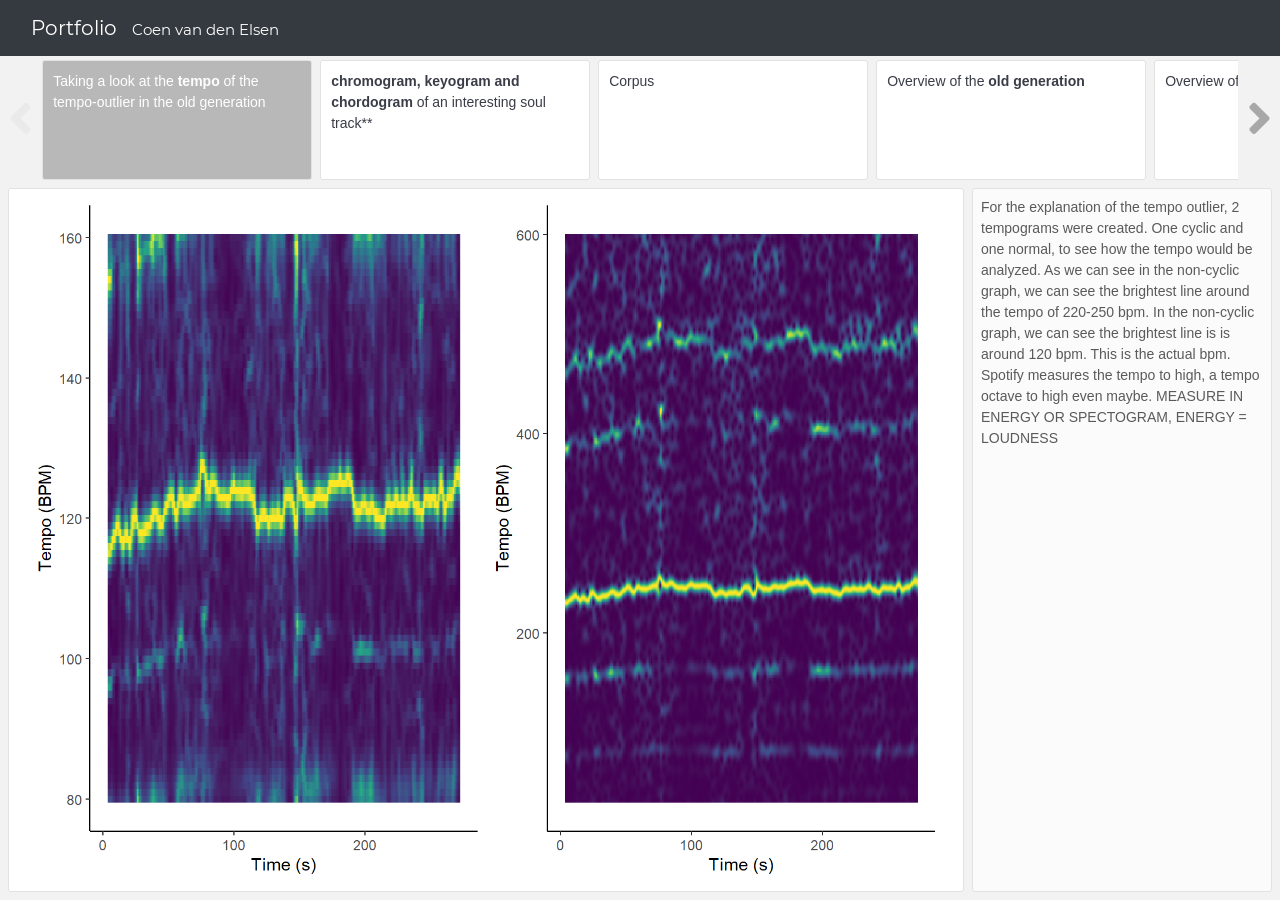
==== index.html @ a05ce209 "allright" ====
<!DOCTYPE html>
<html xmlns="http://www.w3.org/1999/xhtml">
<head>

<meta charset="utf-8">
<meta http-equiv="Content-Type" content="text/html; charset=utf-8" />
<meta name="generator" content="pandoc" />
<meta name="author" content="Coen van den Elsen" />



<title>Portfolio</title>

<meta property="og:title" content="Portfolio" />

<meta name='viewport' content='width=device-width, initial-scale=1.0, maximum-scale=1.0, user-scalable=no' />

<link rel="icon" href="data:image/x-icon;" type="image/x-icon">


<script type="text/javascript">
window.FlexDashboardComponents = [];
</script>

<script src="index_files/header-attrs-2.11/header-attrs.js"></script>
<script src="index_files/jquery-3.6.0/jquery-3.6.0.min.js"></script>
<meta name="viewport" content="width=device-width, initial-scale=1, shrink-to-fit=no" />
<link href="index_files/bootstrap-4.6.0/bootstrap.min.css" rel="stylesheet" />
<script src="index_files/bootstrap-4.6.0/bootstrap.bundle.min.js"></script>
<script src="index_files/bs3compat-0.3.1.9000/transition.js"></script>
<script src="index_files/bs3compat-0.3.1.9000/tabs.js"></script>
<script src="index_files/bs3compat-0.3.1.9000/bs3compat.js"></script>
<link href="index_files/font-awesome-5.1.0/css/all.css" rel="stylesheet" />
<link href="index_files/font-awesome-5.1.0/css/v4-shims.css" rel="stylesheet" />
<script src="index_files/sly-1.6.1/sly.min.js"></script>
<script src="index_files/stickytableheaders-0.1.19/jquery.stickytableheaders.min.js"></script>
<script src="index_files/htmlwidgets-1.5.4/htmlwidgets.js"></script>
<script src="index_files/plotly-binding-4.10.0/plotly.js"></script>
<script src="index_files/typedarray-0.1/typedarray.min.js"></script>
<link href="index_files/crosstalk-1.2.0/css/crosstalk.min.css" rel="stylesheet" />
<script src="index_files/crosstalk-1.2.0/js/crosstalk.min.js"></script>
<link href="index_files/plotly-htmlwidgets-css-2.5.1/plotly-htmlwidgets.css" rel="stylesheet" />
<script src="index_files/plotly-main-2.5.1/plotly-latest.min.js"></script>
<style type="text/css">

/*
 Dashboard CSS from Keen IO Dashboards
 (https://github.com/keen/dashboards)
*/

body {
  background: #f2f2f2;
  padding: 60px 0 0 8px; /* padding-top overridden by theme */
}

body hr {
  border-color: #d7d7d7;
  margin: 10px 0;
}

.navbar-inverse .navbar-nav > li > a,
.navbar .navbar-brand {
  text-decoration: none;
}

.navbar-logo {
  margin-top: 1px;
}

.navbar-logo img {
  margin-right: 12px;
}

.navbar-author {
  margin-left: 10px;
  font-size: 15px;
}

.navbar .dropdown-menu .fa {
  min-width: 20px;
}

.navbar .dropdown-menu {
  min-width: 150px;
  max-height: 500px;
  overflow: auto;
}

.chart-wrapper,
.nav-tabs-custom,
.sbframe-commentary
{
  background: #fff;
  border: 1px solid #e2e2e2;
  border-radius: 3px;
  margin-bottom: 8px;
  margin-right: 8px;
}

.chart-title {
  border-bottom: 1px solid #d7d7d7;
  color: #666;
  font-size: 14px;
  font-weight: 300;
  padding: 7px 10px 4px;
}

.chart-wrapper .chart-title:empty {
  display: none;
}

.chart-wrapper .chart-stage {
  overflow: hidden;
  padding: 5px 10px;
  position: relative;
}

.chart-wrapper .chart-notes {
  background: #fbfbfb;
  border-top: 1px solid #e2e2e2;
  color: #808080;
  font-size: 12px;
  padding: 8px 10px 5px;
}

/*
 CSS for handling flexbox layout
*/

#dashboard-container {
  visibility: hidden;
}

.tab-content>.dashboard-page-wrapper.active {
  display: -webkit-box;
  display: -webkit-flex;
  display: -ms-flexbox;
  display: flex;
}

.dashboard-page-wrapper {
  display: -webkit-box;
  display: -webkit-flex;
  display: -ms-flexbox;
  display: flex;
  -webkit-box-orient: vertical;
  -webkit-box-direction: normal;
  -webkit-flex-direction: column;
      -ms-flex-direction: column;
          flex-direction: column;
}

.dashboard-row-orientation {
  display: -webkit-box;
  display: -webkit-flex;
  display: -ms-flexbox;
  display: flex;
  -webkit-box-orient: vertical;
  -webkit-box-direction: normal;
  -webkit-flex-direction: column;
      -ms-flex-direction: column;
          flex-direction: column;
}

.dashboard-row {
  display: -webkit-box;
  display: -webkit-flex;
  display: -ms-flexbox;
  display: flex;
  -webkit-box-orient: horizontal;
  -webkit-box-direction: normal;
  -webkit-flex-direction: row;
      -ms-flex-direction: row;
          flex-direction: row;
}

.dashboard-row-flex {
  -webkit-box-flex: 1;
  -webkit-flex: 1;
      -ms-flex: 1;
          flex: 1;
}

.dashboard-column-orientation {
  display: -webkit-box;
  display: -webkit-flex;
  display: -ms-flexbox;
  display: flex;
  -webkit-box-orient: horizontal;
  -webkit-box-direction: normal;
  -webkit-flex-direction: row;
      -ms-flex-direction: row;
          flex-direction: row;
}

.dashboard-column {
  -webkit-box-flex: 1;
  -webkit-flex: 1;
      -ms-flex: 1;
          flex: 1;
  display: -webkit-box;
  display: -webkit-flex;
  display: -ms-flexbox;
  display: flex;
  -webkit-box-orient: vertical;
  -webkit-box-direction: normal;
  -webkit-flex-direction: column;
      -ms-flex-direction: column;
          flex-direction: column;
}

.chart-wrapper-flex {
  -webkit-box-flex: 1;
  -webkit-flex: 1;
      -ms-flex: 1;
          flex: 1;
  display: -webkit-box;
  display: -webkit-flex;
  display: -ms-flexbox;
  display: flex;
  -webkit-box-orient: vertical;
  -webkit-box-direction: normal;
  -webkit-flex-direction: column;
      -ms-flex-direction: column;
          flex-direction: column;
}

.chart-stage-flex {
  -webkit-box-flex: 1;
  -webkit-flex: 1;
      -ms-flex: 1;
          flex: 1;
  position: relative;
}

.chart-shim {
  position: absolute;
  left: 8px; top: 8px; right: 8px; bottom: 8px;
}

.no-padding .chart-shim {
  left: 0; top: 0; right: 0; bottom: 0;
}

.flowing-content-shim {
  overflow: auto;
  left: 0; top: 0; right: 0; bottom: 0;
  padding-left: 8px;
  padding-right: 8px;
}

.flowing-content-container {
  padding-top: 8px;
  padding-bottom: 8px;
}

.chart-stage .table-bordered {
  border: none;
}

.chart-stage .table-bordered > tbody > tr > th,
.chart-stage .table-bordered > tfoot > tr > th,
.chart-stage .table-bordered > tbody > tr > td,
.chart-stage .table-bordered > tfoot > tr > td {
  border: none;
}

.chart-stage .table-bordered > tbody > tr > td {
  border-top: 1px solid #dddddd;
}

.chart-stage .table-bordered > thead > tr > th {
  border: none;
  border-bottom: 2px solid #dddddd;
}

.bootstrap-table table>thead {
  background-color: #fff;
}

.bootstrap-table table.data,
.bootstrap-table table.shiny-table {
  width: inherit !important;
}

.bootstrap-table table.data>tbody>tr>th,
.bootstrap-table table.shiny-table>tbody>tr>th {
  border-top: none;
  border-bottom: 2px solid #dddddd;
  padding: 5px;
}

.bootstrap-table .data td[align=right] {
  font-family: inherit;
}

.chart-wrapper form {
  padding-left: 5px;
  padding-right: 5px;
}

.shiny-input-container label {
  font-weight: normal;
}

.chart-stage .html-widget {
  width: 100% !important;
  height: 100% !important;
}

.chart-stage .html-widget-static-bound {
  width: 100% !important;
  height: 100% !important;
}

.chart-stage .shiny-bound-output {
  width: 100% !important;
  height: 100% !important;
}

/* Omit display of empty paragraphs */

.chart-shim>p:empty {
  display: none;
}

.chart-stage>p:empty {
  display: none;
}

/* Omit display of special knitr options div*/

.chart-stage .knitr-options {
  display: none;
}

/* Automatically resizing images */

.image-container {
  position: absolute;
  top: 0;
  left: 0;
  right: 0;
  bottom: 0;
  margin: 0;
}

.image-container img {
  opacity: 0;
  overflow: hidden;
}

/* Value box */

.value-box {
  border-radius: 2px;
  position: relative;
  display: block;
  margin-right: 8px;
  margin-bottom: 8px;
  box-shadow: 0 1px 1px rgba(0, 0, 0, 0.1);
}

.value-box > .inner {
  padding: 10px;
  padding-left: 20px;
  padding-right: 20px;
}

.value-box .value {
  font-size: 38px;
  font-weight: bold;
  margin: 0 0 3px 0;
  white-space: nowrap;
  padding: 0;
}

.value-box .caption {
  font-size: 15px;
}
.value-box .caption > small {
  display: block;
  font-size: 13px;
  margin-top: 5px;
}

.value-box .icon i {
  position: absolute;
  top: 15px;
  right: 15px;
  font-size: 80px;
  color: rgba(0, 0, 0, 0.15);
}

.linked-value:hover {
  cursor: pointer;
}

.value-box.linked-value:hover {
  box-shadow: 0 2px 2px rgba(0, 0, 0, 0.3);
}

/* STORYBOARD */

.storyboard-nav button {
  background: transparent;
  border: 0;
  opacity: .3;
  outline: none;
  padding: 0;
}

.storyboard-nav button:hover,
.storyboard-nav button:hover {
  opacity: .5;
}

.storyboard-nav button:disabled,
.storyboard-nav button:disabled {
  opacity: .1;
}

.storyboard-nav .sbnext,
.storyboard-nav .sbprev {
  float: left;
  width: 2%;
  height: 120px;
  font-size: 50px;
}

.storyboard-nav .sbprev {
  text-align: left;
  width: 2%;
}

.storyboard-nav .sbnext {
  float: right;
  text-align: right;
  margin-right: 8px;
}

.storyboard-nav .sbframelist {
  margin: 0 auto;
  width: 94%;
  height: 120px;
  overflow: hidden;
  text-shadow: none;
  margin-bottom: 8px;
}

.storyboard-nav .sbframelist ul {
  list-style: none;
  margin: 0;
  padding: 0;
  height: 100%;
}

.storyboard-nav .sbframelist ul li {
  float: left;
  width: 270px;
  height: 100%;
  padding: 10px 10px 10px 10px;
  margin-right: 8px;
  background: #fff;
  border: 1px solid #e2e2e2;
  border-radius: 3px;
  color: #3a3c47;
  text-align: left;
  font-size: 14px;
  cursor: pointer;
}

.storyboard-nav .sbframelist ul li:last-child {
  margin-right: 0px;
}

.storyboard-nav .sbframelist ul li.active {
  color: #fff;
  background: #B8B8B8;
}

.sbframe-commentary {
  width: 300px;
  background: #fbfbfb;
  font-size: 14px;
}

.sbframe-commentary ul {
  padding-left: 22px;
}

.sbframe.active {
  display: flex;
}

.sbframe:not(.active) {
  display: none;
}

/* NAV TABS */

.nav-tabs-custom > .nav-tabs {
  margin: 0;
  border-bottom: 1px solid #d7d7d7;
  color: #666;
  font-size: 14px;
  font-weight: 300;
  border-top-right-radius: 3px;
  border-top-left-radius: 3px;
}
.nav-tabs-custom > .nav-tabs > li {
  border-top: 3px solid transparent;
  margin-bottom: -1px;
  margin-right: 5px;
}
.nav-tabs-custom > .nav-tabs > li > a,
.nav-tabs-custom > .nav-tabs > li > a:active {
  color: #666;
  font-weight: 300;
  font-size: 14px;
  border-radius: 0;
  padding: 3px 10px 5px;
  text-transform: none;
}

.nav-tabs-custom > .nav-tabs > li:not(.active) > a {
  border-bottom-color: transparent;
}

.nav-tabs-custom > .nav-tabs > li > a.text-muted {
  color: #999;
}
.nav-tabs-custom > .nav-tabs > li > a,
.nav-tabs-custom > .nav-tabs > li > a:hover {
  background: transparent;
  margin: 0;
}
.nav-tabs-custom > .nav-tabs > li > a:hover {
  color: #999;
}
.nav-tabs-custom > .nav-tabs > li:not(.active) > a:hover,
.nav-tabs-custom > .nav-tabs > li:not(.active) > a:focus,
.nav-tabs-custom > .nav-tabs > li:not(.active) > a:active {
  border-color: transparent;
}
.nav-tabs-custom > .nav-tabs > li.active {
  border-top-color: #3c8dbc;
}
.nav-tabs-custom > .nav-tabs > li.active > a,
.nav-tabs-custom > .nav-tabs > li.active:hover > a {
  background-color: #fff;
  color: #666;
}
.nav-tabs-custom > .nav-tabs > li.active > a {
  border-top-color: transparent;
  border-left-color: #d7d7d7;
  border-right-color: #d7d7d7;
}
.nav-tabs-custom > .nav-tabs > li:first-of-type {
  margin-left: 0;
}
.nav-tabs-custom > .nav-tabs > li:first-of-type.active > a {
  border-left-color: transparent;
}
.nav-tabs-custom > .nav-tabs.pull-right {
  float: none !important;
}
.nav-tabs-custom > .nav-tabs.pull-right > li {
  float: right;
}
.nav-tabs-custom > .nav-tabs.pull-right > li:first-of-type {
  margin-right: 0;
}
.nav-tabs-custom > .nav-tabs.pull-right > li:first-of-type > a {
  border-left-width: 1px;
}
.nav-tabs-custom > .nav-tabs.pull-right > li:first-of-type.active > a {
  border-left-color: #d7d7d7;
  border-right-color: transparent;
}
.nav-tabs-custom > .nav-tabs > li.header {
  line-height: 35px;
  padding: 0 10px;
  font-size: 20px;
  color: #666;
}
.nav-tabs-custom > .nav-tabs > li.header > .fa,
.nav-tabs-custom > .nav-tabs > li.header > .glyphicon,
.nav-tabs-custom > .nav-tabs > li.header > .ion {
  margin-right: 5px;
}
.nav-tabs-custom > .tab-content {
  background: #fff;
  padding: 0;
  border-bottom-right-radius: 3px;
  border-bottom-left-radius: 3px;
  display: -webkit-box;
  display: -webkit-flex;
  display: -ms-flexbox;
  display: flex;
}

.nav-tabs-custom > .tab-content > .chart-wrapper {
  background: #fff;
  border: none;
  margin: 0;
}


.nav-tabs-custom > .tab-content > .active {
  display: -webkit-box;
  display: -webkit-flex;
  display: -ms-flexbox;
  display: flex;
}

.nav-tabs-custom .dropdown.open > a:active,
.nav-tabs-custom .dropdown.open > a:focus {
  background: transparent;
  color: #999;
}


@media (max-width: 767px) {
  .value-box {
    text-align: center;
    margin-right: 8px;
  }
  .value-box .icon {
    display: none;
  }
}

/* Fixed position sidebar */

.section.sidebar {
  position: fixed;
  top: 51px; /* overridden by theme */
  left: 0;
  bottom: 0;
  border-right: 1px solid #e2e2e2;
  background-color: white; /* overridden by theme */
  padding-left: 10px;
  padding-right: 10px;
  visibility: hidden;
  overflow: auto;
}

.section.sidebar form p:first-child {
  margin-top: 10px;
}

/* Embedded source code */

#flexdashboard-source-code {
  display: none;
}

.featherlight-content #flexdashboard-source-code {
  display: inline-block;
}

.featherlight-content {
  width: 80%;
  max-width: 800px;
  padding: 0 !important;
  border-bottom: none !important;
}

.featherlight:last-of-type {
  background: rgba(0, 0, 0, 0.7);
}

.featherlight-inner {
  width: 100%;
}

.featherlight-content pre {
  margin: 0;
  border: 0;
  background: #fff;
  font-size: 12px;
}

.unselectable {
  -ms-user-select: none;
  -webkit-user-select: none;
  -khtml-user-select: none;
  -moz-user-select: -moz-none;
  -o-user-select: none;
  user-select: none;
}

#flexdashboard-source-code code {
  -ms-user-select: text;
  -webkit-user-select: text;
  -khtml-user-select: text;
  -moz-user-select: text;
  -o-user-select: text;
  user-select: text;
}

/* DataTables Tweaks */

.dataTables_filter input[type="search"] {
  -webkit-appearance: searchfield;
  outline: none;
}

.dataTables_wrapper.no-footer
.dataTables_info {
  padding-top: 0;
}


table.dataTable thead th {
  border-bottom: 1px solid #d7d7d7;
}

.dataTables_wrapper.no-footer .dataTables_scrollBody {
  border-bottom: 1px solid #d7d7d7;
}

/* Mobile phone only CSS */

.desktop-layout div.section.mobile {
  display: none;
}

.mobile-layout div.section.no-mobile {
  display: none;
}

.mobile-figure {
  display: none;
}



@media only screen and (min-width: 768px) {
html, body {
  height: 100%;
}

#dashboard-container {
  height: 100%;
}
}
</style>



</head>

<body>

<div class="navbar navbar-inverse navbar-fixed-top" role="navigation">
<div class="container-fluid">
<div class="navbar-header">

<button id="navbar-button" type="button" class="navbar-toggle collapsed" data-toggle="collapse" data-target="#navbar">
<span class="icon-bar"></span>
<span class="icon-bar"></span>
<span class="icon-bar"></span>
</button>

<span class="navbar-logo pull-left">
  
</span>
<span class="navbar-brand">
  Portfolio
  <span class="navbar-author">
    Coen van den Elsen
    </span>
</span>

</div>
<div id="navbar" class="navbar-collapse collapse">
<ul class="nav navbar-nav navbar-left">
</ul>
<ul class="nav navbar-nav navbar-right">
</ul>
</div><!--/.nav-collapse-->
</div><!--/.container-->
</div><!--/.navbar-->

<img class="mobile-figure" data-mobile-figure-id=fig1 src="index_files/figure-html/unnamed-chunk-1-1.mb.png" />
<img class="mobile-figure" data-mobile-figure-id=fig2 src="index_files/figure-html/unnamed-chunk-2-1.mb.png" />
<img class="mobile-figure" data-mobile-figure-id=fig3 src="index_files/figure-html/unnamed-chunk-5-1.mb.png" />
<img class="mobile-figure" data-mobile-figure-id=fig4 src="index_files/figure-html/unnamed-chunk-6-1.mb.png" />
<img class="mobile-figure" data-mobile-figure-id=fig5 src="index_files/figure-html/unnamed-chunk-7-1.mb.png" />
<img class="mobile-figure" data-mobile-figure-id=fig6 src="index_files/figure-html/unnamed-chunk-8-1.mb.png" />
<img class="mobile-figure" data-mobile-figure-id=fig7 src="index_files/figure-html/unnamed-chunk-9-1.mb.png" />
<script type="text/javascript">


var FlexDashboard = (function () {

  // initialize options
  var _options = {};

  var FlexDashboard = function() {

    // default options
    _options = $.extend(_options, {
      theme: "cosmo",
      fillPage: false,
      orientation: 'columns',
      storyboard: false,
      defaultFigWidth: 576,
      defaultFigHeight: 461,
      defaultFigWidthMobile: 360,
      defaultFigHeightMobile: 461,
      isMobile: false,
      isPortrait: false,
      resize_reload: true
    });
  };

  function init(options) {

    // extend default options
    $.extend(true, _options, options);

    // add ids to sections that don't have them (pandoc won't assign ids
    // to e.g. sections with titles consisting of only chinese characters)
    var nextId = 1;
    $('.level1:not([id]),.level2:not([id]),.level3:not([id])').each(function() {
      $(this).attr('id', 'dashboard-' + nextId++);
    });

    // find navbar items
    var navbarItems = $('#flexdashboard-navbar');
    if (navbarItems.length)
      navbarItems = JSON.parse(navbarItems.html());
    addNavbarItems(navbarItems);

    // find the main dashboard container
    var dashboardContainer = $('#dashboard-container');

    // resolve mobile classes
    resolveMobileClasses(dashboardContainer);

    // one time global initialization for components
    componentsInit(dashboardContainer);

    // look for a global sidebar
    var globalSidebar = dashboardContainer.find(".section.level1.sidebar");
    if (globalSidebar.length > 0) {

      // global layout for fullscreen displays
      if (!isMobilePhone()) {

         // hoist it up to the top level
         globalSidebar.insertBefore(dashboardContainer);

         // lay it out (set width/positions)
         layoutSidebar(globalSidebar, dashboardContainer);

      // tuck sidebar into first page for mobile phones
      } else {

        // convert it into a level3 section
        globalSidebar.removeClass('sidebar');
        globalSidebar.removeClass('level1');
        globalSidebar.addClass('level3');
        var h1 = globalSidebar.children('h1');
        var h3 = $('<h3></h3>');
        h3.append(h1.contents());
        h3.insertBefore(h1);
        h1.detach();

        // move it into the first page
        var page = dashboardContainer.find('.section.level1').first();
        if (page.length > 0)
          page.prepend(globalSidebar);
      }
    }

    // look for pages to layout
    var pages = $('div.section.level1');
    if (pages.length > 0) {

        // find the navbar and collapse on clicked
        var navbar = $('#navbar');
        navbar.on("click", "a[data-toggle!=dropdown]", null, function () {
           navbar.collapse('hide');
        });

        // envelop the dashboard container in a tab content div
        dashboardContainer.wrapInner('<div class="tab-content"></div>');

        pages.each(function(index) {

          // lay it out
          layoutDashboardPage($(this));

          // add it to the navbar
          addToNavbar($(this), index === 0);

        });

    } else {

      // remove the navbar and navbar button if we don't
      // have any navbuttons
      if (navbarItems.length === 0) {
        $('#navbar').remove();
        $('#navbar-button').remove();
      }

      // add the storyboard class if requested
      if (_options.storyboard)
        dashboardContainer.addClass('storyboard');

      // layout the entire page
      layoutDashboardPage(dashboardContainer);
    }

    // if we are in shiny we need to trigger a window resize event to
    // force correct layout of shiny-bound-output elements
    if (isShinyDoc())
      $(window).trigger('resize');

    // make main components visible
    $('.section.sidebar').css('visibility', 'visible');
    dashboardContainer.css('visibility', 'visible');

    // handle location hash
    handleLocationHash();

    // intialize prism highlighting
    initPrismHighlighting();

    // record mobile and orientation state then register a handler
    // to refresh if resize_reload is set to true and it changes
    _options.isMobile = isMobilePhone();
    _options.isPortrait = isPortrait();
    if (_options.resize_reload) {
      $(window).on('resize', function() {
        if (_options.isMobile !== isMobilePhone() ||
            _options.isPortrait !== isPortrait()) {
          window.location.reload();
        }
      });
    } else {
      // if in desktop mode and resizing to mobile, make sure the heights are 100%
      // This enforces what `fillpage.css` does for "wider" pages.
      // Since we are not reloading once the page becomes small, we need to force the height to 100%
      // This is a new situation introduced when `_options.resize_reload` is `false`
      if (! _options.isMobile) {
        // only add if `fillpage.css` was added in the first place
        if (_options.fillPage) {
          // fillpage.css
          $("html,body,#dashboard").css("height", "100%");
        }
      }
    }
    // trigger layoutcomplete event
    dashboardContainer.trigger('flexdashboard:layoutcomplete');
  }

  function resolveMobileClasses(dashboardContainer) {
     // add top level layout class
    dashboardContainer.addClass(isMobilePhone() ? 'mobile-layout' :
                                                  'desktop-layout');

    // look for .mobile sections and add .no-mobile to their peers
    var mobileSections = $('.section.mobile');
    mobileSections.each(function() {
       var id = $(this).attr('id');
       var nomobileId = id.replace(/-\d+$/, '');
       $('#' + nomobileId).addClass('no-mobile');
    });
  }

  function addNavbarItems(navbarItems) {

    var navbarLeft = $('ul.navbar-left');
    var navbarRight = $('ul.navbar-right');

    for (var i = 0; i<navbarItems.length; i++) {

      // get the item
      var item = navbarItems[i];

      // determine the container
      var container = null;
      if (item.align === "left")
        container = navbarLeft;
      else
        container = navbarRight;

      // navbar menu if we have multiple items
      if (item.items) {
        var menu = navbarMenu(null, item.icon, item.title, container);
        for (var j = 0; j<item.items.length; j++) {
          var subItem = item.items[j];
          var li = $('<li></li>');
          li.append(navbarLink(subItem.icon, subItem.title, subItem.href, subItem.target));
          menu.append(li);
        }
      } else {
        var li = $('<li></li>');
        li.append(navbarLink(item.icon, item.title, item.href, item.target));
        container.append(li);
      }
    }
  }

  // create or get a reference to an existing dropdown menu
  function navbarMenu(id, icon, title, container) {
    var existingMenu = [];
    if (id)
      existingMenu = container.children('#' + id);
    if (existingMenu.length > 0) {
      return existingMenu.children('ul');
    } else {
      var li = $('<li></li>');
      if (id)
        li.attr('id', id);
      li.addClass('dropdown');
      // auto add "Share" title on mobile if necessary
      if (!title && icon && (icon === "fa-share-alt") && isMobilePhone())
        title = "Share";
      if (title) {
        title = title + ' <span class="caret"></span>';
      }
      var a = navbarLink(icon, title, "#");
      a.addClass('dropdown-toggle');
      a.attr('data-toggle', 'dropdown');
      a.attr('role', 'button');
      a.attr('aria-expanded', 'false');
      li.append(a);
      var ul = $('<ul class="dropdown-menu"></ul>');
      ul.attr('role', 'menu');
      li.append(ul);
      container.append(li);
      return ul;
    }
  }

  function addToNavbar(page, active) {

    // capture the id and data-icon attribute (if any)
    var id = page.attr('id');
    var icon = page.attr('data-icon');
    var navmenu = page.attr('data-navmenu');

    // get hidden state (transfer this to navbar)
    var hidden = page.hasClass('hidden');
    page.removeClass('hidden');

    // sanitize the id for use with bootstrap tabs
    id = id.replace(/[.\/?&!#<>]/g, '').replace(/\s/g, '_');
    page.attr('id', id);

    // get the wrapper
    var wrapper = page.closest('.dashboard-page-wrapper');

    // move the id to the wrapper
    page.removeAttr('id');
    wrapper.attr('id', id);

    // add the tab-pane class to the wrapper
    wrapper.addClass('tab-pane');
    if (active)
      wrapper.addClass('active');

    // get a reference to the h1, discover its inner contens, then detach it
    var h1 = wrapper.find('h1').first();
    var title = h1.contents();
    h1.detach();

    // create a navbar item
    var li = $('<li></li>');
    var a = navbarLink(icon, title, '#' + id);
    a.attr('data-toggle', 'tab');
    li.append(a);

    // add it to the navbar (or navbar menu if specified)
    var container = $('ul.navbar-left');
    if (navmenu) {
      var menuId = navmenu.replace(/\s+/g, '');
      var menu = navbarMenu(menuId, null, navmenu, container);
      menu.append(li);
    } else {
      container.append(li);
    }

    // hide it if requested
    if (hidden)
      li.addClass('hidden');
  }

  function navbarLink(icon, title, href, target) {

    var a = $('<a></a>');
    if (icon) {

      // get the name of the icon set and icon
      var dashPos = icon.indexOf("-");
      var iconSet = null;
      var iconSplit = icon.split(" ");
      if (iconSplit.length > 1) {
        iconSet = iconSplit[0];
        icon = iconSplit.slice(1).join(" ");
      } else {
        iconSet = icon.substring(0, dashPos);
      }
      var iconName = icon.substring(dashPos + 1);

      // create the icon
      var iconElement = $('<span class="' + iconSet + ' ' + icon + '"></span>');
      if (title)
        iconElement.css('margin-right', '7px');
      a.append(iconElement);
      // if href is null see if we can auto-generate based on icon (e.g. social)
      if (!href)
        maybeGenerateLinkFromIcon(iconName, a);
    }
    if (title)
      a.append(title);

    // add the href.
    if (href) {
      if (href === "source_embed") {
        a.attr('href', '#');
        a.attr('data-featherlight', "#flexdashboard-source-code");
        a.featherlight({
            beforeOpen: function(event){
              $('body').addClass('unselectable');
            },
            afterClose: function(event){
              $('body').removeClass('unselectable');
            }
        });
      } else {
        a.attr('href', href);
      }
    }

    // add the arget
    if (target)
      a.attr('target', target);

    return a;
  }

  // auto generate a link from an icon name (e.g. twitter) when possible
  function maybeGenerateLinkFromIcon(iconName, a) {

     var serviceLinks = {
      "twitter": "https://twitter.com/share?text=" + encodeURIComponent(document.title) + "&url="+encodeURIComponent(location.href),
      "facebook": "https://www.facebook.com/sharer/sharer.php?s=100&p[url]="+encodeURIComponent(location.href),
      "google-plus": "https://plus.google.com/share?url="+encodeURIComponent(location.href),
      "linkedin": "https://www.linkedin.com/shareArticle?mini=true&url="+encodeURIComponent(location.href) + "&title=" + encodeURIComponent(document.title),
      "pinterest": "https://pinterest.com/pin/create/link/?url="+encodeURIComponent(location.href) + "&description=" + encodeURIComponent(document.title)
    };

    var makeSocialLink = function(a, href) {
      a.attr('href', '#');
      a.on('click', function(e) {
        e.preventDefault();
        window.open(href);
      });
    };

    $.each(serviceLinks, function(key, value) {
      if (iconName.indexOf(key) !== -1)
        makeSocialLink(a, value);
    });
  }

  // layout a dashboard page
  function layoutDashboardPage(page) {

    // use a page wrapper so that free form content above the
    // dashboard appears at the top rather than the side (as it
    // would without the wrapper in a column orientation)
    var wrapper = $('<div class="dashboard-page-wrapper"></div>');
    page.wrap(wrapper);

    // if there are no level2 or level3 headers synthesize a level3
    // header to contain the (e.g. frame it, scroll container, etc.)
    var headers = page.find('h2,h3');
    if (headers.length === 0)
      page.wrapInner('<div class="section level3"></div>');

    // hoist up any content before level 2 or level 3 headers
    var children = page.children();
    children.each(function(index) {
      if ($(this).hasClass('level2') || $(this).hasClass('level3'))
        return false;
      $(this).insertBefore(page);
    });

    // determine orientation and fillPage behavior for distinct media
    var orientation, fillPage, storyboard;

    // media: mobile phone
    if (isMobilePhone()) {

      // if there is a sidebar we need to ensure it's content
      // is properly framed as an h3
      var sidebar = page.find('.section.sidebar');
      sidebar.removeClass('sidebar');
      sidebar.wrapInner('<div class="section level3"></div>');
      var h2 = sidebar.find('h2');
      var h3 = $('<h3></h3>');
      h3.append(h2.contents());
      h3.insertBefore(h2);
      h2.detach();

      // wipeout h2 elements then enclose them in a single h2
      var level2 = page.find('div.section.level2');
      level2.each(function() {
        level2.children('h2').remove();
        level2.children().unwrap();
      });
      page.wrapInner('<div class="section level2"></div>');

      // substitute mobile images
      if (isPortrait()) {
        var mobileFigures = $('img.mobile-figure');
        mobileFigures.each(function() {
          // get the src (might be base64 encoded)
          var src = $(this).attr('src');

          // find it's peer
          var id = $(this).attr('data-mobile-figure-id');
          var img = $('img[data-figure-id=' + id + "]");
          img.attr('src', src)
             .attr('width', _options.defaultFigWidthMobile)
             .attr('height', _options.defaultFigHeightMobile);
        });
      }

      // hoist storyboard commentary into it's own section
      if (page.hasClass('storyboard')) {
        var commentaryHR = page.find('div.section.level3 hr');
        commentaryHR.each(function() {
          var commentary = $(this).nextAll().detach();
          var commentarySection = $('<div class="section level3"></div>');
          commentarySection.append(commentary);
          commentarySection.insertAfter($(this).closest('div.section.level3'));
          $(this).remove();
        });
      }

      // force a non full screen layout by columns
      orientation = _options.orientation = 'columns';
      fillPage = _options.fillPage = false;
      storyboard = _options.storyboard = false;

    // media: desktop
    } else {

      // determine orientation
      orientation = page.attr('data-orientation');
      if (orientation !== 'rows' && orientation != 'columns')
        orientation = _options.orientation;

      // determine storyboard mode
      storyboard = page.hasClass('storyboard');

      // fillPage based on options (force for storyboard)
      fillPage = _options.fillPage || storyboard;

      // handle sidebar
      var sidebar = page.find('.section.level2.sidebar');
      if (sidebar.length > 0)
        layoutSidebar(sidebar, page);
    }

    // give it and it's parent divs height: 100% if we are in fillPage mode
    if (fillPage) {
      page.addClass('vertical-layout-fill');
      page.css('height', '100%');
      page.parents('div').css('height', '100%');
    } else {
      page.addClass('vertical-layout-scroll');
    }

    // perform the layout
    if (storyboard)
      layoutPageAsStoryboard(page);
    else if (orientation === 'rows')
      layoutPageByRows(page, fillPage);
    else if (orientation === 'columns')
      layoutPageByColumns(page, fillPage);
  }

  function layoutSidebar(sidebar, content) {

    // get it out of the header hierarchy
    sidebar = sidebar.first();
    if (sidebar.hasClass('level1')) {
      sidebar.removeClass('level1');
      sidebar.children('h1').remove();
    } else if (sidebar.hasClass('level2')) {
      sidebar.removeClass('level2');
      sidebar.children('h2').remove();
    }

    // determine width
    var sidebarWidth = isTablet() ? 220 : 250;
    var dataWidth = parseInt(sidebar.attr('data-width'));
    if (dataWidth)
      sidebarWidth = dataWidth;

    // set the width and shift the page right to accomodate the sidebar
    sidebar.css('width', sidebarWidth + 'px');
    content.css('padding-left', sidebarWidth + 'px');

    // wrap it's contents in a form
    sidebar.wrapInner($('<form></form>'));
  }

  function layoutPageAsStoryboard(page) {

    // create storyboard navigation
    var nav = $('<div class="storyboard-nav"></div>');

    // add navigation buttons
    var prev = $('<button class="sbprev"><i class="fa fa-angle-left"></i></button>');
    nav.append(prev);
    var next= $('<button class="sbnext"><i class="fa fa-angle-right"></i></button>');
    nav.append(next);

    // add navigation frame
    var frameList = $('<div class="sbframelist"></div>');
    nav.append(frameList);
    var ul = $('<ul></ul>');
    frameList.append(ul);

     // find all the level3 sections (those are the storyboard frames)
    var frames = page.find('div.section.level3');
    frames.each(function() {

      // mark it
      $(this).addClass('sbframe');

      // divide it into chart content and (optional) commentary
      $(this).addClass('dashboard-column-orientation');

      // stuff the chart into it's own div w/ flex
      $(this).wrapInner('<div class="sbframe-component"></div>');
      setFlex($(this), 1);
      var frame = $(this).children('.sbframe-component');

      // extract the title from the h3
      var li = $('<li></li>');
      var h3 = frame.children('h3');
      li.append(h3.contents());
      h3.detach();
      ul.append(li);

      // extract commentary
      var hr = frame.children('hr');
      if (hr.length) {
        var commentary = hr.nextAll().detach();
        hr.remove();
        var commentaryFrame = $('<div class="sbframe-commentary"></div>');
        commentaryFrame.addClass('flowing-content-shim');
        commentaryFrame.addClass('flowing-content-container');
        commentaryFrame.append(commentary);
        $(this).append(commentaryFrame);

        // look for a data-commentary-width attribute
        var commentaryWidth = $(this).attr('data-commentary-width');
        if (commentaryWidth)
          commentaryFrame.css('width', commentaryWidth + 'px');
      }

      // layout the chart (force flex)
      var result = layoutChart(frame, true);

      // ice the notes if there are none
      if (!result.notes)
        frame.find('.chart-notes').remove();

      // set flex on chart
      setFlex(frame, 1);
    });

    // create a div to hold all the frames
    var frameContent = $('<div class="sbframe-content"></div>');
    frameContent.addClass('dashboard-row-orientation');
    frameContent.append(frames.detach());

    // row orientation to stack nav and frame content
    page.addClass('dashboard-row-orientation');
    page.append(nav);
    page.append(frameContent);
    setFlex(frameContent, 1);

    // initialize sly
    var sly = new Sly(frameList, {
    		horizontal: true,
    		itemNav: 'basic',
    		smart: true,
    		activateOn: 'click',
    		startAt: 0,
    		scrollBy: 1,
    		activatePageOn: 'click',
    		speed: 200,
    		moveBy: 600,
    		dragHandle: true,
    		dynamicHandle: true,
    		clickBar: true,
    		keyboardNavBy: 'items',
    		next: next,
    		prev: prev
    	}).init();

    // make first frame active
    frames.removeClass('active');
    frames.first().addClass('active');

    // subscribe to frame changed events
    sly.on('active', function (eventName, itemIndex) {
      frames.removeClass('active');
      frames.eq(itemIndex).addClass('active')
                          .trigger('shown');
    });
  }

  function layoutPageByRows(page, fillPage) {

    // row orientation
    page.addClass('dashboard-row-orientation');

    // find all the level2 sections (those are the rows)
    var rows = page.find('div.section.level2');

    // if there are no level2 sections then treat the
    // entire page as if it's a level 2 section
    if (rows.length === 0) {
      page.wrapInner('<div class="section level2"></div>');
      rows = page.find('div.section.level2');
    }

    rows.each(function () {

      // flags
      var haveNotes = false;
      var haveFlexHeight = true;

      // remove the h2
      $(this).children('h2').remove();

      // check for a tabset
      var isTabset = $(this).hasClass('tabset');
      if (isTabset)
        layoutTabset($(this));

      // give it row layout semantics if it's not a tabset
      if (!isTabset)
        $(this).addClass('dashboard-row');

      // find all of the level 3 subheads
      var columns = $(this).find('div.section.level3');

      // determine figureSizes sizes
      var figureSizes = chartFigureSizes(columns);

      // fixup the columns
      columns.each(function(index) {

        // layout the chart (force flex if we are in a tabset)
        var result = layoutChart($(this), isTabset);

        // update flexHeight state
        if (!result.flex)
          haveFlexHeight = false;

        // update state
        if (result.notes)
          haveNotes = true;

        // set the column flex based on the figure width
        // (value boxes will just get the default figure width)
        var chartWidth = figureSizes[index].width;
        setFlex($(this), chartWidth + ' ' + chartWidth + ' 0px');

      });

      // remove empty chart note divs
      if (isTabset)
        $(this).find('.chart-notes').filter(function() {
            return $(this).html() === "&nbsp;";
        }).remove();
      if (!haveNotes)
        $(this).find('.chart-notes').remove();

       // make it a flexbox row
      if (haveFlexHeight)
        $(this).addClass('dashboard-row-flex');

      // now we can set the height on all the wrappers (based on maximum
      // figure height + room for title and notes, or data-height on the
      // container if specified). However, don't do this if there is
      // no flex on any of the constituent columns
      var flexHeight = null;
      var dataHeight = parseInt($(this).attr('data-height'));
      if (dataHeight)
        flexHeight = adjustedHeight(dataHeight, columns.first());
      else if (haveFlexHeight)
        flexHeight = maxChartHeight(figureSizes, columns);
      if (flexHeight) {
        if (fillPage)
          setFlex($(this), flexHeight + ' ' + flexHeight + ' 0px');
        else {
          $(this).css('height', flexHeight + 'px');
          setFlex($(this), '0 0 ' + flexHeight + 'px');
        }
      }

    });
  }

  function layoutPageByColumns(page, fillPage) {

    // column orientation
    page.addClass('dashboard-column-orientation');

    // find all the level2 sections (those are the columns)
    var columns = page.find('div.section.level2');

    // if there are no level2 sections then treat the
    // entire page as if it's a level 2 section
    if (columns.length === 0) {
      page.wrapInner('<div class="section level2"></div>');
      columns = page.find('div.section.level2');
    }

    // layout each column
    columns.each(function (index) {

      // remove the h2
      $(this).children('h2').remove();

      // make it a flexbox column
      $(this).addClass('dashboard-column');

      // check for a tabset
      var isTabset = $(this).hasClass('tabset');
      if (isTabset)
        layoutTabset($(this));

      // find all the h3 elements
      var rows = $(this).find('div.section.level3');

      // get the figure sizes for the rows
      var figureSizes = chartFigureSizes(rows);

      // column flex is the max row width (or data-width if specified)
      var flexWidth;
      var dataWidth = parseInt($(this).attr('data-width'));
      if (dataWidth)
        flexWidth = dataWidth;
      else
        flexWidth = maxChartWidth(figureSizes);
      setFlex($(this), flexWidth + ' ' + flexWidth + ' 0px');

      // layout each chart
      rows.each(function(index) {

        // perform the layout
        var result = layoutChart($(this), false);

        // ice the notes if there are none
        if (!result.notes)
          $(this).find('.chart-notes').remove();

        // set flex height based on figHeight, then adjust
        if (result.flex) {
          var chartHeight = figureSizes[index].height;
          chartHeight = adjustedHeight(chartHeight, $(this));
          if (fillPage)
            setFlex($(this), chartHeight + ' ' + chartHeight + ' 0px');
          else {
            $(this).css('height', chartHeight + 'px');
            setFlex($(this), chartHeight + ' ' + chartHeight + ' ' + chartHeight + 'px');
          }
        }
      });
    });
  }

  function chartFigureSizes(charts) {

    // sizes
    var figureSizes = new Array(charts.length);

    // check each chart
    charts.each(function(index) {

      // start with default
      figureSizes[index] = {
        width: _options.defaultFigWidth,
        height: _options.defaultFigHeight
      };

      // look for data-height or data-width then knit options
      var dataWidth = parseInt($(this).attr('data-width'));
      var dataHeight = parseInt($(this).attr('data-height'));
      var knitrOptions = $(this).find('.knitr-options:first');
      var knitrWidth, knitrHeight;
      if (knitrOptions) {
        knitrWidth = parseInt(knitrOptions.attr('data-fig-width'));
        knitrHeight =  parseInt(knitrOptions.attr('data-fig-height'));
      }

      // width
      if (dataWidth)
        figureSizes[index].width = dataWidth;
      else if (knitrWidth)
        figureSizes[index].width = knitrWidth;

      // height
      if (dataHeight)
        figureSizes[index].height = dataHeight;
      else if (knitrHeight)
        figureSizes[index].height = knitrHeight;
    });

    // return sizes
    return figureSizes;
  }

  function maxChartHeight(figureSizes, charts) {

    // first compute the maximum height
    var maxHeight = _options.defaultFigHeight;
    for (var i = 0; i<figureSizes.length; i++)
      if (figureSizes[i].height > maxHeight)
        maxHeight = figureSizes[i].height;

    // now add offests for chart title and chart notes
    if (charts.length)
      maxHeight = adjustedHeight(maxHeight, charts.first());

    return maxHeight;
  }

  function adjustedHeight(height, chart) {
    if (chart.length > 0) {
      var chartTitle = chart.find('.chart-title');
      if (chartTitle.length)
        height += chartTitle.first().outerHeight();
      var chartNotes = chart.find('.chart-notes');
      if (chartNotes.length)
        height += chartNotes.first().outerHeight();
    }
    return height;
  }

  function maxChartWidth(figureSizes) {
    var maxWidth = _options.defaultFigWidth;
    for (var i = 0; i<figureSizes.length; i++)
      if (figureSizes[i].width > maxWidth)
        maxWidth = figureSizes[i].width;
    return maxWidth;
  }

  // layout a chart
  function layoutChart(chart, forceFlex) {

    // state to return
    var result = {
      notes: false,
      flex: false
    };

    // extract the title
    var title = extractTitle(chart);

    // find components that apply to this container
    var components = componentsFind(chart);

    // if it's a custom component then call it and return
    var customComponents = componentsCustom(components);
    if (customComponents.length) {
      componentsLayout(customComponents, title, chart);
      result.notes = false;
      result.flex = forceFlex || componentsFlex(customComponents);
      return result;
    }

    // put all the content in a chart wrapper div
    chart.addClass('chart-wrapper');
    chart.wrapInner('<div class="chart-stage"></div>');
    var chartContent = chart.children('.chart-stage');

    // flex the content if appropriate
    result.flex = forceFlex || componentsFlex(components);
    if (result.flex) {
      // add flex classes
      chart.addClass('chart-wrapper-flex');
      chartContent.addClass('chart-stage-flex');

      // additional shim to break out of flexbox sizing
      chartContent.wrapInner('<div class="chart-shim"></div>');
      chartContent = chartContent.children('.chart-shim');
    }

    // set custom data-padding attribute
    var pad = chart.attr('data-padding');
    if (pad) {
      if (pad === "0")
        chart.addClass('no-padding');
      else {
        pad = pad + 'px';
        chartContent.css('left', pad)
                    .css('top', pad)
                    .css('right', pad)
                    .css('bottom', pad)
      }
    }

    // call compoents
    componentsLayout(components, title, chartContent);

    // also activate components on shiny output
    findShinyOutput(chartContent).on('shiny:value',
      function(event) {
        var element = $(event.target);
        setTimeout(function() {

          // see if we opted out of flex based on our output (for shiny
          // we can't tell what type of output we have until after the
          // value is bound)
          var components = componentsFind(element);
          var flex = forceFlex || componentsFlex(components);
          if (!flex) {
            chart.css('height', "");
            setFlex(chart, "");
            chart.removeClass('chart-wrapper-flex');
            chartContent.removeClass('chart-stage-flex');
            chartContent.children().unwrap();
          }

          // perform layout
          componentsLayout(components, title, element.parent());
        }, 10);
      });

    // add the title
    var chartTitle = $('<div class="chart-title"></div>');
    chartTitle.append(title);
    chart.prepend(chartTitle);

    // add the notes section
    var chartNotes = $('<div class="chart-notes"></div>');
    chartNotes.html('&nbsp;');
    chart.append(chartNotes);

    // attempt to extract notes if we have a component
    if (components.length)
      result.notes = extractChartNotes(chartContent, chartNotes);

    // return result
    return result;
  }

  // build a tabset from a section div with the .tabset class
  function layoutTabset(tabset) {

    // check for fade option
    var fade = tabset.hasClass("tabset-fade");
    var navClass = "nav-tabs";

    // determine the heading level of the tabset and tabs
    var match = tabset.attr('class').match(/level(\d) /);
    if (match === null)
      return;
    var tabsetLevel = Number(match[1]);
    var tabLevel = tabsetLevel + 1;

    // find all subheadings immediately below
    var tabs = tabset.find("div.section.level" + tabLevel);
    if (!tabs.length)
      return;

    // create tablist and tab-content elements
    var tabList = $('<ul class="nav ' + navClass + '" role="tablist"></ul>');
    $(tabs[0]).before(tabList);
    var tabContent = $('<div class="tab-content"></div>');
    $(tabs[0]).before(tabContent);

    // build the tabset
    tabs.each(function(i) {

      // get the tab div
      var tab = $(tabs[i]);

      // get the id then sanitize it for use with bootstrap tabs
      var id = tab.attr('id');

      // sanitize the id for use with bootstrap tabs
      id = id.replace(/[.\/?&!#<>]/g, '').replace(/\s/g, '_');
      tab.attr('id', id);

      // get the heading element within it and grab it's text
      var heading = tab.find('h' + tabLevel + ':first');
      var headingDom = heading.contents();

      // build and append the tab list item
      var a = $('<a role="tab" data-toggle="tab"></a>');
      a.append(headingDom);
      a.attr('href', '#' + id);
      a.attr('aria-controls', id);
      var li = $('<li role="presentation"></li>');
      li.append(a);
      if (i === 0)
        li.attr('class', 'active');
      tabList.append(li);

      // set it's attributes
      tab.attr('role', 'tabpanel');
      tab.addClass('tab-pane');
      tab.addClass('tabbed-pane');
      tab.addClass('no-title');
      if (fade)
        tab.addClass('fade');
      if (i === 0) {
        tab.addClass('active');
        if (fade)
          tab.addClass('in');
      }

      // move it into the tab content div
      tab.detach().appendTo(tabContent);
    });

    // add nav-tabs-custom
    tabset.addClass('nav-tabs-custom');

    // internal layout is dashboard-column with tab-content flexing
    tabset.addClass('dashboard-column');
    setFlex(tabContent, 1);
  }

  // one time global initialization for components
  function componentsInit(dashboardContainer) {
    for (var i=0; i<window.FlexDashboardComponents.length; i++) {
      var component = window.FlexDashboardComponents[i];
      if (component.init)
        component.init(dashboardContainer);
    }
  }

  // find components that apply within a container
  function componentsFind(container) {

    // look for components
    var components = [];
    for (var i=0; i<window.FlexDashboardComponents.length; i++) {
      var component = window.FlexDashboardComponents[i];
      if (component.find(container).length)
        components.push(component);
    }

    // if there were none then use a special flowing content component
    // that just adds a scrollbar in fillPage mode
    if (components.length == 0) {
      components.push({
        find: function(container) {
          return container;
        },

        flex: function(fillPage) {
          return fillPage;
        },

        layout: function(title, container, element, fillPage) {
          if (fillPage) {
            container.addClass('flowing-content-shim');
            container.addClass('flowing-content-container');
          }
        }
      });
    }

    return components;
  }

  // if there is a custom component then pick it out
  function componentsCustom(components) {
    var customComponent = [];
    for (var i=0; i<components.length; i++)
      if (components[i].type === "custom") {
        customComponent.push(components[i]);
        break;
      }
    return customComponent;
  }

  // query all components for flex
  function componentsFlex(components) {

    // no components at all means no flex
    if (components.length === 0)
      return false;

    // otherwise query components (assume true unless we see false)
    var isMobile = isMobilePhone();
    for (var i=0; i<components.length; i++)
      if (components[i].flex && !components[i].flex(_options.fillPage))
        return false;
    return true;
  }

  // layout all components
  function componentsLayout(components, title, container) {
    var isMobile = isMobilePhone();
    for (var i=0; i<components.length; i++) {
      var element = components[i].find(container);
      if (components[i].layout) {
        // call layout (don't call other components if it returns false)
        var result = components[i].layout(title, container, element, _options.fillPage);
        if (result === false)
          return;
      }
    }
  }

  // get a reference to the h3, discover it's inner html, and remove it
  function extractTitle(container) {
    var h3 = container.children('h3').first();
    var title = '';
    if (!container.hasClass('no-title'))
      title = h3.contents();
    h3.detach();
    return title;
  }

  // extract chart notes
  function extractChartNotes(chartContent, chartNotes) {
    // look for a terminating blockquote or image caption
    var blockquote = chartContent.children('blockquote:last-child');
    var caption = chartContent.children('div.image-container')
                              .children('p.caption');
    if (blockquote.length) {
      chartNotes.empty().append(blockquote.children('p:first-child').contents());
      blockquote.remove();
      return true;
    } else if (caption.length) {
      chartNotes.empty().append(caption.contents());
      caption.remove();
      return true;
    } else {
      return false;
    }
  }

  function findShinyOutput(chartContent) {
    return chartContent.find('.shiny-text-output, .shiny-html-output');
  }

  // safely detect rendering on a mobile phone
  function isMobilePhone() {
    try
    {
      return ! window.matchMedia("only screen and (min-width: 768px)").matches;
    }
    catch(e) {
      return false;
    }
  }

  function isFillPage() {
    return _options.fillPage;
  }

  // detect portrait mode
  function isPortrait() {
    return ($(window).width() < $(window).height());
  }

  // safely detect rendering on a tablet
  function isTablet() {
    try
    {
      return window.matchMedia("only screen and (min-width: 769px) and (max-width: 992px)").matches;
    }
    catch(e) {
      return false;
    }
  }

  // test whether this is a shiny doc
  function isShinyDoc() {
    return (typeof(window.Shiny) !== "undefined" && !!window.Shiny.outputBindings);
  }

  // set flex using vendor specific prefixes
  function setFlex(el, flex) {
    el.css('-webkit-box-flex', flex)
      .css('-webkit-flex', flex)
      .css('-ms-flex', flex)
      .css('flex', flex);
  }

  // support bookmarking of pages
  function handleLocationHash() {

    // restore tab/page from bookmark
    var hash = window.decodeURIComponent(window.location.hash);
    if (hash.length > 0)
      $('ul.nav a[href="' + hash + '"]').tab('show');
    FlexDashboardUtils.manageActiveNavbarMenu();

    // navigate to a tab when the history changes
    window.addEventListener("popstate", function(e) {
      var hash = window.decodeURIComponent(window.location.hash);
      var activeTab = $('ul.nav a[href="' + hash + '"]');
      if (activeTab.length) {
        activeTab.tab('show');
      } else {
        $('ul.nav a:first').tab('show');
      }
      FlexDashboardUtils.manageActiveNavbarMenu();
    });

    // add a hash to the URL when the user clicks on a tab/page
    $('.navbar-nav a[data-toggle="tab"]').on('click', function(e) {
      var baseUrl = FlexDashboardUtils.urlWithoutHash(window.location.href);
      var hash = FlexDashboardUtils.urlHash($(this).attr('href'));
      var href = baseUrl + hash;
      FlexDashboardUtils.setLocation(href);
    });

    // handle clicks of other links that should activate pages
    var navPages = $('ul.navbar-nav li a[data-toggle=tab]');
    navPages.each(function() {
      var href =  $(this).attr('href');
      var links = $('a[href="' + href + '"][data-toggle!=tab]');
      links.each(function() {
        $(this).on('click', function(e) {
          window.FlexDashboardUtils.showPage(href);
        });
      });
    });
  }

  // tweak Prism highlighting
  function initPrismHighlighting() {

    if (window.Prism) {
      Prism.languages.insertBefore('r', 'comment', {
        'heading': [
          {
            // title 1
        	  // =======

        	  // title 2
        	  // -------
        	  pattern: /\w+.*(?:\r?\n|\r)(?:====+|----+)/,
            alias: 'operator'
          },
          {
            // ### title 3
            pattern: /(^\s*)###[^#].+/m,
            lookbehind: true,
            alias: 'operator'
          }
        ]
      });

      // prism highlight
      Prism.highlightAll();
    }
  }


  // get theme color
  var themeColors = {
    bootstrap: {
      primary: "rgba(51, 122, 183, 0.4)",
      info: "rgb(217, 237, 247)",
      success: "rgb(223, 240, 216)",
      warning: "rgb(252, 248, 227)",
      danger: "rgb(242, 222, 222)"
    },
    cerulean: {
      primary: "rgb(47, 164, 231)",
      info: "rgb(217, 237, 247)",
      success: "rgb(223, 240, 216)",
      warning: "rgb(252, 248, 227)",
      danger: "rgb(242, 222, 222)"
    },
    journal: {
      primary: "rgba(235, 104, 100, 0.70)",
      info: "rgb(217, 237, 247)",
      success: "rgb(223, 240, 216)",
      warning: "rgb(252, 248, 227)",
      danger: "rgb(242, 222, 222)"
    },
    flatly: {
      primary: "rgba(44, 62, 80, 0.70)",
      info: "rgba(52, 152, 219, 0.70)",
      success: "rgba(24, 188, 156, 0.70)",
      warning: "rgba(243, 156, 18, 0.70)",
      danger: "rgba(231, 76, 60, 0.70)"
    },
    readable: {
      primary: "rgba(69, 130, 236, 0.4)",
      info: "rgb(217, 237, 247)",
      success: "rgb(223, 240, 216)",
      warning: "rgb(252, 248, 227)",
      danger: "rgb(242, 222, 222)"
    },
    spacelab: {
      primary: "rgba(68, 110, 155, 0.25)",
      info: "rgb(217, 237, 247)",
      success: "rgb(223, 240, 216)",
      warning: "rgb(252, 248, 227)",
      danger: "rgb(242, 222, 222)"
    },
    united: {
      primary: "rgba(221, 72, 20, 0.30)",
      info: "rgb(217, 237, 247)",
      success: "rgb(223, 240, 216)",
      warning: "rgb(252, 248, 227)",
      danger: "rgb(242, 222, 222)"
    },
    cosmo: {
      primary: "rgba(39, 128, 227, 0.7)",
      info: "rgba(153, 84, 187, 0.7)",
      success: "rgba(63, 182, 24, 0.7)",
      warning: "rgba(255, 117, 24, 0.7)",
      danger: "rgba(255, 0, 57, 0.7)"
    },
    lumen: {
      primary: "rgba(21, 140, 186, 0.70)",
      info: "rgba(117, 202, 235, 0.90)",
      success: "rgba(40, 182, 44, 0.70)",
      warning: "rgba(255, 133, 27, 0.70)",
      danger: "rgba(255, 65, 54, 0.70)"
    },
    paper: {
      primary: "rgba(33, 150, 243, 0.35)",
      info: "rgb(225, 190, 231)",
      success: "rgb(223, 240, 216)",
      warning: "rgb(255, 224, 178)",
      danger: "rgb(249, 189, 187)"
    },
    sandstone: {
      primary: "rgba(50, 93, 136, 0.3)",
      info: "rgb(217, 237, 247)",
      success: "rgb(223, 240, 216)",
      warning: "rgb(252, 248, 227)",
      danger: "rgb(242, 222, 222)"
    },
    simplex: {
      primary: "rgba(217, 35, 15, 0.25)",
      info: "rgb(217, 237, 247)",
      success: "rgb(223, 240, 216)",
      warning: "rgb(252, 248, 227)",
      danger: "rgb(242, 222, 222)"
    },
    yeti: {
      primary: "rgba(0, 140, 186, 0.298039)",
      info: "rgb(217, 237, 247)",
      success: "rgb(223, 240, 216)",
      warning: "rgb(252, 248, 227)",
      danger: "rgb(242, 222, 222)"
    }
  }
  function themeColor(color) {
    return themeColors[_options.theme][color];
  }

  FlexDashboard.prototype = {
    constructor: FlexDashboard,
    init: init,
    isMobilePhone: isMobilePhone,
    isFillPage: isFillPage,
    themeColor: themeColor
  };

  return FlexDashboard;

})();

// utils
window.FlexDashboardUtils = {
  resizableImage: function(img) {
    var src = img.attr('src');
    var url = 'url("' + src + '")';
    img.parent().css('background', url)
                .css('background-size', 'contain')
                .css('background-repeat', 'no-repeat')
                .css('background-position', 'center')
                .addClass('image-container');
  },
  setLocation: function(href) {
    if (history && history.pushState) {
      history.pushState(null, null, href);
    } else {
      window.location.replace(href);
    }
    setTimeout(function() {
        window.scrollTo(0, 0);
    }, 10);
    this.manageActiveNavbarMenu();
  },
  showPage: function(href) {
    $('ul.navbar-nav li a[href="' + href + '"]').tab('show');
    var baseUrl = this.urlWithoutHash(window.location.href);
    var loc = baseUrl + href;
    this.setLocation(loc);
  },
  showLinkedValue: function(href) {
    // check for a page link
    if ($('ul.navbar-nav li a[data-toggle=tab][href="' + href + '"]').length > 0)
      this.showPage(href);
    else
      window.open(href);
  },
  urlWithoutHash: function(url) {
    var hashLoc = url.indexOf('#');
    if (hashLoc != -1)
      return url.substring(0, hashLoc);
    else
      return url;
  },
  urlHash: function(url) {
    var hashLoc = url.indexOf('#');
    if (hashLoc != -1)
      return url.substring(hashLoc);
    else
      return "";
  },
  manageActiveNavbarMenu: function () {
    // remove active from anyone currently active
    $('.navbar ul.nav').find('li').removeClass('active');
    // find the active tab
    var activeTab = $('.dashboard-page-wrapper.tab-pane.active');
    if (activeTab.length > 0) {
      var tabId = activeTab.attr('id');
      if (tabId)
        $(".navbar ul.nav a[href='#" + tabId + "']").parents('li').addClass('active');
    }
  }
};

window.FlexDashboard = new FlexDashboard();

// empty content
window.FlexDashboardComponents.push({
  find: function(container) {
    if (container.find('p').length == 0)
      return container;
    else
      return $();
  }
})

// plot image
window.FlexDashboardComponents.push({

  find: function(container) {
    return container.children('p')
                    .children('img:only-child');
  },

  layout: function(title, container, element, fillPage) {
    FlexDashboardUtils.resizableImage(element);
  }
});

// plot image (figure style)
window.FlexDashboardComponents.push({

  find: function(container) {
    return container.children('div.figure').children('img');
  },

  layout: function(title, container, element, fillPage) {
    FlexDashboardUtils.resizableImage(element);
  }
});

// htmlwidget
window.FlexDashboardComponents.push({

  init: function(dashboardContainer) {
    // trigger "shown" after initial layout to force static htmlwidgets
    // in runtime: shiny to be resized after the dom has been transformed
    dashboardContainer.on('flexdashboard:layoutcomplete', function(event) {
      setTimeout(function() {
        dashboardContainer.trigger('shown');
      }, 200);
    });
  },

  find: function(container) {
    return container.children('div[id^="htmlwidget-"],div.html-widget');
  }
});

// gauge
window.FlexDashboardComponents.push({

  find: function(container) {
    return container.children('div.html-widget.gauge');
  },

  flex: function(fillPage) {
    return false;
  },

  layout: function(title, container, element, fillPage) {


  }

});

// shiny output
window.FlexDashboardComponents.push({
  find: function(container) {
    return container.children('div[class^="shiny-"]');
  }
});

// datatables
window.FlexDashboardComponents.push({
  find: function(container) {
    return container.find('.datatables');
  },
  flex: function(fillPage) {
    return fillPage;
  }
});

// bootstrap table
window.FlexDashboardComponents.push({

  find: function(container) {
    var bsTable = container.find('table.table');
    if (bsTable.length !== 0)
      return bsTable;
    else
      return container.find('tr.header').parent('thead').parent('table');
  },

  flex: function(fillPage) {
    return fillPage;
  },

  layout: function(title, container, element, fillPage) {

    // alias variables
    var bsTable = element;

    // fixup xtable generated tables with a proper thead
    var headerRow = bsTable.find('tbody > tr:first-child > th').parent();
    if (headerRow.length > 0) {
      var thead = $('<thead></thead>');
      bsTable.prepend(thead);
      headerRow.detach().appendTo(thead);
    }

    // improve appearance
    container.addClass('bootstrap-table');

    // for fill page provide scrolling w/ sticky headers
    if (fillPage) {
      // force scrollbar on overflow
      container.addClass('flowing-content-shim');

      // stable table headers when scrolling
      bsTable.stickyTableHeaders({
        scrollableArea: container
      });
    }
  }
});

// embedded shiny app
window.FlexDashboardComponents.push({

  find: function(container) {
    return container.find('iframe.shiny-frame');
  },

  flex: function(fillPage) {
    return fillPage;
  },

  layout: function(title, container, element, fillPage) {
    if (fillPage) {
      element.attr('height', '100%');
    } else {
      // provide default height if necessary
      var height = element.get(0).style.height;
      if (!height)
        height = element.attr('height');
      if (!height)
        element.attr('height', 500);
    }
  }
});

// shiny fillRow or fillCol
window.FlexDashboardComponents.push({

  find: function(container) {
    return container.find('.flexfill-container');
  },

  flex: function(fillPage) {
    return fillPage;
  },

  layout: function(title, container, element, fillPage) {
    if (fillPage)
      element.css('height', '100%');
    else {
      // provide default height if necessary
      var height = element.get(0).style.height;
      if (height === "100%" || height === "auto" || height === "initial" ||
          height === "inherit" || !height) {
        element.css('height', 500);
      }
    }
  }
});

// valueBox
window.FlexDashboardComponents.push({

  type: "custom",

  find: function(container) {
    if (container.find('span.value-output, .shiny-valuebox-output').length)
      return container;
    else
      return $();
  },

  flex: function(fillPage) {
    return false;
  },

  layout: function(title, container, element, fillPage) {

    // alias variables
    var chartTitle = title;
    var valueBox = element;

    // add value-box class to container
    container.addClass('value-box');

    // value paragraph
    var value = $('<p class="value"></p>');

    // if we have shiny-text-output then just move it in
    var valueOutputSpan = [];
    var shinyOutput = valueBox.find('.shiny-valuebox-output').detach();
    if (shinyOutput.length) {
      valueBox.children().remove();
      shinyOutput.html("&mdash;");
      value.append(shinyOutput);
    } else {
      // extract the value (remove leading vector index)
      var chartValue = valueBox.text().trim();
      chartValue = chartValue.replace("[1] ", "");
      valueOutputSpan = valueBox.find('span.value-output').detach();
      valueBox.children().remove();
      value.text(chartValue);
    }

    // caption
    var caption = $('<p class="caption"></p>');
    caption.append(chartTitle);

    // build inner div for value box and add it
    var inner = $('<div class="inner"></div>');
    inner.append(value);
    inner.append(caption);
    valueBox.append(inner);

    // add icon if specified
    var icon = $('<div class="icon"><i></i></div>');
    valueBox.append(icon);
    function setIcon(chartIcon) {
      var iconLib = "";
      var iconSplit = chartIcon.split(" ");
      if (iconSplit.length > 1) {
        iconLib = iconSplit[0];
        chartIcon = iconSplit.slice(1).join(" ");
      } else {
        var components = chartIcon.split("-");
        if (components.length > 1)
          iconLib = components[0];
      }
      icon.children('i').attr('class', iconLib + ' ' + chartIcon);
    }
    var chartIcon = valueBox.attr('data-icon');
    if (chartIcon)
      setIcon(chartIcon);

    // set color based on data-background if necessary
    var dataBackground = valueBox.attr('data-background');
    if (dataBackground)
      valueBox.css('background-color', bgColor);
    else {
      // default to bg-primary if no other background is specified
      if (!valueBox.hasClass('bg-primary') &&
          !valueBox.hasClass('bg-info') &&
          !valueBox.hasClass('bg-warning') &&
          !valueBox.hasClass('bg-success') &&
          !valueBox.hasClass('bg-danger')) {
        valueBox.addClass('bg-primary');
      }
    }

    // handle data attributes in valueOutputSpan
    function handleValueOutput(valueOutput) {

      // caption
      var dataCaption = valueOutput.attr('data-caption');
      if (dataCaption)
        caption.html(dataCaption);

      // icon
      var dataIcon = valueOutput.attr('data-icon');
      if (dataIcon)
        setIcon(dataIcon);

      // color
      var dataColor = valueOutput.attr('data-color');
      if (dataColor) {
        if (dataColor.indexOf('bg-') === 0) {
          valueBox.css('background-color', '');
          if (!valueBox.hasClass(dataColor)) {
             valueBox.removeClass('bg-primary bg-info bg-warning bg-danger bg-success');
             valueBox.addClass(dataColor);
          }
        } else {
          valueBox.removeClass('bg-primary bg-info bg-warning bg-danger bg-success');
          valueBox.css('background-color', dataColor);
        }
      }

      // url
      var dataHref = valueOutput.attr('data-href');
      if (dataHref) {
        valueBox.addClass('linked-value');
        valueBox.off('click.value-box');
        valueBox.on('click.value-box', function(e) {
          window.FlexDashboardUtils.showLinkedValue(dataHref);
        });
      }
    }

    // check for a valueOutputSpan
    if (valueOutputSpan.length > 0) {
      handleValueOutput(valueOutputSpan);
    }

    // if we have a shinyOutput then bind a listener to handle
    // new valueOutputSpan values
    shinyOutput.on('shiny:value',
      function(event) {
        var element = $(event.target);
        setTimeout(function() {
          var valueOutputSpan = element.find('span.value-output');
          if (valueOutputSpan.length > 0)
            handleValueOutput(valueOutputSpan);
        }, 10);
      }
    );
  }
});
</script>

<div id="dashboard-container">

<div class="knitr-options" data-fig-width="576" data-fig-height="460">

</div>
<div class="knitr-options" data-fig-width="576" data-fig-height="460">

</div>
<div class="knitr-options" data-fig-width="576" data-fig-height="460">

</div>
<div id="taking-a-look-at-the-tempo-of-the-tempo-outlier-in-the-old-generation" class="section level3">
<h3>Taking a look at the <strong>tempo</strong> of the tempo-outlier in the old generation</h3>
<div class="knitr-options" data-fig-width="768" data-fig-height="576">

</div>
<p><img src="index_files/figure-html/unnamed-chunk-1-1.png" width="768" data-figure-id=fig1 style="display: block; margin: auto;" /></p>
<hr />
<p>For the explanation of the tempo outlier, 2 tempograms were created. One cyclic and one normal, to see how the tempo would be analyzed. As we can see in the non-cyclic graph, we can see the brightest line around the tempo of 220-250 bpm. In the non-cyclic graph, we can see the brightest line is is around 120 bpm. This is the actual bpm. Spotify measures the tempo to high, a tempo octave to high even maybe. MEASURE IN ENERGY OR SPECTOGRAM, ENERGY = LOUDNESS</p>
</div>
<div id="chromogram-keyogram-and-chordogram-of-an-interesting-soul-track" class="section level3">
<h3><strong>chromogram, keyogram and chordogram</strong> of an interesting soul track**</h3>
<div class="knitr-options" data-fig-width="768" data-fig-height="576">

</div>
<p><img src="index_files/figure-html/unnamed-chunk-2-1.png" width="768" data-figure-id=fig2 style="display: block; margin: auto;" /></p>
<hr />
<p>I decided to visualize the song <em>“Sunny”</em> by <em>Marvin gaye</em> (the original is from Bobby Hebbs). I really wanted to visualize this song, because it is a great song in itself <strong>transposes</strong> a few times. As seen in the chromogram, the song starts in <em>Fmin</em> transposes to <em>F#min</em>, <em>Gmin</em> and ends in <em>G#min</em>. We can see this in our keyogram and chordogram visualized as well. I think this song is very interesting to see in the visualization, as you can “see the transposing happen”.</p>
<iframe style="border-radius:12px" src="https://open.spotify.com/embed/track/6IFSPx3lqkw0ri4OJkTkLl?utm_source=generator&amp;theme=0" width="100%" height="80" frameBorder="0" allowfullscreen allow="autoplay; clipboard-write; encrypted-media; fullscreen; picture-in-picture">
</iframe>
<iframe style="border-radius:12px" src="https://open.spotify.com/embed/track/4vju55Ag7apDL2CfotuE7Q?utm_source=generator" width="100%" height="80" frameBorder="0" allowfullscreen allow="autoplay; clipboard-write; encrypted-media; fullscreen; picture-in-picture">
</iframe>
<hr />
<p>As we can see, most timbre coefficients do not differ a lot between the generations, exept 2 and 4. This could mean that the feel of the tracks do not have changed a lot. This could be explained by presenting the same genre.</p>
</div>
<div id="corpus" class="section level3">
<h3>Corpus</h3>
<p><strong>Research Question</strong></p>
<p><em>How has the soul changed over time? WHY</em></p>
<p><strong>Motivation</strong></p>
<p>I want to research soul music. I am a musician myself and make soul/jazz/funk/RnB, I am curious how the music I listen and make everyday came to be and differce from earlier Thats why I decided to see how big soul artists through the years compare to eachother. To decide what artists I should include, I made a mix of artists that inspire me, artists that have ment a lot for the genre in the perspective of my guitar teacher (who finished his jazz conservatory master) and artists that made the top according to websites (Sources). These are the artists per generation:</p>
<ul>
<li><p><strong>Old Generation</strong>: Erykah Badu, Steve Wonder, Bill Withers, Marvin Gaye, Ray charles, Aretha Franklin.</p></li>
<li><p><strong>new generation</strong>: Tom Misch, Lianne De Havas, FKJ, Joy Crookes, Jorja Smith, Mahalia.</p></li>
</ul>
<p>I, and the sources mentioned earlier, think these artists really represent the genre in their time and think it is a good representation of what I want to research. I do think more many names could be added, such as <strong>Bobby Hebbs</strong>, but I don’t think this would be of use.</p>
<p><strong>Hypotheses</strong></p>
<p>I suspect the most difference will be seen in tempo and time, as most songs have been going faster and getting shorter through the years The tracks of all these artists will be compared, I think Bill Withers is the most atypical, because he does a lot of genres besides soul alone (like blues etc.)</p>
<p><em>Source</em>: <a href="https://www.rollingstone.com/music/music-lists/rolling-stone-readers-pick-the-top-10-rb-soul-singers-of-all-time-16607/" class="uri">https://www.rollingstone.com/music/music-lists/rolling-stone-readers-pick-the-top-10-rb-soul-singers-of-all-time-16607/</a></p>
</div>
<div id="overview-of-the-old-generation" class="section level3">
<h3>Overview of the <strong>old generation</strong></h3>
<div class="knitr-options" data-fig-width="768" data-fig-height="576">

</div>
<div id="htmlwidget-5d2cd152ba57083317d6" style="width:768px;height:576px;" class="plotly html-widget"></div>
<script type="application/json" data-for="htmlwidget-5d2cd152ba57083317d6">{"x":{"data":[{"x":[0.499,0.965,0.405,0.561,0.926,0.293,0.914,0.712,0.629,0.887,0.953,0.709,0.713,0.666,0.386,0.572,0.232,0.318,0.913,0.933,0.667,0.434,0.592,0.491,0.827,0.833,0.538,0.306,0.178,0.511,0.763,0.282,0.106,0.706,0.426,0.841,0.898,0.939,0.728,0.824,0.583,0.381,0.129,0.494,0.422,0.396,0.286,0.646,0.64,0.0389],"y":[0.355,0.558,0.271,0.473,0.63,0.273,0.567,0.842,0.303,0.752,0.903,0.371,0.836,0.634,0.302,0.282,0.315,0.307,0.619,0.686,0.206,0.305,0.679,0.284,0.41,0.899,0.405,0.375,0.245,0.805,0.283,0.512,0.365,0.614,0.611,0.532,0.605,0.67,0.615,0.829,0.286,0.767,0.409,0.386,0.374,0.295,0.351,0.468,0.393,0.385],"text":["valence: 0.4990<br />energy: 0.3550<br />track.popularity: 78<br />danceability: 0.592<br />track.name: I Say a Little Prayer","valence: 0.9650<br />energy: 0.5580<br />track.popularity: 77<br />danceability: 0.805<br />track.name: Respect","valence: 0.4050<br />energy: 0.2710<br />track.popularity: 72<br />danceability: 0.603<br />track.name: (You Make Me Feel Like) A Natural Woman","valence: 0.5610<br />energy: 0.4730<br />track.popularity: 64<br />danceability: 0.474<br />track.name: Son of a Preacher Man","valence: 0.9260<br />energy: 0.6300<br />track.popularity: 70<br />danceability: 0.687<br />track.name: Think","valence: 0.2930<br />energy: 0.2730<br />track.popularity: 63<br />danceability: 0.463<br />track.name: Day Dreaming","valence: 0.9140<br />energy: 0.5670<br />track.popularity: 66<br />danceability: 0.721<br />track.name: Chain of Fools","valence: 0.7120<br />energy: 0.8420<br />track.popularity: 67<br />danceability: 0.705<br />track.name: I Knew You Were Waiting (For Me)","valence: 0.6290<br />energy: 0.3030<br />track.popularity: 65<br />danceability: 0.512<br />track.name: You Send Me","valence: 0.8870<br />energy: 0.7520<br />track.popularity: 59<br />danceability: 0.749<br />track.name: Rock Steady","valence: 0.9530<br />energy: 0.9030<br />track.popularity: 60<br />danceability: 0.670<br />track.name: Sisters Are Doin' It for Themselves - Remastered Version","valence: 0.7090<br />energy: 0.3710<br />track.popularity: 58<br />danceability: 0.657<br />track.name: I Never Loved a Man (The Way I Love You)","valence: 0.7130<br />energy: 0.8360<br />track.popularity: 60<br />danceability: 0.653<br />track.name: Think","valence: 0.6660<br />energy: 0.6340<br />track.popularity: 57<br />danceability: 0.664<br />track.name: Until You Come Back to Me (That's What I'm Gonna Do)","valence: 0.3860<br />energy: 0.3020<br />track.popularity: 56<br />danceability: 0.501<br />track.name: Bridge over Troubled Water","valence: 0.5720<br />energy: 0.2820<br />track.popularity: 53<br />danceability: 0.717<br />track.name: Walk On By","valence: 0.2320<br />energy: 0.3150<br />track.popularity: 53<br />danceability: 0.387<br />track.name: Ain't No Way","valence: 0.3180<br />energy: 0.3070<br />track.popularity: 53<br />danceability: 0.529<br />track.name: A Change Is Gonna Come","valence: 0.9130<br />energy: 0.6190<br />track.popularity: 54<br />danceability: 0.660<br />track.name: Spanish Harlem","valence: 0.9330<br />energy: 0.6860<br />track.popularity: 55<br />danceability: 0.698<br />track.name: Respect (with The Royal Philharmonic Orchestra)","valence: 0.6670<br />energy: 0.2060<br />track.popularity: 53<br />danceability: 0.384<br />track.name: One Step Ahead","valence: 0.4340<br />energy: 0.3050<br />track.popularity: 52<br />danceability: 0.415<br />track.name: Let It Be","valence: 0.5920<br />energy: 0.6790<br />track.popularity: 53<br />danceability: 0.654<br />track.name: Rolling In the Deep (The Aretha Version)","valence: 0.4910<br />energy: 0.2840<br />track.popularity: 52<br />danceability: 0.668<br />track.name: Do Right Woman, Do Right Man","valence: 0.8270<br />energy: 0.4100<br />track.popularity: 53<br />danceability: 0.565<br />track.name: Baby, I Love You","valence: 0.8330<br />energy: 0.8990<br />track.popularity: 52<br />danceability: 0.688<br />track.name: Freeway Of Love","valence: 0.5380<br />energy: 0.4050<br />track.popularity: 45<br />danceability: 0.642<br />track.name: Groovin'","valence: 0.3060<br />energy: 0.3750<br />track.popularity: 52<br />danceability: 0.517<br />track.name: Call Me","valence: 0.1780<br />energy: 0.2450<br />track.popularity: 46<br />danceability: 0.212<br />track.name: Amazing Grace - Live at New Temple Missionary Baptist Church, Los Angeles, CA, 01/13/72","valence: 0.5110<br />energy: 0.8050<br />track.popularity: 46<br />danceability: 0.632<br />track.name: A Deeper Love - Sam Halabi Radio Remix","valence: 0.7630<br />energy: 0.2830<br />track.popularity: 41<br />danceability: 0.609<br />track.name: How Glad I Am","valence: 0.2820<br />energy: 0.5120<br />track.popularity: 48<br />danceability: 0.551<br />track.name: At Last","valence: 0.1060<br />energy: 0.3650<br />track.popularity: 41<br />danceability: 0.343<br />track.name: You Light Up My Life","valence: 0.7060<br />energy: 0.6140<br />track.popularity: 49<br />danceability: 0.646<br />track.name: Ever Changing Times (feat. Michael McDonald)","valence: 0.4260<br />energy: 0.6110<br />track.popularity: 47<br />danceability: 0.518<br />track.name: You're All I Need to Get By","valence: 0.8410<br />energy: 0.5320<br />track.popularity: 48<br />danceability: 0.788<br />track.name: Who's Zoomin' Who?","valence: 0.8980<br />energy: 0.6050<br />track.popularity: 46<br />danceability: 0.788<br />track.name: Jump to It - Single Version","valence: 0.9390<br />energy: 0.6700<br />track.popularity: 47<br />danceability: 0.708<br />track.name: (Sweet Sweet Baby) Since You've Been Gone","valence: 0.7280<br />energy: 0.6150<br />track.popularity: 50<br />danceability: 0.525<br />track.name: The Weight","valence: 0.8240<br />energy: 0.8290<br />track.popularity: 47<br />danceability: 0.758<br />track.name: Get It Right","valence: 0.5830<br />energy: 0.2860<br />track.popularity: 44<br />danceability: 0.649<br />track.name: I Can't See Myself Leaving You","valence: 0.3810<br />energy: 0.7670<br />track.popularity: 44<br />danceability: 0.611<br />track.name: Wonderful","valence: 0.1290<br />energy: 0.4090<br />track.popularity: 41<br />danceability: 0.161<br />track.name: Nessun Dorma","valence: 0.4940<br />energy: 0.3860<br />track.popularity: 40<br />danceability: 0.535<br />track.name: Talk to Me, Talk to Me - Soul '69 Outtake","valence: 0.4220<br />energy: 0.3740<br />track.popularity: 42<br />danceability: 0.519<br />track.name: (You Make Me Feel Like) a Natural Woman [with the Royal Philharmonic Orchestra]","valence: 0.3960<br />energy: 0.2950<br />track.popularity: 46<br />danceability: 0.479<br />track.name: Young, Gifted and Black","valence: 0.2860<br />energy: 0.3510<br />track.popularity: 46<br />danceability: 0.523<br />track.name: Drown in My Own Tears","valence: 0.6460<br />energy: 0.4680<br />track.popularity: 44<br />danceability: 0.354<br />track.name: Night Time Is the Right Time","valence: 0.6400<br />energy: 0.3930<br />track.popularity: 47<br />danceability: 0.613<br />track.name: Something He Can Feel","valence: 0.0389<br />energy: 0.3850<br />track.popularity: 44<br />danceability: 0.343<br />track.name: It Hurts Like Hell - from Waiting to Exhale - Original Soundtrack"],"type":"scatter","mode":"markers","marker":{"autocolorscale":false,"color":["rgba(158,150,118,0.8)","rgba(219,201,96,0.8)","rgba(162,153,117,0.8)","rgba(127,125,116,0.8)","rgba(186,172,111,0.8)","rgba(125,123,116,0.8)","rgba(196,180,108,0.8)","rgba(191,176,109,0.8)","rgba(137,133,118,0.8)","rgba(204,186,105,0.8)","rgba(181,168,112,0.8)","rgba(177,165,113,0.8)","rgba(176,164,113,0.8)","rgba(179,167,112,0.8)","rgba(134,131,118,0.8)","rgba(194,179,108,0.8)","rgba(105,108,113,0.8)","rgba(141,136,119,0.8)","rgba(178,166,113,0.8)","rgba(189,174,110,0.8)","rgba(105,107,112,0.8)","rgba(113,113,114,0.8)","rgba(176,164,113,0.8)","rgba(180,167,112,0.8)","rgba(150,144,120,0.8)","rgba(186,172,110,0.8)","rgba(173,161,114,0.8)","rgba(138,134,118,0.8)","rgba(57,73,108,0.8)","rgba(170,159,115,0.8)","rgba(163,154,117,0.8)","rgba(147,141,120,0.8)","rgba(94,99,111,0.8)","rgba(174,162,114,0.8)","rgba(138,134,118,0.8)","rgba(214,196,99,0.8)","rgba(214,196,99,0.8)","rgba(192,177,109,0.8)","rgba(140,136,119,0.8)","rgba(206,189,103,0.8)","rgba(175,163,114,0.8)","rgba(164,154,117,0.8)","rgba(44,63,103,0.8)","rgba(143,138,119,0.8)","rgba(139,134,118,0.8)","rgba(129,126,117,0.8)","rgba(140,135,119,0.8)","rgba(97,101,112,0.8)","rgba(165,155,116,0.8)","rgba(94,99,111,0.8)"],"opacity":1,"size":[21.6361168350816,21.456649071373,20.5304931104489,18.9313459981847,20.1453619612807,18.7194220165435,19.3465411851574,19.5500401964651,19.1403464702916,17.8398200152979,18.0647989798763,17.6111821362784,18.0647989798763,17.3787007961372,17.1421753925017,16.4060429249964,16.4060429249964,16.4060429249964,16.6560972069779,16.9013872408708,16.4060429249964,16.1509355094421,16.4060429249964,16.1509355094421,16.4060429249964,16.1509355094421,14.1916188665072,16.1509355094421,14.493481124671,14.493481124671,12.8846372755222,15.0730262299313,12.8846372755222,15.3519200446449,14.7870684568955,15.0730262299313,14.493481124671,14.7870684568955,15.6242488918679,14.7870684568955,13.8807398518082,13.8807398518082,12.8846372755222,12.5274340135989,13.2283464566929,14.493481124671,14.493481124671,13.8807398518082,14.7870684568955,13.8807398518082],"symbol":"circle","line":{"width":1.88976377952756,"color":["rgba(158,150,118,0.8)","rgba(219,201,96,0.8)","rgba(162,153,117,0.8)","rgba(127,125,116,0.8)","rgba(186,172,111,0.8)","rgba(125,123,116,0.8)","rgba(196,180,108,0.8)","rgba(191,176,109,0.8)","rgba(137,133,118,0.8)","rgba(204,186,105,0.8)","rgba(181,168,112,0.8)","rgba(177,165,113,0.8)","rgba(176,164,113,0.8)","rgba(179,167,112,0.8)","rgba(134,131,118,0.8)","rgba(194,179,108,0.8)","rgba(105,108,113,0.8)","rgba(141,136,119,0.8)","rgba(178,166,113,0.8)","rgba(189,174,110,0.8)","rgba(105,107,112,0.8)","rgba(113,113,114,0.8)","rgba(176,164,113,0.8)","rgba(180,167,112,0.8)","rgba(150,144,120,0.8)","rgba(186,172,110,0.8)","rgba(173,161,114,0.8)","rgba(138,134,118,0.8)","rgba(57,73,108,0.8)","rgba(170,159,115,0.8)","rgba(163,154,117,0.8)","rgba(147,141,120,0.8)","rgba(94,99,111,0.8)","rgba(174,162,114,0.8)","rgba(138,134,118,0.8)","rgba(214,196,99,0.8)","rgba(214,196,99,0.8)","rgba(192,177,109,0.8)","rgba(140,136,119,0.8)","rgba(206,189,103,0.8)","rgba(175,163,114,0.8)","rgba(164,154,117,0.8)","rgba(44,63,103,0.8)","rgba(143,138,119,0.8)","rgba(139,134,118,0.8)","rgba(129,126,117,0.8)","rgba(140,135,119,0.8)","rgba(97,101,112,0.8)","rgba(165,155,116,0.8)","rgba(94,99,111,0.8)"]}},"hoveron":"points","showlegend":false,"xaxis":"x","yaxis":"y","hoverinfo":"text","frame":null},{"x":[0.706,0.515,0.585,0.578,0.947,0.426,0.957,0.514,0.778,0.188,0.891,0.0745,0.783,0.489,0.738,0.825,0.195,0.928,0.85,0.777,0.427,0.762,0.829,0.868,0.641,0.383,0.928,0.695,0.963,0.582,0.736,0.893,0.851,0.945,0.492,0.738,0.79,0.766,0.672,0.246,0.779,0.69,0.737,0.396,0.855,0.914,0.223,0.645,0.113,0.525],"y":[0.651,0.415,0.497,0.312,0.586,0.22,0.313,0.24,0.497,0.182,0.526,0.066,0.495,0.313,0.637,0.394,0.268,0.333,0.521,0.52,0.539,0.602,0.495,0.434,0.293,0.201,0.535,0.543,0.311,0.315,0.818,0.533,0.46,0.397,0.708,0.601,0.389,0.657,0.626,0.329,0.673,0.504,0.472,0.383,0.548,0.81,0.335,0.643,0.0689,0.51],"text":["valence: 0.7060<br />energy: 0.6510<br />track.popularity: 79<br />danceability: 0.692<br />track.name: Lovely Day","valence: 0.5150<br />energy: 0.4150<br />track.popularity: 81<br />danceability: 0.527<br />track.name: Ain't No Sunshine","valence: 0.5850<br />energy: 0.4970<br />track.popularity: 83<br />danceability: 0.749<br />track.name: Just the Two of Us (feat. Bill Withers)","valence: 0.5780<br />energy: 0.3120<br />track.popularity: 65<br />danceability: 0.731<br />track.name: Grandma's Hands","valence: 0.9470<br />energy: 0.5860<br />track.popularity: 68<br />danceability: 0.758<br />track.name: Use Me","valence: 0.4260<br />energy: 0.2200<br />track.popularity: 74<br />danceability: 0.619<br />track.name: Lean on Me","valence: 0.9570<br />energy: 0.3130<br />track.popularity: 60<br />danceability: 0.921<br />track.name: Who Is He (And What Is He to You)?","valence: 0.5140<br />energy: 0.2400<br />track.popularity: 48<br />danceability: 0.506<br />track.name: I Can't Write Left-Handed - Live at Carnegie Hall, New York, NY - October 1972","valence: 0.7780<br />energy: 0.4970<br />track.popularity: 51<br />danceability: 0.768<br />track.name: Harlem","valence: 0.1880<br />energy: 0.1820<br />track.popularity: 42<br />danceability: 0.372<br />track.name: Hello Like Before","valence: 0.8910<br />energy: 0.5260<br />track.popularity: 56<br />danceability: 0.825<br />track.name: Kissing My Love","valence: 0.0745<br />energy: 0.0660<br />track.popularity: 46<br />danceability: 0.399<br />track.name: Hope She'll Be Happier","valence: 0.7830<br />energy: 0.4950<br />track.popularity: 44<br />danceability: 0.830<br />track.name: I Want to Spend the Night","valence: 0.4890<br />energy: 0.3130<br />track.popularity: 56<br />danceability: 0.596<br />track.name: Can We Pretend","valence: 0.7380<br />energy: 0.6370<br />track.popularity: 43<br />danceability: 0.661<br />track.name: World Keeps Going Around - Live at Carnegie Hall, New York, NY - October 1972","valence: 0.8250<br />energy: 0.3940<br />track.popularity: 44<br />danceability: 0.703<br />track.name: Soul Shadows - Edit","valence: 0.1950<br />energy: 0.2680<br />track.popularity: 47<br />danceability: 0.506<br />track.name: City of the Angels","valence: 0.9280<br />energy: 0.3330<br />track.popularity: 49<br />danceability: 0.757<br />track.name: Sweet Wanomi","valence: 0.8500<br />energy: 0.5210<br />track.popularity: 49<br />danceability: 0.934<br />track.name: All Because of You","valence: 0.7770<br />energy: 0.5200<br />track.popularity: 45<br />danceability: 0.684<br />track.name: Let It Be","valence: 0.4270<br />energy: 0.5390<br />track.popularity: 40<br />danceability: 0.459<br />track.name: Let Me Be the One You Need","valence: 0.7620<br />energy: 0.6020<br />track.popularity: 42<br />danceability: 0.850<br />track.name: Don't It Make It Better","valence: 0.8290<br />energy: 0.4950<br />track.popularity: 45<br />danceability: 0.811<br />track.name: Lonely Town, Lonely Street","valence: 0.8680<br />energy: 0.4340<br />track.popularity: 39<br />danceability: 0.790<br />track.name: Oh Yeah!","valence: 0.6410<br />energy: 0.2930<br />track.popularity: 40<br />danceability: 0.711<br />track.name: Something That Turns You On","valence: 0.3830<br />energy: 0.2010<br />track.popularity: 43<br />danceability: 0.785<br />track.name: I Don't Know","valence: 0.9280<br />energy: 0.5350<br />track.popularity: 40<br />danceability: 0.727<br />track.name: Lovely Night for Dancing","valence: 0.6950<br />energy: 0.5430<br />track.popularity: 38<br />danceability: 0.799<br />track.name: The Same Love That Made Me Laugh","valence: 0.9630<br />energy: 0.3110<br />track.popularity: 43<br />danceability: 0.836<br />track.name: Ruby Lee","valence: 0.5820<br />energy: 0.3150<br />track.popularity: 37<br />danceability: 0.669<br />track.name: Watching You Watching Me","valence: 0.7360<br />energy: 0.8180<br />track.popularity: 39<br />danceability: 0.761<br />track.name: Then You Smile at Me","valence: 0.8930<br />energy: 0.5330<br />track.popularity: 35<br />danceability: 0.856<br />track.name: Railroad Man","valence: 0.8510<br />energy: 0.4600<br />track.popularity: 38<br />danceability: 0.891<br />track.name: Take It All In and Check It All Out","valence: 0.9450<br />energy: 0.3970<br />track.popularity: 41<br />danceability: 0.825<br />track.name: Heartbreak Road","valence: 0.4920<br />energy: 0.7080<br />track.popularity: 37<br />danceability: 0.608<br />track.name: Friend of Mine - Live at Carnegie Hall, New York, NY - October 1972","valence: 0.7380<br />energy: 0.6010<br />track.popularity: 36<br />danceability: 0.761<br />track.name: Don't Make Me Wait","valence: 0.7900<br />energy: 0.3890<br />track.popularity: 37<br />danceability: 0.538<br />track.name: I Don't Want You On My Mind","valence: 0.7660<br />energy: 0.6570<br />track.popularity: 38<br />danceability: 0.747<br />track.name: It Ain't Because of Me Baby","valence: 0.6720<br />energy: 0.6260<br />track.popularity: 37<br />danceability: 0.597<br />track.name: I Wish You Well","valence: 0.2460<br />energy: 0.3290<br />track.popularity: 36<br />danceability: 0.645<br />track.name: Love","valence: 0.7790<br />energy: 0.6730<br />track.popularity: 43<br />danceability: 0.903<br />track.name: You Got the Stuff","valence: 0.6900<br />energy: 0.5040<br />track.popularity: 36<br />danceability: 0.675<br />track.name: For My Friend - Live at Carnegie Hall, New York, NY - October 1972","valence: 0.7370<br />energy: 0.4720<br />track.popularity: 37<br />danceability: 0.850<br />track.name: Green Grass","valence: 0.3960<br />energy: 0.3830<br />track.popularity: 34<br />danceability: 0.610<br />track.name: I'll Be with You","valence: 0.8550<br />energy: 0.5480<br />track.popularity: 36<br />danceability: 0.726<br />track.name: We Could Be Sweet Lovers","valence: 0.9140<br />energy: 0.8100<br />track.popularity: 39<br />danceability: 0.859<br />track.name: You","valence: 0.2230<br />energy: 0.3350<br />track.popularity: 35<br />danceability: 0.715<br />track.name: Memories Are That Way","valence: 0.6450<br />energy: 0.6430<br />track.popularity: 35<br />danceability: 0.724<br />track.name: Steppin' Right Along","valence: 0.1130<br />energy: 0.0689<br />track.popularity: 38<br />danceability: 0.421<br />track.name: In My Heart","valence: 0.5250<br />energy: 0.5100<br />track.popularity: 34<br />danceability: 0.447<br />track.name: Don't You Want to Stay?"],"type":"scatter","mode":"markers","marker":{"autocolorscale":false,"color":["rgba(187,173,110,0.8)","rgba(141,136,119,0.8)","rgba(204,186,105,0.8)","rgba(198,182,107,0.8)","rgba(206,189,103,0.8)","rgba(166,156,116,0.8)","rgba(251,231,73,0.8)","rgba(135,132,118,0.8)","rgba(209,191,102,0.8)","rgba(102,105,112,0.8)","rgba(225,206,93,0.8)","rgba(108,110,113,0.8)","rgba(226,207,92,0.8)","rgba(160,151,118,0.8)","rgba(178,166,113,0.8)","rgba(190,176,109,0.8)","rgba(135,132,118,0.8)","rgba(206,188,104,0.8)","rgba(255,234,70,0.8)","rgba(185,171,111,0.8)","rgba(124,122,116,0.8)","rgba(232,212,89,0.8)","rgba(221,202,95,0.8)","rgba(215,197,99,0.8)","rgba(193,177,108,0.8)","rgba(214,196,100,0.8)","rgba(197,181,107,0.8)","rgba(218,199,97,0.8)","rgba(228,209,91,0.8)","rgba(181,168,112,0.8)","rgba(207,189,103,0.8)","rgba(233,214,87,0.8)","rgba(243,223,80,0.8)","rgba(225,206,93,0.8)","rgba(163,154,117,0.8)","rgba(207,189,103,0.8)","rgba(143,138,119,0.8)","rgba(203,186,105,0.8)","rgba(160,151,118,0.8)","rgba(174,162,114,0.8)","rgba(246,226,78,0.8)","rgba(182,169,112,0.8)","rgba(232,212,89,0.8)","rgba(164,154,117,0.8)","rgba(197,181,107,0.8)","rgba(234,214,87,0.8)","rgba(194,178,108,0.8)","rgba(196,181,107,0.8)","rgba(114,114,114,0.8)","rgba(121,120,115,0.8)"],"opacity":1,"size":[21.8137987166084,22.1640114356035,22.5076763898919,19.1403464702916,19.7509465460507,20.9069663088182,18.0647989798763,15.0730262299313,15.8904556433699,13.2283464566929,17.1421753925017,14.493481124671,13.8807398518082,17.1421753925017,13.5599843056397,13.8807398518082,14.7870684568955,15.3519200446449,15.3519200446449,14.1916188665072,12.5274340135989,13.2283464566929,14.1916188665072,12.155010334752,12.5274340135989,13.5599843056397,12.5274340135989,11.7652370525529,13.5599843056397,11.3554367786199,12.155010334752,10.4608514757784,11.7652370525529,12.8846372755222,11.3554367786199,10.9221632694657,11.3554367786199,11.7652370525529,11.3554367786199,10.9221632694657,13.5599843056397,10.9221632694657,11.3554367786199,9.9652315342486,10.9221632694657,12.155010334752,10.4608514757784,10.4608514757784,11.7652370525529,9.9652315342486],"symbol":"circle","line":{"width":1.88976377952756,"color":["rgba(187,173,110,0.8)","rgba(141,136,119,0.8)","rgba(204,186,105,0.8)","rgba(198,182,107,0.8)","rgba(206,189,103,0.8)","rgba(166,156,116,0.8)","rgba(251,231,73,0.8)","rgba(135,132,118,0.8)","rgba(209,191,102,0.8)","rgba(102,105,112,0.8)","rgba(225,206,93,0.8)","rgba(108,110,113,0.8)","rgba(226,207,92,0.8)","rgba(160,151,118,0.8)","rgba(178,166,113,0.8)","rgba(190,176,109,0.8)","rgba(135,132,118,0.8)","rgba(206,188,104,0.8)","rgba(255,234,70,0.8)","rgba(185,171,111,0.8)","rgba(124,122,116,0.8)","rgba(232,212,89,0.8)","rgba(221,202,95,0.8)","rgba(215,197,99,0.8)","rgba(193,177,108,0.8)","rgba(214,196,100,0.8)","rgba(197,181,107,0.8)","rgba(218,199,97,0.8)","rgba(228,209,91,0.8)","rgba(181,168,112,0.8)","rgba(207,189,103,0.8)","rgba(233,214,87,0.8)","rgba(243,223,80,0.8)","rgba(225,206,93,0.8)","rgba(163,154,117,0.8)","rgba(207,189,103,0.8)","rgba(143,138,119,0.8)","rgba(203,186,105,0.8)","rgba(160,151,118,0.8)","rgba(174,162,114,0.8)","rgba(246,226,78,0.8)","rgba(182,169,112,0.8)","rgba(232,212,89,0.8)","rgba(164,154,117,0.8)","rgba(197,181,107,0.8)","rgba(234,214,87,0.8)","rgba(194,178,108,0.8)","rgba(196,181,107,0.8)","rgba(114,114,114,0.8)","rgba(121,120,115,0.8)"]}},"hoveron":"points","showlegend":false,"xaxis":"x2","yaxis":"y","hoverinfo":"text","frame":null},{"x":[0.346,0.816,0.757,0.564,0.619,0.578,0.394,0.353,0.339,0.666,0.772,0.767,0.186,0.458,0.524,0.277,0.299,0.124,0.725,0.462,0.415,0.636,0.377,0.415,0.161,0.0882,0.454,0.178,0.291,0,0.437,0.756,0.376,0.603,0.479,0.364,0.556,0.498,0.244,0.405,0.297,0.207,0.213,0.62,0.574,0.47,0.416,0.433,0.528,0.301],"y":[0.403,0.472,0.442,0.535,0.45,0.416,0.526,0.598,0.413,0.268,0.441,0.445,0.253,0.326,0.548,0.395,0.236,0.149,0.763,0.413,0.479,0.382,0.539,0.774,0.433,0.19,0.428,0.166,0.598,0.307,0.802,0.592,0.832,0.449,0.763,0.234,0.693,0.586,0.617,0.414,0.381,0.233,0.417,0.7,0.418,0.481,0.46,0.537,0.592,0.38],"text":["valence: 0.3460<br />energy: 0.4030<br />track.popularity: 71<br />danceability: 0.762<br />track.name: On & On","valence: 0.8160<br />energy: 0.4720<br />track.popularity: 68<br />danceability: 0.753<br />track.name: Didn't Cha Know","valence: 0.7570<br />energy: 0.4420<br />track.popularity: 71<br />danceability: 0.729<br />track.name: You Got Me","valence: 0.5640<br />energy: 0.5350<br />track.popularity: 61<br />danceability: 0.643<br />track.name: Window Seat","valence: 0.6190<br />energy: 0.4500<br />track.popularity: 64<br />danceability: 0.874<br />track.name: Appletree","valence: 0.5780<br />energy: 0.4160<br />track.popularity: 59<br />danceability: 0.724<br />track.name: Bag Lady","valence: 0.3940<br />energy: 0.5260<br />track.popularity: 58<br />danceability: 0.437<br />track.name: Hello","valence: 0.3530<br />energy: 0.5980<br />track.popularity: 57<br />danceability: 0.464<br />track.name: Tyrone - Live","valence: 0.3390<br />energy: 0.4130<br />track.popularity: 63<br />danceability: 0.643<br />track.name: Next Lifetime","valence: 0.6660<br />energy: 0.2680<br />track.popularity: 57<br />danceability: 0.734<br />track.name: In Love With You","valence: 0.7720<br />energy: 0.4410<br />track.popularity: 56<br />danceability: 0.815<br />track.name: Fall In Love (Your Funeral)","valence: 0.7670<br />energy: 0.4450<br />track.popularity: 55<br />danceability: 0.909<br />track.name: I'll Call U Back","valence: 0.1860<br />energy: 0.2530<br />track.popularity: 60<br />danceability: 0.657<br />track.name: Other Side Of The Game","valence: 0.4580<br />energy: 0.3260<br />track.popularity: 54<br />danceability: 0.673<br />track.name: Time's A Wastin","valence: 0.5240<br />energy: 0.5480<br />track.popularity: 54<br />danceability: 0.744<br />track.name: Back In The Day","valence: 0.2770<br />energy: 0.3950<br />track.popularity: 54<br />danceability: 0.783<br />track.name: The Healer","valence: 0.2990<br />energy: 0.2360<br />track.popularity: 54<br />danceability: 0.818<br />track.name: Rim Shot - Intro","valence: 0.1240<br />energy: 0.1490<br />track.popularity: 55<br />danceability: 0.468<br />track.name: Orange Moon","valence: 0.7250<br />energy: 0.7630<br />track.popularity: 53<br />danceability: 0.689<br />track.name: Gone Baby, Don't Be Long","valence: 0.4620<br />energy: 0.4130<br />track.popularity: 52<br />danceability: 0.618<br />track.name: Love Of My Life (An Ode To Hip Hop) - Longer Album Version","valence: 0.4150<br />energy: 0.4790<br />track.popularity: 51<br />danceability: 0.659<br />track.name: 4 Leaf Clover","valence: 0.6360<br />energy: 0.3820<br />track.popularity: 52<br />danceability: 0.738<br />track.name: Cleva","valence: 0.3770<br />energy: 0.5390<br />track.popularity: 58<br />danceability: 0.721<br />track.name: Treehome95 (feat. Coco O. & Erykah Badu)","valence: 0.4150<br />energy: 0.7740<br />track.popularity: 60<br />danceability: 0.487<br />track.name: Sweet Baby (feat. Erykah Badu)","valence: 0.1610<br />energy: 0.4330<br />track.popularity: 55<br />danceability: 0.843<br />track.name: Q.U.E.E.N. (feat. Erykah Badu)","valence: 0.0882<br />energy: 0.1900<br />track.popularity: 49<br />danceability: 0.511<br />track.name: Caint Use My Phone (Suite)","valence: 0.4540<br />energy: 0.4280<br />track.popularity: 60<br />danceability: 0.819<br />track.name: Afro Blue","valence: 0.1780<br />energy: 0.1660<br />track.popularity: 44<br />danceability: 0.313<br />track.name: 20 Feet Tall","valence: 0.2910<br />energy: 0.5980<br />track.popularity: 42<br />danceability: 0.448<br />track.name: Searching - Live Version","valence: 0.0000<br />energy: 0.3070<br />track.popularity: 44<br />danceability: 0.000<br />track.name: Hi","valence: 0.4370<br />energy: 0.8020<br />track.popularity: 47<br />danceability: 0.399<br />track.name: Honey","valence: 0.7560<br />energy: 0.5920<br />track.popularity: 48<br />danceability: 0.791<br />track.name: Get MuNNY","valence: 0.3760<br />energy: 0.8320<br />track.popularity: 42<br />danceability: 0.531<br />track.name: Stay - Live Version","valence: 0.6030<br />energy: 0.4490<br />track.popularity: 50<br />danceability: 0.850<br />track.name: Phone Down","valence: 0.4790<br />energy: 0.7630<br />track.popularity: 43<br />danceability: 0.484<br />track.name: Tempted","valence: 0.3640<br />energy: 0.2340<br />track.popularity: 44<br />danceability: 0.575<br />track.name: Incense","valence: 0.5560<br />energy: 0.6930<br />track.popularity: 43<br />danceability: 0.393<br />track.name: Boogie Nights / All Night - Live Version","valence: 0.4980<br />energy: 0.5860<br />track.popularity: 48<br />danceability: 0.823<br />track.name: What’s Yo Phone Number / Telephone - Medley / Ghost Of Screw Mix","valence: 0.2440<br />energy: 0.6170<br />track.popularity: 47<br />danceability: 0.514<br />track.name: Soldier","valence: 0.4050<br />energy: 0.4140<br />track.popularity: 41<br />danceability: 0.775<br />track.name: Bump It","valence: 0.2970<br />energy: 0.3810<br />track.popularity: 45<br />danceability: 0.492<br />track.name: Ye Yo - Live Version","valence: 0.2070<br />energy: 0.2330<br />track.popularity: 42<br />danceability: 0.733<br />track.name: A Child With The Blues - From \"Eve's Bayou\" Soundtrack","valence: 0.2130<br />energy: 0.4170<br />track.popularity: 40<br />danceability: 0.396<br />track.name: Telephone","valence: 0.6200<br />energy: 0.7000<br />track.popularity: 39<br />danceability: 0.791<br />track.name: Love Of My Life Worldwide","valence: 0.5740<br />energy: 0.4180<br />track.popularity: 40<br />danceability: 0.601<br />track.name: Reprise - Live Version","valence: 0.4700<br />energy: 0.4810<br />track.popularity: 44<br />danceability: 0.704<br />track.name: Maiysha (So Long) (feat. Erykah Badu)","valence: 0.4160<br />energy: 0.4600<br />track.popularity: 40<br />danceability: 0.591<br />track.name: That Hump","valence: 0.4330<br />energy: 0.5370<br />track.popularity: 44<br />danceability: 0.801<br />track.name: Danger","valence: 0.5280<br />energy: 0.5920<br />track.popularity: 39<br />danceability: 0.450<br />track.name: Me","valence: 0.3010<br />energy: 0.3800<br />track.popularity: 42<br />danceability: 0.576<br />track.name: I Want You"],"type":"scatter","mode":"markers","marker":{"autocolorscale":false,"color":["rgba(207,190,103,0.8)","rgba(205,187,104,0.8)","rgba(198,182,107,0.8)","rgba(173,162,114,0.8)","rgba(238,218,84,0.8)","rgba(196,181,107,0.8)","rgba(118,118,115,0.8)","rgba(125,123,116,0.8)","rgba(173,162,114,0.8)","rgba(199,183,106,0.8)","rgba(222,203,95,0.8)","rgba(248,227,76,0.8)","rgba(177,165,113,0.8)","rgba(182,169,112,0.8)","rgba(202,185,105,0.8)","rgba(213,195,100,0.8)","rgba(223,204,94,0.8)","rgba(126,124,116,0.8)","rgba(186,172,110,0.8)","rgba(166,156,116,0.8)","rgba(178,165,113,0.8)","rgba(200,184,106,0.8)","rgba(196,180,108,0.8)","rgba(131,128,117,0.8)","rgba(230,210,90,0.8)","rgba(137,133,118,0.8)","rgba(223,204,94,0.8)","rgba(86,93,111,0.8)","rgba(121,120,115,0.8)","rgba(0,32,77,0.8)","rgba(108,110,113,0.8)","rgba(215,197,99,0.8)","rgba(142,137,119,0.8)","rgba(232,212,89,0.8)","rgba(130,127,117,0.8)","rgba(153,146,119,0.8)","rgba(107,109,113,0.8)","rgba(224,205,93,0.8)","rgba(137,133,118,0.8)","rgba(211,193,101,0.8)","rgba(132,129,117,0.8)","rgba(199,183,106,0.8)","rgba(108,109,113,0.8)","rgba(215,197,99,0.8)","rgba(161,152,117,0.8)","rgba(191,176,109,0.8)","rgba(158,150,118,0.8)","rgba(218,200,97,0.8)","rgba(121,120,115,0.8)","rgba(154,146,119,0.8)"],"opacity":1,"size":[20.3390472167181,19.7509465460507,20.3390472167181,18.2862892644801,18.9313459981847,17.8398200152979,17.6111821362784,17.3787007961372,18.7194220165435,17.3787007961372,17.1421753925017,16.9013872408708,18.0647989798763,16.6560972069779,16.6560972069779,16.6560972069779,16.6560972069779,16.9013872408708,16.4060429249964,16.1509355094421,15.8904556433699,16.1509355094421,17.6111821362784,18.0647989798763,16.9013872408708,15.3519200446449,18.0647989798763,13.8807398518082,13.2283464566929,13.8807398518082,14.7870684568955,15.0730262299313,13.2283464566929,15.6242488918679,13.5599843056397,13.8807398518082,13.5599843056397,15.0730262299313,14.7870684568955,12.8846372755222,14.1916188665072,13.2283464566929,12.5274340135989,12.155010334752,12.5274340135989,13.8807398518082,12.5274340135989,13.8807398518082,12.155010334752,13.2283464566929],"symbol":"circle","line":{"width":1.88976377952756,"color":["rgba(207,190,103,0.8)","rgba(205,187,104,0.8)","rgba(198,182,107,0.8)","rgba(173,162,114,0.8)","rgba(238,218,84,0.8)","rgba(196,181,107,0.8)","rgba(118,118,115,0.8)","rgba(125,123,116,0.8)","rgba(173,162,114,0.8)","rgba(199,183,106,0.8)","rgba(222,203,95,0.8)","rgba(248,227,76,0.8)","rgba(177,165,113,0.8)","rgba(182,169,112,0.8)","rgba(202,185,105,0.8)","rgba(213,195,100,0.8)","rgba(223,204,94,0.8)","rgba(126,124,116,0.8)","rgba(186,172,110,0.8)","rgba(166,156,116,0.8)","rgba(178,165,113,0.8)","rgba(200,184,106,0.8)","rgba(196,180,108,0.8)","rgba(131,128,117,0.8)","rgba(230,210,90,0.8)","rgba(137,133,118,0.8)","rgba(223,204,94,0.8)","rgba(86,93,111,0.8)","rgba(121,120,115,0.8)","rgba(0,32,77,0.8)","rgba(108,110,113,0.8)","rgba(215,197,99,0.8)","rgba(142,137,119,0.8)","rgba(232,212,89,0.8)","rgba(130,127,117,0.8)","rgba(153,146,119,0.8)","rgba(107,109,113,0.8)","rgba(224,205,93,0.8)","rgba(137,133,118,0.8)","rgba(211,193,101,0.8)","rgba(132,129,117,0.8)","rgba(199,183,106,0.8)","rgba(108,109,113,0.8)","rgba(215,197,99,0.8)","rgba(161,152,117,0.8)","rgba(191,176,109,0.8)","rgba(158,150,118,0.8)","rgba(218,200,97,0.8)","rgba(121,120,115,0.8)","rgba(154,146,119,0.8)"]}},"hoveron":"points","showlegend":false,"xaxis":"x3","yaxis":"y","hoverinfo":"text","frame":null},{"x":[0.8,0.616,0.828,0.744,0.636,0.89,0.515,0.81,0.963,0.487,0.645,0.495,0.737,0.527,0.172,0.884,0.644,0.556,0.765,0.701,0.663,0.466,0.608,0.555,0.822,0.386,0.476,0.584,0.826,0.667,0.904,0.364,0.156,0.568,0.862,0.867,0.58,0.654,0.877,0.871,0.7,0.413,0.503,0.192,0.869,0.861,0.351,0.8,0.54,0.831],"y":[0.6,0.362,0.716,0.602,0.599,0.847,0.634,0.48,0.49,0.415,0.455,0.525,0.793,0.35,0.448,0.466,0.727,0.383,0.52,0.672,0.265,0.443,0.578,0.608,0.679,0.319,0.283,0.417,0.776,0.867,0.718,0.245,0.226,0.328,0.385,0.49,0.57,0.583,0.586,0.601,0.573,0.627,0.574,0.494,0.52,0.581,0.39,0.638,0.706,0.462],"text":["valence: 0.8000<br />energy: 0.6000<br />track.popularity: 84<br />danceability: 0.663<br />track.name: Ain't No Mountain High Enough","valence: 0.6160<br />energy: 0.3620<br />track.popularity: 75<br />danceability: 0.711<br />track.name: I Heard It Through The Grapevine","valence: 0.8280<br />energy: 0.7160<br />track.popularity: 74<br />danceability: 0.283<br />track.name: What's Going On","valence: 0.7440<br />energy: 0.6020<br />track.popularity: 74<br />danceability: 0.805<br />track.name: Sexual Healing","valence: 0.6360<br />energy: 0.5990<br />track.popularity: 71<br />danceability: 0.539<br />track.name: Let's Get It On","valence: 0.8900<br />energy: 0.8470<br />track.popularity: 69<br />danceability: 0.855<br />track.name: Got To Give It Up - Pt. 1","valence: 0.5150<br />energy: 0.6340<br />track.popularity: 69<br />danceability: 0.498<br />track.name: Mercy Mercy Me (The Ecology)","valence: 0.8100<br />energy: 0.4800<br />track.popularity: 66<br />danceability: 0.523<br />track.name: It Takes Two","valence: 0.9630<br />energy: 0.4900<br />track.popularity: 65<br />danceability: 0.653<br />track.name: How Sweet It Is (To Be Loved By You)","valence: 0.4870<br />energy: 0.4150<br />track.popularity: 58<br />danceability: 0.677<br />track.name: Trouble Man","valence: 0.6450<br />energy: 0.4550<br />track.popularity: 64<br />danceability: 0.630<br />track.name: Inner City Blues (Make Me Wanna Holler)","valence: 0.4950<br />energy: 0.5250<br />track.popularity: 61<br />danceability: 0.521<br />track.name: You Are Everything","valence: 0.7370<br />energy: 0.7930<br />track.popularity: 58<br />danceability: 0.515<br />track.name: I Want You","valence: 0.5270<br />energy: 0.3500<br />track.popularity: 55<br />danceability: 0.474<br />track.name: Distant Lover","valence: 0.1720<br />energy: 0.4480<br />track.popularity: 64<br />danceability: 0.513<br />track.name: You're All I Need To Get By","valence: 0.8840<br />energy: 0.4660<br />track.popularity: 62<br />danceability: 0.897<br />track.name: Music (feat. Marvin Gaye)","valence: 0.6440<br />energy: 0.7270<br />track.popularity: 58<br />danceability: 0.592<br />track.name: Sunny","valence: 0.5560<br />energy: 0.3830<br />track.popularity: 56<br />danceability: 0.592<br />track.name: Stop, Look, Listen (To Your Heart)","valence: 0.7650<br />energy: 0.5200<br />track.popularity: 56<br />danceability: 0.606<br />track.name: Ain't Nothing Like The Real Thing","valence: 0.7010<br />energy: 0.6720<br />track.popularity: 55<br />danceability: 0.461<br />track.name: What's Happening Brother","valence: 0.6630<br />energy: 0.2650<br />track.popularity: 55<br />danceability: 0.429<br />track.name: Your Precious Love","valence: 0.4660<br />energy: 0.4430<br />track.popularity: 47<br />danceability: 0.453<br />track.name: Abraham, Martin & John","valence: 0.6080<br />energy: 0.5780<br />track.popularity: 50<br />danceability: 0.656<br />track.name: Come Get To This","valence: 0.5550<br />energy: 0.6080<br />track.popularity: 52<br />danceability: 0.538<br />track.name: Right On","valence: 0.8220<br />energy: 0.6790<br />track.popularity: 52<br />danceability: 0.577<br />track.name: Come Live With Me Angel","valence: 0.3860<br />energy: 0.3190<br />track.popularity: 44<br />danceability: 0.403<br />track.name: Yesterday - Stereo Version","valence: 0.4760<br />energy: 0.2830<br />track.popularity: 42<br />danceability: 0.682<br />track.name: 'Til Tomorrow","valence: 0.5840<br />energy: 0.4170<br />track.popularity: 51<br />danceability: 0.383<br />track.name: Flyin' High (In The Friendly Sky)","valence: 0.8260<br />energy: 0.7760<br />track.popularity: 47<br />danceability: 0.563<br />track.name: Ain't That Peculiar - Single Version","valence: 0.6670<br />energy: 0.8670<br />track.popularity: 47<br />danceability: 0.445<br />track.name: This Love Starved Heart Of Mine (It's Killing Me) - 1994 Love Starved Heart Version (Mono)","valence: 0.9040<br />energy: 0.7180<br />track.popularity: 39<br />danceability: 0.586<br />track.name: Since I Had You","valence: 0.3640<br />energy: 0.2450<br />track.popularity: 47<br />danceability: 0.595<br />track.name: If This World Were Mine","valence: 0.1560<br />energy: 0.2260<br />track.popularity: 47<br />danceability: 0.275<br />track.name: Just To Keep You Satisfied","valence: 0.5680<br />energy: 0.3280<br />track.popularity: 38<br />danceability: 0.599<br />track.name: Jesus Is Our Love Song","valence: 0.8620<br />energy: 0.3850<br />track.popularity: 48<br />danceability: 0.751<br />track.name: Too Busy Thinking About My Baby - Single Version / Mono","valence: 0.8670<br />energy: 0.4900<br />track.popularity: 47<br />danceability: 0.734<br />track.name: After The Dance","valence: 0.5800<br />energy: 0.5700<br />track.popularity: 45<br />danceability: 0.698<br />track.name: When Did You Stop Loving Me, When Did I Stop Loving You","valence: 0.6540<br />energy: 0.5830<br />track.popularity: 40<br />danceability: 0.533<br />track.name: Keep Gettin' It On","valence: 0.8770<br />energy: 0.5860<br />track.popularity: 43<br />danceability: 0.677<br />track.name: Heavy Love Affair","valence: 0.8710<br />energy: 0.6010<br />track.popularity: 43<br />danceability: 0.754<br />track.name: My Love Is Waiting","valence: 0.7000<br />energy: 0.5730<br />track.popularity: 46<br />danceability: 0.564<br />track.name: Is That Enough","valence: 0.4130<br />energy: 0.6270<br />track.popularity: 42<br />danceability: 0.731<br />track.name: I Heard It Through The Grapevine - Knuckle G Remix","valence: 0.5030<br />energy: 0.5740<br />track.popularity: 43<br />danceability: 0.309<br />track.name: My Last Chance - SaLaAM ReMi Remix","valence: 0.1920<br />energy: 0.4940<br />track.popularity: 38<br />danceability: 0.284<br />track.name: No Need - SaLaAM ReMi Remix","valence: 0.8690<br />energy: 0.5200<br />track.popularity: 46<br />danceability: 0.788<br />track.name: If I Could Build My Whole World Around You","valence: 0.8610<br />energy: 0.5810<br />track.popularity: 44<br />danceability: 0.414<br />track.name: California Soul","valence: 0.3510<br />energy: 0.3900<br />track.popularity: 36<br />danceability: 0.210<br />track.name: I Love You Secretly","valence: 0.8000<br />energy: 0.6380<br />track.popularity: 39<br />danceability: 0.866<br />track.name: Turn on Some Music","valence: 0.5400<br />energy: 0.7060<br />track.popularity: 42<br />danceability: 0.414<br />track.name: Symphony - SalaAM ReMi LP Mix","valence: 0.8310<br />energy: 0.4620<br />track.popularity: 36<br />danceability: 0.646<br />track.name: You're A Wonderful One"],"type":"scatter","mode":"markers","marker":{"autocolorscale":false,"color":["rgba(179,166,113,0.8)","rgba(193,177,108,0.8)","rgba(78,87,110,0.8)","rgba(219,201,96,0.8)","rgba(144,139,119,0.8)","rgba(233,213,88,0.8)","rgba(133,130,117,0.8)","rgba(140,135,119,0.8)","rgba(176,164,113,0.8)","rgba(183,170,111,0.8)","rgba(169,159,115,0.8)","rgba(139,135,118,0.8)","rgba(138,134,118,0.8)","rgba(127,125,116,0.8)","rgba(137,133,118,0.8)","rgba(245,224,79,0.8)","rgba(158,150,118,0.8)","rgba(158,150,118,0.8)","rgba(162,153,117,0.8)","rgba(124,122,116,0.8)","rgba(116,116,115,0.8)","rgba(122,121,116,0.8)","rgba(177,165,113,0.8)","rgba(143,138,119,0.8)","rgba(154,147,119,0.8)","rgba(110,111,113,0.8)","rgba(184,171,111,0.8)","rgba(104,107,112,0.8)","rgba(150,144,120,0.8)","rgba(120,119,115,0.8)","rgba(157,149,118,0.8)","rgba(159,151,118,0.8)","rgba(76,85,110,0.8)","rgba(160,152,117,0.8)","rgba(204,187,104,0.8)","rgba(199,183,106,0.8)","rgba(189,174,110,0.8)","rgba(142,137,119,0.8)","rgba(183,170,111,0.8)","rgba(205,188,104,0.8)","rgba(150,144,120,0.8)","rgba(198,182,107,0.8)","rgba(85,92,110,0.8)","rgba(78,87,110,0.8)","rgba(214,196,99,0.8)","rgba(112,113,114,0.8)","rgba(57,72,108,0.8)","rgba(236,216,86,0.8)","rgba(112,113,114,0.8)","rgba(174,162,114,0.8)"],"opacity":1,"size":[22.6771653543307,21.0921331901651,20.9069663088182,20.9069663088182,20.3390472167181,19.9493568738505,19.9493568738505,19.3465411851574,19.1403464702916,17.6111821362784,18.9313459981847,18.2862892644801,17.6111821362784,16.9013872408708,18.9313459981847,18.5044482987209,17.6111821362784,17.1421753925017,17.1421753925017,16.9013872408708,16.9013872408708,14.7870684568955,15.6242488918679,16.1509355094421,16.1509355094421,13.8807398518082,13.2283464566929,15.8904556433699,14.7870684568955,14.7870684568955,12.155010334752,14.7870684568955,14.7870684568955,11.7652370525529,15.0730262299313,14.7870684568955,14.1916188665072,12.5274340135989,13.5599843056397,13.5599843056397,14.493481124671,13.2283464566929,13.5599843056397,11.7652370525529,14.493481124671,13.8807398518082,10.9221632694657,12.155010334752,13.2283464566929,10.9221632694657],"symbol":"circle","line":{"width":1.88976377952756,"color":["rgba(179,166,113,0.8)","rgba(193,177,108,0.8)","rgba(78,87,110,0.8)","rgba(219,201,96,0.8)","rgba(144,139,119,0.8)","rgba(233,213,88,0.8)","rgba(133,130,117,0.8)","rgba(140,135,119,0.8)","rgba(176,164,113,0.8)","rgba(183,170,111,0.8)","rgba(169,159,115,0.8)","rgba(139,135,118,0.8)","rgba(138,134,118,0.8)","rgba(127,125,116,0.8)","rgba(137,133,118,0.8)","rgba(245,224,79,0.8)","rgba(158,150,118,0.8)","rgba(158,150,118,0.8)","rgba(162,153,117,0.8)","rgba(124,122,116,0.8)","rgba(116,116,115,0.8)","rgba(122,121,116,0.8)","rgba(177,165,113,0.8)","rgba(143,138,119,0.8)","rgba(154,147,119,0.8)","rgba(110,111,113,0.8)","rgba(184,171,111,0.8)","rgba(104,107,112,0.8)","rgba(150,144,120,0.8)","rgba(120,119,115,0.8)","rgba(157,149,118,0.8)","rgba(159,151,118,0.8)","rgba(76,85,110,0.8)","rgba(160,152,117,0.8)","rgba(204,187,104,0.8)","rgba(199,183,106,0.8)","rgba(189,174,110,0.8)","rgba(142,137,119,0.8)","rgba(183,170,111,0.8)","rgba(205,188,104,0.8)","rgba(150,144,120,0.8)","rgba(198,182,107,0.8)","rgba(85,92,110,0.8)","rgba(78,87,110,0.8)","rgba(214,196,99,0.8)","rgba(112,113,114,0.8)","rgba(57,72,108,0.8)","rgba(236,216,86,0.8)","rgba(112,113,114,0.8)","rgba(174,162,114,0.8)"]}},"hoveron":"points","showlegend":false,"xaxis":"x","yaxis":"y2","hoverinfo":"text","frame":null},{"x":[0.296,0.962,0.106,0.665,0.377,0.367,0.283,0.382,0.331,0.312,0.756,0.116,0.391,0.722,0.136,0.299,0.212,0.485,0.498,0.248,0.621,0.74,0.524,0.282,0.562,0.206,0.108,0.743,0.354,0.321,0.332,0.906,0.497,0.398,0.184,0.882,0.161,0.697,0.764,0.508,0.48,0.366,0.263,0.65,0.241,0.798,0.928,0.355,0.934,0.614,0.912],"y":[0.399,0.571,0.325,0.61,0.279,0.217,0.216,0.287,0.417,0.163,0.41,0.415,0.298,0.299,0.355,0.161,0.395,0.272,0.278,0.316,0.398,0.374,0.533,0.208,0.407,0.322,0.26,0.4,0.402,0.15,0.384,0.563,0.201,0.301,0.273,0.513,0.0247,0.456,0.398,0.428,0.347,0.314,0.221,0.271,0.17,0.625,0.57,0.369,0.429,0.369,0.638],"text":["valence: 0.2960<br />energy: 0.3990<br />track.popularity: 60<br />danceability: 0.138<br />track.name: Georgia on My Mind - Original Master Recording","valence: 0.9620<br />energy: 0.5710<br />track.popularity: 70<br />danceability: 0.598<br />track.name: Hit the Road Jack","valence: 0.1060<br />energy: 0.3250<br />track.popularity: 47<br />danceability: 0.214<br />track.name: Till There Was You","valence: 0.6650<br />energy: 0.6100<br />track.popularity: 70<br />danceability: 0.556<br />track.name: I've Got a Woman","valence: 0.3770<br />energy: 0.2790<br />track.popularity: 65<br />danceability: 0.310<br />track.name: I Can't Stop Loving You","valence: 0.3670<br />energy: 0.2170<br />track.popularity: 64<br />danceability: 0.661<br />track.name: I Believe to My Soul","valence: 0.2830<br />energy: 0.2160<br />track.popularity: 59<br />danceability: 0.357<br />track.name: Come Rain or Come Shine","valence: 0.3820<br />energy: 0.2870<br />track.popularity: 60<br />danceability: 0.549<br />track.name: Seven Spanish Angels (with Ray Charles)","valence: 0.3310<br />energy: 0.4170<br />track.popularity: 56<br />danceability: 0.671<br />track.name: Fever","valence: 0.3120<br />energy: 0.1630<br />track.popularity: 45<br />danceability: 0.292<br />track.name: That Lucky Old Sun","valence: 0.7560<br />energy: 0.4100<br />track.popularity: 49<br />danceability: 0.435<br />track.name: What'd I Say, Pt. 1 & 2","valence: 0.1160<br />energy: 0.4150<br />track.popularity: 45<br />danceability: 0.372<br />track.name: A Song for You","valence: 0.3910<br />energy: 0.2980<br />track.popularity: 59<br />danceability: 0.628<br />track.name: Here We Go Again","valence: 0.7220<br />energy: 0.2990<br />track.popularity: 44<br />danceability: 0.505<br />track.name: In the Heat of the Night","valence: 0.1360<br />energy: 0.3550<br />track.popularity: 52<br />danceability: 0.336<br />track.name: Baby Grand (with Ray Charles)","valence: 0.2990<br />energy: 0.1610<br />track.popularity: 44<br />danceability: 0.560<br />track.name: Hard Times (No One Knows Better Than I)","valence: 0.2120<br />energy: 0.3950<br />track.popularity: 47<br />danceability: 0.500<br />track.name: Sorry Seems To Be The Hardest Word","valence: 0.4850<br />energy: 0.2720<br />track.popularity: 42<br />danceability: 0.368<br />track.name: Please Say You're Fooling","valence: 0.4980<br />energy: 0.2780<br />track.popularity: 46<br />danceability: 0.402<br />track.name: America the Beautiful","valence: 0.2480<br />energy: 0.3160<br />track.popularity: 38<br />danceability: 0.197<br />track.name: Don't Let the Sun Catch You Cryin'","valence: 0.6210<br />energy: 0.3980<br />track.popularity: 43<br />danceability: 0.387<br />track.name: I'm a Fool to Care","valence: 0.7400<br />energy: 0.3740<br />track.popularity: 50<br />danceability: 0.408<br />track.name: Unchain My Heart","valence: 0.5240<br />energy: 0.5330<br />track.popularity: 45<br />danceability: 0.730<br />track.name: Sinner's Prayer","valence: 0.2820<br />energy: 0.2080<br />track.popularity: 36<br />danceability: 0.163<br />track.name: Born To Lose","valence: 0.5620<br />energy: 0.4070<br />track.popularity: 41<br />danceability: 0.537<br />track.name: We Can Make It","valence: 0.2060<br />energy: 0.3220<br />track.popularity: 41<br />danceability: 0.294<br />track.name: The Long and Winding Road","valence: 0.1080<br />energy: 0.2600<br />track.popularity: 41<br />danceability: 0.167<br />track.name: Over The Rainbow","valence: 0.7430<br />energy: 0.4000<br />track.popularity: 41<br />danceability: 0.435<br />track.name: No One","valence: 0.3540<br />energy: 0.4020<br />track.popularity: 42<br />danceability: 0.543<br />track.name: They Can't Take That Away From Me","valence: 0.3210<br />energy: 0.1500<br />track.popularity: 40<br />danceability: 0.310<br />track.name: Cry","valence: 0.3320<br />energy: 0.3840<br />track.popularity: 45<br />danceability: 0.563<br />track.name: Do I Ever Cross Your Mind","valence: 0.9060<br />energy: 0.5630<br />track.popularity: 42<br />danceability: 0.490<br />track.name: I Don't Need No Doctor","valence: 0.4970<br />energy: 0.2010<br />track.popularity: 39<br />danceability: 0.593<br />track.name: Crazy Old Soldier","valence: 0.3980<br />energy: 0.3010<br />track.popularity: 40<br />danceability: 0.203<br />track.name: Crying Time","valence: 0.1840<br />energy: 0.2730<br />track.popularity: 37<br />danceability: 0.263<br />track.name: There'll Be No Peace Without All Men as One","valence: 0.8820<br />energy: 0.5130<br />track.popularity: 33<br />danceability: 0.789<br />track.name: Heartbreaker","valence: 0.1610<br />energy: 0.0247<br />track.popularity: 34<br />danceability: 0.425<br />track.name: The Man I Love","valence: 0.6970<br />energy: 0.4560<br />track.popularity: 33<br />danceability: 0.648<br />track.name: Greenbacks","valence: 0.7640<br />energy: 0.3980<br />track.popularity: 38<br />danceability: 0.594<br />track.name: Booty Butt","valence: 0.5080<br />energy: 0.4280<br />track.popularity: 39<br />danceability: 0.388<br />track.name: Eleanor Rigby","valence: 0.4800<br />energy: 0.3470<br />track.popularity: 34<br />danceability: 0.562<br />track.name: A Bit of Soul - 2005 Remaster","valence: 0.3660<br />energy: 0.3140<br />track.popularity: 37<br />danceability: 0.575<br />track.name: Ring of Fire","valence: 0.2630<br />energy: 0.2210<br />track.popularity: 38<br />danceability: 0.428<br />track.name: Blues in the Night","valence: 0.6500<br />energy: 0.2710<br />track.popularity: 31<br />danceability: 0.414<br />track.name: Half As Much","valence: 0.2410<br />energy: 0.1700<br />track.popularity: 44<br />danceability: 0.551<br />track.name: Evenin' (with Ray Charles)","valence: 0.7980<br />energy: 0.6250<br />track.popularity: 35<br />danceability: 0.367<br />track.name: Alexander's Ragtime Band","valence: 0.9280<br />energy: 0.5700<br />track.popularity: 36<br />danceability: 0.356<br />track.name: Busted","valence: 0.3550<br />energy: 0.3690<br />track.popularity: 40<br />danceability: 0.405<br />track.name: Cryin' Time (feat. Ray Charles)","valence: 0.9340<br />energy: 0.4290<br />track.popularity: 28<br />danceability: 0.637<br />track.name: Tell Me How Do You Feel","valence: 0.6140<br />energy: 0.3690<br />track.popularity: 35<br />danceability: 0.489<br />track.name: Deed I Do","valence: 0.9120<br />energy: 0.6380<br />track.popularity: 28<br />danceability: 0.316<br />track.name: Early in the Morning"],"type":"scatter","mode":"markers","marker":{"autocolorscale":false,"color":["rgba(39,58,99,0.8)","rgba(160,151,117,0.8)","rgba(58,73,108,0.8)","rgba(148,142,120,0.8)","rgba(85,92,110,0.8)","rgba(178,166,113,0.8)","rgba(98,102,112,0.8)","rgba(146,141,120,0.8)","rgba(181,168,112,0.8)","rgba(81,88,110,0.8)","rgba(118,117,115,0.8)","rgba(102,105,112,0.8)","rgba(169,158,115,0.8)","rgba(135,131,118,0.8)","rgba(92,97,111,0.8)","rgba(149,143,120,0.8)","rgba(134,130,118,0.8)","rgba(101,104,112,0.8)","rgba(109,111,113,0.8)","rgba(52,70,107,0.8)","rgba(105,108,113,0.8)","rgba(111,112,114,0.8)","rgba(198,182,107,0.8)","rgba(44,63,103,0.8)","rgba(143,138,119,0.8)","rgba(81,89,110,0.8)","rgba(45,64,104,0.8)","rgba(118,117,115,0.8)","rgba(145,139,119,0.8)","rgba(85,92,110,0.8)","rgba(150,144,120,0.8)","rgba(131,128,117,0.8)","rgba(159,150,118,0.8)","rgba(54,71,108,0.8)","rgba(73,83,109,0.8)","rgba(215,197,99,0.8)","rgba(115,115,114,0.8)","rgba(175,163,114,0.8)","rgba(159,151,118,0.8)","rgba(106,108,113,0.8)","rgba(149,143,120,0.8)","rgba(153,146,119,0.8)","rgba(116,116,114,0.8)","rgba(112,113,114,0.8)","rgba(147,141,120,0.8)","rgba(100,104,112,0.8)","rgba(98,101,112,0.8)","rgba(110,111,113,0.8)","rgba(171,160,115,0.8)","rgba(131,128,117,0.8)","rgba(87,93,111,0.8)"],"opacity":1,"size":[18.0647989798763,20.1453619612807,14.7870684568955,20.1453619612807,19.1403464702916,18.9313459981847,17.8398200152979,18.0647989798763,17.1421753925017,14.1916188665072,15.3519200446449,14.1916188665072,17.8398200152979,13.8807398518082,16.1509355094421,13.8807398518082,14.7870684568955,13.2283464566929,14.493481124671,11.7652370525529,13.5599843056397,15.6242488918679,14.1916188665072,10.9221632694657,12.8846372755222,12.8846372755222,12.8846372755222,12.8846372755222,13.2283464566929,12.5274340135989,14.1916188665072,13.2283464566929,12.155010334752,12.5274340135989,11.3554367786199,9.4262768944932,9.9652315342486,9.4262768944932,11.7652370525529,12.155010334752,9.9652315342486,11.3554367786199,11.7652370525529,8.15348078632702,13.8807398518082,10.4608514757784,10.9221632694657,12.5274340135989,3.77952755905512,10.4608514757784,3.77952755905512],"symbol":"circle","line":{"width":1.88976377952756,"color":["rgba(39,58,99,0.8)","rgba(160,151,117,0.8)","rgba(58,73,108,0.8)","rgba(148,142,120,0.8)","rgba(85,92,110,0.8)","rgba(178,166,113,0.8)","rgba(98,102,112,0.8)","rgba(146,141,120,0.8)","rgba(181,168,112,0.8)","rgba(81,88,110,0.8)","rgba(118,117,115,0.8)","rgba(102,105,112,0.8)","rgba(169,158,115,0.8)","rgba(135,131,118,0.8)","rgba(92,97,111,0.8)","rgba(149,143,120,0.8)","rgba(134,130,118,0.8)","rgba(101,104,112,0.8)","rgba(109,111,113,0.8)","rgba(52,70,107,0.8)","rgba(105,108,113,0.8)","rgba(111,112,114,0.8)","rgba(198,182,107,0.8)","rgba(44,63,103,0.8)","rgba(143,138,119,0.8)","rgba(81,89,110,0.8)","rgba(45,64,104,0.8)","rgba(118,117,115,0.8)","rgba(145,139,119,0.8)","rgba(85,92,110,0.8)","rgba(150,144,120,0.8)","rgba(131,128,117,0.8)","rgba(159,150,118,0.8)","rgba(54,71,108,0.8)","rgba(73,83,109,0.8)","rgba(215,197,99,0.8)","rgba(115,115,114,0.8)","rgba(175,163,114,0.8)","rgba(159,151,118,0.8)","rgba(106,108,113,0.8)","rgba(149,143,120,0.8)","rgba(153,146,119,0.8)","rgba(116,116,114,0.8)","rgba(112,113,114,0.8)","rgba(147,141,120,0.8)","rgba(100,104,112,0.8)","rgba(98,101,112,0.8)","rgba(110,111,113,0.8)","rgba(171,160,115,0.8)","rgba(131,128,117,0.8)","rgba(87,93,111,0.8)"]}},"hoveron":"points","showlegend":false,"xaxis":"x2","yaxis":"y2","hoverinfo":"text","frame":null},{"x":[0.828,0.65,0.884,0.847,0.952,0.961,0.675,0.169,0.819,0.514,0.821,0.904,0.885,0.97,0.796,0.92,0.684,0.96,0.169,0.833,0.396,0.88,0.93,0.367,0.428,0.873,0.638,0.651,0.267,0.729,0.675,0.924,0.841,0.693,0.289,0.643,0.155,0.19,0.722,0.581,0.113,0.182,0.11,0.123,0.232,0.961,0.546,0.292,0.539,0.701],"y":[0.597,0.551,0.578,0.519,0.568,0.624,0.46,0.242,0.826,0.507,0.85,0.692,0.721,0.422,0.534,0.726,0.869,0.571,0.264,0.653,0.488,0.5,0.871,0.317,0.353,0.613,0.357,0.538,0.152,0.447,0.404,0.822,0.641,0.682,0.555,0.708,0.182,0.486,0.764,0.448,0.615,0.441,0.34,0.318,0.514,0.511,0.802,0.549,0.803,0.448],"text":["valence: 0.8280<br />energy: 0.5970<br />track.popularity: 79<br />danceability: 0.675<br />track.name: Signed, Sealed, Delivered (I'm Yours)","valence: 0.6500<br />energy: 0.5510<br />track.popularity: 78<br />danceability: 0.748<br />track.name: I Just Called To Say I Love You","valence: 0.8840<br />energy: 0.5780<br />track.popularity: 77<br />danceability: 0.611<br />track.name: Superstition","valence: 0.8470<br />energy: 0.5190<br />track.popularity: 75<br />danceability: 0.524<br />track.name: For Once In My Life","valence: 0.9520<br />energy: 0.5680<br />track.popularity: 75<br />danceability: 0.588<br />track.name: Sir Duke","valence: 0.9610<br />energy: 0.6240<br />track.popularity: 71<br />danceability: 0.662<br />track.name: Part-Time Lover","valence: 0.6750<br />energy: 0.4600<br />track.popularity: 74<br />danceability: 0.519<br />track.name: You Are The Sunshine Of My Life","valence: 0.1690<br />energy: 0.2420<br />track.popularity: 70<br />danceability: 0.680<br />track.name: That's What Friends Are For (with Elton John, Gladys Knight & Stevie Wonder)","valence: 0.8190<br />energy: 0.8260<br />track.popularity: 70<br />danceability: 0.481<br />track.name: Isn't She Lovely","valence: 0.5140<br />energy: 0.5070<br />track.popularity: 68<br />danceability: 0.574<br />track.name: My Cherie Amour","valence: 0.8210<br />energy: 0.8500<br />track.popularity: 68<br />danceability: 0.716<br />track.name: Higher Ground","valence: 0.9040<br />energy: 0.6920<br />track.popularity: 69<br />danceability: 0.747<br />track.name: Isn't She Lovely","valence: 0.8850<br />energy: 0.7210<br />track.popularity: 69<br />danceability: 0.821<br />track.name: I Wish","valence: 0.9700<br />energy: 0.4220<br />track.popularity: 65<br />danceability: 0.877<br />track.name: Master Blaster (Jammin')","valence: 0.7960<br />energy: 0.5340<br />track.popularity: 64<br />danceability: 0.608<br />track.name: We Can Work It Out","valence: 0.9200<br />energy: 0.7260<br />track.popularity: 64<br />danceability: 0.714<br />track.name: Don't You Worry 'Bout A Thing","valence: 0.6840<br />energy: 0.8690<br />track.popularity: 65<br />danceability: 0.467<br />track.name: As","valence: 0.9600<br />energy: 0.5710<br />track.popularity: 62<br />danceability: 0.779<br />track.name: Happy Birthday","valence: 0.1690<br />energy: 0.2640<br />track.popularity: 62<br />danceability: 0.221<br />track.name: Overjoyed","valence: 0.8330<br />energy: 0.6530<br />track.popularity: 60<br />danceability: 0.610<br />track.name: Uptight (Everything's Alright)","valence: 0.3960<br />energy: 0.4880<br />track.popularity: 61<br />danceability: 0.496<br />track.name: Knocks Me Off My Feet","valence: 0.8800<br />energy: 0.5000<br />track.popularity: 59<br />danceability: 0.849<br />track.name: All I Do","valence: 0.9300<br />energy: 0.8710<br />track.popularity: 59<br />danceability: 0.732<br />track.name: Faith - From \"Sing\" Original Motion Picture Soundtrack","valence: 0.3670<br />energy: 0.3170<br />track.popularity: 56<br />danceability: 0.600<br />track.name: Ribbon In The Sky","valence: 0.4280<br />energy: 0.3530<br />track.popularity: 58<br />danceability: 0.638<br />track.name: Love's In Need Of Love Today","valence: 0.8730<br />energy: 0.6130<br />track.popularity: 58<br />danceability: 0.371<br />track.name: I Was Made To Love Her","valence: 0.6380<br />energy: 0.3570<br />track.popularity: 56<br />danceability: 0.604<br />track.name: Yester-Me, Yester-You, Yesterday","valence: 0.6510<br />energy: 0.5380<br />track.popularity: 56<br />danceability: 0.708<br />track.name: Living For The City","valence: 0.2670<br />energy: 0.1520<br />track.popularity: 57<br />danceability: 0.437<br />track.name: Lately","valence: 0.7290<br />energy: 0.4470<br />track.popularity: 56<br />danceability: 0.561<br />track.name: A Place In The Sun","valence: 0.6750<br />energy: 0.4040<br />track.popularity: 54<br />danceability: 0.565<br />track.name: If You Really Love Me","valence: 0.9240<br />energy: 0.8220<br />track.popularity: 58<br />danceability: 0.719<br />track.name: Do I Do","valence: 0.8410<br />energy: 0.6410<br />track.popularity: 52<br />danceability: 0.749<br />track.name: You Haven't Done Nothin'","valence: 0.6930<br />energy: 0.6820<br />track.popularity: 53<br />danceability: 0.583<br />track.name: Samurai (feat. Stevie Wonder)","valence: 0.2890<br />energy: 0.5550<br />track.popularity: 54<br />danceability: 0.636<br />track.name: How Come, How Long (feat. Stevie Wonder)","valence: 0.6430<br />energy: 0.7080<br />track.popularity: 53<br />danceability: 0.876<br />track.name: Boogie On Reggae Woman","valence: 0.1550<br />energy: 0.1820<br />track.popularity: 47<br />danceability: 0.350<br />track.name: Never Dreamed You'd Leave In Summer","valence: 0.1900<br />energy: 0.4860<br />track.popularity: 55<br />danceability: 0.460<br />track.name: What A Wonderful World (feat. Stevie Wonder)","valence: 0.7220<br />energy: 0.7640<br />track.popularity: 51<br />danceability: 0.570<br />track.name: He's Misstra Know-It-All","valence: 0.5810<br />energy: 0.4480<br />track.popularity: 46<br />danceability: 0.717<br />track.name: I Just Called To Say I Love You","valence: 0.1130<br />energy: 0.6150<br />track.popularity: 65<br />danceability: 0.579<br />track.name: Champagne Glasses (feat. Freddie Gibbs & Stevie Wonder)","valence: 0.1820<br />energy: 0.4410<br />track.popularity: 53<br />danceability: 0.441<br />track.name: I Believe (When I Fall In Love It Will Be Forever)","valence: 0.1100<br />energy: 0.3400<br />track.popularity: 49<br />danceability: 0.484<br />track.name: All In Love Is Fair","valence: 0.1230<br />energy: 0.3180<br />track.popularity: 44<br />danceability: 0.326<br />track.name: Stay Gold - From \"The Outsiders\" Soundtrack","valence: 0.2320<br />energy: 0.5140<br />track.popularity: 49<br />danceability: 0.531<br />track.name: My Love (with Stevie Wonder)","valence: 0.9610<br />energy: 0.5110<br />track.popularity: 47<br />danceability: 0.625<br />track.name: Free","valence: 0.5460<br />energy: 0.8020<br />track.popularity: 52<br />danceability: 0.420<br />track.name: Golden Lady","valence: 0.2920<br />energy: 0.5490<br />track.popularity: 49<br />danceability: 0.467<br />track.name: For Your Love","valence: 0.5390<br />energy: 0.8030<br />track.popularity: 59<br />danceability: 0.480<br />track.name: Finish Line","valence: 0.7010<br />energy: 0.4480<br />track.popularity: 44<br />danceability: 0.602<br />track.name: Blowin' In The Wind"],"type":"scatter","mode":"markers","marker":{"autocolorscale":false,"color":["rgba(182,169,112,0.8)","rgba(203,186,105,0.8)","rgba(164,154,117,0.8)","rgba(140,135,119,0.8)","rgba(157,149,118,0.8)","rgba(179,166,113,0.8)","rgba(139,134,118,0.8)","rgba(184,170,111,0.8)","rgba(129,127,117,0.8)","rgba(153,146,119,0.8)","rgba(194,179,108,0.8)","rgba(203,186,105,0.8)","rgba(224,205,94,0.8)","rgba(239,219,83,0.8)","rgba(163,154,117,0.8)","rgba(194,178,108,0.8)","rgba(126,124,116,0.8)","rgba(212,194,100,0.8)","rgba(60,74,108,0.8)","rgba(164,154,117,0.8)","rgba(133,130,117,0.8)","rgba(231,212,89,0.8)","rgba(199,182,106,0.8)","rgba(161,152,117,0.8)","rgba(172,161,115,0.8)","rgba(101,104,112,0.8)","rgba(162,153,117,0.8)","rgba(192,177,109,0.8)","rgba(118,118,115,0.8)","rgba(149,143,120,0.8)","rgba(150,144,120,0.8)","rgba(195,179,108,0.8)","rgba(204,186,105,0.8)","rgba(156,148,119,0.8)","rgba(171,160,115,0.8)","rgba(239,219,84,0.8)","rgba(96,100,111,0.8)","rgba(124,122,116,0.8)","rgba(152,145,119,0.8)","rgba(194,179,108,0.8)","rgba(155,147,119,0.8)","rgba(119,118,115,0.8)","rgba(130,127,117,0.8)","rgba(90,95,111,0.8)","rgba(142,137,119,0.8)","rgba(168,158,116,0.8)","rgba(114,114,114,0.8)","rgba(126,124,116,0.8)","rgba(129,126,117,0.8)","rgba(161,152,117,0.8)"],"opacity":1,"size":[21.8137987166084,21.6361168350816,21.456649071373,21.0921331901651,21.0921331901651,20.3390472167181,20.9069663088182,20.1453619612807,20.1453619612807,19.7509465460507,19.7509465460507,19.9493568738505,19.9493568738505,19.1403464702916,18.9313459981847,18.9313459981847,19.1403464702916,18.5044482987209,18.5044482987209,18.0647989798763,18.2862892644801,17.8398200152979,17.8398200152979,17.1421753925017,17.6111821362784,17.6111821362784,17.1421753925017,17.1421753925017,17.3787007961372,17.1421753925017,16.6560972069779,17.6111821362784,16.1509355094421,16.4060429249964,16.6560972069779,16.4060429249964,14.7870684568955,16.9013872408708,15.8904556433699,14.493481124671,19.1403464702916,16.4060429249964,15.3519200446449,13.8807398518082,15.3519200446449,14.7870684568955,16.1509355094421,15.3519200446449,17.8398200152979,13.8807398518082],"symbol":"circle","line":{"width":1.88976377952756,"color":["rgba(182,169,112,0.8)","rgba(203,186,105,0.8)","rgba(164,154,117,0.8)","rgba(140,135,119,0.8)","rgba(157,149,118,0.8)","rgba(179,166,113,0.8)","rgba(139,134,118,0.8)","rgba(184,170,111,0.8)","rgba(129,127,117,0.8)","rgba(153,146,119,0.8)","rgba(194,179,108,0.8)","rgba(203,186,105,0.8)","rgba(224,205,94,0.8)","rgba(239,219,83,0.8)","rgba(163,154,117,0.8)","rgba(194,178,108,0.8)","rgba(126,124,116,0.8)","rgba(212,194,100,0.8)","rgba(60,74,108,0.8)","rgba(164,154,117,0.8)","rgba(133,130,117,0.8)","rgba(231,212,89,0.8)","rgba(199,182,106,0.8)","rgba(161,152,117,0.8)","rgba(172,161,115,0.8)","rgba(101,104,112,0.8)","rgba(162,153,117,0.8)","rgba(192,177,109,0.8)","rgba(118,118,115,0.8)","rgba(149,143,120,0.8)","rgba(150,144,120,0.8)","rgba(195,179,108,0.8)","rgba(204,186,105,0.8)","rgba(156,148,119,0.8)","rgba(171,160,115,0.8)","rgba(239,219,84,0.8)","rgba(96,100,111,0.8)","rgba(124,122,116,0.8)","rgba(152,145,119,0.8)","rgba(194,179,108,0.8)","rgba(155,147,119,0.8)","rgba(119,118,115,0.8)","rgba(130,127,117,0.8)","rgba(90,95,111,0.8)","rgba(142,137,119,0.8)","rgba(168,158,116,0.8)","rgba(114,114,114,0.8)","rgba(126,124,116,0.8)","rgba(129,126,117,0.8)","rgba(161,152,117,0.8)"]}},"hoveron":"points","showlegend":false,"xaxis":"x3","yaxis":"y2","hoverinfo":"text","frame":null},{"x":[0.129,0.129],"y":[-0.05,-0.017],"text":"valence: 0.1290<br />energy: 0.4090<br />track.popularity: 0.1<br />danceability: 0.161<br />track.name: Nessun Dorma","type":"scatter","mode":"lines","line":{"width":0.377952755905512,"color":"rgba(44,63,103,0.8)","dash":"solid"},"hoveron":"points","showlegend":false,"xaxis":"x","yaxis":"y","hoverinfo":"text","frame":null},{"x":[0.178,0.178],"y":[-0.05,-0.017],"text":"valence: 0.1780<br />energy: 0.2450<br />track.popularity: 0.1<br />danceability: 0.212<br />track.name: Amazing Grace - Live at New Temple Missionary Baptist Church, Los Angeles, CA, 01/13/72","type":"scatter","mode":"lines","line":{"width":0.377952755905512,"color":"rgba(57,73,108,0.8)","dash":"solid"},"hoveron":"points","showlegend":false,"xaxis":"x","yaxis":"y","hoverinfo":"text","frame":null},{"x":[0.106,0.106,null,0.0389,0.0389],"y":[-0.05,-0.017,null,-0.05,-0.017],"text":["valence: 0.1060<br />energy: 0.3650<br />track.popularity: 0.1<br />danceability: 0.343<br />track.name: You Light Up My Life","valence: 0.1060<br />energy: 0.3650<br />track.popularity: 0.1<br />danceability: 0.343<br />track.name: You Light Up My Life",null,"valence: 0.0389<br />energy: 0.3850<br />track.popularity: 0.1<br />danceability: 0.343<br />track.name: It Hurts Like Hell - from Waiting to Exhale - Original Soundtrack","valence: 0.0389<br />energy: 0.3850<br />track.popularity: 0.1<br />danceability: 0.343<br />track.name: It Hurts Like Hell - from Waiting to Exhale - Original Soundtrack"],"type":"scatter","mode":"lines","line":{"width":0.377952755905512,"color":"rgba(94,99,111,0.8)","dash":"solid"},"hoveron":"points","showlegend":false,"xaxis":"x","yaxis":"y","hoverinfo":"text","frame":null},{"x":[0.646,0.646],"y":[-0.05,-0.017],"text":"valence: 0.6460<br />energy: 0.4680<br />track.popularity: 0.1<br />danceability: 0.354<br />track.name: Night Time Is the Right Time","type":"scatter","mode":"lines","line":{"width":0.377952755905512,"color":"rgba(97,101,112,0.8)","dash":"solid"},"hoveron":"points","showlegend":false,"xaxis":"x","yaxis":"y","hoverinfo":"text","frame":null},{"x":[0.667,0.667],"y":[-0.05,-0.017],"text":"valence: 0.6670<br />energy: 0.2060<br />track.popularity: 0.1<br />danceability: 0.384<br />track.name: One Step Ahead","type":"scatter","mode":"lines","line":{"width":0.377952755905512,"color":"rgba(105,107,112,0.8)","dash":"solid"},"hoveron":"points","showlegend":false,"xaxis":"x","yaxis":"y","hoverinfo":"text","frame":null},{"x":[0.232,0.232],"y":[-0.05,-0.017],"text":"valence: 0.2320<br />energy: 0.3150<br />track.popularity: 0.1<br />danceability: 0.387<br />track.name: Ain't No Way","type":"scatter","mode":"lines","line":{"width":0.377952755905512,"color":"rgba(105,108,113,0.8)","dash":"solid"},"hoveron":"points","showlegend":false,"xaxis":"x","yaxis":"y","hoverinfo":"text","frame":null},{"x":[0.434,0.434],"y":[-0.05,-0.017],"text":"valence: 0.4340<br />energy: 0.3050<br />track.popularity: 0.1<br />danceability: 0.415<br />track.name: Let It Be","type":"scatter","mode":"lines","line":{"width":0.377952755905512,"color":"rgba(113,113,114,0.8)","dash":"solid"},"hoveron":"points","showlegend":false,"xaxis":"x","yaxis":"y","hoverinfo":"text","frame":null},{"x":[0.293,0.293],"y":[-0.05,-0.017],"text":"valence: 0.2930<br />energy: 0.2730<br />track.popularity: 0.1<br />danceability: 0.463<br />track.name: Day Dreaming","type":"scatter","mode":"lines","line":{"width":0.377952755905512,"color":"rgba(125,123,116,0.8)","dash":"solid"},"hoveron":"points","showlegend":false,"xaxis":"x","yaxis":"y","hoverinfo":"text","frame":null},{"x":[0.561,0.561],"y":[-0.05,-0.017],"text":"valence: 0.5610<br />energy: 0.4730<br />track.popularity: 0.1<br />danceability: 0.474<br />track.name: Son of a Preacher Man","type":"scatter","mode":"lines","line":{"width":0.377952755905512,"color":"rgba(127,125,116,0.8)","dash":"solid"},"hoveron":"points","showlegend":false,"xaxis":"x","yaxis":"y","hoverinfo":"text","frame":null},{"x":[0.396,0.396],"y":[-0.05,-0.017],"text":"valence: 0.3960<br />energy: 0.2950<br />track.popularity: 0.1<br />danceability: 0.479<br />track.name: Young, Gifted and Black","type":"scatter","mode":"lines","line":{"width":0.377952755905512,"color":"rgba(129,126,117,0.8)","dash":"solid"},"hoveron":"points","showlegend":false,"xaxis":"x","yaxis":"y","hoverinfo":"text","frame":null},{"x":[0.386,0.386],"y":[-0.05,-0.017],"text":"valence: 0.3860<br />energy: 0.3020<br />track.popularity: 0.1<br />danceability: 0.501<br />track.name: Bridge over Troubled Water","type":"scatter","mode":"lines","line":{"width":0.377952755905512,"color":"rgba(134,131,118,0.8)","dash":"solid"},"hoveron":"points","showlegend":false,"xaxis":"x","yaxis":"y","hoverinfo":"text","frame":null},{"x":[0.629,0.629],"y":[-0.05,-0.017],"text":"valence: 0.6290<br />energy: 0.3030<br />track.popularity: 0.1<br />danceability: 0.512<br />track.name: You Send Me","type":"scatter","mode":"lines","line":{"width":0.377952755905512,"color":"rgba(137,133,118,0.8)","dash":"solid"},"hoveron":"points","showlegend":false,"xaxis":"x","yaxis":"y","hoverinfo":"text","frame":null},{"x":[0.306,0.306],"y":[-0.05,-0.017],"text":"valence: 0.3060<br />energy: 0.3750<br />track.popularity: 0.1<br />danceability: 0.517<br />track.name: Call Me","type":"scatter","mode":"lines","line":{"width":0.377952755905512,"color":"rgba(138,134,118,0.8)","dash":"solid"},"hoveron":"points","showlegend":false,"xaxis":"x","yaxis":"y","hoverinfo":"text","frame":null},{"x":[0.426,0.426],"y":[-0.05,-0.017],"text":"valence: 0.4260<br />energy: 0.6110<br />track.popularity: 0.1<br />danceability: 0.518<br />track.name: You're All I Need to Get By","type":"scatter","mode":"lines","line":{"width":0.377952755905512,"color":"rgba(138,134,118,0.8)","dash":"solid"},"hoveron":"points","showlegend":false,"xaxis":"x","yaxis":"y","hoverinfo":"text","frame":null},{"x":[0.422,0.422],"y":[-0.05,-0.017],"text":"valence: 0.4220<br />energy: 0.3740<br />track.popularity: 0.1<br />danceability: 0.519<br />track.name: (You Make Me Feel Like) a Natural Woman [with the Royal Philharmonic Orchestra]","type":"scatter","mode":"lines","line":{"width":0.377952755905512,"color":"rgba(139,134,118,0.8)","dash":"solid"},"hoveron":"points","showlegend":false,"xaxis":"x","yaxis":"y","hoverinfo":"text","frame":null},{"x":[0.286,0.286],"y":[-0.05,-0.017],"text":"valence: 0.2860<br />energy: 0.3510<br />track.popularity: 0.1<br />danceability: 0.523<br />track.name: Drown in My Own Tears","type":"scatter","mode":"lines","line":{"width":0.377952755905512,"color":"rgba(140,135,119,0.8)","dash":"solid"},"hoveron":"points","showlegend":false,"xaxis":"x","yaxis":"y","hoverinfo":"text","frame":null},{"x":[0.728,0.728],"y":[-0.05,-0.017],"text":"valence: 0.7280<br />energy: 0.6150<br />track.popularity: 0.1<br />danceability: 0.525<br />track.name: The Weight","type":"scatter","mode":"lines","line":{"width":0.377952755905512,"color":"rgba(140,136,119,0.8)","dash":"solid"},"hoveron":"points","showlegend":false,"xaxis":"x","yaxis":"y","hoverinfo":"text","frame":null},{"x":[0.318,0.318],"y":[-0.05,-0.017],"text":"valence: 0.3180<br />energy: 0.3070<br />track.popularity: 0.1<br />danceability: 0.529<br />track.name: A Change Is Gonna Come","type":"scatter","mode":"lines","line":{"width":0.377952755905512,"color":"rgba(141,136,119,0.8)","dash":"solid"},"hoveron":"points","showlegend":false,"xaxis":"x","yaxis":"y","hoverinfo":"text","frame":null},{"x":[0.494,0.494],"y":[-0.05,-0.017],"text":"valence: 0.4940<br />energy: 0.3860<br />track.popularity: 0.1<br />danceability: 0.535<br />track.name: Talk to Me, Talk to Me - Soul '69 Outtake","type":"scatter","mode":"lines","line":{"width":0.377952755905512,"color":"rgba(143,138,119,0.8)","dash":"solid"},"hoveron":"points","showlegend":false,"xaxis":"x","yaxis":"y","hoverinfo":"text","frame":null},{"x":[0.282,0.282],"y":[-0.05,-0.017],"text":"valence: 0.2820<br />energy: 0.5120<br />track.popularity: 0.1<br />danceability: 0.551<br />track.name: At Last","type":"scatter","mode":"lines","line":{"width":0.377952755905512,"color":"rgba(147,141,120,0.8)","dash":"solid"},"hoveron":"points","showlegend":false,"xaxis":"x","yaxis":"y","hoverinfo":"text","frame":null},{"x":[0.827,0.827],"y":[-0.05,-0.017],"text":"valence: 0.8270<br />energy: 0.4100<br />track.popularity: 0.1<br />danceability: 0.565<br />track.name: Baby, I Love You","type":"scatter","mode":"lines","line":{"width":0.377952755905512,"color":"rgba(150,144,120,0.8)","dash":"solid"},"hoveron":"points","showlegend":false,"xaxis":"x","yaxis":"y","hoverinfo":"text","frame":null},{"x":[0.499,0.499],"y":[-0.05,-0.017],"text":"valence: 0.4990<br />energy: 0.3550<br />track.popularity: 0.1<br />danceability: 0.592<br />track.name: I Say a Little Prayer","type":"scatter","mode":"lines","line":{"width":0.377952755905512,"color":"rgba(158,150,118,0.8)","dash":"solid"},"hoveron":"points","showlegend":false,"xaxis":"x","yaxis":"y","hoverinfo":"text","frame":null},{"x":[0.405,0.405],"y":[-0.05,-0.017],"text":"valence: 0.4050<br />energy: 0.2710<br />track.popularity: 0.1<br />danceability: 0.603<br />track.name: (You Make Me Feel Like) A Natural Woman","type":"scatter","mode":"lines","line":{"width":0.377952755905512,"color":"rgba(162,153,117,0.8)","dash":"solid"},"hoveron":"points","showlegend":false,"xaxis":"x","yaxis":"y","hoverinfo":"text","frame":null},{"x":[0.763,0.763],"y":[-0.05,-0.017],"text":"valence: 0.7630<br />energy: 0.2830<br />track.popularity: 0.1<br />danceability: 0.609<br />track.name: How Glad I Am","type":"scatter","mode":"lines","line":{"width":0.377952755905512,"color":"rgba(163,154,117,0.8)","dash":"solid"},"hoveron":"points","showlegend":false,"xaxis":"x","yaxis":"y","hoverinfo":"text","frame":null},{"x":[0.381,0.381],"y":[-0.05,-0.017],"text":"valence: 0.3810<br />energy: 0.7670<br />track.popularity: 0.1<br />danceability: 0.611<br />track.name: Wonderful","type":"scatter","mode":"lines","line":{"width":0.377952755905512,"color":"rgba(164,154,117,0.8)","dash":"solid"},"hoveron":"points","showlegend":false,"xaxis":"x","yaxis":"y","hoverinfo":"text","frame":null},{"x":[0.64,0.64],"y":[-0.05,-0.017],"text":"valence: 0.6400<br />energy: 0.3930<br />track.popularity: 0.1<br />danceability: 0.613<br />track.name: Something He Can Feel","type":"scatter","mode":"lines","line":{"width":0.377952755905512,"color":"rgba(165,155,116,0.8)","dash":"solid"},"hoveron":"points","showlegend":false,"xaxis":"x","yaxis":"y","hoverinfo":"text","frame":null},{"x":[0.511,0.511],"y":[-0.05,-0.017],"text":"valence: 0.5110<br />energy: 0.8050<br />track.popularity: 0.1<br />danceability: 0.632<br />track.name: A Deeper Love - Sam Halabi Radio Remix","type":"scatter","mode":"lines","line":{"width":0.377952755905512,"color":"rgba(170,159,115,0.8)","dash":"solid"},"hoveron":"points","showlegend":false,"xaxis":"x","yaxis":"y","hoverinfo":"text","frame":null},{"x":[0.538,0.538],"y":[-0.05,-0.017],"text":"valence: 0.5380<br />energy: 0.4050<br />track.popularity: 0.1<br />danceability: 0.642<br />track.name: Groovin'","type":"scatter","mode":"lines","line":{"width":0.377952755905512,"color":"rgba(173,161,114,0.8)","dash":"solid"},"hoveron":"points","showlegend":false,"xaxis":"x","yaxis":"y","hoverinfo":"text","frame":null},{"x":[0.706,0.706],"y":[-0.05,-0.017],"text":"valence: 0.7060<br />energy: 0.6140<br />track.popularity: 0.1<br />danceability: 0.646<br />track.name: Ever Changing Times (feat. Michael McDonald)","type":"scatter","mode":"lines","line":{"width":0.377952755905512,"color":"rgba(174,162,114,0.8)","dash":"solid"},"hoveron":"points","showlegend":false,"xaxis":"x","yaxis":"y","hoverinfo":"text","frame":null},{"x":[0.583,0.583],"y":[-0.05,-0.017],"text":"valence: 0.5830<br />energy: 0.2860<br />track.popularity: 0.1<br />danceability: 0.649<br />track.name: I Can't See Myself Leaving You","type":"scatter","mode":"lines","line":{"width":0.377952755905512,"color":"rgba(175,163,114,0.8)","dash":"solid"},"hoveron":"points","showlegend":false,"xaxis":"x","yaxis":"y","hoverinfo":"text","frame":null},{"x":[0.713,0.713],"y":[-0.05,-0.017],"text":"valence: 0.7130<br />energy: 0.8360<br />track.popularity: 0.1<br />danceability: 0.653<br />track.name: Think","type":"scatter","mode":"lines","line":{"width":0.377952755905512,"color":"rgba(176,164,113,0.8)","dash":"solid"},"hoveron":"points","showlegend":false,"xaxis":"x","yaxis":"y","hoverinfo":"text","frame":null},{"x":[0.592,0.592],"y":[-0.05,-0.017],"text":"valence: 0.5920<br />energy: 0.6790<br />track.popularity: 0.1<br />danceability: 0.654<br />track.name: Rolling In the Deep (The Aretha Version)","type":"scatter","mode":"lines","line":{"width":0.377952755905512,"color":"rgba(176,164,113,0.8)","dash":"solid"},"hoveron":"points","showlegend":false,"xaxis":"x","yaxis":"y","hoverinfo":"text","frame":null},{"x":[0.709,0.709],"y":[-0.05,-0.017],"text":"valence: 0.7090<br />energy: 0.3710<br />track.popularity: 0.1<br />danceability: 0.657<br />track.name: I Never Loved a Man (The Way I Love You)","type":"scatter","mode":"lines","line":{"width":0.377952755905512,"color":"rgba(177,165,113,0.8)","dash":"solid"},"hoveron":"points","showlegend":false,"xaxis":"x","yaxis":"y","hoverinfo":"text","frame":null},{"x":[0.913,0.913],"y":[-0.05,-0.017],"text":"valence: 0.9130<br />energy: 0.6190<br />track.popularity: 0.1<br />danceability: 0.660<br />track.name: Spanish Harlem","type":"scatter","mode":"lines","line":{"width":0.377952755905512,"color":"rgba(178,166,113,0.8)","dash":"solid"},"hoveron":"points","showlegend":false,"xaxis":"x","yaxis":"y","hoverinfo":"text","frame":null},{"x":[0.666,0.666],"y":[-0.05,-0.017],"text":"valence: 0.6660<br />energy: 0.6340<br />track.popularity: 0.1<br />danceability: 0.664<br />track.name: Until You Come Back to Me (That's What I'm Gonna Do)","type":"scatter","mode":"lines","line":{"width":0.377952755905512,"color":"rgba(179,167,112,0.8)","dash":"solid"},"hoveron":"points","showlegend":false,"xaxis":"x","yaxis":"y","hoverinfo":"text","frame":null},{"x":[0.491,0.491],"y":[-0.05,-0.017],"text":"valence: 0.4910<br />energy: 0.2840<br />track.popularity: 0.1<br />danceability: 0.668<br />track.name: Do Right Woman, Do Right Man","type":"scatter","mode":"lines","line":{"width":0.377952755905512,"color":"rgba(180,167,112,0.8)","dash":"solid"},"hoveron":"points","showlegend":false,"xaxis":"x","yaxis":"y","hoverinfo":"text","frame":null},{"x":[0.953,0.953],"y":[-0.05,-0.017],"text":"valence: 0.9530<br />energy: 0.9030<br />track.popularity: 0.1<br />danceability: 0.670<br />track.name: Sisters Are Doin' It for Themselves - Remastered Version","type":"scatter","mode":"lines","line":{"width":0.377952755905512,"color":"rgba(181,168,112,0.8)","dash":"solid"},"hoveron":"points","showlegend":false,"xaxis":"x","yaxis":"y","hoverinfo":"text","frame":null},{"x":[0.926,0.926],"y":[-0.05,-0.017],"text":"valence: 0.9260<br />energy: 0.6300<br />track.popularity: 0.1<br />danceability: 0.687<br />track.name: Think","type":"scatter","mode":"lines","line":{"width":0.377952755905512,"color":"rgba(186,172,111,0.8)","dash":"solid"},"hoveron":"points","showlegend":false,"xaxis":"x","yaxis":"y","hoverinfo":"text","frame":null},{"x":[0.833,0.833],"y":[-0.05,-0.017],"text":"valence: 0.8330<br />energy: 0.8990<br />track.popularity: 0.1<br />danceability: 0.688<br />track.name: Freeway Of Love","type":"scatter","mode":"lines","line":{"width":0.377952755905512,"color":"rgba(186,172,110,0.8)","dash":"solid"},"hoveron":"points","showlegend":false,"xaxis":"x","yaxis":"y","hoverinfo":"text","frame":null},{"x":[0.933,0.933],"y":[-0.05,-0.017],"text":"valence: 0.9330<br />energy: 0.6860<br />track.popularity: 0.1<br />danceability: 0.698<br />track.name: Respect (with The Royal Philharmonic Orchestra)","type":"scatter","mode":"lines","line":{"width":0.377952755905512,"color":"rgba(189,174,110,0.8)","dash":"solid"},"hoveron":"points","showlegend":false,"xaxis":"x","yaxis":"y","hoverinfo":"text","frame":null},{"x":[0.712,0.712],"y":[-0.05,-0.017],"text":"valence: 0.7120<br />energy: 0.8420<br />track.popularity: 0.1<br />danceability: 0.705<br />track.name: I Knew You Were Waiting (For Me)","type":"scatter","mode":"lines","line":{"width":0.377952755905512,"color":"rgba(191,176,109,0.8)","dash":"solid"},"hoveron":"points","showlegend":false,"xaxis":"x","yaxis":"y","hoverinfo":"text","frame":null},{"x":[0.939,0.939],"y":[-0.05,-0.017],"text":"valence: 0.9390<br />energy: 0.6700<br />track.popularity: 0.1<br />danceability: 0.708<br />track.name: (Sweet Sweet Baby) Since You've Been Gone","type":"scatter","mode":"lines","line":{"width":0.377952755905512,"color":"rgba(192,177,109,0.8)","dash":"solid"},"hoveron":"points","showlegend":false,"xaxis":"x","yaxis":"y","hoverinfo":"text","frame":null},{"x":[0.572,0.572],"y":[-0.05,-0.017],"text":"valence: 0.5720<br />energy: 0.2820<br />track.popularity: 0.1<br />danceability: 0.717<br />track.name: Walk On By","type":"scatter","mode":"lines","line":{"width":0.377952755905512,"color":"rgba(194,179,108,0.8)","dash":"solid"},"hoveron":"points","showlegend":false,"xaxis":"x","yaxis":"y","hoverinfo":"text","frame":null},{"x":[0.914,0.914],"y":[-0.05,-0.017],"text":"valence: 0.9140<br />energy: 0.5670<br />track.popularity: 0.1<br />danceability: 0.721<br />track.name: Chain of Fools","type":"scatter","mode":"lines","line":{"width":0.377952755905512,"color":"rgba(196,180,108,0.8)","dash":"solid"},"hoveron":"points","showlegend":false,"xaxis":"x","yaxis":"y","hoverinfo":"text","frame":null},{"x":[0.887,0.887],"y":[-0.05,-0.017],"text":"valence: 0.8870<br />energy: 0.7520<br />track.popularity: 0.1<br />danceability: 0.749<br />track.name: Rock Steady","type":"scatter","mode":"lines","line":{"width":0.377952755905512,"color":"rgba(204,186,105,0.8)","dash":"solid"},"hoveron":"points","showlegend":false,"xaxis":"x","yaxis":"y","hoverinfo":"text","frame":null},{"x":[0.824,0.824],"y":[-0.05,-0.017],"text":"valence: 0.8240<br />energy: 0.8290<br />track.popularity: 0.1<br />danceability: 0.758<br />track.name: Get It Right","type":"scatter","mode":"lines","line":{"width":0.377952755905512,"color":"rgba(206,189,103,0.8)","dash":"solid"},"hoveron":"points","showlegend":false,"xaxis":"x","yaxis":"y","hoverinfo":"text","frame":null},{"x":[0.841,0.841,null,0.898,0.898],"y":[-0.05,-0.017,null,-0.05,-0.017],"text":["valence: 0.8410<br />energy: 0.5320<br />track.popularity: 0.1<br />danceability: 0.788<br />track.name: Who's Zoomin' Who?","valence: 0.8410<br />energy: 0.5320<br />track.popularity: 0.1<br />danceability: 0.788<br />track.name: Who's Zoomin' Who?",null,"valence: 0.8980<br />energy: 0.6050<br />track.popularity: 0.1<br />danceability: 0.788<br />track.name: Jump to It - Single Version","valence: 0.8980<br />energy: 0.6050<br />track.popularity: 0.1<br />danceability: 0.788<br />track.name: Jump to It - Single Version"],"type":"scatter","mode":"lines","line":{"width":0.377952755905512,"color":"rgba(214,196,99,0.8)","dash":"solid"},"hoveron":"points","showlegend":false,"xaxis":"x","yaxis":"y","hoverinfo":"text","frame":null},{"x":[0.965,0.965],"y":[-0.05,-0.017],"text":"valence: 0.9650<br />energy: 0.5580<br />track.popularity: 0.1<br />danceability: 0.805<br />track.name: Respect","type":"scatter","mode":"lines","line":{"width":0.377952755905512,"color":"rgba(219,201,96,0.8)","dash":"solid"},"hoveron":"points","showlegend":false,"xaxis":"x","yaxis":"y","hoverinfo":"text","frame":null},{"x":[0.188,0.188],"y":[-0.05,-0.017],"text":"valence: 0.1880<br />energy: 0.1820<br />track.popularity: 0.1<br />danceability: 0.372<br />track.name: Hello Like Before","type":"scatter","mode":"lines","line":{"width":0.377952755905512,"color":"rgba(102,105,112,0.8)","dash":"solid"},"hoveron":"points","showlegend":false,"xaxis":"x2","yaxis":"y","hoverinfo":"text","frame":null},{"x":[0.0745,0.0745],"y":[-0.05,-0.017],"text":"valence: 0.0745<br />energy: 0.0660<br />track.popularity: 0.1<br />danceability: 0.399<br />track.name: Hope She'll Be Happier","type":"scatter","mode":"lines","line":{"width":0.377952755905512,"color":"rgba(108,110,113,0.8)","dash":"solid"},"hoveron":"points","showlegend":false,"xaxis":"x2","yaxis":"y","hoverinfo":"text","frame":null},{"x":[0.113,0.113],"y":[-0.05,-0.017],"text":"valence: 0.1130<br />energy: 0.0689<br />track.popularity: 0.1<br />danceability: 0.421<br />track.name: In My Heart","type":"scatter","mode":"lines","line":{"width":0.377952755905512,"color":"rgba(114,114,114,0.8)","dash":"solid"},"hoveron":"points","showlegend":false,"xaxis":"x2","yaxis":"y","hoverinfo":"text","frame":null},{"x":[0.525,0.525],"y":[-0.05,-0.017],"text":"valence: 0.5250<br />energy: 0.5100<br />track.popularity: 0.1<br />danceability: 0.447<br />track.name: Don't You Want to Stay?","type":"scatter","mode":"lines","line":{"width":0.377952755905512,"color":"rgba(121,120,115,0.8)","dash":"solid"},"hoveron":"points","showlegend":false,"xaxis":"x2","yaxis":"y","hoverinfo":"text","frame":null},{"x":[0.427,0.427],"y":[-0.05,-0.017],"text":"valence: 0.4270<br />energy: 0.5390<br />track.popularity: 0.1<br />danceability: 0.459<br />track.name: Let Me Be the One You Need","type":"scatter","mode":"lines","line":{"width":0.377952755905512,"color":"rgba(124,122,116,0.8)","dash":"solid"},"hoveron":"points","showlegend":false,"xaxis":"x2","yaxis":"y","hoverinfo":"text","frame":null},{"x":[0.514,0.514,null,0.195,0.195],"y":[-0.05,-0.017,null,-0.05,-0.017],"text":["valence: 0.5140<br />energy: 0.2400<br />track.popularity: 0.1<br />danceability: 0.506<br />track.name: I Can't Write Left-Handed - Live at Carnegie Hall, New York, NY - October 1972","valence: 0.5140<br />energy: 0.2400<br />track.popularity: 0.1<br />danceability: 0.506<br />track.name: I Can't Write Left-Handed - Live at Carnegie Hall, New York, NY - October 1972",null,"valence: 0.1950<br />energy: 0.2680<br />track.popularity: 0.1<br />danceability: 0.506<br />track.name: City of the Angels","valence: 0.1950<br />energy: 0.2680<br />track.popularity: 0.1<br />danceability: 0.506<br />track.name: City of the Angels"],"type":"scatter","mode":"lines","line":{"width":0.377952755905512,"color":"rgba(135,132,118,0.8)","dash":"solid"},"hoveron":"points","showlegend":false,"xaxis":"x2","yaxis":"y","hoverinfo":"text","frame":null},{"x":[0.515,0.515],"y":[-0.05,-0.017],"text":"valence: 0.5150<br />energy: 0.4150<br />track.popularity: 0.1<br />danceability: 0.527<br />track.name: Ain't No Sunshine","type":"scatter","mode":"lines","line":{"width":0.377952755905512,"color":"rgba(141,136,119,0.8)","dash":"solid"},"hoveron":"points","showlegend":false,"xaxis":"x2","yaxis":"y","hoverinfo":"text","frame":null},{"x":[0.79,0.79],"y":[-0.05,-0.017],"text":"valence: 0.7900<br />energy: 0.3890<br />track.popularity: 0.1<br />danceability: 0.538<br />track.name: I Don't Want You On My Mind","type":"scatter","mode":"lines","line":{"width":0.377952755905512,"color":"rgba(143,138,119,0.8)","dash":"solid"},"hoveron":"points","showlegend":false,"xaxis":"x2","yaxis":"y","hoverinfo":"text","frame":null},{"x":[0.489,0.489],"y":[-0.05,-0.017],"text":"valence: 0.4890<br />energy: 0.3130<br />track.popularity: 0.1<br />danceability: 0.596<br />track.name: Can We Pretend","type":"scatter","mode":"lines","line":{"width":0.377952755905512,"color":"rgba(160,151,118,0.8)","dash":"solid"},"hoveron":"points","showlegend":false,"xaxis":"x2","yaxis":"y","hoverinfo":"text","frame":null},{"x":[0.672,0.672],"y":[-0.05,-0.017],"text":"valence: 0.6720<br />energy: 0.6260<br />track.popularity: 0.1<br />danceability: 0.597<br />track.name: I Wish You Well","type":"scatter","mode":"lines","line":{"width":0.377952755905512,"color":"rgba(160,151,118,0.8)","dash":"solid"},"hoveron":"points","showlegend":false,"xaxis":"x2","yaxis":"y","hoverinfo":"text","frame":null},{"x":[0.492,0.492],"y":[-0.05,-0.017],"text":"valence: 0.4920<br />energy: 0.7080<br />track.popularity: 0.1<br />danceability: 0.608<br />track.name: Friend of Mine - Live at Carnegie Hall, New York, NY - October 1972","type":"scatter","mode":"lines","line":{"width":0.377952755905512,"color":"rgba(163,154,117,0.8)","dash":"solid"},"hoveron":"points","showlegend":false,"xaxis":"x2","yaxis":"y","hoverinfo":"text","frame":null},{"x":[0.396,0.396],"y":[-0.05,-0.017],"text":"valence: 0.3960<br />energy: 0.3830<br />track.popularity: 0.1<br />danceability: 0.610<br />track.name: I'll Be with You","type":"scatter","mode":"lines","line":{"width":0.377952755905512,"color":"rgba(164,154,117,0.8)","dash":"solid"},"hoveron":"points","showlegend":false,"xaxis":"x2","yaxis":"y","hoverinfo":"text","frame":null},{"x":[0.426,0.426],"y":[-0.05,-0.017],"text":"valence: 0.4260<br />energy: 0.2200<br />track.popularity: 0.1<br />danceability: 0.619<br />track.name: Lean on Me","type":"scatter","mode":"lines","line":{"width":0.377952755905512,"color":"rgba(166,156,116,0.8)","dash":"solid"},"hoveron":"points","showlegend":false,"xaxis":"x2","yaxis":"y","hoverinfo":"text","frame":null},{"x":[0.246,0.246],"y":[-0.05,-0.017],"text":"valence: 0.2460<br />energy: 0.3290<br />track.popularity: 0.1<br />danceability: 0.645<br />track.name: Love","type":"scatter","mode":"lines","line":{"width":0.377952755905512,"color":"rgba(174,162,114,0.8)","dash":"solid"},"hoveron":"points","showlegend":false,"xaxis":"x2","yaxis":"y","hoverinfo":"text","frame":null},{"x":[0.738,0.738],"y":[-0.05,-0.017],"text":"valence: 0.7380<br />energy: 0.6370<br />track.popularity: 0.1<br />danceability: 0.661<br />track.name: World Keeps Going Around - Live at Carnegie Hall, New York, NY - October 1972","type":"scatter","mode":"lines","line":{"width":0.377952755905512,"color":"rgba(178,166,113,0.8)","dash":"solid"},"hoveron":"points","showlegend":false,"xaxis":"x2","yaxis":"y","hoverinfo":"text","frame":null},{"x":[0.582,0.582],"y":[-0.05,-0.017],"text":"valence: 0.5820<br />energy: 0.3150<br />track.popularity: 0.1<br />danceability: 0.669<br />track.name: Watching You Watching Me","type":"scatter","mode":"lines","line":{"width":0.377952755905512,"color":"rgba(181,168,112,0.8)","dash":"solid"},"hoveron":"points","showlegend":false,"xaxis":"x2","yaxis":"y","hoverinfo":"text","frame":null},{"x":[0.69,0.69],"y":[-0.05,-0.017],"text":"valence: 0.6900<br />energy: 0.5040<br />track.popularity: 0.1<br />danceability: 0.675<br />track.name: For My Friend - Live at Carnegie Hall, New York, NY - October 1972","type":"scatter","mode":"lines","line":{"width":0.377952755905512,"color":"rgba(182,169,112,0.8)","dash":"solid"},"hoveron":"points","showlegend":false,"xaxis":"x2","yaxis":"y","hoverinfo":"text","frame":null},{"x":[0.777,0.777],"y":[-0.05,-0.017],"text":"valence: 0.7770<br />energy: 0.5200<br />track.popularity: 0.1<br />danceability: 0.684<br />track.name: Let It Be","type":"scatter","mode":"lines","line":{"width":0.377952755905512,"color":"rgba(185,171,111,0.8)","dash":"solid"},"hoveron":"points","showlegend":false,"xaxis":"x2","yaxis":"y","hoverinfo":"text","frame":null},{"x":[0.706,0.706],"y":[-0.05,-0.017],"text":"valence: 0.7060<br />energy: 0.6510<br />track.popularity: 0.1<br />danceability: 0.692<br />track.name: Lovely Day","type":"scatter","mode":"lines","line":{"width":0.377952755905512,"color":"rgba(187,173,110,0.8)","dash":"solid"},"hoveron":"points","showlegend":false,"xaxis":"x2","yaxis":"y","hoverinfo":"text","frame":null},{"x":[0.825,0.825],"y":[-0.05,-0.017],"text":"valence: 0.8250<br />energy: 0.3940<br />track.popularity: 0.1<br />danceability: 0.703<br />track.name: Soul Shadows - Edit","type":"scatter","mode":"lines","line":{"width":0.377952755905512,"color":"rgba(190,176,109,0.8)","dash":"solid"},"hoveron":"points","showlegend":false,"xaxis":"x2","yaxis":"y","hoverinfo":"text","frame":null},{"x":[0.641,0.641],"y":[-0.05,-0.017],"text":"valence: 0.6410<br />energy: 0.2930<br />track.popularity: 0.1<br />danceability: 0.711<br />track.name: Something That Turns You On","type":"scatter","mode":"lines","line":{"width":0.377952755905512,"color":"rgba(193,177,108,0.8)","dash":"solid"},"hoveron":"points","showlegend":false,"xaxis":"x2","yaxis":"y","hoverinfo":"text","frame":null},{"x":[0.223,0.223],"y":[-0.05,-0.017],"text":"valence: 0.2230<br />energy: 0.3350<br />track.popularity: 0.1<br />danceability: 0.715<br />track.name: Memories Are That Way","type":"scatter","mode":"lines","line":{"width":0.377952755905512,"color":"rgba(194,178,108,0.8)","dash":"solid"},"hoveron":"points","showlegend":false,"xaxis":"x2","yaxis":"y","hoverinfo":"text","frame":null},{"x":[0.645,0.645],"y":[-0.05,-0.017],"text":"valence: 0.6450<br />energy: 0.6430<br />track.popularity: 0.1<br />danceability: 0.724<br />track.name: Steppin' Right Along","type":"scatter","mode":"lines","line":{"width":0.377952755905512,"color":"rgba(196,181,107,0.8)","dash":"solid"},"hoveron":"points","showlegend":false,"xaxis":"x2","yaxis":"y","hoverinfo":"text","frame":null},{"x":[0.855,0.855],"y":[-0.05,-0.017],"text":"valence: 0.8550<br />energy: 0.5480<br />track.popularity: 0.1<br />danceability: 0.726<br />track.name: We Could Be Sweet Lovers","type":"scatter","mode":"lines","line":{"width":0.377952755905512,"color":"rgba(197,181,107,0.8)","dash":"solid"},"hoveron":"points","showlegend":false,"xaxis":"x2","yaxis":"y","hoverinfo":"text","frame":null},{"x":[0.928,0.928],"y":[-0.05,-0.017],"text":"valence: 0.9280<br />energy: 0.5350<br />track.popularity: 0.1<br />danceability: 0.727<br />track.name: Lovely Night for Dancing","type":"scatter","mode":"lines","line":{"width":0.377952755905512,"color":"rgba(197,181,107,0.8)","dash":"solid"},"hoveron":"points","showlegend":false,"xaxis":"x2","yaxis":"y","hoverinfo":"text","frame":null},{"x":[0.578,0.578],"y":[-0.05,-0.017],"text":"valence: 0.5780<br />energy: 0.3120<br />track.popularity: 0.1<br />danceability: 0.731<br />track.name: Grandma's Hands","type":"scatter","mode":"lines","line":{"width":0.377952755905512,"color":"rgba(198,182,107,0.8)","dash":"solid"},"hoveron":"points","showlegend":false,"xaxis":"x2","yaxis":"y","hoverinfo":"text","frame":null},{"x":[0.766,0.766],"y":[-0.05,-0.017],"text":"valence: 0.7660<br />energy: 0.6570<br />track.popularity: 0.1<br />danceability: 0.747<br />track.name: It Ain't Because of Me Baby","type":"scatter","mode":"lines","line":{"width":0.377952755905512,"color":"rgba(203,186,105,0.8)","dash":"solid"},"hoveron":"points","showlegend":false,"xaxis":"x2","yaxis":"y","hoverinfo":"text","frame":null},{"x":[0.585,0.585],"y":[-0.05,-0.017],"text":"valence: 0.5850<br />energy: 0.4970<br />track.popularity: 0.1<br />danceability: 0.749<br />track.name: Just the Two of Us (feat. Bill Withers)","type":"scatter","mode":"lines","line":{"width":0.377952755905512,"color":"rgba(204,186,105,0.8)","dash":"solid"},"hoveron":"points","showlegend":false,"xaxis":"x2","yaxis":"y","hoverinfo":"text","frame":null},{"x":[0.928,0.928],"y":[-0.05,-0.017],"text":"valence: 0.9280<br />energy: 0.3330<br />track.popularity: 0.1<br />danceability: 0.757<br />track.name: Sweet Wanomi","type":"scatter","mode":"lines","line":{"width":0.377952755905512,"color":"rgba(206,188,104,0.8)","dash":"solid"},"hoveron":"points","showlegend":false,"xaxis":"x2","yaxis":"y","hoverinfo":"text","frame":null},{"x":[0.947,0.947],"y":[-0.05,-0.017],"text":"valence: 0.9470<br />energy: 0.5860<br />track.popularity: 0.1<br />danceability: 0.758<br />track.name: Use Me","type":"scatter","mode":"lines","line":{"width":0.377952755905512,"color":"rgba(206,189,103,0.8)","dash":"solid"},"hoveron":"points","showlegend":false,"xaxis":"x2","yaxis":"y","hoverinfo":"text","frame":null},{"x":[0.736,0.736,null,0.738,0.738],"y":[-0.05,-0.017,null,-0.05,-0.017],"text":["valence: 0.7360<br />energy: 0.8180<br />track.popularity: 0.1<br />danceability: 0.761<br />track.name: Then You Smile at Me","valence: 0.7360<br />energy: 0.8180<br />track.popularity: 0.1<br />danceability: 0.761<br />track.name: Then You Smile at Me",null,"valence: 0.7380<br />energy: 0.6010<br />track.popularity: 0.1<br />danceability: 0.761<br />track.name: Don't Make Me Wait","valence: 0.7380<br />energy: 0.6010<br />track.popularity: 0.1<br />danceability: 0.761<br />track.name: Don't Make Me Wait"],"type":"scatter","mode":"lines","line":{"width":0.377952755905512,"color":"rgba(207,189,103,0.8)","dash":"solid"},"hoveron":"points","showlegend":false,"xaxis":"x2","yaxis":"y","hoverinfo":"text","frame":null},{"x":[0.778,0.778],"y":[-0.05,-0.017],"text":"valence: 0.7780<br />energy: 0.4970<br />track.popularity: 0.1<br />danceability: 0.768<br />track.name: Harlem","type":"scatter","mode":"lines","line":{"width":0.377952755905512,"color":"rgba(209,191,102,0.8)","dash":"solid"},"hoveron":"points","showlegend":false,"xaxis":"x2","yaxis":"y","hoverinfo":"text","frame":null},{"x":[0.383,0.383],"y":[-0.05,-0.017],"text":"valence: 0.3830<br />energy: 0.2010<br />track.popularity: 0.1<br />danceability: 0.785<br />track.name: I Don't Know","type":"scatter","mode":"lines","line":{"width":0.377952755905512,"color":"rgba(214,196,100,0.8)","dash":"solid"},"hoveron":"points","showlegend":false,"xaxis":"x2","yaxis":"y","hoverinfo":"text","frame":null},{"x":[0.868,0.868],"y":[-0.05,-0.017],"text":"valence: 0.8680<br />energy: 0.4340<br />track.popularity: 0.1<br />danceability: 0.790<br />track.name: Oh Yeah!","type":"scatter","mode":"lines","line":{"width":0.377952755905512,"color":"rgba(215,197,99,0.8)","dash":"solid"},"hoveron":"points","showlegend":false,"xaxis":"x2","yaxis":"y","hoverinfo":"text","frame":null},{"x":[0.695,0.695],"y":[-0.05,-0.017],"text":"valence: 0.6950<br />energy: 0.5430<br />track.popularity: 0.1<br />danceability: 0.799<br />track.name: The Same Love That Made Me Laugh","type":"scatter","mode":"lines","line":{"width":0.377952755905512,"color":"rgba(218,199,97,0.8)","dash":"solid"},"hoveron":"points","showlegend":false,"xaxis":"x2","yaxis":"y","hoverinfo":"text","frame":null},{"x":[0.829,0.829],"y":[-0.05,-0.017],"text":"valence: 0.8290<br />energy: 0.4950<br />track.popularity: 0.1<br />danceability: 0.811<br />track.name: Lonely Town, Lonely Street","type":"scatter","mode":"lines","line":{"width":0.377952755905512,"color":"rgba(221,202,95,0.8)","dash":"solid"},"hoveron":"points","showlegend":false,"xaxis":"x2","yaxis":"y","hoverinfo":"text","frame":null},{"x":[0.891,0.891,null,0.945,0.945],"y":[-0.05,-0.017,null,-0.05,-0.017],"text":["valence: 0.8910<br />energy: 0.5260<br />track.popularity: 0.1<br />danceability: 0.825<br />track.name: Kissing My Love","valence: 0.8910<br />energy: 0.5260<br />track.popularity: 0.1<br />danceability: 0.825<br />track.name: Kissing My Love",null,"valence: 0.9450<br />energy: 0.3970<br />track.popularity: 0.1<br />danceability: 0.825<br />track.name: Heartbreak Road","valence: 0.9450<br />energy: 0.3970<br />track.popularity: 0.1<br />danceability: 0.825<br />track.name: Heartbreak Road"],"type":"scatter","mode":"lines","line":{"width":0.377952755905512,"color":"rgba(225,206,93,0.8)","dash":"solid"},"hoveron":"points","showlegend":false,"xaxis":"x2","yaxis":"y","hoverinfo":"text","frame":null},{"x":[0.783,0.783],"y":[-0.05,-0.017],"text":"valence: 0.7830<br />energy: 0.4950<br />track.popularity: 0.1<br />danceability: 0.830<br />track.name: I Want to Spend the Night","type":"scatter","mode":"lines","line":{"width":0.377952755905512,"color":"rgba(226,207,92,0.8)","dash":"solid"},"hoveron":"points","showlegend":false,"xaxis":"x2","yaxis":"y","hoverinfo":"text","frame":null},{"x":[0.963,0.963],"y":[-0.05,-0.017],"text":"valence: 0.9630<br />energy: 0.3110<br />track.popularity: 0.1<br />danceability: 0.836<br />track.name: Ruby Lee","type":"scatter","mode":"lines","line":{"width":0.377952755905512,"color":"rgba(228,209,91,0.8)","dash":"solid"},"hoveron":"points","showlegend":false,"xaxis":"x2","yaxis":"y","hoverinfo":"text","frame":null},{"x":[0.762,0.762,null,0.737,0.737],"y":[-0.05,-0.017,null,-0.05,-0.017],"text":["valence: 0.7620<br />energy: 0.6020<br />track.popularity: 0.1<br />danceability: 0.850<br />track.name: Don't It Make It Better","valence: 0.7620<br />energy: 0.6020<br />track.popularity: 0.1<br />danceability: 0.850<br />track.name: Don't It Make It Better",null,"valence: 0.7370<br />energy: 0.4720<br />track.popularity: 0.1<br />danceability: 0.850<br />track.name: Green Grass","valence: 0.7370<br />energy: 0.4720<br />track.popularity: 0.1<br />danceability: 0.850<br />track.name: Green Grass"],"type":"scatter","mode":"lines","line":{"width":0.377952755905512,"color":"rgba(232,212,89,0.8)","dash":"solid"},"hoveron":"points","showlegend":false,"xaxis":"x2","yaxis":"y","hoverinfo":"text","frame":null},{"x":[0.893,0.893],"y":[-0.05,-0.017],"text":"valence: 0.8930<br />energy: 0.5330<br />track.popularity: 0.1<br />danceability: 0.856<br />track.name: Railroad Man","type":"scatter","mode":"lines","line":{"width":0.377952755905512,"color":"rgba(233,214,87,0.8)","dash":"solid"},"hoveron":"points","showlegend":false,"xaxis":"x2","yaxis":"y","hoverinfo":"text","frame":null},{"x":[0.914,0.914],"y":[-0.05,-0.017],"text":"valence: 0.9140<br />energy: 0.8100<br />track.popularity: 0.1<br />danceability: 0.859<br />track.name: You","type":"scatter","mode":"lines","line":{"width":0.377952755905512,"color":"rgba(234,214,87,0.8)","dash":"solid"},"hoveron":"points","showlegend":false,"xaxis":"x2","yaxis":"y","hoverinfo":"text","frame":null},{"x":[0.851,0.851],"y":[-0.05,-0.017],"text":"valence: 0.8510<br />energy: 0.4600<br />track.popularity: 0.1<br />danceability: 0.891<br />track.name: Take It All In and Check It All Out","type":"scatter","mode":"lines","line":{"width":0.377952755905512,"color":"rgba(243,223,80,0.8)","dash":"solid"},"hoveron":"points","showlegend":false,"xaxis":"x2","yaxis":"y","hoverinfo":"text","frame":null},{"x":[0.779,0.779],"y":[-0.05,-0.017],"text":"valence: 0.7790<br />energy: 0.6730<br />track.popularity: 0.1<br />danceability: 0.903<br />track.name: You Got the Stuff","type":"scatter","mode":"lines","line":{"width":0.377952755905512,"color":"rgba(246,226,78,0.8)","dash":"solid"},"hoveron":"points","showlegend":false,"xaxis":"x2","yaxis":"y","hoverinfo":"text","frame":null},{"x":[0.957,0.957],"y":[-0.05,-0.017],"text":"valence: 0.9570<br />energy: 0.3130<br />track.popularity: 0.1<br />danceability: 0.921<br />track.name: Who Is He (And What Is He to You)?","type":"scatter","mode":"lines","line":{"width":0.377952755905512,"color":"rgba(251,231,73,0.8)","dash":"solid"},"hoveron":"points","showlegend":false,"xaxis":"x2","yaxis":"y","hoverinfo":"text","frame":null},{"x":[0.85,0.85],"y":[-0.05,-0.017],"text":"valence: 0.8500<br />energy: 0.5210<br />track.popularity: 0.1<br />danceability: 0.934<br />track.name: All Because of You","type":"scatter","mode":"lines","line":{"width":0.377952755905512,"color":"rgba(255,234,70,0.8)","dash":"solid"},"hoveron":"points","showlegend":false,"xaxis":"x2","yaxis":"y","hoverinfo":"text","frame":null},{"x":[0,0],"y":[-0.05,-0.017],"text":"valence: 0.0000<br />energy: 0.3070<br />track.popularity: 0.1<br />danceability: 0.000<br />track.name: Hi","type":"scatter","mode":"lines","line":{"width":0.377952755905512,"color":"rgba(0,32,77,0.8)","dash":"solid"},"hoveron":"points","showlegend":false,"xaxis":"x3","yaxis":"y","hoverinfo":"text","frame":null},{"x":[0.178,0.178],"y":[-0.05,-0.017],"text":"valence: 0.1780<br />energy: 0.1660<br />track.popularity: 0.1<br />danceability: 0.313<br />track.name: 20 Feet Tall","type":"scatter","mode":"lines","line":{"width":0.377952755905512,"color":"rgba(86,93,111,0.8)","dash":"solid"},"hoveron":"points","showlegend":false,"xaxis":"x3","yaxis":"y","hoverinfo":"text","frame":null},{"x":[0.556,0.556],"y":[-0.05,-0.017],"text":"valence: 0.5560<br />energy: 0.6930<br />track.popularity: 0.1<br />danceability: 0.393<br />track.name: Boogie Nights / All Night - Live Version","type":"scatter","mode":"lines","line":{"width":0.377952755905512,"color":"rgba(107,109,113,0.8)","dash":"solid"},"hoveron":"points","showlegend":false,"xaxis":"x3","yaxis":"y","hoverinfo":"text","frame":null},{"x":[0.213,0.213],"y":[-0.05,-0.017],"text":"valence: 0.2130<br />energy: 0.4170<br />track.popularity: 0.1<br />danceability: 0.396<br />track.name: Telephone","type":"scatter","mode":"lines","line":{"width":0.377952755905512,"color":"rgba(108,109,113,0.8)","dash":"solid"},"hoveron":"points","showlegend":false,"xaxis":"x3","yaxis":"y","hoverinfo":"text","frame":null},{"x":[0.437,0.437],"y":[-0.05,-0.017],"text":"valence: 0.4370<br />energy: 0.8020<br />track.popularity: 0.1<br />danceability: 0.399<br />track.name: Honey","type":"scatter","mode":"lines","line":{"width":0.377952755905512,"color":"rgba(108,110,113,0.8)","dash":"solid"},"hoveron":"points","showlegend":false,"xaxis":"x3","yaxis":"y","hoverinfo":"text","frame":null},{"x":[0.394,0.394],"y":[-0.05,-0.017],"text":"valence: 0.3940<br />energy: 0.5260<br />track.popularity: 0.1<br />danceability: 0.437<br />track.name: Hello","type":"scatter","mode":"lines","line":{"width":0.377952755905512,"color":"rgba(118,118,115,0.8)","dash":"solid"},"hoveron":"points","showlegend":false,"xaxis":"x3","yaxis":"y","hoverinfo":"text","frame":null},{"x":[0.291,0.291],"y":[-0.05,-0.017],"text":"valence: 0.2910<br />energy: 0.5980<br />track.popularity: 0.1<br />danceability: 0.448<br />track.name: Searching - Live Version","type":"scatter","mode":"lines","line":{"width":0.377952755905512,"color":"rgba(121,120,115,0.8)","dash":"solid"},"hoveron":"points","showlegend":false,"xaxis":"x3","yaxis":"y","hoverinfo":"text","frame":null},{"x":[0.528,0.528],"y":[-0.05,-0.017],"text":"valence: 0.5280<br />energy: 0.5920<br />track.popularity: 0.1<br />danceability: 0.450<br />track.name: Me","type":"scatter","mode":"lines","line":{"width":0.377952755905512,"color":"rgba(121,120,115,0.8)","dash":"solid"},"hoveron":"points","showlegend":false,"xaxis":"x3","yaxis":"y","hoverinfo":"text","frame":null},{"x":[0.353,0.353],"y":[-0.05,-0.017],"text":"valence: 0.3530<br />energy: 0.5980<br />track.popularity: 0.1<br />danceability: 0.464<br />track.name: Tyrone - Live","type":"scatter","mode":"lines","line":{"width":0.377952755905512,"color":"rgba(125,123,116,0.8)","dash":"solid"},"hoveron":"points","showlegend":false,"xaxis":"x3","yaxis":"y","hoverinfo":"text","frame":null},{"x":[0.124,0.124],"y":[-0.05,-0.017],"text":"valence: 0.1240<br />energy: 0.1490<br />track.popularity: 0.1<br />danceability: 0.468<br />track.name: Orange Moon","type":"scatter","mode":"lines","line":{"width":0.377952755905512,"color":"rgba(126,124,116,0.8)","dash":"solid"},"hoveron":"points","showlegend":false,"xaxis":"x3","yaxis":"y","hoverinfo":"text","frame":null},{"x":[0.479,0.479],"y":[-0.05,-0.017],"text":"valence: 0.4790<br />energy: 0.7630<br />track.popularity: 0.1<br />danceability: 0.484<br />track.name: Tempted","type":"scatter","mode":"lines","line":{"width":0.377952755905512,"color":"rgba(130,127,117,0.8)","dash":"solid"},"hoveron":"points","showlegend":false,"xaxis":"x3","yaxis":"y","hoverinfo":"text","frame":null},{"x":[0.415,0.415],"y":[-0.05,-0.017],"text":"valence: 0.4150<br />energy: 0.7740<br />track.popularity: 0.1<br />danceability: 0.487<br />track.name: Sweet Baby (feat. Erykah Badu)","type":"scatter","mode":"lines","line":{"width":0.377952755905512,"color":"rgba(131,128,117,0.8)","dash":"solid"},"hoveron":"points","showlegend":false,"xaxis":"x3","yaxis":"y","hoverinfo":"text","frame":null},{"x":[0.297,0.297],"y":[-0.05,-0.017],"text":"valence: 0.2970<br />energy: 0.3810<br />track.popularity: 0.1<br />danceability: 0.492<br />track.name: Ye Yo - Live Version","type":"scatter","mode":"lines","line":{"width":0.377952755905512,"color":"rgba(132,129,117,0.8)","dash":"solid"},"hoveron":"points","showlegend":false,"xaxis":"x3","yaxis":"y","hoverinfo":"text","frame":null},{"x":[0.0882,0.0882],"y":[-0.05,-0.017],"text":"valence: 0.0882<br />energy: 0.1900<br />track.popularity: 0.1<br />danceability: 0.511<br />track.name: Caint Use My Phone (Suite)","type":"scatter","mode":"lines","line":{"width":0.377952755905512,"color":"rgba(137,133,118,0.8)","dash":"solid"},"hoveron":"points","showlegend":false,"xaxis":"x3","yaxis":"y","hoverinfo":"text","frame":null},{"x":[0.244,0.244],"y":[-0.05,-0.017],"text":"valence: 0.2440<br />energy: 0.6170<br />track.popularity: 0.1<br />danceability: 0.514<br />track.name: Soldier","type":"scatter","mode":"lines","line":{"width":0.377952755905512,"color":"rgba(137,133,118,0.8)","dash":"solid"},"hoveron":"points","showlegend":false,"xaxis":"x3","yaxis":"y","hoverinfo":"text","frame":null},{"x":[0.376,0.376],"y":[-0.05,-0.017],"text":"valence: 0.3760<br />energy: 0.8320<br />track.popularity: 0.1<br />danceability: 0.531<br />track.name: Stay - Live Version","type":"scatter","mode":"lines","line":{"width":0.377952755905512,"color":"rgba(142,137,119,0.8)","dash":"solid"},"hoveron":"points","showlegend":false,"xaxis":"x3","yaxis":"y","hoverinfo":"text","frame":null},{"x":[0.364,0.364],"y":[-0.05,-0.017],"text":"valence: 0.3640<br />energy: 0.2340<br />track.popularity: 0.1<br />danceability: 0.575<br />track.name: Incense","type":"scatter","mode":"lines","line":{"width":0.377952755905512,"color":"rgba(153,146,119,0.8)","dash":"solid"},"hoveron":"points","showlegend":false,"xaxis":"x3","yaxis":"y","hoverinfo":"text","frame":null},{"x":[0.301,0.301],"y":[-0.05,-0.017],"text":"valence: 0.3010<br />energy: 0.3800<br />track.popularity: 0.1<br />danceability: 0.576<br />track.name: I Want You","type":"scatter","mode":"lines","line":{"width":0.377952755905512,"color":"rgba(154,146,119,0.8)","dash":"solid"},"hoveron":"points","showlegend":false,"xaxis":"x3","yaxis":"y","hoverinfo":"text","frame":null},{"x":[0.416,0.416],"y":[-0.05,-0.017],"text":"valence: 0.4160<br />energy: 0.4600<br />track.popularity: 0.1<br />danceability: 0.591<br />track.name: That Hump","type":"scatter","mode":"lines","line":{"width":0.377952755905512,"color":"rgba(158,150,118,0.8)","dash":"solid"},"hoveron":"points","showlegend":false,"xaxis":"x3","yaxis":"y","hoverinfo":"text","frame":null},{"x":[0.574,0.574],"y":[-0.05,-0.017],"text":"valence: 0.5740<br />energy: 0.4180<br />track.popularity: 0.1<br />danceability: 0.601<br />track.name: Reprise - Live Version","type":"scatter","mode":"lines","line":{"width":0.377952755905512,"color":"rgba(161,152,117,0.8)","dash":"solid"},"hoveron":"points","showlegend":false,"xaxis":"x3","yaxis":"y","hoverinfo":"text","frame":null},{"x":[0.462,0.462],"y":[-0.05,-0.017],"text":"valence: 0.4620<br />energy: 0.4130<br />track.popularity: 0.1<br />danceability: 0.618<br />track.name: Love Of My Life (An Ode To Hip Hop) - Longer Album Version","type":"scatter","mode":"lines","line":{"width":0.377952755905512,"color":"rgba(166,156,116,0.8)","dash":"solid"},"hoveron":"points","showlegend":false,"xaxis":"x3","yaxis":"y","hoverinfo":"text","frame":null},{"x":[0.564,0.564,null,0.339,0.339],"y":[-0.05,-0.017,null,-0.05,-0.017],"text":["valence: 0.5640<br />energy: 0.5350<br />track.popularity: 0.1<br />danceability: 0.643<br />track.name: Window Seat","valence: 0.5640<br />energy: 0.5350<br />track.popularity: 0.1<br />danceability: 0.643<br />track.name: Window Seat",null,"valence: 0.3390<br />energy: 0.4130<br />track.popularity: 0.1<br />danceability: 0.643<br />track.name: Next Lifetime","valence: 0.3390<br />energy: 0.4130<br />track.popularity: 0.1<br />danceability: 0.643<br />track.name: Next Lifetime"],"type":"scatter","mode":"lines","line":{"width":0.377952755905512,"color":"rgba(173,162,114,0.8)","dash":"solid"},"hoveron":"points","showlegend":false,"xaxis":"x3","yaxis":"y","hoverinfo":"text","frame":null},{"x":[0.186,0.186],"y":[-0.05,-0.017],"text":"valence: 0.1860<br />energy: 0.2530<br />track.popularity: 0.1<br />danceability: 0.657<br />track.name: Other Side Of The Game","type":"scatter","mode":"lines","line":{"width":0.377952755905512,"color":"rgba(177,165,113,0.8)","dash":"solid"},"hoveron":"points","showlegend":false,"xaxis":"x3","yaxis":"y","hoverinfo":"text","frame":null},{"x":[0.415,0.415],"y":[-0.05,-0.017],"text":"valence: 0.4150<br />energy: 0.4790<br />track.popularity: 0.1<br />danceability: 0.659<br />track.name: 4 Leaf Clover","type":"scatter","mode":"lines","line":{"width":0.377952755905512,"color":"rgba(178,165,113,0.8)","dash":"solid"},"hoveron":"points","showlegend":false,"xaxis":"x3","yaxis":"y","hoverinfo":"text","frame":null},{"x":[0.458,0.458],"y":[-0.05,-0.017],"text":"valence: 0.4580<br />energy: 0.3260<br />track.popularity: 0.1<br />danceability: 0.673<br />track.name: Time's A Wastin","type":"scatter","mode":"lines","line":{"width":0.377952755905512,"color":"rgba(182,169,112,0.8)","dash":"solid"},"hoveron":"points","showlegend":false,"xaxis":"x3","yaxis":"y","hoverinfo":"text","frame":null},{"x":[0.725,0.725],"y":[-0.05,-0.017],"text":"valence: 0.7250<br />energy: 0.7630<br />track.popularity: 0.1<br />danceability: 0.689<br />track.name: Gone Baby, Don't Be Long","type":"scatter","mode":"lines","line":{"width":0.377952755905512,"color":"rgba(186,172,110,0.8)","dash":"solid"},"hoveron":"points","showlegend":false,"xaxis":"x3","yaxis":"y","hoverinfo":"text","frame":null},{"x":[0.47,0.47],"y":[-0.05,-0.017],"text":"valence: 0.4700<br />energy: 0.4810<br />track.popularity: 0.1<br />danceability: 0.704<br />track.name: Maiysha (So Long) (feat. Erykah Badu)","type":"scatter","mode":"lines","line":{"width":0.377952755905512,"color":"rgba(191,176,109,0.8)","dash":"solid"},"hoveron":"points","showlegend":false,"xaxis":"x3","yaxis":"y","hoverinfo":"text","frame":null},{"x":[0.377,0.377],"y":[-0.05,-0.017],"text":"valence: 0.3770<br />energy: 0.5390<br />track.popularity: 0.1<br />danceability: 0.721<br />track.name: Treehome95 (feat. Coco O. & Erykah Badu)","type":"scatter","mode":"lines","line":{"width":0.377952755905512,"color":"rgba(196,180,108,0.8)","dash":"solid"},"hoveron":"points","showlegend":false,"xaxis":"x3","yaxis":"y","hoverinfo":"text","frame":null},{"x":[0.578,0.578],"y":[-0.05,-0.017],"text":"valence: 0.5780<br />energy: 0.4160<br />track.popularity: 0.1<br />danceability: 0.724<br />track.name: Bag Lady","type":"scatter","mode":"lines","line":{"width":0.377952755905512,"color":"rgba(196,181,107,0.8)","dash":"solid"},"hoveron":"points","showlegend":false,"xaxis":"x3","yaxis":"y","hoverinfo":"text","frame":null},{"x":[0.757,0.757],"y":[-0.05,-0.017],"text":"valence: 0.7570<br />energy: 0.4420<br />track.popularity: 0.1<br />danceability: 0.729<br />track.name: You Got Me","type":"scatter","mode":"lines","line":{"width":0.377952755905512,"color":"rgba(198,182,107,0.8)","dash":"solid"},"hoveron":"points","showlegend":false,"xaxis":"x3","yaxis":"y","hoverinfo":"text","frame":null},{"x":[0.207,0.207],"y":[-0.05,-0.017],"text":"valence: 0.2070<br />energy: 0.2330<br />track.popularity: 0.1<br />danceability: 0.733<br />track.name: A Child With The Blues - From \"Eve's Bayou\" Soundtrack","type":"scatter","mode":"lines","line":{"width":0.377952755905512,"color":"rgba(199,183,106,0.8)","dash":"solid"},"hoveron":"points","showlegend":false,"xaxis":"x3","yaxis":"y","hoverinfo":"text","frame":null},{"x":[0.666,0.666],"y":[-0.05,-0.017],"text":"valence: 0.6660<br />energy: 0.2680<br />track.popularity: 0.1<br />danceability: 0.734<br />track.name: In Love With You","type":"scatter","mode":"lines","line":{"width":0.377952755905512,"color":"rgba(199,183,106,0.8)","dash":"solid"},"hoveron":"points","showlegend":false,"xaxis":"x3","yaxis":"y","hoverinfo":"text","frame":null},{"x":[0.636,0.636],"y":[-0.05,-0.017],"text":"valence: 0.6360<br />energy: 0.3820<br />track.popularity: 0.1<br />danceability: 0.738<br />track.name: Cleva","type":"scatter","mode":"lines","line":{"width":0.377952755905512,"color":"rgba(200,184,106,0.8)","dash":"solid"},"hoveron":"points","showlegend":false,"xaxis":"x3","yaxis":"y","hoverinfo":"text","frame":null},{"x":[0.524,0.524],"y":[-0.05,-0.017],"text":"valence: 0.5240<br />energy: 0.5480<br />track.popularity: 0.1<br />danceability: 0.744<br />track.name: Back In The Day","type":"scatter","mode":"lines","line":{"width":0.377952755905512,"color":"rgba(202,185,105,0.8)","dash":"solid"},"hoveron":"points","showlegend":false,"xaxis":"x3","yaxis":"y","hoverinfo":"text","frame":null},{"x":[0.816,0.816],"y":[-0.05,-0.017],"text":"valence: 0.8160<br />energy: 0.4720<br />track.popularity: 0.1<br />danceability: 0.753<br />track.name: Didn't Cha Know","type":"scatter","mode":"lines","line":{"width":0.377952755905512,"color":"rgba(205,187,104,0.8)","dash":"solid"},"hoveron":"points","showlegend":false,"xaxis":"x3","yaxis":"y","hoverinfo":"text","frame":null},{"x":[0.346,0.346],"y":[-0.05,-0.017],"text":"valence: 0.3460<br />energy: 0.4030<br />track.popularity: 0.1<br />danceability: 0.762<br />track.name: On & On","type":"scatter","mode":"lines","line":{"width":0.377952755905512,"color":"rgba(207,190,103,0.8)","dash":"solid"},"hoveron":"points","showlegend":false,"xaxis":"x3","yaxis":"y","hoverinfo":"text","frame":null},{"x":[0.405,0.405],"y":[-0.05,-0.017],"text":"valence: 0.4050<br />energy: 0.4140<br />track.popularity: 0.1<br />danceability: 0.775<br />track.name: Bump It","type":"scatter","mode":"lines","line":{"width":0.377952755905512,"color":"rgba(211,193,101,0.8)","dash":"solid"},"hoveron":"points","showlegend":false,"xaxis":"x3","yaxis":"y","hoverinfo":"text","frame":null},{"x":[0.277,0.277],"y":[-0.05,-0.017],"text":"valence: 0.2770<br />energy: 0.3950<br />track.popularity: 0.1<br />danceability: 0.783<br />track.name: The Healer","type":"scatter","mode":"lines","line":{"width":0.377952755905512,"color":"rgba(213,195,100,0.8)","dash":"solid"},"hoveron":"points","showlegend":false,"xaxis":"x3","yaxis":"y","hoverinfo":"text","frame":null},{"x":[0.756,0.756,null,0.62,0.62],"y":[-0.05,-0.017,null,-0.05,-0.017],"text":["valence: 0.7560<br />energy: 0.5920<br />track.popularity: 0.1<br />danceability: 0.791<br />track.name: Get MuNNY","valence: 0.7560<br />energy: 0.5920<br />track.popularity: 0.1<br />danceability: 0.791<br />track.name: Get MuNNY",null,"valence: 0.6200<br />energy: 0.7000<br />track.popularity: 0.1<br />danceability: 0.791<br />track.name: Love Of My Life Worldwide","valence: 0.6200<br />energy: 0.7000<br />track.popularity: 0.1<br />danceability: 0.791<br />track.name: Love Of My Life Worldwide"],"type":"scatter","mode":"lines","line":{"width":0.377952755905512,"color":"rgba(215,197,99,0.8)","dash":"solid"},"hoveron":"points","showlegend":false,"xaxis":"x3","yaxis":"y","hoverinfo":"text","frame":null},{"x":[0.433,0.433],"y":[-0.05,-0.017],"text":"valence: 0.4330<br />energy: 0.5370<br />track.popularity: 0.1<br />danceability: 0.801<br />track.name: Danger","type":"scatter","mode":"lines","line":{"width":0.377952755905512,"color":"rgba(218,200,97,0.8)","dash":"solid"},"hoveron":"points","showlegend":false,"xaxis":"x3","yaxis":"y","hoverinfo":"text","frame":null},{"x":[0.772,0.772],"y":[-0.05,-0.017],"text":"valence: 0.7720<br />energy: 0.4410<br />track.popularity: 0.1<br />danceability: 0.815<br />track.name: Fall In Love (Your Funeral)","type":"scatter","mode":"lines","line":{"width":0.377952755905512,"color":"rgba(222,203,95,0.8)","dash":"solid"},"hoveron":"points","showlegend":false,"xaxis":"x3","yaxis":"y","hoverinfo":"text","frame":null},{"x":[0.299,0.299],"y":[-0.05,-0.017],"text":"valence: 0.2990<br />energy: 0.2360<br />track.popularity: 0.1<br />danceability: 0.818<br />track.name: Rim Shot - Intro","type":"scatter","mode":"lines","line":{"width":0.377952755905512,"color":"rgba(223,204,94,0.8)","dash":"solid"},"hoveron":"points","showlegend":false,"xaxis":"x3","yaxis":"y","hoverinfo":"text","frame":null},{"x":[0.454,0.454],"y":[-0.05,-0.017],"text":"valence: 0.4540<br />energy: 0.4280<br />track.popularity: 0.1<br />danceability: 0.819<br />track.name: Afro Blue","type":"scatter","mode":"lines","line":{"width":0.377952755905512,"color":"rgba(223,204,94,0.8)","dash":"solid"},"hoveron":"points","showlegend":false,"xaxis":"x3","yaxis":"y","hoverinfo":"text","frame":null},{"x":[0.498,0.498],"y":[-0.05,-0.017],"text":"valence: 0.4980<br />energy: 0.5860<br />track.popularity: 0.1<br />danceability: 0.823<br />track.name: What’s Yo Phone Number / Telephone - Medley / Ghost Of Screw Mix","type":"scatter","mode":"lines","line":{"width":0.377952755905512,"color":"rgba(224,205,93,0.8)","dash":"solid"},"hoveron":"points","showlegend":false,"xaxis":"x3","yaxis":"y","hoverinfo":"text","frame":null},{"x":[0.161,0.161],"y":[-0.05,-0.017],"text":"valence: 0.1610<br />energy: 0.4330<br />track.popularity: 0.1<br />danceability: 0.843<br />track.name: Q.U.E.E.N. (feat. Erykah Badu)","type":"scatter","mode":"lines","line":{"width":0.377952755905512,"color":"rgba(230,210,90,0.8)","dash":"solid"},"hoveron":"points","showlegend":false,"xaxis":"x3","yaxis":"y","hoverinfo":"text","frame":null},{"x":[0.603,0.603],"y":[-0.05,-0.017],"text":"valence: 0.6030<br />energy: 0.4490<br />track.popularity: 0.1<br />danceability: 0.850<br />track.name: Phone Down","type":"scatter","mode":"lines","line":{"width":0.377952755905512,"color":"rgba(232,212,89,0.8)","dash":"solid"},"hoveron":"points","showlegend":false,"xaxis":"x3","yaxis":"y","hoverinfo":"text","frame":null},{"x":[0.619,0.619],"y":[-0.05,-0.017],"text":"valence: 0.6190<br />energy: 0.4500<br />track.popularity: 0.1<br />danceability: 0.874<br />track.name: Appletree","type":"scatter","mode":"lines","line":{"width":0.377952755905512,"color":"rgba(238,218,84,0.8)","dash":"solid"},"hoveron":"points","showlegend":false,"xaxis":"x3","yaxis":"y","hoverinfo":"text","frame":null},{"x":[0.767,0.767],"y":[-0.05,-0.017],"text":"valence: 0.7670<br />energy: 0.4450<br />track.popularity: 0.1<br />danceability: 0.909<br />track.name: I'll Call U Back","type":"scatter","mode":"lines","line":{"width":0.377952755905512,"color":"rgba(248,227,76,0.8)","dash":"solid"},"hoveron":"points","showlegend":false,"xaxis":"x3","yaxis":"y","hoverinfo":"text","frame":null},{"x":[0.351,0.351],"y":[-0.05,-0.017],"text":"valence: 0.3510<br />energy: 0.3900<br />track.popularity: 0.1<br />danceability: 0.210<br />track.name: I Love You Secretly","type":"scatter","mode":"lines","line":{"width":0.377952755905512,"color":"rgba(57,72,108,0.8)","dash":"solid"},"hoveron":"points","showlegend":false,"xaxis":"x","yaxis":"y2","hoverinfo":"text","frame":null},{"x":[0.156,0.156],"y":[-0.05,-0.017],"text":"valence: 0.1560<br />energy: 0.2260<br />track.popularity: 0.1<br />danceability: 0.275<br />track.name: Just To Keep You Satisfied","type":"scatter","mode":"lines","line":{"width":0.377952755905512,"color":"rgba(76,85,110,0.8)","dash":"solid"},"hoveron":"points","showlegend":false,"xaxis":"x","yaxis":"y2","hoverinfo":"text","frame":null},{"x":[0.828,0.828],"y":[-0.05,-0.017],"text":"valence: 0.8280<br />energy: 0.7160<br />track.popularity: 0.1<br />danceability: 0.283<br />track.name: What's Going On","type":"scatter","mode":"lines","line":{"width":0.377952755905512,"color":"rgba(78,87,110,0.8)","dash":"solid"},"hoveron":"points","showlegend":false,"xaxis":"x","yaxis":"y2","hoverinfo":"text","frame":null},{"x":[0.192,0.192],"y":[-0.05,-0.017],"text":"valence: 0.1920<br />energy: 0.4940<br />track.popularity: 0.1<br />danceability: 0.284<br />track.name: No Need - SaLaAM ReMi Remix","type":"scatter","mode":"lines","line":{"width":0.377952755905512,"color":"rgba(78,87,110,0.8)","dash":"solid"},"hoveron":"points","showlegend":false,"xaxis":"x","yaxis":"y2","hoverinfo":"text","frame":null},{"x":[0.503,0.503],"y":[-0.05,-0.017],"text":"valence: 0.5030<br />energy: 0.5740<br />track.popularity: 0.1<br />danceability: 0.309<br />track.name: My Last Chance - SaLaAM ReMi Remix","type":"scatter","mode":"lines","line":{"width":0.377952755905512,"color":"rgba(85,92,110,0.8)","dash":"solid"},"hoveron":"points","showlegend":false,"xaxis":"x","yaxis":"y2","hoverinfo":"text","frame":null},{"x":[0.584,0.584],"y":[-0.05,-0.017],"text":"valence: 0.5840<br />energy: 0.4170<br />track.popularity: 0.1<br />danceability: 0.383<br />track.name: Flyin' High (In The Friendly Sky)","type":"scatter","mode":"lines","line":{"width":0.377952755905512,"color":"rgba(104,107,112,0.8)","dash":"solid"},"hoveron":"points","showlegend":false,"xaxis":"x","yaxis":"y2","hoverinfo":"text","frame":null},{"x":[0.386,0.386],"y":[-0.05,-0.017],"text":"valence: 0.3860<br />energy: 0.3190<br />track.popularity: 0.1<br />danceability: 0.403<br />track.name: Yesterday - Stereo Version","type":"scatter","mode":"lines","line":{"width":0.377952755905512,"color":"rgba(110,111,113,0.8)","dash":"solid"},"hoveron":"points","showlegend":false,"xaxis":"x","yaxis":"y2","hoverinfo":"text","frame":null},{"x":[0.861,0.861,null,0.54,0.54],"y":[-0.05,-0.017,null,-0.05,-0.017],"text":["valence: 0.8610<br />energy: 0.5810<br />track.popularity: 0.1<br />danceability: 0.414<br />track.name: California Soul","valence: 0.8610<br />energy: 0.5810<br />track.popularity: 0.1<br />danceability: 0.414<br />track.name: California Soul",null,"valence: 0.5400<br />energy: 0.7060<br />track.popularity: 0.1<br />danceability: 0.414<br />track.name: Symphony - SalaAM ReMi LP Mix","valence: 0.5400<br />energy: 0.7060<br />track.popularity: 0.1<br />danceability: 0.414<br />track.name: Symphony - SalaAM ReMi LP Mix"],"type":"scatter","mode":"lines","line":{"width":0.377952755905512,"color":"rgba(112,113,114,0.8)","dash":"solid"},"hoveron":"points","showlegend":false,"xaxis":"x","yaxis":"y2","hoverinfo":"text","frame":null},{"x":[0.663,0.663],"y":[-0.05,-0.017],"text":"valence: 0.6630<br />energy: 0.2650<br />track.popularity: 0.1<br />danceability: 0.429<br />track.name: Your Precious Love","type":"scatter","mode":"lines","line":{"width":0.377952755905512,"color":"rgba(116,116,115,0.8)","dash":"solid"},"hoveron":"points","showlegend":false,"xaxis":"x","yaxis":"y2","hoverinfo":"text","frame":null},{"x":[0.667,0.667],"y":[-0.05,-0.017],"text":"valence: 0.6670<br />energy: 0.8670<br />track.popularity: 0.1<br />danceability: 0.445<br />track.name: This Love Starved Heart Of Mine (It's Killing Me) - 1994 Love Starved Heart Version (Mono)","type":"scatter","mode":"lines","line":{"width":0.377952755905512,"color":"rgba(120,119,115,0.8)","dash":"solid"},"hoveron":"points","showlegend":false,"xaxis":"x","yaxis":"y2","hoverinfo":"text","frame":null},{"x":[0.466,0.466],"y":[-0.05,-0.017],"text":"valence: 0.4660<br />energy: 0.4430<br />track.popularity: 0.1<br />danceability: 0.453<br />track.name: Abraham, Martin & John","type":"scatter","mode":"lines","line":{"width":0.377952755905512,"color":"rgba(122,121,116,0.8)","dash":"solid"},"hoveron":"points","showlegend":false,"xaxis":"x","yaxis":"y2","hoverinfo":"text","frame":null},{"x":[0.701,0.701],"y":[-0.05,-0.017],"text":"valence: 0.7010<br />energy: 0.6720<br />track.popularity: 0.1<br />danceability: 0.461<br />track.name: What's Happening Brother","type":"scatter","mode":"lines","line":{"width":0.377952755905512,"color":"rgba(124,122,116,0.8)","dash":"solid"},"hoveron":"points","showlegend":false,"xaxis":"x","yaxis":"y2","hoverinfo":"text","frame":null},{"x":[0.527,0.527],"y":[-0.05,-0.017],"text":"valence: 0.5270<br />energy: 0.3500<br />track.popularity: 0.1<br />danceability: 0.474<br />track.name: Distant Lover","type":"scatter","mode":"lines","line":{"width":0.377952755905512,"color":"rgba(127,125,116,0.8)","dash":"solid"},"hoveron":"points","showlegend":false,"xaxis":"x","yaxis":"y2","hoverinfo":"text","frame":null},{"x":[0.515,0.515],"y":[-0.05,-0.017],"text":"valence: 0.5150<br />energy: 0.6340<br />track.popularity: 0.1<br />danceability: 0.498<br />track.name: Mercy Mercy Me (The Ecology)","type":"scatter","mode":"lines","line":{"width":0.377952755905512,"color":"rgba(133,130,117,0.8)","dash":"solid"},"hoveron":"points","showlegend":false,"xaxis":"x","yaxis":"y2","hoverinfo":"text","frame":null},{"x":[0.172,0.172],"y":[-0.05,-0.017],"text":"valence: 0.1720<br />energy: 0.4480<br />track.popularity: 0.1<br />danceability: 0.513<br />track.name: You're All I Need To Get By","type":"scatter","mode":"lines","line":{"width":0.377952755905512,"color":"rgba(137,133,118,0.8)","dash":"solid"},"hoveron":"points","showlegend":false,"xaxis":"x","yaxis":"y2","hoverinfo":"text","frame":null},{"x":[0.737,0.737],"y":[-0.05,-0.017],"text":"valence: 0.7370<br />energy: 0.7930<br />track.popularity: 0.1<br />danceability: 0.515<br />track.name: I Want You","type":"scatter","mode":"lines","line":{"width":0.377952755905512,"color":"rgba(138,134,118,0.8)","dash":"solid"},"hoveron":"points","showlegend":false,"xaxis":"x","yaxis":"y2","hoverinfo":"text","frame":null},{"x":[0.495,0.495],"y":[-0.05,-0.017],"text":"valence: 0.4950<br />energy: 0.5250<br />track.popularity: 0.1<br />danceability: 0.521<br />track.name: You Are Everything","type":"scatter","mode":"lines","line":{"width":0.377952755905512,"color":"rgba(139,135,118,0.8)","dash":"solid"},"hoveron":"points","showlegend":false,"xaxis":"x","yaxis":"y2","hoverinfo":"text","frame":null},{"x":[0.81,0.81],"y":[-0.05,-0.017],"text":"valence: 0.8100<br />energy: 0.4800<br />track.popularity: 0.1<br />danceability: 0.523<br />track.name: It Takes Two","type":"scatter","mode":"lines","line":{"width":0.377952755905512,"color":"rgba(140,135,119,0.8)","dash":"solid"},"hoveron":"points","showlegend":false,"xaxis":"x","yaxis":"y2","hoverinfo":"text","frame":null},{"x":[0.654,0.654],"y":[-0.05,-0.017],"text":"valence: 0.6540<br />energy: 0.5830<br />track.popularity: 0.1<br />danceability: 0.533<br />track.name: Keep Gettin' It On","type":"scatter","mode":"lines","line":{"width":0.377952755905512,"color":"rgba(142,137,119,0.8)","dash":"solid"},"hoveron":"points","showlegend":false,"xaxis":"x","yaxis":"y2","hoverinfo":"text","frame":null},{"x":[0.555,0.555],"y":[-0.05,-0.017],"text":"valence: 0.5550<br />energy: 0.6080<br />track.popularity: 0.1<br />danceability: 0.538<br />track.name: Right On","type":"scatter","mode":"lines","line":{"width":0.377952755905512,"color":"rgba(143,138,119,0.8)","dash":"solid"},"hoveron":"points","showlegend":false,"xaxis":"x","yaxis":"y2","hoverinfo":"text","frame":null},{"x":[0.636,0.636],"y":[-0.05,-0.017],"text":"valence: 0.6360<br />energy: 0.5990<br />track.popularity: 0.1<br />danceability: 0.539<br />track.name: Let's Get It On","type":"scatter","mode":"lines","line":{"width":0.377952755905512,"color":"rgba(144,139,119,0.8)","dash":"solid"},"hoveron":"points","showlegend":false,"xaxis":"x","yaxis":"y2","hoverinfo":"text","frame":null},{"x":[0.826,0.826],"y":[-0.05,-0.017],"text":"valence: 0.8260<br />energy: 0.7760<br />track.popularity: 0.1<br />danceability: 0.563<br />track.name: Ain't That Peculiar - Single Version","type":"scatter","mode":"lines","line":{"width":0.377952755905512,"color":"rgba(150,144,120,0.8)","dash":"solid"},"hoveron":"points","showlegend":false,"xaxis":"x","yaxis":"y2","hoverinfo":"text","frame":null},{"x":[0.7,0.7],"y":[-0.05,-0.017],"text":"valence: 0.7000<br />energy: 0.5730<br />track.popularity: 0.1<br />danceability: 0.564<br />track.name: Is That Enough","type":"scatter","mode":"lines","line":{"width":0.377952755905512,"color":"rgba(150,144,120,0.8)","dash":"solid"},"hoveron":"points","showlegend":false,"xaxis":"x","yaxis":"y2","hoverinfo":"text","frame":null},{"x":[0.822,0.822],"y":[-0.05,-0.017],"text":"valence: 0.8220<br />energy: 0.6790<br />track.popularity: 0.1<br />danceability: 0.577<br />track.name: Come Live With Me Angel","type":"scatter","mode":"lines","line":{"width":0.377952755905512,"color":"rgba(154,147,119,0.8)","dash":"solid"},"hoveron":"points","showlegend":false,"xaxis":"x","yaxis":"y2","hoverinfo":"text","frame":null},{"x":[0.904,0.904],"y":[-0.05,-0.017],"text":"valence: 0.9040<br />energy: 0.7180<br />track.popularity: 0.1<br />danceability: 0.586<br />track.name: Since I Had You","type":"scatter","mode":"lines","line":{"width":0.377952755905512,"color":"rgba(157,149,118,0.8)","dash":"solid"},"hoveron":"points","showlegend":false,"xaxis":"x","yaxis":"y2","hoverinfo":"text","frame":null},{"x":[0.644,0.644,null,0.556,0.556],"y":[-0.05,-0.017,null,-0.05,-0.017],"text":["valence: 0.6440<br />energy: 0.7270<br />track.popularity: 0.1<br />danceability: 0.592<br />track.name: Sunny","valence: 0.6440<br />energy: 0.7270<br />track.popularity: 0.1<br />danceability: 0.592<br />track.name: Sunny",null,"valence: 0.5560<br />energy: 0.3830<br />track.popularity: 0.1<br />danceability: 0.592<br />track.name: Stop, Look, Listen (To Your Heart)","valence: 0.5560<br />energy: 0.3830<br />track.popularity: 0.1<br />danceability: 0.592<br />track.name: Stop, Look, Listen (To Your Heart)"],"type":"scatter","mode":"lines","line":{"width":0.377952755905512,"color":"rgba(158,150,118,0.8)","dash":"solid"},"hoveron":"points","showlegend":false,"xaxis":"x","yaxis":"y2","hoverinfo":"text","frame":null},{"x":[0.364,0.364],"y":[-0.05,-0.017],"text":"valence: 0.3640<br />energy: 0.2450<br />track.popularity: 0.1<br />danceability: 0.595<br />track.name: If This World Were Mine","type":"scatter","mode":"lines","line":{"width":0.377952755905512,"color":"rgba(159,151,118,0.8)","dash":"solid"},"hoveron":"points","showlegend":false,"xaxis":"x","yaxis":"y2","hoverinfo":"text","frame":null},{"x":[0.568,0.568],"y":[-0.05,-0.017],"text":"valence: 0.5680<br />energy: 0.3280<br />track.popularity: 0.1<br />danceability: 0.599<br />track.name: Jesus Is Our Love Song","type":"scatter","mode":"lines","line":{"width":0.377952755905512,"color":"rgba(160,152,117,0.8)","dash":"solid"},"hoveron":"points","showlegend":false,"xaxis":"x","yaxis":"y2","hoverinfo":"text","frame":null},{"x":[0.765,0.765],"y":[-0.05,-0.017],"text":"valence: 0.7650<br />energy: 0.5200<br />track.popularity: 0.1<br />danceability: 0.606<br />track.name: Ain't Nothing Like The Real Thing","type":"scatter","mode":"lines","line":{"width":0.377952755905512,"color":"rgba(162,153,117,0.8)","dash":"solid"},"hoveron":"points","showlegend":false,"xaxis":"x","yaxis":"y2","hoverinfo":"text","frame":null},{"x":[0.645,0.645],"y":[-0.05,-0.017],"text":"valence: 0.6450<br />energy: 0.4550<br />track.popularity: 0.1<br />danceability: 0.630<br />track.name: Inner City Blues (Make Me Wanna Holler)","type":"scatter","mode":"lines","line":{"width":0.377952755905512,"color":"rgba(169,159,115,0.8)","dash":"solid"},"hoveron":"points","showlegend":false,"xaxis":"x","yaxis":"y2","hoverinfo":"text","frame":null},{"x":[0.831,0.831],"y":[-0.05,-0.017],"text":"valence: 0.8310<br />energy: 0.4620<br />track.popularity: 0.1<br />danceability: 0.646<br />track.name: You're A Wonderful One","type":"scatter","mode":"lines","line":{"width":0.377952755905512,"color":"rgba(174,162,114,0.8)","dash":"solid"},"hoveron":"points","showlegend":false,"xaxis":"x","yaxis":"y2","hoverinfo":"text","frame":null},{"x":[0.963,0.963],"y":[-0.05,-0.017],"text":"valence: 0.9630<br />energy: 0.4900<br />track.popularity: 0.1<br />danceability: 0.653<br />track.name: How Sweet It Is (To Be Loved By You)","type":"scatter","mode":"lines","line":{"width":0.377952755905512,"color":"rgba(176,164,113,0.8)","dash":"solid"},"hoveron":"points","showlegend":false,"xaxis":"x","yaxis":"y2","hoverinfo":"text","frame":null},{"x":[0.608,0.608],"y":[-0.05,-0.017],"text":"valence: 0.6080<br />energy: 0.5780<br />track.popularity: 0.1<br />danceability: 0.656<br />track.name: Come Get To This","type":"scatter","mode":"lines","line":{"width":0.377952755905512,"color":"rgba(177,165,113,0.8)","dash":"solid"},"hoveron":"points","showlegend":false,"xaxis":"x","yaxis":"y2","hoverinfo":"text","frame":null},{"x":[0.8,0.8],"y":[-0.05,-0.017],"text":"valence: 0.8000<br />energy: 0.6000<br />track.popularity: 0.1<br />danceability: 0.663<br />track.name: Ain't No Mountain High Enough","type":"scatter","mode":"lines","line":{"width":0.377952755905512,"color":"rgba(179,166,113,0.8)","dash":"solid"},"hoveron":"points","showlegend":false,"xaxis":"x","yaxis":"y2","hoverinfo":"text","frame":null},{"x":[0.487,0.487,null,0.877,0.877],"y":[-0.05,-0.017,null,-0.05,-0.017],"text":["valence: 0.4870<br />energy: 0.4150<br />track.popularity: 0.1<br />danceability: 0.677<br />track.name: Trouble Man","valence: 0.4870<br />energy: 0.4150<br />track.popularity: 0.1<br />danceability: 0.677<br />track.name: Trouble Man",null,"valence: 0.8770<br />energy: 0.5860<br />track.popularity: 0.1<br />danceability: 0.677<br />track.name: Heavy Love Affair","valence: 0.8770<br />energy: 0.5860<br />track.popularity: 0.1<br />danceability: 0.677<br />track.name: Heavy Love Affair"],"type":"scatter","mode":"lines","line":{"width":0.377952755905512,"color":"rgba(183,170,111,0.8)","dash":"solid"},"hoveron":"points","showlegend":false,"xaxis":"x","yaxis":"y2","hoverinfo":"text","frame":null},{"x":[0.476,0.476],"y":[-0.05,-0.017],"text":"valence: 0.4760<br />energy: 0.2830<br />track.popularity: 0.1<br />danceability: 0.682<br />track.name: 'Til Tomorrow","type":"scatter","mode":"lines","line":{"width":0.377952755905512,"color":"rgba(184,171,111,0.8)","dash":"solid"},"hoveron":"points","showlegend":false,"xaxis":"x","yaxis":"y2","hoverinfo":"text","frame":null},{"x":[0.58,0.58],"y":[-0.05,-0.017],"text":"valence: 0.5800<br />energy: 0.5700<br />track.popularity: 0.1<br />danceability: 0.698<br />track.name: When Did You Stop Loving Me, When Did I Stop Loving You","type":"scatter","mode":"lines","line":{"width":0.377952755905512,"color":"rgba(189,174,110,0.8)","dash":"solid"},"hoveron":"points","showlegend":false,"xaxis":"x","yaxis":"y2","hoverinfo":"text","frame":null},{"x":[0.616,0.616],"y":[-0.05,-0.017],"text":"valence: 0.6160<br />energy: 0.3620<br />track.popularity: 0.1<br />danceability: 0.711<br />track.name: I Heard It Through The Grapevine","type":"scatter","mode":"lines","line":{"width":0.377952755905512,"color":"rgba(193,177,108,0.8)","dash":"solid"},"hoveron":"points","showlegend":false,"xaxis":"x","yaxis":"y2","hoverinfo":"text","frame":null},{"x":[0.413,0.413],"y":[-0.05,-0.017],"text":"valence: 0.4130<br />energy: 0.6270<br />track.popularity: 0.1<br />danceability: 0.731<br />track.name: I Heard It Through The Grapevine - Knuckle G Remix","type":"scatter","mode":"lines","line":{"width":0.377952755905512,"color":"rgba(198,182,107,0.8)","dash":"solid"},"hoveron":"points","showlegend":false,"xaxis":"x","yaxis":"y2","hoverinfo":"text","frame":null},{"x":[0.867,0.867],"y":[-0.05,-0.017],"text":"valence: 0.8670<br />energy: 0.4900<br />track.popularity: 0.1<br />danceability: 0.734<br />track.name: After The Dance","type":"scatter","mode":"lines","line":{"width":0.377952755905512,"color":"rgba(199,183,106,0.8)","dash":"solid"},"hoveron":"points","showlegend":false,"xaxis":"x","yaxis":"y2","hoverinfo":"text","frame":null},{"x":[0.862,0.862],"y":[-0.05,-0.017],"text":"valence: 0.8620<br />energy: 0.3850<br />track.popularity: 0.1<br />danceability: 0.751<br />track.name: Too Busy Thinking About My Baby - Single Version / Mono","type":"scatter","mode":"lines","line":{"width":0.377952755905512,"color":"rgba(204,187,104,0.8)","dash":"solid"},"hoveron":"points","showlegend":false,"xaxis":"x","yaxis":"y2","hoverinfo":"text","frame":null},{"x":[0.871,0.871],"y":[-0.05,-0.017],"text":"valence: 0.8710<br />energy: 0.6010<br />track.popularity: 0.1<br />danceability: 0.754<br />track.name: My Love Is Waiting","type":"scatter","mode":"lines","line":{"width":0.377952755905512,"color":"rgba(205,188,104,0.8)","dash":"solid"},"hoveron":"points","showlegend":false,"xaxis":"x","yaxis":"y2","hoverinfo":"text","frame":null},{"x":[0.869,0.869],"y":[-0.05,-0.017],"text":"valence: 0.8690<br />energy: 0.5200<br />track.popularity: 0.1<br />danceability: 0.788<br />track.name: If I Could Build My Whole World Around You","type":"scatter","mode":"lines","line":{"width":0.377952755905512,"color":"rgba(214,196,99,0.8)","dash":"solid"},"hoveron":"points","showlegend":false,"xaxis":"x","yaxis":"y2","hoverinfo":"text","frame":null},{"x":[0.744,0.744],"y":[-0.05,-0.017],"text":"valence: 0.7440<br />energy: 0.6020<br />track.popularity: 0.1<br />danceability: 0.805<br />track.name: Sexual Healing","type":"scatter","mode":"lines","line":{"width":0.377952755905512,"color":"rgba(219,201,96,0.8)","dash":"solid"},"hoveron":"points","showlegend":false,"xaxis":"x","yaxis":"y2","hoverinfo":"text","frame":null},{"x":[0.89,0.89],"y":[-0.05,-0.017],"text":"valence: 0.8900<br />energy: 0.8470<br />track.popularity: 0.1<br />danceability: 0.855<br />track.name: Got To Give It Up - Pt. 1","type":"scatter","mode":"lines","line":{"width":0.377952755905512,"color":"rgba(233,213,88,0.8)","dash":"solid"},"hoveron":"points","showlegend":false,"xaxis":"x","yaxis":"y2","hoverinfo":"text","frame":null},{"x":[0.8,0.8],"y":[-0.05,-0.017],"text":"valence: 0.8000<br />energy: 0.6380<br />track.popularity: 0.1<br />danceability: 0.866<br />track.name: Turn on Some Music","type":"scatter","mode":"lines","line":{"width":0.377952755905512,"color":"rgba(236,216,86,0.8)","dash":"solid"},"hoveron":"points","showlegend":false,"xaxis":"x","yaxis":"y2","hoverinfo":"text","frame":null},{"x":[0.884,0.884],"y":[-0.05,-0.017],"text":"valence: 0.8840<br />energy: 0.4660<br />track.popularity: 0.1<br />danceability: 0.897<br />track.name: Music (feat. Marvin Gaye)","type":"scatter","mode":"lines","line":{"width":0.377952755905512,"color":"rgba(245,224,79,0.8)","dash":"solid"},"hoveron":"points","showlegend":false,"xaxis":"x","yaxis":"y2","hoverinfo":"text","frame":null},{"x":[0.296,0.296],"y":[-0.05,-0.017],"text":"valence: 0.2960<br />energy: 0.3990<br />track.popularity: 0.1<br />danceability: 0.138<br />track.name: Georgia on My Mind - Original Master Recording","type":"scatter","mode":"lines","line":{"width":0.377952755905512,"color":"rgba(39,58,99,0.8)","dash":"solid"},"hoveron":"points","showlegend":false,"xaxis":"x2","yaxis":"y2","hoverinfo":"text","frame":null},{"x":[0.282,0.282],"y":[-0.05,-0.017],"text":"valence: 0.2820<br />energy: 0.2080<br />track.popularity: 0.1<br />danceability: 0.163<br />track.name: Born To Lose","type":"scatter","mode":"lines","line":{"width":0.377952755905512,"color":"rgba(44,63,103,0.8)","dash":"solid"},"hoveron":"points","showlegend":false,"xaxis":"x2","yaxis":"y2","hoverinfo":"text","frame":null},{"x":[0.108,0.108],"y":[-0.05,-0.017],"text":"valence: 0.1080<br />energy: 0.2600<br />track.popularity: 0.1<br />danceability: 0.167<br />track.name: Over The Rainbow","type":"scatter","mode":"lines","line":{"width":0.377952755905512,"color":"rgba(45,64,104,0.8)","dash":"solid"},"hoveron":"points","showlegend":false,"xaxis":"x2","yaxis":"y2","hoverinfo":"text","frame":null},{"x":[0.248,0.248],"y":[-0.05,-0.017],"text":"valence: 0.2480<br />energy: 0.3160<br />track.popularity: 0.1<br />danceability: 0.197<br />track.name: Don't Let the Sun Catch You Cryin'","type":"scatter","mode":"lines","line":{"width":0.377952755905512,"color":"rgba(52,70,107,0.8)","dash":"solid"},"hoveron":"points","showlegend":false,"xaxis":"x2","yaxis":"y2","hoverinfo":"text","frame":null},{"x":[0.398,0.398],"y":[-0.05,-0.017],"text":"valence: 0.3980<br />energy: 0.3010<br />track.popularity: 0.1<br />danceability: 0.203<br />track.name: Crying Time","type":"scatter","mode":"lines","line":{"width":0.377952755905512,"color":"rgba(54,71,108,0.8)","dash":"solid"},"hoveron":"points","showlegend":false,"xaxis":"x2","yaxis":"y2","hoverinfo":"text","frame":null},{"x":[0.106,0.106],"y":[-0.05,-0.017],"text":"valence: 0.1060<br />energy: 0.3250<br />track.popularity: 0.1<br />danceability: 0.214<br />track.name: Till There Was You","type":"scatter","mode":"lines","line":{"width":0.377952755905512,"color":"rgba(58,73,108,0.8)","dash":"solid"},"hoveron":"points","showlegend":false,"xaxis":"x2","yaxis":"y2","hoverinfo":"text","frame":null},{"x":[0.184,0.184],"y":[-0.05,-0.017],"text":"valence: 0.1840<br />energy: 0.2730<br />track.popularity: 0.1<br />danceability: 0.263<br />track.name: There'll Be No Peace Without All Men as One","type":"scatter","mode":"lines","line":{"width":0.377952755905512,"color":"rgba(73,83,109,0.8)","dash":"solid"},"hoveron":"points","showlegend":false,"xaxis":"x2","yaxis":"y2","hoverinfo":"text","frame":null},{"x":[0.312,0.312],"y":[-0.05,-0.017],"text":"valence: 0.3120<br />energy: 0.1630<br />track.popularity: 0.1<br />danceability: 0.292<br />track.name: That Lucky Old Sun","type":"scatter","mode":"lines","line":{"width":0.377952755905512,"color":"rgba(81,88,110,0.8)","dash":"solid"},"hoveron":"points","showlegend":false,"xaxis":"x2","yaxis":"y2","hoverinfo":"text","frame":null},{"x":[0.206,0.206],"y":[-0.05,-0.017],"text":"valence: 0.2060<br />energy: 0.3220<br />track.popularity: 0.1<br />danceability: 0.294<br />track.name: The Long and Winding Road","type":"scatter","mode":"lines","line":{"width":0.377952755905512,"color":"rgba(81,89,110,0.8)","dash":"solid"},"hoveron":"points","showlegend":false,"xaxis":"x2","yaxis":"y2","hoverinfo":"text","frame":null},{"x":[0.377,0.377,null,0.321,0.321],"y":[-0.05,-0.017,null,-0.05,-0.017],"text":["valence: 0.3770<br />energy: 0.2790<br />track.popularity: 0.1<br />danceability: 0.310<br />track.name: I Can't Stop Loving You","valence: 0.3770<br />energy: 0.2790<br />track.popularity: 0.1<br />danceability: 0.310<br />track.name: I Can't Stop Loving You",null,"valence: 0.3210<br />energy: 0.1500<br />track.popularity: 0.1<br />danceability: 0.310<br />track.name: Cry","valence: 0.3210<br />energy: 0.1500<br />track.popularity: 0.1<br />danceability: 0.310<br />track.name: Cry"],"type":"scatter","mode":"lines","line":{"width":0.377952755905512,"color":"rgba(85,92,110,0.8)","dash":"solid"},"hoveron":"points","showlegend":false,"xaxis":"x2","yaxis":"y2","hoverinfo":"text","frame":null},{"x":[0.912,0.912],"y":[-0.05,-0.017],"text":"valence: 0.9120<br />energy: 0.6380<br />track.popularity: 0.1<br />danceability: 0.316<br />track.name: Early in the Morning","type":"scatter","mode":"lines","line":{"width":0.377952755905512,"color":"rgba(87,93,111,0.8)","dash":"solid"},"hoveron":"points","showlegend":false,"xaxis":"x2","yaxis":"y2","hoverinfo":"text","frame":null},{"x":[0.136,0.136],"y":[-0.05,-0.017],"text":"valence: 0.1360<br />energy: 0.3550<br />track.popularity: 0.1<br />danceability: 0.336<br />track.name: Baby Grand (with Ray Charles)","type":"scatter","mode":"lines","line":{"width":0.377952755905512,"color":"rgba(92,97,111,0.8)","dash":"solid"},"hoveron":"points","showlegend":false,"xaxis":"x2","yaxis":"y2","hoverinfo":"text","frame":null},{"x":[0.928,0.928],"y":[-0.05,-0.017],"text":"valence: 0.9280<br />energy: 0.5700<br />track.popularity: 0.1<br />danceability: 0.356<br />track.name: Busted","type":"scatter","mode":"lines","line":{"width":0.377952755905512,"color":"rgba(98,101,112,0.8)","dash":"solid"},"hoveron":"points","showlegend":false,"xaxis":"x2","yaxis":"y2","hoverinfo":"text","frame":null},{"x":[0.283,0.283],"y":[-0.05,-0.017],"text":"valence: 0.2830<br />energy: 0.2160<br />track.popularity: 0.1<br />danceability: 0.357<br />track.name: Come Rain or Come Shine","type":"scatter","mode":"lines","line":{"width":0.377952755905512,"color":"rgba(98,102,112,0.8)","dash":"solid"},"hoveron":"points","showlegend":false,"xaxis":"x2","yaxis":"y2","hoverinfo":"text","frame":null},{"x":[0.798,0.798],"y":[-0.05,-0.017],"text":"valence: 0.7980<br />energy: 0.6250<br />track.popularity: 0.1<br />danceability: 0.367<br />track.name: Alexander's Ragtime Band","type":"scatter","mode":"lines","line":{"width":0.377952755905512,"color":"rgba(100,104,112,0.8)","dash":"solid"},"hoveron":"points","showlegend":false,"xaxis":"x2","yaxis":"y2","hoverinfo":"text","frame":null},{"x":[0.485,0.485],"y":[-0.05,-0.017],"text":"valence: 0.4850<br />energy: 0.2720<br />track.popularity: 0.1<br />danceability: 0.368<br />track.name: Please Say You're Fooling","type":"scatter","mode":"lines","line":{"width":0.377952755905512,"color":"rgba(101,104,112,0.8)","dash":"solid"},"hoveron":"points","showlegend":false,"xaxis":"x2","yaxis":"y2","hoverinfo":"text","frame":null},{"x":[0.116,0.116],"y":[-0.05,-0.017],"text":"valence: 0.1160<br />energy: 0.4150<br />track.popularity: 0.1<br />danceability: 0.372<br />track.name: A Song for You","type":"scatter","mode":"lines","line":{"width":0.377952755905512,"color":"rgba(102,105,112,0.8)","dash":"solid"},"hoveron":"points","showlegend":false,"xaxis":"x2","yaxis":"y2","hoverinfo":"text","frame":null},{"x":[0.621,0.621],"y":[-0.05,-0.017],"text":"valence: 0.6210<br />energy: 0.3980<br />track.popularity: 0.1<br />danceability: 0.387<br />track.name: I'm a Fool to Care","type":"scatter","mode":"lines","line":{"width":0.377952755905512,"color":"rgba(105,108,113,0.8)","dash":"solid"},"hoveron":"points","showlegend":false,"xaxis":"x2","yaxis":"y2","hoverinfo":"text","frame":null},{"x":[0.508,0.508],"y":[-0.05,-0.017],"text":"valence: 0.5080<br />energy: 0.4280<br />track.popularity: 0.1<br />danceability: 0.388<br />track.name: Eleanor Rigby","type":"scatter","mode":"lines","line":{"width":0.377952755905512,"color":"rgba(106,108,113,0.8)","dash":"solid"},"hoveron":"points","showlegend":false,"xaxis":"x2","yaxis":"y2","hoverinfo":"text","frame":null},{"x":[0.498,0.498],"y":[-0.05,-0.017],"text":"valence: 0.4980<br />energy: 0.2780<br />track.popularity: 0.1<br />danceability: 0.402<br />track.name: America the Beautiful","type":"scatter","mode":"lines","line":{"width":0.377952755905512,"color":"rgba(109,111,113,0.8)","dash":"solid"},"hoveron":"points","showlegend":false,"xaxis":"x2","yaxis":"y2","hoverinfo":"text","frame":null},{"x":[0.355,0.355],"y":[-0.05,-0.017],"text":"valence: 0.3550<br />energy: 0.3690<br />track.popularity: 0.1<br />danceability: 0.405<br />track.name: Cryin' Time (feat. Ray Charles)","type":"scatter","mode":"lines","line":{"width":0.377952755905512,"color":"rgba(110,111,113,0.8)","dash":"solid"},"hoveron":"points","showlegend":false,"xaxis":"x2","yaxis":"y2","hoverinfo":"text","frame":null},{"x":[0.74,0.74],"y":[-0.05,-0.017],"text":"valence: 0.7400<br />energy: 0.3740<br />track.popularity: 0.1<br />danceability: 0.408<br />track.name: Unchain My Heart","type":"scatter","mode":"lines","line":{"width":0.377952755905512,"color":"rgba(111,112,114,0.8)","dash":"solid"},"hoveron":"points","showlegend":false,"xaxis":"x2","yaxis":"y2","hoverinfo":"text","frame":null},{"x":[0.65,0.65],"y":[-0.05,-0.017],"text":"valence: 0.6500<br />energy: 0.2710<br />track.popularity: 0.1<br />danceability: 0.414<br />track.name: Half As Much","type":"scatter","mode":"lines","line":{"width":0.377952755905512,"color":"rgba(112,113,114,0.8)","dash":"solid"},"hoveron":"points","showlegend":false,"xaxis":"x2","yaxis":"y2","hoverinfo":"text","frame":null},{"x":[0.161,0.161],"y":[-0.05,-0.017],"text":"valence: 0.1610<br />energy: 0.0247<br />track.popularity: 0.1<br />danceability: 0.425<br />track.name: The Man I Love","type":"scatter","mode":"lines","line":{"width":0.377952755905512,"color":"rgba(115,115,114,0.8)","dash":"solid"},"hoveron":"points","showlegend":false,"xaxis":"x2","yaxis":"y2","hoverinfo":"text","frame":null},{"x":[0.263,0.263],"y":[-0.05,-0.017],"text":"valence: 0.2630<br />energy: 0.2210<br />track.popularity: 0.1<br />danceability: 0.428<br />track.name: Blues in the Night","type":"scatter","mode":"lines","line":{"width":0.377952755905512,"color":"rgba(116,116,114,0.8)","dash":"solid"},"hoveron":"points","showlegend":false,"xaxis":"x2","yaxis":"y2","hoverinfo":"text","frame":null},{"x":[0.756,0.756,null,0.743,0.743],"y":[-0.05,-0.017,null,-0.05,-0.017],"text":["valence: 0.7560<br />energy: 0.4100<br />track.popularity: 0.1<br />danceability: 0.435<br />track.name: What'd I Say, Pt. 1 & 2","valence: 0.7560<br />energy: 0.4100<br />track.popularity: 0.1<br />danceability: 0.435<br />track.name: What'd I Say, Pt. 1 & 2",null,"valence: 0.7430<br />energy: 0.4000<br />track.popularity: 0.1<br />danceability: 0.435<br />track.name: No One","valence: 0.7430<br />energy: 0.4000<br />track.popularity: 0.1<br />danceability: 0.435<br />track.name: No One"],"type":"scatter","mode":"lines","line":{"width":0.377952755905512,"color":"rgba(118,117,115,0.8)","dash":"solid"},"hoveron":"points","showlegend":false,"xaxis":"x2","yaxis":"y2","hoverinfo":"text","frame":null},{"x":[0.614,0.614],"y":[-0.05,-0.017],"text":"valence: 0.6140<br />energy: 0.3690<br />track.popularity: 0.1<br />danceability: 0.489<br />track.name: Deed I Do","type":"scatter","mode":"lines","line":{"width":0.377952755905512,"color":"rgba(131,128,117,0.8)","dash":"solid"},"hoveron":"points","showlegend":false,"xaxis":"x2","yaxis":"y2","hoverinfo":"text","frame":null},{"x":[0.906,0.906],"y":[-0.05,-0.017],"text":"valence: 0.9060<br />energy: 0.5630<br />track.popularity: 0.1<br />danceability: 0.490<br />track.name: I Don't Need No Doctor","type":"scatter","mode":"lines","line":{"width":0.377952755905512,"color":"rgba(131,128,117,0.8)","dash":"solid"},"hoveron":"points","showlegend":false,"xaxis":"x2","yaxis":"y2","hoverinfo":"text","frame":null},{"x":[0.212,0.212],"y":[-0.05,-0.017],"text":"valence: 0.2120<br />energy: 0.3950<br />track.popularity: 0.1<br />danceability: 0.500<br />track.name: Sorry Seems To Be The Hardest Word","type":"scatter","mode":"lines","line":{"width":0.377952755905512,"color":"rgba(134,130,118,0.8)","dash":"solid"},"hoveron":"points","showlegend":false,"xaxis":"x2","yaxis":"y2","hoverinfo":"text","frame":null},{"x":[0.722,0.722],"y":[-0.05,-0.017],"text":"valence: 0.7220<br />energy: 0.2990<br />track.popularity: 0.1<br />danceability: 0.505<br />track.name: In the Heat of the Night","type":"scatter","mode":"lines","line":{"width":0.377952755905512,"color":"rgba(135,131,118,0.8)","dash":"solid"},"hoveron":"points","showlegend":false,"xaxis":"x2","yaxis":"y2","hoverinfo":"text","frame":null},{"x":[0.562,0.562],"y":[-0.05,-0.017],"text":"valence: 0.5620<br />energy: 0.4070<br />track.popularity: 0.1<br />danceability: 0.537<br />track.name: We Can Make It","type":"scatter","mode":"lines","line":{"width":0.377952755905512,"color":"rgba(143,138,119,0.8)","dash":"solid"},"hoveron":"points","showlegend":false,"xaxis":"x2","yaxis":"y2","hoverinfo":"text","frame":null},{"x":[0.354,0.354],"y":[-0.05,-0.017],"text":"valence: 0.3540<br />energy: 0.4020<br />track.popularity: 0.1<br />danceability: 0.543<br />track.name: They Can't Take That Away From Me","type":"scatter","mode":"lines","line":{"width":0.377952755905512,"color":"rgba(145,139,119,0.8)","dash":"solid"},"hoveron":"points","showlegend":false,"xaxis":"x2","yaxis":"y2","hoverinfo":"text","frame":null},{"x":[0.382,0.382],"y":[-0.05,-0.017],"text":"valence: 0.3820<br />energy: 0.2870<br />track.popularity: 0.1<br />danceability: 0.549<br />track.name: Seven Spanish Angels (with Ray Charles)","type":"scatter","mode":"lines","line":{"width":0.377952755905512,"color":"rgba(146,141,120,0.8)","dash":"solid"},"hoveron":"points","showlegend":false,"xaxis":"x2","yaxis":"y2","hoverinfo":"text","frame":null},{"x":[0.241,0.241],"y":[-0.05,-0.017],"text":"valence: 0.2410<br />energy: 0.1700<br />track.popularity: 0.1<br />danceability: 0.551<br />track.name: Evenin' (with Ray Charles)","type":"scatter","mode":"lines","line":{"width":0.377952755905512,"color":"rgba(147,141,120,0.8)","dash":"solid"},"hoveron":"points","showlegend":false,"xaxis":"x2","yaxis":"y2","hoverinfo":"text","frame":null},{"x":[0.665,0.665],"y":[-0.05,-0.017],"text":"valence: 0.6650<br />energy: 0.6100<br />track.popularity: 0.1<br />danceability: 0.556<br />track.name: I've Got a Woman","type":"scatter","mode":"lines","line":{"width":0.377952755905512,"color":"rgba(148,142,120,0.8)","dash":"solid"},"hoveron":"points","showlegend":false,"xaxis":"x2","yaxis":"y2","hoverinfo":"text","frame":null},{"x":[0.299,0.299],"y":[-0.05,-0.017],"text":"valence: 0.2990<br />energy: 0.1610<br />track.popularity: 0.1<br />danceability: 0.560<br />track.name: Hard Times (No One Knows Better Than I)","type":"scatter","mode":"lines","line":{"width":0.377952755905512,"color":"rgba(149,143,120,0.8)","dash":"solid"},"hoveron":"points","showlegend":false,"xaxis":"x2","yaxis":"y2","hoverinfo":"text","frame":null},{"x":[0.48,0.48],"y":[-0.05,-0.017],"text":"valence: 0.4800<br />energy: 0.3470<br />track.popularity: 0.1<br />danceability: 0.562<br />track.name: A Bit of Soul - 2005 Remaster","type":"scatter","mode":"lines","line":{"width":0.377952755905512,"color":"rgba(149,143,120,0.8)","dash":"solid"},"hoveron":"points","showlegend":false,"xaxis":"x2","yaxis":"y2","hoverinfo":"text","frame":null},{"x":[0.332,0.332],"y":[-0.05,-0.017],"text":"valence: 0.3320<br />energy: 0.3840<br />track.popularity: 0.1<br />danceability: 0.563<br />track.name: Do I Ever Cross Your Mind","type":"scatter","mode":"lines","line":{"width":0.377952755905512,"color":"rgba(150,144,120,0.8)","dash":"solid"},"hoveron":"points","showlegend":false,"xaxis":"x2","yaxis":"y2","hoverinfo":"text","frame":null},{"x":[0.366,0.366],"y":[-0.05,-0.017],"text":"valence: 0.3660<br />energy: 0.3140<br />track.popularity: 0.1<br />danceability: 0.575<br />track.name: Ring of Fire","type":"scatter","mode":"lines","line":{"width":0.377952755905512,"color":"rgba(153,146,119,0.8)","dash":"solid"},"hoveron":"points","showlegend":false,"xaxis":"x2","yaxis":"y2","hoverinfo":"text","frame":null},{"x":[0.497,0.497],"y":[-0.05,-0.017],"text":"valence: 0.4970<br />energy: 0.2010<br />track.popularity: 0.1<br />danceability: 0.593<br />track.name: Crazy Old Soldier","type":"scatter","mode":"lines","line":{"width":0.377952755905512,"color":"rgba(159,150,118,0.8)","dash":"solid"},"hoveron":"points","showlegend":false,"xaxis":"x2","yaxis":"y2","hoverinfo":"text","frame":null},{"x":[0.764,0.764],"y":[-0.05,-0.017],"text":"valence: 0.7640<br />energy: 0.3980<br />track.popularity: 0.1<br />danceability: 0.594<br />track.name: Booty Butt","type":"scatter","mode":"lines","line":{"width":0.377952755905512,"color":"rgba(159,151,118,0.8)","dash":"solid"},"hoveron":"points","showlegend":false,"xaxis":"x2","yaxis":"y2","hoverinfo":"text","frame":null},{"x":[0.962,0.962],"y":[-0.05,-0.017],"text":"valence: 0.9620<br />energy: 0.5710<br />track.popularity: 0.1<br />danceability: 0.598<br />track.name: Hit the Road Jack","type":"scatter","mode":"lines","line":{"width":0.377952755905512,"color":"rgba(160,151,117,0.8)","dash":"solid"},"hoveron":"points","showlegend":false,"xaxis":"x2","yaxis":"y2","hoverinfo":"text","frame":null},{"x":[0.391,0.391],"y":[-0.05,-0.017],"text":"valence: 0.3910<br />energy: 0.2980<br />track.popularity: 0.1<br />danceability: 0.628<br />track.name: Here We Go Again","type":"scatter","mode":"lines","line":{"width":0.377952755905512,"color":"rgba(169,158,115,0.8)","dash":"solid"},"hoveron":"points","showlegend":false,"xaxis":"x2","yaxis":"y2","hoverinfo":"text","frame":null},{"x":[0.934,0.934],"y":[-0.05,-0.017],"text":"valence: 0.9340<br />energy: 0.4290<br />track.popularity: 0.1<br />danceability: 0.637<br />track.name: Tell Me How Do You Feel","type":"scatter","mode":"lines","line":{"width":0.377952755905512,"color":"rgba(171,160,115,0.8)","dash":"solid"},"hoveron":"points","showlegend":false,"xaxis":"x2","yaxis":"y2","hoverinfo":"text","frame":null},{"x":[0.697,0.697],"y":[-0.05,-0.017],"text":"valence: 0.6970<br />energy: 0.4560<br />track.popularity: 0.1<br />danceability: 0.648<br />track.name: Greenbacks","type":"scatter","mode":"lines","line":{"width":0.377952755905512,"color":"rgba(175,163,114,0.8)","dash":"solid"},"hoveron":"points","showlegend":false,"xaxis":"x2","yaxis":"y2","hoverinfo":"text","frame":null},{"x":[0.367,0.367],"y":[-0.05,-0.017],"text":"valence: 0.3670<br />energy: 0.2170<br />track.popularity: 0.1<br />danceability: 0.661<br />track.name: I Believe to My Soul","type":"scatter","mode":"lines","line":{"width":0.377952755905512,"color":"rgba(178,166,113,0.8)","dash":"solid"},"hoveron":"points","showlegend":false,"xaxis":"x2","yaxis":"y2","hoverinfo":"text","frame":null},{"x":[0.331,0.331],"y":[-0.05,-0.017],"text":"valence: 0.3310<br />energy: 0.4170<br />track.popularity: 0.1<br />danceability: 0.671<br />track.name: Fever","type":"scatter","mode":"lines","line":{"width":0.377952755905512,"color":"rgba(181,168,112,0.8)","dash":"solid"},"hoveron":"points","showlegend":false,"xaxis":"x2","yaxis":"y2","hoverinfo":"text","frame":null},{"x":[0.524,0.524],"y":[-0.05,-0.017],"text":"valence: 0.5240<br />energy: 0.5330<br />track.popularity: 0.1<br />danceability: 0.730<br />track.name: Sinner's Prayer","type":"scatter","mode":"lines","line":{"width":0.377952755905512,"color":"rgba(198,182,107,0.8)","dash":"solid"},"hoveron":"points","showlegend":false,"xaxis":"x2","yaxis":"y2","hoverinfo":"text","frame":null},{"x":[0.882,0.882],"y":[-0.05,-0.017],"text":"valence: 0.8820<br />energy: 0.5130<br />track.popularity: 0.1<br />danceability: 0.789<br />track.name: Heartbreaker","type":"scatter","mode":"lines","line":{"width":0.377952755905512,"color":"rgba(215,197,99,0.8)","dash":"solid"},"hoveron":"points","showlegend":false,"xaxis":"x2","yaxis":"y2","hoverinfo":"text","frame":null},{"x":[0.169,0.169],"y":[-0.05,-0.017],"text":"valence: 0.1690<br />energy: 0.2640<br />track.popularity: 0.1<br />danceability: 0.221<br />track.name: Overjoyed","type":"scatter","mode":"lines","line":{"width":0.377952755905512,"color":"rgba(60,74,108,0.8)","dash":"solid"},"hoveron":"points","showlegend":false,"xaxis":"x3","yaxis":"y2","hoverinfo":"text","frame":null},{"x":[0.123,0.123],"y":[-0.05,-0.017],"text":"valence: 0.1230<br />energy: 0.3180<br />track.popularity: 0.1<br />danceability: 0.326<br />track.name: Stay Gold - From \"The Outsiders\" Soundtrack","type":"scatter","mode":"lines","line":{"width":0.377952755905512,"color":"rgba(90,95,111,0.8)","dash":"solid"},"hoveron":"points","showlegend":false,"xaxis":"x3","yaxis":"y2","hoverinfo":"text","frame":null},{"x":[0.155,0.155],"y":[-0.05,-0.017],"text":"valence: 0.1550<br />energy: 0.1820<br />track.popularity: 0.1<br />danceability: 0.350<br />track.name: Never Dreamed You'd Leave In Summer","type":"scatter","mode":"lines","line":{"width":0.377952755905512,"color":"rgba(96,100,111,0.8)","dash":"solid"},"hoveron":"points","showlegend":false,"xaxis":"x3","yaxis":"y2","hoverinfo":"text","frame":null},{"x":[0.873,0.873],"y":[-0.05,-0.017],"text":"valence: 0.8730<br />energy: 0.6130<br />track.popularity: 0.1<br />danceability: 0.371<br />track.name: I Was Made To Love Her","type":"scatter","mode":"lines","line":{"width":0.377952755905512,"color":"rgba(101,104,112,0.8)","dash":"solid"},"hoveron":"points","showlegend":false,"xaxis":"x3","yaxis":"y2","hoverinfo":"text","frame":null},{"x":[0.546,0.546],"y":[-0.05,-0.017],"text":"valence: 0.5460<br />energy: 0.8020<br />track.popularity: 0.1<br />danceability: 0.420<br />track.name: Golden Lady","type":"scatter","mode":"lines","line":{"width":0.377952755905512,"color":"rgba(114,114,114,0.8)","dash":"solid"},"hoveron":"points","showlegend":false,"xaxis":"x3","yaxis":"y2","hoverinfo":"text","frame":null},{"x":[0.267,0.267],"y":[-0.05,-0.017],"text":"valence: 0.2670<br />energy: 0.1520<br />track.popularity: 0.1<br />danceability: 0.437<br />track.name: Lately","type":"scatter","mode":"lines","line":{"width":0.377952755905512,"color":"rgba(118,118,115,0.8)","dash":"solid"},"hoveron":"points","showlegend":false,"xaxis":"x3","yaxis":"y2","hoverinfo":"text","frame":null},{"x":[0.182,0.182],"y":[-0.05,-0.017],"text":"valence: 0.1820<br />energy: 0.4410<br />track.popularity: 0.1<br />danceability: 0.441<br />track.name: I Believe (When I Fall In Love It Will Be Forever)","type":"scatter","mode":"lines","line":{"width":0.377952755905512,"color":"rgba(119,118,115,0.8)","dash":"solid"},"hoveron":"points","showlegend":false,"xaxis":"x3","yaxis":"y2","hoverinfo":"text","frame":null},{"x":[0.19,0.19],"y":[-0.05,-0.017],"text":"valence: 0.1900<br />energy: 0.4860<br />track.popularity: 0.1<br />danceability: 0.460<br />track.name: What A Wonderful World (feat. Stevie Wonder)","type":"scatter","mode":"lines","line":{"width":0.377952755905512,"color":"rgba(124,122,116,0.8)","dash":"solid"},"hoveron":"points","showlegend":false,"xaxis":"x3","yaxis":"y2","hoverinfo":"text","frame":null},{"x":[0.684,0.684,null,0.292,0.292],"y":[-0.05,-0.017,null,-0.05,-0.017],"text":["valence: 0.6840<br />energy: 0.8690<br />track.popularity: 0.1<br />danceability: 0.467<br />track.name: As","valence: 0.6840<br />energy: 0.8690<br />track.popularity: 0.1<br />danceability: 0.467<br />track.name: As",null,"valence: 0.2920<br />energy: 0.5490<br />track.popularity: 0.1<br />danceability: 0.467<br />track.name: For Your Love","valence: 0.2920<br />energy: 0.5490<br />track.popularity: 0.1<br />danceability: 0.467<br />track.name: For Your Love"],"type":"scatter","mode":"lines","line":{"width":0.377952755905512,"color":"rgba(126,124,116,0.8)","dash":"solid"},"hoveron":"points","showlegend":false,"xaxis":"x3","yaxis":"y2","hoverinfo":"text","frame":null},{"x":[0.539,0.539],"y":[-0.05,-0.017],"text":"valence: 0.5390<br />energy: 0.8030<br />track.popularity: 0.1<br />danceability: 0.480<br />track.name: Finish Line","type":"scatter","mode":"lines","line":{"width":0.377952755905512,"color":"rgba(129,126,117,0.8)","dash":"solid"},"hoveron":"points","showlegend":false,"xaxis":"x3","yaxis":"y2","hoverinfo":"text","frame":null},{"x":[0.819,0.819],"y":[-0.05,-0.017],"text":"valence: 0.8190<br />energy: 0.8260<br />track.popularity: 0.1<br />danceability: 0.481<br />track.name: Isn't She Lovely","type":"scatter","mode":"lines","line":{"width":0.377952755905512,"color":"rgba(129,127,117,0.8)","dash":"solid"},"hoveron":"points","showlegend":false,"xaxis":"x3","yaxis":"y2","hoverinfo":"text","frame":null},{"x":[0.11,0.11],"y":[-0.05,-0.017],"text":"valence: 0.1100<br />energy: 0.3400<br />track.popularity: 0.1<br />danceability: 0.484<br />track.name: All In Love Is Fair","type":"scatter","mode":"lines","line":{"width":0.377952755905512,"color":"rgba(130,127,117,0.8)","dash":"solid"},"hoveron":"points","showlegend":false,"xaxis":"x3","yaxis":"y2","hoverinfo":"text","frame":null},{"x":[0.396,0.396],"y":[-0.05,-0.017],"text":"valence: 0.3960<br />energy: 0.4880<br />track.popularity: 0.1<br />danceability: 0.496<br />track.name: Knocks Me Off My Feet","type":"scatter","mode":"lines","line":{"width":0.377952755905512,"color":"rgba(133,130,117,0.8)","dash":"solid"},"hoveron":"points","showlegend":false,"xaxis":"x3","yaxis":"y2","hoverinfo":"text","frame":null},{"x":[0.675,0.675],"y":[-0.05,-0.017],"text":"valence: 0.6750<br />energy: 0.4600<br />track.popularity: 0.1<br />danceability: 0.519<br />track.name: You Are The Sunshine Of My Life","type":"scatter","mode":"lines","line":{"width":0.377952755905512,"color":"rgba(139,134,118,0.8)","dash":"solid"},"hoveron":"points","showlegend":false,"xaxis":"x3","yaxis":"y2","hoverinfo":"text","frame":null},{"x":[0.847,0.847],"y":[-0.05,-0.017],"text":"valence: 0.8470<br />energy: 0.5190<br />track.popularity: 0.1<br />danceability: 0.524<br />track.name: For Once In My Life","type":"scatter","mode":"lines","line":{"width":0.377952755905512,"color":"rgba(140,135,119,0.8)","dash":"solid"},"hoveron":"points","showlegend":false,"xaxis":"x3","yaxis":"y2","hoverinfo":"text","frame":null},{"x":[0.232,0.232],"y":[-0.05,-0.017],"text":"valence: 0.2320<br />energy: 0.5140<br />track.popularity: 0.1<br />danceability: 0.531<br />track.name: My Love (with Stevie Wonder)","type":"scatter","mode":"lines","line":{"width":0.377952755905512,"color":"rgba(142,137,119,0.8)","dash":"solid"},"hoveron":"points","showlegend":false,"xaxis":"x3","yaxis":"y2","hoverinfo":"text","frame":null},{"x":[0.729,0.729],"y":[-0.05,-0.017],"text":"valence: 0.7290<br />energy: 0.4470<br />track.popularity: 0.1<br />danceability: 0.561<br />track.name: A Place In The Sun","type":"scatter","mode":"lines","line":{"width":0.377952755905512,"color":"rgba(149,143,120,0.8)","dash":"solid"},"hoveron":"points","showlegend":false,"xaxis":"x3","yaxis":"y2","hoverinfo":"text","frame":null},{"x":[0.675,0.675],"y":[-0.05,-0.017],"text":"valence: 0.6750<br />energy: 0.4040<br />track.popularity: 0.1<br />danceability: 0.565<br />track.name: If You Really Love Me","type":"scatter","mode":"lines","line":{"width":0.377952755905512,"color":"rgba(150,144,120,0.8)","dash":"solid"},"hoveron":"points","showlegend":false,"xaxis":"x3","yaxis":"y2","hoverinfo":"text","frame":null},{"x":[0.722,0.722],"y":[-0.05,-0.017],"text":"valence: 0.7220<br />energy: 0.7640<br />track.popularity: 0.1<br />danceability: 0.570<br />track.name: He's Misstra Know-It-All","type":"scatter","mode":"lines","line":{"width":0.377952755905512,"color":"rgba(152,145,119,0.8)","dash":"solid"},"hoveron":"points","showlegend":false,"xaxis":"x3","yaxis":"y2","hoverinfo":"text","frame":null},{"x":[0.514,0.514],"y":[-0.05,-0.017],"text":"valence: 0.5140<br />energy: 0.5070<br />track.popularity: 0.1<br />danceability: 0.574<br />track.name: My Cherie Amour","type":"scatter","mode":"lines","line":{"width":0.377952755905512,"color":"rgba(153,146,119,0.8)","dash":"solid"},"hoveron":"points","showlegend":false,"xaxis":"x3","yaxis":"y2","hoverinfo":"text","frame":null},{"x":[0.113,0.113],"y":[-0.05,-0.017],"text":"valence: 0.1130<br />energy: 0.6150<br />track.popularity: 0.1<br />danceability: 0.579<br />track.name: Champagne Glasses (feat. Freddie Gibbs & Stevie Wonder)","type":"scatter","mode":"lines","line":{"width":0.377952755905512,"color":"rgba(155,147,119,0.8)","dash":"solid"},"hoveron":"points","showlegend":false,"xaxis":"x3","yaxis":"y2","hoverinfo":"text","frame":null},{"x":[0.693,0.693],"y":[-0.05,-0.017],"text":"valence: 0.6930<br />energy: 0.6820<br />track.popularity: 0.1<br />danceability: 0.583<br />track.name: Samurai (feat. Stevie Wonder)","type":"scatter","mode":"lines","line":{"width":0.377952755905512,"color":"rgba(156,148,119,0.8)","dash":"solid"},"hoveron":"points","showlegend":false,"xaxis":"x3","yaxis":"y2","hoverinfo":"text","frame":null},{"x":[0.952,0.952],"y":[-0.05,-0.017],"text":"valence: 0.9520<br />energy: 0.5680<br />track.popularity: 0.1<br />danceability: 0.588<br />track.name: Sir Duke","type":"scatter","mode":"lines","line":{"width":0.377952755905512,"color":"rgba(157,149,118,0.8)","dash":"solid"},"hoveron":"points","showlegend":false,"xaxis":"x3","yaxis":"y2","hoverinfo":"text","frame":null},{"x":[0.367,0.367],"y":[-0.05,-0.017],"text":"valence: 0.3670<br />energy: 0.3170<br />track.popularity: 0.1<br />danceability: 0.600<br />track.name: Ribbon In The Sky","type":"scatter","mode":"lines","line":{"width":0.377952755905512,"color":"rgba(161,152,117,0.8)","dash":"solid"},"hoveron":"points","showlegend":false,"xaxis":"x3","yaxis":"y2","hoverinfo":"text","frame":null},{"x":[0.701,0.701],"y":[-0.05,-0.017],"text":"valence: 0.7010<br />energy: 0.4480<br />track.popularity: 0.1<br />danceability: 0.602<br />track.name: Blowin' In The Wind","type":"scatter","mode":"lines","line":{"width":0.377952755905512,"color":"rgba(161,152,117,0.8)","dash":"solid"},"hoveron":"points","showlegend":false,"xaxis":"x3","yaxis":"y2","hoverinfo":"text","frame":null},{"x":[0.638,0.638],"y":[-0.05,-0.017],"text":"valence: 0.6380<br />energy: 0.3570<br />track.popularity: 0.1<br />danceability: 0.604<br />track.name: Yester-Me, Yester-You, Yesterday","type":"scatter","mode":"lines","line":{"width":0.377952755905512,"color":"rgba(162,153,117,0.8)","dash":"solid"},"hoveron":"points","showlegend":false,"xaxis":"x3","yaxis":"y2","hoverinfo":"text","frame":null},{"x":[0.796,0.796],"y":[-0.05,-0.017],"text":"valence: 0.7960<br />energy: 0.5340<br />track.popularity: 0.1<br />danceability: 0.608<br />track.name: We Can Work It Out","type":"scatter","mode":"lines","line":{"width":0.377952755905512,"color":"rgba(163,154,117,0.8)","dash":"solid"},"hoveron":"points","showlegend":false,"xaxis":"x3","yaxis":"y2","hoverinfo":"text","frame":null},{"x":[0.833,0.833],"y":[-0.05,-0.017],"text":"valence: 0.8330<br />energy: 0.6530<br />track.popularity: 0.1<br />danceability: 0.610<br />track.name: Uptight (Everything's Alright)","type":"scatter","mode":"lines","line":{"width":0.377952755905512,"color":"rgba(164,154,117,0.8)","dash":"solid"},"hoveron":"points","showlegend":false,"xaxis":"x3","yaxis":"y2","hoverinfo":"text","frame":null},{"x":[0.884,0.884],"y":[-0.05,-0.017],"text":"valence: 0.8840<br />energy: 0.5780<br />track.popularity: 0.1<br />danceability: 0.611<br />track.name: Superstition","type":"scatter","mode":"lines","line":{"width":0.377952755905512,"color":"rgba(164,154,117,0.8)","dash":"solid"},"hoveron":"points","showlegend":false,"xaxis":"x3","yaxis":"y2","hoverinfo":"text","frame":null},{"x":[0.961,0.961],"y":[-0.05,-0.017],"text":"valence: 0.9610<br />energy: 0.5110<br />track.popularity: 0.1<br />danceability: 0.625<br />track.name: Free","type":"scatter","mode":"lines","line":{"width":0.377952755905512,"color":"rgba(168,158,116,0.8)","dash":"solid"},"hoveron":"points","showlegend":false,"xaxis":"x3","yaxis":"y2","hoverinfo":"text","frame":null},{"x":[0.289,0.289],"y":[-0.05,-0.017],"text":"valence: 0.2890<br />energy: 0.5550<br />track.popularity: 0.1<br />danceability: 0.636<br />track.name: How Come, How Long (feat. Stevie Wonder)","type":"scatter","mode":"lines","line":{"width":0.377952755905512,"color":"rgba(171,160,115,0.8)","dash":"solid"},"hoveron":"points","showlegend":false,"xaxis":"x3","yaxis":"y2","hoverinfo":"text","frame":null},{"x":[0.428,0.428],"y":[-0.05,-0.017],"text":"valence: 0.4280<br />energy: 0.3530<br />track.popularity: 0.1<br />danceability: 0.638<br />track.name: Love's In Need Of Love Today","type":"scatter","mode":"lines","line":{"width":0.377952755905512,"color":"rgba(172,161,115,0.8)","dash":"solid"},"hoveron":"points","showlegend":false,"xaxis":"x3","yaxis":"y2","hoverinfo":"text","frame":null},{"x":[0.961,0.961],"y":[-0.05,-0.017],"text":"valence: 0.9610<br />energy: 0.6240<br />track.popularity: 0.1<br />danceability: 0.662<br />track.name: Part-Time Lover","type":"scatter","mode":"lines","line":{"width":0.377952755905512,"color":"rgba(179,166,113,0.8)","dash":"solid"},"hoveron":"points","showlegend":false,"xaxis":"x3","yaxis":"y2","hoverinfo":"text","frame":null},{"x":[0.828,0.828],"y":[-0.05,-0.017],"text":"valence: 0.8280<br />energy: 0.5970<br />track.popularity: 0.1<br />danceability: 0.675<br />track.name: Signed, Sealed, Delivered (I'm Yours)","type":"scatter","mode":"lines","line":{"width":0.377952755905512,"color":"rgba(182,169,112,0.8)","dash":"solid"},"hoveron":"points","showlegend":false,"xaxis":"x3","yaxis":"y2","hoverinfo":"text","frame":null},{"x":[0.169,0.169],"y":[-0.05,-0.017],"text":"valence: 0.1690<br />energy: 0.2420<br />track.popularity: 0.1<br />danceability: 0.680<br />track.name: That's What Friends Are For (with Elton John, Gladys Knight & Stevie Wonder)","type":"scatter","mode":"lines","line":{"width":0.377952755905512,"color":"rgba(184,170,111,0.8)","dash":"solid"},"hoveron":"points","showlegend":false,"xaxis":"x3","yaxis":"y2","hoverinfo":"text","frame":null},{"x":[0.651,0.651],"y":[-0.05,-0.017],"text":"valence: 0.6510<br />energy: 0.5380<br />track.popularity: 0.1<br />danceability: 0.708<br />track.name: Living For The City","type":"scatter","mode":"lines","line":{"width":0.377952755905512,"color":"rgba(192,177,109,0.8)","dash":"solid"},"hoveron":"points","showlegend":false,"xaxis":"x3","yaxis":"y2","hoverinfo":"text","frame":null},{"x":[0.92,0.92],"y":[-0.05,-0.017],"text":"valence: 0.9200<br />energy: 0.7260<br />track.popularity: 0.1<br />danceability: 0.714<br />track.name: Don't You Worry 'Bout A Thing","type":"scatter","mode":"lines","line":{"width":0.377952755905512,"color":"rgba(194,178,108,0.8)","dash":"solid"},"hoveron":"points","showlegend":false,"xaxis":"x3","yaxis":"y2","hoverinfo":"text","frame":null},{"x":[0.821,0.821],"y":[-0.05,-0.017],"text":"valence: 0.8210<br />energy: 0.8500<br />track.popularity: 0.1<br />danceability: 0.716<br />track.name: Higher Ground","type":"scatter","mode":"lines","line":{"width":0.377952755905512,"color":"rgba(194,179,108,0.8)","dash":"solid"},"hoveron":"points","showlegend":false,"xaxis":"x3","yaxis":"y2","hoverinfo":"text","frame":null},{"x":[0.581,0.581],"y":[-0.05,-0.017],"text":"valence: 0.5810<br />energy: 0.4480<br />track.popularity: 0.1<br />danceability: 0.717<br />track.name: I Just Called To Say I Love You","type":"scatter","mode":"lines","line":{"width":0.377952755905512,"color":"rgba(194,179,108,0.8)","dash":"solid"},"hoveron":"points","showlegend":false,"xaxis":"x3","yaxis":"y2","hoverinfo":"text","frame":null},{"x":[0.924,0.924],"y":[-0.05,-0.017],"text":"valence: 0.9240<br />energy: 0.8220<br />track.popularity: 0.1<br />danceability: 0.719<br />track.name: Do I Do","type":"scatter","mode":"lines","line":{"width":0.377952755905512,"color":"rgba(195,179,108,0.8)","dash":"solid"},"hoveron":"points","showlegend":false,"xaxis":"x3","yaxis":"y2","hoverinfo":"text","frame":null},{"x":[0.93,0.93],"y":[-0.05,-0.017],"text":"valence: 0.9300<br />energy: 0.8710<br />track.popularity: 0.1<br />danceability: 0.732<br />track.name: Faith - From \"Sing\" Original Motion Picture Soundtrack","type":"scatter","mode":"lines","line":{"width":0.377952755905512,"color":"rgba(199,182,106,0.8)","dash":"solid"},"hoveron":"points","showlegend":false,"xaxis":"x3","yaxis":"y2","hoverinfo":"text","frame":null},{"x":[0.904,0.904],"y":[-0.05,-0.017],"text":"valence: 0.9040<br />energy: 0.6920<br />track.popularity: 0.1<br />danceability: 0.747<br />track.name: Isn't She Lovely","type":"scatter","mode":"lines","line":{"width":0.377952755905512,"color":"rgba(203,186,105,0.8)","dash":"solid"},"hoveron":"points","showlegend":false,"xaxis":"x3","yaxis":"y2","hoverinfo":"text","frame":null},{"x":[0.65,0.65],"y":[-0.05,-0.017],"text":"valence: 0.6500<br />energy: 0.5510<br />track.popularity: 0.1<br />danceability: 0.748<br />track.name: I Just Called To Say I Love You","type":"scatter","mode":"lines","line":{"width":0.377952755905512,"color":"rgba(203,186,105,0.8)","dash":"solid"},"hoveron":"points","showlegend":false,"xaxis":"x3","yaxis":"y2","hoverinfo":"text","frame":null},{"x":[0.841,0.841],"y":[-0.05,-0.017],"text":"valence: 0.8410<br />energy: 0.6410<br />track.popularity: 0.1<br />danceability: 0.749<br />track.name: You Haven't Done Nothin'","type":"scatter","mode":"lines","line":{"width":0.377952755905512,"color":"rgba(204,186,105,0.8)","dash":"solid"},"hoveron":"points","showlegend":false,"xaxis":"x3","yaxis":"y2","hoverinfo":"text","frame":null},{"x":[0.96,0.96],"y":[-0.05,-0.017],"text":"valence: 0.9600<br />energy: 0.5710<br />track.popularity: 0.1<br />danceability: 0.779<br />track.name: Happy Birthday","type":"scatter","mode":"lines","line":{"width":0.377952755905512,"color":"rgba(212,194,100,0.8)","dash":"solid"},"hoveron":"points","showlegend":false,"xaxis":"x3","yaxis":"y2","hoverinfo":"text","frame":null},{"x":[0.885,0.885],"y":[-0.05,-0.017],"text":"valence: 0.8850<br />energy: 0.7210<br />track.popularity: 0.1<br />danceability: 0.821<br />track.name: I Wish","type":"scatter","mode":"lines","line":{"width":0.377952755905512,"color":"rgba(224,205,94,0.8)","dash":"solid"},"hoveron":"points","showlegend":false,"xaxis":"x3","yaxis":"y2","hoverinfo":"text","frame":null},{"x":[0.88,0.88],"y":[-0.05,-0.017],"text":"valence: 0.8800<br />energy: 0.5000<br />track.popularity: 0.1<br />danceability: 0.849<br />track.name: All I Do","type":"scatter","mode":"lines","line":{"width":0.377952755905512,"color":"rgba(231,212,89,0.8)","dash":"solid"},"hoveron":"points","showlegend":false,"xaxis":"x3","yaxis":"y2","hoverinfo":"text","frame":null},{"x":[0.643,0.643],"y":[-0.05,-0.017],"text":"valence: 0.6430<br />energy: 0.7080<br />track.popularity: 0.1<br />danceability: 0.876<br />track.name: Boogie On Reggae Woman","type":"scatter","mode":"lines","line":{"width":0.377952755905512,"color":"rgba(239,219,84,0.8)","dash":"solid"},"hoveron":"points","showlegend":false,"xaxis":"x3","yaxis":"y2","hoverinfo":"text","frame":null},{"x":[0.97,0.97],"y":[-0.05,-0.017],"text":"valence: 0.9700<br />energy: 0.4220<br />track.popularity: 0.1<br />danceability: 0.877<br />track.name: Master Blaster (Jammin')","type":"scatter","mode":"lines","line":{"width":0.377952755905512,"color":"rgba(239,219,83,0.8)","dash":"solid"},"hoveron":"points","showlegend":false,"xaxis":"x3","yaxis":"y2","hoverinfo":"text","frame":null},{"x":[-0.05,-0.017],"y":[0.409,0.409],"text":"valence: 0.1290<br />energy: 0.4090<br />track.popularity: 0.1<br />danceability: 0.161<br />track.name: Nessun Dorma","type":"scatter","mode":"lines","line":{"width":0.377952755905512,"color":"rgba(44,63,103,0.8)","dash":"solid"},"hoveron":"points","showlegend":false,"xaxis":"x","yaxis":"y","hoverinfo":"text","frame":null},{"x":[-0.05,-0.017],"y":[0.245,0.245],"text":"valence: 0.1780<br />energy: 0.2450<br />track.popularity: 0.1<br />danceability: 0.212<br />track.name: Amazing Grace - Live at New Temple Missionary Baptist Church, Los Angeles, CA, 01/13/72","type":"scatter","mode":"lines","line":{"width":0.377952755905512,"color":"rgba(57,73,108,0.8)","dash":"solid"},"hoveron":"points","showlegend":false,"xaxis":"x","yaxis":"y","hoverinfo":"text","frame":null},{"x":[-0.05,-0.017,null,-0.05,-0.017],"y":[0.365,0.365,null,0.385,0.385],"text":["valence: 0.1060<br />energy: 0.3650<br />track.popularity: 0.1<br />danceability: 0.343<br />track.name: You Light Up My Life","valence: 0.1060<br />energy: 0.3650<br />track.popularity: 0.1<br />danceability: 0.343<br />track.name: You Light Up My Life",null,"valence: 0.0389<br />energy: 0.3850<br />track.popularity: 0.1<br />danceability: 0.343<br />track.name: It Hurts Like Hell - from Waiting to Exhale - Original Soundtrack","valence: 0.0389<br />energy: 0.3850<br />track.popularity: 0.1<br />danceability: 0.343<br />track.name: It Hurts Like Hell - from Waiting to Exhale - Original Soundtrack"],"type":"scatter","mode":"lines","line":{"width":0.377952755905512,"color":"rgba(94,99,111,0.8)","dash":"solid"},"hoveron":"points","showlegend":false,"xaxis":"x","yaxis":"y","hoverinfo":"text","frame":null},{"x":[-0.05,-0.017],"y":[0.468,0.468],"text":"valence: 0.6460<br />energy: 0.4680<br />track.popularity: 0.1<br />danceability: 0.354<br />track.name: Night Time Is the Right Time","type":"scatter","mode":"lines","line":{"width":0.377952755905512,"color":"rgba(97,101,112,0.8)","dash":"solid"},"hoveron":"points","showlegend":false,"xaxis":"x","yaxis":"y","hoverinfo":"text","frame":null},{"x":[-0.05,-0.017],"y":[0.206,0.206],"text":"valence: 0.6670<br />energy: 0.2060<br />track.popularity: 0.1<br />danceability: 0.384<br />track.name: One Step Ahead","type":"scatter","mode":"lines","line":{"width":0.377952755905512,"color":"rgba(105,107,112,0.8)","dash":"solid"},"hoveron":"points","showlegend":false,"xaxis":"x","yaxis":"y","hoverinfo":"text","frame":null},{"x":[-0.05,-0.017],"y":[0.315,0.315],"text":"valence: 0.2320<br />energy: 0.3150<br />track.popularity: 0.1<br />danceability: 0.387<br />track.name: Ain't No Way","type":"scatter","mode":"lines","line":{"width":0.377952755905512,"color":"rgba(105,108,113,0.8)","dash":"solid"},"hoveron":"points","showlegend":false,"xaxis":"x","yaxis":"y","hoverinfo":"text","frame":null},{"x":[-0.05,-0.017],"y":[0.305,0.305],"text":"valence: 0.4340<br />energy: 0.3050<br />track.popularity: 0.1<br />danceability: 0.415<br />track.name: Let It Be","type":"scatter","mode":"lines","line":{"width":0.377952755905512,"color":"rgba(113,113,114,0.8)","dash":"solid"},"hoveron":"points","showlegend":false,"xaxis":"x","yaxis":"y","hoverinfo":"text","frame":null},{"x":[-0.05,-0.017],"y":[0.273,0.273],"text":"valence: 0.2930<br />energy: 0.2730<br />track.popularity: 0.1<br />danceability: 0.463<br />track.name: Day Dreaming","type":"scatter","mode":"lines","line":{"width":0.377952755905512,"color":"rgba(125,123,116,0.8)","dash":"solid"},"hoveron":"points","showlegend":false,"xaxis":"x","yaxis":"y","hoverinfo":"text","frame":null},{"x":[-0.05,-0.017],"y":[0.473,0.473],"text":"valence: 0.5610<br />energy: 0.4730<br />track.popularity: 0.1<br />danceability: 0.474<br />track.name: Son of a Preacher Man","type":"scatter","mode":"lines","line":{"width":0.377952755905512,"color":"rgba(127,125,116,0.8)","dash":"solid"},"hoveron":"points","showlegend":false,"xaxis":"x","yaxis":"y","hoverinfo":"text","frame":null},{"x":[-0.05,-0.017],"y":[0.295,0.295],"text":"valence: 0.3960<br />energy: 0.2950<br />track.popularity: 0.1<br />danceability: 0.479<br />track.name: Young, Gifted and Black","type":"scatter","mode":"lines","line":{"width":0.377952755905512,"color":"rgba(129,126,117,0.8)","dash":"solid"},"hoveron":"points","showlegend":false,"xaxis":"x","yaxis":"y","hoverinfo":"text","frame":null},{"x":[-0.05,-0.017],"y":[0.302,0.302],"text":"valence: 0.3860<br />energy: 0.3020<br />track.popularity: 0.1<br />danceability: 0.501<br />track.name: Bridge over Troubled Water","type":"scatter","mode":"lines","line":{"width":0.377952755905512,"color":"rgba(134,131,118,0.8)","dash":"solid"},"hoveron":"points","showlegend":false,"xaxis":"x","yaxis":"y","hoverinfo":"text","frame":null},{"x":[-0.05,-0.017],"y":[0.303,0.303],"text":"valence: 0.6290<br />energy: 0.3030<br />track.popularity: 0.1<br />danceability: 0.512<br />track.name: You Send Me","type":"scatter","mode":"lines","line":{"width":0.377952755905512,"color":"rgba(137,133,118,0.8)","dash":"solid"},"hoveron":"points","showlegend":false,"xaxis":"x","yaxis":"y","hoverinfo":"text","frame":null},{"x":[-0.05,-0.017],"y":[0.375,0.375],"text":"valence: 0.3060<br />energy: 0.3750<br />track.popularity: 0.1<br />danceability: 0.517<br />track.name: Call Me","type":"scatter","mode":"lines","line":{"width":0.377952755905512,"color":"rgba(138,134,118,0.8)","dash":"solid"},"hoveron":"points","showlegend":false,"xaxis":"x","yaxis":"y","hoverinfo":"text","frame":null},{"x":[-0.05,-0.017],"y":[0.611,0.611],"text":"valence: 0.4260<br />energy: 0.6110<br />track.popularity: 0.1<br />danceability: 0.518<br />track.name: You're All I Need to Get By","type":"scatter","mode":"lines","line":{"width":0.377952755905512,"color":"rgba(138,134,118,0.8)","dash":"solid"},"hoveron":"points","showlegend":false,"xaxis":"x","yaxis":"y","hoverinfo":"text","frame":null},{"x":[-0.05,-0.017],"y":[0.374,0.374],"text":"valence: 0.4220<br />energy: 0.3740<br />track.popularity: 0.1<br />danceability: 0.519<br />track.name: (You Make Me Feel Like) a Natural Woman [with the Royal Philharmonic Orchestra]","type":"scatter","mode":"lines","line":{"width":0.377952755905512,"color":"rgba(139,134,118,0.8)","dash":"solid"},"hoveron":"points","showlegend":false,"xaxis":"x","yaxis":"y","hoverinfo":"text","frame":null},{"x":[-0.05,-0.017],"y":[0.351,0.351],"text":"valence: 0.2860<br />energy: 0.3510<br />track.popularity: 0.1<br />danceability: 0.523<br />track.name: Drown in My Own Tears","type":"scatter","mode":"lines","line":{"width":0.377952755905512,"color":"rgba(140,135,119,0.8)","dash":"solid"},"hoveron":"points","showlegend":false,"xaxis":"x","yaxis":"y","hoverinfo":"text","frame":null},{"x":[-0.05,-0.017],"y":[0.615,0.615],"text":"valence: 0.7280<br />energy: 0.6150<br />track.popularity: 0.1<br />danceability: 0.525<br />track.name: The Weight","type":"scatter","mode":"lines","line":{"width":0.377952755905512,"color":"rgba(140,136,119,0.8)","dash":"solid"},"hoveron":"points","showlegend":false,"xaxis":"x","yaxis":"y","hoverinfo":"text","frame":null},{"x":[-0.05,-0.017],"y":[0.307,0.307],"text":"valence: 0.3180<br />energy: 0.3070<br />track.popularity: 0.1<br />danceability: 0.529<br />track.name: A Change Is Gonna Come","type":"scatter","mode":"lines","line":{"width":0.377952755905512,"color":"rgba(141,136,119,0.8)","dash":"solid"},"hoveron":"points","showlegend":false,"xaxis":"x","yaxis":"y","hoverinfo":"text","frame":null},{"x":[-0.05,-0.017],"y":[0.386,0.386],"text":"valence: 0.4940<br />energy: 0.3860<br />track.popularity: 0.1<br />danceability: 0.535<br />track.name: Talk to Me, Talk to Me - Soul '69 Outtake","type":"scatter","mode":"lines","line":{"width":0.377952755905512,"color":"rgba(143,138,119,0.8)","dash":"solid"},"hoveron":"points","showlegend":false,"xaxis":"x","yaxis":"y","hoverinfo":"text","frame":null},{"x":[-0.05,-0.017],"y":[0.512,0.512],"text":"valence: 0.2820<br />energy: 0.5120<br />track.popularity: 0.1<br />danceability: 0.551<br />track.name: At Last","type":"scatter","mode":"lines","line":{"width":0.377952755905512,"color":"rgba(147,141,120,0.8)","dash":"solid"},"hoveron":"points","showlegend":false,"xaxis":"x","yaxis":"y","hoverinfo":"text","frame":null},{"x":[-0.05,-0.017],"y":[0.41,0.41],"text":"valence: 0.8270<br />energy: 0.4100<br />track.popularity: 0.1<br />danceability: 0.565<br />track.name: Baby, I Love You","type":"scatter","mode":"lines","line":{"width":0.377952755905512,"color":"rgba(150,144,120,0.8)","dash":"solid"},"hoveron":"points","showlegend":false,"xaxis":"x","yaxis":"y","hoverinfo":"text","frame":null},{"x":[-0.05,-0.017],"y":[0.355,0.355],"text":"valence: 0.4990<br />energy: 0.3550<br />track.popularity: 0.1<br />danceability: 0.592<br />track.name: I Say a Little Prayer","type":"scatter","mode":"lines","line":{"width":0.377952755905512,"color":"rgba(158,150,118,0.8)","dash":"solid"},"hoveron":"points","showlegend":false,"xaxis":"x","yaxis":"y","hoverinfo":"text","frame":null},{"x":[-0.05,-0.017],"y":[0.271,0.271],"text":"valence: 0.4050<br />energy: 0.2710<br />track.popularity: 0.1<br />danceability: 0.603<br />track.name: (You Make Me Feel Like) A Natural Woman","type":"scatter","mode":"lines","line":{"width":0.377952755905512,"color":"rgba(162,153,117,0.8)","dash":"solid"},"hoveron":"points","showlegend":false,"xaxis":"x","yaxis":"y","hoverinfo":"text","frame":null},{"x":[-0.05,-0.017],"y":[0.283,0.283],"text":"valence: 0.7630<br />energy: 0.2830<br />track.popularity: 0.1<br />danceability: 0.609<br />track.name: How Glad I Am","type":"scatter","mode":"lines","line":{"width":0.377952755905512,"color":"rgba(163,154,117,0.8)","dash":"solid"},"hoveron":"points","showlegend":false,"xaxis":"x","yaxis":"y","hoverinfo":"text","frame":null},{"x":[-0.05,-0.017],"y":[0.767,0.767],"text":"valence: 0.3810<br />energy: 0.7670<br />track.popularity: 0.1<br />danceability: 0.611<br />track.name: Wonderful","type":"scatter","mode":"lines","line":{"width":0.377952755905512,"color":"rgba(164,154,117,0.8)","dash":"solid"},"hoveron":"points","showlegend":false,"xaxis":"x","yaxis":"y","hoverinfo":"text","frame":null},{"x":[-0.05,-0.017],"y":[0.393,0.393],"text":"valence: 0.6400<br />energy: 0.3930<br />track.popularity: 0.1<br />danceability: 0.613<br />track.name: Something He Can Feel","type":"scatter","mode":"lines","line":{"width":0.377952755905512,"color":"rgba(165,155,116,0.8)","dash":"solid"},"hoveron":"points","showlegend":false,"xaxis":"x","yaxis":"y","hoverinfo":"text","frame":null},{"x":[-0.05,-0.017],"y":[0.805,0.805],"text":"valence: 0.5110<br />energy: 0.8050<br />track.popularity: 0.1<br />danceability: 0.632<br />track.name: A Deeper Love - Sam Halabi Radio Remix","type":"scatter","mode":"lines","line":{"width":0.377952755905512,"color":"rgba(170,159,115,0.8)","dash":"solid"},"hoveron":"points","showlegend":false,"xaxis":"x","yaxis":"y","hoverinfo":"text","frame":null},{"x":[-0.05,-0.017],"y":[0.405,0.405],"text":"valence: 0.5380<br />energy: 0.4050<br />track.popularity: 0.1<br />danceability: 0.642<br />track.name: Groovin'","type":"scatter","mode":"lines","line":{"width":0.377952755905512,"color":"rgba(173,161,114,0.8)","dash":"solid"},"hoveron":"points","showlegend":false,"xaxis":"x","yaxis":"y","hoverinfo":"text","frame":null},{"x":[-0.05,-0.017],"y":[0.614,0.614],"text":"valence: 0.7060<br />energy: 0.6140<br />track.popularity: 0.1<br />danceability: 0.646<br />track.name: Ever Changing Times (feat. Michael McDonald)","type":"scatter","mode":"lines","line":{"width":0.377952755905512,"color":"rgba(174,162,114,0.8)","dash":"solid"},"hoveron":"points","showlegend":false,"xaxis":"x","yaxis":"y","hoverinfo":"text","frame":null},{"x":[-0.05,-0.017],"y":[0.286,0.286],"text":"valence: 0.5830<br />energy: 0.2860<br />track.popularity: 0.1<br />danceability: 0.649<br />track.name: I Can't See Myself Leaving You","type":"scatter","mode":"lines","line":{"width":0.377952755905512,"color":"rgba(175,163,114,0.8)","dash":"solid"},"hoveron":"points","showlegend":false,"xaxis":"x","yaxis":"y","hoverinfo":"text","frame":null},{"x":[-0.05,-0.017],"y":[0.836,0.836],"text":"valence: 0.7130<br />energy: 0.8360<br />track.popularity: 0.1<br />danceability: 0.653<br />track.name: Think","type":"scatter","mode":"lines","line":{"width":0.377952755905512,"color":"rgba(176,164,113,0.8)","dash":"solid"},"hoveron":"points","showlegend":false,"xaxis":"x","yaxis":"y","hoverinfo":"text","frame":null},{"x":[-0.05,-0.017],"y":[0.679,0.679],"text":"valence: 0.5920<br />energy: 0.6790<br />track.popularity: 0.1<br />danceability: 0.654<br />track.name: Rolling In the Deep (The Aretha Version)","type":"scatter","mode":"lines","line":{"width":0.377952755905512,"color":"rgba(176,164,113,0.8)","dash":"solid"},"hoveron":"points","showlegend":false,"xaxis":"x","yaxis":"y","hoverinfo":"text","frame":null},{"x":[-0.05,-0.017],"y":[0.371,0.371],"text":"valence: 0.7090<br />energy: 0.3710<br />track.popularity: 0.1<br />danceability: 0.657<br />track.name: I Never Loved a Man (The Way I Love You)","type":"scatter","mode":"lines","line":{"width":0.377952755905512,"color":"rgba(177,165,113,0.8)","dash":"solid"},"hoveron":"points","showlegend":false,"xaxis":"x","yaxis":"y","hoverinfo":"text","frame":null},{"x":[-0.05,-0.017],"y":[0.619,0.619],"text":"valence: 0.9130<br />energy: 0.6190<br />track.popularity: 0.1<br />danceability: 0.660<br />track.name: Spanish Harlem","type":"scatter","mode":"lines","line":{"width":0.377952755905512,"color":"rgba(178,166,113,0.8)","dash":"solid"},"hoveron":"points","showlegend":false,"xaxis":"x","yaxis":"y","hoverinfo":"text","frame":null},{"x":[-0.05,-0.017],"y":[0.634,0.634],"text":"valence: 0.6660<br />energy: 0.6340<br />track.popularity: 0.1<br />danceability: 0.664<br />track.name: Until You Come Back to Me (That's What I'm Gonna Do)","type":"scatter","mode":"lines","line":{"width":0.377952755905512,"color":"rgba(179,167,112,0.8)","dash":"solid"},"hoveron":"points","showlegend":false,"xaxis":"x","yaxis":"y","hoverinfo":"text","frame":null},{"x":[-0.05,-0.017],"y":[0.284,0.284],"text":"valence: 0.4910<br />energy: 0.2840<br />track.popularity: 0.1<br />danceability: 0.668<br />track.name: Do Right Woman, Do Right Man","type":"scatter","mode":"lines","line":{"width":0.377952755905512,"color":"rgba(180,167,112,0.8)","dash":"solid"},"hoveron":"points","showlegend":false,"xaxis":"x","yaxis":"y","hoverinfo":"text","frame":null},{"x":[-0.05,-0.017],"y":[0.903,0.903],"text":"valence: 0.9530<br />energy: 0.9030<br />track.popularity: 0.1<br />danceability: 0.670<br />track.name: Sisters Are Doin' It for Themselves - Remastered Version","type":"scatter","mode":"lines","line":{"width":0.377952755905512,"color":"rgba(181,168,112,0.8)","dash":"solid"},"hoveron":"points","showlegend":false,"xaxis":"x","yaxis":"y","hoverinfo":"text","frame":null},{"x":[-0.05,-0.017],"y":[0.63,0.63],"text":"valence: 0.9260<br />energy: 0.6300<br />track.popularity: 0.1<br />danceability: 0.687<br />track.name: Think","type":"scatter","mode":"lines","line":{"width":0.377952755905512,"color":"rgba(186,172,111,0.8)","dash":"solid"},"hoveron":"points","showlegend":false,"xaxis":"x","yaxis":"y","hoverinfo":"text","frame":null},{"x":[-0.05,-0.017],"y":[0.899,0.899],"text":"valence: 0.8330<br />energy: 0.8990<br />track.popularity: 0.1<br />danceability: 0.688<br />track.name: Freeway Of Love","type":"scatter","mode":"lines","line":{"width":0.377952755905512,"color":"rgba(186,172,110,0.8)","dash":"solid"},"hoveron":"points","showlegend":false,"xaxis":"x","yaxis":"y","hoverinfo":"text","frame":null},{"x":[-0.05,-0.017],"y":[0.686,0.686],"text":"valence: 0.9330<br />energy: 0.6860<br />track.popularity: 0.1<br />danceability: 0.698<br />track.name: Respect (with The Royal Philharmonic Orchestra)","type":"scatter","mode":"lines","line":{"width":0.377952755905512,"color":"rgba(189,174,110,0.8)","dash":"solid"},"hoveron":"points","showlegend":false,"xaxis":"x","yaxis":"y","hoverinfo":"text","frame":null},{"x":[-0.05,-0.017],"y":[0.842,0.842],"text":"valence: 0.7120<br />energy: 0.8420<br />track.popularity: 0.1<br />danceability: 0.705<br />track.name: I Knew You Were Waiting (For Me)","type":"scatter","mode":"lines","line":{"width":0.377952755905512,"color":"rgba(191,176,109,0.8)","dash":"solid"},"hoveron":"points","showlegend":false,"xaxis":"x","yaxis":"y","hoverinfo":"text","frame":null},{"x":[-0.05,-0.017],"y":[0.67,0.67],"text":"valence: 0.9390<br />energy: 0.6700<br />track.popularity: 0.1<br />danceability: 0.708<br />track.name: (Sweet Sweet Baby) Since You've Been Gone","type":"scatter","mode":"lines","line":{"width":0.377952755905512,"color":"rgba(192,177,109,0.8)","dash":"solid"},"hoveron":"points","showlegend":false,"xaxis":"x","yaxis":"y","hoverinfo":"text","frame":null},{"x":[-0.05,-0.017],"y":[0.282,0.282],"text":"valence: 0.5720<br />energy: 0.2820<br />track.popularity: 0.1<br />danceability: 0.717<br />track.name: Walk On By","type":"scatter","mode":"lines","line":{"width":0.377952755905512,"color":"rgba(194,179,108,0.8)","dash":"solid"},"hoveron":"points","showlegend":false,"xaxis":"x","yaxis":"y","hoverinfo":"text","frame":null},{"x":[-0.05,-0.017],"y":[0.567,0.567],"text":"valence: 0.9140<br />energy: 0.5670<br />track.popularity: 0.1<br />danceability: 0.721<br />track.name: Chain of Fools","type":"scatter","mode":"lines","line":{"width":0.377952755905512,"color":"rgba(196,180,108,0.8)","dash":"solid"},"hoveron":"points","showlegend":false,"xaxis":"x","yaxis":"y","hoverinfo":"text","frame":null},{"x":[-0.05,-0.017],"y":[0.752,0.752],"text":"valence: 0.8870<br />energy: 0.7520<br />track.popularity: 0.1<br />danceability: 0.749<br />track.name: Rock Steady","type":"scatter","mode":"lines","line":{"width":0.377952755905512,"color":"rgba(204,186,105,0.8)","dash":"solid"},"hoveron":"points","showlegend":false,"xaxis":"x","yaxis":"y","hoverinfo":"text","frame":null},{"x":[-0.05,-0.017],"y":[0.829,0.829],"text":"valence: 0.8240<br />energy: 0.8290<br />track.popularity: 0.1<br />danceability: 0.758<br />track.name: Get It Right","type":"scatter","mode":"lines","line":{"width":0.377952755905512,"color":"rgba(206,189,103,0.8)","dash":"solid"},"hoveron":"points","showlegend":false,"xaxis":"x","yaxis":"y","hoverinfo":"text","frame":null},{"x":[-0.05,-0.017,null,-0.05,-0.017],"y":[0.532,0.532,null,0.605,0.605],"text":["valence: 0.8410<br />energy: 0.5320<br />track.popularity: 0.1<br />danceability: 0.788<br />track.name: Who's Zoomin' Who?","valence: 0.8410<br />energy: 0.5320<br />track.popularity: 0.1<br />danceability: 0.788<br />track.name: Who's Zoomin' Who?",null,"valence: 0.8980<br />energy: 0.6050<br />track.popularity: 0.1<br />danceability: 0.788<br />track.name: Jump to It - Single Version","valence: 0.8980<br />energy: 0.6050<br />track.popularity: 0.1<br />danceability: 0.788<br />track.name: Jump to It - Single Version"],"type":"scatter","mode":"lines","line":{"width":0.377952755905512,"color":"rgba(214,196,99,0.8)","dash":"solid"},"hoveron":"points","showlegend":false,"xaxis":"x","yaxis":"y","hoverinfo":"text","frame":null},{"x":[-0.05,-0.017],"y":[0.558,0.558],"text":"valence: 0.9650<br />energy: 0.5580<br />track.popularity: 0.1<br />danceability: 0.805<br />track.name: Respect","type":"scatter","mode":"lines","line":{"width":0.377952755905512,"color":"rgba(219,201,96,0.8)","dash":"solid"},"hoveron":"points","showlegend":false,"xaxis":"x","yaxis":"y","hoverinfo":"text","frame":null},{"x":[-0.05,-0.017],"y":[0.182,0.182],"text":"valence: 0.1880<br />energy: 0.1820<br />track.popularity: 0.1<br />danceability: 0.372<br />track.name: Hello Like Before","type":"scatter","mode":"lines","line":{"width":0.377952755905512,"color":"rgba(102,105,112,0.8)","dash":"solid"},"hoveron":"points","showlegend":false,"xaxis":"x2","yaxis":"y","hoverinfo":"text","frame":null},{"x":[-0.05,-0.017],"y":[0.066,0.066],"text":"valence: 0.0745<br />energy: 0.0660<br />track.popularity: 0.1<br />danceability: 0.399<br />track.name: Hope She'll Be Happier","type":"scatter","mode":"lines","line":{"width":0.377952755905512,"color":"rgba(108,110,113,0.8)","dash":"solid"},"hoveron":"points","showlegend":false,"xaxis":"x2","yaxis":"y","hoverinfo":"text","frame":null},{"x":[-0.05,-0.017],"y":[0.0689,0.0689],"text":"valence: 0.1130<br />energy: 0.0689<br />track.popularity: 0.1<br />danceability: 0.421<br />track.name: In My Heart","type":"scatter","mode":"lines","line":{"width":0.377952755905512,"color":"rgba(114,114,114,0.8)","dash":"solid"},"hoveron":"points","showlegend":false,"xaxis":"x2","yaxis":"y","hoverinfo":"text","frame":null},{"x":[-0.05,-0.017],"y":[0.51,0.51],"text":"valence: 0.5250<br />energy: 0.5100<br />track.popularity: 0.1<br />danceability: 0.447<br />track.name: Don't You Want to Stay?","type":"scatter","mode":"lines","line":{"width":0.377952755905512,"color":"rgba(121,120,115,0.8)","dash":"solid"},"hoveron":"points","showlegend":false,"xaxis":"x2","yaxis":"y","hoverinfo":"text","frame":null},{"x":[-0.05,-0.017],"y":[0.539,0.539],"text":"valence: 0.4270<br />energy: 0.5390<br />track.popularity: 0.1<br />danceability: 0.459<br />track.name: Let Me Be the One You Need","type":"scatter","mode":"lines","line":{"width":0.377952755905512,"color":"rgba(124,122,116,0.8)","dash":"solid"},"hoveron":"points","showlegend":false,"xaxis":"x2","yaxis":"y","hoverinfo":"text","frame":null},{"x":[-0.05,-0.017,null,-0.05,-0.017],"y":[0.24,0.24,null,0.268,0.268],"text":["valence: 0.5140<br />energy: 0.2400<br />track.popularity: 0.1<br />danceability: 0.506<br />track.name: I Can't Write Left-Handed - Live at Carnegie Hall, New York, NY - October 1972","valence: 0.5140<br />energy: 0.2400<br />track.popularity: 0.1<br />danceability: 0.506<br />track.name: I Can't Write Left-Handed - Live at Carnegie Hall, New York, NY - October 1972",null,"valence: 0.1950<br />energy: 0.2680<br />track.popularity: 0.1<br />danceability: 0.506<br />track.name: City of the Angels","valence: 0.1950<br />energy: 0.2680<br />track.popularity: 0.1<br />danceability: 0.506<br />track.name: City of the Angels"],"type":"scatter","mode":"lines","line":{"width":0.377952755905512,"color":"rgba(135,132,118,0.8)","dash":"solid"},"hoveron":"points","showlegend":false,"xaxis":"x2","yaxis":"y","hoverinfo":"text","frame":null},{"x":[-0.05,-0.017],"y":[0.415,0.415],"text":"valence: 0.5150<br />energy: 0.4150<br />track.popularity: 0.1<br />danceability: 0.527<br />track.name: Ain't No Sunshine","type":"scatter","mode":"lines","line":{"width":0.377952755905512,"color":"rgba(141,136,119,0.8)","dash":"solid"},"hoveron":"points","showlegend":false,"xaxis":"x2","yaxis":"y","hoverinfo":"text","frame":null},{"x":[-0.05,-0.017],"y":[0.389,0.389],"text":"valence: 0.7900<br />energy: 0.3890<br />track.popularity: 0.1<br />danceability: 0.538<br />track.name: I Don't Want You On My Mind","type":"scatter","mode":"lines","line":{"width":0.377952755905512,"color":"rgba(143,138,119,0.8)","dash":"solid"},"hoveron":"points","showlegend":false,"xaxis":"x2","yaxis":"y","hoverinfo":"text","frame":null},{"x":[-0.05,-0.017],"y":[0.313,0.313],"text":"valence: 0.4890<br />energy: 0.3130<br />track.popularity: 0.1<br />danceability: 0.596<br />track.name: Can We Pretend","type":"scatter","mode":"lines","line":{"width":0.377952755905512,"color":"rgba(160,151,118,0.8)","dash":"solid"},"hoveron":"points","showlegend":false,"xaxis":"x2","yaxis":"y","hoverinfo":"text","frame":null},{"x":[-0.05,-0.017],"y":[0.626,0.626],"text":"valence: 0.6720<br />energy: 0.6260<br />track.popularity: 0.1<br />danceability: 0.597<br />track.name: I Wish You Well","type":"scatter","mode":"lines","line":{"width":0.377952755905512,"color":"rgba(160,151,118,0.8)","dash":"solid"},"hoveron":"points","showlegend":false,"xaxis":"x2","yaxis":"y","hoverinfo":"text","frame":null},{"x":[-0.05,-0.017],"y":[0.708,0.708],"text":"valence: 0.4920<br />energy: 0.7080<br />track.popularity: 0.1<br />danceability: 0.608<br />track.name: Friend of Mine - Live at Carnegie Hall, New York, NY - October 1972","type":"scatter","mode":"lines","line":{"width":0.377952755905512,"color":"rgba(163,154,117,0.8)","dash":"solid"},"hoveron":"points","showlegend":false,"xaxis":"x2","yaxis":"y","hoverinfo":"text","frame":null},{"x":[-0.05,-0.017],"y":[0.383,0.383],"text":"valence: 0.3960<br />energy: 0.3830<br />track.popularity: 0.1<br />danceability: 0.610<br />track.name: I'll Be with You","type":"scatter","mode":"lines","line":{"width":0.377952755905512,"color":"rgba(164,154,117,0.8)","dash":"solid"},"hoveron":"points","showlegend":false,"xaxis":"x2","yaxis":"y","hoverinfo":"text","frame":null},{"x":[-0.05,-0.017],"y":[0.22,0.22],"text":"valence: 0.4260<br />energy: 0.2200<br />track.popularity: 0.1<br />danceability: 0.619<br />track.name: Lean on Me","type":"scatter","mode":"lines","line":{"width":0.377952755905512,"color":"rgba(166,156,116,0.8)","dash":"solid"},"hoveron":"points","showlegend":false,"xaxis":"x2","yaxis":"y","hoverinfo":"text","frame":null},{"x":[-0.05,-0.017],"y":[0.329,0.329],"text":"valence: 0.2460<br />energy: 0.3290<br />track.popularity: 0.1<br />danceability: 0.645<br />track.name: Love","type":"scatter","mode":"lines","line":{"width":0.377952755905512,"color":"rgba(174,162,114,0.8)","dash":"solid"},"hoveron":"points","showlegend":false,"xaxis":"x2","yaxis":"y","hoverinfo":"text","frame":null},{"x":[-0.05,-0.017],"y":[0.637,0.637],"text":"valence: 0.7380<br />energy: 0.6370<br />track.popularity: 0.1<br />danceability: 0.661<br />track.name: World Keeps Going Around - Live at Carnegie Hall, New York, NY - October 1972","type":"scatter","mode":"lines","line":{"width":0.377952755905512,"color":"rgba(178,166,113,0.8)","dash":"solid"},"hoveron":"points","showlegend":false,"xaxis":"x2","yaxis":"y","hoverinfo":"text","frame":null},{"x":[-0.05,-0.017],"y":[0.315,0.315],"text":"valence: 0.5820<br />energy: 0.3150<br />track.popularity: 0.1<br />danceability: 0.669<br />track.name: Watching You Watching Me","type":"scatter","mode":"lines","line":{"width":0.377952755905512,"color":"rgba(181,168,112,0.8)","dash":"solid"},"hoveron":"points","showlegend":false,"xaxis":"x2","yaxis":"y","hoverinfo":"text","frame":null},{"x":[-0.05,-0.017],"y":[0.504,0.504],"text":"valence: 0.6900<br />energy: 0.5040<br />track.popularity: 0.1<br />danceability: 0.675<br />track.name: For My Friend - Live at Carnegie Hall, New York, NY - October 1972","type":"scatter","mode":"lines","line":{"width":0.377952755905512,"color":"rgba(182,169,112,0.8)","dash":"solid"},"hoveron":"points","showlegend":false,"xaxis":"x2","yaxis":"y","hoverinfo":"text","frame":null},{"x":[-0.05,-0.017],"y":[0.52,0.52],"text":"valence: 0.7770<br />energy: 0.5200<br />track.popularity: 0.1<br />danceability: 0.684<br />track.name: Let It Be","type":"scatter","mode":"lines","line":{"width":0.377952755905512,"color":"rgba(185,171,111,0.8)","dash":"solid"},"hoveron":"points","showlegend":false,"xaxis":"x2","yaxis":"y","hoverinfo":"text","frame":null},{"x":[-0.05,-0.017],"y":[0.651,0.651],"text":"valence: 0.7060<br />energy: 0.6510<br />track.popularity: 0.1<br />danceability: 0.692<br />track.name: Lovely Day","type":"scatter","mode":"lines","line":{"width":0.377952755905512,"color":"rgba(187,173,110,0.8)","dash":"solid"},"hoveron":"points","showlegend":false,"xaxis":"x2","yaxis":"y","hoverinfo":"text","frame":null},{"x":[-0.05,-0.017],"y":[0.394,0.394],"text":"valence: 0.8250<br />energy: 0.3940<br />track.popularity: 0.1<br />danceability: 0.703<br />track.name: Soul Shadows - Edit","type":"scatter","mode":"lines","line":{"width":0.377952755905512,"color":"rgba(190,176,109,0.8)","dash":"solid"},"hoveron":"points","showlegend":false,"xaxis":"x2","yaxis":"y","hoverinfo":"text","frame":null},{"x":[-0.05,-0.017],"y":[0.293,0.293],"text":"valence: 0.6410<br />energy: 0.2930<br />track.popularity: 0.1<br />danceability: 0.711<br />track.name: Something That Turns You On","type":"scatter","mode":"lines","line":{"width":0.377952755905512,"color":"rgba(193,177,108,0.8)","dash":"solid"},"hoveron":"points","showlegend":false,"xaxis":"x2","yaxis":"y","hoverinfo":"text","frame":null},{"x":[-0.05,-0.017],"y":[0.335,0.335],"text":"valence: 0.2230<br />energy: 0.3350<br />track.popularity: 0.1<br />danceability: 0.715<br />track.name: Memories Are That Way","type":"scatter","mode":"lines","line":{"width":0.377952755905512,"color":"rgba(194,178,108,0.8)","dash":"solid"},"hoveron":"points","showlegend":false,"xaxis":"x2","yaxis":"y","hoverinfo":"text","frame":null},{"x":[-0.05,-0.017],"y":[0.643,0.643],"text":"valence: 0.6450<br />energy: 0.6430<br />track.popularity: 0.1<br />danceability: 0.724<br />track.name: Steppin' Right Along","type":"scatter","mode":"lines","line":{"width":0.377952755905512,"color":"rgba(196,181,107,0.8)","dash":"solid"},"hoveron":"points","showlegend":false,"xaxis":"x2","yaxis":"y","hoverinfo":"text","frame":null},{"x":[-0.05,-0.017],"y":[0.548,0.548],"text":"valence: 0.8550<br />energy: 0.5480<br />track.popularity: 0.1<br />danceability: 0.726<br />track.name: We Could Be Sweet Lovers","type":"scatter","mode":"lines","line":{"width":0.377952755905512,"color":"rgba(197,181,107,0.8)","dash":"solid"},"hoveron":"points","showlegend":false,"xaxis":"x2","yaxis":"y","hoverinfo":"text","frame":null},{"x":[-0.05,-0.017],"y":[0.535,0.535],"text":"valence: 0.9280<br />energy: 0.5350<br />track.popularity: 0.1<br />danceability: 0.727<br />track.name: Lovely Night for Dancing","type":"scatter","mode":"lines","line":{"width":0.377952755905512,"color":"rgba(197,181,107,0.8)","dash":"solid"},"hoveron":"points","showlegend":false,"xaxis":"x2","yaxis":"y","hoverinfo":"text","frame":null},{"x":[-0.05,-0.017],"y":[0.312,0.312],"text":"valence: 0.5780<br />energy: 0.3120<br />track.popularity: 0.1<br />danceability: 0.731<br />track.name: Grandma's Hands","type":"scatter","mode":"lines","line":{"width":0.377952755905512,"color":"rgba(198,182,107,0.8)","dash":"solid"},"hoveron":"points","showlegend":false,"xaxis":"x2","yaxis":"y","hoverinfo":"text","frame":null},{"x":[-0.05,-0.017],"y":[0.657,0.657],"text":"valence: 0.7660<br />energy: 0.6570<br />track.popularity: 0.1<br />danceability: 0.747<br />track.name: It Ain't Because of Me Baby","type":"scatter","mode":"lines","line":{"width":0.377952755905512,"color":"rgba(203,186,105,0.8)","dash":"solid"},"hoveron":"points","showlegend":false,"xaxis":"x2","yaxis":"y","hoverinfo":"text","frame":null},{"x":[-0.05,-0.017],"y":[0.497,0.497],"text":"valence: 0.5850<br />energy: 0.4970<br />track.popularity: 0.1<br />danceability: 0.749<br />track.name: Just the Two of Us (feat. Bill Withers)","type":"scatter","mode":"lines","line":{"width":0.377952755905512,"color":"rgba(204,186,105,0.8)","dash":"solid"},"hoveron":"points","showlegend":false,"xaxis":"x2","yaxis":"y","hoverinfo":"text","frame":null},{"x":[-0.05,-0.017],"y":[0.333,0.333],"text":"valence: 0.9280<br />energy: 0.3330<br />track.popularity: 0.1<br />danceability: 0.757<br />track.name: Sweet Wanomi","type":"scatter","mode":"lines","line":{"width":0.377952755905512,"color":"rgba(206,188,104,0.8)","dash":"solid"},"hoveron":"points","showlegend":false,"xaxis":"x2","yaxis":"y","hoverinfo":"text","frame":null},{"x":[-0.05,-0.017],"y":[0.586,0.586],"text":"valence: 0.9470<br />energy: 0.5860<br />track.popularity: 0.1<br />danceability: 0.758<br />track.name: Use Me","type":"scatter","mode":"lines","line":{"width":0.377952755905512,"color":"rgba(206,189,103,0.8)","dash":"solid"},"hoveron":"points","showlegend":false,"xaxis":"x2","yaxis":"y","hoverinfo":"text","frame":null},{"x":[-0.05,-0.017,null,-0.05,-0.017],"y":[0.818,0.818,null,0.601,0.601],"text":["valence: 0.7360<br />energy: 0.8180<br />track.popularity: 0.1<br />danceability: 0.761<br />track.name: Then You Smile at Me","valence: 0.7360<br />energy: 0.8180<br />track.popularity: 0.1<br />danceability: 0.761<br />track.name: Then You Smile at Me",null,"valence: 0.7380<br />energy: 0.6010<br />track.popularity: 0.1<br />danceability: 0.761<br />track.name: Don't Make Me Wait","valence: 0.7380<br />energy: 0.6010<br />track.popularity: 0.1<br />danceability: 0.761<br />track.name: Don't Make Me Wait"],"type":"scatter","mode":"lines","line":{"width":0.377952755905512,"color":"rgba(207,189,103,0.8)","dash":"solid"},"hoveron":"points","showlegend":false,"xaxis":"x2","yaxis":"y","hoverinfo":"text","frame":null},{"x":[-0.05,-0.017],"y":[0.497,0.497],"text":"valence: 0.7780<br />energy: 0.4970<br />track.popularity: 0.1<br />danceability: 0.768<br />track.name: Harlem","type":"scatter","mode":"lines","line":{"width":0.377952755905512,"color":"rgba(209,191,102,0.8)","dash":"solid"},"hoveron":"points","showlegend":false,"xaxis":"x2","yaxis":"y","hoverinfo":"text","frame":null},{"x":[-0.05,-0.017],"y":[0.201,0.201],"text":"valence: 0.3830<br />energy: 0.2010<br />track.popularity: 0.1<br />danceability: 0.785<br />track.name: I Don't Know","type":"scatter","mode":"lines","line":{"width":0.377952755905512,"color":"rgba(214,196,100,0.8)","dash":"solid"},"hoveron":"points","showlegend":false,"xaxis":"x2","yaxis":"y","hoverinfo":"text","frame":null},{"x":[-0.05,-0.017],"y":[0.434,0.434],"text":"valence: 0.8680<br />energy: 0.4340<br />track.popularity: 0.1<br />danceability: 0.790<br />track.name: Oh Yeah!","type":"scatter","mode":"lines","line":{"width":0.377952755905512,"color":"rgba(215,197,99,0.8)","dash":"solid"},"hoveron":"points","showlegend":false,"xaxis":"x2","yaxis":"y","hoverinfo":"text","frame":null},{"x":[-0.05,-0.017],"y":[0.543,0.543],"text":"valence: 0.6950<br />energy: 0.5430<br />track.popularity: 0.1<br />danceability: 0.799<br />track.name: The Same Love That Made Me Laugh","type":"scatter","mode":"lines","line":{"width":0.377952755905512,"color":"rgba(218,199,97,0.8)","dash":"solid"},"hoveron":"points","showlegend":false,"xaxis":"x2","yaxis":"y","hoverinfo":"text","frame":null},{"x":[-0.05,-0.017],"y":[0.495,0.495],"text":"valence: 0.8290<br />energy: 0.4950<br />track.popularity: 0.1<br />danceability: 0.811<br />track.name: Lonely Town, Lonely Street","type":"scatter","mode":"lines","line":{"width":0.377952755905512,"color":"rgba(221,202,95,0.8)","dash":"solid"},"hoveron":"points","showlegend":false,"xaxis":"x2","yaxis":"y","hoverinfo":"text","frame":null},{"x":[-0.05,-0.017,null,-0.05,-0.017],"y":[0.526,0.526,null,0.397,0.397],"text":["valence: 0.8910<br />energy: 0.5260<br />track.popularity: 0.1<br />danceability: 0.825<br />track.name: Kissing My Love","valence: 0.8910<br />energy: 0.5260<br />track.popularity: 0.1<br />danceability: 0.825<br />track.name: Kissing My Love",null,"valence: 0.9450<br />energy: 0.3970<br />track.popularity: 0.1<br />danceability: 0.825<br />track.name: Heartbreak Road","valence: 0.9450<br />energy: 0.3970<br />track.popularity: 0.1<br />danceability: 0.825<br />track.name: Heartbreak Road"],"type":"scatter","mode":"lines","line":{"width":0.377952755905512,"color":"rgba(225,206,93,0.8)","dash":"solid"},"hoveron":"points","showlegend":false,"xaxis":"x2","yaxis":"y","hoverinfo":"text","frame":null},{"x":[-0.05,-0.017],"y":[0.495,0.495],"text":"valence: 0.7830<br />energy: 0.4950<br />track.popularity: 0.1<br />danceability: 0.830<br />track.name: I Want to Spend the Night","type":"scatter","mode":"lines","line":{"width":0.377952755905512,"color":"rgba(226,207,92,0.8)","dash":"solid"},"hoveron":"points","showlegend":false,"xaxis":"x2","yaxis":"y","hoverinfo":"text","frame":null},{"x":[-0.05,-0.017],"y":[0.311,0.311],"text":"valence: 0.9630<br />energy: 0.3110<br />track.popularity: 0.1<br />danceability: 0.836<br />track.name: Ruby Lee","type":"scatter","mode":"lines","line":{"width":0.377952755905512,"color":"rgba(228,209,91,0.8)","dash":"solid"},"hoveron":"points","showlegend":false,"xaxis":"x2","yaxis":"y","hoverinfo":"text","frame":null},{"x":[-0.05,-0.017,null,-0.05,-0.017],"y":[0.602,0.602,null,0.472,0.472],"text":["valence: 0.7620<br />energy: 0.6020<br />track.popularity: 0.1<br />danceability: 0.850<br />track.name: Don't It Make It Better","valence: 0.7620<br />energy: 0.6020<br />track.popularity: 0.1<br />danceability: 0.850<br />track.name: Don't It Make It Better",null,"valence: 0.7370<br />energy: 0.4720<br />track.popularity: 0.1<br />danceability: 0.850<br />track.name: Green Grass","valence: 0.7370<br />energy: 0.4720<br />track.popularity: 0.1<br />danceability: 0.850<br />track.name: Green Grass"],"type":"scatter","mode":"lines","line":{"width":0.377952755905512,"color":"rgba(232,212,89,0.8)","dash":"solid"},"hoveron":"points","showlegend":false,"xaxis":"x2","yaxis":"y","hoverinfo":"text","frame":null},{"x":[-0.05,-0.017],"y":[0.533,0.533],"text":"valence: 0.8930<br />energy: 0.5330<br />track.popularity: 0.1<br />danceability: 0.856<br />track.name: Railroad Man","type":"scatter","mode":"lines","line":{"width":0.377952755905512,"color":"rgba(233,214,87,0.8)","dash":"solid"},"hoveron":"points","showlegend":false,"xaxis":"x2","yaxis":"y","hoverinfo":"text","frame":null},{"x":[-0.05,-0.017],"y":[0.81,0.81],"text":"valence: 0.9140<br />energy: 0.8100<br />track.popularity: 0.1<br />danceability: 0.859<br />track.name: You","type":"scatter","mode":"lines","line":{"width":0.377952755905512,"color":"rgba(234,214,87,0.8)","dash":"solid"},"hoveron":"points","showlegend":false,"xaxis":"x2","yaxis":"y","hoverinfo":"text","frame":null},{"x":[-0.05,-0.017],"y":[0.46,0.46],"text":"valence: 0.8510<br />energy: 0.4600<br />track.popularity: 0.1<br />danceability: 0.891<br />track.name: Take It All In and Check It All Out","type":"scatter","mode":"lines","line":{"width":0.377952755905512,"color":"rgba(243,223,80,0.8)","dash":"solid"},"hoveron":"points","showlegend":false,"xaxis":"x2","yaxis":"y","hoverinfo":"text","frame":null},{"x":[-0.05,-0.017],"y":[0.673,0.673],"text":"valence: 0.7790<br />energy: 0.6730<br />track.popularity: 0.1<br />danceability: 0.903<br />track.name: You Got the Stuff","type":"scatter","mode":"lines","line":{"width":0.377952755905512,"color":"rgba(246,226,78,0.8)","dash":"solid"},"hoveron":"points","showlegend":false,"xaxis":"x2","yaxis":"y","hoverinfo":"text","frame":null},{"x":[-0.05,-0.017],"y":[0.313,0.313],"text":"valence: 0.9570<br />energy: 0.3130<br />track.popularity: 0.1<br />danceability: 0.921<br />track.name: Who Is He (And What Is He to You)?","type":"scatter","mode":"lines","line":{"width":0.377952755905512,"color":"rgba(251,231,73,0.8)","dash":"solid"},"hoveron":"points","showlegend":false,"xaxis":"x2","yaxis":"y","hoverinfo":"text","frame":null},{"x":[-0.05,-0.017],"y":[0.521,0.521],"text":"valence: 0.8500<br />energy: 0.5210<br />track.popularity: 0.1<br />danceability: 0.934<br />track.name: All Because of You","type":"scatter","mode":"lines","line":{"width":0.377952755905512,"color":"rgba(255,234,70,0.8)","dash":"solid"},"hoveron":"points","showlegend":false,"xaxis":"x2","yaxis":"y","hoverinfo":"text","frame":null},{"x":[-0.05,-0.017],"y":[0.307,0.307],"text":"valence: 0.0000<br />energy: 0.3070<br />track.popularity: 0.1<br />danceability: 0.000<br />track.name: Hi","type":"scatter","mode":"lines","line":{"width":0.377952755905512,"color":"rgba(0,32,77,0.8)","dash":"solid"},"hoveron":"points","showlegend":false,"xaxis":"x3","yaxis":"y","hoverinfo":"text","frame":null},{"x":[-0.05,-0.017],"y":[0.166,0.166],"text":"valence: 0.1780<br />energy: 0.1660<br />track.popularity: 0.1<br />danceability: 0.313<br />track.name: 20 Feet Tall","type":"scatter","mode":"lines","line":{"width":0.377952755905512,"color":"rgba(86,93,111,0.8)","dash":"solid"},"hoveron":"points","showlegend":false,"xaxis":"x3","yaxis":"y","hoverinfo":"text","frame":null},{"x":[-0.05,-0.017],"y":[0.693,0.693],"text":"valence: 0.5560<br />energy: 0.6930<br />track.popularity: 0.1<br />danceability: 0.393<br />track.name: Boogie Nights / All Night - Live Version","type":"scatter","mode":"lines","line":{"width":0.377952755905512,"color":"rgba(107,109,113,0.8)","dash":"solid"},"hoveron":"points","showlegend":false,"xaxis":"x3","yaxis":"y","hoverinfo":"text","frame":null},{"x":[-0.05,-0.017],"y":[0.417,0.417],"text":"valence: 0.2130<br />energy: 0.4170<br />track.popularity: 0.1<br />danceability: 0.396<br />track.name: Telephone","type":"scatter","mode":"lines","line":{"width":0.377952755905512,"color":"rgba(108,109,113,0.8)","dash":"solid"},"hoveron":"points","showlegend":false,"xaxis":"x3","yaxis":"y","hoverinfo":"text","frame":null},{"x":[-0.05,-0.017],"y":[0.802,0.802],"text":"valence: 0.4370<br />energy: 0.8020<br />track.popularity: 0.1<br />danceability: 0.399<br />track.name: Honey","type":"scatter","mode":"lines","line":{"width":0.377952755905512,"color":"rgba(108,110,113,0.8)","dash":"solid"},"hoveron":"points","showlegend":false,"xaxis":"x3","yaxis":"y","hoverinfo":"text","frame":null},{"x":[-0.05,-0.017],"y":[0.526,0.526],"text":"valence: 0.3940<br />energy: 0.5260<br />track.popularity: 0.1<br />danceability: 0.437<br />track.name: Hello","type":"scatter","mode":"lines","line":{"width":0.377952755905512,"color":"rgba(118,118,115,0.8)","dash":"solid"},"hoveron":"points","showlegend":false,"xaxis":"x3","yaxis":"y","hoverinfo":"text","frame":null},{"x":[-0.05,-0.017],"y":[0.598,0.598],"text":"valence: 0.2910<br />energy: 0.5980<br />track.popularity: 0.1<br />danceability: 0.448<br />track.name: Searching - Live Version","type":"scatter","mode":"lines","line":{"width":0.377952755905512,"color":"rgba(121,120,115,0.8)","dash":"solid"},"hoveron":"points","showlegend":false,"xaxis":"x3","yaxis":"y","hoverinfo":"text","frame":null},{"x":[-0.05,-0.017],"y":[0.592,0.592],"text":"valence: 0.5280<br />energy: 0.5920<br />track.popularity: 0.1<br />danceability: 0.450<br />track.name: Me","type":"scatter","mode":"lines","line":{"width":0.377952755905512,"color":"rgba(121,120,115,0.8)","dash":"solid"},"hoveron":"points","showlegend":false,"xaxis":"x3","yaxis":"y","hoverinfo":"text","frame":null},{"x":[-0.05,-0.017],"y":[0.598,0.598],"text":"valence: 0.3530<br />energy: 0.5980<br />track.popularity: 0.1<br />danceability: 0.464<br />track.name: Tyrone - Live","type":"scatter","mode":"lines","line":{"width":0.377952755905512,"color":"rgba(125,123,116,0.8)","dash":"solid"},"hoveron":"points","showlegend":false,"xaxis":"x3","yaxis":"y","hoverinfo":"text","frame":null},{"x":[-0.05,-0.017],"y":[0.149,0.149],"text":"valence: 0.1240<br />energy: 0.1490<br />track.popularity: 0.1<br />danceability: 0.468<br />track.name: Orange Moon","type":"scatter","mode":"lines","line":{"width":0.377952755905512,"color":"rgba(126,124,116,0.8)","dash":"solid"},"hoveron":"points","showlegend":false,"xaxis":"x3","yaxis":"y","hoverinfo":"text","frame":null},{"x":[-0.05,-0.017],"y":[0.763,0.763],"text":"valence: 0.4790<br />energy: 0.7630<br />track.popularity: 0.1<br />danceability: 0.484<br />track.name: Tempted","type":"scatter","mode":"lines","line":{"width":0.377952755905512,"color":"rgba(130,127,117,0.8)","dash":"solid"},"hoveron":"points","showlegend":false,"xaxis":"x3","yaxis":"y","hoverinfo":"text","frame":null},{"x":[-0.05,-0.017],"y":[0.774,0.774],"text":"valence: 0.4150<br />energy: 0.7740<br />track.popularity: 0.1<br />danceability: 0.487<br />track.name: Sweet Baby (feat. Erykah Badu)","type":"scatter","mode":"lines","line":{"width":0.377952755905512,"color":"rgba(131,128,117,0.8)","dash":"solid"},"hoveron":"points","showlegend":false,"xaxis":"x3","yaxis":"y","hoverinfo":"text","frame":null},{"x":[-0.05,-0.017],"y":[0.381,0.381],"text":"valence: 0.2970<br />energy: 0.3810<br />track.popularity: 0.1<br />danceability: 0.492<br />track.name: Ye Yo - Live Version","type":"scatter","mode":"lines","line":{"width":0.377952755905512,"color":"rgba(132,129,117,0.8)","dash":"solid"},"hoveron":"points","showlegend":false,"xaxis":"x3","yaxis":"y","hoverinfo":"text","frame":null},{"x":[-0.05,-0.017],"y":[0.19,0.19],"text":"valence: 0.0882<br />energy: 0.1900<br />track.popularity: 0.1<br />danceability: 0.511<br />track.name: Caint Use My Phone (Suite)","type":"scatter","mode":"lines","line":{"width":0.377952755905512,"color":"rgba(137,133,118,0.8)","dash":"solid"},"hoveron":"points","showlegend":false,"xaxis":"x3","yaxis":"y","hoverinfo":"text","frame":null},{"x":[-0.05,-0.017],"y":[0.617,0.617],"text":"valence: 0.2440<br />energy: 0.6170<br />track.popularity: 0.1<br />danceability: 0.514<br />track.name: Soldier","type":"scatter","mode":"lines","line":{"width":0.377952755905512,"color":"rgba(137,133,118,0.8)","dash":"solid"},"hoveron":"points","showlegend":false,"xaxis":"x3","yaxis":"y","hoverinfo":"text","frame":null},{"x":[-0.05,-0.017],"y":[0.832,0.832],"text":"valence: 0.3760<br />energy: 0.8320<br />track.popularity: 0.1<br />danceability: 0.531<br />track.name: Stay - Live Version","type":"scatter","mode":"lines","line":{"width":0.377952755905512,"color":"rgba(142,137,119,0.8)","dash":"solid"},"hoveron":"points","showlegend":false,"xaxis":"x3","yaxis":"y","hoverinfo":"text","frame":null},{"x":[-0.05,-0.017],"y":[0.234,0.234],"text":"valence: 0.3640<br />energy: 0.2340<br />track.popularity: 0.1<br />danceability: 0.575<br />track.name: Incense","type":"scatter","mode":"lines","line":{"width":0.377952755905512,"color":"rgba(153,146,119,0.8)","dash":"solid"},"hoveron":"points","showlegend":false,"xaxis":"x3","yaxis":"y","hoverinfo":"text","frame":null},{"x":[-0.05,-0.017],"y":[0.38,0.38],"text":"valence: 0.3010<br />energy: 0.3800<br />track.popularity: 0.1<br />danceability: 0.576<br />track.name: I Want You","type":"scatter","mode":"lines","line":{"width":0.377952755905512,"color":"rgba(154,146,119,0.8)","dash":"solid"},"hoveron":"points","showlegend":false,"xaxis":"x3","yaxis":"y","hoverinfo":"text","frame":null},{"x":[-0.05,-0.017],"y":[0.46,0.46],"text":"valence: 0.4160<br />energy: 0.4600<br />track.popularity: 0.1<br />danceability: 0.591<br />track.name: That Hump","type":"scatter","mode":"lines","line":{"width":0.377952755905512,"color":"rgba(158,150,118,0.8)","dash":"solid"},"hoveron":"points","showlegend":false,"xaxis":"x3","yaxis":"y","hoverinfo":"text","frame":null},{"x":[-0.05,-0.017],"y":[0.418,0.418],"text":"valence: 0.5740<br />energy: 0.4180<br />track.popularity: 0.1<br />danceability: 0.601<br />track.name: Reprise - Live Version","type":"scatter","mode":"lines","line":{"width":0.377952755905512,"color":"rgba(161,152,117,0.8)","dash":"solid"},"hoveron":"points","showlegend":false,"xaxis":"x3","yaxis":"y","hoverinfo":"text","frame":null},{"x":[-0.05,-0.017],"y":[0.413,0.413],"text":"valence: 0.4620<br />energy: 0.4130<br />track.popularity: 0.1<br />danceability: 0.618<br />track.name: Love Of My Life (An Ode To Hip Hop) - Longer Album Version","type":"scatter","mode":"lines","line":{"width":0.377952755905512,"color":"rgba(166,156,116,0.8)","dash":"solid"},"hoveron":"points","showlegend":false,"xaxis":"x3","yaxis":"y","hoverinfo":"text","frame":null},{"x":[-0.05,-0.017,null,-0.05,-0.017],"y":[0.535,0.535,null,0.413,0.413],"text":["valence: 0.5640<br />energy: 0.5350<br />track.popularity: 0.1<br />danceability: 0.643<br />track.name: Window Seat","valence: 0.5640<br />energy: 0.5350<br />track.popularity: 0.1<br />danceability: 0.643<br />track.name: Window Seat",null,"valence: 0.3390<br />energy: 0.4130<br />track.popularity: 0.1<br />danceability: 0.643<br />track.name: Next Lifetime","valence: 0.3390<br />energy: 0.4130<br />track.popularity: 0.1<br />danceability: 0.643<br />track.name: Next Lifetime"],"type":"scatter","mode":"lines","line":{"width":0.377952755905512,"color":"rgba(173,162,114,0.8)","dash":"solid"},"hoveron":"points","showlegend":false,"xaxis":"x3","yaxis":"y","hoverinfo":"text","frame":null},{"x":[-0.05,-0.017],"y":[0.253,0.253],"text":"valence: 0.1860<br />energy: 0.2530<br />track.popularity: 0.1<br />danceability: 0.657<br />track.name: Other Side Of The Game","type":"scatter","mode":"lines","line":{"width":0.377952755905512,"color":"rgba(177,165,113,0.8)","dash":"solid"},"hoveron":"points","showlegend":false,"xaxis":"x3","yaxis":"y","hoverinfo":"text","frame":null},{"x":[-0.05,-0.017],"y":[0.479,0.479],"text":"valence: 0.4150<br />energy: 0.4790<br />track.popularity: 0.1<br />danceability: 0.659<br />track.name: 4 Leaf Clover","type":"scatter","mode":"lines","line":{"width":0.377952755905512,"color":"rgba(178,165,113,0.8)","dash":"solid"},"hoveron":"points","showlegend":false,"xaxis":"x3","yaxis":"y","hoverinfo":"text","frame":null},{"x":[-0.05,-0.017],"y":[0.326,0.326],"text":"valence: 0.4580<br />energy: 0.3260<br />track.popularity: 0.1<br />danceability: 0.673<br />track.name: Time's A Wastin","type":"scatter","mode":"lines","line":{"width":0.377952755905512,"color":"rgba(182,169,112,0.8)","dash":"solid"},"hoveron":"points","showlegend":false,"xaxis":"x3","yaxis":"y","hoverinfo":"text","frame":null},{"x":[-0.05,-0.017],"y":[0.763,0.763],"text":"valence: 0.7250<br />energy: 0.7630<br />track.popularity: 0.1<br />danceability: 0.689<br />track.name: Gone Baby, Don't Be Long","type":"scatter","mode":"lines","line":{"width":0.377952755905512,"color":"rgba(186,172,110,0.8)","dash":"solid"},"hoveron":"points","showlegend":false,"xaxis":"x3","yaxis":"y","hoverinfo":"text","frame":null},{"x":[-0.05,-0.017],"y":[0.481,0.481],"text":"valence: 0.4700<br />energy: 0.4810<br />track.popularity: 0.1<br />danceability: 0.704<br />track.name: Maiysha (So Long) (feat. Erykah Badu)","type":"scatter","mode":"lines","line":{"width":0.377952755905512,"color":"rgba(191,176,109,0.8)","dash":"solid"},"hoveron":"points","showlegend":false,"xaxis":"x3","yaxis":"y","hoverinfo":"text","frame":null},{"x":[-0.05,-0.017],"y":[0.539,0.539],"text":"valence: 0.3770<br />energy: 0.5390<br />track.popularity: 0.1<br />danceability: 0.721<br />track.name: Treehome95 (feat. Coco O. & Erykah Badu)","type":"scatter","mode":"lines","line":{"width":0.377952755905512,"color":"rgba(196,180,108,0.8)","dash":"solid"},"hoveron":"points","showlegend":false,"xaxis":"x3","yaxis":"y","hoverinfo":"text","frame":null},{"x":[-0.05,-0.017],"y":[0.416,0.416],"text":"valence: 0.5780<br />energy: 0.4160<br />track.popularity: 0.1<br />danceability: 0.724<br />track.name: Bag Lady","type":"scatter","mode":"lines","line":{"width":0.377952755905512,"color":"rgba(196,181,107,0.8)","dash":"solid"},"hoveron":"points","showlegend":false,"xaxis":"x3","yaxis":"y","hoverinfo":"text","frame":null},{"x":[-0.05,-0.017],"y":[0.442,0.442],"text":"valence: 0.7570<br />energy: 0.4420<br />track.popularity: 0.1<br />danceability: 0.729<br />track.name: You Got Me","type":"scatter","mode":"lines","line":{"width":0.377952755905512,"color":"rgba(198,182,107,0.8)","dash":"solid"},"hoveron":"points","showlegend":false,"xaxis":"x3","yaxis":"y","hoverinfo":"text","frame":null},{"x":[-0.05,-0.017],"y":[0.233,0.233],"text":"valence: 0.2070<br />energy: 0.2330<br />track.popularity: 0.1<br />danceability: 0.733<br />track.name: A Child With The Blues - From \"Eve's Bayou\" Soundtrack","type":"scatter","mode":"lines","line":{"width":0.377952755905512,"color":"rgba(199,183,106,0.8)","dash":"solid"},"hoveron":"points","showlegend":false,"xaxis":"x3","yaxis":"y","hoverinfo":"text","frame":null},{"x":[-0.05,-0.017],"y":[0.268,0.268],"text":"valence: 0.6660<br />energy: 0.2680<br />track.popularity: 0.1<br />danceability: 0.734<br />track.name: In Love With You","type":"scatter","mode":"lines","line":{"width":0.377952755905512,"color":"rgba(199,183,106,0.8)","dash":"solid"},"hoveron":"points","showlegend":false,"xaxis":"x3","yaxis":"y","hoverinfo":"text","frame":null},{"x":[-0.05,-0.017],"y":[0.382,0.382],"text":"valence: 0.6360<br />energy: 0.3820<br />track.popularity: 0.1<br />danceability: 0.738<br />track.name: Cleva","type":"scatter","mode":"lines","line":{"width":0.377952755905512,"color":"rgba(200,184,106,0.8)","dash":"solid"},"hoveron":"points","showlegend":false,"xaxis":"x3","yaxis":"y","hoverinfo":"text","frame":null},{"x":[-0.05,-0.017],"y":[0.548,0.548],"text":"valence: 0.5240<br />energy: 0.5480<br />track.popularity: 0.1<br />danceability: 0.744<br />track.name: Back In The Day","type":"scatter","mode":"lines","line":{"width":0.377952755905512,"color":"rgba(202,185,105,0.8)","dash":"solid"},"hoveron":"points","showlegend":false,"xaxis":"x3","yaxis":"y","hoverinfo":"text","frame":null},{"x":[-0.05,-0.017],"y":[0.472,0.472],"text":"valence: 0.8160<br />energy: 0.4720<br />track.popularity: 0.1<br />danceability: 0.753<br />track.name: Didn't Cha Know","type":"scatter","mode":"lines","line":{"width":0.377952755905512,"color":"rgba(205,187,104,0.8)","dash":"solid"},"hoveron":"points","showlegend":false,"xaxis":"x3","yaxis":"y","hoverinfo":"text","frame":null},{"x":[-0.05,-0.017],"y":[0.403,0.403],"text":"valence: 0.3460<br />energy: 0.4030<br />track.popularity: 0.1<br />danceability: 0.762<br />track.name: On & On","type":"scatter","mode":"lines","line":{"width":0.377952755905512,"color":"rgba(207,190,103,0.8)","dash":"solid"},"hoveron":"points","showlegend":false,"xaxis":"x3","yaxis":"y","hoverinfo":"text","frame":null},{"x":[-0.05,-0.017],"y":[0.414,0.414],"text":"valence: 0.4050<br />energy: 0.4140<br />track.popularity: 0.1<br />danceability: 0.775<br />track.name: Bump It","type":"scatter","mode":"lines","line":{"width":0.377952755905512,"color":"rgba(211,193,101,0.8)","dash":"solid"},"hoveron":"points","showlegend":false,"xaxis":"x3","yaxis":"y","hoverinfo":"text","frame":null},{"x":[-0.05,-0.017],"y":[0.395,0.395],"text":"valence: 0.2770<br />energy: 0.3950<br />track.popularity: 0.1<br />danceability: 0.783<br />track.name: The Healer","type":"scatter","mode":"lines","line":{"width":0.377952755905512,"color":"rgba(213,195,100,0.8)","dash":"solid"},"hoveron":"points","showlegend":false,"xaxis":"x3","yaxis":"y","hoverinfo":"text","frame":null},{"x":[-0.05,-0.017,null,-0.05,-0.017],"y":[0.592,0.592,null,0.7,0.7],"text":["valence: 0.7560<br />energy: 0.5920<br />track.popularity: 0.1<br />danceability: 0.791<br />track.name: Get MuNNY","valence: 0.7560<br />energy: 0.5920<br />track.popularity: 0.1<br />danceability: 0.791<br />track.name: Get MuNNY",null,"valence: 0.6200<br />energy: 0.7000<br />track.popularity: 0.1<br />danceability: 0.791<br />track.name: Love Of My Life Worldwide","valence: 0.6200<br />energy: 0.7000<br />track.popularity: 0.1<br />danceability: 0.791<br />track.name: Love Of My Life Worldwide"],"type":"scatter","mode":"lines","line":{"width":0.377952755905512,"color":"rgba(215,197,99,0.8)","dash":"solid"},"hoveron":"points","showlegend":false,"xaxis":"x3","yaxis":"y","hoverinfo":"text","frame":null},{"x":[-0.05,-0.017],"y":[0.537,0.537],"text":"valence: 0.4330<br />energy: 0.5370<br />track.popularity: 0.1<br />danceability: 0.801<br />track.name: Danger","type":"scatter","mode":"lines","line":{"width":0.377952755905512,"color":"rgba(218,200,97,0.8)","dash":"solid"},"hoveron":"points","showlegend":false,"xaxis":"x3","yaxis":"y","hoverinfo":"text","frame":null},{"x":[-0.05,-0.017],"y":[0.441,0.441],"text":"valence: 0.7720<br />energy: 0.4410<br />track.popularity: 0.1<br />danceability: 0.815<br />track.name: Fall In Love (Your Funeral)","type":"scatter","mode":"lines","line":{"width":0.377952755905512,"color":"rgba(222,203,95,0.8)","dash":"solid"},"hoveron":"points","showlegend":false,"xaxis":"x3","yaxis":"y","hoverinfo":"text","frame":null},{"x":[-0.05,-0.017],"y":[0.236,0.236],"text":"valence: 0.2990<br />energy: 0.2360<br />track.popularity: 0.1<br />danceability: 0.818<br />track.name: Rim Shot - Intro","type":"scatter","mode":"lines","line":{"width":0.377952755905512,"color":"rgba(223,204,94,0.8)","dash":"solid"},"hoveron":"points","showlegend":false,"xaxis":"x3","yaxis":"y","hoverinfo":"text","frame":null},{"x":[-0.05,-0.017],"y":[0.428,0.428],"text":"valence: 0.4540<br />energy: 0.4280<br />track.popularity: 0.1<br />danceability: 0.819<br />track.name: Afro Blue","type":"scatter","mode":"lines","line":{"width":0.377952755905512,"color":"rgba(223,204,94,0.8)","dash":"solid"},"hoveron":"points","showlegend":false,"xaxis":"x3","yaxis":"y","hoverinfo":"text","frame":null},{"x":[-0.05,-0.017],"y":[0.586,0.586],"text":"valence: 0.4980<br />energy: 0.5860<br />track.popularity: 0.1<br />danceability: 0.823<br />track.name: What’s Yo Phone Number / Telephone - Medley / Ghost Of Screw Mix","type":"scatter","mode":"lines","line":{"width":0.377952755905512,"color":"rgba(224,205,93,0.8)","dash":"solid"},"hoveron":"points","showlegend":false,"xaxis":"x3","yaxis":"y","hoverinfo":"text","frame":null},{"x":[-0.05,-0.017],"y":[0.433,0.433],"text":"valence: 0.1610<br />energy: 0.4330<br />track.popularity: 0.1<br />danceability: 0.843<br />track.name: Q.U.E.E.N. (feat. Erykah Badu)","type":"scatter","mode":"lines","line":{"width":0.377952755905512,"color":"rgba(230,210,90,0.8)","dash":"solid"},"hoveron":"points","showlegend":false,"xaxis":"x3","yaxis":"y","hoverinfo":"text","frame":null},{"x":[-0.05,-0.017],"y":[0.449,0.449],"text":"valence: 0.6030<br />energy: 0.4490<br />track.popularity: 0.1<br />danceability: 0.850<br />track.name: Phone Down","type":"scatter","mode":"lines","line":{"width":0.377952755905512,"color":"rgba(232,212,89,0.8)","dash":"solid"},"hoveron":"points","showlegend":false,"xaxis":"x3","yaxis":"y","hoverinfo":"text","frame":null},{"x":[-0.05,-0.017],"y":[0.45,0.45],"text":"valence: 0.6190<br />energy: 0.4500<br />track.popularity: 0.1<br />danceability: 0.874<br />track.name: Appletree","type":"scatter","mode":"lines","line":{"width":0.377952755905512,"color":"rgba(238,218,84,0.8)","dash":"solid"},"hoveron":"points","showlegend":false,"xaxis":"x3","yaxis":"y","hoverinfo":"text","frame":null},{"x":[-0.05,-0.017],"y":[0.445,0.445],"text":"valence: 0.7670<br />energy: 0.4450<br />track.popularity: 0.1<br />danceability: 0.909<br />track.name: I'll Call U Back","type":"scatter","mode":"lines","line":{"width":0.377952755905512,"color":"rgba(248,227,76,0.8)","dash":"solid"},"hoveron":"points","showlegend":false,"xaxis":"x3","yaxis":"y","hoverinfo":"text","frame":null},{"x":[-0.05,-0.017],"y":[0.39,0.39],"text":"valence: 0.3510<br />energy: 0.3900<br />track.popularity: 0.1<br />danceability: 0.210<br />track.name: I Love You Secretly","type":"scatter","mode":"lines","line":{"width":0.377952755905512,"color":"rgba(57,72,108,0.8)","dash":"solid"},"hoveron":"points","showlegend":false,"xaxis":"x","yaxis":"y2","hoverinfo":"text","frame":null},{"x":[-0.05,-0.017],"y":[0.226,0.226],"text":"valence: 0.1560<br />energy: 0.2260<br />track.popularity: 0.1<br />danceability: 0.275<br />track.name: Just To Keep You Satisfied","type":"scatter","mode":"lines","line":{"width":0.377952755905512,"color":"rgba(76,85,110,0.8)","dash":"solid"},"hoveron":"points","showlegend":false,"xaxis":"x","yaxis":"y2","hoverinfo":"text","frame":null},{"x":[-0.05,-0.017],"y":[0.716,0.716],"text":"valence: 0.8280<br />energy: 0.7160<br />track.popularity: 0.1<br />danceability: 0.283<br />track.name: What's Going On","type":"scatter","mode":"lines","line":{"width":0.377952755905512,"color":"rgba(78,87,110,0.8)","dash":"solid"},"hoveron":"points","showlegend":false,"xaxis":"x","yaxis":"y2","hoverinfo":"text","frame":null},{"x":[-0.05,-0.017],"y":[0.494,0.494],"text":"valence: 0.1920<br />energy: 0.4940<br />track.popularity: 0.1<br />danceability: 0.284<br />track.name: No Need - SaLaAM ReMi Remix","type":"scatter","mode":"lines","line":{"width":0.377952755905512,"color":"rgba(78,87,110,0.8)","dash":"solid"},"hoveron":"points","showlegend":false,"xaxis":"x","yaxis":"y2","hoverinfo":"text","frame":null},{"x":[-0.05,-0.017],"y":[0.574,0.574],"text":"valence: 0.5030<br />energy: 0.5740<br />track.popularity: 0.1<br />danceability: 0.309<br />track.name: My Last Chance - SaLaAM ReMi Remix","type":"scatter","mode":"lines","line":{"width":0.377952755905512,"color":"rgba(85,92,110,0.8)","dash":"solid"},"hoveron":"points","showlegend":false,"xaxis":"x","yaxis":"y2","hoverinfo":"text","frame":null},{"x":[-0.05,-0.017],"y":[0.417,0.417],"text":"valence: 0.5840<br />energy: 0.4170<br />track.popularity: 0.1<br />danceability: 0.383<br />track.name: Flyin' High (In The Friendly Sky)","type":"scatter","mode":"lines","line":{"width":0.377952755905512,"color":"rgba(104,107,112,0.8)","dash":"solid"},"hoveron":"points","showlegend":false,"xaxis":"x","yaxis":"y2","hoverinfo":"text","frame":null},{"x":[-0.05,-0.017],"y":[0.319,0.319],"text":"valence: 0.3860<br />energy: 0.3190<br />track.popularity: 0.1<br />danceability: 0.403<br />track.name: Yesterday - Stereo Version","type":"scatter","mode":"lines","line":{"width":0.377952755905512,"color":"rgba(110,111,113,0.8)","dash":"solid"},"hoveron":"points","showlegend":false,"xaxis":"x","yaxis":"y2","hoverinfo":"text","frame":null},{"x":[-0.05,-0.017,null,-0.05,-0.017],"y":[0.581,0.581,null,0.706,0.706],"text":["valence: 0.8610<br />energy: 0.5810<br />track.popularity: 0.1<br />danceability: 0.414<br />track.name: California Soul","valence: 0.8610<br />energy: 0.5810<br />track.popularity: 0.1<br />danceability: 0.414<br />track.name: California Soul",null,"valence: 0.5400<br />energy: 0.7060<br />track.popularity: 0.1<br />danceability: 0.414<br />track.name: Symphony - SalaAM ReMi LP Mix","valence: 0.5400<br />energy: 0.7060<br />track.popularity: 0.1<br />danceability: 0.414<br />track.name: Symphony - SalaAM ReMi LP Mix"],"type":"scatter","mode":"lines","line":{"width":0.377952755905512,"color":"rgba(112,113,114,0.8)","dash":"solid"},"hoveron":"points","showlegend":false,"xaxis":"x","yaxis":"y2","hoverinfo":"text","frame":null},{"x":[-0.05,-0.017],"y":[0.265,0.265],"text":"valence: 0.6630<br />energy: 0.2650<br />track.popularity: 0.1<br />danceability: 0.429<br />track.name: Your Precious Love","type":"scatter","mode":"lines","line":{"width":0.377952755905512,"color":"rgba(116,116,115,0.8)","dash":"solid"},"hoveron":"points","showlegend":false,"xaxis":"x","yaxis":"y2","hoverinfo":"text","frame":null},{"x":[-0.05,-0.017],"y":[0.867,0.867],"text":"valence: 0.6670<br />energy: 0.8670<br />track.popularity: 0.1<br />danceability: 0.445<br />track.name: This Love Starved Heart Of Mine (It's Killing Me) - 1994 Love Starved Heart Version (Mono)","type":"scatter","mode":"lines","line":{"width":0.377952755905512,"color":"rgba(120,119,115,0.8)","dash":"solid"},"hoveron":"points","showlegend":false,"xaxis":"x","yaxis":"y2","hoverinfo":"text","frame":null},{"x":[-0.05,-0.017],"y":[0.443,0.443],"text":"valence: 0.4660<br />energy: 0.4430<br />track.popularity: 0.1<br />danceability: 0.453<br />track.name: Abraham, Martin & John","type":"scatter","mode":"lines","line":{"width":0.377952755905512,"color":"rgba(122,121,116,0.8)","dash":"solid"},"hoveron":"points","showlegend":false,"xaxis":"x","yaxis":"y2","hoverinfo":"text","frame":null},{"x":[-0.05,-0.017],"y":[0.672,0.672],"text":"valence: 0.7010<br />energy: 0.6720<br />track.popularity: 0.1<br />danceability: 0.461<br />track.name: What's Happening Brother","type":"scatter","mode":"lines","line":{"width":0.377952755905512,"color":"rgba(124,122,116,0.8)","dash":"solid"},"hoveron":"points","showlegend":false,"xaxis":"x","yaxis":"y2","hoverinfo":"text","frame":null},{"x":[-0.05,-0.017],"y":[0.35,0.35],"text":"valence: 0.5270<br />energy: 0.3500<br />track.popularity: 0.1<br />danceability: 0.474<br />track.name: Distant Lover","type":"scatter","mode":"lines","line":{"width":0.377952755905512,"color":"rgba(127,125,116,0.8)","dash":"solid"},"hoveron":"points","showlegend":false,"xaxis":"x","yaxis":"y2","hoverinfo":"text","frame":null},{"x":[-0.05,-0.017],"y":[0.634,0.634],"text":"valence: 0.5150<br />energy: 0.6340<br />track.popularity: 0.1<br />danceability: 0.498<br />track.name: Mercy Mercy Me (The Ecology)","type":"scatter","mode":"lines","line":{"width":0.377952755905512,"color":"rgba(133,130,117,0.8)","dash":"solid"},"hoveron":"points","showlegend":false,"xaxis":"x","yaxis":"y2","hoverinfo":"text","frame":null},{"x":[-0.05,-0.017],"y":[0.448,0.448],"text":"valence: 0.1720<br />energy: 0.4480<br />track.popularity: 0.1<br />danceability: 0.513<br />track.name: You're All I Need To Get By","type":"scatter","mode":"lines","line":{"width":0.377952755905512,"color":"rgba(137,133,118,0.8)","dash":"solid"},"hoveron":"points","showlegend":false,"xaxis":"x","yaxis":"y2","hoverinfo":"text","frame":null},{"x":[-0.05,-0.017],"y":[0.793,0.793],"text":"valence: 0.7370<br />energy: 0.7930<br />track.popularity: 0.1<br />danceability: 0.515<br />track.name: I Want You","type":"scatter","mode":"lines","line":{"width":0.377952755905512,"color":"rgba(138,134,118,0.8)","dash":"solid"},"hoveron":"points","showlegend":false,"xaxis":"x","yaxis":"y2","hoverinfo":"text","frame":null},{"x":[-0.05,-0.017],"y":[0.525,0.525],"text":"valence: 0.4950<br />energy: 0.5250<br />track.popularity: 0.1<br />danceability: 0.521<br />track.name: You Are Everything","type":"scatter","mode":"lines","line":{"width":0.377952755905512,"color":"rgba(139,135,118,0.8)","dash":"solid"},"hoveron":"points","showlegend":false,"xaxis":"x","yaxis":"y2","hoverinfo":"text","frame":null},{"x":[-0.05,-0.017],"y":[0.48,0.48],"text":"valence: 0.8100<br />energy: 0.4800<br />track.popularity: 0.1<br />danceability: 0.523<br />track.name: It Takes Two","type":"scatter","mode":"lines","line":{"width":0.377952755905512,"color":"rgba(140,135,119,0.8)","dash":"solid"},"hoveron":"points","showlegend":false,"xaxis":"x","yaxis":"y2","hoverinfo":"text","frame":null},{"x":[-0.05,-0.017],"y":[0.583,0.583],"text":"valence: 0.6540<br />energy: 0.5830<br />track.popularity: 0.1<br />danceability: 0.533<br />track.name: Keep Gettin' It On","type":"scatter","mode":"lines","line":{"width":0.377952755905512,"color":"rgba(142,137,119,0.8)","dash":"solid"},"hoveron":"points","showlegend":false,"xaxis":"x","yaxis":"y2","hoverinfo":"text","frame":null},{"x":[-0.05,-0.017],"y":[0.608,0.608],"text":"valence: 0.5550<br />energy: 0.6080<br />track.popularity: 0.1<br />danceability: 0.538<br />track.name: Right On","type":"scatter","mode":"lines","line":{"width":0.377952755905512,"color":"rgba(143,138,119,0.8)","dash":"solid"},"hoveron":"points","showlegend":false,"xaxis":"x","yaxis":"y2","hoverinfo":"text","frame":null},{"x":[-0.05,-0.017],"y":[0.599,0.599],"text":"valence: 0.6360<br />energy: 0.5990<br />track.popularity: 0.1<br />danceability: 0.539<br />track.name: Let's Get It On","type":"scatter","mode":"lines","line":{"width":0.377952755905512,"color":"rgba(144,139,119,0.8)","dash":"solid"},"hoveron":"points","showlegend":false,"xaxis":"x","yaxis":"y2","hoverinfo":"text","frame":null},{"x":[-0.05,-0.017],"y":[0.776,0.776],"text":"valence: 0.8260<br />energy: 0.7760<br />track.popularity: 0.1<br />danceability: 0.563<br />track.name: Ain't That Peculiar - Single Version","type":"scatter","mode":"lines","line":{"width":0.377952755905512,"color":"rgba(150,144,120,0.8)","dash":"solid"},"hoveron":"points","showlegend":false,"xaxis":"x","yaxis":"y2","hoverinfo":"text","frame":null},{"x":[-0.05,-0.017],"y":[0.573,0.573],"text":"valence: 0.7000<br />energy: 0.5730<br />track.popularity: 0.1<br />danceability: 0.564<br />track.name: Is That Enough","type":"scatter","mode":"lines","line":{"width":0.377952755905512,"color":"rgba(150,144,120,0.8)","dash":"solid"},"hoveron":"points","showlegend":false,"xaxis":"x","yaxis":"y2","hoverinfo":"text","frame":null},{"x":[-0.05,-0.017],"y":[0.679,0.679],"text":"valence: 0.8220<br />energy: 0.6790<br />track.popularity: 0.1<br />danceability: 0.577<br />track.name: Come Live With Me Angel","type":"scatter","mode":"lines","line":{"width":0.377952755905512,"color":"rgba(154,147,119,0.8)","dash":"solid"},"hoveron":"points","showlegend":false,"xaxis":"x","yaxis":"y2","hoverinfo":"text","frame":null},{"x":[-0.05,-0.017],"y":[0.718,0.718],"text":"valence: 0.9040<br />energy: 0.7180<br />track.popularity: 0.1<br />danceability: 0.586<br />track.name: Since I Had You","type":"scatter","mode":"lines","line":{"width":0.377952755905512,"color":"rgba(157,149,118,0.8)","dash":"solid"},"hoveron":"points","showlegend":false,"xaxis":"x","yaxis":"y2","hoverinfo":"text","frame":null},{"x":[-0.05,-0.017,null,-0.05,-0.017],"y":[0.727,0.727,null,0.383,0.383],"text":["valence: 0.6440<br />energy: 0.7270<br />track.popularity: 0.1<br />danceability: 0.592<br />track.name: Sunny","valence: 0.6440<br />energy: 0.7270<br />track.popularity: 0.1<br />danceability: 0.592<br />track.name: Sunny",null,"valence: 0.5560<br />energy: 0.3830<br />track.popularity: 0.1<br />danceability: 0.592<br />track.name: Stop, Look, Listen (To Your Heart)","valence: 0.5560<br />energy: 0.3830<br />track.popularity: 0.1<br />danceability: 0.592<br />track.name: Stop, Look, Listen (To Your Heart)"],"type":"scatter","mode":"lines","line":{"width":0.377952755905512,"color":"rgba(158,150,118,0.8)","dash":"solid"},"hoveron":"points","showlegend":false,"xaxis":"x","yaxis":"y2","hoverinfo":"text","frame":null},{"x":[-0.05,-0.017],"y":[0.245,0.245],"text":"valence: 0.3640<br />energy: 0.2450<br />track.popularity: 0.1<br />danceability: 0.595<br />track.name: If This World Were Mine","type":"scatter","mode":"lines","line":{"width":0.377952755905512,"color":"rgba(159,151,118,0.8)","dash":"solid"},"hoveron":"points","showlegend":false,"xaxis":"x","yaxis":"y2","hoverinfo":"text","frame":null},{"x":[-0.05,-0.017],"y":[0.328,0.328],"text":"valence: 0.5680<br />energy: 0.3280<br />track.popularity: 0.1<br />danceability: 0.599<br />track.name: Jesus Is Our Love Song","type":"scatter","mode":"lines","line":{"width":0.377952755905512,"color":"rgba(160,152,117,0.8)","dash":"solid"},"hoveron":"points","showlegend":false,"xaxis":"x","yaxis":"y2","hoverinfo":"text","frame":null},{"x":[-0.05,-0.017],"y":[0.52,0.52],"text":"valence: 0.7650<br />energy: 0.5200<br />track.popularity: 0.1<br />danceability: 0.606<br />track.name: Ain't Nothing Like The Real Thing","type":"scatter","mode":"lines","line":{"width":0.377952755905512,"color":"rgba(162,153,117,0.8)","dash":"solid"},"hoveron":"points","showlegend":false,"xaxis":"x","yaxis":"y2","hoverinfo":"text","frame":null},{"x":[-0.05,-0.017],"y":[0.455,0.455],"text":"valence: 0.6450<br />energy: 0.4550<br />track.popularity: 0.1<br />danceability: 0.630<br />track.name: Inner City Blues (Make Me Wanna Holler)","type":"scatter","mode":"lines","line":{"width":0.377952755905512,"color":"rgba(169,159,115,0.8)","dash":"solid"},"hoveron":"points","showlegend":false,"xaxis":"x","yaxis":"y2","hoverinfo":"text","frame":null},{"x":[-0.05,-0.017],"y":[0.462,0.462],"text":"valence: 0.8310<br />energy: 0.4620<br />track.popularity: 0.1<br />danceability: 0.646<br />track.name: You're A Wonderful One","type":"scatter","mode":"lines","line":{"width":0.377952755905512,"color":"rgba(174,162,114,0.8)","dash":"solid"},"hoveron":"points","showlegend":false,"xaxis":"x","yaxis":"y2","hoverinfo":"text","frame":null},{"x":[-0.05,-0.017],"y":[0.49,0.49],"text":"valence: 0.9630<br />energy: 0.4900<br />track.popularity: 0.1<br />danceability: 0.653<br />track.name: How Sweet It Is (To Be Loved By You)","type":"scatter","mode":"lines","line":{"width":0.377952755905512,"color":"rgba(176,164,113,0.8)","dash":"solid"},"hoveron":"points","showlegend":false,"xaxis":"x","yaxis":"y2","hoverinfo":"text","frame":null},{"x":[-0.05,-0.017],"y":[0.578,0.578],"text":"valence: 0.6080<br />energy: 0.5780<br />track.popularity: 0.1<br />danceability: 0.656<br />track.name: Come Get To This","type":"scatter","mode":"lines","line":{"width":0.377952755905512,"color":"rgba(177,165,113,0.8)","dash":"solid"},"hoveron":"points","showlegend":false,"xaxis":"x","yaxis":"y2","hoverinfo":"text","frame":null},{"x":[-0.05,-0.017],"y":[0.6,0.6],"text":"valence: 0.8000<br />energy: 0.6000<br />track.popularity: 0.1<br />danceability: 0.663<br />track.name: Ain't No Mountain High Enough","type":"scatter","mode":"lines","line":{"width":0.377952755905512,"color":"rgba(179,166,113,0.8)","dash":"solid"},"hoveron":"points","showlegend":false,"xaxis":"x","yaxis":"y2","hoverinfo":"text","frame":null},{"x":[-0.05,-0.017,null,-0.05,-0.017],"y":[0.415,0.415,null,0.586,0.586],"text":["valence: 0.4870<br />energy: 0.4150<br />track.popularity: 0.1<br />danceability: 0.677<br />track.name: Trouble Man","valence: 0.4870<br />energy: 0.4150<br />track.popularity: 0.1<br />danceability: 0.677<br />track.name: Trouble Man",null,"valence: 0.8770<br />energy: 0.5860<br />track.popularity: 0.1<br />danceability: 0.677<br />track.name: Heavy Love Affair","valence: 0.8770<br />energy: 0.5860<br />track.popularity: 0.1<br />danceability: 0.677<br />track.name: Heavy Love Affair"],"type":"scatter","mode":"lines","line":{"width":0.377952755905512,"color":"rgba(183,170,111,0.8)","dash":"solid"},"hoveron":"points","showlegend":false,"xaxis":"x","yaxis":"y2","hoverinfo":"text","frame":null},{"x":[-0.05,-0.017],"y":[0.283,0.283],"text":"valence: 0.4760<br />energy: 0.2830<br />track.popularity: 0.1<br />danceability: 0.682<br />track.name: 'Til Tomorrow","type":"scatter","mode":"lines","line":{"width":0.377952755905512,"color":"rgba(184,171,111,0.8)","dash":"solid"},"hoveron":"points","showlegend":false,"xaxis":"x","yaxis":"y2","hoverinfo":"text","frame":null},{"x":[-0.05,-0.017],"y":[0.57,0.57],"text":"valence: 0.5800<br />energy: 0.5700<br />track.popularity: 0.1<br />danceability: 0.698<br />track.name: When Did You Stop Loving Me, When Did I Stop Loving You","type":"scatter","mode":"lines","line":{"width":0.377952755905512,"color":"rgba(189,174,110,0.8)","dash":"solid"},"hoveron":"points","showlegend":false,"xaxis":"x","yaxis":"y2","hoverinfo":"text","frame":null},{"x":[-0.05,-0.017],"y":[0.362,0.362],"text":"valence: 0.6160<br />energy: 0.3620<br />track.popularity: 0.1<br />danceability: 0.711<br />track.name: I Heard It Through The Grapevine","type":"scatter","mode":"lines","line":{"width":0.377952755905512,"color":"rgba(193,177,108,0.8)","dash":"solid"},"hoveron":"points","showlegend":false,"xaxis":"x","yaxis":"y2","hoverinfo":"text","frame":null},{"x":[-0.05,-0.017],"y":[0.627,0.627],"text":"valence: 0.4130<br />energy: 0.6270<br />track.popularity: 0.1<br />danceability: 0.731<br />track.name: I Heard It Through The Grapevine - Knuckle G Remix","type":"scatter","mode":"lines","line":{"width":0.377952755905512,"color":"rgba(198,182,107,0.8)","dash":"solid"},"hoveron":"points","showlegend":false,"xaxis":"x","yaxis":"y2","hoverinfo":"text","frame":null},{"x":[-0.05,-0.017],"y":[0.49,0.49],"text":"valence: 0.8670<br />energy: 0.4900<br />track.popularity: 0.1<br />danceability: 0.734<br />track.name: After The Dance","type":"scatter","mode":"lines","line":{"width":0.377952755905512,"color":"rgba(199,183,106,0.8)","dash":"solid"},"hoveron":"points","showlegend":false,"xaxis":"x","yaxis":"y2","hoverinfo":"text","frame":null},{"x":[-0.05,-0.017],"y":[0.385,0.385],"text":"valence: 0.8620<br />energy: 0.3850<br />track.popularity: 0.1<br />danceability: 0.751<br />track.name: Too Busy Thinking About My Baby - Single Version / Mono","type":"scatter","mode":"lines","line":{"width":0.377952755905512,"color":"rgba(204,187,104,0.8)","dash":"solid"},"hoveron":"points","showlegend":false,"xaxis":"x","yaxis":"y2","hoverinfo":"text","frame":null},{"x":[-0.05,-0.017],"y":[0.601,0.601],"text":"valence: 0.8710<br />energy: 0.6010<br />track.popularity: 0.1<br />danceability: 0.754<br />track.name: My Love Is Waiting","type":"scatter","mode":"lines","line":{"width":0.377952755905512,"color":"rgba(205,188,104,0.8)","dash":"solid"},"hoveron":"points","showlegend":false,"xaxis":"x","yaxis":"y2","hoverinfo":"text","frame":null},{"x":[-0.05,-0.017],"y":[0.52,0.52],"text":"valence: 0.8690<br />energy: 0.5200<br />track.popularity: 0.1<br />danceability: 0.788<br />track.name: If I Could Build My Whole World Around You","type":"scatter","mode":"lines","line":{"width":0.377952755905512,"color":"rgba(214,196,99,0.8)","dash":"solid"},"hoveron":"points","showlegend":false,"xaxis":"x","yaxis":"y2","hoverinfo":"text","frame":null},{"x":[-0.05,-0.017],"y":[0.602,0.602],"text":"valence: 0.7440<br />energy: 0.6020<br />track.popularity: 0.1<br />danceability: 0.805<br />track.name: Sexual Healing","type":"scatter","mode":"lines","line":{"width":0.377952755905512,"color":"rgba(219,201,96,0.8)","dash":"solid"},"hoveron":"points","showlegend":false,"xaxis":"x","yaxis":"y2","hoverinfo":"text","frame":null},{"x":[-0.05,-0.017],"y":[0.847,0.847],"text":"valence: 0.8900<br />energy: 0.8470<br />track.popularity: 0.1<br />danceability: 0.855<br />track.name: Got To Give It Up - Pt. 1","type":"scatter","mode":"lines","line":{"width":0.377952755905512,"color":"rgba(233,213,88,0.8)","dash":"solid"},"hoveron":"points","showlegend":false,"xaxis":"x","yaxis":"y2","hoverinfo":"text","frame":null},{"x":[-0.05,-0.017],"y":[0.638,0.638],"text":"valence: 0.8000<br />energy: 0.6380<br />track.popularity: 0.1<br />danceability: 0.866<br />track.name: Turn on Some Music","type":"scatter","mode":"lines","line":{"width":0.377952755905512,"color":"rgba(236,216,86,0.8)","dash":"solid"},"hoveron":"points","showlegend":false,"xaxis":"x","yaxis":"y2","hoverinfo":"text","frame":null},{"x":[-0.05,-0.017],"y":[0.466,0.466],"text":"valence: 0.8840<br />energy: 0.4660<br />track.popularity: 0.1<br />danceability: 0.897<br />track.name: Music (feat. Marvin Gaye)","type":"scatter","mode":"lines","line":{"width":0.377952755905512,"color":"rgba(245,224,79,0.8)","dash":"solid"},"hoveron":"points","showlegend":false,"xaxis":"x","yaxis":"y2","hoverinfo":"text","frame":null},{"x":[-0.05,-0.017],"y":[0.399,0.399],"text":"valence: 0.2960<br />energy: 0.3990<br />track.popularity: 0.1<br />danceability: 0.138<br />track.name: Georgia on My Mind - Original Master Recording","type":"scatter","mode":"lines","line":{"width":0.377952755905512,"color":"rgba(39,58,99,0.8)","dash":"solid"},"hoveron":"points","showlegend":false,"xaxis":"x2","yaxis":"y2","hoverinfo":"text","frame":null},{"x":[-0.05,-0.017],"y":[0.208,0.208],"text":"valence: 0.2820<br />energy: 0.2080<br />track.popularity: 0.1<br />danceability: 0.163<br />track.name: Born To Lose","type":"scatter","mode":"lines","line":{"width":0.377952755905512,"color":"rgba(44,63,103,0.8)","dash":"solid"},"hoveron":"points","showlegend":false,"xaxis":"x2","yaxis":"y2","hoverinfo":"text","frame":null},{"x":[-0.05,-0.017],"y":[0.26,0.26],"text":"valence: 0.1080<br />energy: 0.2600<br />track.popularity: 0.1<br />danceability: 0.167<br />track.name: Over The Rainbow","type":"scatter","mode":"lines","line":{"width":0.377952755905512,"color":"rgba(45,64,104,0.8)","dash":"solid"},"hoveron":"points","showlegend":false,"xaxis":"x2","yaxis":"y2","hoverinfo":"text","frame":null},{"x":[-0.05,-0.017],"y":[0.316,0.316],"text":"valence: 0.2480<br />energy: 0.3160<br />track.popularity: 0.1<br />danceability: 0.197<br />track.name: Don't Let the Sun Catch You Cryin'","type":"scatter","mode":"lines","line":{"width":0.377952755905512,"color":"rgba(52,70,107,0.8)","dash":"solid"},"hoveron":"points","showlegend":false,"xaxis":"x2","yaxis":"y2","hoverinfo":"text","frame":null},{"x":[-0.05,-0.017],"y":[0.301,0.301],"text":"valence: 0.3980<br />energy: 0.3010<br />track.popularity: 0.1<br />danceability: 0.203<br />track.name: Crying Time","type":"scatter","mode":"lines","line":{"width":0.377952755905512,"color":"rgba(54,71,108,0.8)","dash":"solid"},"hoveron":"points","showlegend":false,"xaxis":"x2","yaxis":"y2","hoverinfo":"text","frame":null},{"x":[-0.05,-0.017],"y":[0.325,0.325],"text":"valence: 0.1060<br />energy: 0.3250<br />track.popularity: 0.1<br />danceability: 0.214<br />track.name: Till There Was You","type":"scatter","mode":"lines","line":{"width":0.377952755905512,"color":"rgba(58,73,108,0.8)","dash":"solid"},"hoveron":"points","showlegend":false,"xaxis":"x2","yaxis":"y2","hoverinfo":"text","frame":null},{"x":[-0.05,-0.017],"y":[0.273,0.273],"text":"valence: 0.1840<br />energy: 0.2730<br />track.popularity: 0.1<br />danceability: 0.263<br />track.name: There'll Be No Peace Without All Men as One","type":"scatter","mode":"lines","line":{"width":0.377952755905512,"color":"rgba(73,83,109,0.8)","dash":"solid"},"hoveron":"points","showlegend":false,"xaxis":"x2","yaxis":"y2","hoverinfo":"text","frame":null},{"x":[-0.05,-0.017],"y":[0.163,0.163],"text":"valence: 0.3120<br />energy: 0.1630<br />track.popularity: 0.1<br />danceability: 0.292<br />track.name: That Lucky Old Sun","type":"scatter","mode":"lines","line":{"width":0.377952755905512,"color":"rgba(81,88,110,0.8)","dash":"solid"},"hoveron":"points","showlegend":false,"xaxis":"x2","yaxis":"y2","hoverinfo":"text","frame":null},{"x":[-0.05,-0.017],"y":[0.322,0.322],"text":"valence: 0.2060<br />energy: 0.3220<br />track.popularity: 0.1<br />danceability: 0.294<br />track.name: The Long and Winding Road","type":"scatter","mode":"lines","line":{"width":0.377952755905512,"color":"rgba(81,89,110,0.8)","dash":"solid"},"hoveron":"points","showlegend":false,"xaxis":"x2","yaxis":"y2","hoverinfo":"text","frame":null},{"x":[-0.05,-0.017,null,-0.05,-0.017],"y":[0.279,0.279,null,0.15,0.15],"text":["valence: 0.3770<br />energy: 0.2790<br />track.popularity: 0.1<br />danceability: 0.310<br />track.name: I Can't Stop Loving You","valence: 0.3770<br />energy: 0.2790<br />track.popularity: 0.1<br />danceability: 0.310<br />track.name: I Can't Stop Loving You",null,"valence: 0.3210<br />energy: 0.1500<br />track.popularity: 0.1<br />danceability: 0.310<br />track.name: Cry","valence: 0.3210<br />energy: 0.1500<br />track.popularity: 0.1<br />danceability: 0.310<br />track.name: Cry"],"type":"scatter","mode":"lines","line":{"width":0.377952755905512,"color":"rgba(85,92,110,0.8)","dash":"solid"},"hoveron":"points","showlegend":false,"xaxis":"x2","yaxis":"y2","hoverinfo":"text","frame":null},{"x":[-0.05,-0.017],"y":[0.638,0.638],"text":"valence: 0.9120<br />energy: 0.6380<br />track.popularity: 0.1<br />danceability: 0.316<br />track.name: Early in the Morning","type":"scatter","mode":"lines","line":{"width":0.377952755905512,"color":"rgba(87,93,111,0.8)","dash":"solid"},"hoveron":"points","showlegend":false,"xaxis":"x2","yaxis":"y2","hoverinfo":"text","frame":null},{"x":[-0.05,-0.017],"y":[0.355,0.355],"text":"valence: 0.1360<br />energy: 0.3550<br />track.popularity: 0.1<br />danceability: 0.336<br />track.name: Baby Grand (with Ray Charles)","type":"scatter","mode":"lines","line":{"width":0.377952755905512,"color":"rgba(92,97,111,0.8)","dash":"solid"},"hoveron":"points","showlegend":false,"xaxis":"x2","yaxis":"y2","hoverinfo":"text","frame":null},{"x":[-0.05,-0.017],"y":[0.57,0.57],"text":"valence: 0.9280<br />energy: 0.5700<br />track.popularity: 0.1<br />danceability: 0.356<br />track.name: Busted","type":"scatter","mode":"lines","line":{"width":0.377952755905512,"color":"rgba(98,101,112,0.8)","dash":"solid"},"hoveron":"points","showlegend":false,"xaxis":"x2","yaxis":"y2","hoverinfo":"text","frame":null},{"x":[-0.05,-0.017],"y":[0.216,0.216],"text":"valence: 0.2830<br />energy: 0.2160<br />track.popularity: 0.1<br />danceability: 0.357<br />track.name: Come Rain or Come Shine","type":"scatter","mode":"lines","line":{"width":0.377952755905512,"color":"rgba(98,102,112,0.8)","dash":"solid"},"hoveron":"points","showlegend":false,"xaxis":"x2","yaxis":"y2","hoverinfo":"text","frame":null},{"x":[-0.05,-0.017],"y":[0.625,0.625],"text":"valence: 0.7980<br />energy: 0.6250<br />track.popularity: 0.1<br />danceability: 0.367<br />track.name: Alexander's Ragtime Band","type":"scatter","mode":"lines","line":{"width":0.377952755905512,"color":"rgba(100,104,112,0.8)","dash":"solid"},"hoveron":"points","showlegend":false,"xaxis":"x2","yaxis":"y2","hoverinfo":"text","frame":null},{"x":[-0.05,-0.017],"y":[0.272,0.272],"text":"valence: 0.4850<br />energy: 0.2720<br />track.popularity: 0.1<br />danceability: 0.368<br />track.name: Please Say You're Fooling","type":"scatter","mode":"lines","line":{"width":0.377952755905512,"color":"rgba(101,104,112,0.8)","dash":"solid"},"hoveron":"points","showlegend":false,"xaxis":"x2","yaxis":"y2","hoverinfo":"text","frame":null},{"x":[-0.05,-0.017],"y":[0.415,0.415],"text":"valence: 0.1160<br />energy: 0.4150<br />track.popularity: 0.1<br />danceability: 0.372<br />track.name: A Song for You","type":"scatter","mode":"lines","line":{"width":0.377952755905512,"color":"rgba(102,105,112,0.8)","dash":"solid"},"hoveron":"points","showlegend":false,"xaxis":"x2","yaxis":"y2","hoverinfo":"text","frame":null},{"x":[-0.05,-0.017],"y":[0.398,0.398],"text":"valence: 0.6210<br />energy: 0.3980<br />track.popularity: 0.1<br />danceability: 0.387<br />track.name: I'm a Fool to Care","type":"scatter","mode":"lines","line":{"width":0.377952755905512,"color":"rgba(105,108,113,0.8)","dash":"solid"},"hoveron":"points","showlegend":false,"xaxis":"x2","yaxis":"y2","hoverinfo":"text","frame":null},{"x":[-0.05,-0.017],"y":[0.428,0.428],"text":"valence: 0.5080<br />energy: 0.4280<br />track.popularity: 0.1<br />danceability: 0.388<br />track.name: Eleanor Rigby","type":"scatter","mode":"lines","line":{"width":0.377952755905512,"color":"rgba(106,108,113,0.8)","dash":"solid"},"hoveron":"points","showlegend":false,"xaxis":"x2","yaxis":"y2","hoverinfo":"text","frame":null},{"x":[-0.05,-0.017],"y":[0.278,0.278],"text":"valence: 0.4980<br />energy: 0.2780<br />track.popularity: 0.1<br />danceability: 0.402<br />track.name: America the Beautiful","type":"scatter","mode":"lines","line":{"width":0.377952755905512,"color":"rgba(109,111,113,0.8)","dash":"solid"},"hoveron":"points","showlegend":false,"xaxis":"x2","yaxis":"y2","hoverinfo":"text","frame":null},{"x":[-0.05,-0.017],"y":[0.369,0.369],"text":"valence: 0.3550<br />energy: 0.3690<br />track.popularity: 0.1<br />danceability: 0.405<br />track.name: Cryin' Time (feat. Ray Charles)","type":"scatter","mode":"lines","line":{"width":0.377952755905512,"color":"rgba(110,111,113,0.8)","dash":"solid"},"hoveron":"points","showlegend":false,"xaxis":"x2","yaxis":"y2","hoverinfo":"text","frame":null},{"x":[-0.05,-0.017],"y":[0.374,0.374],"text":"valence: 0.7400<br />energy: 0.3740<br />track.popularity: 0.1<br />danceability: 0.408<br />track.name: Unchain My Heart","type":"scatter","mode":"lines","line":{"width":0.377952755905512,"color":"rgba(111,112,114,0.8)","dash":"solid"},"hoveron":"points","showlegend":false,"xaxis":"x2","yaxis":"y2","hoverinfo":"text","frame":null},{"x":[-0.05,-0.017],"y":[0.271,0.271],"text":"valence: 0.6500<br />energy: 0.2710<br />track.popularity: 0.1<br />danceability: 0.414<br />track.name: Half As Much","type":"scatter","mode":"lines","line":{"width":0.377952755905512,"color":"rgba(112,113,114,0.8)","dash":"solid"},"hoveron":"points","showlegend":false,"xaxis":"x2","yaxis":"y2","hoverinfo":"text","frame":null},{"x":[-0.05,-0.017],"y":[0.0247,0.0247],"text":"valence: 0.1610<br />energy: 0.0247<br />track.popularity: 0.1<br />danceability: 0.425<br />track.name: The Man I Love","type":"scatter","mode":"lines","line":{"width":0.377952755905512,"color":"rgba(115,115,114,0.8)","dash":"solid"},"hoveron":"points","showlegend":false,"xaxis":"x2","yaxis":"y2","hoverinfo":"text","frame":null},{"x":[-0.05,-0.017],"y":[0.221,0.221],"text":"valence: 0.2630<br />energy: 0.2210<br />track.popularity: 0.1<br />danceability: 0.428<br />track.name: Blues in the Night","type":"scatter","mode":"lines","line":{"width":0.377952755905512,"color":"rgba(116,116,114,0.8)","dash":"solid"},"hoveron":"points","showlegend":false,"xaxis":"x2","yaxis":"y2","hoverinfo":"text","frame":null},{"x":[-0.05,-0.017,null,-0.05,-0.017],"y":[0.41,0.41,null,0.4,0.4],"text":["valence: 0.7560<br />energy: 0.4100<br />track.popularity: 0.1<br />danceability: 0.435<br />track.name: What'd I Say, Pt. 1 & 2","valence: 0.7560<br />energy: 0.4100<br />track.popularity: 0.1<br />danceability: 0.435<br />track.name: What'd I Say, Pt. 1 & 2",null,"valence: 0.7430<br />energy: 0.4000<br />track.popularity: 0.1<br />danceability: 0.435<br />track.name: No One","valence: 0.7430<br />energy: 0.4000<br />track.popularity: 0.1<br />danceability: 0.435<br />track.name: No One"],"type":"scatter","mode":"lines","line":{"width":0.377952755905512,"color":"rgba(118,117,115,0.8)","dash":"solid"},"hoveron":"points","showlegend":false,"xaxis":"x2","yaxis":"y2","hoverinfo":"text","frame":null},{"x":[-0.05,-0.017],"y":[0.369,0.369],"text":"valence: 0.6140<br />energy: 0.3690<br />track.popularity: 0.1<br />danceability: 0.489<br />track.name: Deed I Do","type":"scatter","mode":"lines","line":{"width":0.377952755905512,"color":"rgba(131,128,117,0.8)","dash":"solid"},"hoveron":"points","showlegend":false,"xaxis":"x2","yaxis":"y2","hoverinfo":"text","frame":null},{"x":[-0.05,-0.017],"y":[0.563,0.563],"text":"valence: 0.9060<br />energy: 0.5630<br />track.popularity: 0.1<br />danceability: 0.490<br />track.name: I Don't Need No Doctor","type":"scatter","mode":"lines","line":{"width":0.377952755905512,"color":"rgba(131,128,117,0.8)","dash":"solid"},"hoveron":"points","showlegend":false,"xaxis":"x2","yaxis":"y2","hoverinfo":"text","frame":null},{"x":[-0.05,-0.017],"y":[0.395,0.395],"text":"valence: 0.2120<br />energy: 0.3950<br />track.popularity: 0.1<br />danceability: 0.500<br />track.name: Sorry Seems To Be The Hardest Word","type":"scatter","mode":"lines","line":{"width":0.377952755905512,"color":"rgba(134,130,118,0.8)","dash":"solid"},"hoveron":"points","showlegend":false,"xaxis":"x2","yaxis":"y2","hoverinfo":"text","frame":null},{"x":[-0.05,-0.017],"y":[0.299,0.299],"text":"valence: 0.7220<br />energy: 0.2990<br />track.popularity: 0.1<br />danceability: 0.505<br />track.name: In the Heat of the Night","type":"scatter","mode":"lines","line":{"width":0.377952755905512,"color":"rgba(135,131,118,0.8)","dash":"solid"},"hoveron":"points","showlegend":false,"xaxis":"x2","yaxis":"y2","hoverinfo":"text","frame":null},{"x":[-0.05,-0.017],"y":[0.407,0.407],"text":"valence: 0.5620<br />energy: 0.4070<br />track.popularity: 0.1<br />danceability: 0.537<br />track.name: We Can Make It","type":"scatter","mode":"lines","line":{"width":0.377952755905512,"color":"rgba(143,138,119,0.8)","dash":"solid"},"hoveron":"points","showlegend":false,"xaxis":"x2","yaxis":"y2","hoverinfo":"text","frame":null},{"x":[-0.05,-0.017],"y":[0.402,0.402],"text":"valence: 0.3540<br />energy: 0.4020<br />track.popularity: 0.1<br />danceability: 0.543<br />track.name: They Can't Take That Away From Me","type":"scatter","mode":"lines","line":{"width":0.377952755905512,"color":"rgba(145,139,119,0.8)","dash":"solid"},"hoveron":"points","showlegend":false,"xaxis":"x2","yaxis":"y2","hoverinfo":"text","frame":null},{"x":[-0.05,-0.017],"y":[0.287,0.287],"text":"valence: 0.3820<br />energy: 0.2870<br />track.popularity: 0.1<br />danceability: 0.549<br />track.name: Seven Spanish Angels (with Ray Charles)","type":"scatter","mode":"lines","line":{"width":0.377952755905512,"color":"rgba(146,141,120,0.8)","dash":"solid"},"hoveron":"points","showlegend":false,"xaxis":"x2","yaxis":"y2","hoverinfo":"text","frame":null},{"x":[-0.05,-0.017],"y":[0.17,0.17],"text":"valence: 0.2410<br />energy: 0.1700<br />track.popularity: 0.1<br />danceability: 0.551<br />track.name: Evenin' (with Ray Charles)","type":"scatter","mode":"lines","line":{"width":0.377952755905512,"color":"rgba(147,141,120,0.8)","dash":"solid"},"hoveron":"points","showlegend":false,"xaxis":"x2","yaxis":"y2","hoverinfo":"text","frame":null},{"x":[-0.05,-0.017],"y":[0.61,0.61],"text":"valence: 0.6650<br />energy: 0.6100<br />track.popularity: 0.1<br />danceability: 0.556<br />track.name: I've Got a Woman","type":"scatter","mode":"lines","line":{"width":0.377952755905512,"color":"rgba(148,142,120,0.8)","dash":"solid"},"hoveron":"points","showlegend":false,"xaxis":"x2","yaxis":"y2","hoverinfo":"text","frame":null},{"x":[-0.05,-0.017],"y":[0.161,0.161],"text":"valence: 0.2990<br />energy: 0.1610<br />track.popularity: 0.1<br />danceability: 0.560<br />track.name: Hard Times (No One Knows Better Than I)","type":"scatter","mode":"lines","line":{"width":0.377952755905512,"color":"rgba(149,143,120,0.8)","dash":"solid"},"hoveron":"points","showlegend":false,"xaxis":"x2","yaxis":"y2","hoverinfo":"text","frame":null},{"x":[-0.05,-0.017],"y":[0.347,0.347],"text":"valence: 0.4800<br />energy: 0.3470<br />track.popularity: 0.1<br />danceability: 0.562<br />track.name: A Bit of Soul - 2005 Remaster","type":"scatter","mode":"lines","line":{"width":0.377952755905512,"color":"rgba(149,143,120,0.8)","dash":"solid"},"hoveron":"points","showlegend":false,"xaxis":"x2","yaxis":"y2","hoverinfo":"text","frame":null},{"x":[-0.05,-0.017],"y":[0.384,0.384],"text":"valence: 0.3320<br />energy: 0.3840<br />track.popularity: 0.1<br />danceability: 0.563<br />track.name: Do I Ever Cross Your Mind","type":"scatter","mode":"lines","line":{"width":0.377952755905512,"color":"rgba(150,144,120,0.8)","dash":"solid"},"hoveron":"points","showlegend":false,"xaxis":"x2","yaxis":"y2","hoverinfo":"text","frame":null},{"x":[-0.05,-0.017],"y":[0.314,0.314],"text":"valence: 0.3660<br />energy: 0.3140<br />track.popularity: 0.1<br />danceability: 0.575<br />track.name: Ring of Fire","type":"scatter","mode":"lines","line":{"width":0.377952755905512,"color":"rgba(153,146,119,0.8)","dash":"solid"},"hoveron":"points","showlegend":false,"xaxis":"x2","yaxis":"y2","hoverinfo":"text","frame":null},{"x":[-0.05,-0.017],"y":[0.201,0.201],"text":"valence: 0.4970<br />energy: 0.2010<br />track.popularity: 0.1<br />danceability: 0.593<br />track.name: Crazy Old Soldier","type":"scatter","mode":"lines","line":{"width":0.377952755905512,"color":"rgba(159,150,118,0.8)","dash":"solid"},"hoveron":"points","showlegend":false,"xaxis":"x2","yaxis":"y2","hoverinfo":"text","frame":null},{"x":[-0.05,-0.017],"y":[0.398,0.398],"text":"valence: 0.7640<br />energy: 0.3980<br />track.popularity: 0.1<br />danceability: 0.594<br />track.name: Booty Butt","type":"scatter","mode":"lines","line":{"width":0.377952755905512,"color":"rgba(159,151,118,0.8)","dash":"solid"},"hoveron":"points","showlegend":false,"xaxis":"x2","yaxis":"y2","hoverinfo":"text","frame":null},{"x":[-0.05,-0.017],"y":[0.571,0.571],"text":"valence: 0.9620<br />energy: 0.5710<br />track.popularity: 0.1<br />danceability: 0.598<br />track.name: Hit the Road Jack","type":"scatter","mode":"lines","line":{"width":0.377952755905512,"color":"rgba(160,151,117,0.8)","dash":"solid"},"hoveron":"points","showlegend":false,"xaxis":"x2","yaxis":"y2","hoverinfo":"text","frame":null},{"x":[-0.05,-0.017],"y":[0.298,0.298],"text":"valence: 0.3910<br />energy: 0.2980<br />track.popularity: 0.1<br />danceability: 0.628<br />track.name: Here We Go Again","type":"scatter","mode":"lines","line":{"width":0.377952755905512,"color":"rgba(169,158,115,0.8)","dash":"solid"},"hoveron":"points","showlegend":false,"xaxis":"x2","yaxis":"y2","hoverinfo":"text","frame":null},{"x":[-0.05,-0.017],"y":[0.429,0.429],"text":"valence: 0.9340<br />energy: 0.4290<br />track.popularity: 0.1<br />danceability: 0.637<br />track.name: Tell Me How Do You Feel","type":"scatter","mode":"lines","line":{"width":0.377952755905512,"color":"rgba(171,160,115,0.8)","dash":"solid"},"hoveron":"points","showlegend":false,"xaxis":"x2","yaxis":"y2","hoverinfo":"text","frame":null},{"x":[-0.05,-0.017],"y":[0.456,0.456],"text":"valence: 0.6970<br />energy: 0.4560<br />track.popularity: 0.1<br />danceability: 0.648<br />track.name: Greenbacks","type":"scatter","mode":"lines","line":{"width":0.377952755905512,"color":"rgba(175,163,114,0.8)","dash":"solid"},"hoveron":"points","showlegend":false,"xaxis":"x2","yaxis":"y2","hoverinfo":"text","frame":null},{"x":[-0.05,-0.017],"y":[0.217,0.217],"text":"valence: 0.3670<br />energy: 0.2170<br />track.popularity: 0.1<br />danceability: 0.661<br />track.name: I Believe to My Soul","type":"scatter","mode":"lines","line":{"width":0.377952755905512,"color":"rgba(178,166,113,0.8)","dash":"solid"},"hoveron":"points","showlegend":false,"xaxis":"x2","yaxis":"y2","hoverinfo":"text","frame":null},{"x":[-0.05,-0.017],"y":[0.417,0.417],"text":"valence: 0.3310<br />energy: 0.4170<br />track.popularity: 0.1<br />danceability: 0.671<br />track.name: Fever","type":"scatter","mode":"lines","line":{"width":0.377952755905512,"color":"rgba(181,168,112,0.8)","dash":"solid"},"hoveron":"points","showlegend":false,"xaxis":"x2","yaxis":"y2","hoverinfo":"text","frame":null},{"x":[-0.05,-0.017],"y":[0.533,0.533],"text":"valence: 0.5240<br />energy: 0.5330<br />track.popularity: 0.1<br />danceability: 0.730<br />track.name: Sinner's Prayer","type":"scatter","mode":"lines","line":{"width":0.377952755905512,"color":"rgba(198,182,107,0.8)","dash":"solid"},"hoveron":"points","showlegend":false,"xaxis":"x2","yaxis":"y2","hoverinfo":"text","frame":null},{"x":[-0.05,-0.017],"y":[0.513,0.513],"text":"valence: 0.8820<br />energy: 0.5130<br />track.popularity: 0.1<br />danceability: 0.789<br />track.name: Heartbreaker","type":"scatter","mode":"lines","line":{"width":0.377952755905512,"color":"rgba(215,197,99,0.8)","dash":"solid"},"hoveron":"points","showlegend":false,"xaxis":"x2","yaxis":"y2","hoverinfo":"text","frame":null},{"x":[-0.05,-0.017],"y":[0.264,0.264],"text":"valence: 0.1690<br />energy: 0.2640<br />track.popularity: 0.1<br />danceability: 0.221<br />track.name: Overjoyed","type":"scatter","mode":"lines","line":{"width":0.377952755905512,"color":"rgba(60,74,108,0.8)","dash":"solid"},"hoveron":"points","showlegend":false,"xaxis":"x3","yaxis":"y2","hoverinfo":"text","frame":null},{"x":[-0.05,-0.017],"y":[0.318,0.318],"text":"valence: 0.1230<br />energy: 0.3180<br />track.popularity: 0.1<br />danceability: 0.326<br />track.name: Stay Gold - From \"The Outsiders\" Soundtrack","type":"scatter","mode":"lines","line":{"width":0.377952755905512,"color":"rgba(90,95,111,0.8)","dash":"solid"},"hoveron":"points","showlegend":false,"xaxis":"x3","yaxis":"y2","hoverinfo":"text","frame":null},{"x":[-0.05,-0.017],"y":[0.182,0.182],"text":"valence: 0.1550<br />energy: 0.1820<br />track.popularity: 0.1<br />danceability: 0.350<br />track.name: Never Dreamed You'd Leave In Summer","type":"scatter","mode":"lines","line":{"width":0.377952755905512,"color":"rgba(96,100,111,0.8)","dash":"solid"},"hoveron":"points","showlegend":false,"xaxis":"x3","yaxis":"y2","hoverinfo":"text","frame":null},{"x":[-0.05,-0.017],"y":[0.613,0.613],"text":"valence: 0.8730<br />energy: 0.6130<br />track.popularity: 0.1<br />danceability: 0.371<br />track.name: I Was Made To Love Her","type":"scatter","mode":"lines","line":{"width":0.377952755905512,"color":"rgba(101,104,112,0.8)","dash":"solid"},"hoveron":"points","showlegend":false,"xaxis":"x3","yaxis":"y2","hoverinfo":"text","frame":null},{"x":[-0.05,-0.017],"y":[0.802,0.802],"text":"valence: 0.5460<br />energy: 0.8020<br />track.popularity: 0.1<br />danceability: 0.420<br />track.name: Golden Lady","type":"scatter","mode":"lines","line":{"width":0.377952755905512,"color":"rgba(114,114,114,0.8)","dash":"solid"},"hoveron":"points","showlegend":false,"xaxis":"x3","yaxis":"y2","hoverinfo":"text","frame":null},{"x":[-0.05,-0.017],"y":[0.152,0.152],"text":"valence: 0.2670<br />energy: 0.1520<br />track.popularity: 0.1<br />danceability: 0.437<br />track.name: Lately","type":"scatter","mode":"lines","line":{"width":0.377952755905512,"color":"rgba(118,118,115,0.8)","dash":"solid"},"hoveron":"points","showlegend":false,"xaxis":"x3","yaxis":"y2","hoverinfo":"text","frame":null},{"x":[-0.05,-0.017],"y":[0.441,0.441],"text":"valence: 0.1820<br />energy: 0.4410<br />track.popularity: 0.1<br />danceability: 0.441<br />track.name: I Believe (When I Fall In Love It Will Be Forever)","type":"scatter","mode":"lines","line":{"width":0.377952755905512,"color":"rgba(119,118,115,0.8)","dash":"solid"},"hoveron":"points","showlegend":false,"xaxis":"x3","yaxis":"y2","hoverinfo":"text","frame":null},{"x":[-0.05,-0.017],"y":[0.486,0.486],"text":"valence: 0.1900<br />energy: 0.4860<br />track.popularity: 0.1<br />danceability: 0.460<br />track.name: What A Wonderful World (feat. Stevie Wonder)","type":"scatter","mode":"lines","line":{"width":0.377952755905512,"color":"rgba(124,122,116,0.8)","dash":"solid"},"hoveron":"points","showlegend":false,"xaxis":"x3","yaxis":"y2","hoverinfo":"text","frame":null},{"x":[-0.05,-0.017,null,-0.05,-0.017],"y":[0.869,0.869,null,0.549,0.549],"text":["valence: 0.6840<br />energy: 0.8690<br />track.popularity: 0.1<br />danceability: 0.467<br />track.name: As","valence: 0.6840<br />energy: 0.8690<br />track.popularity: 0.1<br />danceability: 0.467<br />track.name: As",null,"valence: 0.2920<br />energy: 0.5490<br />track.popularity: 0.1<br />danceability: 0.467<br />track.name: For Your Love","valence: 0.2920<br />energy: 0.5490<br />track.popularity: 0.1<br />danceability: 0.467<br />track.name: For Your Love"],"type":"scatter","mode":"lines","line":{"width":0.377952755905512,"color":"rgba(126,124,116,0.8)","dash":"solid"},"hoveron":"points","showlegend":false,"xaxis":"x3","yaxis":"y2","hoverinfo":"text","frame":null},{"x":[-0.05,-0.017],"y":[0.803,0.803],"text":"valence: 0.5390<br />energy: 0.8030<br />track.popularity: 0.1<br />danceability: 0.480<br />track.name: Finish Line","type":"scatter","mode":"lines","line":{"width":0.377952755905512,"color":"rgba(129,126,117,0.8)","dash":"solid"},"hoveron":"points","showlegend":false,"xaxis":"x3","yaxis":"y2","hoverinfo":"text","frame":null},{"x":[-0.05,-0.017],"y":[0.826,0.826],"text":"valence: 0.8190<br />energy: 0.8260<br />track.popularity: 0.1<br />danceability: 0.481<br />track.name: Isn't She Lovely","type":"scatter","mode":"lines","line":{"width":0.377952755905512,"color":"rgba(129,127,117,0.8)","dash":"solid"},"hoveron":"points","showlegend":false,"xaxis":"x3","yaxis":"y2","hoverinfo":"text","frame":null},{"x":[-0.05,-0.017],"y":[0.34,0.34],"text":"valence: 0.1100<br />energy: 0.3400<br />track.popularity: 0.1<br />danceability: 0.484<br />track.name: All In Love Is Fair","type":"scatter","mode":"lines","line":{"width":0.377952755905512,"color":"rgba(130,127,117,0.8)","dash":"solid"},"hoveron":"points","showlegend":false,"xaxis":"x3","yaxis":"y2","hoverinfo":"text","frame":null},{"x":[-0.05,-0.017],"y":[0.488,0.488],"text":"valence: 0.3960<br />energy: 0.4880<br />track.popularity: 0.1<br />danceability: 0.496<br />track.name: Knocks Me Off My Feet","type":"scatter","mode":"lines","line":{"width":0.377952755905512,"color":"rgba(133,130,117,0.8)","dash":"solid"},"hoveron":"points","showlegend":false,"xaxis":"x3","yaxis":"y2","hoverinfo":"text","frame":null},{"x":[-0.05,-0.017],"y":[0.46,0.46],"text":"valence: 0.6750<br />energy: 0.4600<br />track.popularity: 0.1<br />danceability: 0.519<br />track.name: You Are The Sunshine Of My Life","type":"scatter","mode":"lines","line":{"width":0.377952755905512,"color":"rgba(139,134,118,0.8)","dash":"solid"},"hoveron":"points","showlegend":false,"xaxis":"x3","yaxis":"y2","hoverinfo":"text","frame":null},{"x":[-0.05,-0.017],"y":[0.519,0.519],"text":"valence: 0.8470<br />energy: 0.5190<br />track.popularity: 0.1<br />danceability: 0.524<br />track.name: For Once In My Life","type":"scatter","mode":"lines","line":{"width":0.377952755905512,"color":"rgba(140,135,119,0.8)","dash":"solid"},"hoveron":"points","showlegend":false,"xaxis":"x3","yaxis":"y2","hoverinfo":"text","frame":null},{"x":[-0.05,-0.017],"y":[0.514,0.514],"text":"valence: 0.2320<br />energy: 0.5140<br />track.popularity: 0.1<br />danceability: 0.531<br />track.name: My Love (with Stevie Wonder)","type":"scatter","mode":"lines","line":{"width":0.377952755905512,"color":"rgba(142,137,119,0.8)","dash":"solid"},"hoveron":"points","showlegend":false,"xaxis":"x3","yaxis":"y2","hoverinfo":"text","frame":null},{"x":[-0.05,-0.017],"y":[0.447,0.447],"text":"valence: 0.7290<br />energy: 0.4470<br />track.popularity: 0.1<br />danceability: 0.561<br />track.name: A Place In The Sun","type":"scatter","mode":"lines","line":{"width":0.377952755905512,"color":"rgba(149,143,120,0.8)","dash":"solid"},"hoveron":"points","showlegend":false,"xaxis":"x3","yaxis":"y2","hoverinfo":"text","frame":null},{"x":[-0.05,-0.017],"y":[0.404,0.404],"text":"valence: 0.6750<br />energy: 0.4040<br />track.popularity: 0.1<br />danceability: 0.565<br />track.name: If You Really Love Me","type":"scatter","mode":"lines","line":{"width":0.377952755905512,"color":"rgba(150,144,120,0.8)","dash":"solid"},"hoveron":"points","showlegend":false,"xaxis":"x3","yaxis":"y2","hoverinfo":"text","frame":null},{"x":[-0.05,-0.017],"y":[0.764,0.764],"text":"valence: 0.7220<br />energy: 0.7640<br />track.popularity: 0.1<br />danceability: 0.570<br />track.name: He's Misstra Know-It-All","type":"scatter","mode":"lines","line":{"width":0.377952755905512,"color":"rgba(152,145,119,0.8)","dash":"solid"},"hoveron":"points","showlegend":false,"xaxis":"x3","yaxis":"y2","hoverinfo":"text","frame":null},{"x":[-0.05,-0.017],"y":[0.507,0.507],"text":"valence: 0.5140<br />energy: 0.5070<br />track.popularity: 0.1<br />danceability: 0.574<br />track.name: My Cherie Amour","type":"scatter","mode":"lines","line":{"width":0.377952755905512,"color":"rgba(153,146,119,0.8)","dash":"solid"},"hoveron":"points","showlegend":false,"xaxis":"x3","yaxis":"y2","hoverinfo":"text","frame":null},{"x":[-0.05,-0.017],"y":[0.615,0.615],"text":"valence: 0.1130<br />energy: 0.6150<br />track.popularity: 0.1<br />danceability: 0.579<br />track.name: Champagne Glasses (feat. Freddie Gibbs & Stevie Wonder)","type":"scatter","mode":"lines","line":{"width":0.377952755905512,"color":"rgba(155,147,119,0.8)","dash":"solid"},"hoveron":"points","showlegend":false,"xaxis":"x3","yaxis":"y2","hoverinfo":"text","frame":null},{"x":[-0.05,-0.017],"y":[0.682,0.682],"text":"valence: 0.6930<br />energy: 0.6820<br />track.popularity: 0.1<br />danceability: 0.583<br />track.name: Samurai (feat. Stevie Wonder)","type":"scatter","mode":"lines","line":{"width":0.377952755905512,"color":"rgba(156,148,119,0.8)","dash":"solid"},"hoveron":"points","showlegend":false,"xaxis":"x3","yaxis":"y2","hoverinfo":"text","frame":null},{"x":[-0.05,-0.017],"y":[0.568,0.568],"text":"valence: 0.9520<br />energy: 0.5680<br />track.popularity: 0.1<br />danceability: 0.588<br />track.name: Sir Duke","type":"scatter","mode":"lines","line":{"width":0.377952755905512,"color":"rgba(157,149,118,0.8)","dash":"solid"},"hoveron":"points","showlegend":false,"xaxis":"x3","yaxis":"y2","hoverinfo":"text","frame":null},{"x":[-0.05,-0.017],"y":[0.317,0.317],"text":"valence: 0.3670<br />energy: 0.3170<br />track.popularity: 0.1<br />danceability: 0.600<br />track.name: Ribbon In The Sky","type":"scatter","mode":"lines","line":{"width":0.377952755905512,"color":"rgba(161,152,117,0.8)","dash":"solid"},"hoveron":"points","showlegend":false,"xaxis":"x3","yaxis":"y2","hoverinfo":"text","frame":null},{"x":[-0.05,-0.017],"y":[0.448,0.448],"text":"valence: 0.7010<br />energy: 0.4480<br />track.popularity: 0.1<br />danceability: 0.602<br />track.name: Blowin' In The Wind","type":"scatter","mode":"lines","line":{"width":0.377952755905512,"color":"rgba(161,152,117,0.8)","dash":"solid"},"hoveron":"points","showlegend":false,"xaxis":"x3","yaxis":"y2","hoverinfo":"text","frame":null},{"x":[-0.05,-0.017],"y":[0.357,0.357],"text":"valence: 0.6380<br />energy: 0.3570<br />track.popularity: 0.1<br />danceability: 0.604<br />track.name: Yester-Me, Yester-You, Yesterday","type":"scatter","mode":"lines","line":{"width":0.377952755905512,"color":"rgba(162,153,117,0.8)","dash":"solid"},"hoveron":"points","showlegend":false,"xaxis":"x3","yaxis":"y2","hoverinfo":"text","frame":null},{"x":[-0.05,-0.017],"y":[0.534,0.534],"text":"valence: 0.7960<br />energy: 0.5340<br />track.popularity: 0.1<br />danceability: 0.608<br />track.name: We Can Work It Out","type":"scatter","mode":"lines","line":{"width":0.377952755905512,"color":"rgba(163,154,117,0.8)","dash":"solid"},"hoveron":"points","showlegend":false,"xaxis":"x3","yaxis":"y2","hoverinfo":"text","frame":null},{"x":[-0.05,-0.017],"y":[0.653,0.653],"text":"valence: 0.8330<br />energy: 0.6530<br />track.popularity: 0.1<br />danceability: 0.610<br />track.name: Uptight (Everything's Alright)","type":"scatter","mode":"lines","line":{"width":0.377952755905512,"color":"rgba(164,154,117,0.8)","dash":"solid"},"hoveron":"points","showlegend":false,"xaxis":"x3","yaxis":"y2","hoverinfo":"text","frame":null},{"x":[-0.05,-0.017],"y":[0.578,0.578],"text":"valence: 0.8840<br />energy: 0.5780<br />track.popularity: 0.1<br />danceability: 0.611<br />track.name: Superstition","type":"scatter","mode":"lines","line":{"width":0.377952755905512,"color":"rgba(164,154,117,0.8)","dash":"solid"},"hoveron":"points","showlegend":false,"xaxis":"x3","yaxis":"y2","hoverinfo":"text","frame":null},{"x":[-0.05,-0.017],"y":[0.511,0.511],"text":"valence: 0.9610<br />energy: 0.5110<br />track.popularity: 0.1<br />danceability: 0.625<br />track.name: Free","type":"scatter","mode":"lines","line":{"width":0.377952755905512,"color":"rgba(168,158,116,0.8)","dash":"solid"},"hoveron":"points","showlegend":false,"xaxis":"x3","yaxis":"y2","hoverinfo":"text","frame":null},{"x":[-0.05,-0.017],"y":[0.555,0.555],"text":"valence: 0.2890<br />energy: 0.5550<br />track.popularity: 0.1<br />danceability: 0.636<br />track.name: How Come, How Long (feat. Stevie Wonder)","type":"scatter","mode":"lines","line":{"width":0.377952755905512,"color":"rgba(171,160,115,0.8)","dash":"solid"},"hoveron":"points","showlegend":false,"xaxis":"x3","yaxis":"y2","hoverinfo":"text","frame":null},{"x":[-0.05,-0.017],"y":[0.353,0.353],"text":"valence: 0.4280<br />energy: 0.3530<br />track.popularity: 0.1<br />danceability: 0.638<br />track.name: Love's In Need Of Love Today","type":"scatter","mode":"lines","line":{"width":0.377952755905512,"color":"rgba(172,161,115,0.8)","dash":"solid"},"hoveron":"points","showlegend":false,"xaxis":"x3","yaxis":"y2","hoverinfo":"text","frame":null},{"x":[-0.05,-0.017],"y":[0.624,0.624],"text":"valence: 0.9610<br />energy: 0.6240<br />track.popularity: 0.1<br />danceability: 0.662<br />track.name: Part-Time Lover","type":"scatter","mode":"lines","line":{"width":0.377952755905512,"color":"rgba(179,166,113,0.8)","dash":"solid"},"hoveron":"points","showlegend":false,"xaxis":"x3","yaxis":"y2","hoverinfo":"text","frame":null},{"x":[-0.05,-0.017],"y":[0.597,0.597],"text":"valence: 0.8280<br />energy: 0.5970<br />track.popularity: 0.1<br />danceability: 0.675<br />track.name: Signed, Sealed, Delivered (I'm Yours)","type":"scatter","mode":"lines","line":{"width":0.377952755905512,"color":"rgba(182,169,112,0.8)","dash":"solid"},"hoveron":"points","showlegend":false,"xaxis":"x3","yaxis":"y2","hoverinfo":"text","frame":null},{"x":[-0.05,-0.017],"y":[0.242,0.242],"text":"valence: 0.1690<br />energy: 0.2420<br />track.popularity: 0.1<br />danceability: 0.680<br />track.name: That's What Friends Are For (with Elton John, Gladys Knight & Stevie Wonder)","type":"scatter","mode":"lines","line":{"width":0.377952755905512,"color":"rgba(184,170,111,0.8)","dash":"solid"},"hoveron":"points","showlegend":false,"xaxis":"x3","yaxis":"y2","hoverinfo":"text","frame":null},{"x":[-0.05,-0.017],"y":[0.538,0.538],"text":"valence: 0.6510<br />energy: 0.5380<br />track.popularity: 0.1<br />danceability: 0.708<br />track.name: Living For The City","type":"scatter","mode":"lines","line":{"width":0.377952755905512,"color":"rgba(192,177,109,0.8)","dash":"solid"},"hoveron":"points","showlegend":false,"xaxis":"x3","yaxis":"y2","hoverinfo":"text","frame":null},{"x":[-0.05,-0.017],"y":[0.726,0.726],"text":"valence: 0.9200<br />energy: 0.7260<br />track.popularity: 0.1<br />danceability: 0.714<br />track.name: Don't You Worry 'Bout A Thing","type":"scatter","mode":"lines","line":{"width":0.377952755905512,"color":"rgba(194,178,108,0.8)","dash":"solid"},"hoveron":"points","showlegend":false,"xaxis":"x3","yaxis":"y2","hoverinfo":"text","frame":null},{"x":[-0.05,-0.017],"y":[0.85,0.85],"text":"valence: 0.8210<br />energy: 0.8500<br />track.popularity: 0.1<br />danceability: 0.716<br />track.name: Higher Ground","type":"scatter","mode":"lines","line":{"width":0.377952755905512,"color":"rgba(194,179,108,0.8)","dash":"solid"},"hoveron":"points","showlegend":false,"xaxis":"x3","yaxis":"y2","hoverinfo":"text","frame":null},{"x":[-0.05,-0.017],"y":[0.448,0.448],"text":"valence: 0.5810<br />energy: 0.4480<br />track.popularity: 0.1<br />danceability: 0.717<br />track.name: I Just Called To Say I Love You","type":"scatter","mode":"lines","line":{"width":0.377952755905512,"color":"rgba(194,179,108,0.8)","dash":"solid"},"hoveron":"points","showlegend":false,"xaxis":"x3","yaxis":"y2","hoverinfo":"text","frame":null},{"x":[-0.05,-0.017],"y":[0.822,0.822],"text":"valence: 0.9240<br />energy: 0.8220<br />track.popularity: 0.1<br />danceability: 0.719<br />track.name: Do I Do","type":"scatter","mode":"lines","line":{"width":0.377952755905512,"color":"rgba(195,179,108,0.8)","dash":"solid"},"hoveron":"points","showlegend":false,"xaxis":"x3","yaxis":"y2","hoverinfo":"text","frame":null},{"x":[-0.05,-0.017],"y":[0.871,0.871],"text":"valence: 0.9300<br />energy: 0.8710<br />track.popularity: 0.1<br />danceability: 0.732<br />track.name: Faith - From \"Sing\" Original Motion Picture Soundtrack","type":"scatter","mode":"lines","line":{"width":0.377952755905512,"color":"rgba(199,182,106,0.8)","dash":"solid"},"hoveron":"points","showlegend":false,"xaxis":"x3","yaxis":"y2","hoverinfo":"text","frame":null},{"x":[-0.05,-0.017],"y":[0.692,0.692],"text":"valence: 0.9040<br />energy: 0.6920<br />track.popularity: 0.1<br />danceability: 0.747<br />track.name: Isn't She Lovely","type":"scatter","mode":"lines","line":{"width":0.377952755905512,"color":"rgba(203,186,105,0.8)","dash":"solid"},"hoveron":"points","showlegend":false,"xaxis":"x3","yaxis":"y2","hoverinfo":"text","frame":null},{"x":[-0.05,-0.017],"y":[0.551,0.551],"text":"valence: 0.6500<br />energy: 0.5510<br />track.popularity: 0.1<br />danceability: 0.748<br />track.name: I Just Called To Say I Love You","type":"scatter","mode":"lines","line":{"width":0.377952755905512,"color":"rgba(203,186,105,0.8)","dash":"solid"},"hoveron":"points","showlegend":false,"xaxis":"x3","yaxis":"y2","hoverinfo":"text","frame":null},{"x":[-0.05,-0.017],"y":[0.641,0.641],"text":"valence: 0.8410<br />energy: 0.6410<br />track.popularity: 0.1<br />danceability: 0.749<br />track.name: You Haven't Done Nothin'","type":"scatter","mode":"lines","line":{"width":0.377952755905512,"color":"rgba(204,186,105,0.8)","dash":"solid"},"hoveron":"points","showlegend":false,"xaxis":"x3","yaxis":"y2","hoverinfo":"text","frame":null},{"x":[-0.05,-0.017],"y":[0.571,0.571],"text":"valence: 0.9600<br />energy: 0.5710<br />track.popularity: 0.1<br />danceability: 0.779<br />track.name: Happy Birthday","type":"scatter","mode":"lines","line":{"width":0.377952755905512,"color":"rgba(212,194,100,0.8)","dash":"solid"},"hoveron":"points","showlegend":false,"xaxis":"x3","yaxis":"y2","hoverinfo":"text","frame":null},{"x":[-0.05,-0.017],"y":[0.721,0.721],"text":"valence: 0.8850<br />energy: 0.7210<br />track.popularity: 0.1<br />danceability: 0.821<br />track.name: I Wish","type":"scatter","mode":"lines","line":{"width":0.377952755905512,"color":"rgba(224,205,94,0.8)","dash":"solid"},"hoveron":"points","showlegend":false,"xaxis":"x3","yaxis":"y2","hoverinfo":"text","frame":null},{"x":[-0.05,-0.017],"y":[0.5,0.5],"text":"valence: 0.8800<br />energy: 0.5000<br />track.popularity: 0.1<br />danceability: 0.849<br />track.name: All I Do","type":"scatter","mode":"lines","line":{"width":0.377952755905512,"color":"rgba(231,212,89,0.8)","dash":"solid"},"hoveron":"points","showlegend":false,"xaxis":"x3","yaxis":"y2","hoverinfo":"text","frame":null},{"x":[-0.05,-0.017],"y":[0.708,0.708],"text":"valence: 0.6430<br />energy: 0.7080<br />track.popularity: 0.1<br />danceability: 0.876<br />track.name: Boogie On Reggae Woman","type":"scatter","mode":"lines","line":{"width":0.377952755905512,"color":"rgba(239,219,84,0.8)","dash":"solid"},"hoveron":"points","showlegend":false,"xaxis":"x3","yaxis":"y2","hoverinfo":"text","frame":null},{"x":[-0.05,-0.017],"y":[0.422,0.422],"text":"valence: 0.9700<br />energy: 0.4220<br />track.popularity: 0.1<br />danceability: 0.877<br />track.name: Master Blaster (Jammin')","type":"scatter","mode":"lines","line":{"width":0.377952755905512,"color":"rgba(239,219,83,0.8)","dash":"solid"},"hoveron":"points","showlegend":false,"xaxis":"x3","yaxis":"y2","hoverinfo":"text","frame":null},{"x":[0],"y":[0],"name":"99_3c376d6b61d0bf49d73504940151f861","type":"scatter","mode":"markers","opacity":0,"hoverinfo":"skip","showlegend":false,"marker":{"color":[0,1],"colorscale":[[0,"#00204DCC"],[0.00334448160535117,"#01214DCC"],[0.00668896321070234,"#02214ECC"],[0.0100334448160535,"#03224ECC"],[0.0133779264214047,"#04224FCC"],[0.0167224080267559,"#05234FCC"],[0.020066889632107,"#062350CC"],[0.0234113712374582,"#072450CC"],[0.0267558528428094,"#082551CC"],[0.0301003344481605,"#0A2551CC"],[0.0334448160535117,"#0B2652CC"],[0.0367892976588629,"#0C2652CC"],[0.040133779264214,"#0D2753CC"],[0.0434782608695652,"#0E2753CC"],[0.0468227424749164,"#0F2854CC"],[0.0501672240802676,"#102954CC"],[0.0535117056856187,"#112955CC"],[0.0568561872909699,"#122A55CC"],[0.0602006688963211,"#132A56CC"],[0.0635451505016722,"#132B56CC"],[0.0668896321070234,"#142C57CC"],[0.0702341137123746,"#152C57CC"],[0.0735785953177257,"#162D58CC"],[0.0769230769230769,"#172D58CC"],[0.0802675585284281,"#182E59CC"],[0.0836120401337793,"#182E59CC"],[0.0869565217391304,"#192F5ACC"],[0.0903010033444816,"#1A305ACC"],[0.0936454849498328,"#1B305BCC"],[0.096989966555184,"#1C315BCC"],[0.100334448160535,"#1C315CCC"],[0.103678929765886,"#1D325CCC"],[0.107023411371237,"#1E335DCC"],[0.110367892976589,"#1F335DCC"],[0.11371237458194,"#1F345ECC"],[0.117056856187291,"#20355ECC"],[0.120401337792642,"#21355FCC"],[0.123745819397993,"#21365FCC"],[0.127090301003344,"#223660CC"],[0.130434782608696,"#233760CC"],[0.133779264214047,"#243861CC"],[0.137123745819398,"#243861CC"],[0.140468227424749,"#253962CC"],[0.1438127090301,"#263962CC"],[0.147157190635451,"#263A63CC"],[0.150501672240803,"#273B63CC"],[0.153846153846154,"#283B64CC"],[0.157190635451505,"#283C64CC"],[0.160535117056856,"#293D65CC"],[0.163879598662207,"#2A3D65CC"],[0.167224080267559,"#2A3E66CC"],[0.17056856187291,"#2B3E67CC"],[0.173913043478261,"#2C3F67CC"],[0.177257525083612,"#2D4068CC"],[0.180602006688963,"#2D4068CC"],[0.183946488294314,"#2E4169CC"],[0.187290969899666,"#2E4269CC"],[0.190635451505017,"#2F426ACC"],[0.193979933110368,"#30436ACC"],[0.197324414715719,"#30436BCC"],[0.20066889632107,"#31446BCC"],[0.204013377926421,"#32456BCC"],[0.207357859531773,"#33456BCC"],[0.210702341137124,"#34466BCC"],[0.214046822742475,"#35466BCC"],[0.217391304347826,"#36476CCC"],[0.220735785953177,"#37486CCC"],[0.224080267558528,"#38486CCC"],[0.22742474916388,"#39496CCC"],[0.230769230769231,"#3A496CCC"],[0.234113712374582,"#3B4A6CCC"],[0.237458193979933,"#3C4B6CCC"],[0.240802675585284,"#3D4B6CCC"],[0.244147157190635,"#3E4C6CCC"],[0.247491638795987,"#3F4C6CCC"],[0.250836120401338,"#404D6CCC"],[0.254180602006689,"#414E6DCC"],[0.25752508361204,"#424E6DCC"],[0.260869565217391,"#434F6DCC"],[0.264214046822742,"#444F6DCC"],[0.267558528428094,"#45506DCC"],[0.270903010033445,"#46516DCC"],[0.274247491638796,"#47516DCC"],[0.277591973244147,"#48526DCC"],[0.280936454849498,"#48536DCC"],[0.284280936454849,"#49536DCC"],[0.287625418060201,"#4A546DCC"],[0.290969899665552,"#4B546DCC"],[0.294314381270903,"#4C556ECC"],[0.297658862876254,"#4D566ECC"],[0.301003344481605,"#4E566ECC"],[0.304347826086957,"#4F576ECC"],[0.307692307692308,"#4F576ECC"],[0.311036789297659,"#50586ECC"],[0.31438127090301,"#51596ECC"],[0.317725752508361,"#52596ECC"],[0.321070234113712,"#535A6ECC"],[0.324414715719064,"#545B6ECC"],[0.327759197324415,"#545B6ECC"],[0.331103678929766,"#555C6ECC"],[0.334448160535117,"#565C6FCC"],[0.337792642140468,"#575D6FCC"],[0.341137123745819,"#585E6FCC"],[0.344481605351171,"#595E6FCC"],[0.347826086956522,"#595F6FCC"],[0.351170568561873,"#5A606FCC"],[0.354515050167224,"#5B606FCC"],[0.357859531772575,"#5C616FCC"],[0.361204013377926,"#5D626FCC"],[0.364548494983278,"#5E626FCC"],[0.367892976588629,"#5E636FCC"],[0.37123745819398,"#5F636FCC"],[0.374581939799331,"#60646FCC"],[0.377926421404682,"#616570CC"],[0.381270903010033,"#626570CC"],[0.384615384615385,"#626670CC"],[0.387959866220736,"#636770CC"],[0.391304347826087,"#646770CC"],[0.394648829431438,"#656870CC"],[0.397993311036789,"#666970CC"],[0.40133779264214,"#666970CC"],[0.404682274247492,"#676A70CC"],[0.408026755852843,"#686A70CC"],[0.411371237458194,"#696B70CC"],[0.414715719063545,"#6A6C71CC"],[0.418060200668896,"#6A6C71CC"],[0.421404682274247,"#6B6D71CC"],[0.424749163879599,"#6C6E71CC"],[0.42809364548495,"#6D6E71CC"],[0.431438127090301,"#6D6F71CC"],[0.434782608695652,"#6E6F71CC"],[0.438127090301003,"#6F7072CC"],[0.441471571906354,"#707172CC"],[0.444816053511706,"#717172CC"],[0.448160535117057,"#717272CC"],[0.451505016722408,"#727372CC"],[0.454849498327759,"#737372CC"],[0.45819397993311,"#747472CC"],[0.461538461538462,"#757473CC"],[0.464882943143813,"#757573CC"],[0.468227424749164,"#767673CC"],[0.471571906354515,"#777673CC"],[0.474916387959866,"#787773CC"],[0.478260869565217,"#797873CC"],[0.481605351170569,"#797873CC"],[0.48494983277592,"#7A7974CC"],[0.488294314381271,"#7B7974CC"],[0.491638795986622,"#7C7A74CC"],[0.494983277591973,"#7C7B74CC"],[0.498327759197324,"#7D7B74CC"],[0.501672240802676,"#7E7C74CC"],[0.505016722408027,"#7F7D74CC"],[0.508361204013378,"#807D75CC"],[0.511705685618729,"#807E75CC"],[0.51505016722408,"#817F75CC"],[0.518394648829431,"#827F75CC"],[0.521739130434783,"#838075CC"],[0.525083612040134,"#848075CC"],[0.528428093645485,"#848175CC"],[0.531772575250836,"#858275CC"],[0.535117056856187,"#868276CC"],[0.538461538461538,"#878376CC"],[0.54180602006689,"#878476CC"],[0.545150501672241,"#888476CC"],[0.548494983277592,"#898576CC"],[0.551839464882943,"#8A8676CC"],[0.555183946488294,"#8B8676CC"],[0.558528428093645,"#8B8776CC"],[0.561872909698997,"#8C8877CC"],[0.565217391304348,"#8D8877CC"],[0.568561872909699,"#8E8977CC"],[0.57190635451505,"#8E8A77CC"],[0.575250836120401,"#8F8A77CC"],[0.578595317725752,"#908B77CC"],[0.581939799331104,"#918B77CC"],[0.585284280936455,"#928C77CC"],[0.588628762541806,"#928D78CC"],[0.591973244147157,"#938D78CC"],[0.595317725752508,"#948E78CC"],[0.598662207357859,"#958F78CC"],[0.602006688963211,"#968F78CC"],[0.605351170568562,"#969078CC"],[0.608695652173913,"#979177CC"],[0.612040133779264,"#989277CC"],[0.615384615384615,"#999277CC"],[0.618729096989966,"#9A9377CC"],[0.622073578595318,"#9B9477CC"],[0.625418060200669,"#9C9476CC"],[0.62876254180602,"#9D9576CC"],[0.632107023411371,"#9E9676CC"],[0.635451505016722,"#9F9676CC"],[0.638795986622074,"#A09776CC"],[0.642140468227425,"#A19875CC"],[0.645484949832776,"#A29975CC"],[0.648829431438127,"#A29975CC"],[0.652173913043478,"#A39A75CC"],[0.655518394648829,"#A49B74CC"],[0.65886287625418,"#A59B74CC"],[0.662207357859532,"#A69C74CC"],[0.665551839464883,"#A79D74CC"],[0.668896321070234,"#A89E74CC"],[0.672240802675585,"#A99E73CC"],[0.675585284280936,"#AA9F73CC"],[0.678929765886288,"#ABA073CC"],[0.682274247491639,"#ACA073CC"],[0.68561872909699,"#ACA172CC"],[0.688963210702341,"#ADA272CC"],[0.692307692307692,"#AEA372CC"],[0.695652173913043,"#AFA372CC"],[0.698996655518395,"#B0A471CC"],[0.702341137123746,"#B1A571CC"],[0.705685618729097,"#B2A571CC"],[0.709030100334448,"#B3A671CC"],[0.712374581939799,"#B4A770CC"],[0.71571906354515,"#B5A870CC"],[0.719063545150502,"#B5A870CC"],[0.722408026755853,"#B6A970CC"],[0.725752508361204,"#B7AA6FCC"],[0.729096989966555,"#B8AA6FCC"],[0.732441471571906,"#B9AB6FCC"],[0.735785953177257,"#BAAC6FCC"],[0.739130434782609,"#BBAD6ECC"],[0.74247491638796,"#BCAD6ECC"],[0.745819397993311,"#BDAE6ECC"],[0.749163879598662,"#BEAF6DCC"],[0.752508361204013,"#BEB06DCC"],[0.755852842809364,"#BFB06DCC"],[0.759197324414716,"#C0B16DCC"],[0.762541806020067,"#C1B26CCC"],[0.765886287625418,"#C2B26CCC"],[0.769230769230769,"#C3B36CCC"],[0.77257525083612,"#C4B46BCC"],[0.775919732441472,"#C5B56BCC"],[0.779264214046823,"#C6B56BCC"],[0.782608695652174,"#C6B66BCC"],[0.785953177257525,"#C7B76ACC"],[0.789297658862876,"#C8B86ACC"],[0.792642140468227,"#C9B86ACC"],[0.795986622073579,"#CAB969CC"],[0.79933110367893,"#CBBA69CC"],[0.802675585284281,"#CCBB69CC"],[0.806020066889632,"#CDBB68CC"],[0.809364548494983,"#CDBC68CC"],[0.812709030100334,"#CEBD67CC"],[0.816053511705686,"#CFBE67CC"],[0.819397993311037,"#D0BF66CC"],[0.822742474916388,"#D1BF66CC"],[0.826086956521739,"#D2C066CC"],[0.82943143812709,"#D3C165CC"],[0.832775919732441,"#D4C265CC"],[0.836120401337793,"#D4C264CC"],[0.839464882943144,"#D5C364CC"],[0.842809364548495,"#D6C463CC"],[0.846153846153846,"#D7C563CC"],[0.849498327759197,"#D8C662CC"],[0.852842809364548,"#D9C662CC"],[0.8561872909699,"#DAC761CC"],[0.859531772575251,"#DBC861CC"],[0.862876254180602,"#DBC960CC"],[0.866220735785953,"#DCCA60CC"],[0.869565217391304,"#DDCA5FCC"],[0.872909698996655,"#DECB5FCC"],[0.876254180602007,"#DFCC5ECC"],[0.879598662207358,"#E0CD5ECC"],[0.882943143812709,"#E1CE5DCC"],[0.88628762541806,"#E2CE5DCC"],[0.889632107023411,"#E2CF5CCC"],[0.892976588628763,"#E3D05BCC"],[0.896321070234114,"#E4D15BCC"],[0.899665551839465,"#E5D25ACC"],[0.903010033444816,"#E6D25ACC"],[0.906354515050167,"#E7D359CC"],[0.909698996655518,"#E8D459CC"],[0.91304347826087,"#E9D558CC"],[0.916387959866221,"#E9D657CC"],[0.919732441471572,"#EAD657CC"],[0.923076923076923,"#EBD756CC"],[0.926421404682274,"#ECD856CC"],[0.929765886287625,"#EDD955CC"],[0.933110367892977,"#EEDA54CC"],[0.936454849498328,"#EFDA54CC"],[0.939799331103679,"#EFDB53CC"],[0.94314381270903,"#F0DC52CC"],[0.946488294314381,"#F1DD52CC"],[0.949832775919732,"#F2DE51CC"],[0.953177257525084,"#F3DF50CC"],[0.956521739130435,"#F4DF50CC"],[0.959866220735786,"#F5E04FCC"],[0.963210702341137,"#F6E14ECC"],[0.966555183946488,"#F6E24ECC"],[0.969899665551839,"#F7E34DCC"],[0.973244147157191,"#F8E34CCC"],[0.976588628762542,"#F9E44CCC"],[0.979933110367893,"#FAE54BCC"],[0.983277591973244,"#FBE64ACC"],[0.986622073578595,"#FCE749CC"],[0.989966555183946,"#FCE848CC"],[0.993311036789298,"#FDE848CC"],[0.996655518394649,"#FEE947CC"],[1,"#FFEA46CC"]],"colorbar":{"bgcolor":"rgba(255,255,255,1)","bordercolor":"transparent","borderwidth":1.88976377952756,"thickness":23.04,"title":"danceability","titlefont":{"color":"rgba(0,0,0,1)","family":"","size":14.6118721461187},"tickmode":"array","ticktext":["0.00","0.25","0.50","0.75"],"tickvals":[0,0.267665952890792,0.535331905781585,0.802997858672377],"tickfont":{"color":"rgba(0,0,0,1)","family":"","size":11.689497716895},"ticklen":2,"len":0.5}},"xaxis":"x","yaxis":"y","frame":null}],"layout":{"margin":{"t":37.4307458143075,"r":7.30593607305936,"b":39.6955859969559,"l":43.1050228310502},"plot_bgcolor":"rgba(255,255,255,1)","paper_bgcolor":"rgba(255,255,255,1)","font":{"color":"rgba(0,0,0,1)","family":"","size":14.6118721461187},"xaxis":{"domain":[0,0.323820395738204],"automargin":true,"type":"linear","autorange":false,"range":[-0.05,1.05],"tickmode":"array","ticktext":["0.0","0.5","1.0"],"tickvals":[0,0.5,1],"categoryorder":"array","categoryarray":["0.0","0.5","1.0"],"nticks":null,"ticks":"outside","tickcolor":"rgba(179,179,179,1)","ticklen":3.65296803652968,"tickwidth":0.33208800332088,"showticklabels":true,"tickfont":{"color":"rgba(77,77,77,1)","family":"","size":11.689497716895},"tickangle":-0,"showline":false,"linecolor":null,"linewidth":0,"showgrid":true,"gridcolor":"rgba(222,222,222,1)","gridwidth":0.33208800332088,"zeroline":false,"anchor":"y2","title":"","hoverformat":".2f"},"annotations":[{"text":"Valence","x":0.5,"y":0,"showarrow":false,"ax":0,"ay":0,"font":{"color":"rgba(0,0,0,1)","family":"","size":14.6118721461187},"xref":"paper","yref":"paper","textangle":-0,"xanchor":"center","yanchor":"top","annotationType":"axis","yshift":-21.9178082191781},{"text":"Energy","x":0,"y":0.5,"showarrow":false,"ax":0,"ay":0,"font":{"color":"rgba(0,0,0,1)","family":"","size":14.6118721461187},"xref":"paper","yref":"paper","textangle":-90,"xanchor":"right","yanchor":"center","annotationType":"axis","xshift":-27.7625570776256},{"text":"This Is Aretha Franklin","x":0.161910197869102,"y":1,"showarrow":false,"ax":0,"ay":0,"font":{"color":"rgba(255,255,255,1)","family":"","size":11.689497716895},"xref":"paper","yref":"paper","textangle":-0,"xanchor":"center","yanchor":"bottom"},{"text":"This Is Bill Withers","x":0.5,"y":1,"showarrow":false,"ax":0,"ay":0,"font":{"color":"rgba(255,255,255,1)","family":"","size":11.689497716895},"xref":"paper","yref":"paper","textangle":-0,"xanchor":"center","yanchor":"bottom"},{"text":"This Is Erykah Badu","x":0.838089802130898,"y":1,"showarrow":false,"ax":0,"ay":0,"font":{"color":"rgba(255,255,255,1)","family":"","size":11.689497716895},"xref":"paper","yref":"paper","textangle":-0,"xanchor":"center","yanchor":"bottom"},{"text":"This Is Marvin Gaye","x":0.161910197869102,"y":0.467021816336885,"showarrow":false,"ax":0,"ay":0,"font":{"color":"rgba(255,255,255,1)","family":"","size":11.689497716895},"xref":"paper","yref":"paper","textangle":-0,"xanchor":"center","yanchor":"bottom"},{"text":"This Is Ray Charles","x":0.5,"y":0.467021816336885,"showarrow":false,"ax":0,"ay":0,"font":{"color":"rgba(255,255,255,1)","family":"","size":11.689497716895},"xref":"paper","yref":"paper","textangle":-0,"xanchor":"center","yanchor":"bottom"},{"text":"This Is Stevie Wonder","x":0.838089802130898,"y":0.467021816336885,"showarrow":false,"ax":0,"ay":0,"font":{"color":"rgba(255,255,255,1)","family":"","size":11.689497716895},"xref":"paper","yref":"paper","textangle":-0,"xanchor":"center","yanchor":"bottom"}],"yaxis":{"domain":[0.532978183663115,1],"automargin":true,"type":"linear","autorange":false,"range":[-0.05,1.05],"tickmode":"array","ticktext":["0.0","0.5","1.0"],"tickvals":[0,0.5,1],"categoryorder":"array","categoryarray":["0.0","0.5","1.0"],"nticks":null,"ticks":"outside","tickcolor":"rgba(179,179,179,1)","ticklen":3.65296803652968,"tickwidth":0.33208800332088,"showticklabels":true,"tickfont":{"color":"rgba(77,77,77,1)","family":"","size":11.689497716895},"tickangle":-0,"showline":false,"linecolor":null,"linewidth":0,"showgrid":true,"gridcolor":"rgba(222,222,222,1)","gridwidth":0.33208800332088,"zeroline":false,"anchor":"x","title":"","hoverformat":".2f"},"shapes":[{"type":"rect","fillcolor":"transparent","line":{"color":"rgba(179,179,179,1)","width":0.66417600664176,"linetype":"solid"},"yref":"paper","xref":"paper","x0":0,"x1":0.323820395738204,"y0":0.532978183663115,"y1":1},{"type":"rect","fillcolor":"rgba(179,179,179,1)","line":{"color":"transparent","width":0.66417600664176,"linetype":"solid"},"yref":"paper","xref":"paper","x0":0,"x1":0.323820395738204,"y0":0,"y1":23.37899543379,"yanchor":1,"ysizemode":"pixel"},{"type":"rect","fillcolor":"transparent","line":{"color":"rgba(179,179,179,1)","width":0.66417600664176,"linetype":"solid"},"yref":"paper","xref":"paper","x0":0.342846270928463,"x1":0.657153729071537,"y0":0.532978183663115,"y1":1},{"type":"rect","fillcolor":"rgba(179,179,179,1)","line":{"color":"transparent","width":0.66417600664176,"linetype":"solid"},"yref":"paper","xref":"paper","x0":0.342846270928463,"x1":0.657153729071537,"y0":0,"y1":23.37899543379,"yanchor":1,"ysizemode":"pixel"},{"type":"rect","fillcolor":"transparent","line":{"color":"rgba(179,179,179,1)","width":0.66417600664176,"linetype":"solid"},"yref":"paper","xref":"paper","x0":0.676179604261796,"x1":1,"y0":0.532978183663115,"y1":1},{"type":"rect","fillcolor":"rgba(179,179,179,1)","line":{"color":"transparent","width":0.66417600664176,"linetype":"solid"},"yref":"paper","xref":"paper","x0":0.676179604261796,"x1":1,"y0":0,"y1":23.37899543379,"yanchor":1,"ysizemode":"pixel"},{"type":"rect","fillcolor":"transparent","line":{"color":"rgba(179,179,179,1)","width":0.66417600664176,"linetype":"solid"},"yref":"paper","xref":"paper","x0":0,"x1":0.323820395738204,"y0":0,"y1":0.467021816336885},{"type":"rect","fillcolor":"rgba(179,179,179,1)","line":{"color":"transparent","width":0.66417600664176,"linetype":"solid"},"yref":"paper","xref":"paper","x0":0,"x1":0.323820395738204,"y0":0,"y1":23.37899543379,"yanchor":0.467021816336885,"ysizemode":"pixel"},{"type":"rect","fillcolor":"transparent","line":{"color":"rgba(179,179,179,1)","width":0.66417600664176,"linetype":"solid"},"yref":"paper","xref":"paper","x0":0.342846270928463,"x1":0.657153729071537,"y0":0,"y1":0.467021816336885},{"type":"rect","fillcolor":"rgba(179,179,179,1)","line":{"color":"transparent","width":0.66417600664176,"linetype":"solid"},"yref":"paper","xref":"paper","x0":0.342846270928463,"x1":0.657153729071537,"y0":0,"y1":23.37899543379,"yanchor":0.467021816336885,"ysizemode":"pixel"},{"type":"rect","fillcolor":"transparent","line":{"color":"rgba(179,179,179,1)","width":0.66417600664176,"linetype":"solid"},"yref":"paper","xref":"paper","x0":0.676179604261796,"x1":1,"y0":0,"y1":0.467021816336885},{"type":"rect","fillcolor":"rgba(179,179,179,1)","line":{"color":"transparent","width":0.66417600664176,"linetype":"solid"},"yref":"paper","xref":"paper","x0":0.676179604261796,"x1":1,"y0":0,"y1":23.37899543379,"yanchor":0.467021816336885,"ysizemode":"pixel"}],"xaxis2":{"type":"linear","autorange":false,"range":[-0.05,1.05],"tickmode":"array","ticktext":["0.0","0.5","1.0"],"tickvals":[0,0.5,1],"categoryorder":"array","categoryarray":["0.0","0.5","1.0"],"nticks":null,"ticks":"outside","tickcolor":"rgba(179,179,179,1)","ticklen":3.65296803652968,"tickwidth":0.33208800332088,"showticklabels":true,"tickfont":{"color":"rgba(77,77,77,1)","family":"","size":11.689497716895},"tickangle":-0,"showline":false,"linecolor":null,"linewidth":0,"showgrid":true,"domain":[0.342846270928463,0.657153729071537],"gridcolor":"rgba(222,222,222,1)","gridwidth":0.33208800332088,"zeroline":false,"anchor":"y2","title":"","hoverformat":".2f"},"xaxis3":{"type":"linear","autorange":false,"range":[-0.05,1.05],"tickmode":"array","ticktext":["0.0","0.5","1.0"],"tickvals":[0,0.5,1],"categoryorder":"array","categoryarray":["0.0","0.5","1.0"],"nticks":null,"ticks":"outside","tickcolor":"rgba(179,179,179,1)","ticklen":3.65296803652968,"tickwidth":0.33208800332088,"showticklabels":true,"tickfont":{"color":"rgba(77,77,77,1)","family":"","size":11.689497716895},"tickangle":-0,"showline":false,"linecolor":null,"linewidth":0,"showgrid":true,"domain":[0.676179604261796,1],"gridcolor":"rgba(222,222,222,1)","gridwidth":0.33208800332088,"zeroline":false,"anchor":"y2","title":"","hoverformat":".2f"},"yaxis2":{"type":"linear","autorange":false,"range":[-0.05,1.05],"tickmode":"array","ticktext":["0.0","0.5","1.0"],"tickvals":[0,0.5,1],"categoryorder":"array","categoryarray":["0.0","0.5","1.0"],"nticks":null,"ticks":"outside","tickcolor":"rgba(179,179,179,1)","ticklen":3.65296803652968,"tickwidth":0.33208800332088,"showticklabels":true,"tickfont":{"color":"rgba(77,77,77,1)","family":"","size":11.689497716895},"tickangle":-0,"showline":false,"linecolor":null,"linewidth":0,"showgrid":true,"domain":[0,0.467021816336885],"gridcolor":"rgba(222,222,222,1)","gridwidth":0.33208800332088,"zeroline":false,"anchor":"x","title":"","hoverformat":".2f"},"showlegend":false,"legend":{"bgcolor":"rgba(255,255,255,1)","bordercolor":"transparent","borderwidth":1.88976377952756,"font":{"color":"rgba(0,0,0,1)","family":"","size":11.689497716895},"title":{"text":"track.popularity","font":{"color":"rgba(0,0,0,1)","family":"","size":14.6118721461187}}},"hovermode":"closest","barmode":"relative"},"config":{"doubleClick":"reset","modeBarButtonsToAdd":["hoverclosest","hovercompare"],"showSendToCloud":false},"source":"A","attrs":{"493c285c13f2":{"x":{},"y":{},"size":{},"colour":{},"label":{},"type":"scatter"},"493c7fcbf5e":{"x":{},"y":{},"size":{},"colour":{},"label":{}}},"cur_data":"493c285c13f2","visdat":{"493c285c13f2":["function (y) ","x"],"493c7fcbf5e":["function (y) ","x"]},"highlight":{"on":"plotly_click","persistent":false,"dynamic":false,"selectize":false,"opacityDim":0.2,"selected":{"opacity":1},"debounce":0},"shinyEvents":["plotly_hover","plotly_click","plotly_selected","plotly_relayout","plotly_brushed","plotly_brushing","plotly_clickannotation","plotly_doubleclick","plotly_deselect","plotly_afterplot","plotly_sunburstclick"],"base_url":"https://plot.ly"},"evals":[],"jsHooks":[]}</script>
<hr />
<p>In the graphs, the old generation data is visualized. Energy, valence, danceability and popularity are displayed and per track of every playlist/artist used.</p>
<p>Interesting observations</p>
<p>What is interesting to see is that there is one <strong>outlier</strong>, a song of <em>Erykah Badu</em>. This one is called <em>“Hi”</em>, which is not a full song, but definitely music, it is in the <em>“This is Erykah Badu”</em> playlist. This song has <strong>no valence and tempo</strong> stats, they are set to 0. Another interesting point is that 1 song of <em>Bill Withers</em>,<em>Dont want you on my mind</em>, has a <strong>very high tempo</strong> (240-250).</p>
<iframe style="border-radius:12px" src="https://open.spotify.com/embed/playlist/37i9dQZF1DZ06evO4mP172?utm_source=generator" width="100%" height="80" frameBorder="0" allowfullscreen allow="autoplay; clipboard-write; encrypted-media; fullscreen; picture-in-picture">
</iframe>
<iframe style="border-radius:12px" src="https://open.spotify.com/embed/playlist/37i9dQZF1DZ06evO4zhZAI?utm_source=generator" width="100%" height="80" frameBorder="0" allowfullscreen allow="autoplay; clipboard-write; encrypted-media; fullscreen; picture-in-picture">
</iframe>
<iframe style="border-radius:12px" src="https://open.spotify.com/embed/playlist/37i9dQZF1DZ06evO0FPX4A?utm_source=generator" width="100%" height="80" frameBorder="0" allowfullscreen allow="autoplay; clipboard-write; encrypted-media; fullscreen; picture-in-picture">
</iframe>
<iframe style="border-radius:12px" src="https://open.spotify.com/embed/playlist/37i9dQZF1DX5MwHlrzAPLQ?utm_source=generator" width="100%" height="80" frameBorder="0" allowfullscreen allow="autoplay; clipboard-write; encrypted-media; fullscreen; picture-in-picture">
</iframe>
<iframe style="border-radius:12px" src="https://open.spotify.com/embed/playlist/37i9dQZF1DZ06evO1VI5MY?utm_source=generator" width="100%" height="80" frameBorder="0" allowfullscreen allow="autoplay; clipboard-write; encrypted-media; fullscreen; picture-in-picture">
</iframe>
<iframe style="border-radius:12px" src="https://open.spotify.com/embed/playlist/37i9dQZF1DZ06evO4iAGsg?utm_source=generator" width="100%" height="80" frameBorder="0" allowfullscreen allow="autoplay; clipboard-write; encrypted-media; fullscreen; picture-in-picture">
</iframe>
</div>
<div id="overview-of-the-new-generation" class="section level3">
<h3>Overview of the <strong>new generation</strong></h3>
<div class="knitr-options" data-fig-width="768" data-fig-height="576">

</div>
<div id="htmlwidget-5a56171cdf20c44cfa2b" style="width:768px;height:576px;" class="plotly html-widget"></div>
<script type="application/json" data-for="htmlwidget-5a56171cdf20c44cfa2b">{"x":{"data":[{"x":[0.313,0.161,0.483,0.135,0.377,0.568,0.317,0.524,0.358,0.354,0.208,0.879,0.226,0.127,0.266,0.0454,0.104,0.245,0.0782,0.177,0.505,0.532,0.199,0.525,0.497,0.356,0.149,0.246,0.199,0.19,0.517,0.413,0.0995,0.0913,0.748,0.124],"y":[0.487,0.243,0.72,0.427,0.622,0.488,0.228,0.593,0.643,0.493,0.169,0.521,0.222,0.432,0.433,0.138,0.411,0.661,0.729,0.208,0.359,0.661,0.438,0.383,0.326,0.139,0.514,0.409,0.378,0.24,0.636,0.631,0.378,0.0451,0.745,0.13],"text":["valence: 0.3130<br />energy: 0.4870<br />track.popularity: 78<br />danceability: 0.704<br />track.name: Tadow","valence: 0.1610<br />energy: 0.2430<br />track.popularity: 71<br />danceability: 0.559<br />track.name: Ylang Ylang","valence: 0.4830<br />energy: 0.7200<br />track.popularity: 65<br />danceability: 0.525<br />track.name: Better Give U Up","valence: 0.1350<br />energy: 0.4270<br />track.popularity: 59<br />danceability: 0.600<br />track.name: TUI","valence: 0.3770<br />energy: 0.6220<br />track.popularity: 58<br />danceability: 0.645<br />track.name: Learn to Fly","valence: 0.5680<br />energy: 0.4880<br />track.popularity: 59<br />danceability: 0.771<br />track.name: Instant Need","valence: 0.3170<br />energy: 0.2280<br />track.popularity: 62<br />danceability: 0.488<br />track.name: Why Are There Boundaries","valence: 0.5240<br />energy: 0.5930<br />track.popularity: 57<br />danceability: 0.784<br />track.name: Go Back Home","valence: 0.3580<br />energy: 0.6430<br />track.popularity: 57<br />danceability: 0.674<br />track.name: Waiting","valence: 0.3540<br />energy: 0.4930<br />track.popularity: 55<br />danceability: 0.782<br />track.name: So Much to Me","valence: 0.2080<br />energy: 0.1690<br />track.popularity: 68<br />danceability: 0.410<br />track.name: Vibin' Out","valence: 0.8790<br />energy: 0.5210<br />track.popularity: 53<br />danceability: 0.773<br />track.name: Leave My Home","valence: 0.2260<br />energy: 0.2220<br />track.popularity: 54<br />danceability: 0.544<br />track.name: 10 Years Ago","valence: 0.1270<br />energy: 0.4320<br />track.popularity: 63<br />danceability: 0.838<br />track.name: Losing My Way","valence: 0.2660<br />energy: 0.4330<br />track.popularity: 61<br />danceability: 0.697<br />track.name: Skyline","valence: 0.0454<br />energy: 0.1380<br />track.popularity: 55<br />danceability: 0.430<br />track.name: Sundays - Just Piano Version","valence: 0.1040<br />energy: 0.4110<br />track.popularity: 55<br />danceability: 0.608<br />track.name: iFeel","valence: 0.2450<br />energy: 0.6610<br />track.popularity: 51<br />danceability: 0.689<br />track.name: Open The Door","valence: 0.0782<br />energy: 0.7290<br />track.popularity: 59<br />danceability: 0.791<br />track.name: Lying Together","valence: 0.1770<br />energy: 0.2080<br />track.popularity: 52<br />danceability: 0.373<br />track.name: Last Hour - Just Piano Version","valence: 0.5050<br />energy: 0.3590<br />track.popularity: 61<br />danceability: 0.761<br />track.name: Risk","valence: 0.5320<br />energy: 0.6610<br />track.popularity: 51<br />danceability: 0.566<br />track.name: Higher in Love","valence: 0.1990<br />energy: 0.4380<br />track.popularity: 58<br />danceability: 0.551<br />track.name: We Ain't Feeling Time","valence: 0.5250<br />energy: 0.3830<br />track.popularity: 55<br />danceability: 0.856<br />track.name: Drops","valence: 0.4970<br />energy: 0.3260<br />track.popularity: 50<br />danceability: 0.826<br />track.name: Brother","valence: 0.3560<br />energy: 0.1390<br />track.popularity: 51<br />danceability: 0.443<br />track.name: Anthem - Just Piano Version","valence: 0.1490<br />energy: 0.5140<br />track.popularity: 50<br />danceability: 0.754<br />track.name: Is Magic Gone","valence: 0.2460<br />energy: 0.4090<br />track.popularity: 51<br />danceability: 0.459<br />track.name: Ô","valence: 0.1990<br />energy: 0.3780<br />track.popularity: 49<br />danceability: 0.613<br />track.name: 100 Roses","valence: 0.1900<br />energy: 0.2400<br />track.popularity: 51<br />danceability: 0.442<br />track.name: Meeting Again in the Void - Just Piano Version","valence: 0.5170<br />energy: 0.6360<br />track.popularity: 50<br />danceability: 0.675<br />track.name: Unchained","valence: 0.4130<br />energy: 0.6310<br />track.popularity: 46<br />danceability: 0.436<br />track.name: Perfect Timing","valence: 0.0995<br />energy: 0.3780<br />track.popularity: 49<br />danceability: 0.389<br />track.name: Earthquake","valence: 0.0913<br />energy: 0.0451<br />track.popularity: 50<br />danceability: 0.422<br />track.name: Pe - Just Piano Version","valence: 0.7480<br />energy: 0.7450<br />track.popularity: 48<br />danceability: 0.778<br />track.name: Between Moods","valence: 0.1240<br />energy: 0.1300<br />track.popularity: 51<br />danceability: 0.429<br />track.name: G.F. - Just Piano Version"],"type":"scatter","mode":"markers","marker":{"autocolorscale":false,"color":["rgba(189,174,110,0.8)","rgba(147,141,120,0.8)","rgba(139,134,118,0.8)","rgba(159,150,118,0.8)","rgba(172,161,115,0.8)","rgba(207,190,103,0.8)","rgba(130,127,117,0.8)","rgba(211,193,101,0.8)","rgba(180,167,112,0.8)","rgba(210,193,101,0.8)","rgba(110,111,113,0.8)","rgba(208,190,103,0.8)","rgba(143,138,119,0.8)","rgba(226,207,92,0.8)","rgba(187,172,110,0.8)","rgba(115,115,114,0.8)","rgba(161,152,117,0.8)","rgba(184,171,111,0.8)","rgba(213,195,100,0.8)","rgba(101,104,112,0.8)","rgba(205,187,104,0.8)","rgba(149,143,120,0.8)","rgba(145,140,119,0.8)","rgba(231,211,89,0.8)","rgba(223,204,94,0.8)","rgba(118,118,115,0.8)","rgba(203,186,105,0.8)","rgba(122,121,116,0.8)","rgba(163,153,117,0.8)","rgba(118,118,115,0.8)","rgba(180,167,112,0.8)","rgba(117,116,115,0.8)","rgba(105,107,113,0.8)","rgba(113,114,114,0.8)","rgba(209,192,102,0.8)","rgba(115,115,114,0.8)"],"opacity":1,"size":[22.6771653543307,21.8092646445927,21.0306317324462,20.2151526164958,20.0752724126471,20.2151526164958,20.6278266754342,19.9341810569785,19.9341810569785,19.6482353907332,21.4242436884634,19.357041701445,19.5033126489041,20.763156553189,20.4914009555232,19.6482353907332,19.6482353907332,19.0602999696877,20.2151526164958,19.2093842065082,20.4914009555232,19.0602999696877,20.0752724126471,19.6482353907332,18.9097468162287,19.0602999696877,18.9097468162287,19.0602999696877,18.7576804516765,19.0602999696877,18.9097468162287,18.2919240526924,18.7576804516765,18.9097468162287,18.604054309658,19.0602999696877],"symbol":"circle","line":{"width":1.88976377952756,"color":["rgba(189,174,110,0.8)","rgba(147,141,120,0.8)","rgba(139,134,118,0.8)","rgba(159,150,118,0.8)","rgba(172,161,115,0.8)","rgba(207,190,103,0.8)","rgba(130,127,117,0.8)","rgba(211,193,101,0.8)","rgba(180,167,112,0.8)","rgba(210,193,101,0.8)","rgba(110,111,113,0.8)","rgba(208,190,103,0.8)","rgba(143,138,119,0.8)","rgba(226,207,92,0.8)","rgba(187,172,110,0.8)","rgba(115,115,114,0.8)","rgba(161,152,117,0.8)","rgba(184,171,111,0.8)","rgba(213,195,100,0.8)","rgba(101,104,112,0.8)","rgba(205,187,104,0.8)","rgba(149,143,120,0.8)","rgba(145,140,119,0.8)","rgba(231,211,89,0.8)","rgba(223,204,94,0.8)","rgba(118,118,115,0.8)","rgba(203,186,105,0.8)","rgba(122,121,116,0.8)","rgba(163,153,117,0.8)","rgba(118,118,115,0.8)","rgba(180,167,112,0.8)","rgba(117,116,115,0.8)","rgba(105,107,113,0.8)","rgba(113,114,114,0.8)","rgba(209,192,102,0.8)","rgba(115,115,114,0.8)"]}},"hoveron":"points","showlegend":false,"xaxis":"x","yaxis":"y","hoverinfo":"text","frame":null},{"x":[0.626,0.153,0.309,0.524,0.635,0.442,0.37,0.495,0.272,0.443,0.357,0.155,0.348,0.0791,0.755,0.102,0.128,0.255,0.503,0.102,0.562,0.508,0.132,0.646,0.344,0.32,0.115,0.229,0.136,0.215,0.548,0.849,0.325,0.655,0.592],"y":[0.632,0.507,0.57,0.652,0.737,0.418,0.184,0.677,0.453,0.661,0.59,0.504,0.157,0.543,0.662,0.352,0.459,0.459,0.295,0.458,0.687,0.734,0.132,0.471,0.576,0.583,0.65,0.159,0.402,0.614,0.352,0.721,0.5,0.716,0.526],"text":["valence: 0.6260<br />energy: 0.6320<br />track.popularity: 59<br />danceability: 0.540<br />track.name: Gone","valence: 0.1530<br />energy: 0.5070<br />track.popularity: 61<br />danceability: 0.453<br />track.name: Addicted","valence: 0.3090<br />energy: 0.5700<br />track.popularity: 71<br />danceability: 0.692<br />track.name: Blue Lights","valence: 0.5240<br />energy: 0.6520<br />track.popularity: 69<br />danceability: 0.702<br />track.name: Come Over (feat. Popcaan)","valence: 0.6350<br />energy: 0.7370<br />track.popularity: 74<br />danceability: 0.757<br />track.name: Be Honest (feat. Burna Boy)","valence: 0.4420<br />energy: 0.4180<br />track.popularity: 63<br />danceability: 0.750<br />track.name: By Any Means","valence: 0.3700<br />energy: 0.1840<br />track.popularity: 63<br />danceability: 0.512<br />track.name: Goodbyes","valence: 0.4950<br />energy: 0.6770<br />track.popularity: 65<br />danceability: 0.583<br />track.name: Teenage Fantasy","valence: 0.2720<br />energy: 0.4530<br />track.popularity: 62<br />danceability: 0.624<br />track.name: February 3rd","valence: 0.4430<br />energy: 0.6610<br />track.popularity: 60<br />danceability: 0.312<br />track.name: The One","valence: 0.3570<br />energy: 0.5900<br />track.popularity: 60<br />danceability: 0.714<br />track.name: Where Did I Go?","valence: 0.1550<br />energy: 0.5040<br />track.popularity:  0<br />danceability: 0.547<br />track.name: Let Me Down","valence: 0.3480<br />energy: 0.1570<br />track.popularity: 67<br />danceability: 0.559<br />track.name: Don't Watch Me Cry","valence: 0.0791<br />energy: 0.5430<br />track.popularity: 57<br />danceability: 0.549<br />track.name: On Your Own","valence: 0.7550<br />energy: 0.6620<br />track.popularity: 71<br />danceability: 0.710<br />track.name: On My Mind (Jorja Smith X Preditah)","valence: 0.1020<br />energy: 0.3520<br />track.popularity:  0<br />danceability: 0.471<br />track.name: Carry Me Home","valence: 0.1280<br />energy: 0.4590<br />track.popularity: 56<br />danceability: 0.642<br />track.name: Tomorrow","valence: 0.2550<br />energy: 0.4590<br />track.popularity:  0<br />danceability: 0.633<br />track.name: Something In The Way","valence: 0.5030<br />energy: 0.2950<br />track.popularity:  0<br />danceability: 0.521<br />track.name: Teenage Fantasy - Recorded at Metropolis Studios, London","valence: 0.1020<br />energy: 0.4580<br />track.popularity: 56<br />danceability: 0.485<br />track.name: Wandering Romance","valence: 0.5620<br />energy: 0.6870<br />track.popularity: 53<br />danceability: 0.523<br />track.name: Fine Lines","valence: 0.5080<br />energy: 0.7340<br />track.popularity: 54<br />danceability: 0.766<br />track.name: Lifeboats (Freestyle)","valence: 0.1320<br />energy: 0.1320<br />track.popularity:  0<br />danceability: 0.643<br />track.name: Lost - Recorded at Metropolis Studios, London","valence: 0.6460<br />energy: 0.4710<br />track.popularity: 51<br />danceability: 0.423<br />track.name: Tyrant (feat. Jorja Smith)","valence: 0.3440<br />energy: 0.5760<br />track.popularity:  0<br />danceability: 0.609<br />track.name: A Prince","valence: 0.3200<br />energy: 0.5830<br />track.popularity: 63<br />danceability: 0.601<br />track.name: I Am","valence: 0.1150<br />energy: 0.6500<br />track.popularity: 47<br />danceability: 0.498<br />track.name: Blue Lights - RISE Recording","valence: 0.2290<br />energy: 0.1590<br />track.popularity:  0<br />danceability: 0.451<br />track.name: So Lonely","valence: 0.1360<br />energy: 0.4020<br />track.popularity:  0<br />danceability: 0.525<br />track.name: Beautiful Little Fools","valence: 0.2150<br />energy: 0.6140<br />track.popularity:  0<br />danceability: 0.491<br />track.name: Imperfect Circle","valence: 0.5480<br />energy: 0.3520<br />track.popularity: 57<br />danceability: 0.559<br />track.name: On My Mind (acoustic)","valence: 0.8490<br />energy: 0.7210<br />track.popularity: 74<br />danceability: 0.781<br />track.name: Get It Together","valence: 0.3250<br />energy: 0.5000<br />track.popularity: 58<br />danceability: 0.653<br />track.name: Lost & Found","valence: 0.6550<br />energy: 0.7160<br />track.popularity: 54<br />danceability: 0.693<br />track.name: Follow The Leader","valence: 0.5920<br />energy: 0.5260<br />track.popularity: 54<br />danceability: 0.755<br />track.name: Let Me Down - Shy FX Remix"],"type":"scatter","mode":"markers","marker":{"autocolorscale":false,"color":["rgba(142,138,119,0.8)","rgba(121,120,115,0.8)","rgba(185,171,111,0.8)","rgba(188,174,110,0.8)","rgba(204,186,105,0.8)","rgba(202,185,106,0.8)","rgba(136,132,118,0.8)","rgba(154,147,119,0.8)","rgba(166,156,116,0.8)","rgba(85,92,110,0.8)","rgba(191,176,109,0.8)","rgba(144,139,119,0.8)","rgba(147,141,120,0.8)","rgba(145,139,119,0.8)","rgba(190,175,109,0.8)","rgba(125,124,116,0.8)","rgba(171,160,115,0.8)","rgba(168,158,115,0.8)","rgba(138,134,118,0.8)","rgba(129,126,117,0.8)","rgba(138,134,118,0.8)","rgba(206,189,104,0.8)","rgba(171,160,115,0.8)","rgba(113,114,114,0.8)","rgba(161,152,117,0.8)","rgba(159,151,118,0.8)","rgba(132,129,117,0.8)","rgba(120,119,115,0.8)","rgba(139,134,118,0.8)","rgba(130,128,117,0.8)","rgba(147,141,120,0.8)","rgba(210,192,101,0.8)","rgba(174,162,114,0.8)","rgba(185,172,111,0.8)","rgba(203,186,105,0.8)"],"opacity":1,"size":[20.2151526164958,20.4914009555232,21.8092646445927,21.5535107362386,22.1862337136015,20.763156553189,20.763156553189,21.0306317324462,20.6278266754342,20.3538523333612,20.3538523333612,3.77952755905512,21.2940226015049,19.9341810569785,21.8092646445927,3.77952755905512,19.7918465335998,3.77952755905512,3.77952755905512,19.7918465335998,19.357041701445,19.5033126489041,3.77952755905512,19.0602999696877,3.77952755905512,20.763156553189,18.4488193853137,3.77952755905512,3.77952755905512,3.77952755905512,19.9341810569785,22.1862337136015,20.0752724126471,19.5033126489041,19.5033126489041],"symbol":"circle","line":{"width":1.88976377952756,"color":["rgba(142,138,119,0.8)","rgba(121,120,115,0.8)","rgba(185,171,111,0.8)","rgba(188,174,110,0.8)","rgba(204,186,105,0.8)","rgba(202,185,106,0.8)","rgba(136,132,118,0.8)","rgba(154,147,119,0.8)","rgba(166,156,116,0.8)","rgba(85,92,110,0.8)","rgba(191,176,109,0.8)","rgba(144,139,119,0.8)","rgba(147,141,120,0.8)","rgba(145,139,119,0.8)","rgba(190,175,109,0.8)","rgba(125,124,116,0.8)","rgba(171,160,115,0.8)","rgba(168,158,115,0.8)","rgba(138,134,118,0.8)","rgba(129,126,117,0.8)","rgba(138,134,118,0.8)","rgba(206,189,104,0.8)","rgba(171,160,115,0.8)","rgba(113,114,114,0.8)","rgba(161,152,117,0.8)","rgba(159,151,118,0.8)","rgba(132,129,117,0.8)","rgba(120,119,115,0.8)","rgba(139,134,118,0.8)","rgba(130,128,117,0.8)","rgba(147,141,120,0.8)","rgba(210,192,101,0.8)","rgba(174,162,114,0.8)","rgba(185,172,111,0.8)","rgba(203,186,105,0.8)"]}},"hoveron":"points","showlegend":false,"xaxis":"x2","yaxis":"y","hoverinfo":"text","frame":null},{"x":[0.63,0.568,0.263,0.203,0.702,0.436,0.802,0.338,0.252,0.226,0.633,0.594,0.223,0.481,0.195,0.307,0.802,0.662,0.604,0.864,0.554,0.385,0.73,0.581,0.194,0.584,0.106],"y":[0.829,0.84,0.408,0.14,0.613,0.732,0.656,0.421,0.178,0.338,0.435,0.663,0.922,0.741,0.149,0.659,0.82,0.59,0.611,0.651,0.402,0.553,0.505,0.685,0.334,0.546,0.396],"text":["valence: 0.6300<br />energy: 0.8290<br />track.popularity: 64<br />danceability: 0.369<br />track.name: When You Were Mine","valence: 0.5680<br />energy: 0.8400<br />track.popularity: 67<br />danceability: 0.662<br />track.name: Feet Don't Fail Me Now","valence: 0.2630<br />energy: 0.4080<br />track.popularity: 60<br />danceability: 0.561<br />track.name: Yah / Element - Medley","valence: 0.2030<br />energy: 0.1400<br />track.popularity: 60<br />danceability: 0.696<br />track.name: Don't Let Me Down - Demo","valence: 0.7020<br />energy: 0.6130<br />track.popularity: 57<br />danceability: 0.608<br />track.name: Trouble","valence: 0.4360<br />energy: 0.7320<br />track.popularity: 57<br />danceability: 0.727<br />track.name: Mother May I Sleep With Danger?","valence: 0.8020<br />energy: 0.6560<br />track.popularity: 55<br />danceability: 0.747<br />track.name: No Hands","valence: 0.3380<br />energy: 0.4210<br />track.popularity: 55<br />danceability: 0.618<br />track.name: Anyone But Me","valence: 0.2520<br />energy: 0.1780<br />track.popularity: 55<br />danceability: 0.479<br />track.name: Skin","valence: 0.2260<br />energy: 0.3380<br />track.popularity: 54<br />danceability: 0.613<br />track.name: You & Me Song","valence: 0.6330<br />energy: 0.4350<br />track.popularity: 63<br />danceability: 0.785<br />track.name: Early","valence: 0.5940<br />energy: 0.6630<br />track.popularity: 52<br />danceability: 0.637<br />track.name: Two Nights","valence: 0.2230<br />energy: 0.9220<br />track.popularity: 53<br />danceability: 0.341<br />track.name: 19th Floor","valence: 0.4810<br />energy: 0.7410<br />track.popularity: 52<br />danceability: 0.654<br />track.name: Hurts","valence: 0.1950<br />energy: 0.1490<br />track.popularity: 51<br />danceability: 0.541<br />track.name: Since I Left You - Demo","valence: 0.3070<br />energy: 0.6590<br />track.popularity: 47<br />danceability: 0.640<br />track.name: London Mine","valence: 0.8020<br />energy: 0.8200<br />track.popularity: 53<br />danceability: 0.693<br />track.name: Kingdom","valence: 0.6620<br />energy: 0.5900<br />track.popularity: 45<br />danceability: 0.747<br />track.name: Darkest Hour","valence: 0.6040<br />energy: 0.6110<br />track.popularity: 46<br />danceability: 0.655<br />track.name: Man's World","valence: 0.8640<br />energy: 0.6510<br />track.popularity: 49<br />danceability: 0.795<br />track.name: Bad Feeling","valence: 0.5540<br />energy: 0.4020<br />track.popularity: 53<br />danceability: 0.774<br />track.name: Poison","valence: 0.3850<br />energy: 0.5530<br />track.popularity: 47<br />danceability: 0.412<br />track.name: HOW I'VE BEEN (feat. Joy Crookes, JNR Williams, Loyle Carner & Kojey Radical)","valence: 0.7300<br />energy: 0.5050<br />track.popularity: 42<br />danceability: 0.699<br />track.name: For a Minute (feat. KarimThaPeasant)","valence: 0.5810<br />energy: 0.6850<br />track.popularity: 42<br />danceability: 0.565<br />track.name: Sinatra","valence: 0.1940<br />energy: 0.3340<br />track.popularity: 53<br />danceability: 0.432<br />track.name: I Don't Mind","valence: 0.5840<br />energy: 0.5460<br />track.popularity: 41<br />danceability: 0.564<br />track.name: Lover Don't","valence: 0.1060<br />energy: 0.3960<br />track.popularity: 41<br />danceability: 0.524<br />track.name: New Manhattan"],"type":"scatter","mode":"markers","marker":{"autocolorscale":false,"color":["rgba(100,103,112,0.8)","rgba(177,164,113,0.8)","rgba(148,142,120,0.8)","rgba(186,172,110,0.8)","rgba(161,152,117,0.8)","rgba(195,179,108,0.8)","rgba(201,184,106,0.8)","rgba(164,154,117,0.8)","rgba(127,125,116,0.8)","rgba(163,153,117,0.8)","rgba(211,193,101,0.8)","rgba(170,159,115,0.8)","rgba(93,98,111,0.8)","rgba(174,163,114,0.8)","rgba(143,138,119,0.8)","rgba(170,159,115,0.8)","rgba(185,172,111,0.8)","rgba(201,184,106,0.8)","rgba(175,163,114,0.8)","rgba(214,196,99,0.8)","rgba(208,191,102,0.8)","rgba(111,112,114,0.8)","rgba(187,173,110,0.8)","rgba(149,143,120,0.8)","rgba(116,116,114,0.8)","rgba(148,143,120,0.8)","rgba(139,134,118,0.8)"],"opacity":1,"size":[20.8974165791939,21.2940226015049,20.3538523333612,20.3538523333612,19.9341810569785,19.9341810569785,19.6482353907332,19.6482353907332,19.6482353907332,19.5033126489041,20.763156553189,19.2093842065082,19.357041701445,19.2093842065082,19.0602999696877,18.4488193853137,19.357041701445,18.133313864178,18.2919240526924,18.7576804516765,19.357041701445,18.4488193853137,17.6466025645104,17.6466025645104,19.357041701445,17.4805238188721,17.4805238188721],"symbol":"circle","line":{"width":1.88976377952756,"color":["rgba(100,103,112,0.8)","rgba(177,164,113,0.8)","rgba(148,142,120,0.8)","rgba(186,172,110,0.8)","rgba(161,152,117,0.8)","rgba(195,179,108,0.8)","rgba(201,184,106,0.8)","rgba(164,154,117,0.8)","rgba(127,125,116,0.8)","rgba(163,153,117,0.8)","rgba(211,193,101,0.8)","rgba(170,159,115,0.8)","rgba(93,98,111,0.8)","rgba(174,163,114,0.8)","rgba(143,138,119,0.8)","rgba(170,159,115,0.8)","rgba(185,172,111,0.8)","rgba(201,184,106,0.8)","rgba(175,163,114,0.8)","rgba(214,196,99,0.8)","rgba(208,191,102,0.8)","rgba(111,112,114,0.8)","rgba(187,173,110,0.8)","rgba(149,143,120,0.8)","rgba(116,116,114,0.8)","rgba(148,143,120,0.8)","rgba(139,134,118,0.8)"]}},"hoveron":"points","showlegend":false,"xaxis":"x3","yaxis":"y","hoverinfo":"text","frame":null},{"x":[0.263,0.45,0.304,0.504,0.28,0.376,0.495,0.768,0.649,0.136,0.161,0.442,0.166,0.321,0.525,0.291,0.213,0.508,0.416,0.155,0.304,0.142,0.166,0.171,0.616,0.677,0.267,0.113,0.29,0.293,0.23,0.324,0.508,0.428,0.4,0.612,0.163,0.485,0.389,0.263,0.286,0.534,0.319,0.513],"y":[0.415,0.605,0.409,0.243,0.4,0.326,0.562,0.522,0.731,0.134,0.282,0.445,0.517,0.107,0.244,0.573,0.242,0.304,0.644,0.165,0.624,0.349,0.378,0.175,0.593,0.718,0.448,0.3,0.77,0.366,0.184,0.418,0.111,0.409,0.359,0.569,0.293,0.38,0.144,0.263,0.192,0.469,0.129,0.47],"text":["valence: 0.2630<br />energy: 0.4150<br />track.popularity: 56<br />danceability: 0.396<br />track.name: Weird Fishes","valence: 0.4500<br />energy: 0.6050<br />track.popularity: 57<br />danceability: 0.611<br />track.name: Please Don't Make Me Cry","valence: 0.3040<br />energy: 0.4090<br />track.popularity: 65<br />danceability: 0.570<br />track.name: Bittersweet - Radio Edit","valence: 0.5040<br />energy: 0.2430<br />track.popularity: 65<br />danceability: 0.714<br />track.name: Paper Thin","valence: 0.2800<br />energy: 0.4000<br />track.popularity: 64<br />danceability: 0.700<br />track.name: Green & Gold","valence: 0.3760<br />energy: 0.3260<br />track.popularity: 61<br />danceability: 0.492<br />track.name: Say a Little Prayer - Live","valence: 0.4950<br />energy: 0.5620<br />track.popularity: 53<br />danceability: 0.647<br />track.name: Unstoppable - FKJ Remix","valence: 0.7680<br />energy: 0.5220<br />track.popularity: 61<br />danceability: 0.737<br />track.name: Can't Fight","valence: 0.6490<br />energy: 0.7310<br />track.popularity: 53<br />danceability: 0.656<br />track.name: What You Don't Do","valence: 0.1360<br />energy: 0.1340<br />track.popularity: 53<br />danceability: 0.611<br />track.name: Feel (feat. Lianne La Havas)","valence: 0.1610<br />energy: 0.2820<br />track.popularity: 54<br />danceability: 0.321<br />track.name: Starry Starry Night","valence: 0.4420<br />energy: 0.4450<br />track.popularity: 54<br />danceability: 0.650<br />track.name: Read My Mind","valence: 0.1660<br />energy: 0.5170<br />track.popularity: 46<br />danceability: 0.541<br />track.name: Baltimore","valence: 0.3210<br />energy: 0.1070<br />track.popularity: 48<br />danceability: 0.479<br />track.name: No Room for Doubt (feat. Willy Mason)","valence: 0.5250<br />energy: 0.2440<br />track.popularity: 46<br />danceability: 0.392<br />track.name: He Loves Me - Solo in Paris","valence: 0.2910<br />energy: 0.5730<br />track.popularity: 48<br />danceability: 0.382<br />track.name: Sour Flower","valence: 0.2130<br />energy: 0.2420<br />track.popularity: 43<br />danceability: 0.546<br />track.name: Wonderful","valence: 0.5080<br />energy: 0.3040<br />track.popularity: 41<br />danceability: 0.809<br />track.name: Age","valence: 0.4160<br />energy: 0.6440<br />track.popularity: 55<br />danceability: 0.701<br />track.name: Woman (feat. Lianne La Havas)","valence: 0.1550<br />energy: 0.1650<br />track.popularity: 48<br />danceability: 0.346<br />track.name: Green Papaya","valence: 0.3040<br />energy: 0.6240<br />track.popularity: 45<br />danceability: 0.616<br />track.name: Tokyo","valence: 0.1420<br />energy: 0.3490<br />track.popularity: 40<br />danceability: 0.518<br />track.name: Lost & Found","valence: 0.1660<br />energy: 0.3780<br />track.popularity: 54<br />danceability: 0.790<br />track.name: No Prizes","valence: 0.1710<br />energy: 0.1750<br />track.popularity: 47<br />danceability: 0.544<br />track.name: Courage","valence: 0.6160<br />energy: 0.5930<br />track.popularity: 39<br />danceability: 0.484<br />track.name: Grow","valence: 0.6770<br />energy: 0.7180<br />track.popularity: 39<br />danceability: 0.546<br />track.name: Is Your Love Big Enough?","valence: 0.2670<br />energy: 0.4480<br />track.popularity: 33<br />danceability: 0.588<br />track.name: Final Form","valence: 0.1130<br />energy: 0.3000<br />track.popularity: 32<br />danceability: 0.414<br />track.name: Same as Me","valence: 0.2900<br />energy: 0.7700<br />track.popularity: 43<br />danceability: 0.439<br />track.name: Midnight","valence: 0.2930<br />energy: 0.3660<br />track.popularity: 33<br />danceability: 0.532<br />track.name: Everything Everything","valence: 0.2300<br />energy: 0.1840<br />track.popularity: 37<br />danceability: 0.469<br />track.name: Friends Like Evergreens","valence: 0.3240<br />energy: 0.4180<br />track.popularity: 33<br />danceability: 0.559<br />track.name: Night School","valence: 0.5080<br />energy: 0.1110<br />track.popularity: 46<br />danceability: 0.679<br />track.name: Seven Times - Wu-Lu Remix","valence: 0.4280<br />energy: 0.4090<br />track.popularity: 41<br />danceability: 0.707<br />track.name: Elusive","valence: 0.4000<br />energy: 0.3590<br />track.popularity: 35<br />danceability: 0.504<br />track.name: Empty - In Paris","valence: 0.6120<br />energy: 0.5690<br />track.popularity: 41<br />danceability: 0.676<br />track.name: Needn't Speak (feat. Lianne La Havas)","valence: 0.1630<br />energy: 0.2930<br />track.popularity: 35<br />danceability: 0.407<br />track.name: Warm Foothills - Live from Spotify, London","valence: 0.4850<br />energy: 0.3800<br />track.popularity: 36<br />danceability: 0.558<br />track.name: Forget - Live from Spotify, NYC","valence: 0.3890<br />energy: 0.1440<br />track.popularity: 37<br />danceability: 0.422<br />track.name: Hey, That's No Way to Say Goodbye (with Chilly Gonzales on Piano) - Piano by Chilly Gonzales in Paris","valence: 0.2630<br />energy: 0.2630<br />track.popularity: 33<br />danceability: 0.445<br />track.name: Liar","valence: 0.2860<br />energy: 0.1920<br />track.popularity: 33<br />danceability: 0.590<br />track.name: Fairytale - Solo","valence: 0.5340<br />energy: 0.4690<br />track.popularity: 38<br />danceability: 0.470<br />track.name: Patterns","valence: 0.3190<br />energy: 0.1290<br />track.popularity: 32<br />danceability: 0.564<br />track.name: Arms of Danger - Solo in Paris","valence: 0.5130<br />energy: 0.4700<br />track.popularity: 35<br />danceability: 0.527<br />track.name: Eggshells (feat. Lianne La Havas)"],"type":"scatter","mode":"markers","marker":{"autocolorscale":false,"color":["rgba(107,109,113,0.8)","rgba(162,153,117,0.8)","rgba(150,144,120,0.8)","rgba(191,176,109,0.8)","rgba(187,173,110,0.8)","rgba(131,128,117,0.8)","rgba(172,161,114,0.8)","rgba(198,182,107,0.8)","rgba(175,163,114,0.8)","rgba(162,153,117,0.8)","rgba(88,94,111,0.8)","rgba(173,162,114,0.8)","rgba(143,138,119,0.8)","rgba(127,125,116,0.8)","rgba(106,108,113,0.8)","rgba(103,106,112,0.8)","rgba(144,139,119,0.8)","rgba(218,199,97,0.8)","rgba(188,173,110,0.8)","rgba(94,99,111,0.8)","rgba(163,154,117,0.8)","rgba(137,133,118,0.8)","rgba(213,195,100,0.8)","rgba(143,138,119,0.8)","rgba(129,126,117,0.8)","rgba(144,139,119,0.8)","rgba(155,148,119,0.8)","rgba(111,112,114,0.8)","rgba(117,117,115,0.8)","rgba(141,136,119,0.8)","rgba(125,123,116,0.8)","rgba(147,141,120,0.8)","rgba(182,168,112,0.8)","rgba(189,175,109,0.8)","rgba(134,130,118,0.8)","rgba(181,168,112,0.8)","rgba(109,111,113,0.8)","rgba(147,141,120,0.8)","rgba(113,114,114,0.8)","rgba(119,118,115,0.8)","rgba(156,148,118,0.8)","rgba(125,123,116,0.8)","rgba(148,143,120,0.8)","rgba(139,135,118,0.8)"],"opacity":1,"size":[19.7918465335998,19.9341810569785,21.0306317324462,21.0306317324462,20.8974165791939,20.4914009555232,19.357041701445,20.4914009555232,19.357041701445,19.357041701445,19.5033126489041,19.5033126489041,18.2919240526924,18.604054309658,18.2919240526924,18.604054309658,17.8107156734781,17.4805238188721,19.6482353907332,18.604054309658,18.133313864178,17.3124070684617,19.5033126489041,18.4488193853137,17.1421753925017,17.1421753925017,16.0713757906392,15.883702964794,17.8107156734781,16.0713757906392,16.795034300243,16.0713757906392,18.2919240526924,17.4805238188721,16.4383772042284,17.4805238188721,16.4383772042284,16.6179443241592,16.795034300243,16.0713757906392,16.0713757906392,16.9697469061817,15.883702964794,16.4383772042284],"symbol":"circle","line":{"width":1.88976377952756,"color":["rgba(107,109,113,0.8)","rgba(162,153,117,0.8)","rgba(150,144,120,0.8)","rgba(191,176,109,0.8)","rgba(187,173,110,0.8)","rgba(131,128,117,0.8)","rgba(172,161,114,0.8)","rgba(198,182,107,0.8)","rgba(175,163,114,0.8)","rgba(162,153,117,0.8)","rgba(88,94,111,0.8)","rgba(173,162,114,0.8)","rgba(143,138,119,0.8)","rgba(127,125,116,0.8)","rgba(106,108,113,0.8)","rgba(103,106,112,0.8)","rgba(144,139,119,0.8)","rgba(218,199,97,0.8)","rgba(188,173,110,0.8)","rgba(94,99,111,0.8)","rgba(163,154,117,0.8)","rgba(137,133,118,0.8)","rgba(213,195,100,0.8)","rgba(143,138,119,0.8)","rgba(129,126,117,0.8)","rgba(144,139,119,0.8)","rgba(155,148,119,0.8)","rgba(111,112,114,0.8)","rgba(117,117,115,0.8)","rgba(141,136,119,0.8)","rgba(125,123,116,0.8)","rgba(147,141,120,0.8)","rgba(182,168,112,0.8)","rgba(189,175,109,0.8)","rgba(134,130,118,0.8)","rgba(181,168,112,0.8)","rgba(109,111,113,0.8)","rgba(147,141,120,0.8)","rgba(113,114,114,0.8)","rgba(119,118,115,0.8)","rgba(156,148,118,0.8)","rgba(125,123,116,0.8)","rgba(148,143,120,0.8)","rgba(139,135,118,0.8)"]}},"hoveron":"points","showlegend":false,"xaxis":"x","yaxis":"y2","hoverinfo":"text","frame":null},{"x":[0.727,0.283,0.316,0.61,0.546,0.651,0.752,0.646,0.64,0.481,0.887,0.814,0.877,0.488,0.567,0.427,0.459,0.452,0.263,0.263,0.266,0.54,0.228,0.686,0.434,0.641,0.336,0.802,0.586,0.618,0.567,0.702,0.587,0.0991,0.244,0.768,0.573,0.287,0.539,0.369,0.68,0.248,0.481,0.237,0,0.601,0.406,0.284,0.729],"y":[0.511,0.494,0.351,0.7,0.669,0.858,0.441,0.546,0.744,0.714,0.492,0.876,0.736,0.231,0.711,0.336,0.628,0.601,0.468,0.495,0.394,0.514,0.652,0.784,0.49,0.57,0.531,0.682,0.564,0.359,0.419,0.673,0.734,0.34,0.519,0.641,0.69,0.261,0.652,0.157,0.702,0.683,0.328,0.223,0.258,0.336,0.13,0.227,0.486],"text":["valence: 0.7270<br />energy: 0.5110<br />track.popularity: 69<br />danceability: 0.734<br />track.name: What You Did (feat. Ella Mai)","valence: 0.2830<br />energy: 0.4940<br />track.popularity: 69<br />danceability: 0.690<br />track.name: Letter To Ur Ex","valence: 0.3160<br />energy: 0.3510<br />track.popularity: 63<br />danceability: 0.655<br />track.name: Grateful","valence: 0.6100<br />energy: 0.7000<br />track.popularity: 62<br />danceability: 0.657<br />track.name: Sober","valence: 0.5460<br />energy: 0.6690<br />track.popularity: 66<br />danceability: 0.669<br />track.name: I Wish I Missed My Ex","valence: 0.6510<br />energy: 0.8580<br />track.popularity: 63<br />danceability: 0.589<br />track.name: Roadside (feat. AJ Tracey)","valence: 0.7520<br />energy: 0.4410<br />track.popularity: 58<br />danceability: 0.823<br />track.name: Plastic Plants","valence: 0.6460<br />energy: 0.5460<br />track.popularity: 53<br />danceability: 0.476<br />track.name: No Pressure","valence: 0.6400<br />energy: 0.7440<br />track.popularity: 61<br />danceability: 0.693<br />track.name: Simmer (feat. Burna Boy)","valence: 0.4810<br />energy: 0.7140<br />track.popularity: 58<br />danceability: 0.779<br />track.name: Jealous (feat. Rico Nasty)","valence: 0.8870<br />energy: 0.4920<br />track.popularity: 60<br />danceability: 0.494<br />track.name: All I Need (with Mahalia & Ty Dolla $ign)","valence: 0.8140<br />energy: 0.8760<br />track.popularity: 59<br />danceability: 0.725<br />track.name: Whenever You're Ready","valence: 0.8770<br />energy: 0.7360<br />track.popularity: 53<br />danceability: 0.690<br />track.name: Hide Out","valence: 0.4880<br />energy: 0.2310<br />track.popularity: 51<br />danceability: 0.641<br />track.name: Keep It Pushin (feat. Mahalia)","valence: 0.5670<br />energy: 0.7110<br />track.popularity: 56<br />danceability: 0.750<br />track.name: Energy (feat. Mahalia)","valence: 0.4270<br />energy: 0.3360<br />track.popularity: 58<br />danceability: 0.599<br />track.name: Pretty","valence: 0.4590<br />energy: 0.6280<br />track.popularity: 27<br />danceability: 0.601<br />track.name: Whatever Simon Says","valence: 0.4520<br />energy: 0.6010<br />track.popularity: 48<br />danceability: 0.707<br />track.name: Square 1","valence: 0.2630<br />energy: 0.4680<br />track.popularity: 48<br />danceability: 0.499<br />track.name: Karma","valence: 0.2630<br />energy: 0.4950<br />track.popularity: 47<br />danceability: 0.681<br />track.name: Surprise Me","valence: 0.2660<br />energy: 0.3940<br />track.popularity: 55<br />danceability: 0.535<br />track.name: No One But You","valence: 0.5400<br />energy: 0.5140<br />track.popularity: 50<br />danceability: 0.729<br />track.name: BRB (feat. Pink Sweat$)","valence: 0.2280<br />energy: 0.6520<br />track.popularity: 50<br />danceability: 0.651<br />track.name: My Window (feat. Mahalia)","valence: 0.6860<br />energy: 0.7840<br />track.popularity: 48<br />danceability: 0.796<br />track.name: Do Not Disturb","valence: 0.4340<br />energy: 0.4900<br />track.popularity: 47<br />danceability: 0.656<br />track.name: With U (feat. Mahalia)","valence: 0.6410<br />energy: 0.5700<br />track.popularity: 51<br />danceability: 0.678<br />track.name: Water (with Mahalia)","valence: 0.3360<br />energy: 0.5310<br />track.popularity: 40<br />danceability: 0.799<br />track.name: Honeymoon","valence: 0.8020<br />energy: 0.6820<br />track.popularity: 43<br />danceability: 0.550<br />track.name: Too Nice","valence: 0.5860<br />energy: 0.5640<br />track.popularity: 47<br />danceability: 0.704<br />track.name: No Reply","valence: 0.6180<br />energy: 0.3590<br />track.popularity: 45<br />danceability: 0.825<br />track.name: 17","valence: 0.5670<br />energy: 0.4190<br />track.popularity: 38<br />danceability: 0.607<br />track.name: That's OK","valence: 0.7020<br />energy: 0.6730<br />track.popularity: 47<br />danceability: 0.659<br />track.name: Proud of Me (feat. Little Simz)","valence: 0.5870<br />energy: 0.7340<br />track.popularity: 37<br />danceability: 0.715<br />track.name: Hold On","valence: 0.0991<br />energy: 0.3400<br />track.popularity: 44<br />danceability: 0.639<br />track.name: I Remember","valence: 0.2440<br />energy: 0.5190<br />track.popularity: 38<br />danceability: 0.634<br />track.name: Good Reason","valence: 0.7680<br />energy: 0.6410<br />track.popularity: 42<br />danceability: 0.614<br />track.name: You/Me (feat. Mahalia)","valence: 0.5730<br />energy: 0.6900<br />track.popularity: 38<br />danceability: 0.601<br />track.name: Proud (feat. Mahalia)","valence: 0.2870<br />energy: 0.2610<br />track.popularity: 40<br />danceability: 0.560<br />track.name: Rollercoaster - Acoustic","valence: 0.5390<br />energy: 0.6520<br />track.popularity: 42<br />danceability: 0.674<br />track.name: One Night Only","valence: 0.3690<br />energy: 0.1570<br />track.popularity: 38<br />danceability: 0.646<br />track.name: If You're in Love","valence: 0.6800<br />energy: 0.7020<br />track.popularity: 33<br />danceability: 0.736<br />track.name: We the Generation (feat. Mahalia)","valence: 0.2480<br />energy: 0.6830<br />track.popularity: 35<br />danceability: 0.525<br />track.name: Marry Me","valence: 0.4810<br />energy: 0.3280<br />track.popularity: 30<br />danceability: 0.741<br />track.name: Maisie","valence: 0.2370<br />energy: 0.2230<br />track.popularity: 31<br />danceability: 0.650<br />track.name: Let the World See the Light","valence: 0.0000<br />energy: 0.2580<br />track.popularity: 21<br />danceability: 0.000<br />track.name: Silly Girl - Track Chat","valence: 0.6010<br />energy: 0.3360<br />track.popularity: 39<br />danceability: 0.886<br />track.name: Silly Girl","valence: 0.4060<br />energy: 0.1300<br />track.popularity: 32<br />danceability: 0.615<br />track.name: Borrowers","valence: 0.2840<br />energy: 0.2270<br />track.popularity: 36<br />danceability: 0.637<br />track.name: Mardy Bum","valence: 0.7290<br />energy: 0.4860<br />track.popularity: 36<br />danceability: 0.894<br />track.name: Mahalia"],"type":"scatter","mode":"markers","marker":{"autocolorscale":false,"color":["rgba(197,181,107,0.8)","rgba(185,171,111,0.8)","rgba(175,163,114,0.8)","rgba(175,163,114,0.8)","rgba(179,166,113,0.8)","rgba(156,148,119,0.8)","rgba(222,203,95,0.8)","rgba(127,125,116,0.8)","rgba(185,172,111,0.8)","rgba(210,192,102,0.8)","rgba(131,128,117,0.8)","rgba(195,179,108,0.8)","rgba(185,171,111,0.8)","rgba(171,160,115,0.8)","rgba(202,185,106,0.8)","rgba(159,150,118,0.8)","rgba(159,151,118,0.8)","rgba(189,175,109,0.8)","rgba(132,129,117,0.8)","rgba(182,169,112,0.8)","rgba(141,137,119,0.8)","rgba(196,180,107,0.8)","rgba(174,162,114,0.8)","rgba(214,196,99,0.8)","rgba(175,163,114,0.8)","rgba(181,168,112,0.8)","rgba(215,197,99,0.8)","rgba(145,140,119,0.8)","rgba(189,174,110,0.8)","rgba(222,203,95,0.8)","rgba(161,152,117,0.8)","rgba(176,164,113,0.8)","rgba(192,177,109,0.8)","rgba(170,159,115,0.8)","rgba(169,158,115,0.8)","rgba(163,154,117,0.8)","rgba(159,151,118,0.8)","rgba(147,142,120,0.8)","rgba(180,167,112,0.8)","rgba(172,161,114,0.8)","rgba(198,182,107,0.8)","rgba(139,134,118,0.8)","rgba(199,183,106,0.8)","rgba(173,162,114,0.8)","rgba(0,32,77,0.8)","rgba(239,219,83,0.8)","rgba(163,154,117,0.8)","rgba(170,159,115,0.8)","rgba(241,221,82,0.8)"],"opacity":1,"size":[21.5535107362386,21.5535107362386,20.763156553189,20.6278266754342,21.1628260347931,20.763156553189,20.0752724126471,19.357041701445,20.4914009555232,20.0752724126471,20.3538523333612,20.2151526164958,19.357041701445,19.0602999696877,19.7918465335998,20.0752724126471,14.8979226220073,18.604054309658,18.604054309658,18.4488193853137,19.6482353907332,18.9097468162287,18.9097468162287,18.604054309658,18.4488193853137,19.0602999696877,17.3124070684617,17.8107156734781,18.4488193853137,18.133313864178,16.9697469061817,18.4488193853137,16.795034300243,17.9729313297413,16.9697469061817,17.6466025645104,16.9697469061817,17.3124070684617,17.6466025645104,16.9697469061817,16.0713757906392,16.4383772042284,15.4993450005551,15.6930741157061,13.585030330635,17.1421753925017,15.883702964794,16.6179443241592,16.6179443241592],"symbol":"circle","line":{"width":1.88976377952756,"color":["rgba(197,181,107,0.8)","rgba(185,171,111,0.8)","rgba(175,163,114,0.8)","rgba(175,163,114,0.8)","rgba(179,166,113,0.8)","rgba(156,148,119,0.8)","rgba(222,203,95,0.8)","rgba(127,125,116,0.8)","rgba(185,172,111,0.8)","rgba(210,192,102,0.8)","rgba(131,128,117,0.8)","rgba(195,179,108,0.8)","rgba(185,171,111,0.8)","rgba(171,160,115,0.8)","rgba(202,185,106,0.8)","rgba(159,150,118,0.8)","rgba(159,151,118,0.8)","rgba(189,175,109,0.8)","rgba(132,129,117,0.8)","rgba(182,169,112,0.8)","rgba(141,137,119,0.8)","rgba(196,180,107,0.8)","rgba(174,162,114,0.8)","rgba(214,196,99,0.8)","rgba(175,163,114,0.8)","rgba(181,168,112,0.8)","rgba(215,197,99,0.8)","rgba(145,140,119,0.8)","rgba(189,174,110,0.8)","rgba(222,203,95,0.8)","rgba(161,152,117,0.8)","rgba(176,164,113,0.8)","rgba(192,177,109,0.8)","rgba(170,159,115,0.8)","rgba(169,158,115,0.8)","rgba(163,154,117,0.8)","rgba(159,151,118,0.8)","rgba(147,142,120,0.8)","rgba(180,167,112,0.8)","rgba(172,161,114,0.8)","rgba(198,182,107,0.8)","rgba(139,134,118,0.8)","rgba(199,183,106,0.8)","rgba(173,162,114,0.8)","rgba(0,32,77,0.8)","rgba(239,219,83,0.8)","rgba(163,154,117,0.8)","rgba(170,159,115,0.8)","rgba(241,221,82,0.8)"]}},"hoveron":"points","showlegend":false,"xaxis":"x2","yaxis":"y2","hoverinfo":"text","frame":null},{"x":[0.274,0.603,0.148,0.54,0.182,0.404,0.504,0.265,0.802,0.537,0.349,0.331,0.466,0.644,0.364,0.409,0.131,0.127,0.326,0.0434,0.665,0.582,0.24,0.218,0.0394,0.151,0.819,0.337,0.282,0.646,0.192,0.157,0.856,0.339,0.468,0.579,0.492,0.065,0.129,0.621,0.836,0.224,0.286,0.16,0.648,0.437,0.631,0.383],"y":[0.607,0.546,0.664,0.596,0.379,0.329,0.294,0.398,0.711,0.666,0.299,0.514,0.57,0.419,0.404,0.479,0.394,0.432,0.373,0.236,0.551,0.571,0.242,0.427,0.404,0.56,0.756,0.552,0.601,0.64,0.29,0.446,0.854,0.487,0.367,0.449,0.466,0.497,0.478,0.5,0.407,0.546,0.622,0.206,0.581,0.427,0.168,0.837],"text":["valence: 0.2740<br />energy: 0.6070<br />track.popularity: 71<br />danceability: 0.802<br />track.name: It Runs Through Me","valence: 0.6030<br />energy: 0.5460<br />track.popularity: 65<br />danceability: 0.769<br />track.name: Me & You <U+25D1>","valence: 0.1480<br />energy: 0.6640<br />track.popularity: 62<br />danceability: 0.852<br />track.name: Crazy Dream","valence: 0.5400<br />energy: 0.5960<br />track.popularity: 69<br />danceability: 0.820<br />track.name: Damselfly","valence: 0.1820<br />energy: 0.3790<br />track.popularity: 68<br />danceability: 0.785<br />track.name: Movie","valence: 0.4040<br />energy: 0.3290<br />track.popularity: 59<br />danceability: 0.787<br />track.name: I Wish","valence: 0.5040<br />energy: 0.2940<br />track.popularity: 58<br />danceability: 0.781<br />track.name: Gypsy Woman - Quarantine Sessions","valence: 0.2650<br />energy: 0.3980<br />track.popularity: 58<br />danceability: 0.625<br />track.name: The Journey","valence: 0.8020<br />energy: 0.7110<br />track.popularity: 64<br />danceability: 0.788<br />track.name: Lost in Paris","valence: 0.5370<br />energy: 0.6660<br />track.popularity: 56<br />danceability: 0.897<br />track.name: Sunshine","valence: 0.3490<br />energy: 0.2990<br />track.popularity: 56<br />danceability: 0.629<br />track.name: Cranes in the Sky - Quarantine Sessions","valence: 0.3310<br />energy: 0.5140<br />track.popularity: 66<br />danceability: 0.944<br />track.name: Beautiful Escape","valence: 0.4660<br />energy: 0.5700<br />track.popularity: 60<br />danceability: 0.845<br />track.name: South of the River","valence: 0.6440<br />energy: 0.4190<br />track.popularity: 60<br />danceability: 0.774<br />track.name: Money (with Tom Misch)","valence: 0.3640<br />energy: 0.4040<br />track.popularity: 54<br />danceability: 0.579<br />track.name: Smells Like Teen Spirit - Quarantine Sessions","valence: 0.4090<br />energy: 0.4790<br />track.popularity: 57<br />danceability: 0.734<br />track.name: Wake Up This Day","valence: 0.1310<br />energy: 0.3940<br />track.popularity: 59<br />danceability: 0.785<br />track.name: You're On My Mind","valence: 0.1270<br />energy: 0.4320<br />track.popularity: 63<br />danceability: 0.838<br />track.name: Losing My Way","valence: 0.3260<br />energy: 0.3730<br />track.popularity: 55<br />danceability: 0.641<br />track.name: Chain Reaction - Quarantine Sessions","valence: 0.0434<br />energy: 0.2360<br />track.popularity: 57<br />danceability: 0.362<br />track.name: In the Midst of It All","valence: 0.6650<br />energy: 0.5510<br />track.popularity: 67<br />danceability: 0.927<br />track.name: Disco Yes","valence: 0.5820<br />energy: 0.5710<br />track.popularity: 61<br />danceability: 0.729<br />track.name: Nightrider","valence: 0.2400<br />energy: 0.2420<br />track.popularity: 52<br />danceability: 0.552<br />track.name: For Carol - Quarantine Sessions","valence: 0.2180<br />energy: 0.4270<br />track.popularity: 54<br />danceability: 0.800<br />track.name: Wander With Me","valence: 0.0394<br />energy: 0.4040<br />track.popularity: 55<br />danceability: 0.506<br />track.name: Midnight Mischief (Tom Misch Remix)","valence: 0.1510<br />energy: 0.5600<br />track.popularity: 56<br />danceability: 0.523<br />track.name: What Kinda Music","valence: 0.8190<br />energy: 0.7560<br />track.popularity: 52<br />danceability: 0.806<br />track.name: Parabéns - Quarantine Sessions","valence: 0.3370<br />energy: 0.5520<br />track.popularity: 54<br />danceability: 0.847<br />track.name: Nightgowns","valence: 0.2820<br />energy: 0.6010<br />track.popularity: 58<br />danceability: 0.801<br />track.name: Angel","valence: 0.6460<br />energy: 0.6400<br />track.popularity: 55<br />danceability: 0.651<br />track.name: Last 100","valence: 0.1920<br />energy: 0.2900<br />track.popularity: 50<br />danceability: 0.771<br />track.name: Watch Me Dance","valence: 0.1570<br />energy: 0.4460<br />track.popularity: 47<br />danceability: 0.622<br />track.name: Memory","valence: 0.8560<br />energy: 0.8540<br />track.popularity: 55<br />danceability: 0.753<br />track.name: Cosmic Sans","valence: 0.3390<br />energy: 0.4870<br />track.popularity: 57<br />danceability: 0.533<br />track.name: Tidal Wave","valence: 0.4680<br />energy: 0.3670<br />track.popularity: 52<br />danceability: 0.785<br />track.name: Follow","valence: 0.5790<br />energy: 0.4490<br />track.popularity: 45<br />danceability: 0.848<br />track.name: Marrakech","valence: 0.4920<br />energy: 0.4660<br />track.popularity: 50<br />danceability: 0.609<br />track.name: So Close","valence: 0.0650<br />energy: 0.4970<br />track.popularity: 48<br />danceability: 0.485<br />track.name: Day 5: For Carol","valence: 0.1290<br />energy: 0.4780<br />track.popularity: 51<br />danceability: 0.414<br />track.name: Festival","valence: 0.6210<br />energy: 0.5000<br />track.popularity: 49<br />danceability: 0.655<br />track.name: You Got Me Flying","valence: 0.8360<br />energy: 0.4070<br />track.popularity: 52<br />danceability: 0.883<br />track.name: Nobody's Fault","valence: 0.2240<br />energy: 0.5460<br />track.popularity: 48<br />danceability: 0.835<br />track.name: Day 4: Everybody Get Down","valence: 0.2860<br />energy: 0.6220<br />track.popularity: 50<br />danceability: 0.581<br />track.name: Kyiv","valence: 0.1600<br />energy: 0.2060<br />track.popularity: 44<br />danceability: 0.465<br />track.name: The Real Thing","valence: 0.6480<br />energy: 0.5810<br />track.popularity: 49<br />danceability: 0.629<br />track.name: Can You Feel It","valence: 0.4370<br />energy: 0.4270<br />track.popularity: 47<br />danceability: 0.683<br />track.name: Day 2: Feeling","valence: 0.6310<br />energy: 0.1680<br />track.popularity: 44<br />danceability: 0.730<br />track.name: Keep Moving","valence: 0.3830<br />energy: 0.8370<br />track.popularity: 45<br />danceability: 0.715<br />track.name: Day 1: Ephemeral"],"type":"scatter","mode":"markers","marker":{"autocolorscale":false,"color":["rgba(216,198,98,0.8)","rgba(207,189,103,0.8)","rgba(230,210,90,0.8)","rgba(221,202,95,0.8)","rgba(211,193,101,0.8)","rgba(212,194,100,0.8)","rgba(210,192,101,0.8)","rgba(166,156,116,0.8)","rgba(212,194,100,0.8)","rgba(242,222,81,0.8)","rgba(167,157,116,0.8)","rgba(255,234,70,0.8)","rgba(228,209,91,0.8)","rgba(208,191,102,0.8)","rgba(153,146,119,0.8)","rgba(197,181,107,0.8)","rgba(211,193,101,0.8)","rgba(226,207,92,0.8)","rgba(171,160,115,0.8)","rgba(98,102,112,0.8)","rgba(250,230,74,0.8)","rgba(196,180,107,0.8)","rgba(145,140,119,0.8)","rgba(215,197,99,0.8)","rgba(134,131,118,0.8)","rgba(138,134,118,0.8)","rgba(217,199,98,0.8)","rgba(228,209,91,0.8)","rgba(216,197,98,0.8)","rgba(174,162,114,0.8)","rgba(207,190,103,0.8)","rgba(165,155,116,0.8)","rgba(202,185,105,0.8)","rgba(141,136,119,0.8)","rgba(211,193,101,0.8)","rgba(229,209,91,0.8)","rgba(161,152,117,0.8)","rgba(129,126,117,0.8)","rgba(111,112,114,0.8)","rgba(175,163,114,0.8)","rgba(238,218,84,0.8)","rgba(225,206,93,0.8)","rgba(153,146,119,0.8)","rgba(124,122,116,0.8)","rgba(167,157,116,0.8)","rgba(183,169,112,0.8)","rgba(196,180,107,0.8)","rgba(192,177,109,0.8)"],"opacity":1,"size":[21.8092646445927,21.0306317324462,20.6278266754342,21.5535107362386,21.4242436884634,20.2151526164958,20.0752724126471,20.0752724126471,20.8974165791939,19.7918465335998,19.7918465335998,21.1628260347931,20.3538523333612,20.3538523333612,19.5033126489041,19.9341810569785,20.2151526164958,20.763156553189,19.6482353907332,19.9341810569785,21.2940226015049,20.4914009555232,19.2093842065082,19.5033126489041,19.6482353907332,19.7918465335998,19.2093842065082,19.5033126489041,20.0752724126471,19.6482353907332,18.9097468162287,18.4488193853137,19.6482353907332,19.9341810569785,19.2093842065082,18.133313864178,18.9097468162287,18.604054309658,19.0602999696877,18.7576804516765,19.2093842065082,18.604054309658,18.9097468162287,17.9729313297413,18.7576804516765,18.4488193853137,17.9729313297413,18.133313864178],"symbol":"circle","line":{"width":1.88976377952756,"color":["rgba(216,198,98,0.8)","rgba(207,189,103,0.8)","rgba(230,210,90,0.8)","rgba(221,202,95,0.8)","rgba(211,193,101,0.8)","rgba(212,194,100,0.8)","rgba(210,192,101,0.8)","rgba(166,156,116,0.8)","rgba(212,194,100,0.8)","rgba(242,222,81,0.8)","rgba(167,157,116,0.8)","rgba(255,234,70,0.8)","rgba(228,209,91,0.8)","rgba(208,191,102,0.8)","rgba(153,146,119,0.8)","rgba(197,181,107,0.8)","rgba(211,193,101,0.8)","rgba(226,207,92,0.8)","rgba(171,160,115,0.8)","rgba(98,102,112,0.8)","rgba(250,230,74,0.8)","rgba(196,180,107,0.8)","rgba(145,140,119,0.8)","rgba(215,197,99,0.8)","rgba(134,131,118,0.8)","rgba(138,134,118,0.8)","rgba(217,199,98,0.8)","rgba(228,209,91,0.8)","rgba(216,197,98,0.8)","rgba(174,162,114,0.8)","rgba(207,190,103,0.8)","rgba(165,155,116,0.8)","rgba(202,185,105,0.8)","rgba(141,136,119,0.8)","rgba(211,193,101,0.8)","rgba(229,209,91,0.8)","rgba(161,152,117,0.8)","rgba(129,126,117,0.8)","rgba(111,112,114,0.8)","rgba(175,163,114,0.8)","rgba(238,218,84,0.8)","rgba(225,206,93,0.8)","rgba(153,146,119,0.8)","rgba(124,122,116,0.8)","rgba(167,157,116,0.8)","rgba(183,169,112,0.8)","rgba(196,180,107,0.8)","rgba(192,177,109,0.8)"]}},"hoveron":"points","showlegend":false,"xaxis":"x3","yaxis":"y2","hoverinfo":"text","frame":null},{"x":[0.177,0.177],"y":[-0.05,-0.017],"text":"valence: 0.1770<br />energy: 0.2080<br />track.popularity: 0.1<br />danceability: 0.373<br />track.name: Last Hour - Just Piano Version","type":"scatter","mode":"lines","line":{"width":0.377952755905512,"color":"rgba(101,104,112,0.8)","dash":"solid"},"hoveron":"points","showlegend":false,"xaxis":"x","yaxis":"y","hoverinfo":"text","frame":null},{"x":[0.0995,0.0995],"y":[-0.05,-0.017],"text":"valence: 0.0995<br />energy: 0.3780<br />track.popularity: 0.1<br />danceability: 0.389<br />track.name: Earthquake","type":"scatter","mode":"lines","line":{"width":0.377952755905512,"color":"rgba(105,107,113,0.8)","dash":"solid"},"hoveron":"points","showlegend":false,"xaxis":"x","yaxis":"y","hoverinfo":"text","frame":null},{"x":[0.208,0.208],"y":[-0.05,-0.017],"text":"valence: 0.2080<br />energy: 0.1690<br />track.popularity: 0.1<br />danceability: 0.410<br />track.name: Vibin' Out","type":"scatter","mode":"lines","line":{"width":0.377952755905512,"color":"rgba(110,111,113,0.8)","dash":"solid"},"hoveron":"points","showlegend":false,"xaxis":"x","yaxis":"y","hoverinfo":"text","frame":null},{"x":[0.0913,0.0913],"y":[-0.05,-0.017],"text":"valence: 0.0913<br />energy: 0.0451<br />track.popularity: 0.1<br />danceability: 0.422<br />track.name: Pe - Just Piano Version","type":"scatter","mode":"lines","line":{"width":0.377952755905512,"color":"rgba(113,114,114,0.8)","dash":"solid"},"hoveron":"points","showlegend":false,"xaxis":"x","yaxis":"y","hoverinfo":"text","frame":null},{"x":[0.124,0.124],"y":[-0.05,-0.017],"text":"valence: 0.1240<br />energy: 0.1300<br />track.popularity: 0.1<br />danceability: 0.429<br />track.name: G.F. - Just Piano Version","type":"scatter","mode":"lines","line":{"width":0.377952755905512,"color":"rgba(115,115,114,0.8)","dash":"solid"},"hoveron":"points","showlegend":false,"xaxis":"x","yaxis":"y","hoverinfo":"text","frame":null},{"x":[0.0454,0.0454],"y":[-0.05,-0.017],"text":"valence: 0.0454<br />energy: 0.1380<br />track.popularity: 0.1<br />danceability: 0.430<br />track.name: Sundays - Just Piano Version","type":"scatter","mode":"lines","line":{"width":0.377952755905512,"color":"rgba(115,115,114,0.8)","dash":"solid"},"hoveron":"points","showlegend":false,"xaxis":"x","yaxis":"y","hoverinfo":"text","frame":null},{"x":[0.413,0.413],"y":[-0.05,-0.017],"text":"valence: 0.4130<br />energy: 0.6310<br />track.popularity: 0.1<br />danceability: 0.436<br />track.name: Perfect Timing","type":"scatter","mode":"lines","line":{"width":0.377952755905512,"color":"rgba(117,116,115,0.8)","dash":"solid"},"hoveron":"points","showlegend":false,"xaxis":"x","yaxis":"y","hoverinfo":"text","frame":null},{"x":[0.19,0.19],"y":[-0.05,-0.017],"text":"valence: 0.1900<br />energy: 0.2400<br />track.popularity: 0.1<br />danceability: 0.442<br />track.name: Meeting Again in the Void - Just Piano Version","type":"scatter","mode":"lines","line":{"width":0.377952755905512,"color":"rgba(118,118,115,0.8)","dash":"solid"},"hoveron":"points","showlegend":false,"xaxis":"x","yaxis":"y","hoverinfo":"text","frame":null},{"x":[0.356,0.356],"y":[-0.05,-0.017],"text":"valence: 0.3560<br />energy: 0.1390<br />track.popularity: 0.1<br />danceability: 0.443<br />track.name: Anthem - Just Piano Version","type":"scatter","mode":"lines","line":{"width":0.377952755905512,"color":"rgba(118,118,115,0.8)","dash":"solid"},"hoveron":"points","showlegend":false,"xaxis":"x","yaxis":"y","hoverinfo":"text","frame":null},{"x":[0.246,0.246],"y":[-0.05,-0.017],"text":"valence: 0.2460<br />energy: 0.4090<br />track.popularity: 0.1<br />danceability: 0.459<br />track.name: Ô","type":"scatter","mode":"lines","line":{"width":0.377952755905512,"color":"rgba(122,121,116,0.8)","dash":"solid"},"hoveron":"points","showlegend":false,"xaxis":"x","yaxis":"y","hoverinfo":"text","frame":null},{"x":[0.317,0.317],"y":[-0.05,-0.017],"text":"valence: 0.3170<br />energy: 0.2280<br />track.popularity: 0.1<br />danceability: 0.488<br />track.name: Why Are There Boundaries","type":"scatter","mode":"lines","line":{"width":0.377952755905512,"color":"rgba(130,127,117,0.8)","dash":"solid"},"hoveron":"points","showlegend":false,"xaxis":"x","yaxis":"y","hoverinfo":"text","frame":null},{"x":[0.483,0.483],"y":[-0.05,-0.017],"text":"valence: 0.4830<br />energy: 0.7200<br />track.popularity: 0.1<br />danceability: 0.525<br />track.name: Better Give U Up","type":"scatter","mode":"lines","line":{"width":0.377952755905512,"color":"rgba(139,134,118,0.8)","dash":"solid"},"hoveron":"points","showlegend":false,"xaxis":"x","yaxis":"y","hoverinfo":"text","frame":null},{"x":[0.226,0.226],"y":[-0.05,-0.017],"text":"valence: 0.2260<br />energy: 0.2220<br />track.popularity: 0.1<br />danceability: 0.544<br />track.name: 10 Years Ago","type":"scatter","mode":"lines","line":{"width":0.377952755905512,"color":"rgba(143,138,119,0.8)","dash":"solid"},"hoveron":"points","showlegend":false,"xaxis":"x","yaxis":"y","hoverinfo":"text","frame":null},{"x":[0.199,0.199],"y":[-0.05,-0.017],"text":"valence: 0.1990<br />energy: 0.4380<br />track.popularity: 0.1<br />danceability: 0.551<br />track.name: We Ain't Feeling Time","type":"scatter","mode":"lines","line":{"width":0.377952755905512,"color":"rgba(145,140,119,0.8)","dash":"solid"},"hoveron":"points","showlegend":false,"xaxis":"x","yaxis":"y","hoverinfo":"text","frame":null},{"x":[0.161,0.161],"y":[-0.05,-0.017],"text":"valence: 0.1610<br />energy: 0.2430<br />track.popularity: 0.1<br />danceability: 0.559<br />track.name: Ylang Ylang","type":"scatter","mode":"lines","line":{"width":0.377952755905512,"color":"rgba(147,141,120,0.8)","dash":"solid"},"hoveron":"points","showlegend":false,"xaxis":"x","yaxis":"y","hoverinfo":"text","frame":null},{"x":[0.532,0.532],"y":[-0.05,-0.017],"text":"valence: 0.5320<br />energy: 0.6610<br />track.popularity: 0.1<br />danceability: 0.566<br />track.name: Higher in Love","type":"scatter","mode":"lines","line":{"width":0.377952755905512,"color":"rgba(149,143,120,0.8)","dash":"solid"},"hoveron":"points","showlegend":false,"xaxis":"x","yaxis":"y","hoverinfo":"text","frame":null},{"x":[0.135,0.135],"y":[-0.05,-0.017],"text":"valence: 0.1350<br />energy: 0.4270<br />track.popularity: 0.1<br />danceability: 0.600<br />track.name: TUI","type":"scatter","mode":"lines","line":{"width":0.377952755905512,"color":"rgba(159,150,118,0.8)","dash":"solid"},"hoveron":"points","showlegend":false,"xaxis":"x","yaxis":"y","hoverinfo":"text","frame":null},{"x":[0.104,0.104],"y":[-0.05,-0.017],"text":"valence: 0.1040<br />energy: 0.4110<br />track.popularity: 0.1<br />danceability: 0.608<br />track.name: iFeel","type":"scatter","mode":"lines","line":{"width":0.377952755905512,"color":"rgba(161,152,117,0.8)","dash":"solid"},"hoveron":"points","showlegend":false,"xaxis":"x","yaxis":"y","hoverinfo":"text","frame":null},{"x":[0.199,0.199],"y":[-0.05,-0.017],"text":"valence: 0.1990<br />energy: 0.3780<br />track.popularity: 0.1<br />danceability: 0.613<br />track.name: 100 Roses","type":"scatter","mode":"lines","line":{"width":0.377952755905512,"color":"rgba(163,153,117,0.8)","dash":"solid"},"hoveron":"points","showlegend":false,"xaxis":"x","yaxis":"y","hoverinfo":"text","frame":null},{"x":[0.377,0.377],"y":[-0.05,-0.017],"text":"valence: 0.3770<br />energy: 0.6220<br />track.popularity: 0.1<br />danceability: 0.645<br />track.name: Learn to Fly","type":"scatter","mode":"lines","line":{"width":0.377952755905512,"color":"rgba(172,161,115,0.8)","dash":"solid"},"hoveron":"points","showlegend":false,"xaxis":"x","yaxis":"y","hoverinfo":"text","frame":null},{"x":[0.358,0.358],"y":[-0.05,-0.017],"text":"valence: 0.3580<br />energy: 0.6430<br />track.popularity: 0.1<br />danceability: 0.674<br />track.name: Waiting","type":"scatter","mode":"lines","line":{"width":0.377952755905512,"color":"rgba(180,167,112,0.8)","dash":"solid"},"hoveron":"points","showlegend":false,"xaxis":"x","yaxis":"y","hoverinfo":"text","frame":null},{"x":[0.517,0.517],"y":[-0.05,-0.017],"text":"valence: 0.5170<br />energy: 0.6360<br />track.popularity: 0.1<br />danceability: 0.675<br />track.name: Unchained","type":"scatter","mode":"lines","line":{"width":0.377952755905512,"color":"rgba(180,167,112,0.8)","dash":"solid"},"hoveron":"points","showlegend":false,"xaxis":"x","yaxis":"y","hoverinfo":"text","frame":null},{"x":[0.245,0.245],"y":[-0.05,-0.017],"text":"valence: 0.2450<br />energy: 0.6610<br />track.popularity: 0.1<br />danceability: 0.689<br />track.name: Open The Door","type":"scatter","mode":"lines","line":{"width":0.377952755905512,"color":"rgba(184,171,111,0.8)","dash":"solid"},"hoveron":"points","showlegend":false,"xaxis":"x","yaxis":"y","hoverinfo":"text","frame":null},{"x":[0.266,0.266],"y":[-0.05,-0.017],"text":"valence: 0.2660<br />energy: 0.4330<br />track.popularity: 0.1<br />danceability: 0.697<br />track.name: Skyline","type":"scatter","mode":"lines","line":{"width":0.377952755905512,"color":"rgba(187,172,110,0.8)","dash":"solid"},"hoveron":"points","showlegend":false,"xaxis":"x","yaxis":"y","hoverinfo":"text","frame":null},{"x":[0.313,0.313],"y":[-0.05,-0.017],"text":"valence: 0.3130<br />energy: 0.4870<br />track.popularity: 0.1<br />danceability: 0.704<br />track.name: Tadow","type":"scatter","mode":"lines","line":{"width":0.377952755905512,"color":"rgba(189,174,110,0.8)","dash":"solid"},"hoveron":"points","showlegend":false,"xaxis":"x","yaxis":"y","hoverinfo":"text","frame":null},{"x":[0.149,0.149],"y":[-0.05,-0.017],"text":"valence: 0.1490<br />energy: 0.5140<br />track.popularity: 0.1<br />danceability: 0.754<br />track.name: Is Magic Gone","type":"scatter","mode":"lines","line":{"width":0.377952755905512,"color":"rgba(203,186,105,0.8)","dash":"solid"},"hoveron":"points","showlegend":false,"xaxis":"x","yaxis":"y","hoverinfo":"text","frame":null},{"x":[0.505,0.505],"y":[-0.05,-0.017],"text":"valence: 0.5050<br />energy: 0.3590<br />track.popularity: 0.1<br />danceability: 0.761<br />track.name: Risk","type":"scatter","mode":"lines","line":{"width":0.377952755905512,"color":"rgba(205,187,104,0.8)","dash":"solid"},"hoveron":"points","showlegend":false,"xaxis":"x","yaxis":"y","hoverinfo":"text","frame":null},{"x":[0.568,0.568],"y":[-0.05,-0.017],"text":"valence: 0.5680<br />energy: 0.4880<br />track.popularity: 0.1<br />danceability: 0.771<br />track.name: Instant Need","type":"scatter","mode":"lines","line":{"width":0.377952755905512,"color":"rgba(207,190,103,0.8)","dash":"solid"},"hoveron":"points","showlegend":false,"xaxis":"x","yaxis":"y","hoverinfo":"text","frame":null},{"x":[0.879,0.879],"y":[-0.05,-0.017],"text":"valence: 0.8790<br />energy: 0.5210<br />track.popularity: 0.1<br />danceability: 0.773<br />track.name: Leave My Home","type":"scatter","mode":"lines","line":{"width":0.377952755905512,"color":"rgba(208,190,103,0.8)","dash":"solid"},"hoveron":"points","showlegend":false,"xaxis":"x","yaxis":"y","hoverinfo":"text","frame":null},{"x":[0.748,0.748],"y":[-0.05,-0.017],"text":"valence: 0.7480<br />energy: 0.7450<br />track.popularity: 0.1<br />danceability: 0.778<br />track.name: Between Moods","type":"scatter","mode":"lines","line":{"width":0.377952755905512,"color":"rgba(209,192,102,0.8)","dash":"solid"},"hoveron":"points","showlegend":false,"xaxis":"x","yaxis":"y","hoverinfo":"text","frame":null},{"x":[0.354,0.354],"y":[-0.05,-0.017],"text":"valence: 0.3540<br />energy: 0.4930<br />track.popularity: 0.1<br />danceability: 0.782<br />track.name: So Much to Me","type":"scatter","mode":"lines","line":{"width":0.377952755905512,"color":"rgba(210,193,101,0.8)","dash":"solid"},"hoveron":"points","showlegend":false,"xaxis":"x","yaxis":"y","hoverinfo":"text","frame":null},{"x":[0.524,0.524],"y":[-0.05,-0.017],"text":"valence: 0.5240<br />energy: 0.5930<br />track.popularity: 0.1<br />danceability: 0.784<br />track.name: Go Back Home","type":"scatter","mode":"lines","line":{"width":0.377952755905512,"color":"rgba(211,193,101,0.8)","dash":"solid"},"hoveron":"points","showlegend":false,"xaxis":"x","yaxis":"y","hoverinfo":"text","frame":null},{"x":[0.0782,0.0782],"y":[-0.05,-0.017],"text":"valence: 0.0782<br />energy: 0.7290<br />track.popularity: 0.1<br />danceability: 0.791<br />track.name: Lying Together","type":"scatter","mode":"lines","line":{"width":0.377952755905512,"color":"rgba(213,195,100,0.8)","dash":"solid"},"hoveron":"points","showlegend":false,"xaxis":"x","yaxis":"y","hoverinfo":"text","frame":null},{"x":[0.497,0.497],"y":[-0.05,-0.017],"text":"valence: 0.4970<br />energy: 0.3260<br />track.popularity: 0.1<br />danceability: 0.826<br />track.name: Brother","type":"scatter","mode":"lines","line":{"width":0.377952755905512,"color":"rgba(223,204,94,0.8)","dash":"solid"},"hoveron":"points","showlegend":false,"xaxis":"x","yaxis":"y","hoverinfo":"text","frame":null},{"x":[0.127,0.127],"y":[-0.05,-0.017],"text":"valence: 0.1270<br />energy: 0.4320<br />track.popularity: 0.1<br />danceability: 0.838<br />track.name: Losing My Way","type":"scatter","mode":"lines","line":{"width":0.377952755905512,"color":"rgba(226,207,92,0.8)","dash":"solid"},"hoveron":"points","showlegend":false,"xaxis":"x","yaxis":"y","hoverinfo":"text","frame":null},{"x":[0.525,0.525],"y":[-0.05,-0.017],"text":"valence: 0.5250<br />energy: 0.3830<br />track.popularity: 0.1<br />danceability: 0.856<br />track.name: Drops","type":"scatter","mode":"lines","line":{"width":0.377952755905512,"color":"rgba(231,211,89,0.8)","dash":"solid"},"hoveron":"points","showlegend":false,"xaxis":"x","yaxis":"y","hoverinfo":"text","frame":null},{"x":[0.443,0.443],"y":[-0.05,-0.017],"text":"valence: 0.4430<br />energy: 0.6610<br />track.popularity: 0.1<br />danceability: 0.312<br />track.name: The One","type":"scatter","mode":"lines","line":{"width":0.377952755905512,"color":"rgba(85,92,110,0.8)","dash":"solid"},"hoveron":"points","showlegend":false,"xaxis":"x2","yaxis":"y","hoverinfo":"text","frame":null},{"x":[0.646,0.646],"y":[-0.05,-0.017],"text":"valence: 0.6460<br />energy: 0.4710<br />track.popularity: 0.1<br />danceability: 0.423<br />track.name: Tyrant (feat. Jorja Smith)","type":"scatter","mode":"lines","line":{"width":0.377952755905512,"color":"rgba(113,114,114,0.8)","dash":"solid"},"hoveron":"points","showlegend":false,"xaxis":"x2","yaxis":"y","hoverinfo":"text","frame":null},{"x":[0.229,0.229],"y":[-0.05,-0.017],"text":"valence: 0.2290<br />energy: 0.1590<br />track.popularity: 0.1<br />danceability: 0.451<br />track.name: So Lonely","type":"scatter","mode":"lines","line":{"width":0.377952755905512,"color":"rgba(120,119,115,0.8)","dash":"solid"},"hoveron":"points","showlegend":false,"xaxis":"x2","yaxis":"y","hoverinfo":"text","frame":null},{"x":[0.153,0.153],"y":[-0.05,-0.017],"text":"valence: 0.1530<br />energy: 0.5070<br />track.popularity: 0.1<br />danceability: 0.453<br />track.name: Addicted","type":"scatter","mode":"lines","line":{"width":0.377952755905512,"color":"rgba(121,120,115,0.8)","dash":"solid"},"hoveron":"points","showlegend":false,"xaxis":"x2","yaxis":"y","hoverinfo":"text","frame":null},{"x":[0.102,0.102],"y":[-0.05,-0.017],"text":"valence: 0.1020<br />energy: 0.3520<br />track.popularity: 0.1<br />danceability: 0.471<br />track.name: Carry Me Home","type":"scatter","mode":"lines","line":{"width":0.377952755905512,"color":"rgba(125,124,116,0.8)","dash":"solid"},"hoveron":"points","showlegend":false,"xaxis":"x2","yaxis":"y","hoverinfo":"text","frame":null},{"x":[0.102,0.102],"y":[-0.05,-0.017],"text":"valence: 0.1020<br />energy: 0.4580<br />track.popularity: 0.1<br />danceability: 0.485<br />track.name: Wandering Romance","type":"scatter","mode":"lines","line":{"width":0.377952755905512,"color":"rgba(129,126,117,0.8)","dash":"solid"},"hoveron":"points","showlegend":false,"xaxis":"x2","yaxis":"y","hoverinfo":"text","frame":null},{"x":[0.215,0.215],"y":[-0.05,-0.017],"text":"valence: 0.2150<br />energy: 0.6140<br />track.popularity: 0.1<br />danceability: 0.491<br />track.name: Imperfect Circle","type":"scatter","mode":"lines","line":{"width":0.377952755905512,"color":"rgba(130,128,117,0.8)","dash":"solid"},"hoveron":"points","showlegend":false,"xaxis":"x2","yaxis":"y","hoverinfo":"text","frame":null},{"x":[0.115,0.115],"y":[-0.05,-0.017],"text":"valence: 0.1150<br />energy: 0.6500<br />track.popularity: 0.1<br />danceability: 0.498<br />track.name: Blue Lights - RISE Recording","type":"scatter","mode":"lines","line":{"width":0.377952755905512,"color":"rgba(132,129,117,0.8)","dash":"solid"},"hoveron":"points","showlegend":false,"xaxis":"x2","yaxis":"y","hoverinfo":"text","frame":null},{"x":[0.37,0.37],"y":[-0.05,-0.017],"text":"valence: 0.3700<br />energy: 0.1840<br />track.popularity: 0.1<br />danceability: 0.512<br />track.name: Goodbyes","type":"scatter","mode":"lines","line":{"width":0.377952755905512,"color":"rgba(136,132,118,0.8)","dash":"solid"},"hoveron":"points","showlegend":false,"xaxis":"x2","yaxis":"y","hoverinfo":"text","frame":null},{"x":[0.503,0.503],"y":[-0.05,-0.017],"text":"valence: 0.5030<br />energy: 0.2950<br />track.popularity: 0.1<br />danceability: 0.521<br />track.name: Teenage Fantasy - Recorded at Metropolis Studios, London","type":"scatter","mode":"lines","line":{"width":0.377952755905512,"color":"rgba(138,134,118,0.8)","dash":"solid"},"hoveron":"points","showlegend":false,"xaxis":"x2","yaxis":"y","hoverinfo":"text","frame":null},{"x":[0.562,0.562],"y":[-0.05,-0.017],"text":"valence: 0.5620<br />energy: 0.6870<br />track.popularity: 0.1<br />danceability: 0.523<br />track.name: Fine Lines","type":"scatter","mode":"lines","line":{"width":0.377952755905512,"color":"rgba(138,134,118,0.8)","dash":"solid"},"hoveron":"points","showlegend":false,"xaxis":"x2","yaxis":"y","hoverinfo":"text","frame":null},{"x":[0.136,0.136],"y":[-0.05,-0.017],"text":"valence: 0.1360<br />energy: 0.4020<br />track.popularity: 0.1<br />danceability: 0.525<br />track.name: Beautiful Little Fools","type":"scatter","mode":"lines","line":{"width":0.377952755905512,"color":"rgba(139,134,118,0.8)","dash":"solid"},"hoveron":"points","showlegend":false,"xaxis":"x2","yaxis":"y","hoverinfo":"text","frame":null},{"x":[0.626,0.626],"y":[-0.05,-0.017],"text":"valence: 0.6260<br />energy: 0.6320<br />track.popularity: 0.1<br />danceability: 0.540<br />track.name: Gone","type":"scatter","mode":"lines","line":{"width":0.377952755905512,"color":"rgba(142,138,119,0.8)","dash":"solid"},"hoveron":"points","showlegend":false,"xaxis":"x2","yaxis":"y","hoverinfo":"text","frame":null},{"x":[0.155,0.155],"y":[-0.05,-0.017],"text":"valence: 0.1550<br />energy: 0.5040<br />track.popularity: 0.1<br />danceability: 0.547<br />track.name: Let Me Down","type":"scatter","mode":"lines","line":{"width":0.377952755905512,"color":"rgba(144,139,119,0.8)","dash":"solid"},"hoveron":"points","showlegend":false,"xaxis":"x2","yaxis":"y","hoverinfo":"text","frame":null},{"x":[0.0791,0.0791],"y":[-0.05,-0.017],"text":"valence: 0.0791<br />energy: 0.5430<br />track.popularity: 0.1<br />danceability: 0.549<br />track.name: On Your Own","type":"scatter","mode":"lines","line":{"width":0.377952755905512,"color":"rgba(145,139,119,0.8)","dash":"solid"},"hoveron":"points","showlegend":false,"xaxis":"x2","yaxis":"y","hoverinfo":"text","frame":null},{"x":[0.348,0.348,null,0.548,0.548],"y":[-0.05,-0.017,null,-0.05,-0.017],"text":["valence: 0.3480<br />energy: 0.1570<br />track.popularity: 0.1<br />danceability: 0.559<br />track.name: Don't Watch Me Cry","valence: 0.3480<br />energy: 0.1570<br />track.popularity: 0.1<br />danceability: 0.559<br />track.name: Don't Watch Me Cry",null,"valence: 0.5480<br />energy: 0.3520<br />track.popularity: 0.1<br />danceability: 0.559<br />track.name: On My Mind (acoustic)","valence: 0.5480<br />energy: 0.3520<br />track.popularity: 0.1<br />danceability: 0.559<br />track.name: On My Mind (acoustic)"],"type":"scatter","mode":"lines","line":{"width":0.377952755905512,"color":"rgba(147,141,120,0.8)","dash":"solid"},"hoveron":"points","showlegend":false,"xaxis":"x2","yaxis":"y","hoverinfo":"text","frame":null},{"x":[0.495,0.495],"y":[-0.05,-0.017],"text":"valence: 0.4950<br />energy: 0.6770<br />track.popularity: 0.1<br />danceability: 0.583<br />track.name: Teenage Fantasy","type":"scatter","mode":"lines","line":{"width":0.377952755905512,"color":"rgba(154,147,119,0.8)","dash":"solid"},"hoveron":"points","showlegend":false,"xaxis":"x2","yaxis":"y","hoverinfo":"text","frame":null},{"x":[0.32,0.32],"y":[-0.05,-0.017],"text":"valence: 0.3200<br />energy: 0.5830<br />track.popularity: 0.1<br />danceability: 0.601<br />track.name: I Am","type":"scatter","mode":"lines","line":{"width":0.377952755905512,"color":"rgba(159,151,118,0.8)","dash":"solid"},"hoveron":"points","showlegend":false,"xaxis":"x2","yaxis":"y","hoverinfo":"text","frame":null},{"x":[0.344,0.344],"y":[-0.05,-0.017],"text":"valence: 0.3440<br />energy: 0.5760<br />track.popularity: 0.1<br />danceability: 0.609<br />track.name: A Prince","type":"scatter","mode":"lines","line":{"width":0.377952755905512,"color":"rgba(161,152,117,0.8)","dash":"solid"},"hoveron":"points","showlegend":false,"xaxis":"x2","yaxis":"y","hoverinfo":"text","frame":null},{"x":[0.272,0.272],"y":[-0.05,-0.017],"text":"valence: 0.2720<br />energy: 0.4530<br />track.popularity: 0.1<br />danceability: 0.624<br />track.name: February 3rd","type":"scatter","mode":"lines","line":{"width":0.377952755905512,"color":"rgba(166,156,116,0.8)","dash":"solid"},"hoveron":"points","showlegend":false,"xaxis":"x2","yaxis":"y","hoverinfo":"text","frame":null},{"x":[0.255,0.255],"y":[-0.05,-0.017],"text":"valence: 0.2550<br />energy: 0.4590<br />track.popularity: 0.1<br />danceability: 0.633<br />track.name: Something In The Way","type":"scatter","mode":"lines","line":{"width":0.377952755905512,"color":"rgba(168,158,115,0.8)","dash":"solid"},"hoveron":"points","showlegend":false,"xaxis":"x2","yaxis":"y","hoverinfo":"text","frame":null},{"x":[0.128,0.128],"y":[-0.05,-0.017],"text":"valence: 0.1280<br />energy: 0.4590<br />track.popularity: 0.1<br />danceability: 0.642<br />track.name: Tomorrow","type":"scatter","mode":"lines","line":{"width":0.377952755905512,"color":"rgba(171,160,115,0.8)","dash":"solid"},"hoveron":"points","showlegend":false,"xaxis":"x2","yaxis":"y","hoverinfo":"text","frame":null},{"x":[0.132,0.132],"y":[-0.05,-0.017],"text":"valence: 0.1320<br />energy: 0.1320<br />track.popularity: 0.1<br />danceability: 0.643<br />track.name: Lost - Recorded at Metropolis Studios, London","type":"scatter","mode":"lines","line":{"width":0.377952755905512,"color":"rgba(171,160,115,0.8)","dash":"solid"},"hoveron":"points","showlegend":false,"xaxis":"x2","yaxis":"y","hoverinfo":"text","frame":null},{"x":[0.325,0.325],"y":[-0.05,-0.017],"text":"valence: 0.3250<br />energy: 0.5000<br />track.popularity: 0.1<br />danceability: 0.653<br />track.name: Lost & Found","type":"scatter","mode":"lines","line":{"width":0.377952755905512,"color":"rgba(174,162,114,0.8)","dash":"solid"},"hoveron":"points","showlegend":false,"xaxis":"x2","yaxis":"y","hoverinfo":"text","frame":null},{"x":[0.309,0.309],"y":[-0.05,-0.017],"text":"valence: 0.3090<br />energy: 0.5700<br />track.popularity: 0.1<br />danceability: 0.692<br />track.name: Blue Lights","type":"scatter","mode":"lines","line":{"width":0.377952755905512,"color":"rgba(185,171,111,0.8)","dash":"solid"},"hoveron":"points","showlegend":false,"xaxis":"x2","yaxis":"y","hoverinfo":"text","frame":null},{"x":[0.655,0.655],"y":[-0.05,-0.017],"text":"valence: 0.6550<br />energy: 0.7160<br />track.popularity: 0.1<br />danceability: 0.693<br />track.name: Follow The Leader","type":"scatter","mode":"lines","line":{"width":0.377952755905512,"color":"rgba(185,172,111,0.8)","dash":"solid"},"hoveron":"points","showlegend":false,"xaxis":"x2","yaxis":"y","hoverinfo":"text","frame":null},{"x":[0.524,0.524],"y":[-0.05,-0.017],"text":"valence: 0.5240<br />energy: 0.6520<br />track.popularity: 0.1<br />danceability: 0.702<br />track.name: Come Over (feat. Popcaan)","type":"scatter","mode":"lines","line":{"width":0.377952755905512,"color":"rgba(188,174,110,0.8)","dash":"solid"},"hoveron":"points","showlegend":false,"xaxis":"x2","yaxis":"y","hoverinfo":"text","frame":null},{"x":[0.755,0.755],"y":[-0.05,-0.017],"text":"valence: 0.7550<br />energy: 0.6620<br />track.popularity: 0.1<br />danceability: 0.710<br />track.name: On My Mind (Jorja Smith X Preditah)","type":"scatter","mode":"lines","line":{"width":0.377952755905512,"color":"rgba(190,175,109,0.8)","dash":"solid"},"hoveron":"points","showlegend":false,"xaxis":"x2","yaxis":"y","hoverinfo":"text","frame":null},{"x":[0.357,0.357],"y":[-0.05,-0.017],"text":"valence: 0.3570<br />energy: 0.5900<br />track.popularity: 0.1<br />danceability: 0.714<br />track.name: Where Did I Go?","type":"scatter","mode":"lines","line":{"width":0.377952755905512,"color":"rgba(191,176,109,0.8)","dash":"solid"},"hoveron":"points","showlegend":false,"xaxis":"x2","yaxis":"y","hoverinfo":"text","frame":null},{"x":[0.442,0.442],"y":[-0.05,-0.017],"text":"valence: 0.4420<br />energy: 0.4180<br />track.popularity: 0.1<br />danceability: 0.750<br />track.name: By Any Means","type":"scatter","mode":"lines","line":{"width":0.377952755905512,"color":"rgba(202,185,106,0.8)","dash":"solid"},"hoveron":"points","showlegend":false,"xaxis":"x2","yaxis":"y","hoverinfo":"text","frame":null},{"x":[0.592,0.592],"y":[-0.05,-0.017],"text":"valence: 0.5920<br />energy: 0.5260<br />track.popularity: 0.1<br />danceability: 0.755<br />track.name: Let Me Down - Shy FX Remix","type":"scatter","mode":"lines","line":{"width":0.377952755905512,"color":"rgba(203,186,105,0.8)","dash":"solid"},"hoveron":"points","showlegend":false,"xaxis":"x2","yaxis":"y","hoverinfo":"text","frame":null},{"x":[0.635,0.635],"y":[-0.05,-0.017],"text":"valence: 0.6350<br />energy: 0.7370<br />track.popularity: 0.1<br />danceability: 0.757<br />track.name: Be Honest (feat. Burna Boy)","type":"scatter","mode":"lines","line":{"width":0.377952755905512,"color":"rgba(204,186,105,0.8)","dash":"solid"},"hoveron":"points","showlegend":false,"xaxis":"x2","yaxis":"y","hoverinfo":"text","frame":null},{"x":[0.508,0.508],"y":[-0.05,-0.017],"text":"valence: 0.5080<br />energy: 0.7340<br />track.popularity: 0.1<br />danceability: 0.766<br />track.name: Lifeboats (Freestyle)","type":"scatter","mode":"lines","line":{"width":0.377952755905512,"color":"rgba(206,189,104,0.8)","dash":"solid"},"hoveron":"points","showlegend":false,"xaxis":"x2","yaxis":"y","hoverinfo":"text","frame":null},{"x":[0.849,0.849],"y":[-0.05,-0.017],"text":"valence: 0.8490<br />energy: 0.7210<br />track.popularity: 0.1<br />danceability: 0.781<br />track.name: Get It Together","type":"scatter","mode":"lines","line":{"width":0.377952755905512,"color":"rgba(210,192,101,0.8)","dash":"solid"},"hoveron":"points","showlegend":false,"xaxis":"x2","yaxis":"y","hoverinfo":"text","frame":null},{"x":[0.223,0.223],"y":[-0.05,-0.017],"text":"valence: 0.2230<br />energy: 0.9220<br />track.popularity: 0.1<br />danceability: 0.341<br />track.name: 19th Floor","type":"scatter","mode":"lines","line":{"width":0.377952755905512,"color":"rgba(93,98,111,0.8)","dash":"solid"},"hoveron":"points","showlegend":false,"xaxis":"x3","yaxis":"y","hoverinfo":"text","frame":null},{"x":[0.63,0.63],"y":[-0.05,-0.017],"text":"valence: 0.6300<br />energy: 0.8290<br />track.popularity: 0.1<br />danceability: 0.369<br />track.name: When You Were Mine","type":"scatter","mode":"lines","line":{"width":0.377952755905512,"color":"rgba(100,103,112,0.8)","dash":"solid"},"hoveron":"points","showlegend":false,"xaxis":"x3","yaxis":"y","hoverinfo":"text","frame":null},{"x":[0.385,0.385],"y":[-0.05,-0.017],"text":"valence: 0.3850<br />energy: 0.5530<br />track.popularity: 0.1<br />danceability: 0.412<br />track.name: HOW I'VE BEEN (feat. Joy Crookes, JNR Williams, Loyle Carner & Kojey Radical)","type":"scatter","mode":"lines","line":{"width":0.377952755905512,"color":"rgba(111,112,114,0.8)","dash":"solid"},"hoveron":"points","showlegend":false,"xaxis":"x3","yaxis":"y","hoverinfo":"text","frame":null},{"x":[0.194,0.194],"y":[-0.05,-0.017],"text":"valence: 0.1940<br />energy: 0.3340<br />track.popularity: 0.1<br />danceability: 0.432<br />track.name: I Don't Mind","type":"scatter","mode":"lines","line":{"width":0.377952755905512,"color":"rgba(116,116,114,0.8)","dash":"solid"},"hoveron":"points","showlegend":false,"xaxis":"x3","yaxis":"y","hoverinfo":"text","frame":null},{"x":[0.252,0.252],"y":[-0.05,-0.017],"text":"valence: 0.2520<br />energy: 0.1780<br />track.popularity: 0.1<br />danceability: 0.479<br />track.name: Skin","type":"scatter","mode":"lines","line":{"width":0.377952755905512,"color":"rgba(127,125,116,0.8)","dash":"solid"},"hoveron":"points","showlegend":false,"xaxis":"x3","yaxis":"y","hoverinfo":"text","frame":null},{"x":[0.106,0.106],"y":[-0.05,-0.017],"text":"valence: 0.1060<br />energy: 0.3960<br />track.popularity: 0.1<br />danceability: 0.524<br />track.name: New Manhattan","type":"scatter","mode":"lines","line":{"width":0.377952755905512,"color":"rgba(139,134,118,0.8)","dash":"solid"},"hoveron":"points","showlegend":false,"xaxis":"x3","yaxis":"y","hoverinfo":"text","frame":null},{"x":[0.195,0.195],"y":[-0.05,-0.017],"text":"valence: 0.1950<br />energy: 0.1490<br />track.popularity: 0.1<br />danceability: 0.541<br />track.name: Since I Left You - Demo","type":"scatter","mode":"lines","line":{"width":0.377952755905512,"color":"rgba(143,138,119,0.8)","dash":"solid"},"hoveron":"points","showlegend":false,"xaxis":"x3","yaxis":"y","hoverinfo":"text","frame":null},{"x":[0.263,0.263],"y":[-0.05,-0.017],"text":"valence: 0.2630<br />energy: 0.4080<br />track.popularity: 0.1<br />danceability: 0.561<br />track.name: Yah / Element - Medley","type":"scatter","mode":"lines","line":{"width":0.377952755905512,"color":"rgba(148,142,120,0.8)","dash":"solid"},"hoveron":"points","showlegend":false,"xaxis":"x3","yaxis":"y","hoverinfo":"text","frame":null},{"x":[0.584,0.584],"y":[-0.05,-0.017],"text":"valence: 0.5840<br />energy: 0.5460<br />track.popularity: 0.1<br />danceability: 0.564<br />track.name: Lover Don't","type":"scatter","mode":"lines","line":{"width":0.377952755905512,"color":"rgba(148,143,120,0.8)","dash":"solid"},"hoveron":"points","showlegend":false,"xaxis":"x3","yaxis":"y","hoverinfo":"text","frame":null},{"x":[0.581,0.581],"y":[-0.05,-0.017],"text":"valence: 0.5810<br />energy: 0.6850<br />track.popularity: 0.1<br />danceability: 0.565<br />track.name: Sinatra","type":"scatter","mode":"lines","line":{"width":0.377952755905512,"color":"rgba(149,143,120,0.8)","dash":"solid"},"hoveron":"points","showlegend":false,"xaxis":"x3","yaxis":"y","hoverinfo":"text","frame":null},{"x":[0.702,0.702],"y":[-0.05,-0.017],"text":"valence: 0.7020<br />energy: 0.6130<br />track.popularity: 0.1<br />danceability: 0.608<br />track.name: Trouble","type":"scatter","mode":"lines","line":{"width":0.377952755905512,"color":"rgba(161,152,117,0.8)","dash":"solid"},"hoveron":"points","showlegend":false,"xaxis":"x3","yaxis":"y","hoverinfo":"text","frame":null},{"x":[0.226,0.226],"y":[-0.05,-0.017],"text":"valence: 0.2260<br />energy: 0.3380<br />track.popularity: 0.1<br />danceability: 0.613<br />track.name: You & Me Song","type":"scatter","mode":"lines","line":{"width":0.377952755905512,"color":"rgba(163,153,117,0.8)","dash":"solid"},"hoveron":"points","showlegend":false,"xaxis":"x3","yaxis":"y","hoverinfo":"text","frame":null},{"x":[0.338,0.338],"y":[-0.05,-0.017],"text":"valence: 0.3380<br />energy: 0.4210<br />track.popularity: 0.1<br />danceability: 0.618<br />track.name: Anyone But Me","type":"scatter","mode":"lines","line":{"width":0.377952755905512,"color":"rgba(164,154,117,0.8)","dash":"solid"},"hoveron":"points","showlegend":false,"xaxis":"x3","yaxis":"y","hoverinfo":"text","frame":null},{"x":[0.594,0.594],"y":[-0.05,-0.017],"text":"valence: 0.5940<br />energy: 0.6630<br />track.popularity: 0.1<br />danceability: 0.637<br />track.name: Two Nights","type":"scatter","mode":"lines","line":{"width":0.377952755905512,"color":"rgba(170,159,115,0.8)","dash":"solid"},"hoveron":"points","showlegend":false,"xaxis":"x3","yaxis":"y","hoverinfo":"text","frame":null},{"x":[0.307,0.307],"y":[-0.05,-0.017],"text":"valence: 0.3070<br />energy: 0.6590<br />track.popularity: 0.1<br />danceability: 0.640<br />track.name: London Mine","type":"scatter","mode":"lines","line":{"width":0.377952755905512,"color":"rgba(170,159,115,0.8)","dash":"solid"},"hoveron":"points","showlegend":false,"xaxis":"x3","yaxis":"y","hoverinfo":"text","frame":null},{"x":[0.481,0.481],"y":[-0.05,-0.017],"text":"valence: 0.4810<br />energy: 0.7410<br />track.popularity: 0.1<br />danceability: 0.654<br />track.name: Hurts","type":"scatter","mode":"lines","line":{"width":0.377952755905512,"color":"rgba(174,163,114,0.8)","dash":"solid"},"hoveron":"points","showlegend":false,"xaxis":"x3","yaxis":"y","hoverinfo":"text","frame":null},{"x":[0.604,0.604],"y":[-0.05,-0.017],"text":"valence: 0.6040<br />energy: 0.6110<br />track.popularity: 0.1<br />danceability: 0.655<br />track.name: Man's World","type":"scatter","mode":"lines","line":{"width":0.377952755905512,"color":"rgba(175,163,114,0.8)","dash":"solid"},"hoveron":"points","showlegend":false,"xaxis":"x3","yaxis":"y","hoverinfo":"text","frame":null},{"x":[0.568,0.568],"y":[-0.05,-0.017],"text":"valence: 0.5680<br />energy: 0.8400<br />track.popularity: 0.1<br />danceability: 0.662<br />track.name: Feet Don't Fail Me Now","type":"scatter","mode":"lines","line":{"width":0.377952755905512,"color":"rgba(177,164,113,0.8)","dash":"solid"},"hoveron":"points","showlegend":false,"xaxis":"x3","yaxis":"y","hoverinfo":"text","frame":null},{"x":[0.802,0.802],"y":[-0.05,-0.017],"text":"valence: 0.8020<br />energy: 0.8200<br />track.popularity: 0.1<br />danceability: 0.693<br />track.name: Kingdom","type":"scatter","mode":"lines","line":{"width":0.377952755905512,"color":"rgba(185,172,111,0.8)","dash":"solid"},"hoveron":"points","showlegend":false,"xaxis":"x3","yaxis":"y","hoverinfo":"text","frame":null},{"x":[0.203,0.203],"y":[-0.05,-0.017],"text":"valence: 0.2030<br />energy: 0.1400<br />track.popularity: 0.1<br />danceability: 0.696<br />track.name: Don't Let Me Down - Demo","type":"scatter","mode":"lines","line":{"width":0.377952755905512,"color":"rgba(186,172,110,0.8)","dash":"solid"},"hoveron":"points","showlegend":false,"xaxis":"x3","yaxis":"y","hoverinfo":"text","frame":null},{"x":[0.73,0.73],"y":[-0.05,-0.017],"text":"valence: 0.7300<br />energy: 0.5050<br />track.popularity: 0.1<br />danceability: 0.699<br />track.name: For a Minute (feat. KarimThaPeasant)","type":"scatter","mode":"lines","line":{"width":0.377952755905512,"color":"rgba(187,173,110,0.8)","dash":"solid"},"hoveron":"points","showlegend":false,"xaxis":"x3","yaxis":"y","hoverinfo":"text","frame":null},{"x":[0.436,0.436],"y":[-0.05,-0.017],"text":"valence: 0.4360<br />energy: 0.7320<br />track.popularity: 0.1<br />danceability: 0.727<br />track.name: Mother May I Sleep With Danger?","type":"scatter","mode":"lines","line":{"width":0.377952755905512,"color":"rgba(195,179,108,0.8)","dash":"solid"},"hoveron":"points","showlegend":false,"xaxis":"x3","yaxis":"y","hoverinfo":"text","frame":null},{"x":[0.802,0.802,null,0.662,0.662],"y":[-0.05,-0.017,null,-0.05,-0.017],"text":["valence: 0.8020<br />energy: 0.6560<br />track.popularity: 0.1<br />danceability: 0.747<br />track.name: No Hands","valence: 0.8020<br />energy: 0.6560<br />track.popularity: 0.1<br />danceability: 0.747<br />track.name: No Hands",null,"valence: 0.6620<br />energy: 0.5900<br />track.popularity: 0.1<br />danceability: 0.747<br />track.name: Darkest Hour","valence: 0.6620<br />energy: 0.5900<br />track.popularity: 0.1<br />danceability: 0.747<br />track.name: Darkest Hour"],"type":"scatter","mode":"lines","line":{"width":0.377952755905512,"color":"rgba(201,184,106,0.8)","dash":"solid"},"hoveron":"points","showlegend":false,"xaxis":"x3","yaxis":"y","hoverinfo":"text","frame":null},{"x":[0.554,0.554],"y":[-0.05,-0.017],"text":"valence: 0.5540<br />energy: 0.4020<br />track.popularity: 0.1<br />danceability: 0.774<br />track.name: Poison","type":"scatter","mode":"lines","line":{"width":0.377952755905512,"color":"rgba(208,191,102,0.8)","dash":"solid"},"hoveron":"points","showlegend":false,"xaxis":"x3","yaxis":"y","hoverinfo":"text","frame":null},{"x":[0.633,0.633],"y":[-0.05,-0.017],"text":"valence: 0.6330<br />energy: 0.4350<br />track.popularity: 0.1<br />danceability: 0.785<br />track.name: Early","type":"scatter","mode":"lines","line":{"width":0.377952755905512,"color":"rgba(211,193,101,0.8)","dash":"solid"},"hoveron":"points","showlegend":false,"xaxis":"x3","yaxis":"y","hoverinfo":"text","frame":null},{"x":[0.864,0.864],"y":[-0.05,-0.017],"text":"valence: 0.8640<br />energy: 0.6510<br />track.popularity: 0.1<br />danceability: 0.795<br />track.name: Bad Feeling","type":"scatter","mode":"lines","line":{"width":0.377952755905512,"color":"rgba(214,196,99,0.8)","dash":"solid"},"hoveron":"points","showlegend":false,"xaxis":"x3","yaxis":"y","hoverinfo":"text","frame":null},{"x":[0.161,0.161],"y":[-0.05,-0.017],"text":"valence: 0.1610<br />energy: 0.2820<br />track.popularity: 0.1<br />danceability: 0.321<br />track.name: Starry Starry Night","type":"scatter","mode":"lines","line":{"width":0.377952755905512,"color":"rgba(88,94,111,0.8)","dash":"solid"},"hoveron":"points","showlegend":false,"xaxis":"x","yaxis":"y2","hoverinfo":"text","frame":null},{"x":[0.155,0.155],"y":[-0.05,-0.017],"text":"valence: 0.1550<br />energy: 0.1650<br />track.popularity: 0.1<br />danceability: 0.346<br />track.name: Green Papaya","type":"scatter","mode":"lines","line":{"width":0.377952755905512,"color":"rgba(94,99,111,0.8)","dash":"solid"},"hoveron":"points","showlegend":false,"xaxis":"x","yaxis":"y2","hoverinfo":"text","frame":null},{"x":[0.291,0.291],"y":[-0.05,-0.017],"text":"valence: 0.2910<br />energy: 0.5730<br />track.popularity: 0.1<br />danceability: 0.382<br />track.name: Sour Flower","type":"scatter","mode":"lines","line":{"width":0.377952755905512,"color":"rgba(103,106,112,0.8)","dash":"solid"},"hoveron":"points","showlegend":false,"xaxis":"x","yaxis":"y2","hoverinfo":"text","frame":null},{"x":[0.525,0.525],"y":[-0.05,-0.017],"text":"valence: 0.5250<br />energy: 0.2440<br />track.popularity: 0.1<br />danceability: 0.392<br />track.name: He Loves Me - Solo in Paris","type":"scatter","mode":"lines","line":{"width":0.377952755905512,"color":"rgba(106,108,113,0.8)","dash":"solid"},"hoveron":"points","showlegend":false,"xaxis":"x","yaxis":"y2","hoverinfo":"text","frame":null},{"x":[0.263,0.263],"y":[-0.05,-0.017],"text":"valence: 0.2630<br />energy: 0.4150<br />track.popularity: 0.1<br />danceability: 0.396<br />track.name: Weird Fishes","type":"scatter","mode":"lines","line":{"width":0.377952755905512,"color":"rgba(107,109,113,0.8)","dash":"solid"},"hoveron":"points","showlegend":false,"xaxis":"x","yaxis":"y2","hoverinfo":"text","frame":null},{"x":[0.163,0.163],"y":[-0.05,-0.017],"text":"valence: 0.1630<br />energy: 0.2930<br />track.popularity: 0.1<br />danceability: 0.407<br />track.name: Warm Foothills - Live from Spotify, London","type":"scatter","mode":"lines","line":{"width":0.377952755905512,"color":"rgba(109,111,113,0.8)","dash":"solid"},"hoveron":"points","showlegend":false,"xaxis":"x","yaxis":"y2","hoverinfo":"text","frame":null},{"x":[0.113,0.113],"y":[-0.05,-0.017],"text":"valence: 0.1130<br />energy: 0.3000<br />track.popularity: 0.1<br />danceability: 0.414<br />track.name: Same as Me","type":"scatter","mode":"lines","line":{"width":0.377952755905512,"color":"rgba(111,112,114,0.8)","dash":"solid"},"hoveron":"points","showlegend":false,"xaxis":"x","yaxis":"y2","hoverinfo":"text","frame":null},{"x":[0.389,0.389],"y":[-0.05,-0.017],"text":"valence: 0.3890<br />energy: 0.1440<br />track.popularity: 0.1<br />danceability: 0.422<br />track.name: Hey, That's No Way to Say Goodbye (with Chilly Gonzales on Piano) - Piano by Chilly Gonzales in Paris","type":"scatter","mode":"lines","line":{"width":0.377952755905512,"color":"rgba(113,114,114,0.8)","dash":"solid"},"hoveron":"points","showlegend":false,"xaxis":"x","yaxis":"y2","hoverinfo":"text","frame":null},{"x":[0.29,0.29],"y":[-0.05,-0.017],"text":"valence: 0.2900<br />energy: 0.7700<br />track.popularity: 0.1<br />danceability: 0.439<br />track.name: Midnight","type":"scatter","mode":"lines","line":{"width":0.377952755905512,"color":"rgba(117,117,115,0.8)","dash":"solid"},"hoveron":"points","showlegend":false,"xaxis":"x","yaxis":"y2","hoverinfo":"text","frame":null},{"x":[0.263,0.263],"y":[-0.05,-0.017],"text":"valence: 0.2630<br />energy: 0.2630<br />track.popularity: 0.1<br />danceability: 0.445<br />track.name: Liar","type":"scatter","mode":"lines","line":{"width":0.377952755905512,"color":"rgba(119,118,115,0.8)","dash":"solid"},"hoveron":"points","showlegend":false,"xaxis":"x","yaxis":"y2","hoverinfo":"text","frame":null},{"x":[0.23,0.23],"y":[-0.05,-0.017],"text":"valence: 0.2300<br />energy: 0.1840<br />track.popularity: 0.1<br />danceability: 0.469<br />track.name: Friends Like Evergreens","type":"scatter","mode":"lines","line":{"width":0.377952755905512,"color":"rgba(125,123,116,0.8)","dash":"solid"},"hoveron":"points","showlegend":false,"xaxis":"x","yaxis":"y2","hoverinfo":"text","frame":null},{"x":[0.534,0.534],"y":[-0.05,-0.017],"text":"valence: 0.5340<br />energy: 0.4690<br />track.popularity: 0.1<br />danceability: 0.470<br />track.name: Patterns","type":"scatter","mode":"lines","line":{"width":0.377952755905512,"color":"rgba(125,123,116,0.8)","dash":"solid"},"hoveron":"points","showlegend":false,"xaxis":"x","yaxis":"y2","hoverinfo":"text","frame":null},{"x":[0.321,0.321],"y":[-0.05,-0.017],"text":"valence: 0.3210<br />energy: 0.1070<br />track.popularity: 0.1<br />danceability: 0.479<br />track.name: No Room for Doubt (feat. Willy Mason)","type":"scatter","mode":"lines","line":{"width":0.377952755905512,"color":"rgba(127,125,116,0.8)","dash":"solid"},"hoveron":"points","showlegend":false,"xaxis":"x","yaxis":"y2","hoverinfo":"text","frame":null},{"x":[0.616,0.616],"y":[-0.05,-0.017],"text":"valence: 0.6160<br />energy: 0.5930<br />track.popularity: 0.1<br />danceability: 0.484<br />track.name: Grow","type":"scatter","mode":"lines","line":{"width":0.377952755905512,"color":"rgba(129,126,117,0.8)","dash":"solid"},"hoveron":"points","showlegend":false,"xaxis":"x","yaxis":"y2","hoverinfo":"text","frame":null},{"x":[0.376,0.376],"y":[-0.05,-0.017],"text":"valence: 0.3760<br />energy: 0.3260<br />track.popularity: 0.1<br />danceability: 0.492<br />track.name: Say a Little Prayer - Live","type":"scatter","mode":"lines","line":{"width":0.377952755905512,"color":"rgba(131,128,117,0.8)","dash":"solid"},"hoveron":"points","showlegend":false,"xaxis":"x","yaxis":"y2","hoverinfo":"text","frame":null},{"x":[0.4,0.4],"y":[-0.05,-0.017],"text":"valence: 0.4000<br />energy: 0.3590<br />track.popularity: 0.1<br />danceability: 0.504<br />track.name: Empty - In Paris","type":"scatter","mode":"lines","line":{"width":0.377952755905512,"color":"rgba(134,130,118,0.8)","dash":"solid"},"hoveron":"points","showlegend":false,"xaxis":"x","yaxis":"y2","hoverinfo":"text","frame":null},{"x":[0.142,0.142],"y":[-0.05,-0.017],"text":"valence: 0.1420<br />energy: 0.3490<br />track.popularity: 0.1<br />danceability: 0.518<br />track.name: Lost & Found","type":"scatter","mode":"lines","line":{"width":0.377952755905512,"color":"rgba(137,133,118,0.8)","dash":"solid"},"hoveron":"points","showlegend":false,"xaxis":"x","yaxis":"y2","hoverinfo":"text","frame":null},{"x":[0.513,0.513],"y":[-0.05,-0.017],"text":"valence: 0.5130<br />energy: 0.4700<br />track.popularity: 0.1<br />danceability: 0.527<br />track.name: Eggshells (feat. Lianne La Havas)","type":"scatter","mode":"lines","line":{"width":0.377952755905512,"color":"rgba(139,135,118,0.8)","dash":"solid"},"hoveron":"points","showlegend":false,"xaxis":"x","yaxis":"y2","hoverinfo":"text","frame":null},{"x":[0.293,0.293],"y":[-0.05,-0.017],"text":"valence: 0.2930<br />energy: 0.3660<br />track.popularity: 0.1<br />danceability: 0.532<br />track.name: Everything Everything","type":"scatter","mode":"lines","line":{"width":0.377952755905512,"color":"rgba(141,136,119,0.8)","dash":"solid"},"hoveron":"points","showlegend":false,"xaxis":"x","yaxis":"y2","hoverinfo":"text","frame":null},{"x":[0.166,0.166],"y":[-0.05,-0.017],"text":"valence: 0.1660<br />energy: 0.5170<br />track.popularity: 0.1<br />danceability: 0.541<br />track.name: Baltimore","type":"scatter","mode":"lines","line":{"width":0.377952755905512,"color":"rgba(143,138,119,0.8)","dash":"solid"},"hoveron":"points","showlegend":false,"xaxis":"x","yaxis":"y2","hoverinfo":"text","frame":null},{"x":[0.171,0.171],"y":[-0.05,-0.017],"text":"valence: 0.1710<br />energy: 0.1750<br />track.popularity: 0.1<br />danceability: 0.544<br />track.name: Courage","type":"scatter","mode":"lines","line":{"width":0.377952755905512,"color":"rgba(143,138,119,0.8)","dash":"solid"},"hoveron":"points","showlegend":false,"xaxis":"x","yaxis":"y2","hoverinfo":"text","frame":null},{"x":[0.213,0.213,null,0.677,0.677],"y":[-0.05,-0.017,null,-0.05,-0.017],"text":["valence: 0.2130<br />energy: 0.2420<br />track.popularity: 0.1<br />danceability: 0.546<br />track.name: Wonderful","valence: 0.2130<br />energy: 0.2420<br />track.popularity: 0.1<br />danceability: 0.546<br />track.name: Wonderful",null,"valence: 0.6770<br />energy: 0.7180<br />track.popularity: 0.1<br />danceability: 0.546<br />track.name: Is Your Love Big Enough?","valence: 0.6770<br />energy: 0.7180<br />track.popularity: 0.1<br />danceability: 0.546<br />track.name: Is Your Love Big Enough?"],"type":"scatter","mode":"lines","line":{"width":0.377952755905512,"color":"rgba(144,139,119,0.8)","dash":"solid"},"hoveron":"points","showlegend":false,"xaxis":"x","yaxis":"y2","hoverinfo":"text","frame":null},{"x":[0.485,0.485],"y":[-0.05,-0.017],"text":"valence: 0.4850<br />energy: 0.3800<br />track.popularity: 0.1<br />danceability: 0.558<br />track.name: Forget - Live from Spotify, NYC","type":"scatter","mode":"lines","line":{"width":0.377952755905512,"color":"rgba(147,141,120,0.8)","dash":"solid"},"hoveron":"points","showlegend":false,"xaxis":"x","yaxis":"y2","hoverinfo":"text","frame":null},{"x":[0.324,0.324],"y":[-0.05,-0.017],"text":"valence: 0.3240<br />energy: 0.4180<br />track.popularity: 0.1<br />danceability: 0.559<br />track.name: Night School","type":"scatter","mode":"lines","line":{"width":0.377952755905512,"color":"rgba(147,141,120,0.8)","dash":"solid"},"hoveron":"points","showlegend":false,"xaxis":"x","yaxis":"y2","hoverinfo":"text","frame":null},{"x":[0.319,0.319],"y":[-0.05,-0.017],"text":"valence: 0.3190<br />energy: 0.1290<br />track.popularity: 0.1<br />danceability: 0.564<br />track.name: Arms of Danger - Solo in Paris","type":"scatter","mode":"lines","line":{"width":0.377952755905512,"color":"rgba(148,143,120,0.8)","dash":"solid"},"hoveron":"points","showlegend":false,"xaxis":"x","yaxis":"y2","hoverinfo":"text","frame":null},{"x":[0.304,0.304],"y":[-0.05,-0.017],"text":"valence: 0.3040<br />energy: 0.4090<br />track.popularity: 0.1<br />danceability: 0.570<br />track.name: Bittersweet - Radio Edit","type":"scatter","mode":"lines","line":{"width":0.377952755905512,"color":"rgba(150,144,120,0.8)","dash":"solid"},"hoveron":"points","showlegend":false,"xaxis":"x","yaxis":"y2","hoverinfo":"text","frame":null},{"x":[0.267,0.267],"y":[-0.05,-0.017],"text":"valence: 0.2670<br />energy: 0.4480<br />track.popularity: 0.1<br />danceability: 0.588<br />track.name: Final Form","type":"scatter","mode":"lines","line":{"width":0.377952755905512,"color":"rgba(155,148,119,0.8)","dash":"solid"},"hoveron":"points","showlegend":false,"xaxis":"x","yaxis":"y2","hoverinfo":"text","frame":null},{"x":[0.286,0.286],"y":[-0.05,-0.017],"text":"valence: 0.2860<br />energy: 0.1920<br />track.popularity: 0.1<br />danceability: 0.590<br />track.name: Fairytale - Solo","type":"scatter","mode":"lines","line":{"width":0.377952755905512,"color":"rgba(156,148,118,0.8)","dash":"solid"},"hoveron":"points","showlegend":false,"xaxis":"x","yaxis":"y2","hoverinfo":"text","frame":null},{"x":[0.45,0.45,null,0.136,0.136],"y":[-0.05,-0.017,null,-0.05,-0.017],"text":["valence: 0.4500<br />energy: 0.6050<br />track.popularity: 0.1<br />danceability: 0.611<br />track.name: Please Don't Make Me Cry","valence: 0.4500<br />energy: 0.6050<br />track.popularity: 0.1<br />danceability: 0.611<br />track.name: Please Don't Make Me Cry",null,"valence: 0.1360<br />energy: 0.1340<br />track.popularity: 0.1<br />danceability: 0.611<br />track.name: Feel (feat. Lianne La Havas)","valence: 0.1360<br />energy: 0.1340<br />track.popularity: 0.1<br />danceability: 0.611<br />track.name: Feel (feat. Lianne La Havas)"],"type":"scatter","mode":"lines","line":{"width":0.377952755905512,"color":"rgba(162,153,117,0.8)","dash":"solid"},"hoveron":"points","showlegend":false,"xaxis":"x","yaxis":"y2","hoverinfo":"text","frame":null},{"x":[0.304,0.304],"y":[-0.05,-0.017],"text":"valence: 0.3040<br />energy: 0.6240<br />track.popularity: 0.1<br />danceability: 0.616<br />track.name: Tokyo","type":"scatter","mode":"lines","line":{"width":0.377952755905512,"color":"rgba(163,154,117,0.8)","dash":"solid"},"hoveron":"points","showlegend":false,"xaxis":"x","yaxis":"y2","hoverinfo":"text","frame":null},{"x":[0.495,0.495],"y":[-0.05,-0.017],"text":"valence: 0.4950<br />energy: 0.5620<br />track.popularity: 0.1<br />danceability: 0.647<br />track.name: Unstoppable - FKJ Remix","type":"scatter","mode":"lines","line":{"width":0.377952755905512,"color":"rgba(172,161,114,0.8)","dash":"solid"},"hoveron":"points","showlegend":false,"xaxis":"x","yaxis":"y2","hoverinfo":"text","frame":null},{"x":[0.442,0.442],"y":[-0.05,-0.017],"text":"valence: 0.4420<br />energy: 0.4450<br />track.popularity: 0.1<br />danceability: 0.650<br />track.name: Read My Mind","type":"scatter","mode":"lines","line":{"width":0.377952755905512,"color":"rgba(173,162,114,0.8)","dash":"solid"},"hoveron":"points","showlegend":false,"xaxis":"x","yaxis":"y2","hoverinfo":"text","frame":null},{"x":[0.649,0.649],"y":[-0.05,-0.017],"text":"valence: 0.6490<br />energy: 0.7310<br />track.popularity: 0.1<br />danceability: 0.656<br />track.name: What You Don't Do","type":"scatter","mode":"lines","line":{"width":0.377952755905512,"color":"rgba(175,163,114,0.8)","dash":"solid"},"hoveron":"points","showlegend":false,"xaxis":"x","yaxis":"y2","hoverinfo":"text","frame":null},{"x":[0.612,0.612],"y":[-0.05,-0.017],"text":"valence: 0.6120<br />energy: 0.5690<br />track.popularity: 0.1<br />danceability: 0.676<br />track.name: Needn't Speak (feat. Lianne La Havas)","type":"scatter","mode":"lines","line":{"width":0.377952755905512,"color":"rgba(181,168,112,0.8)","dash":"solid"},"hoveron":"points","showlegend":false,"xaxis":"x","yaxis":"y2","hoverinfo":"text","frame":null},{"x":[0.508,0.508],"y":[-0.05,-0.017],"text":"valence: 0.5080<br />energy: 0.1110<br />track.popularity: 0.1<br />danceability: 0.679<br />track.name: Seven Times - Wu-Lu Remix","type":"scatter","mode":"lines","line":{"width":0.377952755905512,"color":"rgba(182,168,112,0.8)","dash":"solid"},"hoveron":"points","showlegend":false,"xaxis":"x","yaxis":"y2","hoverinfo":"text","frame":null},{"x":[0.28,0.28],"y":[-0.05,-0.017],"text":"valence: 0.2800<br />energy: 0.4000<br />track.popularity: 0.1<br />danceability: 0.700<br />track.name: Green & Gold","type":"scatter","mode":"lines","line":{"width":0.377952755905512,"color":"rgba(187,173,110,0.8)","dash":"solid"},"hoveron":"points","showlegend":false,"xaxis":"x","yaxis":"y2","hoverinfo":"text","frame":null},{"x":[0.416,0.416],"y":[-0.05,-0.017],"text":"valence: 0.4160<br />energy: 0.6440<br />track.popularity: 0.1<br />danceability: 0.701<br />track.name: Woman (feat. Lianne La Havas)","type":"scatter","mode":"lines","line":{"width":0.377952755905512,"color":"rgba(188,173,110,0.8)","dash":"solid"},"hoveron":"points","showlegend":false,"xaxis":"x","yaxis":"y2","hoverinfo":"text","frame":null},{"x":[0.428,0.428],"y":[-0.05,-0.017],"text":"valence: 0.4280<br />energy: 0.4090<br />track.popularity: 0.1<br />danceability: 0.707<br />track.name: Elusive","type":"scatter","mode":"lines","line":{"width":0.377952755905512,"color":"rgba(189,175,109,0.8)","dash":"solid"},"hoveron":"points","showlegend":false,"xaxis":"x","yaxis":"y2","hoverinfo":"text","frame":null},{"x":[0.504,0.504],"y":[-0.05,-0.017],"text":"valence: 0.5040<br />energy: 0.2430<br />track.popularity: 0.1<br />danceability: 0.714<br />track.name: Paper Thin","type":"scatter","mode":"lines","line":{"width":0.377952755905512,"color":"rgba(191,176,109,0.8)","dash":"solid"},"hoveron":"points","showlegend":false,"xaxis":"x","yaxis":"y2","hoverinfo":"text","frame":null},{"x":[0.768,0.768],"y":[-0.05,-0.017],"text":"valence: 0.7680<br />energy: 0.5220<br />track.popularity: 0.1<br />danceability: 0.737<br />track.name: Can't Fight","type":"scatter","mode":"lines","line":{"width":0.377952755905512,"color":"rgba(198,182,107,0.8)","dash":"solid"},"hoveron":"points","showlegend":false,"xaxis":"x","yaxis":"y2","hoverinfo":"text","frame":null},{"x":[0.166,0.166],"y":[-0.05,-0.017],"text":"valence: 0.1660<br />energy: 0.3780<br />track.popularity: 0.1<br />danceability: 0.790<br />track.name: No Prizes","type":"scatter","mode":"lines","line":{"width":0.377952755905512,"color":"rgba(213,195,100,0.8)","dash":"solid"},"hoveron":"points","showlegend":false,"xaxis":"x","yaxis":"y2","hoverinfo":"text","frame":null},{"x":[0.508,0.508],"y":[-0.05,-0.017],"text":"valence: 0.5080<br />energy: 0.3040<br />track.popularity: 0.1<br />danceability: 0.809<br />track.name: Age","type":"scatter","mode":"lines","line":{"width":0.377952755905512,"color":"rgba(218,199,97,0.8)","dash":"solid"},"hoveron":"points","showlegend":false,"xaxis":"x","yaxis":"y2","hoverinfo":"text","frame":null},{"x":[0,0],"y":[-0.05,-0.017],"text":"valence: 0.0000<br />energy: 0.2580<br />track.popularity: 0.1<br />danceability: 0.000<br />track.name: Silly Girl - Track Chat","type":"scatter","mode":"lines","line":{"width":0.377952755905512,"color":"rgba(0,32,77,0.8)","dash":"solid"},"hoveron":"points","showlegend":false,"xaxis":"x2","yaxis":"y2","hoverinfo":"text","frame":null},{"x":[0.646,0.646],"y":[-0.05,-0.017],"text":"valence: 0.6460<br />energy: 0.5460<br />track.popularity: 0.1<br />danceability: 0.476<br />track.name: No Pressure","type":"scatter","mode":"lines","line":{"width":0.377952755905512,"color":"rgba(127,125,116,0.8)","dash":"solid"},"hoveron":"points","showlegend":false,"xaxis":"x2","yaxis":"y2","hoverinfo":"text","frame":null},{"x":[0.887,0.887],"y":[-0.05,-0.017],"text":"valence: 0.8870<br />energy: 0.4920<br />track.popularity: 0.1<br />danceability: 0.494<br />track.name: All I Need (with Mahalia & Ty Dolla $ign)","type":"scatter","mode":"lines","line":{"width":0.377952755905512,"color":"rgba(131,128,117,0.8)","dash":"solid"},"hoveron":"points","showlegend":false,"xaxis":"x2","yaxis":"y2","hoverinfo":"text","frame":null},{"x":[0.263,0.263],"y":[-0.05,-0.017],"text":"valence: 0.2630<br />energy: 0.4680<br />track.popularity: 0.1<br />danceability: 0.499<br />track.name: Karma","type":"scatter","mode":"lines","line":{"width":0.377952755905512,"color":"rgba(132,129,117,0.8)","dash":"solid"},"hoveron":"points","showlegend":false,"xaxis":"x2","yaxis":"y2","hoverinfo":"text","frame":null},{"x":[0.248,0.248],"y":[-0.05,-0.017],"text":"valence: 0.2480<br />energy: 0.6830<br />track.popularity: 0.1<br />danceability: 0.525<br />track.name: Marry Me","type":"scatter","mode":"lines","line":{"width":0.377952755905512,"color":"rgba(139,134,118,0.8)","dash":"solid"},"hoveron":"points","showlegend":false,"xaxis":"x2","yaxis":"y2","hoverinfo":"text","frame":null},{"x":[0.266,0.266],"y":[-0.05,-0.017],"text":"valence: 0.2660<br />energy: 0.3940<br />track.popularity: 0.1<br />danceability: 0.535<br />track.name: No One But You","type":"scatter","mode":"lines","line":{"width":0.377952755905512,"color":"rgba(141,137,119,0.8)","dash":"solid"},"hoveron":"points","showlegend":false,"xaxis":"x2","yaxis":"y2","hoverinfo":"text","frame":null},{"x":[0.802,0.802],"y":[-0.05,-0.017],"text":"valence: 0.8020<br />energy: 0.6820<br />track.popularity: 0.1<br />danceability: 0.550<br />track.name: Too Nice","type":"scatter","mode":"lines","line":{"width":0.377952755905512,"color":"rgba(145,140,119,0.8)","dash":"solid"},"hoveron":"points","showlegend":false,"xaxis":"x2","yaxis":"y2","hoverinfo":"text","frame":null},{"x":[0.287,0.287],"y":[-0.05,-0.017],"text":"valence: 0.2870<br />energy: 0.2610<br />track.popularity: 0.1<br />danceability: 0.560<br />track.name: Rollercoaster - Acoustic","type":"scatter","mode":"lines","line":{"width":0.377952755905512,"color":"rgba(147,142,120,0.8)","dash":"solid"},"hoveron":"points","showlegend":false,"xaxis":"x2","yaxis":"y2","hoverinfo":"text","frame":null},{"x":[0.651,0.651],"y":[-0.05,-0.017],"text":"valence: 0.6510<br />energy: 0.8580<br />track.popularity: 0.1<br />danceability: 0.589<br />track.name: Roadside (feat. AJ Tracey)","type":"scatter","mode":"lines","line":{"width":0.377952755905512,"color":"rgba(156,148,119,0.8)","dash":"solid"},"hoveron":"points","showlegend":false,"xaxis":"x2","yaxis":"y2","hoverinfo":"text","frame":null},{"x":[0.427,0.427],"y":[-0.05,-0.017],"text":"valence: 0.4270<br />energy: 0.3360<br />track.popularity: 0.1<br />danceability: 0.599<br />track.name: Pretty","type":"scatter","mode":"lines","line":{"width":0.377952755905512,"color":"rgba(159,150,118,0.8)","dash":"solid"},"hoveron":"points","showlegend":false,"xaxis":"x2","yaxis":"y2","hoverinfo":"text","frame":null},{"x":[0.459,0.459,null,0.573,0.573],"y":[-0.05,-0.017,null,-0.05,-0.017],"text":["valence: 0.4590<br />energy: 0.6280<br />track.popularity: 0.1<br />danceability: 0.601<br />track.name: Whatever Simon Says","valence: 0.4590<br />energy: 0.6280<br />track.popularity: 0.1<br />danceability: 0.601<br />track.name: Whatever Simon Says",null,"valence: 0.5730<br />energy: 0.6900<br />track.popularity: 0.1<br />danceability: 0.601<br />track.name: Proud (feat. Mahalia)","valence: 0.5730<br />energy: 0.6900<br />track.popularity: 0.1<br />danceability: 0.601<br />track.name: Proud (feat. Mahalia)"],"type":"scatter","mode":"lines","line":{"width":0.377952755905512,"color":"rgba(159,151,118,0.8)","dash":"solid"},"hoveron":"points","showlegend":false,"xaxis":"x2","yaxis":"y2","hoverinfo":"text","frame":null},{"x":[0.567,0.567],"y":[-0.05,-0.017],"text":"valence: 0.5670<br />energy: 0.4190<br />track.popularity: 0.1<br />danceability: 0.607<br />track.name: That's OK","type":"scatter","mode":"lines","line":{"width":0.377952755905512,"color":"rgba(161,152,117,0.8)","dash":"solid"},"hoveron":"points","showlegend":false,"xaxis":"x2","yaxis":"y2","hoverinfo":"text","frame":null},{"x":[0.768,0.768],"y":[-0.05,-0.017],"text":"valence: 0.7680<br />energy: 0.6410<br />track.popularity: 0.1<br />danceability: 0.614<br />track.name: You/Me (feat. Mahalia)","type":"scatter","mode":"lines","line":{"width":0.377952755905512,"color":"rgba(163,154,117,0.8)","dash":"solid"},"hoveron":"points","showlegend":false,"xaxis":"x2","yaxis":"y2","hoverinfo":"text","frame":null},{"x":[0.406,0.406],"y":[-0.05,-0.017],"text":"valence: 0.4060<br />energy: 0.1300<br />track.popularity: 0.1<br />danceability: 0.615<br />track.name: Borrowers","type":"scatter","mode":"lines","line":{"width":0.377952755905512,"color":"rgba(163,154,117,0.8)","dash":"solid"},"hoveron":"points","showlegend":false,"xaxis":"x2","yaxis":"y2","hoverinfo":"text","frame":null},{"x":[0.244,0.244],"y":[-0.05,-0.017],"text":"valence: 0.2440<br />energy: 0.5190<br />track.popularity: 0.1<br />danceability: 0.634<br />track.name: Good Reason","type":"scatter","mode":"lines","line":{"width":0.377952755905512,"color":"rgba(169,158,115,0.8)","dash":"solid"},"hoveron":"points","showlegend":false,"xaxis":"x2","yaxis":"y2","hoverinfo":"text","frame":null},{"x":[0.284,0.284],"y":[-0.05,-0.017],"text":"valence: 0.2840<br />energy: 0.2270<br />track.popularity: 0.1<br />danceability: 0.637<br />track.name: Mardy Bum","type":"scatter","mode":"lines","line":{"width":0.377952755905512,"color":"rgba(170,159,115,0.8)","dash":"solid"},"hoveron":"points","showlegend":false,"xaxis":"x2","yaxis":"y2","hoverinfo":"text","frame":null},{"x":[0.0991,0.0991],"y":[-0.05,-0.017],"text":"valence: 0.0991<br />energy: 0.3400<br />track.popularity: 0.1<br />danceability: 0.639<br />track.name: I Remember","type":"scatter","mode":"lines","line":{"width":0.377952755905512,"color":"rgba(170,159,115,0.8)","dash":"solid"},"hoveron":"points","showlegend":false,"xaxis":"x2","yaxis":"y2","hoverinfo":"text","frame":null},{"x":[0.488,0.488],"y":[-0.05,-0.017],"text":"valence: 0.4880<br />energy: 0.2310<br />track.popularity: 0.1<br />danceability: 0.641<br />track.name: Keep It Pushin (feat. Mahalia)","type":"scatter","mode":"lines","line":{"width":0.377952755905512,"color":"rgba(171,160,115,0.8)","dash":"solid"},"hoveron":"points","showlegend":false,"xaxis":"x2","yaxis":"y2","hoverinfo":"text","frame":null},{"x":[0.369,0.369],"y":[-0.05,-0.017],"text":"valence: 0.3690<br />energy: 0.1570<br />track.popularity: 0.1<br />danceability: 0.646<br />track.name: If You're in Love","type":"scatter","mode":"lines","line":{"width":0.377952755905512,"color":"rgba(172,161,114,0.8)","dash":"solid"},"hoveron":"points","showlegend":false,"xaxis":"x2","yaxis":"y2","hoverinfo":"text","frame":null},{"x":[0.237,0.237],"y":[-0.05,-0.017],"text":"valence: 0.2370<br />energy: 0.2230<br />track.popularity: 0.1<br />danceability: 0.650<br />track.name: Let the World See the Light","type":"scatter","mode":"lines","line":{"width":0.377952755905512,"color":"rgba(173,162,114,0.8)","dash":"solid"},"hoveron":"points","showlegend":false,"xaxis":"x2","yaxis":"y2","hoverinfo":"text","frame":null},{"x":[0.228,0.228],"y":[-0.05,-0.017],"text":"valence: 0.2280<br />energy: 0.6520<br />track.popularity: 0.1<br />danceability: 0.651<br />track.name: My Window (feat. Mahalia)","type":"scatter","mode":"lines","line":{"width":0.377952755905512,"color":"rgba(174,162,114,0.8)","dash":"solid"},"hoveron":"points","showlegend":false,"xaxis":"x2","yaxis":"y2","hoverinfo":"text","frame":null},{"x":[0.316,0.316],"y":[-0.05,-0.017],"text":"valence: 0.3160<br />energy: 0.3510<br />track.popularity: 0.1<br />danceability: 0.655<br />track.name: Grateful","type":"scatter","mode":"lines","line":{"width":0.377952755905512,"color":"rgba(175,163,114,0.8)","dash":"solid"},"hoveron":"points","showlegend":false,"xaxis":"x2","yaxis":"y2","hoverinfo":"text","frame":null},{"x":[0.434,0.434],"y":[-0.05,-0.017],"text":"valence: 0.4340<br />energy: 0.4900<br />track.popularity: 0.1<br />danceability: 0.656<br />track.name: With U (feat. Mahalia)","type":"scatter","mode":"lines","line":{"width":0.377952755905512,"color":"rgba(175,163,114,0.8)","dash":"solid"},"hoveron":"points","showlegend":false,"xaxis":"x2","yaxis":"y2","hoverinfo":"text","frame":null},{"x":[0.61,0.61],"y":[-0.05,-0.017],"text":"valence: 0.6100<br />energy: 0.7000<br />track.popularity: 0.1<br />danceability: 0.657<br />track.name: Sober","type":"scatter","mode":"lines","line":{"width":0.377952755905512,"color":"rgba(175,163,114,0.8)","dash":"solid"},"hoveron":"points","showlegend":false,"xaxis":"x2","yaxis":"y2","hoverinfo":"text","frame":null},{"x":[0.702,0.702],"y":[-0.05,-0.017],"text":"valence: 0.7020<br />energy: 0.6730<br />track.popularity: 0.1<br />danceability: 0.659<br />track.name: Proud of Me (feat. Little Simz)","type":"scatter","mode":"lines","line":{"width":0.377952755905512,"color":"rgba(176,164,113,0.8)","dash":"solid"},"hoveron":"points","showlegend":false,"xaxis":"x2","yaxis":"y2","hoverinfo":"text","frame":null},{"x":[0.546,0.546],"y":[-0.05,-0.017],"text":"valence: 0.5460<br />energy: 0.6690<br />track.popularity: 0.1<br />danceability: 0.669<br />track.name: I Wish I Missed My Ex","type":"scatter","mode":"lines","line":{"width":0.377952755905512,"color":"rgba(179,166,113,0.8)","dash":"solid"},"hoveron":"points","showlegend":false,"xaxis":"x2","yaxis":"y2","hoverinfo":"text","frame":null},{"x":[0.539,0.539],"y":[-0.05,-0.017],"text":"valence: 0.5390<br />energy: 0.6520<br />track.popularity: 0.1<br />danceability: 0.674<br />track.name: One Night Only","type":"scatter","mode":"lines","line":{"width":0.377952755905512,"color":"rgba(180,167,112,0.8)","dash":"solid"},"hoveron":"points","showlegend":false,"xaxis":"x2","yaxis":"y2","hoverinfo":"text","frame":null},{"x":[0.641,0.641],"y":[-0.05,-0.017],"text":"valence: 0.6410<br />energy: 0.5700<br />track.popularity: 0.1<br />danceability: 0.678<br />track.name: Water (with Mahalia)","type":"scatter","mode":"lines","line":{"width":0.377952755905512,"color":"rgba(181,168,112,0.8)","dash":"solid"},"hoveron":"points","showlegend":false,"xaxis":"x2","yaxis":"y2","hoverinfo":"text","frame":null},{"x":[0.263,0.263],"y":[-0.05,-0.017],"text":"valence: 0.2630<br />energy: 0.4950<br />track.popularity: 0.1<br />danceability: 0.681<br />track.name: Surprise Me","type":"scatter","mode":"lines","line":{"width":0.377952755905512,"color":"rgba(182,169,112,0.8)","dash":"solid"},"hoveron":"points","showlegend":false,"xaxis":"x2","yaxis":"y2","hoverinfo":"text","frame":null},{"x":[0.283,0.283,null,0.877,0.877],"y":[-0.05,-0.017,null,-0.05,-0.017],"text":["valence: 0.2830<br />energy: 0.4940<br />track.popularity: 0.1<br />danceability: 0.690<br />track.name: Letter To Ur Ex","valence: 0.2830<br />energy: 0.4940<br />track.popularity: 0.1<br />danceability: 0.690<br />track.name: Letter To Ur Ex",null,"valence: 0.8770<br />energy: 0.7360<br />track.popularity: 0.1<br />danceability: 0.690<br />track.name: Hide Out","valence: 0.8770<br />energy: 0.7360<br />track.popularity: 0.1<br />danceability: 0.690<br />track.name: Hide Out"],"type":"scatter","mode":"lines","line":{"width":0.377952755905512,"color":"rgba(185,171,111,0.8)","dash":"solid"},"hoveron":"points","showlegend":false,"xaxis":"x2","yaxis":"y2","hoverinfo":"text","frame":null},{"x":[0.64,0.64],"y":[-0.05,-0.017],"text":"valence: 0.6400<br />energy: 0.7440<br />track.popularity: 0.1<br />danceability: 0.693<br />track.name: Simmer (feat. Burna Boy)","type":"scatter","mode":"lines","line":{"width":0.377952755905512,"color":"rgba(185,172,111,0.8)","dash":"solid"},"hoveron":"points","showlegend":false,"xaxis":"x2","yaxis":"y2","hoverinfo":"text","frame":null},{"x":[0.586,0.586],"y":[-0.05,-0.017],"text":"valence: 0.5860<br />energy: 0.5640<br />track.popularity: 0.1<br />danceability: 0.704<br />track.name: No Reply","type":"scatter","mode":"lines","line":{"width":0.377952755905512,"color":"rgba(189,174,110,0.8)","dash":"solid"},"hoveron":"points","showlegend":false,"xaxis":"x2","yaxis":"y2","hoverinfo":"text","frame":null},{"x":[0.452,0.452],"y":[-0.05,-0.017],"text":"valence: 0.4520<br />energy: 0.6010<br />track.popularity: 0.1<br />danceability: 0.707<br />track.name: Square 1","type":"scatter","mode":"lines","line":{"width":0.377952755905512,"color":"rgba(189,175,109,0.8)","dash":"solid"},"hoveron":"points","showlegend":false,"xaxis":"x2","yaxis":"y2","hoverinfo":"text","frame":null},{"x":[0.587,0.587],"y":[-0.05,-0.017],"text":"valence: 0.5870<br />energy: 0.7340<br />track.popularity: 0.1<br />danceability: 0.715<br />track.name: Hold On","type":"scatter","mode":"lines","line":{"width":0.377952755905512,"color":"rgba(192,177,109,0.8)","dash":"solid"},"hoveron":"points","showlegend":false,"xaxis":"x2","yaxis":"y2","hoverinfo":"text","frame":null},{"x":[0.814,0.814],"y":[-0.05,-0.017],"text":"valence: 0.8140<br />energy: 0.8760<br />track.popularity: 0.1<br />danceability: 0.725<br />track.name: Whenever You're Ready","type":"scatter","mode":"lines","line":{"width":0.377952755905512,"color":"rgba(195,179,108,0.8)","dash":"solid"},"hoveron":"points","showlegend":false,"xaxis":"x2","yaxis":"y2","hoverinfo":"text","frame":null},{"x":[0.54,0.54],"y":[-0.05,-0.017],"text":"valence: 0.5400<br />energy: 0.5140<br />track.popularity: 0.1<br />danceability: 0.729<br />track.name: BRB (feat. Pink Sweat$)","type":"scatter","mode":"lines","line":{"width":0.377952755905512,"color":"rgba(196,180,107,0.8)","dash":"solid"},"hoveron":"points","showlegend":false,"xaxis":"x2","yaxis":"y2","hoverinfo":"text","frame":null},{"x":[0.727,0.727],"y":[-0.05,-0.017],"text":"valence: 0.7270<br />energy: 0.5110<br />track.popularity: 0.1<br />danceability: 0.734<br />track.name: What You Did (feat. Ella Mai)","type":"scatter","mode":"lines","line":{"width":0.377952755905512,"color":"rgba(197,181,107,0.8)","dash":"solid"},"hoveron":"points","showlegend":false,"xaxis":"x2","yaxis":"y2","hoverinfo":"text","frame":null},{"x":[0.68,0.68],"y":[-0.05,-0.017],"text":"valence: 0.6800<br />energy: 0.7020<br />track.popularity: 0.1<br />danceability: 0.736<br />track.name: We the Generation (feat. Mahalia)","type":"scatter","mode":"lines","line":{"width":0.377952755905512,"color":"rgba(198,182,107,0.8)","dash":"solid"},"hoveron":"points","showlegend":false,"xaxis":"x2","yaxis":"y2","hoverinfo":"text","frame":null},{"x":[0.481,0.481],"y":[-0.05,-0.017],"text":"valence: 0.4810<br />energy: 0.3280<br />track.popularity: 0.1<br />danceability: 0.741<br />track.name: Maisie","type":"scatter","mode":"lines","line":{"width":0.377952755905512,"color":"rgba(199,183,106,0.8)","dash":"solid"},"hoveron":"points","showlegend":false,"xaxis":"x2","yaxis":"y2","hoverinfo":"text","frame":null},{"x":[0.567,0.567],"y":[-0.05,-0.017],"text":"valence: 0.5670<br />energy: 0.7110<br />track.popularity: 0.1<br />danceability: 0.750<br />track.name: Energy (feat. Mahalia)","type":"scatter","mode":"lines","line":{"width":0.377952755905512,"color":"rgba(202,185,106,0.8)","dash":"solid"},"hoveron":"points","showlegend":false,"xaxis":"x2","yaxis":"y2","hoverinfo":"text","frame":null},{"x":[0.481,0.481],"y":[-0.05,-0.017],"text":"valence: 0.4810<br />energy: 0.7140<br />track.popularity: 0.1<br />danceability: 0.779<br />track.name: Jealous (feat. Rico Nasty)","type":"scatter","mode":"lines","line":{"width":0.377952755905512,"color":"rgba(210,192,102,0.8)","dash":"solid"},"hoveron":"points","showlegend":false,"xaxis":"x2","yaxis":"y2","hoverinfo":"text","frame":null},{"x":[0.686,0.686],"y":[-0.05,-0.017],"text":"valence: 0.6860<br />energy: 0.7840<br />track.popularity: 0.1<br />danceability: 0.796<br />track.name: Do Not Disturb","type":"scatter","mode":"lines","line":{"width":0.377952755905512,"color":"rgba(214,196,99,0.8)","dash":"solid"},"hoveron":"points","showlegend":false,"xaxis":"x2","yaxis":"y2","hoverinfo":"text","frame":null},{"x":[0.336,0.336],"y":[-0.05,-0.017],"text":"valence: 0.3360<br />energy: 0.5310<br />track.popularity: 0.1<br />danceability: 0.799<br />track.name: Honeymoon","type":"scatter","mode":"lines","line":{"width":0.377952755905512,"color":"rgba(215,197,99,0.8)","dash":"solid"},"hoveron":"points","showlegend":false,"xaxis":"x2","yaxis":"y2","hoverinfo":"text","frame":null},{"x":[0.752,0.752],"y":[-0.05,-0.017],"text":"valence: 0.7520<br />energy: 0.4410<br />track.popularity: 0.1<br />danceability: 0.823<br />track.name: Plastic Plants","type":"scatter","mode":"lines","line":{"width":0.377952755905512,"color":"rgba(222,203,95,0.8)","dash":"solid"},"hoveron":"points","showlegend":false,"xaxis":"x2","yaxis":"y2","hoverinfo":"text","frame":null},{"x":[0.618,0.618],"y":[-0.05,-0.017],"text":"valence: 0.6180<br />energy: 0.3590<br />track.popularity: 0.1<br />danceability: 0.825<br />track.name: 17","type":"scatter","mode":"lines","line":{"width":0.377952755905512,"color":"rgba(222,203,95,0.8)","dash":"solid"},"hoveron":"points","showlegend":false,"xaxis":"x2","yaxis":"y2","hoverinfo":"text","frame":null},{"x":[0.601,0.601],"y":[-0.05,-0.017],"text":"valence: 0.6010<br />energy: 0.3360<br />track.popularity: 0.1<br />danceability: 0.886<br />track.name: Silly Girl","type":"scatter","mode":"lines","line":{"width":0.377952755905512,"color":"rgba(239,219,83,0.8)","dash":"solid"},"hoveron":"points","showlegend":false,"xaxis":"x2","yaxis":"y2","hoverinfo":"text","frame":null},{"x":[0.729,0.729],"y":[-0.05,-0.017],"text":"valence: 0.7290<br />energy: 0.4860<br />track.popularity: 0.1<br />danceability: 0.894<br />track.name: Mahalia","type":"scatter","mode":"lines","line":{"width":0.377952755905512,"color":"rgba(241,221,82,0.8)","dash":"solid"},"hoveron":"points","showlegend":false,"xaxis":"x2","yaxis":"y2","hoverinfo":"text","frame":null},{"x":[0.0434,0.0434],"y":[-0.05,-0.017],"text":"valence: 0.0434<br />energy: 0.2360<br />track.popularity: 0.1<br />danceability: 0.362<br />track.name: In the Midst of It All","type":"scatter","mode":"lines","line":{"width":0.377952755905512,"color":"rgba(98,102,112,0.8)","dash":"solid"},"hoveron":"points","showlegend":false,"xaxis":"x3","yaxis":"y2","hoverinfo":"text","frame":null},{"x":[0.129,0.129],"y":[-0.05,-0.017],"text":"valence: 0.1290<br />energy: 0.4780<br />track.popularity: 0.1<br />danceability: 0.414<br />track.name: Festival","type":"scatter","mode":"lines","line":{"width":0.377952755905512,"color":"rgba(111,112,114,0.8)","dash":"solid"},"hoveron":"points","showlegend":false,"xaxis":"x3","yaxis":"y2","hoverinfo":"text","frame":null},{"x":[0.16,0.16],"y":[-0.05,-0.017],"text":"valence: 0.1600<br />energy: 0.2060<br />track.popularity: 0.1<br />danceability: 0.465<br />track.name: The Real Thing","type":"scatter","mode":"lines","line":{"width":0.377952755905512,"color":"rgba(124,122,116,0.8)","dash":"solid"},"hoveron":"points","showlegend":false,"xaxis":"x3","yaxis":"y2","hoverinfo":"text","frame":null},{"x":[0.065,0.065],"y":[-0.05,-0.017],"text":"valence: 0.0650<br />energy: 0.4970<br />track.popularity: 0.1<br />danceability: 0.485<br />track.name: Day 5: For Carol","type":"scatter","mode":"lines","line":{"width":0.377952755905512,"color":"rgba(129,126,117,0.8)","dash":"solid"},"hoveron":"points","showlegend":false,"xaxis":"x3","yaxis":"y2","hoverinfo":"text","frame":null},{"x":[0.0394,0.0394],"y":[-0.05,-0.017],"text":"valence: 0.0394<br />energy: 0.4040<br />track.popularity: 0.1<br />danceability: 0.506<br />track.name: Midnight Mischief (Tom Misch Remix)","type":"scatter","mode":"lines","line":{"width":0.377952755905512,"color":"rgba(134,131,118,0.8)","dash":"solid"},"hoveron":"points","showlegend":false,"xaxis":"x3","yaxis":"y2","hoverinfo":"text","frame":null},{"x":[0.151,0.151],"y":[-0.05,-0.017],"text":"valence: 0.1510<br />energy: 0.5600<br />track.popularity: 0.1<br />danceability: 0.523<br />track.name: What Kinda Music","type":"scatter","mode":"lines","line":{"width":0.377952755905512,"color":"rgba(138,134,118,0.8)","dash":"solid"},"hoveron":"points","showlegend":false,"xaxis":"x3","yaxis":"y2","hoverinfo":"text","frame":null},{"x":[0.339,0.339],"y":[-0.05,-0.017],"text":"valence: 0.3390<br />energy: 0.4870<br />track.popularity: 0.1<br />danceability: 0.533<br />track.name: Tidal Wave","type":"scatter","mode":"lines","line":{"width":0.377952755905512,"color":"rgba(141,136,119,0.8)","dash":"solid"},"hoveron":"points","showlegend":false,"xaxis":"x3","yaxis":"y2","hoverinfo":"text","frame":null},{"x":[0.24,0.24],"y":[-0.05,-0.017],"text":"valence: 0.2400<br />energy: 0.2420<br />track.popularity: 0.1<br />danceability: 0.552<br />track.name: For Carol - Quarantine Sessions","type":"scatter","mode":"lines","line":{"width":0.377952755905512,"color":"rgba(145,140,119,0.8)","dash":"solid"},"hoveron":"points","showlegend":false,"xaxis":"x3","yaxis":"y2","hoverinfo":"text","frame":null},{"x":[0.364,0.364],"y":[-0.05,-0.017],"text":"valence: 0.3640<br />energy: 0.4040<br />track.popularity: 0.1<br />danceability: 0.579<br />track.name: Smells Like Teen Spirit - Quarantine Sessions","type":"scatter","mode":"lines","line":{"width":0.377952755905512,"color":"rgba(153,146,119,0.8)","dash":"solid"},"hoveron":"points","showlegend":false,"xaxis":"x3","yaxis":"y2","hoverinfo":"text","frame":null},{"x":[0.286,0.286],"y":[-0.05,-0.017],"text":"valence: 0.2860<br />energy: 0.6220<br />track.popularity: 0.1<br />danceability: 0.581<br />track.name: Kyiv","type":"scatter","mode":"lines","line":{"width":0.377952755905512,"color":"rgba(153,146,119,0.8)","dash":"solid"},"hoveron":"points","showlegend":false,"xaxis":"x3","yaxis":"y2","hoverinfo":"text","frame":null},{"x":[0.492,0.492],"y":[-0.05,-0.017],"text":"valence: 0.4920<br />energy: 0.4660<br />track.popularity: 0.1<br />danceability: 0.609<br />track.name: So Close","type":"scatter","mode":"lines","line":{"width":0.377952755905512,"color":"rgba(161,152,117,0.8)","dash":"solid"},"hoveron":"points","showlegend":false,"xaxis":"x3","yaxis":"y2","hoverinfo":"text","frame":null},{"x":[0.157,0.157],"y":[-0.05,-0.017],"text":"valence: 0.1570<br />energy: 0.4460<br />track.popularity: 0.1<br />danceability: 0.622<br />track.name: Memory","type":"scatter","mode":"lines","line":{"width":0.377952755905512,"color":"rgba(165,155,116,0.8)","dash":"solid"},"hoveron":"points","showlegend":false,"xaxis":"x3","yaxis":"y2","hoverinfo":"text","frame":null},{"x":[0.265,0.265],"y":[-0.05,-0.017],"text":"valence: 0.2650<br />energy: 0.3980<br />track.popularity: 0.1<br />danceability: 0.625<br />track.name: The Journey","type":"scatter","mode":"lines","line":{"width":0.377952755905512,"color":"rgba(166,156,116,0.8)","dash":"solid"},"hoveron":"points","showlegend":false,"xaxis":"x3","yaxis":"y2","hoverinfo":"text","frame":null},{"x":[0.349,0.349,null,0.648,0.648],"y":[-0.05,-0.017,null,-0.05,-0.017],"text":["valence: 0.3490<br />energy: 0.2990<br />track.popularity: 0.1<br />danceability: 0.629<br />track.name: Cranes in the Sky - Quarantine Sessions","valence: 0.3490<br />energy: 0.2990<br />track.popularity: 0.1<br />danceability: 0.629<br />track.name: Cranes in the Sky - Quarantine Sessions",null,"valence: 0.6480<br />energy: 0.5810<br />track.popularity: 0.1<br />danceability: 0.629<br />track.name: Can You Feel It","valence: 0.6480<br />energy: 0.5810<br />track.popularity: 0.1<br />danceability: 0.629<br />track.name: Can You Feel It"],"type":"scatter","mode":"lines","line":{"width":0.377952755905512,"color":"rgba(167,157,116,0.8)","dash":"solid"},"hoveron":"points","showlegend":false,"xaxis":"x3","yaxis":"y2","hoverinfo":"text","frame":null},{"x":[0.326,0.326],"y":[-0.05,-0.017],"text":"valence: 0.3260<br />energy: 0.3730<br />track.popularity: 0.1<br />danceability: 0.641<br />track.name: Chain Reaction - Quarantine Sessions","type":"scatter","mode":"lines","line":{"width":0.377952755905512,"color":"rgba(171,160,115,0.8)","dash":"solid"},"hoveron":"points","showlegend":false,"xaxis":"x3","yaxis":"y2","hoverinfo":"text","frame":null},{"x":[0.646,0.646],"y":[-0.05,-0.017],"text":"valence: 0.6460<br />energy: 0.6400<br />track.popularity: 0.1<br />danceability: 0.651<br />track.name: Last 100","type":"scatter","mode":"lines","line":{"width":0.377952755905512,"color":"rgba(174,162,114,0.8)","dash":"solid"},"hoveron":"points","showlegend":false,"xaxis":"x3","yaxis":"y2","hoverinfo":"text","frame":null},{"x":[0.621,0.621],"y":[-0.05,-0.017],"text":"valence: 0.6210<br />energy: 0.5000<br />track.popularity: 0.1<br />danceability: 0.655<br />track.name: You Got Me Flying","type":"scatter","mode":"lines","line":{"width":0.377952755905512,"color":"rgba(175,163,114,0.8)","dash":"solid"},"hoveron":"points","showlegend":false,"xaxis":"x3","yaxis":"y2","hoverinfo":"text","frame":null},{"x":[0.437,0.437],"y":[-0.05,-0.017],"text":"valence: 0.4370<br />energy: 0.4270<br />track.popularity: 0.1<br />danceability: 0.683<br />track.name: Day 2: Feeling","type":"scatter","mode":"lines","line":{"width":0.377952755905512,"color":"rgba(183,169,112,0.8)","dash":"solid"},"hoveron":"points","showlegend":false,"xaxis":"x3","yaxis":"y2","hoverinfo":"text","frame":null},{"x":[0.383,0.383],"y":[-0.05,-0.017],"text":"valence: 0.3830<br />energy: 0.8370<br />track.popularity: 0.1<br />danceability: 0.715<br />track.name: Day 1: Ephemeral","type":"scatter","mode":"lines","line":{"width":0.377952755905512,"color":"rgba(192,177,109,0.8)","dash":"solid"},"hoveron":"points","showlegend":false,"xaxis":"x3","yaxis":"y2","hoverinfo":"text","frame":null},{"x":[0.582,0.582],"y":[-0.05,-0.017],"text":"valence: 0.5820<br />energy: 0.5710<br />track.popularity: 0.1<br />danceability: 0.729<br />track.name: Nightrider","type":"scatter","mode":"lines","line":{"width":0.377952755905512,"color":"rgba(196,180,107,0.8)","dash":"solid"},"hoveron":"points","showlegend":false,"xaxis":"x3","yaxis":"y2","hoverinfo":"text","frame":null},{"x":[0.631,0.631],"y":[-0.05,-0.017],"text":"valence: 0.6310<br />energy: 0.1680<br />track.popularity: 0.1<br />danceability: 0.730<br />track.name: Keep Moving","type":"scatter","mode":"lines","line":{"width":0.377952755905512,"color":"rgba(196,180,107,0.8)","dash":"solid"},"hoveron":"points","showlegend":false,"xaxis":"x3","yaxis":"y2","hoverinfo":"text","frame":null},{"x":[0.409,0.409],"y":[-0.05,-0.017],"text":"valence: 0.4090<br />energy: 0.4790<br />track.popularity: 0.1<br />danceability: 0.734<br />track.name: Wake Up This Day","type":"scatter","mode":"lines","line":{"width":0.377952755905512,"color":"rgba(197,181,107,0.8)","dash":"solid"},"hoveron":"points","showlegend":false,"xaxis":"x3","yaxis":"y2","hoverinfo":"text","frame":null},{"x":[0.856,0.856],"y":[-0.05,-0.017],"text":"valence: 0.8560<br />energy: 0.8540<br />track.popularity: 0.1<br />danceability: 0.753<br />track.name: Cosmic Sans","type":"scatter","mode":"lines","line":{"width":0.377952755905512,"color":"rgba(202,185,105,0.8)","dash":"solid"},"hoveron":"points","showlegend":false,"xaxis":"x3","yaxis":"y2","hoverinfo":"text","frame":null},{"x":[0.603,0.603],"y":[-0.05,-0.017],"text":"valence: 0.6030<br />energy: 0.5460<br />track.popularity: 0.1<br />danceability: 0.769<br />track.name: Me & You <U+25D1>","type":"scatter","mode":"lines","line":{"width":0.377952755905512,"color":"rgba(207,189,103,0.8)","dash":"solid"},"hoveron":"points","showlegend":false,"xaxis":"x3","yaxis":"y2","hoverinfo":"text","frame":null},{"x":[0.192,0.192],"y":[-0.05,-0.017],"text":"valence: 0.1920<br />energy: 0.2900<br />track.popularity: 0.1<br />danceability: 0.771<br />track.name: Watch Me Dance","type":"scatter","mode":"lines","line":{"width":0.377952755905512,"color":"rgba(207,190,103,0.8)","dash":"solid"},"hoveron":"points","showlegend":false,"xaxis":"x3","yaxis":"y2","hoverinfo":"text","frame":null},{"x":[0.644,0.644],"y":[-0.05,-0.017],"text":"valence: 0.6440<br />energy: 0.4190<br />track.popularity: 0.1<br />danceability: 0.774<br />track.name: Money (with Tom Misch)","type":"scatter","mode":"lines","line":{"width":0.377952755905512,"color":"rgba(208,191,102,0.8)","dash":"solid"},"hoveron":"points","showlegend":false,"xaxis":"x3","yaxis":"y2","hoverinfo":"text","frame":null},{"x":[0.504,0.504],"y":[-0.05,-0.017],"text":"valence: 0.5040<br />energy: 0.2940<br />track.popularity: 0.1<br />danceability: 0.781<br />track.name: Gypsy Woman - Quarantine Sessions","type":"scatter","mode":"lines","line":{"width":0.377952755905512,"color":"rgba(210,192,101,0.8)","dash":"solid"},"hoveron":"points","showlegend":false,"xaxis":"x3","yaxis":"y2","hoverinfo":"text","frame":null},{"x":[0.182,0.182,null,0.131,0.131,null,0.468,0.468],"y":[-0.05,-0.017,null,-0.05,-0.017,null,-0.05,-0.017],"text":["valence: 0.1820<br />energy: 0.3790<br />track.popularity: 0.1<br />danceability: 0.785<br />track.name: Movie","valence: 0.1820<br />energy: 0.3790<br />track.popularity: 0.1<br />danceability: 0.785<br />track.name: Movie",null,"valence: 0.1310<br />energy: 0.3940<br />track.popularity: 0.1<br />danceability: 0.785<br />track.name: You're On My Mind","valence: 0.1310<br />energy: 0.3940<br />track.popularity: 0.1<br />danceability: 0.785<br />track.name: You're On My Mind",null,"valence: 0.4680<br />energy: 0.3670<br />track.popularity: 0.1<br />danceability: 0.785<br />track.name: Follow","valence: 0.4680<br />energy: 0.3670<br />track.popularity: 0.1<br />danceability: 0.785<br />track.name: Follow"],"type":"scatter","mode":"lines","line":{"width":0.377952755905512,"color":"rgba(211,193,101,0.8)","dash":"solid"},"hoveron":"points","showlegend":false,"xaxis":"x3","yaxis":"y2","hoverinfo":"text","frame":null},{"x":[0.404,0.404],"y":[-0.05,-0.017],"text":"valence: 0.4040<br />energy: 0.3290<br />track.popularity: 0.1<br />danceability: 0.787<br />track.name: I Wish","type":"scatter","mode":"lines","line":{"width":0.377952755905512,"color":"rgba(212,194,100,0.8)","dash":"solid"},"hoveron":"points","showlegend":false,"xaxis":"x3","yaxis":"y2","hoverinfo":"text","frame":null},{"x":[0.802,0.802],"y":[-0.05,-0.017],"text":"valence: 0.8020<br />energy: 0.7110<br />track.popularity: 0.1<br />danceability: 0.788<br />track.name: Lost in Paris","type":"scatter","mode":"lines","line":{"width":0.377952755905512,"color":"rgba(212,194,100,0.8)","dash":"solid"},"hoveron":"points","showlegend":false,"xaxis":"x3","yaxis":"y2","hoverinfo":"text","frame":null},{"x":[0.218,0.218],"y":[-0.05,-0.017],"text":"valence: 0.2180<br />energy: 0.4270<br />track.popularity: 0.1<br />danceability: 0.800<br />track.name: Wander With Me","type":"scatter","mode":"lines","line":{"width":0.377952755905512,"color":"rgba(215,197,99,0.8)","dash":"solid"},"hoveron":"points","showlegend":false,"xaxis":"x3","yaxis":"y2","hoverinfo":"text","frame":null},{"x":[0.282,0.282],"y":[-0.05,-0.017],"text":"valence: 0.2820<br />energy: 0.6010<br />track.popularity: 0.1<br />danceability: 0.801<br />track.name: Angel","type":"scatter","mode":"lines","line":{"width":0.377952755905512,"color":"rgba(216,197,98,0.8)","dash":"solid"},"hoveron":"points","showlegend":false,"xaxis":"x3","yaxis":"y2","hoverinfo":"text","frame":null},{"x":[0.274,0.274],"y":[-0.05,-0.017],"text":"valence: 0.2740<br />energy: 0.6070<br />track.popularity: 0.1<br />danceability: 0.802<br />track.name: It Runs Through Me","type":"scatter","mode":"lines","line":{"width":0.377952755905512,"color":"rgba(216,198,98,0.8)","dash":"solid"},"hoveron":"points","showlegend":false,"xaxis":"x3","yaxis":"y2","hoverinfo":"text","frame":null},{"x":[0.819,0.819],"y":[-0.05,-0.017],"text":"valence: 0.8190<br />energy: 0.7560<br />track.popularity: 0.1<br />danceability: 0.806<br />track.name: Parabéns - Quarantine Sessions","type":"scatter","mode":"lines","line":{"width":0.377952755905512,"color":"rgba(217,199,98,0.8)","dash":"solid"},"hoveron":"points","showlegend":false,"xaxis":"x3","yaxis":"y2","hoverinfo":"text","frame":null},{"x":[0.54,0.54],"y":[-0.05,-0.017],"text":"valence: 0.5400<br />energy: 0.5960<br />track.popularity: 0.1<br />danceability: 0.820<br />track.name: Damselfly","type":"scatter","mode":"lines","line":{"width":0.377952755905512,"color":"rgba(221,202,95,0.8)","dash":"solid"},"hoveron":"points","showlegend":false,"xaxis":"x3","yaxis":"y2","hoverinfo":"text","frame":null},{"x":[0.224,0.224],"y":[-0.05,-0.017],"text":"valence: 0.2240<br />energy: 0.5460<br />track.popularity: 0.1<br />danceability: 0.835<br />track.name: Day 4: Everybody Get Down","type":"scatter","mode":"lines","line":{"width":0.377952755905512,"color":"rgba(225,206,93,0.8)","dash":"solid"},"hoveron":"points","showlegend":false,"xaxis":"x3","yaxis":"y2","hoverinfo":"text","frame":null},{"x":[0.127,0.127],"y":[-0.05,-0.017],"text":"valence: 0.1270<br />energy: 0.4320<br />track.popularity: 0.1<br />danceability: 0.838<br />track.name: Losing My Way","type":"scatter","mode":"lines","line":{"width":0.377952755905512,"color":"rgba(226,207,92,0.8)","dash":"solid"},"hoveron":"points","showlegend":false,"xaxis":"x3","yaxis":"y2","hoverinfo":"text","frame":null},{"x":[0.466,0.466],"y":[-0.05,-0.017],"text":"valence: 0.4660<br />energy: 0.5700<br />track.popularity: 0.1<br />danceability: 0.845<br />track.name: South of the River","type":"scatter","mode":"lines","line":{"width":0.377952755905512,"color":"rgba(228,209,91,0.8)","dash":"solid"},"hoveron":"points","showlegend":false,"xaxis":"x3","yaxis":"y2","hoverinfo":"text","frame":null},{"x":[0.337,0.337],"y":[-0.05,-0.017],"text":"valence: 0.3370<br />energy: 0.5520<br />track.popularity: 0.1<br />danceability: 0.847<br />track.name: Nightgowns","type":"scatter","mode":"lines","line":{"width":0.377952755905512,"color":"rgba(228,209,91,0.8)","dash":"solid"},"hoveron":"points","showlegend":false,"xaxis":"x3","yaxis":"y2","hoverinfo":"text","frame":null},{"x":[0.579,0.579],"y":[-0.05,-0.017],"text":"valence: 0.5790<br />energy: 0.4490<br />track.popularity: 0.1<br />danceability: 0.848<br />track.name: Marrakech","type":"scatter","mode":"lines","line":{"width":0.377952755905512,"color":"rgba(229,209,91,0.8)","dash":"solid"},"hoveron":"points","showlegend":false,"xaxis":"x3","yaxis":"y2","hoverinfo":"text","frame":null},{"x":[0.148,0.148],"y":[-0.05,-0.017],"text":"valence: 0.1480<br />energy: 0.6640<br />track.popularity: 0.1<br />danceability: 0.852<br />track.name: Crazy Dream","type":"scatter","mode":"lines","line":{"width":0.377952755905512,"color":"rgba(230,210,90,0.8)","dash":"solid"},"hoveron":"points","showlegend":false,"xaxis":"x3","yaxis":"y2","hoverinfo":"text","frame":null},{"x":[0.836,0.836],"y":[-0.05,-0.017],"text":"valence: 0.8360<br />energy: 0.4070<br />track.popularity: 0.1<br />danceability: 0.883<br />track.name: Nobody's Fault","type":"scatter","mode":"lines","line":{"width":0.377952755905512,"color":"rgba(238,218,84,0.8)","dash":"solid"},"hoveron":"points","showlegend":false,"xaxis":"x3","yaxis":"y2","hoverinfo":"text","frame":null},{"x":[0.537,0.537],"y":[-0.05,-0.017],"text":"valence: 0.5370<br />energy: 0.6660<br />track.popularity: 0.1<br />danceability: 0.897<br />track.name: Sunshine","type":"scatter","mode":"lines","line":{"width":0.377952755905512,"color":"rgba(242,222,81,0.8)","dash":"solid"},"hoveron":"points","showlegend":false,"xaxis":"x3","yaxis":"y2","hoverinfo":"text","frame":null},{"x":[0.665,0.665],"y":[-0.05,-0.017],"text":"valence: 0.6650<br />energy: 0.5510<br />track.popularity: 0.1<br />danceability: 0.927<br />track.name: Disco Yes","type":"scatter","mode":"lines","line":{"width":0.377952755905512,"color":"rgba(250,230,74,0.8)","dash":"solid"},"hoveron":"points","showlegend":false,"xaxis":"x3","yaxis":"y2","hoverinfo":"text","frame":null},{"x":[0.331,0.331],"y":[-0.05,-0.017],"text":"valence: 0.3310<br />energy: 0.5140<br />track.popularity: 0.1<br />danceability: 0.944<br />track.name: Beautiful Escape","type":"scatter","mode":"lines","line":{"width":0.377952755905512,"color":"rgba(255,234,70,0.8)","dash":"solid"},"hoveron":"points","showlegend":false,"xaxis":"x3","yaxis":"y2","hoverinfo":"text","frame":null},{"x":[-0.05,-0.017],"y":[0.208,0.208],"text":"valence: 0.1770<br />energy: 0.2080<br />track.popularity: 0.1<br />danceability: 0.373<br />track.name: Last Hour - Just Piano Version","type":"scatter","mode":"lines","line":{"width":0.377952755905512,"color":"rgba(101,104,112,0.8)","dash":"solid"},"hoveron":"points","showlegend":false,"xaxis":"x","yaxis":"y","hoverinfo":"text","frame":null},{"x":[-0.05,-0.017],"y":[0.378,0.378],"text":"valence: 0.0995<br />energy: 0.3780<br />track.popularity: 0.1<br />danceability: 0.389<br />track.name: Earthquake","type":"scatter","mode":"lines","line":{"width":0.377952755905512,"color":"rgba(105,107,113,0.8)","dash":"solid"},"hoveron":"points","showlegend":false,"xaxis":"x","yaxis":"y","hoverinfo":"text","frame":null},{"x":[-0.05,-0.017],"y":[0.169,0.169],"text":"valence: 0.2080<br />energy: 0.1690<br />track.popularity: 0.1<br />danceability: 0.410<br />track.name: Vibin' Out","type":"scatter","mode":"lines","line":{"width":0.377952755905512,"color":"rgba(110,111,113,0.8)","dash":"solid"},"hoveron":"points","showlegend":false,"xaxis":"x","yaxis":"y","hoverinfo":"text","frame":null},{"x":[-0.05,-0.017],"y":[0.0451,0.0451],"text":"valence: 0.0913<br />energy: 0.0451<br />track.popularity: 0.1<br />danceability: 0.422<br />track.name: Pe - Just Piano Version","type":"scatter","mode":"lines","line":{"width":0.377952755905512,"color":"rgba(113,114,114,0.8)","dash":"solid"},"hoveron":"points","showlegend":false,"xaxis":"x","yaxis":"y","hoverinfo":"text","frame":null},{"x":[-0.05,-0.017],"y":[0.13,0.13],"text":"valence: 0.1240<br />energy: 0.1300<br />track.popularity: 0.1<br />danceability: 0.429<br />track.name: G.F. - Just Piano Version","type":"scatter","mode":"lines","line":{"width":0.377952755905512,"color":"rgba(115,115,114,0.8)","dash":"solid"},"hoveron":"points","showlegend":false,"xaxis":"x","yaxis":"y","hoverinfo":"text","frame":null},{"x":[-0.05,-0.017],"y":[0.138,0.138],"text":"valence: 0.0454<br />energy: 0.1380<br />track.popularity: 0.1<br />danceability: 0.430<br />track.name: Sundays - Just Piano Version","type":"scatter","mode":"lines","line":{"width":0.377952755905512,"color":"rgba(115,115,114,0.8)","dash":"solid"},"hoveron":"points","showlegend":false,"xaxis":"x","yaxis":"y","hoverinfo":"text","frame":null},{"x":[-0.05,-0.017],"y":[0.631,0.631],"text":"valence: 0.4130<br />energy: 0.6310<br />track.popularity: 0.1<br />danceability: 0.436<br />track.name: Perfect Timing","type":"scatter","mode":"lines","line":{"width":0.377952755905512,"color":"rgba(117,116,115,0.8)","dash":"solid"},"hoveron":"points","showlegend":false,"xaxis":"x","yaxis":"y","hoverinfo":"text","frame":null},{"x":[-0.05,-0.017],"y":[0.24,0.24],"text":"valence: 0.1900<br />energy: 0.2400<br />track.popularity: 0.1<br />danceability: 0.442<br />track.name: Meeting Again in the Void - Just Piano Version","type":"scatter","mode":"lines","line":{"width":0.377952755905512,"color":"rgba(118,118,115,0.8)","dash":"solid"},"hoveron":"points","showlegend":false,"xaxis":"x","yaxis":"y","hoverinfo":"text","frame":null},{"x":[-0.05,-0.017],"y":[0.139,0.139],"text":"valence: 0.3560<br />energy: 0.1390<br />track.popularity: 0.1<br />danceability: 0.443<br />track.name: Anthem - Just Piano Version","type":"scatter","mode":"lines","line":{"width":0.377952755905512,"color":"rgba(118,118,115,0.8)","dash":"solid"},"hoveron":"points","showlegend":false,"xaxis":"x","yaxis":"y","hoverinfo":"text","frame":null},{"x":[-0.05,-0.017],"y":[0.409,0.409],"text":"valence: 0.2460<br />energy: 0.4090<br />track.popularity: 0.1<br />danceability: 0.459<br />track.name: Ô","type":"scatter","mode":"lines","line":{"width":0.377952755905512,"color":"rgba(122,121,116,0.8)","dash":"solid"},"hoveron":"points","showlegend":false,"xaxis":"x","yaxis":"y","hoverinfo":"text","frame":null},{"x":[-0.05,-0.017],"y":[0.228,0.228],"text":"valence: 0.3170<br />energy: 0.2280<br />track.popularity: 0.1<br />danceability: 0.488<br />track.name: Why Are There Boundaries","type":"scatter","mode":"lines","line":{"width":0.377952755905512,"color":"rgba(130,127,117,0.8)","dash":"solid"},"hoveron":"points","showlegend":false,"xaxis":"x","yaxis":"y","hoverinfo":"text","frame":null},{"x":[-0.05,-0.017],"y":[0.72,0.72],"text":"valence: 0.4830<br />energy: 0.7200<br />track.popularity: 0.1<br />danceability: 0.525<br />track.name: Better Give U Up","type":"scatter","mode":"lines","line":{"width":0.377952755905512,"color":"rgba(139,134,118,0.8)","dash":"solid"},"hoveron":"points","showlegend":false,"xaxis":"x","yaxis":"y","hoverinfo":"text","frame":null},{"x":[-0.05,-0.017],"y":[0.222,0.222],"text":"valence: 0.2260<br />energy: 0.2220<br />track.popularity: 0.1<br />danceability: 0.544<br />track.name: 10 Years Ago","type":"scatter","mode":"lines","line":{"width":0.377952755905512,"color":"rgba(143,138,119,0.8)","dash":"solid"},"hoveron":"points","showlegend":false,"xaxis":"x","yaxis":"y","hoverinfo":"text","frame":null},{"x":[-0.05,-0.017],"y":[0.438,0.438],"text":"valence: 0.1990<br />energy: 0.4380<br />track.popularity: 0.1<br />danceability: 0.551<br />track.name: We Ain't Feeling Time","type":"scatter","mode":"lines","line":{"width":0.377952755905512,"color":"rgba(145,140,119,0.8)","dash":"solid"},"hoveron":"points","showlegend":false,"xaxis":"x","yaxis":"y","hoverinfo":"text","frame":null},{"x":[-0.05,-0.017],"y":[0.243,0.243],"text":"valence: 0.1610<br />energy: 0.2430<br />track.popularity: 0.1<br />danceability: 0.559<br />track.name: Ylang Ylang","type":"scatter","mode":"lines","line":{"width":0.377952755905512,"color":"rgba(147,141,120,0.8)","dash":"solid"},"hoveron":"points","showlegend":false,"xaxis":"x","yaxis":"y","hoverinfo":"text","frame":null},{"x":[-0.05,-0.017],"y":[0.661,0.661],"text":"valence: 0.5320<br />energy: 0.6610<br />track.popularity: 0.1<br />danceability: 0.566<br />track.name: Higher in Love","type":"scatter","mode":"lines","line":{"width":0.377952755905512,"color":"rgba(149,143,120,0.8)","dash":"solid"},"hoveron":"points","showlegend":false,"xaxis":"x","yaxis":"y","hoverinfo":"text","frame":null},{"x":[-0.05,-0.017],"y":[0.427,0.427],"text":"valence: 0.1350<br />energy: 0.4270<br />track.popularity: 0.1<br />danceability: 0.600<br />track.name: TUI","type":"scatter","mode":"lines","line":{"width":0.377952755905512,"color":"rgba(159,150,118,0.8)","dash":"solid"},"hoveron":"points","showlegend":false,"xaxis":"x","yaxis":"y","hoverinfo":"text","frame":null},{"x":[-0.05,-0.017],"y":[0.411,0.411],"text":"valence: 0.1040<br />energy: 0.4110<br />track.popularity: 0.1<br />danceability: 0.608<br />track.name: iFeel","type":"scatter","mode":"lines","line":{"width":0.377952755905512,"color":"rgba(161,152,117,0.8)","dash":"solid"},"hoveron":"points","showlegend":false,"xaxis":"x","yaxis":"y","hoverinfo":"text","frame":null},{"x":[-0.05,-0.017],"y":[0.378,0.378],"text":"valence: 0.1990<br />energy: 0.3780<br />track.popularity: 0.1<br />danceability: 0.613<br />track.name: 100 Roses","type":"scatter","mode":"lines","line":{"width":0.377952755905512,"color":"rgba(163,153,117,0.8)","dash":"solid"},"hoveron":"points","showlegend":false,"xaxis":"x","yaxis":"y","hoverinfo":"text","frame":null},{"x":[-0.05,-0.017],"y":[0.622,0.622],"text":"valence: 0.3770<br />energy: 0.6220<br />track.popularity: 0.1<br />danceability: 0.645<br />track.name: Learn to Fly","type":"scatter","mode":"lines","line":{"width":0.377952755905512,"color":"rgba(172,161,115,0.8)","dash":"solid"},"hoveron":"points","showlegend":false,"xaxis":"x","yaxis":"y","hoverinfo":"text","frame":null},{"x":[-0.05,-0.017],"y":[0.643,0.643],"text":"valence: 0.3580<br />energy: 0.6430<br />track.popularity: 0.1<br />danceability: 0.674<br />track.name: Waiting","type":"scatter","mode":"lines","line":{"width":0.377952755905512,"color":"rgba(180,167,112,0.8)","dash":"solid"},"hoveron":"points","showlegend":false,"xaxis":"x","yaxis":"y","hoverinfo":"text","frame":null},{"x":[-0.05,-0.017],"y":[0.636,0.636],"text":"valence: 0.5170<br />energy: 0.6360<br />track.popularity: 0.1<br />danceability: 0.675<br />track.name: Unchained","type":"scatter","mode":"lines","line":{"width":0.377952755905512,"color":"rgba(180,167,112,0.8)","dash":"solid"},"hoveron":"points","showlegend":false,"xaxis":"x","yaxis":"y","hoverinfo":"text","frame":null},{"x":[-0.05,-0.017],"y":[0.661,0.661],"text":"valence: 0.2450<br />energy: 0.6610<br />track.popularity: 0.1<br />danceability: 0.689<br />track.name: Open The Door","type":"scatter","mode":"lines","line":{"width":0.377952755905512,"color":"rgba(184,171,111,0.8)","dash":"solid"},"hoveron":"points","showlegend":false,"xaxis":"x","yaxis":"y","hoverinfo":"text","frame":null},{"x":[-0.05,-0.017],"y":[0.433,0.433],"text":"valence: 0.2660<br />energy: 0.4330<br />track.popularity: 0.1<br />danceability: 0.697<br />track.name: Skyline","type":"scatter","mode":"lines","line":{"width":0.377952755905512,"color":"rgba(187,172,110,0.8)","dash":"solid"},"hoveron":"points","showlegend":false,"xaxis":"x","yaxis":"y","hoverinfo":"text","frame":null},{"x":[-0.05,-0.017],"y":[0.487,0.487],"text":"valence: 0.3130<br />energy: 0.4870<br />track.popularity: 0.1<br />danceability: 0.704<br />track.name: Tadow","type":"scatter","mode":"lines","line":{"width":0.377952755905512,"color":"rgba(189,174,110,0.8)","dash":"solid"},"hoveron":"points","showlegend":false,"xaxis":"x","yaxis":"y","hoverinfo":"text","frame":null},{"x":[-0.05,-0.017],"y":[0.514,0.514],"text":"valence: 0.1490<br />energy: 0.5140<br />track.popularity: 0.1<br />danceability: 0.754<br />track.name: Is Magic Gone","type":"scatter","mode":"lines","line":{"width":0.377952755905512,"color":"rgba(203,186,105,0.8)","dash":"solid"},"hoveron":"points","showlegend":false,"xaxis":"x","yaxis":"y","hoverinfo":"text","frame":null},{"x":[-0.05,-0.017],"y":[0.359,0.359],"text":"valence: 0.5050<br />energy: 0.3590<br />track.popularity: 0.1<br />danceability: 0.761<br />track.name: Risk","type":"scatter","mode":"lines","line":{"width":0.377952755905512,"color":"rgba(205,187,104,0.8)","dash":"solid"},"hoveron":"points","showlegend":false,"xaxis":"x","yaxis":"y","hoverinfo":"text","frame":null},{"x":[-0.05,-0.017],"y":[0.488,0.488],"text":"valence: 0.5680<br />energy: 0.4880<br />track.popularity: 0.1<br />danceability: 0.771<br />track.name: Instant Need","type":"scatter","mode":"lines","line":{"width":0.377952755905512,"color":"rgba(207,190,103,0.8)","dash":"solid"},"hoveron":"points","showlegend":false,"xaxis":"x","yaxis":"y","hoverinfo":"text","frame":null},{"x":[-0.05,-0.017],"y":[0.521,0.521],"text":"valence: 0.8790<br />energy: 0.5210<br />track.popularity: 0.1<br />danceability: 0.773<br />track.name: Leave My Home","type":"scatter","mode":"lines","line":{"width":0.377952755905512,"color":"rgba(208,190,103,0.8)","dash":"solid"},"hoveron":"points","showlegend":false,"xaxis":"x","yaxis":"y","hoverinfo":"text","frame":null},{"x":[-0.05,-0.017],"y":[0.745,0.745],"text":"valence: 0.7480<br />energy: 0.7450<br />track.popularity: 0.1<br />danceability: 0.778<br />track.name: Between Moods","type":"scatter","mode":"lines","line":{"width":0.377952755905512,"color":"rgba(209,192,102,0.8)","dash":"solid"},"hoveron":"points","showlegend":false,"xaxis":"x","yaxis":"y","hoverinfo":"text","frame":null},{"x":[-0.05,-0.017],"y":[0.493,0.493],"text":"valence: 0.3540<br />energy: 0.4930<br />track.popularity: 0.1<br />danceability: 0.782<br />track.name: So Much to Me","type":"scatter","mode":"lines","line":{"width":0.377952755905512,"color":"rgba(210,193,101,0.8)","dash":"solid"},"hoveron":"points","showlegend":false,"xaxis":"x","yaxis":"y","hoverinfo":"text","frame":null},{"x":[-0.05,-0.017],"y":[0.593,0.593],"text":"valence: 0.5240<br />energy: 0.5930<br />track.popularity: 0.1<br />danceability: 0.784<br />track.name: Go Back Home","type":"scatter","mode":"lines","line":{"width":0.377952755905512,"color":"rgba(211,193,101,0.8)","dash":"solid"},"hoveron":"points","showlegend":false,"xaxis":"x","yaxis":"y","hoverinfo":"text","frame":null},{"x":[-0.05,-0.017],"y":[0.729,0.729],"text":"valence: 0.0782<br />energy: 0.7290<br />track.popularity: 0.1<br />danceability: 0.791<br />track.name: Lying Together","type":"scatter","mode":"lines","line":{"width":0.377952755905512,"color":"rgba(213,195,100,0.8)","dash":"solid"},"hoveron":"points","showlegend":false,"xaxis":"x","yaxis":"y","hoverinfo":"text","frame":null},{"x":[-0.05,-0.017],"y":[0.326,0.326],"text":"valence: 0.4970<br />energy: 0.3260<br />track.popularity: 0.1<br />danceability: 0.826<br />track.name: Brother","type":"scatter","mode":"lines","line":{"width":0.377952755905512,"color":"rgba(223,204,94,0.8)","dash":"solid"},"hoveron":"points","showlegend":false,"xaxis":"x","yaxis":"y","hoverinfo":"text","frame":null},{"x":[-0.05,-0.017],"y":[0.432,0.432],"text":"valence: 0.1270<br />energy: 0.4320<br />track.popularity: 0.1<br />danceability: 0.838<br />track.name: Losing My Way","type":"scatter","mode":"lines","line":{"width":0.377952755905512,"color":"rgba(226,207,92,0.8)","dash":"solid"},"hoveron":"points","showlegend":false,"xaxis":"x","yaxis":"y","hoverinfo":"text","frame":null},{"x":[-0.05,-0.017],"y":[0.383,0.383],"text":"valence: 0.5250<br />energy: 0.3830<br />track.popularity: 0.1<br />danceability: 0.856<br />track.name: Drops","type":"scatter","mode":"lines","line":{"width":0.377952755905512,"color":"rgba(231,211,89,0.8)","dash":"solid"},"hoveron":"points","showlegend":false,"xaxis":"x","yaxis":"y","hoverinfo":"text","frame":null},{"x":[-0.05,-0.017],"y":[0.661,0.661],"text":"valence: 0.4430<br />energy: 0.6610<br />track.popularity: 0.1<br />danceability: 0.312<br />track.name: The One","type":"scatter","mode":"lines","line":{"width":0.377952755905512,"color":"rgba(85,92,110,0.8)","dash":"solid"},"hoveron":"points","showlegend":false,"xaxis":"x2","yaxis":"y","hoverinfo":"text","frame":null},{"x":[-0.05,-0.017],"y":[0.471,0.471],"text":"valence: 0.6460<br />energy: 0.4710<br />track.popularity: 0.1<br />danceability: 0.423<br />track.name: Tyrant (feat. Jorja Smith)","type":"scatter","mode":"lines","line":{"width":0.377952755905512,"color":"rgba(113,114,114,0.8)","dash":"solid"},"hoveron":"points","showlegend":false,"xaxis":"x2","yaxis":"y","hoverinfo":"text","frame":null},{"x":[-0.05,-0.017],"y":[0.159,0.159],"text":"valence: 0.2290<br />energy: 0.1590<br />track.popularity: 0.1<br />danceability: 0.451<br />track.name: So Lonely","type":"scatter","mode":"lines","line":{"width":0.377952755905512,"color":"rgba(120,119,115,0.8)","dash":"solid"},"hoveron":"points","showlegend":false,"xaxis":"x2","yaxis":"y","hoverinfo":"text","frame":null},{"x":[-0.05,-0.017],"y":[0.507,0.507],"text":"valence: 0.1530<br />energy: 0.5070<br />track.popularity: 0.1<br />danceability: 0.453<br />track.name: Addicted","type":"scatter","mode":"lines","line":{"width":0.377952755905512,"color":"rgba(121,120,115,0.8)","dash":"solid"},"hoveron":"points","showlegend":false,"xaxis":"x2","yaxis":"y","hoverinfo":"text","frame":null},{"x":[-0.05,-0.017],"y":[0.352,0.352],"text":"valence: 0.1020<br />energy: 0.3520<br />track.popularity: 0.1<br />danceability: 0.471<br />track.name: Carry Me Home","type":"scatter","mode":"lines","line":{"width":0.377952755905512,"color":"rgba(125,124,116,0.8)","dash":"solid"},"hoveron":"points","showlegend":false,"xaxis":"x2","yaxis":"y","hoverinfo":"text","frame":null},{"x":[-0.05,-0.017],"y":[0.458,0.458],"text":"valence: 0.1020<br />energy: 0.4580<br />track.popularity: 0.1<br />danceability: 0.485<br />track.name: Wandering Romance","type":"scatter","mode":"lines","line":{"width":0.377952755905512,"color":"rgba(129,126,117,0.8)","dash":"solid"},"hoveron":"points","showlegend":false,"xaxis":"x2","yaxis":"y","hoverinfo":"text","frame":null},{"x":[-0.05,-0.017],"y":[0.614,0.614],"text":"valence: 0.2150<br />energy: 0.6140<br />track.popularity: 0.1<br />danceability: 0.491<br />track.name: Imperfect Circle","type":"scatter","mode":"lines","line":{"width":0.377952755905512,"color":"rgba(130,128,117,0.8)","dash":"solid"},"hoveron":"points","showlegend":false,"xaxis":"x2","yaxis":"y","hoverinfo":"text","frame":null},{"x":[-0.05,-0.017],"y":[0.65,0.65],"text":"valence: 0.1150<br />energy: 0.6500<br />track.popularity: 0.1<br />danceability: 0.498<br />track.name: Blue Lights - RISE Recording","type":"scatter","mode":"lines","line":{"width":0.377952755905512,"color":"rgba(132,129,117,0.8)","dash":"solid"},"hoveron":"points","showlegend":false,"xaxis":"x2","yaxis":"y","hoverinfo":"text","frame":null},{"x":[-0.05,-0.017],"y":[0.184,0.184],"text":"valence: 0.3700<br />energy: 0.1840<br />track.popularity: 0.1<br />danceability: 0.512<br />track.name: Goodbyes","type":"scatter","mode":"lines","line":{"width":0.377952755905512,"color":"rgba(136,132,118,0.8)","dash":"solid"},"hoveron":"points","showlegend":false,"xaxis":"x2","yaxis":"y","hoverinfo":"text","frame":null},{"x":[-0.05,-0.017],"y":[0.295,0.295],"text":"valence: 0.5030<br />energy: 0.2950<br />track.popularity: 0.1<br />danceability: 0.521<br />track.name: Teenage Fantasy - Recorded at Metropolis Studios, London","type":"scatter","mode":"lines","line":{"width":0.377952755905512,"color":"rgba(138,134,118,0.8)","dash":"solid"},"hoveron":"points","showlegend":false,"xaxis":"x2","yaxis":"y","hoverinfo":"text","frame":null},{"x":[-0.05,-0.017],"y":[0.687,0.687],"text":"valence: 0.5620<br />energy: 0.6870<br />track.popularity: 0.1<br />danceability: 0.523<br />track.name: Fine Lines","type":"scatter","mode":"lines","line":{"width":0.377952755905512,"color":"rgba(138,134,118,0.8)","dash":"solid"},"hoveron":"points","showlegend":false,"xaxis":"x2","yaxis":"y","hoverinfo":"text","frame":null},{"x":[-0.05,-0.017],"y":[0.402,0.402],"text":"valence: 0.1360<br />energy: 0.4020<br />track.popularity: 0.1<br />danceability: 0.525<br />track.name: Beautiful Little Fools","type":"scatter","mode":"lines","line":{"width":0.377952755905512,"color":"rgba(139,134,118,0.8)","dash":"solid"},"hoveron":"points","showlegend":false,"xaxis":"x2","yaxis":"y","hoverinfo":"text","frame":null},{"x":[-0.05,-0.017],"y":[0.632,0.632],"text":"valence: 0.6260<br />energy: 0.6320<br />track.popularity: 0.1<br />danceability: 0.540<br />track.name: Gone","type":"scatter","mode":"lines","line":{"width":0.377952755905512,"color":"rgba(142,138,119,0.8)","dash":"solid"},"hoveron":"points","showlegend":false,"xaxis":"x2","yaxis":"y","hoverinfo":"text","frame":null},{"x":[-0.05,-0.017],"y":[0.504,0.504],"text":"valence: 0.1550<br />energy: 0.5040<br />track.popularity: 0.1<br />danceability: 0.547<br />track.name: Let Me Down","type":"scatter","mode":"lines","line":{"width":0.377952755905512,"color":"rgba(144,139,119,0.8)","dash":"solid"},"hoveron":"points","showlegend":false,"xaxis":"x2","yaxis":"y","hoverinfo":"text","frame":null},{"x":[-0.05,-0.017],"y":[0.543,0.543],"text":"valence: 0.0791<br />energy: 0.5430<br />track.popularity: 0.1<br />danceability: 0.549<br />track.name: On Your Own","type":"scatter","mode":"lines","line":{"width":0.377952755905512,"color":"rgba(145,139,119,0.8)","dash":"solid"},"hoveron":"points","showlegend":false,"xaxis":"x2","yaxis":"y","hoverinfo":"text","frame":null},{"x":[-0.05,-0.017,null,-0.05,-0.017],"y":[0.157,0.157,null,0.352,0.352],"text":["valence: 0.3480<br />energy: 0.1570<br />track.popularity: 0.1<br />danceability: 0.559<br />track.name: Don't Watch Me Cry","valence: 0.3480<br />energy: 0.1570<br />track.popularity: 0.1<br />danceability: 0.559<br />track.name: Don't Watch Me Cry",null,"valence: 0.5480<br />energy: 0.3520<br />track.popularity: 0.1<br />danceability: 0.559<br />track.name: On My Mind (acoustic)","valence: 0.5480<br />energy: 0.3520<br />track.popularity: 0.1<br />danceability: 0.559<br />track.name: On My Mind (acoustic)"],"type":"scatter","mode":"lines","line":{"width":0.377952755905512,"color":"rgba(147,141,120,0.8)","dash":"solid"},"hoveron":"points","showlegend":false,"xaxis":"x2","yaxis":"y","hoverinfo":"text","frame":null},{"x":[-0.05,-0.017],"y":[0.677,0.677],"text":"valence: 0.4950<br />energy: 0.6770<br />track.popularity: 0.1<br />danceability: 0.583<br />track.name: Teenage Fantasy","type":"scatter","mode":"lines","line":{"width":0.377952755905512,"color":"rgba(154,147,119,0.8)","dash":"solid"},"hoveron":"points","showlegend":false,"xaxis":"x2","yaxis":"y","hoverinfo":"text","frame":null},{"x":[-0.05,-0.017],"y":[0.583,0.583],"text":"valence: 0.3200<br />energy: 0.5830<br />track.popularity: 0.1<br />danceability: 0.601<br />track.name: I Am","type":"scatter","mode":"lines","line":{"width":0.377952755905512,"color":"rgba(159,151,118,0.8)","dash":"solid"},"hoveron":"points","showlegend":false,"xaxis":"x2","yaxis":"y","hoverinfo":"text","frame":null},{"x":[-0.05,-0.017],"y":[0.576,0.576],"text":"valence: 0.3440<br />energy: 0.5760<br />track.popularity: 0.1<br />danceability: 0.609<br />track.name: A Prince","type":"scatter","mode":"lines","line":{"width":0.377952755905512,"color":"rgba(161,152,117,0.8)","dash":"solid"},"hoveron":"points","showlegend":false,"xaxis":"x2","yaxis":"y","hoverinfo":"text","frame":null},{"x":[-0.05,-0.017],"y":[0.453,0.453],"text":"valence: 0.2720<br />energy: 0.4530<br />track.popularity: 0.1<br />danceability: 0.624<br />track.name: February 3rd","type":"scatter","mode":"lines","line":{"width":0.377952755905512,"color":"rgba(166,156,116,0.8)","dash":"solid"},"hoveron":"points","showlegend":false,"xaxis":"x2","yaxis":"y","hoverinfo":"text","frame":null},{"x":[-0.05,-0.017],"y":[0.459,0.459],"text":"valence: 0.2550<br />energy: 0.4590<br />track.popularity: 0.1<br />danceability: 0.633<br />track.name: Something In The Way","type":"scatter","mode":"lines","line":{"width":0.377952755905512,"color":"rgba(168,158,115,0.8)","dash":"solid"},"hoveron":"points","showlegend":false,"xaxis":"x2","yaxis":"y","hoverinfo":"text","frame":null},{"x":[-0.05,-0.017],"y":[0.459,0.459],"text":"valence: 0.1280<br />energy: 0.4590<br />track.popularity: 0.1<br />danceability: 0.642<br />track.name: Tomorrow","type":"scatter","mode":"lines","line":{"width":0.377952755905512,"color":"rgba(171,160,115,0.8)","dash":"solid"},"hoveron":"points","showlegend":false,"xaxis":"x2","yaxis":"y","hoverinfo":"text","frame":null},{"x":[-0.05,-0.017],"y":[0.132,0.132],"text":"valence: 0.1320<br />energy: 0.1320<br />track.popularity: 0.1<br />danceability: 0.643<br />track.name: Lost - Recorded at Metropolis Studios, London","type":"scatter","mode":"lines","line":{"width":0.377952755905512,"color":"rgba(171,160,115,0.8)","dash":"solid"},"hoveron":"points","showlegend":false,"xaxis":"x2","yaxis":"y","hoverinfo":"text","frame":null},{"x":[-0.05,-0.017],"y":[0.5,0.5],"text":"valence: 0.3250<br />energy: 0.5000<br />track.popularity: 0.1<br />danceability: 0.653<br />track.name: Lost & Found","type":"scatter","mode":"lines","line":{"width":0.377952755905512,"color":"rgba(174,162,114,0.8)","dash":"solid"},"hoveron":"points","showlegend":false,"xaxis":"x2","yaxis":"y","hoverinfo":"text","frame":null},{"x":[-0.05,-0.017],"y":[0.57,0.57],"text":"valence: 0.3090<br />energy: 0.5700<br />track.popularity: 0.1<br />danceability: 0.692<br />track.name: Blue Lights","type":"scatter","mode":"lines","line":{"width":0.377952755905512,"color":"rgba(185,171,111,0.8)","dash":"solid"},"hoveron":"points","showlegend":false,"xaxis":"x2","yaxis":"y","hoverinfo":"text","frame":null},{"x":[-0.05,-0.017],"y":[0.716,0.716],"text":"valence: 0.6550<br />energy: 0.7160<br />track.popularity: 0.1<br />danceability: 0.693<br />track.name: Follow The Leader","type":"scatter","mode":"lines","line":{"width":0.377952755905512,"color":"rgba(185,172,111,0.8)","dash":"solid"},"hoveron":"points","showlegend":false,"xaxis":"x2","yaxis":"y","hoverinfo":"text","frame":null},{"x":[-0.05,-0.017],"y":[0.652,0.652],"text":"valence: 0.5240<br />energy: 0.6520<br />track.popularity: 0.1<br />danceability: 0.702<br />track.name: Come Over (feat. Popcaan)","type":"scatter","mode":"lines","line":{"width":0.377952755905512,"color":"rgba(188,174,110,0.8)","dash":"solid"},"hoveron":"points","showlegend":false,"xaxis":"x2","yaxis":"y","hoverinfo":"text","frame":null},{"x":[-0.05,-0.017],"y":[0.662,0.662],"text":"valence: 0.7550<br />energy: 0.6620<br />track.popularity: 0.1<br />danceability: 0.710<br />track.name: On My Mind (Jorja Smith X Preditah)","type":"scatter","mode":"lines","line":{"width":0.377952755905512,"color":"rgba(190,175,109,0.8)","dash":"solid"},"hoveron":"points","showlegend":false,"xaxis":"x2","yaxis":"y","hoverinfo":"text","frame":null},{"x":[-0.05,-0.017],"y":[0.59,0.59],"text":"valence: 0.3570<br />energy: 0.5900<br />track.popularity: 0.1<br />danceability: 0.714<br />track.name: Where Did I Go?","type":"scatter","mode":"lines","line":{"width":0.377952755905512,"color":"rgba(191,176,109,0.8)","dash":"solid"},"hoveron":"points","showlegend":false,"xaxis":"x2","yaxis":"y","hoverinfo":"text","frame":null},{"x":[-0.05,-0.017],"y":[0.418,0.418],"text":"valence: 0.4420<br />energy: 0.4180<br />track.popularity: 0.1<br />danceability: 0.750<br />track.name: By Any Means","type":"scatter","mode":"lines","line":{"width":0.377952755905512,"color":"rgba(202,185,106,0.8)","dash":"solid"},"hoveron":"points","showlegend":false,"xaxis":"x2","yaxis":"y","hoverinfo":"text","frame":null},{"x":[-0.05,-0.017],"y":[0.526,0.526],"text":"valence: 0.5920<br />energy: 0.5260<br />track.popularity: 0.1<br />danceability: 0.755<br />track.name: Let Me Down - Shy FX Remix","type":"scatter","mode":"lines","line":{"width":0.377952755905512,"color":"rgba(203,186,105,0.8)","dash":"solid"},"hoveron":"points","showlegend":false,"xaxis":"x2","yaxis":"y","hoverinfo":"text","frame":null},{"x":[-0.05,-0.017],"y":[0.737,0.737],"text":"valence: 0.6350<br />energy: 0.7370<br />track.popularity: 0.1<br />danceability: 0.757<br />track.name: Be Honest (feat. Burna Boy)","type":"scatter","mode":"lines","line":{"width":0.377952755905512,"color":"rgba(204,186,105,0.8)","dash":"solid"},"hoveron":"points","showlegend":false,"xaxis":"x2","yaxis":"y","hoverinfo":"text","frame":null},{"x":[-0.05,-0.017],"y":[0.734,0.734],"text":"valence: 0.5080<br />energy: 0.7340<br />track.popularity: 0.1<br />danceability: 0.766<br />track.name: Lifeboats (Freestyle)","type":"scatter","mode":"lines","line":{"width":0.377952755905512,"color":"rgba(206,189,104,0.8)","dash":"solid"},"hoveron":"points","showlegend":false,"xaxis":"x2","yaxis":"y","hoverinfo":"text","frame":null},{"x":[-0.05,-0.017],"y":[0.721,0.721],"text":"valence: 0.8490<br />energy: 0.7210<br />track.popularity: 0.1<br />danceability: 0.781<br />track.name: Get It Together","type":"scatter","mode":"lines","line":{"width":0.377952755905512,"color":"rgba(210,192,101,0.8)","dash":"solid"},"hoveron":"points","showlegend":false,"xaxis":"x2","yaxis":"y","hoverinfo":"text","frame":null},{"x":[-0.05,-0.017],"y":[0.922,0.922],"text":"valence: 0.2230<br />energy: 0.9220<br />track.popularity: 0.1<br />danceability: 0.341<br />track.name: 19th Floor","type":"scatter","mode":"lines","line":{"width":0.377952755905512,"color":"rgba(93,98,111,0.8)","dash":"solid"},"hoveron":"points","showlegend":false,"xaxis":"x3","yaxis":"y","hoverinfo":"text","frame":null},{"x":[-0.05,-0.017],"y":[0.829,0.829],"text":"valence: 0.6300<br />energy: 0.8290<br />track.popularity: 0.1<br />danceability: 0.369<br />track.name: When You Were Mine","type":"scatter","mode":"lines","line":{"width":0.377952755905512,"color":"rgba(100,103,112,0.8)","dash":"solid"},"hoveron":"points","showlegend":false,"xaxis":"x3","yaxis":"y","hoverinfo":"text","frame":null},{"x":[-0.05,-0.017],"y":[0.553,0.553],"text":"valence: 0.3850<br />energy: 0.5530<br />track.popularity: 0.1<br />danceability: 0.412<br />track.name: HOW I'VE BEEN (feat. Joy Crookes, JNR Williams, Loyle Carner & Kojey Radical)","type":"scatter","mode":"lines","line":{"width":0.377952755905512,"color":"rgba(111,112,114,0.8)","dash":"solid"},"hoveron":"points","showlegend":false,"xaxis":"x3","yaxis":"y","hoverinfo":"text","frame":null},{"x":[-0.05,-0.017],"y":[0.334,0.334],"text":"valence: 0.1940<br />energy: 0.3340<br />track.popularity: 0.1<br />danceability: 0.432<br />track.name: I Don't Mind","type":"scatter","mode":"lines","line":{"width":0.377952755905512,"color":"rgba(116,116,114,0.8)","dash":"solid"},"hoveron":"points","showlegend":false,"xaxis":"x3","yaxis":"y","hoverinfo":"text","frame":null},{"x":[-0.05,-0.017],"y":[0.178,0.178],"text":"valence: 0.2520<br />energy: 0.1780<br />track.popularity: 0.1<br />danceability: 0.479<br />track.name: Skin","type":"scatter","mode":"lines","line":{"width":0.377952755905512,"color":"rgba(127,125,116,0.8)","dash":"solid"},"hoveron":"points","showlegend":false,"xaxis":"x3","yaxis":"y","hoverinfo":"text","frame":null},{"x":[-0.05,-0.017],"y":[0.396,0.396],"text":"valence: 0.1060<br />energy: 0.3960<br />track.popularity: 0.1<br />danceability: 0.524<br />track.name: New Manhattan","type":"scatter","mode":"lines","line":{"width":0.377952755905512,"color":"rgba(139,134,118,0.8)","dash":"solid"},"hoveron":"points","showlegend":false,"xaxis":"x3","yaxis":"y","hoverinfo":"text","frame":null},{"x":[-0.05,-0.017],"y":[0.149,0.149],"text":"valence: 0.1950<br />energy: 0.1490<br />track.popularity: 0.1<br />danceability: 0.541<br />track.name: Since I Left You - Demo","type":"scatter","mode":"lines","line":{"width":0.377952755905512,"color":"rgba(143,138,119,0.8)","dash":"solid"},"hoveron":"points","showlegend":false,"xaxis":"x3","yaxis":"y","hoverinfo":"text","frame":null},{"x":[-0.05,-0.017],"y":[0.408,0.408],"text":"valence: 0.2630<br />energy: 0.4080<br />track.popularity: 0.1<br />danceability: 0.561<br />track.name: Yah / Element - Medley","type":"scatter","mode":"lines","line":{"width":0.377952755905512,"color":"rgba(148,142,120,0.8)","dash":"solid"},"hoveron":"points","showlegend":false,"xaxis":"x3","yaxis":"y","hoverinfo":"text","frame":null},{"x":[-0.05,-0.017],"y":[0.546,0.546],"text":"valence: 0.5840<br />energy: 0.5460<br />track.popularity: 0.1<br />danceability: 0.564<br />track.name: Lover Don't","type":"scatter","mode":"lines","line":{"width":0.377952755905512,"color":"rgba(148,143,120,0.8)","dash":"solid"},"hoveron":"points","showlegend":false,"xaxis":"x3","yaxis":"y","hoverinfo":"text","frame":null},{"x":[-0.05,-0.017],"y":[0.685,0.685],"text":"valence: 0.5810<br />energy: 0.6850<br />track.popularity: 0.1<br />danceability: 0.565<br />track.name: Sinatra","type":"scatter","mode":"lines","line":{"width":0.377952755905512,"color":"rgba(149,143,120,0.8)","dash":"solid"},"hoveron":"points","showlegend":false,"xaxis":"x3","yaxis":"y","hoverinfo":"text","frame":null},{"x":[-0.05,-0.017],"y":[0.613,0.613],"text":"valence: 0.7020<br />energy: 0.6130<br />track.popularity: 0.1<br />danceability: 0.608<br />track.name: Trouble","type":"scatter","mode":"lines","line":{"width":0.377952755905512,"color":"rgba(161,152,117,0.8)","dash":"solid"},"hoveron":"points","showlegend":false,"xaxis":"x3","yaxis":"y","hoverinfo":"text","frame":null},{"x":[-0.05,-0.017],"y":[0.338,0.338],"text":"valence: 0.2260<br />energy: 0.3380<br />track.popularity: 0.1<br />danceability: 0.613<br />track.name: You & Me Song","type":"scatter","mode":"lines","line":{"width":0.377952755905512,"color":"rgba(163,153,117,0.8)","dash":"solid"},"hoveron":"points","showlegend":false,"xaxis":"x3","yaxis":"y","hoverinfo":"text","frame":null},{"x":[-0.05,-0.017],"y":[0.421,0.421],"text":"valence: 0.3380<br />energy: 0.4210<br />track.popularity: 0.1<br />danceability: 0.618<br />track.name: Anyone But Me","type":"scatter","mode":"lines","line":{"width":0.377952755905512,"color":"rgba(164,154,117,0.8)","dash":"solid"},"hoveron":"points","showlegend":false,"xaxis":"x3","yaxis":"y","hoverinfo":"text","frame":null},{"x":[-0.05,-0.017],"y":[0.663,0.663],"text":"valence: 0.5940<br />energy: 0.6630<br />track.popularity: 0.1<br />danceability: 0.637<br />track.name: Two Nights","type":"scatter","mode":"lines","line":{"width":0.377952755905512,"color":"rgba(170,159,115,0.8)","dash":"solid"},"hoveron":"points","showlegend":false,"xaxis":"x3","yaxis":"y","hoverinfo":"text","frame":null},{"x":[-0.05,-0.017],"y":[0.659,0.659],"text":"valence: 0.3070<br />energy: 0.6590<br />track.popularity: 0.1<br />danceability: 0.640<br />track.name: London Mine","type":"scatter","mode":"lines","line":{"width":0.377952755905512,"color":"rgba(170,159,115,0.8)","dash":"solid"},"hoveron":"points","showlegend":false,"xaxis":"x3","yaxis":"y","hoverinfo":"text","frame":null},{"x":[-0.05,-0.017],"y":[0.741,0.741],"text":"valence: 0.4810<br />energy: 0.7410<br />track.popularity: 0.1<br />danceability: 0.654<br />track.name: Hurts","type":"scatter","mode":"lines","line":{"width":0.377952755905512,"color":"rgba(174,163,114,0.8)","dash":"solid"},"hoveron":"points","showlegend":false,"xaxis":"x3","yaxis":"y","hoverinfo":"text","frame":null},{"x":[-0.05,-0.017],"y":[0.611,0.611],"text":"valence: 0.6040<br />energy: 0.6110<br />track.popularity: 0.1<br />danceability: 0.655<br />track.name: Man's World","type":"scatter","mode":"lines","line":{"width":0.377952755905512,"color":"rgba(175,163,114,0.8)","dash":"solid"},"hoveron":"points","showlegend":false,"xaxis":"x3","yaxis":"y","hoverinfo":"text","frame":null},{"x":[-0.05,-0.017],"y":[0.84,0.84],"text":"valence: 0.5680<br />energy: 0.8400<br />track.popularity: 0.1<br />danceability: 0.662<br />track.name: Feet Don't Fail Me Now","type":"scatter","mode":"lines","line":{"width":0.377952755905512,"color":"rgba(177,164,113,0.8)","dash":"solid"},"hoveron":"points","showlegend":false,"xaxis":"x3","yaxis":"y","hoverinfo":"text","frame":null},{"x":[-0.05,-0.017],"y":[0.82,0.82],"text":"valence: 0.8020<br />energy: 0.8200<br />track.popularity: 0.1<br />danceability: 0.693<br />track.name: Kingdom","type":"scatter","mode":"lines","line":{"width":0.377952755905512,"color":"rgba(185,172,111,0.8)","dash":"solid"},"hoveron":"points","showlegend":false,"xaxis":"x3","yaxis":"y","hoverinfo":"text","frame":null},{"x":[-0.05,-0.017],"y":[0.14,0.14],"text":"valence: 0.2030<br />energy: 0.1400<br />track.popularity: 0.1<br />danceability: 0.696<br />track.name: Don't Let Me Down - Demo","type":"scatter","mode":"lines","line":{"width":0.377952755905512,"color":"rgba(186,172,110,0.8)","dash":"solid"},"hoveron":"points","showlegend":false,"xaxis":"x3","yaxis":"y","hoverinfo":"text","frame":null},{"x":[-0.05,-0.017],"y":[0.505,0.505],"text":"valence: 0.7300<br />energy: 0.5050<br />track.popularity: 0.1<br />danceability: 0.699<br />track.name: For a Minute (feat. KarimThaPeasant)","type":"scatter","mode":"lines","line":{"width":0.377952755905512,"color":"rgba(187,173,110,0.8)","dash":"solid"},"hoveron":"points","showlegend":false,"xaxis":"x3","yaxis":"y","hoverinfo":"text","frame":null},{"x":[-0.05,-0.017],"y":[0.732,0.732],"text":"valence: 0.4360<br />energy: 0.7320<br />track.popularity: 0.1<br />danceability: 0.727<br />track.name: Mother May I Sleep With Danger?","type":"scatter","mode":"lines","line":{"width":0.377952755905512,"color":"rgba(195,179,108,0.8)","dash":"solid"},"hoveron":"points","showlegend":false,"xaxis":"x3","yaxis":"y","hoverinfo":"text","frame":null},{"x":[-0.05,-0.017,null,-0.05,-0.017],"y":[0.656,0.656,null,0.59,0.59],"text":["valence: 0.8020<br />energy: 0.6560<br />track.popularity: 0.1<br />danceability: 0.747<br />track.name: No Hands","valence: 0.8020<br />energy: 0.6560<br />track.popularity: 0.1<br />danceability: 0.747<br />track.name: No Hands",null,"valence: 0.6620<br />energy: 0.5900<br />track.popularity: 0.1<br />danceability: 0.747<br />track.name: Darkest Hour","valence: 0.6620<br />energy: 0.5900<br />track.popularity: 0.1<br />danceability: 0.747<br />track.name: Darkest Hour"],"type":"scatter","mode":"lines","line":{"width":0.377952755905512,"color":"rgba(201,184,106,0.8)","dash":"solid"},"hoveron":"points","showlegend":false,"xaxis":"x3","yaxis":"y","hoverinfo":"text","frame":null},{"x":[-0.05,-0.017],"y":[0.402,0.402],"text":"valence: 0.5540<br />energy: 0.4020<br />track.popularity: 0.1<br />danceability: 0.774<br />track.name: Poison","type":"scatter","mode":"lines","line":{"width":0.377952755905512,"color":"rgba(208,191,102,0.8)","dash":"solid"},"hoveron":"points","showlegend":false,"xaxis":"x3","yaxis":"y","hoverinfo":"text","frame":null},{"x":[-0.05,-0.017],"y":[0.435,0.435],"text":"valence: 0.6330<br />energy: 0.4350<br />track.popularity: 0.1<br />danceability: 0.785<br />track.name: Early","type":"scatter","mode":"lines","line":{"width":0.377952755905512,"color":"rgba(211,193,101,0.8)","dash":"solid"},"hoveron":"points","showlegend":false,"xaxis":"x3","yaxis":"y","hoverinfo":"text","frame":null},{"x":[-0.05,-0.017],"y":[0.651,0.651],"text":"valence: 0.8640<br />energy: 0.6510<br />track.popularity: 0.1<br />danceability: 0.795<br />track.name: Bad Feeling","type":"scatter","mode":"lines","line":{"width":0.377952755905512,"color":"rgba(214,196,99,0.8)","dash":"solid"},"hoveron":"points","showlegend":false,"xaxis":"x3","yaxis":"y","hoverinfo":"text","frame":null},{"x":[-0.05,-0.017],"y":[0.282,0.282],"text":"valence: 0.1610<br />energy: 0.2820<br />track.popularity: 0.1<br />danceability: 0.321<br />track.name: Starry Starry Night","type":"scatter","mode":"lines","line":{"width":0.377952755905512,"color":"rgba(88,94,111,0.8)","dash":"solid"},"hoveron":"points","showlegend":false,"xaxis":"x","yaxis":"y2","hoverinfo":"text","frame":null},{"x":[-0.05,-0.017],"y":[0.165,0.165],"text":"valence: 0.1550<br />energy: 0.1650<br />track.popularity: 0.1<br />danceability: 0.346<br />track.name: Green Papaya","type":"scatter","mode":"lines","line":{"width":0.377952755905512,"color":"rgba(94,99,111,0.8)","dash":"solid"},"hoveron":"points","showlegend":false,"xaxis":"x","yaxis":"y2","hoverinfo":"text","frame":null},{"x":[-0.05,-0.017],"y":[0.573,0.573],"text":"valence: 0.2910<br />energy: 0.5730<br />track.popularity: 0.1<br />danceability: 0.382<br />track.name: Sour Flower","type":"scatter","mode":"lines","line":{"width":0.377952755905512,"color":"rgba(103,106,112,0.8)","dash":"solid"},"hoveron":"points","showlegend":false,"xaxis":"x","yaxis":"y2","hoverinfo":"text","frame":null},{"x":[-0.05,-0.017],"y":[0.244,0.244],"text":"valence: 0.5250<br />energy: 0.2440<br />track.popularity: 0.1<br />danceability: 0.392<br />track.name: He Loves Me - Solo in Paris","type":"scatter","mode":"lines","line":{"width":0.377952755905512,"color":"rgba(106,108,113,0.8)","dash":"solid"},"hoveron":"points","showlegend":false,"xaxis":"x","yaxis":"y2","hoverinfo":"text","frame":null},{"x":[-0.05,-0.017],"y":[0.415,0.415],"text":"valence: 0.2630<br />energy: 0.4150<br />track.popularity: 0.1<br />danceability: 0.396<br />track.name: Weird Fishes","type":"scatter","mode":"lines","line":{"width":0.377952755905512,"color":"rgba(107,109,113,0.8)","dash":"solid"},"hoveron":"points","showlegend":false,"xaxis":"x","yaxis":"y2","hoverinfo":"text","frame":null},{"x":[-0.05,-0.017],"y":[0.293,0.293],"text":"valence: 0.1630<br />energy: 0.2930<br />track.popularity: 0.1<br />danceability: 0.407<br />track.name: Warm Foothills - Live from Spotify, London","type":"scatter","mode":"lines","line":{"width":0.377952755905512,"color":"rgba(109,111,113,0.8)","dash":"solid"},"hoveron":"points","showlegend":false,"xaxis":"x","yaxis":"y2","hoverinfo":"text","frame":null},{"x":[-0.05,-0.017],"y":[0.3,0.3],"text":"valence: 0.1130<br />energy: 0.3000<br />track.popularity: 0.1<br />danceability: 0.414<br />track.name: Same as Me","type":"scatter","mode":"lines","line":{"width":0.377952755905512,"color":"rgba(111,112,114,0.8)","dash":"solid"},"hoveron":"points","showlegend":false,"xaxis":"x","yaxis":"y2","hoverinfo":"text","frame":null},{"x":[-0.05,-0.017],"y":[0.144,0.144],"text":"valence: 0.3890<br />energy: 0.1440<br />track.popularity: 0.1<br />danceability: 0.422<br />track.name: Hey, That's No Way to Say Goodbye (with Chilly Gonzales on Piano) - Piano by Chilly Gonzales in Paris","type":"scatter","mode":"lines","line":{"width":0.377952755905512,"color":"rgba(113,114,114,0.8)","dash":"solid"},"hoveron":"points","showlegend":false,"xaxis":"x","yaxis":"y2","hoverinfo":"text","frame":null},{"x":[-0.05,-0.017],"y":[0.77,0.77],"text":"valence: 0.2900<br />energy: 0.7700<br />track.popularity: 0.1<br />danceability: 0.439<br />track.name: Midnight","type":"scatter","mode":"lines","line":{"width":0.377952755905512,"color":"rgba(117,117,115,0.8)","dash":"solid"},"hoveron":"points","showlegend":false,"xaxis":"x","yaxis":"y2","hoverinfo":"text","frame":null},{"x":[-0.05,-0.017],"y":[0.263,0.263],"text":"valence: 0.2630<br />energy: 0.2630<br />track.popularity: 0.1<br />danceability: 0.445<br />track.name: Liar","type":"scatter","mode":"lines","line":{"width":0.377952755905512,"color":"rgba(119,118,115,0.8)","dash":"solid"},"hoveron":"points","showlegend":false,"xaxis":"x","yaxis":"y2","hoverinfo":"text","frame":null},{"x":[-0.05,-0.017],"y":[0.184,0.184],"text":"valence: 0.2300<br />energy: 0.1840<br />track.popularity: 0.1<br />danceability: 0.469<br />track.name: Friends Like Evergreens","type":"scatter","mode":"lines","line":{"width":0.377952755905512,"color":"rgba(125,123,116,0.8)","dash":"solid"},"hoveron":"points","showlegend":false,"xaxis":"x","yaxis":"y2","hoverinfo":"text","frame":null},{"x":[-0.05,-0.017],"y":[0.469,0.469],"text":"valence: 0.5340<br />energy: 0.4690<br />track.popularity: 0.1<br />danceability: 0.470<br />track.name: Patterns","type":"scatter","mode":"lines","line":{"width":0.377952755905512,"color":"rgba(125,123,116,0.8)","dash":"solid"},"hoveron":"points","showlegend":false,"xaxis":"x","yaxis":"y2","hoverinfo":"text","frame":null},{"x":[-0.05,-0.017],"y":[0.107,0.107],"text":"valence: 0.3210<br />energy: 0.1070<br />track.popularity: 0.1<br />danceability: 0.479<br />track.name: No Room for Doubt (feat. Willy Mason)","type":"scatter","mode":"lines","line":{"width":0.377952755905512,"color":"rgba(127,125,116,0.8)","dash":"solid"},"hoveron":"points","showlegend":false,"xaxis":"x","yaxis":"y2","hoverinfo":"text","frame":null},{"x":[-0.05,-0.017],"y":[0.593,0.593],"text":"valence: 0.6160<br />energy: 0.5930<br />track.popularity: 0.1<br />danceability: 0.484<br />track.name: Grow","type":"scatter","mode":"lines","line":{"width":0.377952755905512,"color":"rgba(129,126,117,0.8)","dash":"solid"},"hoveron":"points","showlegend":false,"xaxis":"x","yaxis":"y2","hoverinfo":"text","frame":null},{"x":[-0.05,-0.017],"y":[0.326,0.326],"text":"valence: 0.3760<br />energy: 0.3260<br />track.popularity: 0.1<br />danceability: 0.492<br />track.name: Say a Little Prayer - Live","type":"scatter","mode":"lines","line":{"width":0.377952755905512,"color":"rgba(131,128,117,0.8)","dash":"solid"},"hoveron":"points","showlegend":false,"xaxis":"x","yaxis":"y2","hoverinfo":"text","frame":null},{"x":[-0.05,-0.017],"y":[0.359,0.359],"text":"valence: 0.4000<br />energy: 0.3590<br />track.popularity: 0.1<br />danceability: 0.504<br />track.name: Empty - In Paris","type":"scatter","mode":"lines","line":{"width":0.377952755905512,"color":"rgba(134,130,118,0.8)","dash":"solid"},"hoveron":"points","showlegend":false,"xaxis":"x","yaxis":"y2","hoverinfo":"text","frame":null},{"x":[-0.05,-0.017],"y":[0.349,0.349],"text":"valence: 0.1420<br />energy: 0.3490<br />track.popularity: 0.1<br />danceability: 0.518<br />track.name: Lost & Found","type":"scatter","mode":"lines","line":{"width":0.377952755905512,"color":"rgba(137,133,118,0.8)","dash":"solid"},"hoveron":"points","showlegend":false,"xaxis":"x","yaxis":"y2","hoverinfo":"text","frame":null},{"x":[-0.05,-0.017],"y":[0.47,0.47],"text":"valence: 0.5130<br />energy: 0.4700<br />track.popularity: 0.1<br />danceability: 0.527<br />track.name: Eggshells (feat. Lianne La Havas)","type":"scatter","mode":"lines","line":{"width":0.377952755905512,"color":"rgba(139,135,118,0.8)","dash":"solid"},"hoveron":"points","showlegend":false,"xaxis":"x","yaxis":"y2","hoverinfo":"text","frame":null},{"x":[-0.05,-0.017],"y":[0.366,0.366],"text":"valence: 0.2930<br />energy: 0.3660<br />track.popularity: 0.1<br />danceability: 0.532<br />track.name: Everything Everything","type":"scatter","mode":"lines","line":{"width":0.377952755905512,"color":"rgba(141,136,119,0.8)","dash":"solid"},"hoveron":"points","showlegend":false,"xaxis":"x","yaxis":"y2","hoverinfo":"text","frame":null},{"x":[-0.05,-0.017],"y":[0.517,0.517],"text":"valence: 0.1660<br />energy: 0.5170<br />track.popularity: 0.1<br />danceability: 0.541<br />track.name: Baltimore","type":"scatter","mode":"lines","line":{"width":0.377952755905512,"color":"rgba(143,138,119,0.8)","dash":"solid"},"hoveron":"points","showlegend":false,"xaxis":"x","yaxis":"y2","hoverinfo":"text","frame":null},{"x":[-0.05,-0.017],"y":[0.175,0.175],"text":"valence: 0.1710<br />energy: 0.1750<br />track.popularity: 0.1<br />danceability: 0.544<br />track.name: Courage","type":"scatter","mode":"lines","line":{"width":0.377952755905512,"color":"rgba(143,138,119,0.8)","dash":"solid"},"hoveron":"points","showlegend":false,"xaxis":"x","yaxis":"y2","hoverinfo":"text","frame":null},{"x":[-0.05,-0.017,null,-0.05,-0.017],"y":[0.242,0.242,null,0.718,0.718],"text":["valence: 0.2130<br />energy: 0.2420<br />track.popularity: 0.1<br />danceability: 0.546<br />track.name: Wonderful","valence: 0.2130<br />energy: 0.2420<br />track.popularity: 0.1<br />danceability: 0.546<br />track.name: Wonderful",null,"valence: 0.6770<br />energy: 0.7180<br />track.popularity: 0.1<br />danceability: 0.546<br />track.name: Is Your Love Big Enough?","valence: 0.6770<br />energy: 0.7180<br />track.popularity: 0.1<br />danceability: 0.546<br />track.name: Is Your Love Big Enough?"],"type":"scatter","mode":"lines","line":{"width":0.377952755905512,"color":"rgba(144,139,119,0.8)","dash":"solid"},"hoveron":"points","showlegend":false,"xaxis":"x","yaxis":"y2","hoverinfo":"text","frame":null},{"x":[-0.05,-0.017],"y":[0.38,0.38],"text":"valence: 0.4850<br />energy: 0.3800<br />track.popularity: 0.1<br />danceability: 0.558<br />track.name: Forget - Live from Spotify, NYC","type":"scatter","mode":"lines","line":{"width":0.377952755905512,"color":"rgba(147,141,120,0.8)","dash":"solid"},"hoveron":"points","showlegend":false,"xaxis":"x","yaxis":"y2","hoverinfo":"text","frame":null},{"x":[-0.05,-0.017],"y":[0.418,0.418],"text":"valence: 0.3240<br />energy: 0.4180<br />track.popularity: 0.1<br />danceability: 0.559<br />track.name: Night School","type":"scatter","mode":"lines","line":{"width":0.377952755905512,"color":"rgba(147,141,120,0.8)","dash":"solid"},"hoveron":"points","showlegend":false,"xaxis":"x","yaxis":"y2","hoverinfo":"text","frame":null},{"x":[-0.05,-0.017],"y":[0.129,0.129],"text":"valence: 0.3190<br />energy: 0.1290<br />track.popularity: 0.1<br />danceability: 0.564<br />track.name: Arms of Danger - Solo in Paris","type":"scatter","mode":"lines","line":{"width":0.377952755905512,"color":"rgba(148,143,120,0.8)","dash":"solid"},"hoveron":"points","showlegend":false,"xaxis":"x","yaxis":"y2","hoverinfo":"text","frame":null},{"x":[-0.05,-0.017],"y":[0.409,0.409],"text":"valence: 0.3040<br />energy: 0.4090<br />track.popularity: 0.1<br />danceability: 0.570<br />track.name: Bittersweet - Radio Edit","type":"scatter","mode":"lines","line":{"width":0.377952755905512,"color":"rgba(150,144,120,0.8)","dash":"solid"},"hoveron":"points","showlegend":false,"xaxis":"x","yaxis":"y2","hoverinfo":"text","frame":null},{"x":[-0.05,-0.017],"y":[0.448,0.448],"text":"valence: 0.2670<br />energy: 0.4480<br />track.popularity: 0.1<br />danceability: 0.588<br />track.name: Final Form","type":"scatter","mode":"lines","line":{"width":0.377952755905512,"color":"rgba(155,148,119,0.8)","dash":"solid"},"hoveron":"points","showlegend":false,"xaxis":"x","yaxis":"y2","hoverinfo":"text","frame":null},{"x":[-0.05,-0.017],"y":[0.192,0.192],"text":"valence: 0.2860<br />energy: 0.1920<br />track.popularity: 0.1<br />danceability: 0.590<br />track.name: Fairytale - Solo","type":"scatter","mode":"lines","line":{"width":0.377952755905512,"color":"rgba(156,148,118,0.8)","dash":"solid"},"hoveron":"points","showlegend":false,"xaxis":"x","yaxis":"y2","hoverinfo":"text","frame":null},{"x":[-0.05,-0.017,null,-0.05,-0.017],"y":[0.605,0.605,null,0.134,0.134],"text":["valence: 0.4500<br />energy: 0.6050<br />track.popularity: 0.1<br />danceability: 0.611<br />track.name: Please Don't Make Me Cry","valence: 0.4500<br />energy: 0.6050<br />track.popularity: 0.1<br />danceability: 0.611<br />track.name: Please Don't Make Me Cry",null,"valence: 0.1360<br />energy: 0.1340<br />track.popularity: 0.1<br />danceability: 0.611<br />track.name: Feel (feat. Lianne La Havas)","valence: 0.1360<br />energy: 0.1340<br />track.popularity: 0.1<br />danceability: 0.611<br />track.name: Feel (feat. Lianne La Havas)"],"type":"scatter","mode":"lines","line":{"width":0.377952755905512,"color":"rgba(162,153,117,0.8)","dash":"solid"},"hoveron":"points","showlegend":false,"xaxis":"x","yaxis":"y2","hoverinfo":"text","frame":null},{"x":[-0.05,-0.017],"y":[0.624,0.624],"text":"valence: 0.3040<br />energy: 0.6240<br />track.popularity: 0.1<br />danceability: 0.616<br />track.name: Tokyo","type":"scatter","mode":"lines","line":{"width":0.377952755905512,"color":"rgba(163,154,117,0.8)","dash":"solid"},"hoveron":"points","showlegend":false,"xaxis":"x","yaxis":"y2","hoverinfo":"text","frame":null},{"x":[-0.05,-0.017],"y":[0.562,0.562],"text":"valence: 0.4950<br />energy: 0.5620<br />track.popularity: 0.1<br />danceability: 0.647<br />track.name: Unstoppable - FKJ Remix","type":"scatter","mode":"lines","line":{"width":0.377952755905512,"color":"rgba(172,161,114,0.8)","dash":"solid"},"hoveron":"points","showlegend":false,"xaxis":"x","yaxis":"y2","hoverinfo":"text","frame":null},{"x":[-0.05,-0.017],"y":[0.445,0.445],"text":"valence: 0.4420<br />energy: 0.4450<br />track.popularity: 0.1<br />danceability: 0.650<br />track.name: Read My Mind","type":"scatter","mode":"lines","line":{"width":0.377952755905512,"color":"rgba(173,162,114,0.8)","dash":"solid"},"hoveron":"points","showlegend":false,"xaxis":"x","yaxis":"y2","hoverinfo":"text","frame":null},{"x":[-0.05,-0.017],"y":[0.731,0.731],"text":"valence: 0.6490<br />energy: 0.7310<br />track.popularity: 0.1<br />danceability: 0.656<br />track.name: What You Don't Do","type":"scatter","mode":"lines","line":{"width":0.377952755905512,"color":"rgba(175,163,114,0.8)","dash":"solid"},"hoveron":"points","showlegend":false,"xaxis":"x","yaxis":"y2","hoverinfo":"text","frame":null},{"x":[-0.05,-0.017],"y":[0.569,0.569],"text":"valence: 0.6120<br />energy: 0.5690<br />track.popularity: 0.1<br />danceability: 0.676<br />track.name: Needn't Speak (feat. Lianne La Havas)","type":"scatter","mode":"lines","line":{"width":0.377952755905512,"color":"rgba(181,168,112,0.8)","dash":"solid"},"hoveron":"points","showlegend":false,"xaxis":"x","yaxis":"y2","hoverinfo":"text","frame":null},{"x":[-0.05,-0.017],"y":[0.111,0.111],"text":"valence: 0.5080<br />energy: 0.1110<br />track.popularity: 0.1<br />danceability: 0.679<br />track.name: Seven Times - Wu-Lu Remix","type":"scatter","mode":"lines","line":{"width":0.377952755905512,"color":"rgba(182,168,112,0.8)","dash":"solid"},"hoveron":"points","showlegend":false,"xaxis":"x","yaxis":"y2","hoverinfo":"text","frame":null},{"x":[-0.05,-0.017],"y":[0.4,0.4],"text":"valence: 0.2800<br />energy: 0.4000<br />track.popularity: 0.1<br />danceability: 0.700<br />track.name: Green & Gold","type":"scatter","mode":"lines","line":{"width":0.377952755905512,"color":"rgba(187,173,110,0.8)","dash":"solid"},"hoveron":"points","showlegend":false,"xaxis":"x","yaxis":"y2","hoverinfo":"text","frame":null},{"x":[-0.05,-0.017],"y":[0.644,0.644],"text":"valence: 0.4160<br />energy: 0.6440<br />track.popularity: 0.1<br />danceability: 0.701<br />track.name: Woman (feat. Lianne La Havas)","type":"scatter","mode":"lines","line":{"width":0.377952755905512,"color":"rgba(188,173,110,0.8)","dash":"solid"},"hoveron":"points","showlegend":false,"xaxis":"x","yaxis":"y2","hoverinfo":"text","frame":null},{"x":[-0.05,-0.017],"y":[0.409,0.409],"text":"valence: 0.4280<br />energy: 0.4090<br />track.popularity: 0.1<br />danceability: 0.707<br />track.name: Elusive","type":"scatter","mode":"lines","line":{"width":0.377952755905512,"color":"rgba(189,175,109,0.8)","dash":"solid"},"hoveron":"points","showlegend":false,"xaxis":"x","yaxis":"y2","hoverinfo":"text","frame":null},{"x":[-0.05,-0.017],"y":[0.243,0.243],"text":"valence: 0.5040<br />energy: 0.2430<br />track.popularity: 0.1<br />danceability: 0.714<br />track.name: Paper Thin","type":"scatter","mode":"lines","line":{"width":0.377952755905512,"color":"rgba(191,176,109,0.8)","dash":"solid"},"hoveron":"points","showlegend":false,"xaxis":"x","yaxis":"y2","hoverinfo":"text","frame":null},{"x":[-0.05,-0.017],"y":[0.522,0.522],"text":"valence: 0.7680<br />energy: 0.5220<br />track.popularity: 0.1<br />danceability: 0.737<br />track.name: Can't Fight","type":"scatter","mode":"lines","line":{"width":0.377952755905512,"color":"rgba(198,182,107,0.8)","dash":"solid"},"hoveron":"points","showlegend":false,"xaxis":"x","yaxis":"y2","hoverinfo":"text","frame":null},{"x":[-0.05,-0.017],"y":[0.378,0.378],"text":"valence: 0.1660<br />energy: 0.3780<br />track.popularity: 0.1<br />danceability: 0.790<br />track.name: No Prizes","type":"scatter","mode":"lines","line":{"width":0.377952755905512,"color":"rgba(213,195,100,0.8)","dash":"solid"},"hoveron":"points","showlegend":false,"xaxis":"x","yaxis":"y2","hoverinfo":"text","frame":null},{"x":[-0.05,-0.017],"y":[0.304,0.304],"text":"valence: 0.5080<br />energy: 0.3040<br />track.popularity: 0.1<br />danceability: 0.809<br />track.name: Age","type":"scatter","mode":"lines","line":{"width":0.377952755905512,"color":"rgba(218,199,97,0.8)","dash":"solid"},"hoveron":"points","showlegend":false,"xaxis":"x","yaxis":"y2","hoverinfo":"text","frame":null},{"x":[-0.05,-0.017],"y":[0.258,0.258],"text":"valence: 0.0000<br />energy: 0.2580<br />track.popularity: 0.1<br />danceability: 0.000<br />track.name: Silly Girl - Track Chat","type":"scatter","mode":"lines","line":{"width":0.377952755905512,"color":"rgba(0,32,77,0.8)","dash":"solid"},"hoveron":"points","showlegend":false,"xaxis":"x2","yaxis":"y2","hoverinfo":"text","frame":null},{"x":[-0.05,-0.017],"y":[0.546,0.546],"text":"valence: 0.6460<br />energy: 0.5460<br />track.popularity: 0.1<br />danceability: 0.476<br />track.name: No Pressure","type":"scatter","mode":"lines","line":{"width":0.377952755905512,"color":"rgba(127,125,116,0.8)","dash":"solid"},"hoveron":"points","showlegend":false,"xaxis":"x2","yaxis":"y2","hoverinfo":"text","frame":null},{"x":[-0.05,-0.017],"y":[0.492,0.492],"text":"valence: 0.8870<br />energy: 0.4920<br />track.popularity: 0.1<br />danceability: 0.494<br />track.name: All I Need (with Mahalia & Ty Dolla $ign)","type":"scatter","mode":"lines","line":{"width":0.377952755905512,"color":"rgba(131,128,117,0.8)","dash":"solid"},"hoveron":"points","showlegend":false,"xaxis":"x2","yaxis":"y2","hoverinfo":"text","frame":null},{"x":[-0.05,-0.017],"y":[0.468,0.468],"text":"valence: 0.2630<br />energy: 0.4680<br />track.popularity: 0.1<br />danceability: 0.499<br />track.name: Karma","type":"scatter","mode":"lines","line":{"width":0.377952755905512,"color":"rgba(132,129,117,0.8)","dash":"solid"},"hoveron":"points","showlegend":false,"xaxis":"x2","yaxis":"y2","hoverinfo":"text","frame":null},{"x":[-0.05,-0.017],"y":[0.683,0.683],"text":"valence: 0.2480<br />energy: 0.6830<br />track.popularity: 0.1<br />danceability: 0.525<br />track.name: Marry Me","type":"scatter","mode":"lines","line":{"width":0.377952755905512,"color":"rgba(139,134,118,0.8)","dash":"solid"},"hoveron":"points","showlegend":false,"xaxis":"x2","yaxis":"y2","hoverinfo":"text","frame":null},{"x":[-0.05,-0.017],"y":[0.394,0.394],"text":"valence: 0.2660<br />energy: 0.3940<br />track.popularity: 0.1<br />danceability: 0.535<br />track.name: No One But You","type":"scatter","mode":"lines","line":{"width":0.377952755905512,"color":"rgba(141,137,119,0.8)","dash":"solid"},"hoveron":"points","showlegend":false,"xaxis":"x2","yaxis":"y2","hoverinfo":"text","frame":null},{"x":[-0.05,-0.017],"y":[0.682,0.682],"text":"valence: 0.8020<br />energy: 0.6820<br />track.popularity: 0.1<br />danceability: 0.550<br />track.name: Too Nice","type":"scatter","mode":"lines","line":{"width":0.377952755905512,"color":"rgba(145,140,119,0.8)","dash":"solid"},"hoveron":"points","showlegend":false,"xaxis":"x2","yaxis":"y2","hoverinfo":"text","frame":null},{"x":[-0.05,-0.017],"y":[0.261,0.261],"text":"valence: 0.2870<br />energy: 0.2610<br />track.popularity: 0.1<br />danceability: 0.560<br />track.name: Rollercoaster - Acoustic","type":"scatter","mode":"lines","line":{"width":0.377952755905512,"color":"rgba(147,142,120,0.8)","dash":"solid"},"hoveron":"points","showlegend":false,"xaxis":"x2","yaxis":"y2","hoverinfo":"text","frame":null},{"x":[-0.05,-0.017],"y":[0.858,0.858],"text":"valence: 0.6510<br />energy: 0.8580<br />track.popularity: 0.1<br />danceability: 0.589<br />track.name: Roadside (feat. AJ Tracey)","type":"scatter","mode":"lines","line":{"width":0.377952755905512,"color":"rgba(156,148,119,0.8)","dash":"solid"},"hoveron":"points","showlegend":false,"xaxis":"x2","yaxis":"y2","hoverinfo":"text","frame":null},{"x":[-0.05,-0.017],"y":[0.336,0.336],"text":"valence: 0.4270<br />energy: 0.3360<br />track.popularity: 0.1<br />danceability: 0.599<br />track.name: Pretty","type":"scatter","mode":"lines","line":{"width":0.377952755905512,"color":"rgba(159,150,118,0.8)","dash":"solid"},"hoveron":"points","showlegend":false,"xaxis":"x2","yaxis":"y2","hoverinfo":"text","frame":null},{"x":[-0.05,-0.017,null,-0.05,-0.017],"y":[0.628,0.628,null,0.69,0.69],"text":["valence: 0.4590<br />energy: 0.6280<br />track.popularity: 0.1<br />danceability: 0.601<br />track.name: Whatever Simon Says","valence: 0.4590<br />energy: 0.6280<br />track.popularity: 0.1<br />danceability: 0.601<br />track.name: Whatever Simon Says",null,"valence: 0.5730<br />energy: 0.6900<br />track.popularity: 0.1<br />danceability: 0.601<br />track.name: Proud (feat. Mahalia)","valence: 0.5730<br />energy: 0.6900<br />track.popularity: 0.1<br />danceability: 0.601<br />track.name: Proud (feat. Mahalia)"],"type":"scatter","mode":"lines","line":{"width":0.377952755905512,"color":"rgba(159,151,118,0.8)","dash":"solid"},"hoveron":"points","showlegend":false,"xaxis":"x2","yaxis":"y2","hoverinfo":"text","frame":null},{"x":[-0.05,-0.017],"y":[0.419,0.419],"text":"valence: 0.5670<br />energy: 0.4190<br />track.popularity: 0.1<br />danceability: 0.607<br />track.name: That's OK","type":"scatter","mode":"lines","line":{"width":0.377952755905512,"color":"rgba(161,152,117,0.8)","dash":"solid"},"hoveron":"points","showlegend":false,"xaxis":"x2","yaxis":"y2","hoverinfo":"text","frame":null},{"x":[-0.05,-0.017],"y":[0.641,0.641],"text":"valence: 0.7680<br />energy: 0.6410<br />track.popularity: 0.1<br />danceability: 0.614<br />track.name: You/Me (feat. Mahalia)","type":"scatter","mode":"lines","line":{"width":0.377952755905512,"color":"rgba(163,154,117,0.8)","dash":"solid"},"hoveron":"points","showlegend":false,"xaxis":"x2","yaxis":"y2","hoverinfo":"text","frame":null},{"x":[-0.05,-0.017],"y":[0.13,0.13],"text":"valence: 0.4060<br />energy: 0.1300<br />track.popularity: 0.1<br />danceability: 0.615<br />track.name: Borrowers","type":"scatter","mode":"lines","line":{"width":0.377952755905512,"color":"rgba(163,154,117,0.8)","dash":"solid"},"hoveron":"points","showlegend":false,"xaxis":"x2","yaxis":"y2","hoverinfo":"text","frame":null},{"x":[-0.05,-0.017],"y":[0.519,0.519],"text":"valence: 0.2440<br />energy: 0.5190<br />track.popularity: 0.1<br />danceability: 0.634<br />track.name: Good Reason","type":"scatter","mode":"lines","line":{"width":0.377952755905512,"color":"rgba(169,158,115,0.8)","dash":"solid"},"hoveron":"points","showlegend":false,"xaxis":"x2","yaxis":"y2","hoverinfo":"text","frame":null},{"x":[-0.05,-0.017],"y":[0.227,0.227],"text":"valence: 0.2840<br />energy: 0.2270<br />track.popularity: 0.1<br />danceability: 0.637<br />track.name: Mardy Bum","type":"scatter","mode":"lines","line":{"width":0.377952755905512,"color":"rgba(170,159,115,0.8)","dash":"solid"},"hoveron":"points","showlegend":false,"xaxis":"x2","yaxis":"y2","hoverinfo":"text","frame":null},{"x":[-0.05,-0.017],"y":[0.34,0.34],"text":"valence: 0.0991<br />energy: 0.3400<br />track.popularity: 0.1<br />danceability: 0.639<br />track.name: I Remember","type":"scatter","mode":"lines","line":{"width":0.377952755905512,"color":"rgba(170,159,115,0.8)","dash":"solid"},"hoveron":"points","showlegend":false,"xaxis":"x2","yaxis":"y2","hoverinfo":"text","frame":null},{"x":[-0.05,-0.017],"y":[0.231,0.231],"text":"valence: 0.4880<br />energy: 0.2310<br />track.popularity: 0.1<br />danceability: 0.641<br />track.name: Keep It Pushin (feat. Mahalia)","type":"scatter","mode":"lines","line":{"width":0.377952755905512,"color":"rgba(171,160,115,0.8)","dash":"solid"},"hoveron":"points","showlegend":false,"xaxis":"x2","yaxis":"y2","hoverinfo":"text","frame":null},{"x":[-0.05,-0.017],"y":[0.157,0.157],"text":"valence: 0.3690<br />energy: 0.1570<br />track.popularity: 0.1<br />danceability: 0.646<br />track.name: If You're in Love","type":"scatter","mode":"lines","line":{"width":0.377952755905512,"color":"rgba(172,161,114,0.8)","dash":"solid"},"hoveron":"points","showlegend":false,"xaxis":"x2","yaxis":"y2","hoverinfo":"text","frame":null},{"x":[-0.05,-0.017],"y":[0.223,0.223],"text":"valence: 0.2370<br />energy: 0.2230<br />track.popularity: 0.1<br />danceability: 0.650<br />track.name: Let the World See the Light","type":"scatter","mode":"lines","line":{"width":0.377952755905512,"color":"rgba(173,162,114,0.8)","dash":"solid"},"hoveron":"points","showlegend":false,"xaxis":"x2","yaxis":"y2","hoverinfo":"text","frame":null},{"x":[-0.05,-0.017],"y":[0.652,0.652],"text":"valence: 0.2280<br />energy: 0.6520<br />track.popularity: 0.1<br />danceability: 0.651<br />track.name: My Window (feat. Mahalia)","type":"scatter","mode":"lines","line":{"width":0.377952755905512,"color":"rgba(174,162,114,0.8)","dash":"solid"},"hoveron":"points","showlegend":false,"xaxis":"x2","yaxis":"y2","hoverinfo":"text","frame":null},{"x":[-0.05,-0.017],"y":[0.351,0.351],"text":"valence: 0.3160<br />energy: 0.3510<br />track.popularity: 0.1<br />danceability: 0.655<br />track.name: Grateful","type":"scatter","mode":"lines","line":{"width":0.377952755905512,"color":"rgba(175,163,114,0.8)","dash":"solid"},"hoveron":"points","showlegend":false,"xaxis":"x2","yaxis":"y2","hoverinfo":"text","frame":null},{"x":[-0.05,-0.017],"y":[0.49,0.49],"text":"valence: 0.4340<br />energy: 0.4900<br />track.popularity: 0.1<br />danceability: 0.656<br />track.name: With U (feat. Mahalia)","type":"scatter","mode":"lines","line":{"width":0.377952755905512,"color":"rgba(175,163,114,0.8)","dash":"solid"},"hoveron":"points","showlegend":false,"xaxis":"x2","yaxis":"y2","hoverinfo":"text","frame":null},{"x":[-0.05,-0.017],"y":[0.7,0.7],"text":"valence: 0.6100<br />energy: 0.7000<br />track.popularity: 0.1<br />danceability: 0.657<br />track.name: Sober","type":"scatter","mode":"lines","line":{"width":0.377952755905512,"color":"rgba(175,163,114,0.8)","dash":"solid"},"hoveron":"points","showlegend":false,"xaxis":"x2","yaxis":"y2","hoverinfo":"text","frame":null},{"x":[-0.05,-0.017],"y":[0.673,0.673],"text":"valence: 0.7020<br />energy: 0.6730<br />track.popularity: 0.1<br />danceability: 0.659<br />track.name: Proud of Me (feat. Little Simz)","type":"scatter","mode":"lines","line":{"width":0.377952755905512,"color":"rgba(176,164,113,0.8)","dash":"solid"},"hoveron":"points","showlegend":false,"xaxis":"x2","yaxis":"y2","hoverinfo":"text","frame":null},{"x":[-0.05,-0.017],"y":[0.669,0.669],"text":"valence: 0.5460<br />energy: 0.6690<br />track.popularity: 0.1<br />danceability: 0.669<br />track.name: I Wish I Missed My Ex","type":"scatter","mode":"lines","line":{"width":0.377952755905512,"color":"rgba(179,166,113,0.8)","dash":"solid"},"hoveron":"points","showlegend":false,"xaxis":"x2","yaxis":"y2","hoverinfo":"text","frame":null},{"x":[-0.05,-0.017],"y":[0.652,0.652],"text":"valence: 0.5390<br />energy: 0.6520<br />track.popularity: 0.1<br />danceability: 0.674<br />track.name: One Night Only","type":"scatter","mode":"lines","line":{"width":0.377952755905512,"color":"rgba(180,167,112,0.8)","dash":"solid"},"hoveron":"points","showlegend":false,"xaxis":"x2","yaxis":"y2","hoverinfo":"text","frame":null},{"x":[-0.05,-0.017],"y":[0.57,0.57],"text":"valence: 0.6410<br />energy: 0.5700<br />track.popularity: 0.1<br />danceability: 0.678<br />track.name: Water (with Mahalia)","type":"scatter","mode":"lines","line":{"width":0.377952755905512,"color":"rgba(181,168,112,0.8)","dash":"solid"},"hoveron":"points","showlegend":false,"xaxis":"x2","yaxis":"y2","hoverinfo":"text","frame":null},{"x":[-0.05,-0.017],"y":[0.495,0.495],"text":"valence: 0.2630<br />energy: 0.4950<br />track.popularity: 0.1<br />danceability: 0.681<br />track.name: Surprise Me","type":"scatter","mode":"lines","line":{"width":0.377952755905512,"color":"rgba(182,169,112,0.8)","dash":"solid"},"hoveron":"points","showlegend":false,"xaxis":"x2","yaxis":"y2","hoverinfo":"text","frame":null},{"x":[-0.05,-0.017,null,-0.05,-0.017],"y":[0.494,0.494,null,0.736,0.736],"text":["valence: 0.2830<br />energy: 0.4940<br />track.popularity: 0.1<br />danceability: 0.690<br />track.name: Letter To Ur Ex","valence: 0.2830<br />energy: 0.4940<br />track.popularity: 0.1<br />danceability: 0.690<br />track.name: Letter To Ur Ex",null,"valence: 0.8770<br />energy: 0.7360<br />track.popularity: 0.1<br />danceability: 0.690<br />track.name: Hide Out","valence: 0.8770<br />energy: 0.7360<br />track.popularity: 0.1<br />danceability: 0.690<br />track.name: Hide Out"],"type":"scatter","mode":"lines","line":{"width":0.377952755905512,"color":"rgba(185,171,111,0.8)","dash":"solid"},"hoveron":"points","showlegend":false,"xaxis":"x2","yaxis":"y2","hoverinfo":"text","frame":null},{"x":[-0.05,-0.017],"y":[0.744,0.744],"text":"valence: 0.6400<br />energy: 0.7440<br />track.popularity: 0.1<br />danceability: 0.693<br />track.name: Simmer (feat. Burna Boy)","type":"scatter","mode":"lines","line":{"width":0.377952755905512,"color":"rgba(185,172,111,0.8)","dash":"solid"},"hoveron":"points","showlegend":false,"xaxis":"x2","yaxis":"y2","hoverinfo":"text","frame":null},{"x":[-0.05,-0.017],"y":[0.564,0.564],"text":"valence: 0.5860<br />energy: 0.5640<br />track.popularity: 0.1<br />danceability: 0.704<br />track.name: No Reply","type":"scatter","mode":"lines","line":{"width":0.377952755905512,"color":"rgba(189,174,110,0.8)","dash":"solid"},"hoveron":"points","showlegend":false,"xaxis":"x2","yaxis":"y2","hoverinfo":"text","frame":null},{"x":[-0.05,-0.017],"y":[0.601,0.601],"text":"valence: 0.4520<br />energy: 0.6010<br />track.popularity: 0.1<br />danceability: 0.707<br />track.name: Square 1","type":"scatter","mode":"lines","line":{"width":0.377952755905512,"color":"rgba(189,175,109,0.8)","dash":"solid"},"hoveron":"points","showlegend":false,"xaxis":"x2","yaxis":"y2","hoverinfo":"text","frame":null},{"x":[-0.05,-0.017],"y":[0.734,0.734],"text":"valence: 0.5870<br />energy: 0.7340<br />track.popularity: 0.1<br />danceability: 0.715<br />track.name: Hold On","type":"scatter","mode":"lines","line":{"width":0.377952755905512,"color":"rgba(192,177,109,0.8)","dash":"solid"},"hoveron":"points","showlegend":false,"xaxis":"x2","yaxis":"y2","hoverinfo":"text","frame":null},{"x":[-0.05,-0.017],"y":[0.876,0.876],"text":"valence: 0.8140<br />energy: 0.8760<br />track.popularity: 0.1<br />danceability: 0.725<br />track.name: Whenever You're Ready","type":"scatter","mode":"lines","line":{"width":0.377952755905512,"color":"rgba(195,179,108,0.8)","dash":"solid"},"hoveron":"points","showlegend":false,"xaxis":"x2","yaxis":"y2","hoverinfo":"text","frame":null},{"x":[-0.05,-0.017],"y":[0.514,0.514],"text":"valence: 0.5400<br />energy: 0.5140<br />track.popularity: 0.1<br />danceability: 0.729<br />track.name: BRB (feat. Pink Sweat$)","type":"scatter","mode":"lines","line":{"width":0.377952755905512,"color":"rgba(196,180,107,0.8)","dash":"solid"},"hoveron":"points","showlegend":false,"xaxis":"x2","yaxis":"y2","hoverinfo":"text","frame":null},{"x":[-0.05,-0.017],"y":[0.511,0.511],"text":"valence: 0.7270<br />energy: 0.5110<br />track.popularity: 0.1<br />danceability: 0.734<br />track.name: What You Did (feat. Ella Mai)","type":"scatter","mode":"lines","line":{"width":0.377952755905512,"color":"rgba(197,181,107,0.8)","dash":"solid"},"hoveron":"points","showlegend":false,"xaxis":"x2","yaxis":"y2","hoverinfo":"text","frame":null},{"x":[-0.05,-0.017],"y":[0.702,0.702],"text":"valence: 0.6800<br />energy: 0.7020<br />track.popularity: 0.1<br />danceability: 0.736<br />track.name: We the Generation (feat. Mahalia)","type":"scatter","mode":"lines","line":{"width":0.377952755905512,"color":"rgba(198,182,107,0.8)","dash":"solid"},"hoveron":"points","showlegend":false,"xaxis":"x2","yaxis":"y2","hoverinfo":"text","frame":null},{"x":[-0.05,-0.017],"y":[0.328,0.328],"text":"valence: 0.4810<br />energy: 0.3280<br />track.popularity: 0.1<br />danceability: 0.741<br />track.name: Maisie","type":"scatter","mode":"lines","line":{"width":0.377952755905512,"color":"rgba(199,183,106,0.8)","dash":"solid"},"hoveron":"points","showlegend":false,"xaxis":"x2","yaxis":"y2","hoverinfo":"text","frame":null},{"x":[-0.05,-0.017],"y":[0.711,0.711],"text":"valence: 0.5670<br />energy: 0.7110<br />track.popularity: 0.1<br />danceability: 0.750<br />track.name: Energy (feat. Mahalia)","type":"scatter","mode":"lines","line":{"width":0.377952755905512,"color":"rgba(202,185,106,0.8)","dash":"solid"},"hoveron":"points","showlegend":false,"xaxis":"x2","yaxis":"y2","hoverinfo":"text","frame":null},{"x":[-0.05,-0.017],"y":[0.714,0.714],"text":"valence: 0.4810<br />energy: 0.7140<br />track.popularity: 0.1<br />danceability: 0.779<br />track.name: Jealous (feat. Rico Nasty)","type":"scatter","mode":"lines","line":{"width":0.377952755905512,"color":"rgba(210,192,102,0.8)","dash":"solid"},"hoveron":"points","showlegend":false,"xaxis":"x2","yaxis":"y2","hoverinfo":"text","frame":null},{"x":[-0.05,-0.017],"y":[0.784,0.784],"text":"valence: 0.6860<br />energy: 0.7840<br />track.popularity: 0.1<br />danceability: 0.796<br />track.name: Do Not Disturb","type":"scatter","mode":"lines","line":{"width":0.377952755905512,"color":"rgba(214,196,99,0.8)","dash":"solid"},"hoveron":"points","showlegend":false,"xaxis":"x2","yaxis":"y2","hoverinfo":"text","frame":null},{"x":[-0.05,-0.017],"y":[0.531,0.531],"text":"valence: 0.3360<br />energy: 0.5310<br />track.popularity: 0.1<br />danceability: 0.799<br />track.name: Honeymoon","type":"scatter","mode":"lines","line":{"width":0.377952755905512,"color":"rgba(215,197,99,0.8)","dash":"solid"},"hoveron":"points","showlegend":false,"xaxis":"x2","yaxis":"y2","hoverinfo":"text","frame":null},{"x":[-0.05,-0.017],"y":[0.441,0.441],"text":"valence: 0.7520<br />energy: 0.4410<br />track.popularity: 0.1<br />danceability: 0.823<br />track.name: Plastic Plants","type":"scatter","mode":"lines","line":{"width":0.377952755905512,"color":"rgba(222,203,95,0.8)","dash":"solid"},"hoveron":"points","showlegend":false,"xaxis":"x2","yaxis":"y2","hoverinfo":"text","frame":null},{"x":[-0.05,-0.017],"y":[0.359,0.359],"text":"valence: 0.6180<br />energy: 0.3590<br />track.popularity: 0.1<br />danceability: 0.825<br />track.name: 17","type":"scatter","mode":"lines","line":{"width":0.377952755905512,"color":"rgba(222,203,95,0.8)","dash":"solid"},"hoveron":"points","showlegend":false,"xaxis":"x2","yaxis":"y2","hoverinfo":"text","frame":null},{"x":[-0.05,-0.017],"y":[0.336,0.336],"text":"valence: 0.6010<br />energy: 0.3360<br />track.popularity: 0.1<br />danceability: 0.886<br />track.name: Silly Girl","type":"scatter","mode":"lines","line":{"width":0.377952755905512,"color":"rgba(239,219,83,0.8)","dash":"solid"},"hoveron":"points","showlegend":false,"xaxis":"x2","yaxis":"y2","hoverinfo":"text","frame":null},{"x":[-0.05,-0.017],"y":[0.486,0.486],"text":"valence: 0.7290<br />energy: 0.4860<br />track.popularity: 0.1<br />danceability: 0.894<br />track.name: Mahalia","type":"scatter","mode":"lines","line":{"width":0.377952755905512,"color":"rgba(241,221,82,0.8)","dash":"solid"},"hoveron":"points","showlegend":false,"xaxis":"x2","yaxis":"y2","hoverinfo":"text","frame":null},{"x":[-0.05,-0.017],"y":[0.236,0.236],"text":"valence: 0.0434<br />energy: 0.2360<br />track.popularity: 0.1<br />danceability: 0.362<br />track.name: In the Midst of It All","type":"scatter","mode":"lines","line":{"width":0.377952755905512,"color":"rgba(98,102,112,0.8)","dash":"solid"},"hoveron":"points","showlegend":false,"xaxis":"x3","yaxis":"y2","hoverinfo":"text","frame":null},{"x":[-0.05,-0.017],"y":[0.478,0.478],"text":"valence: 0.1290<br />energy: 0.4780<br />track.popularity: 0.1<br />danceability: 0.414<br />track.name: Festival","type":"scatter","mode":"lines","line":{"width":0.377952755905512,"color":"rgba(111,112,114,0.8)","dash":"solid"},"hoveron":"points","showlegend":false,"xaxis":"x3","yaxis":"y2","hoverinfo":"text","frame":null},{"x":[-0.05,-0.017],"y":[0.206,0.206],"text":"valence: 0.1600<br />energy: 0.2060<br />track.popularity: 0.1<br />danceability: 0.465<br />track.name: The Real Thing","type":"scatter","mode":"lines","line":{"width":0.377952755905512,"color":"rgba(124,122,116,0.8)","dash":"solid"},"hoveron":"points","showlegend":false,"xaxis":"x3","yaxis":"y2","hoverinfo":"text","frame":null},{"x":[-0.05,-0.017],"y":[0.497,0.497],"text":"valence: 0.0650<br />energy: 0.4970<br />track.popularity: 0.1<br />danceability: 0.485<br />track.name: Day 5: For Carol","type":"scatter","mode":"lines","line":{"width":0.377952755905512,"color":"rgba(129,126,117,0.8)","dash":"solid"},"hoveron":"points","showlegend":false,"xaxis":"x3","yaxis":"y2","hoverinfo":"text","frame":null},{"x":[-0.05,-0.017],"y":[0.404,0.404],"text":"valence: 0.0394<br />energy: 0.4040<br />track.popularity: 0.1<br />danceability: 0.506<br />track.name: Midnight Mischief (Tom Misch Remix)","type":"scatter","mode":"lines","line":{"width":0.377952755905512,"color":"rgba(134,131,118,0.8)","dash":"solid"},"hoveron":"points","showlegend":false,"xaxis":"x3","yaxis":"y2","hoverinfo":"text","frame":null},{"x":[-0.05,-0.017],"y":[0.56,0.56],"text":"valence: 0.1510<br />energy: 0.5600<br />track.popularity: 0.1<br />danceability: 0.523<br />track.name: What Kinda Music","type":"scatter","mode":"lines","line":{"width":0.377952755905512,"color":"rgba(138,134,118,0.8)","dash":"solid"},"hoveron":"points","showlegend":false,"xaxis":"x3","yaxis":"y2","hoverinfo":"text","frame":null},{"x":[-0.05,-0.017],"y":[0.487,0.487],"text":"valence: 0.3390<br />energy: 0.4870<br />track.popularity: 0.1<br />danceability: 0.533<br />track.name: Tidal Wave","type":"scatter","mode":"lines","line":{"width":0.377952755905512,"color":"rgba(141,136,119,0.8)","dash":"solid"},"hoveron":"points","showlegend":false,"xaxis":"x3","yaxis":"y2","hoverinfo":"text","frame":null},{"x":[-0.05,-0.017],"y":[0.242,0.242],"text":"valence: 0.2400<br />energy: 0.2420<br />track.popularity: 0.1<br />danceability: 0.552<br />track.name: For Carol - Quarantine Sessions","type":"scatter","mode":"lines","line":{"width":0.377952755905512,"color":"rgba(145,140,119,0.8)","dash":"solid"},"hoveron":"points","showlegend":false,"xaxis":"x3","yaxis":"y2","hoverinfo":"text","frame":null},{"x":[-0.05,-0.017],"y":[0.404,0.404],"text":"valence: 0.3640<br />energy: 0.4040<br />track.popularity: 0.1<br />danceability: 0.579<br />track.name: Smells Like Teen Spirit - Quarantine Sessions","type":"scatter","mode":"lines","line":{"width":0.377952755905512,"color":"rgba(153,146,119,0.8)","dash":"solid"},"hoveron":"points","showlegend":false,"xaxis":"x3","yaxis":"y2","hoverinfo":"text","frame":null},{"x":[-0.05,-0.017],"y":[0.622,0.622],"text":"valence: 0.2860<br />energy: 0.6220<br />track.popularity: 0.1<br />danceability: 0.581<br />track.name: Kyiv","type":"scatter","mode":"lines","line":{"width":0.377952755905512,"color":"rgba(153,146,119,0.8)","dash":"solid"},"hoveron":"points","showlegend":false,"xaxis":"x3","yaxis":"y2","hoverinfo":"text","frame":null},{"x":[-0.05,-0.017],"y":[0.466,0.466],"text":"valence: 0.4920<br />energy: 0.4660<br />track.popularity: 0.1<br />danceability: 0.609<br />track.name: So Close","type":"scatter","mode":"lines","line":{"width":0.377952755905512,"color":"rgba(161,152,117,0.8)","dash":"solid"},"hoveron":"points","showlegend":false,"xaxis":"x3","yaxis":"y2","hoverinfo":"text","frame":null},{"x":[-0.05,-0.017],"y":[0.446,0.446],"text":"valence: 0.1570<br />energy: 0.4460<br />track.popularity: 0.1<br />danceability: 0.622<br />track.name: Memory","type":"scatter","mode":"lines","line":{"width":0.377952755905512,"color":"rgba(165,155,116,0.8)","dash":"solid"},"hoveron":"points","showlegend":false,"xaxis":"x3","yaxis":"y2","hoverinfo":"text","frame":null},{"x":[-0.05,-0.017],"y":[0.398,0.398],"text":"valence: 0.2650<br />energy: 0.3980<br />track.popularity: 0.1<br />danceability: 0.625<br />track.name: The Journey","type":"scatter","mode":"lines","line":{"width":0.377952755905512,"color":"rgba(166,156,116,0.8)","dash":"solid"},"hoveron":"points","showlegend":false,"xaxis":"x3","yaxis":"y2","hoverinfo":"text","frame":null},{"x":[-0.05,-0.017,null,-0.05,-0.017],"y":[0.299,0.299,null,0.581,0.581],"text":["valence: 0.3490<br />energy: 0.2990<br />track.popularity: 0.1<br />danceability: 0.629<br />track.name: Cranes in the Sky - Quarantine Sessions","valence: 0.3490<br />energy: 0.2990<br />track.popularity: 0.1<br />danceability: 0.629<br />track.name: Cranes in the Sky - Quarantine Sessions",null,"valence: 0.6480<br />energy: 0.5810<br />track.popularity: 0.1<br />danceability: 0.629<br />track.name: Can You Feel It","valence: 0.6480<br />energy: 0.5810<br />track.popularity: 0.1<br />danceability: 0.629<br />track.name: Can You Feel It"],"type":"scatter","mode":"lines","line":{"width":0.377952755905512,"color":"rgba(167,157,116,0.8)","dash":"solid"},"hoveron":"points","showlegend":false,"xaxis":"x3","yaxis":"y2","hoverinfo":"text","frame":null},{"x":[-0.05,-0.017],"y":[0.373,0.373],"text":"valence: 0.3260<br />energy: 0.3730<br />track.popularity: 0.1<br />danceability: 0.641<br />track.name: Chain Reaction - Quarantine Sessions","type":"scatter","mode":"lines","line":{"width":0.377952755905512,"color":"rgba(171,160,115,0.8)","dash":"solid"},"hoveron":"points","showlegend":false,"xaxis":"x3","yaxis":"y2","hoverinfo":"text","frame":null},{"x":[-0.05,-0.017],"y":[0.64,0.64],"text":"valence: 0.6460<br />energy: 0.6400<br />track.popularity: 0.1<br />danceability: 0.651<br />track.name: Last 100","type":"scatter","mode":"lines","line":{"width":0.377952755905512,"color":"rgba(174,162,114,0.8)","dash":"solid"},"hoveron":"points","showlegend":false,"xaxis":"x3","yaxis":"y2","hoverinfo":"text","frame":null},{"x":[-0.05,-0.017],"y":[0.5,0.5],"text":"valence: 0.6210<br />energy: 0.5000<br />track.popularity: 0.1<br />danceability: 0.655<br />track.name: You Got Me Flying","type":"scatter","mode":"lines","line":{"width":0.377952755905512,"color":"rgba(175,163,114,0.8)","dash":"solid"},"hoveron":"points","showlegend":false,"xaxis":"x3","yaxis":"y2","hoverinfo":"text","frame":null},{"x":[-0.05,-0.017],"y":[0.427,0.427],"text":"valence: 0.4370<br />energy: 0.4270<br />track.popularity: 0.1<br />danceability: 0.683<br />track.name: Day 2: Feeling","type":"scatter","mode":"lines","line":{"width":0.377952755905512,"color":"rgba(183,169,112,0.8)","dash":"solid"},"hoveron":"points","showlegend":false,"xaxis":"x3","yaxis":"y2","hoverinfo":"text","frame":null},{"x":[-0.05,-0.017],"y":[0.837,0.837],"text":"valence: 0.3830<br />energy: 0.8370<br />track.popularity: 0.1<br />danceability: 0.715<br />track.name: Day 1: Ephemeral","type":"scatter","mode":"lines","line":{"width":0.377952755905512,"color":"rgba(192,177,109,0.8)","dash":"solid"},"hoveron":"points","showlegend":false,"xaxis":"x3","yaxis":"y2","hoverinfo":"text","frame":null},{"x":[-0.05,-0.017],"y":[0.571,0.571],"text":"valence: 0.5820<br />energy: 0.5710<br />track.popularity: 0.1<br />danceability: 0.729<br />track.name: Nightrider","type":"scatter","mode":"lines","line":{"width":0.377952755905512,"color":"rgba(196,180,107,0.8)","dash":"solid"},"hoveron":"points","showlegend":false,"xaxis":"x3","yaxis":"y2","hoverinfo":"text","frame":null},{"x":[-0.05,-0.017],"y":[0.168,0.168],"text":"valence: 0.6310<br />energy: 0.1680<br />track.popularity: 0.1<br />danceability: 0.730<br />track.name: Keep Moving","type":"scatter","mode":"lines","line":{"width":0.377952755905512,"color":"rgba(196,180,107,0.8)","dash":"solid"},"hoveron":"points","showlegend":false,"xaxis":"x3","yaxis":"y2","hoverinfo":"text","frame":null},{"x":[-0.05,-0.017],"y":[0.479,0.479],"text":"valence: 0.4090<br />energy: 0.4790<br />track.popularity: 0.1<br />danceability: 0.734<br />track.name: Wake Up This Day","type":"scatter","mode":"lines","line":{"width":0.377952755905512,"color":"rgba(197,181,107,0.8)","dash":"solid"},"hoveron":"points","showlegend":false,"xaxis":"x3","yaxis":"y2","hoverinfo":"text","frame":null},{"x":[-0.05,-0.017],"y":[0.854,0.854],"text":"valence: 0.8560<br />energy: 0.8540<br />track.popularity: 0.1<br />danceability: 0.753<br />track.name: Cosmic Sans","type":"scatter","mode":"lines","line":{"width":0.377952755905512,"color":"rgba(202,185,105,0.8)","dash":"solid"},"hoveron":"points","showlegend":false,"xaxis":"x3","yaxis":"y2","hoverinfo":"text","frame":null},{"x":[-0.05,-0.017],"y":[0.546,0.546],"text":"valence: 0.6030<br />energy: 0.5460<br />track.popularity: 0.1<br />danceability: 0.769<br />track.name: Me & You <U+25D1>","type":"scatter","mode":"lines","line":{"width":0.377952755905512,"color":"rgba(207,189,103,0.8)","dash":"solid"},"hoveron":"points","showlegend":false,"xaxis":"x3","yaxis":"y2","hoverinfo":"text","frame":null},{"x":[-0.05,-0.017],"y":[0.29,0.29],"text":"valence: 0.1920<br />energy: 0.2900<br />track.popularity: 0.1<br />danceability: 0.771<br />track.name: Watch Me Dance","type":"scatter","mode":"lines","line":{"width":0.377952755905512,"color":"rgba(207,190,103,0.8)","dash":"solid"},"hoveron":"points","showlegend":false,"xaxis":"x3","yaxis":"y2","hoverinfo":"text","frame":null},{"x":[-0.05,-0.017],"y":[0.419,0.419],"text":"valence: 0.6440<br />energy: 0.4190<br />track.popularity: 0.1<br />danceability: 0.774<br />track.name: Money (with Tom Misch)","type":"scatter","mode":"lines","line":{"width":0.377952755905512,"color":"rgba(208,191,102,0.8)","dash":"solid"},"hoveron":"points","showlegend":false,"xaxis":"x3","yaxis":"y2","hoverinfo":"text","frame":null},{"x":[-0.05,-0.017],"y":[0.294,0.294],"text":"valence: 0.5040<br />energy: 0.2940<br />track.popularity: 0.1<br />danceability: 0.781<br />track.name: Gypsy Woman - Quarantine Sessions","type":"scatter","mode":"lines","line":{"width":0.377952755905512,"color":"rgba(210,192,101,0.8)","dash":"solid"},"hoveron":"points","showlegend":false,"xaxis":"x3","yaxis":"y2","hoverinfo":"text","frame":null},{"x":[-0.05,-0.017,null,-0.05,-0.017,null,-0.05,-0.017],"y":[0.379,0.379,null,0.394,0.394,null,0.367,0.367],"text":["valence: 0.1820<br />energy: 0.3790<br />track.popularity: 0.1<br />danceability: 0.785<br />track.name: Movie","valence: 0.1820<br />energy: 0.3790<br />track.popularity: 0.1<br />danceability: 0.785<br />track.name: Movie",null,"valence: 0.1310<br />energy: 0.3940<br />track.popularity: 0.1<br />danceability: 0.785<br />track.name: You're On My Mind","valence: 0.1310<br />energy: 0.3940<br />track.popularity: 0.1<br />danceability: 0.785<br />track.name: You're On My Mind",null,"valence: 0.4680<br />energy: 0.3670<br />track.popularity: 0.1<br />danceability: 0.785<br />track.name: Follow","valence: 0.4680<br />energy: 0.3670<br />track.popularity: 0.1<br />danceability: 0.785<br />track.name: Follow"],"type":"scatter","mode":"lines","line":{"width":0.377952755905512,"color":"rgba(211,193,101,0.8)","dash":"solid"},"hoveron":"points","showlegend":false,"xaxis":"x3","yaxis":"y2","hoverinfo":"text","frame":null},{"x":[-0.05,-0.017],"y":[0.329,0.329],"text":"valence: 0.4040<br />energy: 0.3290<br />track.popularity: 0.1<br />danceability: 0.787<br />track.name: I Wish","type":"scatter","mode":"lines","line":{"width":0.377952755905512,"color":"rgba(212,194,100,0.8)","dash":"solid"},"hoveron":"points","showlegend":false,"xaxis":"x3","yaxis":"y2","hoverinfo":"text","frame":null},{"x":[-0.05,-0.017],"y":[0.711,0.711],"text":"valence: 0.8020<br />energy: 0.7110<br />track.popularity: 0.1<br />danceability: 0.788<br />track.name: Lost in Paris","type":"scatter","mode":"lines","line":{"width":0.377952755905512,"color":"rgba(212,194,100,0.8)","dash":"solid"},"hoveron":"points","showlegend":false,"xaxis":"x3","yaxis":"y2","hoverinfo":"text","frame":null},{"x":[-0.05,-0.017],"y":[0.427,0.427],"text":"valence: 0.2180<br />energy: 0.4270<br />track.popularity: 0.1<br />danceability: 0.800<br />track.name: Wander With Me","type":"scatter","mode":"lines","line":{"width":0.377952755905512,"color":"rgba(215,197,99,0.8)","dash":"solid"},"hoveron":"points","showlegend":false,"xaxis":"x3","yaxis":"y2","hoverinfo":"text","frame":null},{"x":[-0.05,-0.017],"y":[0.601,0.601],"text":"valence: 0.2820<br />energy: 0.6010<br />track.popularity: 0.1<br />danceability: 0.801<br />track.name: Angel","type":"scatter","mode":"lines","line":{"width":0.377952755905512,"color":"rgba(216,197,98,0.8)","dash":"solid"},"hoveron":"points","showlegend":false,"xaxis":"x3","yaxis":"y2","hoverinfo":"text","frame":null},{"x":[-0.05,-0.017],"y":[0.607,0.607],"text":"valence: 0.2740<br />energy: 0.6070<br />track.popularity: 0.1<br />danceability: 0.802<br />track.name: It Runs Through Me","type":"scatter","mode":"lines","line":{"width":0.377952755905512,"color":"rgba(216,198,98,0.8)","dash":"solid"},"hoveron":"points","showlegend":false,"xaxis":"x3","yaxis":"y2","hoverinfo":"text","frame":null},{"x":[-0.05,-0.017],"y":[0.756,0.756],"text":"valence: 0.8190<br />energy: 0.7560<br />track.popularity: 0.1<br />danceability: 0.806<br />track.name: Parabéns - Quarantine Sessions","type":"scatter","mode":"lines","line":{"width":0.377952755905512,"color":"rgba(217,199,98,0.8)","dash":"solid"},"hoveron":"points","showlegend":false,"xaxis":"x3","yaxis":"y2","hoverinfo":"text","frame":null},{"x":[-0.05,-0.017],"y":[0.596,0.596],"text":"valence: 0.5400<br />energy: 0.5960<br />track.popularity: 0.1<br />danceability: 0.820<br />track.name: Damselfly","type":"scatter","mode":"lines","line":{"width":0.377952755905512,"color":"rgba(221,202,95,0.8)","dash":"solid"},"hoveron":"points","showlegend":false,"xaxis":"x3","yaxis":"y2","hoverinfo":"text","frame":null},{"x":[-0.05,-0.017],"y":[0.546,0.546],"text":"valence: 0.2240<br />energy: 0.5460<br />track.popularity: 0.1<br />danceability: 0.835<br />track.name: Day 4: Everybody Get Down","type":"scatter","mode":"lines","line":{"width":0.377952755905512,"color":"rgba(225,206,93,0.8)","dash":"solid"},"hoveron":"points","showlegend":false,"xaxis":"x3","yaxis":"y2","hoverinfo":"text","frame":null},{"x":[-0.05,-0.017],"y":[0.432,0.432],"text":"valence: 0.1270<br />energy: 0.4320<br />track.popularity: 0.1<br />danceability: 0.838<br />track.name: Losing My Way","type":"scatter","mode":"lines","line":{"width":0.377952755905512,"color":"rgba(226,207,92,0.8)","dash":"solid"},"hoveron":"points","showlegend":false,"xaxis":"x3","yaxis":"y2","hoverinfo":"text","frame":null},{"x":[-0.05,-0.017],"y":[0.57,0.57],"text":"valence: 0.4660<br />energy: 0.5700<br />track.popularity: 0.1<br />danceability: 0.845<br />track.name: South of the River","type":"scatter","mode":"lines","line":{"width":0.377952755905512,"color":"rgba(228,209,91,0.8)","dash":"solid"},"hoveron":"points","showlegend":false,"xaxis":"x3","yaxis":"y2","hoverinfo":"text","frame":null},{"x":[-0.05,-0.017],"y":[0.552,0.552],"text":"valence: 0.3370<br />energy: 0.5520<br />track.popularity: 0.1<br />danceability: 0.847<br />track.name: Nightgowns","type":"scatter","mode":"lines","line":{"width":0.377952755905512,"color":"rgba(228,209,91,0.8)","dash":"solid"},"hoveron":"points","showlegend":false,"xaxis":"x3","yaxis":"y2","hoverinfo":"text","frame":null},{"x":[-0.05,-0.017],"y":[0.449,0.449],"text":"valence: 0.5790<br />energy: 0.4490<br />track.popularity: 0.1<br />danceability: 0.848<br />track.name: Marrakech","type":"scatter","mode":"lines","line":{"width":0.377952755905512,"color":"rgba(229,209,91,0.8)","dash":"solid"},"hoveron":"points","showlegend":false,"xaxis":"x3","yaxis":"y2","hoverinfo":"text","frame":null},{"x":[-0.05,-0.017],"y":[0.664,0.664],"text":"valence: 0.1480<br />energy: 0.6640<br />track.popularity: 0.1<br />danceability: 0.852<br />track.name: Crazy Dream","type":"scatter","mode":"lines","line":{"width":0.377952755905512,"color":"rgba(230,210,90,0.8)","dash":"solid"},"hoveron":"points","showlegend":false,"xaxis":"x3","yaxis":"y2","hoverinfo":"text","frame":null},{"x":[-0.05,-0.017],"y":[0.407,0.407],"text":"valence: 0.8360<br />energy: 0.4070<br />track.popularity: 0.1<br />danceability: 0.883<br />track.name: Nobody's Fault","type":"scatter","mode":"lines","line":{"width":0.377952755905512,"color":"rgba(238,218,84,0.8)","dash":"solid"},"hoveron":"points","showlegend":false,"xaxis":"x3","yaxis":"y2","hoverinfo":"text","frame":null},{"x":[-0.05,-0.017],"y":[0.666,0.666],"text":"valence: 0.5370<br />energy: 0.6660<br />track.popularity: 0.1<br />danceability: 0.897<br />track.name: Sunshine","type":"scatter","mode":"lines","line":{"width":0.377952755905512,"color":"rgba(242,222,81,0.8)","dash":"solid"},"hoveron":"points","showlegend":false,"xaxis":"x3","yaxis":"y2","hoverinfo":"text","frame":null},{"x":[-0.05,-0.017],"y":[0.551,0.551],"text":"valence: 0.6650<br />energy: 0.5510<br />track.popularity: 0.1<br />danceability: 0.927<br />track.name: Disco Yes","type":"scatter","mode":"lines","line":{"width":0.377952755905512,"color":"rgba(250,230,74,0.8)","dash":"solid"},"hoveron":"points","showlegend":false,"xaxis":"x3","yaxis":"y2","hoverinfo":"text","frame":null},{"x":[-0.05,-0.017],"y":[0.514,0.514],"text":"valence: 0.3310<br />energy: 0.5140<br />track.popularity: 0.1<br />danceability: 0.944<br />track.name: Beautiful Escape","type":"scatter","mode":"lines","line":{"width":0.377952755905512,"color":"rgba(255,234,70,0.8)","dash":"solid"},"hoveron":"points","showlegend":false,"xaxis":"x3","yaxis":"y2","hoverinfo":"text","frame":null},{"x":[0],"y":[0],"name":"99_078b5a701227ab2dbad7f4b778b868f1","type":"scatter","mode":"markers","opacity":0,"hoverinfo":"skip","showlegend":false,"marker":{"color":[0,1],"colorscale":[[0,"#00204DCC"],[0.00334448160535117,"#01214DCC"],[0.00668896321070234,"#02214ECC"],[0.0100334448160535,"#03224ECC"],[0.0133779264214047,"#04224FCC"],[0.0167224080267559,"#05234FCC"],[0.020066889632107,"#062350CC"],[0.0234113712374582,"#072450CC"],[0.0267558528428094,"#082551CC"],[0.0301003344481605,"#0A2551CC"],[0.0334448160535117,"#0B2652CC"],[0.0367892976588629,"#0C2652CC"],[0.040133779264214,"#0D2753CC"],[0.0434782608695652,"#0E2753CC"],[0.0468227424749164,"#0F2854CC"],[0.0501672240802676,"#102954CC"],[0.0535117056856187,"#112955CC"],[0.0568561872909699,"#122A55CC"],[0.0602006688963211,"#132A56CC"],[0.0635451505016722,"#132B56CC"],[0.0668896321070234,"#142C57CC"],[0.0702341137123746,"#152C57CC"],[0.0735785953177258,"#162D58CC"],[0.0769230769230769,"#172D58CC"],[0.0802675585284281,"#182E59CC"],[0.0836120401337793,"#182E59CC"],[0.0869565217391304,"#192F5ACC"],[0.0903010033444816,"#1A305ACC"],[0.0936454849498328,"#1B305BCC"],[0.096989966555184,"#1C315BCC"],[0.100334448160535,"#1C315CCC"],[0.103678929765886,"#1D325CCC"],[0.107023411371237,"#1E335DCC"],[0.110367892976589,"#1F335DCC"],[0.11371237458194,"#1F345ECC"],[0.117056856187291,"#20355ECC"],[0.120401337792642,"#21355FCC"],[0.123745819397993,"#21365FCC"],[0.127090301003344,"#223660CC"],[0.130434782608696,"#233760CC"],[0.133779264214047,"#243861CC"],[0.137123745819398,"#243861CC"],[0.140468227424749,"#253962CC"],[0.1438127090301,"#263962CC"],[0.147157190635452,"#263A63CC"],[0.150501672240803,"#273B63CC"],[0.153846153846154,"#283B64CC"],[0.157190635451505,"#283C64CC"],[0.160535117056856,"#293D65CC"],[0.163879598662207,"#2A3D65CC"],[0.167224080267559,"#2A3E66CC"],[0.17056856187291,"#2B3E67CC"],[0.173913043478261,"#2C3F67CC"],[0.177257525083612,"#2D4068CC"],[0.180602006688963,"#2D4068CC"],[0.183946488294314,"#2E4169CC"],[0.187290969899666,"#2E4269CC"],[0.190635451505017,"#2F426ACC"],[0.193979933110368,"#30436ACC"],[0.197324414715719,"#30436BCC"],[0.20066889632107,"#31446BCC"],[0.204013377926421,"#32456BCC"],[0.207357859531773,"#33456BCC"],[0.210702341137124,"#34466BCC"],[0.214046822742475,"#35466BCC"],[0.217391304347826,"#36476CCC"],[0.220735785953177,"#37486CCC"],[0.224080267558528,"#38486CCC"],[0.22742474916388,"#39496CCC"],[0.230769230769231,"#3A496CCC"],[0.234113712374582,"#3B4A6CCC"],[0.237458193979933,"#3C4B6CCC"],[0.240802675585284,"#3D4B6CCC"],[0.244147157190635,"#3E4C6CCC"],[0.247491638795987,"#3F4C6CCC"],[0.250836120401338,"#404D6CCC"],[0.254180602006689,"#414E6DCC"],[0.25752508361204,"#424E6DCC"],[0.260869565217391,"#434F6DCC"],[0.264214046822742,"#444F6DCC"],[0.267558528428094,"#45506DCC"],[0.270903010033445,"#46516DCC"],[0.274247491638796,"#47516DCC"],[0.277591973244147,"#48526DCC"],[0.280936454849498,"#48536DCC"],[0.28428093645485,"#49536DCC"],[0.287625418060201,"#4A546DCC"],[0.290969899665552,"#4B546DCC"],[0.294314381270903,"#4C556ECC"],[0.297658862876254,"#4D566ECC"],[0.301003344481605,"#4E566ECC"],[0.304347826086957,"#4F576ECC"],[0.307692307692308,"#4F576ECC"],[0.311036789297659,"#50586ECC"],[0.31438127090301,"#51596ECC"],[0.317725752508361,"#52596ECC"],[0.321070234113712,"#535A6ECC"],[0.324414715719064,"#545B6ECC"],[0.327759197324415,"#545B6ECC"],[0.331103678929766,"#555C6ECC"],[0.334448160535117,"#565C6FCC"],[0.337792642140468,"#575D6FCC"],[0.341137123745819,"#585E6FCC"],[0.344481605351171,"#595E6FCC"],[0.347826086956522,"#595F6FCC"],[0.351170568561873,"#5A606FCC"],[0.354515050167224,"#5B606FCC"],[0.357859531772575,"#5C616FCC"],[0.361204013377926,"#5D626FCC"],[0.364548494983278,"#5E626FCC"],[0.367892976588629,"#5E636FCC"],[0.37123745819398,"#5F636FCC"],[0.374581939799331,"#60646FCC"],[0.377926421404682,"#616570CC"],[0.381270903010033,"#626570CC"],[0.384615384615385,"#626670CC"],[0.387959866220736,"#636770CC"],[0.391304347826087,"#646770CC"],[0.394648829431438,"#656870CC"],[0.397993311036789,"#666970CC"],[0.40133779264214,"#666970CC"],[0.404682274247492,"#676A70CC"],[0.408026755852843,"#686A70CC"],[0.411371237458194,"#696B70CC"],[0.414715719063545,"#6A6C71CC"],[0.418060200668896,"#6A6C71CC"],[0.421404682274248,"#6B6D71CC"],[0.424749163879599,"#6C6E71CC"],[0.42809364548495,"#6D6E71CC"],[0.431438127090301,"#6D6F71CC"],[0.434782608695652,"#6E6F71CC"],[0.438127090301003,"#6F7072CC"],[0.441471571906354,"#707172CC"],[0.444816053511706,"#717172CC"],[0.448160535117057,"#717272CC"],[0.451505016722408,"#727372CC"],[0.454849498327759,"#737372CC"],[0.45819397993311,"#747472CC"],[0.461538461538462,"#757473CC"],[0.464882943143813,"#757573CC"],[0.468227424749164,"#767673CC"],[0.471571906354515,"#777673CC"],[0.474916387959866,"#787773CC"],[0.478260869565217,"#797873CC"],[0.481605351170569,"#797873CC"],[0.48494983277592,"#7A7974CC"],[0.488294314381271,"#7B7974CC"],[0.491638795986622,"#7C7A74CC"],[0.494983277591973,"#7C7B74CC"],[0.498327759197324,"#7D7B74CC"],[0.501672240802676,"#7E7C74CC"],[0.505016722408027,"#7F7D74CC"],[0.508361204013378,"#807D75CC"],[0.511705685618729,"#807E75CC"],[0.51505016722408,"#817F75CC"],[0.518394648829431,"#827F75CC"],[0.521739130434783,"#838075CC"],[0.525083612040134,"#848075CC"],[0.528428093645485,"#848175CC"],[0.531772575250836,"#858275CC"],[0.535117056856187,"#868276CC"],[0.538461538461539,"#878376CC"],[0.54180602006689,"#878476CC"],[0.545150501672241,"#888476CC"],[0.548494983277592,"#898576CC"],[0.551839464882943,"#8A8676CC"],[0.555183946488294,"#8B8676CC"],[0.558528428093646,"#8B8776CC"],[0.561872909698997,"#8C8877CC"],[0.565217391304348,"#8D8877CC"],[0.568561872909699,"#8E8977CC"],[0.57190635451505,"#8E8A77CC"],[0.575250836120401,"#8F8A77CC"],[0.578595317725753,"#908B77CC"],[0.581939799331104,"#918B77CC"],[0.585284280936455,"#928C77CC"],[0.588628762541806,"#928D78CC"],[0.591973244147157,"#938D78CC"],[0.595317725752508,"#948E78CC"],[0.59866220735786,"#958F78CC"],[0.602006688963211,"#968F78CC"],[0.605351170568562,"#969078CC"],[0.608695652173913,"#979177CC"],[0.612040133779264,"#989277CC"],[0.615384615384615,"#999277CC"],[0.618729096989967,"#9A9377CC"],[0.622073578595318,"#9B9477CC"],[0.625418060200669,"#9C9476CC"],[0.62876254180602,"#9D9576CC"],[0.632107023411371,"#9E9676CC"],[0.635451505016722,"#9F9676CC"],[0.638795986622074,"#A09776CC"],[0.642140468227425,"#A19875CC"],[0.645484949832776,"#A29975CC"],[0.648829431438127,"#A29975CC"],[0.652173913043478,"#A39A75CC"],[0.655518394648829,"#A49B74CC"],[0.658862876254181,"#A59B74CC"],[0.662207357859532,"#A69C74CC"],[0.665551839464883,"#A79D74CC"],[0.668896321070234,"#A89E74CC"],[0.672240802675585,"#A99E73CC"],[0.675585284280936,"#AA9F73CC"],[0.678929765886288,"#ABA073CC"],[0.682274247491639,"#ACA073CC"],[0.68561872909699,"#ACA172CC"],[0.688963210702341,"#ADA272CC"],[0.692307692307692,"#AEA372CC"],[0.695652173913043,"#AFA372CC"],[0.698996655518395,"#B0A471CC"],[0.702341137123746,"#B1A571CC"],[0.705685618729097,"#B2A571CC"],[0.709030100334448,"#B3A671CC"],[0.712374581939799,"#B4A770CC"],[0.715719063545151,"#B5A870CC"],[0.719063545150502,"#B5A870CC"],[0.722408026755853,"#B6A970CC"],[0.725752508361204,"#B7AA6FCC"],[0.729096989966555,"#B8AA6FCC"],[0.732441471571906,"#B9AB6FCC"],[0.735785953177258,"#BAAC6FCC"],[0.739130434782609,"#BBAD6ECC"],[0.74247491638796,"#BCAD6ECC"],[0.745819397993311,"#BDAE6ECC"],[0.749163879598662,"#BEAF6DCC"],[0.752508361204013,"#BEB06DCC"],[0.755852842809365,"#BFB06DCC"],[0.759197324414716,"#C0B16DCC"],[0.762541806020067,"#C1B26CCC"],[0.765886287625418,"#C2B26CCC"],[0.769230769230769,"#C3B36CCC"],[0.77257525083612,"#C4B46BCC"],[0.775919732441472,"#C5B56BCC"],[0.779264214046823,"#C6B56BCC"],[0.782608695652174,"#C6B66BCC"],[0.785953177257525,"#C7B76ACC"],[0.789297658862876,"#C8B86ACC"],[0.792642140468227,"#C9B86ACC"],[0.795986622073579,"#CAB969CC"],[0.79933110367893,"#CBBA69CC"],[0.802675585284281,"#CCBB69CC"],[0.806020066889632,"#CDBB68CC"],[0.809364548494983,"#CDBC68CC"],[0.812709030100335,"#CEBD67CC"],[0.816053511705686,"#CFBE67CC"],[0.819397993311037,"#D0BF66CC"],[0.822742474916388,"#D1BF66CC"],[0.826086956521739,"#D2C066CC"],[0.82943143812709,"#D3C165CC"],[0.832775919732442,"#D4C265CC"],[0.836120401337793,"#D4C264CC"],[0.839464882943144,"#D5C364CC"],[0.842809364548495,"#D6C463CC"],[0.846153846153846,"#D7C563CC"],[0.849498327759197,"#D8C662CC"],[0.852842809364549,"#D9C662CC"],[0.8561872909699,"#DAC761CC"],[0.859531772575251,"#DBC861CC"],[0.862876254180602,"#DBC960CC"],[0.866220735785953,"#DCCA60CC"],[0.869565217391304,"#DDCA5FCC"],[0.872909698996656,"#DECB5FCC"],[0.876254180602007,"#DFCC5ECC"],[0.879598662207358,"#E0CD5ECC"],[0.882943143812709,"#E1CE5DCC"],[0.88628762541806,"#E2CE5DCC"],[0.889632107023411,"#E2CF5CCC"],[0.892976588628763,"#E3D05BCC"],[0.896321070234114,"#E4D15BCC"],[0.899665551839465,"#E5D25ACC"],[0.903010033444816,"#E6D25ACC"],[0.906354515050167,"#E7D359CC"],[0.909698996655518,"#E8D459CC"],[0.91304347826087,"#E9D558CC"],[0.916387959866221,"#E9D657CC"],[0.919732441471572,"#EAD657CC"],[0.923076923076923,"#EBD756CC"],[0.926421404682274,"#ECD856CC"],[0.929765886287625,"#EDD955CC"],[0.933110367892977,"#EEDA54CC"],[0.936454849498328,"#EFDA54CC"],[0.939799331103679,"#EFDB53CC"],[0.94314381270903,"#F0DC52CC"],[0.946488294314381,"#F1DD52CC"],[0.949832775919732,"#F2DE51CC"],[0.953177257525084,"#F3DF50CC"],[0.956521739130435,"#F4DF50CC"],[0.959866220735786,"#F5E04FCC"],[0.963210702341137,"#F6E14ECC"],[0.966555183946488,"#F6E24ECC"],[0.969899665551839,"#F7E34DCC"],[0.973244147157191,"#F8E34CCC"],[0.976588628762542,"#F9E44CCC"],[0.979933110367893,"#FAE54BCC"],[0.983277591973244,"#FBE64ACC"],[0.986622073578595,"#FCE749CC"],[0.989966555183946,"#FCE848CC"],[0.993311036789298,"#FDE848CC"],[0.996655518394649,"#FEE947CC"],[1,"#FFEA46CC"]],"colorbar":{"bgcolor":"rgba(255,255,255,1)","bordercolor":"transparent","borderwidth":1.88976377952756,"thickness":23.04,"title":"danceability","titlefont":{"color":"rgba(0,0,0,1)","family":"","size":14.6118721461187},"tickmode":"array","ticktext":["0.00","0.25","0.50","0.75"],"tickvals":[0,0.264830508474576,0.529661016949153,0.794491525423729],"tickfont":{"color":"rgba(0,0,0,1)","family":"","size":11.689497716895},"ticklen":2,"len":0.5}},"xaxis":"x","yaxis":"y","frame":null}],"layout":{"margin":{"t":37.4307458143075,"r":7.30593607305936,"b":39.6955859969559,"l":43.1050228310502},"plot_bgcolor":"rgba(255,255,255,1)","paper_bgcolor":"rgba(255,255,255,1)","font":{"color":"rgba(0,0,0,1)","family":"","size":14.6118721461187},"xaxis":{"domain":[0,0.323820395738204],"automargin":true,"type":"linear","autorange":false,"range":[-0.05,1.05],"tickmode":"array","ticktext":["0.0","0.5","1.0"],"tickvals":[0,0.5,1],"categoryorder":"array","categoryarray":["0.0","0.5","1.0"],"nticks":null,"ticks":"outside","tickcolor":"rgba(179,179,179,1)","ticklen":3.65296803652968,"tickwidth":0.33208800332088,"showticklabels":true,"tickfont":{"color":"rgba(77,77,77,1)","family":"","size":11.689497716895},"tickangle":-0,"showline":false,"linecolor":null,"linewidth":0,"showgrid":true,"gridcolor":"rgba(222,222,222,1)","gridwidth":0.33208800332088,"zeroline":false,"anchor":"y2","title":"","hoverformat":".2f"},"annotations":[{"text":"Valence","x":0.5,"y":0,"showarrow":false,"ax":0,"ay":0,"font":{"color":"rgba(0,0,0,1)","family":"","size":14.6118721461187},"xref":"paper","yref":"paper","textangle":-0,"xanchor":"center","yanchor":"top","annotationType":"axis","yshift":-21.9178082191781},{"text":"Energy","x":0,"y":0.5,"showarrow":false,"ax":0,"ay":0,"font":{"color":"rgba(0,0,0,1)","family":"","size":14.6118721461187},"xref":"paper","yref":"paper","textangle":-90,"xanchor":"right","yanchor":"center","annotationType":"axis","xshift":-27.7625570776256},{"text":"This Is FKJ","x":0.161910197869102,"y":1,"showarrow":false,"ax":0,"ay":0,"font":{"color":"rgba(255,255,255,1)","family":"","size":11.689497716895},"xref":"paper","yref":"paper","textangle":-0,"xanchor":"center","yanchor":"bottom"},{"text":"This Is Jorja Smith","x":0.5,"y":1,"showarrow":false,"ax":0,"ay":0,"font":{"color":"rgba(255,255,255,1)","family":"","size":11.689497716895},"xref":"paper","yref":"paper","textangle":-0,"xanchor":"center","yanchor":"bottom"},{"text":"This Is Joy Crookes","x":0.838089802130898,"y":1,"showarrow":false,"ax":0,"ay":0,"font":{"color":"rgba(255,255,255,1)","family":"","size":11.689497716895},"xref":"paper","yref":"paper","textangle":-0,"xanchor":"center","yanchor":"bottom"},{"text":"This Is Lianne La Havas","x":0.161910197869102,"y":0.467021816336885,"showarrow":false,"ax":0,"ay":0,"font":{"color":"rgba(255,255,255,1)","family":"","size":11.689497716895},"xref":"paper","yref":"paper","textangle":-0,"xanchor":"center","yanchor":"bottom"},{"text":"This Is Mahalia","x":0.5,"y":0.467021816336885,"showarrow":false,"ax":0,"ay":0,"font":{"color":"rgba(255,255,255,1)","family":"","size":11.689497716895},"xref":"paper","yref":"paper","textangle":-0,"xanchor":"center","yanchor":"bottom"},{"text":"This Is Tom Misch","x":0.838089802130898,"y":0.467021816336885,"showarrow":false,"ax":0,"ay":0,"font":{"color":"rgba(255,255,255,1)","family":"","size":11.689497716895},"xref":"paper","yref":"paper","textangle":-0,"xanchor":"center","yanchor":"bottom"}],"yaxis":{"domain":[0.532978183663115,1],"automargin":true,"type":"linear","autorange":false,"range":[-0.05,1.05],"tickmode":"array","ticktext":["0.0","0.5","1.0"],"tickvals":[0,0.5,1],"categoryorder":"array","categoryarray":["0.0","0.5","1.0"],"nticks":null,"ticks":"outside","tickcolor":"rgba(179,179,179,1)","ticklen":3.65296803652968,"tickwidth":0.33208800332088,"showticklabels":true,"tickfont":{"color":"rgba(77,77,77,1)","family":"","size":11.689497716895},"tickangle":-0,"showline":false,"linecolor":null,"linewidth":0,"showgrid":true,"gridcolor":"rgba(222,222,222,1)","gridwidth":0.33208800332088,"zeroline":false,"anchor":"x","title":"","hoverformat":".2f"},"shapes":[{"type":"rect","fillcolor":"transparent","line":{"color":"rgba(179,179,179,1)","width":0.66417600664176,"linetype":"solid"},"yref":"paper","xref":"paper","x0":0,"x1":0.323820395738204,"y0":0.532978183663115,"y1":1},{"type":"rect","fillcolor":"rgba(179,179,179,1)","line":{"color":"transparent","width":0.66417600664176,"linetype":"solid"},"yref":"paper","xref":"paper","x0":0,"x1":0.323820395738204,"y0":0,"y1":23.37899543379,"yanchor":1,"ysizemode":"pixel"},{"type":"rect","fillcolor":"transparent","line":{"color":"rgba(179,179,179,1)","width":0.66417600664176,"linetype":"solid"},"yref":"paper","xref":"paper","x0":0.342846270928463,"x1":0.657153729071537,"y0":0.532978183663115,"y1":1},{"type":"rect","fillcolor":"rgba(179,179,179,1)","line":{"color":"transparent","width":0.66417600664176,"linetype":"solid"},"yref":"paper","xref":"paper","x0":0.342846270928463,"x1":0.657153729071537,"y0":0,"y1":23.37899543379,"yanchor":1,"ysizemode":"pixel"},{"type":"rect","fillcolor":"transparent","line":{"color":"rgba(179,179,179,1)","width":0.66417600664176,"linetype":"solid"},"yref":"paper","xref":"paper","x0":0.676179604261796,"x1":1,"y0":0.532978183663115,"y1":1},{"type":"rect","fillcolor":"rgba(179,179,179,1)","line":{"color":"transparent","width":0.66417600664176,"linetype":"solid"},"yref":"paper","xref":"paper","x0":0.676179604261796,"x1":1,"y0":0,"y1":23.37899543379,"yanchor":1,"ysizemode":"pixel"},{"type":"rect","fillcolor":"transparent","line":{"color":"rgba(179,179,179,1)","width":0.66417600664176,"linetype":"solid"},"yref":"paper","xref":"paper","x0":0,"x1":0.323820395738204,"y0":0,"y1":0.467021816336885},{"type":"rect","fillcolor":"rgba(179,179,179,1)","line":{"color":"transparent","width":0.66417600664176,"linetype":"solid"},"yref":"paper","xref":"paper","x0":0,"x1":0.323820395738204,"y0":0,"y1":23.37899543379,"yanchor":0.467021816336885,"ysizemode":"pixel"},{"type":"rect","fillcolor":"transparent","line":{"color":"rgba(179,179,179,1)","width":0.66417600664176,"linetype":"solid"},"yref":"paper","xref":"paper","x0":0.342846270928463,"x1":0.657153729071537,"y0":0,"y1":0.467021816336885},{"type":"rect","fillcolor":"rgba(179,179,179,1)","line":{"color":"transparent","width":0.66417600664176,"linetype":"solid"},"yref":"paper","xref":"paper","x0":0.342846270928463,"x1":0.657153729071537,"y0":0,"y1":23.37899543379,"yanchor":0.467021816336885,"ysizemode":"pixel"},{"type":"rect","fillcolor":"transparent","line":{"color":"rgba(179,179,179,1)","width":0.66417600664176,"linetype":"solid"},"yref":"paper","xref":"paper","x0":0.676179604261796,"x1":1,"y0":0,"y1":0.467021816336885},{"type":"rect","fillcolor":"rgba(179,179,179,1)","line":{"color":"transparent","width":0.66417600664176,"linetype":"solid"},"yref":"paper","xref":"paper","x0":0.676179604261796,"x1":1,"y0":0,"y1":23.37899543379,"yanchor":0.467021816336885,"ysizemode":"pixel"}],"xaxis2":{"type":"linear","autorange":false,"range":[-0.05,1.05],"tickmode":"array","ticktext":["0.0","0.5","1.0"],"tickvals":[0,0.5,1],"categoryorder":"array","categoryarray":["0.0","0.5","1.0"],"nticks":null,"ticks":"outside","tickcolor":"rgba(179,179,179,1)","ticklen":3.65296803652968,"tickwidth":0.33208800332088,"showticklabels":true,"tickfont":{"color":"rgba(77,77,77,1)","family":"","size":11.689497716895},"tickangle":-0,"showline":false,"linecolor":null,"linewidth":0,"showgrid":true,"domain":[0.342846270928463,0.657153729071537],"gridcolor":"rgba(222,222,222,1)","gridwidth":0.33208800332088,"zeroline":false,"anchor":"y2","title":"","hoverformat":".2f"},"xaxis3":{"type":"linear","autorange":false,"range":[-0.05,1.05],"tickmode":"array","ticktext":["0.0","0.5","1.0"],"tickvals":[0,0.5,1],"categoryorder":"array","categoryarray":["0.0","0.5","1.0"],"nticks":null,"ticks":"outside","tickcolor":"rgba(179,179,179,1)","ticklen":3.65296803652968,"tickwidth":0.33208800332088,"showticklabels":true,"tickfont":{"color":"rgba(77,77,77,1)","family":"","size":11.689497716895},"tickangle":-0,"showline":false,"linecolor":null,"linewidth":0,"showgrid":true,"domain":[0.676179604261796,1],"gridcolor":"rgba(222,222,222,1)","gridwidth":0.33208800332088,"zeroline":false,"anchor":"y2","title":"","hoverformat":".2f"},"yaxis2":{"type":"linear","autorange":false,"range":[-0.05,1.05],"tickmode":"array","ticktext":["0.0","0.5","1.0"],"tickvals":[0,0.5,1],"categoryorder":"array","categoryarray":["0.0","0.5","1.0"],"nticks":null,"ticks":"outside","tickcolor":"rgba(179,179,179,1)","ticklen":3.65296803652968,"tickwidth":0.33208800332088,"showticklabels":true,"tickfont":{"color":"rgba(77,77,77,1)","family":"","size":11.689497716895},"tickangle":-0,"showline":false,"linecolor":null,"linewidth":0,"showgrid":true,"domain":[0,0.467021816336885],"gridcolor":"rgba(222,222,222,1)","gridwidth":0.33208800332088,"zeroline":false,"anchor":"x","title":"","hoverformat":".2f"},"showlegend":false,"legend":{"bgcolor":"rgba(255,255,255,1)","bordercolor":"transparent","borderwidth":1.88976377952756,"font":{"color":"rgba(0,0,0,1)","family":"","size":11.689497716895},"title":{"text":"track.popularity","font":{"color":"rgba(0,0,0,1)","family":"","size":14.6118721461187}}},"hovermode":"closest","barmode":"relative"},"config":{"doubleClick":"reset","modeBarButtonsToAdd":["hoverclosest","hovercompare"],"showSendToCloud":false},"source":"A","attrs":{"493c3af04127":{"x":{},"y":{},"size":{},"colour":{},"label":{},"type":"scatter"},"493c51376368":{"x":{},"y":{},"size":{},"colour":{},"label":{}}},"cur_data":"493c3af04127","visdat":{"493c3af04127":["function (y) ","x"],"493c51376368":["function (y) ","x"]},"highlight":{"on":"plotly_click","persistent":false,"dynamic":false,"selectize":false,"opacityDim":0.2,"selected":{"opacity":1},"debounce":0},"shinyEvents":["plotly_hover","plotly_click","plotly_selected","plotly_relayout","plotly_brushed","plotly_brushing","plotly_clickannotation","plotly_doubleclick","plotly_deselect","plotly_afterplot","plotly_sunburstclick"],"base_url":"https://plot.ly"},"evals":[],"jsHooks":[]}</script>
<hr />
<p>In the graphs, the new generation data is visualized. Energy, valence, danceability and popularity are displayed and per track of every playlist/artist used.</p>
<p>Interesting observations</p>
<p>There was also an <strong>outlier</strong>, like <em>“Hi”</em> (see old generation overview), in the <em>This is Mahalia</em> playlist, Spotify has taken it out during the time I worked on the project. I Think this was a good decision, since it was a <em>track chat</em>, a discussion about a track she made, and not an actual song. I wanted to mention this, as it is possible for spotify to put it back in, and in case that happens, I want to be able to explain it. In <em>This is Jorja Smith</em>, there are also some tracks with a popularity of 0, I am not sure how this can be possible since they where listened to and it is unclear how spotify determines the popularity of a track.</p>
<iframe style="border-radius:12px" src="https://open.spotify.com/embed/playlist/37i9dQZF1DZ06evO0AHQ3T?utm_source=generator" width="100%" height="80" frameBorder="0" allowfullscreen allow="autoplay; clipboard-write; encrypted-media; fullscreen; picture-in-picture">
</iframe>
<iframe style="border-radius:12px" src="https://open.spotify.com/embed/playlist/37i9dQZF1DZ06evO1x7AE9?utm_source=generator" width="100%" height="80" frameBorder="0" allowfullscreen allow="autoplay; clipboard-write; encrypted-media; fullscreen; picture-in-picture">
</iframe>
<iframe style="border-radius:12px" src="https://open.spotify.com/embed/playlist/37i9dQZF1DZ06evO0P3UNG?utm_source=generator" width="100%" height="80" frameBorder="0" allowfullscreen allow="autoplay; clipboard-write; encrypted-media; fullscreen; picture-in-picture">
</iframe>
<iframe style="border-radius:12px" src="https://open.spotify.com/embed/playlist/37i9dQZF1DX1ykpeqTwA5m?utm_source=generator" width="100%" height="80" frameBorder="0" allowfullscreen allow="autoplay; clipboard-write; encrypted-media; fullscreen; picture-in-picture">
</iframe>
<iframe style="border-radius:12px" src="https://open.spotify.com/embed/playlist/37i9dQZF1DZ06evO3w1CV3?utm_source=generator" width="100%" height="80" frameBorder="0" allowfullscreen allow="autoplay; clipboard-write; encrypted-media; fullscreen; picture-in-picture">
</iframe>
<iframe style="border-radius:12px" src="https://open.spotify.com/embed/playlist/37i9dQZF1DZ06evO1EwgdW?utm_source=generator" width="100%" height="80" frameBorder="0" allowfullscreen allow="autoplay; clipboard-write; encrypted-media; fullscreen; picture-in-picture">
</iframe>
</div>
<div id="comparing-the-generations-danceability-valence-tempo-and-energy" class="section level3">
<h3>comparing the generations <strong>danceability, valence, tempo and energy</strong></h3>
<div class="knitr-options" data-fig-width="768" data-fig-height="576">

</div>
<p><img src="index_files/figure-html/unnamed-chunk-5-1.png" width="768" data-figure-id=fig3 style="display: block; margin: auto;" /></p>
<hr />
<p>To see how the generations compare, some major characteristics are shown in graphs. As can be seen in the visualization, the <em>old generation</em> generally makes songs that are <strong>higher in tempo and valence</strong> then the <em>new generation</em>. This was surprising, since this means that the genre does not follow the trend of speeding up its songs. Besides that, the <em>new generation</em> generally makes songs that have <strong>higher danceability</strong>, but <strong>lower energy</strong> than the <em>old generation</em>. I think it is interesting that the <strong>tempo</strong> goes down (as can be seen in the comparison of <strong>tempo and valence</strong>), but the <strong>danceability</strong> goes up. This could imply that songs are getting <strong>groovier</strong>.</p>
</div>
<div id="low-level-comparison-between-the-generations-1" class="section level3">
<h3>low level comparison between the generations (1)</h3>
<div class="knitr-options" data-fig-width="576" data-fig-height="460">

</div>
<p><img src="index_files/figure-html/unnamed-chunk-6-1.png" width="576" data-figure-id=fig4 /></p>
<hr />
<p>As we can see, most timbre coefficients do not differ a lot between the generations, exept 2 and 4. This could mean that the feel of the tracks do not have changed a lot. This could be explained by presenting the same genre.</p>
</div>
<div id="low-level-comparison-between-the-generations-2" class="section level3">
<h3>low level comparison between the generations (2)</h3>
<div class="knitr-options" data-fig-width="576" data-fig-height="460">

</div>
<p><img src="index_files/figure-html/unnamed-chunk-7-1.png" width="576" data-figure-id=fig5 /></p>
<hr />
<p>As we can see, most timbre coefficients do not differ a lot between the generations, exept 2 and 4. This could mean that the feel of the tracks do not have changed a lot. This could be explained by presenting the same genre.</p>
</div>
<div id="comparing-an-original-song-from-the-old-generation-with-a-cover-of-the-new-generation-with-dynamic-time-wraping" class="section level3">
<h3>comparing an original song from the old generation with a cover of the new generation with <strong>Dynamic time wraping</strong></h3>
<div class="knitr-options" data-fig-width="768" data-fig-height="576">

</div>
<p><img src="index_files/figure-html/unnamed-chunk-8-1.png" width="768" data-figure-id=fig6 style="display: block; margin: auto;" /></p>
<hr />
<p>Another interesting point to see how (and if) the generations differ from eachother, is to look at the cover of a song of an artist from the old generation, by an artist of the new generation. In the dynamic time warping graph, <em>Say a little prayer</em> by <em>Aretha Franklin</em> is compared to the <em>cover</em> of <em>Lianne de Havas</em>.THIS NEEDS TO BE TRANSPOSED STILL HELP ME WITH THIS PLEASEEEEE????????????</p>
<p>As we can see in the visualization there is no line that shows similarities. This is because <em>Aretha</em> sang it in F#min and <em>Lianne</em> sang it in Emin. Because the keys are not the same, we do not see anything in here. POSSIBLE TRANSPOSING BACK TO COMPARE WITH NEW METHODS NOG OP TERUG KOMEN EN DAT T INTERESITNG IS WITH COVER</p>
<iframe style="border-radius:12px" src="https://open.spotify.com/embed/track/3NfxSdJnVdon1axzloJgba?utm_source=generator" width="100%" height="80" frameBorder="0" allowfullscreen allow="autoplay; clipboard-write; encrypted-media; fullscreen; picture-in-picture">
</iframe>
<iframe style="border-radius:12px" src="https://open.spotify.com/embed/track/1ZczOoLuCyDO5dKUPndxf5?utm_source=generator" width="100%" height="80" frameBorder="0" allowfullscreen allow="autoplay; clipboard-write; encrypted-media; fullscreen; picture-in-picture">
</iframe>
</div>
<div id="self-similarity-matrices-for-a-song-of-tom-misch-fkj" class="section level3">
<h3><strong>Self-Similarity Matrices</strong> for a song of <strong>Tom Misch &amp; FKJ</strong></h3>
<div class="knitr-options" data-fig-width="768" data-fig-height="576">

</div>
<p><img src="index_files/figure-html/unnamed-chunk-9-1.png" width="768" data-figure-id=fig7 style="display: block; margin: auto;" /></p>
<hr />
<p>to understand how the structure of a song works, a song of the new genertaion is visualized. The song is made by 2 artist from the new generation, making it more representable for the genre than other songs. In the Self-Similarity matrix, the song <em>Losing my way</em> from <em>Tom Misch &amp; FKJ</em> is analized. First we analize via a timbre SSM. <strong>Timbre</strong> can be described as the feel of a track, and what different instruments are used, but the term is hard to describe. As the timbre SS matrix shows, there are different sections in the song that repeated. The sections are as A - B - C - (B+C) - D. As we can see in the chroma SS matrix, different segments of the song have different pitch characteristics. Some repetitions are high in pitch and others are low. light means the pitch characteristics are way different there then in the rest of the song. This is the same for the end. the rest of the pattern follows the sections, as explained above.</p>
<iframe style="border-radius:12px" src="https://open.spotify.com/embed/track/4yMT3mbUsiukLDRqPfQ9rN?utm_source=generator" width="100%" height="80" frameBorder="0" allowfullscreen allow="autoplay; clipboard-write; encrypted-media; fullscreen; picture-in-picture">
</iframe>
</div>
<div id="conclusion-and-discussion" class="section level3">
<h3>Conclusion and Discussion</h3>
<p><strong>Conclusion</strong></p>
<p>to be implemented</p>
<p><strong>Discussion</strong></p>
<p>In the portfolio, the old and new generation of soul artists exist of 6 (arbitrarily chosen) artists. While this gives some representation of how the generations compare, for further research it is adviced to use larger artist groups, with artists chosen carefully. Another point is that the comparison of the cover ALS GETRAINSPOSED NOG FIXEN!!!!!!!!!!!!!!!!!!, only consists of 1 cover. This is a very small number of comparisons, and needs to be bigger in future research.</p>
</div>

</div>

<script>

$(document).ready(function () {

  // add bootstrap table styles to pandoc tables
  $('tr.header').parent('thead').parent('table').addClass('table table-condensed');

  // initialize mathjax
  var script = document.createElement("script");
  script.type = "text/javascript";
  script.src  = "https://mathjax.rstudio.com/latest/MathJax.js?config=TeX-AMS-MML_HTMLorMML";
  document.getElementsByTagName("head")[0].appendChild(script);

});
</script>

<script type="text/javascript">
$(document).ready(function () {
  FlexDashboard.init({
    theme: "4",
    fillPage: true,
    orientation: "columns",
    storyboard: true,
    defaultFigWidth: 576,
    defaultFigHeight: 460,
    defaultFigWidthMobile: 360,
    defaultFigHeightMobile: 460,
    resize_reload: true
  });
});
</script>

</body>
</html>
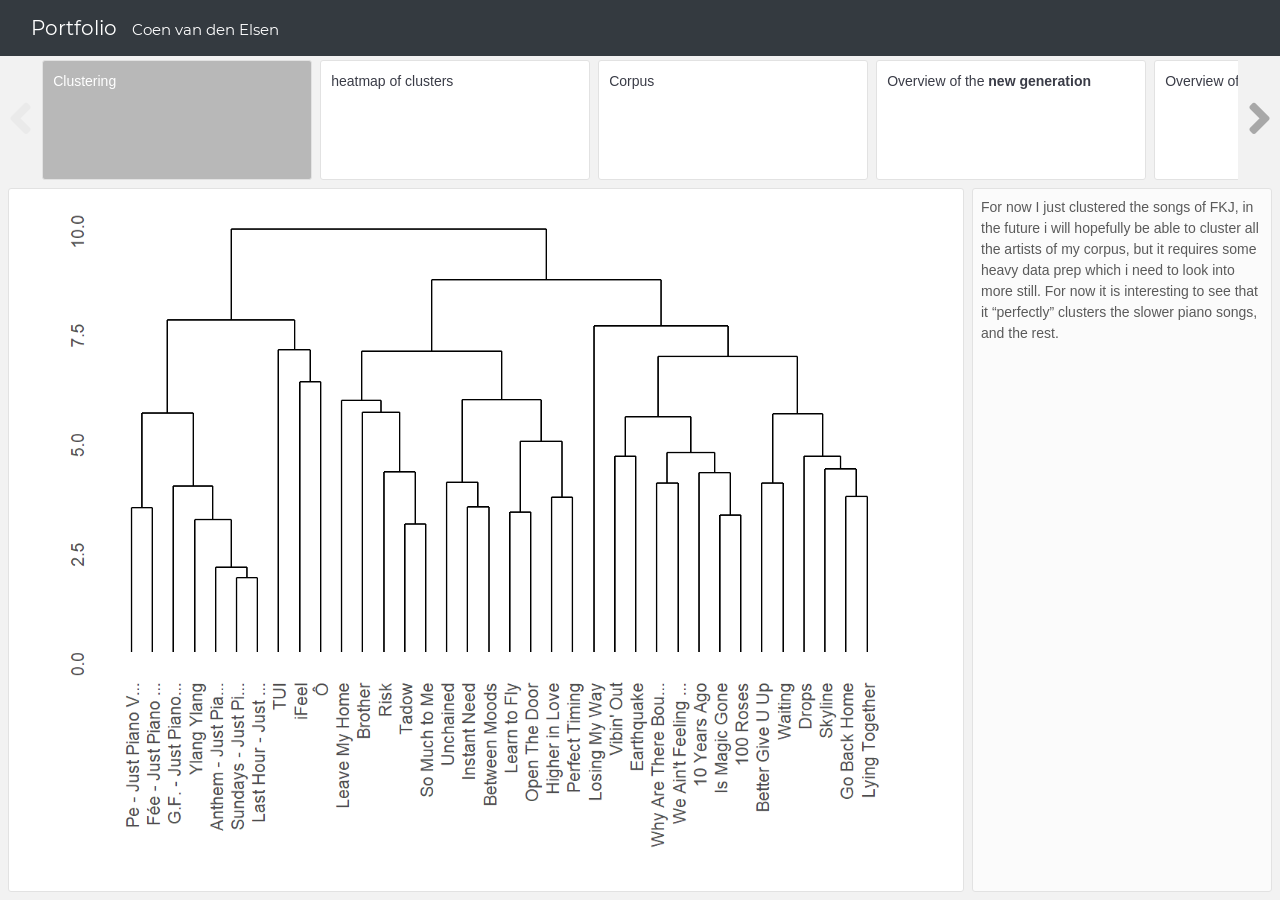
==== commit c2edfd16: "we" ====
--- a/index.html
+++ b/index.html
@@ -785,12 +785,13 @@
 </div><!--/.navbar-->
 
 <img class="mobile-figure" data-mobile-figure-id=fig1 src="index_files/figure-html/unnamed-chunk-1-1.mb.png" />
-<img class="mobile-figure" data-mobile-figure-id=fig2 src="index_files/figure-html/unnamed-chunk-2-1.mb.png" />
-<img class="mobile-figure" data-mobile-figure-id=fig3 src="index_files/figure-html/unnamed-chunk-5-1.mb.png" />
-<img class="mobile-figure" data-mobile-figure-id=fig4 src="index_files/figure-html/unnamed-chunk-6-1.mb.png" />
-<img class="mobile-figure" data-mobile-figure-id=fig5 src="index_files/figure-html/unnamed-chunk-7-1.mb.png" />
-<img class="mobile-figure" data-mobile-figure-id=fig6 src="index_files/figure-html/unnamed-chunk-8-1.mb.png" />
-<img class="mobile-figure" data-mobile-figure-id=fig7 src="index_files/figure-html/unnamed-chunk-9-1.mb.png" />
+<img class="mobile-figure" data-mobile-figure-id=fig2 src="index_files/figure-html/unnamed-chunk-5-1.mb.png" />
+<img class="mobile-figure" data-mobile-figure-id=fig3 src="index_files/figure-html/unnamed-chunk-6-1.mb.png" />
+<img class="mobile-figure" data-mobile-figure-id=fig4 src="index_files/figure-html/unnamed-chunk-7-1.mb.png" />
+<img class="mobile-figure" data-mobile-figure-id=fig5 src="index_files/figure-html/unnamed-chunk-8-1.mb.png" />
+<img class="mobile-figure" data-mobile-figure-id=fig6 src="index_files/figure-html/unnamed-chunk-9-1.mb.png" />
+<img class="mobile-figure" data-mobile-figure-id=fig7 src="index_files/figure-html/unnamed-chunk-10-1.mb.png" />
+<img class="mobile-figure" data-mobile-figure-id=fig8 src="index_files/figure-html/unnamed-chunk-11-1.mb.png" />
 <script type="text/javascript">
 
 
@@ -2592,29 +2593,24 @@
 <div class="knitr-options" data-fig-width="576" data-fig-height="460">
 
 </div>
-<div id="taking-a-look-at-the-tempo-of-the-tempo-outlier-in-the-old-generation" class="section level3">
-<h3>Taking a look at the <strong>tempo</strong> of the tempo-outlier in the old generation</h3>
-<div class="knitr-options" data-fig-width="768" data-fig-height="576">
+<div id="clustering" class="section level3">
+<h3>Clustering</h3>
+<div class="knitr-options" data-fig-width="576" data-fig-height="460">
 
 </div>
-<p><img src="index_files/figure-html/unnamed-chunk-1-1.png" width="768" data-figure-id=fig1 style="display: block; margin: auto;" /></p>
+<p><img src="index_files/figure-html/unnamed-chunk-1-1.png" width="576" data-figure-id=fig1 /></p>
 <hr />
-<p>For the explanation of the tempo outlier, 2 tempograms were created. One cyclic and one normal, to see how the tempo would be analyzed. As we can see in the non-cyclic graph, we can see the brightest line around the tempo of 220-250 bpm. In the non-cyclic graph, we can see the brightest line is is around 120 bpm. This is the actual bpm. Spotify measures the tempo to high, a tempo octave to high even maybe. MEASURE IN ENERGY OR SPECTOGRAM, ENERGY = LOUDNESS</p>
+<p>For now I just clustered the songs of FKJ, in the future i will hopefully be able to cluster all the artists of my corpus, but it requires some heavy data prep which i need to look into more still. For now it is interesting to see that it “perfectly” clusters the slower piano songs, and the rest.</p>
 </div>
-<div id="chromogram-keyogram-and-chordogram-of-an-interesting-soul-track" class="section level3">
-<h3><strong>chromogram, keyogram and chordogram</strong> of an interesting soul track**</h3>
-<div class="knitr-options" data-fig-width="768" data-fig-height="576">
+<div id="heatmap-of-clusters" class="section level3">
+<h3>heatmap of clusters</h3>
+<div class="knitr-options" data-fig-width="576" data-fig-height="460">
 
 </div>
-<p><img src="index_files/figure-html/unnamed-chunk-2-1.png" width="768" data-figure-id=fig2 style="display: block; margin: auto;" /></p>
+<div id="htmlwidget-61cd7a92350c21f4959a" style="width:576px;height:460.8px;" class="plotly html-widget"></div>
+<script type="application/json" data-for="htmlwidget-61cd7a92350c21f4959a">{"x":{"data":[{"x":[10.49609375,5.625,null,5.625,5.625,null,5.625,3.5,null,3.5,3.5,null,3.5,1.75,null,1.75,1.75,null,1.75,1,null,1,1,null,1.75,2.5,null,2.5,2.5,null,2.5,2,null,2,2,null,2.5,3,null,3,3,null,3.5,5.25,null,5.25,5.25,null,5.25,4.5,null,4.5,4.5,null,4.5,4,null,4,4,null,4.5,5,null,5,5,null,5.25,6,null,6,6,null,5.625,7.75,null,7.75,7.75,null,7.75,7,null,7,7,null,7.75,8.5,null,8.5,8.5,null,8.5,8,null,8,8,null,8.5,9,null,9,9,null,10.49609375,15.3671875,null,15.3671875,15.3671875,null,15.3671875,12.234375,null,12.234375,12.234375,null,12.234375,10.5,null,10.5,10.5,null,10.5,10,null,10,10,null,10.5,11,null,11,11,null,12.234375,13.96875,null,13.96875,13.96875,null,13.96875,12,null,12,12,null,13.96875,15.9375,null,15.9375,15.9375,null,15.9375,14.875,null,14.875,14.875,null,14.875,13.75,null,13.75,13.75,null,13.75,13,null,13,13,null,13.75,14.5,null,14.5,14.5,null,14.5,14,null,14,14,null,14.5,15,null,15,15,null,14.875,16,null,16,16,null,15.9375,17,null,17,17,null,15.3671875,18.5,null,18.5,18.5,null,18.5,18,null,18,18,null,18.5,19,null,19,19],"y":[11.3107320373418,11.3107320373418,null,11.3107320373418,9.27428066704274,null,9.27428066704274,9.27428066704274,null,9.27428066704274,7.96591327596189,null,7.96591327596189,7.96591327596189,null,7.96591327596189,6.83062543316554,null,6.83062543316554,6.83062543316554,null,6.83062543316554,0,null,6.83062543316554,6.83062543316554,null,6.83062543316554,4.67640334709922,null,4.67640334709922,4.67640334709922,null,4.67640334709922,0,null,4.67640334709922,4.67640334709922,null,4.67640334709922,0,null,7.96591327596189,7.96591327596189,null,7.96591327596189,6.45734632402829,null,6.45734632402829,6.45734632402829,null,6.45734632402829,4.09293861492203,null,4.09293861492203,4.09293861492203,null,4.09293861492203,0,null,4.09293861492203,4.09293861492203,null,4.09293861492203,0,null,6.45734632402829,6.45734632402829,null,6.45734632402829,0,null,9.27428066704274,9.27428066704274,null,9.27428066704274,7.44439307741396,null,7.44439307741396,7.44439307741396,null,7.44439307741396,0,null,7.44439307741396,7.44439307741396,null,7.44439307741396,6.27834366243826,null,6.27834366243826,6.27834366243826,null,6.27834366243826,0,null,6.27834366243826,6.27834366243826,null,6.27834366243826,0,null,11.3107320373418,11.3107320373418,null,11.3107320373418,9.57953146720886,null,9.57953146720886,9.57953146720886,null,9.57953146720886,9.42633485421141,null,9.42633485421141,9.42633485421141,null,9.42633485421141,7.28987669460436,null,7.28987669460436,7.28987669460436,null,7.28987669460436,0,null,7.28987669460436,7.28987669460436,null,7.28987669460436,0,null,9.42633485421141,9.42633485421141,null,9.42633485421141,8.42775727248817,null,8.42775727248817,8.42775727248817,null,8.42775727248817,0,null,8.42775727248817,8.42775727248817,null,8.42775727248817,6.37518448966268,null,6.37518448966268,6.37518448966268,null,6.37518448966268,5.6082734148942,null,5.6082734148942,5.6082734148942,null,5.6082734148942,3.87988654478243,null,3.87988654478243,3.87988654478243,null,3.87988654478243,0,null,3.87988654478243,3.87988654478243,null,3.87988654478243,2.82781082559539,null,2.82781082559539,2.82781082559539,null,2.82781082559539,0,null,2.82781082559539,2.82781082559539,null,2.82781082559539,0,null,5.6082734148942,5.6082734148942,null,5.6082734148942,0,null,6.37518448966268,6.37518448966268,null,6.37518448966268,0,null,9.57953146720886,9.57953146720886,null,9.57953146720886,7.53989533846723,null,7.53989533846723,7.53989533846723,null,7.53989533846723,0,null,7.53989533846723,7.53989533846723,null,7.53989533846723,0],"text":["y: 11.310732","y: 11.310732",null,"y: 11.310732","y: 11.310732",null,"y:  9.274281","y:  9.274281",null,"y:  9.274281","y:  9.274281",null,"y:  7.965913","y:  7.965913",null,"y:  7.965913","y:  7.965913",null,"y:  6.830625","y:  6.830625",null,"y:  6.830625","y:  6.830625",null,"y:  6.830625","y:  6.830625",null,"y:  6.830625","y:  6.830625",null,"y:  4.676403","y:  4.676403",null,"y:  4.676403","y:  4.676403",null,"y:  4.676403","y:  4.676403",null,"y:  4.676403","y:  4.676403",null,"y:  7.965913","y:  7.965913",null,"y:  7.965913","y:  7.965913",null,"y:  6.457346","y:  6.457346",null,"y:  6.457346","y:  6.457346",null,"y:  4.092939","y:  4.092939",null,"y:  4.092939","y:  4.092939",null,"y:  4.092939","y:  4.092939",null,"y:  4.092939","y:  4.092939",null,"y:  6.457346","y:  6.457346",null,"y:  6.457346","y:  6.457346",null,"y:  9.274281","y:  9.274281",null,"y:  9.274281","y:  9.274281",null,"y:  7.444393","y:  7.444393",null,"y:  7.444393","y:  7.444393",null,"y:  7.444393","y:  7.444393",null,"y:  7.444393","y:  7.444393",null,"y:  6.278344","y:  6.278344",null,"y:  6.278344","y:  6.278344",null,"y:  6.278344","y:  6.278344",null,"y:  6.278344","y:  6.278344",null,"y: 11.310732","y: 11.310732",null,"y: 11.310732","y: 11.310732",null,"y:  9.579531","y:  9.579531",null,"y:  9.579531","y:  9.579531",null,"y:  9.426335","y:  9.426335",null,"y:  9.426335","y:  9.426335",null,"y:  7.289877","y:  7.289877",null,"y:  7.289877","y:  7.289877",null,"y:  7.289877","y:  7.289877",null,"y:  7.289877","y:  7.289877",null,"y:  9.426335","y:  9.426335",null,"y:  9.426335","y:  9.426335",null,"y:  8.427757","y:  8.427757",null,"y:  8.427757","y:  8.427757",null,"y:  8.427757","y:  8.427757",null,"y:  8.427757","y:  8.427757",null,"y:  6.375184","y:  6.375184",null,"y:  6.375184","y:  6.375184",null,"y:  5.608273","y:  5.608273",null,"y:  5.608273","y:  5.608273",null,"y:  3.879887","y:  3.879887",null,"y:  3.879887","y:  3.879887",null,"y:  3.879887","y:  3.879887",null,"y:  3.879887","y:  3.879887",null,"y:  2.827811","y:  2.827811",null,"y:  2.827811","y:  2.827811",null,"y:  2.827811","y:  2.827811",null,"y:  2.827811","y:  2.827811",null,"y:  5.608273","y:  5.608273",null,"y:  5.608273","y:  5.608273",null,"y:  6.375184","y:  6.375184",null,"y:  6.375184","y:  6.375184",null,"y:  9.579531","y:  9.579531",null,"y:  9.579531","y:  9.579531",null,"y:  7.539895","y:  7.539895",null,"y:  7.539895","y:  7.539895",null,"y:  7.539895","y:  7.539895",null,"y:  7.539895","y:  7.539895"],"type":"scatter","mode":"lines","line":{"width":2.26771653543307,"color":"rgba(0,0,0,1)","dash":"solid"},"hoveron":"points","name":"(black,solid)","legendgroup":"(black,solid)","showlegend":true,"xaxis":"x","yaxis":"y","hoverinfo":"text","frame":null},{"x":[10.49609375,5.625,3.5,1.75,1,2.5,2,3,5.25,4.5,4,5,6,7.75,7,8.5,8,9,15.3671875,12.234375,10.5,10,11,13.96875,12,15.9375,14.875,13.75,13,14.5,14,15,16,17,18.5,18,19],"y":[11.3107320373418,9.27428066704274,7.96591327596189,6.83062543316554,0,4.67640334709922,0,0,6.45734632402829,4.09293861492203,0,0,0,7.44439307741396,0,6.27834366243826,0,0,9.57953146720886,9.42633485421141,7.28987669460436,0,0,8.42775727248817,0,6.37518448966268,5.6082734148942,3.87988654478243,0,2.82781082559539,0,0,0,0,7.53989533846723,0,0],"text":["y: 11.310732","y:  9.274281","y:  7.965913","y:  6.830625","y:  0.000000","y:  4.676403","y:  0.000000","y:  0.000000","y:  6.457346","y:  4.092939","y:  0.000000","y:  0.000000","y:  0.000000","y:  7.444393","y:  0.000000","y:  6.278344","y:  0.000000","y:  0.000000","y:  9.579531","y:  9.426335","y:  7.289877","y:  0.000000","y:  0.000000","y:  8.427757","y:  0.000000","y:  6.375184","y:  5.608273","y:  3.879887","y:  0.000000","y:  2.827811","y:  0.000000","y:  0.000000","y:  0.000000","y:  0.000000","y:  7.539895","y:  0.000000","y:  0.000000"],"type":"scatter","mode":"markers","marker":{"autocolorscale":false,"color":"transparent","opacity":1,"size":null,"symbol":null,"line":{"width":1.88976377952756,"color":"transparent"}},"hoveron":"points","name":"(NA,1)","legendgroup":"(NA,1)","showlegend":true,"xaxis":"x","yaxis":"y","hoverinfo":"text","frame":null},{"type":"scatter","mode":"markers","marker":{"color":"rgba(44,160,44,1)","line":{"color":"rgba(44,160,44,1)"}},"error_y":{"color":"rgba(44,160,44,1)"},"error_x":{"color":"rgba(44,160,44,1)"},"line":{"color":"rgba(44,160,44,1)"},"xaxis":"x2","yaxis":"y","frame":null},{"x":[1,2,3,4,5,6,7,8,9,10,11,12,13,14,15,16,17,18,19],"y":[1,2,3,4,5,6,7,8,9,10,11,12,13,14,15,16,17,18,19,20,21,22,23,24,25,26,27,28,29,30,31,32,33,34,35,36],"z":[[0.395060193979225,0.586907592069736,0.584887536769159,0.591047192984385,0.539367610335426,0.430374918692471,0.535744017498997,0.387462065183131,0.592023591252604,0.467577816417007,0.150505650265219,0.182109369628279,0.160841793251207,0.160091046302092,0.142801123590465,0.197566061695676,0.237733303758068,0.0600284827290087,0.302666468524242],[0.23385991239878,0.612434378681139,0.451840236942923,0.588870824707598,0.480940614156485,0.644991708381473,0.54213136400546,0.397966804420728,0.561061099261608,0.338595905068078,0.411708828238573,0.426959254111445,0.183530425421323,0.248581810990256,0.319032379692633,0.331510666396754,0.266797370428826,0.188131911147074,0.278820069539513],[0.299237685538185,0.574793184864324,0.519773067215851,0.706243510332317,0.676155309983493,0.503403668293287,0.52565414355595,0.508240561219315,0.590525406156266,0.408406420972899,0.276549411642124,0.382898636313884,0.181561646190816,0.167138983312654,0.141018671574893,0.211990865278869,0.419972856936876,0.356645321022174,0.289238399193035],[0.262773732359063,0.589936193871089,0.518963497324015,0.651428787909224,0.581334352690226,0.421025962676993,0.529131343140264,0.570500593473323,0.59302238131683,0.367899932209576,0.326476701483786,0.413269073940681,0.182200463155628,0.166355879200369,0.112448896907024,0.198596404808762,0.175991799965593,0.309361855518175,0.308917466316355],[0.333297059138026,0.605511860278047,0.601249818953073,0.714929266307681,0.630254801293678,0.497350277039742,0.504742931895187,0.568068953136991,0.592522986284717,0.334379693374424,0.427664976789258,0.484561972790547,0.131067856890279,0.221173167060294,0.19009784977585,0.139866847362904,0.279365615475641,0.355492203632716,0.280440698596727],[0.582694415071877,0.615462980482492,0.711657141260166,0.626018886074872,0.545664617883187,0.449025235303863,0.649824039837205,0.586008661991194,0.594520566413169,0.355976848690091,0.34957276686075,0.461371345755652,0.137168202159773,0.101828100348116,0.0472922594804649,0.175928856320887,0.25265809475116,0.386388966626721,0.304055579144711],[0.52245458142006,0.584311647668576,0.569190561968513,0.472611024260916,0.465886835770284,0.557930848373373,0.698009315115253,0.549818985094453,0.591024801188379,0.365658402456003,0.181051593267928,0.415475171985997,0.131680371123275,0.0936055071691272,0,0.19035365990408,0.212046952943642,0.788323859823711,0.317946685349408],[0.589608069990949,0.602050601076501,0.661604602758938,0.39288462954356,0.316218124675017,0.358142137766332,0.15848195974777,0.512318394357097,0.547577433394561,0.0789198741730794,0.461954778743604,0.230970645016106,0.146456049713819,0.380143301854074,0.423690671464791,0.38199747893793,0.22202299744955,0.640611783248638,0.283218919837667],[0.616579304927747,0.538449963248089,0.494283249541844,0.341831794667114,0.311058542611826,0.504653381750735,0.322370707695837,0.487377984891785,0.290888386888557,0.31022688223623,0.160773819069513,0.124413401003056,0.423727516294072,0.378577093629504,0.355609542524414,0.228476355088233,0.333566172240027,0.640673961147089,1],[0.852530588455382,0.594262767873022,0.471981560176908,0.594562641655125,0.657809132282332,0.783351280053195,0.215068710438023,0.104798374747976,0.293385362049121,0.376205587997338,0.0294528027177503,0.408337193260509,0.566017169669629,0.392672967650628,0.429855806839709,0.373754734033248,0.246373972227753,0.530822572192551,0.285765622641861],[0.514706574929385,0.450620511008855,0.630925482107138,0.486625415061937,0.437583472166635,0.36333972145735,0.378559284859242,0.221478805003726,0.240948883677272,0.255706175668237,0.0632865627841496,0.420837852765406,0.581084497234086,0.556341727118116,0.544050144075449,0.451030467514639,0.546440822720445,0.375021716282604,0.303824060707966],[0.321378537298422,0.417305891193973,0.363448122158089,0.475188008106771,0.6305408859476,0.486901477510067,0.382078821926299,0.168589968497864,0.10950811122517,0.314669641989266,0.257157282647736,0.540469983520945,0.634639500347673,0.641700075357141,0.570895712270292,0.557155808162416,0.727894860583826,0.465349245123476,0.306139245075416],[0.332344771488286,0.226114586048565,0.403871732551695,0.446358602581426,0.521976467629165,0.405369491073035,0.344218533186241,0.408034809514994,0.203993651300921,0.399137282428016,0.413585307662412,0.46201625354784,0.586778177187901,0.44044231849999,0.43566069447442,0.54994340637082,0.586502103807165,0.307406077985075,0.312390242867529],[0.224061497774923,0.207467052100235,0.3048515199978,0.412443666328938,0.226350011511543,0.462554142503093,0.515410508447985,0.485942501124093,0.211983971814727,0.320286550852215,0.279399151738761,0.387297763586582,0.515484211824938,0.575919329925232,0.562685186961226,0.338723068188351,0.558223552451833,0.289154038521547,0.594842735696356],[0.344753131666216,0.237147349753493,0.382124535584544,0.303539567597219,0.259660963275282,0.499810089812585,0.657893984046353,0.381580986441631,0.12543881274957,0.109668808787436,0.306179441505904,0.32438925591926,0.434652213273072,0.552426206556693,0.469871579209009,0.204778463487273,0.464747229916152,0.659355593363552,0.648091976147692],[0.567277995176771,0.43937141860383,0.338792535733462,0.273954745724576,0.436783283026371,0.362752568939533,0.32814898897916,0.325157935833962,0.147861649691437,0.16839688364211,0.333217767875103,0.459097047498052,0.586732589665573,0.575919329925232,0.517461176627322,0.465455271097832,0.332780656924602,0.397405759725023,0.312390242867529],[0.397847543887921,0.53325807444577,0.304799702742348,0.153404635153663,0.22989426153745,0.501378613849143,0.374933229058649,0.170781993236338,0.190010590401761,0.168080958522471,0.413810459527718,0.296599023217129,0.371509603748563,0.545378269546131,0.478426528550766,0.420120174122083,0.43646867856082,0.284824195774857,0.3091489847531],[0.410932903835103,0.418603863394552,0.324571870218888,0.252404959785663,0.302681986619374,0.576663741734361,0.490883958445645,0.0303676986092718,0.350815790742099,0.472346426153845,0.307513776661026,0.160540637318919,0.252193028222762,0.31357945230988,0.30317830999508,0.606612277590506,0.530730516411927,0.425968025258998,0.391801066671043],[0.256059632037595,0.207488901298944,0.372890171944588,0.274478525237578,0.2078715116348,0.203660868647517,0.464324960724056,0.210494087139798,0.206490626461485,0.393392983082723,0.388926971645851,0.307868991414894,0.526710496852562,0.444357839061414,0.488773561048758,0.561277180614757,0.418401826306024,0.403329617686552,0.313779353487999],[0.201359008023298,0.207504433699611,0.256572452637169,0.390057359742417,0.310302695486984,0.274069620538588,0.361900102912034,0.282360271940935,0.433215971040719,0.66004639412344,0.444058196591853,0.301254575865973,0.462951675773874,0.439659214387706,0.565525977951158,0.48091041779411,0.386195698373562,0.480910677344935,0.343413713391351],[0.151671744690156,0.207528922108462,0.396640042176589,0.445382966853959,0.249216468709947,0.0825865802541602,0.54044859364069,0.406420583627668,0.577041740289219,0.671477732896149,0.314349654274058,0.444244200828054,0.329154261052143,0.339421888015273,0.39361044360127,0.539639975239967,0.537014638935334,0.375451309035539,0.3663340386291],[0.401836101669266,0.332937698156284,0.420369176754656,0.376024806778817,0.43662749154711,0.188976291853881,0.12202802201348,0.50862398279976,0.480658499091439,0.494731785369135,0.411119976272883,0.0689476544404948,0.331700331710696,0.466284754205383,0.448154717670006,0.55200409259699,0.830797366904618,0.685719022306846,0.352211413987659],[0.234225761868912,0.364521688370393,0.230831097382697,0.321124756205774,0.465687738897283,0.0694133665767098,0.111202479112024,0.530576130808576,0.379780702604644,0.789936251330227,0.585621155554295,0.141811794077284,0.4744767040271,0.396588488212051,0.252755141781124,0.618976394947529,0.240089849704346,0.357979319570762,0.73143861337587],[0.361092920358849,0.207498722621929,0.184791480996276,0.372966317576554,0.188786754688642,0.207231911817408,0.304108820765048,0.4620555501692,0.439208711426073,0.633880175215211,0.692498219212135,0.260757970098736,0.492974854926547,0.401287112885759,0.571326023189511,0.323267921492073,0.29664695241501,0.267278723339183,0.295026360111659],[0.541259134687839,0.209085190776958,0.155628916704012,0.215876394571984,0.326187156591126,0.175126920436431,0.160378736203716,0.18909028362517,0.441705686586637,0.549781284292919,0.518167552704488,0.526984315977663,0.523371347128533,0.236835249305986,0.360094929737511,0.258356305367704,0.389337759635266,0.250603741481825,0.302897986960987],[0.392437126266995,0.458841001612527,0.358359992834916,0.409918007624125,0.279935593632681,0.305908045877446,0.34007500542037,0.185834939624762,0.471669388513408,0.451957236532374,0.495968274837808,0.48239850176758,0.419131030416001,0.354300866148681,0.415341384439885,0.387149194503356,0.29664695241501,0.261812720811703,0.374668702351918],[0.637186642709055,0.396105678584502,0.470831299296893,0.305957282593787,0.35825963762471,0.286594587947361,0.33674563114875,0.430076277110227,0.427223230655364,0.347963515925685,0.566672580911742,0.364029340335122,0.387607292814582,0.460803025419391,0.450057978421729,0.532427573448371,0.257371186643716,0.380702515186551,0.300582802593537],[0.282503729659429,0.382693299178511,0.389086354891517,0.351689082072071,0.51618704762528,0.36124751460433,0.183631819351714,0.383434949229692,0.394762553568029,0.455821294807101,0.392161605969124,0.233959105013652,0.329092721225642,0.232136624632278,0.269689656609476,0.316055519700476,0.31785586593151,0.245052950911003,0.355915708975578],[0.234321403766833,0.227542355469203,0.436023835343123,0.122283240303776,0.0303087512714752,0.262747576155556,0.41330213189899,0.229305457502181,0.524105866885257,0.268666933838183,0.380822579103882,0.263846113743407,0.264148535739813,0.354300866148681,0.337066280970983,0.156352337172268,0.218488178530134,0.257918123354171,0.571690892021862],[0.262108451590124,0.208881841798867,0.31397841403071,0.193526558171677,0.0857275170803943,0.357916757844742,0.511981389003731,0.622929000269174,0.522108286756806,0.376235185051488,0.691321343394076,0.551290536005268,0.257022641898053,0.190632106681193,0.33219345425636,0.177989542547057,0.303716590253843,0.29871812981058,0.315863019418703],[0.265016866058034,0.225638662908352,0.315153275394704,0.27658812071564,0.31231072058876,0.498276789792272,0.364914441421383,0.644290287859985,0.405749244274512,0.311139303342301,0.344419287819803,0.491270606852558,0.396931171902125,0.397371592324336,0.450719887206963,0.473698016002514,0.349276478548545,0.629917184715038,0.323966164704776],[0.456455380464577,0.333370355556477,0.255096195868294,0.334318277748192,0.368989377122037,0.464944817670424,0.481564636683675,0.383555755782117,0.326844829200682,0.463478911903725,0.620921047627196,0.544577413961259,0.541046909202036,0.629170409560586,0.53282401351863,0.570550268632524,0.201756702311562,0.36952745107401,0.353137487734639],[0.547907195716486,0.417305891193973,0.148507426187047,0.328083500169471,0.387496279107195,0.542033247040504,0.274740325071095,0.450815044438013,0.32484724907223,0.436454546365759,0.408650319143251,0.356691089731416,0.437098375703342,0.522668250289877,0.588133910891619,0.563337866840927,0.551939429928426,0.335442657650327,0.371427444237489],[0.19297862583131,0.207611127014499,0.0234062934881499,0.330159498776185,0.477104788695308,0.363647885521237,0.387406438259594,0.477889928936185,0.258427709801222,0.555874493346362,0.414684692995774,0.555680172487651,0.473112323383389,0.358216386710104,0.401112294088245,0.637522570983063,0.552724945243852,0.290352376200787,0.518441651570526],[0.302337359702076,0.210270672053487,0.146566602785205,0.117059998975401,0.325708728898362,0.219036476642055,0.293889836051428,0.409310941808937,0.187014220209084,0.209005221308084,0.541339200964333,0.599948612292813,0.513125194581576,0.622122472550025,0.478244893336762,0.296479000551857,0.519733301995964,0.311232845007933,0.594842735696356],[0.397699584761203,0.281018810133091,0.40630536647646,0.270012316297968,0.342985636600892,0.247416644767107,0.113925957637061,0.248295619748105,0.291887176952782,0.237871828829172,0.558291430694491,0.842680293124248,0.552873985485953,0.561823455904108,0.540154086464561,0.450000124401554,0.421543887567728,0.256940234587621,0.304518616018201]],"text":[["row: G.F. - Just Piano...<br>column: c12<br>value:  0.053579","row: G.F. - Just Piano...<br>column: instrumentalness<br>value:  1.277632","row: G.F. - Just Piano...<br>column: c11<br>value:  1.264743","row: G.F. - Just Piano...<br>column: c03<br>value:  1.304044","row: G.F. - Just Piano...<br>column: c04<br>value:  0.974311","row: G.F. - Just Piano...<br>column: c07<br>value:  0.278899","row: G.F. - Just Piano...<br>column: c08<br>value:  0.951191","row: G.F. - Just Piano...<br>column: c05<br>value:  0.005101","row: G.F. - Just Piano...<br>column: acousticness<br>value:  1.310274","row: G.F. - Just Piano...<br>column: c06<br>value:  0.516267","row: G.F. - Just Piano...<br>column: c09<br>value: -1.506763","row: G.F. - Just Piano...<br>column: c10<br>value: -1.305121","row: G.F. - Just Piano...<br>column: c02<br>value: -1.440815","row: G.F. - Just Piano...<br>column: energy<br>value: -1.445605","row: G.F. - Just Piano...<br>column: c01<br>value: -1.555921","row: G.F. - Just Piano...<br>column: danceability<br>value: -1.206502","row: G.F. - Just Piano...<br>column: valence<br>value: -0.950221","row: G.F. - Just Piano...<br>column: tempo<br>value: -2.084039","row: G.F. - Just Piano...<br>column: speechiness<br>value: -0.535925"],["row: Ylang Ylang<br>column: c12<br>value: -0.974934","row: Ylang Ylang<br>column: instrumentalness<br>value:  1.440502","row: Ylang Ylang<br>column: c11<br>value:  0.415856","row: Ylang Ylang<br>column: c03<br>value:  1.290158","row: Ylang Ylang<br>column: c04<br>value:  0.601526","row: Ylang Ylang<br>column: c07<br>value:  1.648229","row: Ylang Ylang<br>column: c08<br>value:  0.991944","row: Ylang Ylang<br>column: c05<br>value:  0.072124","row: Ylang Ylang<br>column: acousticness<br>value:  1.112722","row: Ylang Ylang<br>column: c06<br>value: -0.306682","row: Ylang Ylang<br>column: c09<br>value:  0.159803","row: Ylang Ylang<br>column: c10<br>value:  0.257106","row: Ylang Ylang<br>column: c02<br>value: -1.296054","row: Ylang Ylang<br>column: energy<br>value: -0.881003","row: Ylang Ylang<br>column: c01<br>value: -0.431504","row: Ylang Ylang<br>column: danceability<br>value: -0.351889","row: Ylang Ylang<br>column: valence<br>value: -0.764782","row: Ylang Ylang<br>column: tempo<br>value: -1.266695","row: Ylang Ylang<br>column: speechiness<br>value: -0.688073"],["row: Anthem - Just Pia...<br>column: c12<br>value: -0.557801","row: Anthem - Just Pia...<br>column: instrumentalness<br>value:  1.200338","row: Anthem - Just Pia...<br>column: c11<br>value:  0.849291","row: Anthem - Just Pia...<br>column: c03<br>value:  2.039037","row: Anthem - Just Pia...<br>column: c04<br>value:  1.847063","row: Anthem - Just Pia...<br>column: c07<br>value:  0.744848","row: Anthem - Just Pia...<br>column: c08<br>value:  0.886814","row: Anthem - Just Pia...<br>column: c05<br>value:  0.775709","row: Anthem - Just Pia...<br>column: acousticness<br>value:  1.300715","row: Anthem - Just Pia...<br>column: c06<br>value:  0.138733","row: Anthem - Just Pia...<br>column: c09<br>value: -0.702561","row: Anthem - Just Pia...<br>column: c10<br>value: -0.024016","row: Anthem - Just Pia...<br>column: c02<br>value: -1.308615","row: Anthem - Just Pia...<br>column: energy<br>value: -1.400637","row: Anthem - Just Pia...<br>column: c01<br>value: -1.567294","row: Anthem - Just Pia...<br>column: danceability<br>value: -1.114466","row: Anthem - Just Pia...<br>column: valence<br>value:  0.212531","row: Anthem - Just Pia...<br>column: tempo<br>value: -0.191521","row: Anthem - Just Pia...<br>column: speechiness<br>value: -0.621600"],["row: Sundays - Just Pi...<br>column: c12<br>value: -0.790454","row: Sundays - Just Pi...<br>column: instrumentalness<br>value:  1.296956","row: Sundays - Just Pi...<br>column: c11<br>value:  0.844125","row: Sundays - Just Pi...<br>column: c03<br>value:  1.689300","row: Sundays - Just Pi...<br>column: c04<br>value:  1.242073","row: Sundays - Just Pi...<br>column: c07<br>value:  0.219250","row: Sundays - Just Pi...<br>column: c08<br>value:  0.909000","row: Sundays - Just Pi...<br>column: c05<br>value:  1.172950","row: Sundays - Just Pi...<br>column: acousticness<br>value:  1.316647","row: Sundays - Just Pi...<br>column: c06<br>value: -0.119713","row: Sundays - Just Pi...<br>column: c09<br>value: -0.384007","row: Sundays - Just Pi...<br>column: c10<br>value:  0.169758","row: Sundays - Just Pi...<br>column: c02<br>value: -1.304539","row: Sundays - Just Pi...<br>column: energy<br>value: -1.405633","row: Sundays - Just Pi...<br>column: c01<br>value: -1.749579","row: Sundays - Just Pi...<br>column: danceability<br>value: -1.199928","row: Sundays - Just Pi...<br>column: valence<br>value: -1.344153","row: Sundays - Just Pi...<br>column: tempo<br>value: -0.493206","row: Sundays - Just Pi...<br>column: speechiness<br>value: -0.496041"],["row: Last Hour - Just ...<br>column: c12<br>value: -0.340491","row: Last Hour - Just ...<br>column: instrumentalness<br>value:  1.396334","row: Last Hour - Just ...<br>column: c11<br>value:  1.369140","row: Last Hour - Just ...<br>column: c03<br>value:  2.094455","row: Last Hour - Just ...<br>column: c04<br>value:  1.554202","row: Last Hour - Just ...<br>column: c07<br>value:  0.706225","row: Last Hour - Just ...<br>column: c08<br>value:  0.753393","row: Last Hour - Just ...<br>column: c05<br>value:  1.157435","row: Last Hour - Just ...<br>column: acousticness<br>value:  1.313460","row: Last Hour - Just ...<br>column: c06<br>value: -0.333583","row: Last Hour - Just ...<br>column: c09<br>value:  0.261609","row: Last Hour - Just ...<br>column: c10<br>value:  0.624632","row: Last Hour - Just ...<br>column: c02<br>value: -1.630783","row: Last Hour - Just ...<br>column: energy<br>value: -1.055880","row: Last Hour - Just ...<br>column: c01<br>value: -1.254151","row: Last Hour - Just ...<br>column: danceability<br>value: -1.574643","row: Last Hour - Just ...<br>column: valence<br>value: -0.684592","row: Last Hour - Just ...<br>column: tempo<br>value: -0.198878","row: Last Hour - Just ...<br>column: speechiness<br>value: -0.677733"],["row: Fée - Just Piano ...<br>column: c12<br>value:  1.250751","row: Fée - Just Piano ...<br>column: instrumentalness<br>value:  1.459825","row: Fée - Just Piano ...<br>column: c11<br>value:  2.073577","row: Fée - Just Piano ...<br>column: c03<br>value:  1.527176","row: Fée - Just Piano ...<br>column: c04<br>value:  1.014488","row: Fée - Just Piano ...<br>column: c07<br>value:  0.397895","row: Fée - Just Piano ...<br>column: c08<br>value:  1.679061","row: Fée - Just Piano ...<br>column: c05<br>value:  1.271897","row: Fée - Just Piano ...<br>column: acousticness<br>value:  1.326205","row: Fée - Just Piano ...<br>column: c06<br>value: -0.195786","row: Fée - Just Piano ...<br>column: c09<br>value: -0.236646","row: Fée - Just Piano ...<br>column: c10<br>value:  0.476667","row: Fée - Just Piano ...<br>column: c02<br>value: -1.591861","row: Fée - Just Piano ...<br>column: energy<br>value: -1.817343","row: Fée - Just Piano ...<br>column: c01<br>value: -2.165300","row: Fée - Just Piano ...<br>column: danceability<br>value: -1.344554","row: Fée - Just Piano ...<br>column: valence<br>value: -0.854995","row: Fée - Just Piano ...<br>column: tempo<br>value: -0.001746","row: Fée - Just Piano ...<br>column: speechiness<br>value: -0.527062"],["row: Pe - Just Piano V...<br>column: c12<br>value:  0.866400","row: Pe - Just Piano V...<br>column: instrumentalness<br>value:  1.261069","row: Pe - Just Piano V...<br>column: c11<br>value:  1.164591","row: Pe - Just Piano V...<br>column: c03<br>value:  0.548380","row: Pe - Just Piano V...<br>column: c04<br>value:  0.505478","row: Pe - Just Piano V...<br>column: c07<br>value:  1.092750","row: Pe - Just Piano V...<br>column: c08<br>value:  1.986500","row: Pe - Just Piano V...<br>column: c05<br>value:  1.040994","row: Pe - Just Piano V...<br>column: acousticness<br>value:  1.303901","row: Pe - Just Piano V...<br>column: c06<br>value: -0.134014","row: Pe - Just Piano V...<br>column: c09<br>value: -1.311870","row: Pe - Just Piano V...<br>column: c10<br>value:  0.183834","row: Pe - Just Piano V...<br>column: c02<br>value: -1.626875","row: Pe - Just Piano V...<br>column: energy<br>value: -1.869806","row: Pe - Just Piano V...<br>column: c01<br>value: -2.467041","row: Pe - Just Piano V...<br>column: danceability<br>value: -1.252519","row: Pe - Just Piano V...<br>column: valence<br>value: -1.114109","row: Pe - Just Piano V...<br>column: tempo<br>value:  2.562738","row: Pe - Just Piano V...<br>column: speechiness<br>value: -0.438432"],["row: iFeel<br>column: c12<br>value:  1.294862","row: iFeel<br>column: instrumentalness<br>value:  1.374250","row: iFeel<br>column: c11<br>value:  1.754225","row: iFeel<br>column: c03<br>value:  0.039698","row: iFeel<br>column: c04<br>value: -0.449460","row: iFeel<br>column: c07<br>value: -0.181971","row: iFeel<br>column: c08<br>value: -1.455872","row: iFeel<br>column: c05<br>value:  0.801727","row: iFeel<br>column: acousticness<br>value:  1.026692","row: iFeel<br>column: c06<br>value: -1.963505","row: iFeel<br>column: c09<br>value:  0.480390","row: iFeel<br>column: c10<br>value: -0.993369","row: iFeel<br>column: c02<br>value: -1.532601","row: iFeel<br>column: energy<br>value: -0.041596","row: iFeel<br>column: c01<br>value:  0.236252","row: iFeel<br>column: danceability<br>value: -0.029765","row: iFeel<br>column: valence<br>value: -1.050458","row: iFeel<br>column: tempo<br>value:  1.620283","row: iFeel<br>column: speechiness<br>value: -0.660007"],["row: Ô<br>column: c12<br>value:  1.466948","row: Ô<br>column: instrumentalness<br>value:  0.968456","row: Ô<br>column: c11<br>value:  0.686657","row: Ô<br>column: c03<br>value: -0.286036","row: Ô<br>column: c04<br>value: -0.482380","row: Ô<br>column: c07<br>value:  0.752822","row: Ô<br>column: c08<br>value: -0.410205","row: Ô<br>column: c05<br>value:  0.642599","row: Ô<br>column: acousticness<br>value: -0.611073","row: Ô<br>column: c06<br>value: -0.487687","row: Ô<br>column: c09<br>value: -1.441249","row: Ô<br>column: c10<br>value: -1.673241","row: Ô<br>column: c02<br>value:  0.236487","row: Ô<br>column: energy<br>value: -0.051589","row: Ô<br>column: c01<br>value: -0.198130","row: Ô<br>column: danceability<br>value: -1.009283","row: Ô<br>column: valence<br>value: -0.338774","row: Ô<br>column: tempo<br>value:  1.620680","row: Ô<br>column: speechiness<br>value:  3.913305"],["row: TUI<br>column: c12<br>value:  2.972399","row: TUI<br>column: instrumentalness<br>value:  1.324561","row: TUI<br>column: c11<br>value:  0.544364","row: TUI<br>column: c03<br>value:  1.326474","row: TUI<br>column: c04<br>value:  1.730008","row: TUI<br>column: c07<br>value:  2.531011","row: TUI<br>column: c08<br>value: -1.094829","row: TUI<br>column: c05<br>value: -1.798392","row: TUI<br>column: acousticness<br>value: -0.595141","row: TUI<br>column: c06<br>value: -0.066720","row: TUI<br>column: c09<br>value: -2.279122","row: TUI<br>column: c10<br>value:  0.138291","row: TUI<br>column: c02<br>value:  1.144344","row: TUI<br>column: energy<br>value:  0.038348","row: TUI<br>column: c01<br>value:  0.275587","row: TUI<br>column: danceability<br>value: -0.082357","row: TUI<br>column: valence<br>value: -0.895090","row: TUI<br>column: tempo<br>value:  0.919790","row: TUI<br>column: speechiness<br>value: -0.643758"],["row: Unchained<br>column: c12<br>value:  0.816965","row: Unchained<br>column: instrumentalness<br>value:  0.408073","row: Unchained<br>column: c11<br>value:  1.558481","row: Unchained<br>column: c03<br>value:  0.637797","row: Unchained<br>column: c04<br>value:  0.324893","row: Unchained<br>column: c07<br>value: -0.148808","row: Unchained<br>column: c08<br>value: -0.051702","row: Unchained<br>column: c05<br>value: -1.053930","row: Unchained<br>column: acousticness<br>value: -0.929704","row: Unchained<br>column: c06<br>value: -0.835548","row: Unchained<br>column: c09<br>value: -2.063251","row: Unchained<br>column: c10<br>value:  0.218050","row: Unchained<br>column: c02<br>value:  1.240479","row: Unchained<br>column: energy<br>value:  1.082611","row: Unchained<br>column: c01<br>value:  1.004187","row: Unchained<br>column: danceability<br>value:  0.410689","row: Unchained<br>column: valence<br>value:  1.019440","row: Unchained<br>column: tempo<br>value: -0.074273","row: Unchained<br>column: speechiness<br>value: -0.528539"],["row: Between Moods<br>column: c12<br>value: -0.416535","row: Between Moods<br>column: instrumentalness<br>value:  0.195515","row: Between Moods<br>column: c11<br>value: -0.148117","row: Between Moods<br>column: c03<br>value:  0.564822","row: Between Moods<br>column: c04<br>value:  1.556028","row: Between Moods<br>column: c07<br>value:  0.639558","row: Between Moods<br>column: c08<br>value: -0.029246","row: Between Moods<br>column: c05<br>value: -1.391379","row: Between Moods<br>column: acousticness<br>value: -1.768342","row: Between Moods<br>column: c06<br>value: -0.459340","row: Between Moods<br>column: c09<br>value: -0.826289","row: Between Moods<br>column: c10<br>value:  0.981344","row: Between Moods<br>column: c02<br>value:  1.582178","row: Between Moods<br>column: energy<br>value:  1.627227","row: Between Moods<br>column: c01<br>value:  1.175471","row: Between Moods<br>column: danceability<br>value:  1.087805","row: Between Moods<br>column: valence<br>value:  2.177180","row: Between Moods<br>column: tempo<br>value:  0.502048","row: Between Moods<br>column: speechiness<br>value: -0.513767"],["row: Instant Need<br>column: c12<br>value: -0.346567","row: Instant Need<br>column: instrumentalness<br>value: -1.024352","row: Instant Need<br>column: c11<br>value:  0.109800","row: Instant Need<br>column: c03<br>value:  0.380881","row: Instant Need<br>column: c04<br>value:  0.863349","row: Instant Need<br>column: c07<br>value:  0.119356","row: Instant Need<br>column: c08<br>value: -0.270808","row: Instant Need<br>column: c05<br>value:  0.136362","row: Instant Need<br>column: acousticness<br>value: -1.165491","row: Instant Need<br>column: c06<br>value:  0.079593","row: Instant Need<br>column: c09<br>value:  0.171776","row: Instant Need<br>column: c10<br>value:  0.480782","row: Instant Need<br>column: c02<br>value:  1.276806","row: Instant Need<br>column: energy<br>value:  0.343133","row: Instant Need<br>column: c01<br>value:  0.312625","row: Instant Need<br>column: danceability<br>value:  1.041788","row: Instant Need<br>column: valence<br>value:  1.275045","row: Instant Need<br>column: tempo<br>value: -0.505684","row: Instant Need<br>column: speechiness<br>value: -0.473884"],["row: Higher in Love<br>column: c12<br>value: -1.037452","row: Higher in Love<br>column: instrumentalness<br>value: -1.143330","row: Higher in Love<br>column: c11<br>value: -0.521983","row: Higher in Love<br>column: c03<br>value:  0.164492","row: Higher in Love<br>column: c04<br>value: -1.022850","row: Higher in Love<br>column: c07<br>value:  0.484214","row: Higher in Love<br>column: c08<br>value:  0.821456","row: Higher in Love<br>column: c05<br>value:  0.633440","row: Higher in Love<br>column: acousticness<br>value: -1.114510","row: Higher in Love<br>column: c06<br>value: -0.423502","row: Higher in Love<br>column: c09<br>value: -0.684378","row: Higher in Love<br>column: c10<br>value:  0.004052","row: Higher in Love<br>column: c02<br>value:  0.821926","row: Higher in Love<br>column: energy<br>value:  1.207523","row: Higher in Love<br>column: c01<br>value:  1.123085","row: Higher in Love<br>column: danceability<br>value: -0.305871","row: Higher in Love<br>column: valence<br>value:  1.094618","row: Higher in Love<br>column: tempo<br>value: -0.622139","row: Higher in Love<br>column: speechiness<br>value:  1.328261"],["row: Perfect Timing<br>column: c12<br>value: -0.267397","row: Perfect Timing<br>column: instrumentalness<br>value: -0.953959","row: Perfect Timing<br>column: c11<br>value: -0.028955","row: Perfect Timing<br>column: c03<br>value: -0.530354","row: Perfect Timing<br>column: c04<br>value: -0.810315","row: Perfect Timing<br>column: c07<br>value:  0.721920","row: Perfect Timing<br>column: c08<br>value:  1.730550","row: Perfect Timing<br>column: c05<br>value: -0.032423","row: Perfect Timing<br>column: acousticness<br>value: -1.666698","row: Perfect Timing<br>column: c06<br>value: -1.767317","row: Perfect Timing<br>column: c09<br>value: -0.513511","row: Perfect Timing<br>column: c10<br>value: -0.397326","row: Perfect Timing<br>column: c02<br>value:  0.306190","row: Perfect Timing<br>column: energy<br>value:  1.057629","row: Perfect Timing<br>column: c01<br>value:  0.530902","row: Perfect Timing<br>column: danceability<br>value: -1.160484","row: Perfect Timing<br>column: valence<br>value:  0.498207","row: Perfect Timing<br>column: tempo<br>value:  1.739875","row: Perfect Timing<br>column: speechiness<br>value:  1.668010"],["row: Open The Door<br>column: c12<br>value:  1.152388","row: Open The Door<br>column: instrumentalness<br>value:  0.336300","row: Open The Door<br>column: c11<br>value: -0.305428","row: Open The Door<br>column: c03<br>value: -0.719115","row: Open The Door<br>column: c04<br>value:  0.319787","row: Open The Door<br>column: c07<br>value: -0.152555","row: Open The Door<br>column: c08<br>value: -0.373337","row: Open The Door<br>column: c05<br>value: -0.392421","row: Open The Door<br>column: acousticness<br>value: -1.523633","row: Open The Door<br>column: c06<br>value: -1.392611","row: Open The Door<br>column: c09<br>value: -0.340997","row: Open The Door<br>column: c10<br>value:  0.462157","row: Open The Door<br>column: c02<br>value:  1.276515","row: Open The Door<br>column: energy<br>value:  1.207523","row: Open The Door<br>column: c01<br>value:  0.834540","row: Open The Door<br>column: danceability<br>value:  0.502724","row: Open The Door<br>column: valence<br>value: -0.343786","row: Open The Door<br>column: tempo<br>value:  0.068545","row: Open The Door<br>column: speechiness<br>value: -0.473884"],["row: Learn to Fly<br>column: c12<br>value:  0.071364","row: Learn to Fly<br>column: instrumentalness<br>value:  0.935330","row: Learn to Fly<br>column: c11<br>value: -0.522314","row: Learn to Fly<br>column: c03<br>value: -1.488267","row: Learn to Fly<br>column: c04<br>value: -1.000237","row: Learn to Fly<br>column: c07<br>value:  0.731928","row: Learn to Fly<br>column: c08<br>value: -0.074838","row: Learn to Fly<br>column: c05<br>value: -1.377393","row: Learn to Fly<br>column: acousticness<br>value: -1.254708","row: Learn to Fly<br>column: c06<br>value: -1.394627","row: Learn to Fly<br>column: c09<br>value:  0.173212","row: Learn to Fly<br>column: c10<br>value: -0.574637","row: Learn to Fly<br>column: c02<br>value: -0.096682","row: Learn to Fly<br>column: energy<br>value:  1.012661","row: Learn to Fly<br>column: c01<br>value:  0.585485","row: Learn to Fly<br>column: danceability<br>value:  0.213471","row: Learn to Fly<br>column: valence<br>value:  0.317780","row: Learn to Fly<br>column: tempo<br>value: -0.649765","row: Learn to Fly<br>column: speechiness<br>value: -0.494564"],["row: Brother<br>column: c12<br>value:  0.154853","row: Brother<br>column: instrumentalness<br>value:  0.203796","row: Brother<br>column: c11<br>value: -0.396161","row: Brother<br>column: c03<br>value: -0.856610","row: Brother<br>column: c04<br>value: -0.535826","row: Brother<br>column: c07<br>value:  1.212273","row: Brother<br>column: c08<br>value:  0.664968","row: Brother<br>column: c05<br>value: -2.273285","row: Brother<br>column: acousticness<br>value: -0.228715","row: Brother<br>column: c06<br>value:  0.546692","row: Brother<br>column: c09<br>value: -0.504997","row: Brother<br>column: c10<br>value: -1.442737","row: Brother<br>column: c02<br>value: -0.857963","row: Brother<br>column: energy<br>value: -0.466296","row: Brother<br>column: c01<br>value: -0.532659","row: Brother<br>column: danceability<br>value:  1.403355","row: Brother<br>column: valence<br>value:  0.919203","row: Brother<br>column: tempo<br>value:  0.250782","row: Brother<br>column: speechiness<br>value:  0.032785"],["row: So Much to Me<br>column: c12<br>value: -0.833292","row: So Much to Me<br>column: instrumentalness<br>value: -1.143190","row: So Much to Me<br>column: c11<br>value: -0.087873","row: So Much to Me<br>column: c03<br>value: -0.715773","row: So Much to Me<br>column: c04<br>value: -1.140749","row: So Much to Me<br>column: c07<br>value: -1.167615","row: So Much to Me<br>column: c08<br>value:  0.495512","row: So Much to Me<br>column: c05<br>value: -1.124016","row: So Much to Me<br>column: acousticness<br>value: -1.149560","row: So Much to Me<br>column: c06<br>value:  0.042942","row: So Much to Me<br>column: c09<br>value:  0.014447","row: So Much to Me<br>column: c10<br>value: -0.502731","row: So Much to Me<br>column: c02<br>value:  0.893554","row: So Much to Me<br>column: energy<br>value:  0.368115","row: So Much to Me<br>column: c01<br>value:  0.651503","row: So Much to Me<br>column: danceability<br>value:  1.114101","row: So Much to Me<br>column: valence<br>value:  0.202507","row: So Much to Me<br>column: tempo<br>value:  0.106341","row: So Much to Me<br>column: speechiness<br>value: -0.465021"],["row: Tadow<br>column: c12<br>value: -1.182301","row: Tadow<br>column: instrumentalness<br>value: -1.143091","row: Tadow<br>column: c11<br>value: -0.830020","row: Tadow<br>column: c03<br>value:  0.021659","row: Tadow<br>column: c04<br>value: -0.487203","row: Tadow<br>column: c07<br>value: -0.718382","row: Tadow<br>column: c08<br>value: -0.157994","row: Tadow<br>column: c05<br>value: -0.665485","row: Tadow<br>column: acousticness<br>value:  0.297026","row: Tadow<br>column: c06<br>value:  1.744283","row: Tadow<br>column: c09<br>value:  0.366203","row: Tadow<br>column: c10<br>value: -0.544933","row: Tadow<br>column: c02<br>value:  0.486750","row: Tadow<br>column: energy<br>value:  0.338136","row: Tadow<br>column: c01<br>value:  1.141210","row: Tadow<br>column: danceability<br>value:  0.601333","row: Tadow<br>column: valence<br>value: -0.002979","row: Tadow<br>column: tempo<br>value:  0.601335","row: Tadow<br>column: speechiness<br>value: -0.275943"],["row: Risk<br>column: c12<br>value: -1.499323","row: Risk<br>column: instrumentalness<br>value: -1.142935","row: Risk<br>column: c11<br>value:  0.063659","row: Risk<br>column: c03<br>value:  0.374656","row: Risk<br>column: c04<br>value: -0.876954","row: Risk<br>column: c07<br>value: -1.940111","row: Risk<br>column: c08<br>value:  0.981208","row: Risk<br>column: c05<br>value:  0.126062","row: Risk<br>column: acousticness<br>value:  1.214685","row: Risk<br>column: c06<br>value:  1.817219","row: Risk<br>column: c09<br>value: -0.461382","row: Risk<br>column: c10<br>value:  0.367390","row: Risk<br>column: c02<br>value: -0.366923","row: Risk<br>column: energy<br>value: -0.301412","row: Risk<br>column: c01<br>value:  0.044329","row: Risk<br>column: danceability<br>value:  0.976048","row: Risk<br>column: valence<br>value:  0.959298","row: Risk<br>column: tempo<br>value: -0.071532","row: Risk<br>column: speechiness<br>value: -0.129704"],["row: Leave My Home<br>column: c12<br>value:  0.096812","row: Leave My Home<br>column: instrumentalness<br>value: -0.342784","row: Leave My Home<br>column: c11<br>value:  0.215059","row: Leave My Home<br>column: c03<br>value: -0.067873","row: Leave My Home<br>column: c04<br>value:  0.318793","row: Leave My Home<br>column: c07<br>value: -1.261307","row: Leave My Home<br>column: c08<br>value: -1.688460","row: Leave My Home<br>column: c05<br>value:  0.778156","row: Leave My Home<br>column: acousticness<br>value:  0.599726","row: Leave My Home<br>column: c06<br>value:  0.689519","row: Leave My Home<br>column: c09<br>value:  0.156046","row: Leave My Home<br>column: c10<br>value: -2.027132","row: Leave My Home<br>column: c02<br>value: -0.350679","row: Leave My Home<br>column: energy<br>value:  0.508017","row: Leave My Home<br>column: c01<br>value:  0.392341","row: Leave My Home<br>column: danceability<br>value:  1.054936","row: Leave My Home<br>column: valence<br>value:  2.833733","row: Leave My Home<br>column: tempo<br>value:  1.908083","row: Leave My Home<br>column: speechiness<br>value: -0.219811"],["row: Losing My Way<br>column: c12<br>value: -0.972600","row: Losing My Way<br>column: instrumentalness<br>value: -0.141267","row: Losing My Way<br>column: c11<br>value: -0.994259","row: Losing My Way<br>column: c03<br>value: -0.418154","row: Losing My Way<br>column: c04<br>value:  0.504207","row: Losing My Way<br>column: c07<br>value: -2.024160","row: Losing My Way<br>column: c08<br>value: -1.757531","row: Losing My Way<br>column: c05<br>value:  0.918218","row: Losing My Way<br>column: acousticness<br>value: -0.043909","row: Losing My Way<br>column: c06<br>value:  2.573025","row: Losing My Way<br>column: c09<br>value:  1.269424","row: Losing My Way<br>column: c10<br>value: -1.562233","row: Losing My Way<br>column: c02<br>value:  0.560284","row: Losing My Way<br>column: energy<br>value:  0.063330","row: Losing My Way<br>column: c01<br>value: -0.854376","row: Losing My Way<br>column: danceability<br>value:  1.482242","row: Losing My Way<br>column: valence<br>value: -0.935185","row: Losing My Way<br>column: tempo<br>value: -0.183010","row: Losing My Way<br>column: speechiness<br>value:  2.199790"],["row: We Ain't Feeling ...<br>column: c12<br>value: -0.163144","row: We Ain't Feeling ...<br>column: instrumentalness<br>value: -1.143128","row: We Ain't Feeling ...<br>column: c11<br>value: -1.288008","row: We Ain't Feeling ...<br>column: c03<br>value: -0.087387","row: We Ain't Feeling ...<br>column: c04<br>value: -1.262517","row: We Ain't Feeling ...<br>column: c07<br>value: -1.144830","row: We Ain't Feeling ...<br>column: c08<br>value: -0.526722","row: We Ain't Feeling ...<br>column: c05<br>value:  0.481033","row: We Ain't Feeling ...<br>column: acousticness<br>value:  0.335262","row: We Ain't Feeling ...<br>column: c06<br>value:  1.577333","row: We Ain't Feeling ...<br>column: c09<br>value:  1.951337","row: We Ain't Feeling ...<br>column: c10<br>value: -0.803315","row: We Ain't Feeling ...<br>column: c02<br>value:  0.678309","row: We Ain't Feeling ...<br>column: energy<br>value:  0.093309","row: We Ain't Feeling ...<br>column: c01<br>value:  1.178216","row: We Ain't Feeling ...<br>column: danceability<br>value: -0.404480","row: We Ain't Feeling ...<br>column: valence<br>value: -0.574331","row: We Ain't Feeling ...<br>column: tempo<br>value: -0.761711","row: We Ain't Feeling ...<br>column: speechiness<br>value: -0.584671"],["row: Why Are There Bou...<br>column: c12<br>value:  0.986379","row: Why Are There Bou...<br>column: instrumentalness<br>value: -1.133006","row: Why Are There Bou...<br>column: c11<br>value: -1.474075","row: Why Are There Bou...<br>column: c03<br>value: -1.089675","row: Why Are There Bou...<br>column: c04<br>value: -0.385855","row: Why Are There Bou...<br>column: c07<br>value: -1.349671","row: Why Are There Bou...<br>column: c08<br>value: -1.443770","row: Why Are There Bou...<br>column: c05<br>value: -1.260580","row: Why Are There Bou...<br>column: acousticness<br>value:  0.351194","row: Why Are There Bou...<br>column: c06<br>value:  1.040753","row: Why Are There Bou...<br>column: c09<br>value:  0.839047","row: Why Are There Bou...<br>column: c10<br>value:  0.895301","row: Why Are There Bou...<br>column: c02<br>value:  0.872249","row: Why Are There Bou...<br>column: energy<br>value: -0.955951","row: Why Are There Bou...<br>column: c01<br>value: -0.169511","row: Why Are There Bou...<br>column: danceability<br>value: -0.818639","row: Why Are There Bou...<br>column: valence<br>value:  0.017068","row: Why Are There Bou...<br>column: tempo<br>value: -0.868103","row: Why Are There Bou...<br>column: speechiness<br>value: -0.534447"],["row: 100 Roses<br>column: c12<br>value:  0.036843","row: 100 Roses<br>column: instrumentalness<br>value:  0.460523","row: 100 Roses<br>column: c11<br>value: -0.180581","row: 100 Roses<br>column: c03<br>value:  0.148377","row: 100 Roses<br>column: c04<br>value: -0.680956","row: 100 Roses<br>column: c07<br>value: -0.515242","row: 100 Roses<br>column: c08<br>value: -0.297245","row: 100 Roses<br>column: c05<br>value: -1.281350","row: 100 Roses<br>column: acousticness<br>value:  0.542372","row: 100 Roses<br>column: c06<br>value:  0.416602","row: 100 Roses<br>column: c09<br>value:  0.697408","row: 100 Roses<br>column: c10<br>value:  0.610828","row: 100 Roses<br>column: c02<br>value:  0.207160","row: 100 Roses<br>column: energy<br>value: -0.206479","row: 100 Roses<br>column: c01<br>value:  0.182980","row: 100 Roses<br>column: danceability<br>value:  0.003104","row: 100 Roses<br>column: valence<br>value: -0.574331","row: 100 Roses<br>column: tempo<br>value: -0.796586","row: 100 Roses<br>column: speechiness<br>value: -0.076525"],["row: Is Magic Gone<br>column: c12<br>value:  1.598430","row: Is Magic Gone<br>column: instrumentalness<br>value:  0.060250","row: Is Magic Gone<br>column: c11<br>value:  0.537025","row: Is Magic Gone<br>column: c03<br>value: -0.514928","row: Is Magic Gone<br>column: c04<br>value: -0.181221","row: Is Magic Gone<br>column: c07<br>value: -0.638469","row: Is Magic Gone<br>column: c08<br>value: -0.318488","row: Is Magic Gone<br>column: c05<br>value:  0.276994","row: Is Magic Gone<br>column: acousticness<br>value:  0.258791","row: Is Magic Gone<br>column: c06<br>value: -0.246914","row: Is Magic Gone<br>column: c09<br>value:  1.148526","row: Is Magic Gone<br>column: c10<br>value: -0.144408","row: Is Magic Gone<br>column: c02<br>value:  0.006027","row: Is Magic Gone<br>column: energy<br>value:  0.473041","row: Is Magic Gone<br>column: c01<br>value:  0.404484","row: Is Magic Gone<br>column: danceability<br>value:  0.930031","row: Is Magic Gone<br>column: valence<br>value: -0.824924","row: Is Magic Gone<br>column: tempo<br>value: -0.038028","row: Is Magic Gone<br>column: speechiness<br>value: -0.549219"],["row: 10 Years Ago<br>column: c12<br>value: -0.664570","row: 10 Years Ago<br>column: instrumentalness<br>value: -0.025326","row: 10 Years Ago<br>column: c11<br>value:  0.015464","row: 10 Years Ago<br>column: c03<br>value: -0.223143","row: 10 Years Ago<br>column: c04<br>value:  0.826411","row: 10 Years Ago<br>column: c07<br>value: -0.162157","row: 10 Years Ago<br>column: c08<br>value: -1.295407","row: 10 Years Ago<br>column: c05<br>value: -0.020594","row: 10 Years Ago<br>column: acousticness<br>value:  0.051680","row: 10 Years Ago<br>column: c06<br>value:  0.441256","row: 10 Years Ago<br>column: c09<br>value:  0.035085","row: 10 Years Ago<br>column: c10<br>value: -0.974301","row: 10 Years Ago<br>column: c02<br>value: -0.367316","row: 10 Years Ago<br>column: energy<br>value: -0.985929","row: 10 Years Ago<br>column: c01<br>value: -0.746328","row: 10 Years Ago<br>column: danceability<br>value: -0.450498","row: 10 Years Ago<br>column: valence<br>value: -0.439011","row: 10 Years Ago<br>column: tempo<br>value: -0.903519","row: 10 Years Ago<br>column: speechiness<br>value: -0.196176"],["row: Earthquake<br>column: c12<br>value: -0.971990","row: Earthquake<br>column: instrumentalness<br>value: -1.015242","row: Earthquake<br>column: c11<br>value:  0.314941","row: Earthquake<br>column: c03<br>value: -1.686832","row: Earthquake<br>column: c04<br>value: -2.273661","row: Earthquake<br>column: c07<br>value: -0.790621","row: Earthquake<br>column: c08<br>value:  0.169969","row: Earthquake<br>column: c05<br>value: -1.003993","row: Earthquake<br>column: acousticness<br>value:  0.876935","row: Earthquake<br>column: c06<br>value: -0.752853","row: Earthquake<br>column: c09<br>value: -0.037262","row: Earthquake<br>column: c10<br>value: -0.783612","row: Earthquake<br>column: c02<br>value: -0.781682","row: Earthquake<br>column: energy<br>value: -0.206479","row: Earthquake<br>column: c01<br>value: -0.316442","row: Earthquake<br>column: danceability<br>value: -1.469459","row: Earthquake<br>column: valence<br>value: -1.073011","row: Earthquake<br>column: tempo<br>value: -0.821435","row: Earthquake<br>column: speechiness<br>value:  1.180544"],["row: Vibin' Out<br>column: c12<br>value: -0.794699","row: Vibin' Out<br>column: instrumentalness<br>value: -1.134303","row: Vibin' Out<br>column: c11<br>value: -0.463751","row: Vibin' Out<br>column: c03<br>value: -1.232275","row: Vibin' Out<br>column: c04<br>value: -1.920070","row: Vibin' Out<br>column: c07<br>value: -0.183409","row: Vibin' Out<br>column: c08<br>value:  0.799577","row: Vibin' Out<br>column: c05<br>value:  1.507461","row: Vibin' Out<br>column: acousticness<br>value:  0.864190","row: Vibin' Out<br>column: c06<br>value: -0.066531","row: Vibin' Out<br>column: c09<br>value:  1.943828","row: Vibin' Out<br>column: c10<br>value:  1.050383","row: Vibin' Out<br>column: c02<br>value: -0.827148","row: Vibin' Out<br>column: energy<br>value: -1.250743","row: Vibin' Out<br>column: c01<br>value: -0.347532","row: Vibin' Out<br>column: danceability<br>value: -1.331407","row: Vibin' Out<br>column: valence<br>value: -0.529225","row: Vibin' Out<br>column: tempo<br>value: -0.561116","row: Vibin' Out<br>column: speechiness<br>value: -0.451726"],["row: Skyline<br>column: c12<br>value: -0.776142","row: Skyline<br>column: instrumentalness<br>value: -1.027389","row: Skyline<br>column: c11<br>value: -0.456255","row: Skyline<br>column: c03<br>value: -0.702314","row: Skyline<br>column: c04<br>value: -0.474391","row: Skyline<br>column: c07<br>value:  0.712137","row: Skyline<br>column: c08<br>value: -0.138761","row: Skyline<br>column: c05<br>value:  1.643754","row: Skyline<br>column: acousticness<br>value:  0.121779","row: Skyline<br>column: c06<br>value: -0.481865","row: Skyline<br>column: c09<br>value: -0.269527","row: Skyline<br>column: c10<br>value:  0.667435","row: Skyline<br>column: c02<br>value:  0.065517","row: Skyline<br>column: energy<br>value:  0.068327","row: Skyline<br>column: c01<br>value:  0.408707","row: Skyline<br>column: danceability<br>value:  0.555316","row: Skyline<br>column: valence<br>value: -0.238537","row: Skyline<br>column: tempo<br>value:  1.552048","row: Skyline<br>column: speechiness<br>value: -0.400025"],["row: Lying Together<br>column: c12<br>value:  0.445302","row: Lying Together<br>column: instrumentalness<br>value: -0.340023","row: Lying Together<br>column: c11<br>value: -0.839439","row: Lying Together<br>column: c03<br>value: -0.333975","row: Lying Together<br>column: c04<br>value: -0.112762","row: Lying Together<br>column: c07<br>value:  0.499467","row: Lying Together<br>column: c08<br>value:  0.605508","row: Lying Together<br>column: c05<br>value: -0.019823","row: Lying Together<br>column: acousticness<br>value: -0.381658","row: Lying Together<br>column: c06<br>value:  0.490114","row: Lying Together<br>column: c09<br>value:  1.494650","row: Lying Together<br>column: c10<br>value:  1.007551","row: Lying Together<br>column: c02<br>value:  0.985025","row: Lying Together<br>column: energy<br>value:  1.547283","row: Lying Together<br>column: c01<br>value:  0.932560","row: Lying Together<br>column: danceability<br>value:  1.173267","row: Lying Together<br>column: valence<br>value: -1.179764","row: Lying Together<br>column: tempo<br>value: -0.109328","row: Lying Together<br>column: speechiness<br>value: -0.213902"],["row: Go Back Home<br>column: c12<br>value:  1.028796","row: Go Back Home<br>column: instrumentalness<br>value:  0.195515","row: Go Back Home<br>column: c11<br>value: -1.519513","row: Go Back Home<br>column: c03<br>value: -0.373755","row: Go Back Home<br>column: c04<br>value:  0.005319","row: Go Back Home<br>column: c07<br>value:  0.991318","row: Go Back Home<br>column: c08<br>value: -0.714103","row: Go Back Home<br>column: c05<br>value:  0.409315","row: Go Back Home<br>column: acousticness<br>value: -0.394404","row: Go Back Home<br>column: c06<br>value:  0.317690","row: Go Back Home<br>column: c09<br>value:  0.140289","row: Go Back Home<br>column: c10<br>value: -0.191229","row: Go Back Home<br>column: c02<br>value:  0.321797","row: Go Back Home<br>column: energy<br>value:  0.867763","row: Go Back Home<br>column: c01<br>value:  1.285456","row: Go Back Home<br>column: danceability<br>value:  1.127249","row: Go Back Home<br>column: valence<br>value:  1.054523","row: Go Back Home<br>column: tempo<br>value: -0.326801","row: Go Back Home<br>column: speechiness<br>value: -0.097206"],["row: Drops<br>column: c12<br>value: -1.235771","row: Drops<br>column: instrumentalness<br>value: -1.142411","row: Drops<br>column: c11<br>value: -2.317701","row: Drops<br>column: c03<br>value: -0.360510","row: Drops<br>column: c04<br>value:  0.577052","row: Drops<br>column: c07<br>value: -0.146842","row: Drops<br>column: c08<br>value:  0.004746","row: Drops<br>column: c05<br>value:  0.582062","row: Drops<br>column: acousticness<br>value: -0.818183","row: Drops<br>column: c06<br>value:  1.079630","row: Drops<br>column: c09<br>value:  0.178790","row: Drops<br>column: c10<br>value:  1.078390","row: Drops<br>column: c02<br>value:  0.551579","row: Drops<br>column: energy<br>value: -0.181497","row: Drops<br>column: c01<br>value:  0.092194","row: Drops<br>column: danceability<br>value:  1.600573","row: Drops<br>column: valence<br>value:  1.059535","row: Drops<br>column: tempo<br>value: -0.614493","row: Drops<br>column: speechiness<br>value:  0.840796"],["row: Better Give U Up<br>column: c12<br>value: -0.538024","row: Better Give U Up<br>column: instrumentalness<br>value: -1.125442","row: Better Give U Up<br>column: c11<br>value: -1.531896","row: Better Give U Up<br>column: c03<br>value: -1.720158","row: Better Give U Up<br>column: c04<br>value: -0.388907","row: Better Give U Up<br>column: c07<br>value: -1.069513","row: Better Give U Up<br>column: c08<br>value: -0.591923","row: Better Give U Up<br>column: c05<br>value:  0.144504","row: Better Give U Up<br>column: acousticness<br>value: -1.273826","row: Better Give U Up<br>column: c06<br>value: -1.133516","row: Better Give U Up<br>column: c09<br>value:  0.986890","row: Better Give U Up<br>column: c10<br>value:  1.360838","row: Better Give U Up<br>column: c02<br>value:  0.806875","row: Better Give U Up<br>column: energy<br>value:  1.502315","row: Better Give U Up<br>column: c01<br>value:  0.584326","row: Better Give U Up<br>column: danceability<br>value: -0.575403","row: Better Give U Up<br>column: valence<br>value:  0.849037","row: Better Give U Up<br>column: tempo<br>value: -0.481268","row: Better Give U Up<br>column: speechiness<br>value:  1.328261"],["row: Waiting<br>column: c12<br>value:  0.070420","row: Waiting<br>column: instrumentalness<br>value: -0.674044","row: Waiting<br>column: c11<br>value:  0.125327","row: Waiting<br>column: c03<br>value: -0.744269","row: Waiting<br>column: c04<br>value: -0.278674","row: Waiting<br>column: c07<br>value: -0.888438","row: Waiting<br>column: c08<br>value: -1.740154","row: Waiting<br>column: c05<br>value: -0.882829","row: Waiting<br>column: acousticness<br>value: -0.604700","row: Waiting<br>column: c06<br>value: -0.949337","row: Waiting<br>column: c09<br>value:  1.095051","row: Waiting<br>column: c10<br>value:  2.909550","row: Waiting<br>column: c02<br>value:  1.060486","row: Waiting<br>column: energy<br>value:  1.117587","row: Waiting<br>column: c01<br>value:  0.979329","row: Waiting<br>column: danceability<br>value:  0.404115","row: Waiting<br>column: valence<br>value:  0.222554","row: Waiting<br>column: tempo<br>value: -0.827674","row: Waiting<br>column: speechiness<br>value: -0.524107"]],"colorscale":[[0,"#440154"],[0.0234062934881499,"#460A5D"],[0.0294528027177503,"#470C5F"],[0.0303087512714752,"#470C5F"],[0.0303676986092718,"#470C5F"],[0.0472922594804649,"#471365"],[0.0600284827290087,"#481769"],[0.0632865627841496,"#48186A"],[0.0689476544404948,"#481B6D"],[0.0694133665767098,"#481B6D"],[0.0789198741730794,"#481D6F"],[0.0825865802541602,"#481F70"],[0.0857275170803943,"#482071"],[0.0936055071691272,"#482374"],[0.101828100348116,"#482576"],[0.104798374747976,"#482677"],[0.10950811122517,"#482878"],[0.109668808787436,"#482878"],[0.111202479112024,"#482878"],[0.112448896907024,"#482979"],[0.113925957637061,"#482979"],[0.117059998975401,"#472A7A"],[0.12202802201348,"#472C7A"],[0.122283240303776,"#472C7A"],[0.124413401003056,"#472D7B"],[0.12543881274957,"#472D7B"],[0.131067856890279,"#472E7C"],[0.131680371123275,"#472F7D"],[0.137168202159773,"#46307E"],[0.139866847362904,"#46317E"],[0.141018671574893,"#46327E"],[0.141811794077284,"#46327E"],[0.142801123590465,"#46327E"],[0.146456049713819,"#46337F"],[0.146566602785205,"#46337F"],[0.147861649691437,"#463480"],[0.148507426187047,"#463480"],[0.150505650265219,"#463480"],[0.151671744690156,"#453581"],[0.153404635153663,"#453581"],[0.155628916704012,"#453681"],[0.156352337172268,"#453781"],[0.15848195974777,"#453781"],[0.160091046302092,"#453882"],[0.160378736203716,"#453882"],[0.160540637318919,"#453882"],[0.160773819069513,"#453882"],[0.160841793251207,"#453882"],[0.166355879200369,"#443983"],[0.167138983312654,"#443A83"],[0.168080958522471,"#443A83"],[0.16839688364211,"#443A83"],[0.168589968497864,"#443A83"],[0.170781993236338,"#443B84"],[0.175126920436431,"#433C84"],[0.175928856320887,"#433D84"],[0.175991799965593,"#433D84"],[0.177989542547057,"#433D84"],[0.181051593267928,"#433E85"],[0.181561646190816,"#433E85"],[0.182109369628279,"#433E85"],[0.182200463155628,"#433E85"],[0.183530425421323,"#423F85"],[0.183631819351714,"#423F85"],[0.184791480996276,"#423F85"],[0.185834939624762,"#423F85"],[0.187014220209084,"#424086"],[0.188131911147074,"#424086"],[0.188786754688642,"#424086"],[0.188976291853881,"#424086"],[0.18909028362517,"#424086"],[0.190010590401761,"#424086"],[0.19009784977585,"#424086"],[0.19035365990408,"#424186"],[0.190632106681193,"#424186"],[0.19297862583131,"#424186"],[0.193526558171677,"#424186"],[0.197566061695676,"#414387"],[0.198596404808762,"#414387"],[0.201359008023298,"#414487"],[0.201756702311562,"#414487"],[0.203660868647517,"#404588"],[0.203993651300921,"#404588"],[0.204778463487273,"#404588"],[0.206490626461485,"#404688"],[0.207231911817408,"#404688"],[0.207467052100235,"#404688"],[0.207488901298944,"#404688"],[0.207498722621929,"#404688"],[0.207504433699611,"#404688"],[0.207528922108462,"#404688"],[0.207611127014499,"#404688"],[0.2078715116348,"#404688"],[0.208881841798867,"#404688"],[0.209005221308084,"#404688"],[0.209085190776958,"#404688"],[0.210270672053487,"#3F4788"],[0.210494087139798,"#3F4788"],[0.211983971814727,"#3F4788"],[0.211990865278869,"#3F4788"],[0.212046952943642,"#3F4788"],[0.215068710438023,"#3F4889"],[0.215876394571984,"#3F4889"],[0.218488178530134,"#3E4989"],[0.219036476642055,"#3E4989"],[0.221173167060294,"#3E4989"],[0.221478805003726,"#3E4989"],[0.22202299744955,"#3E4A89"],[0.224061497774923,"#3E4A89"],[0.225638662908352,"#3E4B8A"],[0.226114586048565,"#3E4B8A"],[0.226350011511543,"#3E4B8A"],[0.227542355469203,"#3E4C8A"],[0.228476355088233,"#3E4C8A"],[0.229305457502181,"#3E4C8A"],[0.22989426153745,"#3D4D8A"],[0.230831097382697,"#3D4D8A"],[0.230970645016106,"#3D4D8A"],[0.232136624632278,"#3D4D8A"],[0.23385991239878,"#3D4E8A"],[0.233959105013652,"#3D4E8A"],[0.234225761868912,"#3D4E8A"],[0.234321403766833,"#3D4E8A"],[0.236835249305986,"#3D4E8A"],[0.237147349753493,"#3D4E8A"],[0.237733303758068,"#3C4F8A"],[0.237871828829172,"#3C4F8A"],[0.240089849704346,"#3C4F8A"],[0.240948883677272,"#3C4F8A"],[0.245052950911003,"#3C508B"],[0.246373972227753,"#3B518B"],[0.247416644767107,"#3B518B"],[0.248295619748105,"#3B518B"],[0.248581810990256,"#3B518B"],[0.249216468709947,"#3B528B"],[0.250603741481825,"#3B528B"],[0.252193028222762,"#3B528B"],[0.252404959785663,"#3B528B"],[0.25265809475116,"#3B528B"],[0.252755141781124,"#3B528B"],[0.255096195868294,"#3A538B"],[0.255706175668237,"#3A538B"],[0.256059632037595,"#3A538B"],[0.256572452637169,"#3A538B"],[0.256940234587621,"#3A548C"],[0.257022641898053,"#3A548C"],[0.257157282647736,"#3A548C"],[0.257371186643716,"#3A548C"],[0.257918123354171,"#3A548C"],[0.258356305367704,"#3A548C"],[0.258427709801222,"#3A548C"],[0.259660963275282,"#3A548C"],[0.260757970098736,"#3A548C"],[0.261812720811703,"#39558C"],[0.262108451590124,"#39558C"],[0.262747576155556,"#39558C"],[0.262773732359063,"#39558C"],[0.263846113743407,"#39558C"],[0.264148535739813,"#39558C"],[0.265016866058034,"#39568C"],[0.266797370428826,"#39568C"],[0.267278723339183,"#39568C"],[0.268666933838183,"#38578C"],[0.269689656609476,"#38588C"],[0.270012316297968,"#38588C"],[0.273954745724576,"#38598C"],[0.274069620538588,"#38598C"],[0.274478525237578,"#38598C"],[0.274740325071095,"#38598C"],[0.276549411642124,"#375A8C"],[0.27658812071564,"#375A8C"],[0.278820069539513,"#375A8C"],[0.279365615475641,"#375A8C"],[0.279399151738761,"#375A8C"],[0.279935593632681,"#375A8C"],[0.280440698596727,"#375B8D"],[0.281018810133091,"#375B8D"],[0.282360271940935,"#375B8D"],[0.282503729659429,"#375B8D"],[0.283218919837667,"#375B8D"],[0.284824195774857,"#365C8D"],[0.285765622641861,"#365C8D"],[0.286594587947361,"#365C8D"],[0.289154038521547,"#365D8D"],[0.289238399193035,"#365D8D"],[0.290352376200787,"#365D8D"],[0.290888386888557,"#365D8D"],[0.291887176952782,"#365D8D"],[0.293385362049121,"#355E8D"],[0.293889836051428,"#355E8D"],[0.295026360111659,"#355E8D"],[0.296479000551857,"#355F8D"],[0.296599023217129,"#355F8D"],[0.29664695241501,"#355F8D"],[0.29871812981058,"#355F8D"],[0.299237685538185,"#355F8D"],[0.300582802593537,"#34608D"],[0.301254575865973,"#34608D"],[0.302337359702076,"#34608D"],[0.302666468524242,"#34608D"],[0.302681986619374,"#34608D"],[0.302897986960987,"#34608D"],[0.30317830999508,"#34608D"],[0.303539567597219,"#34608D"],[0.303716590253843,"#34608D"],[0.303824060707966,"#34608D"],[0.304055579144711,"#34618D"],[0.304108820765048,"#34618D"],[0.304518616018201,"#34618D"],[0.304799702742348,"#34618D"],[0.3048515199978,"#34618D"],[0.305908045877446,"#34618D"],[0.305957282593787,"#34618D"],[0.306139245075416,"#34618D"],[0.306179441505904,"#34618D"],[0.307406077985075,"#34618D"],[0.307513776661026,"#34618D"],[0.307868991414894,"#33628D"],[0.308917466316355,"#33628D"],[0.3091489847531,"#33628D"],[0.309361855518175,"#33628D"],[0.31022688223623,"#33628D"],[0.310302695486984,"#33628D"],[0.311058542611826,"#33628D"],[0.311139303342301,"#33628D"],[0.311232845007933,"#33628D"],[0.31231072058876,"#33638D"],[0.312390242867529,"#33638D"],[0.31357945230988,"#33638D"],[0.313779353487999,"#33638D"],[0.31397841403071,"#33638D"],[0.314349654274058,"#33638D"],[0.314669641989266,"#33638D"],[0.315153275394704,"#33638D"],[0.315863019418703,"#32648E"],[0.316055519700476,"#32648E"],[0.316218124675017,"#32648E"],[0.31785586593151,"#32648E"],[0.317946685349408,"#32648E"],[0.319032379692633,"#32648E"],[0.320286550852215,"#32658E"],[0.321124756205774,"#32658E"],[0.321378537298422,"#32658E"],[0.322370707695837,"#32658E"],[0.323267921492073,"#32658E"],[0.323966164704776,"#31668E"],[0.32438925591926,"#31668E"],[0.324571870218888,"#31668E"],[0.32484724907223,"#31668E"],[0.325157935833962,"#31668E"],[0.325708728898362,"#31668E"],[0.326187156591126,"#31668E"],[0.326476701483786,"#31668E"],[0.326844829200682,"#31668E"],[0.328083500169471,"#31678E"],[0.32814898897916,"#31678E"],[0.329092721225642,"#31678E"],[0.329154261052143,"#31678E"],[0.330159498776185,"#31678E"],[0.331510666396754,"#31688E"],[0.331700331710696,"#31688E"],[0.33219345425636,"#31688E"],[0.332344771488286,"#31688E"],[0.332780656924602,"#31688E"],[0.332937698156284,"#31688E"],[0.333217767875103,"#31688E"],[0.333297059138026,"#31688E"],[0.333370355556477,"#31688E"],[0.333566172240027,"#31688E"],[0.334318277748192,"#31688E"],[0.334379693374424,"#31688E"],[0.335442657650327,"#30698E"],[0.33674563114875,"#30698E"],[0.337066280970983,"#30698E"],[0.338595905068078,"#30698E"],[0.338723068188351,"#30698E"],[0.338792535733462,"#30698E"],[0.339421888015273,"#306A8E"],[0.34007500542037,"#306A8E"],[0.341831794667114,"#306A8E"],[0.342985636600892,"#306A8E"],[0.343413713391351,"#2F6B8E"],[0.344218533186241,"#2F6B8E"],[0.344419287819803,"#2F6B8E"],[0.344753131666216,"#2F6B8E"],[0.347963515925685,"#2F6C8E"],[0.349276478548545,"#2F6C8E"],[0.34957276686075,"#2F6C8E"],[0.350815790742099,"#2F6C8E"],[0.351689082072071,"#2E6D8E"],[0.352211413987659,"#2E6D8E"],[0.353137487734639,"#2E6D8E"],[0.354300866148681,"#2E6D8E"],[0.355492203632716,"#2E6E8E"],[0.355609542524414,"#2E6E8E"],[0.355915708975578,"#2E6E8E"],[0.355976848690091,"#2E6E8E"],[0.356645321022174,"#2E6E8E"],[0.356691089731416,"#2E6E8E"],[0.357916757844742,"#2E6E8E"],[0.357979319570762,"#2E6E8E"],[0.358142137766332,"#2E6E8E"],[0.358216386710104,"#2E6E8E"],[0.35825963762471,"#2E6E8E"],[0.358359992834916,"#2E6E8E"],[0.360094929737511,"#2E6F8E"],[0.361092920358849,"#2E6F8E"],[0.36124751460433,"#2E6F8E"],[0.361900102912034,"#2E6F8E"],[0.362752568939533,"#2E708E"],[0.36333972145735,"#2D708E"],[0.363448122158089,"#2D708E"],[0.363647885521237,"#2D708E"],[0.364029340335122,"#2D708E"],[0.364521688370393,"#2D708E"],[0.364914441421383,"#2D708E"],[0.365658402456003,"#2D708E"],[0.3663340386291,"#2D708E"],[0.367899932209576,"#2D718E"],[0.368989377122037,"#2D718E"],[0.36952745107401,"#2D718E"],[0.371427444237489,"#2C718E"],[0.371509603748563,"#2C718E"],[0.372890171944588,"#2C718E"],[0.372966317576554,"#2C718E"],[0.373754734033248,"#2C718E"],[0.374668702351918,"#2C728E"],[0.374933229058649,"#2C728E"],[0.375021716282604,"#2C728E"],[0.375451309035539,"#2C728E"],[0.376024806778817,"#2C728E"],[0.376205587997338,"#2C728E"],[0.376235185051488,"#2C728E"],[0.378559284859242,"#2C738E"],[0.378577093629504,"#2C738E"],[0.379780702604644,"#2C738E"],[0.380143301854074,"#2C738E"],[0.380702515186551,"#2C738E"],[0.380822579103882,"#2C738E"],[0.381580986441631,"#2C738E"],[0.38199747893793,"#2C738E"],[0.382078821926299,"#2C738E"],[0.382124535584544,"#2C738E"],[0.382693299178511,"#2B748E"],[0.382898636313884,"#2B748E"],[0.383434949229692,"#2B748E"],[0.383555755782117,"#2B748E"],[0.386195698373562,"#2B748E"],[0.386388966626721,"#2B758E"],[0.387149194503356,"#2B758E"],[0.387297763586582,"#2B758E"],[0.387406438259594,"#2B758E"],[0.387462065183131,"#2B758E"],[0.387496279107195,"#2B758E"],[0.387607292814582,"#2B758E"],[0.388926971645851,"#2B758E"],[0.389086354891517,"#2B758E"],[0.389337759635266,"#2B758E"],[0.390057359742417,"#2B758E"],[0.391801066671043,"#2A768E"],[0.392161605969124,"#2A768E"],[0.392437126266995,"#2A768E"],[0.392672967650628,"#2A768E"],[0.39288462954356,"#2A768E"],[0.393392983082723,"#2A768E"],[0.39361044360127,"#2A768E"],[0.394762553568029,"#2A778E"],[0.395060193979225,"#2A778E"],[0.396105678584502,"#2A778E"],[0.396588488212051,"#2A778E"],[0.396640042176589,"#2A778E"],[0.396931171902125,"#2A778E"],[0.397371592324336,"#2A778E"],[0.397405759725023,"#2A778E"],[0.397699584761203,"#2A778E"],[0.397847543887921,"#2A778E"],[0.397966804420728,"#2A778E"],[0.399137282428016,"#2A788E"],[0.401112294088245,"#2A788E"],[0.401287112885759,"#2A788E"],[0.401836101669266,"#2A788E"],[0.403329617686552,"#29798E"],[0.403871732551695,"#29798E"],[0.405369491073035,"#29798E"],[0.405749244274512,"#29798E"],[0.40630536647646,"#297A8E"],[0.406420583627668,"#297A8E"],[0.408034809514994,"#297A8E"],[0.408337193260509,"#297A8E"],[0.408406420972899,"#297A8E"],[0.408650319143251,"#297A8E"],[0.409310941808937,"#297A8E"],[0.409918007624125,"#297B8E"],[0.410932903835103,"#297B8E"],[0.411119976272883,"#297B8E"],[0.411708828238573,"#297B8E"],[0.412443666328938,"#297B8E"],[0.413269073940681,"#297B8E"],[0.41330213189899,"#297B8E"],[0.413585307662412,"#297B8E"],[0.413810459527718,"#287C8E"],[0.414684692995774,"#287C8E"],[0.415341384439885,"#287C8E"],[0.415475171985997,"#287C8E"],[0.417305891193973,"#287C8E"],[0.418401826306024,"#287D8E"],[0.418603863394552,"#287D8E"],[0.419131030416001,"#287D8E"],[0.419972856936876,"#287D8E"],[0.420120174122083,"#287D8E"],[0.420369176754656,"#287D8E"],[0.420837852765406,"#287D8E"],[0.421025962676993,"#287D8E"],[0.421543887567728,"#287D8E"],[0.423690671464791,"#277E8E"],[0.423727516294072,"#277E8E"],[0.425968025258998,"#277F8E"],[0.426959254111445,"#277F8E"],[0.427223230655364,"#277F8E"],[0.427664976789258,"#277F8E"],[0.429855806839709,"#27808E"],[0.430076277110227,"#27808E"],[0.430374918692471,"#27808E"],[0.433215971040719,"#27808E"],[0.434652213273072,"#26818E"],[0.43566069447442,"#26818E"],[0.436023835343123,"#26818E"],[0.436454546365759,"#26818E"],[0.43646867856082,"#26818E"],[0.43662749154711,"#26818E"],[0.436783283026371,"#26818E"],[0.437098375703342,"#26818E"],[0.437583472166635,"#26828E"],[0.439208711426073,"#26828E"],[0.43937141860383,"#26828E"],[0.439659214387706,"#26828E"],[0.44044231849999,"#26828E"],[0.441705686586637,"#26828E"],[0.444058196591853,"#26828E"],[0.444244200828054,"#26828E"],[0.444357839061414,"#26828E"],[0.445382966853959,"#25838E"],[0.446358602581426,"#25838E"],[0.448154717670006,"#25838E"],[0.449025235303863,"#25848E"],[0.450000124401554,"#25848E"],[0.450057978421729,"#25848E"],[0.450620511008855,"#25848E"],[0.450719887206963,"#25848E"],[0.450815044438013,"#25848E"],[0.451030467514639,"#25848E"],[0.451840236942923,"#25848E"],[0.451957236532374,"#25848E"],[0.455821294807101,"#25858E"],[0.456455380464577,"#25858E"],[0.458841001612527,"#24868E"],[0.459097047498052,"#24868E"],[0.460803025419391,"#24878E"],[0.461371345755652,"#24878E"],[0.461954778743604,"#24878E"],[0.46201625354784,"#24878E"],[0.4620555501692,"#24878E"],[0.462554142503093,"#24878E"],[0.462951675773874,"#24878E"],[0.463478911903725,"#24878E"],[0.464324960724056,"#24878E"],[0.464747229916152,"#23888E"],[0.464944817670424,"#23888E"],[0.465349245123476,"#23888E"],[0.465455271097832,"#23888E"],[0.465687738897283,"#23888E"],[0.465886835770284,"#23888E"],[0.466284754205383,"#23888E"],[0.467577816417007,"#23888E"],[0.469871579209009,"#23898E"],[0.470831299296893,"#23898E"],[0.471669388513408,"#23898E"],[0.471981560176908,"#23898E"],[0.472346426153845,"#23898E"],[0.472611024260916,"#238A8D"],[0.473112323383389,"#238A8D"],[0.473698016002514,"#238A8D"],[0.4744767040271,"#238A8D"],[0.475188008106771,"#238A8D"],[0.477104788695308,"#228B8D"],[0.477889928936185,"#228B8D"],[0.478244893336762,"#228B8D"],[0.478426528550766,"#228B8D"],[0.480658499091439,"#228C8D"],[0.48091041779411,"#228C8D"],[0.480910677344935,"#228C8D"],[0.480940614156485,"#228C8D"],[0.481564636683675,"#228C8D"],[0.48239850176758,"#228C8D"],[0.484561972790547,"#228D8D"],[0.485942501124093,"#228D8D"],[0.486625415061937,"#228D8D"],[0.486901477510067,"#228D8D"],[0.487377984891785,"#228D8D"],[0.488773561048758,"#218E8D"],[0.490883958445645,"#218E8D"],[0.491270606852558,"#218E8D"],[0.492974854926547,"#218F8D"],[0.494283249541844,"#218F8D"],[0.494731785369135,"#218F8D"],[0.495968274837808,"#218F8D"],[0.497350277039742,"#21908D"],[0.498276789792272,"#21908D"],[0.499810089812585,"#21908D"],[0.501378613849143,"#21918C"],[0.503403668293287,"#21918C"],[0.504653381750735,"#20928C"],[0.504742931895187,"#20928C"],[0.508240561219315,"#20928C"],[0.50862398279976,"#20928C"],[0.511981389003731,"#20938C"],[0.512318394357097,"#20938C"],[0.513125194581576,"#20938C"],[0.514706574929385,"#20938C"],[0.515410508447985,"#20938C"],[0.515484211824938,"#20938C"],[0.51618704762528,"#1F948C"],[0.517461176627322,"#1F948C"],[0.518167552704488,"#1F948C"],[0.518441651570526,"#1F948C"],[0.518963497324015,"#1F948C"],[0.519733301995964,"#1F958B"],[0.519773067215851,"#1F958B"],[0.521976467629165,"#1F958B"],[0.522108286756806,"#1F958B"],[0.52245458142006,"#1F958B"],[0.522668250289877,"#1F958B"],[0.523371347128533,"#1F958B"],[0.524105866885257,"#1F968B"],[0.52565414355595,"#1F968B"],[0.526710496852562,"#1F968B"],[0.526984315977663,"#1F968B"],[0.529131343140264,"#1F978B"],[0.530576130808576,"#1F978B"],[0.530730516411927,"#1F978B"],[0.530822572192551,"#1F978B"],[0.532427573448371,"#1F988B"],[0.53282401351863,"#1F988B"],[0.53325807444577,"#1F988B"],[0.535744017498997,"#1F998A"],[0.537014638935334,"#1F998A"],[0.538449963248089,"#1F998A"],[0.539367610335426,"#1F9A8A"],[0.539639975239967,"#1F9A8A"],[0.540154086464561,"#1F9A8A"],[0.54044859364069,"#1F9A8A"],[0.540469983520945,"#1F9A8A"],[0.541046909202036,"#1F9A8A"],[0.541259134687839,"#1F9A8A"],[0.541339200964333,"#1F9A8A"],[0.542033247040504,"#1F9A8A"],[0.54213136400546,"#1F9A8A"],[0.544050144075449,"#1E9B8A"],[0.544577413961259,"#1E9B8A"],[0.545378269546131,"#1E9B8A"],[0.545664617883187,"#1E9B8A"],[0.546440822720445,"#1E9B8A"],[0.547577433394561,"#1E9C89"],[0.547907195716486,"#1E9C89"],[0.549781284292919,"#1E9C89"],[0.549818985094453,"#1E9C89"],[0.54994340637082,"#1E9C89"],[0.551290536005268,"#1E9D89"],[0.551939429928426,"#1E9D89"],[0.55200409259699,"#1E9D89"],[0.552426206556693,"#1E9D89"],[0.552724945243852,"#1E9D89"],[0.552873985485953,"#1E9D89"],[0.555680172487651,"#1F9E89"],[0.555874493346362,"#1F9E89"],[0.556341727118116,"#1F9E89"],[0.557155808162416,"#1F9E89"],[0.557930848373373,"#1F9E89"],[0.558223552451833,"#1F9E89"],[0.558291430694491,"#1F9E89"],[0.561061099261608,"#1F9F88"],[0.561277180614757,"#1F9F88"],[0.561823455904108,"#1F9F88"],[0.562685186961226,"#1F9F88"],[0.563337866840927,"#1FA088"],[0.565525977951158,"#1FA088"],[0.566017169669629,"#1FA088"],[0.566672580911742,"#1FA188"],[0.567277995176771,"#1FA188"],[0.568068953136991,"#1FA188"],[0.569190561968513,"#1FA188"],[0.570500593473323,"#1FA188"],[0.570550268632524,"#1FA188"],[0.570895712270292,"#1FA187"],[0.571326023189511,"#1FA187"],[0.571690892021862,"#1FA187"],[0.574793184864324,"#1FA287"],[0.575919329925232,"#1FA287"],[0.576663741734361,"#1FA287"],[0.577041740289219,"#1FA287"],[0.581084497234086,"#20A386"],[0.581334352690226,"#20A386"],[0.582694415071877,"#20A486"],[0.584311647668576,"#20A486"],[0.584887536769159,"#20A486"],[0.585621155554295,"#20A486"],[0.586008661991194,"#20A486"],[0.586502103807165,"#21A585"],[0.586732589665573,"#21A585"],[0.586778177187901,"#21A585"],[0.586907592069736,"#21A585"],[0.588133910891619,"#21A585"],[0.588870824707598,"#21A585"],[0.589608069990949,"#21A585"],[0.589936193871089,"#21A585"],[0.590525406156266,"#21A685"],[0.591024801188379,"#21A685"],[0.591047192984385,"#21A685"],[0.592023591252604,"#21A685"],[0.592522986284717,"#21A685"],[0.59302238131683,"#21A685"],[0.594262767873022,"#22A785"],[0.594520566413169,"#22A785"],[0.594562641655125,"#22A785"],[0.594842735696356,"#22A785"],[0.599948612292813,"#22A884"],[0.601249818953073,"#22A884"],[0.602050601076501,"#23A983"],[0.605511860278047,"#23A983"],[0.606612277590506,"#24AA83"],[0.612434378681139,"#25AB82"],[0.615462980482492,"#25AC82"],[0.616579304927747,"#25AC82"],[0.618976394947529,"#26AD81"],[0.620921047627196,"#26AD81"],[0.622122472550025,"#27AD81"],[0.622929000269174,"#27AD81"],[0.626018886074872,"#28AE80"],[0.629170409560586,"#28AE80"],[0.629917184715038,"#29AF7F"],[0.630254801293678,"#29AF7F"],[0.6305408859476,"#29AF7F"],[0.630925482107138,"#29AF7F"],[0.633880175215211,"#2AB07F"],[0.634639500347673,"#2AB07F"],[0.637186642709055,"#2BB07F"],[0.637522570983063,"#2BB17E"],[0.640611783248638,"#2CB17E"],[0.640673961147089,"#2CB17E"],[0.641700075357141,"#2DB27D"],[0.644290287859985,"#2DB27D"],[0.644991708381473,"#2DB27D"],[0.648091976147692,"#2EB37C"],[0.649824039837205,"#2FB47C"],[0.651428787909224,"#2FB47C"],[0.657809132282332,"#32B67A"],[0.657893984046353,"#32B67A"],[0.659355593363552,"#32B67A"],[0.66004639412344,"#33B67A"],[0.661604602758938,"#33B679"],[0.671477732896149,"#37B878"],[0.676155309983493,"#39B977"],[0.685719022306846,"#3DBC74"],[0.691321343394076,"#3FBC73"],[0.692498219212135,"#40BD72"],[0.698009315115253,"#42BE71"],[0.706243510332317,"#46C06F"],[0.711657141260166,"#49C16E"],[0.714929266307681,"#4BC16D"],[0.727894860583826,"#51C569"],[0.73143861337587,"#53C568"],[0.783351280053195,"#70CF57"],[0.788323859823711,"#73D056"],[0.789936251330227,"#74D055"],[0.830797366904618,"#8ED645"],[0.842680293124248,"#95D840"],[0.852530588455382,"#9CD93C"],[1,"#FDE725"]],"type":"heatmap","showscale":false,"autocolorscale":false,"showlegend":false,"xaxis":"x","yaxis":"y2","hoverinfo":"text","frame":null},{"x":[1],"y":[1],"name":"99_b20debbaad0dfc1f49ec3f63b13a2615","type":"scatter","mode":"markers","opacity":0,"hoverinfo":"skip","showlegend":false,"marker":{"color":[0,1],"colorscale":[[0,"#440154"],[0.00334448160535118,"#440256"],[0.00668896321070237,"#450357"],[0.0100334448160535,"#450558"],[0.0133779264214047,"#450659"],[0.0167224080267558,"#46075B"],[0.020066889632107,"#46085C"],[0.0234113712374582,"#460A5D"],[0.0267558528428094,"#460B5E"],[0.0301003344481605,"#470C5F"],[0.0334448160535117,"#470E61"],[0.0367892976588629,"#470F62"],[0.0401337792642141,"#471063"],[0.0434782608695652,"#471164"],[0.0468227424749164,"#471365"],[0.0501672240802675,"#481467"],[0.0535117056856187,"#481568"],[0.0568561872909699,"#481768"],[0.0602006688963211,"#481769"],[0.0635451505016723,"#48186A"],[0.0668896321070234,"#481A6C"],[0.0702341137123746,"#481B6D"],[0.0735785953177257,"#481C6E"],[0.0769230769230769,"#481D6F"],[0.0802675585284281,"#481E6F"],[0.0836120401337793,"#481F70"],[0.0869565217391304,"#482071"],[0.0903010033444816,"#482173"],[0.0936454849498328,"#482374"],[0.096989966555184,"#482475"],[0.100334448160535,"#482576"],[0.103678929765886,"#482576"],[0.107023411371237,"#482777"],[0.110367892976589,"#482878"],[0.11371237458194,"#482979"],[0.117056856187291,"#472A7A"],[0.120401337792642,"#472B7A"],[0.123745819397993,"#472D7B"],[0.127090301003344,"#472D7B"],[0.130434782608696,"#472E7C"],[0.133779264214047,"#472F7D"],[0.137123745819398,"#46307E"],[0.140468227424749,"#46327E"],[0.1438127090301,"#46337F"],[0.147157190635451,"#463480"],[0.150501672240803,"#463480"],[0.153846153846154,"#453581"],[0.157190635451505,"#453781"],[0.160535117056856,"#453882"],[0.163879598662207,"#443983"],[0.167224080267559,"#443A83"],[0.17056856187291,"#443A83"],[0.173913043478261,"#443C84"],[0.177257525083612,"#433D84"],[0.180602006688963,"#433E85"],[0.183946488294314,"#423F85"],[0.187290969899666,"#424086"],[0.190635451505017,"#424186"],[0.193979933110368,"#424186"],[0.197324414715719,"#414387"],[0.20066889632107,"#414487"],[0.204013377926421,"#404588"],[0.207357859531773,"#404688"],[0.210702341137124,"#3F4788"],[0.214046822742475,"#3F4889"],[0.217391304347826,"#3F4889"],[0.220735785953177,"#3E4989"],[0.224080267558528,"#3E4A89"],[0.22742474916388,"#3E4C8A"],[0.230769230769231,"#3D4D8A"],[0.234113712374582,"#3D4E8A"],[0.237458193979933,"#3C4F8A"],[0.240802675585284,"#3C4F8A"],[0.244147157190635,"#3C508B"],[0.247491638795987,"#3B518B"],[0.250836120401338,"#3B528B"],[0.254180602006689,"#3A538B"],[0.25752508361204,"#3A548C"],[0.260869565217391,"#39558C"],[0.264214046822742,"#39558C"],[0.267558528428094,"#39568C"],[0.270903010033445,"#38588C"],[0.274247491638796,"#38598C"],[0.277591973244147,"#375A8C"],[0.280936454849498,"#375B8D"],[0.284280936454849,"#375B8D"],[0.287625418060201,"#365C8D"],[0.290969899665552,"#365D8D"],[0.294314381270903,"#355E8D"],[0.297658862876254,"#355F8D"],[0.301003344481605,"#34608D"],[0.304347826086956,"#34618D"],[0.307692307692308,"#34618D"],[0.311036789297659,"#33628D"],[0.31438127090301,"#33638D"],[0.317725752508361,"#32648E"],[0.321070234113712,"#32658E"],[0.324414715719064,"#31668E"],[0.327759197324415,"#31678E"],[0.331103678929766,"#31678E"],[0.334448160535117,"#31688E"],[0.337792642140468,"#30698E"],[0.341137123745819,"#306A8E"],[0.344481605351171,"#2F6B8E"],[0.347826086956522,"#2F6C8E"],[0.351170568561873,"#2E6D8E"],[0.354515050167224,"#2E6D8E"],[0.357859531772575,"#2E6E8E"],[0.361204013377926,"#2E6F8E"],[0.364548494983278,"#2D708E"],[0.367892976588629,"#2D718E"],[0.37123745819398,"#2C718E"],[0.374581939799331,"#2C728E"],[0.377926421404682,"#2C728E"],[0.381270903010033,"#2C738E"],[0.384615384615385,"#2B748E"],[0.387959866220736,"#2B758E"],[0.391304347826087,"#2A768E"],[0.394648829431438,"#2A778E"],[0.397993311036789,"#2A778E"],[0.40133779264214,"#2A788E"],[0.404682274247492,"#29798E"],[0.408026755852843,"#297A8E"],[0.411371237458194,"#297B8E"],[0.414715719063545,"#287C8E"],[0.418060200668896,"#287D8E"],[0.421404682274247,"#287D8E"],[0.424749163879599,"#277E8E"],[0.42809364548495,"#277F8E"],[0.431438127090301,"#27808E"],[0.434782608695652,"#26818E"],[0.438127090301003,"#26828E"],[0.441471571906354,"#26828E"],[0.444816053511706,"#26828E"],[0.448160535117057,"#25838E"],[0.451505016722408,"#25848E"],[0.454849498327759,"#25858E"],[0.45819397993311,"#24868E"],[0.461538461538462,"#24878E"],[0.464882943143813,"#23888E"],[0.468227424749164,"#23888E"],[0.471571906354515,"#23898E"],[0.474916387959866,"#238A8D"],[0.478260869565217,"#228B8D"],[0.481605351170569,"#228C8D"],[0.48494983277592,"#228D8D"],[0.488294314381271,"#218E8D"],[0.491638795986622,"#218E8D"],[0.494983277591973,"#218F8D"],[0.498327759197324,"#21908D"],[0.501672240802676,"#21918C"],[0.505016722408027,"#20928C"],[0.508361204013378,"#20928C"],[0.511705685618729,"#20928C"],[0.51505016722408,"#20938C"],[0.518394648829431,"#1F948C"],[0.521739130434783,"#1F958B"],[0.525083612040134,"#1F968B"],[0.528428093645485,"#1F978B"],[0.531772575250836,"#1F988B"],[0.535117056856187,"#1F988B"],[0.538461538461538,"#1F998A"],[0.54180602006689,"#1F9A8A"],[0.545150501672241,"#1E9B8A"],[0.548494983277592,"#1E9C89"],[0.551839464882943,"#1E9D89"],[0.555183946488294,"#1F9E89"],[0.558528428093645,"#1F9E89"],[0.561872909698997,"#1F9F88"],[0.565217391304348,"#1FA088"],[0.568561872909699,"#1FA188"],[0.57190635451505,"#1FA187"],[0.575250836120401,"#1FA287"],[0.578595317725752,"#20A386"],[0.581939799331104,"#20A386"],[0.585284280936455,"#20A486"],[0.588628762541806,"#21A585"],[0.591973244147157,"#21A685"],[0.595317725752508,"#22A785"],[0.598662207357859,"#22A884"],[0.602006688963211,"#23A983"],[0.605351170568562,"#23A983"],[0.608695652173913,"#24AA83"],[0.612040133779264,"#25AB82"],[0.615384615384615,"#25AC82"],[0.618729096989967,"#26AD81"],[0.622073578595318,"#27AD81"],[0.625418060200669,"#27AD81"],[0.62876254180602,"#28AE80"],[0.632107023411371,"#29AF7F"],[0.635451505016722,"#2AB07F"],[0.638795986622073,"#2CB17E"],[0.642140468227425,"#2DB27D"],[0.645484949832776,"#2EB37C"],[0.648829431438127,"#2EB37C"],[0.652173913043478,"#30B47C"],[0.655518394648829,"#31B57B"],[0.658862876254181,"#32B67A"],[0.662207357859532,"#34B679"],[0.665551839464883,"#35B779"],[0.668896321070234,"#36B878"],[0.672240802675585,"#37B878"],[0.675585284280936,"#39B977"],[0.678929765886288,"#3ABA76"],[0.682274247491639,"#3BBB75"],[0.68561872909699,"#3DBC74"],[0.688963210702341,"#3EBC73"],[0.692307692307692,"#40BD72"],[0.695652173913043,"#41BD72"],[0.698996655518395,"#42BE71"],[0.702341137123746,"#44BF70"],[0.705685618729097,"#46C06F"],[0.709030100334448,"#48C16E"],[0.712374581939799,"#49C16D"],[0.71571906354515,"#4BC26C"],[0.719063545150502,"#4DC26C"],[0.722408026755853,"#4EC36B"],[0.725752508361204,"#50C46A"],[0.729096989966555,"#52C569"],[0.732441471571906,"#54C568"],[0.735785953177257,"#55C667"],[0.739130434782609,"#57C666"],[0.74247491638796,"#59C765"],[0.745819397993311,"#5AC864"],[0.749163879598662,"#5CC863"],[0.752508361204013,"#5EC962"],[0.755852842809365,"#5FCA61"],[0.759197324414716,"#62CB5F"],[0.762541806020067,"#64CB5F"],[0.765886287625418,"#66CB5D"],[0.769230769230769,"#67CC5C"],[0.77257525083612,"#69CD5B"],[0.775919732441471,"#6CCD5A"],[0.779264214046823,"#6DCE59"],[0.782608695652174,"#6FCF57"],[0.785953177257525,"#71CF57"],[0.789297658862876,"#74D055"],[0.792642140468227,"#75D054"],[0.795986622073579,"#77D153"],[0.79933110367893,"#79D151"],[0.802675585284281,"#7BD250"],[0.806020066889632,"#7ED34F"],[0.809364548494983,"#80D34E"],[0.812709030100334,"#82D34D"],[0.816053511705686,"#84D44B"],[0.819397993311037,"#86D549"],[0.822742474916388,"#88D548"],[0.826086956521739,"#8AD647"],[0.82943143812709,"#8DD645"],[0.832775919732441,"#8FD644"],[0.836120401337793,"#91D743"],[0.839464882943144,"#93D741"],[0.842809364548495,"#95D840"],[0.846153846153846,"#97D83E"],[0.849498327759197,"#9AD93D"],[0.852842809364548,"#9CD93C"],[0.8561872909699,"#9ED93A"],[0.859531772575251,"#A0DA39"],[0.862876254180602,"#A2DA37"],[0.866220735785953,"#A5DB36"],[0.869565217391304,"#A7DB35"],[0.872909698996655,"#A9DC33"],[0.876254180602007,"#ABDC31"],[0.879598662207358,"#AEDC30"],[0.882943143812709,"#B0DD2F"],[0.88628762541806,"#B2DD2D"],[0.889632107023411,"#B5DE2B"],[0.892976588628763,"#B7DE2A"],[0.896321070234114,"#B9DE28"],[0.899665551839465,"#BBDE27"],[0.903010033444816,"#BEDF26"],[0.906354515050167,"#C0DF25"],[0.909698996655518,"#C2DF23"],[0.91304347826087,"#C4E021"],[0.916387959866221,"#C7E020"],[0.919732441471572,"#C9E11F"],[0.923076923076923,"#CBE11E"],[0.926421404682274,"#CEE11D"],[0.929765886287625,"#D0E11C"],[0.933110367892977,"#D2E21B"],[0.936454849498328,"#D4E21A"],[0.939799331103679,"#D7E219"],[0.94314381270903,"#D9E319"],[0.946488294314381,"#DBE319"],[0.949832775919732,"#DDE318"],[0.953177257525084,"#DFE318"],[0.956521739130435,"#E2E418"],[0.959866220735786,"#E4E419"],[0.963210702341137,"#E6E419"],[0.966555183946488,"#E8E419"],[0.969899665551839,"#EBE51A"],[0.973244147157191,"#EDE51B"],[0.976588628762542,"#EFE51C"],[0.979933110367893,"#F1E51D"],[0.983277591973244,"#F3E61E"],[0.986622073578595,"#F5E61F"],[0.989966555183946,"#F7E620"],[0.993311036789298,"#F9E622"],[0.996655518394649,"#FBE723"],[1,"#FDE725"]],"colorbar":{"bgcolor":"rgba(255,255,255,1)","bordercolor":"transparent","borderwidth":1.88976377952756,"thickness":23.04,"title":null,"titlefont":{"color":"rgba(0,0,0,1)","family":"","size":14.6118721461187},"tickmode":"array","ticktext":["-2","0","2"],"tickvals":[0.0732000211518568,0.386662643588843,0.70012526602583],"tickfont":{"color":"rgba(0,0,0,1)","family":"","size":11.689497716895},"ticklen":2,"len":0.5}},"xaxis":"x","yaxis":"y2","frame":null},{"x":[9.6780542465359,9.6780542465359,null,9.6780542465359,7.59584946810591,null,7.59584946810591,7.59584946810591,null,7.59584946810591,5.46876131502595,null,5.46876131502595,5.46876131502595,null,5.46876131502595,3.78461554211254,null,3.78461554211254,3.78461554211254,null,3.78461554211254,0,null,3.78461554211254,3.78461554211254,null,3.78461554211254,3.02780767188599,null,3.02780767188599,3.02780767188599,null,3.02780767188599,0,null,3.02780767188599,3.02780767188599,null,3.02780767188599,1.93985881666686,null,1.93985881666686,1.93985881666686,null,1.93985881666686,0,null,1.93985881666686,1.93985881666686,null,1.93985881666686,1.68817119647101,null,1.68817119647101,1.68817119647101,null,1.68817119647101,0,null,1.68817119647101,1.68817119647101,null,1.68817119647101,0,null,5.46876131502595,5.46876131502595,null,5.46876131502595,3.29583273345266,null,3.29583273345266,3.29583273345266,null,3.29583273345266,0,null,3.29583273345266,3.29583273345266,null,3.29583273345266,0,null,7.59584946810591,7.59584946810591,null,7.59584946810591,6.91035523389619,null,6.91035523389619,6.91035523389619,null,6.91035523389619,6.17645290258047,null,6.17645290258047,6.17645290258047,null,6.17645290258047,0,null,6.17645290258047,6.17645290258047,null,6.17645290258047,0,null,6.91035523389619,6.91035523389619,null,6.91035523389619,0,null,9.6780542465359,9.6780542465359,null,9.6780542465359,8.51895980152387,null,8.51895980152387,8.51895980152387,null,8.51895980152387,6.87890450442203,null,6.87890450442203,6.87890450442203,null,6.87890450442203,5.77589997636603,null,5.77589997636603,5.77589997636603,null,5.77589997636603,3.87731378900698,null,3.87731378900698,3.87731378900698,null,3.87731378900698,0,null,3.87731378900698,3.87731378900698,null,3.87731378900698,3.31004378078765,null,3.31004378078765,3.31004378078765,null,3.31004378078765,0,null,3.31004378078765,3.31004378078765,null,3.31004378078765,0,null,5.77589997636603,5.77589997636603,null,5.77589997636603,4.82038268158043,null,4.82038268158043,4.82038268158043,null,4.82038268158043,3.52803380706395,null,3.52803380706395,3.52803380706395,null,3.52803380706395,0,null,3.52803380706395,3.52803380706395,null,3.52803380706395,0,null,4.82038268158043,4.82038268158043,null,4.82038268158043,3.19142699314572,null,3.19142699314572,3.19142699314572,null,3.19142699314572,0,null,3.19142699314572,3.19142699314572,null,3.19142699314572,0,null,6.87890450442203,6.87890450442203,null,6.87890450442203,5.75685964324344,null,5.75685964324344,5.75685964324344,null,5.75685964324344,5.48452467041421,null,5.48452467041421,5.48452467041421,null,5.48452467041421,0,null,5.48452467041421,5.48452467041421,null,5.48452467041421,4.12108737159037,null,4.12108737159037,4.12108737159037,null,4.12108737159037,2.93043721611531,null,2.93043721611531,2.93043721611531,null,2.93043721611531,0,null,2.93043721611531,2.93043721611531,null,2.93043721611531,0,null,4.12108737159037,4.12108737159037,null,4.12108737159037,0,null,5.75685964324344,5.75685964324344,null,5.75685964324344,0,null,8.51895980152387,8.51895980152387,null,8.51895980152387,7.46252258821927,null,7.46252258821927,7.46252258821927,null,7.46252258821927,0,null,7.46252258821927,7.46252258821927,null,7.46252258821927,6.758774481779,null,6.758774481779,6.758774481779,null,6.758774481779,5.38024380783401,null,5.38024380783401,5.38024380783401,null,5.38024380783401,4.55770393574015,null,4.55770393574015,4.55770393574015,null,4.55770393574015,3.86601914745613,null,3.86601914745613,3.86601914745613,null,3.86601914745613,0,null,3.86601914745613,3.86601914745613,null,3.86601914745613,0,null,4.55770393574015,4.55770393574015,null,4.55770393574015,4.09103599543117,null,4.09103599543117,4.09103599543117,null,4.09103599543117,3.13275875089113,null,3.13275875089113,3.13275875089113,null,3.13275875089113,0,null,3.13275875089113,3.13275875089113,null,3.13275875089113,0,null,4.09103599543117,4.09103599543117,null,4.09103599543117,0,null,5.38024380783401,5.38024380783401,null,5.38024380783401,4.46720740617268,null,4.46720740617268,4.46720740617268,null,4.46720740617268,0,null,4.46720740617268,4.46720740617268,null,4.46720740617268,0,null,6.758774481779,6.758774481779,null,6.758774481779,5.44453908387854,null,5.44453908387854,5.44453908387854,null,5.44453908387854,4.47152329360214,null,4.47152329360214,4.47152329360214,null,4.47152329360214,4.18811838392787,null,4.18811838392787,4.18811838392787,null,4.18811838392787,0,null,4.18811838392787,4.18811838392787,null,4.18811838392787,3.55741784787875,null,3.55741784787875,3.55741784787875,null,3.55741784787875,0,null,3.55741784787875,3.55741784787875,null,3.55741784787875,0,null,4.47152329360214,4.47152329360214,null,4.47152329360214,0,null,5.44453908387854,5.44453908387854,null,5.44453908387854,3.85420843223366,null,3.85420843223366,3.85420843223366,null,3.85420843223366,0,null,3.85420843223366,3.85420843223366,null,3.85420843223366,0],"y":[14.3828125,6.734375,null,6.734375,6.734375,null,6.734375,4.21875,null,4.21875,4.21875,null,4.21875,1.9375,null,1.9375,1.9375,null,1.9375,1,null,1,1,null,1.9375,2.875,null,2.875,2.875,null,2.875,2,null,2,2,null,2.875,3.75,null,3.75,3.75,null,3.75,3,null,3,3,null,3.75,4.5,null,4.5,4.5,null,4.5,4,null,4,4,null,4.5,5,null,5,5,null,4.21875,6.5,null,6.5,6.5,null,6.5,6,null,6,6,null,6.5,7,null,7,7,null,6.734375,9.25,null,9.25,9.25,null,9.25,8.5,null,8.5,8.5,null,8.5,8,null,8,8,null,8.5,9,null,9,9,null,9.25,10,null,10,10,null,14.3828125,22.03125,null,22.03125,22.03125,null,22.03125,17.09375,null,17.09375,17.09375,null,17.09375,13.625,null,13.625,13.625,null,13.625,11.75,null,11.75,11.75,null,11.75,11,null,11,11,null,11.75,12.5,null,12.5,12.5,null,12.5,12,null,12,12,null,12.5,13,null,13,13,null,13.625,15.5,null,15.5,15.5,null,15.5,14.5,null,14.5,14.5,null,14.5,14,null,14,14,null,14.5,15,null,15,15,null,15.5,16.5,null,16.5,16.5,null,16.5,16,null,16,16,null,16.5,17,null,17,17,null,17.09375,20.5625,null,20.5625,20.5625,null,20.5625,19.125,null,19.125,19.125,null,19.125,18,null,18,18,null,19.125,20.25,null,20.25,20.25,null,20.25,19.5,null,19.5,19.5,null,19.5,19,null,19,19,null,19.5,20,null,20,20,null,20.25,21,null,21,21,null,20.5625,22,null,22,22,null,22.03125,26.96875,null,26.96875,26.96875,null,26.96875,23,null,23,23,null,26.96875,30.9375,null,30.9375,30.9375,null,30.9375,27.6875,null,27.6875,27.6875,null,27.6875,25.875,null,25.875,25.875,null,25.875,24.5,null,24.5,24.5,null,24.5,24,null,24,24,null,24.5,25,null,25,25,null,25.875,27.25,null,27.25,27.25,null,27.25,26.5,null,26.5,26.5,null,26.5,26,null,26,26,null,26.5,27,null,27,27,null,27.25,28,null,28,28,null,27.6875,29.5,null,29.5,29.5,null,29.5,29,null,29,29,null,29.5,30,null,30,30,null,30.9375,34.1875,null,34.1875,34.1875,null,34.1875,32.875,null,32.875,32.875,null,32.875,31.75,null,31.75,31.75,null,31.75,31,null,31,31,null,31.75,32.5,null,32.5,32.5,null,32.5,32,null,32,32,null,32.5,33,null,33,33,null,32.875,34,null,34,34,null,34.1875,35.5,null,35.5,35.5,null,35.5,35,null,35,35,null,35.5,36,null,36,36],"text":["y: 9.678054","y: 9.678054",null,"y: 9.678054","y: 9.678054",null,"y: 7.595849","y: 7.595849",null,"y: 7.595849","y: 7.595849",null,"y: 5.468761","y: 5.468761",null,"y: 5.468761","y: 5.468761",null,"y: 3.784616","y: 3.784616",null,"y: 3.784616","y: 3.784616",null,"y: 3.784616","y: 3.784616",null,"y: 3.784616","y: 3.784616",null,"y: 3.027808","y: 3.027808",null,"y: 3.027808","y: 3.027808",null,"y: 3.027808","y: 3.027808",null,"y: 3.027808","y: 3.027808",null,"y: 1.939859","y: 1.939859",null,"y: 1.939859","y: 1.939859",null,"y: 1.939859","y: 1.939859",null,"y: 1.939859","y: 1.939859",null,"y: 1.688171","y: 1.688171",null,"y: 1.688171","y: 1.688171",null,"y: 1.688171","y: 1.688171",null,"y: 1.688171","y: 1.688171",null,"y: 5.468761","y: 5.468761",null,"y: 5.468761","y: 5.468761",null,"y: 3.295833","y: 3.295833",null,"y: 3.295833","y: 3.295833",null,"y: 3.295833","y: 3.295833",null,"y: 3.295833","y: 3.295833",null,"y: 7.595849","y: 7.595849",null,"y: 7.595849","y: 7.595849",null,"y: 6.910355","y: 6.910355",null,"y: 6.910355","y: 6.910355",null,"y: 6.176453","y: 6.176453",null,"y: 6.176453","y: 6.176453",null,"y: 6.176453","y: 6.176453",null,"y: 6.176453","y: 6.176453",null,"y: 6.910355","y: 6.910355",null,"y: 6.910355","y: 6.910355",null,"y: 9.678054","y: 9.678054",null,"y: 9.678054","y: 9.678054",null,"y: 8.518960","y: 8.518960",null,"y: 8.518960","y: 8.518960",null,"y: 6.878905","y: 6.878905",null,"y: 6.878905","y: 6.878905",null,"y: 5.775900","y: 5.775900",null,"y: 5.775900","y: 5.775900",null,"y: 3.877314","y: 3.877314",null,"y: 3.877314","y: 3.877314",null,"y: 3.877314","y: 3.877314",null,"y: 3.877314","y: 3.877314",null,"y: 3.310044","y: 3.310044",null,"y: 3.310044","y: 3.310044",null,"y: 3.310044","y: 3.310044",null,"y: 3.310044","y: 3.310044",null,"y: 5.775900","y: 5.775900",null,"y: 5.775900","y: 5.775900",null,"y: 4.820383","y: 4.820383",null,"y: 4.820383","y: 4.820383",null,"y: 3.528034","y: 3.528034",null,"y: 3.528034","y: 3.528034",null,"y: 3.528034","y: 3.528034",null,"y: 3.528034","y: 3.528034",null,"y: 4.820383","y: 4.820383",null,"y: 4.820383","y: 4.820383",null,"y: 3.191427","y: 3.191427",null,"y: 3.191427","y: 3.191427",null,"y: 3.191427","y: 3.191427",null,"y: 3.191427","y: 3.191427",null,"y: 6.878905","y: 6.878905",null,"y: 6.878905","y: 6.878905",null,"y: 5.756860","y: 5.756860",null,"y: 5.756860","y: 5.756860",null,"y: 5.484525","y: 5.484525",null,"y: 5.484525","y: 5.484525",null,"y: 5.484525","y: 5.484525",null,"y: 5.484525","y: 5.484525",null,"y: 4.121087","y: 4.121087",null,"y: 4.121087","y: 4.121087",null,"y: 2.930437","y: 2.930437",null,"y: 2.930437","y: 2.930437",null,"y: 2.930437","y: 2.930437",null,"y: 2.930437","y: 2.930437",null,"y: 4.121087","y: 4.121087",null,"y: 4.121087","y: 4.121087",null,"y: 5.756860","y: 5.756860",null,"y: 5.756860","y: 5.756860",null,"y: 8.518960","y: 8.518960",null,"y: 8.518960","y: 8.518960",null,"y: 7.462523","y: 7.462523",null,"y: 7.462523","y: 7.462523",null,"y: 7.462523","y: 7.462523",null,"y: 7.462523","y: 7.462523",null,"y: 6.758774","y: 6.758774",null,"y: 6.758774","y: 6.758774",null,"y: 5.380244","y: 5.380244",null,"y: 5.380244","y: 5.380244",null,"y: 4.557704","y: 4.557704",null,"y: 4.557704","y: 4.557704",null,"y: 3.866019","y: 3.866019",null,"y: 3.866019","y: 3.866019",null,"y: 3.866019","y: 3.866019",null,"y: 3.866019","y: 3.866019",null,"y: 4.557704","y: 4.557704",null,"y: 4.557704","y: 4.557704",null,"y: 4.091036","y: 4.091036",null,"y: 4.091036","y: 4.091036",null,"y: 3.132759","y: 3.132759",null,"y: 3.132759","y: 3.132759",null,"y: 3.132759","y: 3.132759",null,"y: 3.132759","y: 3.132759",null,"y: 4.091036","y: 4.091036",null,"y: 4.091036","y: 4.091036",null,"y: 5.380244","y: 5.380244",null,"y: 5.380244","y: 5.380244",null,"y: 4.467207","y: 4.467207",null,"y: 4.467207","y: 4.467207",null,"y: 4.467207","y: 4.467207",null,"y: 4.467207","y: 4.467207",null,"y: 6.758774","y: 6.758774",null,"y: 6.758774","y: 6.758774",null,"y: 5.444539","y: 5.444539",null,"y: 5.444539","y: 5.444539",null,"y: 4.471523","y: 4.471523",null,"y: 4.471523","y: 4.471523",null,"y: 4.188118","y: 4.188118",null,"y: 4.188118","y: 4.188118",null,"y: 4.188118","y: 4.188118",null,"y: 4.188118","y: 4.188118",null,"y: 3.557418","y: 3.557418",null,"y: 3.557418","y: 3.557418",null,"y: 3.557418","y: 3.557418",null,"y: 3.557418","y: 3.557418",null,"y: 4.471523","y: 4.471523",null,"y: 4.471523","y: 4.471523",null,"y: 5.444539","y: 5.444539",null,"y: 5.444539","y: 5.444539",null,"y: 3.854208","y: 3.854208",null,"y: 3.854208","y: 3.854208",null,"y: 3.854208","y: 3.854208",null,"y: 3.854208","y: 3.854208"],"type":"scatter","mode":"lines","line":{"width":2.26771653543307,"color":"rgba(0,0,0,1)","dash":"solid"},"hoveron":"points","name":"(black,solid)","legendgroup":"(black,solid)","showlegend":true,"xaxis":"x2","yaxis":"y2","hoverinfo":"text","frame":null},{"x":[9.6780542465359,7.59584946810591,5.46876131502595,3.78461554211254,0,3.02780767188599,0,1.93985881666686,0,1.68817119647101,0,0,3.29583273345266,0,0,6.91035523389619,6.17645290258047,0,0,0,8.51895980152387,6.87890450442203,5.77589997636603,3.87731378900698,0,3.31004378078765,0,0,4.82038268158043,3.52803380706395,0,0,3.19142699314572,0,0,5.75685964324344,5.48452467041421,0,4.12108737159037,2.93043721611531,0,0,0,0,7.46252258821927,0,6.758774481779,5.38024380783401,4.55770393574015,3.86601914745613,0,0,4.09103599543117,3.13275875089113,0,0,0,4.46720740617268,0,0,5.44453908387854,4.47152329360214,4.18811838392787,0,3.55741784787875,0,0,0,3.85420843223366,0,0],"y":[14.3828125,6.734375,4.21875,1.9375,1,2.875,2,3.75,3,4.5,4,5,6.5,6,7,9.25,8.5,8,9,10,22.03125,17.09375,13.625,11.75,11,12.5,12,13,15.5,14.5,14,15,16.5,16,17,20.5625,19.125,18,20.25,19.5,19,20,21,22,26.96875,23,30.9375,27.6875,25.875,24.5,24,25,27.25,26.5,26,27,28,29.5,29,30,34.1875,32.875,31.75,31,32.5,32,33,34,35.5,35,36],"text":["y: 9.678054","y: 7.595849","y: 5.468761","y: 3.784616","y: 0.000000","y: 3.027808","y: 0.000000","y: 1.939859","y: 0.000000","y: 1.688171","y: 0.000000","y: 0.000000","y: 3.295833","y: 0.000000","y: 0.000000","y: 6.910355","y: 6.176453","y: 0.000000","y: 0.000000","y: 0.000000","y: 8.518960","y: 6.878905","y: 5.775900","y: 3.877314","y: 0.000000","y: 3.310044","y: 0.000000","y: 0.000000","y: 4.820383","y: 3.528034","y: 0.000000","y: 0.000000","y: 3.191427","y: 0.000000","y: 0.000000","y: 5.756860","y: 5.484525","y: 0.000000","y: 4.121087","y: 2.930437","y: 0.000000","y: 0.000000","y: 0.000000","y: 0.000000","y: 7.462523","y: 0.000000","y: 6.758774","y: 5.380244","y: 4.557704","y: 3.866019","y: 0.000000","y: 0.000000","y: 4.091036","y: 3.132759","y: 0.000000","y: 0.000000","y: 0.000000","y: 4.467207","y: 0.000000","y: 0.000000","y: 5.444539","y: 4.471523","y: 4.188118","y: 0.000000","y: 3.557418","y: 0.000000","y: 0.000000","y: 0.000000","y: 3.854208","y: 0.000000","y: 0.000000"],"type":"scatter","mode":"markers","marker":{"autocolorscale":false,"color":"transparent","opacity":1,"size":null,"symbol":null,"line":{"width":1.88976377952756,"color":"transparent"}},"hoveron":"points","name":"(NA,1)","legendgroup":"(NA,1)","showlegend":true,"xaxis":"x2","yaxis":"y2","hoverinfo":"text","frame":null}],"layout":{"xaxis":{"domain":[0,0.8],"automargin":true,"type":"linear","autorange":false,"range":[0.5,19.5],"tickmode":"array","ticktext":["c12","instrumentalness","c11","c03","c04","c07","c08","c05","acousticness","c06","c09","c10","c02","energy","c01","danceability","valence","tempo","speechiness"],"tickvals":[1,2,3,4,5,6,7,8,9,10,11,12,13,14,15,16,17,18,19],"categoryorder":"array","categoryarray":["c12","instrumentalness","c11","c03","c04","c07","c08","c05","acousticness","c06","c09","c10","c02","energy","c01","danceability","valence","tempo","speechiness"],"nticks":null,"ticks":"outside","tickcolor":"rgba(51,51,51,1)","ticklen":3.65296803652968,"tickwidth":0.66417600664176,"showticklabels":true,"tickfont":{"color":"rgba(77,77,77,1)","family":"","size":13.2835201328352},"tickangle":-45,"showline":true,"linecolor":"rgba(0,0,0,1)","linewidth":0.66417600664176,"showgrid":false,"gridcolor":null,"gridwidth":0,"zeroline":false,"anchor":"y2","title":"","hoverformat":".2f"},"xaxis2":{"domain":[0.8,1],"automargin":true,"showticklabels":false,"showgrid":false,"zeroline":false,"anchor":"y2","type":"linear","autorange":false,"range":[0,9.6780542465359],"tickmode":"array","ticktext":["0.0","2.5","5.0","7.5"],"tickvals":[0,2.5,5,7.5],"categoryorder":"array","categoryarray":["0.0","2.5","5.0","7.5"],"nticks":null,"ticks":"","tickcolor":null,"ticklen":3.65296803652968,"tickwidth":0,"tickfont":{"color":null,"family":null,"size":0},"tickangle":-0,"showline":false,"linecolor":null,"linewidth":0,"gridcolor":null,"gridwidth":0,"title":{"text":"","font":{"color":null,"family":null,"size":0}},"hoverformat":".2f"},"yaxis2":{"domain":[0,0.8],"automargin":true,"type":"linear","autorange":false,"range":[0.5,36.5],"tickmode":"array","ticktext":["G.F. - Just Piano...","Ylang Ylang","Anthem - Just Pia...","Sundays - Just Pi...","Last Hour - Just ...","Fée - Just Piano ...","Pe - Just Piano V...","iFeel","Ô","TUI","Unchained","Between Moods","Instant Need","Higher in Love","Perfect Timing","Open The Door","Learn to Fly","Brother","So Much to Me","Tadow","Risk","Leave My Home","Losing My Way","We Ain't Feeling ...","Why Are There Bou...","100 Roses","Is Magic Gone","10 Years Ago","Earthquake","Vibin' Out","Skyline","Lying Together","Go Back Home","Drops","Better Give U Up","Waiting"],"tickvals":[1,2,3,4,5,6,7,8,9,10,11,12,13,14,15,16,17,18,19,20,21,22,23,24,25,26,27,28,29,30,31,32,33,34,35,36],"categoryorder":"array","categoryarray":["G.F. - Just Piano...","Ylang Ylang","Anthem - Just Pia...","Sundays - Just Pi...","Last Hour - Just ...","Fée - Just Piano ...","Pe - Just Piano V...","iFeel","Ô","TUI","Unchained","Between Moods","Instant Need","Higher in Love","Perfect Timing","Open The Door","Learn to Fly","Brother","So Much to Me","Tadow","Risk","Leave My Home","Losing My Way","We Ain't Feeling ...","Why Are There Bou...","100 Roses","Is Magic Gone","10 Years Ago","Earthquake","Vibin' Out","Skyline","Lying Together","Go Back Home","Drops","Better Give U Up","Waiting"],"nticks":null,"ticks":"outside","tickcolor":"rgba(51,51,51,1)","ticklen":3.65296803652968,"tickwidth":0.66417600664176,"showticklabels":true,"tickfont":{"color":"rgba(77,77,77,1)","family":"","size":13.2835201328352},"tickangle":-0,"showline":true,"linecolor":"rgba(0,0,0,1)","linewidth":0.66417600664176,"showgrid":false,"gridcolor":null,"gridwidth":0,"zeroline":false,"anchor":"x","title":"","hoverformat":".2f"},"yaxis":{"domain":[0.8,1],"automargin":true,"showticklabels":false,"showgrid":false,"zeroline":false,"anchor":"x","type":"linear","autorange":false,"range":[0,11.3107320373418],"tickmode":"array","ticktext":["0","3","6","9"],"tickvals":[0,3,6,9],"categoryorder":"array","categoryarray":["0","3","6","9"],"nticks":null,"ticks":"","tickcolor":null,"ticklen":3.65296803652968,"tickwidth":0,"tickfont":{"color":null,"family":null,"size":0},"tickangle":-0,"showline":false,"linecolor":null,"linewidth":0,"gridcolor":null,"gridwidth":0,"title":{"text":"","font":{"color":null,"family":null,"size":0}},"hoverformat":".2f"},"annotations":[],"shapes":[{"type":"rect","fillcolor":null,"line":{"color":null,"width":0,"linetype":[]},"yref":"paper","xref":"paper","x0":0,"x1":0.8,"y0":0.8,"y1":1},{"type":"rect","fillcolor":null,"line":{"color":null,"width":0,"linetype":[]},"yref":"paper","xref":"paper","x0":0,"x1":0.8,"y0":0,"y1":0.8},{"type":"rect","fillcolor":null,"line":{"color":null,"width":0,"linetype":[]},"yref":"paper","xref":"paper","x0":0.8,"x1":1,"y0":0,"y1":0.8}],"images":[],"margin":{"t":0,"r":null,"b":127.521793275218,"l":159.402241594022},"font":{"color":"rgba(0,0,0,1)","family":"","size":14.6118721461187},"showlegend":false,"legend":{"bgcolor":"rgba(255,255,255,1)","bordercolor":"transparent","borderwidth":1.88976377952756,"font":{"color":"rgba(0,0,0,1)","family":"","size":11.689497716895},"title":{"text":"","font":{"color":"rgba(0,0,0,1)","family":"","size":14.6118721461187}},"y":1,"yanchor":"top"},"hovermode":"closest","barmode":"relative","paper_bgcolor":"rgba(255,255,255,1)","title":""},"attrs":{"8e45b522e36":{"xend":{},"yend":{},"colour":{},"linetype":{},"size":{},"x":{},"y":{},"type":"scatter"},"8e430a61b25":{"colour":{},"shape":{},"size":{},"x":{},"y":{}},"8e43766492":{"alpha_stroke":1,"sizes":[10,100],"spans":[1,20]},"8e42a2d63e0":{"x":{},"y":{},"fill":{},"text":{},"type":"heatmap"},"8e474e4ebe":{"xend":{},"yend":{},"colour":{},"linetype":{},"size":{},"x":{},"y":{},"type":"scatter"},"8e43d5d6452":{"colour":{},"shape":{},"size":{},"x":{},"y":{}}},"source":"A","config":{"doubleClick":"reset","modeBarButtonsToAdd":["hoverclosest","hovercompare"],"showSendToCloud":false,"displaylogo":false,"modeBarButtonsToRemove":["sendDataToCloud","select2d","lasso2d","autoScale2d","hoverClosestCartesian","hoverCompareCartesian","sendDataToCloud"]},"highlight":{"on":"plotly_click","persistent":false,"dynamic":false,"selectize":false,"opacityDim":0.2,"selected":{"opacity":1},"debounce":0},"subplot":true,"shinyEvents":["plotly_hover","plotly_click","plotly_selected","plotly_relayout","plotly_brushed","plotly_brushing","plotly_clickannotation","plotly_doubleclick","plotly_deselect","plotly_afterplot","plotly_sunburstclick"],"base_url":"https://plot.ly"},"evals":[],"jsHooks":[]}</script>
 <hr />
-<p>I decided to visualize the song <em>“Sunny”</em> by <em>Marvin gaye</em> (the original is from Bobby Hebbs). I really wanted to visualize this song, because it is a great song in itself <strong>transposes</strong> a few times. As seen in the chromogram, the song starts in <em>Fmin</em> transposes to <em>F#min</em>, <em>Gmin</em> and ends in <em>G#min</em>. We can see this in our keyogram and chordogram visualized as well. I think this song is very interesting to see in the visualization, as you can “see the transposing happen”.</p>
-<iframe style="border-radius:12px" src="https://open.spotify.com/embed/track/6IFSPx3lqkw0ri4OJkTkLl?utm_source=generator&amp;theme=0" width="100%" height="80" frameBorder="0" allowfullscreen allow="autoplay; clipboard-write; encrypted-media; fullscreen; picture-in-picture">
-</iframe>
-<iframe style="border-radius:12px" src="https://open.spotify.com/embed/track/4vju55Ag7apDL2CfotuE7Q?utm_source=generator" width="100%" height="80" frameBorder="0" allowfullscreen allow="autoplay; clipboard-write; encrypted-media; fullscreen; picture-in-picture">
-</iframe>
-<hr />
-<p>As we can see, most timbre coefficients do not differ a lot between the generations, exept 2 and 4. This could mean that the feel of the tracks do not have changed a lot. This could be explained by presenting the same genre.</p>
+<p>Here we can see what features are selected for clustering and what their role is. the color of the feature is how it compares to other tracks in the data</p>
 </div>
 <div id="corpus" class="section level3">
 <h3>Corpus</h3>
@@ -2631,17 +2627,43 @@
 <p>I suspect the most difference will be seen in tempo and time, as most songs have been going faster and getting shorter through the years The tracks of all these artists will be compared, I think Bill Withers is the most atypical, because he does a lot of genres besides soul alone (like blues etc.)</p>
 <p><em>Source</em>: <a href="https://www.rollingstone.com/music/music-lists/rolling-stone-readers-pick-the-top-10-rb-soul-singers-of-all-time-16607/" class="uri">https://www.rollingstone.com/music/music-lists/rolling-stone-readers-pick-the-top-10-rb-soul-singers-of-all-time-16607/</a></p>
 </div>
+<div id="overview-of-the-new-generation" class="section level3">
+<h3>Overview of the <strong>new generation</strong></h3>
+<div class="knitr-options" data-fig-width="768" data-fig-height="576">
+
+</div>
+<div id="htmlwidget-3d276027bf0e392cde22" style="width:768px;height:576px;" class="plotly html-widget"></div>
+<script type="application/json" data-for="htmlwidget-3d276027bf0e392cde22">{"x":{"data":[{"x":[0.313,0.161,0.483,0.135,0.568,0.377,0.317,0.524,0.354,0.358,0.208,0.879,0.226,0.127,0.266,0.0454,0.104,0.525,0.0782,0.177,0.245,0.532,0.199,0.505,0.497,0.356,0.517,0.149,0.199,0.0913,0.246,0.748,0.0995,0.124,0.413,0.143],"y":[0.487,0.243,0.72,0.427,0.488,0.622,0.228,0.593,0.493,0.643,0.169,0.521,0.222,0.432,0.433,0.138,0.411,0.383,0.729,0.208,0.661,0.661,0.438,0.359,0.326,0.139,0.636,0.514,0.378,0.0451,0.409,0.745,0.378,0.13,0.631,0.0556],"text":["valence: 0.3130<br />energy: 0.4870<br />track.popularity: 79<br />danceability: 0.704<br />track.name: Tadow","valence: 0.1610<br />energy: 0.2430<br />track.popularity: 72<br />danceability: 0.559<br />track.name: Ylang Ylang","valence: 0.4830<br />energy: 0.7200<br />track.popularity: 65<br />danceability: 0.525<br />track.name: Better Give U Up","valence: 0.1350<br />energy: 0.4270<br />track.popularity: 59<br />danceability: 0.600<br />track.name: TUI","valence: 0.5680<br />energy: 0.4880<br />track.popularity: 59<br />danceability: 0.771<br />track.name: Instant Need","valence: 0.3770<br />energy: 0.6220<br />track.popularity: 58<br />danceability: 0.645<br />track.name: Learn to Fly","valence: 0.3170<br />energy: 0.2280<br />track.popularity: 62<br />danceability: 0.488<br />track.name: Why Are There Boundaries","valence: 0.5240<br />energy: 0.5930<br />track.popularity: 57<br />danceability: 0.784<br />track.name: Go Back Home","valence: 0.3540<br />energy: 0.4930<br />track.popularity: 56<br />danceability: 0.782<br />track.name: So Much to Me","valence: 0.3580<br />energy: 0.6430<br />track.popularity: 57<br />danceability: 0.674<br />track.name: Waiting","valence: 0.2080<br />energy: 0.1690<br />track.popularity: 68<br />danceability: 0.410<br />track.name: Vibin' Out","valence: 0.8790<br />energy: 0.5210<br />track.popularity: 53<br />danceability: 0.773<br />track.name: Leave My Home","valence: 0.2260<br />energy: 0.2220<br />track.popularity: 54<br />danceability: 0.544<br />track.name: 10 Years Ago","valence: 0.1270<br />energy: 0.4320<br />track.popularity: 63<br />danceability: 0.838<br />track.name: Losing My Way","valence: 0.2660<br />energy: 0.4330<br />track.popularity: 61<br />danceability: 0.697<br />track.name: Skyline","valence: 0.0454<br />energy: 0.1380<br />track.popularity: 55<br />danceability: 0.430<br />track.name: Sundays - Just Piano Version","valence: 0.1040<br />energy: 0.4110<br />track.popularity: 55<br />danceability: 0.608<br />track.name: iFeel","valence: 0.5250<br />energy: 0.3830<br />track.popularity: 55<br />danceability: 0.856<br />track.name: Drops","valence: 0.0782<br />energy: 0.7290<br />track.popularity: 59<br />danceability: 0.791<br />track.name: Lying Together","valence: 0.1770<br />energy: 0.2080<br />track.popularity: 53<br />danceability: 0.373<br />track.name: Last Hour - Just Piano Version","valence: 0.2450<br />energy: 0.6610<br />track.popularity: 51<br />danceability: 0.689<br />track.name: Open The Door","valence: 0.5320<br />energy: 0.6610<br />track.popularity: 51<br />danceability: 0.566<br />track.name: Higher in Love","valence: 0.1990<br />energy: 0.4380<br />track.popularity: 59<br />danceability: 0.551<br />track.name: We Ain't Feeling Time","valence: 0.5050<br />energy: 0.3590<br />track.popularity: 61<br />danceability: 0.761<br />track.name: Risk","valence: 0.4970<br />energy: 0.3260<br />track.popularity: 50<br />danceability: 0.826<br />track.name: Brother","valence: 0.3560<br />energy: 0.1390<br />track.popularity: 52<br />danceability: 0.443<br />track.name: Anthem - Just Piano Version","valence: 0.5170<br />energy: 0.6360<br />track.popularity: 50<br />danceability: 0.675<br />track.name: Unchained","valence: 0.1490<br />energy: 0.5140<br />track.popularity: 50<br />danceability: 0.754<br />track.name: Is Magic Gone","valence: 0.1990<br />energy: 0.3780<br />track.popularity: 50<br />danceability: 0.613<br />track.name: 100 Roses","valence: 0.0913<br />energy: 0.0451<br />track.popularity: 51<br />danceability: 0.422<br />track.name: Pe - Just Piano Version","valence: 0.2460<br />energy: 0.4090<br />track.popularity: 52<br />danceability: 0.459<br />track.name: Ô","valence: 0.7480<br />energy: 0.7450<br />track.popularity: 48<br />danceability: 0.778<br />track.name: Between Moods","valence: 0.0995<br />energy: 0.3780<br />track.popularity: 49<br />danceability: 0.389<br />track.name: Earthquake","valence: 0.1240<br />energy: 0.1300<br />track.popularity: 51<br />danceability: 0.429<br />track.name: G.F. - Just Piano Version","valence: 0.4130<br />energy: 0.6310<br />track.popularity: 46<br />danceability: 0.436<br />track.name: Perfect Timing","valence: 0.1430<br />energy: 0.0556<br />track.popularity: 48<br />danceability: 0.408<br />track.name: Fée - Just Piano Version"],"type":"scatter","mode":"markers","marker":{"autocolorscale":false,"color":["rgba(189,174,110,0.8)","rgba(147,141,120,0.8)","rgba(139,134,118,0.8)","rgba(159,150,118,0.8)","rgba(207,190,103,0.8)","rgba(172,161,115,0.8)","rgba(130,127,117,0.8)","rgba(211,193,101,0.8)","rgba(210,193,101,0.8)","rgba(180,167,112,0.8)","rgba(110,111,113,0.8)","rgba(208,190,103,0.8)","rgba(143,138,119,0.8)","rgba(226,207,92,0.8)","rgba(187,172,110,0.8)","rgba(115,115,114,0.8)","rgba(161,152,117,0.8)","rgba(231,211,89,0.8)","rgba(213,195,100,0.8)","rgba(101,104,112,0.8)","rgba(184,171,111,0.8)","rgba(149,143,120,0.8)","rgba(145,140,119,0.8)","rgba(205,187,104,0.8)","rgba(223,204,94,0.8)","rgba(118,118,115,0.8)","rgba(180,167,112,0.8)","rgba(203,186,105,0.8)","rgba(163,153,117,0.8)","rgba(113,114,114,0.8)","rgba(122,121,116,0.8)","rgba(209,192,102,0.8)","rgba(105,107,113,0.8)","rgba(115,115,114,0.8)","rgba(117,116,115,0.8)","rgba(110,111,113,0.8)"],"opacity":1,"size":[22.6771653543307,21.8205116411504,20.9210998048966,20.110798386475,20.110798386475,19.971806319884,20.5208522661674,19.8316107914037,19.6901799884215,19.8316107914037,21.3122126121164,19.258135849779,19.4034780834203,20.6553228979159,20.3852927500611,19.5474806715538,19.5474806715538,19.5474806715538,20.110798386475,19.258135849779,18.9632782115579,18.9632782115579,20.110798386475,20.3852927500611,18.8136809608012,19.1114158722252,18.8136809608012,18.8136809608012,18.8136809608012,18.9632782115579,19.1114158722252,18.5099293786575,18.662580106738,18.9632782115579,18.1997809211377,18.5099293786575],"symbol":"circle","line":{"width":1.88976377952756,"color":["rgba(189,174,110,0.8)","rgba(147,141,120,0.8)","rgba(139,134,118,0.8)","rgba(159,150,118,0.8)","rgba(207,190,103,0.8)","rgba(172,161,115,0.8)","rgba(130,127,117,0.8)","rgba(211,193,101,0.8)","rgba(210,193,101,0.8)","rgba(180,167,112,0.8)","rgba(110,111,113,0.8)","rgba(208,190,103,0.8)","rgba(143,138,119,0.8)","rgba(226,207,92,0.8)","rgba(187,172,110,0.8)","rgba(115,115,114,0.8)","rgba(161,152,117,0.8)","rgba(231,211,89,0.8)","rgba(213,195,100,0.8)","rgba(101,104,112,0.8)","rgba(184,171,111,0.8)","rgba(149,143,120,0.8)","rgba(145,140,119,0.8)","rgba(205,187,104,0.8)","rgba(223,204,94,0.8)","rgba(118,118,115,0.8)","rgba(180,167,112,0.8)","rgba(203,186,105,0.8)","rgba(163,153,117,0.8)","rgba(113,114,114,0.8)","rgba(122,121,116,0.8)","rgba(209,192,102,0.8)","rgba(105,107,113,0.8)","rgba(115,115,114,0.8)","rgba(117,116,115,0.8)","rgba(110,111,113,0.8)"]}},"hoveron":"points","showlegend":false,"xaxis":"x","yaxis":"y","hoverinfo":"text","frame":null},{"x":[0.626,0.153,0.309,0.524,0.635,0.442,0.37,0.495,0.272,0.443,0.357,0.155,0.348,0.0791,0.755,0.102,0.128,0.255,0.503,0.102,0.562,0.508,0.132,0.646,0.344,0.32,0.115,0.229,0.136,0.215,0.548,0.849,0.325,0.655,0.592],"y":[0.632,0.507,0.57,0.652,0.737,0.418,0.184,0.677,0.453,0.661,0.59,0.504,0.157,0.543,0.662,0.352,0.459,0.459,0.295,0.458,0.687,0.734,0.132,0.471,0.576,0.583,0.65,0.159,0.402,0.614,0.352,0.721,0.5,0.716,0.526],"text":["valence: 0.6260<br />energy: 0.6320<br />track.popularity: 59<br />danceability: 0.540<br />track.name: Gone","valence: 0.1530<br />energy: 0.5070<br />track.popularity: 61<br />danceability: 0.453<br />track.name: Addicted","valence: 0.3090<br />energy: 0.5700<br />track.popularity: 71<br />danceability: 0.692<br />track.name: Blue Lights","valence: 0.5240<br />energy: 0.6520<br />track.popularity: 69<br />danceability: 0.702<br />track.name: Come Over (feat. Popcaan)","valence: 0.6350<br />energy: 0.7370<br />track.popularity: 74<br />danceability: 0.757<br />track.name: Be Honest (feat. Burna Boy)","valence: 0.4420<br />energy: 0.4180<br />track.popularity: 63<br />danceability: 0.750<br />track.name: By Any Means","valence: 0.3700<br />energy: 0.1840<br />track.popularity: 63<br />danceability: 0.512<br />track.name: Goodbyes","valence: 0.4950<br />energy: 0.6770<br />track.popularity: 65<br />danceability: 0.583<br />track.name: Teenage Fantasy","valence: 0.2720<br />energy: 0.4530<br />track.popularity: 62<br />danceability: 0.624<br />track.name: February 3rd","valence: 0.4430<br />energy: 0.6610<br />track.popularity: 60<br />danceability: 0.312<br />track.name: The One","valence: 0.3570<br />energy: 0.5900<br />track.popularity: 61<br />danceability: 0.714<br />track.name: Where Did I Go?","valence: 0.1550<br />energy: 0.5040<br />track.popularity:  0<br />danceability: 0.547<br />track.name: Let Me Down","valence: 0.3480<br />energy: 0.1570<br />track.popularity: 67<br />danceability: 0.559<br />track.name: Don't Watch Me Cry","valence: 0.0791<br />energy: 0.5430<br />track.popularity: 57<br />danceability: 0.549<br />track.name: On Your Own","valence: 0.7550<br />energy: 0.6620<br />track.popularity: 71<br />danceability: 0.710<br />track.name: On My Mind (Jorja Smith X Preditah)","valence: 0.1020<br />energy: 0.3520<br />track.popularity:  0<br />danceability: 0.471<br />track.name: Carry Me Home","valence: 0.1280<br />energy: 0.4590<br />track.popularity: 57<br />danceability: 0.642<br />track.name: Tomorrow","valence: 0.2550<br />energy: 0.4590<br />track.popularity:  0<br />danceability: 0.633<br />track.name: Something In The Way","valence: 0.5030<br />energy: 0.2950<br />track.popularity:  0<br />danceability: 0.521<br />track.name: Teenage Fantasy - Recorded at Metropolis Studios, London","valence: 0.1020<br />energy: 0.4580<br />track.popularity: 56<br />danceability: 0.485<br />track.name: Wandering Romance","valence: 0.5620<br />energy: 0.6870<br />track.popularity: 53<br />danceability: 0.523<br />track.name: Fine Lines","valence: 0.5080<br />energy: 0.7340<br />track.popularity: 55<br />danceability: 0.766<br />track.name: Lifeboats (Freestyle)","valence: 0.1320<br />energy: 0.1320<br />track.popularity:  0<br />danceability: 0.643<br />track.name: Lost - Recorded at Metropolis Studios, London","valence: 0.6460<br />energy: 0.4710<br />track.popularity: 51<br />danceability: 0.423<br />track.name: Tyrant (feat. Jorja Smith)","valence: 0.3440<br />energy: 0.5760<br />track.popularity:  0<br />danceability: 0.609<br />track.name: A Prince","valence: 0.3200<br />energy: 0.5830<br />track.popularity: 63<br />danceability: 0.601<br />track.name: I Am","valence: 0.1150<br />energy: 0.6500<br />track.popularity: 48<br />danceability: 0.498<br />track.name: Blue Lights - RISE Recording","valence: 0.2290<br />energy: 0.1590<br />track.popularity:  0<br />danceability: 0.451<br />track.name: So Lonely","valence: 0.1360<br />energy: 0.4020<br />track.popularity:  0<br />danceability: 0.525<br />track.name: Beautiful Little Fools","valence: 0.2150<br />energy: 0.6140<br />track.popularity:  0<br />danceability: 0.491<br />track.name: Imperfect Circle","valence: 0.5480<br />energy: 0.3520<br />track.popularity: 58<br />danceability: 0.559<br />track.name: On My Mind (acoustic)","valence: 0.8490<br />energy: 0.7210<br />track.popularity: 74<br />danceability: 0.781<br />track.name: Get It Together","valence: 0.3250<br />energy: 0.5000<br />track.popularity: 58<br />danceability: 0.653<br />track.name: Lost & Found","valence: 0.6550<br />energy: 0.7160<br />track.popularity: 55<br />danceability: 0.693<br />track.name: Follow The Leader","valence: 0.5920<br />energy: 0.5260<br />track.popularity: 54<br />danceability: 0.755<br />track.name: Let Me Down - Shy FX Remix"],"type":"scatter","mode":"markers","marker":{"autocolorscale":false,"color":["rgba(142,138,119,0.8)","rgba(121,120,115,0.8)","rgba(185,171,111,0.8)","rgba(188,174,110,0.8)","rgba(204,186,105,0.8)","rgba(202,185,106,0.8)","rgba(136,132,118,0.8)","rgba(154,147,119,0.8)","rgba(166,156,116,0.8)","rgba(85,92,110,0.8)","rgba(191,176,109,0.8)","rgba(144,139,119,0.8)","rgba(147,141,120,0.8)","rgba(145,139,119,0.8)","rgba(190,175,109,0.8)","rgba(125,124,116,0.8)","rgba(171,160,115,0.8)","rgba(168,158,115,0.8)","rgba(138,134,118,0.8)","rgba(129,126,117,0.8)","rgba(138,134,118,0.8)","rgba(206,189,104,0.8)","rgba(171,160,115,0.8)","rgba(113,114,114,0.8)","rgba(161,152,117,0.8)","rgba(159,151,118,0.8)","rgba(132,129,117,0.8)","rgba(120,119,115,0.8)","rgba(139,134,118,0.8)","rgba(130,128,117,0.8)","rgba(147,141,120,0.8)","rgba(210,192,101,0.8)","rgba(174,162,114,0.8)","rgba(185,172,111,0.8)","rgba(203,186,105,0.8)"],"opacity":1,"size":[20.110798386475,20.3852927500611,21.6947889660308,21.4406589084331,22.0693645564344,20.6553228979159,20.6553228979159,20.9210998048966,20.5208522661674,20.2486174613138,20.3852927500611,3.77952755905512,21.1828183340693,19.8316107914037,21.6947889660308,3.77952755905512,19.8316107914037,3.77952755905512,3.77952755905512,19.6901799884215,19.258135849779,19.5474806715538,3.77952755905512,18.9632782115579,3.77952755905512,20.6553228979159,18.5099293786575,3.77952755905512,3.77952755905512,3.77952755905512,19.971806319884,22.0693645564344,19.971806319884,19.5474806715538,19.4034780834203],"symbol":"circle","line":{"width":1.88976377952756,"color":["rgba(142,138,119,0.8)","rgba(121,120,115,0.8)","rgba(185,171,111,0.8)","rgba(188,174,110,0.8)","rgba(204,186,105,0.8)","rgba(202,185,106,0.8)","rgba(136,132,118,0.8)","rgba(154,147,119,0.8)","rgba(166,156,116,0.8)","rgba(85,92,110,0.8)","rgba(191,176,109,0.8)","rgba(144,139,119,0.8)","rgba(147,141,120,0.8)","rgba(145,139,119,0.8)","rgba(190,175,109,0.8)","rgba(125,124,116,0.8)","rgba(171,160,115,0.8)","rgba(168,158,115,0.8)","rgba(138,134,118,0.8)","rgba(129,126,117,0.8)","rgba(138,134,118,0.8)","rgba(206,189,104,0.8)","rgba(171,160,115,0.8)","rgba(113,114,114,0.8)","rgba(161,152,117,0.8)","rgba(159,151,118,0.8)","rgba(132,129,117,0.8)","rgba(120,119,115,0.8)","rgba(139,134,118,0.8)","rgba(130,128,117,0.8)","rgba(147,141,120,0.8)","rgba(210,192,101,0.8)","rgba(174,162,114,0.8)","rgba(185,172,111,0.8)","rgba(203,186,105,0.8)"]}},"hoveron":"points","showlegend":false,"xaxis":"x2","yaxis":"y","hoverinfo":"text","frame":null},{"x":[0.63,0.568,0.263,0.203,0.702,0.802,0.436,0.338,0.252,0.226,0.594,0.481,0.223,0.195,0.307,0.633,0.802,0.662,0.604,0.864,0.554,0.385,0.73,0.106,0.194,0.584,0.581],"y":[0.829,0.84,0.408,0.14,0.613,0.656,0.732,0.421,0.178,0.338,0.663,0.741,0.922,0.149,0.659,0.435,0.82,0.59,0.611,0.651,0.402,0.553,0.505,0.396,0.334,0.546,0.685],"text":["valence: 0.6300<br />energy: 0.8290<br />track.popularity: 64<br />danceability: 0.369<br />track.name: When You Were Mine","valence: 0.5680<br />energy: 0.8400<br />track.popularity: 67<br />danceability: 0.662<br />track.name: Feet Don't Fail Me Now","valence: 0.2630<br />energy: 0.4080<br />track.popularity: 60<br />danceability: 0.561<br />track.name: Yah / Element - Medley","valence: 0.2030<br />energy: 0.1400<br />track.popularity: 60<br />danceability: 0.696<br />track.name: Don't Let Me Down - Demo","valence: 0.7020<br />energy: 0.6130<br />track.popularity: 57<br />danceability: 0.608<br />track.name: Trouble","valence: 0.8020<br />energy: 0.6560<br />track.popularity: 56<br />danceability: 0.747<br />track.name: No Hands","valence: 0.4360<br />energy: 0.7320<br />track.popularity: 57<br />danceability: 0.727<br />track.name: Mother May I Sleep With Danger?","valence: 0.3380<br />energy: 0.4210<br />track.popularity: 55<br />danceability: 0.618<br />track.name: Anyone But Me","valence: 0.2520<br />energy: 0.1780<br />track.popularity: 55<br />danceability: 0.479<br />track.name: Skin","valence: 0.2260<br />energy: 0.3380<br />track.popularity: 54<br />danceability: 0.613<br />track.name: You & Me Song","valence: 0.5940<br />energy: 0.6630<br />track.popularity: 53<br />danceability: 0.637<br />track.name: Two Nights","valence: 0.4810<br />energy: 0.7410<br />track.popularity: 53<br />danceability: 0.654<br />track.name: Hurts","valence: 0.2230<br />energy: 0.9220<br />track.popularity: 53<br />danceability: 0.341<br />track.name: 19th Floor","valence: 0.1950<br />energy: 0.1490<br />track.popularity: 51<br />danceability: 0.541<br />track.name: Since I Left You - Demo","valence: 0.3070<br />energy: 0.6590<br />track.popularity: 48<br />danceability: 0.640<br />track.name: London Mine","valence: 0.6330<br />energy: 0.4350<br />track.popularity: 63<br />danceability: 0.785<br />track.name: Early","valence: 0.8020<br />energy: 0.8200<br />track.popularity: 53<br />danceability: 0.693<br />track.name: Kingdom","valence: 0.6620<br />energy: 0.5900<br />track.popularity: 45<br />danceability: 0.747<br />track.name: Darkest Hour","valence: 0.6040<br />energy: 0.6110<br />track.popularity: 46<br />danceability: 0.655<br />track.name: Man's World","valence: 0.8640<br />energy: 0.6510<br />track.popularity: 49<br />danceability: 0.795<br />track.name: Bad Feeling","valence: 0.5540<br />energy: 0.4020<br />track.popularity: 53<br />danceability: 0.774<br />track.name: Poison","valence: 0.3850<br />energy: 0.5530<br />track.popularity: 47<br />danceability: 0.412<br />track.name: HOW I'VE BEEN (feat. Joy Crookes, JNR Williams, Loyle Carner & Kojey Radical)","valence: 0.7300<br />energy: 0.5050<br />track.popularity: 42<br />danceability: 0.699<br />track.name: For a Minute (feat. KarimThaPeasant)","valence: 0.1060<br />energy: 0.3960<br />track.popularity: 41<br />danceability: 0.524<br />track.name: New Manhattan","valence: 0.1940<br />energy: 0.3340<br />track.popularity: 53<br />danceability: 0.432<br />track.name: I Don't Mind","valence: 0.5840<br />energy: 0.5460<br />track.popularity: 42<br />danceability: 0.564<br />track.name: Lover Don't","valence: 0.5810<br />energy: 0.6850<br />track.popularity: 42<br />danceability: 0.565<br />track.name: Sinatra"],"type":"scatter","mode":"markers","marker":{"autocolorscale":false,"color":["rgba(100,103,112,0.8)","rgba(177,164,113,0.8)","rgba(148,142,120,0.8)","rgba(186,172,110,0.8)","rgba(161,152,117,0.8)","rgba(201,184,106,0.8)","rgba(195,179,108,0.8)","rgba(164,154,117,0.8)","rgba(127,125,116,0.8)","rgba(163,153,117,0.8)","rgba(170,159,115,0.8)","rgba(174,163,114,0.8)","rgba(93,98,111,0.8)","rgba(143,138,119,0.8)","rgba(170,159,115,0.8)","rgba(211,193,101,0.8)","rgba(185,172,111,0.8)","rgba(201,184,106,0.8)","rgba(175,163,114,0.8)","rgba(214,196,99,0.8)","rgba(208,191,102,0.8)","rgba(111,112,114,0.8)","rgba(187,173,110,0.8)","rgba(139,134,118,0.8)","rgba(116,116,114,0.8)","rgba(148,143,120,0.8)","rgba(149,143,120,0.8)"],"opacity":1,"size":[20.7887304706926,21.1828183340693,20.2486174613138,20.2486174613138,19.8316107914037,19.6901799884215,19.8316107914037,19.5474806715538,19.5474806715538,19.4034780834203,19.258135849779,19.258135849779,19.258135849779,18.9632782115579,18.5099293786575,20.6553228979159,19.258135849779,18.0421777916209,18.1997809211377,18.662580106738,19.258135849779,18.3556800828454,17.558556753671,17.3935324869201,19.258135849779,17.558556753671,17.558556753671],"symbol":"circle","line":{"width":1.88976377952756,"color":["rgba(100,103,112,0.8)","rgba(177,164,113,0.8)","rgba(148,142,120,0.8)","rgba(186,172,110,0.8)","rgba(161,152,117,0.8)","rgba(201,184,106,0.8)","rgba(195,179,108,0.8)","rgba(164,154,117,0.8)","rgba(127,125,116,0.8)","rgba(163,153,117,0.8)","rgba(170,159,115,0.8)","rgba(174,163,114,0.8)","rgba(93,98,111,0.8)","rgba(143,138,119,0.8)","rgba(170,159,115,0.8)","rgba(211,193,101,0.8)","rgba(185,172,111,0.8)","rgba(201,184,106,0.8)","rgba(175,163,114,0.8)","rgba(214,196,99,0.8)","rgba(208,191,102,0.8)","rgba(111,112,114,0.8)","rgba(187,173,110,0.8)","rgba(139,134,118,0.8)","rgba(116,116,114,0.8)","rgba(148,143,120,0.8)","rgba(149,143,120,0.8)"]}},"hoveron":"points","showlegend":false,"xaxis":"x3","yaxis":"y","hoverinfo":"text","frame":null},{"x":[0.263,0.45,0.304,0.504,0.28,0.376,0.495,0.768,0.649,0.136,0.161,0.442,0.416,0.166,0.321,0.525,0.291,0.213,0.142,0.166,0.171,0.616,0.508,0.267,0.155,0.304,0.677,0.113,0.324,0.29,0.293,0.23,0.389,0.163,0.428,0.508,0.4,0.263,0.485,0.612,0.286,0.319,0.534,0.513],"y":[0.415,0.605,0.409,0.243,0.4,0.326,0.562,0.522,0.731,0.134,0.282,0.445,0.644,0.517,0.107,0.244,0.573,0.242,0.349,0.378,0.175,0.593,0.304,0.448,0.165,0.624,0.718,0.3,0.418,0.77,0.366,0.184,0.144,0.293,0.409,0.111,0.359,0.263,0.38,0.569,0.192,0.129,0.469,0.47],"text":["valence: 0.2630<br />energy: 0.4150<br />track.popularity: 56<br />danceability: 0.396<br />track.name: Weird Fishes","valence: 0.4500<br />energy: 0.6050<br />track.popularity: 58<br />danceability: 0.611<br />track.name: Please Don't Make Me Cry","valence: 0.3040<br />energy: 0.4090<br />track.popularity: 65<br />danceability: 0.570<br />track.name: Bittersweet - Radio Edit","valence: 0.5040<br />energy: 0.2430<br />track.popularity: 65<br />danceability: 0.714<br />track.name: Paper Thin","valence: 0.2800<br />energy: 0.4000<br />track.popularity: 64<br />danceability: 0.700<br />track.name: Green & Gold","valence: 0.3760<br />energy: 0.3260<br />track.popularity: 61<br />danceability: 0.492<br />track.name: Say a Little Prayer - Live","valence: 0.4950<br />energy: 0.5620<br />track.popularity: 53<br />danceability: 0.647<br />track.name: Unstoppable - FKJ Remix","valence: 0.7680<br />energy: 0.5220<br />track.popularity: 61<br />danceability: 0.737<br />track.name: Can't Fight","valence: 0.6490<br />energy: 0.7310<br />track.popularity: 53<br />danceability: 0.656<br />track.name: What You Don't Do","valence: 0.1360<br />energy: 0.1340<br />track.popularity: 53<br />danceability: 0.611<br />track.name: Feel (feat. Lianne La Havas)","valence: 0.1610<br />energy: 0.2820<br />track.popularity: 54<br />danceability: 0.321<br />track.name: Starry Starry Night","valence: 0.4420<br />energy: 0.4450<br />track.popularity: 54<br />danceability: 0.650<br />track.name: Read My Mind","valence: 0.4160<br />energy: 0.6440<br />track.popularity: 54<br />danceability: 0.701<br />track.name: Woman (feat. Lianne La Havas)","valence: 0.1660<br />energy: 0.5170<br />track.popularity: 46<br />danceability: 0.541<br />track.name: Baltimore","valence: 0.3210<br />energy: 0.1070<br />track.popularity: 48<br />danceability: 0.479<br />track.name: No Room for Doubt (feat. Willy Mason)","valence: 0.5250<br />energy: 0.2440<br />track.popularity: 46<br />danceability: 0.392<br />track.name: He Loves Me - Solo in Paris","valence: 0.2910<br />energy: 0.5730<br />track.popularity: 48<br />danceability: 0.382<br />track.name: Sour Flower","valence: 0.2130<br />energy: 0.2420<br />track.popularity: 43<br />danceability: 0.546<br />track.name: Wonderful","valence: 0.1420<br />energy: 0.3490<br />track.popularity: 40<br />danceability: 0.518<br />track.name: Lost & Found","valence: 0.1660<br />energy: 0.3780<br />track.popularity: 56<br />danceability: 0.790<br />track.name: No Prizes","valence: 0.1710<br />energy: 0.1750<br />track.popularity: 47<br />danceability: 0.544<br />track.name: Courage","valence: 0.6160<br />energy: 0.5930<br />track.popularity: 39<br />danceability: 0.484<br />track.name: Grow","valence: 0.5080<br />energy: 0.3040<br />track.popularity: 42<br />danceability: 0.809<br />track.name: Age","valence: 0.2670<br />energy: 0.4480<br />track.popularity: 33<br />danceability: 0.588<br />track.name: Final Form","valence: 0.1550<br />energy: 0.1650<br />track.popularity: 48<br />danceability: 0.346<br />track.name: Green Papaya","valence: 0.3040<br />energy: 0.6240<br />track.popularity: 45<br />danceability: 0.616<br />track.name: Tokyo","valence: 0.6770<br />energy: 0.7180<br />track.popularity: 39<br />danceability: 0.546<br />track.name: Is Your Love Big Enough?","valence: 0.1130<br />energy: 0.3000<br />track.popularity: 32<br />danceability: 0.414<br />track.name: Same as Me","valence: 0.3240<br />energy: 0.4180<br />track.popularity: 33<br />danceability: 0.559<br />track.name: Night School","valence: 0.2900<br />energy: 0.7700<br />track.popularity: 43<br />danceability: 0.439<br />track.name: Midnight","valence: 0.2930<br />energy: 0.3660<br />track.popularity: 33<br />danceability: 0.532<br />track.name: Everything Everything","valence: 0.2300<br />energy: 0.1840<br />track.popularity: 38<br />danceability: 0.469<br />track.name: Friends Like Evergreens","valence: 0.3890<br />energy: 0.1440<br />track.popularity: 38<br />danceability: 0.422<br />track.name: Hey, That's No Way to Say Goodbye (with Chilly Gonzales on Piano) - Piano by Chilly Gonzales in Paris","valence: 0.1630<br />energy: 0.2930<br />track.popularity: 35<br />danceability: 0.407<br />track.name: Warm Foothills - Live from Spotify, London","valence: 0.4280<br />energy: 0.4090<br />track.popularity: 41<br />danceability: 0.707<br />track.name: Elusive","valence: 0.5080<br />energy: 0.1110<br />track.popularity: 46<br />danceability: 0.679<br />track.name: Seven Times - Wu-Lu Remix","valence: 0.4000<br />energy: 0.3590<br />track.popularity: 36<br />danceability: 0.504<br />track.name: Empty - In Paris","valence: 0.2630<br />energy: 0.2630<br />track.popularity: 33<br />danceability: 0.445<br />track.name: Liar","valence: 0.4850<br />energy: 0.3800<br />track.popularity: 36<br />danceability: 0.558<br />track.name: Forget - Live from Spotify, NYC","valence: 0.6120<br />energy: 0.5690<br />track.popularity: 41<br />danceability: 0.676<br />track.name: Needn't Speak (feat. Lianne La Havas)","valence: 0.2860<br />energy: 0.1920<br />track.popularity: 33<br />danceability: 0.590<br />track.name: Fairytale - Solo","valence: 0.3190<br />energy: 0.1290<br />track.popularity: 32<br />danceability: 0.564<br />track.name: Arms of Danger - Solo in Paris","valence: 0.5340<br />energy: 0.4690<br />track.popularity: 38<br />danceability: 0.470<br />track.name: Patterns","valence: 0.5130<br />energy: 0.4700<br />track.popularity: 36<br />danceability: 0.527<br />track.name: Eggshells (feat. Lianne La Havas)"],"type":"scatter","mode":"markers","marker":{"autocolorscale":false,"color":["rgba(107,109,113,0.8)","rgba(162,153,117,0.8)","rgba(150,144,120,0.8)","rgba(191,176,109,0.8)","rgba(187,173,110,0.8)","rgba(131,128,117,0.8)","rgba(172,161,114,0.8)","rgba(198,182,107,0.8)","rgba(175,163,114,0.8)","rgba(162,153,117,0.8)","rgba(88,94,111,0.8)","rgba(173,162,114,0.8)","rgba(188,173,110,0.8)","rgba(143,138,119,0.8)","rgba(127,125,116,0.8)","rgba(106,108,113,0.8)","rgba(103,106,112,0.8)","rgba(144,139,119,0.8)","rgba(137,133,118,0.8)","rgba(213,195,100,0.8)","rgba(143,138,119,0.8)","rgba(129,126,117,0.8)","rgba(218,199,97,0.8)","rgba(155,148,119,0.8)","rgba(94,99,111,0.8)","rgba(163,154,117,0.8)","rgba(144,139,119,0.8)","rgba(111,112,114,0.8)","rgba(147,141,120,0.8)","rgba(117,117,115,0.8)","rgba(141,136,119,0.8)","rgba(125,123,116,0.8)","rgba(113,114,114,0.8)","rgba(109,111,113,0.8)","rgba(189,175,109,0.8)","rgba(182,168,112,0.8)","rgba(134,130,118,0.8)","rgba(119,118,115,0.8)","rgba(147,141,120,0.8)","rgba(181,168,112,0.8)","rgba(156,148,118,0.8)","rgba(148,143,120,0.8)","rgba(125,123,116,0.8)","rgba(139,135,118,0.8)"],"opacity":1,"size":[19.6901799884215,19.971806319884,20.9210998048966,20.9210998048966,20.7887304706926,20.3852927500611,19.258135849779,20.3852927500611,19.258135849779,19.258135849779,19.4034780834203,19.4034780834203,19.4034780834203,18.1997809211377,18.5099293786575,18.1997809211377,18.5099293786575,17.7216278641103,17.2264831552407,19.6901799884215,18.3556800828454,17.0573323262462,17.558556753671,15.9933315207525,18.5099293786575,18.0421777916209,17.0573323262462,15.806850280452,15.9933315207525,17.7216278641103,15.9933315207525,16.885998635035,16.885998635035,16.3580027430774,17.3935324869201,18.1997809211377,16.5364297427833,15.9933315207525,16.5364297427833,17.3935324869201,15.9933315207525,15.806850280452,16.885998635035,16.5364297427833],"symbol":"circle","line":{"width":1.88976377952756,"color":["rgba(107,109,113,0.8)","rgba(162,153,117,0.8)","rgba(150,144,120,0.8)","rgba(191,176,109,0.8)","rgba(187,173,110,0.8)","rgba(131,128,117,0.8)","rgba(172,161,114,0.8)","rgba(198,182,107,0.8)","rgba(175,163,114,0.8)","rgba(162,153,117,0.8)","rgba(88,94,111,0.8)","rgba(173,162,114,0.8)","rgba(188,173,110,0.8)","rgba(143,138,119,0.8)","rgba(127,125,116,0.8)","rgba(106,108,113,0.8)","rgba(103,106,112,0.8)","rgba(144,139,119,0.8)","rgba(137,133,118,0.8)","rgba(213,195,100,0.8)","rgba(143,138,119,0.8)","rgba(129,126,117,0.8)","rgba(218,199,97,0.8)","rgba(155,148,119,0.8)","rgba(94,99,111,0.8)","rgba(163,154,117,0.8)","rgba(144,139,119,0.8)","rgba(111,112,114,0.8)","rgba(147,141,120,0.8)","rgba(117,117,115,0.8)","rgba(141,136,119,0.8)","rgba(125,123,116,0.8)","rgba(113,114,114,0.8)","rgba(109,111,113,0.8)","rgba(189,175,109,0.8)","rgba(182,168,112,0.8)","rgba(134,130,118,0.8)","rgba(119,118,115,0.8)","rgba(147,141,120,0.8)","rgba(181,168,112,0.8)","rgba(156,148,118,0.8)","rgba(148,143,120,0.8)","rgba(125,123,116,0.8)","rgba(139,135,118,0.8)"]}},"hoveron":"points","showlegend":false,"xaxis":"x","yaxis":"y2","hoverinfo":"text","frame":null},{"x":[0.727,0.283,0.316,0.61,0.546,0.651,0.459,0.752,0.64,0.646,0.481,0.887,0.877,0.814,0.488,0.567,0.452,0.263,0.54,0.263,0.266,0.228,0.686,0.427,0.641,0.336,0.586,0.618,0.802,0.567,0.702,0.434,0.287,0.244,0.587,0.573,0.0991,0.539,0.768,0.369,0.248,0.68,0.406,0.237,0.601,0,0.481,0.284,0.729],"y":[0.511,0.494,0.351,0.7,0.669,0.858,0.628,0.441,0.744,0.546,0.714,0.492,0.736,0.876,0.231,0.711,0.601,0.468,0.514,0.495,0.394,0.652,0.784,0.336,0.57,0.531,0.564,0.359,0.682,0.419,0.673,0.49,0.261,0.519,0.734,0.69,0.34,0.652,0.641,0.157,0.683,0.702,0.13,0.223,0.336,0.258,0.328,0.227,0.486],"text":["valence: 0.7270<br />energy: 0.5110<br />track.popularity: 69<br />danceability: 0.734<br />track.name: What You Did (feat. Ella Mai)","valence: 0.2830<br />energy: 0.4940<br />track.popularity: 69<br />danceability: 0.690<br />track.name: Letter To Ur Ex","valence: 0.3160<br />energy: 0.3510<br />track.popularity: 63<br />danceability: 0.655<br />track.name: Grateful","valence: 0.6100<br />energy: 0.7000<br />track.popularity: 62<br />danceability: 0.657<br />track.name: Sober","valence: 0.5460<br />energy: 0.6690<br />track.popularity: 66<br />danceability: 0.669<br />track.name: I Wish I Missed My Ex","valence: 0.6510<br />energy: 0.8580<br />track.popularity: 63<br />danceability: 0.589<br />track.name: Roadside (feat. AJ Tracey)","valence: 0.4590<br />energy: 0.6280<br />track.popularity: 62<br />danceability: 0.601<br />track.name: Whatever Simon Says","valence: 0.7520<br />energy: 0.4410<br />track.popularity: 58<br />danceability: 0.823<br />track.name: Plastic Plants","valence: 0.6400<br />energy: 0.7440<br />track.popularity: 61<br />danceability: 0.693<br />track.name: Simmer (feat. Burna Boy)","valence: 0.6460<br />energy: 0.5460<br />track.popularity: 54<br />danceability: 0.476<br />track.name: No Pressure","valence: 0.4810<br />energy: 0.7140<br />track.popularity: 58<br />danceability: 0.779<br />track.name: Jealous (feat. Rico Nasty)","valence: 0.8870<br />energy: 0.4920<br />track.popularity: 60<br />danceability: 0.494<br />track.name: All I Need (with Mahalia & Ty Dolla $ign)","valence: 0.8770<br />energy: 0.7360<br />track.popularity: 53<br />danceability: 0.690<br />track.name: Hide Out","valence: 0.8140<br />energy: 0.8760<br />track.popularity: 59<br />danceability: 0.725<br />track.name: Whenever You're Ready","valence: 0.4880<br />energy: 0.2310<br />track.popularity: 51<br />danceability: 0.641<br />track.name: Keep It Pushin (feat. Mahalia)","valence: 0.5670<br />energy: 0.7110<br />track.popularity: 56<br />danceability: 0.750<br />track.name: Energy (feat. Mahalia)","valence: 0.4520<br />energy: 0.6010<br />track.popularity: 48<br />danceability: 0.707<br />track.name: Square 1","valence: 0.2630<br />energy: 0.4680<br />track.popularity: 48<br />danceability: 0.499<br />track.name: Karma","valence: 0.5400<br />energy: 0.5140<br />track.popularity: 50<br />danceability: 0.729<br />track.name: BRB (feat. Pink Sweat$)","valence: 0.2630<br />energy: 0.4950<br />track.popularity: 47<br />danceability: 0.681<br />track.name: Surprise Me","valence: 0.2660<br />energy: 0.3940<br />track.popularity: 55<br />danceability: 0.535<br />track.name: No One But You","valence: 0.2280<br />energy: 0.6520<br />track.popularity: 51<br />danceability: 0.651<br />track.name: My Window (feat. Mahalia)","valence: 0.6860<br />energy: 0.7840<br />track.popularity: 49<br />danceability: 0.796<br />track.name: Do Not Disturb","valence: 0.4270<br />energy: 0.3360<br />track.popularity: 58<br />danceability: 0.599<br />track.name: Pretty","valence: 0.6410<br />energy: 0.5700<br />track.popularity: 51<br />danceability: 0.678<br />track.name: Water (with Mahalia)","valence: 0.3360<br />energy: 0.5310<br />track.popularity: 40<br />danceability: 0.799<br />track.name: Honeymoon","valence: 0.5860<br />energy: 0.5640<br />track.popularity: 47<br />danceability: 0.704<br />track.name: No Reply","valence: 0.6180<br />energy: 0.3590<br />track.popularity: 45<br />danceability: 0.825<br />track.name: 17","valence: 0.8020<br />energy: 0.6820<br />track.popularity: 44<br />danceability: 0.550<br />track.name: Too Nice","valence: 0.5670<br />energy: 0.4190<br />track.popularity: 39<br />danceability: 0.607<br />track.name: That's OK","valence: 0.7020<br />energy: 0.6730<br />track.popularity: 47<br />danceability: 0.659<br />track.name: Proud of Me (feat. Little Simz)","valence: 0.4340<br />energy: 0.4900<br />track.popularity: 47<br />danceability: 0.656<br />track.name: With U (feat. Mahalia)","valence: 0.2870<br />energy: 0.2610<br />track.popularity: 40<br />danceability: 0.560<br />track.name: Rollercoaster - Acoustic","valence: 0.2440<br />energy: 0.5190<br />track.popularity: 38<br />danceability: 0.634<br />track.name: Good Reason","valence: 0.5870<br />energy: 0.7340<br />track.popularity: 37<br />danceability: 0.715<br />track.name: Hold On","valence: 0.5730<br />energy: 0.6900<br />track.popularity: 38<br />danceability: 0.601<br />track.name: Proud (feat. Mahalia)","valence: 0.0991<br />energy: 0.3400<br />track.popularity: 44<br />danceability: 0.639<br />track.name: I Remember","valence: 0.5390<br />energy: 0.6520<br />track.popularity: 42<br />danceability: 0.674<br />track.name: One Night Only","valence: 0.7680<br />energy: 0.6410<br />track.popularity: 42<br />danceability: 0.614<br />track.name: You/Me (feat. Mahalia)","valence: 0.3690<br />energy: 0.1570<br />track.popularity: 38<br />danceability: 0.646<br />track.name: If You're in Love","valence: 0.2480<br />energy: 0.6830<br />track.popularity: 36<br />danceability: 0.525<br />track.name: Marry Me","valence: 0.6800<br />energy: 0.7020<br />track.popularity: 33<br />danceability: 0.736<br />track.name: We the Generation (feat. Mahalia)","valence: 0.4060<br />energy: 0.1300<br />track.popularity: 32<br />danceability: 0.615<br />track.name: Borrowers","valence: 0.2370<br />energy: 0.2230<br />track.popularity: 32<br />danceability: 0.650<br />track.name: Let the World See the Light","valence: 0.6010<br />energy: 0.3360<br />track.popularity: 39<br />danceability: 0.886<br />track.name: Silly Girl","valence: 0.0000<br />energy: 0.2580<br />track.popularity: 21<br />danceability: 0.000<br />track.name: Silly Girl - Track Chat","valence: 0.4810<br />energy: 0.3280<br />track.popularity: 30<br />danceability: 0.741<br />track.name: Maisie","valence: 0.2840<br />energy: 0.2270<br />track.popularity: 37<br />danceability: 0.637<br />track.name: Mardy Bum","valence: 0.7290<br />energy: 0.4860<br />track.popularity: 36<br />danceability: 0.894<br />track.name: Mahalia"],"type":"scatter","mode":"markers","marker":{"autocolorscale":false,"color":["rgba(197,181,107,0.8)","rgba(185,171,111,0.8)","rgba(175,163,114,0.8)","rgba(175,163,114,0.8)","rgba(179,166,113,0.8)","rgba(156,148,119,0.8)","rgba(159,151,118,0.8)","rgba(222,203,95,0.8)","rgba(185,172,111,0.8)","rgba(127,125,116,0.8)","rgba(210,192,102,0.8)","rgba(131,128,117,0.8)","rgba(185,171,111,0.8)","rgba(195,179,108,0.8)","rgba(171,160,115,0.8)","rgba(202,185,106,0.8)","rgba(189,175,109,0.8)","rgba(132,129,117,0.8)","rgba(196,180,107,0.8)","rgba(182,169,112,0.8)","rgba(141,137,119,0.8)","rgba(174,162,114,0.8)","rgba(214,196,99,0.8)","rgba(159,150,118,0.8)","rgba(181,168,112,0.8)","rgba(215,197,99,0.8)","rgba(189,174,110,0.8)","rgba(222,203,95,0.8)","rgba(145,140,119,0.8)","rgba(161,152,117,0.8)","rgba(176,164,113,0.8)","rgba(175,163,114,0.8)","rgba(147,142,120,0.8)","rgba(169,158,115,0.8)","rgba(192,177,109,0.8)","rgba(159,151,118,0.8)","rgba(170,159,115,0.8)","rgba(180,167,112,0.8)","rgba(163,154,117,0.8)","rgba(172,161,114,0.8)","rgba(139,134,118,0.8)","rgba(198,182,107,0.8)","rgba(163,154,117,0.8)","rgba(173,162,114,0.8)","rgba(239,219,83,0.8)","rgba(0,32,77,0.8)","rgba(199,183,106,0.8)","rgba(170,159,115,0.8)","rgba(241,221,82,0.8)"],"opacity":1,"size":[21.4406589084331,21.4406589084331,20.6553228979159,20.5208522661674,21.0524547698537,20.6553228979159,20.5208522661674,19.971806319884,20.3852927500611,19.4034780834203,19.971806319884,20.2486174613138,19.258135849779,20.110798386475,18.9632782115579,19.6901799884215,18.5099293786575,18.5099293786575,18.8136809608012,18.3556800828454,19.5474806715538,18.9632782115579,18.662580106738,19.971806319884,18.9632782115579,17.2264831552407,18.3556800828454,18.0421777916209,17.8828135692857,17.0573323262462,18.3556800828454,18.3556800828454,17.2264831552407,16.885998635035,16.7123953266986,16.885998635035,17.8828135692857,17.558556753671,17.558556753671,16.885998635035,16.5364297427833,15.9933315207525,15.806850280452,15.806850280452,17.0573323262462,13.5227725407354,15.4249327089132,16.7123953266986,16.5364297427833],"symbol":"circle","line":{"width":1.88976377952756,"color":["rgba(197,181,107,0.8)","rgba(185,171,111,0.8)","rgba(175,163,114,0.8)","rgba(175,163,114,0.8)","rgba(179,166,113,0.8)","rgba(156,148,119,0.8)","rgba(159,151,118,0.8)","rgba(222,203,95,0.8)","rgba(185,172,111,0.8)","rgba(127,125,116,0.8)","rgba(210,192,102,0.8)","rgba(131,128,117,0.8)","rgba(185,171,111,0.8)","rgba(195,179,108,0.8)","rgba(171,160,115,0.8)","rgba(202,185,106,0.8)","rgba(189,175,109,0.8)","rgba(132,129,117,0.8)","rgba(196,180,107,0.8)","rgba(182,169,112,0.8)","rgba(141,137,119,0.8)","rgba(174,162,114,0.8)","rgba(214,196,99,0.8)","rgba(159,150,118,0.8)","rgba(181,168,112,0.8)","rgba(215,197,99,0.8)","rgba(189,174,110,0.8)","rgba(222,203,95,0.8)","rgba(145,140,119,0.8)","rgba(161,152,117,0.8)","rgba(176,164,113,0.8)","rgba(175,163,114,0.8)","rgba(147,142,120,0.8)","rgba(169,158,115,0.8)","rgba(192,177,109,0.8)","rgba(159,151,118,0.8)","rgba(170,159,115,0.8)","rgba(180,167,112,0.8)","rgba(163,154,117,0.8)","rgba(172,161,114,0.8)","rgba(139,134,118,0.8)","rgba(198,182,107,0.8)","rgba(163,154,117,0.8)","rgba(173,162,114,0.8)","rgba(239,219,83,0.8)","rgba(0,32,77,0.8)","rgba(199,183,106,0.8)","rgba(170,159,115,0.8)","rgba(241,221,82,0.8)"]}},"hoveron":"points","showlegend":false,"xaxis":"x2","yaxis":"y2","hoverinfo":"text","frame":null},{"x":[0.274,0.603,0.148,0.54,0.182,0.404,0.265,0.504,0.802,0.537,0.331,0.364,0.466,0.127,0.409,0.349,0.131,0.582,0.0434,0.326,0.665,0.644,0.218,0.24,0.646,0.0394,0.337,0.819,0.192,0.339,0.282,0.468,0.065,0.151,0.492,0.621,0.224,0.157,0.286,0.856,0.437,0.631,0.129,0.836,0.383,0.16,0.579],"y":[0.607,0.546,0.664,0.596,0.379,0.329,0.398,0.294,0.711,0.666,0.514,0.404,0.57,0.432,0.479,0.299,0.394,0.571,0.236,0.373,0.551,0.419,0.427,0.242,0.64,0.404,0.552,0.756,0.29,0.487,0.601,0.367,0.497,0.56,0.466,0.5,0.546,0.446,0.622,0.854,0.427,0.168,0.478,0.407,0.837,0.206,0.449],"text":["valence: 0.2740<br />energy: 0.6070<br />track.popularity: 71<br />danceability: 0.802<br />track.name: It Runs Through Me","valence: 0.6030<br />energy: 0.5460<br />track.popularity: 66<br />danceability: 0.769<br />track.name: Me & You <U+25D1>","valence: 0.1480<br />energy: 0.6640<br />track.popularity: 63<br />danceability: 0.852<br />track.name: Crazy Dream","valence: 0.5400<br />energy: 0.5960<br />track.popularity: 69<br />danceability: 0.820<br />track.name: Damselfly","valence: 0.1820<br />energy: 0.3790<br />track.popularity: 69<br />danceability: 0.785<br />track.name: Movie","valence: 0.4040<br />energy: 0.3290<br />track.popularity: 59<br />danceability: 0.787<br />track.name: I Wish","valence: 0.2650<br />energy: 0.3980<br />track.popularity: 58<br />danceability: 0.625<br />track.name: The Journey","valence: 0.5040<br />energy: 0.2940<br />track.popularity: 58<br />danceability: 0.781<br />track.name: Gypsy Woman - Quarantine Sessions","valence: 0.8020<br />energy: 0.7110<br />track.popularity: 64<br />danceability: 0.788<br />track.name: Lost in Paris","valence: 0.5370<br />energy: 0.6660<br />track.popularity: 56<br />danceability: 0.897<br />track.name: Sunshine","valence: 0.3310<br />energy: 0.5140<br />track.popularity: 66<br />danceability: 0.944<br />track.name: Beautiful Escape","valence: 0.3640<br />energy: 0.4040<br />track.popularity: 54<br />danceability: 0.579<br />track.name: Smells Like Teen Spirit - Quarantine Sessions","valence: 0.4660<br />energy: 0.5700<br />track.popularity: 61<br />danceability: 0.845<br />track.name: South of the River","valence: 0.1270<br />energy: 0.4320<br />track.popularity: 63<br />danceability: 0.838<br />track.name: Losing My Way","valence: 0.4090<br />energy: 0.4790<br />track.popularity: 57<br />danceability: 0.734<br />track.name: Wake Up This Day","valence: 0.3490<br />energy: 0.2990<br />track.popularity: 56<br />danceability: 0.629<br />track.name: Cranes in the Sky - Quarantine Sessions","valence: 0.1310<br />energy: 0.3940<br />track.popularity: 59<br />danceability: 0.785<br />track.name: You're On My Mind","valence: 0.5820<br />energy: 0.5710<br />track.popularity: 61<br />danceability: 0.729<br />track.name: Nightrider","valence: 0.0434<br />energy: 0.2360<br />track.popularity: 57<br />danceability: 0.362<br />track.name: In the Midst of It All","valence: 0.3260<br />energy: 0.3730<br />track.popularity: 55<br />danceability: 0.641<br />track.name: Chain Reaction - Quarantine Sessions","valence: 0.6650<br />energy: 0.5510<br />track.popularity: 67<br />danceability: 0.927<br />track.name: Disco Yes","valence: 0.6440<br />energy: 0.4190<br />track.popularity: 60<br />danceability: 0.774<br />track.name: Money (with Tom Misch)","valence: 0.2180<br />energy: 0.4270<br />track.popularity: 54<br />danceability: 0.800<br />track.name: Wander With Me","valence: 0.2400<br />energy: 0.2420<br />track.popularity: 52<br />danceability: 0.552<br />track.name: For Carol - Quarantine Sessions","valence: 0.6460<br />energy: 0.6400<br />track.popularity: 56<br />danceability: 0.651<br />track.name: Last 100","valence: 0.0394<br />energy: 0.4040<br />track.popularity: 58<br />danceability: 0.506<br />track.name: Midnight Mischief (Tom Misch Remix)","valence: 0.3370<br />energy: 0.5520<br />track.popularity: 55<br />danceability: 0.847<br />track.name: Nightgowns","valence: 0.8190<br />energy: 0.7560<br />track.popularity: 52<br />danceability: 0.806<br />track.name: Parabéns - Quarantine Sessions","valence: 0.1920<br />energy: 0.2900<br />track.popularity: 50<br />danceability: 0.771<br />track.name: Watch Me Dance","valence: 0.3390<br />energy: 0.4870<br />track.popularity: 57<br />danceability: 0.533<br />track.name: Tidal Wave","valence: 0.2820<br />energy: 0.6010<br />track.popularity: 58<br />danceability: 0.801<br />track.name: Angel","valence: 0.4680<br />energy: 0.3670<br />track.popularity: 52<br />danceability: 0.785<br />track.name: Follow","valence: 0.0650<br />energy: 0.4970<br />track.popularity: 48<br />danceability: 0.485<br />track.name: Day 5: For Carol","valence: 0.1510<br />energy: 0.5600<br />track.popularity: 57<br />danceability: 0.523<br />track.name: What Kinda Music","valence: 0.4920<br />energy: 0.4660<br />track.popularity: 50<br />danceability: 0.609<br />track.name: So Close","valence: 0.6210<br />energy: 0.5000<br />track.popularity: 49<br />danceability: 0.655<br />track.name: You Got Me Flying","valence: 0.2240<br />energy: 0.5460<br />track.popularity: 49<br />danceability: 0.835<br />track.name: Day 4: Everybody Get Down","valence: 0.1570<br />energy: 0.4460<br />track.popularity: 47<br />danceability: 0.622<br />track.name: Memory","valence: 0.2860<br />energy: 0.6220<br />track.popularity: 50<br />danceability: 0.581<br />track.name: Kyiv","valence: 0.8560<br />energy: 0.8540<br />track.popularity: 55<br />danceability: 0.753<br />track.name: Cosmic Sans","valence: 0.4370<br />energy: 0.4270<br />track.popularity: 47<br />danceability: 0.683<br />track.name: Day 2: Feeling","valence: 0.6310<br />energy: 0.1680<br />track.popularity: 44<br />danceability: 0.730<br />track.name: Keep Moving","valence: 0.1290<br />energy: 0.4780<br />track.popularity: 52<br />danceability: 0.414<br />track.name: Festival","valence: 0.8360<br />energy: 0.4070<br />track.popularity: 52<br />danceability: 0.883<br />track.name: Nobody's Fault","valence: 0.3830<br />energy: 0.8370<br />track.popularity: 45<br />danceability: 0.715<br />track.name: Day 1: Ephemeral","valence: 0.1600<br />energy: 0.2060<br />track.popularity: 45<br />danceability: 0.465<br />track.name: The Real Thing","valence: 0.5790<br />energy: 0.4490<br />track.popularity: 45<br />danceability: 0.848<br />track.name: Marrakech"],"type":"scatter","mode":"markers","marker":{"autocolorscale":false,"color":["rgba(216,198,98,0.8)","rgba(207,189,103,0.8)","rgba(230,210,90,0.8)","rgba(221,202,95,0.8)","rgba(211,193,101,0.8)","rgba(212,194,100,0.8)","rgba(166,156,116,0.8)","rgba(210,192,101,0.8)","rgba(212,194,100,0.8)","rgba(242,222,81,0.8)","rgba(255,234,70,0.8)","rgba(153,146,119,0.8)","rgba(228,209,91,0.8)","rgba(226,207,92,0.8)","rgba(197,181,107,0.8)","rgba(167,157,116,0.8)","rgba(211,193,101,0.8)","rgba(196,180,107,0.8)","rgba(98,102,112,0.8)","rgba(171,160,115,0.8)","rgba(250,230,74,0.8)","rgba(208,191,102,0.8)","rgba(215,197,99,0.8)","rgba(145,140,119,0.8)","rgba(174,162,114,0.8)","rgba(134,131,118,0.8)","rgba(228,209,91,0.8)","rgba(217,199,98,0.8)","rgba(207,190,103,0.8)","rgba(141,136,119,0.8)","rgba(216,197,98,0.8)","rgba(211,193,101,0.8)","rgba(129,126,117,0.8)","rgba(138,134,118,0.8)","rgba(161,152,117,0.8)","rgba(175,163,114,0.8)","rgba(225,206,93,0.8)","rgba(165,155,116,0.8)","rgba(153,146,119,0.8)","rgba(202,185,105,0.8)","rgba(183,169,112,0.8)","rgba(196,180,107,0.8)","rgba(111,112,114,0.8)","rgba(238,218,84,0.8)","rgba(192,177,109,0.8)","rgba(124,122,116,0.8)","rgba(229,209,91,0.8)"],"opacity":1,"size":[21.6947889660308,21.0524547698537,20.6553228979159,21.4406589084331,21.4406589084331,20.110798386475,19.971806319884,19.971806319884,20.7887304706926,19.6901799884215,21.0524547698537,19.4034780834203,20.3852927500611,20.6553228979159,19.8316107914037,19.6901799884215,20.110798386475,20.3852927500611,19.8316107914037,19.5474806715538,21.1828183340693,20.2486174613138,19.4034780834203,19.1114158722252,19.6901799884215,19.971806319884,19.5474806715538,19.1114158722252,18.8136809608012,19.8316107914037,19.971806319884,19.1114158722252,18.5099293786575,19.8316107914037,18.8136809608012,18.662580106738,18.662580106738,18.3556800828454,18.8136809608012,19.5474806715538,18.3556800828454,17.8828135692857,19.1114158722252,19.1114158722252,18.0421777916209,18.0421777916209,18.0421777916209],"symbol":"circle","line":{"width":1.88976377952756,"color":["rgba(216,198,98,0.8)","rgba(207,189,103,0.8)","rgba(230,210,90,0.8)","rgba(221,202,95,0.8)","rgba(211,193,101,0.8)","rgba(212,194,100,0.8)","rgba(166,156,116,0.8)","rgba(210,192,101,0.8)","rgba(212,194,100,0.8)","rgba(242,222,81,0.8)","rgba(255,234,70,0.8)","rgba(153,146,119,0.8)","rgba(228,209,91,0.8)","rgba(226,207,92,0.8)","rgba(197,181,107,0.8)","rgba(167,157,116,0.8)","rgba(211,193,101,0.8)","rgba(196,180,107,0.8)","rgba(98,102,112,0.8)","rgba(171,160,115,0.8)","rgba(250,230,74,0.8)","rgba(208,191,102,0.8)","rgba(215,197,99,0.8)","rgba(145,140,119,0.8)","rgba(174,162,114,0.8)","rgba(134,131,118,0.8)","rgba(228,209,91,0.8)","rgba(217,199,98,0.8)","rgba(207,190,103,0.8)","rgba(141,136,119,0.8)","rgba(216,197,98,0.8)","rgba(211,193,101,0.8)","rgba(129,126,117,0.8)","rgba(138,134,118,0.8)","rgba(161,152,117,0.8)","rgba(175,163,114,0.8)","rgba(225,206,93,0.8)","rgba(165,155,116,0.8)","rgba(153,146,119,0.8)","rgba(202,185,105,0.8)","rgba(183,169,112,0.8)","rgba(196,180,107,0.8)","rgba(111,112,114,0.8)","rgba(238,218,84,0.8)","rgba(192,177,109,0.8)","rgba(124,122,116,0.8)","rgba(229,209,91,0.8)"]}},"hoveron":"points","showlegend":false,"xaxis":"x3","yaxis":"y2","hoverinfo":"text","frame":null},{"x":[0.177,0.177],"y":[-0.05,-0.017],"text":"valence: 0.1770<br />energy: 0.2080<br />track.popularity: 0.1<br />danceability: 0.373<br />track.name: Last Hour - Just Piano Version","type":"scatter","mode":"lines","line":{"width":0.377952755905512,"color":"rgba(101,104,112,0.8)","dash":"solid"},"hoveron":"points","showlegend":false,"xaxis":"x","yaxis":"y","hoverinfo":"text","frame":null},{"x":[0.0995,0.0995],"y":[-0.05,-0.017],"text":"valence: 0.0995<br />energy: 0.3780<br />track.popularity: 0.1<br />danceability: 0.389<br />track.name: Earthquake","type":"scatter","mode":"lines","line":{"width":0.377952755905512,"color":"rgba(105,107,113,0.8)","dash":"solid"},"hoveron":"points","showlegend":false,"xaxis":"x","yaxis":"y","hoverinfo":"text","frame":null},{"x":[0.143,0.143],"y":[-0.05,-0.017],"text":"valence: 0.1430<br />energy: 0.0556<br />track.popularity: 0.1<br />danceability: 0.408<br />track.name: Fée - Just Piano Version","type":"scatter","mode":"lines","line":{"width":0.377952755905512,"color":"rgba(110,111,113,0.8)","dash":"solid"},"hoveron":"points","showlegend":false,"xaxis":"x","yaxis":"y","hoverinfo":"text","frame":null},{"x":[0.208,0.208],"y":[-0.05,-0.017],"text":"valence: 0.2080<br />energy: 0.1690<br />track.popularity: 0.1<br />danceability: 0.410<br />track.name: Vibin' Out","type":"scatter","mode":"lines","line":{"width":0.377952755905512,"color":"rgba(110,111,113,0.8)","dash":"solid"},"hoveron":"points","showlegend":false,"xaxis":"x","yaxis":"y","hoverinfo":"text","frame":null},{"x":[0.0913,0.0913],"y":[-0.05,-0.017],"text":"valence: 0.0913<br />energy: 0.0451<br />track.popularity: 0.1<br />danceability: 0.422<br />track.name: Pe - Just Piano Version","type":"scatter","mode":"lines","line":{"width":0.377952755905512,"color":"rgba(113,114,114,0.8)","dash":"solid"},"hoveron":"points","showlegend":false,"xaxis":"x","yaxis":"y","hoverinfo":"text","frame":null},{"x":[0.124,0.124],"y":[-0.05,-0.017],"text":"valence: 0.1240<br />energy: 0.1300<br />track.popularity: 0.1<br />danceability: 0.429<br />track.name: G.F. - Just Piano Version","type":"scatter","mode":"lines","line":{"width":0.377952755905512,"color":"rgba(115,115,114,0.8)","dash":"solid"},"hoveron":"points","showlegend":false,"xaxis":"x","yaxis":"y","hoverinfo":"text","frame":null},{"x":[0.0454,0.0454],"y":[-0.05,-0.017],"text":"valence: 0.0454<br />energy: 0.1380<br />track.popularity: 0.1<br />danceability: 0.430<br />track.name: Sundays - Just Piano Version","type":"scatter","mode":"lines","line":{"width":0.377952755905512,"color":"rgba(115,115,114,0.8)","dash":"solid"},"hoveron":"points","showlegend":false,"xaxis":"x","yaxis":"y","hoverinfo":"text","frame":null},{"x":[0.413,0.413],"y":[-0.05,-0.017],"text":"valence: 0.4130<br />energy: 0.6310<br />track.popularity: 0.1<br />danceability: 0.436<br />track.name: Perfect Timing","type":"scatter","mode":"lines","line":{"width":0.377952755905512,"color":"rgba(117,116,115,0.8)","dash":"solid"},"hoveron":"points","showlegend":false,"xaxis":"x","yaxis":"y","hoverinfo":"text","frame":null},{"x":[0.356,0.356],"y":[-0.05,-0.017],"text":"valence: 0.3560<br />energy: 0.1390<br />track.popularity: 0.1<br />danceability: 0.443<br />track.name: Anthem - Just Piano Version","type":"scatter","mode":"lines","line":{"width":0.377952755905512,"color":"rgba(118,118,115,0.8)","dash":"solid"},"hoveron":"points","showlegend":false,"xaxis":"x","yaxis":"y","hoverinfo":"text","frame":null},{"x":[0.246,0.246],"y":[-0.05,-0.017],"text":"valence: 0.2460<br />energy: 0.4090<br />track.popularity: 0.1<br />danceability: 0.459<br />track.name: Ô","type":"scatter","mode":"lines","line":{"width":0.377952755905512,"color":"rgba(122,121,116,0.8)","dash":"solid"},"hoveron":"points","showlegend":false,"xaxis":"x","yaxis":"y","hoverinfo":"text","frame":null},{"x":[0.317,0.317],"y":[-0.05,-0.017],"text":"valence: 0.3170<br />energy: 0.2280<br />track.popularity: 0.1<br />danceability: 0.488<br />track.name: Why Are There Boundaries","type":"scatter","mode":"lines","line":{"width":0.377952755905512,"color":"rgba(130,127,117,0.8)","dash":"solid"},"hoveron":"points","showlegend":false,"xaxis":"x","yaxis":"y","hoverinfo":"text","frame":null},{"x":[0.483,0.483],"y":[-0.05,-0.017],"text":"valence: 0.4830<br />energy: 0.7200<br />track.popularity: 0.1<br />danceability: 0.525<br />track.name: Better Give U Up","type":"scatter","mode":"lines","line":{"width":0.377952755905512,"color":"rgba(139,134,118,0.8)","dash":"solid"},"hoveron":"points","showlegend":false,"xaxis":"x","yaxis":"y","hoverinfo":"text","frame":null},{"x":[0.226,0.226],"y":[-0.05,-0.017],"text":"valence: 0.2260<br />energy: 0.2220<br />track.popularity: 0.1<br />danceability: 0.544<br />track.name: 10 Years Ago","type":"scatter","mode":"lines","line":{"width":0.377952755905512,"color":"rgba(143,138,119,0.8)","dash":"solid"},"hoveron":"points","showlegend":false,"xaxis":"x","yaxis":"y","hoverinfo":"text","frame":null},{"x":[0.199,0.199],"y":[-0.05,-0.017],"text":"valence: 0.1990<br />energy: 0.4380<br />track.popularity: 0.1<br />danceability: 0.551<br />track.name: We Ain't Feeling Time","type":"scatter","mode":"lines","line":{"width":0.377952755905512,"color":"rgba(145,140,119,0.8)","dash":"solid"},"hoveron":"points","showlegend":false,"xaxis":"x","yaxis":"y","hoverinfo":"text","frame":null},{"x":[0.161,0.161],"y":[-0.05,-0.017],"text":"valence: 0.1610<br />energy: 0.2430<br />track.popularity: 0.1<br />danceability: 0.559<br />track.name: Ylang Ylang","type":"scatter","mode":"lines","line":{"width":0.377952755905512,"color":"rgba(147,141,120,0.8)","dash":"solid"},"hoveron":"points","showlegend":false,"xaxis":"x","yaxis":"y","hoverinfo":"text","frame":null},{"x":[0.532,0.532],"y":[-0.05,-0.017],"text":"valence: 0.5320<br />energy: 0.6610<br />track.popularity: 0.1<br />danceability: 0.566<br />track.name: Higher in Love","type":"scatter","mode":"lines","line":{"width":0.377952755905512,"color":"rgba(149,143,120,0.8)","dash":"solid"},"hoveron":"points","showlegend":false,"xaxis":"x","yaxis":"y","hoverinfo":"text","frame":null},{"x":[0.135,0.135],"y":[-0.05,-0.017],"text":"valence: 0.1350<br />energy: 0.4270<br />track.popularity: 0.1<br />danceability: 0.600<br />track.name: TUI","type":"scatter","mode":"lines","line":{"width":0.377952755905512,"color":"rgba(159,150,118,0.8)","dash":"solid"},"hoveron":"points","showlegend":false,"xaxis":"x","yaxis":"y","hoverinfo":"text","frame":null},{"x":[0.104,0.104],"y":[-0.05,-0.017],"text":"valence: 0.1040<br />energy: 0.4110<br />track.popularity: 0.1<br />danceability: 0.608<br />track.name: iFeel","type":"scatter","mode":"lines","line":{"width":0.377952755905512,"color":"rgba(161,152,117,0.8)","dash":"solid"},"hoveron":"points","showlegend":false,"xaxis":"x","yaxis":"y","hoverinfo":"text","frame":null},{"x":[0.199,0.199],"y":[-0.05,-0.017],"text":"valence: 0.1990<br />energy: 0.3780<br />track.popularity: 0.1<br />danceability: 0.613<br />track.name: 100 Roses","type":"scatter","mode":"lines","line":{"width":0.377952755905512,"color":"rgba(163,153,117,0.8)","dash":"solid"},"hoveron":"points","showlegend":false,"xaxis":"x","yaxis":"y","hoverinfo":"text","frame":null},{"x":[0.377,0.377],"y":[-0.05,-0.017],"text":"valence: 0.3770<br />energy: 0.6220<br />track.popularity: 0.1<br />danceability: 0.645<br />track.name: Learn to Fly","type":"scatter","mode":"lines","line":{"width":0.377952755905512,"color":"rgba(172,161,115,0.8)","dash":"solid"},"hoveron":"points","showlegend":false,"xaxis":"x","yaxis":"y","hoverinfo":"text","frame":null},{"x":[0.358,0.358],"y":[-0.05,-0.017],"text":"valence: 0.3580<br />energy: 0.6430<br />track.popularity: 0.1<br />danceability: 0.674<br />track.name: Waiting","type":"scatter","mode":"lines","line":{"width":0.377952755905512,"color":"rgba(180,167,112,0.8)","dash":"solid"},"hoveron":"points","showlegend":false,"xaxis":"x","yaxis":"y","hoverinfo":"text","frame":null},{"x":[0.517,0.517],"y":[-0.05,-0.017],"text":"valence: 0.5170<br />energy: 0.6360<br />track.popularity: 0.1<br />danceability: 0.675<br />track.name: Unchained","type":"scatter","mode":"lines","line":{"width":0.377952755905512,"color":"rgba(180,167,112,0.8)","dash":"solid"},"hoveron":"points","showlegend":false,"xaxis":"x","yaxis":"y","hoverinfo":"text","frame":null},{"x":[0.245,0.245],"y":[-0.05,-0.017],"text":"valence: 0.2450<br />energy: 0.6610<br />track.popularity: 0.1<br />danceability: 0.689<br />track.name: Open The Door","type":"scatter","mode":"lines","line":{"width":0.377952755905512,"color":"rgba(184,171,111,0.8)","dash":"solid"},"hoveron":"points","showlegend":false,"xaxis":"x","yaxis":"y","hoverinfo":"text","frame":null},{"x":[0.266,0.266],"y":[-0.05,-0.017],"text":"valence: 0.2660<br />energy: 0.4330<br />track.popularity: 0.1<br />danceability: 0.697<br />track.name: Skyline","type":"scatter","mode":"lines","line":{"width":0.377952755905512,"color":"rgba(187,172,110,0.8)","dash":"solid"},"hoveron":"points","showlegend":false,"xaxis":"x","yaxis":"y","hoverinfo":"text","frame":null},{"x":[0.313,0.313],"y":[-0.05,-0.017],"text":"valence: 0.3130<br />energy: 0.4870<br />track.popularity: 0.1<br />danceability: 0.704<br />track.name: Tadow","type":"scatter","mode":"lines","line":{"width":0.377952755905512,"color":"rgba(189,174,110,0.8)","dash":"solid"},"hoveron":"points","showlegend":false,"xaxis":"x","yaxis":"y","hoverinfo":"text","frame":null},{"x":[0.149,0.149],"y":[-0.05,-0.017],"text":"valence: 0.1490<br />energy: 0.5140<br />track.popularity: 0.1<br />danceability: 0.754<br />track.name: Is Magic Gone","type":"scatter","mode":"lines","line":{"width":0.377952755905512,"color":"rgba(203,186,105,0.8)","dash":"solid"},"hoveron":"points","showlegend":false,"xaxis":"x","yaxis":"y","hoverinfo":"text","frame":null},{"x":[0.505,0.505],"y":[-0.05,-0.017],"text":"valence: 0.5050<br />energy: 0.3590<br />track.popularity: 0.1<br />danceability: 0.761<br />track.name: Risk","type":"scatter","mode":"lines","line":{"width":0.377952755905512,"color":"rgba(205,187,104,0.8)","dash":"solid"},"hoveron":"points","showlegend":false,"xaxis":"x","yaxis":"y","hoverinfo":"text","frame":null},{"x":[0.568,0.568],"y":[-0.05,-0.017],"text":"valence: 0.5680<br />energy: 0.4880<br />track.popularity: 0.1<br />danceability: 0.771<br />track.name: Instant Need","type":"scatter","mode":"lines","line":{"width":0.377952755905512,"color":"rgba(207,190,103,0.8)","dash":"solid"},"hoveron":"points","showlegend":false,"xaxis":"x","yaxis":"y","hoverinfo":"text","frame":null},{"x":[0.879,0.879],"y":[-0.05,-0.017],"text":"valence: 0.8790<br />energy: 0.5210<br />track.popularity: 0.1<br />danceability: 0.773<br />track.name: Leave My Home","type":"scatter","mode":"lines","line":{"width":0.377952755905512,"color":"rgba(208,190,103,0.8)","dash":"solid"},"hoveron":"points","showlegend":false,"xaxis":"x","yaxis":"y","hoverinfo":"text","frame":null},{"x":[0.748,0.748],"y":[-0.05,-0.017],"text":"valence: 0.7480<br />energy: 0.7450<br />track.popularity: 0.1<br />danceability: 0.778<br />track.name: Between Moods","type":"scatter","mode":"lines","line":{"width":0.377952755905512,"color":"rgba(209,192,102,0.8)","dash":"solid"},"hoveron":"points","showlegend":false,"xaxis":"x","yaxis":"y","hoverinfo":"text","frame":null},{"x":[0.354,0.354],"y":[-0.05,-0.017],"text":"valence: 0.3540<br />energy: 0.4930<br />track.popularity: 0.1<br />danceability: 0.782<br />track.name: So Much to Me","type":"scatter","mode":"lines","line":{"width":0.377952755905512,"color":"rgba(210,193,101,0.8)","dash":"solid"},"hoveron":"points","showlegend":false,"xaxis":"x","yaxis":"y","hoverinfo":"text","frame":null},{"x":[0.524,0.524],"y":[-0.05,-0.017],"text":"valence: 0.5240<br />energy: 0.5930<br />track.popularity: 0.1<br />danceability: 0.784<br />track.name: Go Back Home","type":"scatter","mode":"lines","line":{"width":0.377952755905512,"color":"rgba(211,193,101,0.8)","dash":"solid"},"hoveron":"points","showlegend":false,"xaxis":"x","yaxis":"y","hoverinfo":"text","frame":null},{"x":[0.0782,0.0782],"y":[-0.05,-0.017],"text":"valence: 0.0782<br />energy: 0.7290<br />track.popularity: 0.1<br />danceability: 0.791<br />track.name: Lying Together","type":"scatter","mode":"lines","line":{"width":0.377952755905512,"color":"rgba(213,195,100,0.8)","dash":"solid"},"hoveron":"points","showlegend":false,"xaxis":"x","yaxis":"y","hoverinfo":"text","frame":null},{"x":[0.497,0.497],"y":[-0.05,-0.017],"text":"valence: 0.4970<br />energy: 0.3260<br />track.popularity: 0.1<br />danceability: 0.826<br />track.name: Brother","type":"scatter","mode":"lines","line":{"width":0.377952755905512,"color":"rgba(223,204,94,0.8)","dash":"solid"},"hoveron":"points","showlegend":false,"xaxis":"x","yaxis":"y","hoverinfo":"text","frame":null},{"x":[0.127,0.127],"y":[-0.05,-0.017],"text":"valence: 0.1270<br />energy: 0.4320<br />track.popularity: 0.1<br />danceability: 0.838<br />track.name: Losing My Way","type":"scatter","mode":"lines","line":{"width":0.377952755905512,"color":"rgba(226,207,92,0.8)","dash":"solid"},"hoveron":"points","showlegend":false,"xaxis":"x","yaxis":"y","hoverinfo":"text","frame":null},{"x":[0.525,0.525],"y":[-0.05,-0.017],"text":"valence: 0.5250<br />energy: 0.3830<br />track.popularity: 0.1<br />danceability: 0.856<br />track.name: Drops","type":"scatter","mode":"lines","line":{"width":0.377952755905512,"color":"rgba(231,211,89,0.8)","dash":"solid"},"hoveron":"points","showlegend":false,"xaxis":"x","yaxis":"y","hoverinfo":"text","frame":null},{"x":[0.443,0.443],"y":[-0.05,-0.017],"text":"valence: 0.4430<br />energy: 0.6610<br />track.popularity: 0.1<br />danceability: 0.312<br />track.name: The One","type":"scatter","mode":"lines","line":{"width":0.377952755905512,"color":"rgba(85,92,110,0.8)","dash":"solid"},"hoveron":"points","showlegend":false,"xaxis":"x2","yaxis":"y","hoverinfo":"text","frame":null},{"x":[0.646,0.646],"y":[-0.05,-0.017],"text":"valence: 0.6460<br />energy: 0.4710<br />track.popularity: 0.1<br />danceability: 0.423<br />track.name: Tyrant (feat. Jorja Smith)","type":"scatter","mode":"lines","line":{"width":0.377952755905512,"color":"rgba(113,114,114,0.8)","dash":"solid"},"hoveron":"points","showlegend":false,"xaxis":"x2","yaxis":"y","hoverinfo":"text","frame":null},{"x":[0.229,0.229],"y":[-0.05,-0.017],"text":"valence: 0.2290<br />energy: 0.1590<br />track.popularity: 0.1<br />danceability: 0.451<br />track.name: So Lonely","type":"scatter","mode":"lines","line":{"width":0.377952755905512,"color":"rgba(120,119,115,0.8)","dash":"solid"},"hoveron":"points","showlegend":false,"xaxis":"x2","yaxis":"y","hoverinfo":"text","frame":null},{"x":[0.153,0.153],"y":[-0.05,-0.017],"text":"valence: 0.1530<br />energy: 0.5070<br />track.popularity: 0.1<br />danceability: 0.453<br />track.name: Addicted","type":"scatter","mode":"lines","line":{"width":0.377952755905512,"color":"rgba(121,120,115,0.8)","dash":"solid"},"hoveron":"points","showlegend":false,"xaxis":"x2","yaxis":"y","hoverinfo":"text","frame":null},{"x":[0.102,0.102],"y":[-0.05,-0.017],"text":"valence: 0.1020<br />energy: 0.3520<br />track.popularity: 0.1<br />danceability: 0.471<br />track.name: Carry Me Home","type":"scatter","mode":"lines","line":{"width":0.377952755905512,"color":"rgba(125,124,116,0.8)","dash":"solid"},"hoveron":"points","showlegend":false,"xaxis":"x2","yaxis":"y","hoverinfo":"text","frame":null},{"x":[0.102,0.102],"y":[-0.05,-0.017],"text":"valence: 0.1020<br />energy: 0.4580<br />track.popularity: 0.1<br />danceability: 0.485<br />track.name: Wandering Romance","type":"scatter","mode":"lines","line":{"width":0.377952755905512,"color":"rgba(129,126,117,0.8)","dash":"solid"},"hoveron":"points","showlegend":false,"xaxis":"x2","yaxis":"y","hoverinfo":"text","frame":null},{"x":[0.215,0.215],"y":[-0.05,-0.017],"text":"valence: 0.2150<br />energy: 0.6140<br />track.popularity: 0.1<br />danceability: 0.491<br />track.name: Imperfect Circle","type":"scatter","mode":"lines","line":{"width":0.377952755905512,"color":"rgba(130,128,117,0.8)","dash":"solid"},"hoveron":"points","showlegend":false,"xaxis":"x2","yaxis":"y","hoverinfo":"text","frame":null},{"x":[0.115,0.115],"y":[-0.05,-0.017],"text":"valence: 0.1150<br />energy: 0.6500<br />track.popularity: 0.1<br />danceability: 0.498<br />track.name: Blue Lights - RISE Recording","type":"scatter","mode":"lines","line":{"width":0.377952755905512,"color":"rgba(132,129,117,0.8)","dash":"solid"},"hoveron":"points","showlegend":false,"xaxis":"x2","yaxis":"y","hoverinfo":"text","frame":null},{"x":[0.37,0.37],"y":[-0.05,-0.017],"text":"valence: 0.3700<br />energy: 0.1840<br />track.popularity: 0.1<br />danceability: 0.512<br />track.name: Goodbyes","type":"scatter","mode":"lines","line":{"width":0.377952755905512,"color":"rgba(136,132,118,0.8)","dash":"solid"},"hoveron":"points","showlegend":false,"xaxis":"x2","yaxis":"y","hoverinfo":"text","frame":null},{"x":[0.503,0.503],"y":[-0.05,-0.017],"text":"valence: 0.5030<br />energy: 0.2950<br />track.popularity: 0.1<br />danceability: 0.521<br />track.name: Teenage Fantasy - Recorded at Metropolis Studios, London","type":"scatter","mode":"lines","line":{"width":0.377952755905512,"color":"rgba(138,134,118,0.8)","dash":"solid"},"hoveron":"points","showlegend":false,"xaxis":"x2","yaxis":"y","hoverinfo":"text","frame":null},{"x":[0.562,0.562],"y":[-0.05,-0.017],"text":"valence: 0.5620<br />energy: 0.6870<br />track.popularity: 0.1<br />danceability: 0.523<br />track.name: Fine Lines","type":"scatter","mode":"lines","line":{"width":0.377952755905512,"color":"rgba(138,134,118,0.8)","dash":"solid"},"hoveron":"points","showlegend":false,"xaxis":"x2","yaxis":"y","hoverinfo":"text","frame":null},{"x":[0.136,0.136],"y":[-0.05,-0.017],"text":"valence: 0.1360<br />energy: 0.4020<br />track.popularity: 0.1<br />danceability: 0.525<br />track.name: Beautiful Little Fools","type":"scatter","mode":"lines","line":{"width":0.377952755905512,"color":"rgba(139,134,118,0.8)","dash":"solid"},"hoveron":"points","showlegend":false,"xaxis":"x2","yaxis":"y","hoverinfo":"text","frame":null},{"x":[0.626,0.626],"y":[-0.05,-0.017],"text":"valence: 0.6260<br />energy: 0.6320<br />track.popularity: 0.1<br />danceability: 0.540<br />track.name: Gone","type":"scatter","mode":"lines","line":{"width":0.377952755905512,"color":"rgba(142,138,119,0.8)","dash":"solid"},"hoveron":"points","showlegend":false,"xaxis":"x2","yaxis":"y","hoverinfo":"text","frame":null},{"x":[0.155,0.155],"y":[-0.05,-0.017],"text":"valence: 0.1550<br />energy: 0.5040<br />track.popularity: 0.1<br />danceability: 0.547<br />track.name: Let Me Down","type":"scatter","mode":"lines","line":{"width":0.377952755905512,"color":"rgba(144,139,119,0.8)","dash":"solid"},"hoveron":"points","showlegend":false,"xaxis":"x2","yaxis":"y","hoverinfo":"text","frame":null},{"x":[0.0791,0.0791],"y":[-0.05,-0.017],"text":"valence: 0.0791<br />energy: 0.5430<br />track.popularity: 0.1<br />danceability: 0.549<br />track.name: On Your Own","type":"scatter","mode":"lines","line":{"width":0.377952755905512,"color":"rgba(145,139,119,0.8)","dash":"solid"},"hoveron":"points","showlegend":false,"xaxis":"x2","yaxis":"y","hoverinfo":"text","frame":null},{"x":[0.348,0.348,null,0.548,0.548],"y":[-0.05,-0.017,null,-0.05,-0.017],"text":["valence: 0.3480<br />energy: 0.1570<br />track.popularity: 0.1<br />danceability: 0.559<br />track.name: Don't Watch Me Cry","valence: 0.3480<br />energy: 0.1570<br />track.popularity: 0.1<br />danceability: 0.559<br />track.name: Don't Watch Me Cry",null,"valence: 0.5480<br />energy: 0.3520<br />track.popularity: 0.1<br />danceability: 0.559<br />track.name: On My Mind (acoustic)","valence: 0.5480<br />energy: 0.3520<br />track.popularity: 0.1<br />danceability: 0.559<br />track.name: On My Mind (acoustic)"],"type":"scatter","mode":"lines","line":{"width":0.377952755905512,"color":"rgba(147,141,120,0.8)","dash":"solid"},"hoveron":"points","showlegend":false,"xaxis":"x2","yaxis":"y","hoverinfo":"text","frame":null},{"x":[0.495,0.495],"y":[-0.05,-0.017],"text":"valence: 0.4950<br />energy: 0.6770<br />track.popularity: 0.1<br />danceability: 0.583<br />track.name: Teenage Fantasy","type":"scatter","mode":"lines","line":{"width":0.377952755905512,"color":"rgba(154,147,119,0.8)","dash":"solid"},"hoveron":"points","showlegend":false,"xaxis":"x2","yaxis":"y","hoverinfo":"text","frame":null},{"x":[0.32,0.32],"y":[-0.05,-0.017],"text":"valence: 0.3200<br />energy: 0.5830<br />track.popularity: 0.1<br />danceability: 0.601<br />track.name: I Am","type":"scatter","mode":"lines","line":{"width":0.377952755905512,"color":"rgba(159,151,118,0.8)","dash":"solid"},"hoveron":"points","showlegend":false,"xaxis":"x2","yaxis":"y","hoverinfo":"text","frame":null},{"x":[0.344,0.344],"y":[-0.05,-0.017],"text":"valence: 0.3440<br />energy: 0.5760<br />track.popularity: 0.1<br />danceability: 0.609<br />track.name: A Prince","type":"scatter","mode":"lines","line":{"width":0.377952755905512,"color":"rgba(161,152,117,0.8)","dash":"solid"},"hoveron":"points","showlegend":false,"xaxis":"x2","yaxis":"y","hoverinfo":"text","frame":null},{"x":[0.272,0.272],"y":[-0.05,-0.017],"text":"valence: 0.2720<br />energy: 0.4530<br />track.popularity: 0.1<br />danceability: 0.624<br />track.name: February 3rd","type":"scatter","mode":"lines","line":{"width":0.377952755905512,"color":"rgba(166,156,116,0.8)","dash":"solid"},"hoveron":"points","showlegend":false,"xaxis":"x2","yaxis":"y","hoverinfo":"text","frame":null},{"x":[0.255,0.255],"y":[-0.05,-0.017],"text":"valence: 0.2550<br />energy: 0.4590<br />track.popularity: 0.1<br />danceability: 0.633<br />track.name: Something In The Way","type":"scatter","mode":"lines","line":{"width":0.377952755905512,"color":"rgba(168,158,115,0.8)","dash":"solid"},"hoveron":"points","showlegend":false,"xaxis":"x2","yaxis":"y","hoverinfo":"text","frame":null},{"x":[0.128,0.128],"y":[-0.05,-0.017],"text":"valence: 0.1280<br />energy: 0.4590<br />track.popularity: 0.1<br />danceability: 0.642<br />track.name: Tomorrow","type":"scatter","mode":"lines","line":{"width":0.377952755905512,"color":"rgba(171,160,115,0.8)","dash":"solid"},"hoveron":"points","showlegend":false,"xaxis":"x2","yaxis":"y","hoverinfo":"text","frame":null},{"x":[0.132,0.132],"y":[-0.05,-0.017],"text":"valence: 0.1320<br />energy: 0.1320<br />track.popularity: 0.1<br />danceability: 0.643<br />track.name: Lost - Recorded at Metropolis Studios, London","type":"scatter","mode":"lines","line":{"width":0.377952755905512,"color":"rgba(171,160,115,0.8)","dash":"solid"},"hoveron":"points","showlegend":false,"xaxis":"x2","yaxis":"y","hoverinfo":"text","frame":null},{"x":[0.325,0.325],"y":[-0.05,-0.017],"text":"valence: 0.3250<br />energy: 0.5000<br />track.popularity: 0.1<br />danceability: 0.653<br />track.name: Lost & Found","type":"scatter","mode":"lines","line":{"width":0.377952755905512,"color":"rgba(174,162,114,0.8)","dash":"solid"},"hoveron":"points","showlegend":false,"xaxis":"x2","yaxis":"y","hoverinfo":"text","frame":null},{"x":[0.309,0.309],"y":[-0.05,-0.017],"text":"valence: 0.3090<br />energy: 0.5700<br />track.popularity: 0.1<br />danceability: 0.692<br />track.name: Blue Lights","type":"scatter","mode":"lines","line":{"width":0.377952755905512,"color":"rgba(185,171,111,0.8)","dash":"solid"},"hoveron":"points","showlegend":false,"xaxis":"x2","yaxis":"y","hoverinfo":"text","frame":null},{"x":[0.655,0.655],"y":[-0.05,-0.017],"text":"valence: 0.6550<br />energy: 0.7160<br />track.popularity: 0.1<br />danceability: 0.693<br />track.name: Follow The Leader","type":"scatter","mode":"lines","line":{"width":0.377952755905512,"color":"rgba(185,172,111,0.8)","dash":"solid"},"hoveron":"points","showlegend":false,"xaxis":"x2","yaxis":"y","hoverinfo":"text","frame":null},{"x":[0.524,0.524],"y":[-0.05,-0.017],"text":"valence: 0.5240<br />energy: 0.6520<br />track.popularity: 0.1<br />danceability: 0.702<br />track.name: Come Over (feat. Popcaan)","type":"scatter","mode":"lines","line":{"width":0.377952755905512,"color":"rgba(188,174,110,0.8)","dash":"solid"},"hoveron":"points","showlegend":false,"xaxis":"x2","yaxis":"y","hoverinfo":"text","frame":null},{"x":[0.755,0.755],"y":[-0.05,-0.017],"text":"valence: 0.7550<br />energy: 0.6620<br />track.popularity: 0.1<br />danceability: 0.710<br />track.name: On My Mind (Jorja Smith X Preditah)","type":"scatter","mode":"lines","line":{"width":0.377952755905512,"color":"rgba(190,175,109,0.8)","dash":"solid"},"hoveron":"points","showlegend":false,"xaxis":"x2","yaxis":"y","hoverinfo":"text","frame":null},{"x":[0.357,0.357],"y":[-0.05,-0.017],"text":"valence: 0.3570<br />energy: 0.5900<br />track.popularity: 0.1<br />danceability: 0.714<br />track.name: Where Did I Go?","type":"scatter","mode":"lines","line":{"width":0.377952755905512,"color":"rgba(191,176,109,0.8)","dash":"solid"},"hoveron":"points","showlegend":false,"xaxis":"x2","yaxis":"y","hoverinfo":"text","frame":null},{"x":[0.442,0.442],"y":[-0.05,-0.017],"text":"valence: 0.4420<br />energy: 0.4180<br />track.popularity: 0.1<br />danceability: 0.750<br />track.name: By Any Means","type":"scatter","mode":"lines","line":{"width":0.377952755905512,"color":"rgba(202,185,106,0.8)","dash":"solid"},"hoveron":"points","showlegend":false,"xaxis":"x2","yaxis":"y","hoverinfo":"text","frame":null},{"x":[0.592,0.592],"y":[-0.05,-0.017],"text":"valence: 0.5920<br />energy: 0.5260<br />track.popularity: 0.1<br />danceability: 0.755<br />track.name: Let Me Down - Shy FX Remix","type":"scatter","mode":"lines","line":{"width":0.377952755905512,"color":"rgba(203,186,105,0.8)","dash":"solid"},"hoveron":"points","showlegend":false,"xaxis":"x2","yaxis":"y","hoverinfo":"text","frame":null},{"x":[0.635,0.635],"y":[-0.05,-0.017],"text":"valence: 0.6350<br />energy: 0.7370<br />track.popularity: 0.1<br />danceability: 0.757<br />track.name: Be Honest (feat. Burna Boy)","type":"scatter","mode":"lines","line":{"width":0.377952755905512,"color":"rgba(204,186,105,0.8)","dash":"solid"},"hoveron":"points","showlegend":false,"xaxis":"x2","yaxis":"y","hoverinfo":"text","frame":null},{"x":[0.508,0.508],"y":[-0.05,-0.017],"text":"valence: 0.5080<br />energy: 0.7340<br />track.popularity: 0.1<br />danceability: 0.766<br />track.name: Lifeboats (Freestyle)","type":"scatter","mode":"lines","line":{"width":0.377952755905512,"color":"rgba(206,189,104,0.8)","dash":"solid"},"hoveron":"points","showlegend":false,"xaxis":"x2","yaxis":"y","hoverinfo":"text","frame":null},{"x":[0.849,0.849],"y":[-0.05,-0.017],"text":"valence: 0.8490<br />energy: 0.7210<br />track.popularity: 0.1<br />danceability: 0.781<br />track.name: Get It Together","type":"scatter","mode":"lines","line":{"width":0.377952755905512,"color":"rgba(210,192,101,0.8)","dash":"solid"},"hoveron":"points","showlegend":false,"xaxis":"x2","yaxis":"y","hoverinfo":"text","frame":null},{"x":[0.223,0.223],"y":[-0.05,-0.017],"text":"valence: 0.2230<br />energy: 0.9220<br />track.popularity: 0.1<br />danceability: 0.341<br />track.name: 19th Floor","type":"scatter","mode":"lines","line":{"width":0.377952755905512,"color":"rgba(93,98,111,0.8)","dash":"solid"},"hoveron":"points","showlegend":false,"xaxis":"x3","yaxis":"y","hoverinfo":"text","frame":null},{"x":[0.63,0.63],"y":[-0.05,-0.017],"text":"valence: 0.6300<br />energy: 0.8290<br />track.popularity: 0.1<br />danceability: 0.369<br />track.name: When You Were Mine","type":"scatter","mode":"lines","line":{"width":0.377952755905512,"color":"rgba(100,103,112,0.8)","dash":"solid"},"hoveron":"points","showlegend":false,"xaxis":"x3","yaxis":"y","hoverinfo":"text","frame":null},{"x":[0.385,0.385],"y":[-0.05,-0.017],"text":"valence: 0.3850<br />energy: 0.5530<br />track.popularity: 0.1<br />danceability: 0.412<br />track.name: HOW I'VE BEEN (feat. Joy Crookes, JNR Williams, Loyle Carner & Kojey Radical)","type":"scatter","mode":"lines","line":{"width":0.377952755905512,"color":"rgba(111,112,114,0.8)","dash":"solid"},"hoveron":"points","showlegend":false,"xaxis":"x3","yaxis":"y","hoverinfo":"text","frame":null},{"x":[0.194,0.194],"y":[-0.05,-0.017],"text":"valence: 0.1940<br />energy: 0.3340<br />track.popularity: 0.1<br />danceability: 0.432<br />track.name: I Don't Mind","type":"scatter","mode":"lines","line":{"width":0.377952755905512,"color":"rgba(116,116,114,0.8)","dash":"solid"},"hoveron":"points","showlegend":false,"xaxis":"x3","yaxis":"y","hoverinfo":"text","frame":null},{"x":[0.252,0.252],"y":[-0.05,-0.017],"text":"valence: 0.2520<br />energy: 0.1780<br />track.popularity: 0.1<br />danceability: 0.479<br />track.name: Skin","type":"scatter","mode":"lines","line":{"width":0.377952755905512,"color":"rgba(127,125,116,0.8)","dash":"solid"},"hoveron":"points","showlegend":false,"xaxis":"x3","yaxis":"y","hoverinfo":"text","frame":null},{"x":[0.106,0.106],"y":[-0.05,-0.017],"text":"valence: 0.1060<br />energy: 0.3960<br />track.popularity: 0.1<br />danceability: 0.524<br />track.name: New Manhattan","type":"scatter","mode":"lines","line":{"width":0.377952755905512,"color":"rgba(139,134,118,0.8)","dash":"solid"},"hoveron":"points","showlegend":false,"xaxis":"x3","yaxis":"y","hoverinfo":"text","frame":null},{"x":[0.195,0.195],"y":[-0.05,-0.017],"text":"valence: 0.1950<br />energy: 0.1490<br />track.popularity: 0.1<br />danceability: 0.541<br />track.name: Since I Left You - Demo","type":"scatter","mode":"lines","line":{"width":0.377952755905512,"color":"rgba(143,138,119,0.8)","dash":"solid"},"hoveron":"points","showlegend":false,"xaxis":"x3","yaxis":"y","hoverinfo":"text","frame":null},{"x":[0.263,0.263],"y":[-0.05,-0.017],"text":"valence: 0.2630<br />energy: 0.4080<br />track.popularity: 0.1<br />danceability: 0.561<br />track.name: Yah / Element - Medley","type":"scatter","mode":"lines","line":{"width":0.377952755905512,"color":"rgba(148,142,120,0.8)","dash":"solid"},"hoveron":"points","showlegend":false,"xaxis":"x3","yaxis":"y","hoverinfo":"text","frame":null},{"x":[0.584,0.584],"y":[-0.05,-0.017],"text":"valence: 0.5840<br />energy: 0.5460<br />track.popularity: 0.1<br />danceability: 0.564<br />track.name: Lover Don't","type":"scatter","mode":"lines","line":{"width":0.377952755905512,"color":"rgba(148,143,120,0.8)","dash":"solid"},"hoveron":"points","showlegend":false,"xaxis":"x3","yaxis":"y","hoverinfo":"text","frame":null},{"x":[0.581,0.581],"y":[-0.05,-0.017],"text":"valence: 0.5810<br />energy: 0.6850<br />track.popularity: 0.1<br />danceability: 0.565<br />track.name: Sinatra","type":"scatter","mode":"lines","line":{"width":0.377952755905512,"color":"rgba(149,143,120,0.8)","dash":"solid"},"hoveron":"points","showlegend":false,"xaxis":"x3","yaxis":"y","hoverinfo":"text","frame":null},{"x":[0.702,0.702],"y":[-0.05,-0.017],"text":"valence: 0.7020<br />energy: 0.6130<br />track.popularity: 0.1<br />danceability: 0.608<br />track.name: Trouble","type":"scatter","mode":"lines","line":{"width":0.377952755905512,"color":"rgba(161,152,117,0.8)","dash":"solid"},"hoveron":"points","showlegend":false,"xaxis":"x3","yaxis":"y","hoverinfo":"text","frame":null},{"x":[0.226,0.226],"y":[-0.05,-0.017],"text":"valence: 0.2260<br />energy: 0.3380<br />track.popularity: 0.1<br />danceability: 0.613<br />track.name: You & Me Song","type":"scatter","mode":"lines","line":{"width":0.377952755905512,"color":"rgba(163,153,117,0.8)","dash":"solid"},"hoveron":"points","showlegend":false,"xaxis":"x3","yaxis":"y","hoverinfo":"text","frame":null},{"x":[0.338,0.338],"y":[-0.05,-0.017],"text":"valence: 0.3380<br />energy: 0.4210<br />track.popularity: 0.1<br />danceability: 0.618<br />track.name: Anyone But Me","type":"scatter","mode":"lines","line":{"width":0.377952755905512,"color":"rgba(164,154,117,0.8)","dash":"solid"},"hoveron":"points","showlegend":false,"xaxis":"x3","yaxis":"y","hoverinfo":"text","frame":null},{"x":[0.594,0.594],"y":[-0.05,-0.017],"text":"valence: 0.5940<br />energy: 0.6630<br />track.popularity: 0.1<br />danceability: 0.637<br />track.name: Two Nights","type":"scatter","mode":"lines","line":{"width":0.377952755905512,"color":"rgba(170,159,115,0.8)","dash":"solid"},"hoveron":"points","showlegend":false,"xaxis":"x3","yaxis":"y","hoverinfo":"text","frame":null},{"x":[0.307,0.307],"y":[-0.05,-0.017],"text":"valence: 0.3070<br />energy: 0.6590<br />track.popularity: 0.1<br />danceability: 0.640<br />track.name: London Mine","type":"scatter","mode":"lines","line":{"width":0.377952755905512,"color":"rgba(170,159,115,0.8)","dash":"solid"},"hoveron":"points","showlegend":false,"xaxis":"x3","yaxis":"y","hoverinfo":"text","frame":null},{"x":[0.481,0.481],"y":[-0.05,-0.017],"text":"valence: 0.4810<br />energy: 0.7410<br />track.popularity: 0.1<br />danceability: 0.654<br />track.name: Hurts","type":"scatter","mode":"lines","line":{"width":0.377952755905512,"color":"rgba(174,163,114,0.8)","dash":"solid"},"hoveron":"points","showlegend":false,"xaxis":"x3","yaxis":"y","hoverinfo":"text","frame":null},{"x":[0.604,0.604],"y":[-0.05,-0.017],"text":"valence: 0.6040<br />energy: 0.6110<br />track.popularity: 0.1<br />danceability: 0.655<br />track.name: Man's World","type":"scatter","mode":"lines","line":{"width":0.377952755905512,"color":"rgba(175,163,114,0.8)","dash":"solid"},"hoveron":"points","showlegend":false,"xaxis":"x3","yaxis":"y","hoverinfo":"text","frame":null},{"x":[0.568,0.568],"y":[-0.05,-0.017],"text":"valence: 0.5680<br />energy: 0.8400<br />track.popularity: 0.1<br />danceability: 0.662<br />track.name: Feet Don't Fail Me Now","type":"scatter","mode":"lines","line":{"width":0.377952755905512,"color":"rgba(177,164,113,0.8)","dash":"solid"},"hoveron":"points","showlegend":false,"xaxis":"x3","yaxis":"y","hoverinfo":"text","frame":null},{"x":[0.802,0.802],"y":[-0.05,-0.017],"text":"valence: 0.8020<br />energy: 0.8200<br />track.popularity: 0.1<br />danceability: 0.693<br />track.name: Kingdom","type":"scatter","mode":"lines","line":{"width":0.377952755905512,"color":"rgba(185,172,111,0.8)","dash":"solid"},"hoveron":"points","showlegend":false,"xaxis":"x3","yaxis":"y","hoverinfo":"text","frame":null},{"x":[0.203,0.203],"y":[-0.05,-0.017],"text":"valence: 0.2030<br />energy: 0.1400<br />track.popularity: 0.1<br />danceability: 0.696<br />track.name: Don't Let Me Down - Demo","type":"scatter","mode":"lines","line":{"width":0.377952755905512,"color":"rgba(186,172,110,0.8)","dash":"solid"},"hoveron":"points","showlegend":false,"xaxis":"x3","yaxis":"y","hoverinfo":"text","frame":null},{"x":[0.73,0.73],"y":[-0.05,-0.017],"text":"valence: 0.7300<br />energy: 0.5050<br />track.popularity: 0.1<br />danceability: 0.699<br />track.name: For a Minute (feat. KarimThaPeasant)","type":"scatter","mode":"lines","line":{"width":0.377952755905512,"color":"rgba(187,173,110,0.8)","dash":"solid"},"hoveron":"points","showlegend":false,"xaxis":"x3","yaxis":"y","hoverinfo":"text","frame":null},{"x":[0.436,0.436],"y":[-0.05,-0.017],"text":"valence: 0.4360<br />energy: 0.7320<br />track.popularity: 0.1<br />danceability: 0.727<br />track.name: Mother May I Sleep With Danger?","type":"scatter","mode":"lines","line":{"width":0.377952755905512,"color":"rgba(195,179,108,0.8)","dash":"solid"},"hoveron":"points","showlegend":false,"xaxis":"x3","yaxis":"y","hoverinfo":"text","frame":null},{"x":[0.802,0.802,null,0.662,0.662],"y":[-0.05,-0.017,null,-0.05,-0.017],"text":["valence: 0.8020<br />energy: 0.6560<br />track.popularity: 0.1<br />danceability: 0.747<br />track.name: No Hands","valence: 0.8020<br />energy: 0.6560<br />track.popularity: 0.1<br />danceability: 0.747<br />track.name: No Hands",null,"valence: 0.6620<br />energy: 0.5900<br />track.popularity: 0.1<br />danceability: 0.747<br />track.name: Darkest Hour","valence: 0.6620<br />energy: 0.5900<br />track.popularity: 0.1<br />danceability: 0.747<br />track.name: Darkest Hour"],"type":"scatter","mode":"lines","line":{"width":0.377952755905512,"color":"rgba(201,184,106,0.8)","dash":"solid"},"hoveron":"points","showlegend":false,"xaxis":"x3","yaxis":"y","hoverinfo":"text","frame":null},{"x":[0.554,0.554],"y":[-0.05,-0.017],"text":"valence: 0.5540<br />energy: 0.4020<br />track.popularity: 0.1<br />danceability: 0.774<br />track.name: Poison","type":"scatter","mode":"lines","line":{"width":0.377952755905512,"color":"rgba(208,191,102,0.8)","dash":"solid"},"hoveron":"points","showlegend":false,"xaxis":"x3","yaxis":"y","hoverinfo":"text","frame":null},{"x":[0.633,0.633],"y":[-0.05,-0.017],"text":"valence: 0.6330<br />energy: 0.4350<br />track.popularity: 0.1<br />danceability: 0.785<br />track.name: Early","type":"scatter","mode":"lines","line":{"width":0.377952755905512,"color":"rgba(211,193,101,0.8)","dash":"solid"},"hoveron":"points","showlegend":false,"xaxis":"x3","yaxis":"y","hoverinfo":"text","frame":null},{"x":[0.864,0.864],"y":[-0.05,-0.017],"text":"valence: 0.8640<br />energy: 0.6510<br />track.popularity: 0.1<br />danceability: 0.795<br />track.name: Bad Feeling","type":"scatter","mode":"lines","line":{"width":0.377952755905512,"color":"rgba(214,196,99,0.8)","dash":"solid"},"hoveron":"points","showlegend":false,"xaxis":"x3","yaxis":"y","hoverinfo":"text","frame":null},{"x":[0.161,0.161],"y":[-0.05,-0.017],"text":"valence: 0.1610<br />energy: 0.2820<br />track.popularity: 0.1<br />danceability: 0.321<br />track.name: Starry Starry Night","type":"scatter","mode":"lines","line":{"width":0.377952755905512,"color":"rgba(88,94,111,0.8)","dash":"solid"},"hoveron":"points","showlegend":false,"xaxis":"x","yaxis":"y2","hoverinfo":"text","frame":null},{"x":[0.155,0.155],"y":[-0.05,-0.017],"text":"valence: 0.1550<br />energy: 0.1650<br />track.popularity: 0.1<br />danceability: 0.346<br />track.name: Green Papaya","type":"scatter","mode":"lines","line":{"width":0.377952755905512,"color":"rgba(94,99,111,0.8)","dash":"solid"},"hoveron":"points","showlegend":false,"xaxis":"x","yaxis":"y2","hoverinfo":"text","frame":null},{"x":[0.291,0.291],"y":[-0.05,-0.017],"text":"valence: 0.2910<br />energy: 0.5730<br />track.popularity: 0.1<br />danceability: 0.382<br />track.name: Sour Flower","type":"scatter","mode":"lines","line":{"width":0.377952755905512,"color":"rgba(103,106,112,0.8)","dash":"solid"},"hoveron":"points","showlegend":false,"xaxis":"x","yaxis":"y2","hoverinfo":"text","frame":null},{"x":[0.525,0.525],"y":[-0.05,-0.017],"text":"valence: 0.5250<br />energy: 0.2440<br />track.popularity: 0.1<br />danceability: 0.392<br />track.name: He Loves Me - Solo in Paris","type":"scatter","mode":"lines","line":{"width":0.377952755905512,"color":"rgba(106,108,113,0.8)","dash":"solid"},"hoveron":"points","showlegend":false,"xaxis":"x","yaxis":"y2","hoverinfo":"text","frame":null},{"x":[0.263,0.263],"y":[-0.05,-0.017],"text":"valence: 0.2630<br />energy: 0.4150<br />track.popularity: 0.1<br />danceability: 0.396<br />track.name: Weird Fishes","type":"scatter","mode":"lines","line":{"width":0.377952755905512,"color":"rgba(107,109,113,0.8)","dash":"solid"},"hoveron":"points","showlegend":false,"xaxis":"x","yaxis":"y2","hoverinfo":"text","frame":null},{"x":[0.163,0.163],"y":[-0.05,-0.017],"text":"valence: 0.1630<br />energy: 0.2930<br />track.popularity: 0.1<br />danceability: 0.407<br />track.name: Warm Foothills - Live from Spotify, London","type":"scatter","mode":"lines","line":{"width":0.377952755905512,"color":"rgba(109,111,113,0.8)","dash":"solid"},"hoveron":"points","showlegend":false,"xaxis":"x","yaxis":"y2","hoverinfo":"text","frame":null},{"x":[0.113,0.113],"y":[-0.05,-0.017],"text":"valence: 0.1130<br />energy: 0.3000<br />track.popularity: 0.1<br />danceability: 0.414<br />track.name: Same as Me","type":"scatter","mode":"lines","line":{"width":0.377952755905512,"color":"rgba(111,112,114,0.8)","dash":"solid"},"hoveron":"points","showlegend":false,"xaxis":"x","yaxis":"y2","hoverinfo":"text","frame":null},{"x":[0.389,0.389],"y":[-0.05,-0.017],"text":"valence: 0.3890<br />energy: 0.1440<br />track.popularity: 0.1<br />danceability: 0.422<br />track.name: Hey, That's No Way to Say Goodbye (with Chilly Gonzales on Piano) - Piano by Chilly Gonzales in Paris","type":"scatter","mode":"lines","line":{"width":0.377952755905512,"color":"rgba(113,114,114,0.8)","dash":"solid"},"hoveron":"points","showlegend":false,"xaxis":"x","yaxis":"y2","hoverinfo":"text","frame":null},{"x":[0.29,0.29],"y":[-0.05,-0.017],"text":"valence: 0.2900<br />energy: 0.7700<br />track.popularity: 0.1<br />danceability: 0.439<br />track.name: Midnight","type":"scatter","mode":"lines","line":{"width":0.377952755905512,"color":"rgba(117,117,115,0.8)","dash":"solid"},"hoveron":"points","showlegend":false,"xaxis":"x","yaxis":"y2","hoverinfo":"text","frame":null},{"x":[0.263,0.263],"y":[-0.05,-0.017],"text":"valence: 0.2630<br />energy: 0.2630<br />track.popularity: 0.1<br />danceability: 0.445<br />track.name: Liar","type":"scatter","mode":"lines","line":{"width":0.377952755905512,"color":"rgba(119,118,115,0.8)","dash":"solid"},"hoveron":"points","showlegend":false,"xaxis":"x","yaxis":"y2","hoverinfo":"text","frame":null},{"x":[0.23,0.23],"y":[-0.05,-0.017],"text":"valence: 0.2300<br />energy: 0.1840<br />track.popularity: 0.1<br />danceability: 0.469<br />track.name: Friends Like Evergreens","type":"scatter","mode":"lines","line":{"width":0.377952755905512,"color":"rgba(125,123,116,0.8)","dash":"solid"},"hoveron":"points","showlegend":false,"xaxis":"x","yaxis":"y2","hoverinfo":"text","frame":null},{"x":[0.534,0.534],"y":[-0.05,-0.017],"text":"valence: 0.5340<br />energy: 0.4690<br />track.popularity: 0.1<br />danceability: 0.470<br />track.name: Patterns","type":"scatter","mode":"lines","line":{"width":0.377952755905512,"color":"rgba(125,123,116,0.8)","dash":"solid"},"hoveron":"points","showlegend":false,"xaxis":"x","yaxis":"y2","hoverinfo":"text","frame":null},{"x":[0.321,0.321],"y":[-0.05,-0.017],"text":"valence: 0.3210<br />energy: 0.1070<br />track.popularity: 0.1<br />danceability: 0.479<br />track.name: No Room for Doubt (feat. Willy Mason)","type":"scatter","mode":"lines","line":{"width":0.377952755905512,"color":"rgba(127,125,116,0.8)","dash":"solid"},"hoveron":"points","showlegend":false,"xaxis":"x","yaxis":"y2","hoverinfo":"text","frame":null},{"x":[0.616,0.616],"y":[-0.05,-0.017],"text":"valence: 0.6160<br />energy: 0.5930<br />track.popularity: 0.1<br />danceability: 0.484<br />track.name: Grow","type":"scatter","mode":"lines","line":{"width":0.377952755905512,"color":"rgba(129,126,117,0.8)","dash":"solid"},"hoveron":"points","showlegend":false,"xaxis":"x","yaxis":"y2","hoverinfo":"text","frame":null},{"x":[0.376,0.376],"y":[-0.05,-0.017],"text":"valence: 0.3760<br />energy: 0.3260<br />track.popularity: 0.1<br />danceability: 0.492<br />track.name: Say a Little Prayer - Live","type":"scatter","mode":"lines","line":{"width":0.377952755905512,"color":"rgba(131,128,117,0.8)","dash":"solid"},"hoveron":"points","showlegend":false,"xaxis":"x","yaxis":"y2","hoverinfo":"text","frame":null},{"x":[0.4,0.4],"y":[-0.05,-0.017],"text":"valence: 0.4000<br />energy: 0.3590<br />track.popularity: 0.1<br />danceability: 0.504<br />track.name: Empty - In Paris","type":"scatter","mode":"lines","line":{"width":0.377952755905512,"color":"rgba(134,130,118,0.8)","dash":"solid"},"hoveron":"points","showlegend":false,"xaxis":"x","yaxis":"y2","hoverinfo":"text","frame":null},{"x":[0.142,0.142],"y":[-0.05,-0.017],"text":"valence: 0.1420<br />energy: 0.3490<br />track.popularity: 0.1<br />danceability: 0.518<br />track.name: Lost & Found","type":"scatter","mode":"lines","line":{"width":0.377952755905512,"color":"rgba(137,133,118,0.8)","dash":"solid"},"hoveron":"points","showlegend":false,"xaxis":"x","yaxis":"y2","hoverinfo":"text","frame":null},{"x":[0.513,0.513],"y":[-0.05,-0.017],"text":"valence: 0.5130<br />energy: 0.4700<br />track.popularity: 0.1<br />danceability: 0.527<br />track.name: Eggshells (feat. Lianne La Havas)","type":"scatter","mode":"lines","line":{"width":0.377952755905512,"color":"rgba(139,135,118,0.8)","dash":"solid"},"hoveron":"points","showlegend":false,"xaxis":"x","yaxis":"y2","hoverinfo":"text","frame":null},{"x":[0.293,0.293],"y":[-0.05,-0.017],"text":"valence: 0.2930<br />energy: 0.3660<br />track.popularity: 0.1<br />danceability: 0.532<br />track.name: Everything Everything","type":"scatter","mode":"lines","line":{"width":0.377952755905512,"color":"rgba(141,136,119,0.8)","dash":"solid"},"hoveron":"points","showlegend":false,"xaxis":"x","yaxis":"y2","hoverinfo":"text","frame":null},{"x":[0.166,0.166],"y":[-0.05,-0.017],"text":"valence: 0.1660<br />energy: 0.5170<br />track.popularity: 0.1<br />danceability: 0.541<br />track.name: Baltimore","type":"scatter","mode":"lines","line":{"width":0.377952755905512,"color":"rgba(143,138,119,0.8)","dash":"solid"},"hoveron":"points","showlegend":false,"xaxis":"x","yaxis":"y2","hoverinfo":"text","frame":null},{"x":[0.171,0.171],"y":[-0.05,-0.017],"text":"valence: 0.1710<br />energy: 0.1750<br />track.popularity: 0.1<br />danceability: 0.544<br />track.name: Courage","type":"scatter","mode":"lines","line":{"width":0.377952755905512,"color":"rgba(143,138,119,0.8)","dash":"solid"},"hoveron":"points","showlegend":false,"xaxis":"x","yaxis":"y2","hoverinfo":"text","frame":null},{"x":[0.213,0.213,null,0.677,0.677],"y":[-0.05,-0.017,null,-0.05,-0.017],"text":["valence: 0.2130<br />energy: 0.2420<br />track.popularity: 0.1<br />danceability: 0.546<br />track.name: Wonderful","valence: 0.2130<br />energy: 0.2420<br />track.popularity: 0.1<br />danceability: 0.546<br />track.name: Wonderful",null,"valence: 0.6770<br />energy: 0.7180<br />track.popularity: 0.1<br />danceability: 0.546<br />track.name: Is Your Love Big Enough?","valence: 0.6770<br />energy: 0.7180<br />track.popularity: 0.1<br />danceability: 0.546<br />track.name: Is Your Love Big Enough?"],"type":"scatter","mode":"lines","line":{"width":0.377952755905512,"color":"rgba(144,139,119,0.8)","dash":"solid"},"hoveron":"points","showlegend":false,"xaxis":"x","yaxis":"y2","hoverinfo":"text","frame":null},{"x":[0.485,0.485],"y":[-0.05,-0.017],"text":"valence: 0.4850<br />energy: 0.3800<br />track.popularity: 0.1<br />danceability: 0.558<br />track.name: Forget - Live from Spotify, NYC","type":"scatter","mode":"lines","line":{"width":0.377952755905512,"color":"rgba(147,141,120,0.8)","dash":"solid"},"hoveron":"points","showlegend":false,"xaxis":"x","yaxis":"y2","hoverinfo":"text","frame":null},{"x":[0.324,0.324],"y":[-0.05,-0.017],"text":"valence: 0.3240<br />energy: 0.4180<br />track.popularity: 0.1<br />danceability: 0.559<br />track.name: Night School","type":"scatter","mode":"lines","line":{"width":0.377952755905512,"color":"rgba(147,141,120,0.8)","dash":"solid"},"hoveron":"points","showlegend":false,"xaxis":"x","yaxis":"y2","hoverinfo":"text","frame":null},{"x":[0.319,0.319],"y":[-0.05,-0.017],"text":"valence: 0.3190<br />energy: 0.1290<br />track.popularity: 0.1<br />danceability: 0.564<br />track.name: Arms of Danger - Solo in Paris","type":"scatter","mode":"lines","line":{"width":0.377952755905512,"color":"rgba(148,143,120,0.8)","dash":"solid"},"hoveron":"points","showlegend":false,"xaxis":"x","yaxis":"y2","hoverinfo":"text","frame":null},{"x":[0.304,0.304],"y":[-0.05,-0.017],"text":"valence: 0.3040<br />energy: 0.4090<br />track.popularity: 0.1<br />danceability: 0.570<br />track.name: Bittersweet - Radio Edit","type":"scatter","mode":"lines","line":{"width":0.377952755905512,"color":"rgba(150,144,120,0.8)","dash":"solid"},"hoveron":"points","showlegend":false,"xaxis":"x","yaxis":"y2","hoverinfo":"text","frame":null},{"x":[0.267,0.267],"y":[-0.05,-0.017],"text":"valence: 0.2670<br />energy: 0.4480<br />track.popularity: 0.1<br />danceability: 0.588<br />track.name: Final Form","type":"scatter","mode":"lines","line":{"width":0.377952755905512,"color":"rgba(155,148,119,0.8)","dash":"solid"},"hoveron":"points","showlegend":false,"xaxis":"x","yaxis":"y2","hoverinfo":"text","frame":null},{"x":[0.286,0.286],"y":[-0.05,-0.017],"text":"valence: 0.2860<br />energy: 0.1920<br />track.popularity: 0.1<br />danceability: 0.590<br />track.name: Fairytale - Solo","type":"scatter","mode":"lines","line":{"width":0.377952755905512,"color":"rgba(156,148,118,0.8)","dash":"solid"},"hoveron":"points","showlegend":false,"xaxis":"x","yaxis":"y2","hoverinfo":"text","frame":null},{"x":[0.45,0.45,null,0.136,0.136],"y":[-0.05,-0.017,null,-0.05,-0.017],"text":["valence: 0.4500<br />energy: 0.6050<br />track.popularity: 0.1<br />danceability: 0.611<br />track.name: Please Don't Make Me Cry","valence: 0.4500<br />energy: 0.6050<br />track.popularity: 0.1<br />danceability: 0.611<br />track.name: Please Don't Make Me Cry",null,"valence: 0.1360<br />energy: 0.1340<br />track.popularity: 0.1<br />danceability: 0.611<br />track.name: Feel (feat. Lianne La Havas)","valence: 0.1360<br />energy: 0.1340<br />track.popularity: 0.1<br />danceability: 0.611<br />track.name: Feel (feat. Lianne La Havas)"],"type":"scatter","mode":"lines","line":{"width":0.377952755905512,"color":"rgba(162,153,117,0.8)","dash":"solid"},"hoveron":"points","showlegend":false,"xaxis":"x","yaxis":"y2","hoverinfo":"text","frame":null},{"x":[0.304,0.304],"y":[-0.05,-0.017],"text":"valence: 0.3040<br />energy: 0.6240<br />track.popularity: 0.1<br />danceability: 0.616<br />track.name: Tokyo","type":"scatter","mode":"lines","line":{"width":0.377952755905512,"color":"rgba(163,154,117,0.8)","dash":"solid"},"hoveron":"points","showlegend":false,"xaxis":"x","yaxis":"y2","hoverinfo":"text","frame":null},{"x":[0.495,0.495],"y":[-0.05,-0.017],"text":"valence: 0.4950<br />energy: 0.5620<br />track.popularity: 0.1<br />danceability: 0.647<br />track.name: Unstoppable - FKJ Remix","type":"scatter","mode":"lines","line":{"width":0.377952755905512,"color":"rgba(172,161,114,0.8)","dash":"solid"},"hoveron":"points","showlegend":false,"xaxis":"x","yaxis":"y2","hoverinfo":"text","frame":null},{"x":[0.442,0.442],"y":[-0.05,-0.017],"text":"valence: 0.4420<br />energy: 0.4450<br />track.popularity: 0.1<br />danceability: 0.650<br />track.name: Read My Mind","type":"scatter","mode":"lines","line":{"width":0.377952755905512,"color":"rgba(173,162,114,0.8)","dash":"solid"},"hoveron":"points","showlegend":false,"xaxis":"x","yaxis":"y2","hoverinfo":"text","frame":null},{"x":[0.649,0.649],"y":[-0.05,-0.017],"text":"valence: 0.6490<br />energy: 0.7310<br />track.popularity: 0.1<br />danceability: 0.656<br />track.name: What You Don't Do","type":"scatter","mode":"lines","line":{"width":0.377952755905512,"color":"rgba(175,163,114,0.8)","dash":"solid"},"hoveron":"points","showlegend":false,"xaxis":"x","yaxis":"y2","hoverinfo":"text","frame":null},{"x":[0.612,0.612],"y":[-0.05,-0.017],"text":"valence: 0.6120<br />energy: 0.5690<br />track.popularity: 0.1<br />danceability: 0.676<br />track.name: Needn't Speak (feat. Lianne La Havas)","type":"scatter","mode":"lines","line":{"width":0.377952755905512,"color":"rgba(181,168,112,0.8)","dash":"solid"},"hoveron":"points","showlegend":false,"xaxis":"x","yaxis":"y2","hoverinfo":"text","frame":null},{"x":[0.508,0.508],"y":[-0.05,-0.017],"text":"valence: 0.5080<br />energy: 0.1110<br />track.popularity: 0.1<br />danceability: 0.679<br />track.name: Seven Times - Wu-Lu Remix","type":"scatter","mode":"lines","line":{"width":0.377952755905512,"color":"rgba(182,168,112,0.8)","dash":"solid"},"hoveron":"points","showlegend":false,"xaxis":"x","yaxis":"y2","hoverinfo":"text","frame":null},{"x":[0.28,0.28],"y":[-0.05,-0.017],"text":"valence: 0.2800<br />energy: 0.4000<br />track.popularity: 0.1<br />danceability: 0.700<br />track.name: Green & Gold","type":"scatter","mode":"lines","line":{"width":0.377952755905512,"color":"rgba(187,173,110,0.8)","dash":"solid"},"hoveron":"points","showlegend":false,"xaxis":"x","yaxis":"y2","hoverinfo":"text","frame":null},{"x":[0.416,0.416],"y":[-0.05,-0.017],"text":"valence: 0.4160<br />energy: 0.6440<br />track.popularity: 0.1<br />danceability: 0.701<br />track.name: Woman (feat. Lianne La Havas)","type":"scatter","mode":"lines","line":{"width":0.377952755905512,"color":"rgba(188,173,110,0.8)","dash":"solid"},"hoveron":"points","showlegend":false,"xaxis":"x","yaxis":"y2","hoverinfo":"text","frame":null},{"x":[0.428,0.428],"y":[-0.05,-0.017],"text":"valence: 0.4280<br />energy: 0.4090<br />track.popularity: 0.1<br />danceability: 0.707<br />track.name: Elusive","type":"scatter","mode":"lines","line":{"width":0.377952755905512,"color":"rgba(189,175,109,0.8)","dash":"solid"},"hoveron":"points","showlegend":false,"xaxis":"x","yaxis":"y2","hoverinfo":"text","frame":null},{"x":[0.504,0.504],"y":[-0.05,-0.017],"text":"valence: 0.5040<br />energy: 0.2430<br />track.popularity: 0.1<br />danceability: 0.714<br />track.name: Paper Thin","type":"scatter","mode":"lines","line":{"width":0.377952755905512,"color":"rgba(191,176,109,0.8)","dash":"solid"},"hoveron":"points","showlegend":false,"xaxis":"x","yaxis":"y2","hoverinfo":"text","frame":null},{"x":[0.768,0.768],"y":[-0.05,-0.017],"text":"valence: 0.7680<br />energy: 0.5220<br />track.popularity: 0.1<br />danceability: 0.737<br />track.name: Can't Fight","type":"scatter","mode":"lines","line":{"width":0.377952755905512,"color":"rgba(198,182,107,0.8)","dash":"solid"},"hoveron":"points","showlegend":false,"xaxis":"x","yaxis":"y2","hoverinfo":"text","frame":null},{"x":[0.166,0.166],"y":[-0.05,-0.017],"text":"valence: 0.1660<br />energy: 0.3780<br />track.popularity: 0.1<br />danceability: 0.790<br />track.name: No Prizes","type":"scatter","mode":"lines","line":{"width":0.377952755905512,"color":"rgba(213,195,100,0.8)","dash":"solid"},"hoveron":"points","showlegend":false,"xaxis":"x","yaxis":"y2","hoverinfo":"text","frame":null},{"x":[0.508,0.508],"y":[-0.05,-0.017],"text":"valence: 0.5080<br />energy: 0.3040<br />track.popularity: 0.1<br />danceability: 0.809<br />track.name: Age","type":"scatter","mode":"lines","line":{"width":0.377952755905512,"color":"rgba(218,199,97,0.8)","dash":"solid"},"hoveron":"points","showlegend":false,"xaxis":"x","yaxis":"y2","hoverinfo":"text","frame":null},{"x":[0,0],"y":[-0.05,-0.017],"text":"valence: 0.0000<br />energy: 0.2580<br />track.popularity: 0.1<br />danceability: 0.000<br />track.name: Silly Girl - Track Chat","type":"scatter","mode":"lines","line":{"width":0.377952755905512,"color":"rgba(0,32,77,0.8)","dash":"solid"},"hoveron":"points","showlegend":false,"xaxis":"x2","yaxis":"y2","hoverinfo":"text","frame":null},{"x":[0.646,0.646],"y":[-0.05,-0.017],"text":"valence: 0.6460<br />energy: 0.5460<br />track.popularity: 0.1<br />danceability: 0.476<br />track.name: No Pressure","type":"scatter","mode":"lines","line":{"width":0.377952755905512,"color":"rgba(127,125,116,0.8)","dash":"solid"},"hoveron":"points","showlegend":false,"xaxis":"x2","yaxis":"y2","hoverinfo":"text","frame":null},{"x":[0.887,0.887],"y":[-0.05,-0.017],"text":"valence: 0.8870<br />energy: 0.4920<br />track.popularity: 0.1<br />danceability: 0.494<br />track.name: All I Need (with Mahalia & Ty Dolla $ign)","type":"scatter","mode":"lines","line":{"width":0.377952755905512,"color":"rgba(131,128,117,0.8)","dash":"solid"},"hoveron":"points","showlegend":false,"xaxis":"x2","yaxis":"y2","hoverinfo":"text","frame":null},{"x":[0.263,0.263],"y":[-0.05,-0.017],"text":"valence: 0.2630<br />energy: 0.4680<br />track.popularity: 0.1<br />danceability: 0.499<br />track.name: Karma","type":"scatter","mode":"lines","line":{"width":0.377952755905512,"color":"rgba(132,129,117,0.8)","dash":"solid"},"hoveron":"points","showlegend":false,"xaxis":"x2","yaxis":"y2","hoverinfo":"text","frame":null},{"x":[0.248,0.248],"y":[-0.05,-0.017],"text":"valence: 0.2480<br />energy: 0.6830<br />track.popularity: 0.1<br />danceability: 0.525<br />track.name: Marry Me","type":"scatter","mode":"lines","line":{"width":0.377952755905512,"color":"rgba(139,134,118,0.8)","dash":"solid"},"hoveron":"points","showlegend":false,"xaxis":"x2","yaxis":"y2","hoverinfo":"text","frame":null},{"x":[0.266,0.266],"y":[-0.05,-0.017],"text":"valence: 0.2660<br />energy: 0.3940<br />track.popularity: 0.1<br />danceability: 0.535<br />track.name: No One But You","type":"scatter","mode":"lines","line":{"width":0.377952755905512,"color":"rgba(141,137,119,0.8)","dash":"solid"},"hoveron":"points","showlegend":false,"xaxis":"x2","yaxis":"y2","hoverinfo":"text","frame":null},{"x":[0.802,0.802],"y":[-0.05,-0.017],"text":"valence: 0.8020<br />energy: 0.6820<br />track.popularity: 0.1<br />danceability: 0.550<br />track.name: Too Nice","type":"scatter","mode":"lines","line":{"width":0.377952755905512,"color":"rgba(145,140,119,0.8)","dash":"solid"},"hoveron":"points","showlegend":false,"xaxis":"x2","yaxis":"y2","hoverinfo":"text","frame":null},{"x":[0.287,0.287],"y":[-0.05,-0.017],"text":"valence: 0.2870<br />energy: 0.2610<br />track.popularity: 0.1<br />danceability: 0.560<br />track.name: Rollercoaster - Acoustic","type":"scatter","mode":"lines","line":{"width":0.377952755905512,"color":"rgba(147,142,120,0.8)","dash":"solid"},"hoveron":"points","showlegend":false,"xaxis":"x2","yaxis":"y2","hoverinfo":"text","frame":null},{"x":[0.651,0.651],"y":[-0.05,-0.017],"text":"valence: 0.6510<br />energy: 0.8580<br />track.popularity: 0.1<br />danceability: 0.589<br />track.name: Roadside (feat. AJ Tracey)","type":"scatter","mode":"lines","line":{"width":0.377952755905512,"color":"rgba(156,148,119,0.8)","dash":"solid"},"hoveron":"points","showlegend":false,"xaxis":"x2","yaxis":"y2","hoverinfo":"text","frame":null},{"x":[0.427,0.427],"y":[-0.05,-0.017],"text":"valence: 0.4270<br />energy: 0.3360<br />track.popularity: 0.1<br />danceability: 0.599<br />track.name: Pretty","type":"scatter","mode":"lines","line":{"width":0.377952755905512,"color":"rgba(159,150,118,0.8)","dash":"solid"},"hoveron":"points","showlegend":false,"xaxis":"x2","yaxis":"y2","hoverinfo":"text","frame":null},{"x":[0.459,0.459,null,0.573,0.573],"y":[-0.05,-0.017,null,-0.05,-0.017],"text":["valence: 0.4590<br />energy: 0.6280<br />track.popularity: 0.1<br />danceability: 0.601<br />track.name: Whatever Simon Says","valence: 0.4590<br />energy: 0.6280<br />track.popularity: 0.1<br />danceability: 0.601<br />track.name: Whatever Simon Says",null,"valence: 0.5730<br />energy: 0.6900<br />track.popularity: 0.1<br />danceability: 0.601<br />track.name: Proud (feat. Mahalia)","valence: 0.5730<br />energy: 0.6900<br />track.popularity: 0.1<br />danceability: 0.601<br />track.name: Proud (feat. Mahalia)"],"type":"scatter","mode":"lines","line":{"width":0.377952755905512,"color":"rgba(159,151,118,0.8)","dash":"solid"},"hoveron":"points","showlegend":false,"xaxis":"x2","yaxis":"y2","hoverinfo":"text","frame":null},{"x":[0.567,0.567],"y":[-0.05,-0.017],"text":"valence: 0.5670<br />energy: 0.4190<br />track.popularity: 0.1<br />danceability: 0.607<br />track.name: That's OK","type":"scatter","mode":"lines","line":{"width":0.377952755905512,"color":"rgba(161,152,117,0.8)","dash":"solid"},"hoveron":"points","showlegend":false,"xaxis":"x2","yaxis":"y2","hoverinfo":"text","frame":null},{"x":[0.768,0.768],"y":[-0.05,-0.017],"text":"valence: 0.7680<br />energy: 0.6410<br />track.popularity: 0.1<br />danceability: 0.614<br />track.name: You/Me (feat. Mahalia)","type":"scatter","mode":"lines","line":{"width":0.377952755905512,"color":"rgba(163,154,117,0.8)","dash":"solid"},"hoveron":"points","showlegend":false,"xaxis":"x2","yaxis":"y2","hoverinfo":"text","frame":null},{"x":[0.406,0.406],"y":[-0.05,-0.017],"text":"valence: 0.4060<br />energy: 0.1300<br />track.popularity: 0.1<br />danceability: 0.615<br />track.name: Borrowers","type":"scatter","mode":"lines","line":{"width":0.377952755905512,"color":"rgba(163,154,117,0.8)","dash":"solid"},"hoveron":"points","showlegend":false,"xaxis":"x2","yaxis":"y2","hoverinfo":"text","frame":null},{"x":[0.244,0.244],"y":[-0.05,-0.017],"text":"valence: 0.2440<br />energy: 0.5190<br />track.popularity: 0.1<br />danceability: 0.634<br />track.name: Good Reason","type":"scatter","mode":"lines","line":{"width":0.377952755905512,"color":"rgba(169,158,115,0.8)","dash":"solid"},"hoveron":"points","showlegend":false,"xaxis":"x2","yaxis":"y2","hoverinfo":"text","frame":null},{"x":[0.284,0.284],"y":[-0.05,-0.017],"text":"valence: 0.2840<br />energy: 0.2270<br />track.popularity: 0.1<br />danceability: 0.637<br />track.name: Mardy Bum","type":"scatter","mode":"lines","line":{"width":0.377952755905512,"color":"rgba(170,159,115,0.8)","dash":"solid"},"hoveron":"points","showlegend":false,"xaxis":"x2","yaxis":"y2","hoverinfo":"text","frame":null},{"x":[0.0991,0.0991],"y":[-0.05,-0.017],"text":"valence: 0.0991<br />energy: 0.3400<br />track.popularity: 0.1<br />danceability: 0.639<br />track.name: I Remember","type":"scatter","mode":"lines","line":{"width":0.377952755905512,"color":"rgba(170,159,115,0.8)","dash":"solid"},"hoveron":"points","showlegend":false,"xaxis":"x2","yaxis":"y2","hoverinfo":"text","frame":null},{"x":[0.488,0.488],"y":[-0.05,-0.017],"text":"valence: 0.4880<br />energy: 0.2310<br />track.popularity: 0.1<br />danceability: 0.641<br />track.name: Keep It Pushin (feat. Mahalia)","type":"scatter","mode":"lines","line":{"width":0.377952755905512,"color":"rgba(171,160,115,0.8)","dash":"solid"},"hoveron":"points","showlegend":false,"xaxis":"x2","yaxis":"y2","hoverinfo":"text","frame":null},{"x":[0.369,0.369],"y":[-0.05,-0.017],"text":"valence: 0.3690<br />energy: 0.1570<br />track.popularity: 0.1<br />danceability: 0.646<br />track.name: If You're in Love","type":"scatter","mode":"lines","line":{"width":0.377952755905512,"color":"rgba(172,161,114,0.8)","dash":"solid"},"hoveron":"points","showlegend":false,"xaxis":"x2","yaxis":"y2","hoverinfo":"text","frame":null},{"x":[0.237,0.237],"y":[-0.05,-0.017],"text":"valence: 0.2370<br />energy: 0.2230<br />track.popularity: 0.1<br />danceability: 0.650<br />track.name: Let the World See the Light","type":"scatter","mode":"lines","line":{"width":0.377952755905512,"color":"rgba(173,162,114,0.8)","dash":"solid"},"hoveron":"points","showlegend":false,"xaxis":"x2","yaxis":"y2","hoverinfo":"text","frame":null},{"x":[0.228,0.228],"y":[-0.05,-0.017],"text":"valence: 0.2280<br />energy: 0.6520<br />track.popularity: 0.1<br />danceability: 0.651<br />track.name: My Window (feat. Mahalia)","type":"scatter","mode":"lines","line":{"width":0.377952755905512,"color":"rgba(174,162,114,0.8)","dash":"solid"},"hoveron":"points","showlegend":false,"xaxis":"x2","yaxis":"y2","hoverinfo":"text","frame":null},{"x":[0.316,0.316],"y":[-0.05,-0.017],"text":"valence: 0.3160<br />energy: 0.3510<br />track.popularity: 0.1<br />danceability: 0.655<br />track.name: Grateful","type":"scatter","mode":"lines","line":{"width":0.377952755905512,"color":"rgba(175,163,114,0.8)","dash":"solid"},"hoveron":"points","showlegend":false,"xaxis":"x2","yaxis":"y2","hoverinfo":"text","frame":null},{"x":[0.434,0.434],"y":[-0.05,-0.017],"text":"valence: 0.4340<br />energy: 0.4900<br />track.popularity: 0.1<br />danceability: 0.656<br />track.name: With U (feat. Mahalia)","type":"scatter","mode":"lines","line":{"width":0.377952755905512,"color":"rgba(175,163,114,0.8)","dash":"solid"},"hoveron":"points","showlegend":false,"xaxis":"x2","yaxis":"y2","hoverinfo":"text","frame":null},{"x":[0.61,0.61],"y":[-0.05,-0.017],"text":"valence: 0.6100<br />energy: 0.7000<br />track.popularity: 0.1<br />danceability: 0.657<br />track.name: Sober","type":"scatter","mode":"lines","line":{"width":0.377952755905512,"color":"rgba(175,163,114,0.8)","dash":"solid"},"hoveron":"points","showlegend":false,"xaxis":"x2","yaxis":"y2","hoverinfo":"text","frame":null},{"x":[0.702,0.702],"y":[-0.05,-0.017],"text":"valence: 0.7020<br />energy: 0.6730<br />track.popularity: 0.1<br />danceability: 0.659<br />track.name: Proud of Me (feat. Little Simz)","type":"scatter","mode":"lines","line":{"width":0.377952755905512,"color":"rgba(176,164,113,0.8)","dash":"solid"},"hoveron":"points","showlegend":false,"xaxis":"x2","yaxis":"y2","hoverinfo":"text","frame":null},{"x":[0.546,0.546],"y":[-0.05,-0.017],"text":"valence: 0.5460<br />energy: 0.6690<br />track.popularity: 0.1<br />danceability: 0.669<br />track.name: I Wish I Missed My Ex","type":"scatter","mode":"lines","line":{"width":0.377952755905512,"color":"rgba(179,166,113,0.8)","dash":"solid"},"hoveron":"points","showlegend":false,"xaxis":"x2","yaxis":"y2","hoverinfo":"text","frame":null},{"x":[0.539,0.539],"y":[-0.05,-0.017],"text":"valence: 0.5390<br />energy: 0.6520<br />track.popularity: 0.1<br />danceability: 0.674<br />track.name: One Night Only","type":"scatter","mode":"lines","line":{"width":0.377952755905512,"color":"rgba(180,167,112,0.8)","dash":"solid"},"hoveron":"points","showlegend":false,"xaxis":"x2","yaxis":"y2","hoverinfo":"text","frame":null},{"x":[0.641,0.641],"y":[-0.05,-0.017],"text":"valence: 0.6410<br />energy: 0.5700<br />track.popularity: 0.1<br />danceability: 0.678<br />track.name: Water (with Mahalia)","type":"scatter","mode":"lines","line":{"width":0.377952755905512,"color":"rgba(181,168,112,0.8)","dash":"solid"},"hoveron":"points","showlegend":false,"xaxis":"x2","yaxis":"y2","hoverinfo":"text","frame":null},{"x":[0.263,0.263],"y":[-0.05,-0.017],"text":"valence: 0.2630<br />energy: 0.4950<br />track.popularity: 0.1<br />danceability: 0.681<br />track.name: Surprise Me","type":"scatter","mode":"lines","line":{"width":0.377952755905512,"color":"rgba(182,169,112,0.8)","dash":"solid"},"hoveron":"points","showlegend":false,"xaxis":"x2","yaxis":"y2","hoverinfo":"text","frame":null},{"x":[0.283,0.283,null,0.877,0.877],"y":[-0.05,-0.017,null,-0.05,-0.017],"text":["valence: 0.2830<br />energy: 0.4940<br />track.popularity: 0.1<br />danceability: 0.690<br />track.name: Letter To Ur Ex","valence: 0.2830<br />energy: 0.4940<br />track.popularity: 0.1<br />danceability: 0.690<br />track.name: Letter To Ur Ex",null,"valence: 0.8770<br />energy: 0.7360<br />track.popularity: 0.1<br />danceability: 0.690<br />track.name: Hide Out","valence: 0.8770<br />energy: 0.7360<br />track.popularity: 0.1<br />danceability: 0.690<br />track.name: Hide Out"],"type":"scatter","mode":"lines","line":{"width":0.377952755905512,"color":"rgba(185,171,111,0.8)","dash":"solid"},"hoveron":"points","showlegend":false,"xaxis":"x2","yaxis":"y2","hoverinfo":"text","frame":null},{"x":[0.64,0.64],"y":[-0.05,-0.017],"text":"valence: 0.6400<br />energy: 0.7440<br />track.popularity: 0.1<br />danceability: 0.693<br />track.name: Simmer (feat. Burna Boy)","type":"scatter","mode":"lines","line":{"width":0.377952755905512,"color":"rgba(185,172,111,0.8)","dash":"solid"},"hoveron":"points","showlegend":false,"xaxis":"x2","yaxis":"y2","hoverinfo":"text","frame":null},{"x":[0.586,0.586],"y":[-0.05,-0.017],"text":"valence: 0.5860<br />energy: 0.5640<br />track.popularity: 0.1<br />danceability: 0.704<br />track.name: No Reply","type":"scatter","mode":"lines","line":{"width":0.377952755905512,"color":"rgba(189,174,110,0.8)","dash":"solid"},"hoveron":"points","showlegend":false,"xaxis":"x2","yaxis":"y2","hoverinfo":"text","frame":null},{"x":[0.452,0.452],"y":[-0.05,-0.017],"text":"valence: 0.4520<br />energy: 0.6010<br />track.popularity: 0.1<br />danceability: 0.707<br />track.name: Square 1","type":"scatter","mode":"lines","line":{"width":0.377952755905512,"color":"rgba(189,175,109,0.8)","dash":"solid"},"hoveron":"points","showlegend":false,"xaxis":"x2","yaxis":"y2","hoverinfo":"text","frame":null},{"x":[0.587,0.587],"y":[-0.05,-0.017],"text":"valence: 0.5870<br />energy: 0.7340<br />track.popularity: 0.1<br />danceability: 0.715<br />track.name: Hold On","type":"scatter","mode":"lines","line":{"width":0.377952755905512,"color":"rgba(192,177,109,0.8)","dash":"solid"},"hoveron":"points","showlegend":false,"xaxis":"x2","yaxis":"y2","hoverinfo":"text","frame":null},{"x":[0.814,0.814],"y":[-0.05,-0.017],"text":"valence: 0.8140<br />energy: 0.8760<br />track.popularity: 0.1<br />danceability: 0.725<br />track.name: Whenever You're Ready","type":"scatter","mode":"lines","line":{"width":0.377952755905512,"color":"rgba(195,179,108,0.8)","dash":"solid"},"hoveron":"points","showlegend":false,"xaxis":"x2","yaxis":"y2","hoverinfo":"text","frame":null},{"x":[0.54,0.54],"y":[-0.05,-0.017],"text":"valence: 0.5400<br />energy: 0.5140<br />track.popularity: 0.1<br />danceability: 0.729<br />track.name: BRB (feat. Pink Sweat$)","type":"scatter","mode":"lines","line":{"width":0.377952755905512,"color":"rgba(196,180,107,0.8)","dash":"solid"},"hoveron":"points","showlegend":false,"xaxis":"x2","yaxis":"y2","hoverinfo":"text","frame":null},{"x":[0.727,0.727],"y":[-0.05,-0.017],"text":"valence: 0.7270<br />energy: 0.5110<br />track.popularity: 0.1<br />danceability: 0.734<br />track.name: What You Did (feat. Ella Mai)","type":"scatter","mode":"lines","line":{"width":0.377952755905512,"color":"rgba(197,181,107,0.8)","dash":"solid"},"hoveron":"points","showlegend":false,"xaxis":"x2","yaxis":"y2","hoverinfo":"text","frame":null},{"x":[0.68,0.68],"y":[-0.05,-0.017],"text":"valence: 0.6800<br />energy: 0.7020<br />track.popularity: 0.1<br />danceability: 0.736<br />track.name: We the Generation (feat. Mahalia)","type":"scatter","mode":"lines","line":{"width":0.377952755905512,"color":"rgba(198,182,107,0.8)","dash":"solid"},"hoveron":"points","showlegend":false,"xaxis":"x2","yaxis":"y2","hoverinfo":"text","frame":null},{"x":[0.481,0.481],"y":[-0.05,-0.017],"text":"valence: 0.4810<br />energy: 0.3280<br />track.popularity: 0.1<br />danceability: 0.741<br />track.name: Maisie","type":"scatter","mode":"lines","line":{"width":0.377952755905512,"color":"rgba(199,183,106,0.8)","dash":"solid"},"hoveron":"points","showlegend":false,"xaxis":"x2","yaxis":"y2","hoverinfo":"text","frame":null},{"x":[0.567,0.567],"y":[-0.05,-0.017],"text":"valence: 0.5670<br />energy: 0.7110<br />track.popularity: 0.1<br />danceability: 0.750<br />track.name: Energy (feat. Mahalia)","type":"scatter","mode":"lines","line":{"width":0.377952755905512,"color":"rgba(202,185,106,0.8)","dash":"solid"},"hoveron":"points","showlegend":false,"xaxis":"x2","yaxis":"y2","hoverinfo":"text","frame":null},{"x":[0.481,0.481],"y":[-0.05,-0.017],"text":"valence: 0.4810<br />energy: 0.7140<br />track.popularity: 0.1<br />danceability: 0.779<br />track.name: Jealous (feat. Rico Nasty)","type":"scatter","mode":"lines","line":{"width":0.377952755905512,"color":"rgba(210,192,102,0.8)","dash":"solid"},"hoveron":"points","showlegend":false,"xaxis":"x2","yaxis":"y2","hoverinfo":"text","frame":null},{"x":[0.686,0.686],"y":[-0.05,-0.017],"text":"valence: 0.6860<br />energy: 0.7840<br />track.popularity: 0.1<br />danceability: 0.796<br />track.name: Do Not Disturb","type":"scatter","mode":"lines","line":{"width":0.377952755905512,"color":"rgba(214,196,99,0.8)","dash":"solid"},"hoveron":"points","showlegend":false,"xaxis":"x2","yaxis":"y2","hoverinfo":"text","frame":null},{"x":[0.336,0.336],"y":[-0.05,-0.017],"text":"valence: 0.3360<br />energy: 0.5310<br />track.popularity: 0.1<br />danceability: 0.799<br />track.name: Honeymoon","type":"scatter","mode":"lines","line":{"width":0.377952755905512,"color":"rgba(215,197,99,0.8)","dash":"solid"},"hoveron":"points","showlegend":false,"xaxis":"x2","yaxis":"y2","hoverinfo":"text","frame":null},{"x":[0.752,0.752],"y":[-0.05,-0.017],"text":"valence: 0.7520<br />energy: 0.4410<br />track.popularity: 0.1<br />danceability: 0.823<br />track.name: Plastic Plants","type":"scatter","mode":"lines","line":{"width":0.377952755905512,"color":"rgba(222,203,95,0.8)","dash":"solid"},"hoveron":"points","showlegend":false,"xaxis":"x2","yaxis":"y2","hoverinfo":"text","frame":null},{"x":[0.618,0.618],"y":[-0.05,-0.017],"text":"valence: 0.6180<br />energy: 0.3590<br />track.popularity: 0.1<br />danceability: 0.825<br />track.name: 17","type":"scatter","mode":"lines","line":{"width":0.377952755905512,"color":"rgba(222,203,95,0.8)","dash":"solid"},"hoveron":"points","showlegend":false,"xaxis":"x2","yaxis":"y2","hoverinfo":"text","frame":null},{"x":[0.601,0.601],"y":[-0.05,-0.017],"text":"valence: 0.6010<br />energy: 0.3360<br />track.popularity: 0.1<br />danceability: 0.886<br />track.name: Silly Girl","type":"scatter","mode":"lines","line":{"width":0.377952755905512,"color":"rgba(239,219,83,0.8)","dash":"solid"},"hoveron":"points","showlegend":false,"xaxis":"x2","yaxis":"y2","hoverinfo":"text","frame":null},{"x":[0.729,0.729],"y":[-0.05,-0.017],"text":"valence: 0.7290<br />energy: 0.4860<br />track.popularity: 0.1<br />danceability: 0.894<br />track.name: Mahalia","type":"scatter","mode":"lines","line":{"width":0.377952755905512,"color":"rgba(241,221,82,0.8)","dash":"solid"},"hoveron":"points","showlegend":false,"xaxis":"x2","yaxis":"y2","hoverinfo":"text","frame":null},{"x":[0.0434,0.0434],"y":[-0.05,-0.017],"text":"valence: 0.0434<br />energy: 0.2360<br />track.popularity: 0.1<br />danceability: 0.362<br />track.name: In the Midst of It All","type":"scatter","mode":"lines","line":{"width":0.377952755905512,"color":"rgba(98,102,112,0.8)","dash":"solid"},"hoveron":"points","showlegend":false,"xaxis":"x3","yaxis":"y2","hoverinfo":"text","frame":null},{"x":[0.129,0.129],"y":[-0.05,-0.017],"text":"valence: 0.1290<br />energy: 0.4780<br />track.popularity: 0.1<br />danceability: 0.414<br />track.name: Festival","type":"scatter","mode":"lines","line":{"width":0.377952755905512,"color":"rgba(111,112,114,0.8)","dash":"solid"},"hoveron":"points","showlegend":false,"xaxis":"x3","yaxis":"y2","hoverinfo":"text","frame":null},{"x":[0.16,0.16],"y":[-0.05,-0.017],"text":"valence: 0.1600<br />energy: 0.2060<br />track.popularity: 0.1<br />danceability: 0.465<br />track.name: The Real Thing","type":"scatter","mode":"lines","line":{"width":0.377952755905512,"color":"rgba(124,122,116,0.8)","dash":"solid"},"hoveron":"points","showlegend":false,"xaxis":"x3","yaxis":"y2","hoverinfo":"text","frame":null},{"x":[0.065,0.065],"y":[-0.05,-0.017],"text":"valence: 0.0650<br />energy: 0.4970<br />track.popularity: 0.1<br />danceability: 0.485<br />track.name: Day 5: For Carol","type":"scatter","mode":"lines","line":{"width":0.377952755905512,"color":"rgba(129,126,117,0.8)","dash":"solid"},"hoveron":"points","showlegend":false,"xaxis":"x3","yaxis":"y2","hoverinfo":"text","frame":null},{"x":[0.0394,0.0394],"y":[-0.05,-0.017],"text":"valence: 0.0394<br />energy: 0.4040<br />track.popularity: 0.1<br />danceability: 0.506<br />track.name: Midnight Mischief (Tom Misch Remix)","type":"scatter","mode":"lines","line":{"width":0.377952755905512,"color":"rgba(134,131,118,0.8)","dash":"solid"},"hoveron":"points","showlegend":false,"xaxis":"x3","yaxis":"y2","hoverinfo":"text","frame":null},{"x":[0.151,0.151],"y":[-0.05,-0.017],"text":"valence: 0.1510<br />energy: 0.5600<br />track.popularity: 0.1<br />danceability: 0.523<br />track.name: What Kinda Music","type":"scatter","mode":"lines","line":{"width":0.377952755905512,"color":"rgba(138,134,118,0.8)","dash":"solid"},"hoveron":"points","showlegend":false,"xaxis":"x3","yaxis":"y2","hoverinfo":"text","frame":null},{"x":[0.339,0.339],"y":[-0.05,-0.017],"text":"valence: 0.3390<br />energy: 0.4870<br />track.popularity: 0.1<br />danceability: 0.533<br />track.name: Tidal Wave","type":"scatter","mode":"lines","line":{"width":0.377952755905512,"color":"rgba(141,136,119,0.8)","dash":"solid"},"hoveron":"points","showlegend":false,"xaxis":"x3","yaxis":"y2","hoverinfo":"text","frame":null},{"x":[0.24,0.24],"y":[-0.05,-0.017],"text":"valence: 0.2400<br />energy: 0.2420<br />track.popularity: 0.1<br />danceability: 0.552<br />track.name: For Carol - Quarantine Sessions","type":"scatter","mode":"lines","line":{"width":0.377952755905512,"color":"rgba(145,140,119,0.8)","dash":"solid"},"hoveron":"points","showlegend":false,"xaxis":"x3","yaxis":"y2","hoverinfo":"text","frame":null},{"x":[0.364,0.364],"y":[-0.05,-0.017],"text":"valence: 0.3640<br />energy: 0.4040<br />track.popularity: 0.1<br />danceability: 0.579<br />track.name: Smells Like Teen Spirit - Quarantine Sessions","type":"scatter","mode":"lines","line":{"width":0.377952755905512,"color":"rgba(153,146,119,0.8)","dash":"solid"},"hoveron":"points","showlegend":false,"xaxis":"x3","yaxis":"y2","hoverinfo":"text","frame":null},{"x":[0.286,0.286],"y":[-0.05,-0.017],"text":"valence: 0.2860<br />energy: 0.6220<br />track.popularity: 0.1<br />danceability: 0.581<br />track.name: Kyiv","type":"scatter","mode":"lines","line":{"width":0.377952755905512,"color":"rgba(153,146,119,0.8)","dash":"solid"},"hoveron":"points","showlegend":false,"xaxis":"x3","yaxis":"y2","hoverinfo":"text","frame":null},{"x":[0.492,0.492],"y":[-0.05,-0.017],"text":"valence: 0.4920<br />energy: 0.4660<br />track.popularity: 0.1<br />danceability: 0.609<br />track.name: So Close","type":"scatter","mode":"lines","line":{"width":0.377952755905512,"color":"rgba(161,152,117,0.8)","dash":"solid"},"hoveron":"points","showlegend":false,"xaxis":"x3","yaxis":"y2","hoverinfo":"text","frame":null},{"x":[0.157,0.157],"y":[-0.05,-0.017],"text":"valence: 0.1570<br />energy: 0.4460<br />track.popularity: 0.1<br />danceability: 0.622<br />track.name: Memory","type":"scatter","mode":"lines","line":{"width":0.377952755905512,"color":"rgba(165,155,116,0.8)","dash":"solid"},"hoveron":"points","showlegend":false,"xaxis":"x3","yaxis":"y2","hoverinfo":"text","frame":null},{"x":[0.265,0.265],"y":[-0.05,-0.017],"text":"valence: 0.2650<br />energy: 0.3980<br />track.popularity: 0.1<br />danceability: 0.625<br />track.name: The Journey","type":"scatter","mode":"lines","line":{"width":0.377952755905512,"color":"rgba(166,156,116,0.8)","dash":"solid"},"hoveron":"points","showlegend":false,"xaxis":"x3","yaxis":"y2","hoverinfo":"text","frame":null},{"x":[0.349,0.349],"y":[-0.05,-0.017],"text":"valence: 0.3490<br />energy: 0.2990<br />track.popularity: 0.1<br />danceability: 0.629<br />track.name: Cranes in the Sky - Quarantine Sessions","type":"scatter","mode":"lines","line":{"width":0.377952755905512,"color":"rgba(167,157,116,0.8)","dash":"solid"},"hoveron":"points","showlegend":false,"xaxis":"x3","yaxis":"y2","hoverinfo":"text","frame":null},{"x":[0.326,0.326],"y":[-0.05,-0.017],"text":"valence: 0.3260<br />energy: 0.3730<br />track.popularity: 0.1<br />danceability: 0.641<br />track.name: Chain Reaction - Quarantine Sessions","type":"scatter","mode":"lines","line":{"width":0.377952755905512,"color":"rgba(171,160,115,0.8)","dash":"solid"},"hoveron":"points","showlegend":false,"xaxis":"x3","yaxis":"y2","hoverinfo":"text","frame":null},{"x":[0.646,0.646],"y":[-0.05,-0.017],"text":"valence: 0.6460<br />energy: 0.6400<br />track.popularity: 0.1<br />danceability: 0.651<br />track.name: Last 100","type":"scatter","mode":"lines","line":{"width":0.377952755905512,"color":"rgba(174,162,114,0.8)","dash":"solid"},"hoveron":"points","showlegend":false,"xaxis":"x3","yaxis":"y2","hoverinfo":"text","frame":null},{"x":[0.621,0.621],"y":[-0.05,-0.017],"text":"valence: 0.6210<br />energy: 0.5000<br />track.popularity: 0.1<br />danceability: 0.655<br />track.name: You Got Me Flying","type":"scatter","mode":"lines","line":{"width":0.377952755905512,"color":"rgba(175,163,114,0.8)","dash":"solid"},"hoveron":"points","showlegend":false,"xaxis":"x3","yaxis":"y2","hoverinfo":"text","frame":null},{"x":[0.437,0.437],"y":[-0.05,-0.017],"text":"valence: 0.4370<br />energy: 0.4270<br />track.popularity: 0.1<br />danceability: 0.683<br />track.name: Day 2: Feeling","type":"scatter","mode":"lines","line":{"width":0.377952755905512,"color":"rgba(183,169,112,0.8)","dash":"solid"},"hoveron":"points","showlegend":false,"xaxis":"x3","yaxis":"y2","hoverinfo":"text","frame":null},{"x":[0.383,0.383],"y":[-0.05,-0.017],"text":"valence: 0.3830<br />energy: 0.8370<br />track.popularity: 0.1<br />danceability: 0.715<br />track.name: Day 1: Ephemeral","type":"scatter","mode":"lines","line":{"width":0.377952755905512,"color":"rgba(192,177,109,0.8)","dash":"solid"},"hoveron":"points","showlegend":false,"xaxis":"x3","yaxis":"y2","hoverinfo":"text","frame":null},{"x":[0.582,0.582],"y":[-0.05,-0.017],"text":"valence: 0.5820<br />energy: 0.5710<br />track.popularity: 0.1<br />danceability: 0.729<br />track.name: Nightrider","type":"scatter","mode":"lines","line":{"width":0.377952755905512,"color":"rgba(196,180,107,0.8)","dash":"solid"},"hoveron":"points","showlegend":false,"xaxis":"x3","yaxis":"y2","hoverinfo":"text","frame":null},{"x":[0.631,0.631],"y":[-0.05,-0.017],"text":"valence: 0.6310<br />energy: 0.1680<br />track.popularity: 0.1<br />danceability: 0.730<br />track.name: Keep Moving","type":"scatter","mode":"lines","line":{"width":0.377952755905512,"color":"rgba(196,180,107,0.8)","dash":"solid"},"hoveron":"points","showlegend":false,"xaxis":"x3","yaxis":"y2","hoverinfo":"text","frame":null},{"x":[0.409,0.409],"y":[-0.05,-0.017],"text":"valence: 0.4090<br />energy: 0.4790<br />track.popularity: 0.1<br />danceability: 0.734<br />track.name: Wake Up This Day","type":"scatter","mode":"lines","line":{"width":0.377952755905512,"color":"rgba(197,181,107,0.8)","dash":"solid"},"hoveron":"points","showlegend":false,"xaxis":"x3","yaxis":"y2","hoverinfo":"text","frame":null},{"x":[0.856,0.856],"y":[-0.05,-0.017],"text":"valence: 0.8560<br />energy: 0.8540<br />track.popularity: 0.1<br />danceability: 0.753<br />track.name: Cosmic Sans","type":"scatter","mode":"lines","line":{"width":0.377952755905512,"color":"rgba(202,185,105,0.8)","dash":"solid"},"hoveron":"points","showlegend":false,"xaxis":"x3","yaxis":"y2","hoverinfo":"text","frame":null},{"x":[0.603,0.603],"y":[-0.05,-0.017],"text":"valence: 0.6030<br />energy: 0.5460<br />track.popularity: 0.1<br />danceability: 0.769<br />track.name: Me & You <U+25D1>","type":"scatter","mode":"lines","line":{"width":0.377952755905512,"color":"rgba(207,189,103,0.8)","dash":"solid"},"hoveron":"points","showlegend":false,"xaxis":"x3","yaxis":"y2","hoverinfo":"text","frame":null},{"x":[0.192,0.192],"y":[-0.05,-0.017],"text":"valence: 0.1920<br />energy: 0.2900<br />track.popularity: 0.1<br />danceability: 0.771<br />track.name: Watch Me Dance","type":"scatter","mode":"lines","line":{"width":0.377952755905512,"color":"rgba(207,190,103,0.8)","dash":"solid"},"hoveron":"points","showlegend":false,"xaxis":"x3","yaxis":"y2","hoverinfo":"text","frame":null},{"x":[0.644,0.644],"y":[-0.05,-0.017],"text":"valence: 0.6440<br />energy: 0.4190<br />track.popularity: 0.1<br />danceability: 0.774<br />track.name: Money (with Tom Misch)","type":"scatter","mode":"lines","line":{"width":0.377952755905512,"color":"rgba(208,191,102,0.8)","dash":"solid"},"hoveron":"points","showlegend":false,"xaxis":"x3","yaxis":"y2","hoverinfo":"text","frame":null},{"x":[0.504,0.504],"y":[-0.05,-0.017],"text":"valence: 0.5040<br />energy: 0.2940<br />track.popularity: 0.1<br />danceability: 0.781<br />track.name: Gypsy Woman - Quarantine Sessions","type":"scatter","mode":"lines","line":{"width":0.377952755905512,"color":"rgba(210,192,101,0.8)","dash":"solid"},"hoveron":"points","showlegend":false,"xaxis":"x3","yaxis":"y2","hoverinfo":"text","frame":null},{"x":[0.182,0.182,null,0.131,0.131,null,0.468,0.468],"y":[-0.05,-0.017,null,-0.05,-0.017,null,-0.05,-0.017],"text":["valence: 0.1820<br />energy: 0.3790<br />track.popularity: 0.1<br />danceability: 0.785<br />track.name: Movie","valence: 0.1820<br />energy: 0.3790<br />track.popularity: 0.1<br />danceability: 0.785<br />track.name: Movie",null,"valence: 0.1310<br />energy: 0.3940<br />track.popularity: 0.1<br />danceability: 0.785<br />track.name: You're On My Mind","valence: 0.1310<br />energy: 0.3940<br />track.popularity: 0.1<br />danceability: 0.785<br />track.name: You're On My Mind",null,"valence: 0.4680<br />energy: 0.3670<br />track.popularity: 0.1<br />danceability: 0.785<br />track.name: Follow","valence: 0.4680<br />energy: 0.3670<br />track.popularity: 0.1<br />danceability: 0.785<br />track.name: Follow"],"type":"scatter","mode":"lines","line":{"width":0.377952755905512,"color":"rgba(211,193,101,0.8)","dash":"solid"},"hoveron":"points","showlegend":false,"xaxis":"x3","yaxis":"y2","hoverinfo":"text","frame":null},{"x":[0.404,0.404],"y":[-0.05,-0.017],"text":"valence: 0.4040<br />energy: 0.3290<br />track.popularity: 0.1<br />danceability: 0.787<br />track.name: I Wish","type":"scatter","mode":"lines","line":{"width":0.377952755905512,"color":"rgba(212,194,100,0.8)","dash":"solid"},"hoveron":"points","showlegend":false,"xaxis":"x3","yaxis":"y2","hoverinfo":"text","frame":null},{"x":[0.802,0.802],"y":[-0.05,-0.017],"text":"valence: 0.8020<br />energy: 0.7110<br />track.popularity: 0.1<br />danceability: 0.788<br />track.name: Lost in Paris","type":"scatter","mode":"lines","line":{"width":0.377952755905512,"color":"rgba(212,194,100,0.8)","dash":"solid"},"hoveron":"points","showlegend":false,"xaxis":"x3","yaxis":"y2","hoverinfo":"text","frame":null},{"x":[0.218,0.218],"y":[-0.05,-0.017],"text":"valence: 0.2180<br />energy: 0.4270<br />track.popularity: 0.1<br />danceability: 0.800<br />track.name: Wander With Me","type":"scatter","mode":"lines","line":{"width":0.377952755905512,"color":"rgba(215,197,99,0.8)","dash":"solid"},"hoveron":"points","showlegend":false,"xaxis":"x3","yaxis":"y2","hoverinfo":"text","frame":null},{"x":[0.282,0.282],"y":[-0.05,-0.017],"text":"valence: 0.2820<br />energy: 0.6010<br />track.popularity: 0.1<br />danceability: 0.801<br />track.name: Angel","type":"scatter","mode":"lines","line":{"width":0.377952755905512,"color":"rgba(216,197,98,0.8)","dash":"solid"},"hoveron":"points","showlegend":false,"xaxis":"x3","yaxis":"y2","hoverinfo":"text","frame":null},{"x":[0.274,0.274],"y":[-0.05,-0.017],"text":"valence: 0.2740<br />energy: 0.6070<br />track.popularity: 0.1<br />danceability: 0.802<br />track.name: It Runs Through Me","type":"scatter","mode":"lines","line":{"width":0.377952755905512,"color":"rgba(216,198,98,0.8)","dash":"solid"},"hoveron":"points","showlegend":false,"xaxis":"x3","yaxis":"y2","hoverinfo":"text","frame":null},{"x":[0.819,0.819],"y":[-0.05,-0.017],"text":"valence: 0.8190<br />energy: 0.7560<br />track.popularity: 0.1<br />danceability: 0.806<br />track.name: Parabéns - Quarantine Sessions","type":"scatter","mode":"lines","line":{"width":0.377952755905512,"color":"rgba(217,199,98,0.8)","dash":"solid"},"hoveron":"points","showlegend":false,"xaxis":"x3","yaxis":"y2","hoverinfo":"text","frame":null},{"x":[0.54,0.54],"y":[-0.05,-0.017],"text":"valence: 0.5400<br />energy: 0.5960<br />track.popularity: 0.1<br />danceability: 0.820<br />track.name: Damselfly","type":"scatter","mode":"lines","line":{"width":0.377952755905512,"color":"rgba(221,202,95,0.8)","dash":"solid"},"hoveron":"points","showlegend":false,"xaxis":"x3","yaxis":"y2","hoverinfo":"text","frame":null},{"x":[0.224,0.224],"y":[-0.05,-0.017],"text":"valence: 0.2240<br />energy: 0.5460<br />track.popularity: 0.1<br />danceability: 0.835<br />track.name: Day 4: Everybody Get Down","type":"scatter","mode":"lines","line":{"width":0.377952755905512,"color":"rgba(225,206,93,0.8)","dash":"solid"},"hoveron":"points","showlegend":false,"xaxis":"x3","yaxis":"y2","hoverinfo":"text","frame":null},{"x":[0.127,0.127],"y":[-0.05,-0.017],"text":"valence: 0.1270<br />energy: 0.4320<br />track.popularity: 0.1<br />danceability: 0.838<br />track.name: Losing My Way","type":"scatter","mode":"lines","line":{"width":0.377952755905512,"color":"rgba(226,207,92,0.8)","dash":"solid"},"hoveron":"points","showlegend":false,"xaxis":"x3","yaxis":"y2","hoverinfo":"text","frame":null},{"x":[0.466,0.466],"y":[-0.05,-0.017],"text":"valence: 0.4660<br />energy: 0.5700<br />track.popularity: 0.1<br />danceability: 0.845<br />track.name: South of the River","type":"scatter","mode":"lines","line":{"width":0.377952755905512,"color":"rgba(228,209,91,0.8)","dash":"solid"},"hoveron":"points","showlegend":false,"xaxis":"x3","yaxis":"y2","hoverinfo":"text","frame":null},{"x":[0.337,0.337],"y":[-0.05,-0.017],"text":"valence: 0.3370<br />energy: 0.5520<br />track.popularity: 0.1<br />danceability: 0.847<br />track.name: Nightgowns","type":"scatter","mode":"lines","line":{"width":0.377952755905512,"color":"rgba(228,209,91,0.8)","dash":"solid"},"hoveron":"points","showlegend":false,"xaxis":"x3","yaxis":"y2","hoverinfo":"text","frame":null},{"x":[0.579,0.579],"y":[-0.05,-0.017],"text":"valence: 0.5790<br />energy: 0.4490<br />track.popularity: 0.1<br />danceability: 0.848<br />track.name: Marrakech","type":"scatter","mode":"lines","line":{"width":0.377952755905512,"color":"rgba(229,209,91,0.8)","dash":"solid"},"hoveron":"points","showlegend":false,"xaxis":"x3","yaxis":"y2","hoverinfo":"text","frame":null},{"x":[0.148,0.148],"y":[-0.05,-0.017],"text":"valence: 0.1480<br />energy: 0.6640<br />track.popularity: 0.1<br />danceability: 0.852<br />track.name: Crazy Dream","type":"scatter","mode":"lines","line":{"width":0.377952755905512,"color":"rgba(230,210,90,0.8)","dash":"solid"},"hoveron":"points","showlegend":false,"xaxis":"x3","yaxis":"y2","hoverinfo":"text","frame":null},{"x":[0.836,0.836],"y":[-0.05,-0.017],"text":"valence: 0.8360<br />energy: 0.4070<br />track.popularity: 0.1<br />danceability: 0.883<br />track.name: Nobody's Fault","type":"scatter","mode":"lines","line":{"width":0.377952755905512,"color":"rgba(238,218,84,0.8)","dash":"solid"},"hoveron":"points","showlegend":false,"xaxis":"x3","yaxis":"y2","hoverinfo":"text","frame":null},{"x":[0.537,0.537],"y":[-0.05,-0.017],"text":"valence: 0.5370<br />energy: 0.6660<br />track.popularity: 0.1<br />danceability: 0.897<br />track.name: Sunshine","type":"scatter","mode":"lines","line":{"width":0.377952755905512,"color":"rgba(242,222,81,0.8)","dash":"solid"},"hoveron":"points","showlegend":false,"xaxis":"x3","yaxis":"y2","hoverinfo":"text","frame":null},{"x":[0.665,0.665],"y":[-0.05,-0.017],"text":"valence: 0.6650<br />energy: 0.5510<br />track.popularity: 0.1<br />danceability: 0.927<br />track.name: Disco Yes","type":"scatter","mode":"lines","line":{"width":0.377952755905512,"color":"rgba(250,230,74,0.8)","dash":"solid"},"hoveron":"points","showlegend":false,"xaxis":"x3","yaxis":"y2","hoverinfo":"text","frame":null},{"x":[0.331,0.331],"y":[-0.05,-0.017],"text":"valence: 0.3310<br />energy: 0.5140<br />track.popularity: 0.1<br />danceability: 0.944<br />track.name: Beautiful Escape","type":"scatter","mode":"lines","line":{"width":0.377952755905512,"color":"rgba(255,234,70,0.8)","dash":"solid"},"hoveron":"points","showlegend":false,"xaxis":"x3","yaxis":"y2","hoverinfo":"text","frame":null},{"x":[-0.05,-0.017],"y":[0.208,0.208],"text":"valence: 0.1770<br />energy: 0.2080<br />track.popularity: 0.1<br />danceability: 0.373<br />track.name: Last Hour - Just Piano Version","type":"scatter","mode":"lines","line":{"width":0.377952755905512,"color":"rgba(101,104,112,0.8)","dash":"solid"},"hoveron":"points","showlegend":false,"xaxis":"x","yaxis":"y","hoverinfo":"text","frame":null},{"x":[-0.05,-0.017],"y":[0.378,0.378],"text":"valence: 0.0995<br />energy: 0.3780<br />track.popularity: 0.1<br />danceability: 0.389<br />track.name: Earthquake","type":"scatter","mode":"lines","line":{"width":0.377952755905512,"color":"rgba(105,107,113,0.8)","dash":"solid"},"hoveron":"points","showlegend":false,"xaxis":"x","yaxis":"y","hoverinfo":"text","frame":null},{"x":[-0.05,-0.017],"y":[0.0556,0.0556],"text":"valence: 0.1430<br />energy: 0.0556<br />track.popularity: 0.1<br />danceability: 0.408<br />track.name: Fée - Just Piano Version","type":"scatter","mode":"lines","line":{"width":0.377952755905512,"color":"rgba(110,111,113,0.8)","dash":"solid"},"hoveron":"points","showlegend":false,"xaxis":"x","yaxis":"y","hoverinfo":"text","frame":null},{"x":[-0.05,-0.017],"y":[0.169,0.169],"text":"valence: 0.2080<br />energy: 0.1690<br />track.popularity: 0.1<br />danceability: 0.410<br />track.name: Vibin' Out","type":"scatter","mode":"lines","line":{"width":0.377952755905512,"color":"rgba(110,111,113,0.8)","dash":"solid"},"hoveron":"points","showlegend":false,"xaxis":"x","yaxis":"y","hoverinfo":"text","frame":null},{"x":[-0.05,-0.017],"y":[0.0451,0.0451],"text":"valence: 0.0913<br />energy: 0.0451<br />track.popularity: 0.1<br />danceability: 0.422<br />track.name: Pe - Just Piano Version","type":"scatter","mode":"lines","line":{"width":0.377952755905512,"color":"rgba(113,114,114,0.8)","dash":"solid"},"hoveron":"points","showlegend":false,"xaxis":"x","yaxis":"y","hoverinfo":"text","frame":null},{"x":[-0.05,-0.017],"y":[0.13,0.13],"text":"valence: 0.1240<br />energy: 0.1300<br />track.popularity: 0.1<br />danceability: 0.429<br />track.name: G.F. - Just Piano Version","type":"scatter","mode":"lines","line":{"width":0.377952755905512,"color":"rgba(115,115,114,0.8)","dash":"solid"},"hoveron":"points","showlegend":false,"xaxis":"x","yaxis":"y","hoverinfo":"text","frame":null},{"x":[-0.05,-0.017],"y":[0.138,0.138],"text":"valence: 0.0454<br />energy: 0.1380<br />track.popularity: 0.1<br />danceability: 0.430<br />track.name: Sundays - Just Piano Version","type":"scatter","mode":"lines","line":{"width":0.377952755905512,"color":"rgba(115,115,114,0.8)","dash":"solid"},"hoveron":"points","showlegend":false,"xaxis":"x","yaxis":"y","hoverinfo":"text","frame":null},{"x":[-0.05,-0.017],"y":[0.631,0.631],"text":"valence: 0.4130<br />energy: 0.6310<br />track.popularity: 0.1<br />danceability: 0.436<br />track.name: Perfect Timing","type":"scatter","mode":"lines","line":{"width":0.377952755905512,"color":"rgba(117,116,115,0.8)","dash":"solid"},"hoveron":"points","showlegend":false,"xaxis":"x","yaxis":"y","hoverinfo":"text","frame":null},{"x":[-0.05,-0.017],"y":[0.139,0.139],"text":"valence: 0.3560<br />energy: 0.1390<br />track.popularity: 0.1<br />danceability: 0.443<br />track.name: Anthem - Just Piano Version","type":"scatter","mode":"lines","line":{"width":0.377952755905512,"color":"rgba(118,118,115,0.8)","dash":"solid"},"hoveron":"points","showlegend":false,"xaxis":"x","yaxis":"y","hoverinfo":"text","frame":null},{"x":[-0.05,-0.017],"y":[0.409,0.409],"text":"valence: 0.2460<br />energy: 0.4090<br />track.popularity: 0.1<br />danceability: 0.459<br />track.name: Ô","type":"scatter","mode":"lines","line":{"width":0.377952755905512,"color":"rgba(122,121,116,0.8)","dash":"solid"},"hoveron":"points","showlegend":false,"xaxis":"x","yaxis":"y","hoverinfo":"text","frame":null},{"x":[-0.05,-0.017],"y":[0.228,0.228],"text":"valence: 0.3170<br />energy: 0.2280<br />track.popularity: 0.1<br />danceability: 0.488<br />track.name: Why Are There Boundaries","type":"scatter","mode":"lines","line":{"width":0.377952755905512,"color":"rgba(130,127,117,0.8)","dash":"solid"},"hoveron":"points","showlegend":false,"xaxis":"x","yaxis":"y","hoverinfo":"text","frame":null},{"x":[-0.05,-0.017],"y":[0.72,0.72],"text":"valence: 0.4830<br />energy: 0.7200<br />track.popularity: 0.1<br />danceability: 0.525<br />track.name: Better Give U Up","type":"scatter","mode":"lines","line":{"width":0.377952755905512,"color":"rgba(139,134,118,0.8)","dash":"solid"},"hoveron":"points","showlegend":false,"xaxis":"x","yaxis":"y","hoverinfo":"text","frame":null},{"x":[-0.05,-0.017],"y":[0.222,0.222],"text":"valence: 0.2260<br />energy: 0.2220<br />track.popularity: 0.1<br />danceability: 0.544<br />track.name: 10 Years Ago","type":"scatter","mode":"lines","line":{"width":0.377952755905512,"color":"rgba(143,138,119,0.8)","dash":"solid"},"hoveron":"points","showlegend":false,"xaxis":"x","yaxis":"y","hoverinfo":"text","frame":null},{"x":[-0.05,-0.017],"y":[0.438,0.438],"text":"valence: 0.1990<br />energy: 0.4380<br />track.popularity: 0.1<br />danceability: 0.551<br />track.name: We Ain't Feeling Time","type":"scatter","mode":"lines","line":{"width":0.377952755905512,"color":"rgba(145,140,119,0.8)","dash":"solid"},"hoveron":"points","showlegend":false,"xaxis":"x","yaxis":"y","hoverinfo":"text","frame":null},{"x":[-0.05,-0.017],"y":[0.243,0.243],"text":"valence: 0.1610<br />energy: 0.2430<br />track.popularity: 0.1<br />danceability: 0.559<br />track.name: Ylang Ylang","type":"scatter","mode":"lines","line":{"width":0.377952755905512,"color":"rgba(147,141,120,0.8)","dash":"solid"},"hoveron":"points","showlegend":false,"xaxis":"x","yaxis":"y","hoverinfo":"text","frame":null},{"x":[-0.05,-0.017],"y":[0.661,0.661],"text":"valence: 0.5320<br />energy: 0.6610<br />track.popularity: 0.1<br />danceability: 0.566<br />track.name: Higher in Love","type":"scatter","mode":"lines","line":{"width":0.377952755905512,"color":"rgba(149,143,120,0.8)","dash":"solid"},"hoveron":"points","showlegend":false,"xaxis":"x","yaxis":"y","hoverinfo":"text","frame":null},{"x":[-0.05,-0.017],"y":[0.427,0.427],"text":"valence: 0.1350<br />energy: 0.4270<br />track.popularity: 0.1<br />danceability: 0.600<br />track.name: TUI","type":"scatter","mode":"lines","line":{"width":0.377952755905512,"color":"rgba(159,150,118,0.8)","dash":"solid"},"hoveron":"points","showlegend":false,"xaxis":"x","yaxis":"y","hoverinfo":"text","frame":null},{"x":[-0.05,-0.017],"y":[0.411,0.411],"text":"valence: 0.1040<br />energy: 0.4110<br />track.popularity: 0.1<br />danceability: 0.608<br />track.name: iFeel","type":"scatter","mode":"lines","line":{"width":0.377952755905512,"color":"rgba(161,152,117,0.8)","dash":"solid"},"hoveron":"points","showlegend":false,"xaxis":"x","yaxis":"y","hoverinfo":"text","frame":null},{"x":[-0.05,-0.017],"y":[0.378,0.378],"text":"valence: 0.1990<br />energy: 0.3780<br />track.popularity: 0.1<br />danceability: 0.613<br />track.name: 100 Roses","type":"scatter","mode":"lines","line":{"width":0.377952755905512,"color":"rgba(163,153,117,0.8)","dash":"solid"},"hoveron":"points","showlegend":false,"xaxis":"x","yaxis":"y","hoverinfo":"text","frame":null},{"x":[-0.05,-0.017],"y":[0.622,0.622],"text":"valence: 0.3770<br />energy: 0.6220<br />track.popularity: 0.1<br />danceability: 0.645<br />track.name: Learn to Fly","type":"scatter","mode":"lines","line":{"width":0.377952755905512,"color":"rgba(172,161,115,0.8)","dash":"solid"},"hoveron":"points","showlegend":false,"xaxis":"x","yaxis":"y","hoverinfo":"text","frame":null},{"x":[-0.05,-0.017],"y":[0.643,0.643],"text":"valence: 0.3580<br />energy: 0.6430<br />track.popularity: 0.1<br />danceability: 0.674<br />track.name: Waiting","type":"scatter","mode":"lines","line":{"width":0.377952755905512,"color":"rgba(180,167,112,0.8)","dash":"solid"},"hoveron":"points","showlegend":false,"xaxis":"x","yaxis":"y","hoverinfo":"text","frame":null},{"x":[-0.05,-0.017],"y":[0.636,0.636],"text":"valence: 0.5170<br />energy: 0.6360<br />track.popularity: 0.1<br />danceability: 0.675<br />track.name: Unchained","type":"scatter","mode":"lines","line":{"width":0.377952755905512,"color":"rgba(180,167,112,0.8)","dash":"solid"},"hoveron":"points","showlegend":false,"xaxis":"x","yaxis":"y","hoverinfo":"text","frame":null},{"x":[-0.05,-0.017],"y":[0.661,0.661],"text":"valence: 0.2450<br />energy: 0.6610<br />track.popularity: 0.1<br />danceability: 0.689<br />track.name: Open The Door","type":"scatter","mode":"lines","line":{"width":0.377952755905512,"color":"rgba(184,171,111,0.8)","dash":"solid"},"hoveron":"points","showlegend":false,"xaxis":"x","yaxis":"y","hoverinfo":"text","frame":null},{"x":[-0.05,-0.017],"y":[0.433,0.433],"text":"valence: 0.2660<br />energy: 0.4330<br />track.popularity: 0.1<br />danceability: 0.697<br />track.name: Skyline","type":"scatter","mode":"lines","line":{"width":0.377952755905512,"color":"rgba(187,172,110,0.8)","dash":"solid"},"hoveron":"points","showlegend":false,"xaxis":"x","yaxis":"y","hoverinfo":"text","frame":null},{"x":[-0.05,-0.017],"y":[0.487,0.487],"text":"valence: 0.3130<br />energy: 0.4870<br />track.popularity: 0.1<br />danceability: 0.704<br />track.name: Tadow","type":"scatter","mode":"lines","line":{"width":0.377952755905512,"color":"rgba(189,174,110,0.8)","dash":"solid"},"hoveron":"points","showlegend":false,"xaxis":"x","yaxis":"y","hoverinfo":"text","frame":null},{"x":[-0.05,-0.017],"y":[0.514,0.514],"text":"valence: 0.1490<br />energy: 0.5140<br />track.popularity: 0.1<br />danceability: 0.754<br />track.name: Is Magic Gone","type":"scatter","mode":"lines","line":{"width":0.377952755905512,"color":"rgba(203,186,105,0.8)","dash":"solid"},"hoveron":"points","showlegend":false,"xaxis":"x","yaxis":"y","hoverinfo":"text","frame":null},{"x":[-0.05,-0.017],"y":[0.359,0.359],"text":"valence: 0.5050<br />energy: 0.3590<br />track.popularity: 0.1<br />danceability: 0.761<br />track.name: Risk","type":"scatter","mode":"lines","line":{"width":0.377952755905512,"color":"rgba(205,187,104,0.8)","dash":"solid"},"hoveron":"points","showlegend":false,"xaxis":"x","yaxis":"y","hoverinfo":"text","frame":null},{"x":[-0.05,-0.017],"y":[0.488,0.488],"text":"valence: 0.5680<br />energy: 0.4880<br />track.popularity: 0.1<br />danceability: 0.771<br />track.name: Instant Need","type":"scatter","mode":"lines","line":{"width":0.377952755905512,"color":"rgba(207,190,103,0.8)","dash":"solid"},"hoveron":"points","showlegend":false,"xaxis":"x","yaxis":"y","hoverinfo":"text","frame":null},{"x":[-0.05,-0.017],"y":[0.521,0.521],"text":"valence: 0.8790<br />energy: 0.5210<br />track.popularity: 0.1<br />danceability: 0.773<br />track.name: Leave My Home","type":"scatter","mode":"lines","line":{"width":0.377952755905512,"color":"rgba(208,190,103,0.8)","dash":"solid"},"hoveron":"points","showlegend":false,"xaxis":"x","yaxis":"y","hoverinfo":"text","frame":null},{"x":[-0.05,-0.017],"y":[0.745,0.745],"text":"valence: 0.7480<br />energy: 0.7450<br />track.popularity: 0.1<br />danceability: 0.778<br />track.name: Between Moods","type":"scatter","mode":"lines","line":{"width":0.377952755905512,"color":"rgba(209,192,102,0.8)","dash":"solid"},"hoveron":"points","showlegend":false,"xaxis":"x","yaxis":"y","hoverinfo":"text","frame":null},{"x":[-0.05,-0.017],"y":[0.493,0.493],"text":"valence: 0.3540<br />energy: 0.4930<br />track.popularity: 0.1<br />danceability: 0.782<br />track.name: So Much to Me","type":"scatter","mode":"lines","line":{"width":0.377952755905512,"color":"rgba(210,193,101,0.8)","dash":"solid"},"hoveron":"points","showlegend":false,"xaxis":"x","yaxis":"y","hoverinfo":"text","frame":null},{"x":[-0.05,-0.017],"y":[0.593,0.593],"text":"valence: 0.5240<br />energy: 0.5930<br />track.popularity: 0.1<br />danceability: 0.784<br />track.name: Go Back Home","type":"scatter","mode":"lines","line":{"width":0.377952755905512,"color":"rgba(211,193,101,0.8)","dash":"solid"},"hoveron":"points","showlegend":false,"xaxis":"x","yaxis":"y","hoverinfo":"text","frame":null},{"x":[-0.05,-0.017],"y":[0.729,0.729],"text":"valence: 0.0782<br />energy: 0.7290<br />track.popularity: 0.1<br />danceability: 0.791<br />track.name: Lying Together","type":"scatter","mode":"lines","line":{"width":0.377952755905512,"color":"rgba(213,195,100,0.8)","dash":"solid"},"hoveron":"points","showlegend":false,"xaxis":"x","yaxis":"y","hoverinfo":"text","frame":null},{"x":[-0.05,-0.017],"y":[0.326,0.326],"text":"valence: 0.4970<br />energy: 0.3260<br />track.popularity: 0.1<br />danceability: 0.826<br />track.name: Brother","type":"scatter","mode":"lines","line":{"width":0.377952755905512,"color":"rgba(223,204,94,0.8)","dash":"solid"},"hoveron":"points","showlegend":false,"xaxis":"x","yaxis":"y","hoverinfo":"text","frame":null},{"x":[-0.05,-0.017],"y":[0.432,0.432],"text":"valence: 0.1270<br />energy: 0.4320<br />track.popularity: 0.1<br />danceability: 0.838<br />track.name: Losing My Way","type":"scatter","mode":"lines","line":{"width":0.377952755905512,"color":"rgba(226,207,92,0.8)","dash":"solid"},"hoveron":"points","showlegend":false,"xaxis":"x","yaxis":"y","hoverinfo":"text","frame":null},{"x":[-0.05,-0.017],"y":[0.383,0.383],"text":"valence: 0.5250<br />energy: 0.3830<br />track.popularity: 0.1<br />danceability: 0.856<br />track.name: Drops","type":"scatter","mode":"lines","line":{"width":0.377952755905512,"color":"rgba(231,211,89,0.8)","dash":"solid"},"hoveron":"points","showlegend":false,"xaxis":"x","yaxis":"y","hoverinfo":"text","frame":null},{"x":[-0.05,-0.017],"y":[0.661,0.661],"text":"valence: 0.4430<br />energy: 0.6610<br />track.popularity: 0.1<br />danceability: 0.312<br />track.name: The One","type":"scatter","mode":"lines","line":{"width":0.377952755905512,"color":"rgba(85,92,110,0.8)","dash":"solid"},"hoveron":"points","showlegend":false,"xaxis":"x2","yaxis":"y","hoverinfo":"text","frame":null},{"x":[-0.05,-0.017],"y":[0.471,0.471],"text":"valence: 0.6460<br />energy: 0.4710<br />track.popularity: 0.1<br />danceability: 0.423<br />track.name: Tyrant (feat. Jorja Smith)","type":"scatter","mode":"lines","line":{"width":0.377952755905512,"color":"rgba(113,114,114,0.8)","dash":"solid"},"hoveron":"points","showlegend":false,"xaxis":"x2","yaxis":"y","hoverinfo":"text","frame":null},{"x":[-0.05,-0.017],"y":[0.159,0.159],"text":"valence: 0.2290<br />energy: 0.1590<br />track.popularity: 0.1<br />danceability: 0.451<br />track.name: So Lonely","type":"scatter","mode":"lines","line":{"width":0.377952755905512,"color":"rgba(120,119,115,0.8)","dash":"solid"},"hoveron":"points","showlegend":false,"xaxis":"x2","yaxis":"y","hoverinfo":"text","frame":null},{"x":[-0.05,-0.017],"y":[0.507,0.507],"text":"valence: 0.1530<br />energy: 0.5070<br />track.popularity: 0.1<br />danceability: 0.453<br />track.name: Addicted","type":"scatter","mode":"lines","line":{"width":0.377952755905512,"color":"rgba(121,120,115,0.8)","dash":"solid"},"hoveron":"points","showlegend":false,"xaxis":"x2","yaxis":"y","hoverinfo":"text","frame":null},{"x":[-0.05,-0.017],"y":[0.352,0.352],"text":"valence: 0.1020<br />energy: 0.3520<br />track.popularity: 0.1<br />danceability: 0.471<br />track.name: Carry Me Home","type":"scatter","mode":"lines","line":{"width":0.377952755905512,"color":"rgba(125,124,116,0.8)","dash":"solid"},"hoveron":"points","showlegend":false,"xaxis":"x2","yaxis":"y","hoverinfo":"text","frame":null},{"x":[-0.05,-0.017],"y":[0.458,0.458],"text":"valence: 0.1020<br />energy: 0.4580<br />track.popularity: 0.1<br />danceability: 0.485<br />track.name: Wandering Romance","type":"scatter","mode":"lines","line":{"width":0.377952755905512,"color":"rgba(129,126,117,0.8)","dash":"solid"},"hoveron":"points","showlegend":false,"xaxis":"x2","yaxis":"y","hoverinfo":"text","frame":null},{"x":[-0.05,-0.017],"y":[0.614,0.614],"text":"valence: 0.2150<br />energy: 0.6140<br />track.popularity: 0.1<br />danceability: 0.491<br />track.name: Imperfect Circle","type":"scatter","mode":"lines","line":{"width":0.377952755905512,"color":"rgba(130,128,117,0.8)","dash":"solid"},"hoveron":"points","showlegend":false,"xaxis":"x2","yaxis":"y","hoverinfo":"text","frame":null},{"x":[-0.05,-0.017],"y":[0.65,0.65],"text":"valence: 0.1150<br />energy: 0.6500<br />track.popularity: 0.1<br />danceability: 0.498<br />track.name: Blue Lights - RISE Recording","type":"scatter","mode":"lines","line":{"width":0.377952755905512,"color":"rgba(132,129,117,0.8)","dash":"solid"},"hoveron":"points","showlegend":false,"xaxis":"x2","yaxis":"y","hoverinfo":"text","frame":null},{"x":[-0.05,-0.017],"y":[0.184,0.184],"text":"valence: 0.3700<br />energy: 0.1840<br />track.popularity: 0.1<br />danceability: 0.512<br />track.name: Goodbyes","type":"scatter","mode":"lines","line":{"width":0.377952755905512,"color":"rgba(136,132,118,0.8)","dash":"solid"},"hoveron":"points","showlegend":false,"xaxis":"x2","yaxis":"y","hoverinfo":"text","frame":null},{"x":[-0.05,-0.017],"y":[0.295,0.295],"text":"valence: 0.5030<br />energy: 0.2950<br />track.popularity: 0.1<br />danceability: 0.521<br />track.name: Teenage Fantasy - Recorded at Metropolis Studios, London","type":"scatter","mode":"lines","line":{"width":0.377952755905512,"color":"rgba(138,134,118,0.8)","dash":"solid"},"hoveron":"points","showlegend":false,"xaxis":"x2","yaxis":"y","hoverinfo":"text","frame":null},{"x":[-0.05,-0.017],"y":[0.687,0.687],"text":"valence: 0.5620<br />energy: 0.6870<br />track.popularity: 0.1<br />danceability: 0.523<br />track.name: Fine Lines","type":"scatter","mode":"lines","line":{"width":0.377952755905512,"color":"rgba(138,134,118,0.8)","dash":"solid"},"hoveron":"points","showlegend":false,"xaxis":"x2","yaxis":"y","hoverinfo":"text","frame":null},{"x":[-0.05,-0.017],"y":[0.402,0.402],"text":"valence: 0.1360<br />energy: 0.4020<br />track.popularity: 0.1<br />danceability: 0.525<br />track.name: Beautiful Little Fools","type":"scatter","mode":"lines","line":{"width":0.377952755905512,"color":"rgba(139,134,118,0.8)","dash":"solid"},"hoveron":"points","showlegend":false,"xaxis":"x2","yaxis":"y","hoverinfo":"text","frame":null},{"x":[-0.05,-0.017],"y":[0.632,0.632],"text":"valence: 0.6260<br />energy: 0.6320<br />track.popularity: 0.1<br />danceability: 0.540<br />track.name: Gone","type":"scatter","mode":"lines","line":{"width":0.377952755905512,"color":"rgba(142,138,119,0.8)","dash":"solid"},"hoveron":"points","showlegend":false,"xaxis":"x2","yaxis":"y","hoverinfo":"text","frame":null},{"x":[-0.05,-0.017],"y":[0.504,0.504],"text":"valence: 0.1550<br />energy: 0.5040<br />track.popularity: 0.1<br />danceability: 0.547<br />track.name: Let Me Down","type":"scatter","mode":"lines","line":{"width":0.377952755905512,"color":"rgba(144,139,119,0.8)","dash":"solid"},"hoveron":"points","showlegend":false,"xaxis":"x2","yaxis":"y","hoverinfo":"text","frame":null},{"x":[-0.05,-0.017],"y":[0.543,0.543],"text":"valence: 0.0791<br />energy: 0.5430<br />track.popularity: 0.1<br />danceability: 0.549<br />track.name: On Your Own","type":"scatter","mode":"lines","line":{"width":0.377952755905512,"color":"rgba(145,139,119,0.8)","dash":"solid"},"hoveron":"points","showlegend":false,"xaxis":"x2","yaxis":"y","hoverinfo":"text","frame":null},{"x":[-0.05,-0.017,null,-0.05,-0.017],"y":[0.157,0.157,null,0.352,0.352],"text":["valence: 0.3480<br />energy: 0.1570<br />track.popularity: 0.1<br />danceability: 0.559<br />track.name: Don't Watch Me Cry","valence: 0.3480<br />energy: 0.1570<br />track.popularity: 0.1<br />danceability: 0.559<br />track.name: Don't Watch Me Cry",null,"valence: 0.5480<br />energy: 0.3520<br />track.popularity: 0.1<br />danceability: 0.559<br />track.name: On My Mind (acoustic)","valence: 0.5480<br />energy: 0.3520<br />track.popularity: 0.1<br />danceability: 0.559<br />track.name: On My Mind (acoustic)"],"type":"scatter","mode":"lines","line":{"width":0.377952755905512,"color":"rgba(147,141,120,0.8)","dash":"solid"},"hoveron":"points","showlegend":false,"xaxis":"x2","yaxis":"y","hoverinfo":"text","frame":null},{"x":[-0.05,-0.017],"y":[0.677,0.677],"text":"valence: 0.4950<br />energy: 0.6770<br />track.popularity: 0.1<br />danceability: 0.583<br />track.name: Teenage Fantasy","type":"scatter","mode":"lines","line":{"width":0.377952755905512,"color":"rgba(154,147,119,0.8)","dash":"solid"},"hoveron":"points","showlegend":false,"xaxis":"x2","yaxis":"y","hoverinfo":"text","frame":null},{"x":[-0.05,-0.017],"y":[0.583,0.583],"text":"valence: 0.3200<br />energy: 0.5830<br />track.popularity: 0.1<br />danceability: 0.601<br />track.name: I Am","type":"scatter","mode":"lines","line":{"width":0.377952755905512,"color":"rgba(159,151,118,0.8)","dash":"solid"},"hoveron":"points","showlegend":false,"xaxis":"x2","yaxis":"y","hoverinfo":"text","frame":null},{"x":[-0.05,-0.017],"y":[0.576,0.576],"text":"valence: 0.3440<br />energy: 0.5760<br />track.popularity: 0.1<br />danceability: 0.609<br />track.name: A Prince","type":"scatter","mode":"lines","line":{"width":0.377952755905512,"color":"rgba(161,152,117,0.8)","dash":"solid"},"hoveron":"points","showlegend":false,"xaxis":"x2","yaxis":"y","hoverinfo":"text","frame":null},{"x":[-0.05,-0.017],"y":[0.453,0.453],"text":"valence: 0.2720<br />energy: 0.4530<br />track.popularity: 0.1<br />danceability: 0.624<br />track.name: February 3rd","type":"scatter","mode":"lines","line":{"width":0.377952755905512,"color":"rgba(166,156,116,0.8)","dash":"solid"},"hoveron":"points","showlegend":false,"xaxis":"x2","yaxis":"y","hoverinfo":"text","frame":null},{"x":[-0.05,-0.017],"y":[0.459,0.459],"text":"valence: 0.2550<br />energy: 0.4590<br />track.popularity: 0.1<br />danceability: 0.633<br />track.name: Something In The Way","type":"scatter","mode":"lines","line":{"width":0.377952755905512,"color":"rgba(168,158,115,0.8)","dash":"solid"},"hoveron":"points","showlegend":false,"xaxis":"x2","yaxis":"y","hoverinfo":"text","frame":null},{"x":[-0.05,-0.017],"y":[0.459,0.459],"text":"valence: 0.1280<br />energy: 0.4590<br />track.popularity: 0.1<br />danceability: 0.642<br />track.name: Tomorrow","type":"scatter","mode":"lines","line":{"width":0.377952755905512,"color":"rgba(171,160,115,0.8)","dash":"solid"},"hoveron":"points","showlegend":false,"xaxis":"x2","yaxis":"y","hoverinfo":"text","frame":null},{"x":[-0.05,-0.017],"y":[0.132,0.132],"text":"valence: 0.1320<br />energy: 0.1320<br />track.popularity: 0.1<br />danceability: 0.643<br />track.name: Lost - Recorded at Metropolis Studios, London","type":"scatter","mode":"lines","line":{"width":0.377952755905512,"color":"rgba(171,160,115,0.8)","dash":"solid"},"hoveron":"points","showlegend":false,"xaxis":"x2","yaxis":"y","hoverinfo":"text","frame":null},{"x":[-0.05,-0.017],"y":[0.5,0.5],"text":"valence: 0.3250<br />energy: 0.5000<br />track.popularity: 0.1<br />danceability: 0.653<br />track.name: Lost & Found","type":"scatter","mode":"lines","line":{"width":0.377952755905512,"color":"rgba(174,162,114,0.8)","dash":"solid"},"hoveron":"points","showlegend":false,"xaxis":"x2","yaxis":"y","hoverinfo":"text","frame":null},{"x":[-0.05,-0.017],"y":[0.57,0.57],"text":"valence: 0.3090<br />energy: 0.5700<br />track.popularity: 0.1<br />danceability: 0.692<br />track.name: Blue Lights","type":"scatter","mode":"lines","line":{"width":0.377952755905512,"color":"rgba(185,171,111,0.8)","dash":"solid"},"hoveron":"points","showlegend":false,"xaxis":"x2","yaxis":"y","hoverinfo":"text","frame":null},{"x":[-0.05,-0.017],"y":[0.716,0.716],"text":"valence: 0.6550<br />energy: 0.7160<br />track.popularity: 0.1<br />danceability: 0.693<br />track.name: Follow The Leader","type":"scatter","mode":"lines","line":{"width":0.377952755905512,"color":"rgba(185,172,111,0.8)","dash":"solid"},"hoveron":"points","showlegend":false,"xaxis":"x2","yaxis":"y","hoverinfo":"text","frame":null},{"x":[-0.05,-0.017],"y":[0.652,0.652],"text":"valence: 0.5240<br />energy: 0.6520<br />track.popularity: 0.1<br />danceability: 0.702<br />track.name: Come Over (feat. Popcaan)","type":"scatter","mode":"lines","line":{"width":0.377952755905512,"color":"rgba(188,174,110,0.8)","dash":"solid"},"hoveron":"points","showlegend":false,"xaxis":"x2","yaxis":"y","hoverinfo":"text","frame":null},{"x":[-0.05,-0.017],"y":[0.662,0.662],"text":"valence: 0.7550<br />energy: 0.6620<br />track.popularity: 0.1<br />danceability: 0.710<br />track.name: On My Mind (Jorja Smith X Preditah)","type":"scatter","mode":"lines","line":{"width":0.377952755905512,"color":"rgba(190,175,109,0.8)","dash":"solid"},"hoveron":"points","showlegend":false,"xaxis":"x2","yaxis":"y","hoverinfo":"text","frame":null},{"x":[-0.05,-0.017],"y":[0.59,0.59],"text":"valence: 0.3570<br />energy: 0.5900<br />track.popularity: 0.1<br />danceability: 0.714<br />track.name: Where Did I Go?","type":"scatter","mode":"lines","line":{"width":0.377952755905512,"color":"rgba(191,176,109,0.8)","dash":"solid"},"hoveron":"points","showlegend":false,"xaxis":"x2","yaxis":"y","hoverinfo":"text","frame":null},{"x":[-0.05,-0.017],"y":[0.418,0.418],"text":"valence: 0.4420<br />energy: 0.4180<br />track.popularity: 0.1<br />danceability: 0.750<br />track.name: By Any Means","type":"scatter","mode":"lines","line":{"width":0.377952755905512,"color":"rgba(202,185,106,0.8)","dash":"solid"},"hoveron":"points","showlegend":false,"xaxis":"x2","yaxis":"y","hoverinfo":"text","frame":null},{"x":[-0.05,-0.017],"y":[0.526,0.526],"text":"valence: 0.5920<br />energy: 0.5260<br />track.popularity: 0.1<br />danceability: 0.755<br />track.name: Let Me Down - Shy FX Remix","type":"scatter","mode":"lines","line":{"width":0.377952755905512,"color":"rgba(203,186,105,0.8)","dash":"solid"},"hoveron":"points","showlegend":false,"xaxis":"x2","yaxis":"y","hoverinfo":"text","frame":null},{"x":[-0.05,-0.017],"y":[0.737,0.737],"text":"valence: 0.6350<br />energy: 0.7370<br />track.popularity: 0.1<br />danceability: 0.757<br />track.name: Be Honest (feat. Burna Boy)","type":"scatter","mode":"lines","line":{"width":0.377952755905512,"color":"rgba(204,186,105,0.8)","dash":"solid"},"hoveron":"points","showlegend":false,"xaxis":"x2","yaxis":"y","hoverinfo":"text","frame":null},{"x":[-0.05,-0.017],"y":[0.734,0.734],"text":"valence: 0.5080<br />energy: 0.7340<br />track.popularity: 0.1<br />danceability: 0.766<br />track.name: Lifeboats (Freestyle)","type":"scatter","mode":"lines","line":{"width":0.377952755905512,"color":"rgba(206,189,104,0.8)","dash":"solid"},"hoveron":"points","showlegend":false,"xaxis":"x2","yaxis":"y","hoverinfo":"text","frame":null},{"x":[-0.05,-0.017],"y":[0.721,0.721],"text":"valence: 0.8490<br />energy: 0.7210<br />track.popularity: 0.1<br />danceability: 0.781<br />track.name: Get It Together","type":"scatter","mode":"lines","line":{"width":0.377952755905512,"color":"rgba(210,192,101,0.8)","dash":"solid"},"hoveron":"points","showlegend":false,"xaxis":"x2","yaxis":"y","hoverinfo":"text","frame":null},{"x":[-0.05,-0.017],"y":[0.922,0.922],"text":"valence: 0.2230<br />energy: 0.9220<br />track.popularity: 0.1<br />danceability: 0.341<br />track.name: 19th Floor","type":"scatter","mode":"lines","line":{"width":0.377952755905512,"color":"rgba(93,98,111,0.8)","dash":"solid"},"hoveron":"points","showlegend":false,"xaxis":"x3","yaxis":"y","hoverinfo":"text","frame":null},{"x":[-0.05,-0.017],"y":[0.829,0.829],"text":"valence: 0.6300<br />energy: 0.8290<br />track.popularity: 0.1<br />danceability: 0.369<br />track.name: When You Were Mine","type":"scatter","mode":"lines","line":{"width":0.377952755905512,"color":"rgba(100,103,112,0.8)","dash":"solid"},"hoveron":"points","showlegend":false,"xaxis":"x3","yaxis":"y","hoverinfo":"text","frame":null},{"x":[-0.05,-0.017],"y":[0.553,0.553],"text":"valence: 0.3850<br />energy: 0.5530<br />track.popularity: 0.1<br />danceability: 0.412<br />track.name: HOW I'VE BEEN (feat. Joy Crookes, JNR Williams, Loyle Carner & Kojey Radical)","type":"scatter","mode":"lines","line":{"width":0.377952755905512,"color":"rgba(111,112,114,0.8)","dash":"solid"},"hoveron":"points","showlegend":false,"xaxis":"x3","yaxis":"y","hoverinfo":"text","frame":null},{"x":[-0.05,-0.017],"y":[0.334,0.334],"text":"valence: 0.1940<br />energy: 0.3340<br />track.popularity: 0.1<br />danceability: 0.432<br />track.name: I Don't Mind","type":"scatter","mode":"lines","line":{"width":0.377952755905512,"color":"rgba(116,116,114,0.8)","dash":"solid"},"hoveron":"points","showlegend":false,"xaxis":"x3","yaxis":"y","hoverinfo":"text","frame":null},{"x":[-0.05,-0.017],"y":[0.178,0.178],"text":"valence: 0.2520<br />energy: 0.1780<br />track.popularity: 0.1<br />danceability: 0.479<br />track.name: Skin","type":"scatter","mode":"lines","line":{"width":0.377952755905512,"color":"rgba(127,125,116,0.8)","dash":"solid"},"hoveron":"points","showlegend":false,"xaxis":"x3","yaxis":"y","hoverinfo":"text","frame":null},{"x":[-0.05,-0.017],"y":[0.396,0.396],"text":"valence: 0.1060<br />energy: 0.3960<br />track.popularity: 0.1<br />danceability: 0.524<br />track.name: New Manhattan","type":"scatter","mode":"lines","line":{"width":0.377952755905512,"color":"rgba(139,134,118,0.8)","dash":"solid"},"hoveron":"points","showlegend":false,"xaxis":"x3","yaxis":"y","hoverinfo":"text","frame":null},{"x":[-0.05,-0.017],"y":[0.149,0.149],"text":"valence: 0.1950<br />energy: 0.1490<br />track.popularity: 0.1<br />danceability: 0.541<br />track.name: Since I Left You - Demo","type":"scatter","mode":"lines","line":{"width":0.377952755905512,"color":"rgba(143,138,119,0.8)","dash":"solid"},"hoveron":"points","showlegend":false,"xaxis":"x3","yaxis":"y","hoverinfo":"text","frame":null},{"x":[-0.05,-0.017],"y":[0.408,0.408],"text":"valence: 0.2630<br />energy: 0.4080<br />track.popularity: 0.1<br />danceability: 0.561<br />track.name: Yah / Element - Medley","type":"scatter","mode":"lines","line":{"width":0.377952755905512,"color":"rgba(148,142,120,0.8)","dash":"solid"},"hoveron":"points","showlegend":false,"xaxis":"x3","yaxis":"y","hoverinfo":"text","frame":null},{"x":[-0.05,-0.017],"y":[0.546,0.546],"text":"valence: 0.5840<br />energy: 0.5460<br />track.popularity: 0.1<br />danceability: 0.564<br />track.name: Lover Don't","type":"scatter","mode":"lines","line":{"width":0.377952755905512,"color":"rgba(148,143,120,0.8)","dash":"solid"},"hoveron":"points","showlegend":false,"xaxis":"x3","yaxis":"y","hoverinfo":"text","frame":null},{"x":[-0.05,-0.017],"y":[0.685,0.685],"text":"valence: 0.5810<br />energy: 0.6850<br />track.popularity: 0.1<br />danceability: 0.565<br />track.name: Sinatra","type":"scatter","mode":"lines","line":{"width":0.377952755905512,"color":"rgba(149,143,120,0.8)","dash":"solid"},"hoveron":"points","showlegend":false,"xaxis":"x3","yaxis":"y","hoverinfo":"text","frame":null},{"x":[-0.05,-0.017],"y":[0.613,0.613],"text":"valence: 0.7020<br />energy: 0.6130<br />track.popularity: 0.1<br />danceability: 0.608<br />track.name: Trouble","type":"scatter","mode":"lines","line":{"width":0.377952755905512,"color":"rgba(161,152,117,0.8)","dash":"solid"},"hoveron":"points","showlegend":false,"xaxis":"x3","yaxis":"y","hoverinfo":"text","frame":null},{"x":[-0.05,-0.017],"y":[0.338,0.338],"text":"valence: 0.2260<br />energy: 0.3380<br />track.popularity: 0.1<br />danceability: 0.613<br />track.name: You & Me Song","type":"scatter","mode":"lines","line":{"width":0.377952755905512,"color":"rgba(163,153,117,0.8)","dash":"solid"},"hoveron":"points","showlegend":false,"xaxis":"x3","yaxis":"y","hoverinfo":"text","frame":null},{"x":[-0.05,-0.017],"y":[0.421,0.421],"text":"valence: 0.3380<br />energy: 0.4210<br />track.popularity: 0.1<br />danceability: 0.618<br />track.name: Anyone But Me","type":"scatter","mode":"lines","line":{"width":0.377952755905512,"color":"rgba(164,154,117,0.8)","dash":"solid"},"hoveron":"points","showlegend":false,"xaxis":"x3","yaxis":"y","hoverinfo":"text","frame":null},{"x":[-0.05,-0.017],"y":[0.663,0.663],"text":"valence: 0.5940<br />energy: 0.6630<br />track.popularity: 0.1<br />danceability: 0.637<br />track.name: Two Nights","type":"scatter","mode":"lines","line":{"width":0.377952755905512,"color":"rgba(170,159,115,0.8)","dash":"solid"},"hoveron":"points","showlegend":false,"xaxis":"x3","yaxis":"y","hoverinfo":"text","frame":null},{"x":[-0.05,-0.017],"y":[0.659,0.659],"text":"valence: 0.3070<br />energy: 0.6590<br />track.popularity: 0.1<br />danceability: 0.640<br />track.name: London Mine","type":"scatter","mode":"lines","line":{"width":0.377952755905512,"color":"rgba(170,159,115,0.8)","dash":"solid"},"hoveron":"points","showlegend":false,"xaxis":"x3","yaxis":"y","hoverinfo":"text","frame":null},{"x":[-0.05,-0.017],"y":[0.741,0.741],"text":"valence: 0.4810<br />energy: 0.7410<br />track.popularity: 0.1<br />danceability: 0.654<br />track.name: Hurts","type":"scatter","mode":"lines","line":{"width":0.377952755905512,"color":"rgba(174,163,114,0.8)","dash":"solid"},"hoveron":"points","showlegend":false,"xaxis":"x3","yaxis":"y","hoverinfo":"text","frame":null},{"x":[-0.05,-0.017],"y":[0.611,0.611],"text":"valence: 0.6040<br />energy: 0.6110<br />track.popularity: 0.1<br />danceability: 0.655<br />track.name: Man's World","type":"scatter","mode":"lines","line":{"width":0.377952755905512,"color":"rgba(175,163,114,0.8)","dash":"solid"},"hoveron":"points","showlegend":false,"xaxis":"x3","yaxis":"y","hoverinfo":"text","frame":null},{"x":[-0.05,-0.017],"y":[0.84,0.84],"text":"valence: 0.5680<br />energy: 0.8400<br />track.popularity: 0.1<br />danceability: 0.662<br />track.name: Feet Don't Fail Me Now","type":"scatter","mode":"lines","line":{"width":0.377952755905512,"color":"rgba(177,164,113,0.8)","dash":"solid"},"hoveron":"points","showlegend":false,"xaxis":"x3","yaxis":"y","hoverinfo":"text","frame":null},{"x":[-0.05,-0.017],"y":[0.82,0.82],"text":"valence: 0.8020<br />energy: 0.8200<br />track.popularity: 0.1<br />danceability: 0.693<br />track.name: Kingdom","type":"scatter","mode":"lines","line":{"width":0.377952755905512,"color":"rgba(185,172,111,0.8)","dash":"solid"},"hoveron":"points","showlegend":false,"xaxis":"x3","yaxis":"y","hoverinfo":"text","frame":null},{"x":[-0.05,-0.017],"y":[0.14,0.14],"text":"valence: 0.2030<br />energy: 0.1400<br />track.popularity: 0.1<br />danceability: 0.696<br />track.name: Don't Let Me Down - Demo","type":"scatter","mode":"lines","line":{"width":0.377952755905512,"color":"rgba(186,172,110,0.8)","dash":"solid"},"hoveron":"points","showlegend":false,"xaxis":"x3","yaxis":"y","hoverinfo":"text","frame":null},{"x":[-0.05,-0.017],"y":[0.505,0.505],"text":"valence: 0.7300<br />energy: 0.5050<br />track.popularity: 0.1<br />danceability: 0.699<br />track.name: For a Minute (feat. KarimThaPeasant)","type":"scatter","mode":"lines","line":{"width":0.377952755905512,"color":"rgba(187,173,110,0.8)","dash":"solid"},"hoveron":"points","showlegend":false,"xaxis":"x3","yaxis":"y","hoverinfo":"text","frame":null},{"x":[-0.05,-0.017],"y":[0.732,0.732],"text":"valence: 0.4360<br />energy: 0.7320<br />track.popularity: 0.1<br />danceability: 0.727<br />track.name: Mother May I Sleep With Danger?","type":"scatter","mode":"lines","line":{"width":0.377952755905512,"color":"rgba(195,179,108,0.8)","dash":"solid"},"hoveron":"points","showlegend":false,"xaxis":"x3","yaxis":"y","hoverinfo":"text","frame":null},{"x":[-0.05,-0.017,null,-0.05,-0.017],"y":[0.656,0.656,null,0.59,0.59],"text":["valence: 0.8020<br />energy: 0.6560<br />track.popularity: 0.1<br />danceability: 0.747<br />track.name: No Hands","valence: 0.8020<br />energy: 0.6560<br />track.popularity: 0.1<br />danceability: 0.747<br />track.name: No Hands",null,"valence: 0.6620<br />energy: 0.5900<br />track.popularity: 0.1<br />danceability: 0.747<br />track.name: Darkest Hour","valence: 0.6620<br />energy: 0.5900<br />track.popularity: 0.1<br />danceability: 0.747<br />track.name: Darkest Hour"],"type":"scatter","mode":"lines","line":{"width":0.377952755905512,"color":"rgba(201,184,106,0.8)","dash":"solid"},"hoveron":"points","showlegend":false,"xaxis":"x3","yaxis":"y","hoverinfo":"text","frame":null},{"x":[-0.05,-0.017],"y":[0.402,0.402],"text":"valence: 0.5540<br />energy: 0.4020<br />track.popularity: 0.1<br />danceability: 0.774<br />track.name: Poison","type":"scatter","mode":"lines","line":{"width":0.377952755905512,"color":"rgba(208,191,102,0.8)","dash":"solid"},"hoveron":"points","showlegend":false,"xaxis":"x3","yaxis":"y","hoverinfo":"text","frame":null},{"x":[-0.05,-0.017],"y":[0.435,0.435],"text":"valence: 0.6330<br />energy: 0.4350<br />track.popularity: 0.1<br />danceability: 0.785<br />track.name: Early","type":"scatter","mode":"lines","line":{"width":0.377952755905512,"color":"rgba(211,193,101,0.8)","dash":"solid"},"hoveron":"points","showlegend":false,"xaxis":"x3","yaxis":"y","hoverinfo":"text","frame":null},{"x":[-0.05,-0.017],"y":[0.651,0.651],"text":"valence: 0.8640<br />energy: 0.6510<br />track.popularity: 0.1<br />danceability: 0.795<br />track.name: Bad Feeling","type":"scatter","mode":"lines","line":{"width":0.377952755905512,"color":"rgba(214,196,99,0.8)","dash":"solid"},"hoveron":"points","showlegend":false,"xaxis":"x3","yaxis":"y","hoverinfo":"text","frame":null},{"x":[-0.05,-0.017],"y":[0.282,0.282],"text":"valence: 0.1610<br />energy: 0.2820<br />track.popularity: 0.1<br />danceability: 0.321<br />track.name: Starry Starry Night","type":"scatter","mode":"lines","line":{"width":0.377952755905512,"color":"rgba(88,94,111,0.8)","dash":"solid"},"hoveron":"points","showlegend":false,"xaxis":"x","yaxis":"y2","hoverinfo":"text","frame":null},{"x":[-0.05,-0.017],"y":[0.165,0.165],"text":"valence: 0.1550<br />energy: 0.1650<br />track.popularity: 0.1<br />danceability: 0.346<br />track.name: Green Papaya","type":"scatter","mode":"lines","line":{"width":0.377952755905512,"color":"rgba(94,99,111,0.8)","dash":"solid"},"hoveron":"points","showlegend":false,"xaxis":"x","yaxis":"y2","hoverinfo":"text","frame":null},{"x":[-0.05,-0.017],"y":[0.573,0.573],"text":"valence: 0.2910<br />energy: 0.5730<br />track.popularity: 0.1<br />danceability: 0.382<br />track.name: Sour Flower","type":"scatter","mode":"lines","line":{"width":0.377952755905512,"color":"rgba(103,106,112,0.8)","dash":"solid"},"hoveron":"points","showlegend":false,"xaxis":"x","yaxis":"y2","hoverinfo":"text","frame":null},{"x":[-0.05,-0.017],"y":[0.244,0.244],"text":"valence: 0.5250<br />energy: 0.2440<br />track.popularity: 0.1<br />danceability: 0.392<br />track.name: He Loves Me - Solo in Paris","type":"scatter","mode":"lines","line":{"width":0.377952755905512,"color":"rgba(106,108,113,0.8)","dash":"solid"},"hoveron":"points","showlegend":false,"xaxis":"x","yaxis":"y2","hoverinfo":"text","frame":null},{"x":[-0.05,-0.017],"y":[0.415,0.415],"text":"valence: 0.2630<br />energy: 0.4150<br />track.popularity: 0.1<br />danceability: 0.396<br />track.name: Weird Fishes","type":"scatter","mode":"lines","line":{"width":0.377952755905512,"color":"rgba(107,109,113,0.8)","dash":"solid"},"hoveron":"points","showlegend":false,"xaxis":"x","yaxis":"y2","hoverinfo":"text","frame":null},{"x":[-0.05,-0.017],"y":[0.293,0.293],"text":"valence: 0.1630<br />energy: 0.2930<br />track.popularity: 0.1<br />danceability: 0.407<br />track.name: Warm Foothills - Live from Spotify, London","type":"scatter","mode":"lines","line":{"width":0.377952755905512,"color":"rgba(109,111,113,0.8)","dash":"solid"},"hoveron":"points","showlegend":false,"xaxis":"x","yaxis":"y2","hoverinfo":"text","frame":null},{"x":[-0.05,-0.017],"y":[0.3,0.3],"text":"valence: 0.1130<br />energy: 0.3000<br />track.popularity: 0.1<br />danceability: 0.414<br />track.name: Same as Me","type":"scatter","mode":"lines","line":{"width":0.377952755905512,"color":"rgba(111,112,114,0.8)","dash":"solid"},"hoveron":"points","showlegend":false,"xaxis":"x","yaxis":"y2","hoverinfo":"text","frame":null},{"x":[-0.05,-0.017],"y":[0.144,0.144],"text":"valence: 0.3890<br />energy: 0.1440<br />track.popularity: 0.1<br />danceability: 0.422<br />track.name: Hey, That's No Way to Say Goodbye (with Chilly Gonzales on Piano) - Piano by Chilly Gonzales in Paris","type":"scatter","mode":"lines","line":{"width":0.377952755905512,"color":"rgba(113,114,114,0.8)","dash":"solid"},"hoveron":"points","showlegend":false,"xaxis":"x","yaxis":"y2","hoverinfo":"text","frame":null},{"x":[-0.05,-0.017],"y":[0.77,0.77],"text":"valence: 0.2900<br />energy: 0.7700<br />track.popularity: 0.1<br />danceability: 0.439<br />track.name: Midnight","type":"scatter","mode":"lines","line":{"width":0.377952755905512,"color":"rgba(117,117,115,0.8)","dash":"solid"},"hoveron":"points","showlegend":false,"xaxis":"x","yaxis":"y2","hoverinfo":"text","frame":null},{"x":[-0.05,-0.017],"y":[0.263,0.263],"text":"valence: 0.2630<br />energy: 0.2630<br />track.popularity: 0.1<br />danceability: 0.445<br />track.name: Liar","type":"scatter","mode":"lines","line":{"width":0.377952755905512,"color":"rgba(119,118,115,0.8)","dash":"solid"},"hoveron":"points","showlegend":false,"xaxis":"x","yaxis":"y2","hoverinfo":"text","frame":null},{"x":[-0.05,-0.017],"y":[0.184,0.184],"text":"valence: 0.2300<br />energy: 0.1840<br />track.popularity: 0.1<br />danceability: 0.469<br />track.name: Friends Like Evergreens","type":"scatter","mode":"lines","line":{"width":0.377952755905512,"color":"rgba(125,123,116,0.8)","dash":"solid"},"hoveron":"points","showlegend":false,"xaxis":"x","yaxis":"y2","hoverinfo":"text","frame":null},{"x":[-0.05,-0.017],"y":[0.469,0.469],"text":"valence: 0.5340<br />energy: 0.4690<br />track.popularity: 0.1<br />danceability: 0.470<br />track.name: Patterns","type":"scatter","mode":"lines","line":{"width":0.377952755905512,"color":"rgba(125,123,116,0.8)","dash":"solid"},"hoveron":"points","showlegend":false,"xaxis":"x","yaxis":"y2","hoverinfo":"text","frame":null},{"x":[-0.05,-0.017],"y":[0.107,0.107],"text":"valence: 0.3210<br />energy: 0.1070<br />track.popularity: 0.1<br />danceability: 0.479<br />track.name: No Room for Doubt (feat. Willy Mason)","type":"scatter","mode":"lines","line":{"width":0.377952755905512,"color":"rgba(127,125,116,0.8)","dash":"solid"},"hoveron":"points","showlegend":false,"xaxis":"x","yaxis":"y2","hoverinfo":"text","frame":null},{"x":[-0.05,-0.017],"y":[0.593,0.593],"text":"valence: 0.6160<br />energy: 0.5930<br />track.popularity: 0.1<br />danceability: 0.484<br />track.name: Grow","type":"scatter","mode":"lines","line":{"width":0.377952755905512,"color":"rgba(129,126,117,0.8)","dash":"solid"},"hoveron":"points","showlegend":false,"xaxis":"x","yaxis":"y2","hoverinfo":"text","frame":null},{"x":[-0.05,-0.017],"y":[0.326,0.326],"text":"valence: 0.3760<br />energy: 0.3260<br />track.popularity: 0.1<br />danceability: 0.492<br />track.name: Say a Little Prayer - Live","type":"scatter","mode":"lines","line":{"width":0.377952755905512,"color":"rgba(131,128,117,0.8)","dash":"solid"},"hoveron":"points","showlegend":false,"xaxis":"x","yaxis":"y2","hoverinfo":"text","frame":null},{"x":[-0.05,-0.017],"y":[0.359,0.359],"text":"valence: 0.4000<br />energy: 0.3590<br />track.popularity: 0.1<br />danceability: 0.504<br />track.name: Empty - In Paris","type":"scatter","mode":"lines","line":{"width":0.377952755905512,"color":"rgba(134,130,118,0.8)","dash":"solid"},"hoveron":"points","showlegend":false,"xaxis":"x","yaxis":"y2","hoverinfo":"text","frame":null},{"x":[-0.05,-0.017],"y":[0.349,0.349],"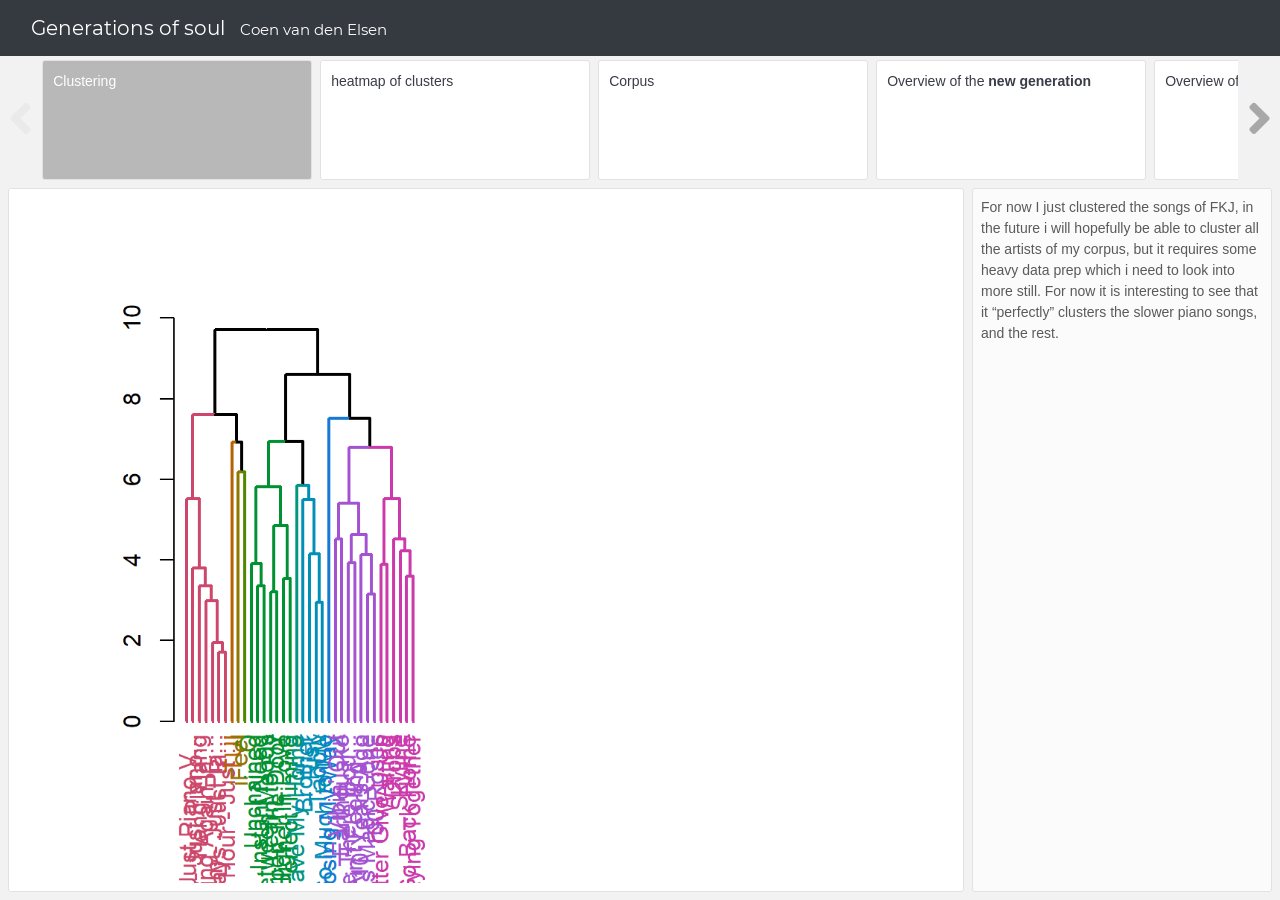
==== commit 86f00712: "er" ====
--- a/index.html
+++ b/index.html
@@ -9,9 +9,9 @@
 
 
 
-<title>Portfolio</title>
-
-<meta property="og:title" content="Portfolio" />
+<title>Generations of soul</title>
+
+<meta property="og:title" content="Generations of soul" />
 
 <meta name='viewport' content='width=device-width, initial-scale=1.0, maximum-scale=1.0, user-scalable=no' />
 
@@ -768,7 +768,7 @@
   
 </span>
 <span class="navbar-brand">
-  Portfolio
+  Generations of soul
   <span class="navbar-author">
     Coen van den Elsen
     </span>
@@ -791,7 +791,6 @@
 <img class="mobile-figure" data-mobile-figure-id=fig5 src="index_files/figure-html/unnamed-chunk-8-1.mb.png" />
 <img class="mobile-figure" data-mobile-figure-id=fig6 src="index_files/figure-html/unnamed-chunk-9-1.mb.png" />
 <img class="mobile-figure" data-mobile-figure-id=fig7 src="index_files/figure-html/unnamed-chunk-10-1.mb.png" />
-<img class="mobile-figure" data-mobile-figure-id=fig8 src="index_files/figure-html/unnamed-chunk-11-1.mb.png" />
 <script type="text/javascript">
 
 
@@ -2607,22 +2606,22 @@
 <div class="knitr-options" data-fig-width="576" data-fig-height="460">
 
 </div>
-<div id="htmlwidget-61cd7a92350c21f4959a" style="width:576px;height:460.8px;" class="plotly html-widget"></div>
-<script type="application/json" data-for="htmlwidget-61cd7a92350c21f4959a">{"x":{"data":[{"x":[10.49609375,5.625,null,5.625,5.625,null,5.625,3.5,null,3.5,3.5,null,3.5,1.75,null,1.75,1.75,null,1.75,1,null,1,1,null,1.75,2.5,null,2.5,2.5,null,2.5,2,null,2,2,null,2.5,3,null,3,3,null,3.5,5.25,null,5.25,5.25,null,5.25,4.5,null,4.5,4.5,null,4.5,4,null,4,4,null,4.5,5,null,5,5,null,5.25,6,null,6,6,null,5.625,7.75,null,7.75,7.75,null,7.75,7,null,7,7,null,7.75,8.5,null,8.5,8.5,null,8.5,8,null,8,8,null,8.5,9,null,9,9,null,10.49609375,15.3671875,null,15.3671875,15.3671875,null,15.3671875,12.234375,null,12.234375,12.234375,null,12.234375,10.5,null,10.5,10.5,null,10.5,10,null,10,10,null,10.5,11,null,11,11,null,12.234375,13.96875,null,13.96875,13.96875,null,13.96875,12,null,12,12,null,13.96875,15.9375,null,15.9375,15.9375,null,15.9375,14.875,null,14.875,14.875,null,14.875,13.75,null,13.75,13.75,null,13.75,13,null,13,13,null,13.75,14.5,null,14.5,14.5,null,14.5,14,null,14,14,null,14.5,15,null,15,15,null,14.875,16,null,16,16,null,15.9375,17,null,17,17,null,15.3671875,18.5,null,18.5,18.5,null,18.5,18,null,18,18,null,18.5,19,null,19,19],"y":[11.3107320373418,11.3107320373418,null,11.3107320373418,9.27428066704274,null,9.27428066704274,9.27428066704274,null,9.27428066704274,7.96591327596189,null,7.96591327596189,7.96591327596189,null,7.96591327596189,6.83062543316554,null,6.83062543316554,6.83062543316554,null,6.83062543316554,0,null,6.83062543316554,6.83062543316554,null,6.83062543316554,4.67640334709922,null,4.67640334709922,4.67640334709922,null,4.67640334709922,0,null,4.67640334709922,4.67640334709922,null,4.67640334709922,0,null,7.96591327596189,7.96591327596189,null,7.96591327596189,6.45734632402829,null,6.45734632402829,6.45734632402829,null,6.45734632402829,4.09293861492203,null,4.09293861492203,4.09293861492203,null,4.09293861492203,0,null,4.09293861492203,4.09293861492203,null,4.09293861492203,0,null,6.45734632402829,6.45734632402829,null,6.45734632402829,0,null,9.27428066704274,9.27428066704274,null,9.27428066704274,7.44439307741396,null,7.44439307741396,7.44439307741396,null,7.44439307741396,0,null,7.44439307741396,7.44439307741396,null,7.44439307741396,6.27834366243826,null,6.27834366243826,6.27834366243826,null,6.27834366243826,0,null,6.27834366243826,6.27834366243826,null,6.27834366243826,0,null,11.3107320373418,11.3107320373418,null,11.3107320373418,9.57953146720886,null,9.57953146720886,9.57953146720886,null,9.57953146720886,9.42633485421141,null,9.42633485421141,9.42633485421141,null,9.42633485421141,7.28987669460436,null,7.28987669460436,7.28987669460436,null,7.28987669460436,0,null,7.28987669460436,7.28987669460436,null,7.28987669460436,0,null,9.42633485421141,9.42633485421141,null,9.42633485421141,8.42775727248817,null,8.42775727248817,8.42775727248817,null,8.42775727248817,0,null,8.42775727248817,8.42775727248817,null,8.42775727248817,6.37518448966268,null,6.37518448966268,6.37518448966268,null,6.37518448966268,5.6082734148942,null,5.6082734148942,5.6082734148942,null,5.6082734148942,3.87988654478243,null,3.87988654478243,3.87988654478243,null,3.87988654478243,0,null,3.87988654478243,3.87988654478243,null,3.87988654478243,2.82781082559539,null,2.82781082559539,2.82781082559539,null,2.82781082559539,0,null,2.82781082559539,2.82781082559539,null,2.82781082559539,0,null,5.6082734148942,5.6082734148942,null,5.6082734148942,0,null,6.37518448966268,6.37518448966268,null,6.37518448966268,0,null,9.57953146720886,9.57953146720886,null,9.57953146720886,7.53989533846723,null,7.53989533846723,7.53989533846723,null,7.53989533846723,0,null,7.53989533846723,7.53989533846723,null,7.53989533846723,0],"text":["y: 11.310732","y: 11.310732",null,"y: 11.310732","y: 11.310732",null,"y:  9.274281","y:  9.274281",null,"y:  9.274281","y:  9.274281",null,"y:  7.965913","y:  7.965913",null,"y:  7.965913","y:  7.965913",null,"y:  6.830625","y:  6.830625",null,"y:  6.830625","y:  6.830625",null,"y:  6.830625","y:  6.830625",null,"y:  6.830625","y:  6.830625",null,"y:  4.676403","y:  4.676403",null,"y:  4.676403","y:  4.676403",null,"y:  4.676403","y:  4.676403",null,"y:  4.676403","y:  4.676403",null,"y:  7.965913","y:  7.965913",null,"y:  7.965913","y:  7.965913",null,"y:  6.457346","y:  6.457346",null,"y:  6.457346","y:  6.457346",null,"y:  4.092939","y:  4.092939",null,"y:  4.092939","y:  4.092939",null,"y:  4.092939","y:  4.092939",null,"y:  4.092939","y:  4.092939",null,"y:  6.457346","y:  6.457346",null,"y:  6.457346","y:  6.457346",null,"y:  9.274281","y:  9.274281",null,"y:  9.274281","y:  9.274281",null,"y:  7.444393","y:  7.444393",null,"y:  7.444393","y:  7.444393",null,"y:  7.444393","y:  7.444393",null,"y:  7.444393","y:  7.444393",null,"y:  6.278344","y:  6.278344",null,"y:  6.278344","y:  6.278344",null,"y:  6.278344","y:  6.278344",null,"y:  6.278344","y:  6.278344",null,"y: 11.310732","y: 11.310732",null,"y: 11.310732","y: 11.310732",null,"y:  9.579531","y:  9.579531",null,"y:  9.579531","y:  9.579531",null,"y:  9.426335","y:  9.426335",null,"y:  9.426335","y:  9.426335",null,"y:  7.289877","y:  7.289877",null,"y:  7.289877","y:  7.289877",null,"y:  7.289877","y:  7.289877",null,"y:  7.289877","y:  7.289877",null,"y:  9.426335","y:  9.426335",null,"y:  9.426335","y:  9.426335",null,"y:  8.427757","y:  8.427757",null,"y:  8.427757","y:  8.427757",null,"y:  8.427757","y:  8.427757",null,"y:  8.427757","y:  8.427757",null,"y:  6.375184","y:  6.375184",null,"y:  6.375184","y:  6.375184",null,"y:  5.608273","y:  5.608273",null,"y:  5.608273","y:  5.608273",null,"y:  3.879887","y:  3.879887",null,"y:  3.879887","y:  3.879887",null,"y:  3.879887","y:  3.879887",null,"y:  3.879887","y:  3.879887",null,"y:  2.827811","y:  2.827811",null,"y:  2.827811","y:  2.827811",null,"y:  2.827811","y:  2.827811",null,"y:  2.827811","y:  2.827811",null,"y:  5.608273","y:  5.608273",null,"y:  5.608273","y:  5.608273",null,"y:  6.375184","y:  6.375184",null,"y:  6.375184","y:  6.375184",null,"y:  9.579531","y:  9.579531",null,"y:  9.579531","y:  9.579531",null,"y:  7.539895","y:  7.539895",null,"y:  7.539895","y:  7.539895",null,"y:  7.539895","y:  7.539895",null,"y:  7.539895","y:  7.539895"],"type":"scatter","mode":"lines","line":{"width":2.26771653543307,"color":"rgba(0,0,0,1)","dash":"solid"},"hoveron":"points","name":"(black,solid)","legendgroup":"(black,solid)","showlegend":true,"xaxis":"x","yaxis":"y","hoverinfo":"text","frame":null},{"x":[10.49609375,5.625,3.5,1.75,1,2.5,2,3,5.25,4.5,4,5,6,7.75,7,8.5,8,9,15.3671875,12.234375,10.5,10,11,13.96875,12,15.9375,14.875,13.75,13,14.5,14,15,16,17,18.5,18,19],"y":[11.3107320373418,9.27428066704274,7.96591327596189,6.83062543316554,0,4.67640334709922,0,0,6.45734632402829,4.09293861492203,0,0,0,7.44439307741396,0,6.27834366243826,0,0,9.57953146720886,9.42633485421141,7.28987669460436,0,0,8.42775727248817,0,6.37518448966268,5.6082734148942,3.87988654478243,0,2.82781082559539,0,0,0,0,7.53989533846723,0,0],"text":["y: 11.310732","y:  9.274281","y:  7.965913","y:  6.830625","y:  0.000000","y:  4.676403","y:  0.000000","y:  0.000000","y:  6.457346","y:  4.092939","y:  0.000000","y:  0.000000","y:  0.000000","y:  7.444393","y:  0.000000","y:  6.278344","y:  0.000000","y:  0.000000","y:  9.579531","y:  9.426335","y:  7.289877","y:  0.000000","y:  0.000000","y:  8.427757","y:  0.000000","y:  6.375184","y:  5.608273","y:  3.879887","y:  0.000000","y:  2.827811","y:  0.000000","y:  0.000000","y:  0.000000","y:  0.000000","y:  7.539895","y:  0.000000","y:  0.000000"],"type":"scatter","mode":"markers","marker":{"autocolorscale":false,"color":"transparent","opacity":1,"size":null,"symbol":null,"line":{"width":1.88976377952756,"color":"transparent"}},"hoveron":"points","name":"(NA,1)","legendgroup":"(NA,1)","showlegend":true,"xaxis":"x","yaxis":"y","hoverinfo":"text","frame":null},{"type":"scatter","mode":"markers","marker":{"color":"rgba(44,160,44,1)","line":{"color":"rgba(44,160,44,1)"}},"error_y":{"color":"rgba(44,160,44,1)"},"error_x":{"color":"rgba(44,160,44,1)"},"line":{"color":"rgba(44,160,44,1)"},"xaxis":"x2","yaxis":"y","frame":null},{"x":[1,2,3,4,5,6,7,8,9,10,11,12,13,14,15,16,17,18,19],"y":[1,2,3,4,5,6,7,8,9,10,11,12,13,14,15,16,17,18,19,20,21,22,23,24,25,26,27,28,29,30,31,32,33,34,35,36],"z":[[0.395060193979225,0.586907592069736,0.584887536769159,0.591047192984385,0.539367610335426,0.430374918692471,0.535744017498997,0.387462065183131,0.592023591252604,0.467577816417007,0.150505650265219,0.182109369628279,0.160841793251207,0.160091046302092,0.142801123590465,0.197566061695676,0.237733303758068,0.0600284827290087,0.302666468524242],[0.23385991239878,0.612434378681139,0.451840236942923,0.588870824707598,0.480940614156485,0.644991708381473,0.54213136400546,0.397966804420728,0.561061099261608,0.338595905068078,0.411708828238573,0.426959254111445,0.183530425421323,0.248581810990256,0.319032379692633,0.331510666396754,0.266797370428826,0.188131911147074,0.278820069539513],[0.299237685538185,0.574793184864324,0.519773067215851,0.706243510332317,0.676155309983493,0.503403668293287,0.52565414355595,0.508240561219315,0.590525406156266,0.408406420972899,0.276549411642124,0.382898636313884,0.181561646190816,0.167138983312654,0.141018671574893,0.211990865278869,0.419972856936876,0.356645321022174,0.289238399193035],[0.262773732359063,0.589936193871089,0.518963497324015,0.651428787909224,0.581334352690226,0.421025962676993,0.529131343140264,0.570500593473323,0.59302238131683,0.367899932209576,0.326476701483786,0.413269073940681,0.182200463155628,0.166355879200369,0.112448896907024,0.198596404808762,0.175991799965593,0.309361855518175,0.308917466316355],[0.333297059138026,0.605511860278047,0.601249818953073,0.714929266307681,0.630254801293678,0.497350277039742,0.504742931895187,0.568068953136991,0.592522986284717,0.334379693374424,0.427664976789258,0.484561972790547,0.131067856890279,0.221173167060294,0.19009784977585,0.139866847362904,0.279365615475641,0.355492203632716,0.280440698596727],[0.582694415071877,0.615462980482492,0.711657141260166,0.626018886074872,0.545664617883187,0.449025235303863,0.649824039837205,0.586008661991194,0.594520566413169,0.355976848690091,0.34957276686075,0.461371345755652,0.137168202159773,0.101828100348116,0.0472922594804649,0.175928856320887,0.25265809475116,0.386388966626721,0.304055579144711],[0.52245458142006,0.584311647668576,0.569190561968513,0.472611024260916,0.465886835770284,0.557930848373373,0.698009315115253,0.549818985094453,0.591024801188379,0.365658402456003,0.181051593267928,0.415475171985997,0.131680371123275,0.0936055071691272,0,0.19035365990408,0.212046952943642,0.788323859823711,0.317946685349408],[0.589608069990949,0.602050601076501,0.661604602758938,0.39288462954356,0.316218124675017,0.358142137766332,0.15848195974777,0.512318394357097,0.547577433394561,0.0789198741730794,0.461954778743604,0.230970645016106,0.146456049713819,0.380143301854074,0.423690671464791,0.38199747893793,0.22202299744955,0.640611783248638,0.283218919837667],[0.616579304927747,0.538449963248089,0.494283249541844,0.341831794667114,0.311058542611826,0.504653381750735,0.322370707695837,0.487377984891785,0.290888386888557,0.31022688223623,0.160773819069513,0.124413401003056,0.423727516294072,0.378577093629504,0.355609542524414,0.228476355088233,0.333566172240027,0.640673961147089,1],[0.852530588455382,0.594262767873022,0.471981560176908,0.594562641655125,0.657809132282332,0.783351280053195,0.215068710438023,0.104798374747976,0.293385362049121,0.376205587997338,0.0294528027177503,0.408337193260509,0.566017169669629,0.392672967650628,0.429855806839709,0.373754734033248,0.246373972227753,0.530822572192551,0.285765622641861],[0.514706574929385,0.450620511008855,0.630925482107138,0.486625415061937,0.437583472166635,0.36333972145735,0.378559284859242,0.221478805003726,0.240948883677272,0.255706175668237,0.0632865627841496,0.420837852765406,0.581084497234086,0.556341727118116,0.544050144075449,0.451030467514639,0.546440822720445,0.375021716282604,0.303824060707966],[0.321378537298422,0.417305891193973,0.363448122158089,0.475188008106771,0.6305408859476,0.486901477510067,0.382078821926299,0.168589968497864,0.10950811122517,0.314669641989266,0.257157282647736,0.540469983520945,0.634639500347673,0.641700075357141,0.570895712270292,0.557155808162416,0.727894860583826,0.465349245123476,0.306139245075416],[0.332344771488286,0.226114586048565,0.403871732551695,0.446358602581426,0.521976467629165,0.405369491073035,0.344218533186241,0.408034809514994,0.203993651300921,0.399137282428016,0.413585307662412,0.46201625354784,0.586778177187901,0.44044231849999,0.43566069447442,0.54994340637082,0.586502103807165,0.307406077985075,0.312390242867529],[0.224061497774923,0.207467052100235,0.3048515199978,0.412443666328938,0.226350011511543,0.462554142503093,0.515410508447985,0.485942501124093,0.211983971814727,0.320286550852215,0.279399151738761,0.387297763586582,0.515484211824938,0.575919329925232,0.562685186961226,0.338723068188351,0.558223552451833,0.289154038521547,0.594842735696356],[0.344753131666216,0.237147349753493,0.382124535584544,0.303539567597219,0.259660963275282,0.499810089812585,0.657893984046353,0.381580986441631,0.12543881274957,0.109668808787436,0.306179441505904,0.32438925591926,0.434652213273072,0.552426206556693,0.469871579209009,0.204778463487273,0.464747229916152,0.659355593363552,0.648091976147692],[0.567277995176771,0.43937141860383,0.338792535733462,0.273954745724576,0.436783283026371,0.362752568939533,0.32814898897916,0.325157935833962,0.147861649691437,0.16839688364211,0.333217767875103,0.459097047498052,0.586732589665573,0.575919329925232,0.517461176627322,0.465455271097832,0.332780656924602,0.397405759725023,0.312390242867529],[0.397847543887921,0.53325807444577,0.304799702742348,0.153404635153663,0.22989426153745,0.501378613849143,0.374933229058649,0.170781993236338,0.190010590401761,0.168080958522471,0.413810459527718,0.296599023217129,0.371509603748563,0.545378269546131,0.478426528550766,0.420120174122083,0.43646867856082,0.284824195774857,0.3091489847531],[0.410932903835103,0.418603863394552,0.324571870218888,0.252404959785663,0.302681986619374,0.576663741734361,0.490883958445645,0.0303676986092718,0.350815790742099,0.472346426153845,0.307513776661026,0.160540637318919,0.252193028222762,0.31357945230988,0.30317830999508,0.606612277590506,0.530730516411927,0.425968025258998,0.391801066671043],[0.256059632037595,0.207488901298944,0.372890171944588,0.274478525237578,0.2078715116348,0.203660868647517,0.464324960724056,0.210494087139798,0.206490626461485,0.393392983082723,0.388926971645851,0.307868991414894,0.526710496852562,0.444357839061414,0.488773561048758,0.561277180614757,0.418401826306024,0.403329617686552,0.313779353487999],[0.201359008023298,0.207504433699611,0.256572452637169,0.390057359742417,0.310302695486984,0.274069620538588,0.361900102912034,0.282360271940935,0.433215971040719,0.66004639412344,0.444058196591853,0.301254575865973,0.462951675773874,0.439659214387706,0.565525977951158,0.48091041779411,0.386195698373562,0.480910677344935,0.343413713391351],[0.151671744690156,0.207528922108462,0.396640042176589,0.445382966853959,0.249216468709947,0.0825865802541602,0.54044859364069,0.406420583627668,0.577041740289219,0.671477732896149,0.314349654274058,0.444244200828054,0.329154261052143,0.339421888015273,0.39361044360127,0.539639975239967,0.537014638935334,0.375451309035539,0.3663340386291],[0.401836101669266,0.332937698156284,0.420369176754656,0.376024806778817,0.43662749154711,0.188976291853881,0.12202802201348,0.50862398279976,0.480658499091439,0.494731785369135,0.411119976272883,0.0689476544404948,0.331700331710696,0.466284754205383,0.448154717670006,0.55200409259699,0.830797366904618,0.685719022306846,0.352211413987659],[0.234225761868912,0.364521688370393,0.230831097382697,0.321124756205774,0.465687738897283,0.0694133665767098,0.111202479112024,0.530576130808576,0.379780702604644,0.789936251330227,0.585621155554295,0.141811794077284,0.4744767040271,0.396588488212051,0.252755141781124,0.618976394947529,0.240089849704346,0.357979319570762,0.73143861337587],[0.361092920358849,0.207498722621929,0.184791480996276,0.372966317576554,0.188786754688642,0.207231911817408,0.304108820765048,0.4620555501692,0.439208711426073,0.633880175215211,0.692498219212135,0.260757970098736,0.492974854926547,0.401287112885759,0.571326023189511,0.323267921492073,0.29664695241501,0.267278723339183,0.295026360111659],[0.541259134687839,0.209085190776958,0.155628916704012,0.215876394571984,0.326187156591126,0.175126920436431,0.160378736203716,0.18909028362517,0.441705686586637,0.549781284292919,0.518167552704488,0.526984315977663,0.523371347128533,0.236835249305986,0.360094929737511,0.258356305367704,0.389337759635266,0.250603741481825,0.302897986960987],[0.392437126266995,0.458841001612527,0.358359992834916,0.409918007624125,0.279935593632681,0.305908045877446,0.34007500542037,0.185834939624762,0.471669388513408,0.451957236532374,0.495968274837808,0.48239850176758,0.419131030416001,0.354300866148681,0.415341384439885,0.387149194503356,0.29664695241501,0.261812720811703,0.374668702351918],[0.637186642709055,0.396105678584502,0.470831299296893,0.305957282593787,0.35825963762471,0.286594587947361,0.33674563114875,0.430076277110227,0.427223230655364,0.347963515925685,0.566672580911742,0.364029340335122,0.387607292814582,0.460803025419391,0.450057978421729,0.532427573448371,0.257371186643716,0.380702515186551,0.300582802593537],[0.282503729659429,0.382693299178511,0.389086354891517,0.351689082072071,0.51618704762528,0.36124751460433,0.183631819351714,0.383434949229692,0.394762553568029,0.455821294807101,0.392161605969124,0.233959105013652,0.329092721225642,0.232136624632278,0.269689656609476,0.316055519700476,0.31785586593151,0.245052950911003,0.355915708975578],[0.234321403766833,0.227542355469203,0.436023835343123,0.122283240303776,0.0303087512714752,0.262747576155556,0.41330213189899,0.229305457502181,0.524105866885257,0.268666933838183,0.380822579103882,0.263846113743407,0.264148535739813,0.354300866148681,0.337066280970983,0.156352337172268,0.218488178530134,0.257918123354171,0.571690892021862],[0.262108451590124,0.208881841798867,0.31397841403071,0.193526558171677,0.0857275170803943,0.357916757844742,0.511981389003731,0.622929000269174,0.522108286756806,0.376235185051488,0.691321343394076,0.551290536005268,0.257022641898053,0.190632106681193,0.33219345425636,0.177989542547057,0.303716590253843,0.29871812981058,0.315863019418703],[0.265016866058034,0.225638662908352,0.315153275394704,0.27658812071564,0.31231072058876,0.498276789792272,0.364914441421383,0.644290287859985,0.405749244274512,0.311139303342301,0.344419287819803,0.491270606852558,0.396931171902125,0.397371592324336,0.450719887206963,0.473698016002514,0.349276478548545,0.629917184715038,0.323966164704776],[0.456455380464577,0.333370355556477,0.255096195868294,0.334318277748192,0.368989377122037,0.464944817670424,0.481564636683675,0.383555755782117,0.326844829200682,0.463478911903725,0.620921047627196,0.544577413961259,0.541046909202036,0.629170409560586,0.53282401351863,0.570550268632524,0.201756702311562,0.36952745107401,0.353137487734639],[0.547907195716486,0.417305891193973,0.148507426187047,0.328083500169471,0.387496279107195,0.542033247040504,0.274740325071095,0.450815044438013,0.32484724907223,0.436454546365759,0.408650319143251,0.356691089731416,0.437098375703342,0.522668250289877,0.588133910891619,0.563337866840927,0.551939429928426,0.335442657650327,0.371427444237489],[0.19297862583131,0.207611127014499,0.0234062934881499,0.330159498776185,0.477104788695308,0.363647885521237,0.387406438259594,0.477889928936185,0.258427709801222,0.555874493346362,0.414684692995774,0.555680172487651,0.473112323383389,0.358216386710104,0.401112294088245,0.637522570983063,0.552724945243852,0.290352376200787,0.518441651570526],[0.302337359702076,0.210270672053487,0.146566602785205,0.117059998975401,0.325708728898362,0.219036476642055,0.293889836051428,0.409310941808937,0.187014220209084,0.209005221308084,0.541339200964333,0.599948612292813,0.513125194581576,0.622122472550025,0.478244893336762,0.296479000551857,0.519733301995964,0.311232845007933,0.594842735696356],[0.397699584761203,0.281018810133091,0.40630536647646,0.270012316297968,0.342985636600892,0.247416644767107,0.113925957637061,0.248295619748105,0.291887176952782,0.237871828829172,0.558291430694491,0.842680293124248,0.552873985485953,0.561823455904108,0.540154086464561,0.450000124401554,0.421543887567728,0.256940234587621,0.304518616018201]],"text":[["row: G.F. - Just Piano...<br>column: c12<br>value:  0.053579","row: G.F. - Just Piano...<br>column: instrumentalness<br>value:  1.277632","row: G.F. - Just Piano...<br>column: c11<br>value:  1.264743","row: G.F. - Just Piano...<br>column: c03<br>value:  1.304044","row: G.F. - Just Piano...<br>column: c04<br>value:  0.974311","row: G.F. - Just Piano...<br>column: c07<br>value:  0.278899","row: G.F. - Just Piano...<br>column: c08<br>value:  0.951191","row: G.F. - Just Piano...<br>column: c05<br>value:  0.005101","row: G.F. - Just Piano...<br>column: acousticness<br>value:  1.310274","row: G.F. - Just Piano...<br>column: c06<br>value:  0.516267","row: G.F. - Just Piano...<br>column: c09<br>value: -1.506763","row: G.F. - Just Piano...<br>column: c10<br>value: -1.305121","row: G.F. - Just Piano...<br>column: c02<br>value: -1.440815","row: G.F. - Just Piano...<br>column: energy<br>value: -1.445605","row: G.F. - Just Piano...<br>column: c01<br>value: -1.555921","row: G.F. - Just Piano...<br>column: danceability<br>value: -1.206502","row: G.F. - Just Piano...<br>column: valence<br>value: -0.950221","row: G.F. - Just Piano...<br>column: tempo<br>value: -2.084039","row: G.F. - Just Piano...<br>column: speechiness<br>value: -0.535925"],["row: Ylang Ylang<br>column: c12<br>value: -0.974934","row: Ylang Ylang<br>column: instrumentalness<br>value:  1.440502","row: Ylang Ylang<br>column: c11<br>value:  0.415856","row: Ylang Ylang<br>column: c03<br>value:  1.290158","row: Ylang Ylang<br>column: c04<br>value:  0.601526","row: Ylang Ylang<br>column: c07<br>value:  1.648229","row: Ylang Ylang<br>column: c08<br>value:  0.991944","row: Ylang Ylang<br>column: c05<br>value:  0.072124","row: Ylang Ylang<br>column: acousticness<br>value:  1.112722","row: Ylang Ylang<br>column: c06<br>value: -0.306682","row: Ylang Ylang<br>column: c09<br>value:  0.159803","row: Ylang Ylang<br>column: c10<br>value:  0.257106","row: Ylang Ylang<br>column: c02<br>value: -1.296054","row: Ylang Ylang<br>column: energy<br>value: -0.881003","row: Ylang Ylang<br>column: c01<br>value: -0.431504","row: Ylang Ylang<br>column: danceability<br>value: -0.351889","row: Ylang Ylang<br>column: valence<br>value: -0.764782","row: Ylang Ylang<br>column: tempo<br>value: -1.266695","row: Ylang Ylang<br>column: speechiness<br>value: -0.688073"],["row: Anthem - Just Pia...<br>column: c12<br>value: -0.557801","row: Anthem - Just Pia...<br>column: instrumentalness<br>value:  1.200338","row: Anthem - Just Pia...<br>column: c11<br>value:  0.849291","row: Anthem - Just Pia...<br>column: c03<br>value:  2.039037","row: Anthem - Just Pia...<br>column: c04<br>value:  1.847063","row: Anthem - Just Pia...<br>column: c07<br>value:  0.744848","row: Anthem - Just Pia...<br>column: c08<br>value:  0.886814","row: Anthem - Just Pia...<br>column: c05<br>value:  0.775709","row: Anthem - Just Pia...<br>column: acousticness<br>value:  1.300715","row: Anthem - Just Pia...<br>column: c06<br>value:  0.138733","row: Anthem - Just Pia...<br>column: c09<br>value: -0.702561","row: Anthem - Just Pia...<br>column: c10<br>value: -0.024016","row: Anthem - Just Pia...<br>column: c02<br>value: -1.308615","row: Anthem - Just Pia...<br>column: energy<br>value: -1.400637","row: Anthem - Just Pia...<br>column: c01<br>value: -1.567294","row: Anthem - Just Pia...<br>column: danceability<br>value: -1.114466","row: Anthem - Just Pia...<br>column: valence<br>value:  0.212531","row: Anthem - Just Pia...<br>column: tempo<br>value: -0.191521","row: Anthem - Just Pia...<br>column: speechiness<br>value: -0.621600"],["row: Sundays - Just Pi...<br>column: c12<br>value: -0.790454","row: Sundays - Just Pi...<br>column: instrumentalness<br>value:  1.296956","row: Sundays - Just Pi...<br>column: c11<br>value:  0.844125","row: Sundays - Just Pi...<br>column: c03<br>value:  1.689300","row: Sundays - Just Pi...<br>column: c04<br>value:  1.242073","row: Sundays - Just Pi...<br>column: c07<br>value:  0.219250","row: Sundays - Just Pi...<br>column: c08<br>value:  0.909000","row: Sundays - Just Pi...<br>column: c05<br>value:  1.172950","row: Sundays - Just Pi...<br>column: acousticness<br>value:  1.316647","row: Sundays - Just Pi...<br>column: c06<br>value: -0.119713","row: Sundays - Just Pi...<br>column: c09<br>value: -0.384007","row: Sundays - Just Pi...<br>column: c10<br>value:  0.169758","row: Sundays - Just Pi...<br>column: c02<br>value: -1.304539","row: Sundays - Just Pi...<br>column: energy<br>value: -1.405633","row: Sundays - Just Pi...<br>column: c01<br>value: -1.749579","row: Sundays - Just Pi...<br>column: danceability<br>value: -1.199928","row: Sundays - Just Pi...<br>column: valence<br>value: -1.344153","row: Sundays - Just Pi...<br>column: tempo<br>value: -0.493206","row: Sundays - Just Pi...<br>column: speechiness<br>value: -0.496041"],["row: Last Hour - Just ...<br>column: c12<br>value: -0.340491","row: Last Hour - Just ...<br>column: instrumentalness<br>value:  1.396334","row: Last Hour - Just ...<br>column: c11<br>value:  1.369140","row: Last Hour - Just ...<br>column: c03<br>value:  2.094455","row: Last Hour - Just ...<br>column: c04<br>value:  1.554202","row: Last Hour - Just ...<br>column: c07<br>value:  0.706225","row: Last Hour - Just ...<br>column: c08<br>value:  0.753393","row: Last Hour - Just ...<br>column: c05<br>value:  1.157435","row: Last Hour - Just ...<br>column: acousticness<br>value:  1.313460","row: Last Hour - Just ...<br>column: c06<br>value: -0.333583","row: Last Hour - Just ...<br>column: c09<br>value:  0.261609","row: Last Hour - Just ...<br>column: c10<br>value:  0.624632","row: Last Hour - Just ...<br>column: c02<br>value: -1.630783","row: Last Hour - Just ...<br>column: energy<br>value: -1.055880","row: Last Hour - Just ...<br>column: c01<br>value: -1.254151","row: Last Hour - Just ...<br>column: danceability<br>value: -1.574643","row: Last Hour - Just ...<br>column: valence<br>value: -0.684592","row: Last Hour - Just ...<br>column: tempo<br>value: -0.198878","row: Last Hour - Just ...<br>column: speechiness<br>value: -0.677733"],["row: Fée - Just Piano ...<br>column: c12<br>value:  1.250751","row: Fée - Just Piano ...<br>column: instrumentalness<br>value:  1.459825","row: Fée - Just Piano ...<br>column: c11<br>value:  2.073577","row: Fée - Just Piano ...<br>column: c03<br>value:  1.527176","row: Fée - Just Piano ...<br>column: c04<br>value:  1.014488","row: Fée - Just Piano ...<br>column: c07<br>value:  0.397895","row: Fée - Just Piano ...<br>column: c08<br>value:  1.679061","row: Fée - Just Piano ...<br>column: c05<br>value:  1.271897","row: Fée - Just Piano ...<br>column: acousticness<br>value:  1.326205","row: Fée - Just Piano ...<br>column: c06<br>value: -0.195786","row: Fée - Just Piano ...<br>column: c09<br>value: -0.236646","row: Fée - Just Piano ...<br>column: c10<br>value:  0.476667","row: Fée - Just Piano ...<br>column: c02<br>value: -1.591861","row: Fée - Just Piano ...<br>column: energy<br>value: -1.817343","row: Fée - Just Piano ...<br>column: c01<br>value: -2.165300","row: Fée - Just Piano ...<br>column: danceability<br>value: -1.344554","row: Fée - Just Piano ...<br>column: valence<br>value: -0.854995","row: Fée - Just Piano ...<br>column: tempo<br>value: -0.001746","row: Fée - Just Piano ...<br>column: speechiness<br>value: -0.527062"],["row: Pe - Just Piano V...<br>column: c12<br>value:  0.866400","row: Pe - Just Piano V...<br>column: instrumentalness<br>value:  1.261069","row: Pe - Just Piano V...<br>column: c11<br>value:  1.164591","row: Pe - Just Piano V...<br>column: c03<br>value:  0.548380","row: Pe - Just Piano V...<br>column: c04<br>value:  0.505478","row: Pe - Just Piano V...<br>column: c07<br>value:  1.092750","row: Pe - Just Piano V...<br>column: c08<br>value:  1.986500","row: Pe - Just Piano V...<br>column: c05<br>value:  1.040994","row: Pe - Just Piano V...<br>column: acousticness<br>value:  1.303901","row: Pe - Just Piano V...<br>column: c06<br>value: -0.134014","row: Pe - Just Piano V...<br>column: c09<br>value: -1.311870","row: Pe - Just Piano V...<br>column: c10<br>value:  0.183834","row: Pe - Just Piano V...<br>column: c02<br>value: -1.626875","row: Pe - Just Piano V...<br>column: energy<br>value: -1.869806","row: Pe - Just Piano V...<br>column: c01<br>value: -2.467041","row: Pe - Just Piano V...<br>column: danceability<br>value: -1.252519","row: Pe - Just Piano V...<br>column: valence<br>value: -1.114109","row: Pe - Just Piano V...<br>column: tempo<br>value:  2.562738","row: Pe - Just Piano V...<br>column: speechiness<br>value: -0.438432"],["row: iFeel<br>column: c12<br>value:  1.294862","row: iFeel<br>column: instrumentalness<br>value:  1.374250","row: iFeel<br>column: c11<br>value:  1.754225","row: iFeel<br>column: c03<br>value:  0.039698","row: iFeel<br>column: c04<br>value: -0.449460","row: iFeel<br>column: c07<br>value: -0.181971","row: iFeel<br>column: c08<br>value: -1.455872","row: iFeel<br>column: c05<br>value:  0.801727","row: iFeel<br>column: acousticness<br>value:  1.026692","row: iFeel<br>column: c06<br>value: -1.963505","row: iFeel<br>column: c09<br>value:  0.480390","row: iFeel<br>column: c10<br>value: -0.993369","row: iFeel<br>column: c02<br>value: -1.532601","row: iFeel<br>column: energy<br>value: -0.041596","row: iFeel<br>column: c01<br>value:  0.236252","row: iFeel<br>column: danceability<br>value: -0.029765","row: iFeel<br>column: valence<br>value: -1.050458","row: iFeel<br>column: tempo<br>value:  1.620283","row: iFeel<br>column: speechiness<br>value: -0.660007"],["row: Ô<br>column: c12<br>value:  1.466948","row: Ô<br>column: instrumentalness<br>value:  0.968456","row: Ô<br>column: c11<br>value:  0.686657","row: Ô<br>column: c03<br>value: -0.286036","row: Ô<br>column: c04<br>value: -0.482380","row: Ô<br>column: c07<br>value:  0.752822","row: Ô<br>column: c08<br>value: -0.410205","row: Ô<br>column: c05<br>value:  0.642599","row: Ô<br>column: acousticness<br>value: -0.611073","row: Ô<br>column: c06<br>value: -0.487687","row: Ô<br>column: c09<br>value: -1.441249","row: Ô<br>column: c10<br>value: -1.673241","row: Ô<br>column: c02<br>value:  0.236487","row: Ô<br>column: energy<br>value: -0.051589","row: Ô<br>column: c01<br>value: -0.198130","row: Ô<br>column: danceability<br>value: -1.009283","row: Ô<br>column: valence<br>value: -0.338774","row: Ô<br>column: tempo<br>value:  1.620680","row: Ô<br>column: speechiness<br>value:  3.913305"],["row: TUI<br>column: c12<br>value:  2.972399","row: TUI<br>column: instrumentalness<br>value:  1.324561","row: TUI<br>column: c11<br>value:  0.544364","row: TUI<br>column: c03<br>value:  1.326474","row: TUI<br>column: c04<br>value:  1.730008","row: TUI<br>column: c07<br>value:  2.531011","row: TUI<br>column: c08<br>value: -1.094829","row: TUI<br>column: c05<br>value: -1.798392","row: TUI<br>column: acousticness<br>value: -0.595141","row: TUI<br>column: c06<br>value: -0.066720","row: TUI<br>column: c09<br>value: -2.279122","row: TUI<br>column: c10<br>value:  0.138291","row: TUI<br>column: c02<br>value:  1.144344","row: TUI<br>column: energy<br>value:  0.038348","row: TUI<br>column: c01<br>value:  0.275587","row: TUI<br>column: danceability<br>value: -0.082357","row: TUI<br>column: valence<br>value: -0.895090","row: TUI<br>column: tempo<br>value:  0.919790","row: TUI<br>column: speechiness<br>value: -0.643758"],["row: Unchained<br>column: c12<br>value:  0.816965","row: Unchained<br>column: instrumentalness<br>value:  0.408073","row: Unchained<br>column: c11<br>value:  1.558481","row: Unchained<br>column: c03<br>value:  0.637797","row: Unchained<br>column: c04<br>value:  0.324893","row: Unchained<br>column: c07<br>value: -0.148808","row: Unchained<br>column: c08<br>value: -0.051702","row: Unchained<br>column: c05<br>value: -1.053930","row: Unchained<br>column: acousticness<br>value: -0.929704","row: Unchained<br>column: c06<br>value: -0.835548","row: Unchained<br>column: c09<br>value: -2.063251","row: Unchained<br>column: c10<br>value:  0.218050","row: Unchained<br>column: c02<br>value:  1.240479","row: Unchained<br>column: energy<br>value:  1.082611","row: Unchained<br>column: c01<br>value:  1.004187","row: Unchained<br>column: danceability<br>value:  0.410689","row: Unchained<br>column: valence<br>value:  1.019440","row: Unchained<br>column: tempo<br>value: -0.074273","row: Unchained<br>column: speechiness<br>value: -0.528539"],["row: Between Moods<br>column: c12<br>value: -0.416535","row: Between Moods<br>column: instrumentalness<br>value:  0.195515","row: Between Moods<br>column: c11<br>value: -0.148117","row: Between Moods<br>column: c03<br>value:  0.564822","row: Between Moods<br>column: c04<br>value:  1.556028","row: Between Moods<br>column: c07<br>value:  0.639558","row: Between Moods<br>column: c08<br>value: -0.029246","row: Between Moods<br>column: c05<br>value: -1.391379","row: Between Moods<br>column: acousticness<br>value: -1.768342","row: Between Moods<br>column: c06<br>value: -0.459340","row: Between Moods<br>column: c09<br>value: -0.826289","row: Between Moods<br>column: c10<br>value:  0.981344","row: Between Moods<br>column: c02<br>value:  1.582178","row: Between Moods<br>column: energy<br>value:  1.627227","row: Between Moods<br>column: c01<br>value:  1.175471","row: Between Moods<br>column: danceability<br>value:  1.087805","row: Between Moods<br>column: valence<br>value:  2.177180","row: Between Moods<br>column: tempo<br>value:  0.502048","row: Between Moods<br>column: speechiness<br>value: -0.513767"],["row: Instant Need<br>column: c12<br>value: -0.346567","row: Instant Need<br>column: instrumentalness<br>value: -1.024352","row: Instant Need<br>column: c11<br>value:  0.109800","row: Instant Need<br>column: c03<br>value:  0.380881","row: Instant Need<br>column: c04<br>value:  0.863349","row: Instant Need<br>column: c07<br>value:  0.119356","row: Instant Need<br>column: c08<br>value: -0.270808","row: Instant Need<br>column: c05<br>value:  0.136362","row: Instant Need<br>column: acousticness<br>value: -1.165491","row: Instant Need<br>column: c06<br>value:  0.079593","row: Instant Need<br>column: c09<br>value:  0.171776","row: Instant Need<br>column: c10<br>value:  0.480782","row: Instant Need<br>column: c02<br>value:  1.276806","row: Instant Need<br>column: energy<br>value:  0.343133","row: Instant Need<br>column: c01<br>value:  0.312625","row: Instant Need<br>column: danceability<br>value:  1.041788","row: Instant Need<br>column: valence<br>value:  1.275045","row: Instant Need<br>column: tempo<br>value: -0.505684","row: Instant Need<br>column: speechiness<br>value: -0.473884"],["row: Higher in Love<br>column: c12<br>value: -1.037452","row: Higher in Love<br>column: instrumentalness<br>value: -1.143330","row: Higher in Love<br>column: c11<br>value: -0.521983","row: Higher in Love<br>column: c03<br>value:  0.164492","row: Higher in Love<br>column: c04<br>value: -1.022850","row: Higher in Love<br>column: c07<br>value:  0.484214","row: Higher in Love<br>column: c08<br>value:  0.821456","row: Higher in Love<br>column: c05<br>value:  0.633440","row: Higher in Love<br>column: acousticness<br>value: -1.114510","row: Higher in Love<br>column: c06<br>value: -0.423502","row: Higher in Love<br>column: c09<br>value: -0.684378","row: Higher in Love<br>column: c10<br>value:  0.004052","row: Higher in Love<br>column: c02<br>value:  0.821926","row: Higher in Love<br>column: energy<br>value:  1.207523","row: Higher in Love<br>column: c01<br>value:  1.123085","row: Higher in Love<br>column: danceability<br>value: -0.305871","row: Higher in Love<br>column: valence<br>value:  1.094618","row: Higher in Love<br>column: tempo<br>value: -0.622139","row: Higher in Love<br>column: speechiness<br>value:  1.328261"],["row: Perfect Timing<br>column: c12<br>value: -0.267397","row: Perfect Timing<br>column: instrumentalness<br>value: -0.953959","row: Perfect Timing<br>column: c11<br>value: -0.028955","row: Perfect Timing<br>column: c03<br>value: -0.530354","row: Perfect Timing<br>column: c04<br>value: -0.810315","row: Perfect Timing<br>column: c07<br>value:  0.721920","row: Perfect Timing<br>column: c08<br>value:  1.730550","row: Perfect Timing<br>column: c05<br>value: -0.032423","row: Perfect Timing<br>column: acousticness<br>value: -1.666698","row: Perfect Timing<br>column: c06<br>value: -1.767317","row: Perfect Timing<br>column: c09<br>value: -0.513511","row: Perfect Timing<br>column: c10<br>value: -0.397326","row: Perfect Timing<br>column: c02<br>value:  0.306190","row: Perfect Timing<br>column: energy<br>value:  1.057629","row: Perfect Timing<br>column: c01<br>value:  0.530902","row: Perfect Timing<br>column: danceability<br>value: -1.160484","row: Perfect Timing<br>column: valence<br>value:  0.498207","row: Perfect Timing<br>column: tempo<br>value:  1.739875","row: Perfect Timing<br>column: speechiness<br>value:  1.668010"],["row: Open The Door<br>column: c12<br>value:  1.152388","row: Open The Door<br>column: instrumentalness<br>value:  0.336300","row: Open The Door<br>column: c11<br>value: -0.305428","row: Open The Door<br>column: c03<br>value: -0.719115","row: Open The Door<br>column: c04<br>value:  0.319787","row: Open The Door<br>column: c07<br>value: -0.152555","row: Open The Door<br>column: c08<br>value: -0.373337","row: Open The Door<br>column: c05<br>value: -0.392421","row: Open The Door<br>column: acousticness<br>value: -1.523633","row: Open The Door<br>column: c06<br>value: -1.392611","row: Open The Door<br>column: c09<br>value: -0.340997","row: Open The Door<br>column: c10<br>value:  0.462157","row: Open The Door<br>column: c02<br>value:  1.276515","row: Open The Door<br>column: energy<br>value:  1.207523","row: Open The Door<br>column: c01<br>value:  0.834540","row: Open The Door<br>column: danceability<br>value:  0.502724","row: Open The Door<br>column: valence<br>value: -0.343786","row: Open The Door<br>column: tempo<br>value:  0.068545","row: Open The Door<br>column: speechiness<br>value: -0.473884"],["row: Learn to Fly<br>column: c12<br>value:  0.071364","row: Learn to Fly<br>column: instrumentalness<br>value:  0.935330","row: Learn to Fly<br>column: c11<br>value: -0.522314","row: Learn to Fly<br>column: c03<br>value: -1.488267","row: Learn to Fly<br>column: c04<br>value: -1.000237","row: Learn to Fly<br>column: c07<br>value:  0.731928","row: Learn to Fly<br>column: c08<br>value: -0.074838","row: Learn to Fly<br>column: c05<br>value: -1.377393","row: Learn to Fly<br>column: acousticness<br>value: -1.254708","row: Learn to Fly<br>column: c06<br>value: -1.394627","row: Learn to Fly<br>column: c09<br>value:  0.173212","row: Learn to Fly<br>column: c10<br>value: -0.574637","row: Learn to Fly<br>column: c02<br>value: -0.096682","row: Learn to Fly<br>column: energy<br>value:  1.012661","row: Learn to Fly<br>column: c01<br>value:  0.585485","row: Learn to Fly<br>column: danceability<br>value:  0.213471","row: Learn to Fly<br>column: valence<br>value:  0.317780","row: Learn to Fly<br>column: tempo<br>value: -0.649765","row: Learn to Fly<br>column: speechiness<br>value: -0.494564"],["row: Brother<br>column: c12<br>value:  0.154853","row: Brother<br>column: instrumentalness<br>value:  0.203796","row: Brother<br>column: c11<br>value: -0.396161","row: Brother<br>column: c03<br>value: -0.856610","row: Brother<br>column: c04<br>value: -0.535826","row: Brother<br>column: c07<br>value:  1.212273","row: Brother<br>column: c08<br>value:  0.664968","row: Brother<br>column: c05<br>value: -2.273285","row: Brother<br>column: acousticness<br>value: -0.228715","row: Brother<br>column: c06<br>value:  0.546692","row: Brother<br>column: c09<br>value: -0.504997","row: Brother<br>column: c10<br>value: -1.442737","row: Brother<br>column: c02<br>value: -0.857963","row: Brother<br>column: energy<br>value: -0.466296","row: Brother<br>column: c01<br>value: -0.532659","row: Brother<br>column: danceability<br>value:  1.403355","row: Brother<br>column: valence<br>value:  0.919203","row: Brother<br>column: tempo<br>value:  0.250782","row: Brother<br>column: speechiness<br>value:  0.032785"],["row: So Much to Me<br>column: c12<br>value: -0.833292","row: So Much to Me<br>column: instrumentalness<br>value: -1.143190","row: So Much to Me<br>column: c11<br>value: -0.087873","row: So Much to Me<br>column: c03<br>value: -0.715773","row: So Much to Me<br>column: c04<br>value: -1.140749","row: So Much to Me<br>column: c07<br>value: -1.167615","row: So Much to Me<br>column: c08<br>value:  0.495512","row: So Much to Me<br>column: c05<br>value: -1.124016","row: So Much to Me<br>column: acousticness<br>value: -1.149560","row: So Much to Me<br>column: c06<br>value:  0.042942","row: So Much to Me<br>column: c09<br>value:  0.014447","row: So Much to Me<br>column: c10<br>value: -0.502731","row: So Much to Me<br>column: c02<br>value:  0.893554","row: So Much to Me<br>column: energy<br>value:  0.368115","row: So Much to Me<br>column: c01<br>value:  0.651503","row: So Much to Me<br>column: danceability<br>value:  1.114101","row: So Much to Me<br>column: valence<br>value:  0.202507","row: So Much to Me<br>column: tempo<br>value:  0.106341","row: So Much to Me<br>column: speechiness<br>value: -0.465021"],["row: Tadow<br>column: c12<br>value: -1.182301","row: Tadow<br>column: instrumentalness<br>value: -1.143091","row: Tadow<br>column: c11<br>value: -0.830020","row: Tadow<br>column: c03<br>value:  0.021659","row: Tadow<br>column: c04<br>value: -0.487203","row: Tadow<br>column: c07<br>value: -0.718382","row: Tadow<br>column: c08<br>value: -0.157994","row: Tadow<br>column: c05<br>value: -0.665485","row: Tadow<br>column: acousticness<br>value:  0.297026","row: Tadow<br>column: c06<br>value:  1.744283","row: Tadow<br>column: c09<br>value:  0.366203","row: Tadow<br>column: c10<br>value: -0.544933","row: Tadow<br>column: c02<br>value:  0.486750","row: Tadow<br>column: energy<br>value:  0.338136","row: Tadow<br>column: c01<br>value:  1.141210","row: Tadow<br>column: danceability<br>value:  0.601333","row: Tadow<br>column: valence<br>value: -0.002979","row: Tadow<br>column: tempo<br>value:  0.601335","row: Tadow<br>column: speechiness<br>value: -0.275943"],["row: Risk<br>column: c12<br>value: -1.499323","row: Risk<br>column: instrumentalness<br>value: -1.142935","row: Risk<br>column: c11<br>value:  0.063659","row: Risk<br>column: c03<br>value:  0.374656","row: Risk<br>column: c04<br>value: -0.876954","row: Risk<br>column: c07<br>value: -1.940111","row: Risk<br>column: c08<br>value:  0.981208","row: Risk<br>column: c05<br>value:  0.126062","row: Risk<br>column: acousticness<br>value:  1.214685","row: Risk<br>column: c06<br>value:  1.817219","row: Risk<br>column: c09<br>value: -0.461382","row: Risk<br>column: c10<br>value:  0.367390","row: Risk<br>column: c02<br>value: -0.366923","row: Risk<br>column: energy<br>value: -0.301412","row: Risk<br>column: c01<br>value:  0.044329","row: Risk<br>column: danceability<br>value:  0.976048","row: Risk<br>column: valence<br>value:  0.959298","row: Risk<br>column: tempo<br>value: -0.071532","row: Risk<br>column: speechiness<br>value: -0.129704"],["row: Leave My Home<br>column: c12<br>value:  0.096812","row: Leave My Home<br>column: instrumentalness<br>value: -0.342784","row: Leave My Home<br>column: c11<br>value:  0.215059","row: Leave My Home<br>column: c03<br>value: -0.067873","row: Leave My Home<br>column: c04<br>value:  0.318793","row: Leave My Home<br>column: c07<br>value: -1.261307","row: Leave My Home<br>column: c08<br>value: -1.688460","row: Leave My Home<br>column: c05<br>value:  0.778156","row: Leave My Home<br>column: acousticness<br>value:  0.599726","row: Leave My Home<br>column: c06<br>value:  0.689519","row: Leave My Home<br>column: c09<br>value:  0.156046","row: Leave My Home<br>column: c10<br>value: -2.027132","row: Leave My Home<br>column: c02<br>value: -0.350679","row: Leave My Home<br>column: energy<br>value:  0.508017","row: Leave My Home<br>column: c01<br>value:  0.392341","row: Leave My Home<br>column: danceability<br>value:  1.054936","row: Leave My Home<br>column: valence<br>value:  2.833733","row: Leave My Home<br>column: tempo<br>value:  1.908083","row: Leave My Home<br>column: speechiness<br>value: -0.219811"],["row: Losing My Way<br>column: c12<br>value: -0.972600","row: Losing My Way<br>column: instrumentalness<br>value: -0.141267","row: Losing My Way<br>column: c11<br>value: -0.994259","row: Losing My Way<br>column: c03<br>value: -0.418154","row: Losing My Way<br>column: c04<br>value:  0.504207","row: Losing My Way<br>column: c07<br>value: -2.024160","row: Losing My Way<br>column: c08<br>value: -1.757531","row: Losing My Way<br>column: c05<br>value:  0.918218","row: Losing My Way<br>column: acousticness<br>value: -0.043909","row: Losing My Way<br>column: c06<br>value:  2.573025","row: Losing My Way<br>column: c09<br>value:  1.269424","row: Losing My Way<br>column: c10<br>value: -1.562233","row: Losing My Way<br>column: c02<br>value:  0.560284","row: Losing My Way<br>column: energy<br>value:  0.063330","row: Losing My Way<br>column: c01<br>value: -0.854376","row: Losing My Way<br>column: danceability<br>value:  1.482242","row: Losing My Way<br>column: valence<br>value: -0.935185","row: Losing My Way<br>column: tempo<br>value: -0.183010","row: Losing My Way<br>column: speechiness<br>value:  2.199790"],["row: We Ain't Feeling ...<br>column: c12<br>value: -0.163144","row: We Ain't Feeling ...<br>column: instrumentalness<br>value: -1.143128","row: We Ain't Feeling ...<br>column: c11<br>value: -1.288008","row: We Ain't Feeling ...<br>column: c03<br>value: -0.087387","row: We Ain't Feeling ...<br>column: c04<br>value: -1.262517","row: We Ain't Feeling ...<br>column: c07<br>value: -1.144830","row: We Ain't Feeling ...<br>column: c08<br>value: -0.526722","row: We Ain't Feeling ...<br>column: c05<br>value:  0.481033","row: We Ain't Feeling ...<br>column: acousticness<br>value:  0.335262","row: We Ain't Feeling ...<br>column: c06<br>value:  1.577333","row: We Ain't Feeling ...<br>column: c09<br>value:  1.951337","row: We Ain't Feeling ...<br>column: c10<br>value: -0.803315","row: We Ain't Feeling ...<br>column: c02<br>value:  0.678309","row: We Ain't Feeling ...<br>column: energy<br>value:  0.093309","row: We Ain't Feeling ...<br>column: c01<br>value:  1.178216","row: We Ain't Feeling ...<br>column: danceability<br>value: -0.404480","row: We Ain't Feeling ...<br>column: valence<br>value: -0.574331","row: We Ain't Feeling ...<br>column: tempo<br>value: -0.761711","row: We Ain't Feeling ...<br>column: speechiness<br>value: -0.584671"],["row: Why Are There Bou...<br>column: c12<br>value:  0.986379","row: Why Are There Bou...<br>column: instrumentalness<br>value: -1.133006","row: Why Are There Bou...<br>column: c11<br>value: -1.474075","row: Why Are There Bou...<br>column: c03<br>value: -1.089675","row: Why Are There Bou...<br>column: c04<br>value: -0.385855","row: Why Are There Bou...<br>column: c07<br>value: -1.349671","row: Why Are There Bou...<br>column: c08<br>value: -1.443770","row: Why Are There Bou...<br>column: c05<br>value: -1.260580","row: Why Are There Bou...<br>column: acousticness<br>value:  0.351194","row: Why Are There Bou...<br>column: c06<br>value:  1.040753","row: Why Are There Bou...<br>column: c09<br>value:  0.839047","row: Why Are There Bou...<br>column: c10<br>value:  0.895301","row: Why Are There Bou...<br>column: c02<br>value:  0.872249","row: Why Are There Bou...<br>column: energy<br>value: -0.955951","row: Why Are There Bou...<br>column: c01<br>value: -0.169511","row: Why Are There Bou...<br>column: danceability<br>value: -0.818639","row: Why Are There Bou...<br>column: valence<br>value:  0.017068","row: Why Are There Bou...<br>column: tempo<br>value: -0.868103","row: Why Are There Bou...<br>column: speechiness<br>value: -0.534447"],["row: 100 Roses<br>column: c12<br>value:  0.036843","row: 100 Roses<br>column: instrumentalness<br>value:  0.460523","row: 100 Roses<br>column: c11<br>value: -0.180581","row: 100 Roses<br>column: c03<br>value:  0.148377","row: 100 Roses<br>column: c04<br>value: -0.680956","row: 100 Roses<br>column: c07<br>value: -0.515242","row: 100 Roses<br>column: c08<br>value: -0.297245","row: 100 Roses<br>column: c05<br>value: -1.281350","row: 100 Roses<br>column: acousticness<br>value:  0.542372","row: 100 Roses<br>column: c06<br>value:  0.416602","row: 100 Roses<br>column: c09<br>value:  0.697408","row: 100 Roses<br>column: c10<br>value:  0.610828","row: 100 Roses<br>column: c02<br>value:  0.207160","row: 100 Roses<br>column: energy<br>value: -0.206479","row: 100 Roses<br>column: c01<br>value:  0.182980","row: 100 Roses<br>column: danceability<br>value:  0.003104","row: 100 Roses<br>column: valence<br>value: -0.574331","row: 100 Roses<br>column: tempo<br>value: -0.796586","row: 100 Roses<br>column: speechiness<br>value: -0.076525"],["row: Is Magic Gone<br>column: c12<br>value:  1.598430","row: Is Magic Gone<br>column: instrumentalness<br>value:  0.060250","row: Is Magic Gone<br>column: c11<br>value:  0.537025","row: Is Magic Gone<br>column: c03<br>value: -0.514928","row: Is Magic Gone<br>column: c04<br>value: -0.181221","row: Is Magic Gone<br>column: c07<br>value: -0.638469","row: Is Magic Gone<br>column: c08<br>value: -0.318488","row: Is Magic Gone<br>column: c05<br>value:  0.276994","row: Is Magic Gone<br>column: acousticness<br>value:  0.258791","row: Is Magic Gone<br>column: c06<br>value: -0.246914","row: Is Magic Gone<br>column: c09<br>value:  1.148526","row: Is Magic Gone<br>column: c10<br>value: -0.144408","row: Is Magic Gone<br>column: c02<br>value:  0.006027","row: Is Magic Gone<br>column: energy<br>value:  0.473041","row: Is Magic Gone<br>column: c01<br>value:  0.404484","row: Is Magic Gone<br>column: danceability<br>value:  0.930031","row: Is Magic Gone<br>column: valence<br>value: -0.824924","row: Is Magic Gone<br>column: tempo<br>value: -0.038028","row: Is Magic Gone<br>column: speechiness<br>value: -0.549219"],["row: 10 Years Ago<br>column: c12<br>value: -0.664570","row: 10 Years Ago<br>column: instrumentalness<br>value: -0.025326","row: 10 Years Ago<br>column: c11<br>value:  0.015464","row: 10 Years Ago<br>column: c03<br>value: -0.223143","row: 10 Years Ago<br>column: c04<br>value:  0.826411","row: 10 Years Ago<br>column: c07<br>value: -0.162157","row: 10 Years Ago<br>column: c08<br>value: -1.295407","row: 10 Years Ago<br>column: c05<br>value: -0.020594","row: 10 Years Ago<br>column: acousticness<br>value:  0.051680","row: 10 Years Ago<br>column: c06<br>value:  0.441256","row: 10 Years Ago<br>column: c09<br>value:  0.035085","row: 10 Years Ago<br>column: c10<br>value: -0.974301","row: 10 Years Ago<br>column: c02<br>value: -0.367316","row: 10 Years Ago<br>column: energy<br>value: -0.985929","row: 10 Years Ago<br>column: c01<br>value: -0.746328","row: 10 Years Ago<br>column: danceability<br>value: -0.450498","row: 10 Years Ago<br>column: valence<br>value: -0.439011","row: 10 Years Ago<br>column: tempo<br>value: -0.903519","row: 10 Years Ago<br>column: speechiness<br>value: -0.196176"],["row: Earthquake<br>column: c12<br>value: -0.971990","row: Earthquake<br>column: instrumentalness<br>value: -1.015242","row: Earthquake<br>column: c11<br>value:  0.314941","row: Earthquake<br>column: c03<br>value: -1.686832","row: Earthquake<br>column: c04<br>value: -2.273661","row: Earthquake<br>column: c07<br>value: -0.790621","row: Earthquake<br>column: c08<br>value:  0.169969","row: Earthquake<br>column: c05<br>value: -1.003993","row: Earthquake<br>column: acousticness<br>value:  0.876935","row: Earthquake<br>column: c06<br>value: -0.752853","row: Earthquake<br>column: c09<br>value: -0.037262","row: Earthquake<br>column: c10<br>value: -0.783612","row: Earthquake<br>column: c02<br>value: -0.781682","row: Earthquake<br>column: energy<br>value: -0.206479","row: Earthquake<br>column: c01<br>value: -0.316442","row: Earthquake<br>column: danceability<br>value: -1.469459","row: Earthquake<br>column: valence<br>value: -1.073011","row: Earthquake<br>column: tempo<br>value: -0.821435","row: Earthquake<br>column: speechiness<br>value:  1.180544"],["row: Vibin' Out<br>column: c12<br>value: -0.794699","row: Vibin' Out<br>column: instrumentalness<br>value: -1.134303","row: Vibin' Out<br>column: c11<br>value: -0.463751","row: Vibin' Out<br>column: c03<br>value: -1.232275","row: Vibin' Out<br>column: c04<br>value: -1.920070","row: Vibin' Out<br>column: c07<br>value: -0.183409","row: Vibin' Out<br>column: c08<br>value:  0.799577","row: Vibin' Out<br>column: c05<br>value:  1.507461","row: Vibin' Out<br>column: acousticness<br>value:  0.864190","row: Vibin' Out<br>column: c06<br>value: -0.066531","row: Vibin' Out<br>column: c09<br>value:  1.943828","row: Vibin' Out<br>column: c10<br>value:  1.050383","row: Vibin' Out<br>column: c02<br>value: -0.827148","row: Vibin' Out<br>column: energy<br>value: -1.250743","row: Vibin' Out<br>column: c01<br>value: -0.347532","row: Vibin' Out<br>column: danceability<br>value: -1.331407","row: Vibin' Out<br>column: valence<br>value: -0.529225","row: Vibin' Out<br>column: tempo<br>value: -0.561116","row: Vibin' Out<br>column: speechiness<br>value: -0.451726"],["row: Skyline<br>column: c12<br>value: -0.776142","row: Skyline<br>column: instrumentalness<br>value: -1.027389","row: Skyline<br>column: c11<br>value: -0.456255","row: Skyline<br>column: c03<br>value: -0.702314","row: Skyline<br>column: c04<br>value: -0.474391","row: Skyline<br>column: c07<br>value:  0.712137","row: Skyline<br>column: c08<br>value: -0.138761","row: Skyline<br>column: c05<br>value:  1.643754","row: Skyline<br>column: acousticness<br>value:  0.121779","row: Skyline<br>column: c06<br>value: -0.481865","row: Skyline<br>column: c09<br>value: -0.269527","row: Skyline<br>column: c10<br>value:  0.667435","row: Skyline<br>column: c02<br>value:  0.065517","row: Skyline<br>column: energy<br>value:  0.068327","row: Skyline<br>column: c01<br>value:  0.408707","row: Skyline<br>column: danceability<br>value:  0.555316","row: Skyline<br>column: valence<br>value: -0.238537","row: Skyline<br>column: tempo<br>value:  1.552048","row: Skyline<br>column: speechiness<br>value: -0.400025"],["row: Lying Together<br>column: c12<br>value:  0.445302","row: Lying Together<br>column: instrumentalness<br>value: -0.340023","row: Lying Together<br>column: c11<br>value: -0.839439","row: Lying Together<br>column: c03<br>value: -0.333975","row: Lying Together<br>column: c04<br>value: -0.112762","row: Lying Together<br>column: c07<br>value:  0.499467","row: Lying Together<br>column: c08<br>value:  0.605508","row: Lying Together<br>column: c05<br>value: -0.019823","row: Lying Together<br>column: acousticness<br>value: -0.381658","row: Lying Together<br>column: c06<br>value:  0.490114","row: Lying Together<br>column: c09<br>value:  1.494650","row: Lying Together<br>column: c10<br>value:  1.007551","row: Lying Together<br>column: c02<br>value:  0.985025","row: Lying Together<br>column: energy<br>value:  1.547283","row: Lying Together<br>column: c01<br>value:  0.932560","row: Lying Together<br>column: danceability<br>value:  1.173267","row: Lying Together<br>column: valence<br>value: -1.179764","row: Lying Together<br>column: tempo<br>value: -0.109328","row: Lying Together<br>column: speechiness<br>value: -0.213902"],["row: Go Back Home<br>column: c12<br>value:  1.028796","row: Go Back Home<br>column: instrumentalness<br>value:  0.195515","row: Go Back Home<br>column: c11<br>value: -1.519513","row: Go Back Home<br>column: c03<br>value: -0.373755","row: Go Back Home<br>column: c04<br>value:  0.005319","row: Go Back Home<br>column: c07<br>value:  0.991318","row: Go Back Home<br>column: c08<br>value: -0.714103","row: Go Back Home<br>column: c05<br>value:  0.409315","row: Go Back Home<br>column: acousticness<br>value: -0.394404","row: Go Back Home<br>column: c06<br>value:  0.317690","row: Go Back Home<br>column: c09<br>value:  0.140289","row: Go Back Home<br>column: c10<br>value: -0.191229","row: Go Back Home<br>column: c02<br>value:  0.321797","row: Go Back Home<br>column: energy<br>value:  0.867763","row: Go Back Home<br>column: c01<br>value:  1.285456","row: Go Back Home<br>column: danceability<br>value:  1.127249","row: Go Back Home<br>column: valence<br>value:  1.054523","row: Go Back Home<br>column: tempo<br>value: -0.326801","row: Go Back Home<br>column: speechiness<br>value: -0.097206"],["row: Drops<br>column: c12<br>value: -1.235771","row: Drops<br>column: instrumentalness<br>value: -1.142411","row: Drops<br>column: c11<br>value: -2.317701","row: Drops<br>column: c03<br>value: -0.360510","row: Drops<br>column: c04<br>value:  0.577052","row: Drops<br>column: c07<br>value: -0.146842","row: Drops<br>column: c08<br>value:  0.004746","row: Drops<br>column: c05<br>value:  0.582062","row: Drops<br>column: acousticness<br>value: -0.818183","row: Drops<br>column: c06<br>value:  1.079630","row: Drops<br>column: c09<br>value:  0.178790","row: Drops<br>column: c10<br>value:  1.078390","row: Drops<br>column: c02<br>value:  0.551579","row: Drops<br>column: energy<br>value: -0.181497","row: Drops<br>column: c01<br>value:  0.092194","row: Drops<br>column: danceability<br>value:  1.600573","row: Drops<br>column: valence<br>value:  1.059535","row: Drops<br>column: tempo<br>value: -0.614493","row: Drops<br>column: speechiness<br>value:  0.840796"],["row: Better Give U Up<br>column: c12<br>value: -0.538024","row: Better Give U Up<br>column: instrumentalness<br>value: -1.125442","row: Better Give U Up<br>column: c11<br>value: -1.531896","row: Better Give U Up<br>column: c03<br>value: -1.720158","row: Better Give U Up<br>column: c04<br>value: -0.388907","row: Better Give U Up<br>column: c07<br>value: -1.069513","row: Better Give U Up<br>column: c08<br>value: -0.591923","row: Better Give U Up<br>column: c05<br>value:  0.144504","row: Better Give U Up<br>column: acousticness<br>value: -1.273826","row: Better Give U Up<br>column: c06<br>value: -1.133516","row: Better Give U Up<br>column: c09<br>value:  0.986890","row: Better Give U Up<br>column: c10<br>value:  1.360838","row: Better Give U Up<br>column: c02<br>value:  0.806875","row: Better Give U Up<br>column: energy<br>value:  1.502315","row: Better Give U Up<br>column: c01<br>value:  0.584326","row: Better Give U Up<br>column: danceability<br>value: -0.575403","row: Better Give U Up<br>column: valence<br>value:  0.849037","row: Better Give U Up<br>column: tempo<br>value: -0.481268","row: Better Give U Up<br>column: speechiness<br>value:  1.328261"],["row: Waiting<br>column: c12<br>value:  0.070420","row: Waiting<br>column: instrumentalness<br>value: -0.674044","row: Waiting<br>column: c11<br>value:  0.125327","row: Waiting<br>column: c03<br>value: -0.744269","row: Waiting<br>column: c04<br>value: -0.278674","row: Waiting<br>column: c07<br>value: -0.888438","row: Waiting<br>column: c08<br>value: -1.740154","row: Waiting<br>column: c05<br>value: -0.882829","row: Waiting<br>column: acousticness<br>value: -0.604700","row: Waiting<br>column: c06<br>value: -0.949337","row: Waiting<br>column: c09<br>value:  1.095051","row: Waiting<br>column: c10<br>value:  2.909550","row: Waiting<br>column: c02<br>value:  1.060486","row: Waiting<br>column: energy<br>value:  1.117587","row: Waiting<br>column: c01<br>value:  0.979329","row: Waiting<br>column: danceability<br>value:  0.404115","row: Waiting<br>column: valence<br>value:  0.222554","row: Waiting<br>column: tempo<br>value: -0.827674","row: Waiting<br>column: speechiness<br>value: -0.524107"]],"colorscale":[[0,"#440154"],[0.0234062934881499,"#460A5D"],[0.0294528027177503,"#470C5F"],[0.0303087512714752,"#470C5F"],[0.0303676986092718,"#470C5F"],[0.0472922594804649,"#471365"],[0.0600284827290087,"#481769"],[0.0632865627841496,"#48186A"],[0.0689476544404948,"#481B6D"],[0.0694133665767098,"#481B6D"],[0.0789198741730794,"#481D6F"],[0.0825865802541602,"#481F70"],[0.0857275170803943,"#482071"],[0.0936055071691272,"#482374"],[0.101828100348116,"#482576"],[0.104798374747976,"#482677"],[0.10950811122517,"#482878"],[0.109668808787436,"#482878"],[0.111202479112024,"#482878"],[0.112448896907024,"#482979"],[0.113925957637061,"#482979"],[0.117059998975401,"#472A7A"],[0.12202802201348,"#472C7A"],[0.122283240303776,"#472C7A"],[0.124413401003056,"#472D7B"],[0.12543881274957,"#472D7B"],[0.131067856890279,"#472E7C"],[0.131680371123275,"#472F7D"],[0.137168202159773,"#46307E"],[0.139866847362904,"#46317E"],[0.141018671574893,"#46327E"],[0.141811794077284,"#46327E"],[0.142801123590465,"#46327E"],[0.146456049713819,"#46337F"],[0.146566602785205,"#46337F"],[0.147861649691437,"#463480"],[0.148507426187047,"#463480"],[0.150505650265219,"#463480"],[0.151671744690156,"#453581"],[0.153404635153663,"#453581"],[0.155628916704012,"#453681"],[0.156352337172268,"#453781"],[0.15848195974777,"#453781"],[0.160091046302092,"#453882"],[0.160378736203716,"#453882"],[0.160540637318919,"#453882"],[0.160773819069513,"#453882"],[0.160841793251207,"#453882"],[0.166355879200369,"#443983"],[0.167138983312654,"#443A83"],[0.168080958522471,"#443A83"],[0.16839688364211,"#443A83"],[0.168589968497864,"#443A83"],[0.170781993236338,"#443B84"],[0.175126920436431,"#433C84"],[0.175928856320887,"#433D84"],[0.175991799965593,"#433D84"],[0.177989542547057,"#433D84"],[0.181051593267928,"#433E85"],[0.181561646190816,"#433E85"],[0.182109369628279,"#433E85"],[0.182200463155628,"#433E85"],[0.183530425421323,"#423F85"],[0.183631819351714,"#423F85"],[0.184791480996276,"#423F85"],[0.185834939624762,"#423F85"],[0.187014220209084,"#424086"],[0.188131911147074,"#424086"],[0.188786754688642,"#424086"],[0.188976291853881,"#424086"],[0.18909028362517,"#424086"],[0.190010590401761,"#424086"],[0.19009784977585,"#424086"],[0.19035365990408,"#424186"],[0.190632106681193,"#424186"],[0.19297862583131,"#424186"],[0.193526558171677,"#424186"],[0.197566061695676,"#414387"],[0.198596404808762,"#414387"],[0.201359008023298,"#414487"],[0.201756702311562,"#414487"],[0.203660868647517,"#404588"],[0.203993651300921,"#404588"],[0.204778463487273,"#404588"],[0.206490626461485,"#404688"],[0.207231911817408,"#404688"],[0.207467052100235,"#404688"],[0.207488901298944,"#404688"],[0.207498722621929,"#404688"],[0.207504433699611,"#404688"],[0.207528922108462,"#404688"],[0.207611127014499,"#404688"],[0.2078715116348,"#404688"],[0.208881841798867,"#404688"],[0.209005221308084,"#404688"],[0.209085190776958,"#404688"],[0.210270672053487,"#3F4788"],[0.210494087139798,"#3F4788"],[0.211983971814727,"#3F4788"],[0.211990865278869,"#3F4788"],[0.212046952943642,"#3F4788"],[0.215068710438023,"#3F4889"],[0.215876394571984,"#3F4889"],[0.218488178530134,"#3E4989"],[0.219036476642055,"#3E4989"],[0.221173167060294,"#3E4989"],[0.221478805003726,"#3E4989"],[0.22202299744955,"#3E4A89"],[0.224061497774923,"#3E4A89"],[0.225638662908352,"#3E4B8A"],[0.226114586048565,"#3E4B8A"],[0.226350011511543,"#3E4B8A"],[0.227542355469203,"#3E4C8A"],[0.228476355088233,"#3E4C8A"],[0.229305457502181,"#3E4C8A"],[0.22989426153745,"#3D4D8A"],[0.230831097382697,"#3D4D8A"],[0.230970645016106,"#3D4D8A"],[0.232136624632278,"#3D4D8A"],[0.23385991239878,"#3D4E8A"],[0.233959105013652,"#3D4E8A"],[0.234225761868912,"#3D4E8A"],[0.234321403766833,"#3D4E8A"],[0.236835249305986,"#3D4E8A"],[0.237147349753493,"#3D4E8A"],[0.237733303758068,"#3C4F8A"],[0.237871828829172,"#3C4F8A"],[0.240089849704346,"#3C4F8A"],[0.240948883677272,"#3C4F8A"],[0.245052950911003,"#3C508B"],[0.246373972227753,"#3B518B"],[0.247416644767107,"#3B518B"],[0.248295619748105,"#3B518B"],[0.248581810990256,"#3B518B"],[0.249216468709947,"#3B528B"],[0.250603741481825,"#3B528B"],[0.252193028222762,"#3B528B"],[0.252404959785663,"#3B528B"],[0.25265809475116,"#3B528B"],[0.252755141781124,"#3B528B"],[0.255096195868294,"#3A538B"],[0.255706175668237,"#3A538B"],[0.256059632037595,"#3A538B"],[0.256572452637169,"#3A538B"],[0.256940234587621,"#3A548C"],[0.257022641898053,"#3A548C"],[0.257157282647736,"#3A548C"],[0.257371186643716,"#3A548C"],[0.257918123354171,"#3A548C"],[0.258356305367704,"#3A548C"],[0.258427709801222,"#3A548C"],[0.259660963275282,"#3A548C"],[0.260757970098736,"#3A548C"],[0.261812720811703,"#39558C"],[0.262108451590124,"#39558C"],[0.262747576155556,"#39558C"],[0.262773732359063,"#39558C"],[0.263846113743407,"#39558C"],[0.264148535739813,"#39558C"],[0.265016866058034,"#39568C"],[0.266797370428826,"#39568C"],[0.267278723339183,"#39568C"],[0.268666933838183,"#38578C"],[0.269689656609476,"#38588C"],[0.270012316297968,"#38588C"],[0.273954745724576,"#38598C"],[0.274069620538588,"#38598C"],[0.274478525237578,"#38598C"],[0.274740325071095,"#38598C"],[0.276549411642124,"#375A8C"],[0.27658812071564,"#375A8C"],[0.278820069539513,"#375A8C"],[0.279365615475641,"#375A8C"],[0.279399151738761,"#375A8C"],[0.279935593632681,"#375A8C"],[0.280440698596727,"#375B8D"],[0.281018810133091,"#375B8D"],[0.282360271940935,"#375B8D"],[0.282503729659429,"#375B8D"],[0.283218919837667,"#375B8D"],[0.284824195774857,"#365C8D"],[0.285765622641861,"#365C8D"],[0.286594587947361,"#365C8D"],[0.289154038521547,"#365D8D"],[0.289238399193035,"#365D8D"],[0.290352376200787,"#365D8D"],[0.290888386888557,"#365D8D"],[0.291887176952782,"#365D8D"],[0.293385362049121,"#355E8D"],[0.293889836051428,"#355E8D"],[0.295026360111659,"#355E8D"],[0.296479000551857,"#355F8D"],[0.296599023217129,"#355F8D"],[0.29664695241501,"#355F8D"],[0.29871812981058,"#355F8D"],[0.299237685538185,"#355F8D"],[0.300582802593537,"#34608D"],[0.301254575865973,"#34608D"],[0.302337359702076,"#34608D"],[0.302666468524242,"#34608D"],[0.302681986619374,"#34608D"],[0.302897986960987,"#34608D"],[0.30317830999508,"#34608D"],[0.303539567597219,"#34608D"],[0.303716590253843,"#34608D"],[0.303824060707966,"#34608D"],[0.304055579144711,"#34618D"],[0.304108820765048,"#34618D"],[0.304518616018201,"#34618D"],[0.304799702742348,"#34618D"],[0.3048515199978,"#34618D"],[0.305908045877446,"#34618D"],[0.305957282593787,"#34618D"],[0.306139245075416,"#34618D"],[0.306179441505904,"#34618D"],[0.307406077985075,"#34618D"],[0.307513776661026,"#34618D"],[0.307868991414894,"#33628D"],[0.308917466316355,"#33628D"],[0.3091489847531,"#33628D"],[0.309361855518175,"#33628D"],[0.31022688223623,"#33628D"],[0.310302695486984,"#33628D"],[0.311058542611826,"#33628D"],[0.311139303342301,"#33628D"],[0.311232845007933,"#33628D"],[0.31231072058876,"#33638D"],[0.312390242867529,"#33638D"],[0.31357945230988,"#33638D"],[0.313779353487999,"#33638D"],[0.31397841403071,"#33638D"],[0.314349654274058,"#33638D"],[0.314669641989266,"#33638D"],[0.315153275394704,"#33638D"],[0.315863019418703,"#32648E"],[0.316055519700476,"#32648E"],[0.316218124675017,"#32648E"],[0.31785586593151,"#32648E"],[0.317946685349408,"#32648E"],[0.319032379692633,"#32648E"],[0.320286550852215,"#32658E"],[0.321124756205774,"#32658E"],[0.321378537298422,"#32658E"],[0.322370707695837,"#32658E"],[0.323267921492073,"#32658E"],[0.323966164704776,"#31668E"],[0.32438925591926,"#31668E"],[0.324571870218888,"#31668E"],[0.32484724907223,"#31668E"],[0.325157935833962,"#31668E"],[0.325708728898362,"#31668E"],[0.326187156591126,"#31668E"],[0.326476701483786,"#31668E"],[0.326844829200682,"#31668E"],[0.328083500169471,"#31678E"],[0.32814898897916,"#31678E"],[0.329092721225642,"#31678E"],[0.329154261052143,"#31678E"],[0.330159498776185,"#31678E"],[0.331510666396754,"#31688E"],[0.331700331710696,"#31688E"],[0.33219345425636,"#31688E"],[0.332344771488286,"#31688E"],[0.332780656924602,"#31688E"],[0.332937698156284,"#31688E"],[0.333217767875103,"#31688E"],[0.333297059138026,"#31688E"],[0.333370355556477,"#31688E"],[0.333566172240027,"#31688E"],[0.334318277748192,"#31688E"],[0.334379693374424,"#31688E"],[0.335442657650327,"#30698E"],[0.33674563114875,"#30698E"],[0.337066280970983,"#30698E"],[0.338595905068078,"#30698E"],[0.338723068188351,"#30698E"],[0.338792535733462,"#30698E"],[0.339421888015273,"#306A8E"],[0.34007500542037,"#306A8E"],[0.341831794667114,"#306A8E"],[0.342985636600892,"#306A8E"],[0.343413713391351,"#2F6B8E"],[0.344218533186241,"#2F6B8E"],[0.344419287819803,"#2F6B8E"],[0.344753131666216,"#2F6B8E"],[0.347963515925685,"#2F6C8E"],[0.349276478548545,"#2F6C8E"],[0.34957276686075,"#2F6C8E"],[0.350815790742099,"#2F6C8E"],[0.351689082072071,"#2E6D8E"],[0.352211413987659,"#2E6D8E"],[0.353137487734639,"#2E6D8E"],[0.354300866148681,"#2E6D8E"],[0.355492203632716,"#2E6E8E"],[0.355609542524414,"#2E6E8E"],[0.355915708975578,"#2E6E8E"],[0.355976848690091,"#2E6E8E"],[0.356645321022174,"#2E6E8E"],[0.356691089731416,"#2E6E8E"],[0.357916757844742,"#2E6E8E"],[0.357979319570762,"#2E6E8E"],[0.358142137766332,"#2E6E8E"],[0.358216386710104,"#2E6E8E"],[0.35825963762471,"#2E6E8E"],[0.358359992834916,"#2E6E8E"],[0.360094929737511,"#2E6F8E"],[0.361092920358849,"#2E6F8E"],[0.36124751460433,"#2E6F8E"],[0.361900102912034,"#2E6F8E"],[0.362752568939533,"#2E708E"],[0.36333972145735,"#2D708E"],[0.363448122158089,"#2D708E"],[0.363647885521237,"#2D708E"],[0.364029340335122,"#2D708E"],[0.364521688370393,"#2D708E"],[0.364914441421383,"#2D708E"],[0.365658402456003,"#2D708E"],[0.3663340386291,"#2D708E"],[0.367899932209576,"#2D718E"],[0.368989377122037,"#2D718E"],[0.36952745107401,"#2D718E"],[0.371427444237489,"#2C718E"],[0.371509603748563,"#2C718E"],[0.372890171944588,"#2C718E"],[0.372966317576554,"#2C718E"],[0.373754734033248,"#2C718E"],[0.374668702351918,"#2C728E"],[0.374933229058649,"#2C728E"],[0.375021716282604,"#2C728E"],[0.375451309035539,"#2C728E"],[0.376024806778817,"#2C728E"],[0.376205587997338,"#2C728E"],[0.376235185051488,"#2C728E"],[0.378559284859242,"#2C738E"],[0.378577093629504,"#2C738E"],[0.379780702604644,"#2C738E"],[0.380143301854074,"#2C738E"],[0.380702515186551,"#2C738E"],[0.380822579103882,"#2C738E"],[0.381580986441631,"#2C738E"],[0.38199747893793,"#2C738E"],[0.382078821926299,"#2C738E"],[0.382124535584544,"#2C738E"],[0.382693299178511,"#2B748E"],[0.382898636313884,"#2B748E"],[0.383434949229692,"#2B748E"],[0.383555755782117,"#2B748E"],[0.386195698373562,"#2B748E"],[0.386388966626721,"#2B758E"],[0.387149194503356,"#2B758E"],[0.387297763586582,"#2B758E"],[0.387406438259594,"#2B758E"],[0.387462065183131,"#2B758E"],[0.387496279107195,"#2B758E"],[0.387607292814582,"#2B758E"],[0.388926971645851,"#2B758E"],[0.389086354891517,"#2B758E"],[0.389337759635266,"#2B758E"],[0.390057359742417,"#2B758E"],[0.391801066671043,"#2A768E"],[0.392161605969124,"#2A768E"],[0.392437126266995,"#2A768E"],[0.392672967650628,"#2A768E"],[0.39288462954356,"#2A768E"],[0.393392983082723,"#2A768E"],[0.39361044360127,"#2A768E"],[0.394762553568029,"#2A778E"],[0.395060193979225,"#2A778E"],[0.396105678584502,"#2A778E"],[0.396588488212051,"#2A778E"],[0.396640042176589,"#2A778E"],[0.396931171902125,"#2A778E"],[0.397371592324336,"#2A778E"],[0.397405759725023,"#2A778E"],[0.397699584761203,"#2A778E"],[0.397847543887921,"#2A778E"],[0.397966804420728,"#2A778E"],[0.399137282428016,"#2A788E"],[0.401112294088245,"#2A788E"],[0.401287112885759,"#2A788E"],[0.401836101669266,"#2A788E"],[0.403329617686552,"#29798E"],[0.403871732551695,"#29798E"],[0.405369491073035,"#29798E"],[0.405749244274512,"#29798E"],[0.40630536647646,"#297A8E"],[0.406420583627668,"#297A8E"],[0.408034809514994,"#297A8E"],[0.408337193260509,"#297A8E"],[0.408406420972899,"#297A8E"],[0.408650319143251,"#297A8E"],[0.409310941808937,"#297A8E"],[0.409918007624125,"#297B8E"],[0.410932903835103,"#297B8E"],[0.411119976272883,"#297B8E"],[0.411708828238573,"#297B8E"],[0.412443666328938,"#297B8E"],[0.413269073940681,"#297B8E"],[0.41330213189899,"#297B8E"],[0.413585307662412,"#297B8E"],[0.413810459527718,"#287C8E"],[0.414684692995774,"#287C8E"],[0.415341384439885,"#287C8E"],[0.415475171985997,"#287C8E"],[0.417305891193973,"#287C8E"],[0.418401826306024,"#287D8E"],[0.418603863394552,"#287D8E"],[0.419131030416001,"#287D8E"],[0.419972856936876,"#287D8E"],[0.420120174122083,"#287D8E"],[0.420369176754656,"#287D8E"],[0.420837852765406,"#287D8E"],[0.421025962676993,"#287D8E"],[0.421543887567728,"#287D8E"],[0.423690671464791,"#277E8E"],[0.423727516294072,"#277E8E"],[0.425968025258998,"#277F8E"],[0.426959254111445,"#277F8E"],[0.427223230655364,"#277F8E"],[0.427664976789258,"#277F8E"],[0.429855806839709,"#27808E"],[0.430076277110227,"#27808E"],[0.430374918692471,"#27808E"],[0.433215971040719,"#27808E"],[0.434652213273072,"#26818E"],[0.43566069447442,"#26818E"],[0.436023835343123,"#26818E"],[0.436454546365759,"#26818E"],[0.43646867856082,"#26818E"],[0.43662749154711,"#26818E"],[0.436783283026371,"#26818E"],[0.437098375703342,"#26818E"],[0.437583472166635,"#26828E"],[0.439208711426073,"#26828E"],[0.43937141860383,"#26828E"],[0.439659214387706,"#26828E"],[0.44044231849999,"#26828E"],[0.441705686586637,"#26828E"],[0.444058196591853,"#26828E"],[0.444244200828054,"#26828E"],[0.444357839061414,"#26828E"],[0.445382966853959,"#25838E"],[0.446358602581426,"#25838E"],[0.448154717670006,"#25838E"],[0.449025235303863,"#25848E"],[0.450000124401554,"#25848E"],[0.450057978421729,"#25848E"],[0.450620511008855,"#25848E"],[0.450719887206963,"#25848E"],[0.450815044438013,"#25848E"],[0.451030467514639,"#25848E"],[0.451840236942923,"#25848E"],[0.451957236532374,"#25848E"],[0.455821294807101,"#25858E"],[0.456455380464577,"#25858E"],[0.458841001612527,"#24868E"],[0.459097047498052,"#24868E"],[0.460803025419391,"#24878E"],[0.461371345755652,"#24878E"],[0.461954778743604,"#24878E"],[0.46201625354784,"#24878E"],[0.4620555501692,"#24878E"],[0.462554142503093,"#24878E"],[0.462951675773874,"#24878E"],[0.463478911903725,"#24878E"],[0.464324960724056,"#24878E"],[0.464747229916152,"#23888E"],[0.464944817670424,"#23888E"],[0.465349245123476,"#23888E"],[0.465455271097832,"#23888E"],[0.465687738897283,"#23888E"],[0.465886835770284,"#23888E"],[0.466284754205383,"#23888E"],[0.467577816417007,"#23888E"],[0.469871579209009,"#23898E"],[0.470831299296893,"#23898E"],[0.471669388513408,"#23898E"],[0.471981560176908,"#23898E"],[0.472346426153845,"#23898E"],[0.472611024260916,"#238A8D"],[0.473112323383389,"#238A8D"],[0.473698016002514,"#238A8D"],[0.4744767040271,"#238A8D"],[0.475188008106771,"#238A8D"],[0.477104788695308,"#228B8D"],[0.477889928936185,"#228B8D"],[0.478244893336762,"#228B8D"],[0.478426528550766,"#228B8D"],[0.480658499091439,"#228C8D"],[0.48091041779411,"#228C8D"],[0.480910677344935,"#228C8D"],[0.480940614156485,"#228C8D"],[0.481564636683675,"#228C8D"],[0.48239850176758,"#228C8D"],[0.484561972790547,"#228D8D"],[0.485942501124093,"#228D8D"],[0.486625415061937,"#228D8D"],[0.486901477510067,"#228D8D"],[0.487377984891785,"#228D8D"],[0.488773561048758,"#218E8D"],[0.490883958445645,"#218E8D"],[0.491270606852558,"#218E8D"],[0.492974854926547,"#218F8D"],[0.494283249541844,"#218F8D"],[0.494731785369135,"#218F8D"],[0.495968274837808,"#218F8D"],[0.497350277039742,"#21908D"],[0.498276789792272,"#21908D"],[0.499810089812585,"#21908D"],[0.501378613849143,"#21918C"],[0.503403668293287,"#21918C"],[0.504653381750735,"#20928C"],[0.504742931895187,"#20928C"],[0.508240561219315,"#20928C"],[0.50862398279976,"#20928C"],[0.511981389003731,"#20938C"],[0.512318394357097,"#20938C"],[0.513125194581576,"#20938C"],[0.514706574929385,"#20938C"],[0.515410508447985,"#20938C"],[0.515484211824938,"#20938C"],[0.51618704762528,"#1F948C"],[0.517461176627322,"#1F948C"],[0.518167552704488,"#1F948C"],[0.518441651570526,"#1F948C"],[0.518963497324015,"#1F948C"],[0.519733301995964,"#1F958B"],[0.519773067215851,"#1F958B"],[0.521976467629165,"#1F958B"],[0.522108286756806,"#1F958B"],[0.52245458142006,"#1F958B"],[0.522668250289877,"#1F958B"],[0.523371347128533,"#1F958B"],[0.524105866885257,"#1F968B"],[0.52565414355595,"#1F968B"],[0.526710496852562,"#1F968B"],[0.526984315977663,"#1F968B"],[0.529131343140264,"#1F978B"],[0.530576130808576,"#1F978B"],[0.530730516411927,"#1F978B"],[0.530822572192551,"#1F978B"],[0.532427573448371,"#1F988B"],[0.53282401351863,"#1F988B"],[0.53325807444577,"#1F988B"],[0.535744017498997,"#1F998A"],[0.537014638935334,"#1F998A"],[0.538449963248089,"#1F998A"],[0.539367610335426,"#1F9A8A"],[0.539639975239967,"#1F9A8A"],[0.540154086464561,"#1F9A8A"],[0.54044859364069,"#1F9A8A"],[0.540469983520945,"#1F9A8A"],[0.541046909202036,"#1F9A8A"],[0.541259134687839,"#1F9A8A"],[0.541339200964333,"#1F9A8A"],[0.542033247040504,"#1F9A8A"],[0.54213136400546,"#1F9A8A"],[0.544050144075449,"#1E9B8A"],[0.544577413961259,"#1E9B8A"],[0.545378269546131,"#1E9B8A"],[0.545664617883187,"#1E9B8A"],[0.546440822720445,"#1E9B8A"],[0.547577433394561,"#1E9C89"],[0.547907195716486,"#1E9C89"],[0.549781284292919,"#1E9C89"],[0.549818985094453,"#1E9C89"],[0.54994340637082,"#1E9C89"],[0.551290536005268,"#1E9D89"],[0.551939429928426,"#1E9D89"],[0.55200409259699,"#1E9D89"],[0.552426206556693,"#1E9D89"],[0.552724945243852,"#1E9D89"],[0.552873985485953,"#1E9D89"],[0.555680172487651,"#1F9E89"],[0.555874493346362,"#1F9E89"],[0.556341727118116,"#1F9E89"],[0.557155808162416,"#1F9E89"],[0.557930848373373,"#1F9E89"],[0.558223552451833,"#1F9E89"],[0.558291430694491,"#1F9E89"],[0.561061099261608,"#1F9F88"],[0.561277180614757,"#1F9F88"],[0.561823455904108,"#1F9F88"],[0.562685186961226,"#1F9F88"],[0.563337866840927,"#1FA088"],[0.565525977951158,"#1FA088"],[0.566017169669629,"#1FA088"],[0.566672580911742,"#1FA188"],[0.567277995176771,"#1FA188"],[0.568068953136991,"#1FA188"],[0.569190561968513,"#1FA188"],[0.570500593473323,"#1FA188"],[0.570550268632524,"#1FA188"],[0.570895712270292,"#1FA187"],[0.571326023189511,"#1FA187"],[0.571690892021862,"#1FA187"],[0.574793184864324,"#1FA287"],[0.575919329925232,"#1FA287"],[0.576663741734361,"#1FA287"],[0.577041740289219,"#1FA287"],[0.581084497234086,"#20A386"],[0.581334352690226,"#20A386"],[0.582694415071877,"#20A486"],[0.584311647668576,"#20A486"],[0.584887536769159,"#20A486"],[0.585621155554295,"#20A486"],[0.586008661991194,"#20A486"],[0.586502103807165,"#21A585"],[0.586732589665573,"#21A585"],[0.586778177187901,"#21A585"],[0.586907592069736,"#21A585"],[0.588133910891619,"#21A585"],[0.588870824707598,"#21A585"],[0.589608069990949,"#21A585"],[0.589936193871089,"#21A585"],[0.590525406156266,"#21A685"],[0.591024801188379,"#21A685"],[0.591047192984385,"#21A685"],[0.592023591252604,"#21A685"],[0.592522986284717,"#21A685"],[0.59302238131683,"#21A685"],[0.594262767873022,"#22A785"],[0.594520566413169,"#22A785"],[0.594562641655125,"#22A785"],[0.594842735696356,"#22A785"],[0.599948612292813,"#22A884"],[0.601249818953073,"#22A884"],[0.602050601076501,"#23A983"],[0.605511860278047,"#23A983"],[0.606612277590506,"#24AA83"],[0.612434378681139,"#25AB82"],[0.615462980482492,"#25AC82"],[0.616579304927747,"#25AC82"],[0.618976394947529,"#26AD81"],[0.620921047627196,"#26AD81"],[0.622122472550025,"#27AD81"],[0.622929000269174,"#27AD81"],[0.626018886074872,"#28AE80"],[0.629170409560586,"#28AE80"],[0.629917184715038,"#29AF7F"],[0.630254801293678,"#29AF7F"],[0.6305408859476,"#29AF7F"],[0.630925482107138,"#29AF7F"],[0.633880175215211,"#2AB07F"],[0.634639500347673,"#2AB07F"],[0.637186642709055,"#2BB07F"],[0.637522570983063,"#2BB17E"],[0.640611783248638,"#2CB17E"],[0.640673961147089,"#2CB17E"],[0.641700075357141,"#2DB27D"],[0.644290287859985,"#2DB27D"],[0.644991708381473,"#2DB27D"],[0.648091976147692,"#2EB37C"],[0.649824039837205,"#2FB47C"],[0.651428787909224,"#2FB47C"],[0.657809132282332,"#32B67A"],[0.657893984046353,"#32B67A"],[0.659355593363552,"#32B67A"],[0.66004639412344,"#33B67A"],[0.661604602758938,"#33B679"],[0.671477732896149,"#37B878"],[0.676155309983493,"#39B977"],[0.685719022306846,"#3DBC74"],[0.691321343394076,"#3FBC73"],[0.692498219212135,"#40BD72"],[0.698009315115253,"#42BE71"],[0.706243510332317,"#46C06F"],[0.711657141260166,"#49C16E"],[0.714929266307681,"#4BC16D"],[0.727894860583826,"#51C569"],[0.73143861337587,"#53C568"],[0.783351280053195,"#70CF57"],[0.788323859823711,"#73D056"],[0.789936251330227,"#74D055"],[0.830797366904618,"#8ED645"],[0.842680293124248,"#95D840"],[0.852530588455382,"#9CD93C"],[1,"#FDE725"]],"type":"heatmap","showscale":false,"autocolorscale":false,"showlegend":false,"xaxis":"x","yaxis":"y2","hoverinfo":"text","frame":null},{"x":[1],"y":[1],"name":"99_b20debbaad0dfc1f49ec3f63b13a2615","type":"scatter","mode":"markers","opacity":0,"hoverinfo":"skip","showlegend":false,"marker":{"color":[0,1],"colorscale":[[0,"#440154"],[0.00334448160535118,"#440256"],[0.00668896321070237,"#450357"],[0.0100334448160535,"#450558"],[0.0133779264214047,"#450659"],[0.0167224080267558,"#46075B"],[0.020066889632107,"#46085C"],[0.0234113712374582,"#460A5D"],[0.0267558528428094,"#460B5E"],[0.0301003344481605,"#470C5F"],[0.0334448160535117,"#470E61"],[0.0367892976588629,"#470F62"],[0.0401337792642141,"#471063"],[0.0434782608695652,"#471164"],[0.0468227424749164,"#471365"],[0.0501672240802675,"#481467"],[0.0535117056856187,"#481568"],[0.0568561872909699,"#481768"],[0.0602006688963211,"#481769"],[0.0635451505016723,"#48186A"],[0.0668896321070234,"#481A6C"],[0.0702341137123746,"#481B6D"],[0.0735785953177257,"#481C6E"],[0.0769230769230769,"#481D6F"],[0.0802675585284281,"#481E6F"],[0.0836120401337793,"#481F70"],[0.0869565217391304,"#482071"],[0.0903010033444816,"#482173"],[0.0936454849498328,"#482374"],[0.096989966555184,"#482475"],[0.100334448160535,"#482576"],[0.103678929765886,"#482576"],[0.107023411371237,"#482777"],[0.110367892976589,"#482878"],[0.11371237458194,"#482979"],[0.117056856187291,"#472A7A"],[0.120401337792642,"#472B7A"],[0.123745819397993,"#472D7B"],[0.127090301003344,"#472D7B"],[0.130434782608696,"#472E7C"],[0.133779264214047,"#472F7D"],[0.137123745819398,"#46307E"],[0.140468227424749,"#46327E"],[0.1438127090301,"#46337F"],[0.147157190635451,"#463480"],[0.150501672240803,"#463480"],[0.153846153846154,"#453581"],[0.157190635451505,"#453781"],[0.160535117056856,"#453882"],[0.163879598662207,"#443983"],[0.167224080267559,"#443A83"],[0.17056856187291,"#443A83"],[0.173913043478261,"#443C84"],[0.177257525083612,"#433D84"],[0.180602006688963,"#433E85"],[0.183946488294314,"#423F85"],[0.187290969899666,"#424086"],[0.190635451505017,"#424186"],[0.193979933110368,"#424186"],[0.197324414715719,"#414387"],[0.20066889632107,"#414487"],[0.204013377926421,"#404588"],[0.207357859531773,"#404688"],[0.210702341137124,"#3F4788"],[0.214046822742475,"#3F4889"],[0.217391304347826,"#3F4889"],[0.220735785953177,"#3E4989"],[0.224080267558528,"#3E4A89"],[0.22742474916388,"#3E4C8A"],[0.230769230769231,"#3D4D8A"],[0.234113712374582,"#3D4E8A"],[0.237458193979933,"#3C4F8A"],[0.240802675585284,"#3C4F8A"],[0.244147157190635,"#3C508B"],[0.247491638795987,"#3B518B"],[0.250836120401338,"#3B528B"],[0.254180602006689,"#3A538B"],[0.25752508361204,"#3A548C"],[0.260869565217391,"#39558C"],[0.264214046822742,"#39558C"],[0.267558528428094,"#39568C"],[0.270903010033445,"#38588C"],[0.274247491638796,"#38598C"],[0.277591973244147,"#375A8C"],[0.280936454849498,"#375B8D"],[0.284280936454849,"#375B8D"],[0.287625418060201,"#365C8D"],[0.290969899665552,"#365D8D"],[0.294314381270903,"#355E8D"],[0.297658862876254,"#355F8D"],[0.301003344481605,"#34608D"],[0.304347826086956,"#34618D"],[0.307692307692308,"#34618D"],[0.311036789297659,"#33628D"],[0.31438127090301,"#33638D"],[0.317725752508361,"#32648E"],[0.321070234113712,"#32658E"],[0.324414715719064,"#31668E"],[0.327759197324415,"#31678E"],[0.331103678929766,"#31678E"],[0.334448160535117,"#31688E"],[0.337792642140468,"#30698E"],[0.341137123745819,"#306A8E"],[0.344481605351171,"#2F6B8E"],[0.347826086956522,"#2F6C8E"],[0.351170568561873,"#2E6D8E"],[0.354515050167224,"#2E6D8E"],[0.357859531772575,"#2E6E8E"],[0.361204013377926,"#2E6F8E"],[0.364548494983278,"#2D708E"],[0.367892976588629,"#2D718E"],[0.37123745819398,"#2C718E"],[0.374581939799331,"#2C728E"],[0.377926421404682,"#2C728E"],[0.381270903010033,"#2C738E"],[0.384615384615385,"#2B748E"],[0.387959866220736,"#2B758E"],[0.391304347826087,"#2A768E"],[0.394648829431438,"#2A778E"],[0.397993311036789,"#2A778E"],[0.40133779264214,"#2A788E"],[0.404682274247492,"#29798E"],[0.408026755852843,"#297A8E"],[0.411371237458194,"#297B8E"],[0.414715719063545,"#287C8E"],[0.418060200668896,"#287D8E"],[0.421404682274247,"#287D8E"],[0.424749163879599,"#277E8E"],[0.42809364548495,"#277F8E"],[0.431438127090301,"#27808E"],[0.434782608695652,"#26818E"],[0.438127090301003,"#26828E"],[0.441471571906354,"#26828E"],[0.444816053511706,"#26828E"],[0.448160535117057,"#25838E"],[0.451505016722408,"#25848E"],[0.454849498327759,"#25858E"],[0.45819397993311,"#24868E"],[0.461538461538462,"#24878E"],[0.464882943143813,"#23888E"],[0.468227424749164,"#23888E"],[0.471571906354515,"#23898E"],[0.474916387959866,"#238A8D"],[0.478260869565217,"#228B8D"],[0.481605351170569,"#228C8D"],[0.48494983277592,"#228D8D"],[0.488294314381271,"#218E8D"],[0.491638795986622,"#218E8D"],[0.494983277591973,"#218F8D"],[0.498327759197324,"#21908D"],[0.501672240802676,"#21918C"],[0.505016722408027,"#20928C"],[0.508361204013378,"#20928C"],[0.511705685618729,"#20928C"],[0.51505016722408,"#20938C"],[0.518394648829431,"#1F948C"],[0.521739130434783,"#1F958B"],[0.525083612040134,"#1F968B"],[0.528428093645485,"#1F978B"],[0.531772575250836,"#1F988B"],[0.535117056856187,"#1F988B"],[0.538461538461538,"#1F998A"],[0.54180602006689,"#1F9A8A"],[0.545150501672241,"#1E9B8A"],[0.548494983277592,"#1E9C89"],[0.551839464882943,"#1E9D89"],[0.555183946488294,"#1F9E89"],[0.558528428093645,"#1F9E89"],[0.561872909698997,"#1F9F88"],[0.565217391304348,"#1FA088"],[0.568561872909699,"#1FA188"],[0.57190635451505,"#1FA187"],[0.575250836120401,"#1FA287"],[0.578595317725752,"#20A386"],[0.581939799331104,"#20A386"],[0.585284280936455,"#20A486"],[0.588628762541806,"#21A585"],[0.591973244147157,"#21A685"],[0.595317725752508,"#22A785"],[0.598662207357859,"#22A884"],[0.602006688963211,"#23A983"],[0.605351170568562,"#23A983"],[0.608695652173913,"#24AA83"],[0.612040133779264,"#25AB82"],[0.615384615384615,"#25AC82"],[0.618729096989967,"#26AD81"],[0.622073578595318,"#27AD81"],[0.625418060200669,"#27AD81"],[0.62876254180602,"#28AE80"],[0.632107023411371,"#29AF7F"],[0.635451505016722,"#2AB07F"],[0.638795986622073,"#2CB17E"],[0.642140468227425,"#2DB27D"],[0.645484949832776,"#2EB37C"],[0.648829431438127,"#2EB37C"],[0.652173913043478,"#30B47C"],[0.655518394648829,"#31B57B"],[0.658862876254181,"#32B67A"],[0.662207357859532,"#34B679"],[0.665551839464883,"#35B779"],[0.668896321070234,"#36B878"],[0.672240802675585,"#37B878"],[0.675585284280936,"#39B977"],[0.678929765886288,"#3ABA76"],[0.682274247491639,"#3BBB75"],[0.68561872909699,"#3DBC74"],[0.688963210702341,"#3EBC73"],[0.692307692307692,"#40BD72"],[0.695652173913043,"#41BD72"],[0.698996655518395,"#42BE71"],[0.702341137123746,"#44BF70"],[0.705685618729097,"#46C06F"],[0.709030100334448,"#48C16E"],[0.712374581939799,"#49C16D"],[0.71571906354515,"#4BC26C"],[0.719063545150502,"#4DC26C"],[0.722408026755853,"#4EC36B"],[0.725752508361204,"#50C46A"],[0.729096989966555,"#52C569"],[0.732441471571906,"#54C568"],[0.735785953177257,"#55C667"],[0.739130434782609,"#57C666"],[0.74247491638796,"#59C765"],[0.745819397993311,"#5AC864"],[0.749163879598662,"#5CC863"],[0.752508361204013,"#5EC962"],[0.755852842809365,"#5FCA61"],[0.759197324414716,"#62CB5F"],[0.762541806020067,"#64CB5F"],[0.765886287625418,"#66CB5D"],[0.769230769230769,"#67CC5C"],[0.77257525083612,"#69CD5B"],[0.775919732441471,"#6CCD5A"],[0.779264214046823,"#6DCE59"],[0.782608695652174,"#6FCF57"],[0.785953177257525,"#71CF57"],[0.789297658862876,"#74D055"],[0.792642140468227,"#75D054"],[0.795986622073579,"#77D153"],[0.79933110367893,"#79D151"],[0.802675585284281,"#7BD250"],[0.806020066889632,"#7ED34F"],[0.809364548494983,"#80D34E"],[0.812709030100334,"#82D34D"],[0.816053511705686,"#84D44B"],[0.819397993311037,"#86D549"],[0.822742474916388,"#88D548"],[0.826086956521739,"#8AD647"],[0.82943143812709,"#8DD645"],[0.832775919732441,"#8FD644"],[0.836120401337793,"#91D743"],[0.839464882943144,"#93D741"],[0.842809364548495,"#95D840"],[0.846153846153846,"#97D83E"],[0.849498327759197,"#9AD93D"],[0.852842809364548,"#9CD93C"],[0.8561872909699,"#9ED93A"],[0.859531772575251,"#A0DA39"],[0.862876254180602,"#A2DA37"],[0.866220735785953,"#A5DB36"],[0.869565217391304,"#A7DB35"],[0.872909698996655,"#A9DC33"],[0.876254180602007,"#ABDC31"],[0.879598662207358,"#AEDC30"],[0.882943143812709,"#B0DD2F"],[0.88628762541806,"#B2DD2D"],[0.889632107023411,"#B5DE2B"],[0.892976588628763,"#B7DE2A"],[0.896321070234114,"#B9DE28"],[0.899665551839465,"#BBDE27"],[0.903010033444816,"#BEDF26"],[0.906354515050167,"#C0DF25"],[0.909698996655518,"#C2DF23"],[0.91304347826087,"#C4E021"],[0.916387959866221,"#C7E020"],[0.919732441471572,"#C9E11F"],[0.923076923076923,"#CBE11E"],[0.926421404682274,"#CEE11D"],[0.929765886287625,"#D0E11C"],[0.933110367892977,"#D2E21B"],[0.936454849498328,"#D4E21A"],[0.939799331103679,"#D7E219"],[0.94314381270903,"#D9E319"],[0.946488294314381,"#DBE319"],[0.949832775919732,"#DDE318"],[0.953177257525084,"#DFE318"],[0.956521739130435,"#E2E418"],[0.959866220735786,"#E4E419"],[0.963210702341137,"#E6E419"],[0.966555183946488,"#E8E419"],[0.969899665551839,"#EBE51A"],[0.973244147157191,"#EDE51B"],[0.976588628762542,"#EFE51C"],[0.979933110367893,"#F1E51D"],[0.983277591973244,"#F3E61E"],[0.986622073578595,"#F5E61F"],[0.989966555183946,"#F7E620"],[0.993311036789298,"#F9E622"],[0.996655518394649,"#FBE723"],[1,"#FDE725"]],"colorbar":{"bgcolor":"rgba(255,255,255,1)","bordercolor":"transparent","borderwidth":1.88976377952756,"thickness":23.04,"title":null,"titlefont":{"color":"rgba(0,0,0,1)","family":"","size":14.6118721461187},"tickmode":"array","ticktext":["-2","0","2"],"tickvals":[0.0732000211518568,0.386662643588843,0.70012526602583],"tickfont":{"color":"rgba(0,0,0,1)","family":"","size":11.689497716895},"ticklen":2,"len":0.5}},"xaxis":"x","yaxis":"y2","frame":null},{"x":[9.6780542465359,9.6780542465359,null,9.6780542465359,7.59584946810591,null,7.59584946810591,7.59584946810591,null,7.59584946810591,5.46876131502595,null,5.46876131502595,5.46876131502595,null,5.46876131502595,3.78461554211254,null,3.78461554211254,3.78461554211254,null,3.78461554211254,0,null,3.78461554211254,3.78461554211254,null,3.78461554211254,3.02780767188599,null,3.02780767188599,3.02780767188599,null,3.02780767188599,0,null,3.02780767188599,3.02780767188599,null,3.02780767188599,1.93985881666686,null,1.93985881666686,1.93985881666686,null,1.93985881666686,0,null,1.93985881666686,1.93985881666686,null,1.93985881666686,1.68817119647101,null,1.68817119647101,1.68817119647101,null,1.68817119647101,0,null,1.68817119647101,1.68817119647101,null,1.68817119647101,0,null,5.46876131502595,5.46876131502595,null,5.46876131502595,3.29583273345266,null,3.29583273345266,3.29583273345266,null,3.29583273345266,0,null,3.29583273345266,3.29583273345266,null,3.29583273345266,0,null,7.59584946810591,7.59584946810591,null,7.59584946810591,6.91035523389619,null,6.91035523389619,6.91035523389619,null,6.91035523389619,6.17645290258047,null,6.17645290258047,6.17645290258047,null,6.17645290258047,0,null,6.17645290258047,6.17645290258047,null,6.17645290258047,0,null,6.91035523389619,6.91035523389619,null,6.91035523389619,0,null,9.6780542465359,9.6780542465359,null,9.6780542465359,8.51895980152387,null,8.51895980152387,8.51895980152387,null,8.51895980152387,6.87890450442203,null,6.87890450442203,6.87890450442203,null,6.87890450442203,5.77589997636603,null,5.77589997636603,5.77589997636603,null,5.77589997636603,3.87731378900698,null,3.87731378900698,3.87731378900698,null,3.87731378900698,0,null,3.87731378900698,3.87731378900698,null,3.87731378900698,3.31004378078765,null,3.31004378078765,3.31004378078765,null,3.31004378078765,0,null,3.31004378078765,3.31004378078765,null,3.31004378078765,0,null,5.77589997636603,5.77589997636603,null,5.77589997636603,4.82038268158043,null,4.82038268158043,4.82038268158043,null,4.82038268158043,3.52803380706395,null,3.52803380706395,3.52803380706395,null,3.52803380706395,0,null,3.52803380706395,3.52803380706395,null,3.52803380706395,0,null,4.82038268158043,4.82038268158043,null,4.82038268158043,3.19142699314572,null,3.19142699314572,3.19142699314572,null,3.19142699314572,0,null,3.19142699314572,3.19142699314572,null,3.19142699314572,0,null,6.87890450442203,6.87890450442203,null,6.87890450442203,5.75685964324344,null,5.75685964324344,5.75685964324344,null,5.75685964324344,5.48452467041421,null,5.48452467041421,5.48452467041421,null,5.48452467041421,0,null,5.48452467041421,5.48452467041421,null,5.48452467041421,4.12108737159037,null,4.12108737159037,4.12108737159037,null,4.12108737159037,2.93043721611531,null,2.93043721611531,2.93043721611531,null,2.93043721611531,0,null,2.93043721611531,2.93043721611531,null,2.93043721611531,0,null,4.12108737159037,4.12108737159037,null,4.12108737159037,0,null,5.75685964324344,5.75685964324344,null,5.75685964324344,0,null,8.51895980152387,8.51895980152387,null,8.51895980152387,7.46252258821927,null,7.46252258821927,7.46252258821927,null,7.46252258821927,0,null,7.46252258821927,7.46252258821927,null,7.46252258821927,6.758774481779,null,6.758774481779,6.758774481779,null,6.758774481779,5.38024380783401,null,5.38024380783401,5.38024380783401,null,5.38024380783401,4.55770393574015,null,4.55770393574015,4.55770393574015,null,4.55770393574015,3.86601914745613,null,3.86601914745613,3.86601914745613,null,3.86601914745613,0,null,3.86601914745613,3.86601914745613,null,3.86601914745613,0,null,4.55770393574015,4.55770393574015,null,4.55770393574015,4.09103599543117,null,4.09103599543117,4.09103599543117,null,4.09103599543117,3.13275875089113,null,3.13275875089113,3.13275875089113,null,3.13275875089113,0,null,3.13275875089113,3.13275875089113,null,3.13275875089113,0,null,4.09103599543117,4.09103599543117,null,4.09103599543117,0,null,5.38024380783401,5.38024380783401,null,5.38024380783401,4.46720740617268,null,4.46720740617268,4.46720740617268,null,4.46720740617268,0,null,4.46720740617268,4.46720740617268,null,4.46720740617268,0,null,6.758774481779,6.758774481779,null,6.758774481779,5.44453908387854,null,5.44453908387854,5.44453908387854,null,5.44453908387854,4.47152329360214,null,4.47152329360214,4.47152329360214,null,4.47152329360214,4.18811838392787,null,4.18811838392787,4.18811838392787,null,4.18811838392787,0,null,4.18811838392787,4.18811838392787,null,4.18811838392787,3.55741784787875,null,3.55741784787875,3.55741784787875,null,3.55741784787875,0,null,3.55741784787875,3.55741784787875,null,3.55741784787875,0,null,4.47152329360214,4.47152329360214,null,4.47152329360214,0,null,5.44453908387854,5.44453908387854,null,5.44453908387854,3.85420843223366,null,3.85420843223366,3.85420843223366,null,3.85420843223366,0,null,3.85420843223366,3.85420843223366,null,3.85420843223366,0],"y":[14.3828125,6.734375,null,6.734375,6.734375,null,6.734375,4.21875,null,4.21875,4.21875,null,4.21875,1.9375,null,1.9375,1.9375,null,1.9375,1,null,1,1,null,1.9375,2.875,null,2.875,2.875,null,2.875,2,null,2,2,null,2.875,3.75,null,3.75,3.75,null,3.75,3,null,3,3,null,3.75,4.5,null,4.5,4.5,null,4.5,4,null,4,4,null,4.5,5,null,5,5,null,4.21875,6.5,null,6.5,6.5,null,6.5,6,null,6,6,null,6.5,7,null,7,7,null,6.734375,9.25,null,9.25,9.25,null,9.25,8.5,null,8.5,8.5,null,8.5,8,null,8,8,null,8.5,9,null,9,9,null,9.25,10,null,10,10,null,14.3828125,22.03125,null,22.03125,22.03125,null,22.03125,17.09375,null,17.09375,17.09375,null,17.09375,13.625,null,13.625,13.625,null,13.625,11.75,null,11.75,11.75,null,11.75,11,null,11,11,null,11.75,12.5,null,12.5,12.5,null,12.5,12,null,12,12,null,12.5,13,null,13,13,null,13.625,15.5,null,15.5,15.5,null,15.5,14.5,null,14.5,14.5,null,14.5,14,null,14,14,null,14.5,15,null,15,15,null,15.5,16.5,null,16.5,16.5,null,16.5,16,null,16,16,null,16.5,17,null,17,17,null,17.09375,20.5625,null,20.5625,20.5625,null,20.5625,19.125,null,19.125,19.125,null,19.125,18,null,18,18,null,19.125,20.25,null,20.25,20.25,null,20.25,19.5,null,19.5,19.5,null,19.5,19,null,19,19,null,19.5,20,null,20,20,null,20.25,21,null,21,21,null,20.5625,22,null,22,22,null,22.03125,26.96875,null,26.96875,26.96875,null,26.96875,23,null,23,23,null,26.96875,30.9375,null,30.9375,30.9375,null,30.9375,27.6875,null,27.6875,27.6875,null,27.6875,25.875,null,25.875,25.875,null,25.875,24.5,null,24.5,24.5,null,24.5,24,null,24,24,null,24.5,25,null,25,25,null,25.875,27.25,null,27.25,27.25,null,27.25,26.5,null,26.5,26.5,null,26.5,26,null,26,26,null,26.5,27,null,27,27,null,27.25,28,null,28,28,null,27.6875,29.5,null,29.5,29.5,null,29.5,29,null,29,29,null,29.5,30,null,30,30,null,30.9375,34.1875,null,34.1875,34.1875,null,34.1875,32.875,null,32.875,32.875,null,32.875,31.75,null,31.75,31.75,null,31.75,31,null,31,31,null,31.75,32.5,null,32.5,32.5,null,32.5,32,null,32,32,null,32.5,33,null,33,33,null,32.875,34,null,34,34,null,34.1875,35.5,null,35.5,35.5,null,35.5,35,null,35,35,null,35.5,36,null,36,36],"text":["y: 9.678054","y: 9.678054",null,"y: 9.678054","y: 9.678054",null,"y: 7.595849","y: 7.595849",null,"y: 7.595849","y: 7.595849",null,"y: 5.468761","y: 5.468761",null,"y: 5.468761","y: 5.468761",null,"y: 3.784616","y: 3.784616",null,"y: 3.784616","y: 3.784616",null,"y: 3.784616","y: 3.784616",null,"y: 3.784616","y: 3.784616",null,"y: 3.027808","y: 3.027808",null,"y: 3.027808","y: 3.027808",null,"y: 3.027808","y: 3.027808",null,"y: 3.027808","y: 3.027808",null,"y: 1.939859","y: 1.939859",null,"y: 1.939859","y: 1.939859",null,"y: 1.939859","y: 1.939859",null,"y: 1.939859","y: 1.939859",null,"y: 1.688171","y: 1.688171",null,"y: 1.688171","y: 1.688171",null,"y: 1.688171","y: 1.688171",null,"y: 1.688171","y: 1.688171",null,"y: 5.468761","y: 5.468761",null,"y: 5.468761","y: 5.468761",null,"y: 3.295833","y: 3.295833",null,"y: 3.295833","y: 3.295833",null,"y: 3.295833","y: 3.295833",null,"y: 3.295833","y: 3.295833",null,"y: 7.595849","y: 7.595849",null,"y: 7.595849","y: 7.595849",null,"y: 6.910355","y: 6.910355",null,"y: 6.910355","y: 6.910355",null,"y: 6.176453","y: 6.176453",null,"y: 6.176453","y: 6.176453",null,"y: 6.176453","y: 6.176453",null,"y: 6.176453","y: 6.176453",null,"y: 6.910355","y: 6.910355",null,"y: 6.910355","y: 6.910355",null,"y: 9.678054","y: 9.678054",null,"y: 9.678054","y: 9.678054",null,"y: 8.518960","y: 8.518960",null,"y: 8.518960","y: 8.518960",null,"y: 6.878905","y: 6.878905",null,"y: 6.878905","y: 6.878905",null,"y: 5.775900","y: 5.775900",null,"y: 5.775900","y: 5.775900",null,"y: 3.877314","y: 3.877314",null,"y: 3.877314","y: 3.877314",null,"y: 3.877314","y: 3.877314",null,"y: 3.877314","y: 3.877314",null,"y: 3.310044","y: 3.310044",null,"y: 3.310044","y: 3.310044",null,"y: 3.310044","y: 3.310044",null,"y: 3.310044","y: 3.310044",null,"y: 5.775900","y: 5.775900",null,"y: 5.775900","y: 5.775900",null,"y: 4.820383","y: 4.820383",null,"y: 4.820383","y: 4.820383",null,"y: 3.528034","y: 3.528034",null,"y: 3.528034","y: 3.528034",null,"y: 3.528034","y: 3.528034",null,"y: 3.528034","y: 3.528034",null,"y: 4.820383","y: 4.820383",null,"y: 4.820383","y: 4.820383",null,"y: 3.191427","y: 3.191427",null,"y: 3.191427","y: 3.191427",null,"y: 3.191427","y: 3.191427",null,"y: 3.191427","y: 3.191427",null,"y: 6.878905","y: 6.878905",null,"y: 6.878905","y: 6.878905",null,"y: 5.756860","y: 5.756860",null,"y: 5.756860","y: 5.756860",null,"y: 5.484525","y: 5.484525",null,"y: 5.484525","y: 5.484525",null,"y: 5.484525","y: 5.484525",null,"y: 5.484525","y: 5.484525",null,"y: 4.121087","y: 4.121087",null,"y: 4.121087","y: 4.121087",null,"y: 2.930437","y: 2.930437",null,"y: 2.930437","y: 2.930437",null,"y: 2.930437","y: 2.930437",null,"y: 2.930437","y: 2.930437",null,"y: 4.121087","y: 4.121087",null,"y: 4.121087","y: 4.121087",null,"y: 5.756860","y: 5.756860",null,"y: 5.756860","y: 5.756860",null,"y: 8.518960","y: 8.518960",null,"y: 8.518960","y: 8.518960",null,"y: 7.462523","y: 7.462523",null,"y: 7.462523","y: 7.462523",null,"y: 7.462523","y: 7.462523",null,"y: 7.462523","y: 7.462523",null,"y: 6.758774","y: 6.758774",null,"y: 6.758774","y: 6.758774",null,"y: 5.380244","y: 5.380244",null,"y: 5.380244","y: 5.380244",null,"y: 4.557704","y: 4.557704",null,"y: 4.557704","y: 4.557704",null,"y: 3.866019","y: 3.866019",null,"y: 3.866019","y: 3.866019",null,"y: 3.866019","y: 3.866019",null,"y: 3.866019","y: 3.866019",null,"y: 4.557704","y: 4.557704",null,"y: 4.557704","y: 4.557704",null,"y: 4.091036","y: 4.091036",null,"y: 4.091036","y: 4.091036",null,"y: 3.132759","y: 3.132759",null,"y: 3.132759","y: 3.132759",null,"y: 3.132759","y: 3.132759",null,"y: 3.132759","y: 3.132759",null,"y: 4.091036","y: 4.091036",null,"y: 4.091036","y: 4.091036",null,"y: 5.380244","y: 5.380244",null,"y: 5.380244","y: 5.380244",null,"y: 4.467207","y: 4.467207",null,"y: 4.467207","y: 4.467207",null,"y: 4.467207","y: 4.467207",null,"y: 4.467207","y: 4.467207",null,"y: 6.758774","y: 6.758774",null,"y: 6.758774","y: 6.758774",null,"y: 5.444539","y: 5.444539",null,"y: 5.444539","y: 5.444539",null,"y: 4.471523","y: 4.471523",null,"y: 4.471523","y: 4.471523",null,"y: 4.188118","y: 4.188118",null,"y: 4.188118","y: 4.188118",null,"y: 4.188118","y: 4.188118",null,"y: 4.188118","y: 4.188118",null,"y: 3.557418","y: 3.557418",null,"y: 3.557418","y: 3.557418",null,"y: 3.557418","y: 3.557418",null,"y: 3.557418","y: 3.557418",null,"y: 4.471523","y: 4.471523",null,"y: 4.471523","y: 4.471523",null,"y: 5.444539","y: 5.444539",null,"y: 5.444539","y: 5.444539",null,"y: 3.854208","y: 3.854208",null,"y: 3.854208","y: 3.854208",null,"y: 3.854208","y: 3.854208",null,"y: 3.854208","y: 3.854208"],"type":"scatter","mode":"lines","line":{"width":2.26771653543307,"color":"rgba(0,0,0,1)","dash":"solid"},"hoveron":"points","name":"(black,solid)","legendgroup":"(black,solid)","showlegend":true,"xaxis":"x2","yaxis":"y2","hoverinfo":"text","frame":null},{"x":[9.6780542465359,7.59584946810591,5.46876131502595,3.78461554211254,0,3.02780767188599,0,1.93985881666686,0,1.68817119647101,0,0,3.29583273345266,0,0,6.91035523389619,6.17645290258047,0,0,0,8.51895980152387,6.87890450442203,5.77589997636603,3.87731378900698,0,3.31004378078765,0,0,4.82038268158043,3.52803380706395,0,0,3.19142699314572,0,0,5.75685964324344,5.48452467041421,0,4.12108737159037,2.93043721611531,0,0,0,0,7.46252258821927,0,6.758774481779,5.38024380783401,4.55770393574015,3.86601914745613,0,0,4.09103599543117,3.13275875089113,0,0,0,4.46720740617268,0,0,5.44453908387854,4.47152329360214,4.18811838392787,0,3.55741784787875,0,0,0,3.85420843223366,0,0],"y":[14.3828125,6.734375,4.21875,1.9375,1,2.875,2,3.75,3,4.5,4,5,6.5,6,7,9.25,8.5,8,9,10,22.03125,17.09375,13.625,11.75,11,12.5,12,13,15.5,14.5,14,15,16.5,16,17,20.5625,19.125,18,20.25,19.5,19,20,21,22,26.96875,23,30.9375,27.6875,25.875,24.5,24,25,27.25,26.5,26,27,28,29.5,29,30,34.1875,32.875,31.75,31,32.5,32,33,34,35.5,35,36],"text":["y: 9.678054","y: 7.595849","y: 5.468761","y: 3.784616","y: 0.000000","y: 3.027808","y: 0.000000","y: 1.939859","y: 0.000000","y: 1.688171","y: 0.000000","y: 0.000000","y: 3.295833","y: 0.000000","y: 0.000000","y: 6.910355","y: 6.176453","y: 0.000000","y: 0.000000","y: 0.000000","y: 8.518960","y: 6.878905","y: 5.775900","y: 3.877314","y: 0.000000","y: 3.310044","y: 0.000000","y: 0.000000","y: 4.820383","y: 3.528034","y: 0.000000","y: 0.000000","y: 3.191427","y: 0.000000","y: 0.000000","y: 5.756860","y: 5.484525","y: 0.000000","y: 4.121087","y: 2.930437","y: 0.000000","y: 0.000000","y: 0.000000","y: 0.000000","y: 7.462523","y: 0.000000","y: 6.758774","y: 5.380244","y: 4.557704","y: 3.866019","y: 0.000000","y: 0.000000","y: 4.091036","y: 3.132759","y: 0.000000","y: 0.000000","y: 0.000000","y: 4.467207","y: 0.000000","y: 0.000000","y: 5.444539","y: 4.471523","y: 4.188118","y: 0.000000","y: 3.557418","y: 0.000000","y: 0.000000","y: 0.000000","y: 3.854208","y: 0.000000","y: 0.000000"],"type":"scatter","mode":"markers","marker":{"autocolorscale":false,"color":"transparent","opacity":1,"size":null,"symbol":null,"line":{"width":1.88976377952756,"color":"transparent"}},"hoveron":"points","name":"(NA,1)","legendgroup":"(NA,1)","showlegend":true,"xaxis":"x2","yaxis":"y2","hoverinfo":"text","frame":null}],"layout":{"xaxis":{"domain":[0,0.8],"automargin":true,"type":"linear","autorange":false,"range":[0.5,19.5],"tickmode":"array","ticktext":["c12","instrumentalness","c11","c03","c04","c07","c08","c05","acousticness","c06","c09","c10","c02","energy","c01","danceability","valence","tempo","speechiness"],"tickvals":[1,2,3,4,5,6,7,8,9,10,11,12,13,14,15,16,17,18,19],"categoryorder":"array","categoryarray":["c12","instrumentalness","c11","c03","c04","c07","c08","c05","acousticness","c06","c09","c10","c02","energy","c01","danceability","valence","tempo","speechiness"],"nticks":null,"ticks":"outside","tickcolor":"rgba(51,51,51,1)","ticklen":3.65296803652968,"tickwidth":0.66417600664176,"showticklabels":true,"tickfont":{"color":"rgba(77,77,77,1)","family":"","size":13.2835201328352},"tickangle":-45,"showline":true,"linecolor":"rgba(0,0,0,1)","linewidth":0.66417600664176,"showgrid":false,"gridcolor":null,"gridwidth":0,"zeroline":false,"anchor":"y2","title":"","hoverformat":".2f"},"xaxis2":{"domain":[0.8,1],"automargin":true,"showticklabels":false,"showgrid":false,"zeroline":false,"anchor":"y2","type":"linear","autorange":false,"range":[0,9.6780542465359],"tickmode":"array","ticktext":["0.0","2.5","5.0","7.5"],"tickvals":[0,2.5,5,7.5],"categoryorder":"array","categoryarray":["0.0","2.5","5.0","7.5"],"nticks":null,"ticks":"","tickcolor":null,"ticklen":3.65296803652968,"tickwidth":0,"tickfont":{"color":null,"family":null,"size":0},"tickangle":-0,"showline":false,"linecolor":null,"linewidth":0,"gridcolor":null,"gridwidth":0,"title":{"text":"","font":{"color":null,"family":null,"size":0}},"hoverformat":".2f"},"yaxis2":{"domain":[0,0.8],"automargin":true,"type":"linear","autorange":false,"range":[0.5,36.5],"tickmode":"array","ticktext":["G.F. - Just Piano...","Ylang Ylang","Anthem - Just Pia...","Sundays - Just Pi...","Last Hour - Just ...","Fée - Just Piano ...","Pe - Just Piano V...","iFeel","Ô","TUI","Unchained","Between Moods","Instant Need","Higher in Love","Perfect Timing","Open The Door","Learn to Fly","Brother","So Much to Me","Tadow","Risk","Leave My Home","Losing My Way","We Ain't Feeling ...","Why Are There Bou...","100 Roses","Is Magic Gone","10 Years Ago","Earthquake","Vibin' Out","Skyline","Lying Together","Go Back Home","Drops","Better Give U Up","Waiting"],"tickvals":[1,2,3,4,5,6,7,8,9,10,11,12,13,14,15,16,17,18,19,20,21,22,23,24,25,26,27,28,29,30,31,32,33,34,35,36],"categoryorder":"array","categoryarray":["G.F. - Just Piano...","Ylang Ylang","Anthem - Just Pia...","Sundays - Just Pi...","Last Hour - Just ...","Fée - Just Piano ...","Pe - Just Piano V...","iFeel","Ô","TUI","Unchained","Between Moods","Instant Need","Higher in Love","Perfect Timing","Open The Door","Learn to Fly","Brother","So Much to Me","Tadow","Risk","Leave My Home","Losing My Way","We Ain't Feeling ...","Why Are There Bou...","100 Roses","Is Magic Gone","10 Years Ago","Earthquake","Vibin' Out","Skyline","Lying Together","Go Back Home","Drops","Better Give U Up","Waiting"],"nticks":null,"ticks":"outside","tickcolor":"rgba(51,51,51,1)","ticklen":3.65296803652968,"tickwidth":0.66417600664176,"showticklabels":true,"tickfont":{"color":"rgba(77,77,77,1)","family":"","size":13.2835201328352},"tickangle":-0,"showline":true,"linecolor":"rgba(0,0,0,1)","linewidth":0.66417600664176,"showgrid":false,"gridcolor":null,"gridwidth":0,"zeroline":false,"anchor":"x","title":"","hoverformat":".2f"},"yaxis":{"domain":[0.8,1],"automargin":true,"showticklabels":false,"showgrid":false,"zeroline":false,"anchor":"x","type":"linear","autorange":false,"range":[0,11.3107320373418],"tickmode":"array","ticktext":["0","3","6","9"],"tickvals":[0,3,6,9],"categoryorder":"array","categoryarray":["0","3","6","9"],"nticks":null,"ticks":"","tickcolor":null,"ticklen":3.65296803652968,"tickwidth":0,"tickfont":{"color":null,"family":null,"size":0},"tickangle":-0,"showline":false,"linecolor":null,"linewidth":0,"gridcolor":null,"gridwidth":0,"title":{"text":"","font":{"color":null,"family":null,"size":0}},"hoverformat":".2f"},"annotations":[],"shapes":[{"type":"rect","fillcolor":null,"line":{"color":null,"width":0,"linetype":[]},"yref":"paper","xref":"paper","x0":0,"x1":0.8,"y0":0.8,"y1":1},{"type":"rect","fillcolor":null,"line":{"color":null,"width":0,"linetype":[]},"yref":"paper","xref":"paper","x0":0,"x1":0.8,"y0":0,"y1":0.8},{"type":"rect","fillcolor":null,"line":{"color":null,"width":0,"linetype":[]},"yref":"paper","xref":"paper","x0":0.8,"x1":1,"y0":0,"y1":0.8}],"images":[],"margin":{"t":0,"r":null,"b":127.521793275218,"l":159.402241594022},"font":{"color":"rgba(0,0,0,1)","family":"","size":14.6118721461187},"showlegend":false,"legend":{"bgcolor":"rgba(255,255,255,1)","bordercolor":"transparent","borderwidth":1.88976377952756,"font":{"color":"rgba(0,0,0,1)","family":"","size":11.689497716895},"title":{"text":"","font":{"color":"rgba(0,0,0,1)","family":"","size":14.6118721461187}},"y":1,"yanchor":"top"},"hovermode":"closest","barmode":"relative","paper_bgcolor":"rgba(255,255,255,1)","title":""},"attrs":{"8e45b522e36":{"xend":{},"yend":{},"colour":{},"linetype":{},"size":{},"x":{},"y":{},"type":"scatter"},"8e430a61b25":{"colour":{},"shape":{},"size":{},"x":{},"y":{}},"8e43766492":{"alpha_stroke":1,"sizes":[10,100],"spans":[1,20]},"8e42a2d63e0":{"x":{},"y":{},"fill":{},"text":{},"type":"heatmap"},"8e474e4ebe":{"xend":{},"yend":{},"colour":{},"linetype":{},"size":{},"x":{},"y":{},"type":"scatter"},"8e43d5d6452":{"colour":{},"shape":{},"size":{},"x":{},"y":{}}},"source":"A","config":{"doubleClick":"reset","modeBarButtonsToAdd":["hoverclosest","hovercompare"],"showSendToCloud":false,"displaylogo":false,"modeBarButtonsToRemove":["sendDataToCloud","select2d","lasso2d","autoScale2d","hoverClosestCartesian","hoverCompareCartesian","sendDataToCloud"]},"highlight":{"on":"plotly_click","persistent":false,"dynamic":false,"selectize":false,"opacityDim":0.2,"selected":{"opacity":1},"debounce":0},"subplot":true,"shinyEvents":["plotly_hover","plotly_click","plotly_selected","plotly_relayout","plotly_brushed","plotly_brushing","plotly_clickannotation","plotly_doubleclick","plotly_deselect","plotly_afterplot","plotly_sunburstclick"],"base_url":"https://plot.ly"},"evals":[],"jsHooks":[]}</script>
+<div id="htmlwidget-4bb1b14bdebac1994bfa" style="width:576px;height:460.8px;" class="plotly html-widget"></div>
+<script type="application/json" data-for="htmlwidget-4bb1b14bdebac1994bfa">{"x":{"data":[{"x":[9.00390625,4.375,null,4.375,4.375,null,4.375,2.25,null,2.25,2.25,null,2.25,1.5,null,1.5,1.5,null,1.5,1,null,1,1,null,1.5,2,null,2,2,null,2.25,3,null,3,3,null,4.375,6.5,null,6.5,6.5,null,6.5,4.75,null,4.75,4.75,null,4.75,4,null,4,4,null,4.75,5.5,null,5.5,5.5,null,5.5,5,null,5,5,null,5.5,6,null,6,6,null,6.5,8.25,null,8.25,8.25,null,8.25,7.5,null,7.5,7.5,null,7.5,7,null,7,7,null,7.5,8,null,8,8,null,8.25,9,null,9,9,null,9.00390625,13.6328125,null,13.6328125,13.6328125,null,13.6328125,10.5,null,10.5,10.5,null,10.5,10,null,10,10,null,10.5,11,null,11,11,null,13.6328125,16.765625,null,16.765625,16.765625,null,16.765625,15.03125,null,15.03125,15.03125,null,15.03125,13.0625,null,13.0625,13.0625,null,13.0625,12,null,12,12,null,13.0625,14.125,null,14.125,14.125,null,14.125,13,null,13,13,null,14.125,15.25,null,15.25,15.25,null,15.25,14.5,null,14.5,14.5,null,14.5,14,null,14,14,null,14.5,15,null,15,15,null,15.25,16,null,16,16,null,15.03125,17,null,17,17,null,16.765625,18.5,null,18.5,18.5,null,18.5,18,null,18,18,null,18.5,19,null,19,19],"y":[11.309378685918,11.309378685918,null,11.309378685918,9.42356288329951,null,9.42356288329951,9.42356288329951,null,9.42356288329951,7.69382908014147,null,7.69382908014147,7.69382908014147,null,7.69382908014147,6.49535033696937,null,6.49535033696937,6.49535033696937,null,6.49535033696937,0,null,6.49535033696937,6.49535033696937,null,6.49535033696937,0,null,7.69382908014147,7.69382908014147,null,7.69382908014147,0,null,9.42356288329951,9.42356288329951,null,9.42356288329951,7.93294910290203,null,7.93294910290203,7.93294910290203,null,7.93294910290203,6.39870776234767,null,6.39870776234767,6.39870776234767,null,6.39870776234767,0,null,6.39870776234767,6.39870776234767,null,6.39870776234767,4.06135063037273,null,4.06135063037273,4.06135063037273,null,4.06135063037273,0,null,4.06135063037273,4.06135063037273,null,4.06135063037273,0,null,7.93294910290203,7.93294910290203,null,7.93294910290203,6.83711393579201,null,6.83711393579201,6.83711393579201,null,6.83711393579201,4.68681330726109,null,4.68681330726109,4.68681330726109,null,4.68681330726109,0,null,4.68681330726109,4.68681330726109,null,4.68681330726109,0,null,6.83711393579201,6.83711393579201,null,6.83711393579201,0,null,11.309378685918,11.309378685918,null,11.309378685918,9.57650427634634,null,9.57650427634634,9.57650427634634,null,9.57650427634634,7.51940218765816,null,7.51940218765816,7.51940218765816,null,7.51940218765816,0,null,7.51940218765816,7.51940218765816,null,7.51940218765816,0,null,9.57650427634634,9.57650427634634,null,9.57650427634634,9.44587241875733,null,9.44587241875733,9.44587241875733,null,9.44587241875733,8.39817323692441,null,8.39817323692441,8.39817323692441,null,8.39817323692441,6.4224339395463,null,6.4224339395463,6.4224339395463,null,6.4224339395463,0,null,6.4224339395463,6.4224339395463,null,6.4224339395463,5.65378782529282,null,5.65378782529282,5.65378782529282,null,5.65378782529282,0,null,5.65378782529282,5.65378782529282,null,5.65378782529282,3.99590029384743,null,3.99590029384743,3.99590029384743,null,3.99590029384743,2.94292300804347,null,2.94292300804347,2.94292300804347,null,2.94292300804347,0,null,2.94292300804347,2.94292300804347,null,2.94292300804347,0,null,3.99590029384743,3.99590029384743,null,3.99590029384743,0,null,8.39817323692441,8.39817323692441,null,8.39817323692441,0,null,9.44587241875733,9.44587241875733,null,9.44587241875733,7.27256792013239,null,7.27256792013239,7.27256792013239,null,7.27256792013239,0,null,7.27256792013239,7.27256792013239,null,7.27256792013239,0],"text":["y: 11.309379","y: 11.309379",null,"y: 11.309379","y: 11.309379",null,"y:  9.423563","y:  9.423563",null,"y:  9.423563","y:  9.423563",null,"y:  7.693829","y:  7.693829",null,"y:  7.693829","y:  7.693829",null,"y:  6.495350","y:  6.495350",null,"y:  6.495350","y:  6.495350",null,"y:  6.495350","y:  6.495350",null,"y:  6.495350","y:  6.495350",null,"y:  7.693829","y:  7.693829",null,"y:  7.693829","y:  7.693829",null,"y:  9.423563","y:  9.423563",null,"y:  9.423563","y:  9.423563",null,"y:  7.932949","y:  7.932949",null,"y:  7.932949","y:  7.932949",null,"y:  6.398708","y:  6.398708",null,"y:  6.398708","y:  6.398708",null,"y:  6.398708","y:  6.398708",null,"y:  6.398708","y:  6.398708",null,"y:  4.061351","y:  4.061351",null,"y:  4.061351","y:  4.061351",null,"y:  4.061351","y:  4.061351",null,"y:  4.061351","y:  4.061351",null,"y:  7.932949","y:  7.932949",null,"y:  7.932949","y:  7.932949",null,"y:  6.837114","y:  6.837114",null,"y:  6.837114","y:  6.837114",null,"y:  4.686813","y:  4.686813",null,"y:  4.686813","y:  4.686813",null,"y:  4.686813","y:  4.686813",null,"y:  4.686813","y:  4.686813",null,"y:  6.837114","y:  6.837114",null,"y:  6.837114","y:  6.837114",null,"y: 11.309379","y: 11.309379",null,"y: 11.309379","y: 11.309379",null,"y:  9.576504","y:  9.576504",null,"y:  9.576504","y:  9.576504",null,"y:  7.519402","y:  7.519402",null,"y:  7.519402","y:  7.519402",null,"y:  7.519402","y:  7.519402",null,"y:  7.519402","y:  7.519402",null,"y:  9.576504","y:  9.576504",null,"y:  9.576504","y:  9.576504",null,"y:  9.445872","y:  9.445872",null,"y:  9.445872","y:  9.445872",null,"y:  8.398173","y:  8.398173",null,"y:  8.398173","y:  8.398173",null,"y:  6.422434","y:  6.422434",null,"y:  6.422434","y:  6.422434",null,"y:  6.422434","y:  6.422434",null,"y:  6.422434","y:  6.422434",null,"y:  5.653788","y:  5.653788",null,"y:  5.653788","y:  5.653788",null,"y:  5.653788","y:  5.653788",null,"y:  5.653788","y:  5.653788",null,"y:  3.995900","y:  3.995900",null,"y:  3.995900","y:  3.995900",null,"y:  2.942923","y:  2.942923",null,"y:  2.942923","y:  2.942923",null,"y:  2.942923","y:  2.942923",null,"y:  2.942923","y:  2.942923",null,"y:  3.995900","y:  3.995900",null,"y:  3.995900","y:  3.995900",null,"y:  8.398173","y:  8.398173",null,"y:  8.398173","y:  8.398173",null,"y:  9.445872","y:  9.445872",null,"y:  9.445872","y:  9.445872",null,"y:  7.272568","y:  7.272568",null,"y:  7.272568","y:  7.272568",null,"y:  7.272568","y:  7.272568",null,"y:  7.272568","y:  7.272568"],"type":"scatter","mode":"lines","line":{"width":2.26771653543307,"color":"rgba(0,0,0,1)","dash":"solid"},"hoveron":"points","name":"(black,solid)","legendgroup":"(black,solid)","showlegend":true,"xaxis":"x","yaxis":"y","hoverinfo":"text","frame":null},{"x":[9.00390625,4.375,2.25,1.5,1,2,3,6.5,4.75,4,5.5,5,6,8.25,7.5,7,8,9,13.6328125,10.5,10,11,16.765625,15.03125,13.0625,12,14.125,13,15.25,14.5,14,15,16,17,18.5,18,19],"y":[11.309378685918,9.42356288329951,7.69382908014147,6.49535033696937,0,0,0,7.93294910290203,6.39870776234767,0,4.06135063037273,0,0,6.83711393579201,4.68681330726109,0,0,0,9.57650427634634,7.51940218765816,0,0,9.44587241875733,8.39817323692441,6.4224339395463,0,5.65378782529282,0,3.99590029384743,2.94292300804347,0,0,0,0,7.27256792013239,0,0],"text":["y: 11.309379","y:  9.423563","y:  7.693829","y:  6.495350","y:  0.000000","y:  0.000000","y:  0.000000","y:  7.932949","y:  6.398708","y:  0.000000","y:  4.061351","y:  0.000000","y:  0.000000","y:  6.837114","y:  4.686813","y:  0.000000","y:  0.000000","y:  0.000000","y:  9.576504","y:  7.519402","y:  0.000000","y:  0.000000","y:  9.445872","y:  8.398173","y:  6.422434","y:  0.000000","y:  5.653788","y:  0.000000","y:  3.995900","y:  2.942923","y:  0.000000","y:  0.000000","y:  0.000000","y:  0.000000","y:  7.272568","y:  0.000000","y:  0.000000"],"type":"scatter","mode":"markers","marker":{"autocolorscale":false,"color":"transparent","opacity":1,"size":null,"symbol":null,"line":{"width":1.88976377952756,"color":"transparent"}},"hoveron":"points","name":"(NA,1)","legendgroup":"(NA,1)","showlegend":true,"xaxis":"x","yaxis":"y","hoverinfo":"text","frame":null},{"type":"scatter","mode":"markers","marker":{"color":"rgba(44,160,44,1)","line":{"color":"rgba(44,160,44,1)"}},"error_y":{"color":"rgba(44,160,44,1)"},"error_x":{"color":"rgba(44,160,44,1)"},"line":{"color":"rgba(44,160,44,1)"},"xaxis":"x2","yaxis":"y","frame":null},{"x":[1,2,3,4,5,6,7,8,9,10,11,12,13,14,15,16,17,18,19],"y":[1,2,3,4,5,6,7,8,9,10,11,12,13,14,15,16,17,18,19,20,21,22,23,24,25,26,27,28,29,30,31,32,33,34,35,36],"z":[[0.571024120706869,0.601954686499263,0.720928138221362,0.566876050430912,0.478232001456937,0.485405918384699,0.585035981891728,0.595133867569797,0.53361560486511,0.794919186955733,0.335806574053709,0.229883815781668,0.208085751780131,0.101181332924374,0,0.15216485539626,0.430875734632187,0.20250389286305,0.383191317727843],[0.408661568301704,0.602930529235106,0.557005504485365,0.443093665949311,0.549523239599357,0.600581125965318,0.600639666674131,0.597668023901641,0.409826615870699,0.0848421240718646,0.32092647693475,0.255078899510972,0.215181090660509,0.168543315132251,0.146805326038479,0.18072028362816,0.20276968723157,0.17273680119314,0.482310348188586],[0.419166671970205,0.572679404423965,0.563458089710335,0.651361349340815,0.492837216307013,0.598464680704107,0.468383091505711,0.622587227831443,0.253188475970501,0.20974104428652,0.297704507188494,0.283587098226086,0.346951669867539,0.258200605938965,0.327978179302898,0.202937430815681,0.44210098081305,0.427279898537202,0.356872401648087],[0.529444254391109,0.601466765131341,0.54681257515848,0.513961972769015,0.682235020718635,0.71260568658792,0.535912184430777,0.585841961019701,0.316715987678122,0.374039089975058,0.307850027951421,0.433833010373309,0.229371768421266,0.175684161302697,0.144972893332666,0.201009564137076,0.399033430768057,0.295566736382696,0.424764772527474],[0.591706446573061,0.603906371970949,0.550325289967253,0.434021284360274,0.590239481922379,0.659300204811535,0.53510742596222,0.600624539622126,0.281284003667999,0.327938420708165,0.327013789392506,0.194518239537783,0.216194710500563,0.174890733950425,0.11560201039066,0.201635106057219,0.428719359104106,0.34422099509768,0.38537125820521],[0.589274721878149,0.603418450603028,0.525687781746708,0.508087661747659,0.637702228090505,0.721052293382445,0.616904704795235,0.615829477613192,0.349811444302264,0.372914817825572,0.299282699307172,0.29591496794073,0.158418379617481,0.230430648609452,0.195428271948281,0.151565069619537,0.498405410788092,0.4428292019771,0.352772036476717],[0.402147391616548,0.600978843763419,0.519767072368742,0.514877027277734,0.584335787168253,0.646894668546587,0.675281495339339,0.624699024774647,0.610117100482482,0.362008275747965,0.302213627527573,0.305931362083878,0.228358148581212,0.25582032388215,0.216413321837263,0.168963954643813,0.456052407615343,0.341292760604091,0.321480671245017],[0.533522228997269,0.559505527490081,0.175890188865056,0.372997780300231,0.333023029609444,0.407874669609964,0.676900788981981,0.612450602504066,0.59886857734397,0.650902129061836,0.301988171510619,0.239669062367667,0.396619042030188,0.391496401120629,0.435571132775063,0.166633485482917,0.250529694426564,0.47624469280112,0.104331345769819],[0.508580954298108,0.30871394437836,0.341452854438047,0.515174715383715,0.328017189704256,0.358227497484675,0.510573857447557,0.550363772373881,0.625076497267504,0.650962751579701,1,0.349078906085132,0.245589685862131,0.389909546416085,0.365580980878057,0.438143065158119,0.146374109040229,0.182743155295628,0.329282858803117],[0.125988071684611,0.311153551217968,0.233054902109197,0.785627766748636,0.664435511510453,0.603999782062991,0.488404711138473,0.604848133508533,0.854350105207135,0.543859295927244,0.304468187697112,0.263554309939789,0.388510083309755,0.404191238756978,0.441909141090614,0.577475844172889,0.423898636458202,0.0547705230026241,0.393448704071791],[0.242672549823292,0.259921807586196,0.398215327313091,0.378041601504203,0.450772004650419,0.499034444087792,0.646404000006293,0.464624816479816,0.526086875307473,0.391955799572986,0.322053757019519,0.557882199376914,0.464531571313811,0.570017555381786,0.559305534677255,0.592230062572316,0.436117547715781,0.0877415999585701,0.27626018760603],[0.189781878495446,0.131500903549222,0.401770812028793,0.497947973816342,0.637979788164039,0.487911948869958,0.380516307372517,0.432103143554481,0.338230229474274,0.480023784616016,0.324308317189059,0.735865818382085,0.56893441483938,0.656501136779413,0.586903863685047,0.644672156828219,0.553053329278711,0.276669062102367,0.333603547297847],[0.429235026344173,0.223815626359995,0.363523828012822,0.41882798529096,0.53265030782124,0.459876317511769,0.420699672789053,0.245462529714149,0.348886107419208,0.326031566964429,0.330395629646815,0.597177284092341,0.561839075959002,0.452590307245558,0.447876800170625,0.597805424040742,0.476367842085654,0.429108532049062,0.415750316987859],[0.507145420730546,0.231622368246741,0.536464314189587,0.474320917116782,0.245832753038972,0.426895177839106,0.322267955633341,0.227258840063735,0.243667367039398,0.30823610240223,0.605451970330615,0.569439577234392,0.354047008747917,0.589853239188581,0.578463111857342,0.527992995059796,0.403333407560069,0.298343814657362,0.33906612345527],[0.402780285533546,0.147065595185922,0.680403079452747,0.510474704758223,0.278151124871513,0.320989589090351,0.399081723427097,0.256232694124488,0.360943297632693,0.669177062628963,0.65730685423002,0.477751046231728,0.222276429540888,0.566050418620427,0.483046972234043,0.448840739612077,0.341842774027278,0.324441268593376,0.13423540887444],[0.346355277494772,0.168973264605603,0.347290153603946,0.377471818986905,0.449995659070298,0.29221934063379,0.356007253648399,0.453643472375158,0.577170467710212,0.413779906004175,0.330395629646815,0.348308414227967,0.478722249074568,0.589853239188581,0.53197100160703,0.597760783857681,0.473514431059541,0.350790179791224,0.191349844821339],[0.191973979279744,0.210153828058189,0.394552235908836,0.511996826433378,0.249271393610313,0.174988395403795,0.322216446337402,0.545295459710193,0.412535080773295,0.304014570703672,0.32723924540946,0.450013339373779,0.434122976112189,0.55890957244998,0.491841805886481,0.38701027583216,0.314678896226924,0.429327943059343,0.191042600201891],[0.0515548133934168,0.367264508528956,0.511687256297953,0.585054760070388,0.319890233345871,0.271262895524296,0.341871104173516,0.433370221720403,0.425250110933018,0.441627686255892,0.407727043462014,0.542472362233609,0.617588167161976,0.324055076177525,0.311679554947105,0.270173178712691,0.181687085475772,0.325741581269183,0.486947933466911],[0.231687450877019,0.226255233199603,0.484856991787502,0.223086600968097,0.227904864512706,0.292728698668474,0.38990224131453,0.227280169212861,0.27475991962083,0.419555578615257,0.331748365748538,0.432292026658978,0.572988894199597,0.456557444006917,0.502478973446554,0.538985990360601,0.325694854323399,0.405078926920573,0.410163850586084],[0.303556128863193,0.447771534236026,0.381385992755484,0.291412418664325,0.32728386486255,0.405125244415424,0.274275819680324,0.227295331914913,0.221607382212241,0.495195947496083,0.360606735918642,0.400701860515203,0.493926546675379,0.451796879893286,0.581383559799195,0.476552120315591,0.319229518907987,0.458804432356648,0.66949057298579],[0.427620744456048,0.588292888197457,0.561758131960783,0.105594108425928,0.268017849144073,0.458927544441471,0.413510961684512,0.22731923745631,0.173326321975069,0.392374646060049,0.382926881597081,0.54863629709093,0.551702877558461,0.350238178802495,0.404647442906347,0.345535105543855,0.458996347808648,0.332403159716225,0.68060781917063],[0.529827689273233,0.494124064188581,0.139063919963219,0.208836444702005,0.44984450977289,0.391479056617486,0.43709906963638,0.349743062769542,0.416410758071306,0.694881010203475,0.369174064562891,0.836800251670733,0.56386631563911,0.478773409870528,0.460721160933643,0.348028267147727,0.0921584866710344,0.426706060943085,0.508718222518848],[0.551780598846993,0.395563947868411,0.128127807743924,0.0928106039321768,0.478038837154159,0.338090596072969,0.248687450050904,0.380575298140314,0.253543971506383,0.375339718540149,0.738471020333436,0.257390375082467,0.629751605242625,0.408158375518337,0.259842500283783,0.487837650757551,0.163380365463358,0.596757861266178,0.795811518256797],[0.483257641088435,0.453626590651086,0.323004445279341,0.226552000340447,0.209388783804649,0.388504778299043,0.202921455601648,0.227289756770983,0.376820652697356,0.286907998389932,0.31348642837527,0.312865788798365,0.338842711147106,0.412918939631968,0.587346240700057,0.505951397683701,0.279645652800022,0.700909805471392,0.644043308836492],[0.210282904820641,0.456066197490694,0.177806338509094,0.195396785550824,0.34269501024093,0.235740089218978,0.17393220981116,0.228838464177251,0.55188796901138,0.270650141326294,0.321151932951703,0.403783827943864,0.274984661223699,0.246299195654888,0.370192140199997,0.535716230405762,0.539871610754497,0.531024170238278,0.562255156735943],[0.207027447885687,0.485341479565992,0.359337979317398,0.322308953356536,0.297821623850502,0.424439059334599,0.375458417740968,0.47264964486399,0.407277783801377,0.281578727955851,0.391043298207423,0.312865788798365,0.401687141230458,0.365313298495659,0.42698772829573,0.433642097337195,0.496290701525943,0.509390922929309,0.467118966358312],[0.45127725860303,0.441916477820966,0.355974599671138,0.303566854254193,0.373811814557637,0.323340735953693,0.487261286471157,0.411407533511086,0.645100625182865,0.397494493250598,0.318897372782164,0.274341195940103,0.544607538678083,0.473219418404625,0.462677789902434,0.40277344413059,0.380589423636498,0.57829243172128,0.365982623831026],[0.404634312639371,0.41020158890606,0.20129692268265,0.376011289360005,0.527033397511761,0.367813379359143,0.406002167357069,0.398314392463224,0.300455620783463,0.265238203822398,0.372781360834154,0.333669068941827,0.331747372266727,0.241538631541257,0.277251865897806,0.345474844556193,0.253450798508516,0.408231085503824,0.470876854035937],[0.25049947384434,0.536573223197764,0.433313028879022,0.280425319480114,0.055633013689127,0.144723881187676,0.452660689699662,0.246856315696664,0.253636906635528,0.277781553882344,0.582906368635221,0.236201849010423,0.174636297058346,0.365313298495659,0.346517758616759,0.281880242770862,0.282664193792209,0.397181177759437,0.288864830175233],[0.644136672217648,0.534621537726077,0.53300017059909,0.372779067895575,0.109400444071072,0.214005621829979,0.331340606850572,0.22863995526459,0.280637551061737,0.317560947877375,0.333777469901124,0.319800215512852,0.195922313699482,0.199486981870851,0.341508295829752,0.274902429778965,0.563630000894488,0.699762937281494,0.393477487904014],[0.665498700875245,0.420935859000336,0.384431118945022,0.508986765051187,0.329232056026482,0.294780209619189,0.332508485796649,0.244997934386645,0.283463654266059,0.640475055989157,0.341668430494511,0.364488743228437,0.486831207795,0.408951802870609,0.463358258883215,0.411903566761756,0.504962841156561,0.361706086725466,0.330170209817913],[0.404755123382822,0.343844282868717,0.502272749374432,0.476640867851127,0.384221835658216,0.350920853913505,0.272808336577882,0.350165422158183,0.469484252418264,0.386598973448967,0.370075888630707,0.219790372452804,0.582111472760083,0.643806299143064,0.547764618785929,0.553024482453077,0.557068183697169,0.631157687232553,0.47832406701292],[0.472016745401099,0.341892597397031,0.293335987305029,0.551448755083348,0.402177279983761,0.344857741524884,0.166853043626664,0.432103143554481,0.558347882748879,0.353366811383293,0.387886913970068,0.56327564237707,0.575016133879705,0.535900179234098,0.604625428510949,0.45123606914761,0.373416567446195,0.424299374393435,0.452042235055323],[0.499092569182427,0.276999055463453,0.407152843268485,0.378340649010148,0.489115688491828,0.346876580643393,0.0424954100478167,0.227399485740152,0.213464173867096,0.309404463655617,0.531051484735816,0.564046134234235,0.647996762363598,0.369280435257018,0.412359648377437,0.486501622858034,0.567920700805981,0.430179885583502,0.568180946046339],[0.430511202909758,0.207226299850659,0.312681086477596,0.238007345344147,0.342230838452043,0.13964445392552,0.164923754896494,0.229995728902126,0.319727937722926,0.329762607382085,0.605451970330615,0.531685476233295,0.3124885953057,0.636665452972618,0.491655077546105,0.525682999775783,0.611191388826795,0.553604994730504,0.230842409600154],[0.269490294897859,0.309689787114203,0.130879103179891,0.265547930021754,0.358992939133137,0.288385460050894,0.423118843178256,0.299059936132656,0.412391309049305,0.276828127010476,0.322730125070381,0.435373994087639,0.463517951473757,0.575571546847688,0.555300230002822,0.564605784165215,0.848452220250991,0.570124981569419,0.258915865274416]],"text":[["row: Pe - Just Piano V...<br>column: c05<br>value:  1.104e+00","row: Pe - Just Piano V...<br>column: acousticness<br>value:  1.306e+00","row: Pe - Just Piano V...<br>column: c08<br>value:  2.084e+00","row: Pe - Just Piano V...<br>column: c07<br>value:  1.077e+00","row: Pe - Just Piano V...<br>column: c04<br>value:  4.973e-01","row: Pe - Just Piano V...<br>column: c03<br>value:  5.442e-01","row: Pe - Just Piano V...<br>column: c11<br>value:  1.195e+00","row: Pe - Just Piano V...<br>column: instrumentalness<br>value:  1.262e+00","row: Pe - Just Piano V...<br>column: c12<br>value:  8.593e-01","row: Pe - Just Piano V...<br>column: tempo<br>value:  2.568e+00","row: Pe - Just Piano V...<br>column: speechiness<br>value: -4.338e-01","row: Pe - Just Piano V...<br>column: valence<br>value: -1.126e+00","row: Pe - Just Piano V...<br>column: danceability<br>value: -1.269e+00","row: Pe - Just Piano V...<br>column: energy<br>value: -1.968e+00","row: Pe - Just Piano V...<br>column: c01<br>value: -2.629e+00","row: Pe - Just Piano V...<br>column: c02<br>value: -1.634e+00","row: Pe - Just Piano V...<br>column: c10<br>value:  1.877e-01","row: Pe - Just Piano V...<br>column: c09<br>value: -1.305e+00","row: Pe - Just Piano V...<br>column: c06<br>value: -1.240e-01"],["row: G.F. - Just Piano...<br>column: c05<br>value:  4.247e-02","row: G.F. - Just Piano...<br>column: acousticness<br>value:  1.312e+00","row: G.F. - Just Piano...<br>column: c08<br>value:  1.012e+00","row: G.F. - Just Piano...<br>column: c07<br>value:  2.676e-01","row: G.F. - Just Piano...<br>column: c04<br>value:  9.633e-01","row: G.F. - Just Piano...<br>column: c03<br>value:  1.297e+00","row: G.F. - Just Piano...<br>column: c11<br>value:  1.298e+00","row: G.F. - Just Piano...<br>column: instrumentalness<br>value:  1.278e+00","row: G.F. - Just Piano...<br>column: c12<br>value:  5.008e-02","row: G.F. - Just Piano...<br>column: tempo<br>value: -2.074e+00","row: G.F. - Just Piano...<br>column: speechiness<br>value: -5.311e-01","row: G.F. - Just Piano...<br>column: valence<br>value: -9.616e-01","row: G.F. - Just Piano...<br>column: danceability<br>value: -1.222e+00","row: G.F. - Just Piano...<br>column: energy<br>value: -1.527e+00","row: G.F. - Just Piano...<br>column: c01<br>value: -1.669e+00","row: G.F. - Just Piano...<br>column: c02<br>value: -1.448e+00","row: G.F. - Just Piano...<br>column: c10<br>value: -1.304e+00","row: G.F. - Just Piano...<br>column: c09<br>value: -1.500e+00","row: G.F. - Just Piano...<br>column: c06<br>value:  5.239e-01"],["row: Ylang Ylang<br>column: c05<br>value:  1.111e-01","row: Ylang Ylang<br>column: acousticness<br>value:  1.115e+00","row: Ylang Ylang<br>column: c08<br>value:  1.054e+00","row: Ylang Ylang<br>column: c07<br>value:  1.629e+00","row: Ylang Ylang<br>column: c04<br>value:  5.928e-01","row: Ylang Ylang<br>column: c03<br>value:  1.283e+00","row: Ylang Ylang<br>column: c11<br>value:  4.329e-01","row: Ylang Ylang<br>column: instrumentalness<br>value:  1.441e+00","row: Ylang Ylang<br>column: c12<br>value: -9.739e-01","row: Ylang Ylang<br>column: tempo<br>value: -1.258e+00","row: Ylang Ylang<br>column: speechiness<br>value: -6.829e-01","row: Ylang Ylang<br>column: valence<br>value: -7.752e-01","row: Ylang Ylang<br>column: danceability<br>value: -3.610e-01","row: Ylang Ylang<br>column: energy<br>value: -9.412e-01","row: Ylang Ylang<br>column: c01<br>value: -4.850e-01","row: Ylang Ylang<br>column: c02<br>value: -1.302e+00","row: Ylang Ylang<br>column: c10<br>value:  2.611e-01","row: Ylang Ylang<br>column: c09<br>value:  1.642e-01","row: Ylang Ylang<br>column: c06<br>value: -2.961e-01"],["row: Anthem - Just Pia...<br>column: c05<br>value:  8.321e-01","row: Anthem - Just Pia...<br>column: acousticness<br>value:  1.303e+00","row: Anthem - Just Pia...<br>column: c08<br>value:  9.456e-01","row: Anthem - Just Pia...<br>column: c07<br>value:  7.309e-01","row: Anthem - Just Pia...<br>column: c04<br>value:  1.831e+00","row: Anthem - Just Pia...<br>column: c03<br>value:  2.029e+00","row: Anthem - Just Pia...<br>column: c11<br>value:  8.744e-01","row: Anthem - Just Pia...<br>column: instrumentalness<br>value:  1.201e+00","row: Anthem - Just Pia...<br>column: c12<br>value: -5.586e-01","row: Anthem - Just Pia...<br>column: tempo<br>value: -1.839e-01","row: Anthem - Just Pia...<br>column: speechiness<br>value: -6.166e-01","row: Anthem - Just Pia...<br>column: valence<br>value:  2.070e-01","row: Anthem - Just Pia...<br>column: danceability<br>value: -1.130e+00","row: Anthem - Just Pia...<br>column: energy<br>value: -1.481e+00","row: Anthem - Just Pia...<br>column: c01<br>value: -1.681e+00","row: Anthem - Just Pia...<br>column: c02<br>value: -1.315e+00","row: Anthem - Just Pia...<br>column: c10<br>value: -2.048e-02","row: Anthem - Just Pia...<br>column: c09<br>value: -6.969e-01","row: Anthem - Just Pia...<br>column: c06<br>value:  1.477e-01"],["row: Sundays - Just Pi...<br>column: c05<br>value:  1.239e+00","row: Sundays - Just Pi...<br>column: acousticness<br>value:  1.319e+00","row: Sundays - Just Pi...<br>column: c08<br>value:  9.686e-01","row: Sundays - Just Pi...<br>column: c07<br>value:  2.083e-01","row: Sundays - Just Pi...<br>column: c04<br>value:  1.230e+00","row: Sundays - Just Pi...<br>column: c03<br>value:  1.681e+00","row: Sundays - Just Pi...<br>column: c11<br>value:  8.691e-01","row: Sundays - Just Pi...<br>column: instrumentalness<br>value:  1.297e+00","row: Sundays - Just Pi...<br>column: c12<br>value: -7.903e-01","row: Sundays - Just Pi...<br>column: tempo<br>value: -4.853e-01","row: Sundays - Just Pi...<br>column: speechiness<br>value: -4.913e-01","row: Sundays - Just Pi...<br>column: valence<br>value: -1.357e+00","row: Sundays - Just Pi...<br>column: danceability<br>value: -1.216e+00","row: Sundays - Just Pi...<br>column: energy<br>value: -1.486e+00","row: Sundays - Just Pi...<br>column: c01<br>value: -1.873e+00","row: Sundays - Just Pi...<br>column: c02<br>value: -1.311e+00","row: Sundays - Just Pi...<br>column: c10<br>value:  1.736e-01","row: Sundays - Just Pi...<br>column: c09<br>value: -3.788e-01","row: Sundays - Just Pi...<br>column: c06<br>value: -1.098e-01"],["row: Last Hour - Just ...<br>column: c05<br>value:  1.223e+00","row: Last Hour - Just ...<br>column: acousticness<br>value:  1.316e+00","row: Last Hour - Just ...<br>column: c08<br>value:  8.075e-01","row: Last Hour - Just ...<br>column: c07<br>value:  6.925e-01","row: Last Hour - Just ...<br>column: c04<br>value:  1.540e+00","row: Last Hour - Just ...<br>column: c03<br>value:  2.085e+00","row: Last Hour - Just ...<br>column: c11<br>value:  1.404e+00","row: Last Hour - Just ...<br>column: instrumentalness<br>value:  1.397e+00","row: Last Hour - Just ...<br>column: c12<br>value: -3.423e-01","row: Last Hour - Just ...<br>column: tempo<br>value: -1.912e-01","row: Last Hour - Just ...<br>column: speechiness<br>value: -6.726e-01","row: Last Hour - Just ...<br>column: valence<br>value: -6.946e-01","row: Last Hour - Just ...<br>column: danceability<br>value: -1.593e+00","row: Last Hour - Just ...<br>column: energy<br>value: -1.123e+00","row: Last Hour - Just ...<br>column: c01<br>value: -1.352e+00","row: Last Hour - Just ...<br>column: c02<br>value: -1.638e+00","row: Last Hour - Just ...<br>column: c10<br>value:  6.292e-01","row: Last Hour - Just ...<br>column: c09<br>value:  2.658e-01","row: Last Hour - Just ...<br>column: c06<br>value: -3.229e-01"],["row: Meeting Again in ...<br>column: c05<br>value: -1.203e-04","row: Meeting Again in ...<br>column: acousticness<br>value:  1.300e+00","row: Meeting Again in ...<br>column: c08<br>value:  7.688e-01","row: Meeting Again in ...<br>column: c07<br>value:  7.368e-01","row: Meeting Again in ...<br>column: c04<br>value:  1.191e+00","row: Meeting Again in ...<br>column: c03<br>value:  1.600e+00","row: Meeting Again in ...<br>column: c11<br>value:  1.785e+00","row: Meeting Again in ...<br>column: instrumentalness<br>value:  1.455e+00","row: Meeting Again in ...<br>column: c12<br>value:  1.359e+00","row: Meeting Again in ...<br>column: tempo<br>value: -2.625e-01","row: Meeting Again in ...<br>column: speechiness<br>value: -6.534e-01","row: Meeting Again in ...<br>column: valence<br>value: -6.291e-01","row: Meeting Again in ...<br>column: danceability<br>value: -1.136e+00","row: Meeting Again in ...<br>column: energy<br>value: -9.567e-01","row: Meeting Again in ...<br>column: c01<br>value: -1.214e+00","row: Meeting Again in ...<br>column: c02<br>value: -1.525e+00","row: Meeting Again in ...<br>column: c10<br>value:  3.523e-01","row: Meeting Again in ...<br>column: c09<br>value: -3.980e-01","row: Meeting Again in ...<br>column: c06<br>value: -5.275e-01"],["row: iFeel<br>column: c05<br>value:  8.587e-01","row: iFeel<br>column: acousticness<br>value:  1.029e+00","row: iFeel<br>column: c08<br>value: -1.479e+00","row: iFeel<br>column: c07<br>value: -1.907e-01","row: iFeel<br>column: c04<br>value: -4.520e-01","row: iFeel<br>column: c03<br>value:  3.732e-02","row: iFeel<br>column: c11<br>value:  1.796e+00","row: iFeel<br>column: instrumentalness<br>value:  1.375e+00","row: iFeel<br>column: c12<br>value:  1.286e+00","row: iFeel<br>column: tempo<br>value:  1.626e+00","row: iFeel<br>column: speechiness<br>value: -6.549e-01","row: iFeel<br>column: valence<br>value: -1.062e+00","row: iFeel<br>column: danceability<br>value: -3.626e-02","row: iFeel<br>column: energy<br>value: -6.975e-02","row: iFeel<br>column: c01<br>value:  2.184e-01","row: iFeel<br>column: c02<br>value: -1.540e+00","row: iFeel<br>column: c10<br>value: -9.913e-01","row: iFeel<br>column: c09<br>value:  4.843e-01","row: iFeel<br>column: c06<br>value: -1.947e+00"],["row: Ô<br>column: c05<br>value:  6.957e-01","row: Ô<br>column: acousticness<br>value: -6.109e-01","row: Ô<br>column: c08<br>value: -3.969e-01","row: Ô<br>column: c07<br>value:  7.388e-01","row: Ô<br>column: c04<br>value: -4.847e-01","row: Ô<br>column: c03<br>value: -2.872e-01","row: Ô<br>column: c11<br>value:  7.087e-01","row: Ô<br>column: instrumentalness<br>value:  9.688e-01","row: Ô<br>column: c12<br>value:  1.457e+00","row: Ô<br>column: tempo<br>value:  1.626e+00","row: Ô<br>column: speechiness<br>value:  3.908e+00","row: Ô<br>column: valence<br>value: -3.471e-01","row: Ô<br>column: danceability<br>value: -1.024e+00","row: Ô<br>column: energy<br>value: -8.012e-02","row: Ô<br>column: c01<br>value: -2.392e-01","row: Ô<br>column: c02<br>value:  2.352e-01","row: Ô<br>column: c10<br>value: -1.672e+00","row: Ô<br>column: c09<br>value: -1.434e+00","row: Ô<br>column: c06<br>value: -4.765e-01"],["row: TUI<br>column: c05<br>value: -1.805e+00","row: TUI<br>column: acousticness<br>value: -5.950e-01","row: TUI<br>column: c08<br>value: -1.106e+00","row: TUI<br>column: c07<br>value:  2.507e+00","row: TUI<br>column: c04<br>value:  1.715e+00","row: TUI<br>column: c03<br>value:  1.319e+00","row: TUI<br>column: c11<br>value:  5.638e-01","row: TUI<br>column: instrumentalness<br>value:  1.325e+00","row: TUI<br>column: c12<br>value:  2.956e+00","row: TUI<br>column: tempo<br>value:  9.263e-01","row: TUI<br>column: speechiness<br>value: -6.387e-01","row: TUI<br>column: valence<br>value: -9.062e-01","row: TUI<br>column: danceability<br>value: -8.927e-02","row: TUI<br>column: energy<br>value:  1.324e-02","row: TUI<br>column: c01<br>value:  2.598e-01","row: TUI<br>column: c02<br>value:  1.146e+00","row: TUI<br>column: c10<br>value:  1.421e-01","row: TUI<br>column: c09<br>value: -2.271e+00","row: TUI<br>column: c06<br>value: -5.699e-02"],["row: Unchained<br>column: c05<br>value: -1.043e+00","row: Unchained<br>column: acousticness<br>value: -9.299e-01","row: Unchained<br>column: c08<br>value: -2.583e-02","row: Unchained<br>column: c07<br>value: -1.577e-01","row: Unchained<br>column: c04<br>value:  3.178e-01","row: Unchained<br>column: c03<br>value:  6.333e-01","row: Unchained<br>column: c11<br>value:  1.597e+00","row: Unchained<br>column: instrumentalness<br>value:  4.083e-01","row: Unchained<br>column: c12<br>value:  8.101e-01","row: Unchained<br>column: tempo<br>value: -6.675e-02","row: Unchained<br>column: speechiness<br>value: -5.237e-01","row: Unchained<br>column: valence<br>value:  1.018e+00","row: Unchained<br>column: danceability<br>value:  4.077e-01","row: Unchained<br>column: energy<br>value:  1.097e+00","row: Unchained<br>column: c01<br>value:  1.027e+00","row: Unchained<br>column: c02<br>value:  1.243e+00","row: Unchained<br>column: c10<br>value:  2.220e-01","row: Unchained<br>column: c09<br>value: -2.056e+00","row: Unchained<br>column: c06<br>value: -8.231e-01"],["row: Between Moods<br>column: c05<br>value: -1.388e+00","row: Between Moods<br>column: acousticness<br>value: -1.769e+00","row: Between Moods<br>column: c08<br>value: -2.582e-03","row: Between Moods<br>column: c07<br>value:  6.262e-01","row: Between Moods<br>column: c04<br>value:  1.542e+00","row: Between Moods<br>column: c03<br>value:  5.606e-01","row: Between Moods<br>column: c11<br>value: -1.415e-01","row: Between Moods<br>column: instrumentalness<br>value:  1.957e-01","row: Between Moods<br>column: c12<br>value: -4.180e-01","row: Between Moods<br>column: tempo<br>value:  5.090e-01","row: Between Moods<br>column: speechiness<br>value: -5.090e-01","row: Between Moods<br>column: valence<br>value:  2.182e+00","row: Between Moods<br>column: danceability<br>value:  1.090e+00","row: Between Moods<br>column: energy<br>value:  1.663e+00","row: Between Moods<br>column: c01<br>value:  1.208e+00","row: Between Moods<br>column: c02<br>value:  1.585e+00","row: Between Moods<br>column: c10<br>value:  9.864e-01","row: Between Moods<br>column: c09<br>value: -8.204e-01","row: Between Moods<br>column: c06<br>value: -4.482e-01"],["row: Instant Need<br>column: c05<br>value:  1.770e-01","row: Instant Need<br>column: acousticness<br>value: -1.166e+00","row: Instant Need<br>column: c08<br>value: -2.526e-01","row: Instant Need<br>column: c07<br>value:  1.089e-01","row: Instant Need<br>column: c04<br>value:  8.530e-01","row: Instant Need<br>column: c03<br>value:  3.773e-01","row: Instant Need<br>column: c11<br>value:  1.212e-01","row: Instant Need<br>column: instrumentalness<br>value: -1.024e+00","row: Instant Need<br>column: c12<br>value: -3.483e-01","row: Instant Need<br>column: tempo<br>value: -4.977e-01","row: Instant Need<br>column: speechiness<br>value: -4.692e-01","row: Instant Need<br>column: valence<br>value:  1.275e+00","row: Instant Need<br>column: danceability<br>value:  1.044e+00","row: Instant Need<br>column: energy<br>value:  3.296e-01","row: Instant Need<br>column: c01<br>value:  2.988e-01","row: Instant Need<br>column: c02<br>value:  1.279e+00","row: Instant Need<br>column: c10<br>value:  4.851e-01","row: Instant Need<br>column: c09<br>value:  1.761e-01","row: Instant Need<br>column: c06<br>value:  8.881e-02"],["row: Higher in Love<br>column: c05<br>value:  6.863e-01","row: Higher in Love<br>column: acousticness<br>value: -1.115e+00","row: Higher in Love<br>column: c08<br>value:  8.780e-01","row: Higher in Love<br>column: c07<br>value:  4.717e-01","row: Higher in Love<br>column: c04<br>value: -1.022e+00","row: Higher in Love<br>column: c03<br>value:  1.617e-01","row: Higher in Love<br>column: c11<br>value: -5.223e-01","row: Higher in Love<br>column: instrumentalness<br>value: -1.143e+00","row: Higher in Love<br>column: c12<br>value: -1.036e+00","row: Higher in Love<br>column: tempo<br>value: -6.141e-01","row: Higher in Love<br>column: speechiness<br>value:  1.329e+00","row: Higher in Love<br>column: valence<br>value:  1.094e+00","row: Higher in Love<br>column: danceability<br>value: -3.146e-01","row: Higher in Love<br>column: energy<br>value:  1.227e+00","row: Higher in Love<br>column: c01<br>value:  1.153e+00","row: Higher in Love<br>column: c02<br>value:  8.226e-01","row: Higher in Love<br>column: c10<br>value:  7.633e-03","row: Higher in Love<br>column: c09<br>value: -6.787e-01","row: Higher in Love<br>column: c06<br>value: -4.125e-01"],["row: Perfect Timing<br>column: c05<br>value:  4.017e-03","row: Perfect Timing<br>column: acousticness<br>value: -1.668e+00","row: Perfect Timing<br>column: c08<br>value:  1.819e+00","row: Perfect Timing<br>column: c07<br>value:  7.081e-01","row: Perfect Timing<br>column: c04<br>value: -8.107e-01","row: Perfect Timing<br>column: c03<br>value: -5.307e-01","row: Perfect Timing<br>column: c11<br>value: -2.016e-02","row: Perfect Timing<br>column: instrumentalness<br>value: -9.540e-01","row: Perfect Timing<br>column: c12<br>value: -2.695e-01","row: Perfect Timing<br>column: tempo<br>value:  1.746e+00","row: Perfect Timing<br>column: speechiness<br>value:  1.668e+00","row: Perfect Timing<br>column: valence<br>value:  4.941e-01","row: Perfect Timing<br>column: danceability<br>value: -1.176e+00","row: Perfect Timing<br>column: energy<br>value:  1.071e+00","row: Perfect Timing<br>column: c01<br>value:  5.288e-01","row: Perfect Timing<br>column: c02<br>value:  3.051e-01","row: Perfect Timing<br>column: c10<br>value: -3.944e-01","row: Perfect Timing<br>column: c09<br>value: -5.081e-01","row: Perfect Timing<br>column: c06<br>value: -1.752e+00"],["row: Open The Door<br>column: c05<br>value: -3.649e-01","row: Open The Door<br>column: acousticness<br>value: -1.524e+00","row: Open The Door<br>column: c08<br>value: -3.587e-01","row: Open The Door<br>column: c07<br>value: -1.614e-01","row: Open The Door<br>column: c04<br>value:  3.127e-01","row: Open The Door<br>column: c03<br>value: -7.188e-01","row: Open The Door<br>column: c11<br>value: -3.018e-01","row: Open The Door<br>column: instrumentalness<br>value:  3.365e-01","row: Open The Door<br>column: c12<br>value:  1.144e+00","row: Open The Door<br>column: tempo<br>value:  7.593e-02","row: Open The Door<br>column: speechiness<br>value: -4.692e-01","row: Open The Door<br>column: valence<br>value: -3.521e-01","row: Open The Door<br>column: danceability<br>value:  5.005e-01","row: Open The Door<br>column: energy<br>value:  1.227e+00","row: Open The Door<br>column: c01<br>value:  8.486e-01","row: Open The Door<br>column: c02<br>value:  1.279e+00","row: Open The Door<br>column: c10<br>value:  4.664e-01","row: Open The Door<br>column: c09<br>value: -3.359e-01","row: Open The Door<br>column: c06<br>value: -1.378e+00"],["row: Learn to Fly<br>column: c05<br>value: -1.374e+00","row: Learn to Fly<br>column: acousticness<br>value: -1.255e+00","row: Learn to Fly<br>column: c08<br>value: -4.977e-02","row: Learn to Fly<br>column: c07<br>value:  7.180e-01","row: Learn to Fly<br>column: c04<br>value: -9.995e-01","row: Learn to Fly<br>column: c03<br>value: -1.485e+00","row: Learn to Fly<br>column: c11<br>value: -5.227e-01","row: Learn to Fly<br>column: instrumentalness<br>value:  9.357e-01","row: Learn to Fly<br>column: c12<br>value:  6.779e-02","row: Learn to Fly<br>column: tempo<br>value: -6.417e-01","row: Learn to Fly<br>column: speechiness<br>value: -4.898e-01","row: Learn to Fly<br>column: valence<br>value:  3.128e-01","row: Learn to Fly<br>column: danceability<br>value:  2.089e-01","row: Learn to Fly<br>column: energy<br>value:  1.025e+00","row: Learn to Fly<br>column: c01<br>value:  5.862e-01","row: Learn to Fly<br>column: c02<br>value: -9.908e-02","row: Learn to Fly<br>column: c10<br>value: -5.719e-01","row: Learn to Fly<br>column: c09<br>value:  1.776e-01","row: Learn to Fly<br>column: c06<br>value: -1.380e+00"],["row: Brother<br>column: c05<br>value: -2.292e+00","row: Brother<br>column: acousticness<br>value: -2.282e-01","row: Brother<br>column: c08<br>value:  7.160e-01","row: Brother<br>column: c07<br>value:  1.196e+00","row: Brother<br>column: c04<br>value: -5.379e-01","row: Brother<br>column: c03<br>value: -8.558e-01","row: Brother<br>column: c11<br>value: -3.942e-01","row: Brother<br>column: instrumentalness<br>value:  2.040e-01","row: Brother<br>column: c12<br>value:  1.509e-01","row: Brother<br>column: tempo<br>value:  2.580e-01","row: Brother<br>column: speechiness<br>value:  3.636e-02","row: Brother<br>column: valence<br>value:  9.172e-01","row: Brother<br>column: danceability<br>value:  1.408e+00","row: Brother<br>column: energy<br>value: -5.106e-01","row: Brother<br>column: c01<br>value: -5.915e-01","row: Brother<br>column: c02<br>value: -8.629e-01","row: Brother<br>column: c10<br>value: -1.441e+00","row: Brother<br>column: c09<br>value: -4.996e-01","row: Brother<br>column: c06<br>value:  5.543e-01"],["row: So Much to Me<br>column: c05<br>value: -1.114e+00","row: So Much to Me<br>column: acousticness<br>value: -1.150e+00","row: So Much to Me<br>column: c08<br>value:  5.406e-01","row: So Much to Me<br>column: c07<br>value: -1.171e+00","row: So Much to Me<br>column: c04<br>value: -1.139e+00","row: So Much to Me<br>column: c03<br>value: -7.154e-01","row: So Much to Me<br>column: c11<br>value: -8.017e-02","row: So Much to Me<br>column: instrumentalness<br>value: -1.143e+00","row: So Much to Me<br>column: c12<br>value: -8.329e-01","row: So Much to Me<br>column: tempo<br>value:  1.137e-01","row: So Much to Me<br>column: speechiness<br>value: -4.603e-01","row: So Much to Me<br>column: valence<br>value:  1.969e-01","row: So Much to Me<br>column: danceability<br>value:  1.117e+00","row: So Much to Me<br>column: energy<br>value:  3.556e-01","row: So Much to Me<br>column: c01<br>value:  6.558e-01","row: So Much to Me<br>column: c02<br>value:  8.945e-01","row: So Much to Me<br>column: c10<br>value: -4.999e-01","row: So Much to Me<br>column: c09<br>value:  1.904e-02","row: So Much to Me<br>column: c06<br>value:  5.229e-02"],["row: Tadow<br>column: c05<br>value: -6.447e-01","row: Tadow<br>column: acousticness<br>value:  2.981e-01","row: Tadow<br>column: c08<br>value: -1.358e-01","row: Tadow<br>column: c07<br>value: -7.240e-01","row: Tadow<br>column: c04<br>value: -4.895e-01","row: Tadow<br>column: c03<br>value:  1.935e-02","row: Tadow<br>column: c11<br>value: -8.361e-01","row: Tadow<br>column: instrumentalness<br>value: -1.143e+00","row: Tadow<br>column: c12<br>value: -1.180e+00","row: Tadow<br>column: tempo<br>value:  6.082e-01","row: Tadow<br>column: speechiness<br>value: -2.717e-01","row: Tadow<br>column: valence<br>value: -9.570e-03","row: Tadow<br>column: danceability<br>value:  5.999e-01","row: Tadow<br>column: energy<br>value:  3.245e-01","row: Tadow<br>column: c01<br>value:  1.172e+00","row: Tadow<br>column: c02<br>value:  4.863e-01","row: Tadow<br>column: c10<br>value: -5.422e-01","row: Tadow<br>column: c09<br>value:  3.703e-01","row: Tadow<br>column: c06<br>value:  1.748e+00"],["row: Risk<br>column: c05<br>value:  1.664e-01","row: Risk<br>column: acousticness<br>value:  1.217e+00","row: Risk<br>column: c08<br>value:  1.043e+00","row: Risk<br>column: c07<br>value: -1.939e+00","row: Risk<br>column: c04<br>value: -8.770e-01","row: Risk<br>column: c03<br>value:  3.711e-01","row: Risk<br>column: c11<br>value:  7.417e-02","row: Risk<br>column: instrumentalness<br>value: -1.143e+00","row: Risk<br>column: c12<br>value: -1.496e+00","row: Risk<br>column: tempo<br>value: -6.401e-02","row: Risk<br>column: speechiness<br>value: -1.258e-01","row: Risk<br>column: valence<br>value:  9.575e-01","row: Risk<br>column: danceability<br>value:  9.776e-01","row: Risk<br>column: energy<br>value: -3.395e-01","row: Risk<br>column: c01<br>value:  1.622e-02","row: Risk<br>column: c02<br>value: -3.702e-01","row: Risk<br>column: c10<br>value:  3.715e-01","row: Risk<br>column: c09<br>value: -4.561e-01","row: Risk<br>column: c06<br>value:  1.820e+00"],["row: Leave My Home<br>column: c05<br>value:  8.346e-01","row: Leave My Home<br>column: acousticness<br>value:  6.012e-01","row: Leave My Home<br>column: c08<br>value: -1.720e+00","row: Leave My Home<br>column: c07<br>value: -1.264e+00","row: Leave My Home<br>column: c04<br>value:  3.117e-01","row: Leave My Home<br>column: c03<br>value: -6.986e-02","row: Leave My Home<br>column: c11<br>value:  2.284e-01","row: Leave My Home<br>column: instrumentalness<br>value: -3.427e-01","row: Leave My Home<br>column: c12<br>value:  9.313e-02","row: Leave My Home<br>column: tempo<br>value:  1.914e+00","row: Leave My Home<br>column: speechiness<br>value: -2.157e-01","row: Leave My Home<br>column: valence<br>value:  2.841e+00","row: Leave My Home<br>column: danceability<br>value:  1.057e+00","row: Leave My Home<br>column: energy<br>value:  5.008e-01","row: Leave My Home<br>column: c01<br>value:  3.828e-01","row: Leave My Home<br>column: c02<br>value: -3.539e-01","row: Leave My Home<br>column: c10<br>value: -2.027e+00","row: Leave My Home<br>column: c09<br>value:  1.604e-01","row: Leave My Home<br>column: c06<br>value:  6.966e-01"],["row: Losing My Way<br>column: c05<br>value:  9.781e-01","row: Losing My Way<br>column: acousticness<br>value: -4.316e-02","row: Losing My Way<br>column: c08<br>value: -1.792e+00","row: Losing My Way<br>column: c07<br>value: -2.022e+00","row: Losing My Way<br>column: c04<br>value:  4.960e-01","row: Losing My Way<br>column: c03<br>value: -4.189e-01","row: Losing My Way<br>column: c11<br>value: -1.003e+00","row: Losing My Way<br>column: instrumentalness<br>value: -1.411e-01","row: Losing My Way<br>column: c12<br>value: -9.716e-01","row: Losing My Way<br>column: tempo<br>value: -1.754e-01","row: Losing My Way<br>column: speechiness<br>value:  2.199e+00","row: Losing My Way<br>column: valence<br>value: -9.465e-01","row: Losing My Way<br>column: danceability<br>value:  1.488e+00","row: Losing My Way<br>column: energy<br>value:  3.918e-02","row: Losing My Way<br>column: c01<br>value: -9.304e-01","row: Losing My Way<br>column: c02<br>value:  5.601e-01","row: Losing My Way<br>column: c10<br>value: -1.561e+00","row: Losing My Way<br>column: c09<br>value:  1.272e+00","row: Losing My Way<br>column: c06<br>value:  2.573e+00"],["row: We Ain't Feeling ...<br>column: c05<br>value:  5.301e-01","row: We Ain't Feeling ...<br>column: acousticness<br>value:  3.364e-01","row: We Ain't Feeling ...<br>column: c08<br>value: -5.175e-01","row: We Ain't Feeling ...<br>column: c07<br>value: -1.148e+00","row: We Ain't Feeling ...<br>column: c04<br>value: -1.260e+00","row: We Ain't Feeling ...<br>column: c03<br>value: -8.931e-02","row: We Ain't Feeling ...<br>column: c11<br>value: -1.303e+00","row: We Ain't Feeling ...<br>column: instrumentalness<br>value: -1.143e+00","row: We Ain't Feeling ...<br>column: c12<br>value: -1.657e-01","row: We Ain't Feeling ...<br>column: tempo<br>value: -7.535e-01","row: We Ain't Feeling ...<br>column: speechiness<br>value: -5.797e-01","row: We Ain't Feeling ...<br>column: valence<br>value: -5.838e-01","row: We Ain't Feeling ...<br>column: danceability<br>value: -4.140e-01","row: We Ain't Feeling ...<br>column: energy<br>value:  7.030e-02","row: We Ain't Feeling ...<br>column: c01<br>value:  1.211e+00","row: We Ain't Feeling ...<br>column: c02<br>value:  6.785e-01","row: We Ain't Feeling ...<br>column: c10<br>value: -8.010e-01","row: We Ain't Feeling ...<br>column: c09<br>value:  1.953e+00","row: We Ain't Feeling ...<br>column: c06<br>value:  1.581e+00"],["row: Why Are There Bou...<br>column: c05<br>value: -1.254e+00","row: Why Are There Bou...<br>column: acousticness<br>value:  3.524e-01","row: Why Are There Bou...<br>column: c08<br>value: -1.467e+00","row: Why Are There Bou...<br>column: c07<br>value: -1.352e+00","row: Why Are There Bou...<br>column: c04<br>value: -3.888e-01","row: Why Are There Bou...<br>column: c03<br>value: -1.088e+00","row: Why Are There Bou...<br>column: c11<br>value: -1.492e+00","row: Why Are There Bou...<br>column: instrumentalness<br>value: -1.133e+00","row: Why Are There Bou...<br>column: c12<br>value:  9.788e-01","row: Why Are There Bou...<br>column: tempo<br>value: -8.598e-01","row: Why Are There Bou...<br>column: speechiness<br>value: -5.296e-01","row: Why Are There Bou...<br>column: valence<br>value:  1.058e-02","row: Why Are There Bou...<br>column: danceability<br>value: -8.314e-01","row: Why Are There Bou...<br>column: energy<br>value: -1.019e+00","row: Why Are There Bou...<br>column: c01<br>value: -2.090e-01","row: Why Are There Bou...<br>column: c02<br>value:  8.731e-01","row: Why Are There Bou...<br>column: c10<br>value:  9.002e-01","row: Why Are There Bou...<br>column: c09<br>value:  8.424e-01","row: Why Are There Bou...<br>column: c06<br>value:  1.047e+00"],["row: 100 Roses<br>column: c05<br>value: -1.276e+00","row: 100 Roses<br>column: acousticness<br>value:  5.438e-01","row: 100 Roses<br>column: c08<br>value: -2.800e-01","row: 100 Roses<br>column: c07<br>value: -5.221e-01","row: 100 Roses<br>column: c04<br>value: -6.821e-01","row: 100 Roses<br>column: c03<br>value:  1.456e-01","row: 100 Roses<br>column: c11<br>value: -1.746e-01","row: 100 Roses<br>column: instrumentalness<br>value:  4.608e-01","row: 100 Roses<br>column: c12<br>value:  3.342e-02","row: 100 Roses<br>column: tempo<br>value: -7.883e-01","row: 100 Roses<br>column: speechiness<br>value: -7.271e-02","row: 100 Roses<br>column: valence<br>value: -5.838e-01","row: 100 Roses<br>column: danceability<br>value: -3.129e-03","row: 100 Roses<br>column: energy<br>value: -2.409e-01","row: 100 Roses<br>column: c01<br>value:  1.623e-01","row: 100 Roses<br>column: c02<br>value:  2.058e-01","row: 100 Roses<br>column: c10<br>value:  6.153e-01","row: 100 Roses<br>column: c09<br>value:  7.010e-01","row: 100 Roses<br>column: c06<br>value:  4.246e-01"],["row: Is Magic Gone<br>column: c05<br>value:  3.211e-01","row: Is Magic Gone<br>column: acousticness<br>value:  2.599e-01","row: Is Magic Gone<br>column: c08<br>value: -3.020e-01","row: Is Magic Gone<br>column: c07<br>value: -6.446e-01","row: Is Magic Gone<br>column: c04<br>value: -1.854e-01","row: Is Magic Gone<br>column: c03<br>value: -5.153e-01","row: Is Magic Gone<br>column: c11<br>value:  5.563e-01","row: Is Magic Gone<br>column: instrumentalness<br>value:  6.042e-02","row: Is Magic Gone<br>column: c12<br>value:  1.588e+00","row: Is Magic Gone<br>column: tempo<br>value: -3.054e-02","row: Is Magic Gone<br>column: speechiness<br>value: -5.444e-01","row: Is Magic Gone<br>column: valence<br>value: -8.356e-01","row: Is Magic Gone<br>column: danceability<br>value:  9.312e-01","row: Is Magic Gone<br>column: energy<br>value:  4.645e-01","row: Is Magic Gone<br>column: c01<br>value:  3.956e-01","row: Is Magic Gone<br>column: c02<br>value:  3.972e-03","row: Is Magic Gone<br>column: c10<br>value: -1.411e-01","row: Is Magic Gone<br>column: c09<br>value:  1.151e+00","row: Is Magic Gone<br>column: c06<br>value: -2.365e-01"],["row: 10 Years Ago<br>column: c05<br>value:  1.614e-02","row: 10 Years Ago<br>column: acousticness<br>value:  5.253e-02","row: 10 Years Ago<br>column: c08<br>value: -1.313e+00","row: 10 Years Ago<br>column: c07<br>value: -1.710e-01","row: 10 Years Ago<br>column: c04<br>value:  8.163e-01","row: 10 Years Ago<br>column: c03<br>value: -2.246e-01","row: 10 Years Ago<br>column: c11<br>value:  2.508e-02","row: 10 Years Ago<br>column: instrumentalness<br>value: -2.518e-02","row: 10 Years Ago<br>column: c12<br>value: -6.649e-01","row: 10 Years Ago<br>column: tempo<br>value: -8.952e-01","row: 10 Years Ago<br>column: speechiness<br>value: -1.921e-01","row: 10 Years Ago<br>column: valence<br>value: -4.478e-01","row: 10 Years Ago<br>column: danceability<br>value: -4.604e-01","row: 10 Years Ago<br>column: energy<br>value: -1.050e+00","row: 10 Years Ago<br>column: c01<br>value: -8.166e-01","row: 10 Years Ago<br>column: c02<br>value: -3.706e-01","row: 10 Years Ago<br>column: c10<br>value: -9.722e-01","row: 10 Years Ago<br>column: c09<br>value:  3.965e-02","row: 10 Years Ago<br>column: c06<br>value:  4.492e-01"],["row: Earthquake<br>column: c05<br>value: -9.915e-01","row: Earthquake<br>column: acousticness<br>value:  8.787e-01","row: Earthquake<br>column: c08<br>value:  2.036e-01","row: Earthquake<br>column: c07<br>value: -7.959e-01","row: Earthquake<br>column: c04<br>value: -2.265e+00","row: Earthquake<br>column: c03<br>value: -1.683e+00","row: Earthquake<br>column: c11<br>value:  3.301e-01","row: Earthquake<br>column: instrumentalness<br>value: -1.015e+00","row: Earthquake<br>column: c12<br>value: -9.710e-01","row: Earthquake<br>column: tempo<br>value: -8.132e-01","row: Earthquake<br>column: speechiness<br>value:  1.182e+00","row: Earthquake<br>column: valence<br>value: -1.085e+00","row: Earthquake<br>column: danceability<br>value: -1.487e+00","row: Earthquake<br>column: energy<br>value: -2.409e-01","row: Earthquake<br>column: c01<br>value: -3.638e-01","row: Earthquake<br>column: c02<br>value: -7.864e-01","row: Earthquake<br>column: c10<br>value: -7.812e-01","row: Earthquake<br>column: c09<br>value: -3.259e-02","row: Earthquake<br>column: c06<br>value: -7.407e-01"],["row: Vibin' Out<br>column: c05<br>value:  1.582e+00","row: Vibin' Out<br>column: acousticness<br>value:  8.659e-01","row: Vibin' Out<br>column: c08<br>value:  8.553e-01","row: Vibin' Out<br>column: c07<br>value: -1.921e-01","row: Vibin' Out<br>column: c04<br>value: -1.914e+00","row: Vibin' Out<br>column: c03<br>value: -1.230e+00","row: Vibin' Out<br>column: c11<br>value: -4.630e-01","row: Vibin' Out<br>column: instrumentalness<br>value: -1.134e+00","row: Vibin' Out<br>column: c12<br>value: -7.945e-01","row: Vibin' Out<br>column: tempo<br>value: -5.531e-01","row: Vibin' Out<br>column: speechiness<br>value: -4.471e-01","row: Vibin' Out<br>column: valence<br>value: -5.385e-01","row: Vibin' Out<br>column: danceability<br>value: -1.348e+00","row: Vibin' Out<br>column: energy<br>value: -1.325e+00","row: Vibin' Out<br>column: c01<br>value: -3.965e-01","row: Vibin' Out<br>column: c02<br>value: -8.320e-01","row: Vibin' Out<br>column: c10<br>value:  1.056e+00","row: Vibin' Out<br>column: c09<br>value:  1.946e+00","row: Vibin' Out<br>column: c06<br>value: -5.680e-02"],["row: Skyline<br>column: c05<br>value:  1.722e+00","row: Skyline<br>column: acousticness<br>value:  1.227e-01","row: Skyline<br>column: c08<br>value: -1.159e-01","row: Skyline<br>column: c07<br>value:  6.983e-01","row: Skyline<br>column: c04<br>value: -4.768e-01","row: Skyline<br>column: c03<br>value: -7.020e-01","row: Skyline<br>column: c11<br>value: -4.554e-01","row: Skyline<br>column: instrumentalness<br>value: -1.027e+00","row: Skyline<br>column: c12<br>value: -7.760e-01","row: Skyline<br>column: tempo<br>value:  1.558e+00","row: Skyline<br>column: speechiness<br>value: -3.955e-01","row: Skyline<br>column: valence<br>value: -2.463e-01","row: Skyline<br>column: danceability<br>value:  5.535e-01","row: Skyline<br>column: energy<br>value:  4.436e-02","row: Skyline<br>column: c01<br>value:  4.000e-01","row: Skyline<br>column: c02<br>value:  6.366e-02","row: Skyline<br>column: c10<br>value:  6.720e-01","row: Skyline<br>column: c09<br>value: -2.645e-01","row: Skyline<br>column: c06<br>value: -4.707e-01"],["row: Lying Together<br>column: c05<br>value:  1.693e-02","row: Lying Together<br>column: acousticness<br>value: -3.813e-01","row: Lying Together<br>column: c08<br>value:  6.544e-01","row: Lying Together<br>column: c07<br>value:  4.869e-01","row: Lying Together<br>column: c04<br>value: -1.173e-01","row: Lying Together<br>column: c03<br>value: -3.350e-01","row: Lying Together<br>column: c11<br>value: -8.457e-01","row: Lying Together<br>column: instrumentalness<br>value: -3.399e-01","row: Lying Together<br>column: c12<br>value:  4.401e-01","row: Lying Together<br>column: tempo<br>value: -1.018e-01","row: Lying Together<br>column: speechiness<br>value: -2.098e-01","row: Lying Together<br>column: valence<br>value: -1.192e+00","row: Lying Together<br>column: danceability<br>value:  1.176e+00","row: Lying Together<br>column: energy<br>value:  1.580e+00","row: Lying Together<br>column: c01<br>value:  9.518e-01","row: Lying Together<br>column: c02<br>value:  9.862e-01","row: Lying Together<br>column: c10<br>value:  1.013e+00","row: Lying Together<br>column: c09<br>value:  1.497e+00","row: Lying Together<br>column: c06<br>value:  4.979e-01"],["row: Go Back Home<br>column: c05<br>value:  4.566e-01","row: Go Back Home<br>column: acousticness<br>value: -3.940e-01","row: Go Back Home<br>column: c08<br>value: -7.115e-01","row: Go Back Home<br>column: c07<br>value:  9.759e-01","row: Go Back Home<br>column: c04<br>value:  7.508e-05","row: Go Back Home<br>column: c03<br>value: -3.746e-01","row: Go Back Home<br>column: c11<br>value: -1.538e+00","row: Go Back Home<br>column: instrumentalness<br>value:  1.957e-01","row: Go Back Home<br>column: c12<br>value:  1.021e+00","row: Go Back Home<br>column: tempo<br>value: -3.190e-01","row: Go Back Home<br>column: speechiness<br>value: -9.335e-02","row: Go Back Home<br>column: valence<br>value:  1.053e+00","row: Go Back Home<br>column: danceability<br>value:  1.130e+00","row: Go Back Home<br>column: energy<br>value:  8.743e-01","row: Go Back Home<br>column: c01<br>value:  1.324e+00","row: Go Back Home<br>column: c02<br>value:  3.208e-01","row: Go Back Home<br>column: c10<br>value: -1.879e-01","row: Go Back Home<br>column: c09<br>value:  1.447e-01","row: Go Back Home<br>column: c06<br>value:  3.261e-01"],["row: Drops<br>column: c05<br>value:  6.337e-01","row: Drops<br>column: acousticness<br>value: -8.183e-01","row: Drops<br>column: c08<br>value:  3.260e-02","row: Drops<br>column: c07<br>value: -1.558e-01","row: Drops<br>column: c04<br>value:  5.684e-01","row: Drops<br>column: c03<br>value: -3.614e-01","row: Drops<br>column: c11<br>value: -2.351e+00","row: Drops<br>column: instrumentalness<br>value: -1.143e+00","row: Drops<br>column: c12<br>value: -1.234e+00","row: Drops<br>column: tempo<br>value: -6.064e-01","row: Drops<br>column: speechiness<br>value:  8.426e-01","row: Drops<br>column: valence<br>value:  1.058e+00","row: Drops<br>column: danceability<br>value:  1.607e+00","row: Drops<br>column: energy<br>value: -2.150e-01","row: Drops<br>column: c01<br>value:  6.664e-02","row: Drops<br>column: c02<br>value:  5.513e-01","row: Drops<br>column: c10<br>value:  1.084e+00","row: Drops<br>column: c09<br>value:  1.831e-01","row: Drops<br>column: c06<br>value:  1.085e+00"],["row: Better Give U Up<br>column: c05<br>value:  1.853e-01","row: Better Give U Up<br>column: acousticness<br>value: -1.274e+00","row: Better Give U Up<br>column: c08<br>value: -5.850e-01","row: Better Give U Up<br>column: c07<br>value: -1.073e+00","row: Better Give U Up<br>column: c04<br>value: -3.918e-01","row: Better Give U Up<br>column: c03<br>value: -1.716e+00","row: Better Give U Up<br>column: c11<br>value: -1.551e+00","row: Better Give U Up<br>column: instrumentalness<br>value: -1.126e+00","row: Better Give U Up<br>column: c12<br>value: -5.389e-01","row: Better Give U Up<br>column: tempo<br>value: -4.733e-01","row: Better Give U Up<br>column: speechiness<br>value:  1.329e+00","row: Better Give U Up<br>column: valence<br>value:  8.467e-01","row: Better Give U Up<br>column: danceability<br>value: -5.863e-01","row: Better Give U Up<br>column: energy<br>value:  1.533e+00","row: Better Give U Up<br>column: c01<br>value:  5.850e-01","row: Better Give U Up<br>column: c02<br>value:  8.075e-01","row: Better Give U Up<br>column: c10<br>value:  1.366e+00","row: Better Give U Up<br>column: c09<br>value:  9.900e-01","row: Better Give U Up<br>column: c06<br>value: -1.120e+00"],["row: Waiting<br>column: c05<br>value: -8.674e-01","row: Waiting<br>column: acousticness<br>value: -6.046e-01","row: Waiting<br>column: c08<br>value: -1.774e+00","row: Waiting<br>column: c07<br>value: -8.931e-01","row: Waiting<br>column: c04<br>value: -2.822e-01","row: Waiting<br>column: c03<br>value: -7.438e-01","row: Waiting<br>column: c11<br>value:  1.370e-01","row: Waiting<br>column: instrumentalness<br>value: -6.740e-01","row: Waiting<br>column: c12<br>value:  6.685e-02","row: Waiting<br>column: tempo<br>value: -8.194e-01","row: Waiting<br>column: speechiness<br>value: -5.193e-01","row: Waiting<br>column: valence<br>value:  2.171e-01","row: Waiting<br>column: danceability<br>value:  4.011e-01","row: Waiting<br>column: energy<br>value:  1.134e+00","row: Waiting<br>column: c01<br>value:  1.001e+00","row: Waiting<br>column: c02<br>value:  1.062e+00","row: Waiting<br>column: c10<br>value:  2.918e+00","row: Waiting<br>column: c09<br>value:  1.098e+00","row: Waiting<br>column: c06<br>value: -9.365e-01"]],"colorscale":[[0,"#440154"],[0.0424954100478167,"#471164"],[0.0515548133934168,"#481467"],[0.0547705230026241,"#481668"],[0.055633013689127,"#481668"],[0.0848421240718646,"#482071"],[0.0877415999585701,"#482072"],[0.0921584866710344,"#482274"],[0.0928106039321768,"#482274"],[0.101181332924374,"#482576"],[0.104331345769819,"#482677"],[0.105594108425928,"#482677"],[0.109400444071072,"#482878"],[0.11560201039066,"#482979"],[0.125988071684611,"#472D7B"],[0.128127807743924,"#472E7C"],[0.130879103179891,"#472E7C"],[0.131500903549222,"#472F7D"],[0.13423540887444,"#472F7D"],[0.139063919963219,"#46317E"],[0.13964445392552,"#46317E"],[0.144723881187676,"#46337F"],[0.144972893332666,"#46337F"],[0.146374109040229,"#46337F"],[0.146805326038479,"#46337F"],[0.147065595185922,"#463480"],[0.151565069619537,"#453581"],[0.15216485539626,"#453581"],[0.158418379617481,"#453781"],[0.163380365463358,"#443983"],[0.164923754896494,"#443983"],[0.166633485482917,"#443983"],[0.166853043626664,"#443A83"],[0.168543315132251,"#443A83"],[0.168963954643813,"#443A83"],[0.168973264605603,"#443A83"],[0.17273680119314,"#443B84"],[0.173326321975069,"#443B84"],[0.17393220981116,"#443C84"],[0.174636297058346,"#433C84"],[0.174890733950425,"#433C84"],[0.174988395403795,"#433C84"],[0.175684161302697,"#433D84"],[0.175890188865056,"#433D84"],[0.177806338509094,"#433D84"],[0.18072028362816,"#433E85"],[0.181687085475772,"#433E85"],[0.182743155295628,"#423F85"],[0.189781878495446,"#424086"],[0.191042600201891,"#424186"],[0.191349844821339,"#424186"],[0.191973979279744,"#424186"],[0.194518239537783,"#414287"],[0.195396785550824,"#414287"],[0.195428271948281,"#414287"],[0.195922313699482,"#414287"],[0.199486981870851,"#414487"],[0.201009564137076,"#414487"],[0.20129692268265,"#414487"],[0.201635106057219,"#414487"],[0.20250389286305,"#404588"],[0.20276968723157,"#404588"],[0.202921455601648,"#404588"],[0.202937430815681,"#404588"],[0.207027447885687,"#404688"],[0.207226299850659,"#404688"],[0.208085751780131,"#404688"],[0.208836444702005,"#404688"],[0.209388783804649,"#404688"],[0.20974104428652,"#404688"],[0.210153828058189,"#3F4788"],[0.210282904820641,"#3F4788"],[0.213464173867096,"#3F4788"],[0.214005621829979,"#3F4889"],[0.215181090660509,"#3F4889"],[0.216194710500563,"#3F4889"],[0.216413321837263,"#3F4889"],[0.219790372452804,"#3E4989"],[0.221607382212241,"#3E4A89"],[0.222276429540888,"#3E4A89"],[0.223086600968097,"#3E4A89"],[0.223815626359995,"#3E4A89"],[0.226255233199603,"#3E4B8A"],[0.226552000340447,"#3E4C8A"],[0.227258840063735,"#3E4C8A"],[0.227280169212861,"#3E4C8A"],[0.227289756770983,"#3E4C8A"],[0.227295331914913,"#3E4C8A"],[0.22731923745631,"#3E4C8A"],[0.227399485740152,"#3E4C8A"],[0.227904864512706,"#3E4C8A"],[0.228358148581212,"#3E4C8A"],[0.22863995526459,"#3E4C8A"],[0.228838464177251,"#3E4C8A"],[0.229371768421266,"#3E4C8A"],[0.229883815781668,"#3D4D8A"],[0.229995728902126,"#3D4D8A"],[0.230430648609452,"#3D4D8A"],[0.230842409600154,"#3D4D8A"],[0.231622368246741,"#3D4D8A"],[0.231687450877019,"#3D4D8A"],[0.233054902109197,"#3D4D8A"],[0.235740089218978,"#3D4E8A"],[0.236201849010423,"#3D4E8A"],[0.238007345344147,"#3C4F8A"],[0.239669062367667,"#3C4F8A"],[0.241538631541257,"#3C508B"],[0.242672549823292,"#3C508B"],[0.243667367039398,"#3C508B"],[0.244997934386645,"#3C508B"],[0.245462529714149,"#3B518B"],[0.245589685862131,"#3B518B"],[0.245832753038972,"#3B518B"],[0.246299195654888,"#3B518B"],[0.246856315696664,"#3B518B"],[0.248687450050904,"#3B518B"],[0.249271393610313,"#3B528B"],[0.25049947384434,"#3B528B"],[0.250529694426564,"#3B528B"],[0.253188475970501,"#3A538B"],[0.253450798508516,"#3A538B"],[0.253543971506383,"#3A538B"],[0.253636906635528,"#3A538B"],[0.255078899510972,"#3A538B"],[0.25582032388215,"#3A538B"],[0.256232694124488,"#3A538B"],[0.257390375082467,"#3A548C"],[0.258200605938965,"#3A548C"],[0.258915865274416,"#3A548C"],[0.259842500283783,"#3A548C"],[0.259921807586196,"#3A548C"],[0.263554309939789,"#39558C"],[0.265238203822398,"#39568C"],[0.265547930021754,"#39568C"],[0.268017849144073,"#39578C"],[0.269490294897859,"#38578C"],[0.270173178712691,"#38588C"],[0.270650141326294,"#38588C"],[0.271262895524296,"#38588C"],[0.272808336577882,"#38598C"],[0.274275819680324,"#38598C"],[0.274341195940103,"#38598C"],[0.27475991962083,"#38598C"],[0.274902429778965,"#38598C"],[0.274984661223699,"#38598C"],[0.27626018760603,"#38598C"],[0.276669062102367,"#375A8C"],[0.276828127010476,"#375A8C"],[0.276999055463453,"#375A8C"],[0.277251865897806,"#375A8C"],[0.277781553882344,"#375A8C"],[0.278151124871513,"#375A8C"],[0.279645652800022,"#375A8C"],[0.280425319480114,"#375B8D"],[0.280637551061737,"#375B8D"],[0.281284003667999,"#375B8D"],[0.281578727955851,"#375B8D"],[0.281880242770862,"#375B8D"],[0.282664193792209,"#375B8D"],[0.283463654266059,"#375B8D"],[0.283587098226086,"#375B8D"],[0.286907998389932,"#365C8D"],[0.288385460050894,"#365D8D"],[0.288864830175233,"#365D8D"],[0.291412418664325,"#365D8D"],[0.29221934063379,"#355E8D"],[0.292728698668474,"#355E8D"],[0.293335987305029,"#355E8D"],[0.294780209619189,"#355E8D"],[0.295566736382696,"#355E8D"],[0.29591496794073,"#355E8D"],[0.297704507188494,"#355F8D"],[0.297821623850502,"#355F8D"],[0.298343814657362,"#355F8D"],[0.299059936132656,"#355F8D"],[0.299282699307172,"#355F8D"],[0.300455620783463,"#34608D"],[0.301988171510619,"#34608D"],[0.302213627527573,"#34608D"],[0.303556128863193,"#34608D"],[0.303566854254193,"#34608D"],[0.304014570703672,"#34618D"],[0.304468187697112,"#34618D"],[0.305931362083878,"#34618D"],[0.307850027951421,"#34628D"],[0.30823610240223,"#33628D"],[0.30871394437836,"#33628D"],[0.309404463655617,"#33628D"],[0.309689787114203,"#33628D"],[0.311153551217968,"#33628D"],[0.311679554947105,"#33628D"],[0.3124885953057,"#33638D"],[0.312681086477596,"#33638D"],[0.312865788798365,"#33638D"],[0.31348642837527,"#33638D"],[0.314678896226924,"#33638D"],[0.316715987678122,"#32648E"],[0.317560947877375,"#32648E"],[0.318897372782164,"#32648E"],[0.319229518907987,"#32648E"],[0.319727937722926,"#32658E"],[0.319800215512852,"#32658E"],[0.319890233345871,"#32658E"],[0.32092647693475,"#32658E"],[0.320989589090351,"#32658E"],[0.321151932951703,"#32658E"],[0.321480671245017,"#32658E"],[0.322053757019519,"#32658E"],[0.322216446337402,"#32658E"],[0.322267955633341,"#32658E"],[0.322308953356536,"#32658E"],[0.322730125070381,"#32658E"],[0.323004445279341,"#32658E"],[0.323340735953693,"#32658E"],[0.324055076177525,"#31668E"],[0.324308317189059,"#31668E"],[0.324441268593376,"#31668E"],[0.325694854323399,"#31668E"],[0.325741581269183,"#31668E"],[0.326031566964429,"#31668E"],[0.327013789392506,"#31668E"],[0.32723924540946,"#31668E"],[0.32728386486255,"#31668E"],[0.327938420708165,"#31678E"],[0.327978179302898,"#31678E"],[0.328017189704256,"#31678E"],[0.329232056026482,"#31678E"],[0.329282858803117,"#31678E"],[0.329762607382085,"#31678E"],[0.330170209817913,"#31678E"],[0.330395629646815,"#31678E"],[0.331340606850572,"#31678E"],[0.331747372266727,"#31688E"],[0.331748365748538,"#31688E"],[0.332403159716225,"#31688E"],[0.332508485796649,"#31688E"],[0.333023029609444,"#31688E"],[0.333603547297847,"#31688E"],[0.333669068941827,"#31688E"],[0.333777469901124,"#31688E"],[0.335806574053709,"#30698E"],[0.338090596072969,"#30698E"],[0.338230229474274,"#30698E"],[0.338842711147106,"#30698E"],[0.33906612345527,"#30698E"],[0.341292760604091,"#306A8E"],[0.341452854438047,"#306A8E"],[0.341508295829752,"#306A8E"],[0.341668430494511,"#306A8E"],[0.341842774027278,"#306A8E"],[0.341871104173516,"#306A8E"],[0.341892597397031,"#306A8E"],[0.342230838452043,"#306A8E"],[0.34269501024093,"#306A8E"],[0.343844282868717,"#2F6B8E"],[0.34422099509768,"#2F6B8E"],[0.344857741524884,"#2F6B8E"],[0.345474844556193,"#2F6B8E"],[0.345535105543855,"#2F6B8E"],[0.346355277494772,"#2F6B8E"],[0.346517758616759,"#2F6B8E"],[0.346876580643393,"#2F6B8E"],[0.346951669867539,"#2F6B8E"],[0.347290153603946,"#2F6C8E"],[0.348028267147727,"#2F6C8E"],[0.348308414227967,"#2F6C8E"],[0.348886107419208,"#2F6C8E"],[0.349078906085132,"#2F6C8E"],[0.349743062769542,"#2F6C8E"],[0.349811444302264,"#2F6C8E"],[0.350165422158183,"#2F6C8E"],[0.350238178802495,"#2F6C8E"],[0.350790179791224,"#2F6C8E"],[0.350920853913505,"#2F6C8E"],[0.352772036476717,"#2E6D8E"],[0.353366811383293,"#2E6D8E"],[0.354047008747917,"#2E6D8E"],[0.355974599671138,"#2E6E8E"],[0.356007253648399,"#2E6E8E"],[0.356872401648087,"#2E6E8E"],[0.358227497484675,"#2E6E8E"],[0.358992939133137,"#2E6F8E"],[0.359337979317398,"#2E6F8E"],[0.360606735918642,"#2E6F8E"],[0.360943297632693,"#2E6F8E"],[0.361706086725466,"#2E6F8E"],[0.362008275747965,"#2E6F8E"],[0.363523828012822,"#2D708E"],[0.364488743228437,"#2D708E"],[0.365313298495659,"#2D708E"],[0.365580980878057,"#2D708E"],[0.365982623831026,"#2D708E"],[0.367264508528956,"#2D718E"],[0.367813379359143,"#2D718E"],[0.369174064562891,"#2D718E"],[0.369280435257018,"#2D718E"],[0.370075888630707,"#2D718E"],[0.370192140199997,"#2D718E"],[0.372779067895575,"#2C718E"],[0.372781360834154,"#2C718E"],[0.372914817825572,"#2C718E"],[0.372997780300231,"#2C718E"],[0.373416567446195,"#2C718E"],[0.373811814557637,"#2C718E"],[0.374039089975058,"#2C718E"],[0.375339718540149,"#2C728E"],[0.375458417740968,"#2C728E"],[0.376011289360005,"#2C728E"],[0.376820652697356,"#2C728E"],[0.377471818986905,"#2C728E"],[0.378041601504203,"#2C728E"],[0.378340649010148,"#2C728E"],[0.380516307372517,"#2C738E"],[0.380575298140314,"#2C738E"],[0.380589423636498,"#2C738E"],[0.381385992755484,"#2C738E"],[0.382926881597081,"#2B748E"],[0.383191317727843,"#2B748E"],[0.384221835658216,"#2B748E"],[0.384431118945022,"#2B748E"],[0.38537125820521,"#2B748E"],[0.386598973448967,"#2B758E"],[0.38701027583216,"#2B758E"],[0.387886913970068,"#2B758E"],[0.388504778299043,"#2B758E"],[0.388510083309755,"#2B758E"],[0.38990224131453,"#2B758E"],[0.389909546416085,"#2B758E"],[0.391043298207423,"#2A768E"],[0.391479056617486,"#2A768E"],[0.391496401120629,"#2A768E"],[0.391955799572986,"#2A768E"],[0.392374646060049,"#2A768E"],[0.393448704071791,"#2A768E"],[0.393477487904014,"#2A768E"],[0.394552235908836,"#2A778E"],[0.395563947868411,"#2A778E"],[0.396619042030188,"#2A778E"],[0.397181177759437,"#2A778E"],[0.397494493250598,"#2A778E"],[0.398215327313091,"#2A788E"],[0.398314392463224,"#2A788E"],[0.399033430768057,"#2A788E"],[0.399081723427097,"#2A788E"],[0.400701860515203,"#2A788E"],[0.401687141230458,"#2A788E"],[0.401770812028793,"#2A788E"],[0.402147391616548,"#29798E"],[0.402177279983761,"#29798E"],[0.40277344413059,"#29798E"],[0.402780285533546,"#29798E"],[0.403333407560069,"#29798E"],[0.403783827943864,"#29798E"],[0.404191238756978,"#29798E"],[0.404634312639371,"#29798E"],[0.404647442906347,"#29798E"],[0.404755123382822,"#29798E"],[0.405078926920573,"#29798E"],[0.405125244415424,"#29798E"],[0.406002167357069,"#297A8E"],[0.407152843268485,"#297A8E"],[0.407277783801377,"#297A8E"],[0.407727043462014,"#297A8E"],[0.407874669609964,"#297A8E"],[0.408158375518337,"#297A8E"],[0.408231085503824,"#297A8E"],[0.408661568301704,"#297A8E"],[0.408951802870609,"#297A8E"],[0.409826615870699,"#297B8E"],[0.410163850586084,"#297B8E"],[0.41020158890606,"#297B8E"],[0.411407533511086,"#297B8E"],[0.411903566761756,"#297B8E"],[0.412359648377437,"#297B8E"],[0.412391309049305,"#297B8E"],[0.412535080773295,"#297B8E"],[0.412918939631968,"#297B8E"],[0.413510961684512,"#297B8E"],[0.413779906004175,"#287C8E"],[0.415750316987859,"#287C8E"],[0.416410758071306,"#287C8E"],[0.41882798529096,"#287D8E"],[0.419166671970205,"#287D8E"],[0.419555578615257,"#287D8E"],[0.420699672789053,"#287D8E"],[0.420935859000336,"#287D8E"],[0.423118843178256,"#277E8E"],[0.423898636458202,"#277E8E"],[0.424299374393435,"#277E8E"],[0.424439059334599,"#277E8E"],[0.424764772527474,"#277E8E"],[0.425250110933018,"#277E8E"],[0.426706060943085,"#277F8E"],[0.426895177839106,"#277F8E"],[0.42698772829573,"#277F8E"],[0.427279898537202,"#277F8E"],[0.427620744456048,"#277F8E"],[0.428719359104106,"#277F8E"],[0.429108532049062,"#277F8E"],[0.429235026344173,"#277F8E"],[0.429327943059343,"#277F8E"],[0.430179885583502,"#27808E"],[0.430511202909758,"#27808E"],[0.430875734632187,"#27808E"],[0.432103143554481,"#27808E"],[0.432292026658978,"#27808E"],[0.433313028879022,"#27808E"],[0.433370221720403,"#26818E"],[0.433642097337195,"#26818E"],[0.433833010373309,"#26818E"],[0.434021284360274,"#26818E"],[0.434122976112189,"#26818E"],[0.435373994087639,"#26818E"],[0.435571132775063,"#26818E"],[0.436117547715781,"#26818E"],[0.43709906963638,"#26818E"],[0.438143065158119,"#26828E"],[0.441627686255892,"#26828E"],[0.441909141090614,"#26828E"],[0.441916477820966,"#26828E"],[0.44210098081305,"#26828E"],[0.4428292019771,"#26828E"],[0.443093665949311,"#26828E"],[0.447771534236026,"#25838E"],[0.447876800170625,"#25838E"],[0.448840739612077,"#25838E"],[0.44984450977289,"#25848E"],[0.449995659070298,"#25848E"],[0.450013339373779,"#25848E"],[0.450772004650419,"#25848E"],[0.45123606914761,"#25848E"],[0.45127725860303,"#25848E"],[0.451796879893286,"#25848E"],[0.452042235055323,"#25848E"],[0.452590307245558,"#25848E"],[0.452660689699662,"#25848E"],[0.453626590651086,"#25858E"],[0.453643472375158,"#25858E"],[0.456052407615343,"#25858E"],[0.456066197490694,"#25858E"],[0.456557444006917,"#25858E"],[0.458804432356648,"#24868E"],[0.458927544441471,"#24868E"],[0.458996347808648,"#24868E"],[0.459876317511769,"#24868E"],[0.460721160933643,"#24868E"],[0.462677789902434,"#24878E"],[0.463358258883215,"#24878E"],[0.463517951473757,"#24878E"],[0.464531571313811,"#24878E"],[0.464624816479816,"#24878E"],[0.467118966358312,"#23888E"],[0.468383091505711,"#23888E"],[0.469484252418264,"#23898E"],[0.470876854035937,"#23898E"],[0.472016745401099,"#23898E"],[0.47264964486399,"#238A8D"],[0.473219418404625,"#238A8D"],[0.473514431059541,"#238A8D"],[0.474320917116782,"#238A8D"],[0.47624469280112,"#238A8D"],[0.476367842085654,"#238A8D"],[0.476552120315591,"#228B8D"],[0.476640867851127,"#228B8D"],[0.477751046231728,"#228B8D"],[0.478038837154159,"#228B8D"],[0.478232001456937,"#228B8D"],[0.47832406701292,"#228B8D"],[0.478722249074568,"#228B8D"],[0.478773409870528,"#228B8D"],[0.480023784616016,"#228B8D"],[0.482310348188586,"#228C8D"],[0.483046972234043,"#228C8D"],[0.483257641088435,"#228C8D"],[0.484856991787502,"#228D8D"],[0.485341479565992,"#228D8D"],[0.485405918384699,"#228D8D"],[0.486501622858034,"#228D8D"],[0.486831207795,"#228D8D"],[0.486947933466911,"#228D8D"],[0.487261286471157,"#228D8D"],[0.487837650757551,"#228D8D"],[0.487911948869958,"#228D8D"],[0.488404711138473,"#218E8D"],[0.489115688491828,"#218E8D"],[0.491655077546105,"#218E8D"],[0.491841805886481,"#218E8D"],[0.492837216307013,"#218F8D"],[0.493926546675379,"#218F8D"],[0.494124064188581,"#218F8D"],[0.495195947496083,"#218F8D"],[0.496290701525943,"#21908D"],[0.497947973816342,"#21908D"],[0.498405410788092,"#21908D"],[0.499034444087792,"#21908D"],[0.499092569182427,"#21908D"],[0.502272749374432,"#21918C"],[0.502478973446554,"#21918C"],[0.504962841156561,"#20928C"],[0.505951397683701,"#20928C"],[0.507145420730546,"#20928C"],[0.508087661747659,"#20928C"],[0.508580954298108,"#20928C"],[0.508718222518848,"#20928C"],[0.508986765051187,"#20928C"],[0.509390922929309,"#20928C"],[0.510474704758223,"#20928C"],[0.510573857447557,"#20928C"],[0.511687256297953,"#20928C"],[0.511996826433378,"#20938C"],[0.513961972769015,"#20938C"],[0.514877027277734,"#20938C"],[0.515174715383715,"#20938C"],[0.519767072368742,"#1F958B"],[0.525682999775783,"#1F968B"],[0.525687781746708,"#1F968B"],[0.526086875307473,"#1F968B"],[0.527033397511761,"#1F968B"],[0.527992995059796,"#1F978B"],[0.529444254391109,"#1F978B"],[0.529827689273233,"#1F978B"],[0.531024170238278,"#1F978B"],[0.531051484735816,"#1F978B"],[0.531685476233295,"#1F988B"],[0.53197100160703,"#1F988B"],[0.53265030782124,"#1F988B"],[0.53300017059909,"#1F988B"],[0.533522228997269,"#1F988B"],[0.53361560486511,"#1F988B"],[0.534621537726077,"#1F988B"],[0.53510742596222,"#1F988B"],[0.535716230405762,"#1F998A"],[0.535900179234098,"#1F998A"],[0.535912184430777,"#1F998A"],[0.536464314189587,"#1F998A"],[0.536573223197764,"#1F998A"],[0.538985990360601,"#1F998A"],[0.539871610754497,"#1F9A8A"],[0.542472362233609,"#1F9A8A"],[0.543859295927244,"#1E9B8A"],[0.544607538678083,"#1E9B8A"],[0.545295459710193,"#1E9B8A"],[0.54681257515848,"#1E9B8A"],[0.547764618785929,"#1E9C89"],[0.54863629709093,"#1E9C89"],[0.549523239599357,"#1E9C89"],[0.550325289967253,"#1E9C89"],[0.550363772373881,"#1E9C89"],[0.551448755083348,"#1E9D89"],[0.551702877558461,"#1E9D89"],[0.551780598846993,"#1E9D89"],[0.55188796901138,"#1E9D89"],[0.553024482453077,"#1E9D89"],[0.553053329278711,"#1E9D89"],[0.553604994730504,"#1E9D89"],[0.555300230002822,"#1F9E89"],[0.557005504485365,"#1F9E89"],[0.557068183697169,"#1F9E89"],[0.557882199376914,"#1F9E89"],[0.558347882748879,"#1F9E89"],[0.55890957244998,"#1F9F88"],[0.559305534677255,"#1F9F88"],[0.559505527490081,"#1F9F88"],[0.561758131960783,"#1F9F88"],[0.561839075959002,"#1F9F88"],[0.562255156735943,"#1F9F88"],[0.56327564237707,"#1FA088"],[0.563458089710335,"#1FA088"],[0.563630000894488,"#1FA088"],[0.56386631563911,"#1FA088"],[0.564046134234235,"#1FA088"],[0.564605784165215,"#1FA088"],[0.566050418620427,"#1FA088"],[0.566876050430912,"#1FA188"],[0.567920700805981,"#1FA188"],[0.568180946046339,"#1FA188"],[0.56893441483938,"#1FA188"],[0.569439577234392,"#1FA188"],[0.570017555381786,"#1FA188"],[0.570124981569419,"#1FA188"],[0.571024120706869,"#1FA187"],[0.572679404423965,"#1FA187"],[0.572988894199597,"#1FA187"],[0.575016133879705,"#1FA287"],[0.575571546847688,"#1FA287"],[0.577170467710212,"#1FA287"],[0.577475844172889,"#1FA287"],[0.57829243172128,"#1FA287"],[0.578463111857342,"#20A386"],[0.581383559799195,"#20A386"],[0.582111472760083,"#20A386"],[0.582906368635221,"#20A486"],[0.584335787168253,"#20A486"],[0.585035981891728,"#20A486"],[0.585054760070388,"#20A486"],[0.585841961019701,"#20A486"],[0.586903863685047,"#21A585"],[0.587346240700057,"#21A585"],[0.588292888197457,"#21A585"],[0.589274721878149,"#21A585"],[0.589853239188581,"#21A585"],[0.590239481922379,"#21A685"],[0.591706446573061,"#21A685"],[0.592230062572316,"#21A685"],[0.595133867569797,"#22A785"],[0.596757861266178,"#22A785"],[0.597177284092341,"#22A785"],[0.597668023901641,"#22A785"],[0.597760783857681,"#22A785"],[0.597805424040742,"#22A785"],[0.598464680704107,"#22A884"],[0.59886857734397,"#22A884"],[0.600581125965318,"#22A884"],[0.600624539622126,"#22A884"],[0.600639666674131,"#22A884"],[0.600978843763419,"#22A884"],[0.601466765131341,"#22A884"],[0.601954686499263,"#23A884"],[0.602930529235106,"#23A983"],[0.603418450603028,"#23A983"],[0.603906371970949,"#23A983"],[0.603999782062991,"#23A983"],[0.604625428510949,"#23A983"],[0.604848133508533,"#23A983"],[0.605451970330615,"#23A983"],[0.610117100482482,"#25AB82"],[0.611191388826795,"#25AB82"],[0.612450602504066,"#25AB82"],[0.615829477613192,"#25AC82"],[0.616904704795235,"#25AC82"],[0.617588167161976,"#25AC82"],[0.622587227831443,"#27AD81"],[0.624699024774647,"#27AD81"],[0.625076497267504,"#27AD81"],[0.629751605242625,"#29AF7F"],[0.631157687232553,"#29AF7F"],[0.636665452972618,"#2BB07F"],[0.637702228090505,"#2BB17E"],[0.637979788164039,"#2BB17E"],[0.640475055989157,"#2CB17E"],[0.643806299143064,"#2DB27D"],[0.644043308836492,"#2DB27D"],[0.644136672217648,"#2DB27D"],[0.644672156828219,"#2DB27D"],[0.645100625182865,"#2EB37D"],[0.646404000006293,"#2EB37C"],[0.646894668546587,"#2EB37C"],[0.647996762363598,"#2EB37C"],[0.650902129061836,"#2FB47C"],[0.650962751579701,"#2FB47C"],[0.651361349340815,"#2FB47C"],[0.656501136779413,"#31B57B"],[0.65730685423002,"#32B67A"],[0.659300204811535,"#32B67A"],[0.664435511510453,"#34B679"],[0.665498700875245,"#35B779"],[0.669177062628963,"#36B878"],[0.66949057298579,"#36B878"],[0.675281495339339,"#38B977"],[0.676900788981981,"#39BA76"],[0.680403079452747,"#3BBB75"],[0.68060781917063,"#3BBB75"],[0.682235020718635,"#3BBB75"],[0.694881010203475,"#40BD72"],[0.699762937281494,"#43BE71"],[0.700909805471392,"#43BF70"],[0.71260568658792,"#49C16D"],[0.720928138221362,"#4EC36B"],[0.721052293382445,"#4EC36B"],[0.735865818382085,"#55C667"],[0.738471020333436,"#57C666"],[0.785627766748636,"#71CF57"],[0.794919186955733,"#76D153"],[0.795811518256797,"#77D153"],[0.836800251670733,"#91D742"],[0.848452220250991,"#99D83D"],[0.854350105207135,"#9DD93B"],[1,"#FDE725"]],"type":"heatmap","showscale":false,"autocolorscale":false,"showlegend":false,"xaxis":"x","yaxis":"y2","hoverinfo":"text","frame":null},{"x":[1],"y":[1],"name":"99_e5a22f28773e13559928c5ee5e048647","type":"scatter","mode":"markers","opacity":0,"hoverinfo":"skip","showlegend":false,"marker":{"color":[0,1],"colorscale":[[0,"#440154"],[0.00334448160535116,"#440256"],[0.00668896321070232,"#450357"],[0.0100334448160535,"#450558"],[0.0133779264214047,"#450659"],[0.0167224080267559,"#46075B"],[0.020066889632107,"#46085C"],[0.0234113712374582,"#460A5D"],[0.0267558528428093,"#460B5E"],[0.0301003344481605,"#470C5F"],[0.0334448160535117,"#470E61"],[0.0367892976588629,"#470F62"],[0.0401337792642141,"#471063"],[0.0434782608695652,"#471164"],[0.0468227424749164,"#471365"],[0.0501672240802675,"#481467"],[0.0535117056856187,"#481568"],[0.0568561872909699,"#481768"],[0.0602006688963211,"#481769"],[0.0635451505016722,"#48186A"],[0.0668896321070234,"#481A6C"],[0.0702341137123746,"#481B6D"],[0.0735785953177258,"#481C6E"],[0.0769230769230769,"#481D6F"],[0.0802675585284281,"#481E6F"],[0.0836120401337793,"#481F70"],[0.0869565217391304,"#482071"],[0.0903010033444816,"#482173"],[0.0936454849498328,"#482374"],[0.0969899665551839,"#482475"],[0.100334448160535,"#482576"],[0.103678929765886,"#482576"],[0.107023411371237,"#482777"],[0.110367892976589,"#482878"],[0.11371237458194,"#482979"],[0.117056856187291,"#472A7A"],[0.120401337792642,"#472B7A"],[0.123745819397993,"#472D7B"],[0.127090301003344,"#472D7B"],[0.130434782608696,"#472E7C"],[0.133779264214047,"#472F7D"],[0.137123745819398,"#46307E"],[0.140468227424749,"#46327E"],[0.1438127090301,"#46337F"],[0.147157190635452,"#463480"],[0.150501672240803,"#463480"],[0.153846153846154,"#453581"],[0.157190635451505,"#453781"],[0.160535117056856,"#453882"],[0.163879598662207,"#443983"],[0.167224080267559,"#443A83"],[0.17056856187291,"#443A83"],[0.173913043478261,"#443C84"],[0.177257525083612,"#433D84"],[0.180602006688963,"#433E85"],[0.183946488294314,"#423F85"],[0.187290969899666,"#424086"],[0.190635451505017,"#424186"],[0.193979933110368,"#424186"],[0.197324414715719,"#414387"],[0.20066889632107,"#414487"],[0.204013377926421,"#404588"],[0.207357859531773,"#404688"],[0.210702341137124,"#3F4788"],[0.214046822742475,"#3F4889"],[0.217391304347826,"#3F4889"],[0.220735785953177,"#3E4989"],[0.224080267558528,"#3E4A89"],[0.22742474916388,"#3E4C8A"],[0.230769230769231,"#3D4D8A"],[0.234113712374582,"#3D4E8A"],[0.237458193979933,"#3C4F8A"],[0.240802675585284,"#3C4F8A"],[0.244147157190635,"#3C508B"],[0.247491638795987,"#3B518B"],[0.250836120401338,"#3B528B"],[0.254180602006689,"#3A538B"],[0.25752508361204,"#3A548C"],[0.260869565217391,"#39558C"],[0.264214046822742,"#39558C"],[0.267558528428094,"#39568C"],[0.270903010033445,"#38588C"],[0.274247491638796,"#38598C"],[0.277591973244147,"#375A8C"],[0.280936454849498,"#375B8D"],[0.28428093645485,"#375B8D"],[0.287625418060201,"#365C8D"],[0.290969899665552,"#365D8D"],[0.294314381270903,"#355E8D"],[0.297658862876254,"#355F8D"],[0.301003344481605,"#34608D"],[0.304347826086956,"#34618D"],[0.307692307692308,"#34618D"],[0.311036789297659,"#33628D"],[0.31438127090301,"#33638D"],[0.317725752508361,"#32648E"],[0.321070234113712,"#32658E"],[0.324414715719064,"#31668E"],[0.327759197324415,"#31678E"],[0.331103678929766,"#31678E"],[0.334448160535117,"#31688E"],[0.337792642140468,"#30698E"],[0.341137123745819,"#306A8E"],[0.344481605351171,"#2F6B8E"],[0.347826086956522,"#2F6C8E"],[0.351170568561873,"#2E6D8E"],[0.354515050167224,"#2E6D8E"],[0.357859531772575,"#2E6E8E"],[0.361204013377926,"#2E6F8E"],[0.364548494983278,"#2D708E"],[0.367892976588629,"#2D718E"],[0.37123745819398,"#2C718E"],[0.374581939799331,"#2C728E"],[0.377926421404682,"#2C728E"],[0.381270903010033,"#2C738E"],[0.384615384615385,"#2B748E"],[0.387959866220736,"#2B758E"],[0.391304347826087,"#2A768E"],[0.394648829431438,"#2A778E"],[0.397993311036789,"#2A778E"],[0.40133779264214,"#2A788E"],[0.404682274247492,"#29798E"],[0.408026755852843,"#297A8E"],[0.411371237458194,"#297B8E"],[0.414715719063545,"#287C8E"],[0.418060200668896,"#287D8E"],[0.421404682274247,"#287D8E"],[0.424749163879599,"#277E8E"],[0.42809364548495,"#277F8E"],[0.431438127090301,"#27808E"],[0.434782608695652,"#26818E"],[0.438127090301003,"#26828E"],[0.441471571906355,"#26828E"],[0.444816053511706,"#26828E"],[0.448160535117057,"#25838E"],[0.451505016722408,"#25848E"],[0.454849498327759,"#25858E"],[0.45819397993311,"#24868E"],[0.461538461538462,"#24878E"],[0.464882943143813,"#23888E"],[0.468227424749164,"#23888E"],[0.471571906354515,"#23898E"],[0.474916387959866,"#238A8D"],[0.478260869565217,"#228B8D"],[0.481605351170569,"#228C8D"],[0.48494983277592,"#228D8D"],[0.488294314381271,"#218E8D"],[0.491638795986622,"#218E8D"],[0.494983277591973,"#218F8D"],[0.498327759197324,"#21908D"],[0.501672240802676,"#21918C"],[0.505016722408027,"#20928C"],[0.508361204013378,"#20928C"],[0.511705685618729,"#20928C"],[0.51505016722408,"#20938C"],[0.518394648829431,"#1F948C"],[0.521739130434783,"#1F958B"],[0.525083612040134,"#1F968B"],[0.528428093645485,"#1F978B"],[0.531772575250836,"#1F988B"],[0.535117056856187,"#1F988B"],[0.538461538461538,"#1F998A"],[0.54180602006689,"#1F9A8A"],[0.545150501672241,"#1E9B8A"],[0.548494983277592,"#1E9C89"],[0.551839464882943,"#1E9D89"],[0.555183946488294,"#1F9E89"],[0.558528428093645,"#1F9E89"],[0.561872909698997,"#1F9F88"],[0.565217391304348,"#1FA088"],[0.568561872909699,"#1FA188"],[0.57190635451505,"#1FA187"],[0.575250836120401,"#1FA287"],[0.578595317725752,"#20A386"],[0.581939799331104,"#20A386"],[0.585284280936455,"#20A486"],[0.588628762541806,"#21A585"],[0.591973244147157,"#21A685"],[0.595317725752508,"#22A785"],[0.59866220735786,"#22A884"],[0.602006688963211,"#23A983"],[0.605351170568562,"#23A983"],[0.608695652173913,"#24AA83"],[0.612040133779264,"#25AB82"],[0.615384615384615,"#25AC82"],[0.618729096989967,"#26AD81"],[0.622073578595318,"#27AD81"],[0.625418060200669,"#27AD81"],[0.62876254180602,"#28AE80"],[0.632107023411371,"#29AF7F"],[0.635451505016722,"#2AB07F"],[0.638795986622073,"#2CB17E"],[0.642140468227425,"#2DB27D"],[0.645484949832776,"#2EB37C"],[0.648829431438127,"#2EB37C"],[0.652173913043478,"#30B47C"],[0.655518394648829,"#31B57B"],[0.658862876254181,"#32B67A"],[0.662207357859532,"#34B679"],[0.665551839464883,"#35B779"],[0.668896321070234,"#36B878"],[0.672240802675585,"#37B878"],[0.675585284280936,"#39B977"],[0.678929765886288,"#3ABA76"],[0.682274247491639,"#3BBB75"],[0.68561872909699,"#3DBC74"],[0.688963210702341,"#3EBC73"],[0.692307692307692,"#40BD72"],[0.695652173913043,"#41BD72"],[0.698996655518395,"#42BE71"],[0.702341137123746,"#44BF70"],[0.705685618729097,"#46C06F"],[0.709030100334448,"#48C16E"],[0.712374581939799,"#49C16D"],[0.715719063545151,"#4BC26C"],[0.719063545150502,"#4DC26C"],[0.722408026755853,"#4EC36B"],[0.725752508361204,"#50C46A"],[0.729096989966555,"#52C569"],[0.732441471571906,"#54C568"],[0.735785953177257,"#55C667"],[0.739130434782609,"#57C666"],[0.74247491638796,"#59C765"],[0.745819397993311,"#5AC864"],[0.749163879598662,"#5CC863"],[0.752508361204013,"#5EC962"],[0.755852842809365,"#5FCA61"],[0.759197324414716,"#62CB5F"],[0.762541806020067,"#64CB5F"],[0.765886287625418,"#66CB5D"],[0.769230769230769,"#67CC5C"],[0.77257525083612,"#69CD5B"],[0.775919732441471,"#6CCD5A"],[0.779264214046823,"#6DCE59"],[0.782608695652174,"#6FCF57"],[0.785953177257525,"#71CF57"],[0.789297658862876,"#74D055"],[0.792642140468227,"#75D054"],[0.795986622073579,"#77D153"],[0.79933110367893,"#79D151"],[0.802675585284281,"#7BD250"],[0.806020066889632,"#7ED34F"],[0.809364548494983,"#80D34E"],[0.812709030100334,"#82D34D"],[0.816053511705686,"#84D44B"],[0.819397993311037,"#86D549"],[0.822742474916388,"#88D548"],[0.826086956521739,"#8AD647"],[0.82943143812709,"#8DD645"],[0.832775919732441,"#8FD644"],[0.836120401337793,"#91D743"],[0.839464882943144,"#93D741"],[0.842809364548495,"#95D840"],[0.846153846153846,"#97D83E"],[0.849498327759197,"#9AD93D"],[0.852842809364548,"#9CD93C"],[0.8561872909699,"#9ED93A"],[0.859531772575251,"#A0DA39"],[0.862876254180602,"#A2DA37"],[0.866220735785953,"#A5DB36"],[0.869565217391304,"#A7DB35"],[0.872909698996655,"#A9DC33"],[0.876254180602007,"#ABDC31"],[0.879598662207358,"#AEDC30"],[0.882943143812709,"#B0DD2F"],[0.88628762541806,"#B2DD2D"],[0.889632107023411,"#B5DE2B"],[0.892976588628763,"#B7DE2A"],[0.896321070234114,"#B9DE28"],[0.899665551839465,"#BBDE27"],[0.903010033444816,"#BEDF26"],[0.906354515050167,"#C0DF25"],[0.909698996655518,"#C2DF23"],[0.91304347826087,"#C4E021"],[0.916387959866221,"#C7E020"],[0.919732441471572,"#C9E11F"],[0.923076923076923,"#CBE11E"],[0.926421404682274,"#CEE11D"],[0.929765886287625,"#D0E11C"],[0.933110367892977,"#D2E21B"],[0.936454849498328,"#D4E21A"],[0.939799331103679,"#D7E219"],[0.94314381270903,"#D9E319"],[0.946488294314381,"#DBE319"],[0.949832775919732,"#DDE318"],[0.953177257525084,"#DFE318"],[0.956521739130435,"#E2E418"],[0.959866220735786,"#E4E419"],[0.963210702341137,"#E6E419"],[0.966555183946488,"#E8E419"],[0.969899665551839,"#EBE51A"],[0.973244147157191,"#EDE51B"],[0.976588628762542,"#EFE51C"],[0.979933110367893,"#F1E51D"],[0.983277591973244,"#F3E61E"],[0.986622073578595,"#F5E61F"],[0.989966555183946,"#F7E620"],[0.993311036789298,"#F9E622"],[0.996655518394649,"#FBE723"],[1,"#FDE725"]],"colorbar":{"bgcolor":"rgba(255,255,255,1)","bordercolor":"transparent","borderwidth":1.88976377952756,"thickness":23.04,"title":null,"titlefont":{"color":"rgba(0,0,0,1)","family":"","size":14.6118721461187},"tickmode":"array","ticktext":["-2","0","2"],"tickvals":[0.0962344813648663,0.402165795043817,0.708097108722768],"tickfont":{"color":"rgba(0,0,0,1)","family":"","size":11.689497716895},"ticklen":2,"len":0.5}},"xaxis":"x","yaxis":"y2","frame":null},{"x":[9.70917925907138,9.70917925907138,null,9.70917925907138,7.60602347578525,null,7.60602347578525,7.60602347578525,null,7.60602347578525,5.52420248375708,null,5.52420248375708,5.52420248375708,null,5.52420248375708,0,null,5.52420248375708,5.52420248375708,null,5.52420248375708,3.79412422838318,null,3.79412422838318,3.79412422838318,null,3.79412422838318,0,null,3.79412422838318,3.79412422838318,null,3.79412422838318,3.35115838761222,null,3.35115838761222,3.35115838761222,null,3.35115838761222,0,null,3.35115838761222,3.35115838761222,null,3.35115838761222,2.98807221326246,null,2.98807221326246,2.98807221326246,null,2.98807221326246,1.94663939885209,null,1.94663939885209,1.94663939885209,null,1.94663939885209,0,null,1.94663939885209,1.94663939885209,null,1.94663939885209,1.70224876657723,null,1.70224876657723,1.70224876657723,null,1.70224876657723,0,null,1.70224876657723,1.70224876657723,null,1.70224876657723,0,null,2.98807221326246,2.98807221326246,null,2.98807221326246,0,null,7.60602347578525,7.60602347578525,null,7.60602347578525,6.92729210969919,null,6.92729210969919,6.92729210969919,null,6.92729210969919,6.18141605483315,null,6.18141605483315,6.18141605483315,null,6.18141605483315,0,null,6.18141605483315,6.18141605483315,null,6.18141605483315,0,null,6.92729210969919,6.92729210969919,null,6.92729210969919,0,null,9.70917925907138,9.70917925907138,null,9.70917925907138,8.60020345946657,null,8.60020345946657,8.60020345946657,null,8.60020345946657,6.94609399755624,null,6.94609399755624,6.94609399755624,null,6.94609399755624,5.8104103087565,null,5.8104103087565,5.8104103087565,null,5.8104103087565,3.9053181739628,null,3.9053181739628,3.9053181739628,null,3.9053181739628,0,null,3.9053181739628,3.9053181739628,null,3.9053181739628,3.35919202862587,null,3.35919202862587,3.35919202862587,null,3.35919202862587,0,null,3.35919202862587,3.35919202862587,null,3.35919202862587,0,null,5.8104103087565,5.8104103087565,null,5.8104103087565,4.85403040861113,null,4.85403040861113,4.85403040861113,null,4.85403040861113,3.54417516661503,null,3.54417516661503,3.54417516661503,null,3.54417516661503,0,null,3.54417516661503,3.54417516661503,null,3.54417516661503,0,null,4.85403040861113,4.85403040861113,null,4.85403040861113,3.1980735976712,null,3.1980735976712,3.1980735976712,null,3.1980735976712,0,null,3.1980735976712,3.1980735976712,null,3.1980735976712,0,null,6.94609399755624,6.94609399755624,null,6.94609399755624,5.8426387917287,null,5.8426387917287,5.8426387917287,null,5.8426387917287,5.50273733866651,null,5.50273733866651,5.50273733866651,null,5.50273733866651,0,null,5.50273733866651,5.50273733866651,null,5.50273733866651,4.14026845410769,null,4.14026845410769,4.14026845410769,null,4.14026845410769,2.94141041770057,null,2.94141041770057,2.94141041770057,null,2.94141041770057,0,null,2.94141041770057,2.94141041770057,null,2.94141041770057,0,null,4.14026845410769,4.14026845410769,null,4.14026845410769,0,null,5.8426387917287,5.8426387917287,null,5.8426387917287,0,null,8.60020345946657,8.60020345946657,null,8.60020345946657,7.50299427062937,null,7.50299427062937,7.50299427062937,null,7.50299427062937,0,null,7.50299427062937,7.50299427062937,null,7.50299427062937,6.79510572879047,null,6.79510572879047,6.79510572879047,null,6.79510572879047,5.40260264561696,null,5.40260264561696,5.40260264561696,null,5.40260264561696,4.62244315646177,null,4.62244315646177,4.62244315646177,null,4.62244315646177,3.92741558289087,null,3.92741558289087,3.92741558289087,null,3.92741558289087,0,null,3.92741558289087,3.92741558289087,null,3.92741558289087,0,null,4.62244315646177,4.62244315646177,null,4.62244315646177,4.13471915130437,null,4.13471915130437,4.13471915130437,null,4.13471915130437,3.15897797816984,null,3.15897797816984,3.15897797816984,null,3.15897797816984,0,null,3.15897797816984,3.15897797816984,null,3.15897797816984,0,null,4.13471915130437,4.13471915130437,null,4.13471915130437,0,null,5.40260264561696,5.40260264561696,null,5.40260264561696,4.51504946524746,null,4.51504946524746,4.51504946524746,null,4.51504946524746,0,null,4.51504946524746,4.51504946524746,null,4.51504946524746,0,null,6.79510572879047,6.79510572879047,null,6.79510572879047,5.51175643436298,null,5.51175643436298,5.51175643436298,null,5.51175643436298,4.52071988911472,null,4.52071988911472,4.52071988911472,null,4.52071988911472,4.23172150829467,null,4.23172150829467,4.23172150829467,null,4.23172150829467,0,null,4.23172150829467,4.23172150829467,null,4.23172150829467,3.59186674247215,null,3.59186674247215,3.59186674247215,null,3.59186674247215,0,null,3.59186674247215,3.59186674247215,null,3.59186674247215,0,null,4.52071988911472,4.52071988911472,null,4.52071988911472,0,null,5.51175643436298,5.51175643436298,null,5.51175643436298,3.89036198097618,null,3.89036198097618,3.89036198097618,null,3.89036198097618,0,null,3.89036198097618,3.89036198097618,null,3.89036198097618,0],"y":[13.85546875,5.6796875,null,5.6796875,5.6796875,null,5.6796875,2.109375,null,2.109375,2.109375,null,2.109375,1,null,1,1,null,2.109375,3.21875,null,3.21875,3.21875,null,3.21875,2,null,2,2,null,3.21875,4.4375,null,4.4375,4.4375,null,4.4375,3,null,3,3,null,4.4375,5.875,null,5.875,5.875,null,5.875,4.75,null,4.75,4.75,null,4.75,4,null,4,4,null,4.75,5.5,null,5.5,5.5,null,5.5,5,null,5,5,null,5.5,6,null,6,6,null,5.875,7,null,7,7,null,5.6796875,9.25,null,9.25,9.25,null,9.25,8.5,null,8.5,8.5,null,8.5,8,null,8,8,null,8.5,9,null,9,9,null,9.25,10,null,10,10,null,13.85546875,22.03125,null,22.03125,22.03125,null,22.03125,17.09375,null,17.09375,17.09375,null,17.09375,13.625,null,13.625,13.625,null,13.625,11.75,null,11.75,11.75,null,11.75,11,null,11,11,null,11.75,12.5,null,12.5,12.5,null,12.5,12,null,12,12,null,12.5,13,null,13,13,null,13.625,15.5,null,15.5,15.5,null,15.5,14.5,null,14.5,14.5,null,14.5,14,null,14,14,null,14.5,15,null,15,15,null,15.5,16.5,null,16.5,16.5,null,16.5,16,null,16,16,null,16.5,17,null,17,17,null,17.09375,20.5625,null,20.5625,20.5625,null,20.5625,19.125,null,19.125,19.125,null,19.125,18,null,18,18,null,19.125,20.25,null,20.25,20.25,null,20.25,19.5,null,19.5,19.5,null,19.5,19,null,19,19,null,19.5,20,null,20,20,null,20.25,21,null,21,21,null,20.5625,22,null,22,22,null,22.03125,26.96875,null,26.96875,26.96875,null,26.96875,23,null,23,23,null,26.96875,30.9375,null,30.9375,30.9375,null,30.9375,27.6875,null,27.6875,27.6875,null,27.6875,25.875,null,25.875,25.875,null,25.875,24.5,null,24.5,24.5,null,24.5,24,null,24,24,null,24.5,25,null,25,25,null,25.875,27.25,null,27.25,27.25,null,27.25,26.5,null,26.5,26.5,null,26.5,26,null,26,26,null,26.5,27,null,27,27,null,27.25,28,null,28,28,null,27.6875,29.5,null,29.5,29.5,null,29.5,29,null,29,29,null,29.5,30,null,30,30,null,30.9375,34.1875,null,34.1875,34.1875,null,34.1875,32.875,null,32.875,32.875,null,32.875,31.75,null,31.75,31.75,null,31.75,31,null,31,31,null,31.75,32.5,null,32.5,32.5,null,32.5,32,null,32,32,null,32.5,33,null,33,33,null,32.875,34,null,34,34,null,34.1875,35.5,null,35.5,35.5,null,35.5,35,null,35,35,null,35.5,36,null,36,36],"text":["y: 9.709179","y: 9.709179",null,"y: 9.709179","y: 9.709179",null,"y: 7.606023","y: 7.606023",null,"y: 7.606023","y: 7.606023",null,"y: 5.524202","y: 5.524202",null,"y: 5.524202","y: 5.524202",null,"y: 5.524202","y: 5.524202",null,"y: 5.524202","y: 5.524202",null,"y: 3.794124","y: 3.794124",null,"y: 3.794124","y: 3.794124",null,"y: 3.794124","y: 3.794124",null,"y: 3.794124","y: 3.794124",null,"y: 3.351158","y: 3.351158",null,"y: 3.351158","y: 3.351158",null,"y: 3.351158","y: 3.351158",null,"y: 3.351158","y: 3.351158",null,"y: 2.988072","y: 2.988072",null,"y: 2.988072","y: 2.988072",null,"y: 1.946639","y: 1.946639",null,"y: 1.946639","y: 1.946639",null,"y: 1.946639","y: 1.946639",null,"y: 1.946639","y: 1.946639",null,"y: 1.702249","y: 1.702249",null,"y: 1.702249","y: 1.702249",null,"y: 1.702249","y: 1.702249",null,"y: 1.702249","y: 1.702249",null,"y: 2.988072","y: 2.988072",null,"y: 2.988072","y: 2.988072",null,"y: 7.606023","y: 7.606023",null,"y: 7.606023","y: 7.606023",null,"y: 6.927292","y: 6.927292",null,"y: 6.927292","y: 6.927292",null,"y: 6.181416","y: 6.181416",null,"y: 6.181416","y: 6.181416",null,"y: 6.181416","y: 6.181416",null,"y: 6.181416","y: 6.181416",null,"y: 6.927292","y: 6.927292",null,"y: 6.927292","y: 6.927292",null,"y: 9.709179","y: 9.709179",null,"y: 9.709179","y: 9.709179",null,"y: 8.600203","y: 8.600203",null,"y: 8.600203","y: 8.600203",null,"y: 6.946094","y: 6.946094",null,"y: 6.946094","y: 6.946094",null,"y: 5.810410","y: 5.810410",null,"y: 5.810410","y: 5.810410",null,"y: 3.905318","y: 3.905318",null,"y: 3.905318","y: 3.905318",null,"y: 3.905318","y: 3.905318",null,"y: 3.905318","y: 3.905318",null,"y: 3.359192","y: 3.359192",null,"y: 3.359192","y: 3.359192",null,"y: 3.359192","y: 3.359192",null,"y: 3.359192","y: 3.359192",null,"y: 5.810410","y: 5.810410",null,"y: 5.810410","y: 5.810410",null,"y: 4.854030","y: 4.854030",null,"y: 4.854030","y: 4.854030",null,"y: 3.544175","y: 3.544175",null,"y: 3.544175","y: 3.544175",null,"y: 3.544175","y: 3.544175",null,"y: 3.544175","y: 3.544175",null,"y: 4.854030","y: 4.854030",null,"y: 4.854030","y: 4.854030",null,"y: 3.198074","y: 3.198074",null,"y: 3.198074","y: 3.198074",null,"y: 3.198074","y: 3.198074",null,"y: 3.198074","y: 3.198074",null,"y: 6.946094","y: 6.946094",null,"y: 6.946094","y: 6.946094",null,"y: 5.842639","y: 5.842639",null,"y: 5.842639","y: 5.842639",null,"y: 5.502737","y: 5.502737",null,"y: 5.502737","y: 5.502737",null,"y: 5.502737","y: 5.502737",null,"y: 5.502737","y: 5.502737",null,"y: 4.140268","y: 4.140268",null,"y: 4.140268","y: 4.140268",null,"y: 2.941410","y: 2.941410",null,"y: 2.941410","y: 2.941410",null,"y: 2.941410","y: 2.941410",null,"y: 2.941410","y: 2.941410",null,"y: 4.140268","y: 4.140268",null,"y: 4.140268","y: 4.140268",null,"y: 5.842639","y: 5.842639",null,"y: 5.842639","y: 5.842639",null,"y: 8.600203","y: 8.600203",null,"y: 8.600203","y: 8.600203",null,"y: 7.502994","y: 7.502994",null,"y: 7.502994","y: 7.502994",null,"y: 7.502994","y: 7.502994",null,"y: 7.502994","y: 7.502994",null,"y: 6.795106","y: 6.795106",null,"y: 6.795106","y: 6.795106",null,"y: 5.402603","y: 5.402603",null,"y: 5.402603","y: 5.402603",null,"y: 4.622443","y: 4.622443",null,"y: 4.622443","y: 4.622443",null,"y: 3.927416","y: 3.927416",null,"y: 3.927416","y: 3.927416",null,"y: 3.927416","y: 3.927416",null,"y: 3.927416","y: 3.927416",null,"y: 4.622443","y: 4.622443",null,"y: 4.622443","y: 4.622443",null,"y: 4.134719","y: 4.134719",null,"y: 4.134719","y: 4.134719",null,"y: 3.158978","y: 3.158978",null,"y: 3.158978","y: 3.158978",null,"y: 3.158978","y: 3.158978",null,"y: 3.158978","y: 3.158978",null,"y: 4.134719","y: 4.134719",null,"y: 4.134719","y: 4.134719",null,"y: 5.402603","y: 5.402603",null,"y: 5.402603","y: 5.402603",null,"y: 4.515049","y: 4.515049",null,"y: 4.515049","y: 4.515049",null,"y: 4.515049","y: 4.515049",null,"y: 4.515049","y: 4.515049",null,"y: 6.795106","y: 6.795106",null,"y: 6.795106","y: 6.795106",null,"y: 5.511756","y: 5.511756",null,"y: 5.511756","y: 5.511756",null,"y: 4.520720","y: 4.520720",null,"y: 4.520720","y: 4.520720",null,"y: 4.231722","y: 4.231722",null,"y: 4.231722","y: 4.231722",null,"y: 4.231722","y: 4.231722",null,"y: 4.231722","y: 4.231722",null,"y: 3.591867","y: 3.591867",null,"y: 3.591867","y: 3.591867",null,"y: 3.591867","y: 3.591867",null,"y: 3.591867","y: 3.591867",null,"y: 4.520720","y: 4.520720",null,"y: 4.520720","y: 4.520720",null,"y: 5.511756","y: 5.511756",null,"y: 5.511756","y: 5.511756",null,"y: 3.890362","y: 3.890362",null,"y: 3.890362","y: 3.890362",null,"y: 3.890362","y: 3.890362",null,"y: 3.890362","y: 3.890362"],"type":"scatter","mode":"lines","line":{"width":2.26771653543307,"color":"rgba(0,0,0,1)","dash":"solid"},"hoveron":"points","name":"(black,solid)","legendgroup":"(black,solid)","showlegend":true,"xaxis":"x2","yaxis":"y2","hoverinfo":"text","frame":null},{"x":[9.70917925907138,7.60602347578525,5.52420248375708,0,3.79412422838318,0,3.35115838761222,0,2.98807221326246,1.94663939885209,0,1.70224876657723,0,0,0,6.92729210969919,6.18141605483315,0,0,0,8.60020345946657,6.94609399755624,5.8104103087565,3.9053181739628,0,3.35919202862587,0,0,4.85403040861113,3.54417516661503,0,0,3.1980735976712,0,0,5.8426387917287,5.50273733866651,0,4.14026845410769,2.94141041770057,0,0,0,0,7.50299427062937,0,6.79510572879047,5.40260264561696,4.62244315646177,3.92741558289087,0,0,4.13471915130437,3.15897797816984,0,0,0,4.51504946524746,0,0,5.51175643436298,4.52071988911472,4.23172150829467,0,3.59186674247215,0,0,0,3.89036198097618,0,0],"y":[13.85546875,5.6796875,2.109375,1,3.21875,2,4.4375,3,5.875,4.75,4,5.5,5,6,7,9.25,8.5,8,9,10,22.03125,17.09375,13.625,11.75,11,12.5,12,13,15.5,14.5,14,15,16.5,16,17,20.5625,19.125,18,20.25,19.5,19,20,21,22,26.96875,23,30.9375,27.6875,25.875,24.5,24,25,27.25,26.5,26,27,28,29.5,29,30,34.1875,32.875,31.75,31,32.5,32,33,34,35.5,35,36],"text":["y: 9.709179","y: 7.606023","y: 5.524202","y: 0.000000","y: 3.794124","y: 0.000000","y: 3.351158","y: 0.000000","y: 2.988072","y: 1.946639","y: 0.000000","y: 1.702249","y: 0.000000","y: 0.000000","y: 0.000000","y: 6.927292","y: 6.181416","y: 0.000000","y: 0.000000","y: 0.000000","y: 8.600203","y: 6.946094","y: 5.810410","y: 3.905318","y: 0.000000","y: 3.359192","y: 0.000000","y: 0.000000","y: 4.854030","y: 3.544175","y: 0.000000","y: 0.000000","y: 3.198074","y: 0.000000","y: 0.000000","y: 5.842639","y: 5.502737","y: 0.000000","y: 4.140268","y: 2.941410","y: 0.000000","y: 0.000000","y: 0.000000","y: 0.000000","y: 7.502994","y: 0.000000","y: 6.795106","y: 5.402603","y: 4.622443","y: 3.927416","y: 0.000000","y: 0.000000","y: 4.134719","y: 3.158978","y: 0.000000","y: 0.000000","y: 0.000000","y: 4.515049","y: 0.000000","y: 0.000000","y: 5.511756","y: 4.520720","y: 4.231722","y: 0.000000","y: 3.591867","y: 0.000000","y: 0.000000","y: 0.000000","y: 3.890362","y: 0.000000","y: 0.000000"],"type":"scatter","mode":"markers","marker":{"autocolorscale":false,"color":"transparent","opacity":1,"size":null,"symbol":null,"line":{"width":1.88976377952756,"color":"transparent"}},"hoveron":"points","name":"(NA,1)","legendgroup":"(NA,1)","showlegend":true,"xaxis":"x2","yaxis":"y2","hoverinfo":"text","frame":null}],"layout":{"xaxis":{"domain":[0,0.8],"automargin":true,"type":"linear","autorange":false,"range":[0.5,19.5],"tickmode":"array","ticktext":["c05","acousticness","c08","c07","c04","c03","c11","instrumentalness","c12","tempo","speechiness","valence","danceability","energy","c01","c02","c10","c09","c06"],"tickvals":[1,2,3,4,5,6,7,8,9,10,11,12,13,14,15,16,17,18,19],"categoryorder":"array","categoryarray":["c05","acousticness","c08","c07","c04","c03","c11","instrumentalness","c12","tempo","speechiness","valence","danceability","energy","c01","c02","c10","c09","c06"],"nticks":null,"ticks":"outside","tickcolor":"rgba(51,51,51,1)","ticklen":3.65296803652968,"tickwidth":0.66417600664176,"showticklabels":true,"tickfont":{"color":"rgba(77,77,77,1)","family":"","size":13.2835201328352},"tickangle":-45,"showline":true,"linecolor":"rgba(0,0,0,1)","linewidth":0.66417600664176,"showgrid":false,"gridcolor":null,"gridwidth":0,"zeroline":false,"anchor":"y2","title":"","hoverformat":".2f"},"xaxis2":{"domain":[0.8,1],"automargin":true,"showticklabels":false,"showgrid":false,"zeroline":false,"anchor":"y2","type":"linear","autorange":false,"range":[0,9.70917925907138],"tickmode":"array","ticktext":["0.0","2.5","5.0","7.5"],"tickvals":[0,2.5,5,7.5],"categoryorder":"array","categoryarray":["0.0","2.5","5.0","7.5"],"nticks":null,"ticks":"","tickcolor":null,"ticklen":3.65296803652968,"tickwidth":0,"tickfont":{"color":null,"family":null,"size":0},"tickangle":-0,"showline":false,"linecolor":null,"linewidth":0,"gridcolor":null,"gridwidth":0,"title":{"text":"","font":{"color":null,"family":null,"size":0}},"hoverformat":".2f"},"yaxis2":{"domain":[0,0.8],"automargin":true,"type":"linear","autorange":false,"range":[0.5,36.5],"tickmode":"array","ticktext":["Pe - Just Piano V...","G.F. - Just Piano...","Ylang Ylang","Anthem - Just Pia...","Sundays - Just Pi...","Last Hour - Just ...","Meeting Again in ...","iFeel","Ô","TUI","Unchained","Between Moods","Instant Need","Higher in Love","Perfect Timing","Open The Door","Learn to Fly","Brother","So Much to Me","Tadow","Risk","Leave My Home","Losing My Way","We Ain't Feeling ...","Why Are There Bou...","100 Roses","Is Magic Gone","10 Years Ago","Earthquake","Vibin' Out","Skyline","Lying Together","Go Back Home","Drops","Better Give U Up","Waiting"],"tickvals":[1,2,3,4,5,6,7,8,9,10,11,12,13,14,15,16,17,18,19,20,21,22,23,24,25,26,27,28,29,30,31,32,33,34,35,36],"categoryorder":"array","categoryarray":["Pe - Just Piano V...","G.F. - Just Piano...","Ylang Ylang","Anthem - Just Pia...","Sundays - Just Pi...","Last Hour - Just ...","Meeting Again in ...","iFeel","Ô","TUI","Unchained","Between Moods","Instant Need","Higher in Love","Perfect Timing","Open The Door","Learn to Fly","Brother","So Much to Me","Tadow","Risk","Leave My Home","Losing My Way","We Ain't Feeling ...","Why Are There Bou...","100 Roses","Is Magic Gone","10 Years Ago","Earthquake","Vibin' Out","Skyline","Lying Together","Go Back Home","Drops","Better Give U Up","Waiting"],"nticks":null,"ticks":"outside","tickcolor":"rgba(51,51,51,1)","ticklen":3.65296803652968,"tickwidth":0.66417600664176,"showticklabels":true,"tickfont":{"color":"rgba(77,77,77,1)","family":"","size":13.2835201328352},"tickangle":-0,"showline":true,"linecolor":"rgba(0,0,0,1)","linewidth":0.66417600664176,"showgrid":false,"gridcolor":null,"gridwidth":0,"zeroline":false,"anchor":"x","title":"","hoverformat":".2f"},"yaxis":{"domain":[0.8,1],"automargin":true,"showticklabels":false,"showgrid":false,"zeroline":false,"anchor":"x","type":"linear","autorange":false,"range":[0,11.309378685918],"tickmode":"array","ticktext":["0","3","6","9"],"tickvals":[0,3,6,9],"categoryorder":"array","categoryarray":["0","3","6","9"],"nticks":null,"ticks":"","tickcolor":null,"ticklen":3.65296803652968,"tickwidth":0,"tickfont":{"color":null,"family":null,"size":0},"tickangle":-0,"showline":false,"linecolor":null,"linewidth":0,"gridcolor":null,"gridwidth":0,"title":{"text":"","font":{"color":null,"family":null,"size":0}},"hoverformat":".2f"},"annotations":[],"shapes":[{"type":"rect","fillcolor":null,"line":{"color":null,"width":0,"linetype":[]},"yref":"paper","xref":"paper","x0":0,"x1":0.8,"y0":0.8,"y1":1},{"type":"rect","fillcolor":null,"line":{"color":null,"width":0,"linetype":[]},"yref":"paper","xref":"paper","x0":0,"x1":0.8,"y0":0,"y1":0.8},{"type":"rect","fillcolor":null,"line":{"color":null,"width":0,"linetype":[]},"yref":"paper","xref":"paper","x0":0.8,"x1":1,"y0":0,"y1":0.8}],"images":[],"margin":{"t":0,"r":null,"b":127.521793275218,"l":159.402241594022},"font":{"color":"rgba(0,0,0,1)","family":"","size":14.6118721461187},"showlegend":false,"legend":{"bgcolor":"rgba(255,255,255,1)","bordercolor":"transparent","borderwidth":1.88976377952756,"font":{"color":"rgba(0,0,0,1)","family":"","size":11.689497716895},"title":{"text":"","font":{"color":"rgba(0,0,0,1)","family":"","size":14.6118721461187}},"y":1,"yanchor":"top"},"hovermode":"closest","barmode":"relative","paper_bgcolor":"rgba(255,255,255,1)","title":""},"attrs":{"4e303a5b5656":{"xend":{},"yend":{},"colour":{},"linetype":{},"size":{},"x":{},"y":{},"type":"scatter"},"4e30173524ef":{"colour":{},"shape":{},"size":{},"x":{},"y":{}},"4e301b4b7fac":{"alpha_stroke":1,"sizes":[10,100],"spans":[1,20]},"4e305d78392a":{"x":{},"y":{},"fill":{},"text":{},"type":"heatmap"},"4e3013b27d27":{"xend":{},"yend":{},"colour":{},"linetype":{},"size":{},"x":{},"y":{},"type":"scatter"},"4e306e0161f1":{"colour":{},"shape":{},"size":{},"x":{},"y":{}}},"source":"A","config":{"doubleClick":"reset","modeBarButtonsToAdd":["hoverclosest","hovercompare"],"showSendToCloud":false,"displaylogo":false,"modeBarButtonsToRemove":["sendDataToCloud","select2d","lasso2d","autoScale2d","hoverClosestCartesian","hoverCompareCartesian","sendDataToCloud"]},"highlight":{"on":"plotly_click","persistent":false,"dynamic":false,"selectize":false,"opacityDim":0.2,"selected":{"opacity":1},"debounce":0},"subplot":true,"shinyEvents":["plotly_hover","plotly_click","plotly_selected","plotly_relayout","plotly_brushed","plotly_brushing","plotly_clickannotation","plotly_doubleclick","plotly_deselect","plotly_afterplot","plotly_sunburstclick"],"base_url":"https://plot.ly"},"evals":[],"jsHooks":[]}</script>
 <hr />
 <p>Here we can see what features are selected for clustering and what their role is. the color of the feature is how it compares to other tracks in the data</p>
 </div>
 <div id="corpus" class="section level3">
 <h3>Corpus</h3>
 <p><strong>Research Question</strong></p>
-<p><em>How has the soul changed over time? WHY</em></p>
+<p><em>How has the soul changed over time?</em></p>
 <p><strong>Motivation</strong></p>
-<p>I want to research soul music. I am a musician myself and make soul/jazz/funk/RnB, I am curious how the music I listen and make everyday came to be and differce from earlier Thats why I decided to see how big soul artists through the years compare to eachother. To decide what artists I should include, I made a mix of artists that inspire me, artists that have ment a lot for the genre in the perspective of my guitar teacher (who finished his jazz conservatory master) and artists that made the top according to websites (Sources). These are the artists per generation:</p>
+<p>For my project, I wanted to research soul music. I am a musician myself, I make soul/jazz/funk/RnB. I am curious how the soul music I listen and make everyday came to be and how the genre may differ between earlier and later generations. This is why I decided to see how big soul artists through the years compare to eachother. To decide what artists I should include, I made a mix of artists that inspire me, artists that have meant a lot for the genre in the perspective of my guitar teacher (who finished his jazz conservatory master) and artists that made the top according to the internet (see source below). These are the artists per generation:</p>
 <ul>
 <li><p><strong>Old Generation</strong>: Erykah Badu, Steve Wonder, Bill Withers, Marvin Gaye, Ray charles, Aretha Franklin.</p></li>
 <li><p><strong>new generation</strong>: Tom Misch, Lianne De Havas, FKJ, Joy Crookes, Jorja Smith, Mahalia.</p></li>
 </ul>
-<p>I, and the sources mentioned earlier, think these artists really represent the genre in their time and think it is a good representation of what I want to research. I do think more many names could be added, such as <strong>Bobby Hebbs</strong>, but I don’t think this would be of use.</p>
+<p>My guitar teacher, me, and the sources mentioned earlier, think these artists really represent the genre in their time and think it is a good representation of what I want to research. I do think more many names could be added, such as <strong>Bobby Hebbs</strong>, but I don’t think this would be of use.</p>
 <p><strong>Hypotheses</strong></p>
 <p>I suspect the most difference will be seen in tempo and time, as most songs have been going faster and getting shorter through the years The tracks of all these artists will be compared, I think Bill Withers is the most atypical, because he does a lot of genres besides soul alone (like blues etc.)</p>
 <p><em>Source</em>: <a href="https://www.rollingstone.com/music/music-lists/rolling-stone-readers-pick-the-top-10-rb-soul-singers-of-all-time-16607/" class="uri">https://www.rollingstone.com/music/music-lists/rolling-stone-readers-pick-the-top-10-rb-soul-singers-of-all-time-16607/</a></p>
@@ -2632,12 +2631,12 @@
 <div class="knitr-options" data-fig-width="768" data-fig-height="576">
 
 </div>
-<div id="htmlwidget-3d276027bf0e392cde22" style="width:768px;height:576px;" class="plotly html-widget"></div>
-<script type="application/json" data-for="htmlwidget-3d276027bf0e392cde22">{"x":{"data":[{"x":[0.313,0.161,0.483,0.135,0.568,0.377,0.317,0.524,0.354,0.358,0.208,0.879,0.226,0.127,0.266,0.0454,0.104,0.525,0.0782,0.177,0.245,0.532,0.199,0.505,0.497,0.356,0.517,0.149,0.199,0.0913,0.246,0.748,0.0995,0.124,0.413,0.143],"y":[0.487,0.243,0.72,0.427,0.488,0.622,0.228,0.593,0.493,0.643,0.169,0.521,0.222,0.432,0.433,0.138,0.411,0.383,0.729,0.208,0.661,0.661,0.438,0.359,0.326,0.139,0.636,0.514,0.378,0.0451,0.409,0.745,0.378,0.13,0.631,0.0556],"text":["valence: 0.3130<br />energy: 0.4870<br />track.popularity: 79<br />danceability: 0.704<br />track.name: Tadow","valence: 0.1610<br />energy: 0.2430<br />track.popularity: 72<br />danceability: 0.559<br />track.name: Ylang Ylang","valence: 0.4830<br />energy: 0.7200<br />track.popularity: 65<br />danceability: 0.525<br />track.name: Better Give U Up","valence: 0.1350<br />energy: 0.4270<br />track.popularity: 59<br />danceability: 0.600<br />track.name: TUI","valence: 0.5680<br />energy: 0.4880<br />track.popularity: 59<br />danceability: 0.771<br />track.name: Instant Need","valence: 0.3770<br />energy: 0.6220<br />track.popularity: 58<br />danceability: 0.645<br />track.name: Learn to Fly","valence: 0.3170<br />energy: 0.2280<br />track.popularity: 62<br />danceability: 0.488<br />track.name: Why Are There Boundaries","valence: 0.5240<br />energy: 0.5930<br />track.popularity: 57<br />danceability: 0.784<br />track.name: Go Back Home","valence: 0.3540<br />energy: 0.4930<br />track.popularity: 56<br />danceability: 0.782<br />track.name: So Much to Me","valence: 0.3580<br />energy: 0.6430<br />track.popularity: 57<br />danceability: 0.674<br />track.name: Waiting","valence: 0.2080<br />energy: 0.1690<br />track.popularity: 68<br />danceability: 0.410<br />track.name: Vibin' Out","valence: 0.8790<br />energy: 0.5210<br />track.popularity: 53<br />danceability: 0.773<br />track.name: Leave My Home","valence: 0.2260<br />energy: 0.2220<br />track.popularity: 54<br />danceability: 0.544<br />track.name: 10 Years Ago","valence: 0.1270<br />energy: 0.4320<br />track.popularity: 63<br />danceability: 0.838<br />track.name: Losing My Way","valence: 0.2660<br />energy: 0.4330<br />track.popularity: 61<br />danceability: 0.697<br />track.name: Skyline","valence: 0.0454<br />energy: 0.1380<br />track.popularity: 55<br />danceability: 0.430<br />track.name: Sundays - Just Piano Version","valence: 0.1040<br />energy: 0.4110<br />track.popularity: 55<br />danceability: 0.608<br />track.name: iFeel","valence: 0.5250<br />energy: 0.3830<br />track.popularity: 55<br />danceability: 0.856<br />track.name: Drops","valence: 0.0782<br />energy: 0.7290<br />track.popularity: 59<br />danceability: 0.791<br />track.name: Lying Together","valence: 0.1770<br />energy: 0.2080<br />track.popularity: 53<br />danceability: 0.373<br />track.name: Last Hour - Just Piano Version","valence: 0.2450<br />energy: 0.6610<br />track.popularity: 51<br />danceability: 0.689<br />track.name: Open The Door","valence: 0.5320<br />energy: 0.6610<br />track.popularity: 51<br />danceability: 0.566<br />track.name: Higher in Love","valence: 0.1990<br />energy: 0.4380<br />track.popularity: 59<br />danceability: 0.551<br />track.name: We Ain't Feeling Time","valence: 0.5050<br />energy: 0.3590<br />track.popularity: 61<br />danceability: 0.761<br />track.name: Risk","valence: 0.4970<br />energy: 0.3260<br />track.popularity: 50<br />danceability: 0.826<br />track.name: Brother","valence: 0.3560<br />energy: 0.1390<br />track.popularity: 52<br />danceability: 0.443<br />track.name: Anthem - Just Piano Version","valence: 0.5170<br />energy: 0.6360<br />track.popularity: 50<br />danceability: 0.675<br />track.name: Unchained","valence: 0.1490<br />energy: 0.5140<br />track.popularity: 50<br />danceability: 0.754<br />track.name: Is Magic Gone","valence: 0.1990<br />energy: 0.3780<br />track.popularity: 50<br />danceability: 0.613<br />track.name: 100 Roses","valence: 0.0913<br />energy: 0.0451<br />track.popularity: 51<br />danceability: 0.422<br />track.name: Pe - Just Piano Version","valence: 0.2460<br />energy: 0.4090<br />track.popularity: 52<br />danceability: 0.459<br />track.name: Ô","valence: 0.7480<br />energy: 0.7450<br />track.popularity: 48<br />danceability: 0.778<br />track.name: Between Moods","valence: 0.0995<br />energy: 0.3780<br />track.popularity: 49<br />danceability: 0.389<br />track.name: Earthquake","valence: 0.1240<br />energy: 0.1300<br />track.popularity: 51<br />danceability: 0.429<br />track.name: G.F. - Just Piano Version","valence: 0.4130<br />energy: 0.6310<br />track.popularity: 46<br />danceability: 0.436<br />track.name: Perfect Timing","valence: 0.1430<br />energy: 0.0556<br />track.popularity: 48<br />danceability: 0.408<br />track.name: Fée - Just Piano Version"],"type":"scatter","mode":"markers","marker":{"autocolorscale":false,"color":["rgba(189,174,110,0.8)","rgba(147,141,120,0.8)","rgba(139,134,118,0.8)","rgba(159,150,118,0.8)","rgba(207,190,103,0.8)","rgba(172,161,115,0.8)","rgba(130,127,117,0.8)","rgba(211,193,101,0.8)","rgba(210,193,101,0.8)","rgba(180,167,112,0.8)","rgba(110,111,113,0.8)","rgba(208,190,103,0.8)","rgba(143,138,119,0.8)","rgba(226,207,92,0.8)","rgba(187,172,110,0.8)","rgba(115,115,114,0.8)","rgba(161,152,117,0.8)","rgba(231,211,89,0.8)","rgba(213,195,100,0.8)","rgba(101,104,112,0.8)","rgba(184,171,111,0.8)","rgba(149,143,120,0.8)","rgba(145,140,119,0.8)","rgba(205,187,104,0.8)","rgba(223,204,94,0.8)","rgba(118,118,115,0.8)","rgba(180,167,112,0.8)","rgba(203,186,105,0.8)","rgba(163,153,117,0.8)","rgba(113,114,114,0.8)","rgba(122,121,116,0.8)","rgba(209,192,102,0.8)","rgba(105,107,113,0.8)","rgba(115,115,114,0.8)","rgba(117,116,115,0.8)","rgba(110,111,113,0.8)"],"opacity":1,"size":[22.6771653543307,21.8205116411504,20.9210998048966,20.110798386475,20.110798386475,19.971806319884,20.5208522661674,19.8316107914037,19.6901799884215,19.8316107914037,21.3122126121164,19.258135849779,19.4034780834203,20.6553228979159,20.3852927500611,19.5474806715538,19.5474806715538,19.5474806715538,20.110798386475,19.258135849779,18.9632782115579,18.9632782115579,20.110798386475,20.3852927500611,18.8136809608012,19.1114158722252,18.8136809608012,18.8136809608012,18.8136809608012,18.9632782115579,19.1114158722252,18.5099293786575,18.662580106738,18.9632782115579,18.1997809211377,18.5099293786575],"symbol":"circle","line":{"width":1.88976377952756,"color":["rgba(189,174,110,0.8)","rgba(147,141,120,0.8)","rgba(139,134,118,0.8)","rgba(159,150,118,0.8)","rgba(207,190,103,0.8)","rgba(172,161,115,0.8)","rgba(130,127,117,0.8)","rgba(211,193,101,0.8)","rgba(210,193,101,0.8)","rgba(180,167,112,0.8)","rgba(110,111,113,0.8)","rgba(208,190,103,0.8)","rgba(143,138,119,0.8)","rgba(226,207,92,0.8)","rgba(187,172,110,0.8)","rgba(115,115,114,0.8)","rgba(161,152,117,0.8)","rgba(231,211,89,0.8)","rgba(213,195,100,0.8)","rgba(101,104,112,0.8)","rgba(184,171,111,0.8)","rgba(149,143,120,0.8)","rgba(145,140,119,0.8)","rgba(205,187,104,0.8)","rgba(223,204,94,0.8)","rgba(118,118,115,0.8)","rgba(180,167,112,0.8)","rgba(203,186,105,0.8)","rgba(163,153,117,0.8)","rgba(113,114,114,0.8)","rgba(122,121,116,0.8)","rgba(209,192,102,0.8)","rgba(105,107,113,0.8)","rgba(115,115,114,0.8)","rgba(117,116,115,0.8)","rgba(110,111,113,0.8)"]}},"hoveron":"points","showlegend":false,"xaxis":"x","yaxis":"y","hoverinfo":"text","frame":null},{"x":[0.626,0.153,0.309,0.524,0.635,0.442,0.37,0.495,0.272,0.443,0.357,0.155,0.348,0.0791,0.755,0.102,0.128,0.255,0.503,0.102,0.562,0.508,0.132,0.646,0.344,0.32,0.115,0.229,0.136,0.215,0.548,0.849,0.325,0.655,0.592],"y":[0.632,0.507,0.57,0.652,0.737,0.418,0.184,0.677,0.453,0.661,0.59,0.504,0.157,0.543,0.662,0.352,0.459,0.459,0.295,0.458,0.687,0.734,0.132,0.471,0.576,0.583,0.65,0.159,0.402,0.614,0.352,0.721,0.5,0.716,0.526],"text":["valence: 0.6260<br />energy: 0.6320<br />track.popularity: 59<br />danceability: 0.540<br />track.name: Gone","valence: 0.1530<br />energy: 0.5070<br />track.popularity: 61<br />danceability: 0.453<br />track.name: Addicted","valence: 0.3090<br />energy: 0.5700<br />track.popularity: 71<br />danceability: 0.692<br />track.name: Blue Lights","valence: 0.5240<br />energy: 0.6520<br />track.popularity: 69<br />danceability: 0.702<br />track.name: Come Over (feat. Popcaan)","valence: 0.6350<br />energy: 0.7370<br />track.popularity: 74<br />danceability: 0.757<br />track.name: Be Honest (feat. Burna Boy)","valence: 0.4420<br />energy: 0.4180<br />track.popularity: 63<br />danceability: 0.750<br />track.name: By Any Means","valence: 0.3700<br />energy: 0.1840<br />track.popularity: 63<br />danceability: 0.512<br />track.name: Goodbyes","valence: 0.4950<br />energy: 0.6770<br />track.popularity: 65<br />danceability: 0.583<br />track.name: Teenage Fantasy","valence: 0.2720<br />energy: 0.4530<br />track.popularity: 62<br />danceability: 0.624<br />track.name: February 3rd","valence: 0.4430<br />energy: 0.6610<br />track.popularity: 60<br />danceability: 0.312<br />track.name: The One","valence: 0.3570<br />energy: 0.5900<br />track.popularity: 61<br />danceability: 0.714<br />track.name: Where Did I Go?","valence: 0.1550<br />energy: 0.5040<br />track.popularity:  0<br />danceability: 0.547<br />track.name: Let Me Down","valence: 0.3480<br />energy: 0.1570<br />track.popularity: 67<br />danceability: 0.559<br />track.name: Don't Watch Me Cry","valence: 0.0791<br />energy: 0.5430<br />track.popularity: 57<br />danceability: 0.549<br />track.name: On Your Own","valence: 0.7550<br />energy: 0.6620<br />track.popularity: 71<br />danceability: 0.710<br />track.name: On My Mind (Jorja Smith X Preditah)","valence: 0.1020<br />energy: 0.3520<br />track.popularity:  0<br />danceability: 0.471<br />track.name: Carry Me Home","valence: 0.1280<br />energy: 0.4590<br />track.popularity: 57<br />danceability: 0.642<br />track.name: Tomorrow","valence: 0.2550<br />energy: 0.4590<br />track.popularity:  0<br />danceability: 0.633<br />track.name: Something In The Way","valence: 0.5030<br />energy: 0.2950<br />track.popularity:  0<br />danceability: 0.521<br />track.name: Teenage Fantasy - Recorded at Metropolis Studios, London","valence: 0.1020<br />energy: 0.4580<br />track.popularity: 56<br />danceability: 0.485<br />track.name: Wandering Romance","valence: 0.5620<br />energy: 0.6870<br />track.popularity: 53<br />danceability: 0.523<br />track.name: Fine Lines","valence: 0.5080<br />energy: 0.7340<br />track.popularity: 55<br />danceability: 0.766<br />track.name: Lifeboats (Freestyle)","valence: 0.1320<br />energy: 0.1320<br />track.popularity:  0<br />danceability: 0.643<br />track.name: Lost - Recorded at Metropolis Studios, London","valence: 0.6460<br />energy: 0.4710<br />track.popularity: 51<br />danceability: 0.423<br />track.name: Tyrant (feat. Jorja Smith)","valence: 0.3440<br />energy: 0.5760<br />track.popularity:  0<br />danceability: 0.609<br />track.name: A Prince","valence: 0.3200<br />energy: 0.5830<br />track.popularity: 63<br />danceability: 0.601<br />track.name: I Am","valence: 0.1150<br />energy: 0.6500<br />track.popularity: 48<br />danceability: 0.498<br />track.name: Blue Lights - RISE Recording","valence: 0.2290<br />energy: 0.1590<br />track.popularity:  0<br />danceability: 0.451<br />track.name: So Lonely","valence: 0.1360<br />energy: 0.4020<br />track.popularity:  0<br />danceability: 0.525<br />track.name: Beautiful Little Fools","valence: 0.2150<br />energy: 0.6140<br />track.popularity:  0<br />danceability: 0.491<br />track.name: Imperfect Circle","valence: 0.5480<br />energy: 0.3520<br />track.popularity: 58<br />danceability: 0.559<br />track.name: On My Mind (acoustic)","valence: 0.8490<br />energy: 0.7210<br />track.popularity: 74<br />danceability: 0.781<br />track.name: Get It Together","valence: 0.3250<br />energy: 0.5000<br />track.popularity: 58<br />danceability: 0.653<br />track.name: Lost & Found","valence: 0.6550<br />energy: 0.7160<br />track.popularity: 55<br />danceability: 0.693<br />track.name: Follow The Leader","valence: 0.5920<br />energy: 0.5260<br />track.popularity: 54<br />danceability: 0.755<br />track.name: Let Me Down - Shy FX Remix"],"type":"scatter","mode":"markers","marker":{"autocolorscale":false,"color":["rgba(142,138,119,0.8)","rgba(121,120,115,0.8)","rgba(185,171,111,0.8)","rgba(188,174,110,0.8)","rgba(204,186,105,0.8)","rgba(202,185,106,0.8)","rgba(136,132,118,0.8)","rgba(154,147,119,0.8)","rgba(166,156,116,0.8)","rgba(85,92,110,0.8)","rgba(191,176,109,0.8)","rgba(144,139,119,0.8)","rgba(147,141,120,0.8)","rgba(145,139,119,0.8)","rgba(190,175,109,0.8)","rgba(125,124,116,0.8)","rgba(171,160,115,0.8)","rgba(168,158,115,0.8)","rgba(138,134,118,0.8)","rgba(129,126,117,0.8)","rgba(138,134,118,0.8)","rgba(206,189,104,0.8)","rgba(171,160,115,0.8)","rgba(113,114,114,0.8)","rgba(161,152,117,0.8)","rgba(159,151,118,0.8)","rgba(132,129,117,0.8)","rgba(120,119,115,0.8)","rgba(139,134,118,0.8)","rgba(130,128,117,0.8)","rgba(147,141,120,0.8)","rgba(210,192,101,0.8)","rgba(174,162,114,0.8)","rgba(185,172,111,0.8)","rgba(203,186,105,0.8)"],"opacity":1,"size":[20.110798386475,20.3852927500611,21.6947889660308,21.4406589084331,22.0693645564344,20.6553228979159,20.6553228979159,20.9210998048966,20.5208522661674,20.2486174613138,20.3852927500611,3.77952755905512,21.1828183340693,19.8316107914037,21.6947889660308,3.77952755905512,19.8316107914037,3.77952755905512,3.77952755905512,19.6901799884215,19.258135849779,19.5474806715538,3.77952755905512,18.9632782115579,3.77952755905512,20.6553228979159,18.5099293786575,3.77952755905512,3.77952755905512,3.77952755905512,19.971806319884,22.0693645564344,19.971806319884,19.5474806715538,19.4034780834203],"symbol":"circle","line":{"width":1.88976377952756,"color":["rgba(142,138,119,0.8)","rgba(121,120,115,0.8)","rgba(185,171,111,0.8)","rgba(188,174,110,0.8)","rgba(204,186,105,0.8)","rgba(202,185,106,0.8)","rgba(136,132,118,0.8)","rgba(154,147,119,0.8)","rgba(166,156,116,0.8)","rgba(85,92,110,0.8)","rgba(191,176,109,0.8)","rgba(144,139,119,0.8)","rgba(147,141,120,0.8)","rgba(145,139,119,0.8)","rgba(190,175,109,0.8)","rgba(125,124,116,0.8)","rgba(171,160,115,0.8)","rgba(168,158,115,0.8)","rgba(138,134,118,0.8)","rgba(129,126,117,0.8)","rgba(138,134,118,0.8)","rgba(206,189,104,0.8)","rgba(171,160,115,0.8)","rgba(113,114,114,0.8)","rgba(161,152,117,0.8)","rgba(159,151,118,0.8)","rgba(132,129,117,0.8)","rgba(120,119,115,0.8)","rgba(139,134,118,0.8)","rgba(130,128,117,0.8)","rgba(147,141,120,0.8)","rgba(210,192,101,0.8)","rgba(174,162,114,0.8)","rgba(185,172,111,0.8)","rgba(203,186,105,0.8)"]}},"hoveron":"points","showlegend":false,"xaxis":"x2","yaxis":"y","hoverinfo":"text","frame":null},{"x":[0.63,0.568,0.263,0.203,0.702,0.802,0.436,0.338,0.252,0.226,0.594,0.481,0.223,0.195,0.307,0.633,0.802,0.662,0.604,0.864,0.554,0.385,0.73,0.106,0.194,0.584,0.581],"y":[0.829,0.84,0.408,0.14,0.613,0.656,0.732,0.421,0.178,0.338,0.663,0.741,0.922,0.149,0.659,0.435,0.82,0.59,0.611,0.651,0.402,0.553,0.505,0.396,0.334,0.546,0.685],"text":["valence: 0.6300<br />energy: 0.8290<br />track.popularity: 64<br />danceability: 0.369<br />track.name: When You Were Mine","valence: 0.5680<br />energy: 0.8400<br />track.popularity: 67<br />danceability: 0.662<br />track.name: Feet Don't Fail Me Now","valence: 0.2630<br />energy: 0.4080<br />track.popularity: 60<br />danceability: 0.561<br />track.name: Yah / Element - Medley","valence: 0.2030<br />energy: 0.1400<br />track.popularity: 60<br />danceability: 0.696<br />track.name: Don't Let Me Down - Demo","valence: 0.7020<br />energy: 0.6130<br />track.popularity: 57<br />danceability: 0.608<br />track.name: Trouble","valence: 0.8020<br />energy: 0.6560<br />track.popularity: 56<br />danceability: 0.747<br />track.name: No Hands","valence: 0.4360<br />energy: 0.7320<br />track.popularity: 57<br />danceability: 0.727<br />track.name: Mother May I Sleep With Danger?","valence: 0.3380<br />energy: 0.4210<br />track.popularity: 55<br />danceability: 0.618<br />track.name: Anyone But Me","valence: 0.2520<br />energy: 0.1780<br />track.popularity: 55<br />danceability: 0.479<br />track.name: Skin","valence: 0.2260<br />energy: 0.3380<br />track.popularity: 54<br />danceability: 0.613<br />track.name: You & Me Song","valence: 0.5940<br />energy: 0.6630<br />track.popularity: 53<br />danceability: 0.637<br />track.name: Two Nights","valence: 0.4810<br />energy: 0.7410<br />track.popularity: 53<br />danceability: 0.654<br />track.name: Hurts","valence: 0.2230<br />energy: 0.9220<br />track.popularity: 53<br />danceability: 0.341<br />track.name: 19th Floor","valence: 0.1950<br />energy: 0.1490<br />track.popularity: 51<br />danceability: 0.541<br />track.name: Since I Left You - Demo","valence: 0.3070<br />energy: 0.6590<br />track.popularity: 48<br />danceability: 0.640<br />track.name: London Mine","valence: 0.6330<br />energy: 0.4350<br />track.popularity: 63<br />danceability: 0.785<br />track.name: Early","valence: 0.8020<br />energy: 0.8200<br />track.popularity: 53<br />danceability: 0.693<br />track.name: Kingdom","valence: 0.6620<br />energy: 0.5900<br />track.popularity: 45<br />danceability: 0.747<br />track.name: Darkest Hour","valence: 0.6040<br />energy: 0.6110<br />track.popularity: 46<br />danceability: 0.655<br />track.name: Man's World","valence: 0.8640<br />energy: 0.6510<br />track.popularity: 49<br />danceability: 0.795<br />track.name: Bad Feeling","valence: 0.5540<br />energy: 0.4020<br />track.popularity: 53<br />danceability: 0.774<br />track.name: Poison","valence: 0.3850<br />energy: 0.5530<br />track.popularity: 47<br />danceability: 0.412<br />track.name: HOW I'VE BEEN (feat. Joy Crookes, JNR Williams, Loyle Carner & Kojey Radical)","valence: 0.7300<br />energy: 0.5050<br />track.popularity: 42<br />danceability: 0.699<br />track.name: For a Minute (feat. KarimThaPeasant)","valence: 0.1060<br />energy: 0.3960<br />track.popularity: 41<br />danceability: 0.524<br />track.name: New Manhattan","valence: 0.1940<br />energy: 0.3340<br />track.popularity: 53<br />danceability: 0.432<br />track.name: I Don't Mind","valence: 0.5840<br />energy: 0.5460<br />track.popularity: 42<br />danceability: 0.564<br />track.name: Lover Don't","valence: 0.5810<br />energy: 0.6850<br />track.popularity: 42<br />danceability: 0.565<br />track.name: Sinatra"],"type":"scatter","mode":"markers","marker":{"autocolorscale":false,"color":["rgba(100,103,112,0.8)","rgba(177,164,113,0.8)","rgba(148,142,120,0.8)","rgba(186,172,110,0.8)","rgba(161,152,117,0.8)","rgba(201,184,106,0.8)","rgba(195,179,108,0.8)","rgba(164,154,117,0.8)","rgba(127,125,116,0.8)","rgba(163,153,117,0.8)","rgba(170,159,115,0.8)","rgba(174,163,114,0.8)","rgba(93,98,111,0.8)","rgba(143,138,119,0.8)","rgba(170,159,115,0.8)","rgba(211,193,101,0.8)","rgba(185,172,111,0.8)","rgba(201,184,106,0.8)","rgba(175,163,114,0.8)","rgba(214,196,99,0.8)","rgba(208,191,102,0.8)","rgba(111,112,114,0.8)","rgba(187,173,110,0.8)","rgba(139,134,118,0.8)","rgba(116,116,114,0.8)","rgba(148,143,120,0.8)","rgba(149,143,120,0.8)"],"opacity":1,"size":[20.7887304706926,21.1828183340693,20.2486174613138,20.2486174613138,19.8316107914037,19.6901799884215,19.8316107914037,19.5474806715538,19.5474806715538,19.4034780834203,19.258135849779,19.258135849779,19.258135849779,18.9632782115579,18.5099293786575,20.6553228979159,19.258135849779,18.0421777916209,18.1997809211377,18.662580106738,19.258135849779,18.3556800828454,17.558556753671,17.3935324869201,19.258135849779,17.558556753671,17.558556753671],"symbol":"circle","line":{"width":1.88976377952756,"color":["rgba(100,103,112,0.8)","rgba(177,164,113,0.8)","rgba(148,142,120,0.8)","rgba(186,172,110,0.8)","rgba(161,152,117,0.8)","rgba(201,184,106,0.8)","rgba(195,179,108,0.8)","rgba(164,154,117,0.8)","rgba(127,125,116,0.8)","rgba(163,153,117,0.8)","rgba(170,159,115,0.8)","rgba(174,163,114,0.8)","rgba(93,98,111,0.8)","rgba(143,138,119,0.8)","rgba(170,159,115,0.8)","rgba(211,193,101,0.8)","rgba(185,172,111,0.8)","rgba(201,184,106,0.8)","rgba(175,163,114,0.8)","rgba(214,196,99,0.8)","rgba(208,191,102,0.8)","rgba(111,112,114,0.8)","rgba(187,173,110,0.8)","rgba(139,134,118,0.8)","rgba(116,116,114,0.8)","rgba(148,143,120,0.8)","rgba(149,143,120,0.8)"]}},"hoveron":"points","showlegend":false,"xaxis":"x3","yaxis":"y","hoverinfo":"text","frame":null},{"x":[0.263,0.45,0.304,0.504,0.28,0.376,0.495,0.768,0.649,0.136,0.161,0.442,0.416,0.166,0.321,0.525,0.291,0.213,0.142,0.166,0.171,0.616,0.508,0.267,0.155,0.304,0.677,0.113,0.324,0.29,0.293,0.23,0.389,0.163,0.428,0.508,0.4,0.263,0.485,0.612,0.286,0.319,0.534,0.513],"y":[0.415,0.605,0.409,0.243,0.4,0.326,0.562,0.522,0.731,0.134,0.282,0.445,0.644,0.517,0.107,0.244,0.573,0.242,0.349,0.378,0.175,0.593,0.304,0.448,0.165,0.624,0.718,0.3,0.418,0.77,0.366,0.184,0.144,0.293,0.409,0.111,0.359,0.263,0.38,0.569,0.192,0.129,0.469,0.47],"text":["valence: 0.2630<br />energy: 0.4150<br />track.popularity: 56<br />danceability: 0.396<br />track.name: Weird Fishes","valence: 0.4500<br />energy: 0.6050<br />track.popularity: 58<br />danceability: 0.611<br />track.name: Please Don't Make Me Cry","valence: 0.3040<br />energy: 0.4090<br />track.popularity: 65<br />danceability: 0.570<br />track.name: Bittersweet - Radio Edit","valence: 0.5040<br />energy: 0.2430<br />track.popularity: 65<br />danceability: 0.714<br />track.name: Paper Thin","valence: 0.2800<br />energy: 0.4000<br />track.popularity: 64<br />danceability: 0.700<br />track.name: Green & Gold","valence: 0.3760<br />energy: 0.3260<br />track.popularity: 61<br />danceability: 0.492<br />track.name: Say a Little Prayer - Live","valence: 0.4950<br />energy: 0.5620<br />track.popularity: 53<br />danceability: 0.647<br />track.name: Unstoppable - FKJ Remix","valence: 0.7680<br />energy: 0.5220<br />track.popularity: 61<br />danceability: 0.737<br />track.name: Can't Fight","valence: 0.6490<br />energy: 0.7310<br />track.popularity: 53<br />danceability: 0.656<br />track.name: What You Don't Do","valence: 0.1360<br />energy: 0.1340<br />track.popularity: 53<br />danceability: 0.611<br />track.name: Feel (feat. Lianne La Havas)","valence: 0.1610<br />energy: 0.2820<br />track.popularity: 54<br />danceability: 0.321<br />track.name: Starry Starry Night","valence: 0.4420<br />energy: 0.4450<br />track.popularity: 54<br />danceability: 0.650<br />track.name: Read My Mind","valence: 0.4160<br />energy: 0.6440<br />track.popularity: 54<br />danceability: 0.701<br />track.name: Woman (feat. Lianne La Havas)","valence: 0.1660<br />energy: 0.5170<br />track.popularity: 46<br />danceability: 0.541<br />track.name: Baltimore","valence: 0.3210<br />energy: 0.1070<br />track.popularity: 48<br />danceability: 0.479<br />track.name: No Room for Doubt (feat. Willy Mason)","valence: 0.5250<br />energy: 0.2440<br />track.popularity: 46<br />danceability: 0.392<br />track.name: He Loves Me - Solo in Paris","valence: 0.2910<br />energy: 0.5730<br />track.popularity: 48<br />danceability: 0.382<br />track.name: Sour Flower","valence: 0.2130<br />energy: 0.2420<br />track.popularity: 43<br />danceability: 0.546<br />track.name: Wonderful","valence: 0.1420<br />energy: 0.3490<br />track.popularity: 40<br />danceability: 0.518<br />track.name: Lost & Found","valence: 0.1660<br />energy: 0.3780<br />track.popularity: 56<br />danceability: 0.790<br />track.name: No Prizes","valence: 0.1710<br />energy: 0.1750<br />track.popularity: 47<br />danceability: 0.544<br />track.name: Courage","valence: 0.6160<br />energy: 0.5930<br />track.popularity: 39<br />danceability: 0.484<br />track.name: Grow","valence: 0.5080<br />energy: 0.3040<br />track.popularity: 42<br />danceability: 0.809<br />track.name: Age","valence: 0.2670<br />energy: 0.4480<br />track.popularity: 33<br />danceability: 0.588<br />track.name: Final Form","valence: 0.1550<br />energy: 0.1650<br />track.popularity: 48<br />danceability: 0.346<br />track.name: Green Papaya","valence: 0.3040<br />energy: 0.6240<br />track.popularity: 45<br />danceability: 0.616<br />track.name: Tokyo","valence: 0.6770<br />energy: 0.7180<br />track.popularity: 39<br />danceability: 0.546<br />track.name: Is Your Love Big Enough?","valence: 0.1130<br />energy: 0.3000<br />track.popularity: 32<br />danceability: 0.414<br />track.name: Same as Me","valence: 0.3240<br />energy: 0.4180<br />track.popularity: 33<br />danceability: 0.559<br />track.name: Night School","valence: 0.2900<br />energy: 0.7700<br />track.popularity: 43<br />danceability: 0.439<br />track.name: Midnight","valence: 0.2930<br />energy: 0.3660<br />track.popularity: 33<br />danceability: 0.532<br />track.name: Everything Everything","valence: 0.2300<br />energy: 0.1840<br />track.popularity: 38<br />danceability: 0.469<br />track.name: Friends Like Evergreens","valence: 0.3890<br />energy: 0.1440<br />track.popularity: 38<br />danceability: 0.422<br />track.name: Hey, That's No Way to Say Goodbye (with Chilly Gonzales on Piano) - Piano by Chilly Gonzales in Paris","valence: 0.1630<br />energy: 0.2930<br />track.popularity: 35<br />danceability: 0.407<br />track.name: Warm Foothills - Live from Spotify, London","valence: 0.4280<br />energy: 0.4090<br />track.popularity: 41<br />danceability: 0.707<br />track.name: Elusive","valence: 0.5080<br />energy: 0.1110<br />track.popularity: 46<br />danceability: 0.679<br />track.name: Seven Times - Wu-Lu Remix","valence: 0.4000<br />energy: 0.3590<br />track.popularity: 36<br />danceability: 0.504<br />track.name: Empty - In Paris","valence: 0.2630<br />energy: 0.2630<br />track.popularity: 33<br />danceability: 0.445<br />track.name: Liar","valence: 0.4850<br />energy: 0.3800<br />track.popularity: 36<br />danceability: 0.558<br />track.name: Forget - Live from Spotify, NYC","valence: 0.6120<br />energy: 0.5690<br />track.popularity: 41<br />danceability: 0.676<br />track.name: Needn't Speak (feat. Lianne La Havas)","valence: 0.2860<br />energy: 0.1920<br />track.popularity: 33<br />danceability: 0.590<br />track.name: Fairytale - Solo","valence: 0.3190<br />energy: 0.1290<br />track.popularity: 32<br />danceability: 0.564<br />track.name: Arms of Danger - Solo in Paris","valence: 0.5340<br />energy: 0.4690<br />track.popularity: 38<br />danceability: 0.470<br />track.name: Patterns","valence: 0.5130<br />energy: 0.4700<br />track.popularity: 36<br />danceability: 0.527<br />track.name: Eggshells (feat. Lianne La Havas)"],"type":"scatter","mode":"markers","marker":{"autocolorscale":false,"color":["rgba(107,109,113,0.8)","rgba(162,153,117,0.8)","rgba(150,144,120,0.8)","rgba(191,176,109,0.8)","rgba(187,173,110,0.8)","rgba(131,128,117,0.8)","rgba(172,161,114,0.8)","rgba(198,182,107,0.8)","rgba(175,163,114,0.8)","rgba(162,153,117,0.8)","rgba(88,94,111,0.8)","rgba(173,162,114,0.8)","rgba(188,173,110,0.8)","rgba(143,138,119,0.8)","rgba(127,125,116,0.8)","rgba(106,108,113,0.8)","rgba(103,106,112,0.8)","rgba(144,139,119,0.8)","rgba(137,133,118,0.8)","rgba(213,195,100,0.8)","rgba(143,138,119,0.8)","rgba(129,126,117,0.8)","rgba(218,199,97,0.8)","rgba(155,148,119,0.8)","rgba(94,99,111,0.8)","rgba(163,154,117,0.8)","rgba(144,139,119,0.8)","rgba(111,112,114,0.8)","rgba(147,141,120,0.8)","rgba(117,117,115,0.8)","rgba(141,136,119,0.8)","rgba(125,123,116,0.8)","rgba(113,114,114,0.8)","rgba(109,111,113,0.8)","rgba(189,175,109,0.8)","rgba(182,168,112,0.8)","rgba(134,130,118,0.8)","rgba(119,118,115,0.8)","rgba(147,141,120,0.8)","rgba(181,168,112,0.8)","rgba(156,148,118,0.8)","rgba(148,143,120,0.8)","rgba(125,123,116,0.8)","rgba(139,135,118,0.8)"],"opacity":1,"size":[19.6901799884215,19.971806319884,20.9210998048966,20.9210998048966,20.7887304706926,20.3852927500611,19.258135849779,20.3852927500611,19.258135849779,19.258135849779,19.4034780834203,19.4034780834203,19.4034780834203,18.1997809211377,18.5099293786575,18.1997809211377,18.5099293786575,17.7216278641103,17.2264831552407,19.6901799884215,18.3556800828454,17.0573323262462,17.558556753671,15.9933315207525,18.5099293786575,18.0421777916209,17.0573323262462,15.806850280452,15.9933315207525,17.7216278641103,15.9933315207525,16.885998635035,16.885998635035,16.3580027430774,17.3935324869201,18.1997809211377,16.5364297427833,15.9933315207525,16.5364297427833,17.3935324869201,15.9933315207525,15.806850280452,16.885998635035,16.5364297427833],"symbol":"circle","line":{"width":1.88976377952756,"color":["rgba(107,109,113,0.8)","rgba(162,153,117,0.8)","rgba(150,144,120,0.8)","rgba(191,176,109,0.8)","rgba(187,173,110,0.8)","rgba(131,128,117,0.8)","rgba(172,161,114,0.8)","rgba(198,182,107,0.8)","rgba(175,163,114,0.8)","rgba(162,153,117,0.8)","rgba(88,94,111,0.8)","rgba(173,162,114,0.8)","rgba(188,173,110,0.8)","rgba(143,138,119,0.8)","rgba(127,125,116,0.8)","rgba(106,108,113,0.8)","rgba(103,106,112,0.8)","rgba(144,139,119,0.8)","rgba(137,133,118,0.8)","rgba(213,195,100,0.8)","rgba(143,138,119,0.8)","rgba(129,126,117,0.8)","rgba(218,199,97,0.8)","rgba(155,148,119,0.8)","rgba(94,99,111,0.8)","rgba(163,154,117,0.8)","rgba(144,139,119,0.8)","rgba(111,112,114,0.8)","rgba(147,141,120,0.8)","rgba(117,117,115,0.8)","rgba(141,136,119,0.8)","rgba(125,123,116,0.8)","rgba(113,114,114,0.8)","rgba(109,111,113,0.8)","rgba(189,175,109,0.8)","rgba(182,168,112,0.8)","rgba(134,130,118,0.8)","rgba(119,118,115,0.8)","rgba(147,141,120,0.8)","rgba(181,168,112,0.8)","rgba(156,148,118,0.8)","rgba(148,143,120,0.8)","rgba(125,123,116,0.8)","rgba(139,135,118,0.8)"]}},"hoveron":"points","showlegend":false,"xaxis":"x","yaxis":"y2","hoverinfo":"text","frame":null},{"x":[0.727,0.283,0.316,0.61,0.546,0.651,0.459,0.752,0.64,0.646,0.481,0.887,0.877,0.814,0.488,0.567,0.452,0.263,0.54,0.263,0.266,0.228,0.686,0.427,0.641,0.336,0.586,0.618,0.802,0.567,0.702,0.434,0.287,0.244,0.587,0.573,0.0991,0.539,0.768,0.369,0.248,0.68,0.406,0.237,0.601,0,0.481,0.284,0.729],"y":[0.511,0.494,0.351,0.7,0.669,0.858,0.628,0.441,0.744,0.546,0.714,0.492,0.736,0.876,0.231,0.711,0.601,0.468,0.514,0.495,0.394,0.652,0.784,0.336,0.57,0.531,0.564,0.359,0.682,0.419,0.673,0.49,0.261,0.519,0.734,0.69,0.34,0.652,0.641,0.157,0.683,0.702,0.13,0.223,0.336,0.258,0.328,0.227,0.486],"text":["valence: 0.7270<br />energy: 0.5110<br />track.popularity: 69<br />danceability: 0.734<br />track.name: What You Did (feat. Ella Mai)","valence: 0.2830<br />energy: 0.4940<br />track.popularity: 69<br />danceability: 0.690<br />track.name: Letter To Ur Ex","valence: 0.3160<br />energy: 0.3510<br />track.popularity: 63<br />danceability: 0.655<br />track.name: Grateful","valence: 0.6100<br />energy: 0.7000<br />track.popularity: 62<br />danceability: 0.657<br />track.name: Sober","valence: 0.5460<br />energy: 0.6690<br />track.popularity: 66<br />danceability: 0.669<br />track.name: I Wish I Missed My Ex","valence: 0.6510<br />energy: 0.8580<br />track.popularity: 63<br />danceability: 0.589<br />track.name: Roadside (feat. AJ Tracey)","valence: 0.4590<br />energy: 0.6280<br />track.popularity: 62<br />danceability: 0.601<br />track.name: Whatever Simon Says","valence: 0.7520<br />energy: 0.4410<br />track.popularity: 58<br />danceability: 0.823<br />track.name: Plastic Plants","valence: 0.6400<br />energy: 0.7440<br />track.popularity: 61<br />danceability: 0.693<br />track.name: Simmer (feat. Burna Boy)","valence: 0.6460<br />energy: 0.5460<br />track.popularity: 54<br />danceability: 0.476<br />track.name: No Pressure","valence: 0.4810<br />energy: 0.7140<br />track.popularity: 58<br />danceability: 0.779<br />track.name: Jealous (feat. Rico Nasty)","valence: 0.8870<br />energy: 0.4920<br />track.popularity: 60<br />danceability: 0.494<br />track.name: All I Need (with Mahalia & Ty Dolla $ign)","valence: 0.8770<br />energy: 0.7360<br />track.popularity: 53<br />danceability: 0.690<br />track.name: Hide Out","valence: 0.8140<br />energy: 0.8760<br />track.popularity: 59<br />danceability: 0.725<br />track.name: Whenever You're Ready","valence: 0.4880<br />energy: 0.2310<br />track.popularity: 51<br />danceability: 0.641<br />track.name: Keep It Pushin (feat. Mahalia)","valence: 0.5670<br />energy: 0.7110<br />track.popularity: 56<br />danceability: 0.750<br />track.name: Energy (feat. Mahalia)","valence: 0.4520<br />energy: 0.6010<br />track.popularity: 48<br />danceability: 0.707<br />track.name: Square 1","valence: 0.2630<br />energy: 0.4680<br />track.popularity: 48<br />danceability: 0.499<br />track.name: Karma","valence: 0.5400<br />energy: 0.5140<br />track.popularity: 50<br />danceability: 0.729<br />track.name: BRB (feat. Pink Sweat$)","valence: 0.2630<br />energy: 0.4950<br />track.popularity: 47<br />danceability: 0.681<br />track.name: Surprise Me","valence: 0.2660<br />energy: 0.3940<br />track.popularity: 55<br />danceability: 0.535<br />track.name: No One But You","valence: 0.2280<br />energy: 0.6520<br />track.popularity: 51<br />danceability: 0.651<br />track.name: My Window (feat. Mahalia)","valence: 0.6860<br />energy: 0.7840<br />track.popularity: 49<br />danceability: 0.796<br />track.name: Do Not Disturb","valence: 0.4270<br />energy: 0.3360<br />track.popularity: 58<br />danceability: 0.599<br />track.name: Pretty","valence: 0.6410<br />energy: 0.5700<br />track.popularity: 51<br />danceability: 0.678<br />track.name: Water (with Mahalia)","valence: 0.3360<br />energy: 0.5310<br />track.popularity: 40<br />danceability: 0.799<br />track.name: Honeymoon","valence: 0.5860<br />energy: 0.5640<br />track.popularity: 47<br />danceability: 0.704<br />track.name: No Reply","valence: 0.6180<br />energy: 0.3590<br />track.popularity: 45<br />danceability: 0.825<br />track.name: 17","valence: 0.8020<br />energy: 0.6820<br />track.popularity: 44<br />danceability: 0.550<br />track.name: Too Nice","valence: 0.5670<br />energy: 0.4190<br />track.popularity: 39<br />danceability: 0.607<br />track.name: That's OK","valence: 0.7020<br />energy: 0.6730<br />track.popularity: 47<br />danceability: 0.659<br />track.name: Proud of Me (feat. Little Simz)","valence: 0.4340<br />energy: 0.4900<br />track.popularity: 47<br />danceability: 0.656<br />track.name: With U (feat. Mahalia)","valence: 0.2870<br />energy: 0.2610<br />track.popularity: 40<br />danceability: 0.560<br />track.name: Rollercoaster - Acoustic","valence: 0.2440<br />energy: 0.5190<br />track.popularity: 38<br />danceability: 0.634<br />track.name: Good Reason","valence: 0.5870<br />energy: 0.7340<br />track.popularity: 37<br />danceability: 0.715<br />track.name: Hold On","valence: 0.5730<br />energy: 0.6900<br />track.popularity: 38<br />danceability: 0.601<br />track.name: Proud (feat. Mahalia)","valence: 0.0991<br />energy: 0.3400<br />track.popularity: 44<br />danceability: 0.639<br />track.name: I Remember","valence: 0.5390<br />energy: 0.6520<br />track.popularity: 42<br />danceability: 0.674<br />track.name: One Night Only","valence: 0.7680<br />energy: 0.6410<br />track.popularity: 42<br />danceability: 0.614<br />track.name: You/Me (feat. Mahalia)","valence: 0.3690<br />energy: 0.1570<br />track.popularity: 38<br />danceability: 0.646<br />track.name: If You're in Love","valence: 0.2480<br />energy: 0.6830<br />track.popularity: 36<br />danceability: 0.525<br />track.name: Marry Me","valence: 0.6800<br />energy: 0.7020<br />track.popularity: 33<br />danceability: 0.736<br />track.name: We the Generation (feat. Mahalia)","valence: 0.4060<br />energy: 0.1300<br />track.popularity: 32<br />danceability: 0.615<br />track.name: Borrowers","valence: 0.2370<br />energy: 0.2230<br />track.popularity: 32<br />danceability: 0.650<br />track.name: Let the World See the Light","valence: 0.6010<br />energy: 0.3360<br />track.popularity: 39<br />danceability: 0.886<br />track.name: Silly Girl","valence: 0.0000<br />energy: 0.2580<br />track.popularity: 21<br />danceability: 0.000<br />track.name: Silly Girl - Track Chat","valence: 0.4810<br />energy: 0.3280<br />track.popularity: 30<br />danceability: 0.741<br />track.name: Maisie","valence: 0.2840<br />energy: 0.2270<br />track.popularity: 37<br />danceability: 0.637<br />track.name: Mardy Bum","valence: 0.7290<br />energy: 0.4860<br />track.popularity: 36<br />danceability: 0.894<br />track.name: Mahalia"],"type":"scatter","mode":"markers","marker":{"autocolorscale":false,"color":["rgba(197,181,107,0.8)","rgba(185,171,111,0.8)","rgba(175,163,114,0.8)","rgba(175,163,114,0.8)","rgba(179,166,113,0.8)","rgba(156,148,119,0.8)","rgba(159,151,118,0.8)","rgba(222,203,95,0.8)","rgba(185,172,111,0.8)","rgba(127,125,116,0.8)","rgba(210,192,102,0.8)","rgba(131,128,117,0.8)","rgba(185,171,111,0.8)","rgba(195,179,108,0.8)","rgba(171,160,115,0.8)","rgba(202,185,106,0.8)","rgba(189,175,109,0.8)","rgba(132,129,117,0.8)","rgba(196,180,107,0.8)","rgba(182,169,112,0.8)","rgba(141,137,119,0.8)","rgba(174,162,114,0.8)","rgba(214,196,99,0.8)","rgba(159,150,118,0.8)","rgba(181,168,112,0.8)","rgba(215,197,99,0.8)","rgba(189,174,110,0.8)","rgba(222,203,95,0.8)","rgba(145,140,119,0.8)","rgba(161,152,117,0.8)","rgba(176,164,113,0.8)","rgba(175,163,114,0.8)","rgba(147,142,120,0.8)","rgba(169,158,115,0.8)","rgba(192,177,109,0.8)","rgba(159,151,118,0.8)","rgba(170,159,115,0.8)","rgba(180,167,112,0.8)","rgba(163,154,117,0.8)","rgba(172,161,114,0.8)","rgba(139,134,118,0.8)","rgba(198,182,107,0.8)","rgba(163,154,117,0.8)","rgba(173,162,114,0.8)","rgba(239,219,83,0.8)","rgba(0,32,77,0.8)","rgba(199,183,106,0.8)","rgba(170,159,115,0.8)","rgba(241,221,82,0.8)"],"opacity":1,"size":[21.4406589084331,21.4406589084331,20.6553228979159,20.5208522661674,21.0524547698537,20.6553228979159,20.5208522661674,19.971806319884,20.3852927500611,19.4034780834203,19.971806319884,20.2486174613138,19.258135849779,20.110798386475,18.9632782115579,19.6901799884215,18.5099293786575,18.5099293786575,18.8136809608012,18.3556800828454,19.5474806715538,18.9632782115579,18.662580106738,19.971806319884,18.9632782115579,17.2264831552407,18.3556800828454,18.0421777916209,17.8828135692857,17.0573323262462,18.3556800828454,18.3556800828454,17.2264831552407,16.885998635035,16.7123953266986,16.885998635035,17.8828135692857,17.558556753671,17.558556753671,16.885998635035,16.5364297427833,15.9933315207525,15.806850280452,15.806850280452,17.0573323262462,13.5227725407354,15.4249327089132,16.7123953266986,16.5364297427833],"symbol":"circle","line":{"width":1.88976377952756,"color":["rgba(197,181,107,0.8)","rgba(185,171,111,0.8)","rgba(175,163,114,0.8)","rgba(175,163,114,0.8)","rgba(179,166,113,0.8)","rgba(156,148,119,0.8)","rgba(159,151,118,0.8)","rgba(222,203,95,0.8)","rgba(185,172,111,0.8)","rgba(127,125,116,0.8)","rgba(210,192,102,0.8)","rgba(131,128,117,0.8)","rgba(185,171,111,0.8)","rgba(195,179,108,0.8)","rgba(171,160,115,0.8)","rgba(202,185,106,0.8)","rgba(189,175,109,0.8)","rgba(132,129,117,0.8)","rgba(196,180,107,0.8)","rgba(182,169,112,0.8)","rgba(141,137,119,0.8)","rgba(174,162,114,0.8)","rgba(214,196,99,0.8)","rgba(159,150,118,0.8)","rgba(181,168,112,0.8)","rgba(215,197,99,0.8)","rgba(189,174,110,0.8)","rgba(222,203,95,0.8)","rgba(145,140,119,0.8)","rgba(161,152,117,0.8)","rgba(176,164,113,0.8)","rgba(175,163,114,0.8)","rgba(147,142,120,0.8)","rgba(169,158,115,0.8)","rgba(192,177,109,0.8)","rgba(159,151,118,0.8)","rgba(170,159,115,0.8)","rgba(180,167,112,0.8)","rgba(163,154,117,0.8)","rgba(172,161,114,0.8)","rgba(139,134,118,0.8)","rgba(198,182,107,0.8)","rgba(163,154,117,0.8)","rgba(173,162,114,0.8)","rgba(239,219,83,0.8)","rgba(0,32,77,0.8)","rgba(199,183,106,0.8)","rgba(170,159,115,0.8)","rgba(241,221,82,0.8)"]}},"hoveron":"points","showlegend":false,"xaxis":"x2","yaxis":"y2","hoverinfo":"text","frame":null},{"x":[0.274,0.603,0.148,0.54,0.182,0.404,0.265,0.504,0.802,0.537,0.331,0.364,0.466,0.127,0.409,0.349,0.131,0.582,0.0434,0.326,0.665,0.644,0.218,0.24,0.646,0.0394,0.337,0.819,0.192,0.339,0.282,0.468,0.065,0.151,0.492,0.621,0.224,0.157,0.286,0.856,0.437,0.631,0.129,0.836,0.383,0.16,0.579],"y":[0.607,0.546,0.664,0.596,0.379,0.329,0.398,0.294,0.711,0.666,0.514,0.404,0.57,0.432,0.479,0.299,0.394,0.571,0.236,0.373,0.551,0.419,0.427,0.242,0.64,0.404,0.552,0.756,0.29,0.487,0.601,0.367,0.497,0.56,0.466,0.5,0.546,0.446,0.622,0.854,0.427,0.168,0.478,0.407,0.837,0.206,0.449],"text":["valence: 0.2740<br />energy: 0.6070<br />track.popularity: 71<br />danceability: 0.802<br />track.name: It Runs Through Me","valence: 0.6030<br />energy: 0.5460<br />track.popularity: 66<br />danceability: 0.769<br />track.name: Me & You <U+25D1>","valence: 0.1480<br />energy: 0.6640<br />track.popularity: 63<br />danceability: 0.852<br />track.name: Crazy Dream","valence: 0.5400<br />energy: 0.5960<br />track.popularity: 69<br />danceability: 0.820<br />track.name: Damselfly","valence: 0.1820<br />energy: 0.3790<br />track.popularity: 69<br />danceability: 0.785<br />track.name: Movie","valence: 0.4040<br />energy: 0.3290<br />track.popularity: 59<br />danceability: 0.787<br />track.name: I Wish","valence: 0.2650<br />energy: 0.3980<br />track.popularity: 58<br />danceability: 0.625<br />track.name: The Journey","valence: 0.5040<br />energy: 0.2940<br />track.popularity: 58<br />danceability: 0.781<br />track.name: Gypsy Woman - Quarantine Sessions","valence: 0.8020<br />energy: 0.7110<br />track.popularity: 64<br />danceability: 0.788<br />track.name: Lost in Paris","valence: 0.5370<br />energy: 0.6660<br />track.popularity: 56<br />danceability: 0.897<br />track.name: Sunshine","valence: 0.3310<br />energy: 0.5140<br />track.popularity: 66<br />danceability: 0.944<br />track.name: Beautiful Escape","valence: 0.3640<br />energy: 0.4040<br />track.popularity: 54<br />danceability: 0.579<br />track.name: Smells Like Teen Spirit - Quarantine Sessions","valence: 0.4660<br />energy: 0.5700<br />track.popularity: 61<br />danceability: 0.845<br />track.name: South of the River","valence: 0.1270<br />energy: 0.4320<br />track.popularity: 63<br />danceability: 0.838<br />track.name: Losing My Way","valence: 0.4090<br />energy: 0.4790<br />track.popularity: 57<br />danceability: 0.734<br />track.name: Wake Up This Day","valence: 0.3490<br />energy: 0.2990<br />track.popularity: 56<br />danceability: 0.629<br />track.name: Cranes in the Sky - Quarantine Sessions","valence: 0.1310<br />energy: 0.3940<br />track.popularity: 59<br />danceability: 0.785<br />track.name: You're On My Mind","valence: 0.5820<br />energy: 0.5710<br />track.popularity: 61<br />danceability: 0.729<br />track.name: Nightrider","valence: 0.0434<br />energy: 0.2360<br />track.popularity: 57<br />danceability: 0.362<br />track.name: In the Midst of It All","valence: 0.3260<br />energy: 0.3730<br />track.popularity: 55<br />danceability: 0.641<br />track.name: Chain Reaction - Quarantine Sessions","valence: 0.6650<br />energy: 0.5510<br />track.popularity: 67<br />danceability: 0.927<br />track.name: Disco Yes","valence: 0.6440<br />energy: 0.4190<br />track.popularity: 60<br />danceability: 0.774<br />track.name: Money (with Tom Misch)","valence: 0.2180<br />energy: 0.4270<br />track.popularity: 54<br />danceability: 0.800<br />track.name: Wander With Me","valence: 0.2400<br />energy: 0.2420<br />track.popularity: 52<br />danceability: 0.552<br />track.name: For Carol - Quarantine Sessions","valence: 0.6460<br />energy: 0.6400<br />track.popularity: 56<br />danceability: 0.651<br />track.name: Last 100","valence: 0.0394<br />energy: 0.4040<br />track.popularity: 58<br />danceability: 0.506<br />track.name: Midnight Mischief (Tom Misch Remix)","valence: 0.3370<br />energy: 0.5520<br />track.popularity: 55<br />danceability: 0.847<br />track.name: Nightgowns","valence: 0.8190<br />energy: 0.7560<br />track.popularity: 52<br />danceability: 0.806<br />track.name: Parabéns - Quarantine Sessions","valence: 0.1920<br />energy: 0.2900<br />track.popularity: 50<br />danceability: 0.771<br />track.name: Watch Me Dance","valence: 0.3390<br />energy: 0.4870<br />track.popularity: 57<br />danceability: 0.533<br />track.name: Tidal Wave","valence: 0.2820<br />energy: 0.6010<br />track.popularity: 58<br />danceability: 0.801<br />track.name: Angel","valence: 0.4680<br />energy: 0.3670<br />track.popularity: 52<br />danceability: 0.785<br />track.name: Follow","valence: 0.0650<br />energy: 0.4970<br />track.popularity: 48<br />danceability: 0.485<br />track.name: Day 5: For Carol","valence: 0.1510<br />energy: 0.5600<br />track.popularity: 57<br />danceability: 0.523<br />track.name: What Kinda Music","valence: 0.4920<br />energy: 0.4660<br />track.popularity: 50<br />danceability: 0.609<br />track.name: So Close","valence: 0.6210<br />energy: 0.5000<br />track.popularity: 49<br />danceability: 0.655<br />track.name: You Got Me Flying","valence: 0.2240<br />energy: 0.5460<br />track.popularity: 49<br />danceability: 0.835<br />track.name: Day 4: Everybody Get Down","valence: 0.1570<br />energy: 0.4460<br />track.popularity: 47<br />danceability: 0.622<br />track.name: Memory","valence: 0.2860<br />energy: 0.6220<br />track.popularity: 50<br />danceability: 0.581<br />track.name: Kyiv","valence: 0.8560<br />energy: 0.8540<br />track.popularity: 55<br />danceability: 0.753<br />track.name: Cosmic Sans","valence: 0.4370<br />energy: 0.4270<br />track.popularity: 47<br />danceability: 0.683<br />track.name: Day 2: Feeling","valence: 0.6310<br />energy: 0.1680<br />track.popularity: 44<br />danceability: 0.730<br />track.name: Keep Moving","valence: 0.1290<br />energy: 0.4780<br />track.popularity: 52<br />danceability: 0.414<br />track.name: Festival","valence: 0.8360<br />energy: 0.4070<br />track.popularity: 52<br />danceability: 0.883<br />track.name: Nobody's Fault","valence: 0.3830<br />energy: 0.8370<br />track.popularity: 45<br />danceability: 0.715<br />track.name: Day 1: Ephemeral","valence: 0.1600<br />energy: 0.2060<br />track.popularity: 45<br />danceability: 0.465<br />track.name: The Real Thing","valence: 0.5790<br />energy: 0.4490<br />track.popularity: 45<br />danceability: 0.848<br />track.name: Marrakech"],"type":"scatter","mode":"markers","marker":{"autocolorscale":false,"color":["rgba(216,198,98,0.8)","rgba(207,189,103,0.8)","rgba(230,210,90,0.8)","rgba(221,202,95,0.8)","rgba(211,193,101,0.8)","rgba(212,194,100,0.8)","rgba(166,156,116,0.8)","rgba(210,192,101,0.8)","rgba(212,194,100,0.8)","rgba(242,222,81,0.8)","rgba(255,234,70,0.8)","rgba(153,146,119,0.8)","rgba(228,209,91,0.8)","rgba(226,207,92,0.8)","rgba(197,181,107,0.8)","rgba(167,157,116,0.8)","rgba(211,193,101,0.8)","rgba(196,180,107,0.8)","rgba(98,102,112,0.8)","rgba(171,160,115,0.8)","rgba(250,230,74,0.8)","rgba(208,191,102,0.8)","rgba(215,197,99,0.8)","rgba(145,140,119,0.8)","rgba(174,162,114,0.8)","rgba(134,131,118,0.8)","rgba(228,209,91,0.8)","rgba(217,199,98,0.8)","rgba(207,190,103,0.8)","rgba(141,136,119,0.8)","rgba(216,197,98,0.8)","rgba(211,193,101,0.8)","rgba(129,126,117,0.8)","rgba(138,134,118,0.8)","rgba(161,152,117,0.8)","rgba(175,163,114,0.8)","rgba(225,206,93,0.8)","rgba(165,155,116,0.8)","rgba(153,146,119,0.8)","rgba(202,185,105,0.8)","rgba(183,169,112,0.8)","rgba(196,180,107,0.8)","rgba(111,112,114,0.8)","rgba(238,218,84,0.8)","rgba(192,177,109,0.8)","rgba(124,122,116,0.8)","rgba(229,209,91,0.8)"],"opacity":1,"size":[21.6947889660308,21.0524547698537,20.6553228979159,21.4406589084331,21.4406589084331,20.110798386475,19.971806319884,19.971806319884,20.7887304706926,19.6901799884215,21.0524547698537,19.4034780834203,20.3852927500611,20.6553228979159,19.8316107914037,19.6901799884215,20.110798386475,20.3852927500611,19.8316107914037,19.5474806715538,21.1828183340693,20.2486174613138,19.4034780834203,19.1114158722252,19.6901799884215,19.971806319884,19.5474806715538,19.1114158722252,18.8136809608012,19.8316107914037,19.971806319884,19.1114158722252,18.5099293786575,19.8316107914037,18.8136809608012,18.662580106738,18.662580106738,18.3556800828454,18.8136809608012,19.5474806715538,18.3556800828454,17.8828135692857,19.1114158722252,19.1114158722252,18.0421777916209,18.0421777916209,18.0421777916209],"symbol":"circle","line":{"width":1.88976377952756,"color":["rgba(216,198,98,0.8)","rgba(207,189,103,0.8)","rgba(230,210,90,0.8)","rgba(221,202,95,0.8)","rgba(211,193,101,0.8)","rgba(212,194,100,0.8)","rgba(166,156,116,0.8)","rgba(210,192,101,0.8)","rgba(212,194,100,0.8)","rgba(242,222,81,0.8)","rgba(255,234,70,0.8)","rgba(153,146,119,0.8)","rgba(228,209,91,0.8)","rgba(226,207,92,0.8)","rgba(197,181,107,0.8)","rgba(167,157,116,0.8)","rgba(211,193,101,0.8)","rgba(196,180,107,0.8)","rgba(98,102,112,0.8)","rgba(171,160,115,0.8)","rgba(250,230,74,0.8)","rgba(208,191,102,0.8)","rgba(215,197,99,0.8)","rgba(145,140,119,0.8)","rgba(174,162,114,0.8)","rgba(134,131,118,0.8)","rgba(228,209,91,0.8)","rgba(217,199,98,0.8)","rgba(207,190,103,0.8)","rgba(141,136,119,0.8)","rgba(216,197,98,0.8)","rgba(211,193,101,0.8)","rgba(129,126,117,0.8)","rgba(138,134,118,0.8)","rgba(161,152,117,0.8)","rgba(175,163,114,0.8)","rgba(225,206,93,0.8)","rgba(165,155,116,0.8)","rgba(153,146,119,0.8)","rgba(202,185,105,0.8)","rgba(183,169,112,0.8)","rgba(196,180,107,0.8)","rgba(111,112,114,0.8)","rgba(238,218,84,0.8)","rgba(192,177,109,0.8)","rgba(124,122,116,0.8)","rgba(229,209,91,0.8)"]}},"hoveron":"points","showlegend":false,"xaxis":"x3","yaxis":"y2","hoverinfo":"text","frame":null},{"x":[0.177,0.177],"y":[-0.05,-0.017],"text":"valence: 0.1770<br />energy: 0.2080<br />track.popularity: 0.1<br />danceability: 0.373<br />track.name: Last Hour - Just Piano Version","type":"scatter","mode":"lines","line":{"width":0.377952755905512,"color":"rgba(101,104,112,0.8)","dash":"solid"},"hoveron":"points","showlegend":false,"xaxis":"x","yaxis":"y","hoverinfo":"text","frame":null},{"x":[0.0995,0.0995],"y":[-0.05,-0.017],"text":"valence: 0.0995<br />energy: 0.3780<br />track.popularity: 0.1<br />danceability: 0.389<br />track.name: Earthquake","type":"scatter","mode":"lines","line":{"width":0.377952755905512,"color":"rgba(105,107,113,0.8)","dash":"solid"},"hoveron":"points","showlegend":false,"xaxis":"x","yaxis":"y","hoverinfo":"text","frame":null},{"x":[0.143,0.143],"y":[-0.05,-0.017],"text":"valence: 0.1430<br />energy: 0.0556<br />track.popularity: 0.1<br />danceability: 0.408<br />track.name: Fée - Just Piano Version","type":"scatter","mode":"lines","line":{"width":0.377952755905512,"color":"rgba(110,111,113,0.8)","dash":"solid"},"hoveron":"points","showlegend":false,"xaxis":"x","yaxis":"y","hoverinfo":"text","frame":null},{"x":[0.208,0.208],"y":[-0.05,-0.017],"text":"valence: 0.2080<br />energy: 0.1690<br />track.popularity: 0.1<br />danceability: 0.410<br />track.name: Vibin' Out","type":"scatter","mode":"lines","line":{"width":0.377952755905512,"color":"rgba(110,111,113,0.8)","dash":"solid"},"hoveron":"points","showlegend":false,"xaxis":"x","yaxis":"y","hoverinfo":"text","frame":null},{"x":[0.0913,0.0913],"y":[-0.05,-0.017],"text":"valence: 0.0913<br />energy: 0.0451<br />track.popularity: 0.1<br />danceability: 0.422<br />track.name: Pe - Just Piano Version","type":"scatter","mode":"lines","line":{"width":0.377952755905512,"color":"rgba(113,114,114,0.8)","dash":"solid"},"hoveron":"points","showlegend":false,"xaxis":"x","yaxis":"y","hoverinfo":"text","frame":null},{"x":[0.124,0.124],"y":[-0.05,-0.017],"text":"valence: 0.1240<br />energy: 0.1300<br />track.popularity: 0.1<br />danceability: 0.429<br />track.name: G.F. - Just Piano Version","type":"scatter","mode":"lines","line":{"width":0.377952755905512,"color":"rgba(115,115,114,0.8)","dash":"solid"},"hoveron":"points","showlegend":false,"xaxis":"x","yaxis":"y","hoverinfo":"text","frame":null},{"x":[0.0454,0.0454],"y":[-0.05,-0.017],"text":"valence: 0.0454<br />energy: 0.1380<br />track.popularity: 0.1<br />danceability: 0.430<br />track.name: Sundays - Just Piano Version","type":"scatter","mode":"lines","line":{"width":0.377952755905512,"color":"rgba(115,115,114,0.8)","dash":"solid"},"hoveron":"points","showlegend":false,"xaxis":"x","yaxis":"y","hoverinfo":"text","frame":null},{"x":[0.413,0.413],"y":[-0.05,-0.017],"text":"valence: 0.4130<br />energy: 0.6310<br />track.popularity: 0.1<br />danceability: 0.436<br />track.name: Perfect Timing","type":"scatter","mode":"lines","line":{"width":0.377952755905512,"color":"rgba(117,116,115,0.8)","dash":"solid"},"hoveron":"points","showlegend":false,"xaxis":"x","yaxis":"y","hoverinfo":"text","frame":null},{"x":[0.356,0.356],"y":[-0.05,-0.017],"text":"valence: 0.3560<br />energy: 0.1390<br />track.popularity: 0.1<br />danceability: 0.443<br />track.name: Anthem - Just Piano Version","type":"scatter","mode":"lines","line":{"width":0.377952755905512,"color":"rgba(118,118,115,0.8)","dash":"solid"},"hoveron":"points","showlegend":false,"xaxis":"x","yaxis":"y","hoverinfo":"text","frame":null},{"x":[0.246,0.246],"y":[-0.05,-0.017],"text":"valence: 0.2460<br />energy: 0.4090<br />track.popularity: 0.1<br />danceability: 0.459<br />track.name: Ô","type":"scatter","mode":"lines","line":{"width":0.377952755905512,"color":"rgba(122,121,116,0.8)","dash":"solid"},"hoveron":"points","showlegend":false,"xaxis":"x","yaxis":"y","hoverinfo":"text","frame":null},{"x":[0.317,0.317],"y":[-0.05,-0.017],"text":"valence: 0.3170<br />energy: 0.2280<br />track.popularity: 0.1<br />danceability: 0.488<br />track.name: Why Are There Boundaries","type":"scatter","mode":"lines","line":{"width":0.377952755905512,"color":"rgba(130,127,117,0.8)","dash":"solid"},"hoveron":"points","showlegend":false,"xaxis":"x","yaxis":"y","hoverinfo":"text","frame":null},{"x":[0.483,0.483],"y":[-0.05,-0.017],"text":"valence: 0.4830<br />energy: 0.7200<br />track.popularity: 0.1<br />danceability: 0.525<br />track.name: Better Give U Up","type":"scatter","mode":"lines","line":{"width":0.377952755905512,"color":"rgba(139,134,118,0.8)","dash":"solid"},"hoveron":"points","showlegend":false,"xaxis":"x","yaxis":"y","hoverinfo":"text","frame":null},{"x":[0.226,0.226],"y":[-0.05,-0.017],"text":"valence: 0.2260<br />energy: 0.2220<br />track.popularity: 0.1<br />danceability: 0.544<br />track.name: 10 Years Ago","type":"scatter","mode":"lines","line":{"width":0.377952755905512,"color":"rgba(143,138,119,0.8)","dash":"solid"},"hoveron":"points","showlegend":false,"xaxis":"x","yaxis":"y","hoverinfo":"text","frame":null},{"x":[0.199,0.199],"y":[-0.05,-0.017],"text":"valence: 0.1990<br />energy: 0.4380<br />track.popularity: 0.1<br />danceability: 0.551<br />track.name: We Ain't Feeling Time","type":"scatter","mode":"lines","line":{"width":0.377952755905512,"color":"rgba(145,140,119,0.8)","dash":"solid"},"hoveron":"points","showlegend":false,"xaxis":"x","yaxis":"y","hoverinfo":"text","frame":null},{"x":[0.161,0.161],"y":[-0.05,-0.017],"text":"valence: 0.1610<br />energy: 0.2430<br />track.popularity: 0.1<br />danceability: 0.559<br />track.name: Ylang Ylang","type":"scatter","mode":"lines","line":{"width":0.377952755905512,"color":"rgba(147,141,120,0.8)","dash":"solid"},"hoveron":"points","showlegend":false,"xaxis":"x","yaxis":"y","hoverinfo":"text","frame":null},{"x":[0.532,0.532],"y":[-0.05,-0.017],"text":"valence: 0.5320<br />energy: 0.6610<br />track.popularity: 0.1<br />danceability: 0.566<br />track.name: Higher in Love","type":"scatter","mode":"lines","line":{"width":0.377952755905512,"color":"rgba(149,143,120,0.8)","dash":"solid"},"hoveron":"points","showlegend":false,"xaxis":"x","yaxis":"y","hoverinfo":"text","frame":null},{"x":[0.135,0.135],"y":[-0.05,-0.017],"text":"valence: 0.1350<br />energy: 0.4270<br />track.popularity: 0.1<br />danceability: 0.600<br />track.name: TUI","type":"scatter","mode":"lines","line":{"width":0.377952755905512,"color":"rgba(159,150,118,0.8)","dash":"solid"},"hoveron":"points","showlegend":false,"xaxis":"x","yaxis":"y","hoverinfo":"text","frame":null},{"x":[0.104,0.104],"y":[-0.05,-0.017],"text":"valence: 0.1040<br />energy: 0.4110<br />track.popularity: 0.1<br />danceability: 0.608<br />track.name: iFeel","type":"scatter","mode":"lines","line":{"width":0.377952755905512,"color":"rgba(161,152,117,0.8)","dash":"solid"},"hoveron":"points","showlegend":false,"xaxis":"x","yaxis":"y","hoverinfo":"text","frame":null},{"x":[0.199,0.199],"y":[-0.05,-0.017],"text":"valence: 0.1990<br />energy: 0.3780<br />track.popularity: 0.1<br />danceability: 0.613<br />track.name: 100 Roses","type":"scatter","mode":"lines","line":{"width":0.377952755905512,"color":"rgba(163,153,117,0.8)","dash":"solid"},"hoveron":"points","showlegend":false,"xaxis":"x","yaxis":"y","hoverinfo":"text","frame":null},{"x":[0.377,0.377],"y":[-0.05,-0.017],"text":"valence: 0.3770<br />energy: 0.6220<br />track.popularity: 0.1<br />danceability: 0.645<br />track.name: Learn to Fly","type":"scatter","mode":"lines","line":{"width":0.377952755905512,"color":"rgba(172,161,115,0.8)","dash":"solid"},"hoveron":"points","showlegend":false,"xaxis":"x","yaxis":"y","hoverinfo":"text","frame":null},{"x":[0.358,0.358],"y":[-0.05,-0.017],"text":"valence: 0.3580<br />energy: 0.6430<br />track.popularity: 0.1<br />danceability: 0.674<br />track.name: Waiting","type":"scatter","mode":"lines","line":{"width":0.377952755905512,"color":"rgba(180,167,112,0.8)","dash":"solid"},"hoveron":"points","showlegend":false,"xaxis":"x","yaxis":"y","hoverinfo":"text","frame":null},{"x":[0.517,0.517],"y":[-0.05,-0.017],"text":"valence: 0.5170<br />energy: 0.6360<br />track.popularity: 0.1<br />danceability: 0.675<br />track.name: Unchained","type":"scatter","mode":"lines","line":{"width":0.377952755905512,"color":"rgba(180,167,112,0.8)","dash":"solid"},"hoveron":"points","showlegend":false,"xaxis":"x","yaxis":"y","hoverinfo":"text","frame":null},{"x":[0.245,0.245],"y":[-0.05,-0.017],"text":"valence: 0.2450<br />energy: 0.6610<br />track.popularity: 0.1<br />danceability: 0.689<br />track.name: Open The Door","type":"scatter","mode":"lines","line":{"width":0.377952755905512,"color":"rgba(184,171,111,0.8)","dash":"solid"},"hoveron":"points","showlegend":false,"xaxis":"x","yaxis":"y","hoverinfo":"text","frame":null},{"x":[0.266,0.266],"y":[-0.05,-0.017],"text":"valence: 0.2660<br />energy: 0.4330<br />track.popularity: 0.1<br />danceability: 0.697<br />track.name: Skyline","type":"scatter","mode":"lines","line":{"width":0.377952755905512,"color":"rgba(187,172,110,0.8)","dash":"solid"},"hoveron":"points","showlegend":false,"xaxis":"x","yaxis":"y","hoverinfo":"text","frame":null},{"x":[0.313,0.313],"y":[-0.05,-0.017],"text":"valence: 0.3130<br />energy: 0.4870<br />track.popularity: 0.1<br />danceability: 0.704<br />track.name: Tadow","type":"scatter","mode":"lines","line":{"width":0.377952755905512,"color":"rgba(189,174,110,0.8)","dash":"solid"},"hoveron":"points","showlegend":false,"xaxis":"x","yaxis":"y","hoverinfo":"text","frame":null},{"x":[0.149,0.149],"y":[-0.05,-0.017],"text":"valence: 0.1490<br />energy: 0.5140<br />track.popularity: 0.1<br />danceability: 0.754<br />track.name: Is Magic Gone","type":"scatter","mode":"lines","line":{"width":0.377952755905512,"color":"rgba(203,186,105,0.8)","dash":"solid"},"hoveron":"points","showlegend":false,"xaxis":"x","yaxis":"y","hoverinfo":"text","frame":null},{"x":[0.505,0.505],"y":[-0.05,-0.017],"text":"valence: 0.5050<br />energy: 0.3590<br />track.popularity: 0.1<br />danceability: 0.761<br />track.name: Risk","type":"scatter","mode":"lines","line":{"width":0.377952755905512,"color":"rgba(205,187,104,0.8)","dash":"solid"},"hoveron":"points","showlegend":false,"xaxis":"x","yaxis":"y","hoverinfo":"text","frame":null},{"x":[0.568,0.568],"y":[-0.05,-0.017],"text":"valence: 0.5680<br />energy: 0.4880<br />track.popularity: 0.1<br />danceability: 0.771<br />track.name: Instant Need","type":"scatter","mode":"lines","line":{"width":0.377952755905512,"color":"rgba(207,190,103,0.8)","dash":"solid"},"hoveron":"points","showlegend":false,"xaxis":"x","yaxis":"y","hoverinfo":"text","frame":null},{"x":[0.879,0.879],"y":[-0.05,-0.017],"text":"valence: 0.8790<br />energy: 0.5210<br />track.popularity: 0.1<br />danceability: 0.773<br />track.name: Leave My Home","type":"scatter","mode":"lines","line":{"width":0.377952755905512,"color":"rgba(208,190,103,0.8)","dash":"solid"},"hoveron":"points","showlegend":false,"xaxis":"x","yaxis":"y","hoverinfo":"text","frame":null},{"x":[0.748,0.748],"y":[-0.05,-0.017],"text":"valence: 0.7480<br />energy: 0.7450<br />track.popularity: 0.1<br />danceability: 0.778<br />track.name: Between Moods","type":"scatter","mode":"lines","line":{"width":0.377952755905512,"color":"rgba(209,192,102,0.8)","dash":"solid"},"hoveron":"points","showlegend":false,"xaxis":"x","yaxis":"y","hoverinfo":"text","frame":null},{"x":[0.354,0.354],"y":[-0.05,-0.017],"text":"valence: 0.3540<br />energy: 0.4930<br />track.popularity: 0.1<br />danceability: 0.782<br />track.name: So Much to Me","type":"scatter","mode":"lines","line":{"width":0.377952755905512,"color":"rgba(210,193,101,0.8)","dash":"solid"},"hoveron":"points","showlegend":false,"xaxis":"x","yaxis":"y","hoverinfo":"text","frame":null},{"x":[0.524,0.524],"y":[-0.05,-0.017],"text":"valence: 0.5240<br />energy: 0.5930<br />track.popularity: 0.1<br />danceability: 0.784<br />track.name: Go Back Home","type":"scatter","mode":"lines","line":{"width":0.377952755905512,"color":"rgba(211,193,101,0.8)","dash":"solid"},"hoveron":"points","showlegend":false,"xaxis":"x","yaxis":"y","hoverinfo":"text","frame":null},{"x":[0.0782,0.0782],"y":[-0.05,-0.017],"text":"valence: 0.0782<br />energy: 0.7290<br />track.popularity: 0.1<br />danceability: 0.791<br />track.name: Lying Together","type":"scatter","mode":"lines","line":{"width":0.377952755905512,"color":"rgba(213,195,100,0.8)","dash":"solid"},"hoveron":"points","showlegend":false,"xaxis":"x","yaxis":"y","hoverinfo":"text","frame":null},{"x":[0.497,0.497],"y":[-0.05,-0.017],"text":"valence: 0.4970<br />energy: 0.3260<br />track.popularity: 0.1<br />danceability: 0.826<br />track.name: Brother","type":"scatter","mode":"lines","line":{"width":0.377952755905512,"color":"rgba(223,204,94,0.8)","dash":"solid"},"hoveron":"points","showlegend":false,"xaxis":"x","yaxis":"y","hoverinfo":"text","frame":null},{"x":[0.127,0.127],"y":[-0.05,-0.017],"text":"valence: 0.1270<br />energy: 0.4320<br />track.popularity: 0.1<br />danceability: 0.838<br />track.name: Losing My Way","type":"scatter","mode":"lines","line":{"width":0.377952755905512,"color":"rgba(226,207,92,0.8)","dash":"solid"},"hoveron":"points","showlegend":false,"xaxis":"x","yaxis":"y","hoverinfo":"text","frame":null},{"x":[0.525,0.525],"y":[-0.05,-0.017],"text":"valence: 0.5250<br />energy: 0.3830<br />track.popularity: 0.1<br />danceability: 0.856<br />track.name: Drops","type":"scatter","mode":"lines","line":{"width":0.377952755905512,"color":"rgba(231,211,89,0.8)","dash":"solid"},"hoveron":"points","showlegend":false,"xaxis":"x","yaxis":"y","hoverinfo":"text","frame":null},{"x":[0.443,0.443],"y":[-0.05,-0.017],"text":"valence: 0.4430<br />energy: 0.6610<br />track.popularity: 0.1<br />danceability: 0.312<br />track.name: The One","type":"scatter","mode":"lines","line":{"width":0.377952755905512,"color":"rgba(85,92,110,0.8)","dash":"solid"},"hoveron":"points","showlegend":false,"xaxis":"x2","yaxis":"y","hoverinfo":"text","frame":null},{"x":[0.646,0.646],"y":[-0.05,-0.017],"text":"valence: 0.6460<br />energy: 0.4710<br />track.popularity: 0.1<br />danceability: 0.423<br />track.name: Tyrant (feat. Jorja Smith)","type":"scatter","mode":"lines","line":{"width":0.377952755905512,"color":"rgba(113,114,114,0.8)","dash":"solid"},"hoveron":"points","showlegend":false,"xaxis":"x2","yaxis":"y","hoverinfo":"text","frame":null},{"x":[0.229,0.229],"y":[-0.05,-0.017],"text":"valence: 0.2290<br />energy: 0.1590<br />track.popularity: 0.1<br />danceability: 0.451<br />track.name: So Lonely","type":"scatter","mode":"lines","line":{"width":0.377952755905512,"color":"rgba(120,119,115,0.8)","dash":"solid"},"hoveron":"points","showlegend":false,"xaxis":"x2","yaxis":"y","hoverinfo":"text","frame":null},{"x":[0.153,0.153],"y":[-0.05,-0.017],"text":"valence: 0.1530<br />energy: 0.5070<br />track.popularity: 0.1<br />danceability: 0.453<br />track.name: Addicted","type":"scatter","mode":"lines","line":{"width":0.377952755905512,"color":"rgba(121,120,115,0.8)","dash":"solid"},"hoveron":"points","showlegend":false,"xaxis":"x2","yaxis":"y","hoverinfo":"text","frame":null},{"x":[0.102,0.102],"y":[-0.05,-0.017],"text":"valence: 0.1020<br />energy: 0.3520<br />track.popularity: 0.1<br />danceability: 0.471<br />track.name: Carry Me Home","type":"scatter","mode":"lines","line":{"width":0.377952755905512,"color":"rgba(125,124,116,0.8)","dash":"solid"},"hoveron":"points","showlegend":false,"xaxis":"x2","yaxis":"y","hoverinfo":"text","frame":null},{"x":[0.102,0.102],"y":[-0.05,-0.017],"text":"valence: 0.1020<br />energy: 0.4580<br />track.popularity: 0.1<br />danceability: 0.485<br />track.name: Wandering Romance","type":"scatter","mode":"lines","line":{"width":0.377952755905512,"color":"rgba(129,126,117,0.8)","dash":"solid"},"hoveron":"points","showlegend":false,"xaxis":"x2","yaxis":"y","hoverinfo":"text","frame":null},{"x":[0.215,0.215],"y":[-0.05,-0.017],"text":"valence: 0.2150<br />energy: 0.6140<br />track.popularity: 0.1<br />danceability: 0.491<br />track.name: Imperfect Circle","type":"scatter","mode":"lines","line":{"width":0.377952755905512,"color":"rgba(130,128,117,0.8)","dash":"solid"},"hoveron":"points","showlegend":false,"xaxis":"x2","yaxis":"y","hoverinfo":"text","frame":null},{"x":[0.115,0.115],"y":[-0.05,-0.017],"text":"valence: 0.1150<br />energy: 0.6500<br />track.popularity: 0.1<br />danceability: 0.498<br />track.name: Blue Lights - RISE Recording","type":"scatter","mode":"lines","line":{"width":0.377952755905512,"color":"rgba(132,129,117,0.8)","dash":"solid"},"hoveron":"points","showlegend":false,"xaxis":"x2","yaxis":"y","hoverinfo":"text","frame":null},{"x":[0.37,0.37],"y":[-0.05,-0.017],"text":"valence: 0.3700<br />energy: 0.1840<br />track.popularity: 0.1<br />danceability: 0.512<br />track.name: Goodbyes","type":"scatter","mode":"lines","line":{"width":0.377952755905512,"color":"rgba(136,132,118,0.8)","dash":"solid"},"hoveron":"points","showlegend":false,"xaxis":"x2","yaxis":"y","hoverinfo":"text","frame":null},{"x":[0.503,0.503],"y":[-0.05,-0.017],"text":"valence: 0.5030<br />energy: 0.2950<br />track.popularity: 0.1<br />danceability: 0.521<br />track.name: Teenage Fantasy - Recorded at Metropolis Studios, London","type":"scatter","mode":"lines","line":{"width":0.377952755905512,"color":"rgba(138,134,118,0.8)","dash":"solid"},"hoveron":"points","showlegend":false,"xaxis":"x2","yaxis":"y","hoverinfo":"text","frame":null},{"x":[0.562,0.562],"y":[-0.05,-0.017],"text":"valence: 0.5620<br />energy: 0.6870<br />track.popularity: 0.1<br />danceability: 0.523<br />track.name: Fine Lines","type":"scatter","mode":"lines","line":{"width":0.377952755905512,"color":"rgba(138,134,118,0.8)","dash":"solid"},"hoveron":"points","showlegend":false,"xaxis":"x2","yaxis":"y","hoverinfo":"text","frame":null},{"x":[0.136,0.136],"y":[-0.05,-0.017],"text":"valence: 0.1360<br />energy: 0.4020<br />track.popularity: 0.1<br />danceability: 0.525<br />track.name: Beautiful Little Fools","type":"scatter","mode":"lines","line":{"width":0.377952755905512,"color":"rgba(139,134,118,0.8)","dash":"solid"},"hoveron":"points","showlegend":false,"xaxis":"x2","yaxis":"y","hoverinfo":"text","frame":null},{"x":[0.626,0.626],"y":[-0.05,-0.017],"text":"valence: 0.6260<br />energy: 0.6320<br />track.popularity: 0.1<br />danceability: 0.540<br />track.name: Gone","type":"scatter","mode":"lines","line":{"width":0.377952755905512,"color":"rgba(142,138,119,0.8)","dash":"solid"},"hoveron":"points","showlegend":false,"xaxis":"x2","yaxis":"y","hoverinfo":"text","frame":null},{"x":[0.155,0.155],"y":[-0.05,-0.017],"text":"valence: 0.1550<br />energy: 0.5040<br />track.popularity: 0.1<br />danceability: 0.547<br />track.name: Let Me Down","type":"scatter","mode":"lines","line":{"width":0.377952755905512,"color":"rgba(144,139,119,0.8)","dash":"solid"},"hoveron":"points","showlegend":false,"xaxis":"x2","yaxis":"y","hoverinfo":"text","frame":null},{"x":[0.0791,0.0791],"y":[-0.05,-0.017],"text":"valence: 0.0791<br />energy: 0.5430<br />track.popularity: 0.1<br />danceability: 0.549<br />track.name: On Your Own","type":"scatter","mode":"lines","line":{"width":0.377952755905512,"color":"rgba(145,139,119,0.8)","dash":"solid"},"hoveron":"points","showlegend":false,"xaxis":"x2","yaxis":"y","hoverinfo":"text","frame":null},{"x":[0.348,0.348,null,0.548,0.548],"y":[-0.05,-0.017,null,-0.05,-0.017],"text":["valence: 0.3480<br />energy: 0.1570<br />track.popularity: 0.1<br />danceability: 0.559<br />track.name: Don't Watch Me Cry","valence: 0.3480<br />energy: 0.1570<br />track.popularity: 0.1<br />danceability: 0.559<br />track.name: Don't Watch Me Cry",null,"valence: 0.5480<br />energy: 0.3520<br />track.popularity: 0.1<br />danceability: 0.559<br />track.name: On My Mind (acoustic)","valence: 0.5480<br />energy: 0.3520<br />track.popularity: 0.1<br />danceability: 0.559<br />track.name: On My Mind (acoustic)"],"type":"scatter","mode":"lines","line":{"width":0.377952755905512,"color":"rgba(147,141,120,0.8)","dash":"solid"},"hoveron":"points","showlegend":false,"xaxis":"x2","yaxis":"y","hoverinfo":"text","frame":null},{"x":[0.495,0.495],"y":[-0.05,-0.017],"text":"valence: 0.4950<br />energy: 0.6770<br />track.popularity: 0.1<br />danceability: 0.583<br />track.name: Teenage Fantasy","type":"scatter","mode":"lines","line":{"width":0.377952755905512,"color":"rgba(154,147,119,0.8)","dash":"solid"},"hoveron":"points","showlegend":false,"xaxis":"x2","yaxis":"y","hoverinfo":"text","frame":null},{"x":[0.32,0.32],"y":[-0.05,-0.017],"text":"valence: 0.3200<br />energy: 0.5830<br />track.popularity: 0.1<br />danceability: 0.601<br />track.name: I Am","type":"scatter","mode":"lines","line":{"width":0.377952755905512,"color":"rgba(159,151,118,0.8)","dash":"solid"},"hoveron":"points","showlegend":false,"xaxis":"x2","yaxis":"y","hoverinfo":"text","frame":null},{"x":[0.344,0.344],"y":[-0.05,-0.017],"text":"valence: 0.3440<br />energy: 0.5760<br />track.popularity: 0.1<br />danceability: 0.609<br />track.name: A Prince","type":"scatter","mode":"lines","line":{"width":0.377952755905512,"color":"rgba(161,152,117,0.8)","dash":"solid"},"hoveron":"points","showlegend":false,"xaxis":"x2","yaxis":"y","hoverinfo":"text","frame":null},{"x":[0.272,0.272],"y":[-0.05,-0.017],"text":"valence: 0.2720<br />energy: 0.4530<br />track.popularity: 0.1<br />danceability: 0.624<br />track.name: February 3rd","type":"scatter","mode":"lines","line":{"width":0.377952755905512,"color":"rgba(166,156,116,0.8)","dash":"solid"},"hoveron":"points","showlegend":false,"xaxis":"x2","yaxis":"y","hoverinfo":"text","frame":null},{"x":[0.255,0.255],"y":[-0.05,-0.017],"text":"valence: 0.2550<br />energy: 0.4590<br />track.popularity: 0.1<br />danceability: 0.633<br />track.name: Something In The Way","type":"scatter","mode":"lines","line":{"width":0.377952755905512,"color":"rgba(168,158,115,0.8)","dash":"solid"},"hoveron":"points","showlegend":false,"xaxis":"x2","yaxis":"y","hoverinfo":"text","frame":null},{"x":[0.128,0.128],"y":[-0.05,-0.017],"text":"valence: 0.1280<br />energy: 0.4590<br />track.popularity: 0.1<br />danceability: 0.642<br />track.name: Tomorrow","type":"scatter","mode":"lines","line":{"width":0.377952755905512,"color":"rgba(171,160,115,0.8)","dash":"solid"},"hoveron":"points","showlegend":false,"xaxis":"x2","yaxis":"y","hoverinfo":"text","frame":null},{"x":[0.132,0.132],"y":[-0.05,-0.017],"text":"valence: 0.1320<br />energy: 0.1320<br />track.popularity: 0.1<br />danceability: 0.643<br />track.name: Lost - Recorded at Metropolis Studios, London","type":"scatter","mode":"lines","line":{"width":0.377952755905512,"color":"rgba(171,160,115,0.8)","dash":"solid"},"hoveron":"points","showlegend":false,"xaxis":"x2","yaxis":"y","hoverinfo":"text","frame":null},{"x":[0.325,0.325],"y":[-0.05,-0.017],"text":"valence: 0.3250<br />energy: 0.5000<br />track.popularity: 0.1<br />danceability: 0.653<br />track.name: Lost & Found","type":"scatter","mode":"lines","line":{"width":0.377952755905512,"color":"rgba(174,162,114,0.8)","dash":"solid"},"hoveron":"points","showlegend":false,"xaxis":"x2","yaxis":"y","hoverinfo":"text","frame":null},{"x":[0.309,0.309],"y":[-0.05,-0.017],"text":"valence: 0.3090<br />energy: 0.5700<br />track.popularity: 0.1<br />danceability: 0.692<br />track.name: Blue Lights","type":"scatter","mode":"lines","line":{"width":0.377952755905512,"color":"rgba(185,171,111,0.8)","dash":"solid"},"hoveron":"points","showlegend":false,"xaxis":"x2","yaxis":"y","hoverinfo":"text","frame":null},{"x":[0.655,0.655],"y":[-0.05,-0.017],"text":"valence: 0.6550<br />energy: 0.7160<br />track.popularity: 0.1<br />danceability: 0.693<br />track.name: Follow The Leader","type":"scatter","mode":"lines","line":{"width":0.377952755905512,"color":"rgba(185,172,111,0.8)","dash":"solid"},"hoveron":"points","showlegend":false,"xaxis":"x2","yaxis":"y","hoverinfo":"text","frame":null},{"x":[0.524,0.524],"y":[-0.05,-0.017],"text":"valence: 0.5240<br />energy: 0.6520<br />track.popularity: 0.1<br />danceability: 0.702<br />track.name: Come Over (feat. Popcaan)","type":"scatter","mode":"lines","line":{"width":0.377952755905512,"color":"rgba(188,174,110,0.8)","dash":"solid"},"hoveron":"points","showlegend":false,"xaxis":"x2","yaxis":"y","hoverinfo":"text","frame":null},{"x":[0.755,0.755],"y":[-0.05,-0.017],"text":"valence: 0.7550<br />energy: 0.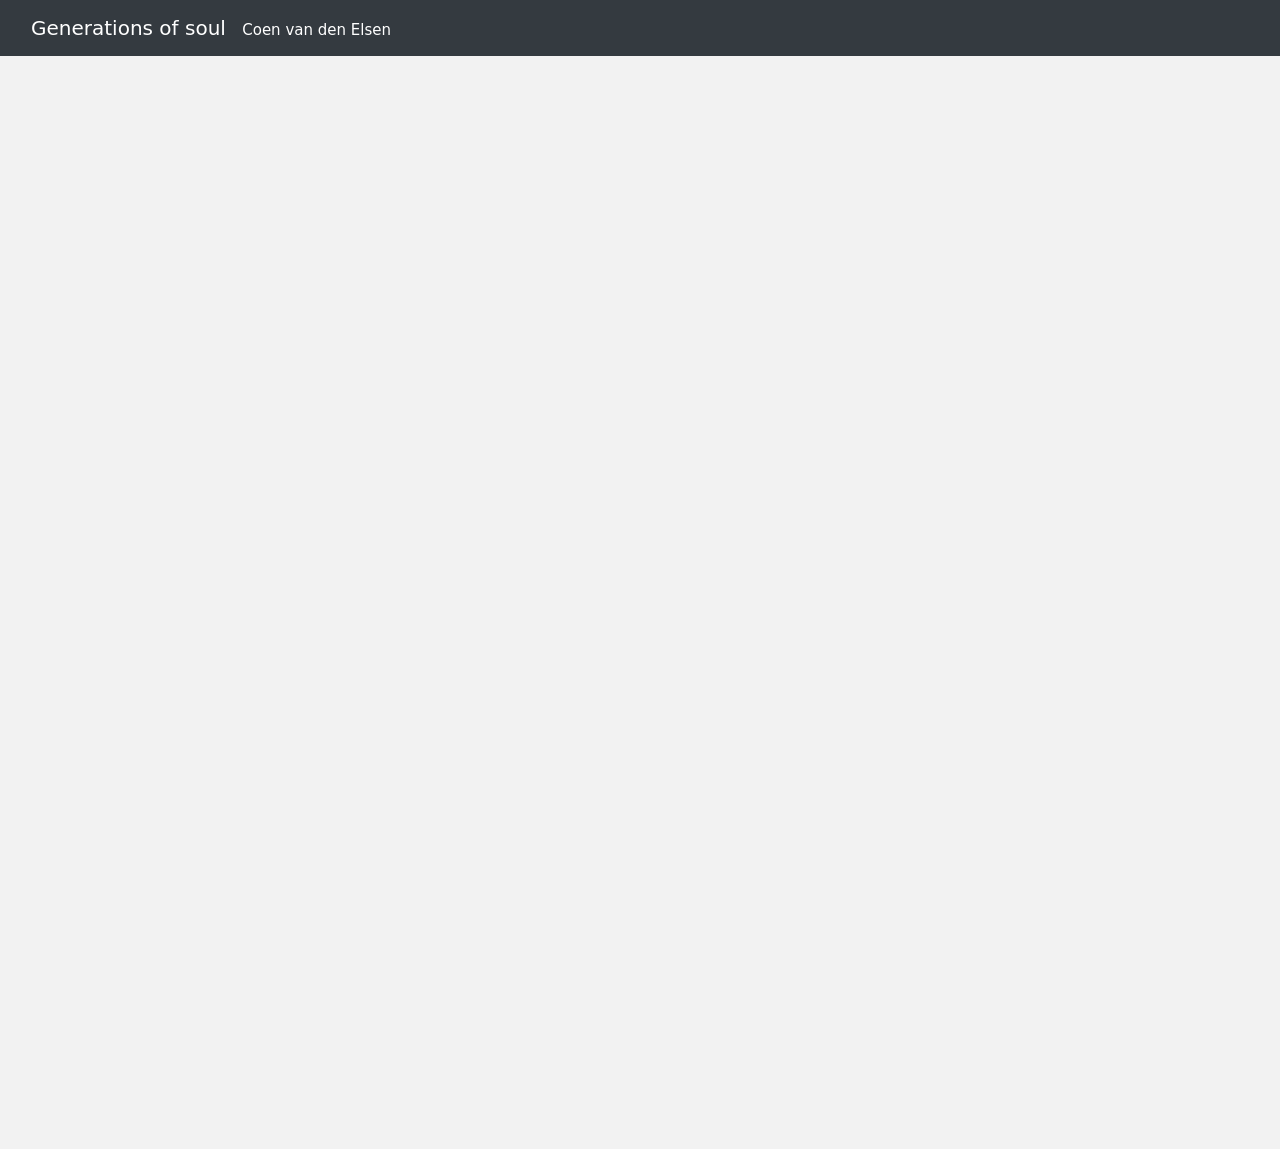
==== commit 1b5112c4: "latur" ====
--- a/index.html
+++ b/index.html
@@ -2599,17 +2599,18 @@
 </div>
 <p><img src="index_files/figure-html/unnamed-chunk-1-1.png" width="576" data-figure-id=fig1 /></p>
 <hr />
-<p>For now I just clustered the songs of FKJ, in the future i will hopefully be able to cluster all the artists of my corpus, but it requires some heavy data prep which i need to look into more still. For now it is interesting to see that it “perfectly” clusters the slower piano songs, and the rest.</p>
+<p>To see if the artists from the generation actually represent their own generation, clustering was performed. If the generations are grouped clearly in 2 clusters, there would be less overlap than if they are not. To perform this clustering, the average of all songs per artist was taken, to get an “average overview” per artist. This is based on the features that we discussed earlier in the portfolio: <strong>danceability, energy, speechiness, acousticness, instrumentalness, valence, tempo, c04, c02</strong> (the last two are low level timbre components). On this averaged data per artist, clustering is performed. For this, Average, complete and single clustering linkage methods where tried, of which average gave the best (and only usable) result. What these methods do exactly, is to technical to discuss in this portfolio. The result of the clustering is discussed below.</p>
+<p>As we can see, the clustering is not perfect. At the first split, FKJ and Tom Misch are clustered. These artists are quite similar and of the new generation, so it makes sense. The last “big” cluster that is split off contains Bill Withers, Aretha Franklin, Marvin Gaye and Stevie Wonder, all artists from the old generation. The two splits in between are more mixed. Ray Charles and Erykah Badu are mixed in with the clusters of the new generation here. Besides these two artists, the clustering is pretty good. 4 artists of the old generation are in the right cluster, and 2 artists of the new generation in the left cluster. This could mean that there is a pretty good parting of music of the old and new generation, but that Erykah Badu and Ray Charles made music that can be seen as more “timeless”. Because everyone of the old generation is clustered at the last “major” split, apart from them. They are mixed in with the clusters from the new generation.</p>
 </div>
 <div id="heatmap-of-clusters" class="section level3">
 <h3>heatmap of clusters</h3>
 <div class="knitr-options" data-fig-width="576" data-fig-height="460">
 
 </div>
-<div id="htmlwidget-4bb1b14bdebac1994bfa" style="width:576px;height:460.8px;" class="plotly html-widget"></div>
-<script type="application/json" data-for="htmlwidget-4bb1b14bdebac1994bfa">{"x":{"data":[{"x":[9.00390625,4.375,null,4.375,4.375,null,4.375,2.25,null,2.25,2.25,null,2.25,1.5,null,1.5,1.5,null,1.5,1,null,1,1,null,1.5,2,null,2,2,null,2.25,3,null,3,3,null,4.375,6.5,null,6.5,6.5,null,6.5,4.75,null,4.75,4.75,null,4.75,4,null,4,4,null,4.75,5.5,null,5.5,5.5,null,5.5,5,null,5,5,null,5.5,6,null,6,6,null,6.5,8.25,null,8.25,8.25,null,8.25,7.5,null,7.5,7.5,null,7.5,7,null,7,7,null,7.5,8,null,8,8,null,8.25,9,null,9,9,null,9.00390625,13.6328125,null,13.6328125,13.6328125,null,13.6328125,10.5,null,10.5,10.5,null,10.5,10,null,10,10,null,10.5,11,null,11,11,null,13.6328125,16.765625,null,16.765625,16.765625,null,16.765625,15.03125,null,15.03125,15.03125,null,15.03125,13.0625,null,13.0625,13.0625,null,13.0625,12,null,12,12,null,13.0625,14.125,null,14.125,14.125,null,14.125,13,null,13,13,null,14.125,15.25,null,15.25,15.25,null,15.25,14.5,null,14.5,14.5,null,14.5,14,null,14,14,null,14.5,15,null,15,15,null,15.25,16,null,16,16,null,15.03125,17,null,17,17,null,16.765625,18.5,null,18.5,18.5,null,18.5,18,null,18,18,null,18.5,19,null,19,19],"y":[11.309378685918,11.309378685918,null,11.309378685918,9.42356288329951,null,9.42356288329951,9.42356288329951,null,9.42356288329951,7.69382908014147,null,7.69382908014147,7.69382908014147,null,7.69382908014147,6.49535033696937,null,6.49535033696937,6.49535033696937,null,6.49535033696937,0,null,6.49535033696937,6.49535033696937,null,6.49535033696937,0,null,7.69382908014147,7.69382908014147,null,7.69382908014147,0,null,9.42356288329951,9.42356288329951,null,9.42356288329951,7.93294910290203,null,7.93294910290203,7.93294910290203,null,7.93294910290203,6.39870776234767,null,6.39870776234767,6.39870776234767,null,6.39870776234767,0,null,6.39870776234767,6.39870776234767,null,6.39870776234767,4.06135063037273,null,4.06135063037273,4.06135063037273,null,4.06135063037273,0,null,4.06135063037273,4.06135063037273,null,4.06135063037273,0,null,7.93294910290203,7.93294910290203,null,7.93294910290203,6.83711393579201,null,6.83711393579201,6.83711393579201,null,6.83711393579201,4.68681330726109,null,4.68681330726109,4.68681330726109,null,4.68681330726109,0,null,4.68681330726109,4.68681330726109,null,4.68681330726109,0,null,6.83711393579201,6.83711393579201,null,6.83711393579201,0,null,11.309378685918,11.309378685918,null,11.309378685918,9.57650427634634,null,9.57650427634634,9.57650427634634,null,9.57650427634634,7.51940218765816,null,7.51940218765816,7.51940218765816,null,7.51940218765816,0,null,7.51940218765816,7.51940218765816,null,7.51940218765816,0,null,9.57650427634634,9.57650427634634,null,9.57650427634634,9.44587241875733,null,9.44587241875733,9.44587241875733,null,9.44587241875733,8.39817323692441,null,8.39817323692441,8.39817323692441,null,8.39817323692441,6.4224339395463,null,6.4224339395463,6.4224339395463,null,6.4224339395463,0,null,6.4224339395463,6.4224339395463,null,6.4224339395463,5.65378782529282,null,5.65378782529282,5.65378782529282,null,5.65378782529282,0,null,5.65378782529282,5.65378782529282,null,5.65378782529282,3.99590029384743,null,3.99590029384743,3.99590029384743,null,3.99590029384743,2.94292300804347,null,2.94292300804347,2.94292300804347,null,2.94292300804347,0,null,2.94292300804347,2.94292300804347,null,2.94292300804347,0,null,3.99590029384743,3.99590029384743,null,3.99590029384743,0,null,8.39817323692441,8.39817323692441,null,8.39817323692441,0,null,9.44587241875733,9.44587241875733,null,9.44587241875733,7.27256792013239,null,7.27256792013239,7.27256792013239,null,7.27256792013239,0,null,7.27256792013239,7.27256792013239,null,7.27256792013239,0],"text":["y: 11.309379","y: 11.309379",null,"y: 11.309379","y: 11.309379",null,"y:  9.423563","y:  9.423563",null,"y:  9.423563","y:  9.423563",null,"y:  7.693829","y:  7.693829",null,"y:  7.693829","y:  7.693829",null,"y:  6.495350","y:  6.495350",null,"y:  6.495350","y:  6.495350",null,"y:  6.495350","y:  6.495350",null,"y:  6.495350","y:  6.495350",null,"y:  7.693829","y:  7.693829",null,"y:  7.693829","y:  7.693829",null,"y:  9.423563","y:  9.423563",null,"y:  9.423563","y:  9.423563",null,"y:  7.932949","y:  7.932949",null,"y:  7.932949","y:  7.932949",null,"y:  6.398708","y:  6.398708",null,"y:  6.398708","y:  6.398708",null,"y:  6.398708","y:  6.398708",null,"y:  6.398708","y:  6.398708",null,"y:  4.061351","y:  4.061351",null,"y:  4.061351","y:  4.061351",null,"y:  4.061351","y:  4.061351",null,"y:  4.061351","y:  4.061351",null,"y:  7.932949","y:  7.932949",null,"y:  7.932949","y:  7.932949",null,"y:  6.837114","y:  6.837114",null,"y:  6.837114","y:  6.837114",null,"y:  4.686813","y:  4.686813",null,"y:  4.686813","y:  4.686813",null,"y:  4.686813","y:  4.686813",null,"y:  4.686813","y:  4.686813",null,"y:  6.837114","y:  6.837114",null,"y:  6.837114","y:  6.837114",null,"y: 11.309379","y: 11.309379",null,"y: 11.309379","y: 11.309379",null,"y:  9.576504","y:  9.576504",null,"y:  9.576504","y:  9.576504",null,"y:  7.519402","y:  7.519402",null,"y:  7.519402","y:  7.519402",null,"y:  7.519402","y:  7.519402",null,"y:  7.519402","y:  7.519402",null,"y:  9.576504","y:  9.576504",null,"y:  9.576504","y:  9.576504",null,"y:  9.445872","y:  9.445872",null,"y:  9.445872","y:  9.445872",null,"y:  8.398173","y:  8.398173",null,"y:  8.398173","y:  8.398173",null,"y:  6.422434","y:  6.422434",null,"y:  6.422434","y:  6.422434",null,"y:  6.422434","y:  6.422434",null,"y:  6.422434","y:  6.422434",null,"y:  5.653788","y:  5.653788",null,"y:  5.653788","y:  5.653788",null,"y:  5.653788","y:  5.653788",null,"y:  5.653788","y:  5.653788",null,"y:  3.995900","y:  3.995900",null,"y:  3.995900","y:  3.995900",null,"y:  2.942923","y:  2.942923",null,"y:  2.942923","y:  2.942923",null,"y:  2.942923","y:  2.942923",null,"y:  2.942923","y:  2.942923",null,"y:  3.995900","y:  3.995900",null,"y:  3.995900","y:  3.995900",null,"y:  8.398173","y:  8.398173",null,"y:  8.398173","y:  8.398173",null,"y:  9.445872","y:  9.445872",null,"y:  9.445872","y:  9.445872",null,"y:  7.272568","y:  7.272568",null,"y:  7.272568","y:  7.272568",null,"y:  7.272568","y:  7.272568",null,"y:  7.272568","y:  7.272568"],"type":"scatter","mode":"lines","line":{"width":2.26771653543307,"color":"rgba(0,0,0,1)","dash":"solid"},"hoveron":"points","name":"(black,solid)","legendgroup":"(black,solid)","showlegend":true,"xaxis":"x","yaxis":"y","hoverinfo":"text","frame":null},{"x":[9.00390625,4.375,2.25,1.5,1,2,3,6.5,4.75,4,5.5,5,6,8.25,7.5,7,8,9,13.6328125,10.5,10,11,16.765625,15.03125,13.0625,12,14.125,13,15.25,14.5,14,15,16,17,18.5,18,19],"y":[11.309378685918,9.42356288329951,7.69382908014147,6.49535033696937,0,0,0,7.93294910290203,6.39870776234767,0,4.06135063037273,0,0,6.83711393579201,4.68681330726109,0,0,0,9.57650427634634,7.51940218765816,0,0,9.44587241875733,8.39817323692441,6.4224339395463,0,5.65378782529282,0,3.99590029384743,2.94292300804347,0,0,0,0,7.27256792013239,0,0],"text":["y: 11.309379","y:  9.423563","y:  7.693829","y:  6.495350","y:  0.000000","y:  0.000000","y:  0.000000","y:  7.932949","y:  6.398708","y:  0.000000","y:  4.061351","y:  0.000000","y:  0.000000","y:  6.837114","y:  4.686813","y:  0.000000","y:  0.000000","y:  0.000000","y:  9.576504","y:  7.519402","y:  0.000000","y:  0.000000","y:  9.445872","y:  8.398173","y:  6.422434","y:  0.000000","y:  5.653788","y:  0.000000","y:  3.995900","y:  2.942923","y:  0.000000","y:  0.000000","y:  0.000000","y:  0.000000","y:  7.272568","y:  0.000000","y:  0.000000"],"type":"scatter","mode":"markers","marker":{"autocolorscale":false,"color":"transparent","opacity":1,"size":null,"symbol":null,"line":{"width":1.88976377952756,"color":"transparent"}},"hoveron":"points","name":"(NA,1)","legendgroup":"(NA,1)","showlegend":true,"xaxis":"x","yaxis":"y","hoverinfo":"text","frame":null},{"type":"scatter","mode":"markers","marker":{"color":"rgba(44,160,44,1)","line":{"color":"rgba(44,160,44,1)"}},"error_y":{"color":"rgba(44,160,44,1)"},"error_x":{"color":"rgba(44,160,44,1)"},"line":{"color":"rgba(44,160,44,1)"},"xaxis":"x2","yaxis":"y","frame":null},{"x":[1,2,3,4,5,6,7,8,9,10,11,12,13,14,15,16,17,18,19],"y":[1,2,3,4,5,6,7,8,9,10,11,12,13,14,15,16,17,18,19,20,21,22,23,24,25,26,27,28,29,30,31,32,33,34,35,36],"z":[[0.571024120706869,0.601954686499263,0.720928138221362,0.566876050430912,0.478232001456937,0.485405918384699,0.585035981891728,0.595133867569797,0.53361560486511,0.794919186955733,0.335806574053709,0.229883815781668,0.208085751780131,0.101181332924374,0,0.15216485539626,0.430875734632187,0.20250389286305,0.383191317727843],[0.408661568301704,0.602930529235106,0.557005504485365,0.443093665949311,0.549523239599357,0.600581125965318,0.600639666674131,0.597668023901641,0.409826615870699,0.0848421240718646,0.32092647693475,0.255078899510972,0.215181090660509,0.168543315132251,0.146805326038479,0.18072028362816,0.20276968723157,0.17273680119314,0.482310348188586],[0.419166671970205,0.572679404423965,0.563458089710335,0.651361349340815,0.492837216307013,0.598464680704107,0.468383091505711,0.622587227831443,0.253188475970501,0.20974104428652,0.297704507188494,0.283587098226086,0.346951669867539,0.258200605938965,0.327978179302898,0.202937430815681,0.44210098081305,0.427279898537202,0.356872401648087],[0.529444254391109,0.601466765131341,0.54681257515848,0.513961972769015,0.682235020718635,0.71260568658792,0.535912184430777,0.585841961019701,0.316715987678122,0.374039089975058,0.307850027951421,0.433833010373309,0.229371768421266,0.175684161302697,0.144972893332666,0.201009564137076,0.399033430768057,0.295566736382696,0.424764772527474],[0.591706446573061,0.603906371970949,0.550325289967253,0.434021284360274,0.590239481922379,0.659300204811535,0.53510742596222,0.600624539622126,0.281284003667999,0.327938420708165,0.327013789392506,0.194518239537783,0.216194710500563,0.174890733950425,0.11560201039066,0.201635106057219,0.428719359104106,0.34422099509768,0.38537125820521],[0.589274721878149,0.603418450603028,0.525687781746708,0.508087661747659,0.637702228090505,0.721052293382445,0.616904704795235,0.615829477613192,0.349811444302264,0.372914817825572,0.299282699307172,0.29591496794073,0.158418379617481,0.230430648609452,0.195428271948281,0.151565069619537,0.498405410788092,0.4428292019771,0.352772036476717],[0.402147391616548,0.600978843763419,0.519767072368742,0.514877027277734,0.584335787168253,0.646894668546587,0.675281495339339,0.624699024774647,0.610117100482482,0.362008275747965,0.302213627527573,0.305931362083878,0.228358148581212,0.25582032388215,0.216413321837263,0.168963954643813,0.456052407615343,0.341292760604091,0.321480671245017],[0.533522228997269,0.559505527490081,0.175890188865056,0.372997780300231,0.333023029609444,0.407874669609964,0.676900788981981,0.612450602504066,0.59886857734397,0.650902129061836,0.301988171510619,0.239669062367667,0.396619042030188,0.391496401120629,0.435571132775063,0.166633485482917,0.250529694426564,0.47624469280112,0.104331345769819],[0.508580954298108,0.30871394437836,0.341452854438047,0.515174715383715,0.328017189704256,0.358227497484675,0.510573857447557,0.550363772373881,0.625076497267504,0.650962751579701,1,0.349078906085132,0.245589685862131,0.389909546416085,0.365580980878057,0.438143065158119,0.146374109040229,0.182743155295628,0.329282858803117],[0.125988071684611,0.311153551217968,0.233054902109197,0.785627766748636,0.664435511510453,0.603999782062991,0.488404711138473,0.604848133508533,0.854350105207135,0.543859295927244,0.304468187697112,0.263554309939789,0.388510083309755,0.404191238756978,0.441909141090614,0.577475844172889,0.423898636458202,0.0547705230026241,0.393448704071791],[0.242672549823292,0.259921807586196,0.398215327313091,0.378041601504203,0.450772004650419,0.499034444087792,0.646404000006293,0.464624816479816,0.526086875307473,0.391955799572986,0.322053757019519,0.557882199376914,0.464531571313811,0.570017555381786,0.559305534677255,0.592230062572316,0.436117547715781,0.0877415999585701,0.27626018760603],[0.189781878495446,0.131500903549222,0.401770812028793,0.497947973816342,0.637979788164039,0.487911948869958,0.380516307372517,0.432103143554481,0.338230229474274,0.480023784616016,0.324308317189059,0.735865818382085,0.56893441483938,0.656501136779413,0.586903863685047,0.644672156828219,0.553053329278711,0.276669062102367,0.333603547297847],[0.429235026344173,0.223815626359995,0.363523828012822,0.41882798529096,0.53265030782124,0.459876317511769,0.420699672789053,0.245462529714149,0.348886107419208,0.326031566964429,0.330395629646815,0.597177284092341,0.561839075959002,0.452590307245558,0.447876800170625,0.597805424040742,0.476367842085654,0.429108532049062,0.415750316987859],[0.507145420730546,0.231622368246741,0.536464314189587,0.474320917116782,0.245832753038972,0.426895177839106,0.322267955633341,0.227258840063735,0.243667367039398,0.30823610240223,0.605451970330615,0.569439577234392,0.354047008747917,0.589853239188581,0.578463111857342,0.527992995059796,0.403333407560069,0.298343814657362,0.33906612345527],[0.402780285533546,0.147065595185922,0.680403079452747,0.510474704758223,0.278151124871513,0.320989589090351,0.399081723427097,0.256232694124488,0.360943297632693,0.669177062628963,0.65730685423002,0.477751046231728,0.222276429540888,0.566050418620427,0.483046972234043,0.448840739612077,0.341842774027278,0.324441268593376,0.13423540887444],[0.346355277494772,0.168973264605603,0.347290153603946,0.377471818986905,0.449995659070298,0.29221934063379,0.356007253648399,0.453643472375158,0.577170467710212,0.413779906004175,0.330395629646815,0.348308414227967,0.478722249074568,0.589853239188581,0.53197100160703,0.597760783857681,0.473514431059541,0.350790179791224,0.191349844821339],[0.191973979279744,0.210153828058189,0.394552235908836,0.511996826433378,0.249271393610313,0.174988395403795,0.322216446337402,0.545295459710193,0.412535080773295,0.304014570703672,0.32723924540946,0.450013339373779,0.434122976112189,0.55890957244998,0.491841805886481,0.38701027583216,0.314678896226924,0.429327943059343,0.191042600201891],[0.0515548133934168,0.367264508528956,0.511687256297953,0.585054760070388,0.319890233345871,0.271262895524296,0.341871104173516,0.433370221720403,0.425250110933018,0.441627686255892,0.407727043462014,0.542472362233609,0.617588167161976,0.324055076177525,0.311679554947105,0.270173178712691,0.181687085475772,0.325741581269183,0.486947933466911],[0.231687450877019,0.226255233199603,0.484856991787502,0.223086600968097,0.227904864512706,0.292728698668474,0.38990224131453,0.227280169212861,0.27475991962083,0.419555578615257,0.331748365748538,0.432292026658978,0.572988894199597,0.456557444006917,0.502478973446554,0.538985990360601,0.325694854323399,0.405078926920573,0.410163850586084],[0.303556128863193,0.447771534236026,0.381385992755484,0.291412418664325,0.32728386486255,0.405125244415424,0.274275819680324,0.227295331914913,0.221607382212241,0.495195947496083,0.360606735918642,0.400701860515203,0.493926546675379,0.451796879893286,0.581383559799195,0.476552120315591,0.319229518907987,0.458804432356648,0.66949057298579],[0.427620744456048,0.588292888197457,0.561758131960783,0.105594108425928,0.268017849144073,0.458927544441471,0.413510961684512,0.22731923745631,0.173326321975069,0.392374646060049,0.382926881597081,0.54863629709093,0.551702877558461,0.350238178802495,0.404647442906347,0.345535105543855,0.458996347808648,0.332403159716225,0.68060781917063],[0.529827689273233,0.494124064188581,0.139063919963219,0.208836444702005,0.44984450977289,0.391479056617486,0.43709906963638,0.349743062769542,0.416410758071306,0.694881010203475,0.369174064562891,0.836800251670733,0.56386631563911,0.478773409870528,0.460721160933643,0.348028267147727,0.0921584866710344,0.426706060943085,0.508718222518848],[0.551780598846993,0.395563947868411,0.128127807743924,0.0928106039321768,0.478038837154159,0.338090596072969,0.248687450050904,0.380575298140314,0.253543971506383,0.375339718540149,0.738471020333436,0.257390375082467,0.629751605242625,0.408158375518337,0.259842500283783,0.487837650757551,0.163380365463358,0.596757861266178,0.795811518256797],[0.483257641088435,0.453626590651086,0.323004445279341,0.226552000340447,0.209388783804649,0.388504778299043,0.202921455601648,0.227289756770983,0.376820652697356,0.286907998389932,0.31348642837527,0.312865788798365,0.338842711147106,0.412918939631968,0.587346240700057,0.505951397683701,0.279645652800022,0.700909805471392,0.644043308836492],[0.210282904820641,0.456066197490694,0.177806338509094,0.195396785550824,0.34269501024093,0.235740089218978,0.17393220981116,0.228838464177251,0.55188796901138,0.270650141326294,0.321151932951703,0.403783827943864,0.274984661223699,0.246299195654888,0.370192140199997,0.535716230405762,0.539871610754497,0.531024170238278,0.562255156735943],[0.207027447885687,0.485341479565992,0.359337979317398,0.322308953356536,0.297821623850502,0.424439059334599,0.375458417740968,0.47264964486399,0.407277783801377,0.281578727955851,0.391043298207423,0.312865788798365,0.401687141230458,0.365313298495659,0.42698772829573,0.433642097337195,0.496290701525943,0.509390922929309,0.467118966358312],[0.45127725860303,0.441916477820966,0.355974599671138,0.303566854254193,0.373811814557637,0.323340735953693,0.487261286471157,0.411407533511086,0.645100625182865,0.397494493250598,0.318897372782164,0.274341195940103,0.544607538678083,0.473219418404625,0.462677789902434,0.40277344413059,0.380589423636498,0.57829243172128,0.365982623831026],[0.404634312639371,0.41020158890606,0.20129692268265,0.376011289360005,0.527033397511761,0.367813379359143,0.406002167357069,0.398314392463224,0.300455620783463,0.265238203822398,0.372781360834154,0.333669068941827,0.331747372266727,0.241538631541257,0.277251865897806,0.345474844556193,0.253450798508516,0.408231085503824,0.470876854035937],[0.25049947384434,0.536573223197764,0.433313028879022,0.280425319480114,0.055633013689127,0.144723881187676,0.452660689699662,0.246856315696664,0.253636906635528,0.277781553882344,0.582906368635221,0.236201849010423,0.174636297058346,0.365313298495659,0.346517758616759,0.281880242770862,0.282664193792209,0.397181177759437,0.288864830175233],[0.644136672217648,0.534621537726077,0.53300017059909,0.372779067895575,0.109400444071072,0.214005621829979,0.331340606850572,0.22863995526459,0.280637551061737,0.317560947877375,0.333777469901124,0.319800215512852,0.195922313699482,0.199486981870851,0.341508295829752,0.274902429778965,0.563630000894488,0.699762937281494,0.393477487904014],[0.665498700875245,0.420935859000336,0.384431118945022,0.508986765051187,0.329232056026482,0.294780209619189,0.332508485796649,0.244997934386645,0.283463654266059,0.640475055989157,0.341668430494511,0.364488743228437,0.486831207795,0.408951802870609,0.463358258883215,0.411903566761756,0.504962841156561,0.361706086725466,0.330170209817913],[0.404755123382822,0.343844282868717,0.502272749374432,0.476640867851127,0.384221835658216,0.350920853913505,0.272808336577882,0.350165422158183,0.469484252418264,0.386598973448967,0.370075888630707,0.219790372452804,0.582111472760083,0.643806299143064,0.547764618785929,0.553024482453077,0.557068183697169,0.631157687232553,0.47832406701292],[0.472016745401099,0.341892597397031,0.293335987305029,0.551448755083348,0.402177279983761,0.344857741524884,0.166853043626664,0.432103143554481,0.558347882748879,0.353366811383293,0.387886913970068,0.56327564237707,0.575016133879705,0.535900179234098,0.604625428510949,0.45123606914761,0.373416567446195,0.424299374393435,0.452042235055323],[0.499092569182427,0.276999055463453,0.407152843268485,0.378340649010148,0.489115688491828,0.346876580643393,0.0424954100478167,0.227399485740152,0.213464173867096,0.309404463655617,0.531051484735816,0.564046134234235,0.647996762363598,0.369280435257018,0.412359648377437,0.486501622858034,0.567920700805981,0.430179885583502,0.568180946046339],[0.430511202909758,0.207226299850659,0.312681086477596,0.238007345344147,0.342230838452043,0.13964445392552,0.164923754896494,0.229995728902126,0.319727937722926,0.329762607382085,0.605451970330615,0.531685476233295,0.3124885953057,0.636665452972618,0.491655077546105,0.525682999775783,0.611191388826795,0.553604994730504,0.230842409600154],[0.269490294897859,0.309689787114203,0.130879103179891,0.265547930021754,0.358992939133137,0.288385460050894,0.423118843178256,0.299059936132656,0.412391309049305,0.276828127010476,0.322730125070381,0.435373994087639,0.463517951473757,0.575571546847688,0.555300230002822,0.564605784165215,0.848452220250991,0.570124981569419,0.258915865274416]],"text":[["row: Pe - Just Piano V...<br>column: c05<br>value:  1.104e+00","row: Pe - Just Piano V...<br>column: acousticness<br>value:  1.306e+00","row: Pe - Just Piano V...<br>column: c08<br>value:  2.084e+00","row: Pe - Just Piano V...<br>column: c07<br>value:  1.077e+00","row: Pe - Just Piano V...<br>column: c04<br>value:  4.973e-01","row: Pe - Just Piano V...<br>column: c03<br>value:  5.442e-01","row: Pe - Just Piano V...<br>column: c11<br>value:  1.195e+00","row: Pe - Just Piano V...<br>column: instrumentalness<br>value:  1.262e+00","row: Pe - Just Piano V...<br>column: c12<br>value:  8.593e-01","row: Pe - Just Piano V...<br>column: tempo<br>value:  2.568e+00","row: Pe - Just Piano V...<br>column: speechiness<br>value: -4.338e-01","row: Pe - Just Piano V...<br>column: valence<br>value: -1.126e+00","row: Pe - Just Piano V...<br>column: danceability<br>value: -1.269e+00","row: Pe - Just Piano V...<br>column: energy<br>value: -1.968e+00","row: Pe - Just Piano V...<br>column: c01<br>value: -2.629e+00","row: Pe - Just Piano V...<br>column: c02<br>value: -1.634e+00","row: Pe - Just Piano V...<br>column: c10<br>value:  1.877e-01","row: Pe - Just Piano V...<br>column: c09<br>value: -1.305e+00","row: Pe - Just Piano V...<br>column: c06<br>value: -1.240e-01"],["row: G.F. - Just Piano...<br>column: c05<br>value:  4.247e-02","row: G.F. - Just Piano...<br>column: acousticness<br>value:  1.312e+00","row: G.F. - Just Piano...<br>column: c08<br>value:  1.012e+00","row: G.F. - Just Piano...<br>column: c07<br>value:  2.676e-01","row: G.F. - Just Piano...<br>column: c04<br>value:  9.633e-01","row: G.F. - Just Piano...<br>column: c03<br>value:  1.297e+00","row: G.F. - Just Piano...<br>column: c11<br>value:  1.298e+00","row: G.F. - Just Piano...<br>column: instrumentalness<br>value:  1.278e+00","row: G.F. - Just Piano...<br>column: c12<br>value:  5.008e-02","row: G.F. - Just Piano...<br>column: tempo<br>value: -2.074e+00","row: G.F. - Just Piano...<br>column: speechiness<br>value: -5.311e-01","row: G.F. - Just Piano...<br>column: valence<br>value: -9.616e-01","row: G.F. - Just Piano...<br>column: danceability<br>value: -1.222e+00","row: G.F. - Just Piano...<br>column: energy<br>value: -1.527e+00","row: G.F. - Just Piano...<br>column: c01<br>value: -1.669e+00","row: G.F. - Just Piano...<br>column: c02<br>value: -1.448e+00","row: G.F. - Just Piano...<br>column: c10<br>value: -1.304e+00","row: G.F. - Just Piano...<br>column: c09<br>value: -1.500e+00","row: G.F. - Just Piano...<br>column: c06<br>value:  5.239e-01"],["row: Ylang Ylang<br>column: c05<br>value:  1.111e-01","row: Ylang Ylang<br>column: acousticness<br>value:  1.115e+00","row: Ylang Ylang<br>column: c08<br>value:  1.054e+00","row: Ylang Ylang<br>column: c07<br>value:  1.629e+00","row: Ylang Ylang<br>column: c04<br>value:  5.928e-01","row: Ylang Ylang<br>column: c03<br>value:  1.283e+00","row: Ylang Ylang<br>column: c11<br>value:  4.329e-01","row: Ylang Ylang<br>column: instrumentalness<br>value:  1.441e+00","row: Ylang Ylang<br>column: c12<br>value: -9.739e-01","row: Ylang Ylang<br>column: tempo<br>value: -1.258e+00","row: Ylang Ylang<br>column: speechiness<br>value: -6.829e-01","row: Ylang Ylang<br>column: valence<br>value: -7.752e-01","row: Ylang Ylang<br>column: danceability<br>value: -3.610e-01","row: Ylang Ylang<br>column: energy<br>value: -9.412e-01","row: Ylang Ylang<br>column: c01<br>value: -4.850e-01","row: Ylang Ylang<br>column: c02<br>value: -1.302e+00","row: Ylang Ylang<br>column: c10<br>value:  2.611e-01","row: Ylang Ylang<br>column: c09<br>value:  1.642e-01","row: Ylang Ylang<br>column: c06<br>value: -2.961e-01"],["row: Anthem - Just Pia...<br>column: c05<br>value:  8.321e-01","row: Anthem - Just Pia...<br>column: acousticness<br>value:  1.303e+00","row: Anthem - Just Pia...<br>column: c08<br>value:  9.456e-01","row: Anthem - Just Pia...<br>column: c07<br>value:  7.309e-01","row: Anthem - Just Pia...<br>column: c04<br>value:  1.831e+00","row: Anthem - Just Pia...<br>column: c03<br>value:  2.029e+00","row: Anthem - Just Pia...<br>column: c11<br>value:  8.744e-01","row: Anthem - Just Pia...<br>column: instrumentalness<br>value:  1.201e+00","row: Anthem - Just Pia...<br>column: c12<br>value: -5.586e-01","row: Anthem - Just Pia...<br>column: tempo<br>value: -1.839e-01","row: Anthem - Just Pia...<br>column: speechiness<br>value: -6.166e-01","row: Anthem - Just Pia...<br>column: valence<br>value:  2.070e-01","row: Anthem - Just Pia...<br>column: danceability<br>value: -1.130e+00","row: Anthem - Just Pia...<br>column: energy<br>value: -1.481e+00","row: Anthem - Just Pia...<br>column: c01<br>value: -1.681e+00","row: Anthem - Just Pia...<br>column: c02<br>value: -1.315e+00","row: Anthem - Just Pia...<br>column: c10<br>value: -2.048e-02","row: Anthem - Just Pia...<br>column: c09<br>value: -6.969e-01","row: Anthem - Just Pia...<br>column: c06<br>value:  1.477e-01"],["row: Sundays - Just Pi...<br>column: c05<br>value:  1.239e+00","row: Sundays - Just Pi...<br>column: acousticness<br>value:  1.319e+00","row: Sundays - Just Pi...<br>column: c08<br>value:  9.686e-01","row: Sundays - Just Pi...<br>column: c07<br>value:  2.083e-01","row: Sundays - Just Pi...<br>column: c04<br>value:  1.230e+00","row: Sundays - Just Pi...<br>column: c03<br>value:  1.681e+00","row: Sundays - Just Pi...<br>column: c11<br>value:  8.691e-01","row: Sundays - Just Pi...<br>column: instrumentalness<br>value:  1.297e+00","row: Sundays - Just Pi...<br>column: c12<br>value: -7.903e-01","row: Sundays - Just Pi...<br>column: tempo<br>value: -4.853e-01","row: Sundays - Just Pi...<br>column: speechiness<br>value: -4.913e-01","row: Sundays - Just Pi...<br>column: valence<br>value: -1.357e+00","row: Sundays - Just Pi...<br>column: danceability<br>value: -1.216e+00","row: Sundays - Just Pi...<br>column: energy<br>value: -1.486e+00","row: Sundays - Just Pi...<br>column: c01<br>value: -1.873e+00","row: Sundays - Just Pi...<br>column: c02<br>value: -1.311e+00","row: Sundays - Just Pi...<br>column: c10<br>value:  1.736e-01","row: Sundays - Just Pi...<br>column: c09<br>value: -3.788e-01","row: Sundays - Just Pi...<br>column: c06<br>value: -1.098e-01"],["row: Last Hour - Just ...<br>column: c05<br>value:  1.223e+00","row: Last Hour - Just ...<br>column: acousticness<br>value:  1.316e+00","row: Last Hour - Just ...<br>column: c08<br>value:  8.075e-01","row: Last Hour - Just ...<br>column: c07<br>value:  6.925e-01","row: Last Hour - Just ...<br>column: c04<br>value:  1.540e+00","row: Last Hour - Just ...<br>column: c03<br>value:  2.085e+00","row: Last Hour - Just ...<br>column: c11<br>value:  1.404e+00","row: Last Hour - Just ...<br>column: instrumentalness<br>value:  1.397e+00","row: Last Hour - Just ...<br>column: c12<br>value: -3.423e-01","row: Last Hour - Just ...<br>column: tempo<br>value: -1.912e-01","row: Last Hour - Just ...<br>column: speechiness<br>value: -6.726e-01","row: Last Hour - Just ...<br>column: valence<br>value: -6.946e-01","row: Last Hour - Just ...<br>column: danceability<br>value: -1.593e+00","row: Last Hour - Just ...<br>column: energy<br>value: -1.123e+00","row: Last Hour - Just ...<br>column: c01<br>value: -1.352e+00","row: Last Hour - Just ...<br>column: c02<br>value: -1.638e+00","row: Last Hour - Just ...<br>column: c10<br>value:  6.292e-01","row: Last Hour - Just ...<br>column: c09<br>value:  2.658e-01","row: Last Hour - Just ...<br>column: c06<br>value: -3.229e-01"],["row: Meeting Again in ...<br>column: c05<br>value: -1.203e-04","row: Meeting Again in ...<br>column: acousticness<br>value:  1.300e+00","row: Meeting Again in ...<br>column: c08<br>value:  7.688e-01","row: Meeting Again in ...<br>column: c07<br>value:  7.368e-01","row: Meeting Again in ...<br>column: c04<br>value:  1.191e+00","row: Meeting Again in ...<br>column: c03<br>value:  1.600e+00","row: Meeting Again in ...<br>column: c11<br>value:  1.785e+00","row: Meeting Again in ...<br>column: instrumentalness<br>value:  1.455e+00","row: Meeting Again in ...<br>column: c12<br>value:  1.359e+00","row: Meeting Again in ...<br>column: tempo<br>value: -2.625e-01","row: Meeting Again in ...<br>column: speechiness<br>value: -6.534e-01","row: Meeting Again in ...<br>column: valence<br>value: -6.291e-01","row: Meeting Again in ...<br>column: danceability<br>value: -1.136e+00","row: Meeting Again in ...<br>column: energy<br>value: -9.567e-01","row: Meeting Again in ...<br>column: c01<br>value: -1.214e+00","row: Meeting Again in ...<br>column: c02<br>value: -1.525e+00","row: Meeting Again in ...<br>column: c10<br>value:  3.523e-01","row: Meeting Again in ...<br>column: c09<br>value: -3.980e-01","row: Meeting Again in ...<br>column: c06<br>value: -5.275e-01"],["row: iFeel<br>column: c05<br>value:  8.587e-01","row: iFeel<br>column: acousticness<br>value:  1.029e+00","row: iFeel<br>column: c08<br>value: -1.479e+00","row: iFeel<br>column: c07<br>value: -1.907e-01","row: iFeel<br>column: c04<br>value: -4.520e-01","row: iFeel<br>column: c03<br>value:  3.732e-02","row: iFeel<br>column: c11<br>value:  1.796e+00","row: iFeel<br>column: instrumentalness<br>value:  1.375e+00","row: iFeel<br>column: c12<br>value:  1.286e+00","row: iFeel<br>column: tempo<br>value:  1.626e+00","row: iFeel<br>column: speechiness<br>value: -6.549e-01","row: iFeel<br>column: valence<br>value: -1.062e+00","row: iFeel<br>column: danceability<br>value: -3.626e-02","row: iFeel<br>column: energy<br>value: -6.975e-02","row: iFeel<br>column: c01<br>value:  2.184e-01","row: iFeel<br>column: c02<br>value: -1.540e+00","row: iFeel<br>column: c10<br>value: -9.913e-01","row: iFeel<br>column: c09<br>value:  4.843e-01","row: iFeel<br>column: c06<br>value: -1.947e+00"],["row: Ô<br>column: c05<br>value:  6.957e-01","row: Ô<br>column: acousticness<br>value: -6.109e-01","row: Ô<br>column: c08<br>value: -3.969e-01","row: Ô<br>column: c07<br>value:  7.388e-01","row: Ô<br>column: c04<br>value: -4.847e-01","row: Ô<br>column: c03<br>value: -2.872e-01","row: Ô<br>column: c11<br>value:  7.087e-01","row: Ô<br>column: instrumentalness<br>value:  9.688e-01","row: Ô<br>column: c12<br>value:  1.457e+00","row: Ô<br>column: tempo<br>value:  1.626e+00","row: Ô<br>column: speechiness<br>value:  3.908e+00","row: Ô<br>column: valence<br>value: -3.471e-01","row: Ô<br>column: danceability<br>value: -1.024e+00","row: Ô<br>column: energy<br>value: -8.012e-02","row: Ô<br>column: c01<br>value: -2.392e-01","row: Ô<br>column: c02<br>value:  2.352e-01","row: Ô<br>column: c10<br>value: -1.672e+00","row: Ô<br>column: c09<br>value: -1.434e+00","row: Ô<br>column: c06<br>value: -4.765e-01"],["row: TUI<br>column: c05<br>value: -1.805e+00","row: TUI<br>column: acousticness<br>value: -5.950e-01","row: TUI<br>column: c08<br>value: -1.106e+00","row: TUI<br>column: c07<br>value:  2.507e+00","row: TUI<br>column: c04<br>value:  1.715e+00","row: TUI<br>column: c03<br>value:  1.319e+00","row: TUI<br>column: c11<br>value:  5.638e-01","row: TUI<br>column: instrumentalness<br>value:  1.325e+00","row: TUI<br>column: c12<br>value:  2.956e+00","row: TUI<br>column: tempo<br>value:  9.263e-01","row: TUI<br>column: speechiness<br>value: -6.387e-01","row: TUI<br>column: valence<br>value: -9.062e-01","row: TUI<br>column: danceability<br>value: -8.927e-02","row: TUI<br>column: energy<br>value:  1.324e-02","row: TUI<br>column: c01<br>value:  2.598e-01","row: TUI<br>column: c02<br>value:  1.146e+00","row: TUI<br>column: c10<br>value:  1.421e-01","row: TUI<br>column: c09<br>value: -2.271e+00","row: TUI<br>column: c06<br>value: -5.699e-02"],["row: Unchained<br>column: c05<br>value: -1.043e+00","row: Unchained<br>column: acousticness<br>value: -9.299e-01","row: Unchained<br>column: c08<br>value: -2.583e-02","row: Unchained<br>column: c07<br>value: -1.577e-01","row: Unchained<br>column: c04<br>value:  3.178e-01","row: Unchained<br>column: c03<br>value:  6.333e-01","row: Unchained<br>column: c11<br>value:  1.597e+00","row: Unchained<br>column: instrumentalness<br>value:  4.083e-01","row: Unchained<br>column: c12<br>value:  8.101e-01","row: Unchained<br>column: tempo<br>value: -6.675e-02","row: Unchained<br>column: speechiness<br>value: -5.237e-01","row: Unchained<br>column: valence<br>value:  1.018e+00","row: Unchained<br>column: danceability<br>value:  4.077e-01","row: Unchained<br>column: energy<br>value:  1.097e+00","row: Unchained<br>column: c01<br>value:  1.027e+00","row: Unchained<br>column: c02<br>value:  1.243e+00","row: Unchained<br>column: c10<br>value:  2.220e-01","row: Unchained<br>column: c09<br>value: -2.056e+00","row: Unchained<br>column: c06<br>value: -8.231e-01"],["row: Between Moods<br>column: c05<br>value: -1.388e+00","row: Between Moods<br>column: acousticness<br>value: -1.769e+00","row: Between Moods<br>column: c08<br>value: -2.582e-03","row: Between Moods<br>column: c07<br>value:  6.262e-01","row: Between Moods<br>column: c04<br>value:  1.542e+00","row: Between Moods<br>column: c03<br>value:  5.606e-01","row: Between Moods<br>column: c11<br>value: -1.415e-01","row: Between Moods<br>column: instrumentalness<br>value:  1.957e-01","row: Between Moods<br>column: c12<br>value: -4.180e-01","row: Between Moods<br>column: tempo<br>value:  5.090e-01","row: Between Moods<br>column: speechiness<br>value: -5.090e-01","row: Between Moods<br>column: valence<br>value:  2.182e+00","row: Between Moods<br>column: danceability<br>value:  1.090e+00","row: Between Moods<br>column: energy<br>value:  1.663e+00","row: Between Moods<br>column: c01<br>value:  1.208e+00","row: Between Moods<br>column: c02<br>value:  1.585e+00","row: Between Moods<br>column: c10<br>value:  9.864e-01","row: Between Moods<br>column: c09<br>value: -8.204e-01","row: Between Moods<br>column: c06<br>value: -4.482e-01"],["row: Instant Need<br>column: c05<br>value:  1.770e-01","row: Instant Need<br>column: acousticness<br>value: -1.166e+00","row: Instant Need<br>column: c08<br>value: -2.526e-01","row: Instant Need<br>column: c07<br>value:  1.089e-01","row: Instant Need<br>column: c04<br>value:  8.530e-01","row: Instant Need<br>column: c03<br>value:  3.773e-01","row: Instant Need<br>column: c11<br>value:  1.212e-01","row: Instant Need<br>column: instrumentalness<br>value: -1.024e+00","row: Instant Need<br>column: c12<br>value: -3.483e-01","row: Instant Need<br>column: tempo<br>value: -4.977e-01","row: Instant Need<br>column: speechiness<br>value: -4.692e-01","row: Instant Need<br>column: valence<br>value:  1.275e+00","row: Instant Need<br>column: danceability<br>value:  1.044e+00","row: Instant Need<br>column: energy<br>value:  3.296e-01","row: Instant Need<br>column: c01<br>value:  2.988e-01","row: Instant Need<br>column: c02<br>value:  1.279e+00","row: Instant Need<br>column: c10<br>value:  4.851e-01","row: Instant Need<br>column: c09<br>value:  1.761e-01","row: Instant Need<br>column: c06<br>value:  8.881e-02"],["row: Higher in Love<br>column: c05<br>value:  6.863e-01","row: Higher in Love<br>column: acousticness<br>value: -1.115e+00","row: Higher in Love<br>column: c08<br>value:  8.780e-01","row: Higher in Love<br>column: c07<br>value:  4.717e-01","row: Higher in Love<br>column: c04<br>value: -1.022e+00","row: Higher in Love<br>column: c03<br>value:  1.617e-01","row: Higher in Love<br>column: c11<br>value: -5.223e-01","row: Higher in Love<br>column: instrumentalness<br>value: -1.143e+00","row: Higher in Love<br>column: c12<br>value: -1.036e+00","row: Higher in Love<br>column: tempo<br>value: -6.141e-01","row: Higher in Love<br>column: speechiness<br>value:  1.329e+00","row: Higher in Love<br>column: valence<br>value:  1.094e+00","row: Higher in Love<br>column: danceability<br>value: -3.146e-01","row: Higher in Love<br>column: energy<br>value:  1.227e+00","row: Higher in Love<br>column: c01<br>value:  1.153e+00","row: Higher in Love<br>column: c02<br>value:  8.226e-01","row: Higher in Love<br>column: c10<br>value:  7.633e-03","row: Higher in Love<br>column: c09<br>value: -6.787e-01","row: Higher in Love<br>column: c06<br>value: -4.125e-01"],["row: Perfect Timing<br>column: c05<br>value:  4.017e-03","row: Perfect Timing<br>column: acousticness<br>value: -1.668e+00","row: Perfect Timing<br>column: c08<br>value:  1.819e+00","row: Perfect Timing<br>column: c07<br>value:  7.081e-01","row: Perfect Timing<br>column: c04<br>value: -8.107e-01","row: Perfect Timing<br>column: c03<br>value: -5.307e-01","row: Perfect Timing<br>column: c11<br>value: -2.016e-02","row: Perfect Timing<br>column: instrumentalness<br>value: -9.540e-01","row: Perfect Timing<br>column: c12<br>value: -2.695e-01","row: Perfect Timing<br>column: tempo<br>value:  1.746e+00","row: Perfect Timing<br>column: speechiness<br>value:  1.668e+00","row: Perfect Timing<br>column: valence<br>value:  4.941e-01","row: Perfect Timing<br>column: danceability<br>value: -1.176e+00","row: Perfect Timing<br>column: energy<br>value:  1.071e+00","row: Perfect Timing<br>column: c01<br>value:  5.288e-01","row: Perfect Timing<br>column: c02<br>value:  3.051e-01","row: Perfect Timing<br>column: c10<br>value: -3.944e-01","row: Perfect Timing<br>column: c09<br>value: -5.081e-01","row: Perfect Timing<br>column: c06<br>value: -1.752e+00"],["row: Open The Door<br>column: c05<br>value: -3.649e-01","row: Open The Door<br>column: acousticness<br>value: -1.524e+00","row: Open The Door<br>column: c08<br>value: -3.587e-01","row: Open The Door<br>column: c07<br>value: -1.614e-01","row: Open The Door<br>column: c04<br>value:  3.127e-01","row: Open The Door<br>column: c03<br>value: -7.188e-01","row: Open The Door<br>column: c11<br>value: -3.018e-01","row: Open The Door<br>column: instrumentalness<br>value:  3.365e-01","row: Open The Door<br>column: c12<br>value:  1.144e+00","row: Open The Door<br>column: tempo<br>value:  7.593e-02","row: Open The Door<br>column: speechiness<br>value: -4.692e-01","row: Open The Door<br>column: valence<br>value: -3.521e-01","row: Open The Door<br>column: danceability<br>value:  5.005e-01","row: Open The Door<br>column: energy<br>value:  1.227e+00","row: Open The Door<br>column: c01<br>value:  8.486e-01","row: Open The Door<br>column: c02<br>value:  1.279e+00","row: Open The Door<br>column: c10<br>value:  4.664e-01","row: Open The Door<br>column: c09<br>value: -3.359e-01","row: Open The Door<br>column: c06<br>value: -1.378e+00"],["row: Learn to Fly<br>column: c05<br>value: -1.374e+00","row: Learn to Fly<br>column: acousticness<br>value: -1.255e+00","row: Learn to Fly<br>column: c08<br>value: -4.977e-02","row: Learn to Fly<br>column: c07<br>value:  7.180e-01","row: Learn to Fly<br>column: c04<br>value: -9.995e-01","row: Learn to Fly<br>column: c03<br>value: -1.485e+00","row: Learn to Fly<br>column: c11<br>value: -5.227e-01","row: Learn to Fly<br>column: instrumentalness<br>value:  9.357e-01","row: Learn to Fly<br>column: c12<br>value:  6.779e-02","row: Learn to Fly<br>column: tempo<br>value: -6.417e-01","row: Learn to Fly<br>column: speechiness<br>value: -4.898e-01","row: Learn to Fly<br>column: valence<br>value:  3.128e-01","row: Learn to Fly<br>column: danceability<br>value:  2.089e-01","row: Learn to Fly<br>column: energy<br>value:  1.025e+00","row: Learn to Fly<br>column: c01<br>value:  5.862e-01","row: Learn to Fly<br>column: c02<br>value: -9.908e-02","row: Learn to Fly<br>column: c10<br>value: -5.719e-01","row: Learn to Fly<br>column: c09<br>value:  1.776e-01","row: Learn to Fly<br>column: c06<br>value: -1.380e+00"],["row: Brother<br>column: c05<br>value: -2.292e+00","row: Brother<br>column: acousticness<br>value: -2.282e-01","row: Brother<br>column: c08<br>value:  7.160e-01","row: Brother<br>column: c07<br>value:  1.196e+00","row: Brother<br>column: c04<br>value: -5.379e-01","row: Brother<br>column: c03<br>value: -8.558e-01","row: Brother<br>column: c11<br>value: -3.942e-01","row: Brother<br>column: instrumentalness<br>value:  2.040e-01","row: Brother<br>column: c12<br>value:  1.509e-01","row: Brother<br>column: tempo<br>value:  2.580e-01","row: Brother<br>column: speechiness<br>value:  3.636e-02","row: Brother<br>column: valence<br>value:  9.172e-01","row: Brother<br>column: danceability<br>value:  1.408e+00","row: Brother<br>column: energy<br>value: -5.106e-01","row: Brother<br>column: c01<br>value: -5.915e-01","row: Brother<br>column: c02<br>value: -8.629e-01","row: Brother<br>column: c10<br>value: -1.441e+00","row: Brother<br>column: c09<br>value: -4.996e-01","row: Brother<br>column: c06<br>value:  5.543e-01"],["row: So Much to Me<br>column: c05<br>value: -1.114e+00","row: So Much to Me<br>column: acousticness<br>value: -1.150e+00","row: So Much to Me<br>column: c08<br>value:  5.406e-01","row: So Much to Me<br>column: c07<br>value: -1.171e+00","row: So Much to Me<br>column: c04<br>value: -1.139e+00","row: So Much to Me<br>column: c03<br>value: -7.154e-01","row: So Much to Me<br>column: c11<br>value: -8.017e-02","row: So Much to Me<br>column: instrumentalness<br>value: -1.143e+00","row: So Much to Me<br>column: c12<br>value: -8.329e-01","row: So Much to Me<br>column: tempo<br>value:  1.137e-01","row: So Much to Me<br>column: speechiness<br>value: -4.603e-01","row: So Much to Me<br>column: valence<br>value:  1.969e-01","row: So Much to Me<br>column: danceability<br>value:  1.117e+00","row: So Much to Me<br>column: energy<br>value:  3.556e-01","row: So Much to Me<br>column: c01<br>value:  6.558e-01","row: So Much to Me<br>column: c02<br>value:  8.945e-01","row: So Much to Me<br>column: c10<br>value: -4.999e-01","row: So Much to Me<br>column: c09<br>value:  1.904e-02","row: So Much to Me<br>column: c06<br>value:  5.229e-02"],["row: Tadow<br>column: c05<br>value: -6.447e-01","row: Tadow<br>column: acousticness<br>value:  2.981e-01","row: Tadow<br>column: c08<br>value: -1.358e-01","row: Tadow<br>column: c07<br>value: -7.240e-01","row: Tadow<br>column: c04<br>value: -4.895e-01","row: Tadow<br>column: c03<br>value:  1.935e-02","row: Tadow<br>column: c11<br>value: -8.361e-01","row: Tadow<br>column: instrumentalness<br>value: -1.143e+00","row: Tadow<br>column: c12<br>value: -1.180e+00","row: Tadow<br>column: tempo<br>value:  6.082e-01","row: Tadow<br>column: speechiness<br>value: -2.717e-01","row: Tadow<br>column: valence<br>value: -9.570e-03","row: Tadow<br>column: danceability<br>value:  5.999e-01","row: Tadow<br>column: energy<br>value:  3.245e-01","row: Tadow<br>column: c01<br>value:  1.172e+00","row: Tadow<br>column: c02<br>value:  4.863e-01","row: Tadow<br>column: c10<br>value: -5.422e-01","row: Tadow<br>column: c09<br>value:  3.703e-01","row: Tadow<br>column: c06<br>value:  1.748e+00"],["row: Risk<br>column: c05<br>value:  1.664e-01","row: Risk<br>column: acousticness<br>value:  1.217e+00","row: Risk<br>column: c08<br>value:  1.043e+00","row: Risk<br>column: c07<br>value: -1.939e+00","row: Risk<br>column: c04<br>value: -8.770e-01","row: Risk<br>column: c03<br>value:  3.711e-01","row: Risk<br>column: c11<br>value:  7.417e-02","row: Risk<br>column: instrumentalness<br>value: -1.143e+00","row: Risk<br>column: c12<br>value: -1.496e+00","row: Risk<br>column: tempo<br>value: -6.401e-02","row: Risk<br>column: speechiness<br>value: -1.258e-01","row: Risk<br>column: valence<br>value:  9.575e-01","row: Risk<br>column: danceability<br>value:  9.776e-01","row: Risk<br>column: energy<br>value: -3.395e-01","row: Risk<br>column: c01<br>value:  1.622e-02","row: Risk<br>column: c02<br>value: -3.702e-01","row: Risk<br>column: c10<br>value:  3.715e-01","row: Risk<br>column: c09<br>value: -4.561e-01","row: Risk<br>column: c06<br>value:  1.820e+00"],["row: Leave My Home<br>column: c05<br>value:  8.346e-01","row: Leave My Home<br>column: acousticness<br>value:  6.012e-01","row: Leave My Home<br>column: c08<br>value: -1.720e+00","row: Leave My Home<br>column: c07<br>value: -1.264e+00","row: Leave My Home<br>column: c04<br>value:  3.117e-01","row: Leave My Home<br>column: c03<br>value: -6.986e-02","row: Leave My Home<br>column: c11<br>value:  2.284e-01","row: Leave My Home<br>column: instrumentalness<br>value: -3.427e-01","row: Leave My Home<br>column: c12<br>value:  9.313e-02","row: Leave My Home<br>column: tempo<br>value:  1.914e+00","row: Leave My Home<br>column: speechiness<br>value: -2.157e-01","row: Leave My Home<br>column: valence<br>value:  2.841e+00","row: Leave My Home<br>column: danceability<br>value:  1.057e+00","row: Leave My Home<br>column: energy<br>value:  5.008e-01","row: Leave My Home<br>column: c01<br>value:  3.828e-01","row: Leave My Home<br>column: c02<br>value: -3.539e-01","row: Leave My Home<br>column: c10<br>value: -2.027e+00","row: Leave My Home<br>column: c09<br>value:  1.604e-01","row: Leave My Home<br>column: c06<br>value:  6.966e-01"],["row: Losing My Way<br>column: c05<br>value:  9.781e-01","row: Losing My Way<br>column: acousticness<br>value: -4.316e-02","row: Losing My Way<br>column: c08<br>value: -1.792e+00","row: Losing My Way<br>column: c07<br>value: -2.022e+00","row: Losing My Way<br>column: c04<br>value:  4.960e-01","row: Losing My Way<br>column: c03<br>value: -4.189e-01","row: Losing My Way<br>column: c11<br>value: -1.003e+00","row: Losing My Way<br>column: instrumentalness<br>value: -1.411e-01","row: Losing My Way<br>column: c12<br>value: -9.716e-01","row: Losing My Way<br>column: tempo<br>value: -1.754e-01","row: Losing My Way<br>column: speechiness<br>value:  2.199e+00","row: Losing My Way<br>column: valence<br>value: -9.465e-01","row: Losing My Way<br>column: danceability<br>value:  1.488e+00","row: Losing My Way<br>column: energy<br>value:  3.918e-02","row: Losing My Way<br>column: c01<br>value: -9.304e-01","row: Losing My Way<br>column: c02<br>value:  5.601e-01","row: Losing My Way<br>column: c10<br>value: -1.561e+00","row: Losing My Way<br>column: c09<br>value:  1.272e+00","row: Losing My Way<br>column: c06<br>value:  2.573e+00"],["row: We Ain't Feeling ...<br>column: c05<br>value:  5.301e-01","row: We Ain't Feeling ...<br>column: acousticness<br>value:  3.364e-01","row: We Ain't Feeling ...<br>column: c08<br>value: -5.175e-01","row: We Ain't Feeling ...<br>column: c07<br>value: -1.148e+00","row: We Ain't Feeling ...<br>column: c04<br>value: -1.260e+00","row: We Ain't Feeling ...<br>column: c03<br>value: -8.931e-02","row: We Ain't Feeling ...<br>column: c11<br>value: -1.303e+00","row: We Ain't Feeling ...<br>column: instrumentalness<br>value: -1.143e+00","row: We Ain't Feeling ...<br>column: c12<br>value: -1.657e-01","row: We Ain't Feeling ...<br>column: tempo<br>value: -7.535e-01","row: We Ain't Feeling ...<br>column: speechiness<br>value: -5.797e-01","row: We Ain't Feeling ...<br>column: valence<br>value: -5.838e-01","row: We Ain't Feeling ...<br>column: danceability<br>value: -4.140e-01","row: We Ain't Feeling ...<br>column: energy<br>value:  7.030e-02","row: We Ain't Feeling ...<br>column: c01<br>value:  1.211e+00","row: We Ain't Feeling ...<br>column: c02<br>value:  6.785e-01","row: We Ain't Feeling ...<br>column: c10<br>value: -8.010e-01","row: We Ain't Feeling ...<br>column: c09<br>value:  1.953e+00","row: We Ain't Feeling ...<br>column: c06<br>value:  1.581e+00"],["row: Why Are There Bou...<br>column: c05<br>value: -1.254e+00","row: Why Are There Bou...<br>column: acousticness<br>value:  3.524e-01","row: Why Are There Bou...<br>column: c08<br>value: -1.467e+00","row: Why Are There Bou...<br>column: c07<br>value: -1.352e+00","row: Why Are There Bou...<br>column: c04<br>value: -3.888e-01","row: Why Are There Bou...<br>column: c03<br>value: -1.088e+00","row: Why Are There Bou...<br>column: c11<br>value: -1.492e+00","row: Why Are There Bou...<br>column: instrumentalness<br>value: -1.133e+00","row: Why Are There Bou...<br>column: c12<br>value:  9.788e-01","row: Why Are There Bou...<br>column: tempo<br>value: -8.598e-01","row: Why Are There Bou...<br>column: speechiness<br>value: -5.296e-01","row: Why Are There Bou...<br>column: valence<br>value:  1.058e-02","row: Why Are There Bou...<br>column: danceability<br>value: -8.314e-01","row: Why Are There Bou...<br>column: energy<br>value: -1.019e+00","row: Why Are There Bou...<br>column: c01<br>value: -2.090e-01","row: Why Are There Bou...<br>column: c02<br>value:  8.731e-01","row: Why Are There Bou...<br>column: c10<br>value:  9.002e-01","row: Why Are There Bou...<br>column: c09<br>value:  8.424e-01","row: Why Are There Bou...<br>column: c06<br>value:  1.047e+00"],["row: 100 Roses<br>column: c05<br>value: -1.276e+00","row: 100 Roses<br>column: acousticness<br>value:  5.438e-01","row: 100 Roses<br>column: c08<br>value: -2.800e-01","row: 100 Roses<br>column: c07<br>value: -5.221e-01","row: 100 Roses<br>column: c04<br>value: -6.821e-01","row: 100 Roses<br>column: c03<br>value:  1.456e-01","row: 100 Roses<br>column: c11<br>value: -1.746e-01","row: 100 Roses<br>column: instrumentalness<br>value:  4.608e-01","row: 100 Roses<br>column: c12<br>value:  3.342e-02","row: 100 Roses<br>column: tempo<br>value: -7.883e-01","row: 100 Roses<br>column: speechiness<br>value: -7.271e-02","row: 100 Roses<br>column: valence<br>value: -5.838e-01","row: 100 Roses<br>column: danceability<br>value: -3.129e-03","row: 100 Roses<br>column: energy<br>value: -2.409e-01","row: 100 Roses<br>column: c01<br>value:  1.623e-01","row: 100 Roses<br>column: c02<br>value:  2.058e-01","row: 100 Roses<br>column: c10<br>value:  6.153e-01","row: 100 Roses<br>column: c09<br>value:  7.010e-01","row: 100 Roses<br>column: c06<br>value:  4.246e-01"],["row: Is Magic Gone<br>column: c05<br>value:  3.211e-01","row: Is Magic Gone<br>column: acousticness<br>value:  2.599e-01","row: Is Magic Gone<br>column: c08<br>value: -3.020e-01","row: Is Magic Gone<br>column: c07<br>value: -6.446e-01","row: Is Magic Gone<br>column: c04<br>value: -1.854e-01","row: Is Magic Gone<br>column: c03<br>value: -5.153e-01","row: Is Magic Gone<br>column: c11<br>value:  5.563e-01","row: Is Magic Gone<br>column: instrumentalness<br>value:  6.042e-02","row: Is Magic Gone<br>column: c12<br>value:  1.588e+00","row: Is Magic Gone<br>column: tempo<br>value: -3.054e-02","row: Is Magic Gone<br>column: speechiness<br>value: -5.444e-01","row: Is Magic Gone<br>column: valence<br>value: -8.356e-01","row: Is Magic Gone<br>column: danceability<br>value:  9.312e-01","row: Is Magic Gone<br>column: energy<br>value:  4.645e-01","row: Is Magic Gone<br>column: c01<br>value:  3.956e-01","row: Is Magic Gone<br>column: c02<br>value:  3.972e-03","row: Is Magic Gone<br>column: c10<br>value: -1.411e-01","row: Is Magic Gone<br>column: c09<br>value:  1.151e+00","row: Is Magic Gone<br>column: c06<br>value: -2.365e-01"],["row: 10 Years Ago<br>column: c05<br>value:  1.614e-02","row: 10 Years Ago<br>column: acousticness<br>value:  5.253e-02","row: 10 Years Ago<br>column: c08<br>value: -1.313e+00","row: 10 Years Ago<br>column: c07<br>value: -1.710e-01","row: 10 Years Ago<br>column: c04<br>value:  8.163e-01","row: 10 Years Ago<br>column: c03<br>value: -2.246e-01","row: 10 Years Ago<br>column: c11<br>value:  2.508e-02","row: 10 Years Ago<br>column: instrumentalness<br>value: -2.518e-02","row: 10 Years Ago<br>column: c12<br>value: -6.649e-01","row: 10 Years Ago<br>column: tempo<br>value: -8.952e-01","row: 10 Years Ago<br>column: speechiness<br>value: -1.921e-01","row: 10 Years Ago<br>column: valence<br>value: -4.478e-01","row: 10 Years Ago<br>column: danceability<br>value: -4.604e-01","row: 10 Years Ago<br>column: energy<br>value: -1.050e+00","row: 10 Years Ago<br>column: c01<br>value: -8.166e-01","row: 10 Years Ago<br>column: c02<br>value: -3.706e-01","row: 10 Years Ago<br>column: c10<br>value: -9.722e-01","row: 10 Years Ago<br>column: c09<br>value:  3.965e-02","row: 10 Years Ago<br>column: c06<br>value:  4.492e-01"],["row: Earthquake<br>column: c05<br>value: -9.915e-01","row: Earthquake<br>column: acousticness<br>value:  8.787e-01","row: Earthquake<br>column: c08<br>value:  2.036e-01","row: Earthquake<br>column: c07<br>value: -7.959e-01","row: Earthquake<br>column: c04<br>value: -2.265e+00","row: Earthquake<br>column: c03<br>value: -1.683e+00","row: Earthquake<br>column: c11<br>value:  3.301e-01","row: Earthquake<br>column: instrumentalness<br>value: -1.015e+00","row: Earthquake<br>column: c12<br>value: -9.710e-01","row: Earthquake<br>column: tempo<br>value: -8.132e-01","row: Earthquake<br>column: speechiness<br>value:  1.182e+00","row: Earthquake<br>column: valence<br>value: -1.085e+00","row: Earthquake<br>column: danceability<br>value: -1.487e+00","row: Earthquake<br>column: energy<br>value: -2.409e-01","row: Earthquake<br>column: c01<br>value: -3.638e-01","row: Earthquake<br>column: c02<br>value: -7.864e-01","row: Earthquake<br>column: c10<br>value: -7.812e-01","row: Earthquake<br>column: c09<br>value: -3.259e-02","row: Earthquake<br>column: c06<br>value: -7.407e-01"],["row: Vibin' Out<br>column: c05<br>value:  1.582e+00","row: Vibin' Out<br>column: acousticness<br>value:  8.659e-01","row: Vibin' Out<br>column: c08<br>value:  8.553e-01","row: Vibin' Out<br>column: c07<br>value: -1.921e-01","row: Vibin' Out<br>column: c04<br>value: -1.914e+00","row: Vibin' Out<br>column: c03<br>value: -1.230e+00","row: Vibin' Out<br>column: c11<br>value: -4.630e-01","row: Vibin' Out<br>column: instrumentalness<br>value: -1.134e+00","row: Vibin' Out<br>column: c12<br>value: -7.945e-01","row: Vibin' Out<br>column: tempo<br>value: -5.531e-01","row: Vibin' Out<br>column: speechiness<br>value: -4.471e-01","row: Vibin' Out<br>column: valence<br>value: -5.385e-01","row: Vibin' Out<br>column: danceability<br>value: -1.348e+00","row: Vibin' Out<br>column: energy<br>value: -1.325e+00","row: Vibin' Out<br>column: c01<br>value: -3.965e-01","row: Vibin' Out<br>column: c02<br>value: -8.320e-01","row: Vibin' Out<br>column: c10<br>value:  1.056e+00","row: Vibin' Out<br>column: c09<br>value:  1.946e+00","row: Vibin' Out<br>column: c06<br>value: -5.680e-02"],["row: Skyline<br>column: c05<br>value:  1.722e+00","row: Skyline<br>column: acousticness<br>value:  1.227e-01","row: Skyline<br>column: c08<br>value: -1.159e-01","row: Skyline<br>column: c07<br>value:  6.983e-01","row: Skyline<br>column: c04<br>value: -4.768e-01","row: Skyline<br>column: c03<br>value: -7.020e-01","row: Skyline<br>column: c11<br>value: -4.554e-01","row: Skyline<br>column: instrumentalness<br>value: -1.027e+00","row: Skyline<br>column: c12<br>value: -7.760e-01","row: Skyline<br>column: tempo<br>value:  1.558e+00","row: Skyline<br>column: speechiness<br>value: -3.955e-01","row: Skyline<br>column: valence<br>value: -2.463e-01","row: Skyline<br>column: danceability<br>value:  5.535e-01","row: Skyline<br>column: energy<br>value:  4.436e-02","row: Skyline<br>column: c01<br>value:  4.000e-01","row: Skyline<br>column: c02<br>value:  6.366e-02","row: Skyline<br>column: c10<br>value:  6.720e-01","row: Skyline<br>column: c09<br>value: -2.645e-01","row: Skyline<br>column: c06<br>value: -4.707e-01"],["row: Lying Together<br>column: c05<br>value:  1.693e-02","row: Lying Together<br>column: acousticness<br>value: -3.813e-01","row: Lying Together<br>column: c08<br>value:  6.544e-01","row: Lying Together<br>column: c07<br>value:  4.869e-01","row: Lying Together<br>column: c04<br>value: -1.173e-01","row: Lying Together<br>column: c03<br>value: -3.350e-01","row: Lying Together<br>column: c11<br>value: -8.457e-01","row: Lying Together<br>column: instrumentalness<br>value: -3.399e-01","row: Lying Together<br>column: c12<br>value:  4.401e-01","row: Lying Together<br>column: tempo<br>value: -1.018e-01","row: Lying Together<br>column: speechiness<br>value: -2.098e-01","row: Lying Together<br>column: valence<br>value: -1.192e+00","row: Lying Together<br>column: danceability<br>value:  1.176e+00","row: Lying Together<br>column: energy<br>value:  1.580e+00","row: Lying Together<br>column: c01<br>value:  9.518e-01","row: Lying Together<br>column: c02<br>value:  9.862e-01","row: Lying Together<br>column: c10<br>value:  1.013e+00","row: Lying Together<br>column: c09<br>value:  1.497e+00","row: Lying Together<br>column: c06<br>value:  4.979e-01"],["row: Go Back Home<br>column: c05<br>value:  4.566e-01","row: Go Back Home<br>column: acousticness<br>value: -3.940e-01","row: Go Back Home<br>column: c08<br>value: -7.115e-01","row: Go Back Home<br>column: c07<br>value:  9.759e-01","row: Go Back Home<br>column: c04<br>value:  7.508e-05","row: Go Back Home<br>column: c03<br>value: -3.746e-01","row: Go Back Home<br>column: c11<br>value: -1.538e+00","row: Go Back Home<br>column: instrumentalness<br>value:  1.957e-01","row: Go Back Home<br>column: c12<br>value:  1.021e+00","row: Go Back Home<br>column: tempo<br>value: -3.190e-01","row: Go Back Home<br>column: speechiness<br>value: -9.335e-02","row: Go Back Home<br>column: valence<br>value:  1.053e+00","row: Go Back Home<br>column: danceability<br>value:  1.130e+00","row: Go Back Home<br>column: energy<br>value:  8.743e-01","row: Go Back Home<br>column: c01<br>value:  1.324e+00","row: Go Back Home<br>column: c02<br>value:  3.208e-01","row: Go Back Home<br>column: c10<br>value: -1.879e-01","row: Go Back Home<br>column: c09<br>value:  1.447e-01","row: Go Back Home<br>column: c06<br>value:  3.261e-01"],["row: Drops<br>column: c05<br>value:  6.337e-01","row: Drops<br>column: acousticness<br>value: -8.183e-01","row: Drops<br>column: c08<br>value:  3.260e-02","row: Drops<br>column: c07<br>value: -1.558e-01","row: Drops<br>column: c04<br>value:  5.684e-01","row: Drops<br>column: c03<br>value: -3.614e-01","row: Drops<br>column: c11<br>value: -2.351e+00","row: Drops<br>column: instrumentalness<br>value: -1.143e+00","row: Drops<br>column: c12<br>value: -1.234e+00","row: Drops<br>column: tempo<br>value: -6.064e-01","row: Drops<br>column: speechiness<br>value:  8.426e-01","row: Drops<br>column: valence<br>value:  1.058e+00","row: Drops<br>column: danceability<br>value:  1.607e+00","row: Drops<br>column: energy<br>value: -2.150e-01","row: Drops<br>column: c01<br>value:  6.664e-02","row: Drops<br>column: c02<br>value:  5.513e-01","row: Drops<br>column: c10<br>value:  1.084e+00","row: Drops<br>column: c09<br>value:  1.831e-01","row: Drops<br>column: c06<br>value:  1.085e+00"],["row: Better Give U Up<br>column: c05<br>value:  1.853e-01","row: Better Give U Up<br>column: acousticness<br>value: -1.274e+00","row: Better Give U Up<br>column: c08<br>value: -5.850e-01","row: Better Give U Up<br>column: c07<br>value: -1.073e+00","row: Better Give U Up<br>column: c04<br>value: -3.918e-01","row: Better Give U Up<br>column: c03<br>value: -1.716e+00","row: Better Give U Up<br>column: c11<br>value: -1.551e+00","row: Better Give U Up<br>column: instrumentalness<br>value: -1.126e+00","row: Better Give U Up<br>column: c12<br>value: -5.389e-01","row: Better Give U Up<br>column: tempo<br>value: -4.733e-01","row: Better Give U Up<br>column: speechiness<br>value:  1.329e+00","row: Better Give U Up<br>column: valence<br>value:  8.467e-01","row: Better Give U Up<br>column: danceability<br>value: -5.863e-01","row: Better Give U Up<br>column: energy<br>value:  1.533e+00","row: Better Give U Up<br>column: c01<br>value:  5.850e-01","row: Better Give U Up<br>column: c02<br>value:  8.075e-01","row: Better Give U Up<br>column: c10<br>value:  1.366e+00","row: Better Give U Up<br>column: c09<br>value:  9.900e-01","row: Better Give U Up<br>column: c06<br>value: -1.120e+00"],["row: Waiting<br>column: c05<br>value: -8.674e-01","row: Waiting<br>column: acousticness<br>value: -6.046e-01","row: Waiting<br>column: c08<br>value: -1.774e+00","row: Waiting<br>column: c07<br>value: -8.931e-01","row: Waiting<br>column: c04<br>value: -2.822e-01","row: Waiting<br>column: c03<br>value: -7.438e-01","row: Waiting<br>column: c11<br>value:  1.370e-01","row: Waiting<br>column: instrumentalness<br>value: -6.740e-01","row: Waiting<br>column: c12<br>value:  6.685e-02","row: Waiting<br>column: tempo<br>value: -8.194e-01","row: Waiting<br>column: speechiness<br>value: -5.193e-01","row: Waiting<br>column: valence<br>value:  2.171e-01","row: Waiting<br>column: danceability<br>value:  4.011e-01","row: Waiting<br>column: energy<br>value:  1.134e+00","row: Waiting<br>column: c01<br>value:  1.001e+00","row: Waiting<br>column: c02<br>value:  1.062e+00","row: Waiting<br>column: c10<br>value:  2.918e+00","row: Waiting<br>column: c09<br>value:  1.098e+00","row: Waiting<br>column: c06<br>value: -9.365e-01"]],"colorscale":[[0,"#440154"],[0.0424954100478167,"#471164"],[0.0515548133934168,"#481467"],[0.0547705230026241,"#481668"],[0.055633013689127,"#481668"],[0.0848421240718646,"#482071"],[0.0877415999585701,"#482072"],[0.0921584866710344,"#482274"],[0.0928106039321768,"#482274"],[0.101181332924374,"#482576"],[0.104331345769819,"#482677"],[0.105594108425928,"#482677"],[0.109400444071072,"#482878"],[0.11560201039066,"#482979"],[0.125988071684611,"#472D7B"],[0.128127807743924,"#472E7C"],[0.130879103179891,"#472E7C"],[0.131500903549222,"#472F7D"],[0.13423540887444,"#472F7D"],[0.139063919963219,"#46317E"],[0.13964445392552,"#46317E"],[0.144723881187676,"#46337F"],[0.144972893332666,"#46337F"],[0.146374109040229,"#46337F"],[0.146805326038479,"#46337F"],[0.147065595185922,"#463480"],[0.151565069619537,"#453581"],[0.15216485539626,"#453581"],[0.158418379617481,"#453781"],[0.163380365463358,"#443983"],[0.164923754896494,"#443983"],[0.166633485482917,"#443983"],[0.166853043626664,"#443A83"],[0.168543315132251,"#443A83"],[0.168963954643813,"#443A83"],[0.168973264605603,"#443A83"],[0.17273680119314,"#443B84"],[0.173326321975069,"#443B84"],[0.17393220981116,"#443C84"],[0.174636297058346,"#433C84"],[0.174890733950425,"#433C84"],[0.174988395403795,"#433C84"],[0.175684161302697,"#433D84"],[0.175890188865056,"#433D84"],[0.177806338509094,"#433D84"],[0.18072028362816,"#433E85"],[0.181687085475772,"#433E85"],[0.182743155295628,"#423F85"],[0.189781878495446,"#424086"],[0.191042600201891,"#424186"],[0.191349844821339,"#424186"],[0.191973979279744,"#424186"],[0.194518239537783,"#414287"],[0.195396785550824,"#414287"],[0.195428271948281,"#414287"],[0.195922313699482,"#414287"],[0.199486981870851,"#414487"],[0.201009564137076,"#414487"],[0.20129692268265,"#414487"],[0.201635106057219,"#414487"],[0.20250389286305,"#404588"],[0.20276968723157,"#404588"],[0.202921455601648,"#404588"],[0.202937430815681,"#404588"],[0.207027447885687,"#404688"],[0.207226299850659,"#404688"],[0.208085751780131,"#404688"],[0.208836444702005,"#404688"],[0.209388783804649,"#404688"],[0.20974104428652,"#404688"],[0.210153828058189,"#3F4788"],[0.210282904820641,"#3F4788"],[0.213464173867096,"#3F4788"],[0.214005621829979,"#3F4889"],[0.215181090660509,"#3F4889"],[0.216194710500563,"#3F4889"],[0.216413321837263,"#3F4889"],[0.219790372452804,"#3E4989"],[0.221607382212241,"#3E4A89"],[0.222276429540888,"#3E4A89"],[0.223086600968097,"#3E4A89"],[0.223815626359995,"#3E4A89"],[0.226255233199603,"#3E4B8A"],[0.226552000340447,"#3E4C8A"],[0.227258840063735,"#3E4C8A"],[0.227280169212861,"#3E4C8A"],[0.227289756770983,"#3E4C8A"],[0.227295331914913,"#3E4C8A"],[0.22731923745631,"#3E4C8A"],[0.227399485740152,"#3E4C8A"],[0.227904864512706,"#3E4C8A"],[0.228358148581212,"#3E4C8A"],[0.22863995526459,"#3E4C8A"],[0.228838464177251,"#3E4C8A"],[0.229371768421266,"#3E4C8A"],[0.229883815781668,"#3D4D8A"],[0.229995728902126,"#3D4D8A"],[0.230430648609452,"#3D4D8A"],[0.230842409600154,"#3D4D8A"],[0.231622368246741,"#3D4D8A"],[0.231687450877019,"#3D4D8A"],[0.233054902109197,"#3D4D8A"],[0.235740089218978,"#3D4E8A"],[0.236201849010423,"#3D4E8A"],[0.238007345344147,"#3C4F8A"],[0.239669062367667,"#3C4F8A"],[0.241538631541257,"#3C508B"],[0.242672549823292,"#3C508B"],[0.243667367039398,"#3C508B"],[0.244997934386645,"#3C508B"],[0.245462529714149,"#3B518B"],[0.245589685862131,"#3B518B"],[0.245832753038972,"#3B518B"],[0.246299195654888,"#3B518B"],[0.246856315696664,"#3B518B"],[0.248687450050904,"#3B518B"],[0.249271393610313,"#3B528B"],[0.25049947384434,"#3B528B"],[0.250529694426564,"#3B528B"],[0.253188475970501,"#3A538B"],[0.253450798508516,"#3A538B"],[0.253543971506383,"#3A538B"],[0.253636906635528,"#3A538B"],[0.255078899510972,"#3A538B"],[0.25582032388215,"#3A538B"],[0.256232694124488,"#3A538B"],[0.257390375082467,"#3A548C"],[0.258200605938965,"#3A548C"],[0.258915865274416,"#3A548C"],[0.259842500283783,"#3A548C"],[0.259921807586196,"#3A548C"],[0.263554309939789,"#39558C"],[0.265238203822398,"#39568C"],[0.265547930021754,"#39568C"],[0.268017849144073,"#39578C"],[0.269490294897859,"#38578C"],[0.270173178712691,"#38588C"],[0.270650141326294,"#38588C"],[0.271262895524296,"#38588C"],[0.272808336577882,"#38598C"],[0.274275819680324,"#38598C"],[0.274341195940103,"#38598C"],[0.27475991962083,"#38598C"],[0.274902429778965,"#38598C"],[0.274984661223699,"#38598C"],[0.27626018760603,"#38598C"],[0.276669062102367,"#375A8C"],[0.276828127010476,"#375A8C"],[0.276999055463453,"#375A8C"],[0.277251865897806,"#375A8C"],[0.277781553882344,"#375A8C"],[0.278151124871513,"#375A8C"],[0.279645652800022,"#375A8C"],[0.280425319480114,"#375B8D"],[0.280637551061737,"#375B8D"],[0.281284003667999,"#375B8D"],[0.281578727955851,"#375B8D"],[0.281880242770862,"#375B8D"],[0.282664193792209,"#375B8D"],[0.283463654266059,"#375B8D"],[0.283587098226086,"#375B8D"],[0.286907998389932,"#365C8D"],[0.288385460050894,"#365D8D"],[0.288864830175233,"#365D8D"],[0.291412418664325,"#365D8D"],[0.29221934063379,"#355E8D"],[0.292728698668474,"#355E8D"],[0.293335987305029,"#355E8D"],[0.294780209619189,"#355E8D"],[0.295566736382696,"#355E8D"],[0.29591496794073,"#355E8D"],[0.297704507188494,"#355F8D"],[0.297821623850502,"#355F8D"],[0.298343814657362,"#355F8D"],[0.299059936132656,"#355F8D"],[0.299282699307172,"#355F8D"],[0.300455620783463,"#34608D"],[0.301988171510619,"#34608D"],[0.302213627527573,"#34608D"],[0.303556128863193,"#34608D"],[0.303566854254193,"#34608D"],[0.304014570703672,"#34618D"],[0.304468187697112,"#34618D"],[0.305931362083878,"#34618D"],[0.307850027951421,"#34628D"],[0.30823610240223,"#33628D"],[0.30871394437836,"#33628D"],[0.309404463655617,"#33628D"],[0.309689787114203,"#33628D"],[0.311153551217968,"#33628D"],[0.311679554947105,"#33628D"],[0.3124885953057,"#33638D"],[0.312681086477596,"#33638D"],[0.312865788798365,"#33638D"],[0.31348642837527,"#33638D"],[0.314678896226924,"#33638D"],[0.316715987678122,"#32648E"],[0.317560947877375,"#32648E"],[0.318897372782164,"#32648E"],[0.319229518907987,"#32648E"],[0.319727937722926,"#32658E"],[0.319800215512852,"#32658E"],[0.319890233345871,"#32658E"],[0.32092647693475,"#32658E"],[0.320989589090351,"#32658E"],[0.321151932951703,"#32658E"],[0.321480671245017,"#32658E"],[0.322053757019519,"#32658E"],[0.322216446337402,"#32658E"],[0.322267955633341,"#32658E"],[0.322308953356536,"#32658E"],[0.322730125070381,"#32658E"],[0.323004445279341,"#32658E"],[0.323340735953693,"#32658E"],[0.324055076177525,"#31668E"],[0.324308317189059,"#31668E"],[0.324441268593376,"#31668E"],[0.325694854323399,"#31668E"],[0.325741581269183,"#31668E"],[0.326031566964429,"#31668E"],[0.327013789392506,"#31668E"],[0.32723924540946,"#31668E"],[0.32728386486255,"#31668E"],[0.327938420708165,"#31678E"],[0.327978179302898,"#31678E"],[0.328017189704256,"#31678E"],[0.329232056026482,"#31678E"],[0.329282858803117,"#31678E"],[0.329762607382085,"#31678E"],[0.330170209817913,"#31678E"],[0.330395629646815,"#31678E"],[0.331340606850572,"#31678E"],[0.331747372266727,"#31688E"],[0.331748365748538,"#31688E"],[0.332403159716225,"#31688E"],[0.332508485796649,"#31688E"],[0.333023029609444,"#31688E"],[0.333603547297847,"#31688E"],[0.333669068941827,"#31688E"],[0.333777469901124,"#31688E"],[0.335806574053709,"#30698E"],[0.338090596072969,"#30698E"],[0.338230229474274,"#30698E"],[0.338842711147106,"#30698E"],[0.33906612345527,"#30698E"],[0.341292760604091,"#306A8E"],[0.341452854438047,"#306A8E"],[0.341508295829752,"#306A8E"],[0.341668430494511,"#306A8E"],[0.341842774027278,"#306A8E"],[0.341871104173516,"#306A8E"],[0.341892597397031,"#306A8E"],[0.342230838452043,"#306A8E"],[0.34269501024093,"#306A8E"],[0.343844282868717,"#2F6B8E"],[0.34422099509768,"#2F6B8E"],[0.344857741524884,"#2F6B8E"],[0.345474844556193,"#2F6B8E"],[0.345535105543855,"#2F6B8E"],[0.346355277494772,"#2F6B8E"],[0.346517758616759,"#2F6B8E"],[0.346876580643393,"#2F6B8E"],[0.346951669867539,"#2F6B8E"],[0.347290153603946,"#2F6C8E"],[0.348028267147727,"#2F6C8E"],[0.348308414227967,"#2F6C8E"],[0.348886107419208,"#2F6C8E"],[0.349078906085132,"#2F6C8E"],[0.349743062769542,"#2F6C8E"],[0.349811444302264,"#2F6C8E"],[0.350165422158183,"#2F6C8E"],[0.350238178802495,"#2F6C8E"],[0.350790179791224,"#2F6C8E"],[0.350920853913505,"#2F6C8E"],[0.352772036476717,"#2E6D8E"],[0.353366811383293,"#2E6D8E"],[0.354047008747917,"#2E6D8E"],[0.355974599671138,"#2E6E8E"],[0.356007253648399,"#2E6E8E"],[0.356872401648087,"#2E6E8E"],[0.358227497484675,"#2E6E8E"],[0.358992939133137,"#2E6F8E"],[0.359337979317398,"#2E6F8E"],[0.360606735918642,"#2E6F8E"],[0.360943297632693,"#2E6F8E"],[0.361706086725466,"#2E6F8E"],[0.362008275747965,"#2E6F8E"],[0.363523828012822,"#2D708E"],[0.364488743228437,"#2D708E"],[0.365313298495659,"#2D708E"],[0.365580980878057,"#2D708E"],[0.365982623831026,"#2D708E"],[0.367264508528956,"#2D718E"],[0.367813379359143,"#2D718E"],[0.369174064562891,"#2D718E"],[0.369280435257018,"#2D718E"],[0.370075888630707,"#2D718E"],[0.370192140199997,"#2D718E"],[0.372779067895575,"#2C718E"],[0.372781360834154,"#2C718E"],[0.372914817825572,"#2C718E"],[0.372997780300231,"#2C718E"],[0.373416567446195,"#2C718E"],[0.373811814557637,"#2C718E"],[0.374039089975058,"#2C718E"],[0.375339718540149,"#2C728E"],[0.375458417740968,"#2C728E"],[0.376011289360005,"#2C728E"],[0.376820652697356,"#2C728E"],[0.377471818986905,"#2C728E"],[0.378041601504203,"#2C728E"],[0.378340649010148,"#2C728E"],[0.380516307372517,"#2C738E"],[0.380575298140314,"#2C738E"],[0.380589423636498,"#2C738E"],[0.381385992755484,"#2C738E"],[0.382926881597081,"#2B748E"],[0.383191317727843,"#2B748E"],[0.384221835658216,"#2B748E"],[0.384431118945022,"#2B748E"],[0.38537125820521,"#2B748E"],[0.386598973448967,"#2B758E"],[0.38701027583216,"#2B758E"],[0.387886913970068,"#2B758E"],[0.388504778299043,"#2B758E"],[0.388510083309755,"#2B758E"],[0.38990224131453,"#2B758E"],[0.389909546416085,"#2B758E"],[0.391043298207423,"#2A768E"],[0.391479056617486,"#2A768E"],[0.391496401120629,"#2A768E"],[0.391955799572986,"#2A768E"],[0.392374646060049,"#2A768E"],[0.393448704071791,"#2A768E"],[0.393477487904014,"#2A768E"],[0.394552235908836,"#2A778E"],[0.395563947868411,"#2A778E"],[0.396619042030188,"#2A778E"],[0.397181177759437,"#2A778E"],[0.397494493250598,"#2A778E"],[0.398215327313091,"#2A788E"],[0.398314392463224,"#2A788E"],[0.399033430768057,"#2A788E"],[0.399081723427097,"#2A788E"],[0.400701860515203,"#2A788E"],[0.401687141230458,"#2A788E"],[0.401770812028793,"#2A788E"],[0.402147391616548,"#29798E"],[0.402177279983761,"#29798E"],[0.40277344413059,"#29798E"],[0.402780285533546,"#29798E"],[0.403333407560069,"#29798E"],[0.403783827943864,"#29798E"],[0.404191238756978,"#29798E"],[0.404634312639371,"#29798E"],[0.404647442906347,"#29798E"],[0.404755123382822,"#29798E"],[0.405078926920573,"#29798E"],[0.405125244415424,"#29798E"],[0.406002167357069,"#297A8E"],[0.407152843268485,"#297A8E"],[0.407277783801377,"#297A8E"],[0.407727043462014,"#297A8E"],[0.407874669609964,"#297A8E"],[0.408158375518337,"#297A8E"],[0.408231085503824,"#297A8E"],[0.408661568301704,"#297A8E"],[0.408951802870609,"#297A8E"],[0.409826615870699,"#297B8E"],[0.410163850586084,"#297B8E"],[0.41020158890606,"#297B8E"],[0.411407533511086,"#297B8E"],[0.411903566761756,"#297B8E"],[0.412359648377437,"#297B8E"],[0.412391309049305,"#297B8E"],[0.412535080773295,"#297B8E"],[0.412918939631968,"#297B8E"],[0.413510961684512,"#297B8E"],[0.413779906004175,"#287C8E"],[0.415750316987859,"#287C8E"],[0.416410758071306,"#287C8E"],[0.41882798529096,"#287D8E"],[0.419166671970205,"#287D8E"],[0.419555578615257,"#287D8E"],[0.420699672789053,"#287D8E"],[0.420935859000336,"#287D8E"],[0.423118843178256,"#277E8E"],[0.423898636458202,"#277E8E"],[0.424299374393435,"#277E8E"],[0.424439059334599,"#277E8E"],[0.424764772527474,"#277E8E"],[0.425250110933018,"#277E8E"],[0.426706060943085,"#277F8E"],[0.426895177839106,"#277F8E"],[0.42698772829573,"#277F8E"],[0.427279898537202,"#277F8E"],[0.427620744456048,"#277F8E"],[0.428719359104106,"#277F8E"],[0.429108532049062,"#277F8E"],[0.429235026344173,"#277F8E"],[0.429327943059343,"#277F8E"],[0.430179885583502,"#27808E"],[0.430511202909758,"#27808E"],[0.430875734632187,"#27808E"],[0.432103143554481,"#27808E"],[0.432292026658978,"#27808E"],[0.433313028879022,"#27808E"],[0.433370221720403,"#26818E"],[0.433642097337195,"#26818E"],[0.433833010373309,"#26818E"],[0.434021284360274,"#26818E"],[0.434122976112189,"#26818E"],[0.435373994087639,"#26818E"],[0.435571132775063,"#26818E"],[0.436117547715781,"#26818E"],[0.43709906963638,"#26818E"],[0.438143065158119,"#26828E"],[0.441627686255892,"#26828E"],[0.441909141090614,"#26828E"],[0.441916477820966,"#26828E"],[0.44210098081305,"#26828E"],[0.4428292019771,"#26828E"],[0.443093665949311,"#26828E"],[0.447771534236026,"#25838E"],[0.447876800170625,"#25838E"],[0.448840739612077,"#25838E"],[0.44984450977289,"#25848E"],[0.449995659070298,"#25848E"],[0.450013339373779,"#25848E"],[0.450772004650419,"#25848E"],[0.45123606914761,"#25848E"],[0.45127725860303,"#25848E"],[0.451796879893286,"#25848E"],[0.452042235055323,"#25848E"],[0.452590307245558,"#25848E"],[0.452660689699662,"#25848E"],[0.453626590651086,"#25858E"],[0.453643472375158,"#25858E"],[0.456052407615343,"#25858E"],[0.456066197490694,"#25858E"],[0.456557444006917,"#25858E"],[0.458804432356648,"#24868E"],[0.458927544441471,"#24868E"],[0.458996347808648,"#24868E"],[0.459876317511769,"#24868E"],[0.460721160933643,"#24868E"],[0.462677789902434,"#24878E"],[0.463358258883215,"#24878E"],[0.463517951473757,"#24878E"],[0.464531571313811,"#24878E"],[0.464624816479816,"#24878E"],[0.467118966358312,"#23888E"],[0.468383091505711,"#23888E"],[0.469484252418264,"#23898E"],[0.470876854035937,"#23898E"],[0.472016745401099,"#23898E"],[0.47264964486399,"#238A8D"],[0.473219418404625,"#238A8D"],[0.473514431059541,"#238A8D"],[0.474320917116782,"#238A8D"],[0.47624469280112,"#238A8D"],[0.476367842085654,"#238A8D"],[0.476552120315591,"#228B8D"],[0.476640867851127,"#228B8D"],[0.477751046231728,"#228B8D"],[0.478038837154159,"#228B8D"],[0.478232001456937,"#228B8D"],[0.47832406701292,"#228B8D"],[0.478722249074568,"#228B8D"],[0.478773409870528,"#228B8D"],[0.480023784616016,"#228B8D"],[0.482310348188586,"#228C8D"],[0.483046972234043,"#228C8D"],[0.483257641088435,"#228C8D"],[0.484856991787502,"#228D8D"],[0.485341479565992,"#228D8D"],[0.485405918384699,"#228D8D"],[0.486501622858034,"#228D8D"],[0.486831207795,"#228D8D"],[0.486947933466911,"#228D8D"],[0.487261286471157,"#228D8D"],[0.487837650757551,"#228D8D"],[0.487911948869958,"#228D8D"],[0.488404711138473,"#218E8D"],[0.489115688491828,"#218E8D"],[0.491655077546105,"#218E8D"],[0.491841805886481,"#218E8D"],[0.492837216307013,"#218F8D"],[0.493926546675379,"#218F8D"],[0.494124064188581,"#218F8D"],[0.495195947496083,"#218F8D"],[0.496290701525943,"#21908D"],[0.497947973816342,"#21908D"],[0.498405410788092,"#21908D"],[0.499034444087792,"#21908D"],[0.499092569182427,"#21908D"],[0.502272749374432,"#21918C"],[0.502478973446554,"#21918C"],[0.504962841156561,"#20928C"],[0.505951397683701,"#20928C"],[0.507145420730546,"#20928C"],[0.508087661747659,"#20928C"],[0.508580954298108,"#20928C"],[0.508718222518848,"#20928C"],[0.508986765051187,"#20928C"],[0.509390922929309,"#20928C"],[0.510474704758223,"#20928C"],[0.510573857447557,"#20928C"],[0.511687256297953,"#20928C"],[0.511996826433378,"#20938C"],[0.513961972769015,"#20938C"],[0.514877027277734,"#20938C"],[0.515174715383715,"#20938C"],[0.519767072368742,"#1F958B"],[0.525682999775783,"#1F968B"],[0.525687781746708,"#1F968B"],[0.526086875307473,"#1F968B"],[0.527033397511761,"#1F968B"],[0.527992995059796,"#1F978B"],[0.529444254391109,"#1F978B"],[0.529827689273233,"#1F978B"],[0.531024170238278,"#1F978B"],[0.531051484735816,"#1F978B"],[0.531685476233295,"#1F988B"],[0.53197100160703,"#1F988B"],[0.53265030782124,"#1F988B"],[0.53300017059909,"#1F988B"],[0.533522228997269,"#1F988B"],[0.53361560486511,"#1F988B"],[0.534621537726077,"#1F988B"],[0.53510742596222,"#1F988B"],[0.535716230405762,"#1F998A"],[0.535900179234098,"#1F998A"],[0.535912184430777,"#1F998A"],[0.536464314189587,"#1F998A"],[0.536573223197764,"#1F998A"],[0.538985990360601,"#1F998A"],[0.539871610754497,"#1F9A8A"],[0.542472362233609,"#1F9A8A"],[0.543859295927244,"#1E9B8A"],[0.544607538678083,"#1E9B8A"],[0.545295459710193,"#1E9B8A"],[0.54681257515848,"#1E9B8A"],[0.547764618785929,"#1E9C89"],[0.54863629709093,"#1E9C89"],[0.549523239599357,"#1E9C89"],[0.550325289967253,"#1E9C89"],[0.550363772373881,"#1E9C89"],[0.551448755083348,"#1E9D89"],[0.551702877558461,"#1E9D89"],[0.551780598846993,"#1E9D89"],[0.55188796901138,"#1E9D89"],[0.553024482453077,"#1E9D89"],[0.553053329278711,"#1E9D89"],[0.553604994730504,"#1E9D89"],[0.555300230002822,"#1F9E89"],[0.557005504485365,"#1F9E89"],[0.557068183697169,"#1F9E89"],[0.557882199376914,"#1F9E89"],[0.558347882748879,"#1F9E89"],[0.55890957244998,"#1F9F88"],[0.559305534677255,"#1F9F88"],[0.559505527490081,"#1F9F88"],[0.561758131960783,"#1F9F88"],[0.561839075959002,"#1F9F88"],[0.562255156735943,"#1F9F88"],[0.56327564237707,"#1FA088"],[0.563458089710335,"#1FA088"],[0.563630000894488,"#1FA088"],[0.56386631563911,"#1FA088"],[0.564046134234235,"#1FA088"],[0.564605784165215,"#1FA088"],[0.566050418620427,"#1FA088"],[0.566876050430912,"#1FA188"],[0.567920700805981,"#1FA188"],[0.568180946046339,"#1FA188"],[0.56893441483938,"#1FA188"],[0.569439577234392,"#1FA188"],[0.570017555381786,"#1FA188"],[0.570124981569419,"#1FA188"],[0.571024120706869,"#1FA187"],[0.572679404423965,"#1FA187"],[0.572988894199597,"#1FA187"],[0.575016133879705,"#1FA287"],[0.575571546847688,"#1FA287"],[0.577170467710212,"#1FA287"],[0.577475844172889,"#1FA287"],[0.57829243172128,"#1FA287"],[0.578463111857342,"#20A386"],[0.581383559799195,"#20A386"],[0.582111472760083,"#20A386"],[0.582906368635221,"#20A486"],[0.584335787168253,"#20A486"],[0.585035981891728,"#20A486"],[0.585054760070388,"#20A486"],[0.585841961019701,"#20A486"],[0.586903863685047,"#21A585"],[0.587346240700057,"#21A585"],[0.588292888197457,"#21A585"],[0.589274721878149,"#21A585"],[0.589853239188581,"#21A585"],[0.590239481922379,"#21A685"],[0.591706446573061,"#21A685"],[0.592230062572316,"#21A685"],[0.595133867569797,"#22A785"],[0.596757861266178,"#22A785"],[0.597177284092341,"#22A785"],[0.597668023901641,"#22A785"],[0.597760783857681,"#22A785"],[0.597805424040742,"#22A785"],[0.598464680704107,"#22A884"],[0.59886857734397,"#22A884"],[0.600581125965318,"#22A884"],[0.600624539622126,"#22A884"],[0.600639666674131,"#22A884"],[0.600978843763419,"#22A884"],[0.601466765131341,"#22A884"],[0.601954686499263,"#23A884"],[0.602930529235106,"#23A983"],[0.603418450603028,"#23A983"],[0.603906371970949,"#23A983"],[0.603999782062991,"#23A983"],[0.604625428510949,"#23A983"],[0.604848133508533,"#23A983"],[0.605451970330615,"#23A983"],[0.610117100482482,"#25AB82"],[0.611191388826795,"#25AB82"],[0.612450602504066,"#25AB82"],[0.615829477613192,"#25AC82"],[0.616904704795235,"#25AC82"],[0.617588167161976,"#25AC82"],[0.622587227831443,"#27AD81"],[0.624699024774647,"#27AD81"],[0.625076497267504,"#27AD81"],[0.629751605242625,"#29AF7F"],[0.631157687232553,"#29AF7F"],[0.636665452972618,"#2BB07F"],[0.637702228090505,"#2BB17E"],[0.637979788164039,"#2BB17E"],[0.640475055989157,"#2CB17E"],[0.643806299143064,"#2DB27D"],[0.644043308836492,"#2DB27D"],[0.644136672217648,"#2DB27D"],[0.644672156828219,"#2DB27D"],[0.645100625182865,"#2EB37D"],[0.646404000006293,"#2EB37C"],[0.646894668546587,"#2EB37C"],[0.647996762363598,"#2EB37C"],[0.650902129061836,"#2FB47C"],[0.650962751579701,"#2FB47C"],[0.651361349340815,"#2FB47C"],[0.656501136779413,"#31B57B"],[0.65730685423002,"#32B67A"],[0.659300204811535,"#32B67A"],[0.664435511510453,"#34B679"],[0.665498700875245,"#35B779"],[0.669177062628963,"#36B878"],[0.66949057298579,"#36B878"],[0.675281495339339,"#38B977"],[0.676900788981981,"#39BA76"],[0.680403079452747,"#3BBB75"],[0.68060781917063,"#3BBB75"],[0.682235020718635,"#3BBB75"],[0.694881010203475,"#40BD72"],[0.699762937281494,"#43BE71"],[0.700909805471392,"#43BF70"],[0.71260568658792,"#49C16D"],[0.720928138221362,"#4EC36B"],[0.721052293382445,"#4EC36B"],[0.735865818382085,"#55C667"],[0.738471020333436,"#57C666"],[0.785627766748636,"#71CF57"],[0.794919186955733,"#76D153"],[0.795811518256797,"#77D153"],[0.836800251670733,"#91D742"],[0.848452220250991,"#99D83D"],[0.854350105207135,"#9DD93B"],[1,"#FDE725"]],"type":"heatmap","showscale":false,"autocolorscale":false,"showlegend":false,"xaxis":"x","yaxis":"y2","hoverinfo":"text","frame":null},{"x":[1],"y":[1],"name":"99_e5a22f28773e13559928c5ee5e048647","type":"scatter","mode":"markers","opacity":0,"hoverinfo":"skip","showlegend":false,"marker":{"color":[0,1],"colorscale":[[0,"#440154"],[0.00334448160535116,"#440256"],[0.00668896321070232,"#450357"],[0.0100334448160535,"#450558"],[0.0133779264214047,"#450659"],[0.0167224080267559,"#46075B"],[0.020066889632107,"#46085C"],[0.0234113712374582,"#460A5D"],[0.0267558528428093,"#460B5E"],[0.0301003344481605,"#470C5F"],[0.0334448160535117,"#470E61"],[0.0367892976588629,"#470F62"],[0.0401337792642141,"#471063"],[0.0434782608695652,"#471164"],[0.0468227424749164,"#471365"],[0.0501672240802675,"#481467"],[0.0535117056856187,"#481568"],[0.0568561872909699,"#481768"],[0.0602006688963211,"#481769"],[0.0635451505016722,"#48186A"],[0.0668896321070234,"#481A6C"],[0.0702341137123746,"#481B6D"],[0.0735785953177258,"#481C6E"],[0.0769230769230769,"#481D6F"],[0.0802675585284281,"#481E6F"],[0.0836120401337793,"#481F70"],[0.0869565217391304,"#482071"],[0.0903010033444816,"#482173"],[0.0936454849498328,"#482374"],[0.0969899665551839,"#482475"],[0.100334448160535,"#482576"],[0.103678929765886,"#482576"],[0.107023411371237,"#482777"],[0.110367892976589,"#482878"],[0.11371237458194,"#482979"],[0.117056856187291,"#472A7A"],[0.120401337792642,"#472B7A"],[0.123745819397993,"#472D7B"],[0.127090301003344,"#472D7B"],[0.130434782608696,"#472E7C"],[0.133779264214047,"#472F7D"],[0.137123745819398,"#46307E"],[0.140468227424749,"#46327E"],[0.1438127090301,"#46337F"],[0.147157190635452,"#463480"],[0.150501672240803,"#463480"],[0.153846153846154,"#453581"],[0.157190635451505,"#453781"],[0.160535117056856,"#453882"],[0.163879598662207,"#443983"],[0.167224080267559,"#443A83"],[0.17056856187291,"#443A83"],[0.173913043478261,"#443C84"],[0.177257525083612,"#433D84"],[0.180602006688963,"#433E85"],[0.183946488294314,"#423F85"],[0.187290969899666,"#424086"],[0.190635451505017,"#424186"],[0.193979933110368,"#424186"],[0.197324414715719,"#414387"],[0.20066889632107,"#414487"],[0.204013377926421,"#404588"],[0.207357859531773,"#404688"],[0.210702341137124,"#3F4788"],[0.214046822742475,"#3F4889"],[0.217391304347826,"#3F4889"],[0.220735785953177,"#3E4989"],[0.224080267558528,"#3E4A89"],[0.22742474916388,"#3E4C8A"],[0.230769230769231,"#3D4D8A"],[0.234113712374582,"#3D4E8A"],[0.237458193979933,"#3C4F8A"],[0.240802675585284,"#3C4F8A"],[0.244147157190635,"#3C508B"],[0.247491638795987,"#3B518B"],[0.250836120401338,"#3B528B"],[0.254180602006689,"#3A538B"],[0.25752508361204,"#3A548C"],[0.260869565217391,"#39558C"],[0.264214046822742,"#39558C"],[0.267558528428094,"#39568C"],[0.270903010033445,"#38588C"],[0.274247491638796,"#38598C"],[0.277591973244147,"#375A8C"],[0.280936454849498,"#375B8D"],[0.28428093645485,"#375B8D"],[0.287625418060201,"#365C8D"],[0.290969899665552,"#365D8D"],[0.294314381270903,"#355E8D"],[0.297658862876254,"#355F8D"],[0.301003344481605,"#34608D"],[0.304347826086956,"#34618D"],[0.307692307692308,"#34618D"],[0.311036789297659,"#33628D"],[0.31438127090301,"#33638D"],[0.317725752508361,"#32648E"],[0.321070234113712,"#32658E"],[0.324414715719064,"#31668E"],[0.327759197324415,"#31678E"],[0.331103678929766,"#31678E"],[0.334448160535117,"#31688E"],[0.337792642140468,"#30698E"],[0.341137123745819,"#306A8E"],[0.344481605351171,"#2F6B8E"],[0.347826086956522,"#2F6C8E"],[0.351170568561873,"#2E6D8E"],[0.354515050167224,"#2E6D8E"],[0.357859531772575,"#2E6E8E"],[0.361204013377926,"#2E6F8E"],[0.364548494983278,"#2D708E"],[0.367892976588629,"#2D718E"],[0.37123745819398,"#2C718E"],[0.374581939799331,"#2C728E"],[0.377926421404682,"#2C728E"],[0.381270903010033,"#2C738E"],[0.384615384615385,"#2B748E"],[0.387959866220736,"#2B758E"],[0.391304347826087,"#2A768E"],[0.394648829431438,"#2A778E"],[0.397993311036789,"#2A778E"],[0.40133779264214,"#2A788E"],[0.404682274247492,"#29798E"],[0.408026755852843,"#297A8E"],[0.411371237458194,"#297B8E"],[0.414715719063545,"#287C8E"],[0.418060200668896,"#287D8E"],[0.421404682274247,"#287D8E"],[0.424749163879599,"#277E8E"],[0.42809364548495,"#277F8E"],[0.431438127090301,"#27808E"],[0.434782608695652,"#26818E"],[0.438127090301003,"#26828E"],[0.441471571906355,"#26828E"],[0.444816053511706,"#26828E"],[0.448160535117057,"#25838E"],[0.451505016722408,"#25848E"],[0.454849498327759,"#25858E"],[0.45819397993311,"#24868E"],[0.461538461538462,"#24878E"],[0.464882943143813,"#23888E"],[0.468227424749164,"#23888E"],[0.471571906354515,"#23898E"],[0.474916387959866,"#238A8D"],[0.478260869565217,"#228B8D"],[0.481605351170569,"#228C8D"],[0.48494983277592,"#228D8D"],[0.488294314381271,"#218E8D"],[0.491638795986622,"#218E8D"],[0.494983277591973,"#218F8D"],[0.498327759197324,"#21908D"],[0.501672240802676,"#21918C"],[0.505016722408027,"#20928C"],[0.508361204013378,"#20928C"],[0.511705685618729,"#20928C"],[0.51505016722408,"#20938C"],[0.518394648829431,"#1F948C"],[0.521739130434783,"#1F958B"],[0.525083612040134,"#1F968B"],[0.528428093645485,"#1F978B"],[0.531772575250836,"#1F988B"],[0.535117056856187,"#1F988B"],[0.538461538461538,"#1F998A"],[0.54180602006689,"#1F9A8A"],[0.545150501672241,"#1E9B8A"],[0.548494983277592,"#1E9C89"],[0.551839464882943,"#1E9D89"],[0.555183946488294,"#1F9E89"],[0.558528428093645,"#1F9E89"],[0.561872909698997,"#1F9F88"],[0.565217391304348,"#1FA088"],[0.568561872909699,"#1FA188"],[0.57190635451505,"#1FA187"],[0.575250836120401,"#1FA287"],[0.578595317725752,"#20A386"],[0.581939799331104,"#20A386"],[0.585284280936455,"#20A486"],[0.588628762541806,"#21A585"],[0.591973244147157,"#21A685"],[0.595317725752508,"#22A785"],[0.59866220735786,"#22A884"],[0.602006688963211,"#23A983"],[0.605351170568562,"#23A983"],[0.608695652173913,"#24AA83"],[0.612040133779264,"#25AB82"],[0.615384615384615,"#25AC82"],[0.618729096989967,"#26AD81"],[0.622073578595318,"#27AD81"],[0.625418060200669,"#27AD81"],[0.62876254180602,"#28AE80"],[0.632107023411371,"#29AF7F"],[0.635451505016722,"#2AB07F"],[0.638795986622073,"#2CB17E"],[0.642140468227425,"#2DB27D"],[0.645484949832776,"#2EB37C"],[0.648829431438127,"#2EB37C"],[0.652173913043478,"#30B47C"],[0.655518394648829,"#31B57B"],[0.658862876254181,"#32B67A"],[0.662207357859532,"#34B679"],[0.665551839464883,"#35B779"],[0.668896321070234,"#36B878"],[0.672240802675585,"#37B878"],[0.675585284280936,"#39B977"],[0.678929765886288,"#3ABA76"],[0.682274247491639,"#3BBB75"],[0.68561872909699,"#3DBC74"],[0.688963210702341,"#3EBC73"],[0.692307692307692,"#40BD72"],[0.695652173913043,"#41BD72"],[0.698996655518395,"#42BE71"],[0.702341137123746,"#44BF70"],[0.705685618729097,"#46C06F"],[0.709030100334448,"#48C16E"],[0.712374581939799,"#49C16D"],[0.715719063545151,"#4BC26C"],[0.719063545150502,"#4DC26C"],[0.722408026755853,"#4EC36B"],[0.725752508361204,"#50C46A"],[0.729096989966555,"#52C569"],[0.732441471571906,"#54C568"],[0.735785953177257,"#55C667"],[0.739130434782609,"#57C666"],[0.74247491638796,"#59C765"],[0.745819397993311,"#5AC864"],[0.749163879598662,"#5CC863"],[0.752508361204013,"#5EC962"],[0.755852842809365,"#5FCA61"],[0.759197324414716,"#62CB5F"],[0.762541806020067,"#64CB5F"],[0.765886287625418,"#66CB5D"],[0.769230769230769,"#67CC5C"],[0.77257525083612,"#69CD5B"],[0.775919732441471,"#6CCD5A"],[0.779264214046823,"#6DCE59"],[0.782608695652174,"#6FCF57"],[0.785953177257525,"#71CF57"],[0.789297658862876,"#74D055"],[0.792642140468227,"#75D054"],[0.795986622073579,"#77D153"],[0.79933110367893,"#79D151"],[0.802675585284281,"#7BD250"],[0.806020066889632,"#7ED34F"],[0.809364548494983,"#80D34E"],[0.812709030100334,"#82D34D"],[0.816053511705686,"#84D44B"],[0.819397993311037,"#86D549"],[0.822742474916388,"#88D548"],[0.826086956521739,"#8AD647"],[0.82943143812709,"#8DD645"],[0.832775919732441,"#8FD644"],[0.836120401337793,"#91D743"],[0.839464882943144,"#93D741"],[0.842809364548495,"#95D840"],[0.846153846153846,"#97D83E"],[0.849498327759197,"#9AD93D"],[0.852842809364548,"#9CD93C"],[0.8561872909699,"#9ED93A"],[0.859531772575251,"#A0DA39"],[0.862876254180602,"#A2DA37"],[0.866220735785953,"#A5DB36"],[0.869565217391304,"#A7DB35"],[0.872909698996655,"#A9DC33"],[0.876254180602007,"#ABDC31"],[0.879598662207358,"#AEDC30"],[0.882943143812709,"#B0DD2F"],[0.88628762541806,"#B2DD2D"],[0.889632107023411,"#B5DE2B"],[0.892976588628763,"#B7DE2A"],[0.896321070234114,"#B9DE28"],[0.899665551839465,"#BBDE27"],[0.903010033444816,"#BEDF26"],[0.906354515050167,"#C0DF25"],[0.909698996655518,"#C2DF23"],[0.91304347826087,"#C4E021"],[0.916387959866221,"#C7E020"],[0.919732441471572,"#C9E11F"],[0.923076923076923,"#CBE11E"],[0.926421404682274,"#CEE11D"],[0.929765886287625,"#D0E11C"],[0.933110367892977,"#D2E21B"],[0.936454849498328,"#D4E21A"],[0.939799331103679,"#D7E219"],[0.94314381270903,"#D9E319"],[0.946488294314381,"#DBE319"],[0.949832775919732,"#DDE318"],[0.953177257525084,"#DFE318"],[0.956521739130435,"#E2E418"],[0.959866220735786,"#E4E419"],[0.963210702341137,"#E6E419"],[0.966555183946488,"#E8E419"],[0.969899665551839,"#EBE51A"],[0.973244147157191,"#EDE51B"],[0.976588628762542,"#EFE51C"],[0.979933110367893,"#F1E51D"],[0.983277591973244,"#F3E61E"],[0.986622073578595,"#F5E61F"],[0.989966555183946,"#F7E620"],[0.993311036789298,"#F9E622"],[0.996655518394649,"#FBE723"],[1,"#FDE725"]],"colorbar":{"bgcolor":"rgba(255,255,255,1)","bordercolor":"transparent","borderwidth":1.88976377952756,"thickness":23.04,"title":null,"titlefont":{"color":"rgba(0,0,0,1)","family":"","size":14.6118721461187},"tickmode":"array","ticktext":["-2","0","2"],"tickvals":[0.0962344813648663,0.402165795043817,0.708097108722768],"tickfont":{"color":"rgba(0,0,0,1)","family":"","size":11.689497716895},"ticklen":2,"len":0.5}},"xaxis":"x","yaxis":"y2","frame":null},{"x":[9.70917925907138,9.70917925907138,null,9.70917925907138,7.60602347578525,null,7.60602347578525,7.60602347578525,null,7.60602347578525,5.52420248375708,null,5.52420248375708,5.52420248375708,null,5.52420248375708,0,null,5.52420248375708,5.52420248375708,null,5.52420248375708,3.79412422838318,null,3.79412422838318,3.79412422838318,null,3.79412422838318,0,null,3.79412422838318,3.79412422838318,null,3.79412422838318,3.35115838761222,null,3.35115838761222,3.35115838761222,null,3.35115838761222,0,null,3.35115838761222,3.35115838761222,null,3.35115838761222,2.98807221326246,null,2.98807221326246,2.98807221326246,null,2.98807221326246,1.94663939885209,null,1.94663939885209,1.94663939885209,null,1.94663939885209,0,null,1.94663939885209,1.94663939885209,null,1.94663939885209,1.70224876657723,null,1.70224876657723,1.70224876657723,null,1.70224876657723,0,null,1.70224876657723,1.70224876657723,null,1.70224876657723,0,null,2.98807221326246,2.98807221326246,null,2.98807221326246,0,null,7.60602347578525,7.60602347578525,null,7.60602347578525,6.92729210969919,null,6.92729210969919,6.92729210969919,null,6.92729210969919,6.18141605483315,null,6.18141605483315,6.18141605483315,null,6.18141605483315,0,null,6.18141605483315,6.18141605483315,null,6.18141605483315,0,null,6.92729210969919,6.92729210969919,null,6.92729210969919,0,null,9.70917925907138,9.70917925907138,null,9.70917925907138,8.60020345946657,null,8.60020345946657,8.60020345946657,null,8.60020345946657,6.94609399755624,null,6.94609399755624,6.94609399755624,null,6.94609399755624,5.8104103087565,null,5.8104103087565,5.8104103087565,null,5.8104103087565,3.9053181739628,null,3.9053181739628,3.9053181739628,null,3.9053181739628,0,null,3.9053181739628,3.9053181739628,null,3.9053181739628,3.35919202862587,null,3.35919202862587,3.35919202862587,null,3.35919202862587,0,null,3.35919202862587,3.35919202862587,null,3.35919202862587,0,null,5.8104103087565,5.8104103087565,null,5.8104103087565,4.85403040861113,null,4.85403040861113,4.85403040861113,null,4.85403040861113,3.54417516661503,null,3.54417516661503,3.54417516661503,null,3.54417516661503,0,null,3.54417516661503,3.54417516661503,null,3.54417516661503,0,null,4.85403040861113,4.85403040861113,null,4.85403040861113,3.1980735976712,null,3.1980735976712,3.1980735976712,null,3.1980735976712,0,null,3.1980735976712,3.1980735976712,null,3.1980735976712,0,null,6.94609399755624,6.94609399755624,null,6.94609399755624,5.8426387917287,null,5.8426387917287,5.8426387917287,null,5.8426387917287,5.50273733866651,null,5.50273733866651,5.50273733866651,null,5.50273733866651,0,null,5.50273733866651,5.50273733866651,null,5.50273733866651,4.14026845410769,null,4.14026845410769,4.14026845410769,null,4.14026845410769,2.94141041770057,null,2.94141041770057,2.94141041770057,null,2.94141041770057,0,null,2.94141041770057,2.94141041770057,null,2.94141041770057,0,null,4.14026845410769,4.14026845410769,null,4.14026845410769,0,null,5.8426387917287,5.8426387917287,null,5.8426387917287,0,null,8.60020345946657,8.60020345946657,null,8.60020345946657,7.50299427062937,null,7.50299427062937,7.50299427062937,null,7.50299427062937,0,null,7.50299427062937,7.50299427062937,null,7.50299427062937,6.79510572879047,null,6.79510572879047,6.79510572879047,null,6.79510572879047,5.40260264561696,null,5.40260264561696,5.40260264561696,null,5.40260264561696,4.62244315646177,null,4.62244315646177,4.62244315646177,null,4.62244315646177,3.92741558289087,null,3.92741558289087,3.92741558289087,null,3.92741558289087,0,null,3.92741558289087,3.92741558289087,null,3.92741558289087,0,null,4.62244315646177,4.62244315646177,null,4.62244315646177,4.13471915130437,null,4.13471915130437,4.13471915130437,null,4.13471915130437,3.15897797816984,null,3.15897797816984,3.15897797816984,null,3.15897797816984,0,null,3.15897797816984,3.15897797816984,null,3.15897797816984,0,null,4.13471915130437,4.13471915130437,null,4.13471915130437,0,null,5.40260264561696,5.40260264561696,null,5.40260264561696,4.51504946524746,null,4.51504946524746,4.51504946524746,null,4.51504946524746,0,null,4.51504946524746,4.51504946524746,null,4.51504946524746,0,null,6.79510572879047,6.79510572879047,null,6.79510572879047,5.51175643436298,null,5.51175643436298,5.51175643436298,null,5.51175643436298,4.52071988911472,null,4.52071988911472,4.52071988911472,null,4.52071988911472,4.23172150829467,null,4.23172150829467,4.23172150829467,null,4.23172150829467,0,null,4.23172150829467,4.23172150829467,null,4.23172150829467,3.59186674247215,null,3.59186674247215,3.59186674247215,null,3.59186674247215,0,null,3.59186674247215,3.59186674247215,null,3.59186674247215,0,null,4.52071988911472,4.52071988911472,null,4.52071988911472,0,null,5.51175643436298,5.51175643436298,null,5.51175643436298,3.89036198097618,null,3.89036198097618,3.89036198097618,null,3.89036198097618,0,null,3.89036198097618,3.89036198097618,null,3.89036198097618,0],"y":[13.85546875,5.6796875,null,5.6796875,5.6796875,null,5.6796875,2.109375,null,2.109375,2.109375,null,2.109375,1,null,1,1,null,2.109375,3.21875,null,3.21875,3.21875,null,3.21875,2,null,2,2,null,3.21875,4.4375,null,4.4375,4.4375,null,4.4375,3,null,3,3,null,4.4375,5.875,null,5.875,5.875,null,5.875,4.75,null,4.75,4.75,null,4.75,4,null,4,4,null,4.75,5.5,null,5.5,5.5,null,5.5,5,null,5,5,null,5.5,6,null,6,6,null,5.875,7,null,7,7,null,5.6796875,9.25,null,9.25,9.25,null,9.25,8.5,null,8.5,8.5,null,8.5,8,null,8,8,null,8.5,9,null,9,9,null,9.25,10,null,10,10,null,13.85546875,22.03125,null,22.03125,22.03125,null,22.03125,17.09375,null,17.09375,17.09375,null,17.09375,13.625,null,13.625,13.625,null,13.625,11.75,null,11.75,11.75,null,11.75,11,null,11,11,null,11.75,12.5,null,12.5,12.5,null,12.5,12,null,12,12,null,12.5,13,null,13,13,null,13.625,15.5,null,15.5,15.5,null,15.5,14.5,null,14.5,14.5,null,14.5,14,null,14,14,null,14.5,15,null,15,15,null,15.5,16.5,null,16.5,16.5,null,16.5,16,null,16,16,null,16.5,17,null,17,17,null,17.09375,20.5625,null,20.5625,20.5625,null,20.5625,19.125,null,19.125,19.125,null,19.125,18,null,18,18,null,19.125,20.25,null,20.25,20.25,null,20.25,19.5,null,19.5,19.5,null,19.5,19,null,19,19,null,19.5,20,null,20,20,null,20.25,21,null,21,21,null,20.5625,22,null,22,22,null,22.03125,26.96875,null,26.96875,26.96875,null,26.96875,23,null,23,23,null,26.96875,30.9375,null,30.9375,30.9375,null,30.9375,27.6875,null,27.6875,27.6875,null,27.6875,25.875,null,25.875,25.875,null,25.875,24.5,null,24.5,24.5,null,24.5,24,null,24,24,null,24.5,25,null,25,25,null,25.875,27.25,null,27.25,27.25,null,27.25,26.5,null,26.5,26.5,null,26.5,26,null,26,26,null,26.5,27,null,27,27,null,27.25,28,null,28,28,null,27.6875,29.5,null,29.5,29.5,null,29.5,29,null,29,29,null,29.5,30,null,30,30,null,30.9375,34.1875,null,34.1875,34.1875,null,34.1875,32.875,null,32.875,32.875,null,32.875,31.75,null,31.75,31.75,null,31.75,31,null,31,31,null,31.75,32.5,null,32.5,32.5,null,32.5,32,null,32,32,null,32.5,33,null,33,33,null,32.875,34,null,34,34,null,34.1875,35.5,null,35.5,35.5,null,35.5,35,null,35,35,null,35.5,36,null,36,36],"text":["y: 9.709179","y: 9.709179",null,"y: 9.709179","y: 9.709179",null,"y: 7.606023","y: 7.606023",null,"y: 7.606023","y: 7.606023",null,"y: 5.524202","y: 5.524202",null,"y: 5.524202","y: 5.524202",null,"y: 5.524202","y: 5.524202",null,"y: 5.524202","y: 5.524202",null,"y: 3.794124","y: 3.794124",null,"y: 3.794124","y: 3.794124",null,"y: 3.794124","y: 3.794124",null,"y: 3.794124","y: 3.794124",null,"y: 3.351158","y: 3.351158",null,"y: 3.351158","y: 3.351158",null,"y: 3.351158","y: 3.351158",null,"y: 3.351158","y: 3.351158",null,"y: 2.988072","y: 2.988072",null,"y: 2.988072","y: 2.988072",null,"y: 1.946639","y: 1.946639",null,"y: 1.946639","y: 1.946639",null,"y: 1.946639","y: 1.946639",null,"y: 1.946639","y: 1.946639",null,"y: 1.702249","y: 1.702249",null,"y: 1.702249","y: 1.702249",null,"y: 1.702249","y: 1.702249",null,"y: 1.702249","y: 1.702249",null,"y: 2.988072","y: 2.988072",null,"y: 2.988072","y: 2.988072",null,"y: 7.606023","y: 7.606023",null,"y: 7.606023","y: 7.606023",null,"y: 6.927292","y: 6.927292",null,"y: 6.927292","y: 6.927292",null,"y: 6.181416","y: 6.181416",null,"y: 6.181416","y: 6.181416",null,"y: 6.181416","y: 6.181416",null,"y: 6.181416","y: 6.181416",null,"y: 6.927292","y: 6.927292",null,"y: 6.927292","y: 6.927292",null,"y: 9.709179","y: 9.709179",null,"y: 9.709179","y: 9.709179",null,"y: 8.600203","y: 8.600203",null,"y: 8.600203","y: 8.600203",null,"y: 6.946094","y: 6.946094",null,"y: 6.946094","y: 6.946094",null,"y: 5.810410","y: 5.810410",null,"y: 5.810410","y: 5.810410",null,"y: 3.905318","y: 3.905318",null,"y: 3.905318","y: 3.905318",null,"y: 3.905318","y: 3.905318",null,"y: 3.905318","y: 3.905318",null,"y: 3.359192","y: 3.359192",null,"y: 3.359192","y: 3.359192",null,"y: 3.359192","y: 3.359192",null,"y: 3.359192","y: 3.359192",null,"y: 5.810410","y: 5.810410",null,"y: 5.810410","y: 5.810410",null,"y: 4.854030","y: 4.854030",null,"y: 4.854030","y: 4.854030",null,"y: 3.544175","y: 3.544175",null,"y: 3.544175","y: 3.544175",null,"y: 3.544175","y: 3.544175",null,"y: 3.544175","y: 3.544175",null,"y: 4.854030","y: 4.854030",null,"y: 4.854030","y: 4.854030",null,"y: 3.198074","y: 3.198074",null,"y: 3.198074","y: 3.198074",null,"y: 3.198074","y: 3.198074",null,"y: 3.198074","y: 3.198074",null,"y: 6.946094","y: 6.946094",null,"y: 6.946094","y: 6.946094",null,"y: 5.842639","y: 5.842639",null,"y: 5.842639","y: 5.842639",null,"y: 5.502737","y: 5.502737",null,"y: 5.502737","y: 5.502737",null,"y: 5.502737","y: 5.502737",null,"y: 5.502737","y: 5.502737",null,"y: 4.140268","y: 4.140268",null,"y: 4.140268","y: 4.140268",null,"y: 2.941410","y: 2.941410",null,"y: 2.941410","y: 2.941410",null,"y: 2.941410","y: 2.941410",null,"y: 2.941410","y: 2.941410",null,"y: 4.140268","y: 4.140268",null,"y: 4.140268","y: 4.140268",null,"y: 5.842639","y: 5.842639",null,"y: 5.842639","y: 5.842639",null,"y: 8.600203","y: 8.600203",null,"y: 8.600203","y: 8.600203",null,"y: 7.502994","y: 7.502994",null,"y: 7.502994","y: 7.502994",null,"y: 7.502994","y: 7.502994",null,"y: 7.502994","y: 7.502994",null,"y: 6.795106","y: 6.795106",null,"y: 6.795106","y: 6.795106",null,"y: 5.402603","y: 5.402603",null,"y: 5.402603","y: 5.402603",null,"y: 4.622443","y: 4.622443",null,"y: 4.622443","y: 4.622443",null,"y: 3.927416","y: 3.927416",null,"y: 3.927416","y: 3.927416",null,"y: 3.927416","y: 3.927416",null,"y: 3.927416","y: 3.927416",null,"y: 4.622443","y: 4.622443",null,"y: 4.622443","y: 4.622443",null,"y: 4.134719","y: 4.134719",null,"y: 4.134719","y: 4.134719",null,"y: 3.158978","y: 3.158978",null,"y: 3.158978","y: 3.158978",null,"y: 3.158978","y: 3.158978",null,"y: 3.158978","y: 3.158978",null,"y: 4.134719","y: 4.134719",null,"y: 4.134719","y: 4.134719",null,"y: 5.402603","y: 5.402603",null,"y: 5.402603","y: 5.402603",null,"y: 4.515049","y: 4.515049",null,"y: 4.515049","y: 4.515049",null,"y: 4.515049","y: 4.515049",null,"y: 4.515049","y: 4.515049",null,"y: 6.795106","y: 6.795106",null,"y: 6.795106","y: 6.795106",null,"y: 5.511756","y: 5.511756",null,"y: 5.511756","y: 5.511756",null,"y: 4.520720","y: 4.520720",null,"y: 4.520720","y: 4.520720",null,"y: 4.231722","y: 4.231722",null,"y: 4.231722","y: 4.231722",null,"y: 4.231722","y: 4.231722",null,"y: 4.231722","y: 4.231722",null,"y: 3.591867","y: 3.591867",null,"y: 3.591867","y: 3.591867",null,"y: 3.591867","y: 3.591867",null,"y: 3.591867","y: 3.591867",null,"y: 4.520720","y: 4.520720",null,"y: 4.520720","y: 4.520720",null,"y: 5.511756","y: 5.511756",null,"y: 5.511756","y: 5.511756",null,"y: 3.890362","y: 3.890362",null,"y: 3.890362","y: 3.890362",null,"y: 3.890362","y: 3.890362",null,"y: 3.890362","y: 3.890362"],"type":"scatter","mode":"lines","line":{"width":2.26771653543307,"color":"rgba(0,0,0,1)","dash":"solid"},"hoveron":"points","name":"(black,solid)","legendgroup":"(black,solid)","showlegend":true,"xaxis":"x2","yaxis":"y2","hoverinfo":"text","frame":null},{"x":[9.70917925907138,7.60602347578525,5.52420248375708,0,3.79412422838318,0,3.35115838761222,0,2.98807221326246,1.94663939885209,0,1.70224876657723,0,0,0,6.92729210969919,6.18141605483315,0,0,0,8.60020345946657,6.94609399755624,5.8104103087565,3.9053181739628,0,3.35919202862587,0,0,4.85403040861113,3.54417516661503,0,0,3.1980735976712,0,0,5.8426387917287,5.50273733866651,0,4.14026845410769,2.94141041770057,0,0,0,0,7.50299427062937,0,6.79510572879047,5.40260264561696,4.62244315646177,3.92741558289087,0,0,4.13471915130437,3.15897797816984,0,0,0,4.51504946524746,0,0,5.51175643436298,4.52071988911472,4.23172150829467,0,3.59186674247215,0,0,0,3.89036198097618,0,0],"y":[13.85546875,5.6796875,2.109375,1,3.21875,2,4.4375,3,5.875,4.75,4,5.5,5,6,7,9.25,8.5,8,9,10,22.03125,17.09375,13.625,11.75,11,12.5,12,13,15.5,14.5,14,15,16.5,16,17,20.5625,19.125,18,20.25,19.5,19,20,21,22,26.96875,23,30.9375,27.6875,25.875,24.5,24,25,27.25,26.5,26,27,28,29.5,29,30,34.1875,32.875,31.75,31,32.5,32,33,34,35.5,35,36],"text":["y: 9.709179","y: 7.606023","y: 5.524202","y: 0.000000","y: 3.794124","y: 0.000000","y: 3.351158","y: 0.000000","y: 2.988072","y: 1.946639","y: 0.000000","y: 1.702249","y: 0.000000","y: 0.000000","y: 0.000000","y: 6.927292","y: 6.181416","y: 0.000000","y: 0.000000","y: 0.000000","y: 8.600203","y: 6.946094","y: 5.810410","y: 3.905318","y: 0.000000","y: 3.359192","y: 0.000000","y: 0.000000","y: 4.854030","y: 3.544175","y: 0.000000","y: 0.000000","y: 3.198074","y: 0.000000","y: 0.000000","y: 5.842639","y: 5.502737","y: 0.000000","y: 4.140268","y: 2.941410","y: 0.000000","y: 0.000000","y: 0.000000","y: 0.000000","y: 7.502994","y: 0.000000","y: 6.795106","y: 5.402603","y: 4.622443","y: 3.927416","y: 0.000000","y: 0.000000","y: 4.134719","y: 3.158978","y: 0.000000","y: 0.000000","y: 0.000000","y: 4.515049","y: 0.000000","y: 0.000000","y: 5.511756","y: 4.520720","y: 4.231722","y: 0.000000","y: 3.591867","y: 0.000000","y: 0.000000","y: 0.000000","y: 3.890362","y: 0.000000","y: 0.000000"],"type":"scatter","mode":"markers","marker":{"autocolorscale":false,"color":"transparent","opacity":1,"size":null,"symbol":null,"line":{"width":1.88976377952756,"color":"transparent"}},"hoveron":"points","name":"(NA,1)","legendgroup":"(NA,1)","showlegend":true,"xaxis":"x2","yaxis":"y2","hoverinfo":"text","frame":null}],"layout":{"xaxis":{"domain":[0,0.8],"automargin":true,"type":"linear","autorange":false,"range":[0.5,19.5],"tickmode":"array","ticktext":["c05","acousticness","c08","c07","c04","c03","c11","instrumentalness","c12","tempo","speechiness","valence","danceability","energy","c01","c02","c10","c09","c06"],"tickvals":[1,2,3,4,5,6,7,8,9,10,11,12,13,14,15,16,17,18,19],"categoryorder":"array","categoryarray":["c05","acousticness","c08","c07","c04","c03","c11","instrumentalness","c12","tempo","speechiness","valence","danceability","energy","c01","c02","c10","c09","c06"],"nticks":null,"ticks":"outside","tickcolor":"rgba(51,51,51,1)","ticklen":3.65296803652968,"tickwidth":0.66417600664176,"showticklabels":true,"tickfont":{"color":"rgba(77,77,77,1)","family":"","size":13.2835201328352},"tickangle":-45,"showline":true,"linecolor":"rgba(0,0,0,1)","linewidth":0.66417600664176,"showgrid":false,"gridcolor":null,"gridwidth":0,"zeroline":false,"anchor":"y2","title":"","hoverformat":".2f"},"xaxis2":{"domain":[0.8,1],"automargin":true,"showticklabels":false,"showgrid":false,"zeroline":false,"anchor":"y2","type":"linear","autorange":false,"range":[0,9.70917925907138],"tickmode":"array","ticktext":["0.0","2.5","5.0","7.5"],"tickvals":[0,2.5,5,7.5],"categoryorder":"array","categoryarray":["0.0","2.5","5.0","7.5"],"nticks":null,"ticks":"","tickcolor":null,"ticklen":3.65296803652968,"tickwidth":0,"tickfont":{"color":null,"family":null,"size":0},"tickangle":-0,"showline":false,"linecolor":null,"linewidth":0,"gridcolor":null,"gridwidth":0,"title":{"text":"","font":{"color":null,"family":null,"size":0}},"hoverformat":".2f"},"yaxis2":{"domain":[0,0.8],"automargin":true,"type":"linear","autorange":false,"range":[0.5,36.5],"tickmode":"array","ticktext":["Pe - Just Piano V...","G.F. - Just Piano...","Ylang Ylang","Anthem - Just Pia...","Sundays - Just Pi...","Last Hour - Just ...","Meeting Again in ...","iFeel","Ô","TUI","Unchained","Between Moods","Instant Need","Higher in Love","Perfect Timing","Open The Door","Learn to Fly","Brother","So Much to Me","Tadow","Risk","Leave My Home","Losing My Way","We Ain't Feeling ...","Why Are There Bou...","100 Roses","Is Magic Gone","10 Years Ago","Earthquake","Vibin' Out","Skyline","Lying Together","Go Back Home","Drops","Better Give U Up","Waiting"],"tickvals":[1,2,3,4,5,6,7,8,9,10,11,12,13,14,15,16,17,18,19,20,21,22,23,24,25,26,27,28,29,30,31,32,33,34,35,36],"categoryorder":"array","categoryarray":["Pe - Just Piano V...","G.F. - Just Piano...","Ylang Ylang","Anthem - Just Pia...","Sundays - Just Pi...","Last Hour - Just ...","Meeting Again in ...","iFeel","Ô","TUI","Unchained","Between Moods","Instant Need","Higher in Love","Perfect Timing","Open The Door","Learn to Fly","Brother","So Much to Me","Tadow","Risk","Leave My Home","Losing My Way","We Ain't Feeling ...","Why Are There Bou...","100 Roses","Is Magic Gone","10 Years Ago","Earthquake","Vibin' Out","Skyline","Lying Together","Go Back Home","Drops","Better Give U Up","Waiting"],"nticks":null,"ticks":"outside","tickcolor":"rgba(51,51,51,1)","ticklen":3.65296803652968,"tickwidth":0.66417600664176,"showticklabels":true,"tickfont":{"color":"rgba(77,77,77,1)","family":"","size":13.2835201328352},"tickangle":-0,"showline":true,"linecolor":"rgba(0,0,0,1)","linewidth":0.66417600664176,"showgrid":false,"gridcolor":null,"gridwidth":0,"zeroline":false,"anchor":"x","title":"","hoverformat":".2f"},"yaxis":{"domain":[0.8,1],"automargin":true,"showticklabels":false,"showgrid":false,"zeroline":false,"anchor":"x","type":"linear","autorange":false,"range":[0,11.309378685918],"tickmode":"array","ticktext":["0","3","6","9"],"tickvals":[0,3,6,9],"categoryorder":"array","categoryarray":["0","3","6","9"],"nticks":null,"ticks":"","tickcolor":null,"ticklen":3.65296803652968,"tickwidth":0,"tickfont":{"color":null,"family":null,"size":0},"tickangle":-0,"showline":false,"linecolor":null,"linewidth":0,"gridcolor":null,"gridwidth":0,"title":{"text":"","font":{"color":null,"family":null,"size":0}},"hoverformat":".2f"},"annotations":[],"shapes":[{"type":"rect","fillcolor":null,"line":{"color":null,"width":0,"linetype":[]},"yref":"paper","xref":"paper","x0":0,"x1":0.8,"y0":0.8,"y1":1},{"type":"rect","fillcolor":null,"line":{"color":null,"width":0,"linetype":[]},"yref":"paper","xref":"paper","x0":0,"x1":0.8,"y0":0,"y1":0.8},{"type":"rect","fillcolor":null,"line":{"color":null,"width":0,"linetype":[]},"yref":"paper","xref":"paper","x0":0.8,"x1":1,"y0":0,"y1":0.8}],"images":[],"margin":{"t":0,"r":null,"b":127.521793275218,"l":159.402241594022},"font":{"color":"rgba(0,0,0,1)","family":"","size":14.6118721461187},"showlegend":false,"legend":{"bgcolor":"rgba(255,255,255,1)","bordercolor":"transparent","borderwidth":1.88976377952756,"font":{"color":"rgba(0,0,0,1)","family":"","size":11.689497716895},"title":{"text":"","font":{"color":"rgba(0,0,0,1)","family":"","size":14.6118721461187}},"y":1,"yanchor":"top"},"hovermode":"closest","barmode":"relative","paper_bgcolor":"rgba(255,255,255,1)","title":""},"attrs":{"4e303a5b5656":{"xend":{},"yend":{},"colour":{},"linetype":{},"size":{},"x":{},"y":{},"type":"scatter"},"4e30173524ef":{"colour":{},"shape":{},"size":{},"x":{},"y":{}},"4e301b4b7fac":{"alpha_stroke":1,"sizes":[10,100],"spans":[1,20]},"4e305d78392a":{"x":{},"y":{},"fill":{},"text":{},"type":"heatmap"},"4e3013b27d27":{"xend":{},"yend":{},"colour":{},"linetype":{},"size":{},"x":{},"y":{},"type":"scatter"},"4e306e0161f1":{"colour":{},"shape":{},"size":{},"x":{},"y":{}}},"source":"A","config":{"doubleClick":"reset","modeBarButtonsToAdd":["hoverclosest","hovercompare"],"showSendToCloud":false,"displaylogo":false,"modeBarButtonsToRemove":["sendDataToCloud","select2d","lasso2d","autoScale2d","hoverClosestCartesian","hoverCompareCartesian","sendDataToCloud"]},"highlight":{"on":"plotly_click","persistent":false,"dynamic":false,"selectize":false,"opacityDim":0.2,"selected":{"opacity":1},"debounce":0},"subplot":true,"shinyEvents":["plotly_hover","plotly_click","plotly_selected","plotly_relayout","plotly_brushed","plotly_brushing","plotly_clickannotation","plotly_doubleclick","plotly_deselect","plotly_afterplot","plotly_sunburstclick"],"base_url":"https://plot.ly"},"evals":[],"jsHooks":[]}</script>
+<div id="htmlwidget-b0355d95e56c0f54a710" style="width:576px;height:460.8px;" class="plotly html-widget"></div>
+<script type="application/json" data-for="htmlwidget-b0355d95e56c0f54a710">{"x":{"data":[{"x":[4.25,1.75,null,1.75,1.75,null,1.75,1,null,1,1,null,1.75,2.5,null,2.5,2.5,null,2.5,2,null,2,2,null,2.5,3,null,3,3,null,4.25,6.75,null,6.75,6.75,null,6.75,5.25,null,5.25,5.25,null,5.25,4.5,null,4.5,4.5,null,4.5,4,null,4,4,null,4.5,5,null,5,5,null,5.25,6,null,6,6,null,6.75,8.25,null,8.25,8.25,null,8.25,7.5,null,7.5,7.5,null,7.5,7,null,7,7,null,7.5,8,null,8,8,null,8.25,9,null,9,9],"y":[6.22924966775255,6.22924966775255,null,6.22924966775255,4.63038318572407,null,4.63038318572407,4.63038318572407,null,4.63038318572407,0,null,4.63038318572407,4.63038318572407,null,4.63038318572407,2.1631639632965,null,2.1631639632965,2.1631639632965,null,2.1631639632965,0,null,2.1631639632965,2.1631639632965,null,2.1631639632965,0,null,6.22924966775255,6.22924966775255,null,6.22924966775255,5.70886830960677,null,5.70886830960677,5.70886830960677,null,5.70886830960677,3.88945870465018,null,3.88945870465018,3.88945870465018,null,3.88945870465018,2.24998701611002,null,2.24998701611002,2.24998701611002,null,2.24998701611002,0,null,2.24998701611002,2.24998701611002,null,2.24998701611002,0,null,3.88945870465018,3.88945870465018,null,3.88945870465018,0,null,5.70886830960677,5.70886830960677,null,5.70886830960677,4.01251117353037,null,4.01251117353037,4.01251117353037,null,4.01251117353037,3.45848817624244,null,3.45848817624244,3.45848817624244,null,3.45848817624244,0,null,3.45848817624244,3.45848817624244,null,3.45848817624244,0,null,4.01251117353037,4.01251117353037,null,4.01251117353037,0],"text":["y: 6.229250","y: 6.229250",null,"y: 6.229250","y: 6.229250",null,"y: 4.630383","y: 4.630383",null,"y: 4.630383","y: 4.630383",null,"y: 4.630383","y: 4.630383",null,"y: 4.630383","y: 4.630383",null,"y: 2.163164","y: 2.163164",null,"y: 2.163164","y: 2.163164",null,"y: 2.163164","y: 2.163164",null,"y: 2.163164","y: 2.163164",null,"y: 6.229250","y: 6.229250",null,"y: 6.229250","y: 6.229250",null,"y: 5.708868","y: 5.708868",null,"y: 5.708868","y: 5.708868",null,"y: 3.889459","y: 3.889459",null,"y: 3.889459","y: 3.889459",null,"y: 2.249987","y: 2.249987",null,"y: 2.249987","y: 2.249987",null,"y: 2.249987","y: 2.249987",null,"y: 2.249987","y: 2.249987",null,"y: 3.889459","y: 3.889459",null,"y: 3.889459","y: 3.889459",null,"y: 5.708868","y: 5.708868",null,"y: 5.708868","y: 5.708868",null,"y: 4.012511","y: 4.012511",null,"y: 4.012511","y: 4.012511",null,"y: 3.458488","y: 3.458488",null,"y: 3.458488","y: 3.458488",null,"y: 3.458488","y: 3.458488",null,"y: 3.458488","y: 3.458488",null,"y: 4.012511","y: 4.012511",null,"y: 4.012511","y: 4.012511"],"type":"scatter","mode":"lines","line":{"width":2.26771653543307,"color":"rgba(0,0,0,1)","dash":"solid"},"hoveron":"points","name":"(black,solid)","legendgroup":"(black,solid)","showlegend":true,"xaxis":"x","yaxis":"y","hoverinfo":"text","frame":null},{"x":[4.25,1.75,1,2.5,2,3,6.75,5.25,4.5,4,5,6,8.25,7.5,7,8,9],"y":[6.22924966775255,4.63038318572407,0,2.1631639632965,0,0,5.70886830960677,3.88945870465018,2.24998701611002,0,0,0,4.01251117353037,3.45848817624244,0,0,0],"text":["y: 6.229250","y: 4.630383","y: 0.000000","y: 2.163164","y: 0.000000","y: 0.000000","y: 5.708868","y: 3.889459","y: 2.249987","y: 0.000000","y: 0.000000","y: 0.000000","y: 4.012511","y: 3.458488","y: 0.000000","y: 0.000000","y: 0.000000"],"type":"scatter","mode":"markers","marker":{"autocolorscale":false,"color":"transparent","opacity":1,"size":null,"symbol":null,"line":{"width":1.88976377952756,"color":"transparent"}},"hoveron":"points","name":"(NA,1)","legendgroup":"(NA,1)","showlegend":true,"xaxis":"x","yaxis":"y","hoverinfo":"text","frame":null},{"type":"scatter","mode":"markers","marker":{"color":"rgba(44,160,44,1)","line":{"color":"rgba(44,160,44,1)"}},"error_y":{"color":"rgba(44,160,44,1)"},"error_x":{"color":"rgba(44,160,44,1)"},"line":{"color":"rgba(44,160,44,1)"},"xaxis":"x2","yaxis":"y","frame":null},{"x":[1,2,3,4,5,6,7,8,9],"y":[1,2,3,4,5,6,7,8,9,10,11,12],"z":[[0.736116955903099,1,0.862859916971299,0.181214397693087,0.0970686325378844,0.234448390578051,0.344816466264383,0.517807216090626,0.470239368539974],[0.433598104116373,0.913708897410559,0.831494921729684,0.32022928279743,0.224418968826274,0.294595362482633,0.522205777647335,0.864605065013315,0.555316992945028],[0.511032348811827,0.487269942739134,0.707128963039162,0.822055259555939,0.462455029895428,0.357565834736087,0.436831065067146,0.826337253785424,0.319150732827112],[0.518225291675071,0.367391370439413,0.617515975655636,0.680090074335114,0.804319003731249,0.659835049927133,0.577699203464492,0.372159764340398,0.353504396438335],[0.280729861350381,0.441947462680916,0.516944664793646,0.804480761134495,0.783013244157011,0.6539097923833,0.696734040851452,0.431646916476055,0.254138164269296],[0.169697326872648,0.363197625127385,0.471415008456863,0.731703206412095,0.775683372006034,0.674160114981387,0.676628466561402,0.410618899907171,0.256479021642437],[0.203024310562033,0.452808545646061,0.398677399032674,0.411284651094161,0.572389242388157,0.154037292128201,0.472621446700901,0.568398195280931,0.85672546524805],[0.551447064015434,0.364561529233918,0.402791559075033,0.538358559295186,0.493747444303432,0.411322868404581,0.682505401757806,0.64147458783905,0.777410996248527],[0.488957878476769,0.402227337989691,0.342551610259742,0.299517378986518,0.505583326045875,0.611973776872585,0.602820191874078,0.444236057974531,0.781552310362495],[0.432737057188975,0.366009318462988,0.197604765704073,0.488030031425621,0.439016454174474,0.873575308225309,0.727039282968564,0.514508779037453,0.636817497325316],[0.733309874264257,0.39730847217769,0.210794569370629,0.262445909470546,0.32407166178079,0.651668075909501,0.220400227317877,0.312119243347665,0.391210297283351],[0.901425497238569,0.403871068567682,0.400522216386996,0.420892058275244,0.478535190628829,0.383209703846669,0,0.0563895913828199,0.307756327345516]],"text":[["row:  FKJ<br>column: acousticness<br>value:  1.09207","row:  FKJ<br>column: instrumentalness<br>value:  2.29570","row:  FKJ<br>column: c04<br>value:  1.67017","row:  FKJ<br>column: valence<br>value: -1.43896","row:  FKJ<br>column: c02<br>value: -1.82277","row:  FKJ<br>column: tempo<br>value: -1.19615","row:  FKJ<br>column: energy<br>value: -0.69274","row:  FKJ<br>column: danceability<br>value:  0.09631","row:  FKJ<br>column: speechiness<br>value: -0.12066"],["row:  Tom Misch<br>column: acousticness<br>value: -0.28778","row:  Tom Misch<br>column: instrumentalness<br>value:  1.90211","row:  Tom Misch<br>column: c04<br>value:  1.52711","row:  Tom Misch<br>column: valence<br>value: -0.80488","row:  Tom Misch<br>column: c02<br>value: -1.24190","row:  Tom Misch<br>column: tempo<br>value: -0.92181","row:  Tom Misch<br>column: energy<br>value:  0.11637","row:  Tom Misch<br>column: danceability<br>value:  1.67813","row:  Tom Misch<br>column: speechiness<br>value:  0.26740"],["row:  Bill Withers<br>column: acousticness<br>value:  0.06541","row:  Bill Withers<br>column: instrumentalness<br>value: -0.04298","row:  Bill Withers<br>column: c04<br>value:  0.95985","row:  Bill Withers<br>column: valence<br>value:  1.48405","row:  Bill Withers<br>column: c02<br>value: -0.15616","row:  Bill Withers<br>column: tempo<br>value: -0.63458","row:  Bill Withers<br>column: energy<br>value: -0.27304","row:  Bill Withers<br>column: danceability<br>value:  1.50359","row:  Bill Withers<br>column: speechiness<br>value: -0.80980"],["row:  Aretha Franklin<br>column: acousticness<br>value:  0.09822","row:  Aretha Franklin<br>column: instrumentalness<br>value: -0.58977","row:  Aretha Franklin<br>column: c04<br>value:  0.55111","row:  Aretha Franklin<br>column: valence<br>value:  0.83652","row:  Aretha Franklin<br>column: c02<br>value:  1.40316","row:  Aretha Franklin<br>column: tempo<br>value:  0.74413","row:  Aretha Franklin<br>column: energy<br>value:  0.36949","row:  Aretha Franklin<br>column: danceability<br>value: -0.56802","row:  Aretha Franklin<br>column: speechiness<br>value: -0.65311"],["row:  Marvin Gaye<br>column: acousticness<br>value: -0.98505","row:  Marvin Gaye<br>column: instrumentalness<br>value: -0.24970","row:  Marvin Gaye<br>column: c04<br>value:  0.09238","row:  Marvin Gaye<br>column: valence<br>value:  1.40389","row:  Marvin Gaye<br>column: c02<br>value:  1.30598","row:  Marvin Gaye<br>column: tempo<br>value:  0.71711","row:  Marvin Gaye<br>column: energy<br>value:  0.91244","row:  Marvin Gaye<br>column: danceability<br>value: -0.29668","row:  Marvin Gaye<br>column: speechiness<br>value: -1.10634"],["row:  Stevie Wonder<br>column: acousticness<br>value: -1.49149","row:  Stevie Wonder<br>column: instrumentalness<br>value: -0.60890","row:  Stevie Wonder<br>column: c04<br>value: -0.11529","row:  Stevie Wonder<br>column: valence<br>value:  1.07194","row:  Stevie Wonder<br>column: c02<br>value:  1.27254","row:  Stevie Wonder<br>column: tempo<br>value:  0.80947","row:  Stevie Wonder<br>column: energy<br>value:  0.82073","row:  Stevie Wonder<br>column: danceability<br>value: -0.39260","row:  Stevie Wonder<br>column: speechiness<br>value: -1.09566"],["row:  Erykah Badu<br>column: acousticness<br>value: -1.33948","row:  Erykah Badu<br>column: instrumentalness<br>value: -0.20016","row:  Erykah Badu<br>column: c04<br>value: -0.44707","row:  Erykah Badu<br>column: valence<br>value: -0.38956","row:  Erykah Badu<br>column: c02<br>value:  0.34527","row:  Erykah Badu<br>column: tempo<br>value: -1.56292","row:  Erykah Badu<br>column: energy<br>value: -0.10979","row:  Erykah Badu<br>column: danceability<br>value:  0.32707","row:  Erykah Badu<br>column: speechiness<br>value:  1.64219"],["row:  Mahalia<br>column: acousticness<br>value:  0.24975","row:  Mahalia<br>column: instrumentalness<br>value: -0.60268","row:  Mahalia<br>column: c04<br>value: -0.42830","row:  Mahalia<br>column: valence<br>value:  0.19005","row:  Mahalia<br>column: c02<br>value: -0.01343","row:  Mahalia<br>column: tempo<br>value: -0.38939","row:  Mahalia<br>column: energy<br>value:  0.84754","row:  Mahalia<br>column: danceability<br>value:  0.66039","row:  Mahalia<br>column: speechiness<br>value:  1.28042"],["row:  Jorja Smith<br>column: acousticness<br>value: -0.03528","row:  Jorja Smith<br>column: instrumentalness<br>value: -0.43087","row:  Jorja Smith<br>column: c04<br>value: -0.70307","row:  Jorja Smith<br>column: valence<br>value: -0.89936","row:  Jorja Smith<br>column: c02<br>value:  0.04056","row:  Jorja Smith<br>column: tempo<br>value:  0.52583","row:  Jorja Smith<br>column: energy<br>value:  0.48408","row:  Jorja Smith<br>column: danceability<br>value: -0.23926","row:  Jorja Smith<br>column: speechiness<br>value:  1.29931"],["row:  Joy Crookes<br>column: acousticness<br>value: -0.29171","row:  Joy Crookes<br>column: instrumentalness<br>value: -0.59607","row:  Joy Crookes<br>column: c04<br>value: -1.36420","row:  Joy Crookes<br>column: valence<br>value: -0.03951","row:  Joy Crookes<br>column: c02<br>value: -0.26307","row:  Joy Crookes<br>column: tempo<br>value:  1.71905","row:  Joy Crookes<br>column: energy<br>value:  1.05067","row:  Joy Crookes<br>column: danceability<br>value:  0.08127","row:  Joy Crookes<br>column: speechiness<br>value:  0.63914"],["row:  Lianne La Havas<br>column: acousticness<br>value:  1.07927","row:  Lianne La Havas<br>column: instrumentalness<br>value: -0.45331","row:  Lianne La Havas<br>column: c04<br>value: -1.30404","row:  Lianne La Havas<br>column: valence<br>value: -1.06845","row:  Lianne La Havas<br>column: c02<br>value: -0.78736","row:  Lianne La Havas<br>column: tempo<br>value:  0.70688","row:  Lianne La Havas<br>column: energy<br>value: -1.26023","row:  Lianne La Havas<br>column: danceability<br>value: -0.84188","row:  Lianne La Havas<br>column: speechiness<br>value: -0.48112"],["row:  Ray Charles<br>column: acousticness<br>value:  1.84608","row:  Ray Charles<br>column: instrumentalness<br>value: -0.42338","row:  Ray Charles<br>column: c04<br>value: -0.43865","row:  Ray Charles<br>column: valence<br>value: -0.34574","row:  Ray Charles<br>column: c02<br>value: -0.08282","row:  Ray Charles<br>column: tempo<br>value: -0.51762","row:  Ray Charles<br>column: energy<br>value: -2.26552","row:  Ray Charles<br>column: danceability<br>value: -2.00832","row:  Ray Charles<br>column: speechiness<br>value: -0.86178"]],"colorscale":[[0,"#440154"],[0.0563895913828199,"#481668"],[0.0970686325378844,"#482475"],[0.154037292128201,"#453681"],[0.169697326872648,"#443A83"],[0.181214397693087,"#433E85"],[0.197604765704073,"#414387"],[0.203024310562033,"#404588"],[0.210794569370629,"#3F4788"],[0.220400227317877,"#3E4989"],[0.224418968826274,"#3E4A89"],[0.234448390578051,"#3D4E8A"],[0.254138164269296,"#3A538B"],[0.256479021642437,"#3A538B"],[0.262445909470546,"#39558C"],[0.280729861350381,"#375B8D"],[0.294595362482633,"#355E8D"],[0.299517378986518,"#355F8D"],[0.307756327345516,"#34618D"],[0.312119243347665,"#33638D"],[0.319150732827112,"#32648E"],[0.32022928279743,"#32658E"],[0.32407166178079,"#31668E"],[0.342551610259742,"#306A8E"],[0.344816466264383,"#2F6B8E"],[0.353504396438335,"#2E6D8E"],[0.357565834736087,"#2E6E8E"],[0.363197625127385,"#2D708E"],[0.364561529233918,"#2D708E"],[0.366009318462988,"#2D708E"],[0.367391370439413,"#2D718E"],[0.372159764340398,"#2C718E"],[0.383209703846669,"#2B748E"],[0.391210297283351,"#2A768E"],[0.39730847217769,"#2A778E"],[0.398677399032674,"#2A788E"],[0.400522216386996,"#2A788E"],[0.402227337989691,"#29798E"],[0.402791559075033,"#29798E"],[0.403871068567682,"#29798E"],[0.410618899907171,"#297B8E"],[0.411284651094161,"#297B8E"],[0.411322868404581,"#297B8E"],[0.420892058275244,"#287D8E"],[0.431646916476055,"#27808E"],[0.432737057188975,"#27808E"],[0.433598104116373,"#26818E"],[0.436831065067146,"#26818E"],[0.439016454174474,"#26828E"],[0.441947462680916,"#26828E"],[0.444236057974531,"#26828E"],[0.452808545646061,"#25848E"],[0.462455029895428,"#24878E"],[0.470239368539974,"#23898E"],[0.471415008456863,"#23898E"],[0.472621446700901,"#238A8D"],[0.478535190628829,"#228B8D"],[0.487269942739134,"#228D8D"],[0.488030031425621,"#228D8D"],[0.488957878476769,"#218E8D"],[0.493747444303432,"#218F8D"],[0.505583326045875,"#20928C"],[0.511032348811827,"#20928C"],[0.514508779037453,"#20938C"],[0.516944664793646,"#1F948C"],[0.517807216090626,"#1F948C"],[0.518225291675071,"#1F948C"],[0.522205777647335,"#1F958B"],[0.538358559295186,"#1F998A"],[0.551447064015434,"#1E9D89"],[0.555316992945028,"#1F9E89"],[0.568398195280931,"#1FA188"],[0.572389242388157,"#1FA187"],[0.577699203464492,"#1FA287"],[0.602820191874078,"#23A983"],[0.611973776872585,"#25AB82"],[0.617515975655636,"#25AC82"],[0.636817497325316,"#2BB07F"],[0.64147458783905,"#2DB27D"],[0.651668075909501,"#2FB47C"],[0.6539097923833,"#31B57B"],[0.659835049927133,"#33B67A"],[0.674160114981387,"#38B977"],[0.676628466561402,"#39BA76"],[0.680090074335114,"#3ABA76"],[0.682505401757806,"#3BBB75"],[0.696734040851452,"#41BE71"],[0.707128963039162,"#47C06F"],[0.727039282968564,"#51C46A"],[0.731703206412095,"#53C568"],[0.733309874264257,"#54C568"],[0.736116955903099,"#55C667"],[0.775683372006034,"#6BCD5A"],[0.777410996248527,"#6CCD5A"],[0.781552310362495,"#6FCE58"],[0.783013244157011,"#6FCF57"],[0.804319003731249,"#7CD250"],[0.804480761134495,"#7CD250"],[0.822055259555939,"#88D548"],[0.826337253785424,"#8AD647"],[0.831494921729684,"#8ED645"],[0.85672546524805,"#9ED93A"],[0.862859916971299,"#A2DA37"],[0.864605065013315,"#A3DA37"],[0.873575308225309,"#AADC32"],[0.901425497238569,"#BDDF26"],[0.913708897410559,"#C5E021"],[1,"#FDE725"]],"type":"heatmap","showscale":false,"autocolorscale":false,"showlegend":false,"xaxis":"x","yaxis":"y2","hoverinfo":"text","frame":null},{"x":[1],"y":[1],"name":"99_0771ef1f6257cbc2ee80a7e5d0a609fb","type":"scatter","mode":"markers","opacity":0,"hoverinfo":"skip","showlegend":false,"marker":{"color":[0,1],"colorscale":[[0,"#440154"],[0.00334448160535122,"#440256"],[0.00668896321070233,"#450357"],[0.0100334448160535,"#450558"],[0.0133779264214047,"#450659"],[0.0167224080267559,"#46075B"],[0.020066889632107,"#46085C"],[0.0234113712374582,"#460A5D"],[0.0267558528428093,"#460B5E"],[0.0301003344481605,"#470C5F"],[0.0334448160535117,"#470E61"],[0.0367892976588629,"#470F62"],[0.0401337792642141,"#471063"],[0.0434782608695652,"#471164"],[0.0468227424749164,"#471365"],[0.0501672240802675,"#481467"],[0.0535117056856188,"#481568"],[0.0568561872909699,"#481768"],[0.0602006688963211,"#481769"],[0.0635451505016723,"#48186A"],[0.0668896321070234,"#481A6C"],[0.0702341137123746,"#481B6D"],[0.0735785953177258,"#481C6E"],[0.0769230769230769,"#481D6F"],[0.0802675585284281,"#481E6F"],[0.0836120401337793,"#481F70"],[0.0869565217391304,"#482071"],[0.0903010033444816,"#482173"],[0.0936454849498328,"#482374"],[0.096989966555184,"#482475"],[0.100334448160535,"#482576"],[0.103678929765886,"#482576"],[0.107023411371237,"#482777"],[0.110367892976589,"#482878"],[0.11371237458194,"#482979"],[0.117056856187291,"#472A7A"],[0.120401337792642,"#472B7A"],[0.123745819397993,"#472D7B"],[0.127090301003345,"#472D7B"],[0.130434782608696,"#472E7C"],[0.133779264214047,"#472F7D"],[0.137123745819398,"#46307E"],[0.140468227424749,"#46327E"],[0.1438127090301,"#46337F"],[0.147157190635452,"#463480"],[0.150501672240803,"#463480"],[0.153846153846154,"#453581"],[0.157190635451505,"#453781"],[0.160535117056856,"#453882"],[0.163879598662207,"#443983"],[0.167224080267559,"#443A83"],[0.17056856187291,"#443A83"],[0.173913043478261,"#443C84"],[0.177257525083612,"#433D84"],[0.180602006688963,"#433E85"],[0.183946488294314,"#423F85"],[0.187290969899666,"#424086"],[0.190635451505017,"#424186"],[0.193979933110368,"#424186"],[0.197324414715719,"#414387"],[0.20066889632107,"#414487"],[0.204013377926421,"#404588"],[0.207357859531773,"#404688"],[0.210702341137124,"#3F4788"],[0.214046822742475,"#3F4889"],[0.217391304347826,"#3F4889"],[0.220735785953177,"#3E4989"],[0.224080267558528,"#3E4A89"],[0.22742474916388,"#3E4C8A"],[0.230769230769231,"#3D4D8A"],[0.234113712374582,"#3D4E8A"],[0.237458193979933,"#3C4F8A"],[0.240802675585284,"#3C4F8A"],[0.244147157190635,"#3C508B"],[0.247491638795987,"#3B518B"],[0.250836120401338,"#3B528B"],[0.254180602006689,"#3A538B"],[0.25752508361204,"#3A548C"],[0.260869565217391,"#39558C"],[0.264214046822743,"#39558C"],[0.267558528428094,"#39568C"],[0.270903010033445,"#38588C"],[0.274247491638796,"#38598C"],[0.277591973244147,"#375A8C"],[0.280936454849498,"#375B8D"],[0.284280936454849,"#375B8D"],[0.287625418060201,"#365C8D"],[0.290969899665552,"#365D8D"],[0.294314381270903,"#355E8D"],[0.297658862876254,"#355F8D"],[0.301003344481605,"#34608D"],[0.304347826086957,"#34618D"],[0.307692307692308,"#34618D"],[0.311036789297659,"#33628D"],[0.31438127090301,"#33638D"],[0.317725752508361,"#32648E"],[0.321070234113712,"#32658E"],[0.324414715719064,"#31668E"],[0.327759197324415,"#31678E"],[0.331103678929766,"#31678E"],[0.334448160535117,"#31688E"],[0.337792642140468,"#30698E"],[0.341137123745819,"#306A8E"],[0.344481605351171,"#2F6B8E"],[0.347826086956522,"#2F6C8E"],[0.351170568561873,"#2E6D8E"],[0.354515050167224,"#2E6D8E"],[0.357859531772575,"#2E6E8E"],[0.361204013377926,"#2E6F8E"],[0.364548494983278,"#2D708E"],[0.367892976588629,"#2D718E"],[0.37123745819398,"#2C718E"],[0.374581939799331,"#2C728E"],[0.377926421404682,"#2C728E"],[0.381270903010033,"#2C738E"],[0.384615384615385,"#2B748E"],[0.387959866220736,"#2B758E"],[0.391304347826087,"#2A768E"],[0.394648829431438,"#2A778E"],[0.397993311036789,"#2A778E"],[0.40133779264214,"#2A788E"],[0.404682274247492,"#29798E"],[0.408026755852843,"#297A8E"],[0.411371237458194,"#297B8E"],[0.414715719063545,"#287C8E"],[0.418060200668896,"#287D8E"],[0.421404682274247,"#287D8E"],[0.424749163879599,"#277E8E"],[0.42809364548495,"#277F8E"],[0.431438127090301,"#27808E"],[0.434782608695652,"#26818E"],[0.438127090301003,"#26828E"],[0.441471571906355,"#26828E"],[0.444816053511706,"#26828E"],[0.448160535117057,"#25838E"],[0.451505016722408,"#25848E"],[0.454849498327759,"#25858E"],[0.45819397993311,"#24868E"],[0.461538461538462,"#24878E"],[0.464882943143813,"#23888E"],[0.468227424749164,"#23888E"],[0.471571906354515,"#23898E"],[0.474916387959866,"#238A8D"],[0.478260869565217,"#228B8D"],[0.481605351170569,"#228C8D"],[0.48494983277592,"#228D8D"],[0.488294314381271,"#218E8D"],[0.491638795986622,"#218E8D"],[0.494983277591973,"#218F8D"],[0.498327759197324,"#21908D"],[0.501672240802676,"#21918C"],[0.505016722408027,"#20928C"],[0.508361204013378,"#20928C"],[0.511705685618729,"#20928C"],[0.51505016722408,"#20938C"],[0.518394648829431,"#1F948C"],[0.521739130434783,"#1F958B"],[0.525083612040134,"#1F968B"],[0.528428093645485,"#1F978B"],[0.531772575250836,"#1F988B"],[0.535117056856187,"#1F988B"],[0.538461538461538,"#1F998A"],[0.54180602006689,"#1F9A8A"],[0.545150501672241,"#1E9B8A"],[0.548494983277592,"#1E9C89"],[0.551839464882943,"#1E9D89"],[0.555183946488294,"#1F9E89"],[0.558528428093646,"#1F9E89"],[0.561872909698997,"#1F9F88"],[0.565217391304348,"#1FA088"],[0.568561872909699,"#1FA188"],[0.57190635451505,"#1FA187"],[0.575250836120401,"#1FA287"],[0.578595317725753,"#20A386"],[0.581939799331104,"#20A386"],[0.585284280936455,"#20A486"],[0.588628762541806,"#21A585"],[0.591973244147157,"#21A685"],[0.595317725752508,"#22A785"],[0.59866220735786,"#22A884"],[0.602006688963211,"#23A983"],[0.605351170568562,"#23A983"],[0.608695652173913,"#24AA83"],[0.612040133779264,"#25AB82"],[0.615384615384615,"#25AC82"],[0.618729096989967,"#26AD81"],[0.622073578595318,"#27AD81"],[0.625418060200669,"#27AD81"],[0.62876254180602,"#28AE80"],[0.632107023411371,"#29AF7F"],[0.635451505016722,"#2AB07F"],[0.638795986622074,"#2CB17E"],[0.642140468227425,"#2DB27D"],[0.645484949832776,"#2EB37C"],[0.648829431438127,"#2EB37C"],[0.652173913043478,"#30B47C"],[0.655518394648829,"#31B57B"],[0.658862876254181,"#32B67A"],[0.662207357859532,"#34B679"],[0.665551839464883,"#35B779"],[0.668896321070234,"#36B878"],[0.672240802675585,"#37B878"],[0.675585284280937,"#39B977"],[0.678929765886288,"#3ABA76"],[0.682274247491639,"#3BBB75"],[0.68561872909699,"#3DBC74"],[0.688963210702341,"#3EBC73"],[0.692307692307692,"#40BD72"],[0.695652173913043,"#41BD72"],[0.698996655518395,"#42BE71"],[0.702341137123746,"#44BF70"],[0.705685618729097,"#46C06F"],[0.709030100334448,"#48C16E"],[0.712374581939799,"#49C16D"],[0.71571906354515,"#4BC26C"],[0.719063545150502,"#4DC26C"],[0.722408026755853,"#4EC36B"],[0.725752508361204,"#50C46A"],[0.729096989966555,"#52C569"],[0.732441471571906,"#54C568"],[0.735785953177257,"#55C667"],[0.739130434782609,"#57C666"],[0.74247491638796,"#59C765"],[0.745819397993311,"#5AC864"],[0.749163879598662,"#5CC863"],[0.752508361204013,"#5EC962"],[0.755852842809365,"#5FCA61"],[0.759197324414716,"#62CB5F"],[0.762541806020067,"#64CB5F"],[0.765886287625418,"#66CB5D"],[0.769230769230769,"#67CC5C"],[0.77257525083612,"#69CD5B"],[0.775919732441472,"#6CCD5A"],[0.779264214046823,"#6DCE59"],[0.782608695652174,"#6FCF57"],[0.785953177257525,"#71CF57"],[0.789297658862876,"#74D055"],[0.792642140468227,"#75D054"],[0.795986622073579,"#77D153"],[0.79933110367893,"#79D151"],[0.802675585284281,"#7BD250"],[0.806020066889632,"#7ED34F"],[0.809364548494983,"#80D34E"],[0.812709030100334,"#82D34D"],[0.816053511705686,"#84D44B"],[0.819397993311037,"#86D549"],[0.822742474916388,"#88D548"],[0.826086956521739,"#8AD647"],[0.82943143812709,"#8DD645"],[0.832775919732441,"#8FD644"],[0.836120401337793,"#91D743"],[0.839464882943144,"#93D741"],[0.842809364548495,"#95D840"],[0.846153846153846,"#97D83E"],[0.849498327759197,"#9AD93D"],[0.852842809364548,"#9CD93C"],[0.8561872909699,"#9ED93A"],[0.859531772575251,"#A0DA39"],[0.862876254180602,"#A2DA37"],[0.866220735785953,"#A5DB36"],[0.869565217391304,"#A7DB35"],[0.872909698996656,"#A9DC33"],[0.876254180602007,"#ABDC31"],[0.879598662207358,"#AEDC30"],[0.882943143812709,"#B0DD2F"],[0.88628762541806,"#B2DD2D"],[0.889632107023411,"#B5DE2B"],[0.892976588628763,"#B7DE2A"],[0.896321070234114,"#B9DE28"],[0.899665551839465,"#BBDE27"],[0.903010033444816,"#BEDF26"],[0.906354515050167,"#C0DF25"],[0.909698996655518,"#C2DF23"],[0.91304347826087,"#C4E021"],[0.916387959866221,"#C7E020"],[0.919732441471572,"#C9E11F"],[0.923076923076923,"#CBE11E"],[0.926421404682274,"#CEE11D"],[0.929765886287625,"#D0E11C"],[0.933110367892977,"#D2E21B"],[0.936454849498328,"#D4E21A"],[0.939799331103679,"#D7E219"],[0.94314381270903,"#D9E319"],[0.946488294314381,"#DBE319"],[0.949832775919732,"#DDE318"],[0.953177257525084,"#DFE318"],[0.956521739130435,"#E2E418"],[0.959866220735786,"#E4E419"],[0.963210702341137,"#E6E419"],[0.966555183946488,"#E8E419"],[0.96989966555184,"#EBE51A"],[0.973244147157191,"#EDE51B"],[0.976588628762542,"#EFE51C"],[0.979933110367893,"#F1E51D"],[0.983277591973244,"#F3E61E"],[0.986622073578595,"#F5E61F"],[0.989966555183946,"#F7E620"],[0.993311036789298,"#F9E622"],[0.996655518394649,"#FBE723"],[1,"#FDE725"]],"colorbar":{"bgcolor":"rgba(255,255,255,1)","bordercolor":"transparent","borderwidth":1.88976377952756,"thickness":23.04,"title":null,"titlefont":{"color":"rgba(0,0,0,1)","family":"","size":14.6118721461187},"tickmode":"array","ticktext":["-2","-1","0","1","2"],"tickvals":[0.0582127148193451,0.277452256179482,0.49669179753962,0.715931338899757,0.935170880259894],"tickfont":{"color":"rgba(0,0,0,1)","family":"","size":11.689497716895},"ticklen":2,"len":0.5}},"xaxis":"x","yaxis":"y2","frame":null},{"x":[6.45660431351272,6.45660431351272,null,6.45660431351272,2.4902862983929,null,2.4902862983929,2.4902862983929,null,2.4902862983929,0,null,2.4902862983929,2.4902862983929,null,2.4902862983929,0,null,6.45660431351272,6.45660431351272,null,6.45660431351272,5.39226773454753,null,5.39226773454753,5.39226773454753,null,5.39226773454753,4.42510652742206,null,4.42510652742206,4.42510652742206,null,4.42510652742206,3.61525126783924,null,3.61525126783924,3.61525126783924,null,3.61525126783924,0,null,3.61525126783924,3.61525126783924,null,3.61525126783924,1.8651098275051,null,1.8651098275051,1.8651098275051,null,1.8651098275051,0,null,1.8651098275051,1.8651098275051,null,1.8651098275051,0.752462908654311,null,0.752462908654311,0.752462908654311,null,0.752462908654311,0,null,0.752462908654311,0.752462908654311,null,0.752462908654311,0,null,4.42510652742206,4.42510652742206,null,4.42510652742206,3.97150461615046,null,3.97150461615046,3.97150461615046,null,3.97150461615046,0,null,3.97150461615046,3.97150461615046,null,3.97150461615046,2.55294622749312,null,2.55294622749312,2.55294622749312,null,2.55294622749312,1.7763503355444,null,1.7763503355444,1.7763503355444,null,1.7763503355444,0,null,1.7763503355444,1.7763503355444,null,1.7763503355444,0,null,2.55294622749312,2.55294622749312,null,2.55294622749312,0,null,5.39226773454753,5.39226773454753,null,5.39226773454753,2.52427651171265,null,2.52427651171265,2.52427651171265,null,2.52427651171265,0,null,2.52427651171265,2.52427651171265,null,2.52427651171265,0],"y":[5.125,1.5,null,1.5,1.5,null,1.5,1,null,1,1,null,1.5,2,null,2,2,null,5.125,8.75,null,8.75,8.75,null,8.75,6,null,6,6,null,6,3.875,null,3.875,3.875,null,3.875,3,null,3,3,null,3.875,4.75,null,4.75,4.75,null,4.75,4,null,4,4,null,4.75,5.5,null,5.5,5.5,null,5.5,5,null,5,5,null,5.5,6,null,6,6,null,6,8.125,null,8.125,8.125,null,8.125,7,null,7,7,null,8.125,9.25,null,9.25,9.25,null,9.25,8.5,null,8.5,8.5,null,8.5,8,null,8,8,null,8.5,9,null,9,9,null,9.25,10,null,10,10,null,8.75,11.5,null,11.5,11.5,null,11.5,11,null,11,11,null,11.5,12,null,12,12],"text":["y: 6.4566043","y: 6.4566043",null,"y: 6.4566043","y: 6.4566043",null,"y: 2.4902863","y: 2.4902863",null,"y: 2.4902863","y: 2.4902863",null,"y: 2.4902863","y: 2.4902863",null,"y: 2.4902863","y: 2.4902863",null,"y: 6.4566043","y: 6.4566043",null,"y: 6.4566043","y: 6.4566043",null,"y: 5.3922677","y: 5.3922677",null,"y: 5.3922677","y: 5.3922677",null,"y: 4.4251065","y: 4.4251065",null,"y: 4.4251065","y: 4.4251065",null,"y: 3.6152513","y: 3.6152513",null,"y: 3.6152513","y: 3.6152513",null,"y: 3.6152513","y: 3.6152513",null,"y: 3.6152513","y: 3.6152513",null,"y: 1.8651098","y: 1.8651098",null,"y: 1.8651098","y: 1.8651098",null,"y: 1.8651098","y: 1.8651098",null,"y: 1.8651098","y: 1.8651098",null,"y: 0.7524629","y: 0.7524629",null,"y: 0.7524629","y: 0.7524629",null,"y: 0.7524629","y: 0.7524629",null,"y: 0.7524629","y: 0.7524629",null,"y: 4.4251065","y: 4.4251065",null,"y: 4.4251065","y: 4.4251065",null,"y: 3.9715046","y: 3.9715046",null,"y: 3.9715046","y: 3.9715046",null,"y: 3.9715046","y: 3.9715046",null,"y: 3.9715046","y: 3.9715046",null,"y: 2.5529462","y: 2.5529462",null,"y: 2.5529462","y: 2.5529462",null,"y: 1.7763503","y: 1.7763503",null,"y: 1.7763503","y: 1.7763503",null,"y: 1.7763503","y: 1.7763503",null,"y: 1.7763503","y: 1.7763503",null,"y: 2.5529462","y: 2.5529462",null,"y: 2.5529462","y: 2.5529462",null,"y: 5.3922677","y: 5.3922677",null,"y: 5.3922677","y: 5.3922677",null,"y: 2.5242765","y: 2.5242765",null,"y: 2.5242765","y: 2.5242765",null,"y: 2.5242765","y: 2.5242765",null,"y: 2.5242765","y: 2.5242765"],"type":"scatter","mode":"lines","line":{"width":2.26771653543307,"color":"rgba(0,0,0,1)","dash":"solid"},"hoveron":"points","name":"(black,solid)","legendgroup":"(black,solid)","showlegend":true,"xaxis":"x2","yaxis":"y2","hoverinfo":"text","frame":null},{"x":[6.45660431351272,2.4902862983929,0,0,5.39226773454753,4.42510652742206,3.61525126783924,0,1.8651098275051,0,0.752462908654311,0,0,3.97150461615046,0,2.55294622749312,1.7763503355444,0,0,0,2.52427651171265,0,0],"y":[5.125,1.5,1,2,8.75,6,3.875,3,4.75,4,5.5,5,6,8.125,7,9.25,8.5,8,9,10,11.5,11,12],"text":["y: 6.4566043","y: 2.4902863","y: 0.0000000","y: 0.0000000","y: 5.3922677","y: 4.4251065","y: 3.6152513","y: 0.0000000","y: 1.8651098","y: 0.0000000","y: 0.7524629","y: 0.0000000","y: 0.0000000","y: 3.9715046","y: 0.0000000","y: 2.5529462","y: 1.7763503","y: 0.0000000","y: 0.0000000","y: 0.0000000","y: 2.5242765","y: 0.0000000","y: 0.0000000"],"type":"scatter","mode":"markers","marker":{"autocolorscale":false,"color":"transparent","opacity":1,"size":null,"symbol":null,"line":{"width":1.88976377952756,"color":"transparent"}},"hoveron":"points","name":"(NA,1)","legendgroup":"(NA,1)","showlegend":true,"xaxis":"x2","yaxis":"y2","hoverinfo":"text","frame":null}],"layout":{"xaxis":{"domain":[0,0.8],"automargin":true,"type":"linear","autorange":false,"range":[0.5,9.5],"tickmode":"array","ticktext":["acousticness","instrumentalness","c04","valence","c02","tempo","energy","danceability","speechiness"],"tickvals":[1,2,3,4,5,6,7,8,9],"categoryorder":"array","categoryarray":["acousticness","instrumentalness","c04","valence","c02","tempo","energy","danceability","speechiness"],"nticks":null,"ticks":"outside","tickcolor":"rgba(51,51,51,1)","ticklen":3.65296803652968,"tickwidth":0.66417600664176,"showticklabels":true,"tickfont":{"color":"rgba(77,77,77,1)","family":"","size":13.2835201328352},"tickangle":-45,"showline":true,"linecolor":"rgba(0,0,0,1)","linewidth":0.66417600664176,"showgrid":false,"gridcolor":null,"gridwidth":0,"zeroline":false,"anchor":"y2","title":"","hoverformat":".2f"},"xaxis2":{"domain":[0.8,1],"automargin":true,"showticklabels":false,"showgrid":false,"zeroline":false,"anchor":"y2","type":"linear","autorange":false,"range":[0,6.45660431351272],"tickmode":"array","ticktext":["0","2","4","6"],"tickvals":[0,2,4,6],"categoryorder":"array","categoryarray":["0","2","4","6"],"nticks":null,"ticks":"","tickcolor":null,"ticklen":3.65296803652968,"tickwidth":0,"tickfont":{"color":null,"family":null,"size":0},"tickangle":-0,"showline":false,"linecolor":null,"linewidth":0,"gridcolor":null,"gridwidth":0,"title":{"text":"","font":{"color":null,"family":null,"size":0}},"hoverformat":".2f"},"yaxis2":{"domain":[0,0.8],"automargin":true,"type":"linear","autorange":false,"range":[0.5,12.5],"tickmode":"array","ticktext":[" FKJ"," Tom Misch"," Bill Withers"," Aretha Franklin"," Marvin Gaye"," Stevie Wonder"," Erykah Badu"," Mahalia"," Jorja Smith"," Joy Crookes"," Lianne La Havas"," Ray Charles"],"tickvals":[1,2,3,4,5,6,7,8,9,10,11,12],"categoryorder":"array","categoryarray":[" FKJ"," Tom Misch"," Bill Withers"," Aretha Franklin"," Marvin Gaye"," Stevie Wonder"," Erykah Badu"," Mahalia"," Jorja Smith"," Joy Crookes"," Lianne La Havas"," Ray Charles"],"nticks":null,"ticks":"outside","tickcolor":"rgba(51,51,51,1)","ticklen":3.65296803652968,"tickwidth":0.66417600664176,"showticklabels":true,"tickfont":{"color":"rgba(77,77,77,1)","family":"","size":13.2835201328352},"tickangle":-0,"showline":true,"linecolor":"rgba(0,0,0,1)","linewidth":0.66417600664176,"showgrid":false,"gridcolor":null,"gridwidth":0,"zeroline":false,"anchor":"x","title":"","hoverformat":".2f"},"yaxis":{"domain":[0.8,1],"automargin":true,"showticklabels":false,"showgrid":false,"zeroline":false,"anchor":"x","type":"linear","autorange":false,"range":[0,6.22924966775255],"tickmode":"array","ticktext":["0","2","4","6"],"tickvals":[0,2,4,6],"categoryorder":"array","categoryarray":["0","2","4","6"],"nticks":null,"ticks":"","tickcolor":null,"ticklen":3.65296803652968,"tickwidth":0,"tickfont":{"color":null,"family":null,"size":0},"tickangle":-0,"showline":false,"linecolor":null,"linewidth":0,"gridcolor":null,"gridwidth":0,"title":{"text":"","font":{"color":null,"family":null,"size":0}},"hoverformat":".2f"},"annotations":[],"shapes":[{"type":"rect","fillcolor":null,"line":{"color":null,"width":0,"linetype":[]},"yref":"paper","xref":"paper","x0":0,"x1":0.8,"y0":0.8,"y1":1},{"type":"rect","fillcolor":null,"line":{"color":null,"width":0,"linetype":[]},"yref":"paper","xref":"paper","x0":0,"x1":0.8,"y0":0,"y1":0.8},{"type":"rect","fillcolor":null,"line":{"color":null,"width":0,"linetype":[]},"yref":"paper","xref":"paper","x0":0.8,"x1":1,"y0":0,"y1":0.8}],"images":[],"margin":{"t":0,"r":null,"b":127.521793275218,"l":127.521793275218},"font":{"color":"rgba(0,0,0,1)","family":"","size":14.6118721461187},"showlegend":false,"legend":{"bgcolor":"rgba(255,255,255,1)","bordercolor":"transparent","borderwidth":1.88976377952756,"font":{"color":"rgba(0,0,0,1)","family":"","size":11.689497716895},"title":{"text":"","font":{"color":"rgba(0,0,0,1)","family":"","size":14.6118721461187}},"y":1,"yanchor":"top"},"hovermode":"closest","barmode":"relative","paper_bgcolor":"rgba(255,255,255,1)","title":""},"attrs":{"1b581cdd716a":{"xend":{},"yend":{},"colour":{},"linetype":{},"size":{},"x":{},"y":{},"type":"scatter"},"1b584ee18e1":{"colour":{},"shape":{},"size":{},"x":{},"y":{}},"1b584eee799d":{"alpha_stroke":1,"sizes":[10,100],"spans":[1,20]},"1b58c7c1e87":{"x":{},"y":{},"fill":{},"text":{},"type":"heatmap"},"1b583e523e6":{"xend":{},"yend":{},"colour":{},"linetype":{},"size":{},"x":{},"y":{},"type":"scatter"},"1b589344a5":{"colour":{},"shape":{},"size":{},"x":{},"y":{}}},"source":"A","config":{"doubleClick":"reset","modeBarButtonsToAdd":["hoverclosest","hovercompare"],"showSendToCloud":false,"displaylogo":false,"modeBarButtonsToRemove":["sendDataToCloud","select2d","lasso2d","autoScale2d","hoverClosestCartesian","hoverCompareCartesian","sendDataToCloud"]},"highlight":{"on":"plotly_click","persistent":false,"dynamic":false,"selectize":false,"opacityDim":0.2,"selected":{"opacity":1},"debounce":0},"subplot":true,"shinyEvents":["plotly_hover","plotly_click","plotly_selected","plotly_relayout","plotly_brushed","plotly_brushing","plotly_clickannotation","plotly_doubleclick","plotly_deselect","plotly_afterplot","plotly_sunburstclick"],"base_url":"https://plot.ly"},"evals":[],"jsHooks":[]}</script>
 <hr />
-<p>Here we can see what features are selected for clustering and what their role is. the color of the feature is how it compares to other tracks in the data</p>
+<p>Here we can see what features are selected for the clustering and what their role is. The selected features are the features that are discussed earlier in the portfolio, so you can get a good overview of how they compare in generations. The color of the feature indicates how it compares to other artists in the data. As we can see UITWERKEN</p>
 </div>
 <div id="corpus" class="section level3">
 <h3>Corpus</h3>
@@ -2631,8 +2632,8 @@
 <div class="knitr-options" data-fig-width="768" data-fig-height="576">
 
 </div>
-<div id="htmlwidget-33fa4c42f4f3b6275a89" style="width:768px;height:576px;" class="plotly html-widget"></div>
-<script type="application/json" data-for="htmlwidget-33fa4c42f4f3b6275a89">{"x":{"data":[{"x":[0.313,0.161,0.483,0.135,0.377,0.568,0.317,0.524,0.358,0.354,0.208,0.879,0.226,0.127,0.266,0.0454,0.104,0.245,0.0782,0.177,0.532,0.505,0.199,0.525,0.497,0.356,0.149,0.246,0.199,0.19,0.517,0.413,0.0995,0.0913,0.748,0.124],"y":[0.487,0.243,0.72,0.427,0.622,0.488,0.228,0.593,0.643,0.493,0.169,0.521,0.222,0.432,0.433,0.138,0.411,0.661,0.729,0.208,0.661,0.359,0.438,0.383,0.326,0.139,0.514,0.409,0.378,0.24,0.636,0.631,0.378,0.0451,0.745,0.13],"text":["valence: 0.3130<br />energy: 0.4870<br />track.popularity: 79<br />danceability: 0.704<br />track.name: Tadow","valence: 0.1610<br />energy: 0.2430<br />track.popularity: 72<br />danceability: 0.559<br />track.name: Ylang Ylang","valence: 0.4830<br />energy: 0.7200<br />track.popularity: 65<br />danceability: 0.525<br />track.name: Better Give U Up","valence: 0.1350<br />energy: 0.4270<br />track.popularity: 59<br />danceability: 0.600<br />track.name: TUI","valence: 0.3770<br />energy: 0.6220<br />track.popularity: 58<br />danceability: 0.645<br />track.name: Learn to Fly","valence: 0.5680<br />energy: 0.4880<br />track.popularity: 59<br />danceability: 0.771<br />track.name: Instant Need","valence: 0.3170<br />energy: 0.2280<br />track.popularity: 62<br />danceability: 0.488<br />track.name: Why Are There Boundaries","valence: 0.5240<br />energy: 0.5930<br />track.popularity: 57<br />danceability: 0.784<br />track.name: Go Back Home","valence: 0.3580<br />energy: 0.6430<br />track.popularity: 57<br />danceability: 0.674<br />track.name: Waiting","valence: 0.3540<br />energy: 0.4930<br />track.popularity: 56<br />danceability: 0.782<br />track.name: So Much to Me","valence: 0.2080<br />energy: 0.1690<br />track.popularity: 69<br />danceability: 0.410<br />track.name: Vibin' Out","valence: 0.8790<br />energy: 0.5210<br />track.popularity: 53<br />danceability: 0.773<br />track.name: Leave My Home","valence: 0.2260<br />energy: 0.2220<br />track.popularity: 54<br />danceability: 0.544<br />track.name: 10 Years Ago","valence: 0.1270<br />energy: 0.4320<br />track.popularity: 63<br />danceability: 0.838<br />track.name: Losing My Way","valence: 0.2660<br />energy: 0.4330<br />track.popularity: 61<br />danceability: 0.697<br />track.name: Skyline","valence: 0.0454<br />energy: 0.1380<br />track.popularity: 55<br />danceability: 0.430<br />track.name: Sundays - Just Piano Version","valence: 0.1040<br />energy: 0.4110<br />track.popularity: 56<br />danceability: 0.608<br />track.name: iFeel","valence: 0.2450<br />energy: 0.6610<br />track.popularity: 52<br />danceability: 0.689<br />track.name: Open The Door","valence: 0.0782<br />energy: 0.7290<br />track.popularity: 59<br />danceability: 0.791<br />track.name: Lying Together","valence: 0.1770<br />energy: 0.2080<br />track.popularity: 53<br />danceability: 0.373<br />track.name: Last Hour - Just Piano Version","valence: 0.5320<br />energy: 0.6610<br />track.popularity: 51<br />danceability: 0.566<br />track.name: Higher in Love","valence: 0.5050<br />energy: 0.3590<br />track.popularity: 61<br />danceability: 0.761<br />track.name: Risk","valence: 0.1990<br />energy: 0.4380<br />track.popularity: 59<br />danceability: 0.551<br />track.name: We Ain't Feeling Time","valence: 0.5250<br />energy: 0.3830<br />track.popularity: 56<br />danceability: 0.856<br />track.name: Drops","valence: 0.4970<br />energy: 0.3260<br />track.popularity: 51<br />danceability: 0.826<br />track.name: Brother","valence: 0.3560<br />energy: 0.1390<br />track.popularity: 52<br />danceability: 0.443<br />track.name: Anthem - Just Piano Version","valence: 0.1490<br />energy: 0.5140<br />track.popularity: 50<br />danceability: 0.754<br />track.name: Is Magic Gone","valence: 0.2460<br />energy: 0.4090<br />track.popularity: 52<br />danceability: 0.459<br />track.name: Ô","valence: 0.1990<br />energy: 0.3780<br />track.popularity: 50<br />danceability: 0.613<br />track.name: 100 Roses","valence: 0.1900<br />energy: 0.2400<br />track.popularity: 51<br />danceability: 0.442<br />track.name: Meeting Again in the Void - Just Piano Version","valence: 0.5170<br />energy: 0.6360<br />track.popularity: 51<br />danceability: 0.675<br />track.name: Unchained","valence: 0.4130<br />energy: 0.6310<br />track.popularity: 46<br />danceability: 0.436<br />track.name: Perfect Timing","valence: 0.0995<br />energy: 0.3780<br />track.popularity: 49<br />danceability: 0.389<br />track.name: Earthquake","valence: 0.0913<br />energy: 0.0451<br />track.popularity: 51<br />danceability: 0.422<br />track.name: Pe - Just Piano Version","valence: 0.7480<br />energy: 0.7450<br />track.popularity: 49<br />danceability: 0.778<br />track.name: Between Moods","valence: 0.1240<br />energy: 0.1300<br />track.popularity: 52<br />danceability: 0.429<br />track.name: G.F. - Just Piano Version"],"type":"scatter","mode":"markers","marker":{"autocolorscale":false,"color":["rgba(189,174,110,0.8)","rgba(147,141,120,0.8)","rgba(139,134,118,0.8)","rgba(159,150,118,0.8)","rgba(172,161,115,0.8)","rgba(207,190,103,0.8)","rgba(130,127,117,0.8)","rgba(211,193,101,0.8)","rgba(180,167,112,0.8)","rgba(210,193,101,0.8)","rgba(110,111,113,0.8)","rgba(208,190,103,0.8)","rgba(143,138,119,0.8)","rgba(226,207,92,0.8)","rgba(187,172,110,0.8)","rgba(115,115,114,0.8)","rgba(161,152,117,0.8)","rgba(184,171,111,0.8)","rgba(213,195,100,0.8)","rgba(101,104,112,0.8)","rgba(149,143,120,0.8)","rgba(205,187,104,0.8)","rgba(145,140,119,0.8)","rgba(231,211,89,0.8)","rgba(223,204,94,0.8)","rgba(118,118,115,0.8)","rgba(203,186,105,0.8)","rgba(122,121,116,0.8)","rgba(163,153,117,0.8)","rgba(118,118,115,0.8)","rgba(180,167,112,0.8)","rgba(117,116,115,0.8)","rgba(105,107,113,0.8)","rgba(113,114,114,0.8)","rgba(209,192,102,0.8)","rgba(115,115,114,0.8)"],"opacity":1,"size":[22.6771653543307,21.8205116411504,20.9210998048966,20.110798386475,19.971806319884,20.110798386475,20.5208522661674,19.8316107914037,19.8316107914037,19.6901799884215,21.4406589084331,19.258135849779,19.4034780834203,20.6553228979159,20.3852927500611,19.5474806715538,19.6901799884215,19.1114158722252,20.110798386475,19.258135849779,18.9632782115579,20.3852927500611,20.110798386475,19.6901799884215,18.9632782115579,19.1114158722252,18.8136809608012,19.1114158722252,18.8136809608012,18.9632782115579,18.9632782115579,18.1997809211377,18.662580106738,18.9632782115579,18.662580106738,19.1114158722252],"symbol":"circle","line":{"width":1.88976377952756,"color":["rgba(189,174,110,0.8)","rgba(147,141,120,0.8)","rgba(139,134,118,0.8)","rgba(159,150,118,0.8)","rgba(172,161,115,0.8)","rgba(207,190,103,0.8)","rgba(130,127,117,0.8)","rgba(211,193,101,0.8)","rgba(180,167,112,0.8)","rgba(210,193,101,0.8)","rgba(110,111,113,0.8)","rgba(208,190,103,0.8)","rgba(143,138,119,0.8)","rgba(226,207,92,0.8)","rgba(187,172,110,0.8)","rgba(115,115,114,0.8)","rgba(161,152,117,0.8)","rgba(184,171,111,0.8)","rgba(213,195,100,0.8)","rgba(101,104,112,0.8)","rgba(149,143,120,0.8)","rgba(205,187,104,0.8)","rgba(145,140,119,0.8)","rgba(231,211,89,0.8)","rgba(223,204,94,0.8)","rgba(118,118,115,0.8)","rgba(203,186,105,0.8)","rgba(122,121,116,0.8)","rgba(163,153,117,0.8)","rgba(118,118,115,0.8)","rgba(180,167,112,0.8)","rgba(117,116,115,0.8)","rgba(105,107,113,0.8)","rgba(113,114,114,0.8)","rgba(209,192,102,0.8)","rgba(115,115,114,0.8)"]}},"hoveron":"points","showlegend":false,"xaxis":"x","yaxis":"y","hoverinfo":"text","frame":null},{"x":[0.626,0.153,0.309,0.524,0.635,0.442,0.37,0.495,0.272,0.443,0.357,0.155,0.348,0.0791,0.755,0.102,0.128,0.255,0.503,0.102,0.562,0.508,0.132,0.646,0.344,0.32,0.115,0.229,0.136,0.215,0.548,0.849,0.325,0.655,0.592],"y":[0.632,0.507,0.57,0.652,0.737,0.418,0.184,0.677,0.453,0.661,0.59,0.504,0.157,0.543,0.662,0.352,0.459,0.459,0.295,0.458,0.687,0.734,0.132,0.471,0.576,0.583,0.65,0.159,0.402,0.614,0.352,0.721,0.5,0.716,0.526],"text":["valence: 0.6260<br />energy: 0.6320<br />track.popularity: 59<br />danceability: 0.540<br />track.name: Gone","valence: 0.1530<br />energy: 0.5070<br />track.popularity: 61<br />danceability: 0.453<br />track.name: Addicted","valence: 0.3090<br />energy: 0.5700<br />track.popularity: 71<br />danceability: 0.692<br />track.name: Blue Lights","valence: 0.5240<br />energy: 0.6520<br />track.popularity: 70<br />danceability: 0.702<br />track.name: Come Over (feat. Popcaan)","valence: 0.6350<br />energy: 0.7370<br />track.popularity: 74<br />danceability: 0.757<br />track.name: Be Honest (feat. Burna Boy)","valence: 0.4420<br />energy: 0.4180<br />track.popularity: 63<br />danceability: 0.750<br />track.name: By Any Means","valence: 0.3700<br />energy: 0.1840<br />track.popularity: 63<br />danceability: 0.512<br />track.name: Goodbyes","valence: 0.4950<br />energy: 0.6770<br />track.popularity: 65<br />danceability: 0.583<br />track.name: Teenage Fantasy","valence: 0.2720<br />energy: 0.4530<br />track.popularity: 62<br />danceability: 0.624<br />track.name: February 3rd","valence: 0.4430<br />energy: 0.6610<br />track.popularity: 61<br />danceability: 0.312<br />track.name: The One","valence: 0.3570<br />energy: 0.5900<br />track.popularity: 61<br />danceability: 0.714<br />track.name: Where Did I Go?","valence: 0.1550<br />energy: 0.5040<br />track.popularity:  0<br />danceability: 0.547<br />track.name: Let Me Down","valence: 0.3480<br />energy: 0.1570<br />track.popularity: 67<br />danceability: 0.559<br />track.name: Don't Watch Me Cry","valence: 0.0791<br />energy: 0.5430<br />track.popularity: 57<br />danceability: 0.549<br />track.name: On Your Own","valence: 0.7550<br />energy: 0.6620<br />track.popularity: 72<br />danceability: 0.710<br />track.name: On My Mind (Jorja Smith X Preditah)","valence: 0.1020<br />energy: 0.3520<br />track.popularity:  0<br />danceability: 0.471<br />track.name: Carry Me Home","valence: 0.1280<br />energy: 0.4590<br />track.popularity: 57<br />danceability: 0.642<br />track.name: Tomorrow","valence: 0.2550<br />energy: 0.4590<br />track.popularity:  0<br />danceability: 0.633<br />track.name: Something In The Way","valence: 0.5030<br />energy: 0.2950<br />track.popularity:  0<br />danceability: 0.521<br />track.name: Teenage Fantasy - Recorded at Metropolis Studios, London","valence: 0.1020<br />energy: 0.4580<br />track.popularity: 56<br />danceability: 0.485<br />track.name: Wandering Romance","valence: 0.5620<br />energy: 0.6870<br />track.popularity: 54<br />danceability: 0.523<br />track.name: Fine Lines","valence: 0.5080<br />energy: 0.7340<br />track.popularity: 55<br />danceability: 0.766<br />track.name: Lifeboats (Freestyle)","valence: 0.1320<br />energy: 0.1320<br />track.popularity:  0<br />danceability: 0.643<br />track.name: Lost - Recorded at Metropolis Studios, London","valence: 0.6460<br />energy: 0.4710<br />track.popularity: 51<br />danceability: 0.423<br />track.name: Tyrant (feat. Jorja Smith)","valence: 0.3440<br />energy: 0.5760<br />track.popularity:  1<br />danceability: 0.609<br />track.name: A Prince","valence: 0.3200<br />energy: 0.5830<br />track.popularity: 63<br />danceability: 0.601<br />track.name: I Am","valence: 0.1150<br />energy: 0.6500<br />track.popularity: 48<br />danceability: 0.498<br />track.name: Blue Lights - RISE Recording","valence: 0.2290<br />energy: 0.1590<br />track.popularity:  0<br />danceability: 0.451<br />track.name: So Lonely","valence: 0.1360<br />energy: 0.4020<br />track.popularity:  1<br />danceability: 0.525<br />track.name: Beautiful Little Fools","valence: 0.2150<br />energy: 0.6140<br />track.popularity:  0<br />danceability: 0.491<br />track.name: Imperfect Circle","valence: 0.5480<br />energy: 0.3520<br />track.popularity: 58<br />danceability: 0.559<br />track.name: On My Mind (acoustic)","valence: 0.8490<br />energy: 0.7210<br />track.popularity: 75<br />danceability: 0.781<br />track.name: Get It Together","valence: 0.3250<br />energy: 0.5000<br />track.popularity: 59<br />danceability: 0.653<br />track.name: Lost & Found","valence: 0.6550<br />energy: 0.7160<br />track.popularity: 55<br />danceability: 0.693<br />track.name: Follow The Leader","valence: 0.5920<br />energy: 0.5260<br />track.popularity: 55<br />danceability: 0.755<br />track.name: Let Me Down - Shy FX Remix"],"type":"scatter","mode":"markers","marker":{"autocolorscale":false,"color":["rgba(142,138,119,0.8)","rgba(121,120,115,0.8)","rgba(185,171,111,0.8)","rgba(188,174,110,0.8)","rgba(204,186,105,0.8)","rgba(202,185,106,0.8)","rgba(136,132,118,0.8)","rgba(154,147,119,0.8)","rgba(166,156,116,0.8)","rgba(85,92,110,0.8)","rgba(191,176,109,0.8)","rgba(144,139,119,0.8)","rgba(147,141,120,0.8)","rgba(145,139,119,0.8)","rgba(190,175,109,0.8)","rgba(125,124,116,0.8)","rgba(171,160,115,0.8)","rgba(168,158,115,0.8)","rgba(138,134,118,0.8)","rgba(129,126,117,0.8)","rgba(138,134,118,0.8)","rgba(206,189,104,0.8)","rgba(171,160,115,0.8)","rgba(113,114,114,0.8)","rgba(161,152,117,0.8)","rgba(159,151,118,0.8)","rgba(132,129,117,0.8)","rgba(120,119,115,0.8)","rgba(139,134,118,0.8)","rgba(130,128,117,0.8)","rgba(147,141,120,0.8)","rgba(210,192,101,0.8)","rgba(174,162,114,0.8)","rgba(185,172,111,0.8)","rgba(203,186,105,0.8)"],"opacity":1,"size":[20.110798386475,20.3852927500611,21.6947889660308,21.5681777582728,22.0693645564344,20.6553228979159,20.6553228979159,20.9210998048966,20.5208522661674,20.3852927500611,20.3852927500611,3.77952755905512,21.1828183340693,19.8316107914037,21.8205116411504,3.77952755905512,19.8316107914037,3.77952755905512,3.77952755905512,19.6901799884215,19.4034780834203,19.5474806715538,3.77952755905512,18.9632782115579,5.90567792300981,20.6553228979159,18.5099293786575,3.77952755905512,5.90567792300981,3.77952755905512,19.971806319884,22.192529833558,20.110798386475,19.5474806715538,19.5474806715538],"symbol":"circle","line":{"width":1.88976377952756,"color":["rgba(142,138,119,0.8)","rgba(121,120,115,0.8)","rgba(185,171,111,0.8)","rgba(188,174,110,0.8)","rgba(204,186,105,0.8)","rgba(202,185,106,0.8)","rgba(136,132,118,0.8)","rgba(154,147,119,0.8)","rgba(166,156,116,0.8)","rgba(85,92,110,0.8)","rgba(191,176,109,0.8)","rgba(144,139,119,0.8)","rgba(147,141,120,0.8)","rgba(145,139,119,0.8)","rgba(190,175,109,0.8)","rgba(125,124,116,0.8)","rgba(171,160,115,0.8)","rgba(168,158,115,0.8)","rgba(138,134,118,0.8)","rgba(129,126,117,0.8)","rgba(138,134,118,0.8)","rgba(206,189,104,0.8)","rgba(171,160,115,0.8)","rgba(113,114,114,0.8)","rgba(161,152,117,0.8)","rgba(159,151,118,0.8)","rgba(132,129,117,0.8)","rgba(120,119,115,0.8)","rgba(139,134,118,0.8)","rgba(130,128,117,0.8)","rgba(147,141,120,0.8)","rgba(210,192,101,0.8)","rgba(174,162,114,0.8)","rgba(185,172,111,0.8)","rgba(203,186,105,0.8)"]}},"hoveron":"points","showlegend":false,"xaxis":"x2","yaxis":"y","hoverinfo":"text","frame":null},{"x":[0.63,0.568,0.263,0.203,0.702,0.436,0.802,0.338,0.252,0.226,0.594,0.481,0.802,0.633,0.195,0.307,0.554,0.864,0.604,0.662,0.223,0.106,0.385,0.73,0.194,0.581,0.584],"y":[0.829,0.84,0.408,0.14,0.613,0.732,0.656,0.421,0.178,0.338,0.663,0.741,0.82,0.435,0.149,0.659,0.402,0.651,0.611,0.59,0.922,0.396,0.553,0.505,0.334,0.685,0.546],"text":["valence: 0.6300<br />energy: 0.8290<br />track.popularity: 64<br />danceability: 0.369<br />track.name: When You Were Mine","valence: 0.5680<br />energy: 0.8400<br />track.popularity: 67<br />danceability: 0.662<br />track.name: Feet Don't Fail Me Now","valence: 0.2630<br />energy: 0.4080<br />track.popularity: 60<br />danceability: 0.561<br />track.name: Yah / Element - Medley","valence: 0.2030<br />energy: 0.1400<br />track.popularity: 60<br />danceability: 0.696<br />track.name: Don't Let Me Down - Demo","valence: 0.7020<br />energy: 0.6130<br />track.popularity: 58<br />danceability: 0.608<br />track.name: Trouble","valence: 0.4360<br />energy: 0.7320<br />track.popularity: 57<br />danceability: 0.727<br />track.name: Mother May I Sleep With Danger?","valence: 0.8020<br />energy: 0.6560<br />track.popularity: 56<br />danceability: 0.747<br />track.name: No Hands","valence: 0.3380<br />energy: 0.4210<br />track.popularity: 55<br />danceability: 0.618<br />track.name: Anyone But Me","valence: 0.2520<br />energy: 0.1780<br />track.popularity: 55<br />danceability: 0.479<br />track.name: Skin","valence: 0.2260<br />energy: 0.3380<br />track.popularity: 54<br />danceability: 0.613<br />track.name: You & Me Song","valence: 0.5940<br />energy: 0.6630<br />track.popularity: 53<br />danceability: 0.637<br />track.name: Two Nights","valence: 0.4810<br />energy: 0.7410<br />track.popularity: 53<br />danceability: 0.654<br />track.name: Hurts","valence: 0.8020<br />energy: 0.8200<br />track.popularity: 53<br />danceability: 0.693<br />track.name: Kingdom","valence: 0.6330<br />energy: 0.4350<br />track.popularity: 63<br />danceability: 0.785<br />track.name: Early","valence: 0.1950<br />energy: 0.1490<br />track.popularity: 51<br />danceability: 0.541<br />track.name: Since I Left You - Demo","valence: 0.3070<br />energy: 0.6590<br />track.popularity: 48<br />danceability: 0.640<br />track.name: London Mine","valence: 0.5540<br />energy: 0.4020<br />track.popularity: 53<br />danceability: 0.774<br />track.name: Poison","valence: 0.8640<br />energy: 0.6510<br />track.popularity: 49<br />danceability: 0.795<br />track.name: Bad Feeling","valence: 0.6040<br />energy: 0.6110<br />track.popularity: 46<br />danceability: 0.655<br />track.name: Man's World","valence: 0.6620<br />energy: 0.5900<br />track.popularity: 45<br />danceability: 0.747<br />track.name: Darkest Hour","valence: 0.2230<br />energy: 0.9220<br />track.popularity: 53<br />danceability: 0.341<br />track.name: 19th Floor","valence: 0.1060<br />energy: 0.3960<br />track.popularity: 41<br />danceability: 0.524<br />track.name: New Manhattan","valence: 0.3850<br />energy: 0.5530<br />track.popularity: 48<br />danceability: 0.412<br />track.name: HOW I'VE BEEN (feat. Joy Crookes, JNR Williams, Loyle Carner & Kojey Radical)","valence: 0.7300<br />energy: 0.5050<br />track.popularity: 42<br />danceability: 0.699<br />track.name: For a Minute (feat. KarimThaPeasant)","valence: 0.1940<br />energy: 0.3340<br />track.popularity: 53<br />danceability: 0.432<br />track.name: I Don't Mind","valence: 0.5810<br />energy: 0.6850<br />track.popularity: 43<br />danceability: 0.565<br />track.name: Sinatra","valence: 0.5840<br />energy: 0.5460<br />track.popularity: 42<br />danceability: 0.564<br />track.name: Lover Don't"],"type":"scatter","mode":"markers","marker":{"autocolorscale":false,"color":["rgba(100,103,112,0.8)","rgba(177,164,113,0.8)","rgba(148,142,120,0.8)","rgba(186,172,110,0.8)","rgba(161,152,117,0.8)","rgba(195,179,108,0.8)","rgba(201,184,106,0.8)","rgba(164,154,117,0.8)","rgba(127,125,116,0.8)","rgba(163,153,117,0.8)","rgba(170,159,115,0.8)","rgba(174,163,114,0.8)","rgba(185,172,111,0.8)","rgba(211,193,101,0.8)","rgba(143,138,119,0.8)","rgba(170,159,115,0.8)","rgba(208,191,102,0.8)","rgba(214,196,99,0.8)","rgba(175,163,114,0.8)","rgba(201,184,106,0.8)","rgba(93,98,111,0.8)","rgba(139,134,118,0.8)","rgba(111,112,114,0.8)","rgba(187,173,110,0.8)","rgba(116,116,114,0.8)","rgba(149,143,120,0.8)","rgba(148,143,120,0.8)"],"opacity":1,"size":[20.7887304706926,21.1828183340693,20.2486174613138,20.2486174613138,19.971806319884,19.8316107914037,19.6901799884215,19.5474806715538,19.5474806715538,19.4034780834203,19.258135849779,19.258135849779,19.258135849779,20.6553228979159,18.9632782115579,18.5099293786575,19.258135849779,18.662580106738,18.1997809211377,18.0421777916209,19.258135849779,17.3935324869201,18.5099293786575,17.558556753671,19.258135849779,17.7216278641103,17.558556753671],"symbol":"circle","line":{"width":1.88976377952756,"color":["rgba(100,103,112,0.8)","rgba(177,164,113,0.8)","rgba(148,142,120,0.8)","rgba(186,172,110,0.8)","rgba(161,152,117,0.8)","rgba(195,179,108,0.8)","rgba(201,184,106,0.8)","rgba(164,154,117,0.8)","rgba(127,125,116,0.8)","rgba(163,153,117,0.8)","rgba(170,159,115,0.8)","rgba(174,163,114,0.8)","rgba(185,172,111,0.8)","rgba(211,193,101,0.8)","rgba(143,138,119,0.8)","rgba(170,159,115,0.8)","rgba(208,191,102,0.8)","rgba(214,196,99,0.8)","rgba(175,163,114,0.8)","rgba(201,184,106,0.8)","rgba(93,98,111,0.8)","rgba(139,134,118,0.8)","rgba(111,112,114,0.8)","rgba(187,173,110,0.8)","rgba(116,116,114,0.8)","rgba(149,143,120,0.8)","rgba(148,143,120,0.8)"]}},"hoveron":"points","showlegend":false,"xaxis":"x3","yaxis":"y","hoverinfo":"text","frame":null},{"x":[0.263,0.45,0.504,0.304,0.28,0.376,0.768,0.495,0.649,0.136,0.442,0.166,0.416,0.161,0.321,0.291,0.525,0.213,0.508,0.155,0.166,0.304,0.142,0.171,0.267,0.334,0.293,0.23,0.324,0.616,0.677,0.113,0.389,0.508,0.428,0.163,0.4,0.263,0.485,0.612,0.286,0.319],"y":[0.415,0.605,0.243,0.409,0.4,0.326,0.522,0.562,0.731,0.134,0.445,0.517,0.644,0.282,0.107,0.573,0.244,0.242,0.304,0.165,0.378,0.624,0.349,0.175,0.448,0.108,0.366,0.184,0.418,0.593,0.718,0.3,0.144,0.111,0.409,0.293,0.359,0.263,0.38,0.569,0.192,0.129],"text":["valence: 0.2630<br />energy: 0.4150<br />track.popularity: 56<br />danceability: 0.396<br />track.name: Weird Fishes","valence: 0.4500<br />energy: 0.6050<br />track.popularity: 58<br />danceability: 0.611<br />track.name: Please Don't Make Me Cry","valence: 0.5040<br />energy: 0.2430<br />track.popularity: 65<br />danceability: 0.714<br />track.name: Paper Thin","valence: 0.3040<br />energy: 0.4090<br />track.popularity: 65<br />danceability: 0.570<br />track.name: Bittersweet - Radio Edit","valence: 0.2800<br />energy: 0.4000<br />track.popularity: 64<br />danceability: 0.700<br />track.name: Green & Gold","valence: 0.3760<br />energy: 0.3260<br />track.popularity: 61<br />danceability: 0.492<br />track.name: Say a Little Prayer - Live","valence: 0.7680<br />energy: 0.5220<br />track.popularity: 62<br />danceability: 0.737<br />track.name: Can't Fight","valence: 0.4950<br />energy: 0.5620<br />track.popularity: 53<br />danceability: 0.647<br />track.name: Unstoppable - FKJ Remix","valence: 0.6490<br />energy: 0.7310<br />track.popularity: 53<br />danceability: 0.656<br />track.name: What You Don't Do","valence: 0.1360<br />energy: 0.1340<br />track.popularity: 54<br />danceability: 0.611<br />track.name: Feel (feat. Lianne La Havas)","valence: 0.4420<br />energy: 0.4450<br />track.popularity: 54<br />danceability: 0.650<br />track.name: Read My Mind","valence: 0.1660<br />energy: 0.5170<br />track.popularity: 46<br />danceability: 0.541<br />track.name: Baltimore","valence: 0.4160<br />energy: 0.6440<br />track.popularity: 54<br />danceability: 0.701<br />track.name: Woman (feat. Lianne La Havas)","valence: 0.1610<br />energy: 0.2820<br />track.popularity: 54<br />danceability: 0.321<br />track.name: Starry Starry Night","valence: 0.3210<br />energy: 0.1070<br />track.popularity: 49<br />danceability: 0.479<br />track.name: No Room for Doubt (feat. Willy Mason)","valence: 0.2910<br />energy: 0.5730<br />track.popularity: 48<br />danceability: 0.382<br />track.name: Sour Flower","valence: 0.5250<br />energy: 0.2440<br />track.popularity: 46<br />danceability: 0.392<br />track.name: He Loves Me - Solo in Paris","valence: 0.2130<br />energy: 0.2420<br />track.popularity: 44<br />danceability: 0.546<br />track.name: Wonderful","valence: 0.5080<br />energy: 0.3040<br />track.popularity: 43<br />danceability: 0.809<br />track.name: Age","valence: 0.1550<br />energy: 0.1650<br />track.popularity: 48<br />danceability: 0.346<br />track.name: Green Papaya","valence: 0.1660<br />energy: 0.3780<br />track.popularity: 56<br />danceability: 0.790<br />track.name: No Prizes","valence: 0.3040<br />energy: 0.6240<br />track.popularity: 46<br />danceability: 0.616<br />track.name: Tokyo","valence: 0.1420<br />energy: 0.3490<br />track.popularity: 40<br />danceability: 0.518<br />track.name: Lost & Found","valence: 0.1710<br />energy: 0.1750<br />track.popularity: 47<br />danceability: 0.544<br />track.name: Courage","valence: 0.2670<br />energy: 0.4480<br />track.popularity: 33<br />danceability: 0.588<br />track.name: Final Form","valence: 0.3340<br />energy: 0.1080<br />track.popularity: 45<br />danceability: 0.626<br />track.name: Ghost","valence: 0.2930<br />energy: 0.3660<br />track.popularity: 33<br />danceability: 0.532<br />track.name: Everything Everything","valence: 0.2300<br />energy: 0.1840<br />track.popularity: 39<br />danceability: 0.469<br />track.name: Friends Like Evergreens","valence: 0.3240<br />energy: 0.4180<br />track.popularity: 34<br />danceability: 0.559<br />track.name: Night School","valence: 0.6160<br />energy: 0.5930<br />track.popularity: 39<br />danceability: 0.484<br />track.name: Grow","valence: 0.6770<br />energy: 0.7180<br />track.popularity: 39<br />danceability: 0.546<br />track.name: Is Your Love Big Enough?","valence: 0.1130<br />energy: 0.3000<br />track.popularity: 32<br />danceability: 0.414<br />track.name: Same as Me","valence: 0.3890<br />energy: 0.1440<br />track.popularity: 38<br />danceability: 0.422<br />track.name: Hey, That's No Way to Say Goodbye (with Chilly Gonzales on Piano) - Piano by Chilly Gonzales in Paris","valence: 0.5080<br />energy: 0.1110<br />track.popularity: 46<br />danceability: 0.679<br />track.name: Seven Times - Wu-Lu Remix","valence: 0.4280<br />energy: 0.4090<br />track.popularity: 41<br />danceability: 0.707<br />track.name: Elusive","valence: 0.1630<br />energy: 0.2930<br />track.popularity: 35<br />danceability: 0.407<br />track.name: Warm Foothills - Live from Spotify, London","valence: 0.4000<br />energy: 0.3590<br />track.popularity: 36<br />danceability: 0.504<br />track.name: Empty - In Paris","valence: 0.2630<br />energy: 0.2630<br />track.popularity: 34<br />danceability: 0.445<br />track.name: Liar","valence: 0.4850<br />energy: 0.3800<br />track.popularity: 36<br />danceability: 0.558<br />track.name: Forget - Live from Spotify, NYC","valence: 0.6120<br />energy: 0.5690<br />track.popularity: 42<br />danceability: 0.676<br />track.name: Needn't Speak (feat. Lianne La Havas)","valence: 0.2860<br />energy: 0.1920<br />track.popularity: 33<br />danceability: 0.590<br />track.name: Fairytale - Solo","valence: 0.3190<br />energy: 0.1290<br />track.popularity: 32<br />danceability: 0.564<br />track.name: Arms of Danger - Solo in Paris"],"type":"scatter","mode":"markers","marker":{"autocolorscale":false,"color":["rgba(107,109,113,0.8)","rgba(162,153,117,0.8)","rgba(191,176,109,0.8)","rgba(150,144,120,0.8)","rgba(187,173,110,0.8)","rgba(131,128,117,0.8)","rgba(198,182,107,0.8)","rgba(172,161,114,0.8)","rgba(175,163,114,0.8)","rgba(162,153,117,0.8)","rgba(173,162,114,0.8)","rgba(143,138,119,0.8)","rgba(188,173,110,0.8)","rgba(88,94,111,0.8)","rgba(127,125,116,0.8)","rgba(103,106,112,0.8)","rgba(106,108,113,0.8)","rgba(144,139,119,0.8)","rgba(218,199,97,0.8)","rgba(94,99,111,0.8)","rgba(213,195,100,0.8)","rgba(163,154,117,0.8)","rgba(137,133,118,0.8)","rgba(143,138,119,0.8)","rgba(155,148,119,0.8)","rgba(166,156,116,0.8)","rgba(141,136,119,0.8)","rgba(125,123,116,0.8)","rgba(147,141,120,0.8)","rgba(129,126,117,0.8)","rgba(144,139,119,0.8)","rgba(111,112,114,0.8)","rgba(113,114,114,0.8)","rgba(182,168,112,0.8)","rgba(189,175,109,0.8)","rgba(109,111,113,0.8)","rgba(134,130,118,0.8)","rgba(119,118,115,0.8)","rgba(147,141,120,0.8)","rgba(181,168,112,0.8)","rgba(156,148,118,0.8)","rgba(148,143,120,0.8)"],"opacity":1,"size":[19.6901799884215,19.971806319884,20.9210998048966,20.9210998048966,20.7887304706926,20.3852927500611,20.5208522661674,19.258135849779,19.258135849779,19.4034780834203,19.4034780834203,18.1997809211377,19.4034780834203,19.4034780834203,18.662580106738,18.5099293786575,18.1997809211377,17.8828135692857,17.7216278641103,18.5099293786575,19.6901799884215,18.1997809211377,17.2264831552407,18.3556800828454,15.9933315207525,18.0421777916209,15.9933315207525,17.0573323262462,16.1770080524827,17.0573323262462,17.0573323262462,15.806850280452,16.885998635035,18.1997809211377,17.3935324869201,16.3580027430774,16.5364297427833,16.1770080524827,16.5364297427833,17.558556753671,15.9933315207525,15.806850280452],"symbol":"circle","line":{"width":1.88976377952756,"color":["rgba(107,109,113,0.8)","rgba(162,153,117,0.8)","rgba(191,176,109,0.8)","rgba(150,144,120,0.8)","rgba(187,173,110,0.8)","rgba(131,128,117,0.8)","rgba(198,182,107,0.8)","rgba(172,161,114,0.8)","rgba(175,163,114,0.8)","rgba(162,153,117,0.8)","rgba(173,162,114,0.8)","rgba(143,138,119,0.8)","rgba(188,173,110,0.8)","rgba(88,94,111,0.8)","rgba(127,125,116,0.8)","rgba(103,106,112,0.8)","rgba(106,108,113,0.8)","rgba(144,139,119,0.8)","rgba(218,199,97,0.8)","rgba(94,99,111,0.8)","rgba(213,195,100,0.8)","rgba(163,154,117,0.8)","rgba(137,133,118,0.8)","rgba(143,138,119,0.8)","rgba(155,148,119,0.8)","rgba(166,156,116,0.8)","rgba(141,136,119,0.8)","rgba(125,123,116,0.8)","rgba(147,141,120,0.8)","rgba(129,126,117,0.8)","rgba(144,139,119,0.8)","rgba(111,112,114,0.8)","rgba(113,114,114,0.8)","rgba(182,168,112,0.8)","rgba(189,175,109,0.8)","rgba(109,111,113,0.8)","rgba(134,130,118,0.8)","rgba(119,118,115,0.8)","rgba(147,141,120,0.8)","rgba(181,168,112,0.8)","rgba(156,148,118,0.8)","rgba(148,143,120,0.8)"]}},"hoveron":"points","showlegend":false,"xaxis":"x","yaxis":"y2","hoverinfo":"text","frame":null},{"x":[0.727,0.283,0.459,0.316,0.546,0.61,0.651,0.752,0.64,0.646,0.481,0.887,0.877,0.814,0.488,0.266,0.567,0.452,0.427,0.263,0.263,0.54,0.228,0.686,0.586,0.641,0.336,0.618,0.802,0.702,0.434,0.287,0.244,0.587,0.573,0.0991,0.567,0.768,0.369,0.601,0.539,0.68,0,0.248,0.237,0.481,0.729,0.284,0.406],"y":[0.511,0.494,0.628,0.351,0.669,0.7,0.858,0.441,0.744,0.546,0.714,0.492,0.736,0.876,0.231,0.394,0.711,0.601,0.336,0.468,0.495,0.514,0.652,0.784,0.564,0.57,0.531,0.359,0.682,0.673,0.49,0.261,0.519,0.734,0.69,0.34,0.419,0.641,0.157,0.336,0.652,0.702,0.258,0.683,0.223,0.328,0.486,0.227,0.13],"text":["valence: 0.7270<br />energy: 0.5110<br />track.popularity: 69<br />danceability: 0.734<br />track.name: What You Did (feat. Ella Mai)","valence: 0.2830<br />energy: 0.4940<br />track.popularity: 69<br />danceability: 0.690<br />track.name: Letter To Ur Ex","valence: 0.4590<br />energy: 0.6280<br />track.popularity: 65<br />danceability: 0.601<br />track.name: Whatever Simon Says","valence: 0.3160<br />energy: 0.3510<br />track.popularity: 63<br />danceability: 0.655<br />track.name: Grateful","valence: 0.5460<br />energy: 0.6690<br />track.popularity: 66<br />danceability: 0.669<br />track.name: I Wish I Missed My Ex","valence: 0.6100<br />energy: 0.7000<br />track.popularity: 63<br />danceability: 0.657<br />track.name: Sober","valence: 0.6510<br />energy: 0.8580<br />track.popularity: 63<br />danceability: 0.589<br />track.name: Roadside (feat. AJ Tracey)","valence: 0.7520<br />energy: 0.4410<br />track.popularity: 59<br />danceability: 0.823<br />track.name: Plastic Plants","valence: 0.6400<br />energy: 0.7440<br />track.popularity: 62<br />danceability: 0.693<br />track.name: Simmer (feat. Burna Boy)","valence: 0.6460<br />energy: 0.5460<br />track.popularity: 54<br />danceability: 0.476<br />track.name: No Pressure","valence: 0.4810<br />energy: 0.7140<br />track.popularity: 58<br />danceability: 0.779<br />track.name: Jealous (feat. Rico Nasty)","valence: 0.8870<br />energy: 0.4920<br />track.popularity: 60<br />danceability: 0.494<br />track.name: All I Need (with Mahalia & Ty Dolla $ign)","valence: 0.8770<br />energy: 0.7360<br />track.popularity: 54<br />danceability: 0.690<br />track.name: Hide Out","valence: 0.8140<br />energy: 0.8760<br />track.popularity: 59<br />danceability: 0.725<br />track.name: Whenever You're Ready","valence: 0.4880<br />energy: 0.2310<br />track.popularity: 51<br />danceability: 0.641<br />track.name: Keep It Pushin (feat. Mahalia)","valence: 0.2660<br />energy: 0.3940<br />track.popularity: 55<br />danceability: 0.535<br />track.name: No One But You","valence: 0.5670<br />energy: 0.7110<br />track.popularity: 57<br />danceability: 0.750<br />track.name: Energy (feat. Mahalia)","valence: 0.4520<br />energy: 0.6010<br />track.popularity: 48<br />danceability: 0.707<br />track.name: Square 1","valence: 0.4270<br />energy: 0.3360<br />track.popularity: 58<br />danceability: 0.599<br />track.name: Pretty","valence: 0.2630<br />energy: 0.4680<br />track.popularity: 49<br />danceability: 0.499<br />track.name: Karma","valence: 0.2630<br />energy: 0.4950<br />track.popularity: 47<br />danceability: 0.681<br />track.name: Surprise Me","valence: 0.5400<br />energy: 0.5140<br />track.popularity: 50<br />danceability: 0.729<br />track.name: BRB (feat. Pink Sweat$)","valence: 0.2280<br />energy: 0.6520<br />track.popularity: 51<br />danceability: 0.651<br />track.name: My Window (feat. Mahalia)","valence: 0.6860<br />energy: 0.7840<br />track.popularity: 49<br />danceability: 0.796<br />track.name: Do Not Disturb","valence: 0.5860<br />energy: 0.5640<br />track.popularity: 47<br />danceability: 0.704<br />track.name: No Reply","valence: 0.6410<br />energy: 0.5700<br />track.popularity: 51<br />danceability: 0.678<br />track.name: Water (with Mahalia)","valence: 0.3360<br />energy: 0.5310<br />track.popularity: 41<br />danceability: 0.799<br />track.name: Honeymoon","valence: 0.6180<br />energy: 0.3590<br />track.popularity: 45<br />danceability: 0.825<br />track.name: 17","valence: 0.8020<br />energy: 0.6820<br />track.popularity: 44<br />danceability: 0.550<br />track.name: Too Nice","valence: 0.7020<br />energy: 0.6730<br />track.popularity: 47<br />danceability: 0.659<br />track.name: Proud of Me (feat. Little Simz)","valence: 0.4340<br />energy: 0.4900<br />track.popularity: 47<br />danceability: 0.656<br />track.name: With U (feat. Mahalia)","valence: 0.2870<br />energy: 0.2610<br />track.popularity: 41<br />danceability: 0.560<br />track.name: Rollercoaster - Acoustic","valence: 0.2440<br />energy: 0.5190<br />track.popularity: 39<br />danceability: 0.634<br />track.name: Good Reason","valence: 0.5870<br />energy: 0.7340<br />track.popularity: 37<br />danceability: 0.715<br />track.name: Hold On","valence: 0.5730<br />energy: 0.6900<br />track.popularity: 39<br />danceability: 0.601<br />track.name: Proud (feat. Mahalia)","valence: 0.0991<br />energy: 0.3400<br />track.popularity: 44<br />danceability: 0.639<br />track.name: I Remember","valence: 0.5670<br />energy: 0.4190<br />track.popularity: 39<br />danceability: 0.607<br />track.name: That's OK","valence: 0.7680<br />energy: 0.6410<br />track.popularity: 42<br />danceability: 0.614<br />track.name: You/Me (feat. Mahalia)","valence: 0.3690<br />energy: 0.1570<br />track.popularity: 38<br />danceability: 0.646<br />track.name: If You're in Love","valence: 0.6010<br />energy: 0.3360<br />track.popularity: 39<br />danceability: 0.886<br />track.name: Silly Girl","valence: 0.5390<br />energy: 0.6520<br />track.popularity: 42<br />danceability: 0.674<br />track.name: One Night Only","valence: 0.6800<br />energy: 0.7020<br />track.popularity: 34<br />danceability: 0.736<br />track.name: We the Generation (feat. Mahalia)","valence: 0.0000<br />energy: 0.2580<br />track.popularity: 23<br />danceability: 0.000<br />track.name: Silly Girl - Track Chat","valence: 0.2480<br />energy: 0.6830<br />track.popularity: 36<br />danceability: 0.525<br />track.name: Marry Me","valence: 0.2370<br />energy: 0.2230<br />track.popularity: 32<br />danceability: 0.650<br />track.name: Let the World See the Light","valence: 0.4810<br />energy: 0.3280<br />track.popularity: 31<br />danceability: 0.741<br />track.name: Maisie","valence: 0.7290<br />energy: 0.4860<br />track.popularity: 36<br />danceability: 0.894<br />track.name: Mahalia","valence: 0.2840<br />energy: 0.2270<br />track.popularity: 37<br />danceability: 0.637<br />track.name: Mardy Bum","valence: 0.4060<br />energy: 0.1300<br />track.popularity: 33<br />danceability: 0.615<br />track.name: Borrowers"],"type":"scatter","mode":"markers","marker":{"autocolorscale":false,"color":["rgba(197,181,107,0.8)","rgba(185,171,111,0.8)","rgba(159,151,118,0.8)","rgba(175,163,114,0.8)","rgba(179,166,113,0.8)","rgba(175,163,114,0.8)","rgba(156,148,119,0.8)","rgba(222,203,95,0.8)","rgba(185,172,111,0.8)","rgba(127,125,116,0.8)","rgba(210,192,102,0.8)","rgba(131,128,117,0.8)","rgba(185,171,111,0.8)","rgba(195,179,108,0.8)","rgba(171,160,115,0.8)","rgba(141,137,119,0.8)","rgba(202,185,106,0.8)","rgba(189,175,109,0.8)","rgba(159,150,118,0.8)","rgba(132,129,117,0.8)","rgba(182,169,112,0.8)","rgba(196,180,107,0.8)","rgba(174,162,114,0.8)","rgba(214,196,99,0.8)","rgba(189,174,110,0.8)","rgba(181,168,112,0.8)","rgba(215,197,99,0.8)","rgba(222,203,95,0.8)","rgba(145,140,119,0.8)","rgba(176,164,113,0.8)","rgba(175,163,114,0.8)","rgba(147,142,120,0.8)","rgba(169,158,115,0.8)","rgba(192,177,109,0.8)","rgba(159,151,118,0.8)","rgba(170,159,115,0.8)","rgba(161,152,117,0.8)","rgba(163,154,117,0.8)","rgba(172,161,114,0.8)","rgba(239,219,83,0.8)","rgba(180,167,112,0.8)","rgba(198,182,107,0.8)","rgba(0,32,77,0.8)","rgba(139,134,118,0.8)","rgba(173,162,114,0.8)","rgba(199,183,106,0.8)","rgba(241,221,82,0.8)","rgba(170,159,115,0.8)","rgba(163,154,117,0.8)"],"opacity":1,"size":[21.4406589084331,21.4406589084331,20.9210998048966,20.6553228979159,21.0524547698537,20.6553228979159,20.6553228979159,20.110798386475,20.5208522661674,19.4034780834203,19.971806319884,20.2486174613138,19.4034780834203,20.110798386475,18.9632782115579,19.5474806715538,19.8316107914037,18.5099293786575,19.971806319884,18.662580106738,18.3556800828454,18.8136809608012,18.9632782115579,18.662580106738,18.3556800828454,18.9632782115579,17.3935324869201,18.0421777916209,17.8828135692857,18.3556800828454,18.3556800828454,17.3935324869201,17.0573323262462,16.7123953266986,17.0573323262462,17.8828135692857,17.0573323262462,17.558556753671,16.885998635035,17.0573323262462,17.558556753671,16.1770080524827,13.9761864978118,16.5364297427833,15.806850280452,15.6174317855001,16.5364297427833,16.7123953266986,15.9933315207525],"symbol":"circle","line":{"width":1.88976377952756,"color":["rgba(197,181,107,0.8)","rgba(185,171,111,0.8)","rgba(159,151,118,0.8)","rgba(175,163,114,0.8)","rgba(179,166,113,0.8)","rgba(175,163,114,0.8)","rgba(156,148,119,0.8)","rgba(222,203,95,0.8)","rgba(185,172,111,0.8)","rgba(127,125,116,0.8)","rgba(210,192,102,0.8)","rgba(131,128,117,0.8)","rgba(185,171,111,0.8)","rgba(195,179,108,0.8)","rgba(171,160,115,0.8)","rgba(141,137,119,0.8)","rgba(202,185,106,0.8)","rgba(189,175,109,0.8)","rgba(159,150,118,0.8)","rgba(132,129,117,0.8)","rgba(182,169,112,0.8)","rgba(196,180,107,0.8)","rgba(174,162,114,0.8)","rgba(214,196,99,0.8)","rgba(189,174,110,0.8)","rgba(181,168,112,0.8)","rgba(215,197,99,0.8)","rgba(222,203,95,0.8)","rgba(145,140,119,0.8)","rgba(176,164,113,0.8)","rgba(175,163,114,0.8)","rgba(147,142,120,0.8)","rgba(169,158,115,0.8)","rgba(192,177,109,0.8)","rgba(159,151,118,0.8)","rgba(170,159,115,0.8)","rgba(161,152,117,0.8)","rgba(163,154,117,0.8)","rgba(172,161,114,0.8)","rgba(239,219,83,0.8)","rgba(180,167,112,0.8)","rgba(198,182,107,0.8)","rgba(0,32,77,0.8)","rgba(139,134,118,0.8)","rgba(173,162,114,0.8)","rgba(199,183,106,0.8)","rgba(241,221,82,0.8)","rgba(170,159,115,0.8)","rgba(163,154,117,0.8)"]}},"hoveron":"points","showlegend":false,"xaxis":"x2","yaxis":"y2","hoverinfo":"text","frame":null},{"x":[0.274,0.603,0.148,0.54,0.182,0.404,0.265,0.504,0.802,0.537,0.331,0.364,0.466,0.127,0.409,0.349,0.131,0.582,0.0434,0.326,0.665,0.644,0.218,0.24,0.646,0.0394,0.337,0.819,0.836,0.192,0.856,0.339,0.621,0.282,0.468,0.151,0.224,0.492,0.579,0.129,0.437,0.157,0.631,0.286,0.065,0.616,0.383,0.16],"y":[0.607,0.546,0.664,0.596,0.379,0.329,0.398,0.294,0.711,0.666,0.514,0.404,0.57,0.432,0.479,0.299,0.394,0.571,0.236,0.373,0.551,0.419,0.427,0.242,0.64,0.404,0.552,0.756,0.407,0.29,0.854,0.487,0.5,0.601,0.367,0.56,0.546,0.466,0.449,0.478,0.427,0.446,0.168,0.622,0.497,0.159,0.837,0.206],"text":["valence: 0.2740<br />energy: 0.6070<br />track.popularity: 71<br />danceability: 0.802<br />track.name: It Runs Through Me","valence: 0.6030<br />energy: 0.5460<br />track.popularity: 66<br />danceability: 0.769<br />track.name: Me & You <U+25D1>","valence: 0.1480<br />energy: 0.6640<br />track.popularity: 63<br />danceability: 0.852<br />track.name: Crazy Dream","valence: 0.5400<br />energy: 0.5960<br />track.popularity: 69<br />danceability: 0.820<br />track.name: Damselfly","valence: 0.1820<br />energy: 0.3790<br />track.popularity: 69<br />danceability: 0.785<br />track.name: Movie","valence: 0.4040<br />energy: 0.3290<br />track.popularity: 59<br />danceability: 0.787<br />track.name: I Wish","valence: 0.2650<br />energy: 0.3980<br />track.popularity: 58<br />danceability: 0.625<br />track.name: The Journey","valence: 0.5040<br />energy: 0.2940<br />track.popularity: 58<br />danceability: 0.781<br />track.name: Gypsy Woman - Quarantine Sessions","valence: 0.8020<br />energy: 0.7110<br />track.popularity: 64<br />danceability: 0.788<br />track.name: Lost in Paris","valence: 0.5370<br />energy: 0.6660<br />track.popularity: 57<br />danceability: 0.897<br />track.name: Sunshine","valence: 0.3310<br />energy: 0.5140<br />track.popularity: 67<br />danceability: 0.944<br />track.name: Beautiful Escape","valence: 0.3640<br />energy: 0.4040<br />track.popularity: 54<br />danceability: 0.579<br />track.name: Smells Like Teen Spirit - Quarantine Sessions","valence: 0.4660<br />energy: 0.5700<br />track.popularity: 61<br />danceability: 0.845<br />track.name: South of the River","valence: 0.1270<br />energy: 0.4320<br />track.popularity: 63<br />danceability: 0.838<br />track.name: Losing My Way","valence: 0.4090<br />energy: 0.4790<br />track.popularity: 58<br />danceability: 0.734<br />track.name: Wake Up This Day","valence: 0.3490<br />energy: 0.2990<br />track.popularity: 56<br />danceability: 0.629<br />track.name: Cranes in the Sky - Quarantine Sessions","valence: 0.1310<br />energy: 0.3940<br />track.popularity: 59<br />danceability: 0.785<br />track.name: You're On My Mind","valence: 0.5820<br />energy: 0.5710<br />track.popularity: 62<br />danceability: 0.729<br />track.name: Nightrider","valence: 0.0434<br />energy: 0.2360<br />track.popularity: 57<br />danceability: 0.362<br />track.name: In the Midst of It All","valence: 0.3260<br />energy: 0.3730<br />track.popularity: 55<br />danceability: 0.641<br />track.name: Chain Reaction - Quarantine Sessions","valence: 0.6650<br />energy: 0.5510<br />track.popularity: 67<br />danceability: 0.927<br />track.name: Disco Yes","valence: 0.6440<br />energy: 0.4190<br />track.popularity: 60<br />danceability: 0.774<br />track.name: Money (with Tom Misch)","valence: 0.2180<br />energy: 0.4270<br />track.popularity: 54<br />danceability: 0.800<br />track.name: Wander With Me","valence: 0.2400<br />energy: 0.2420<br />track.popularity: 52<br />danceability: 0.552<br />track.name: For Carol - Quarantine Sessions","valence: 0.6460<br />energy: 0.6400<br />track.popularity: 56<br />danceability: 0.651<br />track.name: Last 100","valence: 0.0394<br />energy: 0.4040<br />track.popularity: 60<br />danceability: 0.506<br />track.name: Midnight Mischief (Tom Misch Remix)","valence: 0.3370<br />energy: 0.5520<br />track.popularity: 55<br />danceability: 0.847<br />track.name: Nightgowns","valence: 0.8190<br />energy: 0.7560<br />track.popularity: 52<br />danceability: 0.806<br />track.name: Parabéns - Quarantine Sessions","valence: 0.8360<br />energy: 0.4070<br />track.popularity: 53<br />danceability: 0.883<br />track.name: Nobody's Fault","valence: 0.1920<br />energy: 0.2900<br />track.popularity: 50<br />danceability: 0.771<br />track.name: Watch Me Dance","valence: 0.8560<br />energy: 0.8540<br />track.popularity: 56<br />danceability: 0.753<br />track.name: Cosmic Sans","valence: 0.3390<br />energy: 0.4870<br />track.popularity: 58<br />danceability: 0.533<br />track.name: Tidal Wave","valence: 0.6210<br />energy: 0.5000<br />track.popularity: 49<br />danceability: 0.655<br />track.name: You Got Me Flying","valence: 0.2820<br />energy: 0.6010<br />track.popularity: 58<br />danceability: 0.801<br />track.name: Angel","valence: 0.4680<br />energy: 0.3670<br />track.popularity: 53<br />danceability: 0.785<br />track.name: Follow","valence: 0.1510<br />energy: 0.5600<br />track.popularity: 57<br />danceability: 0.523<br />track.name: What Kinda Music","valence: 0.2240<br />energy: 0.5460<br />track.popularity: 49<br />danceability: 0.835<br />track.name: Day 4: Everybody Get Down","valence: 0.4920<br />energy: 0.4660<br />track.popularity: 50<br />danceability: 0.609<br />track.name: So Close","valence: 0.5790<br />energy: 0.4490<br />track.popularity: 45<br />danceability: 0.848<br />track.name: Marrakech","valence: 0.1290<br />energy: 0.4780<br />track.popularity: 52<br />danceability: 0.414<br />track.name: Festival","valence: 0.4370<br />energy: 0.4270<br />track.popularity: 47<br />danceability: 0.683<br />track.name: Day 2: Feeling","valence: 0.1570<br />energy: 0.4460<br />track.popularity: 47<br />danceability: 0.622<br />track.name: Memory","valence: 0.6310<br />energy: 0.1680<br />track.popularity: 45<br />danceability: 0.730<br />track.name: Keep Moving","valence: 0.2860<br />energy: 0.6220<br />track.popularity: 50<br />danceability: 0.581<br />track.name: Kyiv","valence: 0.0650<br />energy: 0.4970<br />track.popularity: 48<br />danceability: 0.485<br />track.name: Day 5: For Carol","valence: 0.6160<br />energy: 0.1590<br />track.popularity: 42<br />danceability: 0.608<br />track.name: In a Special Way","valence: 0.3830<br />energy: 0.8370<br />track.popularity: 45<br />danceability: 0.715<br />track.name: Day 1: Ephemeral","valence: 0.1600<br />energy: 0.2060<br />track.popularity: 45<br />danceability: 0.465<br />track.name: The Real Thing"],"type":"scatter","mode":"markers","marker":{"autocolorscale":false,"color":["rgba(216,198,98,0.8)","rgba(207,189,103,0.8)","rgba(230,210,90,0.8)","rgba(221,202,95,0.8)","rgba(211,193,101,0.8)","rgba(212,194,100,0.8)","rgba(166,156,116,0.8)","rgba(210,192,101,0.8)","rgba(212,194,100,0.8)","rgba(242,222,81,0.8)","rgba(255,234,70,0.8)","rgba(153,146,119,0.8)","rgba(228,209,91,0.8)","rgba(226,207,92,0.8)","rgba(197,181,107,0.8)","rgba(167,157,116,0.8)","rgba(211,193,101,0.8)","rgba(196,180,107,0.8)","rgba(98,102,112,0.8)","rgba(171,160,115,0.8)","rgba(250,230,74,0.8)","rgba(208,191,102,0.8)","rgba(215,197,99,0.8)","rgba(145,140,119,0.8)","rgba(174,162,114,0.8)","rgba(134,131,118,0.8)","rgba(228,209,91,0.8)","rgba(217,199,98,0.8)","rgba(238,218,84,0.8)","rgba(207,190,103,0.8)","rgba(202,185,105,0.8)","rgba(141,136,119,0.8)","rgba(175,163,114,0.8)","rgba(216,197,98,0.8)","rgba(211,193,101,0.8)","rgba(138,134,118,0.8)","rgba(225,206,93,0.8)","rgba(161,152,117,0.8)","rgba(229,209,91,0.8)","rgba(111,112,114,0.8)","rgba(183,169,112,0.8)","rgba(165,155,116,0.8)","rgba(196,180,107,0.8)","rgba(153,146,119,0.8)","rgba(129,126,117,0.8)","rgba(161,152,117,0.8)","rgba(192,177,109,0.8)","rgba(124,122,116,0.8)"],"opacity":1,"size":[21.6947889660308,21.0524547698537,20.6553228979159,21.4406589084331,21.4406589084331,20.110798386475,19.971806319884,19.971806319884,20.7887304706926,19.8316107914037,21.1828183340693,19.4034780834203,20.3852927500611,20.6553228979159,19.971806319884,19.6901799884215,20.110798386475,20.5208522661674,19.8316107914037,19.5474806715538,21.1828183340693,20.2486174613138,19.4034780834203,19.1114158722252,19.6901799884215,20.2486174613138,19.5474806715538,19.1114158722252,19.258135849779,18.8136809608012,19.6901799884215,19.971806319884,18.662580106738,19.971806319884,19.258135849779,19.8316107914037,18.662580106738,18.8136809608012,18.0421777916209,19.1114158722252,18.3556800828454,18.3556800828454,18.0421777916209,18.8136809608012,18.5099293786575,17.558556753671,18.0421777916209,18.0421777916209],"symbol":"circle","line":{"width":1.88976377952756,"color":["rgba(216,198,98,0.8)","rgba(207,189,103,0.8)","rgba(230,210,90,0.8)","rgba(221,202,95,0.8)","rgba(211,193,101,0.8)","rgba(212,194,100,0.8)","rgba(166,156,116,0.8)","rgba(210,192,101,0.8)","rgba(212,194,100,0.8)","rgba(242,222,81,0.8)","rgba(255,234,70,0.8)","rgba(153,146,119,0.8)","rgba(228,209,91,0.8)","rgba(226,207,92,0.8)","rgba(197,181,107,0.8)","rgba(167,157,116,0.8)","rgba(211,193,101,0.8)","rgba(196,180,107,0.8)","rgba(98,102,112,0.8)","rgba(171,160,115,0.8)","rgba(250,230,74,0.8)","rgba(208,191,102,0.8)","rgba(215,197,99,0.8)","rgba(145,140,119,0.8)","rgba(174,162,114,0.8)","rgba(134,131,118,0.8)","rgba(228,209,91,0.8)","rgba(217,199,98,0.8)","rgba(238,218,84,0.8)","rgba(207,190,103,0.8)","rgba(202,185,105,0.8)","rgba(141,136,119,0.8)","rgba(175,163,114,0.8)","rgba(216,197,98,0.8)","rgba(211,193,101,0.8)","rgba(138,134,118,0.8)","rgba(225,206,93,0.8)","rgba(161,152,117,0.8)","rgba(229,209,91,0.8)","rgba(111,112,114,0.8)","rgba(183,169,112,0.8)","rgba(165,155,116,0.8)","rgba(196,180,107,0.8)","rgba(153,146,119,0.8)","rgba(129,126,117,0.8)","rgba(161,152,117,0.8)","rgba(192,177,109,0.8)","rgba(124,122,116,0.8)"]}},"hoveron":"points","showlegend":false,"xaxis":"x3","yaxis":"y2","hoverinfo":"text","frame":null},{"x":[0.177,0.177],"y":[-0.05,-0.017],"text":"valence: 0.1770<br />energy: 0.2080<br />track.popularity: 0.1<br />danceability: 0.373<br />track.name: Last Hour - Just Piano Version","type":"scatter","mode":"lines","line":{"width":0.377952755905512,"color":"rgba(101,104,112,0.8)","dash":"solid"},"hoveron":"points","showlegend":false,"xaxis":"x","yaxis":"y","hoverinfo":"text","frame":null},{"x":[0.0995,0.0995],"y":[-0.05,-0.017],"text":"valence: 0.0995<br />energy: 0.3780<br />track.popularity: 0.1<br />danceability: 0.389<br />track.name: Earthquake","type":"scatter","mode":"lines","line":{"width":0.377952755905512,"color":"rgba(105,107,113,0.8)","dash":"solid"},"hoveron":"points","showlegend":false,"xaxis":"x","yaxis":"y","hoverinfo":"text","frame":null},{"x":[0.208,0.208],"y":[-0.05,-0.017],"text":"valence: 0.2080<br />energy: 0.1690<br />track.popularity: 0.1<br />danceability: 0.410<br />track.name: Vibin' Out","type":"scatter","mode":"lines","line":{"width":0.377952755905512,"color":"rgba(110,111,113,0.8)","dash":"solid"},"hoveron":"points","showlegend":false,"xaxis":"x","yaxis":"y","hoverinfo":"text","frame":null},{"x":[0.0913,0.0913],"y":[-0.05,-0.017],"text":"valence: 0.0913<br />energy: 0.0451<br />track.popularity: 0.1<br />danceability: 0.422<br />track.name: Pe - Just Piano Version","type":"scatter","mode":"lines","line":{"width":0.377952755905512,"color":"rgba(113,114,114,0.8)","dash":"solid"},"hoveron":"points","showlegend":false,"xaxis":"x","yaxis":"y","hoverinfo":"text","frame":null},{"x":[0.124,0.124],"y":[-0.05,-0.017],"text":"valence: 0.1240<br />energy: 0.1300<br />track.popularity: 0.1<br />danceability: 0.429<br />track.name: G.F. - Just Piano Version","type":"scatter","mode":"lines","line":{"width":0.377952755905512,"color":"rgba(115,115,114,0.8)","dash":"solid"},"hoveron":"points","showlegend":false,"xaxis":"x","yaxis":"y","hoverinfo":"text","frame":null},{"x":[0.0454,0.0454],"y":[-0.05,-0.017],"text":"valence: 0.0454<br />energy: 0.1380<br />track.popularity: 0.1<br />danceability: 0.430<br />track.name: Sundays - Just Piano Version","type":"scatter","mode":"lines","line":{"width":0.377952755905512,"color":"rgba(115,115,114,0.8)","dash":"solid"},"hoveron":"points","showlegend":false,"xaxis":"x","yaxis":"y","hoverinfo":"text","frame":null},{"x":[0.413,0.413],"y":[-0.05,-0.017],"text":"valence: 0.4130<br />energy: 0.6310<br />track.popularity: 0.1<br />danceability: 0.436<br />track.name: Perfect Timing","type":"scatter","mode":"lines","line":{"width":0.377952755905512,"color":"rgba(117,116,115,0.8)","dash":"solid"},"hoveron":"points","showlegend":false,"xaxis":"x","yaxis":"y","hoverinfo":"text","frame":null},{"x":[0.19,0.19],"y":[-0.05,-0.017],"text":"valence: 0.1900<br />energy: 0.2400<br />track.popularity: 0.1<br />danceability: 0.442<br />track.name: Meeting Again in the Void - Just Piano Version","type":"scatter","mode":"lines","line":{"width":0.377952755905512,"color":"rgba(118,118,115,0.8)","dash":"solid"},"hoveron":"points","showlegend":false,"xaxis":"x","yaxis":"y","hoverinfo":"text","frame":null},{"x":[0.356,0.356],"y":[-0.05,-0.017],"text":"valence: 0.3560<br />energy: 0.1390<br />track.popularity: 0.1<br />danceability: 0.443<br />track.name: Anthem - Just Piano Version","type":"scatter","mode":"lines","line":{"width":0.377952755905512,"color":"rgba(118,118,115,0.8)","dash":"solid"},"hoveron":"points","showlegend":false,"xaxis":"x","yaxis":"y","hoverinfo":"text","frame":null},{"x":[0.246,0.246],"y":[-0.05,-0.017],"text":"valence: 0.2460<br />energy: 0.4090<br />track.popularity: 0.1<br />danceability: 0.459<br />track.name: Ô","type":"scatter","mode":"lines","line":{"width":0.377952755905512,"color":"rgba(122,121,116,0.8)","dash":"solid"},"hoveron":"points","showlegend":false,"xaxis":"x","yaxis":"y","hoverinfo":"text","frame":null},{"x":[0.317,0.317],"y":[-0.05,-0.017],"text":"valence: 0.3170<br />energy: 0.2280<br />track.popularity: 0.1<br />danceability: 0.488<br />track.name: Why Are There Boundaries","type":"scatter","mode":"lines","line":{"width":0.377952755905512,"color":"rgba(130,127,117,0.8)","dash":"solid"},"hoveron":"points","showlegend":false,"xaxis":"x","yaxis":"y","hoverinfo":"text","frame":null},{"x":[0.483,0.483],"y":[-0.05,-0.017],"text":"valence: 0.4830<br />energy: 0.7200<br />track.popularity: 0.1<br />danceability: 0.525<br />track.name: Better Give U Up","type":"scatter","mode":"lines","line":{"width":0.377952755905512,"color":"rgba(139,134,118,0.8)","dash":"solid"},"hoveron":"points","showlegend":false,"xaxis":"x","yaxis":"y","hoverinfo":"text","frame":null},{"x":[0.226,0.226],"y":[-0.05,-0.017],"text":"valence: 0.2260<br />energy: 0.2220<br />track.popularity: 0.1<br />danceability: 0.544<br />track.name: 10 Years Ago","type":"scatter","mode":"lines","line":{"width":0.377952755905512,"color":"rgba(143,138,119,0.8)","dash":"solid"},"hoveron":"points","showlegend":false,"xaxis":"x","yaxis":"y","hoverinfo":"text","frame":null},{"x":[0.199,0.199],"y":[-0.05,-0.017],"text":"valence: 0.1990<br />energy: 0.4380<br />track.popularity: 0.1<br />danceability: 0.551<br />track.name: We Ain't Feeling Time","type":"scatter","mode":"lines","line":{"width":0.377952755905512,"color":"rgba(145,140,119,0.8)","dash":"solid"},"hoveron":"points","showlegend":false,"xaxis":"x","yaxis":"y","hoverinfo":"text","frame":null},{"x":[0.161,0.161],"y":[-0.05,-0.017],"text":"valence: 0.1610<br />energy: 0.2430<br />track.popularity: 0.1<br />danceability: 0.559<br />track.name: Ylang Ylang","type":"scatter","mode":"lines","line":{"width":0.377952755905512,"color":"rgba(147,141,120,0.8)","dash":"solid"},"hoveron":"points","showlegend":false,"xaxis":"x","yaxis":"y","hoverinfo":"text","frame":null},{"x":[0.532,0.532],"y":[-0.05,-0.017],"text":"valence: 0.5320<br />energy: 0.6610<br />track.popularity: 0.1<br />danceability: 0.566<br />track.name: Higher in Love","type":"scatter","mode":"lines","line":{"width":0.377952755905512,"color":"rgba(149,143,120,0.8)","dash":"solid"},"hoveron":"points","showlegend":false,"xaxis":"x","yaxis":"y","hoverinfo":"text","frame":null},{"x":[0.135,0.135],"y":[-0.05,-0.017],"text":"valence: 0.1350<br />energy: 0.4270<br />track.popularity: 0.1<br />danceability: 0.600<br />track.name: TUI","type":"scatter","mode":"lines","line":{"width":0.377952755905512,"color":"rgba(159,150,118,0.8)","dash":"solid"},"hoveron":"points","showlegend":false,"xaxis":"x","yaxis":"y","hoverinfo":"text","frame":null},{"x":[0.104,0.104],"y":[-0.05,-0.017],"text":"valence: 0.1040<br />energy: 0.4110<br />track.popularity: 0.1<br />danceability: 0.608<br />track.name: iFeel","type":"scatter","mode":"lines","line":{"width":0.377952755905512,"color":"rgba(161,152,117,0.8)","dash":"solid"},"hoveron":"points","showlegend":false,"xaxis":"x","yaxis":"y","hoverinfo":"text","frame":null},{"x":[0.199,0.199],"y":[-0.05,-0.017],"text":"valence: 0.1990<br />energy: 0.3780<br />track.popularity: 0.1<br />danceability: 0.613<br />track.name: 100 Roses","type":"scatter","mode":"lines","line":{"width":0.377952755905512,"color":"rgba(163,153,117,0.8)","dash":"solid"},"hoveron":"points","showlegend":false,"xaxis":"x","yaxis":"y","hoverinfo":"text","frame":null},{"x":[0.377,0.377],"y":[-0.05,-0.017],"text":"valence: 0.3770<br />energy: 0.6220<br />track.popularity: 0.1<br />danceability: 0.645<br />track.name: Learn to Fly","type":"scatter","mode":"lines","line":{"width":0.377952755905512,"color":"rgba(172,161,115,0.8)","dash":"solid"},"hoveron":"points","showlegend":false,"xaxis":"x","yaxis":"y","hoverinfo":"text","frame":null},{"x":[0.358,0.358],"y":[-0.05,-0.017],"text":"valence: 0.3580<br />energy: 0.6430<br />track.popularity: 0.1<br />danceability: 0.674<br />track.name: Waiting","type":"scatter","mode":"lines","line":{"width":0.377952755905512,"color":"rgba(180,167,112,0.8)","dash":"solid"},"hoveron":"points","showlegend":false,"xaxis":"x","yaxis":"y","hoverinfo":"text","frame":null},{"x":[0.517,0.517],"y":[-0.05,-0.017],"text":"valence: 0.5170<br />energy: 0.6360<br />track.popularity: 0.1<br />danceability: 0.675<br />track.name: Unchained","type":"scatter","mode":"lines","line":{"width":0.377952755905512,"color":"rgba(180,167,112,0.8)","dash":"solid"},"hoveron":"points","showlegend":false,"xaxis":"x","yaxis":"y","hoverinfo":"text","frame":null},{"x":[0.245,0.245],"y":[-0.05,-0.017],"text":"valence: 0.2450<br />energy: 0.6610<br />track.popularity: 0.1<br />danceability: 0.689<br />track.name: Open The Door","type":"scatter","mode":"lines","line":{"width":0.377952755905512,"color":"rgba(184,171,111,0.8)","dash":"solid"},"hoveron":"points","showlegend":false,"xaxis":"x","yaxis":"y","hoverinfo":"text","frame":null},{"x":[0.266,0.266],"y":[-0.05,-0.017],"text":"valence: 0.2660<br />energy: 0.4330<br />track.popularity: 0.1<br />danceability: 0.697<br />track.name: Skyline","type":"scatter","mode":"lines","line":{"width":0.377952755905512,"color":"rgba(187,172,110,0.8)","dash":"solid"},"hoveron":"points","showlegend":false,"xaxis":"x","yaxis":"y","hoverinfo":"text","frame":null},{"x":[0.313,0.313],"y":[-0.05,-0.017],"text":"valence: 0.3130<br />energy: 0.4870<br />track.popularity: 0.1<br />danceability: 0.704<br />track.name: Tadow","type":"scatter","mode":"lines","line":{"width":0.377952755905512,"color":"rgba(189,174,110,0.8)","dash":"solid"},"hoveron":"points","showlegend":false,"xaxis":"x","yaxis":"y","hoverinfo":"text","frame":null},{"x":[0.149,0.149],"y":[-0.05,-0.017],"text":"valence: 0.1490<br />energy: 0.5140<br />track.popularity: 0.1<br />danceability: 0.754<br />track.name: Is Magic Gone","type":"scatter","mode":"lines","line":{"width":0.377952755905512,"color":"rgba(203,186,105,0.8)","dash":"solid"},"hoveron":"points","showlegend":false,"xaxis":"x","yaxis":"y","hoverinfo":"text","frame":null},{"x":[0.505,0.505],"y":[-0.05,-0.017],"text":"valence: 0.5050<br />energy: 0.3590<br />track.popularity: 0.1<br />danceability: 0.761<br />track.name: Risk","type":"scatter","mode":"lines","line":{"width":0.377952755905512,"color":"rgba(205,187,104,0.8)","dash":"solid"},"hoveron":"points","showlegend":false,"xaxis":"x","yaxis":"y","hoverinfo":"text","frame":null},{"x":[0.568,0.568],"y":[-0.05,-0.017],"text":"valence: 0.5680<br />energy: 0.4880<br />track.popularity: 0.1<br />danceability: 0.771<br />track.name: Instant Need","type":"scatter","mode":"lines","line":{"width":0.377952755905512,"color":"rgba(207,190,103,0.8)","dash":"solid"},"hoveron":"points","showlegend":false,"xaxis":"x","yaxis":"y","hoverinfo":"text","frame":null},{"x":[0.879,0.879],"y":[-0.05,-0.017],"text":"valence: 0.8790<br />energy: 0.5210<br />track.popularity: 0.1<br />danceability: 0.773<br />track.name: Leave My Home","type":"scatter","mode":"lines","line":{"width":0.377952755905512,"color":"rgba(208,190,103,0.8)","dash":"solid"},"hoveron":"points","showlegend":false,"xaxis":"x","yaxis":"y","hoverinfo":"text","frame":null},{"x":[0.748,0.748],"y":[-0.05,-0.017],"text":"valence: 0.7480<br />energy: 0.7450<br />track.popularity: 0.1<br />danceability: 0.778<br />track.name: Between Moods","type":"scatter","mode":"lines","line":{"width":0.377952755905512,"color":"rgba(209,192,102,0.8)","dash":"solid"},"hoveron":"points","showlegend":false,"xaxis":"x","yaxis":"y","hoverinfo":"text","frame":null},{"x":[0.354,0.354],"y":[-0.05,-0.017],"text":"valence: 0.3540<br />energy: 0.4930<br />track.popularity: 0.1<br />danceability: 0.782<br />track.name: So Much to Me","type":"scatter","mode":"lines","line":{"width":0.377952755905512,"color":"rgba(210,193,101,0.8)","dash":"solid"},"hoveron":"points","showlegend":false,"xaxis":"x","yaxis":"y","hoverinfo":"text","frame":null},{"x":[0.524,0.524],"y":[-0.05,-0.017],"text":"valence: 0.5240<br />energy: 0.5930<br />track.popularity: 0.1<br />danceability: 0.784<br />track.name: Go Back Home","type":"scatter","mode":"lines","line":{"width":0.377952755905512,"color":"rgba(211,193,101,0.8)","dash":"solid"},"hoveron":"points","showlegend":false,"xaxis":"x","yaxis":"y","hoverinfo":"text","frame":null},{"x":[0.0782,0.0782],"y":[-0.05,-0.017],"text":"valence: 0.0782<br />energy: 0.7290<br />track.popularity: 0.1<br />danceability: 0.791<br />track.name: Lying Together","type":"scatter","mode":"lines","line":{"width":0.377952755905512,"color":"rgba(213,195,100,0.8)","dash":"solid"},"hoveron":"points","showlegend":false,"xaxis":"x","yaxis":"y","hoverinfo":"text","frame":null},{"x":[0.497,0.497],"y":[-0.05,-0.017],"text":"valence: 0.4970<br />energy: 0.3260<br />track.popularity: 0.1<br />danceability: 0.826<br />track.name: Brother","type":"scatter","mode":"lines","line":{"width":0.377952755905512,"color":"rgba(223,204,94,0.8)","dash":"solid"},"hoveron":"points","showlegend":false,"xaxis":"x","yaxis":"y","hoverinfo":"text","frame":null},{"x":[0.127,0.127],"y":[-0.05,-0.017],"text":"valence: 0.1270<br />energy: 0.4320<br />track.popularity: 0.1<br />danceability: 0.838<br />track.name: Losing My Way","type":"scatter","mode":"lines","line":{"width":0.377952755905512,"color":"rgba(226,207,92,0.8)","dash":"solid"},"hoveron":"points","showlegend":false,"xaxis":"x","yaxis":"y","hoverinfo":"text","frame":null},{"x":[0.525,0.525],"y":[-0.05,-0.017],"text":"valence: 0.5250<br />energy: 0.3830<br />track.popularity: 0.1<br />danceability: 0.856<br />track.name: Drops","type":"scatter","mode":"lines","line":{"width":0.377952755905512,"color":"rgba(231,211,89,0.8)","dash":"solid"},"hoveron":"points","showlegend":false,"xaxis":"x","yaxis":"y","hoverinfo":"text","frame":null},{"x":[0.443,0.443],"y":[-0.05,-0.017],"text":"valence: 0.4430<br />energy: 0.6610<br />track.popularity: 0.1<br />danceability: 0.312<br />track.name: The One","type":"scatter","mode":"lines","line":{"width":0.377952755905512,"color":"rgba(85,92,110,0.8)","dash":"solid"},"hoveron":"points","showlegend":false,"xaxis":"x2","yaxis":"y","hoverinfo":"text","frame":null},{"x":[0.646,0.646],"y":[-0.05,-0.017],"text":"valence: 0.6460<br />energy: 0.4710<br />track.popularity: 0.1<br />danceability: 0.423<br />track.name: Tyrant (feat. Jorja Smith)","type":"scatter","mode":"lines","line":{"width":0.377952755905512,"color":"rgba(113,114,114,0.8)","dash":"solid"},"hoveron":"points","showlegend":false,"xaxis":"x2","yaxis":"y","hoverinfo":"text","frame":null},{"x":[0.229,0.229],"y":[-0.05,-0.017],"text":"valence: 0.2290<br />energy: 0.1590<br />track.popularity: 0.1<br />danceability: 0.451<br />track.name: So Lonely","type":"scatter","mode":"lines","line":{"width":0.377952755905512,"color":"rgba(120,119,115,0.8)","dash":"solid"},"hoveron":"points","showlegend":false,"xaxis":"x2","yaxis":"y","hoverinfo":"text","frame":null},{"x":[0.153,0.153],"y":[-0.05,-0.017],"text":"valence: 0.1530<br />energy: 0.5070<br />track.popularity: 0.1<br />danceability: 0.453<br />track.name: Addicted","type":"scatter","mode":"lines","line":{"width":0.377952755905512,"color":"rgba(121,120,115,0.8)","dash":"solid"},"hoveron":"points","showlegend":false,"xaxis":"x2","yaxis":"y","hoverinfo":"text","frame":null},{"x":[0.102,0.102],"y":[-0.05,-0.017],"text":"valence: 0.1020<br />energy: 0.3520<br />track.popularity: 0.1<br />danceability: 0.471<br />track.name: Carry Me Home","type":"scatter","mode":"lines","line":{"width":0.377952755905512,"color":"rgba(125,124,116,0.8)","dash":"solid"},"hoveron":"points","showlegend":false,"xaxis":"x2","yaxis":"y","hoverinfo":"text","frame":null},{"x":[0.102,0.102],"y":[-0.05,-0.017],"text":"valence: 0.1020<br />energy: 0.4580<br />track.popularity: 0.1<br />danceability: 0.485<br />track.name: Wandering Romance","type":"scatter","mode":"lines","line":{"width":0.377952755905512,"color":"rgba(129,126,117,0.8)","dash":"solid"},"hoveron":"points","showlegend":false,"xaxis":"x2","yaxis":"y","hoverinfo":"text","frame":null},{"x":[0.215,0.215],"y":[-0.05,-0.017],"text":"valence: 0.2150<br />energy: 0.6140<br />track.popularity: 0.1<br />danceability: 0.491<br />track.name: Imperfect Circle","type":"scatter","mode":"lines","line":{"width":0.377952755905512,"color":"rgba(130,128,117,0.8)","dash":"solid"},"hoveron":"points","showlegend":false,"xaxis":"x2","yaxis":"y","hoverinfo":"text","frame":null},{"x":[0.115,0.115],"y":[-0.05,-0.017],"text":"valence: 0.1150<br />energy: 0.6500<br />track.popularity: 0.1<br />danceability: 0.498<br />track.name: Blue Lights - RISE Recording","type":"scatter","mode":"lines","line":{"width":0.377952755905512,"color":"rgba(132,129,117,0.8)","dash":"solid"},"hoveron":"points","showlegend":false,"xaxis":"x2","yaxis":"y","hoverinfo":"text","frame":null},{"x":[0.37,0.37],"y":[-0.05,-0.017],"text":"valence: 0.3700<br />energy: 0.1840<br />track.popularity: 0.1<br />danceability: 0.512<br />track.name: Goodbyes","type":"scatter","mode":"lines","line":{"width":0.377952755905512,"color":"rgba(136,132,118,0.8)","dash":"solid"},"hoveron":"points","showlegend":false,"xaxis":"x2","yaxis":"y","hoverinfo":"text","frame":null},{"x":[0.503,0.503],"y":[-0.05,-0.017],"text":"valence: 0.5030<br />energy: 0.2950<br />track.popularity: 0.1<br />danceability: 0.521<br />track.name: Teenage Fantasy - Recorded at Metropolis Studios, London","type":"scatter","mode":"lines","line":{"width":0.377952755905512,"color":"rgba(138,134,118,0.8)","dash":"solid"},"hoveron":"points","showlegend":false,"xaxis":"x2","yaxis":"y","hoverinfo":"text","frame":null},{"x":[0.562,0.562],"y":[-0.05,-0.017],"text":"valence: 0.5620<br />energy: 0.6870<br />track.popularity: 0.1<br />danceability: 0.523<br />track.name: Fine Lines","type":"scatter","mode":"lines","line":{"width":0.377952755905512,"color":"rgba(138,134,118,0.8)","dash":"solid"},"hoveron":"points","showlegend":false,"xaxis":"x2","yaxis":"y","hoverinfo":"text","frame":null},{"x":[0.136,0.136],"y":[-0.05,-0.017],"text":"valence: 0.1360<br />energy: 0.4020<br />track.popularity: 0.1<br />danceability: 0.525<br />track.name: Beautiful Little Fools","type":"scatter","mode":"lines","line":{"width":0.377952755905512,"color":"rgba(139,134,118,0.8)","dash":"solid"},"hoveron":"points","showlegend":false,"xaxis":"x2","yaxis":"y","hoverinfo":"text","frame":null},{"x":[0.626,0.626],"y":[-0.05,-0.017],"text":"valence: 0.6260<br />energy: 0.6320<br />track.popularity: 0.1<br />danceability: 0.540<br />track.name: Gone","type":"scatter","mode":"lines","line":{"width":0.377952755905512,"color":"rgba(142,138,119,0.8)","dash":"solid"},"hoveron":"points","showlegend":false,"xaxis":"x2","yaxis":"y","hoverinfo":"text","frame":null},{"x":[0.155,0.155],"y":[-0.05,-0.017],"text":"valence: 0.1550<br />energy: 0.5040<br />track.popularity: 0.1<br />danceability: 0.547<br />track.name: Let Me Down","type":"scatter","mode":"lines","line":{"width":0.377952755905512,"color":"rgba(144,139,119,0.8)","dash":"solid"},"hoveron":"points","showlegend":false,"xaxis":"x2","yaxis":"y","hoverinfo":"text","frame":null},{"x":[0.0791,0.0791],"y":[-0.05,-0.017],"text":"valence: 0.0791<br />energy: 0.5430<br />track.popularity: 0.1<br />danceability: 0.549<br />track.name: On Your Own","type":"scatter","mode":"lines","line":{"width":0.377952755905512,"color":"rgba(145,139,119,0.8)","dash":"solid"},"hoveron":"points","showlegend":false,"xaxis":"x2","yaxis":"y","hoverinfo":"text","frame":null},{"x":[0.348,0.348,null,0.548,0.548],"y":[-0.05,-0.017,null,-0.05,-0.017],"text":["valence: 0.3480<br />energy: 0.1570<br />track.popularity: 0.1<br />danceability: 0.559<br />track.name: Don't Watch Me Cry","valence: 0.3480<br />energy: 0.1570<br />track.popularity: 0.1<br />danceability: 0.559<br />track.name: Don't Watch Me Cry",null,"valence: 0.5480<br />energy: 0.3520<br />track.popularity: 0.1<br />danceability: 0.559<br />track.name: On My Mind (acoustic)","valence: 0.5480<br />energy: 0.3520<br />track.popularity: 0.1<br />danceability: 0.559<br />track.name: On My Mind (acoustic)"],"type":"scatter","mode":"lines","line":{"width":0.377952755905512,"color":"rgba(147,141,120,0.8)","dash":"solid"},"hoveron":"points","showlegend":false,"xaxis":"x2","yaxis":"y","hoverinfo":"text","frame":null},{"x":[0.495,0.495],"y":[-0.05,-0.017],"text":"valence: 0.4950<br />energy: 0.6770<br />track.popularity: 0.1<br />danceability: 0.583<br />track.name: Teenage Fantasy","type":"scatter","mode":"lines","line":{"width":0.377952755905512,"color":"rgba(154,147,119,0.8)","dash":"solid"},"hoveron":"points","showlegend":false,"xaxis":"x2","yaxis":"y","hoverinfo":"text","frame":null},{"x":[0.32,0.32],"y":[-0.05,-0.017],"text":"valence: 0.3200<br />energy: 0.5830<br />track.popularity: 0.1<br />danceability: 0.601<br />track.name: I Am","type":"scatter","mode":"lines","line":{"width":0.377952755905512,"color":"rgba(159,151,118,0.8)","dash":"solid"},"hoveron":"points","showlegend":false,"xaxis":"x2","yaxis":"y","hoverinfo":"text","frame":null},{"x":[0.344,0.344],"y":[-0.05,-0.017],"text":"valence: 0.3440<br />energy: 0.5760<br />track.popularity: 0.1<br />danceability: 0.609<br />track.name: A Prince","type":"scatter","mode":"lines","line":{"width":0.377952755905512,"color":"rgba(161,152,117,0.8)","dash":"solid"},"hoveron":"points","showlegend":false,"xaxis":"x2","yaxis":"y","hoverinfo":"text","frame":null},{"x":[0.272,0.272],"y":[-0.05,-0.017],"text":"valence: 0.2720<br />energy: 0.4530<br />track.popularity: 0.1<br />danceability: 0.624<br />track.name: February 3rd","type":"scatter","mode":"lines","line":{"width":0.377952755905512,"color":"rgba(166,156,116,0.8)","dash":"solid"},"hoveron":"points","showlegend":false,"xaxis":"x2","yaxis":"y","hoverinfo":"text","frame":null},{"x":[0.255,0.255],"y":[-0.05,-0.017],"text":"valence: 0.2550<br />energy: 0.4590<br />track.popularity: 0.1<br />danceability: 0.633<br />track.name: Something In The Way","type":"scatter","mode":"lines","line":{"width":0.377952755905512,"color":"rgba(168,158,115,0.8)","dash":"solid"},"hoveron":"points","showlegend":false,"xaxis":"x2","yaxis":"y","hoverinfo":"text","frame":null},{"x":[0.128,0.128],"y":[-0.05,-0.017],"text":"valence: 0.1280<br />energy: 0.4590<br />track.popularity: 0.1<br />danceability: 0.642<br />track.name: Tomorrow","type":"scatter","mode":"lines","line":{"width":0.377952755905512,"color":"rgba(171,160,115,0.8)","dash":"solid"},"hoveron":"points","showlegend":false,"xaxis":"x2","yaxis":"y","hoverinfo":"text","frame":null},{"x":[0.132,0.132],"y":[-0.05,-0.017],"text":"valence: 0.1320<br />energy: 0.1320<br />track.popularity: 0.1<br />danceability: 0.643<br />track.name: Lost - Recorded at Metropolis Studios, London","type":"scatter","mode":"lines","line":{"width":0.377952755905512,"color":"rgba(171,160,115,0.8)","dash":"solid"},"hoveron":"points","showlegend":false,"xaxis":"x2","yaxis":"y","hoverinfo":"text","frame":null},{"x":[0.325,0.325],"y":[-0.05,-0.017],"text":"valence: 0.3250<br />energy: 0.5000<br />track.popularity: 0.1<br />danceability: 0.653<br />track.name: Lost & Found","type":"scatter","mode":"lines","line":{"width":0.377952755905512,"color":"rgba(174,162,114,0.8)","dash":"solid"},"hoveron":"points","showlegend":false,"xaxis":"x2","yaxis":"y","hoverinfo":"text","frame":null},{"x":[0.309,0.309],"y":[-0.05,-0.017],"text":"valence: 0.3090<br />energy: 0.5700<br />track.popularity: 0.1<br />danceability: 0.692<br />track.name: Blue Lights","type":"scatter","mode":"lines","line":{"width":0.377952755905512,"color":"rgba(185,171,111,0.8)","dash":"solid"},"hoveron":"points","showlegend":false,"xaxis":"x2","yaxis":"y","hoverinfo":"text","frame":null},{"x":[0.655,0.655],"y":[-0.05,-0.017],"text":"valence: 0.6550<br />energy: 0.7160<br />track.popularity: 0.1<br />danceability: 0.693<br />track.name: Follow The Leader","type":"scatter","mode":"lines","line":{"width":0.377952755905512,"color":"rgba(185,172,111,0.8)","dash":"solid"},"hoveron":"points","showlegend":false,"xaxis":"x2","yaxis":"y","hoverinfo":"text","frame":null},{"x":[0.524,0.524],"y":[-0.05,-0.017],"text":"valence: 0.5240<br />energy: 0.6520<br />track.popularity: 0.1<br />danceability: 0.702<br />track.name: Come Over (feat. Popcaan)","type":"scatter","mode":"lines","line":{"width":0.377952755905512,"color":"rgba(188,174,110,0.8)","dash":"solid"},"hoveron":"points","showlegend":false,"xaxis":"x2","yaxis":"y","hoverinfo":"text","frame":null},{"x":[0.755,0.755],"y":[-0.05,-0.017],"text":"valence: 0.7550<br />energy: 0.6620<br />track.popularity: 0.1<br />danceability: 0.710<br />track.name: On My Mind (Jorja Smith X Preditah)","type":"scatter","mode":"lines","line":{"width":0.377952755905512,"color":"rgba(190,175,109,0.8)","dash":"solid"},"hoveron":"points","showlegend":false,"xaxis":"x2","yaxis":"y","hoverinfo":"text","frame":null},{"x":[0.357,0.357],"y":[-0.05,-0.017],"text":"valence: 0.3570<br />energy: 0.5900<br />track.popularity: 0.1<br />danceability: 0.714<br />track.name: Where Did I Go?","type":"scatter","mode":"lines","line":{"width":0.377952755905512,"color":"rgba(191,176,109,0.8)","dash":"solid"},"hoveron":"points","showlegend":false,"xaxis":"x2","yaxis":"y","hoverinfo":"text","frame":null},{"x":[0.442,0.442],"y":[-0.05,-0.017],"text":"valence: 0.4420<br />energy: 0.4180<br />track.popularity: 0.1<br />danceability: 0.750<br />track.name: By Any Means","type":"scatter","mode":"lines","line":{"width":0.377952755905512,"color":"rgba(202,185,106,0.8)","dash":"solid"},"hoveron":"points","showlegend":false,"xaxis":"x2","yaxis":"y","hoverinfo":"text","frame":null},{"x":[0.592,0.592],"y":[-0.05,-0.017],"text":"valence: 0.5920<br />energy: 0.5260<br />track.popularity: 0.1<br />danceability: 0.755<br />track.name: Let Me Down - Shy FX Remix","type":"scatter","mode":"lines","line":{"width":0.377952755905512,"color":"rgba(203,186,105,0.8)","dash":"solid"},"hoveron":"points","showlegend":false,"xaxis":"x2","yaxis":"y","hoverinfo":"text","frame":null},{"x":[0.635,0.635],"y":[-0.05,-0.017],"text":"valence: 0.6350<br />energy: 0.7370<br />track.popularity: 0.1<br />danceability: 0.757<br />track.name: Be Honest (feat. Burna Boy)","type":"scatter","mode":"lines","line":{"width":0.377952755905512,"color":"rgba(204,186,105,0.8)","dash":"solid"},"hoveron":"points","showlegend":false,"xaxis":"x2","yaxis":"y","hoverinfo":"text","frame":null},{"x":[0.508,0.508],"y":[-0.05,-0.017],"text":"valence: 0.5080<br />energy: 0.7340<br />track.popularity: 0.1<br />danceability: 0.766<br />track.name: Lifeboats (Freestyle)","type":"scatter","mode":"lines","line":{"width":0.377952755905512,"color":"rgba(206,189,104,0.8)","dash":"solid"},"hoveron":"points","showlegend":false,"xaxis":"x2","yaxis":"y","hoverinfo":"text","frame":null},{"x":[0.849,0.849],"y":[-0.05,-0.017],"text":"valence: 0.8490<br />energy: 0.7210<br />track.popularity: 0.1<br />danceability: 0.781<br />track.name: Get It Together","type":"scatter","mode":"lines","line":{"width":0.377952755905512,"color":"rgba(210,192,101,0.8)","dash":"solid"},"hoveron":"points","showlegend":false,"xaxis":"x2","yaxis":"y","hoverinfo":"text","frame":null},{"x":[0.223,0.223],"y":[-0.05,-0.017],"text":"valence: 0.2230<br />energy: 0.9220<br />track.popularity: 0.1<br />danceability: 0.341<br />track.name: 19th Floor","type":"scatter","mode":"lines","line":{"width":0.377952755905512,"color":"rgba(93,98,111,0.8)","dash":"solid"},"hoveron":"points","showlegend":false,"xaxis":"x3","yaxis":"y","hoverinfo":"text","frame":null},{"x":[0.63,0.63],"y":[-0.05,-0.017],"text":"valence: 0.6300<br />energy: 0.8290<br />track.popularity: 0.1<br />danceability: 0.369<br />track.name: When You Were Mine","type":"scatter","mode":"lines","line":{"width":0.377952755905512,"color":"rgba(100,103,112,0.8)","dash":"solid"},"hoveron":"points","showlegend":false,"xaxis":"x3","yaxis":"y","hoverinfo":"text","frame":null},{"x":[0.385,0.385],"y":[-0.05,-0.017],"text":"valence: 0.3850<br />energy: 0.5530<br />track.popularity: 0.1<br />danceability: 0.412<br />track.name: HOW I'VE BEEN (feat. Joy Crookes, JNR Williams, Loyle Carner & Kojey Radical)","type":"scatter","mode":"lines","line":{"width":0.377952755905512,"color":"rgba(111,112,114,0.8)","dash":"solid"},"hoveron":"points","showlegend":false,"xaxis":"x3","yaxis":"y","hoverinfo":"text","frame":null},{"x":[0.194,0.194],"y":[-0.05,-0.017],"text":"valence: 0.1940<br />energy: 0.3340<br />track.popularity: 0.1<br />danceability: 0.432<br />track.name: I Don't Mind","type":"scatter","mode":"lines","line":{"width":0.377952755905512,"color":"rgba(116,116,114,0.8)","dash":"solid"},"hoveron":"points","showlegend":false,"xaxis":"x3","yaxis":"y","hoverinfo":"text","frame":null},{"x":[0.252,0.252],"y":[-0.05,-0.017],"text":"valence: 0.2520<br />energy: 0.1780<br />track.popularity: 0.1<br />danceability: 0.479<br />track.name: Skin","type":"scatter","mode":"lines","line":{"width":0.377952755905512,"color":"rgba(127,125,116,0.8)","dash":"solid"},"hoveron":"points","showlegend":false,"xaxis":"x3","yaxis":"y","hoverinfo":"text","frame":null},{"x":[0.106,0.106],"y":[-0.05,-0.017],"text":"valence: 0.1060<br />energy: 0.3960<br />track.popularity: 0.1<br />danceability: 0.524<br />track.name: New Manhattan","type":"scatter","mode":"lines","line":{"width":0.377952755905512,"color":"rgba(139,134,118,0.8)","dash":"solid"},"hoveron":"points","showlegend":false,"xaxis":"x3","yaxis":"y","hoverinfo":"text","frame":null},{"x":[0.195,0.195],"y":[-0.05,-0.017],"text":"valence: 0.1950<br />energy: 0.1490<br />track.popularity: 0.1<br />danceability: 0.541<br />track.name: Since I Left You - Demo","type":"scatter","mode":"lines","line":{"width":0.377952755905512,"color":"rgba(143,138,119,0.8)","dash":"solid"},"hoveron":"points","showlegend":false,"xaxis":"x3","yaxis":"y","hoverinfo":"text","frame":null},{"x":[0.263,0.263],"y":[-0.05,-0.017],"text":"valence: 0.2630<br />energy: 0.4080<br />track.popularity: 0.1<br />danceability: 0.561<br />track.name: Yah / Element - Medley","type":"scatter","mode":"lines","line":{"width":0.377952755905512,"color":"rgba(148,142,120,0.8)","dash":"solid"},"hoveron":"points","showlegend":false,"xaxis":"x3","yaxis":"y","hoverinfo":"text","frame":null},{"x":[0.584,0.584],"y":[-0.05,-0.017],"text":"valence: 0.5840<br />energy: 0.5460<br />track.popularity: 0.1<br />danceability: 0.564<br />track.name: Lover Don't","type":"scatter","mode":"lines","line":{"width":0.377952755905512,"color":"rgba(148,143,120,0.8)","dash":"solid"},"hoveron":"points","showlegend":false,"xaxis":"x3","yaxis":"y","hoverinfo":"text","frame":null},{"x":[0.581,0.581],"y":[-0.05,-0.017],"text":"valence: 0.5810<br />energy: 0.6850<br />track.popularity: 0.1<br />danceability: 0.565<br />track.name: Sinatra","type":"scatter","mode":"lines","line":{"width":0.377952755905512,"color":"rgba(149,143,120,0.8)","dash":"solid"},"hoveron":"points","showlegend":false,"xaxis":"x3","yaxis":"y","hoverinfo":"text","frame":null},{"x":[0.702,0.702],"y":[-0.05,-0.017],"text":"valence: 0.7020<br />energy: 0.6130<br />track.popularity: 0.1<br />danceability: 0.608<br />track.name: Trouble","type":"scatter","mode":"lines","line":{"width":0.377952755905512,"color":"rgba(161,152,117,0.8)","dash":"solid"},"hoveron":"points","showlegend":false,"xaxis":"x3","yaxis":"y","hoverinfo":"text","frame":null},{"x":[0.226,0.226],"y":[-0.05,-0.017],"text":"valence: 0.2260<br />energy: 0.3380<br />track.popularity: 0.1<br />danceability: 0.613<br />track.name: You & Me Song","type":"scatter","mode":"lines","line":{"width":0.377952755905512,"color":"rgba(163,153,117,0.8)","dash":"solid"},"hoveron":"points","showlegend":false,"xaxis":"x3","yaxis":"y","hoverinfo":"text","frame":null},{"x":[0.338,0.338],"y":[-0.05,-0.017],"text":"valence: 0.3380<br />energy: 0.4210<br />track.popularity: 0.1<br />danceability: 0.618<br />track.name: Anyone But Me","type":"scatter","mode":"lines","line":{"width":0.377952755905512,"color":"rgba(164,154,117,0.8)","dash":"solid"},"hoveron":"points","showlegend":false,"xaxis":"x3","yaxis":"y","hoverinfo":"text","frame":null},{"x":[0.594,0.594],"y":[-0.05,-0.017],"text":"valence: 0.5940<br />energy: 0.6630<br />track.popularity: 0.1<br />danceability: 0.637<br />track.name: Two Nights","type":"scatter","mode":"lines","line":{"width":0.377952755905512,"color":"rgba(170,159,115,0.8)","dash":"solid"},"hoveron":"points","showlegend":false,"xaxis":"x3","yaxis":"y","hoverinfo":"text","frame":null},{"x":[0.307,0.307],"y":[-0.05,-0.017],"text":"valence: 0.3070<br />energy: 0.6590<br />track.popularity: 0.1<br />danceability: 0.640<br />track.name: London Mine","type":"scatter","mode":"lines","line":{"width":0.377952755905512,"color":"rgba(170,159,115,0.8)","dash":"solid"},"hoveron":"points","showlegend":false,"xaxis":"x3","yaxis":"y","hoverinfo":"text","frame":null},{"x":[0.481,0.481],"y":[-0.05,-0.017],"text":"valence: 0.4810<br />energy: 0.7410<br />track.popularity: 0.1<br />danceability: 0.654<br />track.name: Hurts","type":"scatter","mode":"lines","line":{"width":0.377952755905512,"color":"rgba(174,163,114,0.8)","dash":"solid"},"hoveron":"points","showlegend":false,"xaxis":"x3","yaxis":"y","hoverinfo":"text","frame":null},{"x":[0.604,0.604],"y":[-0.05,-0.017],"text":"valence: 0.6040<br />energy: 0.6110<br />track.popularity: 0.1<br />danceability: 0.655<br />track.name: Man's World","type":"scatter","mode":"lines","line":{"width":0.377952755905512,"color":"rgba(175,163,114,0.8)","dash":"solid"},"hoveron":"points","showlegend":false,"xaxis":"x3","yaxis":"y","hoverinfo":"text","frame":null},{"x":[0.568,0.568],"y":[-0.05,-0.017],"text":"valence: 0.5680<br />energy: 0.8400<br />track.popularity: 0.1<br />danceability: 0.662<br />track.name: Feet Don't Fail Me Now","type":"scatter","mode":"lines","line":{"width":0.377952755905512,"color":"rgba(177,164,113,0.8)","dash":"solid"},"hoveron":"points","showlegend":false,"xaxis":"x3","yaxis":"y","hoverinfo":"text","frame":null},{"x":[0.802,0.802],"y":[-0.05,-0.017],"text":"valence: 0.8020<br />energy: 0.8200<br />track.popularity: 0.1<br />danceability: 0.693<br />track.name: Kingdom","type":"scatter","mode":"lines","line":{"width":0.377952755905512,"color":"rgba(185,172,111,0.8)","dash":"solid"},"hoveron":"points","showlegend":false,"xaxis":"x3","yaxis":"y","hoverinfo":"text","frame":null},{"x":[0.203,0.203],"y":[-0.05,-0.017],"text":"valence: 0.2030<br />energy: 0.1400<br />track.popularity: 0.1<br />danceability: 0.696<br />track.name: Don't Let Me Down - Demo","type":"scatter","mode":"lines","line":{"width":0.377952755905512,"color":"rgba(186,172,110,0.8)","dash":"solid"},"hoveron":"points","showlegend":false,"xaxis":"x3","yaxis":"y","hoverinfo":"text","frame":null},{"x":[0.73,0.73],"y":[-0.05,-0.017],"text":"valence: 0.7300<br />energy: 0.5050<br />track.popularity: 0.1<br />danceability: 0.699<br />track.name: For a Minute (feat. KarimThaPeasant)","type":"scatter","mode":"lines","line":{"width":0.377952755905512,"color":"rgba(187,173,110,0.8)","dash":"solid"},"hoveron":"points","showlegend":false,"xaxis":"x3","yaxis":"y","hoverinfo":"text","frame":null},{"x":[0.436,0.436],"y":[-0.05,-0.017],"text":"valence: 0.4360<br />energy: 0.7320<br />track.popularity: 0.1<br />danceability: 0.727<br />track.name: Mother May I Sleep With Danger?","type":"scatter","mode":"lines","line":{"width":0.377952755905512,"color":"rgba(195,179,108,0.8)","dash":"solid"},"hoveron":"points","showlegend":false,"xaxis":"x3","yaxis":"y","hoverinfo":"text","frame":null},{"x":[0.802,0.802,null,0.662,0.662],"y":[-0.05,-0.017,null,-0.05,-0.017],"text":["valence: 0.8020<br />energy: 0.6560<br />track.popularity: 0.1<br />danceability: 0.747<br />track.name: No Hands","valence: 0.8020<br />energy: 0.6560<br />track.popularity: 0.1<br />danceability: 0.747<br />track.name: No Hands",null,"valence: 0.6620<br />energy: 0.5900<br />track.popularity: 0.1<br />danceability: 0.747<br />track.name: Darkest Hour","valence: 0.6620<br />energy: 0.5900<br />track.popularity: 0.1<br />danceability: 0.747<br />track.name: Darkest Hour"],"type":"scatter","mode":"lines","line":{"width":0.377952755905512,"color":"rgba(201,184,106,0.8)","dash":"solid"},"hoveron":"points","showlegend":false,"xaxis":"x3","yaxis":"y","hoverinfo":"text","frame":null},{"x":[0.554,0.554],"y":[-0.05,-0.017],"text":"valence: 0.5540<br />energy: 0.4020<br />track.popularity: 0.1<br />danceability: 0.774<br />track.name: Poison","type":"scatter","mode":"lines","line":{"width":0.377952755905512,"color":"rgba(208,191,102,0.8)","dash":"solid"},"hoveron":"points","showlegend":false,"xaxis":"x3","yaxis":"y","hoverinfo":"text","frame":null},{"x":[0.633,0.633],"y":[-0.05,-0.017],"text":"valence: 0.6330<br />energy: 0.4350<br />track.popularity: 0.1<br />danceability: 0.785<br />track.name: Early","type":"scatter","mode":"lines","line":{"width":0.377952755905512,"color":"rgba(211,193,101,0.8)","dash":"solid"},"hoveron":"points","showlegend":false,"xaxis":"x3","yaxis":"y","hoverinfo":"text","frame":null},{"x":[0.864,0.864],"y":[-0.05,-0.017],"text":"valence: 0.8640<br />energy: 0.6510<br />track.popularity: 0.1<br />danceability: 0.795<br />track.name: Bad Feeling","type":"scatter","mode":"lines","line":{"width":0.377952755905512,"color":"rgba(214,196,99,0.8)","dash":"solid"},"hoveron":"points","showlegend":false,"xaxis":"x3","yaxis":"y","hoverinfo":"text","frame":null},{"x":[0.161,0.161],"y":[-0.05,-0.017],"text":"valence: 0.1610<br />energy: 0.2820<br />track.popularity: 0.1<br />danceability: 0.321<br />track.name: Starry Starry Night","type":"scatter","mode":"lines","line":{"width":0.377952755905512,"color":"rgba(88,94,111,0.8)","dash":"solid"},"hoveron":"points","showlegend":false,"xaxis":"x","yaxis":"y2","hoverinfo":"text","frame":null},{"x":[0.155,0.155],"y":[-0.05,-0.017],"text":"valence: 0.1550<br />energy: 0.1650<br />track.popularity: 0.1<br />danceability: 0.346<br />track.name: Green Papaya","type":"scatter","mode":"lines","line":{"width":0.377952755905512,"color":"rgba(94,99,111,0.8)","dash":"solid"},"hoveron":"points","showlegend":false,"xaxis":"x","yaxis":"y2","hoverinfo":"text","frame":null},{"x":[0.291,0.291],"y":[-0.05,-0.017],"text":"valence: 0.2910<br />energy: 0.5730<br />track.popularity: 0.1<br />danceability: 0.382<br />track.name: Sour Flower","type":"scatter","mode":"lines","line":{"width":0.377952755905512,"color":"rgba(103,106,112,0.8)","dash":"solid"},"hoveron":"points","showlegend":false,"xaxis":"x","yaxis":"y2","hoverinfo":"text","frame":null},{"x":[0.525,0.525],"y":[-0.05,-0.017],"text":"valence: 0.5250<br />energy: 0.2440<br />track.popularity: 0.1<br />danceability: 0.392<br />track.name: He Loves Me - Solo in Paris","type":"scatter","mode":"lines","line":{"width":0.377952755905512,"color":"rgba(106,108,113,0.8)","dash":"solid"},"hoveron":"points","showlegend":false,"xaxis":"x","yaxis":"y2","hoverinfo":"text","frame":null},{"x":[0.263,0.263],"y":[-0.05,-0.017],"text":"valence: 0.2630<br />energy: 0.4150<br />track.popularity: 0.1<br />danceability: 0.396<br />track.name: Weird Fishes","type":"scatter","mode":"lines","line":{"width":0.377952755905512,"color":"rgba(107,109,113,0.8)","dash":"solid"},"hoveron":"points","showlegend":false,"xaxis":"x","yaxis":"y2","hoverinfo":"text","frame":null},{"x":[0.163,0.163],"y":[-0.05,-0.017],"text":"valence: 0.1630<br />energy: 0.2930<br />track.popularity: 0.1<br />danceability: 0.407<br />track.name: Warm Foothills - Live from Spotify, London","type":"scatter","mode":"lines","line":{"width":0.377952755905512,"color":"rgba(109,111,113,0.8)","dash":"solid"},"hoveron":"points","showlegend":false,"xaxis":"x","yaxis":"y2","hoverinfo":"text","frame":null},{"x":[0.113,0.113],"y":[-0.05,-0.017],"text":"valence: 0.1130<br />energy: 0.3000<br />track.popularity: 0.1<br />danceability: 0.414<br />track.name: Same as Me","type":"scatter","mode":"lines","line":{"width":0.377952755905512,"color":"rgba(111,112,114,0.8)","dash":"solid"},"hoveron":"points","showlegend":false,"xaxis":"x","yaxis":"y2","hoverinfo":"text","frame":null},{"x":[0.389,0.389],"y":[-0.05,-0.017],"text":"valence: 0.3890<br />energy: 0.1440<br />track.popularity: 0.1<br />danceability: 0.422<br />track.name: Hey, That's No Way to Say Goodbye (with Chilly Gonzales on Piano) - Piano by Chilly Gonzales in Paris","type":"scatter","mode":"lines","line":{"width":0.377952755905512,"color":"rgba(113,114,114,0.8)","dash":"solid"},"hoveron":"points","showlegend":false,"xaxis":"x","yaxis":"y2","hoverinfo":"text","frame":null},{"x":[0.263,0.263],"y":[-0.05,-0.017],"text":"valence: 0.2630<br />energy: 0.2630<br />track.popularity: 0.1<br />danceability: 0.445<br />track.name: Liar","type":"scatter","mode":"lines","line":{"width":0.377952755905512,"color":"rgba(119,118,115,0.8)","dash":"solid"},"hoveron":"points","showlegend":false,"xaxis":"x","yaxis":"y2","hoverinfo":"text","frame":null},{"x":[0.23,0.23],"y":[-0.05,-0.017],"text":"valence: 0.2300<br />energy: 0.1840<br />track.popularity: 0.1<br />danceability: 0.469<br />track.name: Friends Like Evergreens","type":"scatter","mode":"lines","line":{"width":0.377952755905512,"color":"rgba(125,123,116,0.8)","dash":"solid"},"hoveron":"points","showlegend":false,"xaxis":"x","yaxis":"y2","hoverinfo":"text","frame":null},{"x":[0.321,0.321],"y":[-0.05,-0.017],"text":"valence: 0.3210<br />energy: 0.1070<br />track.popularity: 0.1<br />danceability: 0.479<br />track.name: No Room for Doubt (feat. Willy Mason)","type":"scatter","mode":"lines","line":{"width":0.377952755905512,"color":"rgba(127,125,116,0.8)","dash":"solid"},"hoveron":"points","showlegend":false,"xaxis":"x","yaxis":"y2","hoverinfo":"text","frame":null},{"x":[0.616,0.616],"y":[-0.05,-0.017],"text":"valence: 0.6160<br />energy: 0.5930<br />track.popularity: 0.1<br />danceability: 0.484<br />track.name: Grow","type":"scatter","mode":"lines","line":{"width":0.377952755905512,"color":"rgba(129,126,117,0.8)","dash":"solid"},"hoveron":"points","showlegend":false,"xaxis":"x","yaxis":"y2","hoverinfo":"text","frame":null},{"x":[0.376,0.376],"y":[-0.05,-0.017],"text":"valence: 0.3760<br />energy: 0.3260<br />track.popularity: 0.1<br />danceability: 0.492<br />track.name: Say a Little Prayer - Live","type":"scatter","mode":"lines","line":{"width":0.377952755905512,"color":"rgba(131,128,117,0.8)","dash":"solid"},"hoveron":"points","showlegend":false,"xaxis":"x","yaxis":"y2","hoverinfo":"text","frame":null},{"x":[0.4,0.4],"y":[-0.05,-0.017],"text":"valence: 0.4000<br />energy: 0.3590<br />track.popularity: 0.1<br />danceability: 0.504<br />track.name: Empty - In Paris","type":"scatter","mode":"lines","line":{"width":0.377952755905512,"color":"rgba(134,130,118,0.8)","dash":"solid"},"hoveron":"points","showlegend":false,"xaxis":"x","yaxis":"y2","hoverinfo":"text","frame":null},{"x":[0.142,0.142],"y":[-0.05,-0.017],"text":"valence: 0.1420<br />energy: 0.3490<br />track.popularity: 0.1<br />danceability: 0.518<br />track.name: Lost & Found","type":"scatter","mode":"lines","line":{"width":0.377952755905512,"color":"rgba(137,133,118,0.8)","dash":"solid"},"hoveron":"points","showlegend":false,"xaxis":"x","yaxis":"y2","hoverinfo":"text","frame":null},{"x":[0.293,0.293],"y":[-0.05,-0.017],"text":"valence: 0.2930<br />energy: 0.3660<br />track.popularity: 0.1<br />danceability: 0.532<br />track.name: Everything Everything","type":"scatter","mode":"lines","line":{"width":0.377952755905512,"color":"rgba(141,136,119,0.8)","dash":"solid"},"hoveron":"points","showlegend":false,"xaxis":"x","yaxis":"y2","hoverinfo":"text","frame":null},{"x":[0.166,0.166],"y":[-0.05,-0.017],"text":"valence: 0.1660<br />energy: 0.5170<br />track.popularity: 0.1<br />danceability: 0.541<br />track.name: Baltimore","type":"scatter","mode":"lines","line":{"width":0.377952755905512,"color":"rgba(143,138,119,0.8)","dash":"solid"},"hoveron":"points","showlegend":false,"xaxis":"x","yaxis":"y2","hoverinfo":"text","frame":null},{"x":[0.171,0.171],"y":[-0.05,-0.017],"text":"valence: 0.1710<br />energy: 0.1750<br />track.popularity: 0.1<br />danceability: 0.544<br />track.name: Courage","type":"scatter","mode":"lines","line":{"width":0.377952755905512,"color":"rgba(143,138,119,0.8)","dash":"solid"},"hoveron":"points","showlegend":false,"xaxis":"x","yaxis":"y2","hoverinfo":"text","frame":null},{"x":[0.213,0.213,null,0.677,0.677],"y":[-0.05,-0.017,null,-0.05,-0.017],"text":["valence: 0.2130<br />energy: 0.2420<br />track.popularity: 0.1<br />danceability: 0.546<br />track.name: Wonderful","valence: 0.2130<br />energy: 0.2420<br />track.popularity: 0.1<br />danceability: 0.546<br />track.name: Wonderful",null,"valence: 0.6770<br />energy: 0.7180<br />track.popularity: 0.1<br />danceability: 0.546<br />track.name: Is Your Love Big Enough?","valence: 0.6770<br />energy: 0.7180<br />track.popularity: 0.1<br />danceability: 0.546<br />track.name: Is Your Love Big Enough?"],"type":"scatter","mode":"lines","line":{"width":0.377952755905512,"color":"rgba(144,139,119,0.8)","dash":"solid"},"hoveron":"points","showlegend":false,"xaxis":"x","yaxis":"y2","hoverinfo":"text","frame":null},{"x":[0.485,0.485],"y":[-0.05,-0.017],"text":"valence: 0.4850<br />energy: 0.3800<br />track.popularity: 0.1<br />danceability: 0.558<br />track.name: Forget - Live from Spotify, NYC","type":"scatter","mode":"lines","line":{"width":0.377952755905512,"color":"rgba(147,141,120,0.8)","dash":"solid"},"hoveron":"points","showlegend":false,"xaxis":"x","yaxis":"y2","hoverinfo":"text","frame":null},{"x":[0.324,0.324],"y":[-0.05,-0.017],"text":"valence: 0.3240<br />energy: 0.4180<br />track.popularity: 0.1<br />danceability: 0.559<br />track.name: Night School","type":"scatter","mode":"lines","line":{"width":0.377952755905512,"color":"rgba(147,141,120,0.8)","dash":"solid"},"hoveron":"points","showlegend":false,"xaxis":"x","yaxis":"y2","hoverinfo":"text","frame":null},{"x":[0.319,0.319],"y":[-0.05,-0.017],"text":"valence: 0.3190<br />energy: 0.1290<br />track.popularity: 0.1<br />danceability: 0.564<br />track.name: Arms of Danger - Solo in Paris","type":"scatter","mode":"lines","line":{"width":0.377952755905512,"color":"rgba(148,143,120,0.8)","dash":"solid"},"hoveron":"points","showlegend":false,"xaxis":"x","yaxis":"y2","hoverinfo":"text","frame":null},{"x":[0.304,0.304],"y":[-0.05,-0.017],"text":"valence: 0.3040<br />energy: 0.4090<br />track.popularity: 0.1<br />danceability: 0.570<br />track.name: Bitte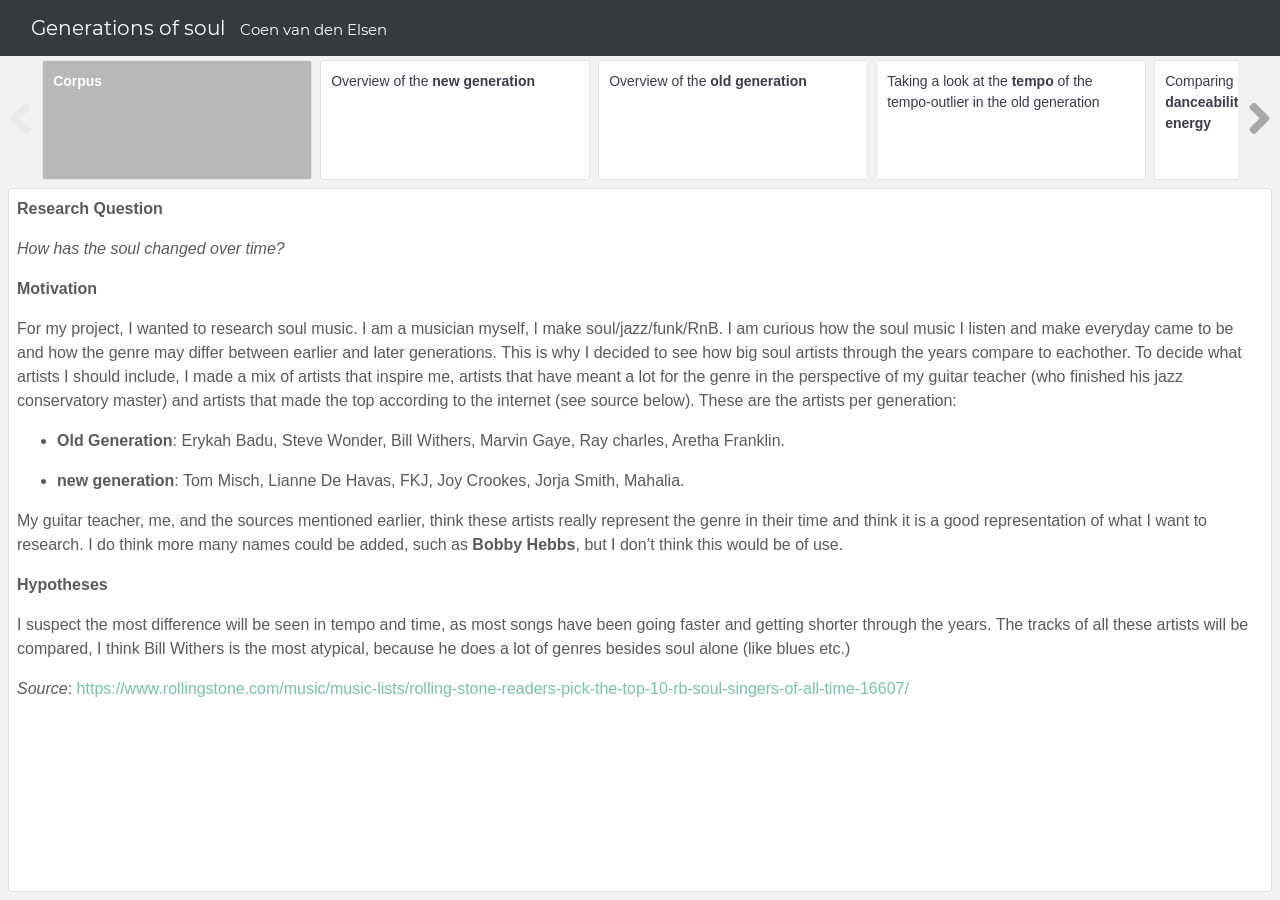
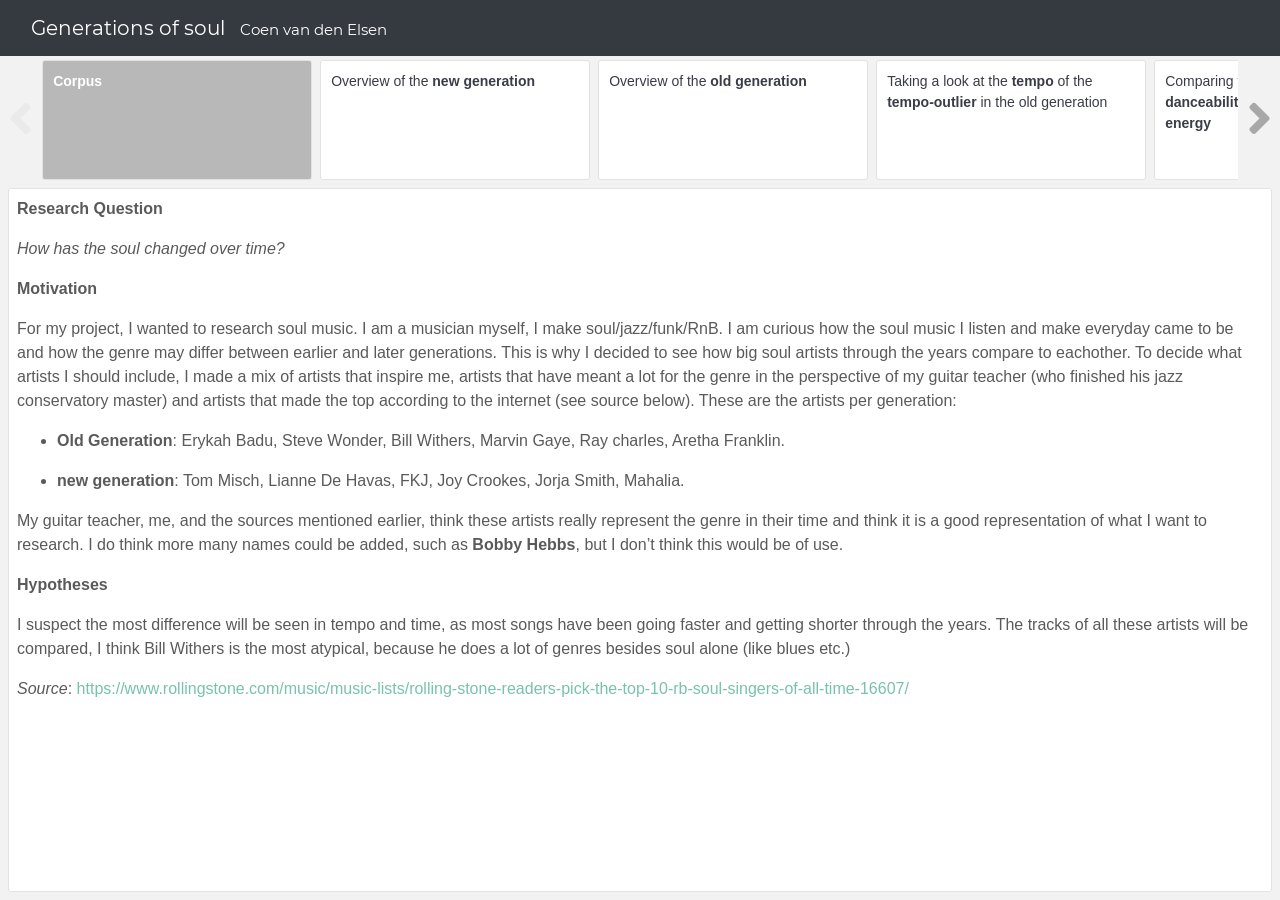
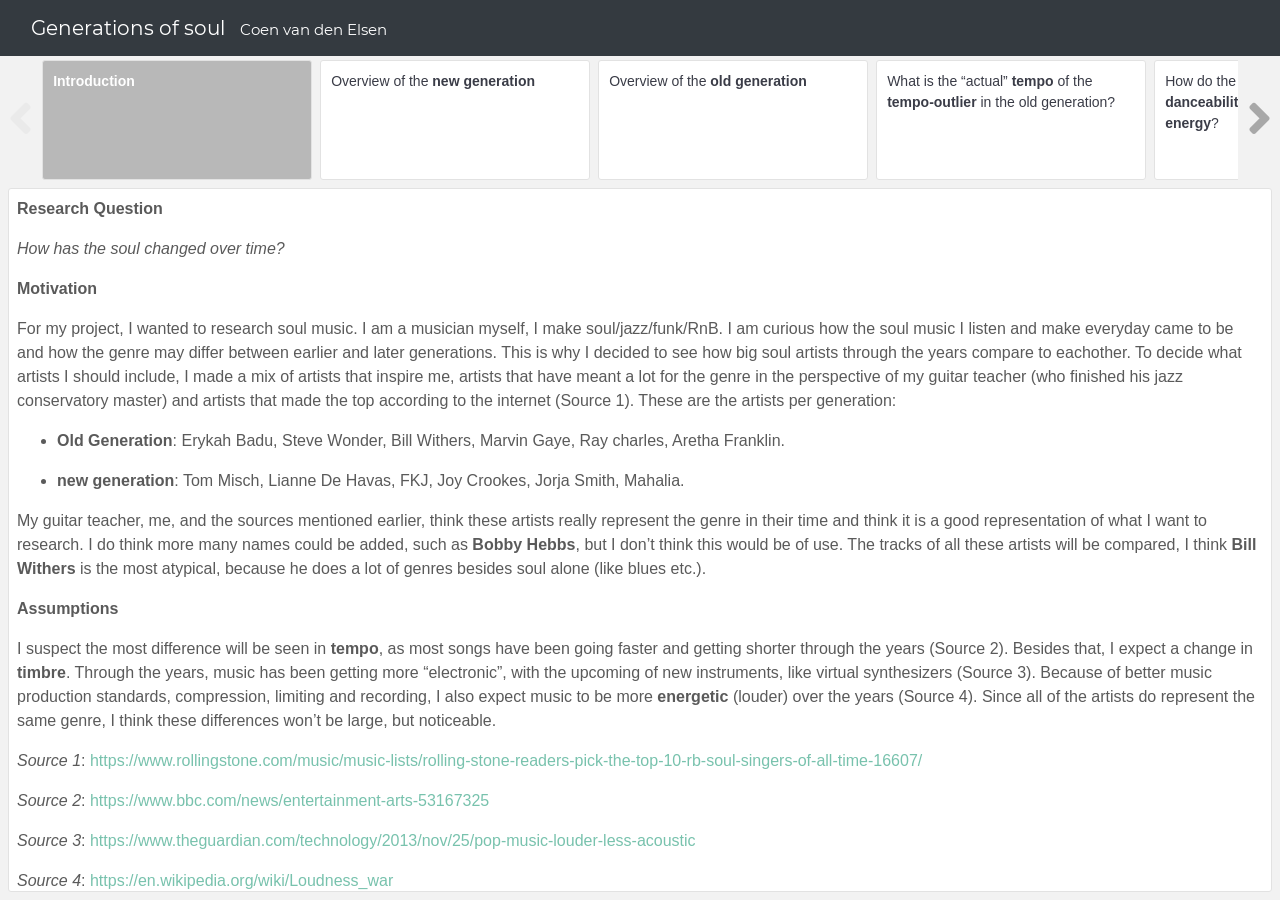
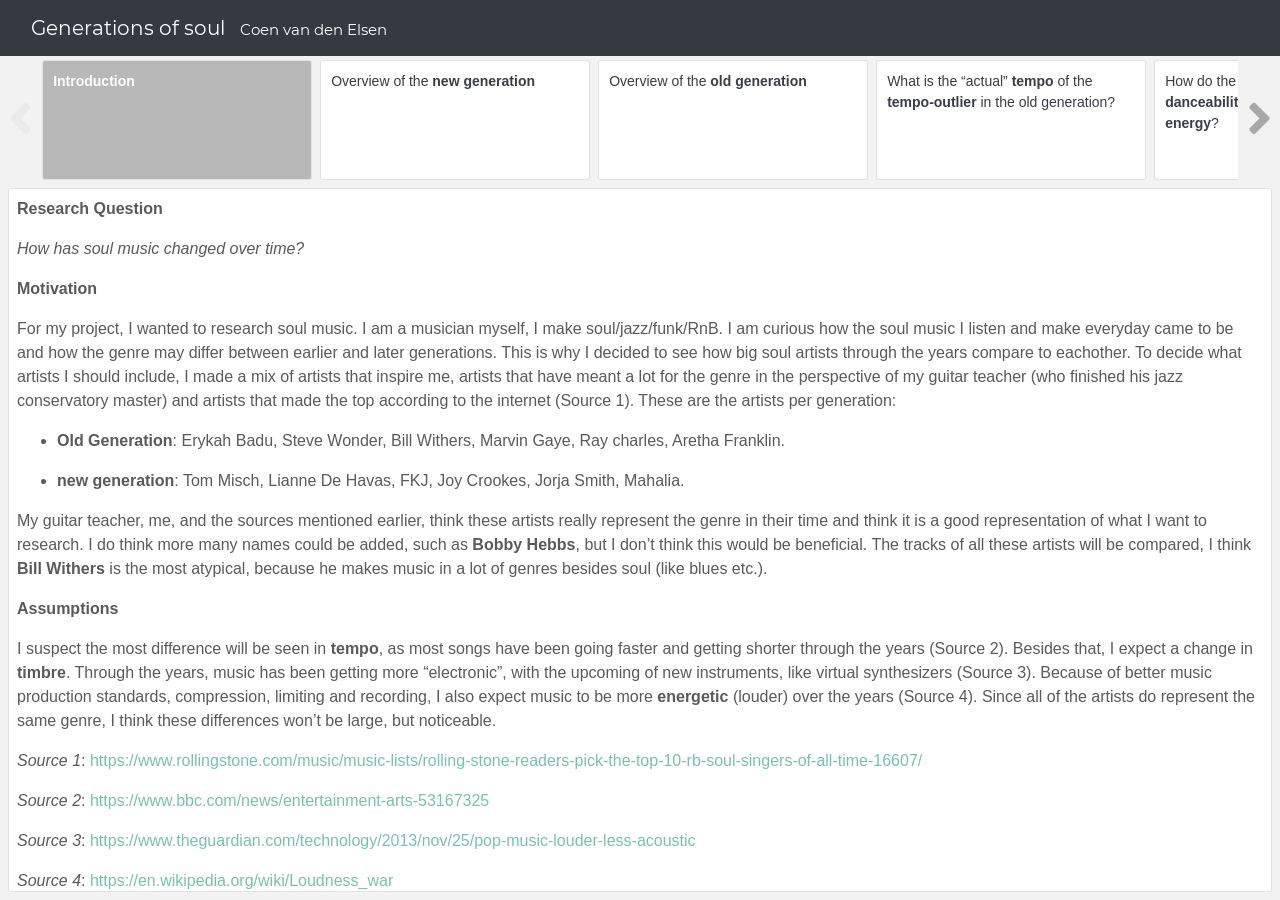
